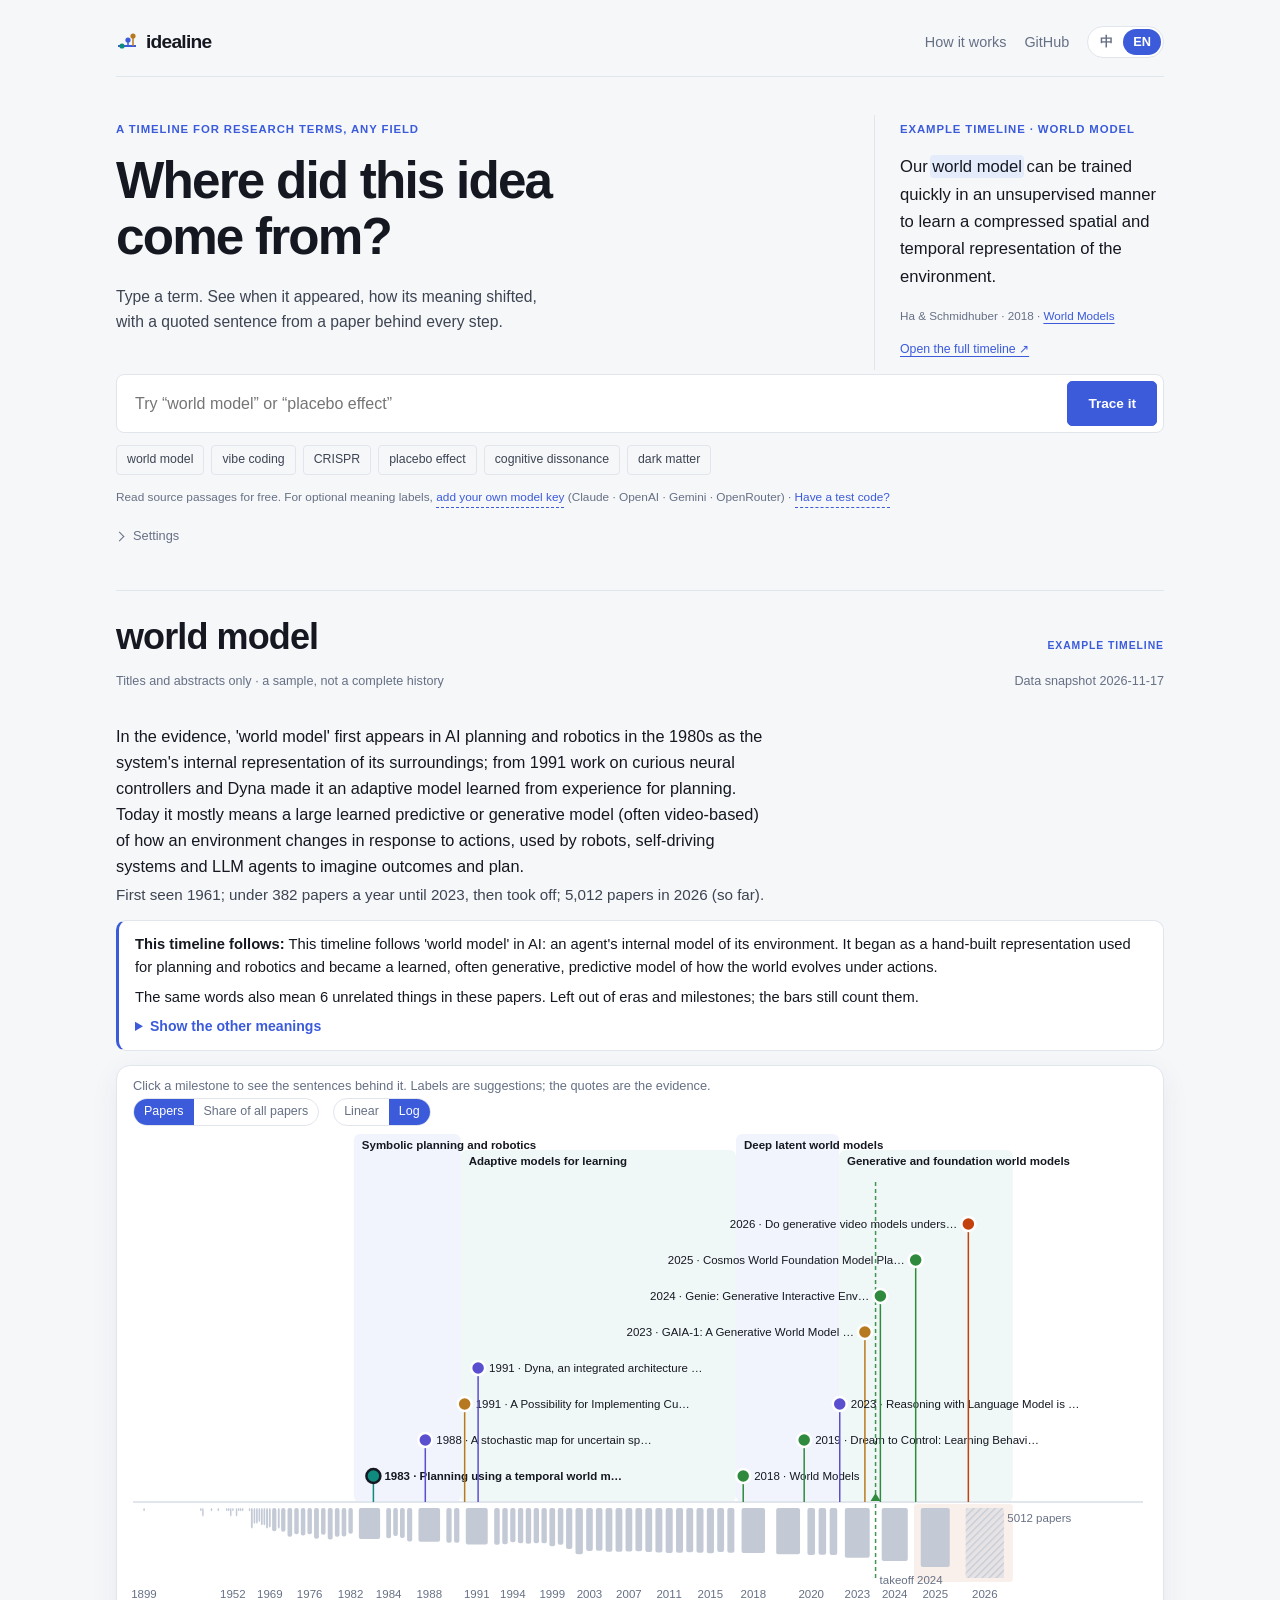
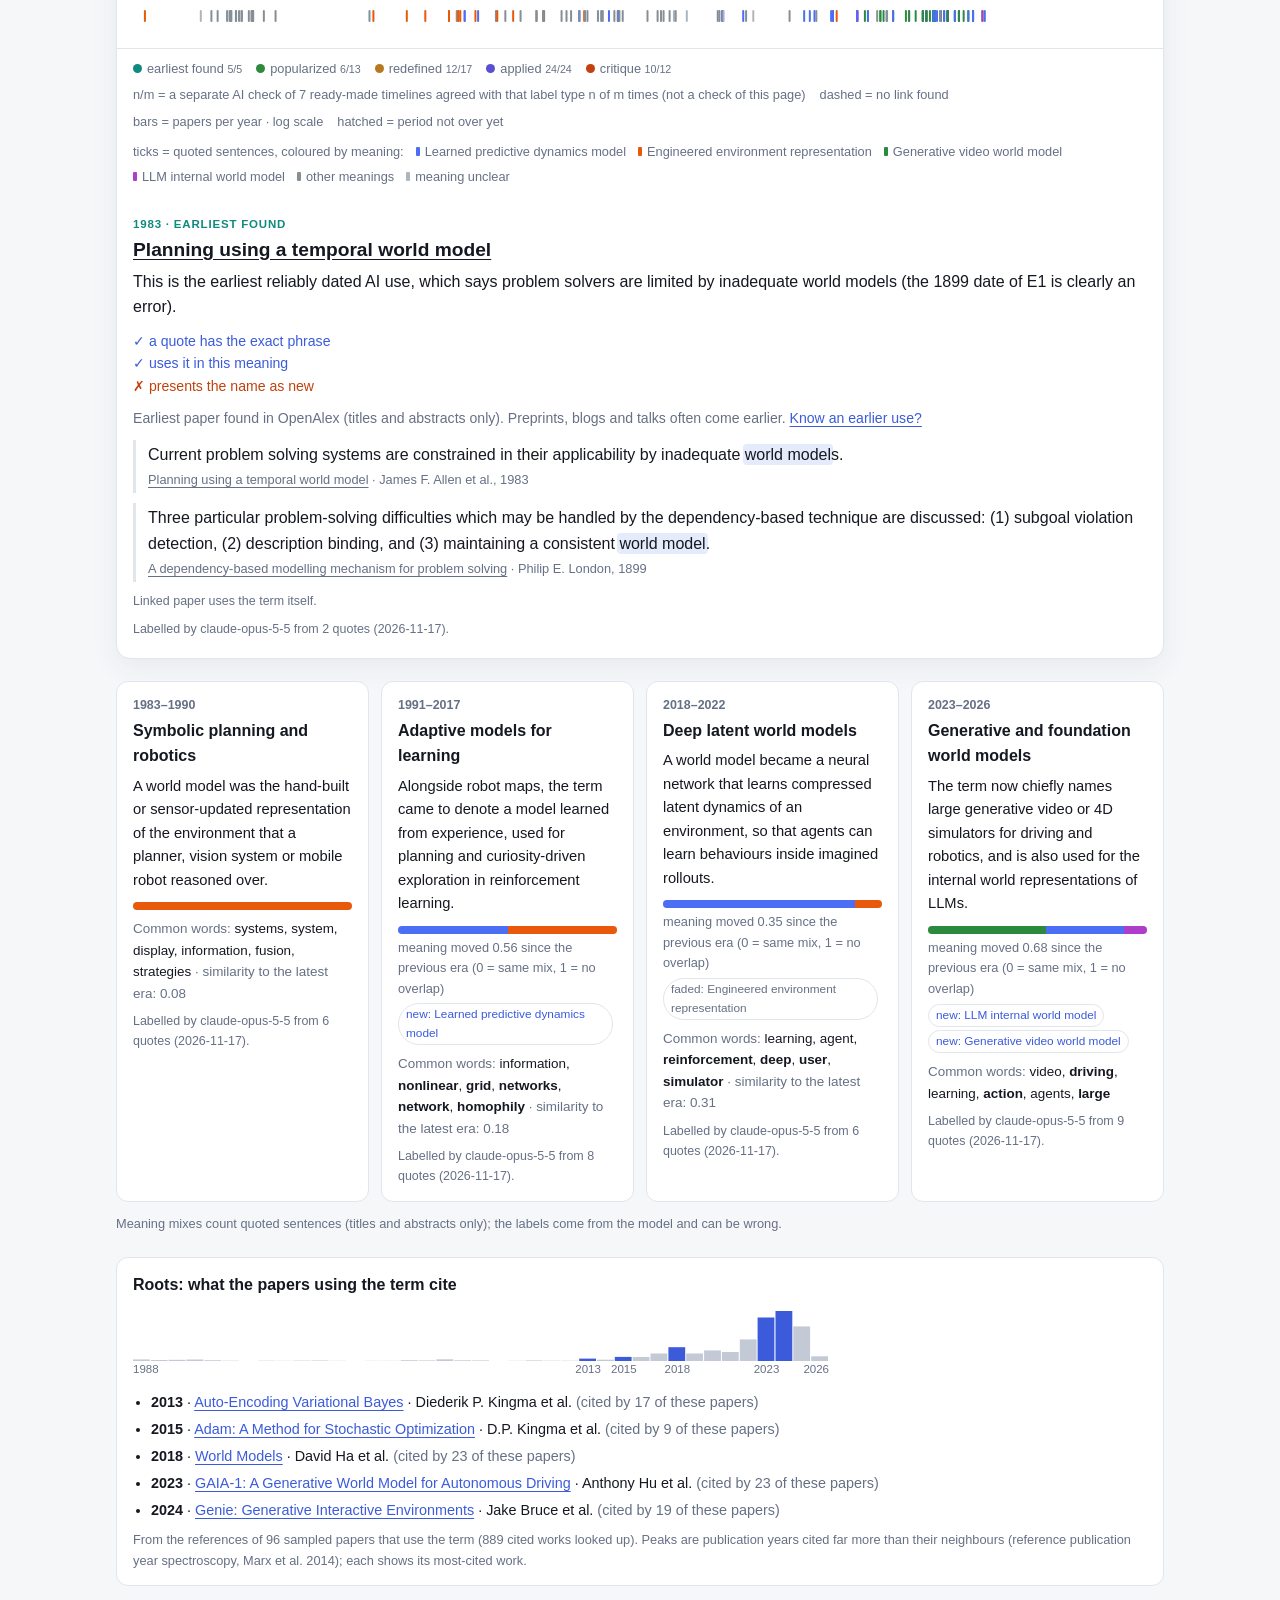
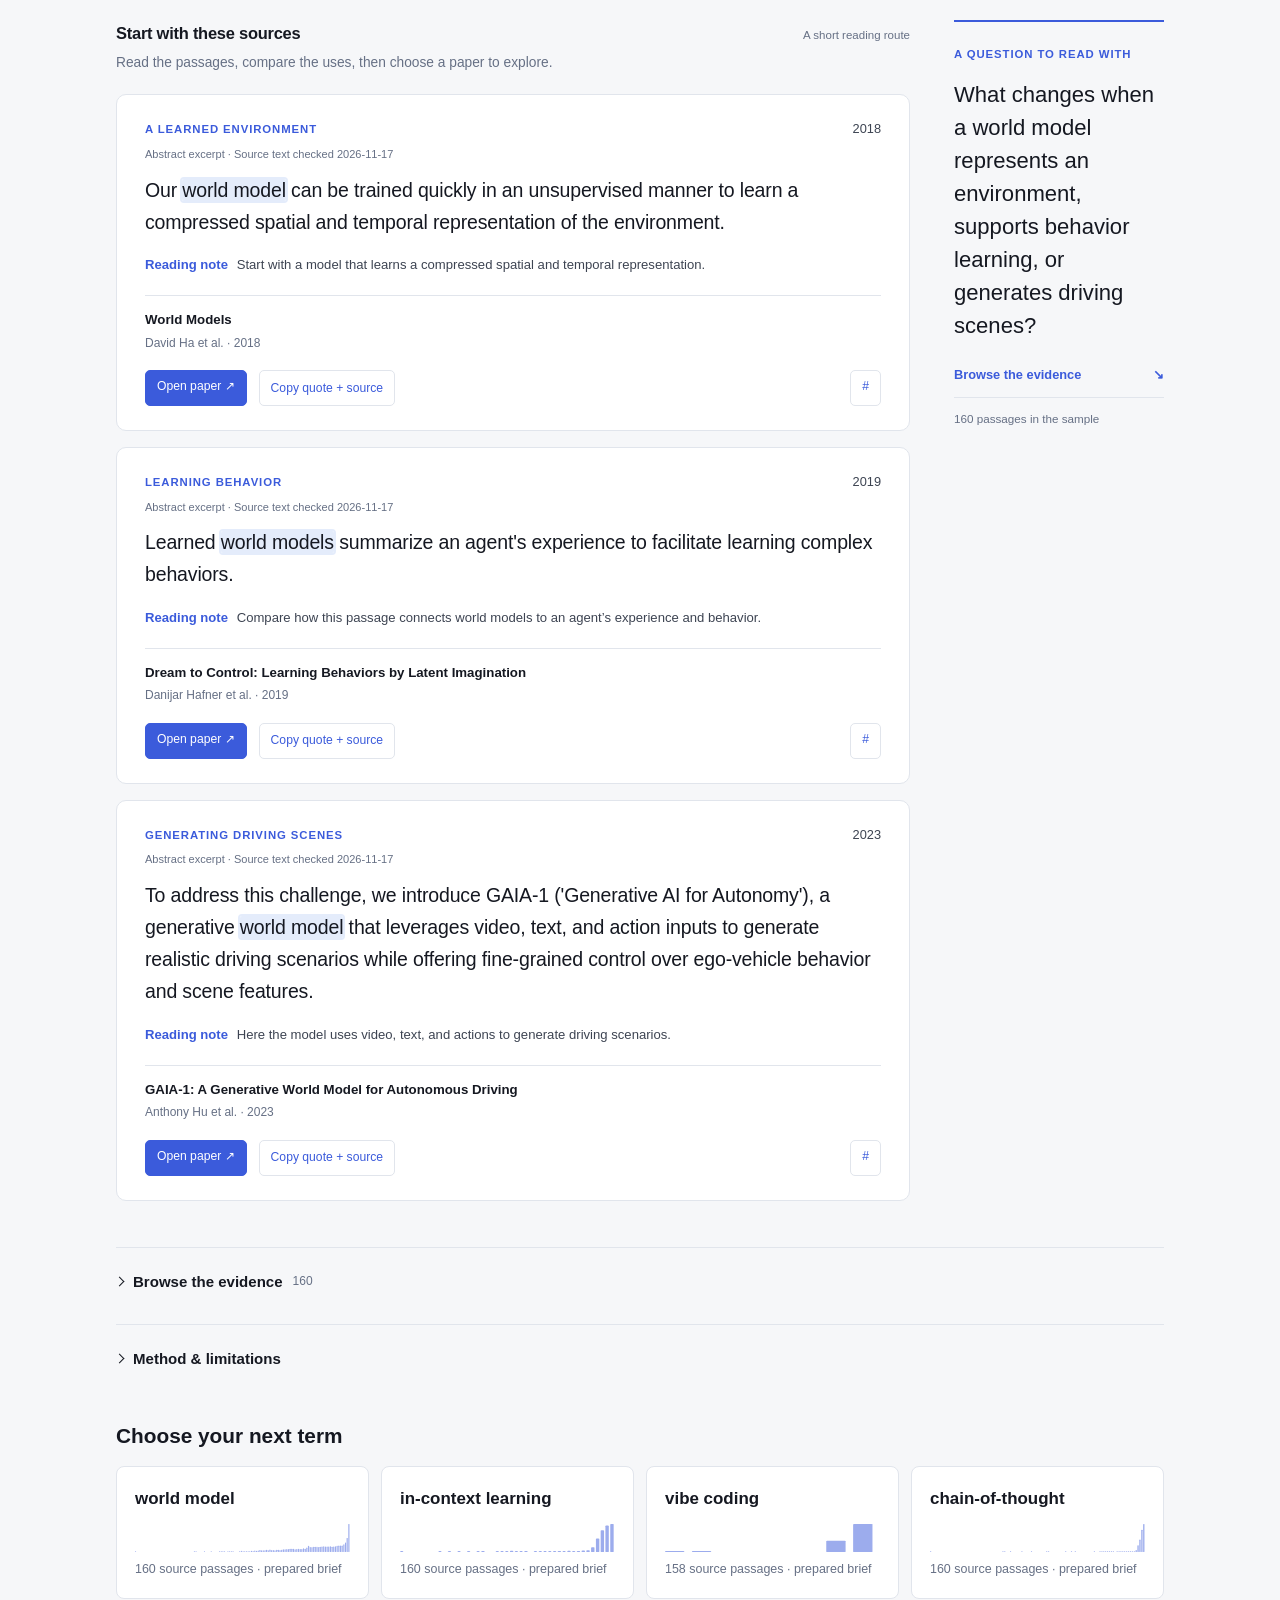
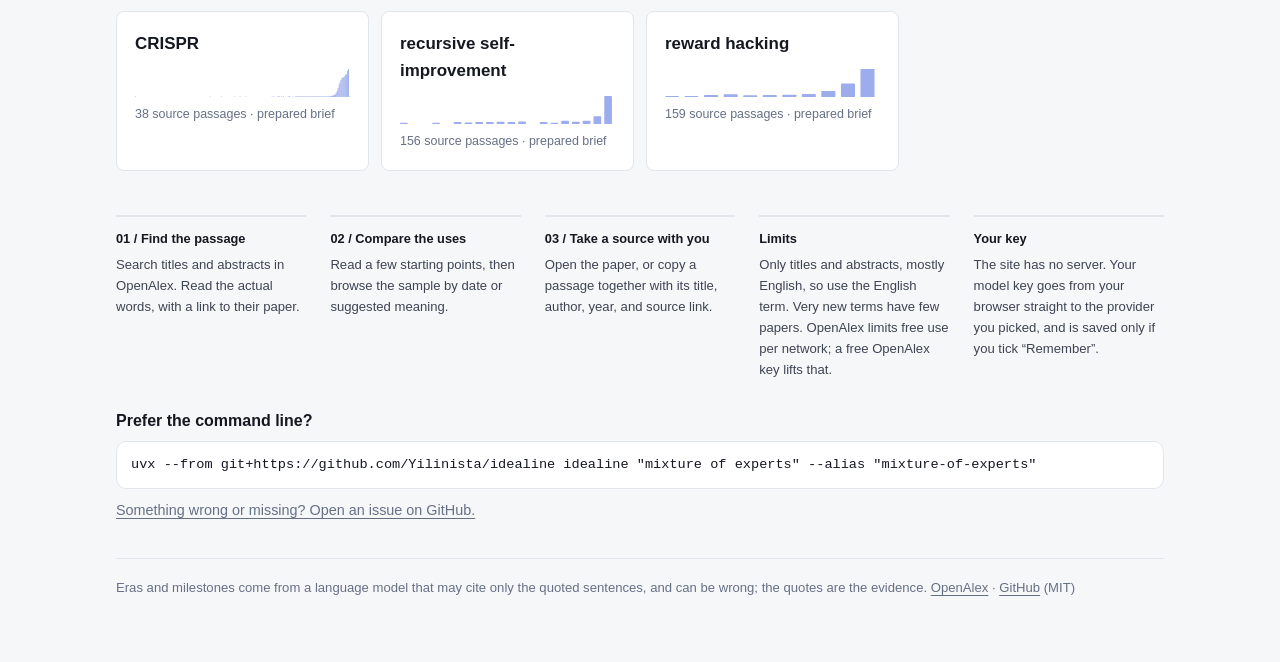
==== docs/index.html @ 63fa47ad "Leave out records from before a named thing existed, and misdated early papers - Wikidata says wheth" ====
<!doctype html>
<html lang="en"><head><meta charset="utf-8"><meta name="viewport" content="width=device-width,initial-scale=1">
<meta http-equiv="Content-Security-Policy" content="default-src 'none'; script-src 'self'; style-src 'self' 'unsafe-inline'; img-src 'self' data:; connect-src 'self' https://api.openalex.org https://api.anthropic.com https://api.openai.com https://generativelanguage.googleapis.com https://openrouter.ai; base-uri 'none'; form-action 'none'">
<meta name="referrer" content="no-referrer">
<title>idealine · where did this idea come from?</title>
<meta name="description" content="Type a research term from any field and see when it appeared in papers and how its meaning shifted, with a quoted sentence behind every step.">
<style>
:root{--bg:#f6f7f9;--panel:#ffffff;--fg:#151821;--muted:#667085;--ink-soft:#3d4452;--line:#e1e5ec;--accent:#3b5bdb;--on-accent:#ffffff;
--ancestor:#7a6aa8;--origin:#0f8a7e;--coined:#3b5bdb;--popularized:#2f8a3e;--redefined:#b7791f;--applied:#5a4fcf;--critique:#c2410c;
--bar:#c3cad6;--era1:rgba(59,91,219,.07);--era2:rgba(15,138,126,.06);--glow:#e8edff;--shadow:0 8px 28px rgba(40,50,90,.07)}
@media (prefers-color-scheme:dark){:root:not([data-theme=light]){--bg:#0c0f15;--panel:#141922;--fg:#e7eaf0;--muted:#8a93a5;--ink-soft:#c2c8d3;--line:#252c39;--accent:#7c9cff;--on-accent:#0a0f1f;
--ancestor:#b6a6ff;--origin:#5fd3c4;--coined:#7ea2ff;--popularized:#7bd88f;--redefined:#e3b341;--applied:#a99cf5;--critique:#ff8a65;
--bar:#3a4050;--era1:rgba(124,156,255,.08);--era2:rgba(95,211,196,.06);--glow:rgba(124,156,255,.10);--shadow:0 12px 40px rgba(0,0,0,.45)}}
*{box-sizing:border-box}
body{margin:0;background:radial-gradient(1200px 500px at 50% -120px,var(--glow) 0%,transparent 70%) no-repeat,var(--bg);color:var(--fg);font:16px/1.6 ui-sans-serif,-apple-system,BlinkMacSystemFont,"Segoe UI","PingFang SC","Hiragino Sans GB","Noto Sans SC",sans-serif}
main{max-width:1080px;margin:0 auto;padding:28px 16px 64px}
.brand{font-size:.8rem;letter-spacing:.08em;text-transform:uppercase;color:var(--muted)}
.brand a{color:inherit}
h1{font-weight:650;letter-spacing:-.02em;font-size:clamp(1.8rem,4vw,2.6rem);line-height:1.15;margin:6px 0 10px}
.summary{font-size:1.08rem;max-width:760px;margin:0 0 8px;color:var(--ink-soft)}
.meta{color:var(--muted);font-size:.86rem}
.card{background:var(--panel);border:1px solid var(--line);border-radius:14px;margin-top:22px;box-shadow:var(--shadow);overflow:hidden}
.scroller{overflow-x:auto;-webkit-overflow-scrolling:touch}
svg text{fill:var(--fg);font-size:11.5px}
svg .muted{fill:var(--muted)}
.ms{cursor:pointer;outline:none}
.ms circle{stroke:var(--panel);stroke-width:2.5}
.ms:hover circle,.ms:focus circle,.ms.sel circle{stroke:var(--fg)}
.ms.sel text{font-weight:700}
.legend{display:flex;flex-wrap:wrap;gap:6px 14px;padding:10px 16px;border-top:1px solid var(--line);font-size:.8rem;color:var(--muted)}
.legend i{display:inline-block;width:9px;height:9px;border-radius:50%;margin-right:5px;vertical-align:0}
.hint{font-size:.8rem;color:var(--muted);padding:10px 16px 0}
.detail{padding:18px 20px}
.kind{font-size:.72rem;font-weight:700;letter-spacing:.07em;text-transform:uppercase}
.detail h2{font-size:1.2rem;font-weight:650;margin:4px 0 6px;line-height:1.3}
.detail h2 a{color:inherit}
.why{margin:0 0 10px}
.status{font-size:.78rem;color:var(--muted)}
blockquote{margin:10px 0;padding:2px 0 2px 12px;border-left:3px solid var(--line);color:var(--fg)}
blockquote cite{display:block;font-style:normal;color:var(--muted);font-size:.8rem;margin-top:3px}
blockquote cite a{color:inherit}
mark{background:transparent;color:inherit;font-weight:650;text-decoration:underline;text-decoration-color:var(--accent);text-decoration-thickness:2px}
.headline{margin:-6px 0 12px;font-size:.95rem;color:var(--ink-soft)}
.headline:empty{display:none}
.headline .dnote{display:block;margin-top:4px;font-size:.85rem}
.headline .dnote a{color:inherit;text-decoration:underline}
.tlbar{display:flex;flex-wrap:wrap;gap:8px 14px;margin:2px 0 8px}
.tlseg{display:inline-flex;border:1px solid var(--line);border-radius:999px;overflow:hidden}
.tlseg button{font:inherit;font-size:.78rem;padding:3px 10px;border:0;background:transparent;color:var(--muted);cursor:pointer}
.tlseg button[aria-pressed=true]{background:var(--accent);color:var(--on-accent)}
.lanekey{flex-basis:100%;display:flex;flex-wrap:wrap;gap:4px 12px;margin-top:4px}
.lanekey i{border-radius:1px;width:4px}
.mslist{list-style:none;margin:10px 0 0;padding:0}
.mslist button{display:block;width:100%;text-align:left;font:inherit;font-size:.88rem;padding:6px 8px;border:0;border-radius:8px;background:transparent;color:var(--fg);cursor:pointer}
.mslist button.sel,.mslist button:hover{background:var(--era1)}
.mslist b{display:inline-block;min-width:1.4em;color:var(--accent)}
.checks{list-style:none;padding:0;margin:4px 0 10px;font-size:.88rem}
.checks li.ok{color:var(--coined)}.checks li.no{color:var(--critique)}
.shift,.caveat{font-size:.88rem;color:var(--muted);margin:4px 0 10px}
.prov{font-size:.78rem;color:var(--muted);margin-top:8px}
.era .mix{display:flex;height:8px;border-radius:4px;overflow:hidden;margin:10px 0 4px;background:var(--line)}
.era .mix span{display:block;height:100%}
.era .small{font-size:.8rem;margin:2px 0}
.era .badge{display:inline-block;font-size:.74rem;padding:1px 7px;border-radius:999px;margin:2px 4px 0 0;border:1px solid var(--line)}
.era .badge.new{color:var(--coined)}.era .badge.faded{color:var(--muted)}
.era .words{font-size:.84rem;margin-top:8px}
.era .words.thin{opacity:.6}
.era .words .nw{font-weight:600;color:var(--fg)}
.era .muted,.mixnote{color:var(--muted)}
.mixnote{grid-column:1/-1;font-size:.8rem;margin:0}
.qtick:hover rect:first-child{opacity:.6}
.roots:empty{display:none}
.roots{margin-top:22px;padding:14px 16px;border:1px solid var(--line);border-radius:12px;background:var(--panel)}
.roots h3{margin:0 0 8px;font-size:1rem}
.roots ul{margin:8px 0;padding-left:18px;font-size:.9rem}
.roots li{margin:0 0 4px}
.roots .muted{color:var(--muted)}.roots .small{font-size:.8rem;margin:6px 0 0}
.roots svg text{fill:var(--muted)}
.senses:empty{display:none}
.senses{margin:4px 0 14px;padding:12px 16px;border:1px solid var(--line);border-left:3px solid var(--accent);border-radius:10px;background:var(--panel);font-size:.92rem}
.senses p{margin:0 0 6px}
.senses details{margin-top:6px}
.senses summary{cursor:pointer;color:var(--accent);font-weight:600}
.senses ul{margin:8px 0 0;padding-left:18px}
.senses li{margin:0 0 8px}
.senses .muted{color:var(--muted)}
.senses li q{display:block;color:var(--muted);font-size:.86rem;margin-top:2px}
.eras{display:grid;grid-template-columns:repeat(auto-fit,minmax(230px,1fr));gap:12px;margin-top:22px}
.era{background:var(--panel);border:1px solid var(--line);border-radius:12px;padding:14px 16px}
.era b{display:block;font-size:.78rem;color:var(--muted);font-weight:600}
.era h3{margin:2px 0 6px;font-size:1rem}
.era p{margin:0;font-size:.92rem}
details{margin-top:28px;color:var(--muted);font-size:.88rem}
details summary{cursor:pointer}
footer{margin-top:36px;color:var(--muted);font-size:.82rem}
footer a{color:inherit}

/* Shared reading surface: quiet paper, ink, and selective evidence highlights. */
:root{--quote-mark:#e4ecfb;--warning-bg:#fff0ce}
@media(prefers-color-scheme:dark){:root:not([data-theme=light]){--quote-mark:#26345a;--warning-bg:#4a4024}}
body{background:var(--bg);font-size:16px;line-height:1.6}
main{max-width:1120px;padding:26px 36px 64px}
a{color:var(--accent);text-underline-offset:3px}
button,input,select,textarea{font:inherit}
button,a,summary,input,select,textarea{-webkit-tap-highlight-color:transparent}
:focus-visible{outline:2px solid var(--accent);outline-offset:4px}
[hidden]{display:none!important}
.site-nav{display:flex;align-items:center;justify-content:space-between;gap:20px;padding-bottom:22px;border-bottom:1px solid var(--line)}
.site-nav .wordmark{font-weight:750;font-size:1.2rem;text-decoration:none;color:var(--fg);letter-spacing:-.04em}
.reading-lang{display:flex;gap:3px;padding:3px;border:1px solid var(--line);border-radius:8px}
.reading-lang button{border:0;background:transparent;color:var(--muted);padding:4px 10px;border-radius:5px;cursor:pointer}
.reading-lang button[aria-pressed=true]{background:var(--accent);color:var(--on-accent)}
.term-header{padding:26px 0 4px}
.term-header>a{font-size:.83rem;text-decoration:none}
.term-header h1{font-weight:650;letter-spacing:-.025em;font-size:clamp(2rem,5vw,3.5rem);margin:18px 0 0}
.eyebrow,.source-label{font-size:.71rem;font-weight:700;letter-spacing:.08em;text-transform:uppercase;color:var(--accent)}
.brief-meta{display:flex;flex-wrap:wrap;gap:4px 20px;padding:12px 0 26px;color:var(--muted);font-size:.79rem}
.brief-meta span+span{margin-left:auto}
.reading-layout{display:grid;grid-template-columns:minmax(0,1fr) 210px;gap:44px;align-items:start}
.reading-main{min-width:0}
.section-heading{display:flex;align-items:baseline;justify-content:space-between;gap:8px 16px;flex-wrap:wrap}
.section-heading h3{font-size:1.03rem;letter-spacing:-.015em;margin:0;color:var(--fg)}
.section-heading>span{font-size:.72rem;color:var(--muted)}
.section-intro{font-size:.86rem;color:var(--muted);margin:6px 0 20px;max-width:65ch}
.source-card{padding:24px 28px;margin:0 0 16px;border:1px solid var(--line);border-radius:10px;background:var(--panel);scroll-margin:20px}
.source-card:focus{outline:2px solid var(--accent);outline-offset:3px}
.source-top{display:flex;justify-content:space-between;gap:12px;align-items:baseline}
.source-year{color:var(--ink-soft);font-size:.8rem;font-variant-numeric:tabular-nums;white-space:nowrap}
.source-type{font-size:.69rem;color:var(--muted);margin:6px 0 10px}
.source-type span{color:var(--muted)}
.source-card blockquote{font-size:1.22rem;line-height:1.65;letter-spacing:-.008em;margin:0;padding:0;border:0;overflow-wrap:anywhere}
mark{background:var(--quote-mark);color:var(--fg);font-weight:inherit;text-decoration:none;box-decoration-break:clone;-webkit-box-decoration-break:clone;padding:0;border-radius:2px;box-shadow:0 0 0 2px var(--quote-mark)}
.reading-note{font-size:.82rem;color:var(--ink-soft);margin:16px 0 0;line-height:1.6}
.reading-note b{font-weight:600;color:var(--accent);margin-right:5px}
.source-citation{border-top:1px solid var(--line);padding-top:14px;margin-top:20px}
.source-citation h4{font-size:.83rem;font-weight:600;line-height:1.5;margin:0;overflow-wrap:anywhere}
.source-citation h4 a{color:var(--fg);text-decoration:none}
.source-citation h4 a:hover{text-decoration:underline}
.source-citation p{font-size:.75rem;color:var(--muted);margin:4px 0 0}
.source-actions{display:flex;gap:12px;align-items:center;flex-wrap:wrap;margin-top:17px;font-size:.76rem}
.source-actions button,.source-actions a{cursor:pointer;min-height:36px;padding:7px 11px;border:1px solid var(--line);border-radius:5px;background:transparent;color:var(--accent);text-decoration:none;line-height:1.4}
.source-actions .paper-link{background:var(--accent);border-color:var(--accent);color:var(--on-accent)}
.source-actions .passage-link{margin-left:auto}
.source-actions button:hover{border-color:var(--accent)}
.source-warning{background:var(--warning-bg);color:var(--fg);font-size:.76rem;padding:6px 10px;border-radius:4px;margin:12px 0 0}
.copy-status{font-size:.75rem;color:var(--accent)}
.copy-status:not(:empty){margin-top:10px}
.copy-status textarea{display:block;width:100%;min-height:150px;border:1px solid var(--line);background:var(--bg);color:var(--fg);padding:12px;margin-top:8px;font-size:.8rem}
.reading-aside{border-top:2px solid var(--accent);padding-top:18px;position:sticky;top:22px}
.reading-aside>p{font-size:1.38rem;line-height:1.5;margin:12px 0 22px}
.reading-aside>a{display:flex;align-items:center;justify-content:space-between;text-decoration:none;font-size:.8rem;font-weight:600;border-bottom:1px solid var(--line);padding-bottom:12px}
.aside-count{font-size:.73rem;color:var(--muted);padding-top:12px}
.evidence-browser,.method-panel{border-top:1px solid var(--line);padding-top:22px;margin-top:30px;color:var(--ink-soft)}
.evidence-browser>summary,.method-panel>summary,.timeline-diagnostics>summary{font-size:.94rem;color:var(--fg);font-weight:600;cursor:pointer}
.evidence-browser>summary span{font-size:.75rem;margin-left:8px;font-weight:400;color:var(--muted)}
.evidence-browser>p,.method-panel>p{font-size:.84rem;max-width:76ch}
.evidence-filters{display:flex;gap:10px 12px;flex-wrap:wrap;align-items:flex-end;max-width:780px;margin:18px 0 6px}
.evidence-filters label{display:flex;flex-direction:column;gap:4px;font-size:.72rem;color:var(--muted);min-width:0;flex:0 1 auto}
.evidence-filters select{height:34px;background:var(--panel);color:var(--fg);border:1px solid var(--line);border-radius:6px;padding:0 32px 0 10px;font-size:.8rem;min-width:120px;max-width:280px;text-overflow:ellipsis}
.filter-status{font-size:.75rem;color:var(--muted);margin:0 0 8px auto;font-variant-numeric:tabular-nums}
.quote-results{max-width:780px;border-top:1px solid var(--line);margin-top:6px}
.load-more{margin-top:16px;padding:9px 18px;border:1px solid var(--accent);border-radius:5px;background:transparent;color:var(--accent);cursor:pointer}
.empty-state{border:1px dashed var(--line);padding:24px;border-radius:8px;font-size:.88rem}
.usage-panel{border-top:1px solid var(--line);padding-top:24px;margin-top:30px}
.usage-panel>p{font-size:.78rem;color:var(--muted);max-width:76ch;margin:8px 0 22px}
.usage-panel svg{display:block;width:100%;height:82px;fill:var(--accent)}
.usage-panel .partial-bar{opacity:.4}
.usage-axis{display:flex;justify-content:space-between;font-size:.71rem;color:var(--muted);margin-top:8px}
.method-panel h3{font-size:.88rem}
.timeline-diagnostics{margin-top:20px}
.file-tools{border-top:1px solid var(--line);margin-top:22px;padding-top:20px}
.file-tools>summary{font-size:.84rem;cursor:pointer}
.file-tools .actions{padding-top:12px}
.home main{max-width:1120px}
.home nav{padding-bottom:18px;border-bottom:1px solid var(--line)}
.home nav .logo{font-size:1.2rem;letter-spacing:-.04em}
.home .hero{text-align:left;max-width:none;margin:38px 0 0;display:grid;grid-template-columns:minmax(0,1fr) 290px;gap:0 56px}
.home .hero-copy h1{font-size:clamp(2.1rem,4.2vw,3.2rem);font-weight:700;letter-spacing:-.035em;line-height:1.1;margin:12px 0 18px;max-width:530px}
.home .hero-copy>p{font-size:.98rem;max-width:49ch;color:var(--ink-soft);margin:0 0 22px}
.home .hero-example{border-left:1px solid var(--line);padding:0 0 10px 25px;align-self:start}
.hero-example blockquote{font-size:1.04rem;line-height:1.65;border:0;padding:0;margin:12px 0}
.hero-example cite{font-size:.73rem;color:var(--muted);font-style:normal}
.hero-example>a{display:block;font-size:.77rem;margin-top:12px}
.home #trace-form{grid-column:1/-1;max-width:none;margin-top:4px}
.home .search{max-width:none;margin:0;border-radius:8px;padding:6px 6px 6px 18px;box-shadow:none}
.home .search input{font-size:1rem}
.home .btn{border-radius:5px;font-size:.85rem;padding:11px 20px}
.home .chips{justify-content:flex-start;max-width:none;margin-top:12px;gap:7px}
.home .chip{font-size:.77rem;padding:4px 10px;background:transparent;border:1px solid var(--line);color:var(--ink-soft);border-radius:4px}
.home .chip:hover{border-color:var(--accent);color:var(--accent)}
.home .keyline{font-size:.74rem;margin-top:13px}
.home #formmsg{margin:0;grid-column:1/-1;min-height:0}
.home #formmsg:not(:empty){padding-top:12px}
.home #result{margin-top:38px;border-top:1px solid var(--line);padding-top:24px}
.home .result-h h2{font-size:2.25rem;font-weight:650;letter-spacing:-.025em}
.home .tag{font-size:.65rem;letter-spacing:.09em}
.home #result.pending [data-part=reading],.home #result.pending .file-tools{display:none}
.home .section-h{font-size:1.3rem;font-weight:650;margin-top:48px}
.home .grid{grid-template-columns:repeat(auto-fit,minmax(225px,1fr));gap:12px}
.home .tcard{border-radius:8px;box-shadow:none;padding:18px;transition:border-color .15s}
.home .tcard:hover,.home .tcard:focus{transform:none;border-color:var(--accent)}
.home .tcard h3{font-size:1.06rem}
.home .tcard .spark{height:28px;opacity:.5}
.home .how{margin-top:44px;gap:24px;grid-template-columns:repeat(auto-fit,minmax(170px,1fr))}
.home .how b{font-size:.8rem}
.home .how p{font-size:.82rem}
.home .cli{margin-top:28px;max-width:none}
.home footer{border-top:1px solid var(--line);padding-top:18px;max-width:none}
.skip-link{position:absolute;left:12px;top:-100px;background:var(--panel);padding:10px;z-index:5}
.skip-link:focus{top:12px}
@media(max-width:760px){main{padding:18px 20px 44px}.reading-layout{grid-template-columns:minmax(0,1fr);gap:16px}.reading-aside{position:static;grid-row:1;padding:12px 0;border-top:0;border-bottom:1px solid var(--line)}.reading-aside>p{font-size:1.12rem;margin:6px 0 12px}.reading-aside>a{border:0;padding:0}.aside-count{display:none}.source-card{padding:20px}.home .hero{grid-template-columns:1fr;gap:0;margin-top:28px}.home .hero-example{display:none}.home .hero-copy h1{max-width:550px}.home .hero-copy>p{margin-bottom:18px}.brief-meta span+span{margin-left:0}.home .keyline{line-height:1.7}.home .result-h h2{font-size:1.9rem}}
@media(max-width:460px){main{padding:16px 14px 36px}.source-card{padding:18px 16px}.source-card blockquote{font-size:1.12rem}.source-actions{gap:8px}.source-actions button,.source-actions a{min-height:40px}.home nav .links{gap:10px}.home nav .links>a{font-size:.75rem}.home .hero-copy h1{font-size:2.2rem}.home .search{padding-left:12px}.home .search input{font-size:.89rem}.home .btn{padding:11px 12px}.evidence-filters label{min-width:120px}.section-heading>span{width:100%}}
/* The timeline leads the result; the source cards below are its evidence. */
.timeline-main{margin:6px 0 34px}
.timeline-main .timeline-summary{font-size:1.02rem;line-height:1.6;max-width:72ch;color:var(--fg);margin:0 0 10px}
.timeline-main .card{margin-top:8px}

/* Toolbar lines up with the hint text inside the timeline card. */
.card>.tlbar{padding:0 16px}
/* The roots spectrum scales down on narrow screens instead of widening the page. */
.roots svg{max-width:100%;height:auto}

/* Native selects get one look everywhere: same height as inputs, a quiet chevron. */
.select{position:relative;display:block}
.select select{appearance:none;-webkit-appearance:none;cursor:pointer;width:100%}
.select::after{content:"";position:absolute;right:13px;top:50%;width:6px;height:6px;border-right:1.5px solid var(--muted);border-bottom:1.5px solid var(--muted);transform:translateY(-70%) rotate(45deg);pointer-events:none}

/* Disclosure headings share one chevron instead of the browser triangle. */
.evidence-browser>summary,.method-panel>summary,.file-tools>summary,.timeline-diagnostics>summary,.home .opts>summary{list-style:none;display:flex;align-items:center;gap:10px;width:fit-content}
.evidence-browser>summary::-webkit-details-marker,.method-panel>summary::-webkit-details-marker,.file-tools>summary::-webkit-details-marker,.timeline-diagnostics>summary::-webkit-details-marker,.home .opts>summary::-webkit-details-marker{display:none}
.evidence-browser>summary::before,.method-panel>summary::before,.file-tools>summary::before,.timeline-diagnostics>summary::before,.home .opts>summary::before{content:"";flex:none;width:6px;height:6px;border-right:1.5px solid currentColor;border-bottom:1.5px solid currentColor;transform:rotate(-45deg);transition:transform .15s}
.evidence-browser[open]>summary::before,.method-panel[open]>summary::before,.file-tools[open]>summary::before,.timeline-diagnostics[open]>summary::before,.home .opts[open]>summary::before{transform:rotate(45deg)}
.evidence-browser>summary span{margin-left:0;font-variant-numeric:tabular-nums}

/* Evidence list: compact rows, year first, so many passages can be scanned. */
.quote-row{display:grid;grid-template-columns:52px minmax(0,1fr);gap:0 16px;padding:18px 0;border-bottom:1px solid var(--line);scroll-margin:20px}
.quote-row:focus{outline:2px solid var(--accent);outline-offset:4px}
.qr-year{font-size:.84rem;font-weight:600;color:var(--ink-soft);font-variant-numeric:tabular-nums;padding-top:3px}
.quote-row blockquote{font-size:1rem;line-height:1.7;color:var(--fg);margin:0;padding:0;border:0;overflow-wrap:anywhere}
.qr-cite{font-size:.8rem;color:var(--muted);margin:8px 0 0;line-height:1.5;overflow-wrap:anywhere}
.qr-cite a{color:var(--fg);font-weight:600;text-decoration:none}
.qr-cite a:hover{color:var(--accent);text-decoration:underline}
.qr-foot{display:flex;flex-wrap:wrap;align-items:center;gap:6px 8px;margin-top:8px;font-size:.73rem}
.qr-tag{padding:1px 9px;border-radius:999px;background:color-mix(in srgb,var(--accent) 9%,transparent);color:var(--accent);line-height:1.6}
.qr-tag.plain{background:transparent;box-shadow:inset 0 0 0 1px var(--line);color:var(--muted)}
.qr-warn{background:var(--warning-bg);color:var(--fg);padding:1px 8px;border-radius:4px;line-height:1.6}
.qr-actions{margin-left:auto;display:flex;gap:2px}
.qr-actions button,.qr-actions a{background:none;border:0;color:var(--muted);cursor:pointer;padding:4px 8px;border-radius:5px;text-decoration:none;font-size:.73rem;line-height:1.4}
.qr-actions button:hover,.qr-actions a:hover{color:var(--accent);background:color-mix(in srgb,var(--accent) 8%,transparent)}
.quote-row .copy-status:not(:empty){margin-top:6px}

@media(max-width:760px){.evidence-filters label{flex:1 1 140px}.evidence-filters select{max-width:none}.filter-status{flex-basis:100%;margin:0}}
@media(max-width:460px){.quote-row{grid-template-columns:1fr}.qr-year{padding:0 0 2px}.qr-actions{margin-left:0}}
.alt-row{display:flex;flex-wrap:wrap;gap:6px;margin:0 0 16px}
.alt-row .chip{margin:0;border-color:var(--accent);color:var(--accent)}

/* Settings: one light column. Provider is a row of buttons, the version a menu,
   rarely needed fields fold under "More options". */
.home .opts{max-width:none;margin:12px 0 0;padding:0;border:0;border-radius:0;background:transparent}
.home .opts[open]{padding:0}
.home .opts>summary{font-size:.8rem;color:var(--muted);padding:6px 0}
.home .opts>summary:hover{color:var(--fg)}
/* Settings as a list: label left, current value right, tap a row to edit it in place. */
.opts-body.slist{margin-top:8px;max-width:560px;padding:0;border:1px solid var(--line);border-radius:12px;background:var(--panel);overflow:hidden}
.srow{margin:0;padding:0;border:0;border-top:1px solid var(--line);border-radius:0;background:transparent;font-size:inherit;color:var(--fg)}
.slist>.srow:first-child{border-top:0}
#keyrow>.srow{border-top:1px solid var(--line)}
.srow>summary{list-style:none;display:flex;align-items:center;gap:12px;padding:13px 16px;cursor:pointer;font-size:.86rem}
.srow>summary::-webkit-details-marker{display:none}
.srow>summary:hover{background:color-mix(in srgb,var(--fg) 3%,transparent)}
.srow>summary:focus-visible{outline:2px solid var(--accent);outline-offset:-2px}
.srow>summary::after{content:"";flex:none;width:6px;height:6px;margin-left:2px;border-right:1.5px solid var(--muted);border-bottom:1.5px solid var(--muted);transform:rotate(-45deg);transition:transform .15s}
.srow[open]>summary::after{transform:rotate(45deg)}
.sl{flex:none;color:var(--fg)}
.sv{flex:1;min-width:0;text-align:right;color:var(--muted);white-space:nowrap;overflow:hidden;text-overflow:ellipsis}
.sv.ok{color:var(--accent)}
.sv.link{color:var(--accent)}
.sedit{display:flex;flex-direction:column;gap:10px;padding:2px 16px 16px}
.opts .sedit .opts-hint,.home .opts .sedit .privacy{margin:0;font-size:.76rem;color:var(--muted);line-height:1.55}
.opts-hint{font-size:.74rem;font-weight:400;color:var(--muted)}
.seg{display:flex;flex-wrap:wrap;gap:6px}
.seg button{font:inherit;font-size:.8rem;padding:6px 12px;border:1px solid var(--line);border-radius:999px;background:transparent;color:var(--ink-soft);cursor:pointer}
.seg button:hover{border-color:var(--accent);color:var(--accent)}
.seg button[aria-pressed=true]{background:var(--accent);border-color:var(--accent);color:var(--on-accent)}
.opts input:not([type=checkbox]),.opts select{width:100%;height:36px;padding:0 11px;font:inherit;font-size:.85rem;border:1px solid var(--line);border-radius:8px;background:var(--panel);color:var(--fg)}
.opts input:not([type=checkbox]):focus,.opts select:focus{outline:none;border-color:var(--accent);box-shadow:0 0 0 3px color-mix(in srgb,var(--accent) 16%,transparent)}
.opts .select{display:block}
.opts .select select{padding-right:32px}
.keybox{display:flex;align-items:center;border:1px solid var(--line);border-radius:8px;background:var(--panel);padding:3px}
.keybox:focus-within{border-color:var(--accent);box-shadow:0 0 0 3px color-mix(in srgb,var(--accent) 16%,transparent)}
.opts .keybox input{border:0;height:30px;box-shadow:none;flex:1;min-width:0}
.opts .keybox input:focus{box-shadow:none}
.keybox button{font:inherit;font-size:.78rem;font-weight:600;height:30px;padding:0 14px;border:0;border-radius:6px;background:var(--accent);color:var(--on-accent);cursor:pointer;white-space:nowrap}
.keybox button:disabled{opacity:.55;cursor:wait}
.slink{font-size:.78rem;color:var(--accent);width:fit-content}
#keycheck{font-size:.78rem}
#keycheck:empty{display:none}
.oa-how{margin:0;padding-left:18px;font-size:.76rem;color:var(--muted);line-height:1.65}
.oa-how a{color:var(--accent)}
.opts label.sswitch,.sswitch{display:flex;align-items:center;gap:12px;padding:12px 16px;border-top:1px solid var(--line);margin:0;cursor:pointer;font-size:.86rem}
.sswitch .sl{flex:1;display:flex;flex-direction:column;gap:2px}
.opts input.switch{appearance:none;-webkit-appearance:none;flex:none;width:40px;height:24px;margin:0;border-radius:999px;background:var(--line);position:relative;cursor:pointer;transition:background .15s}
.opts input.switch::before{content:"";position:absolute;top:3px;left:3px;width:18px;height:18px;border-radius:50%;background:#fff;box-shadow:0 1px 2px rgba(0,0,0,.25);transition:transform .15s}
.opts input.switch:checked{background:var(--accent)}
.opts input.switch:checked::before{transform:translateX(16px)}
.opts input.switch:focus-visible{outline:2px solid var(--accent);outline-offset:2px}
.sfoot{display:flex;justify-content:flex-end;padding:10px 16px;border-top:1px solid var(--line);background:color-mix(in srgb,var(--fg) 2%,transparent)}
.sfoot .linkbtn{font-size:.76rem}
@media(max-width:460px){.srow>summary,.opts label.sswitch{padding:12px 14px}.sedit{padding:2px 14px 14px}}

/* Evidence filters: meaning and period as chips with counts, order as a toggle. */
.ev-filters{max-width:780px;margin:16px 0 0;display:flex;flex-direction:column;gap:10px}
.frow{display:grid;grid-template-columns:52px minmax(0,1fr);gap:8px;align-items:start}
.flabel{font-size:.74rem;color:var(--muted);padding-top:6px}
.fchips{display:flex;flex-wrap:wrap;gap:6px}
.fchip{display:inline-flex;align-items:center;gap:6px;font:inherit;font-size:.78rem;line-height:1.4;padding:4px 10px;border:1px solid var(--line);border-radius:999px;background:var(--panel);color:var(--ink-soft);cursor:pointer}
.fchip i,.qr-tag i{display:inline-block;width:7px;height:7px;border-radius:50%;flex:none}
.qr-tag i{margin-right:5px;vertical-align:1px}
.fchip .n{font-size:.7rem;color:var(--muted);font-variant-numeric:tabular-nums}
.fchip:hover{border-color:var(--accent)}
.fchip[aria-pressed=true]{background:color-mix(in srgb,var(--accent) 10%,var(--panel));border-color:var(--accent);color:var(--fg)}
.fchip[aria-pressed=true] .n{color:var(--accent)}
.fbar{display:flex;align-items:center;justify-content:space-between;gap:10px;margin-top:4px}
.fbar .filter-status{margin:0}
.sortseg{display:inline-flex;border:1px solid var(--line);border-radius:8px;padding:2px;background:var(--panel)}
.sortseg button{font:inherit;font-size:.74rem;border:0;background:transparent;color:var(--muted);padding:3px 10px;border-radius:6px;cursor:pointer}
.sortseg button[aria-pressed=true]{background:var(--accent);color:var(--on-accent)}
@media(max-width:460px){.frow{grid-template-columns:1fr;gap:4px}.flabel{padding-top:0}}

/* Free result: say what a model key adds, with one button to the settings row. */
.upsell{display:flex;align-items:center;gap:14px;max-width:780px;margin:12px 0 0;padding:12px 14px;border:1px solid color-mix(in srgb,var(--accent) 30%,var(--line));border-radius:10px;background:color-mix(in srgb,var(--accent) 6%,var(--panel))}
.upsell[hidden]{display:none}
.upsell p{margin:0;flex:1;font-size:.82rem;line-height:1.55;color:var(--ink-soft)}
.upsell .btn{flex:none;white-space:nowrap}
@media(max-width:560px){.upsell{flex-direction:column;align-items:flex-start}}

/* One left inset (16px) for everything inside the timeline card. */
.card .mslist{padding:0 8px}
.card .detail{padding:18px 16px}
.mslist button{display:grid;grid-template-columns:1.6em minmax(0,1fr);align-items:baseline}

/* Test-code row: hidden unless the site carries a sealed test key. */
#tester-msg{font-size:.78rem}
#tester-msg:empty{display:none}
.slist>.srow[hidden]:first-child+.srow{border-top:0}

/* Notes under the headline: names, left-out records */
.headline .dnote{display:block;margin-top:4px;font-size:.85rem;color:var(--ink-soft)}
.headline .dnote a{color:inherit;text-decoration:underline;text-underline-offset:2px}

main{max-width:1120px}
nav{display:flex;justify-content:space-between;align-items:center;gap:12px;font-size:.9rem;color:var(--muted)}
nav .logo{display:flex;align-items:center;gap:8px;font-weight:700;color:var(--fg);letter-spacing:-.01em;font-size:1.05rem;text-decoration:none}
nav .links{display:flex;align-items:center;gap:18px}
nav a{color:inherit;text-decoration:none}
nav a:hover{color:var(--fg)}
.langseg{display:inline-flex;border:1px solid var(--line);border-radius:999px;background:var(--panel);padding:2px}
.langseg button{font:inherit;font-size:.8rem;font-weight:600;color:var(--muted);background:none;border:0;border-radius:999px;padding:3px 10px;cursor:pointer}
.langseg button[aria-pressed=true]{background:var(--accent);color:var(--on-accent)}
.langseg button:focus{outline:none}
.langseg button:focus-visible{outline:2px solid var(--accent);outline-offset:2px}
.keyok{color:var(--origin);font-weight:600}
#keycheck{font-size:.85rem;color:var(--muted)}
#keycheck.ok,#tester-msg.ok{color:var(--origin)}
#keycheck.error,#tester-msg.error{color:var(--critique)}
.hero{text-align:center;max-width:760px;margin:60px auto 0}
.hero h1{font-size:clamp(2.1rem,5.4vw,3.6rem);letter-spacing:-.02em;margin:0 0 14px}
.hero>p{font-size:1.1rem;color:var(--ink-soft);margin:0 auto 28px;max-width:600px}
.search{display:flex;align-items:center;gap:8px;background:var(--panel);border:1px solid var(--line);border-radius:999px;padding:7px 7px 7px 22px;box-shadow:var(--shadow);max-width:640px;margin:0 auto}
.search:focus-within{border-color:var(--accent)}
.search input{flex:1;border:0;outline:0;background:transparent;font:inherit;font-size:1.08rem;color:var(--fg);min-width:0;padding:6px 0}
.btn{font:inherit;font-weight:650;border:1px solid var(--accent);border-radius:999px;background:var(--accent);color:var(--on-accent);padding:10px 22px;cursor:pointer;white-space:nowrap}
.btn:disabled{opacity:.55;cursor:wait}
.btn.ghost{background:transparent;color:var(--accent);padding:8px 16px;font-size:.9rem}
.chips{display:flex;flex-wrap:wrap;justify-content:center;gap:8px;margin:18px auto 0;max-width:680px}
.chip{font:inherit;font-size:.86rem;padding:5px 12px;border-radius:999px;background:color-mix(in srgb,var(--accent) 8%,transparent);color:var(--accent);border:1px solid color-mix(in srgb,var(--accent) 28%,transparent);cursor:pointer}
.chip:hover{background:color-mix(in srgb,var(--accent) 15%,transparent)}
.keyline{margin:16px auto 0;font-size:.87rem;color:var(--muted)}
.keyline .linkish{font:inherit;background:none;border:0;padding:0;color:var(--accent);border-bottom:1px dashed var(--accent);cursor:pointer}
.opts{max-width:640px;margin:14px auto 0;text-align:left;background:var(--panel);border:1px solid var(--line);border-radius:14px;padding:4px 18px;font-size:.92rem;color:var(--fg)}
.opts>summary{cursor:pointer;color:var(--muted);padding:10px 0;font-size:.88rem}
.opts[open]{padding-bottom:16px}
.row{display:flex;flex-wrap:wrap;gap:10px;margin-bottom:10px}
.row>*{flex:1 1 220px;min-width:0}
.opts input{width:100%;font:inherit;padding:8px 12px;border:1px solid var(--line);border-radius:8px;background:var(--bg);color:var(--fg)}
.opts label{display:block;font-size:.78rem;color:var(--muted);margin-bottom:3px}
.opts label.check{display:flex;align-items:center;gap:6px;font-size:.85rem;color:var(--fg);margin:0}
.opts label.check input{width:auto}
.opts .privacy{font-size:.82rem;color:var(--muted);margin:8px 0 12px}
.opts a{color:var(--accent)}
.actions{display:flex;flex-wrap:wrap;align-items:center;gap:12px}
.linkbtn{font:inherit;font-size:.82rem;background:none;border:0;color:var(--muted);text-decoration:underline;cursor:pointer;padding:0}
.progress{list-style:none;max-width:640px;margin:18px auto 0;padding:12px 18px;text-align:left;background:var(--panel);border:1px solid var(--line);border-radius:14px;font-size:.9rem}
.progress li{position:relative;padding:3px 0 3px 26px;color:var(--muted)}
.progress li::before{content:"";position:absolute;left:4px;top:.55em;width:10px;height:10px;border-radius:50%;border:2px solid var(--line)}
.progress li.done{color:var(--fg)}
.progress li.done::before{content:"✓";border:0;width:auto;height:auto;top:3px;left:3px;color:var(--origin);font-weight:700}
.progress li.active{color:var(--fg);font-weight:600}
.progress li.active::before{border-color:var(--accent);border-top-color:transparent;animation:spin .8s linear infinite}
.progress .clock{font-weight:400;color:var(--muted)}
@keyframes spin{to{transform:rotate(360deg)}}
.tag.pulse{animation:pulse 1.4s ease-in-out infinite}
@keyframes pulse{50%{opacity:.45}}
@media (prefers-reduced-motion:reduce){.progress li.active::before,.tag.pulse{animation:none}}
#formmsg{min-height:1.5em;margin:12px auto 0;max-width:640px;font-size:.9rem;color:var(--muted)}
#formmsg.error{color:var(--critique)}
#status{margin:10px 0 0;font-size:.95rem;color:var(--muted)}
#status:empty{display:none}
#result .progress{margin:16px 0 0}
#result.pending .summary,#result.pending .meta,#result.pending .card,#result.pending .eras,#result.pending .roots,#result.pending .senses,#result.pending .headline,#result.pending .tlbar,#result.pending #r-actions{display:none}
.suggest{margin-top:14px}
.suggest p{margin:0 0 8px;color:var(--muted);font-size:.9rem}
.suggest .chip{margin:0 6px 6px 0}
.how{row-gap:22px}
#status.error{color:var(--critique)}
#result{margin-top:44px;scroll-margin-top:16px}
.result-h{display:flex;justify-content:space-between;align-items:baseline;gap:4px 12px;flex-wrap:wrap}
.result-h h2{letter-spacing:-.02em;font-size:clamp(1.5rem,3.4vw,2rem);font-weight:600;margin:0;line-height:1.2}
.tag{font-size:.75rem;font-weight:700;letter-spacing:.08em;text-transform:uppercase;color:var(--accent)}
#result .summary{margin-top:8px}
#result .actions{margin-top:16px}
.section-h{font-size:1.4rem;font-weight:600;margin:56px 0 14px}
.grid{display:grid;grid-template-columns:repeat(auto-fill,minmax(250px,1fr));gap:14px}
.tcard{display:block;background:var(--panel);border:1px solid var(--line);border-radius:14px;padding:16px 18px 14px;color:inherit;text-decoration:none;transition:transform .15s,box-shadow .15s,border-color .15s}
.tcard:hover,.tcard:focus{transform:translateY(-2px);box-shadow:var(--shadow);border-color:var(--accent)}
.tcard h3{margin:0 0 4px;font-size:1.15rem;font-weight:600}
.spark{display:block;width:100%;height:46px;margin:12px 0 8px;fill:var(--accent);opacity:.75}
.tmeta{font-size:.78rem;color:var(--muted)}
.how{display:grid;grid-template-columns:repeat(auto-fit,minmax(220px,1fr));gap:18px;margin-top:56px}
.how div{border-top:2px solid var(--line);padding-top:12px}
.how b{display:block;margin-bottom:4px}
.how p{margin:0;font-size:.92rem;color:var(--ink-soft)}
.cli{margin-top:40px;max-width:760px}
.cli h2{font-size:1rem;margin:0 0 8px}
.cli pre{background:var(--panel);border:1px solid var(--line);border-radius:10px;padding:12px 14px;overflow-x:auto;font-size:.85rem;margin:0 0 10px}
.cli p{font-size:.9rem;color:var(--muted);margin:0}
.cli a{color:inherit}
:lang(zh) .hero h1,:lang(zh) .section-h,:lang(zh) .result-h h2{letter-spacing:0}
@media (max-width:560px){.hero{margin-top:36px}.search{padding-left:16px}.btn{padding:10px 16px}}
</style></head>
<body class="home"><a class="skip-link" href="#result">Skip to sources</a><main>
<nav>
  <a class="logo" href="./"><svg width="22" height="22" viewBox="0 0 22 22" aria-hidden="true"><line x1="2" y1="15" x2="20" y2="15" stroke="var(--accent)" stroke-width="2"/><circle cx="6" cy="15" r="2.6" fill="var(--origin)"/><line x1="12" y1="9" x2="12" y2="15" stroke="var(--coined)" stroke-width="1.5"/><circle cx="12" cy="9" r="2.6" fill="var(--coined)"/><line x1="17" y1="5" x2="17" y2="15" stroke="var(--redefined)" stroke-width="1.5"/><circle cx="17" cy="5" r="2.6" fill="var(--redefined)"/></svg>idealine</a>
  <span class="links"><a href="#how" data-i18n="navHow">How it works</a><a href="https://github.com/Yilinista/idealine">GitHub</a><span class="langseg" id="lang" role="group" aria-label="Language"><button type="button" data-lang="zh" aria-pressed="false">中</button><button type="button" data-lang="en" aria-pressed="true">EN</button></span></span>
</nav>
<section class="hero">
  <div class="hero-copy"><span class="eyebrow" data-i18n="heroEyebrow">A timeline for research terms, any field</span>
  <h1 data-i18n="heroTitle">Where did this idea come from?</h1>
  <p data-i18n="heroSub">Type a term. See when it appeared, how its meaning shifted, with a quoted sentence from a paper behind every step.</p></div>
  <aside class="hero-example"><span class="eyebrow" data-i18n="exampleEyebrow">Example timeline · world model</span><blockquote>Our <mark>world model</mark> can be trained quickly in an unsupervised manner to learn a compressed spatial and temporal representation of the environment.</blockquote><cite>Ha &amp; Schmidhuber · 2018 · <a href="https://arxiv.org/abs/1803.10122" target="_blank" rel="noopener noreferrer">World Models</a></cite><a href="terms/world-model.html" data-i18n="exampleLink">Explore the reading brief ↗</a></aside>
  
<form id="trace-form" autocomplete="off">
  <div class="search">
    <input id="term" required minlength="2" maxlength="80" aria-label="Term" data-i18n-aria="termLabel" data-i18n-ph="termPh" placeholder="Try “world model” or “in-context learning”">
    <button class="btn" id="go" type="submit" data-i18n="go">Trace it</button>
  </div>
  <div class="chips"><button type="button" class="chip">world model</button><button type="button" class="chip">vibe coding</button><button type="button" class="chip">CRISPR</button><button type="button" class="chip">placebo effect</button><button type="button" class="chip">cognitive dissonance</button><button type="button" class="chip">dark matter</button></div>
  <div class="keyline"><span id="keyline-free"><span data-i18n="freeLine">Free: usage curve + key papers. For eras and milestones,</span> <button type="button" class="linkish" id="open-opts" data-i18n="addKey">add your own model key</button> (Claude · OpenAI · Gemini · OpenRouter)<span id="tester-link" hidden> · <button type="button" class="linkish" id="open-tester" data-i18n="haveCode">Have a test code?</button></span></span><span id="keyline-on" hidden><span id="keyline-text"></span> <button type="button" class="linkish" id="change-key" data-i18n="change">Change</button></span></div>
  <details class="opts" id="opts">
    <summary data-i18n="optsSummary">Settings</summary>
    <div class="opts-body slist">
      <details class="srow" id="row-tester" hidden><summary><span class="sl" data-i18n="testerLabel">Test code</span><span class="sv" id="sv-tester"></span></summary>
        <div class="sedit"><p class="opts-hint" data-i18n="testerHint">Got a test code from the author? Enter it to use a shared test key. No key of your own needed.</p><div class="keybox"><input id="tester-code" spellcheck="false" autocomplete="off" autocapitalize="off" aria-label="Test code" data-i18n-aria="testerLabel" placeholder="xxxx-xxxx-xxxx"><button id="tester-unlock" type="button" data-i18n="testerUnlock">Unlock</button></div><div id="tester-msg" role="status" aria-live="polite"></div></div></details>
      <details class="srow" id="row-provider"><summary><span class="sl" data-i18n="optsModelH">Model</span><span class="sv" id="sv-provider"></span></summary>
        <div class="sedit"><p class="opts-hint" data-i18n="optsModelP">Optional · adds eras, milestones and meaning labels</p><div class="seg" id="prov-seg" role="group" aria-label="Model" data-i18n-aria="optsModelH"></div><select id="provider" hidden aria-hidden="true" tabindex="-1"><option value="none" data-i18n="providerNone">No model</option></select><p class="privacy" id="privacy"></p></div></details>
      <div id="keyrow" hidden>
      <details class="srow" id="row-key"><summary><span class="sl" data-i18n="keyLabel">API key</span><span class="sv" id="sv-key"></span></summary>
        <div class="sedit"><div class="keybox"><input id="key" type="password" spellcheck="false" autocomplete="off" aria-label="API key" data-i18n-aria="keyLabel"><button id="save-key" type="button" data-i18n="saveKey">Check</button></div><div id="keycheck" role="status" aria-live="polite"></div><a id="keylink" class="slink" target="_blank" rel="noopener noreferrer" href="#">Get a key</a></div></details>
      <details class="srow" id="row-model"><summary><span class="sl" data-i18n="modelLabel">Version</span><span class="sv" id="sv-model"></span></summary>
        <div class="sedit"><span class="select"><select id="model" aria-label="Version" data-i18n-aria="modelLabel"></select></span></div></details>
      </div>
      <details class="srow" id="row-aliases"><summary><span class="sl" data-i18n="aliasesShort">Other spellings</span><span class="sv" id="sv-aliases"></span></summary>
        <div class="sedit"><input id="aliases" maxlength="200" aria-label="Other spellings" data-i18n-aria="aliasesLabel" data-i18n-ph="aliasesPh" placeholder="e.g. mixture-of-experts, MoE layer"><p class="opts-hint" data-i18n="aliasesLabel">Other spellings, comma-separated</p></div></details>
      <details class="srow" id="row-meaning"><summary><span class="sl" data-i18n="meaningShort">Which meaning?</span><span class="sv" id="sv-meaning"></span></summary>
        <div class="sedit"><input id="meaning" maxlength="200" aria-label="Which meaning?" data-i18n-aria="meaningLabel" data-i18n-ph="meaningPh" placeholder="e.g. AI agents that plan and use tools on their own"><p class="opts-hint" data-i18n="meaningHint">Needs a model. Describe the meaning you want the timeline to follow.</p></div></details>
      <details class="srow" id="row-oakey"><summary><span class="sl" data-i18n="oakeyLabel">OpenAlex key (free)</span><span class="sv" id="sv-oakey"></span></summary>
        <div class="sedit"><input id="oakey" type="password" spellcheck="false" autocomplete="off" aria-label="OpenAlex key" data-i18n-aria="oakeyLabel"><p class="opts-hint" data-i18n="optsDeviceP">Only needed if OpenAlex says the daily budget is used up.</p><ol class="oa-how"><li><span data-i18n="oaStep1">Create a free account at</span> <a href="https://openalex.org/signup" target="_blank" rel="noopener noreferrer">openalex.org/signup</a> <span data-i18n="oaStep1b">(about 30 seconds).</span></li><li><span data-i18n="oaStep2">Open</span> <a href="https://openalex.org/settings/api-key" target="_blank" rel="noopener noreferrer" data-i18n="oaStep2Link">Settings → API key</a> <span data-i18n="oaStep2b">and copy the key.</span></li><li data-i18n="oaStep3">Paste it above. It gives about 10× the free daily budget.</li></ol></div></details>
      <label class="sswitch"><span class="sl"><span data-i18n="remember">Remember keys on this device</span><span class="opts-hint" data-i18n="rememberHint">Leave off on a shared computer</span></span><input type="checkbox" id="remember" class="switch"></label>
      <div class="sfoot"><button class="linkbtn" id="forget" type="button" data-i18n="forget">Forget saved keys</button></div>
    </div>
  </details>
</form>
<div id="formmsg" role="status" aria-live="polite"></div>

</section>

<section id="result" aria-live="polite">
  <div class="result-h"><h2 id="r-term"></h2><span class="tag" id="r-tag" data-i18n="exampleTag">Example timeline</span></div>
  <ol id="progress" class="progress" hidden></ol>
  <div id="status" role="status" aria-live="polite"></div>
  <div id="r-suggest" class="suggest" hidden></div>
  <div id="r-upsell" class="upsell" hidden><p data-i18n="upsellText">Free view: the markers are the earliest and most-cited papers, picked by counting. With your own model key, idealine also splits the history into eras, finds the turning points and labels each passage by meaning.</p><button type="button" class="btn" id="r-addkey" data-i18n="upsellBtn">Add a model key</button></div>
  <div data-part="reading"></div>
  <details class="file-tools" id="r-actions" hidden><summary data-i18n="downloads">Downloads &amp; tools</summary><div class="actions">
    <button class="btn ghost" id="r-roots" type="button" hidden></button>
    <button class="btn ghost" id="dl-html" type="button" data-i18n="dlHtml">Download page (.html)</button>
    <button class="btn ghost" id="dl-json" type="button" data-i18n="dlJson">Download data (.json)</button>
    <button class="btn ghost" id="r-live" type="button" data-i18n="traceLive" hidden>Trace again with live data</button>
  </div></details>
</section>

<h2 class="section-h" data-i18n="moreH">More timelines</h2>
<div class="grid" id="grid"><a class="tcard" href="terms/world-model.html" data-href-en="terms/world-model.html" data-href-zh="terms/zh/world-model.html"><h3>world model</h3><svg class="spark" viewBox="0 0 240 46" preserveAspectRatio="none" aria-hidden="true"><rect x="0.0" y="44.5" width="1.3" height="1.5" rx="1"/><rect x="65.6" y="44.5" width="1.3" height="1.5" rx="1"/><rect x="67.5" y="44.5" width="1.3" height="1.5" rx="1"/><rect x="76.9" y="44.5" width="1.3" height="1.5" rx="1"/><rect x="84.4" y="44.5" width="1.3" height="1.5" rx="1"/><rect x="93.8" y="44.5" width="1.3" height="1.5" rx="1"/><rect x="95.6" y="44.5" width="1.3" height="1.5" rx="1"/><rect x="97.5" y="44.5" width="1.3" height="1.5" rx="1"/><rect x="99.4" y="44.5" width="1.3" height="1.5" rx="1"/><rect x="103.1" y="44.5" width="1.3" height="1.5" rx="1"/><rect x="105.0" y="44.5" width="1.3" height="1.5" rx="1"/><rect x="106.9" y="44.5" width="1.3" height="1.5" rx="1"/><rect x="108.8" y="44.5" width="1.3" height="1.5" rx="1"/><rect x="116.2" y="44.5" width="1.3" height="1.5" rx="1"/><rect x="118.1" y="44.1" width="1.3" height="1.9" rx="1"/><rect x="120.0" y="44.5" width="1.3" height="1.5" rx="1"/><rect x="121.9" y="44.5" width="1.3" height="1.5" rx="1"/><rect x="123.8" y="44.5" width="1.3" height="1.5" rx="1"/><rect x="125.6" y="44.4" width="1.3" height="1.6" rx="1"/><rect x="127.5" y="44.4" width="1.3" height="1.6" rx="1"/><rect x="129.4" y="44.1" width="1.3" height="1.9" rx="1"/><rect x="131.2" y="44.2" width="1.3" height="1.8" rx="1"/><rect x="133.1" y="43.7" width="1.3" height="2.3" rx="1"/><rect x="135.0" y="44.1" width="1.3" height="1.9" rx="1"/><rect x="136.9" y="43.6" width="1.3" height="2.4" rx="1"/><rect x="138.8" y="42.7" width="1.3" height="3.3" rx="1"/><rect x="140.6" y="43.2" width="1.3" height="2.8" rx="1"/><rect x="142.5" y="43.0" width="1.3" height="3.0" rx="1"/><rect x="144.4" y="43.2" width="1.3" height="2.8" rx="1"/><rect x="146.2" y="42.2" width="1.3" height="3.8" rx="1"/><rect x="148.1" y="43.1" width="1.3" height="2.9" rx="1"/><rect x="150.0" y="42.0" width="1.3" height="4.0" rx="1"/><rect x="151.9" y="42.7" width="1.3" height="3.3" rx="1"/><rect x="153.8" y="42.8" width="1.3" height="3.2" rx="1"/><rect x="155.6" y="43.2" width="1.3" height="2.8" rx="1"/><rect x="157.5" y="42.2" width="1.3" height="3.8" rx="1"/><rect x="159.4" y="42.3" width="1.3" height="3.7" rx="1"/><rect x="161.2" y="42.8" width="1.3" height="3.2" rx="1"/><rect x="163.1" y="42.4" width="1.3" height="3.6" rx="1"/><rect x="165.0" y="41.5" width="1.3" height="4.5" rx="1"/><rect x="166.9" y="41.4" width="1.3" height="4.6" rx="1"/><rect x="168.8" y="41.1" width="1.3" height="4.9" rx="1"/><rect x="170.6" y="41.1" width="1.3" height="4.9" rx="1"/><rect x="172.5" y="40.5" width="1.3" height="5.5" rx="1"/><rect x="174.4" y="40.5" width="1.3" height="5.5" rx="1"/><rect x="176.2" y="40.7" width="1.3" height="5.3" rx="1"/><rect x="178.1" y="41.3" width="1.3" height="4.7" rx="1"/><rect x="180.0" y="41.0" width="1.3" height="5.0" rx="1"/><rect x="181.9" y="40.8" width="1.3" height="5.2" rx="1"/><rect x="183.8" y="41.0" width="1.3" height="5.0" rx="1"/><rect x="185.6" y="41.0" width="1.3" height="5.0" rx="1"/><rect x="187.5" y="39.9" width="1.3" height="6.1" rx="1"/><rect x="189.4" y="40.5" width="1.3" height="5.5" rx="1"/><rect x="191.2" y="38.8" width="1.3" height="7.2" rx="1"/><rect x="193.1" y="35.9" width="1.3" height="10.1" rx="1"/><rect x="195.0" y="37.8" width="1.3" height="8.2" rx="1"/><rect x="196.9" y="37.9" width="1.3" height="8.1" rx="1"/><rect x="198.8" y="37.4" width="1.3" height="8.6" rx="1"/><rect x="200.6" y="37.3" width="1.3" height="8.7" rx="1"/><rect x="202.5" y="37.5" width="1.3" height="8.5" rx="1"/><rect x="204.4" y="37.6" width="1.3" height="8.4" rx="1"/><rect x="206.2" y="37.2" width="1.3" height="8.8" rx="1"/><rect x="208.1" y="37.0" width="1.3" height="9.0" rx="1"/><rect x="210.0" y="36.7" width="1.3" height="9.3" rx="1"/><rect x="211.9" y="36.8" width="1.3" height="9.2" rx="1"/><rect x="213.8" y="37.1" width="1.3" height="8.9" rx="1"/><rect x="215.6" y="36.8" width="1.3" height="9.2" rx="1"/><rect x="217.5" y="36.5" width="1.3" height="9.5" rx="1"/><rect x="219.4" y="37.2" width="1.3" height="8.8" rx="1"/><rect x="221.2" y="36.8" width="1.3" height="9.2" rx="1"/><rect x="223.1" y="36.7" width="1.3" height="9.3" rx="1"/><rect x="225.0" y="35.8" width="1.3" height="10.2" rx="1"/><rect x="226.9" y="35.4" width="1.3" height="10.6" rx="1"/><rect x="228.8" y="35.5" width="1.3" height="10.5" rx="1"/><rect x="230.6" y="35.4" width="1.3" height="10.6" rx="1"/><rect x="232.5" y="33.3" width="1.3" height="12.7" rx="1"/><rect x="234.4" y="30.3" width="1.3" height="15.7" rx="1"/><rect x="236.2" y="23.0" width="1.3" height="23.0" rx="1"/><rect x="238.1" y="0.0" width="1.3" height="46.0" rx="1"/></svg><div class="tmeta"><span class="cardmeta" data-total="12954" data-n="160">160 source passages · prepared brief</span></div></a><a class="tcard" href="terms/in-context-learning.html" data-href-en="terms/in-context-learning.html" data-href-zh="terms/zh/in-context-learning.html"><h3>in-context learning</h3><svg class="spark" viewBox="0 0 240 46" preserveAspectRatio="none" aria-hidden="true"><rect x="0.0" y="44.5" width="3.8" height="1.5" rx="1"/><rect x="42.7" y="44.5" width="3.8" height="1.5" rx="1"/><rect x="53.3" y="44.5" width="3.8" height="1.5" rx="1"/><rect x="64.0" y="44.5" width="3.8" height="1.5" rx="1"/><rect x="74.7" y="44.5" width="3.8" height="1.5" rx="1"/><rect x="85.3" y="44.5" width="3.8" height="1.5" rx="1"/><rect x="90.7" y="44.3" width="3.8" height="1.7" rx="1"/><rect x="106.7" y="44.5" width="3.8" height="1.5" rx="1"/><rect x="112.0" y="44.5" width="3.8" height="1.5" rx="1"/><rect x="117.3" y="44.5" width="3.8" height="1.5" rx="1"/><rect x="122.7" y="44.1" width="3.8" height="1.9" rx="1"/><rect x="128.0" y="44.5" width="3.8" height="1.5" rx="1"/><rect x="133.3" y="44.5" width="3.8" height="1.5" rx="1"/><rect x="138.7" y="44.3" width="3.8" height="1.7" rx="1"/><rect x="149.3" y="44.5" width="3.8" height="1.5" rx="1"/><rect x="154.7" y="44.5" width="3.8" height="1.5" rx="1"/><rect x="160.0" y="44.5" width="3.8" height="1.5" rx="1"/><rect x="165.3" y="44.5" width="3.8" height="1.5" rx="1"/><rect x="170.7" y="44.5" width="3.8" height="1.5" rx="1"/><rect x="176.0" y="44.3" width="3.8" height="1.7" rx="1"/><rect x="181.3" y="44.5" width="3.8" height="1.5" rx="1"/><rect x="186.7" y="44.1" width="3.8" height="1.9" rx="1"/><rect x="192.0" y="44.5" width="3.8" height="1.5" rx="1"/><rect x="197.3" y="44.3" width="3.8" height="1.7" rx="1"/><rect x="202.7" y="43.4" width="3.8" height="2.6" rx="1"/><rect x="208.0" y="43.1" width="3.8" height="2.9" rx="1"/><rect x="213.3" y="38.1" width="3.8" height="7.9" rx="1"/><rect x="218.7" y="23.7" width="3.8" height="22.3" rx="1"/><rect x="224.0" y="10.3" width="3.8" height="35.7" rx="1"/><rect x="229.3" y="2.6" width="3.8" height="43.4" rx="1"/><rect x="234.7" y="0.0" width="3.8" height="46.0" rx="1"/></svg><div class="tmeta"><span class="cardmeta" data-total="6281" data-n="160">160 source passages · prepared brief</span></div></a><a class="tcard" href="terms/vibe-coding.html" data-href-en="terms/vibe-coding.html" data-href-zh="terms/zh/vibe-coding.html"><h3>vibe coding</h3><svg class="spark" viewBox="0 0 240 46" preserveAspectRatio="none" aria-hidden="true"><rect x="0.0" y="44.3" width="21.6" height="1.7" rx="1"/><rect x="30.0" y="44.3" width="21.6" height="1.7" rx="1"/><rect x="180.0" y="27.4" width="21.6" height="18.6" rx="1"/><rect x="210.0" y="0.0" width="21.6" height="46.0" rx="1"/></svg><div class="tmeta"><span class="cardmeta" data-total="906" data-n="158">158 source passages · prepared brief</span></div></a><a class="tcard" href="terms/chain-of-thought.html" data-href-en="terms/chain-of-thought.html" data-href-zh="terms/zh/chain-of-thought.html"><h3>chain-of-thought</h3><svg class="spark" viewBox="0 0 240 46" preserveAspectRatio="none" aria-hidden="true"><rect x="0.0" y="44.5" width="1.5" height="1.5" rx="1"/><rect x="80.7" y="44.5" width="1.5" height="1.5" rx="1"/><rect x="82.8" y="44.5" width="1.5" height="1.5" rx="1"/><rect x="89.2" y="44.5" width="1.5" height="1.5" rx="1"/><rect x="101.9" y="44.5" width="1.5" height="1.5" rx="1"/><rect x="112.6" y="44.5" width="1.5" height="1.5" rx="1"/><rect x="129.6" y="44.5" width="1.5" height="1.5" rx="1"/><rect x="131.7" y="44.5" width="1.5" height="1.5" rx="1"/><rect x="150.8" y="44.5" width="1.5" height="1.5" rx="1"/><rect x="157.2" y="44.5" width="1.5" height="1.5" rx="1"/><rect x="161.4" y="44.5" width="1.5" height="1.5" rx="1"/><rect x="182.7" y="44.5" width="1.5" height="1.5" rx="1"/><rect x="189.0" y="44.5" width="1.5" height="1.5" rx="1"/><rect x="191.2" y="44.5" width="1.5" height="1.5" rx="1"/><rect x="193.3" y="44.5" width="1.5" height="1.5" rx="1"/><rect x="195.4" y="44.5" width="1.5" height="1.5" rx="1"/><rect x="197.5" y="44.5" width="1.5" height="1.5" rx="1"/><rect x="199.6" y="44.5" width="1.5" height="1.5" rx="1"/><rect x="201.8" y="44.5" width="1.5" height="1.5" rx="1"/><rect x="203.9" y="44.5" width="1.5" height="1.5" rx="1"/><rect x="208.1" y="44.5" width="1.5" height="1.5" rx="1"/><rect x="210.3" y="44.5" width="1.5" height="1.5" rx="1"/><rect x="212.4" y="44.5" width="1.5" height="1.5" rx="1"/><rect x="214.5" y="44.5" width="1.5" height="1.5" rx="1"/><rect x="216.6" y="44.5" width="1.5" height="1.5" rx="1"/><rect x="218.8" y="44.4" width="1.5" height="1.6" rx="1"/><rect x="220.9" y="44.5" width="1.5" height="1.5" rx="1"/><rect x="223.0" y="44.5" width="1.5" height="1.5" rx="1"/><rect x="225.1" y="44.5" width="1.5" height="1.5" rx="1"/><rect x="227.3" y="44.5" width="1.5" height="1.5" rx="1"/><rect x="229.4" y="42.8" width="1.5" height="3.2" rx="1"/><rect x="231.5" y="34.9" width="1.5" height="11.1" rx="1"/><rect x="233.6" y="25.6" width="1.5" height="20.4" rx="1"/><rect x="235.8" y="9.4" width="1.5" height="36.6" rx="1"/><rect x="237.9" y="0.0" width="1.5" height="46.0" rx="1"/></svg><div class="tmeta"><span class="cardmeta" data-total="12091" data-n="160">160 source passages · prepared brief</span></div></a><a class="tcard" href="terms/crispr.html" data-href-en="terms/crispr.html"><h3>CRISPR</h3><svg class="spark" viewBox="0 0 240 46" preserveAspectRatio="none" aria-hidden="true"><rect x="0.0" y="44.5" width="1.0" height="1.5" rx="1"/><rect x="83.2" y="44.5" width="1.0" height="1.5" rx="1"/><rect x="95.8" y="44.5" width="1.0" height="1.5" rx="1"/><rect x="110.5" y="44.5" width="1.0" height="1.5" rx="1"/><rect x="116.8" y="44.5" width="1.0" height="1.5" rx="1"/><rect x="123.2" y="44.5" width="1.0" height="1.5" rx="1"/><rect x="152.6" y="44.5" width="1.0" height="1.5" rx="1"/><rect x="154.7" y="44.5" width="1.0" height="1.5" rx="1"/><rect x="158.9" y="44.5" width="1.0" height="1.5" rx="1"/><rect x="160.0" y="44.5" width="1.0" height="1.5" rx="1"/><rect x="161.1" y="44.5" width="1.0" height="1.5" rx="1"/><rect x="163.2" y="44.5" width="1.0" height="1.5" rx="1"/><rect x="165.3" y="44.5" width="1.0" height="1.5" rx="1"/><rect x="170.5" y="44.5" width="1.0" height="1.5" rx="1"/><rect x="171.6" y="44.5" width="1.0" height="1.5" rx="1"/><rect x="172.6" y="44.5" width="1.0" height="1.5" rx="1"/><rect x="175.8" y="44.5" width="1.0" height="1.5" rx="1"/><rect x="178.9" y="44.5" width="1.0" height="1.5" rx="1"/><rect x="180.0" y="44.5" width="1.0" height="1.5" rx="1"/><rect x="181.1" y="44.5" width="1.0" height="1.5" rx="1"/><rect x="182.1" y="44.5" width="1.0" height="1.5" rx="1"/><rect x="183.2" y="44.5" width="1.0" height="1.5" rx="1"/><rect x="184.2" y="44.5" width="1.0" height="1.5" rx="1"/><rect x="185.3" y="44.5" width="1.0" height="1.5" rx="1"/><rect x="186.3" y="44.5" width="1.0" height="1.5" rx="1"/><rect x="187.4" y="44.5" width="1.0" height="1.5" rx="1"/><rect x="188.4" y="44.5" width="1.0" height="1.5" rx="1"/><rect x="189.5" y="44.5" width="1.0" height="1.5" rx="1"/><rect x="190.5" y="44.5" width="1.0" height="1.5" rx="1"/><rect x="191.6" y="44.5" width="1.0" height="1.5" rx="1"/><rect x="192.6" y="44.5" width="1.0" height="1.5" rx="1"/><rect x="193.7" y="44.5" width="1.0" height="1.5" rx="1"/><rect x="194.7" y="44.5" width="1.0" height="1.5" rx="1"/><rect x="195.8" y="44.5" width="1.0" height="1.5" rx="1"/><rect x="196.8" y="44.5" width="1.0" height="1.5" rx="1"/><rect x="197.9" y="44.4" width="1.0" height="1.6" rx="1"/><rect x="198.9" y="44.5" width="1.0" height="1.5" rx="1"/><rect x="200.0" y="44.5" width="1.0" height="1.5" rx="1"/><rect x="201.1" y="44.5" width="1.0" height="1.5" rx="1"/><rect x="202.1" y="44.5" width="1.0" height="1.5" rx="1"/><rect x="203.2" y="44.5" width="1.0" height="1.5" rx="1"/><rect x="204.2" y="44.5" width="1.0" height="1.5" rx="1"/><rect x="205.3" y="44.5" width="1.0" height="1.5" rx="1"/><rect x="206.3" y="44.5" width="1.0" height="1.5" rx="1"/><rect x="207.4" y="44.5" width="1.0" height="1.5" rx="1"/><rect x="208.4" y="44.5" width="1.0" height="1.5" rx="1"/><rect x="209.5" y="44.5" width="1.0" height="1.5" rx="1"/><rect x="210.5" y="44.5" width="1.0" height="1.5" rx="1"/><rect x="211.6" y="44.5" width="1.0" height="1.5" rx="1"/><rect x="212.6" y="44.5" width="1.0" height="1.5" rx="1"/><rect x="213.7" y="44.5" width="1.0" height="1.5" rx="1"/><rect x="214.7" y="44.5" width="1.0" height="1.5" rx="1"/><rect x="215.8" y="44.5" width="1.0" height="1.5" rx="1"/><rect x="216.8" y="44.5" width="1.0" height="1.5" rx="1"/><rect x="217.9" y="44.1" width="1.0" height="1.9" rx="1"/><rect x="218.9" y="44.0" width="1.0" height="2.0" rx="1"/><rect x="220.0" y="43.5" width="1.0" height="2.5" rx="1"/><rect x="221.1" y="43.0" width="1.0" height="3.0" rx="1"/><rect x="222.1" y="42.2" width="1.0" height="3.8" rx="1"/><rect x="223.2" y="41.2" width="1.0" height="4.8" rx="1"/><rect x="224.2" y="38.6" width="1.0" height="7.4" rx="1"/><rect x="225.3" y="35.1" width="1.0" height="10.9" rx="1"/><rect x="226.3" y="30.7" width="1.0" height="15.3" rx="1"/><rect x="227.4" y="25.0" width="1.0" height="21.0" rx="1"/><rect x="228.4" y="21.4" width="1.0" height="24.6" rx="1"/><rect x="229.5" y="17.6" width="1.0" height="28.4" rx="1"/><rect x="230.5" y="14.7" width="1.0" height="31.3" rx="1"/><rect x="231.6" y="13.7" width="1.0" height="32.3" rx="1"/><rect x="232.6" y="13.4" width="1.0" height="32.6" rx="1"/><rect x="233.7" y="11.4" width="1.0" height="34.6" rx="1"/><rect x="234.7" y="9.0" width="1.0" height="37.0" rx="1"/><rect x="235.8" y="8.1" width="1.0" height="37.9" rx="1"/><rect x="236.8" y="2.3" width="1.0" height="43.7" rx="1"/><rect x="237.9" y="0.0" width="1.0" height="46.0" rx="1"/><rect x="238.9" y="44.5" width="1.0" height="1.5" rx="1"/></svg><div class="tmeta"><span class="cardmeta" data-total="125120" data-n="38">38 source passages · prepared brief</span></div></a><a class="tcard" href="terms/recursive-self-improvement.html" data-href-en="terms/recursive-self-improvement.html" data-href-zh="terms/zh/recursive-self-improvement.html"><h3>recursive self-improvement</h3><svg class="spark" viewBox="0 0 240 46" preserveAspectRatio="none" aria-hidden="true"><rect x="0.0" y="44.1" width="8.6" height="1.9" rx="1"/><rect x="36.0" y="44.1" width="8.6" height="1.9" rx="1"/><rect x="60.0" y="42.8" width="8.6" height="3.2" rx="1"/><rect x="72.0" y="43.4" width="8.6" height="2.6" rx="1"/><rect x="84.0" y="42.8" width="8.6" height="3.2" rx="1"/><rect x="96.0" y="42.8" width="8.6" height="3.2" rx="1"/><rect x="108.0" y="42.3" width="8.6" height="3.7" rx="1"/><rect x="120.0" y="42.8" width="8.6" height="3.2" rx="1"/><rect x="132.0" y="41.8" width="8.6" height="4.2" rx="1"/><rect x="156.0" y="42.8" width="8.6" height="3.2" rx="1"/><rect x="168.0" y="44.1" width="8.6" height="1.9" rx="1"/><rect x="180.0" y="40.7" width="8.6" height="5.3" rx="1"/><rect x="192.0" y="42.3" width="8.6" height="3.7" rx="1"/><rect x="204.0" y="40.7" width="8.6" height="5.3" rx="1"/><rect x="216.0" y="33.2" width="8.6" height="12.8" rx="1"/><rect x="228.0" y="0.0" width="8.6" height="46.0" rx="1"/></svg><div class="tmeta"><span class="cardmeta" data-total="707" data-n="156">156 source passages · prepared brief</span></div></a><a class="tcard" href="terms/reward-hacking.html" data-href-en="terms/reward-hacking.html" data-href-zh="terms/zh/reward-hacking.html"><h3>reward hacking</h3><svg class="spark" viewBox="0 0 240 46" preserveAspectRatio="none" aria-hidden="true"><rect x="0.0" y="44.5" width="15.7" height="1.5" rx="1"/><rect x="21.8" y="44.5" width="15.7" height="1.5" rx="1"/><rect x="43.6" y="42.9" width="15.7" height="3.1" rx="1"/><rect x="65.5" y="41.6" width="15.7" height="4.4" rx="1"/><rect x="87.3" y="43.3" width="15.7" height="2.7" rx="1"/><rect x="109.1" y="42.9" width="15.7" height="3.1" rx="1"/><rect x="130.9" y="42.2" width="15.7" height="3.8" rx="1"/><rect x="152.7" y="41.1" width="15.7" height="4.9" rx="1"/><rect x="174.5" y="36.2" width="15.7" height="9.8" rx="1"/><rect x="196.4" y="23.8" width="15.7" height="22.2" rx="1"/><rect x="218.2" y="0.0" width="15.7" height="46.0" rx="1"/></svg><div class="tmeta"><span class="cardmeta" data-total="1166" data-n="159">159 source passages · prepared brief</span></div></a></div>
<section class="how" id="how">
  <div><b data-i18n="how1h">1 · Count</b><p data-i18n="how1">Papers per year in OpenAlex that use the exact phrase in a title or abstract.</p></div>
  <div><b data-i18n="how2h">2 · Quote</b><p data-i18n="how2">The sentences that use it, from the earliest, most-cited, and newest papers.</p></div>
  <div><b data-i18n="how3h">3 · Explain</b><p data-i18n="how3">A model groups them into eras and milestones, and may cite only those quotes.</p></div>
  <div><b data-i18n="howLimitsH">Limits</b><p data-i18n="howLimits"></p></div>
  <div><b data-i18n="howKeyH">Your key</b><p data-i18n="howKey"></p></div>
</section>
<section class="cli">
  <h2 data-i18n="cliH">Prefer the command line?</h2>
  <pre>uvx --from git+https://github.com/Yilinista/idealine idealine "mixture of experts" --alias "mixture-of-experts"</pre>
  <p><a href="https://github.com/Yilinista/idealine/issues/new?template=feedback.yml" data-i18n="feedback">Something wrong or missing? Open an issue on GitHub.</a></p>
</section>
<footer><span data-i18n="footer">Eras and milestones come from a language model that may cite only the quoted sentences, and can be wrong; the quotes are the evidence.</span> <a href="https://openalex.org">OpenAlex</a> · <a href="https://github.com/Yilinista/idealine">GitHub</a> (MIT)</footer>
</main>
<script type="application/json" id="spec">{"system": "You are a careful historian of ideas. You trace where a technical\nterm came from and how its meaning changed, using only the evidence given.\n\nYou get: the term, its number of papers per year, and numbered sentences (E1, E2,\n...) from papers that use it, each with year, title, and citation count.\n\nThe same words often name unrelated things: a sports \"super agent\" and a software\n\"super agent\" share a name, not a history. First pick the meaning to follow: the one\nthe reader describes under \"Meaning the reader has in mind\", if given; otherwise the\nmeaning most common in the newest papers. Eras, milestones, and the summary follow\nonly that meaning, plus earlier ideas the evidence shows it grew out of (as\nancestor). Meanings that merely share the words are listed in senses with related: false,\nnever in eras or milestones.\n\nReturn:\n- focus: one sentence naming the meaning this timeline follows.\n- summary: two plain sentences a newcomer can read: where the term came from and\n  what it mostly means now.\n- senses: every distinct meaning of the words in the evidence, keyed S1, S2, ... For\n  each: a 1-4 word label, a one-line definition as the quotes use it, and related:\n  true for the followed meaning, its sub-senses, and earlier ideas it grew out of;\n  false for meanings that merely share the words. Split the followed meaning into\n  sub-senses only where the quotes clearly use it differently (for example a method\n  versus a product category).\n- quote_senses: for every evidence ID, the key of the sense that sentence uses, or\n  \"unclear\" when you cannot tell. Do not guess.\n- eras: 2 to 5 consecutive periods in which the term was used in a recognizably\n  different way. For each: start_year, end_year, a 2-5 word label, one sentence on\n  what the term meant then, and the IDs of sentences that show it.\n- milestones: 4 to 12 key moments. Kinds:\n  ancestor (an earlier idea the term grew out of, named in the evidence),\n  origin (earliest use in the evidence), coined (someone is credited with the name),\n  popularized, redefined (meaning changed), applied (moved into a new area),\n  critique (pushback).\n  For each: year, kind, title (the paper title, or how the evidence names the work,\n  e.g. \"Good, 'Speculations Concerning the First Ultraintelligent Machine'\"),\n  why (one sentence), evidence IDs, and work_ref: the evidence ID whose own paper IS\n  this milestone, or \"\" if the milestone is a work that the sentences name or cite.\n  Also for each: in_sense (true if its quotes use the term in the followed meaning),\n  coinage (true only if the work itself presents the name as new, e.g. \"we call this\n  ...\" or \"we introduce the term\"), and shift: for redefined or applied, one of\n  broadening, narrowing, metaphor, new field; otherwise none.\n\nPublication years come from OpenAlex and are occasionally wrong (a modern paper\ndated 1800, say). If a sentence clearly does not fit its year (it names later\nmethods, tools, or events), do not treat it as the origin.\n\nRules: every era and milestone needs at least one evidence ID. Never use outside\nknowledge to add works, dates, or people that the evidence does not mention; it is\nfine to leave gaps. Prefer fewer, well-supported items.", "schema": {"type": "object", "properties": {"focus": {"type": "string"}, "summary": {"type": "string"}, "senses": {"type": "array", "items": {"type": "object", "properties": {"key": {"type": "string"}, "label": {"type": "string"}, "definition": {"type": "string"}, "related": {"type": "boolean"}}, "required": ["key", "label", "definition", "related"], "additionalProperties": false}}, "quote_senses": {"type": "array", "items": {"type": "object", "properties": {"id": {"type": "string"}, "sense": {"type": "string"}}, "required": ["id", "sense"], "additionalProperties": false}}, "eras": {"type": "array", "items": {"type": "object", "properties": {"start_year": {"type": "integer"}, "end_year": {"type": "integer"}, "label": {"type": "string"}, "meaning": {"type": "string"}, "evidence": {"type": "array", "items": {"type": "string"}}}, "required": ["start_year", "end_year", "label", "meaning", "evidence"], "additionalProperties": false}}, "milestones": {"type": "array", "items": {"type": "object", "properties": {"year": {"type": "integer"}, "kind": {"type": "string", "enum": ["ancestor", "origin", "coined", "popularized", "redefined", "applied", "critique"]}, "title": {"type": "string"}, "why": {"type": "string"}, "evidence": {"type": "array", "items": {"type": "string"}}, "work_ref": {"type": "string"}, "in_sense": {"type": "boolean"}, "coinage": {"type": "boolean"}, "shift": {"type": "string", "enum": ["none", "broadening", "narrowing", "metaphor", "new field"]}}, "required": ["year", "kind", "title", "why", "evidence", "work_ref", "in_sense", "coinage", "shift"], "additionalProperties": false}}}, "required": ["focus", "summary", "senses", "quote_senses", "eras", "milestones"], "additionalProperties": false}, "css": "\n:root{--bg:#f6f7f9;--panel:#ffffff;--fg:#151821;--muted:#667085;--ink-soft:#3d4452;--line:#e1e5ec;--accent:#3b5bdb;--on-accent:#ffffff;\n--ancestor:#7a6aa8;--origin:#0f8a7e;--coined:#3b5bdb;--popularized:#2f8a3e;--redefined:#b7791f;--applied:#5a4fcf;--critique:#c2410c;\n--bar:#c3cad6;--era1:rgba(59,91,219,.07);--era2:rgba(15,138,126,.06);--glow:#e8edff;--shadow:0 8px 28px rgba(40,50,90,.07)}\n@media (prefers-color-scheme:dark){:root:not([data-theme=light]){--bg:#0c0f15;--panel:#141922;--fg:#e7eaf0;--muted:#8a93a5;--ink-soft:#c2c8d3;--line:#252c39;--accent:#7c9cff;--on-accent:#0a0f1f;\n--ancestor:#b6a6ff;--origin:#5fd3c4;--coined:#7ea2ff;--popularized:#7bd88f;--redefined:#e3b341;--applied:#a99cf5;--critique:#ff8a65;\n--bar:#3a4050;--era1:rgba(124,156,255,.08);--era2:rgba(95,211,196,.06);--glow:rgba(124,156,255,.10);--shadow:0 12px 40px rgba(0,0,0,.45)}}\n*{box-sizing:border-box}\nbody{margin:0;background:radial-gradient(1200px 500px at 50% -120px,var(--glow) 0%,transparent 70%) no-repeat,var(--bg);color:var(--fg);font:16px/1.6 ui-sans-serif,-apple-system,BlinkMacSystemFont,\"Segoe UI\",\"PingFang SC\",\"Hiragino Sans GB\",\"Noto Sans SC\",sans-serif}\nmain{max-width:1080px;margin:0 auto;padding:28px 16px 64px}\n.brand{font-size:.8rem;letter-spacing:.08em;text-transform:uppercase;color:var(--muted)}\n.brand a{color:inherit}\nh1{font-weight:650;letter-spacing:-.02em;font-size:clamp(1.8rem,4vw,2.6rem);line-height:1.15;margin:6px 0 10px}\n.summary{font-size:1.08rem;max-width:760px;margin:0 0 8px;color:var(--ink-soft)}\n.meta{color:var(--muted);font-size:.86rem}\n.card{background:var(--panel);border:1px solid var(--line);border-radius:14px;margin-top:22px;box-shadow:var(--shadow);overflow:hidden}\n.scroller{overflow-x:auto;-webkit-overflow-scrolling:touch}\nsvg text{fill:var(--fg);font-size:11.5px}\nsvg .muted{fill:var(--muted)}\n.ms{cursor:pointer;outline:none}\n.ms circle{stroke:var(--panel);stroke-width:2.5}\n.ms:hover circle,.ms:focus circle,.ms.sel circle{stroke:var(--fg)}\n.ms.sel text{font-weight:700}\n.legend{display:flex;flex-wrap:wrap;gap:6px 14px;padding:10px 16px;border-top:1px solid var(--line);font-size:.8rem;color:var(--muted)}\n.legend i{display:inline-block;width:9px;height:9px;border-radius:50%;margin-right:5px;vertical-align:0}\n.hint{font-size:.8rem;color:var(--muted);padding:10px 16px 0}\n.detail{padding:18px 20px}\n.kind{font-size:.72rem;font-weight:700;letter-spacing:.07em;text-transform:uppercase}\n.detail h2{font-size:1.2rem;font-weight:650;margin:4px 0 6px;line-height:1.3}\n.detail h2 a{color:inherit}\n.why{margin:0 0 10px}\n.status{font-size:.78rem;color:var(--muted)}\nblockquote{margin:10px 0;padding:2px 0 2px 12px;border-left:3px solid var(--line);color:var(--fg)}\nblockquote cite{display:block;font-style:normal;color:var(--muted);font-size:.8rem;margin-top:3px}\nblockquote cite a{color:inherit}\nmark{background:transparent;color:inherit;font-weight:650;text-decoration:underline;text-decoration-color:var(--accent);text-decoration-thickness:2px}\n.headline{margin:-6px 0 12px;font-size:.95rem;color:var(--ink-soft)}\n.headline:empty{display:none}\n.headline .dnote{display:block;margin-top:4px;font-size:.85rem}\n.headline .dnote a{color:inherit;text-decoration:underline}\n.tlbar{display:flex;flex-wrap:wrap;gap:8px 14px;margin:2px 0 8px}\n.tlseg{display:inline-flex;border:1px solid var(--line);border-radius:999px;overflow:hidden}\n.tlseg button{font:inherit;font-size:.78rem;padding:3px 10px;border:0;background:transparent;color:var(--muted);cursor:pointer}\n.tlseg button[aria-pressed=true]{background:var(--accent);color:var(--on-accent)}\n.lanekey{flex-basis:100%;display:flex;flex-wrap:wrap;gap:4px 12px;margin-top:4px}\n.lanekey i{border-radius:1px;width:4px}\n.mslist{list-style:none;margin:10px 0 0;padding:0}\n.mslist button{display:block;width:100%;text-align:left;font:inherit;font-size:.88rem;padding:6px 8px;border:0;border-radius:8px;background:transparent;color:var(--fg);cursor:pointer}\n.mslist button.sel,.mslist button:hover{background:var(--era1)}\n.mslist b{display:inline-block;min-width:1.4em;color:var(--accent)}\n.checks{list-style:none;padding:0;margin:4px 0 10px;font-size:.88rem}\n.checks li.ok{color:var(--coined)}.checks li.no{color:var(--critique)}\n.shift,.caveat{font-size:.88rem;color:var(--muted);margin:4px 0 10px}\n.prov{font-size:.78rem;color:var(--muted);margin-top:8px}\n.era .mix{display:flex;height:8px;border-radius:4px;overflow:hidden;margin:10px 0 4px;background:var(--line)}\n.era .mix span{display:block;height:100%}\n.era .small{font-size:.8rem;margin:2px 0}\n.era .badge{display:inline-block;font-size:.74rem;padding:1px 7px;border-radius:999px;margin:2px 4px 0 0;border:1px solid var(--line)}\n.era .badge.new{color:var(--coined)}.era .badge.faded{color:var(--muted)}\n.era .words{font-size:.84rem;margin-top:8px}\n.era .words.thin{opacity:.6}\n.era .words .nw{font-weight:600;color:var(--fg)}\n.era .muted,.mixnote{color:var(--muted)}\n.mixnote{grid-column:1/-1;font-size:.8rem;margin:0}\n.qtick:hover rect:first-child{opacity:.6}\n.roots:empty{display:none}\n.roots{margin-top:22px;padding:14px 16px;border:1px solid var(--line);border-radius:12px;background:var(--panel)}\n.roots h3{margin:0 0 8px;font-size:1rem}\n.roots ul{margin:8px 0;padding-left:18px;font-size:.9rem}\n.roots li{margin:0 0 4px}\n.roots .muted{color:var(--muted)}.roots .small{font-size:.8rem;margin:6px 0 0}\n.roots svg text{fill:var(--muted)}\n.senses:empty{display:none}\n.senses{margin:4px 0 14px;padding:12px 16px;border:1px solid var(--line);border-left:3px solid var(--accent);border-radius:10px;background:var(--panel);font-size:.92rem}\n.senses p{margin:0 0 6px}\n.senses details{margin-top:6px}\n.senses summary{cursor:pointer;color:var(--accent);font-weight:600}\n.senses ul{margin:8px 0 0;padding-left:18px}\n.senses li{margin:0 0 8px}\n.senses .muted{color:var(--muted)}\n.senses li q{display:block;color:var(--muted);font-size:.86rem;margin-top:2px}\n.eras{display:grid;grid-template-columns:repeat(auto-fit,minmax(230px,1fr));gap:12px;margin-top:22px}\n.era{background:var(--panel);border:1px solid var(--line);border-radius:12px;padding:14px 16px}\n.era b{display:block;font-size:.78rem;color:var(--muted);font-weight:600}\n.era h3{margin:2px 0 6px;font-size:1rem}\n.era p{margin:0;font-size:.92rem}\ndetails{margin-top:28px;color:var(--muted);font-size:.88rem}\ndetails summary{cursor:pointer}\nfooter{margin-top:36px;color:var(--muted);font-size:.82rem}\nfooter a{color:inherit}\n\n/* Shared reading surface: quiet paper, ink, and selective evidence highlights. */\n:root{--quote-mark:#e4ecfb;--warning-bg:#fff0ce}\n@media(prefers-color-scheme:dark){:root:not([data-theme=light]){--quote-mark:#26345a;--warning-bg:#4a4024}}\nbody{background:var(--bg);font-size:16px;line-height:1.6}\nmain{max-width:1120px;padding:26px 36px 64px}\na{color:var(--accent);text-underline-offset:3px}\nbutton,input,select,textarea{font:inherit}\nbutton,a,summary,input,select,textarea{-webkit-tap-highlight-color:transparent}\n:focus-visible{outline:2px solid var(--accent);outline-offset:4px}\n[hidden]{display:none!important}\n.site-nav{display:flex;align-items:center;justify-content:space-between;gap:20px;padding-bottom:22px;border-bottom:1px solid var(--line)}\n.site-nav .wordmark{font-weight:750;font-size:1.2rem;text-decoration:none;color:var(--fg);letter-spacing:-.04em}\n.reading-lang{display:flex;gap:3px;padding:3px;border:1px solid var(--line);border-radius:8px}\n.reading-lang button{border:0;background:transparent;color:var(--muted);padding:4px 10px;border-radius:5px;cursor:pointer}\n.reading-lang button[aria-pressed=true]{background:var(--accent);color:var(--on-accent)}\n.term-header{padding:26px 0 4px}\n.term-header>a{font-size:.83rem;text-decoration:none}\n.term-header h1{font-weight:650;letter-spacing:-.025em;font-size:clamp(2rem,5vw,3.5rem);margin:18px 0 0}\n.eyebrow,.source-label{font-size:.71rem;font-weight:700;letter-spacing:.08em;text-transform:uppercase;color:var(--accent)}\n.brief-meta{display:flex;flex-wrap:wrap;gap:4px 20px;padding:12px 0 26px;color:var(--muted);font-size:.79rem}\n.brief-meta span+span{margin-left:auto}\n.reading-layout{display:grid;grid-template-columns:minmax(0,1fr) 210px;gap:44px;align-items:start}\n.reading-main{min-width:0}\n.section-heading{display:flex;align-items:baseline;justify-content:space-between;gap:8px 16px;flex-wrap:wrap}\n.section-heading h3{font-size:1.03rem;letter-spacing:-.015em;margin:0;color:var(--fg)}\n.section-heading>span{font-size:.72rem;color:var(--muted)}\n.section-intro{font-size:.86rem;color:var(--muted);margin:6px 0 20px;max-width:65ch}\n.source-card{padding:24px 28px;margin:0 0 16px;border:1px solid var(--line);border-radius:10px;background:var(--panel);scroll-margin:20px}\n.source-card:focus{outline:2px solid var(--accent);outline-offset:3px}\n.source-top{display:flex;justify-content:space-between;gap:12px;align-items:baseline}\n.source-year{color:var(--ink-soft);font-size:.8rem;font-variant-numeric:tabular-nums;white-space:nowrap}\n.source-type{font-size:.69rem;color:var(--muted);margin:6px 0 10px}\n.source-type span{color:var(--muted)}\n.source-card blockquote{font-size:1.22rem;line-height:1.65;letter-spacing:-.008em;margin:0;padding:0;border:0;overflow-wrap:anywhere}\nmark{background:var(--quote-mark);color:var(--fg);font-weight:inherit;text-decoration:none;box-decoration-break:clone;-webkit-box-decoration-break:clone;padding:0;border-radius:2px;box-shadow:0 0 0 2px var(--quote-mark)}\n.reading-note{font-size:.82rem;color:var(--ink-soft);margin:16px 0 0;line-height:1.6}\n.reading-note b{font-weight:600;color:var(--accent);margin-right:5px}\n.source-citation{border-top:1px solid var(--line);padding-top:14px;margin-top:20px}\n.source-citation h4{font-size:.83rem;font-weight:600;line-height:1.5;margin:0;overflow-wrap:anywhere}\n.source-citation h4 a{color:var(--fg);text-decoration:none}\n.source-citation h4 a:hover{text-decoration:underline}\n.source-citation p{font-size:.75rem;color:var(--muted);margin:4px 0 0}\n.source-actions{display:flex;gap:12px;align-items:center;flex-wrap:wrap;margin-top:17px;font-size:.76rem}\n.source-actions button,.source-actions a{cursor:pointer;min-height:36px;padding:7px 11px;border:1px solid var(--line);border-radius:5px;background:transparent;color:var(--accent);text-decoration:none;line-height:1.4}\n.source-actions .paper-link{background:var(--accent);border-color:var(--accent);color:var(--on-accent)}\n.source-actions .passage-link{margin-left:auto}\n.source-actions button:hover{border-color:var(--accent)}\n.source-warning{background:var(--warning-bg);color:var(--fg);font-size:.76rem;padding:6px 10px;border-radius:4px;margin:12px 0 0}\n.copy-status{font-size:.75rem;color:var(--accent)}\n.copy-status:not(:empty){margin-top:10px}\n.copy-status textarea{display:block;width:100%;min-height:150px;border:1px solid var(--line);background:var(--bg);color:var(--fg);padding:12px;margin-top:8px;font-size:.8rem}\n.reading-aside{border-top:2px solid var(--accent);padding-top:18px;position:sticky;top:22px}\n.reading-aside>p{font-size:1.38rem;line-height:1.5;margin:12px 0 22px}\n.reading-aside>a{display:flex;align-items:center;justify-content:space-between;text-decoration:none;font-size:.8rem;font-weight:600;border-bottom:1px solid var(--line);padding-bottom:12px}\n.aside-count{font-size:.73rem;color:var(--muted);padding-top:12px}\n.evidence-browser,.method-panel{border-top:1px solid var(--line);padding-top:22px;margin-top:30px;color:var(--ink-soft)}\n.evidence-browser>summary,.method-panel>summary,.timeline-diagnostics>summary{font-size:.94rem;color:var(--fg);font-weight:600;cursor:pointer}\n.evidence-browser>summary span{font-size:.75rem;margin-left:8px;font-weight:400;color:var(--muted)}\n.evidence-browser>p,.method-panel>p{font-size:.84rem;max-width:76ch}\n.evidence-filters{display:flex;gap:10px 12px;flex-wrap:wrap;align-items:flex-end;max-width:780px;margin:18px 0 6px}\n.evidence-filters label{display:flex;flex-direction:column;gap:4px;font-size:.72rem;color:var(--muted);min-width:0;flex:0 1 auto}\n.evidence-filters select{height:34px;background:var(--panel);color:var(--fg);border:1px solid var(--line);border-radius:6px;padding:0 32px 0 10px;font-size:.8rem;min-width:120px;max-width:280px;text-overflow:ellipsis}\n.filter-status{font-size:.75rem;color:var(--muted);margin:0 0 8px auto;font-variant-numeric:tabular-nums}\n.quote-results{max-width:780px;border-top:1px solid var(--line);margin-top:6px}\n.load-more{margin-top:16px;padding:9px 18px;border:1px solid var(--accent);border-radius:5px;background:transparent;color:var(--accent);cursor:pointer}\n.empty-state{border:1px dashed var(--line);padding:24px;border-radius:8px;font-size:.88rem}\n.usage-panel{border-top:1px solid var(--line);padding-top:24px;margin-top:30px}\n.usage-panel>p{font-size:.78rem;color:var(--muted);max-width:76ch;margin:8px 0 22px}\n.usage-panel svg{display:block;width:100%;height:82px;fill:var(--accent)}\n.usage-panel .partial-bar{opacity:.4}\n.usage-axis{display:flex;justify-content:space-between;font-size:.71rem;color:var(--muted);margin-top:8px}\n.method-panel h3{font-size:.88rem}\n.timeline-diagnostics{margin-top:20px}\n.file-tools{border-top:1px solid var(--line);margin-top:22px;padding-top:20px}\n.file-tools>summary{font-size:.84rem;cursor:pointer}\n.file-tools .actions{padding-top:12px}\n.home main{max-width:1120px}\n.home nav{padding-bottom:18px;border-bottom:1px solid var(--line)}\n.home nav .logo{font-size:1.2rem;letter-spacing:-.04em}\n.home .hero{text-align:left;max-width:none;margin:38px 0 0;display:grid;grid-template-columns:minmax(0,1fr) 290px;gap:0 56px}\n.home .hero-copy h1{font-size:clamp(2.1rem,4.2vw,3.2rem);font-weight:700;letter-spacing:-.035em;line-height:1.1;margin:12px 0 18px;max-width:530px}\n.home .hero-copy>p{font-size:.98rem;max-width:49ch;color:var(--ink-soft);margin:0 0 22px}\n.home .hero-example{border-left:1px solid var(--line);padding:0 0 10px 25px;align-self:start}\n.hero-example blockquote{font-size:1.04rem;line-height:1.65;border:0;padding:0;margin:12px 0}\n.hero-example cite{font-size:.73rem;color:var(--muted);font-style:normal}\n.hero-example>a{display:block;font-size:.77rem;margin-top:12px}\n.home #trace-form{grid-column:1/-1;max-width:none;margin-top:4px}\n.home .search{max-width:none;margin:0;border-radius:8px;padding:6px 6px 6px 18px;box-shadow:none}\n.home .search input{font-size:1rem}\n.home .btn{border-radius:5px;font-size:.85rem;padding:11px 20px}\n.home .chips{justify-content:flex-start;max-width:none;margin-top:12px;gap:7px}\n.home .chip{font-size:.77rem;padding:4px 10px;background:transparent;border:1px solid var(--line);color:var(--ink-soft);border-radius:4px}\n.home .chip:hover{border-color:var(--accent);color:var(--accent)}\n.home .keyline{font-size:.74rem;margin-top:13px}\n.home #formmsg{margin:0;grid-column:1/-1;min-height:0}\n.home #formmsg:not(:empty){padding-top:12px}\n.home #result{margin-top:38px;border-top:1px solid var(--line);padding-top:24px}\n.home .result-h h2{font-size:2.25rem;font-weight:650;letter-spacing:-.025em}\n.home .tag{font-size:.65rem;letter-spacing:.09em}\n.home #result.pending [data-part=reading],.home #result.pending .file-tools{display:none}\n.home .section-h{font-size:1.3rem;font-weight:650;margin-top:48px}\n.home .grid{grid-template-columns:repeat(auto-fit,minmax(225px,1fr));gap:12px}\n.home .tcard{border-radius:8px;box-shadow:none;padding:18px;transition:border-color .15s}\n.home .tcard:hover,.home .tcard:focus{transform:none;border-color:var(--accent)}\n.home .tcard h3{font-size:1.06rem}\n.home .tcard .spark{height:28px;opacity:.5}\n.home .how{margin-top:44px;gap:24px;grid-template-columns:repeat(auto-fit,minmax(170px,1fr))}\n.home .how b{font-size:.8rem}\n.home .how p{font-size:.82rem}\n.home .cli{margin-top:28px;max-width:none}\n.home footer{border-top:1px solid var(--line);padding-top:18px;max-width:none}\n.skip-link{position:absolute;left:12px;top:-100px;background:var(--panel);padding:10px;z-index:5}\n.skip-link:focus{top:12px}\n@media(max-width:760px){main{padding:18px 20px 44px}.reading-layout{grid-template-columns:minmax(0,1fr);gap:16px}.reading-aside{position:static;grid-row:1;padding:12px 0;border-top:0;border-bottom:1px solid var(--line)}.reading-aside>p{font-size:1.12rem;margin:6px 0 12px}.reading-aside>a{border:0;padding:0}.aside-count{display:none}.source-card{padding:20px}.home .hero{grid-template-columns:1fr;gap:0;margin-top:28px}.home .hero-example{display:none}.home .hero-copy h1{max-width:550px}.home .hero-copy>p{margin-bottom:18px}.brief-meta span+span{margin-left:0}.home .keyline{line-height:1.7}.home .result-h h2{font-size:1.9rem}}\n@media(max-width:460px){main{padding:16px 14px 36px}.source-card{padding:18px 16px}.source-card blockquote{font-size:1.12rem}.source-actions{gap:8px}.source-actions button,.source-actions a{min-height:40px}.home nav .links{gap:10px}.home nav .links>a{font-size:.75rem}.home .hero-copy h1{font-size:2.2rem}.home .search{padding-left:12px}.home .search input{font-size:.89rem}.home .btn{padding:11px 12px}.evidence-filters label{min-width:120px}.section-heading>span{width:100%}}\n/* The timeline leads the result; the source cards below are its evidence. */\n.timeline-main{margin:6px 0 34px}\n.timeline-main .timeline-summary{font-size:1.02rem;line-height:1.6;max-width:72ch;color:var(--fg);margin:0 0 10px}\n.timeline-main .card{margin-top:8px}\n\n/* Toolbar lines up with the hint text inside the timeline card. */\n.card>.tlbar{padding:0 16px}\n/* The roots spectrum scales down on narrow screens instead of widening the page. */\n.roots svg{max-width:100%;height:auto}\n\n/* Native selects get one look everywhere: same height as inputs, a quiet chevron. */\n.select{position:relative;display:block}\n.select select{appearance:none;-webkit-appearance:none;cursor:pointer;width:100%}\n.select::after{content:\"\";position:absolute;right:13px;top:50%;width:6px;height:6px;border-right:1.5px solid var(--muted);border-bottom:1.5px solid var(--muted);transform:translateY(-70%) rotate(45deg);pointer-events:none}\n\n/* Disclosure headings share one chevron instead of the browser triangle. */\n.evidence-browser>summary,.method-panel>summary,.file-tools>summary,.timeline-diagnostics>summary,.home .opts>summary{list-style:none;display:flex;align-items:center;gap:10px;width:fit-content}\n.evidence-browser>summary::-webkit-details-marker,.method-panel>summary::-webkit-details-marker,.file-tools>summary::-webkit-details-marker,.timeline-diagnostics>summary::-webkit-details-marker,.home .opts>summary::-webkit-details-marker{display:none}\n.evidence-browser>summary::before,.method-panel>summary::before,.file-tools>summary::before,.timeline-diagnostics>summary::before,.home .opts>summary::before{content:\"\";flex:none;width:6px;height:6px;border-right:1.5px solid currentColor;border-bottom:1.5px solid currentColor;transform:rotate(-45deg);transition:transform .15s}\n.evidence-browser[open]>summary::before,.method-panel[open]>summary::before,.file-tools[open]>summary::before,.timeline-diagnostics[open]>summary::before,.home .opts[open]>summary::before{transform:rotate(45deg)}\n.evidence-browser>summary span{margin-left:0;font-variant-numeric:tabular-nums}\n\n/* Evidence list: compact rows, year first, so many passages can be scanned. */\n.quote-row{display:grid;grid-template-columns:52px minmax(0,1fr);gap:0 16px;padding:18px 0;border-bottom:1px solid var(--line);scroll-margin:20px}\n.quote-row:focus{outline:2px solid var(--accent);outline-offset:4px}\n.qr-year{font-size:.84rem;font-weight:600;color:var(--ink-soft);font-variant-numeric:tabular-nums;padding-top:3px}\n.quote-row blockquote{font-size:1rem;line-height:1.7;color:var(--fg);margin:0;padding:0;border:0;overflow-wrap:anywhere}\n.qr-cite{font-size:.8rem;color:var(--muted);margin:8px 0 0;line-height:1.5;overflow-wrap:anywhere}\n.qr-cite a{color:var(--fg);font-weight:600;text-decoration:none}\n.qr-cite a:hover{color:var(--accent);text-decoration:underline}\n.qr-foot{display:flex;flex-wrap:wrap;align-items:center;gap:6px 8px;margin-top:8px;font-size:.73rem}\n.qr-tag{padding:1px 9px;border-radius:999px;background:color-mix(in srgb,var(--accent) 9%,transparent);color:var(--accent);line-height:1.6}\n.qr-tag.plain{background:transparent;box-shadow:inset 0 0 0 1px var(--line);color:var(--muted)}\n.qr-warn{background:var(--warning-bg);color:var(--fg);padding:1px 8px;border-radius:4px;line-height:1.6}\n.qr-actions{margin-left:auto;display:flex;gap:2px}\n.qr-actions button,.qr-actions a{background:none;border:0;color:var(--muted);cursor:pointer;padding:4px 8px;border-radius:5px;text-decoration:none;font-size:.73rem;line-height:1.4}\n.qr-actions button:hover,.qr-actions a:hover{color:var(--accent);background:color-mix(in srgb,var(--accent) 8%,transparent)}\n.quote-row .copy-status:not(:empty){margin-top:6px}\n\n@media(max-width:760px){.evidence-filters label{flex:1 1 140px}.evidence-filters select{max-width:none}.filter-status{flex-basis:100%;margin:0}}\n@media(max-width:460px){.quote-row{grid-template-columns:1fr}.qr-year{padding:0 0 2px}.qr-actions{margin-left:0}}\n.alt-row{display:flex;flex-wrap:wrap;gap:6px;margin:0 0 16px}\n.alt-row .chip{margin:0;border-color:var(--accent);color:var(--accent)}\n\n/* Settings: one light column. Provider is a row of buttons, the version a menu,\n   rarely needed fields fold under \"More options\". */\n.home .opts{max-width:none;margin:12px 0 0;padding:0;border:0;border-radius:0;background:transparent}\n.home .opts[open]{padding:0}\n.home .opts>summary{font-size:.8rem;color:var(--muted);padding:6px 0}\n.home .opts>summary:hover{color:var(--fg)}\n/* Settings as a list: label left, current value right, tap a row to edit it in place. */\n.opts-body.slist{margin-top:8px;max-width:560px;padding:0;border:1px solid var(--line);border-radius:12px;background:var(--panel);overflow:hidden}\n.srow{margin:0;padding:0;border:0;border-top:1px solid var(--line);border-radius:0;background:transparent;font-size:inherit;color:var(--fg)}\n.slist>.srow:first-child{border-top:0}\n#keyrow>.srow{border-top:1px solid var(--line)}\n.srow>summary{list-style:none;display:flex;align-items:center;gap:12px;padding:13px 16px;cursor:pointer;font-size:.86rem}\n.srow>summary::-webkit-details-marker{display:none}\n.srow>summary:hover{background:color-mix(in srgb,var(--fg) 3%,transparent)}\n.srow>summary:focus-visible{outline:2px solid var(--accent);outline-offset:-2px}\n.srow>summary::after{content:\"\";flex:none;width:6px;height:6px;margin-left:2px;border-right:1.5px solid var(--muted);border-bottom:1.5px solid var(--muted);transform:rotate(-45deg);transition:transform .15s}\n.srow[open]>summary::after{transform:rotate(45deg)}\n.sl{flex:none;color:var(--fg)}\n.sv{flex:1;min-width:0;text-align:right;color:var(--muted);white-space:nowrap;overflow:hidden;text-overflow:ellipsis}\n.sv.ok{color:var(--accent)}\n.sv.link{color:var(--accent)}\n.sedit{display:flex;flex-direction:column;gap:10px;padding:2px 16px 16px}\n.opts .sedit .opts-hint,.home .opts .sedit .privacy{margin:0;font-size:.76rem;color:var(--muted);line-height:1.55}\n.opts-hint{font-size:.74rem;font-weight:400;color:var(--muted)}\n.seg{display:flex;flex-wrap:wrap;gap:6px}\n.seg button{font:inherit;font-size:.8rem;padding:6px 12px;border:1px solid var(--line);border-radius:999px;background:transparent;color:var(--ink-soft);cursor:pointer}\n.seg button:hover{border-color:var(--accent);color:var(--accent)}\n.seg button[aria-pressed=true]{background:var(--accent);border-color:var(--accent);color:var(--on-accent)}\n.opts input:not([type=checkbox]),.opts select{width:100%;height:36px;padding:0 11px;font:inherit;font-size:.85rem;border:1px solid var(--line);border-radius:8px;background:var(--panel);color:var(--fg)}\n.opts input:not([type=checkbox]):focus,.opts select:focus{outline:none;border-color:var(--accent);box-shadow:0 0 0 3px color-mix(in srgb,var(--accent) 16%,transparent)}\n.opts .select{display:block}\n.opts .select select{padding-right:32px}\n.keybox{display:flex;align-items:center;border:1px solid var(--line);border-radius:8px;background:var(--panel);padding:3px}\n.keybox:focus-within{border-color:var(--accent);box-shadow:0 0 0 3px color-mix(in srgb,var(--accent) 16%,transparent)}\n.opts .keybox input{border:0;height:30px;box-shadow:none;flex:1;min-width:0}\n.opts .keybox input:focus{box-shadow:none}\n.keybox button{font:inherit;font-size:.78rem;font-weight:600;height:30px;padding:0 14px;border:0;border-radius:6px;background:var(--accent);color:var(--on-accent);cursor:pointer;white-space:nowrap}\n.keybox button:disabled{opacity:.55;cursor:wait}\n.slink{font-size:.78rem;color:var(--accent);width:fit-content}\n#keycheck{font-size:.78rem}\n#keycheck:empty{display:none}\n.oa-how{margin:0;padding-left:18px;font-size:.76rem;color:var(--muted);line-height:1.65}\n.oa-how a{color:var(--accent)}\n.opts label.sswitch,.sswitch{display:flex;align-items:center;gap:12px;padding:12px 16px;border-top:1px solid var(--line);margin:0;cursor:pointer;font-size:.86rem}\n.sswitch .sl{flex:1;display:flex;flex-direction:column;gap:2px}\n.opts input.switch{appearance:none;-webkit-appearance:none;flex:none;width:40px;height:24px;margin:0;border-radius:999px;background:var(--line);position:relative;cursor:pointer;transition:background .15s}\n.opts input.switch::before{content:\"\";position:absolute;top:3px;left:3px;width:18px;height:18px;border-radius:50%;background:#fff;box-shadow:0 1px 2px rgba(0,0,0,.25);transition:transform .15s}\n.opts input.switch:checked{background:var(--accent)}\n.opts input.switch:checked::before{transform:translateX(16px)}\n.opts input.switch:focus-visible{outline:2px solid var(--accent);outline-offset:2px}\n.sfoot{display:flex;justify-content:flex-end;padding:10px 16px;border-top:1px solid var(--line);background:color-mix(in srgb,var(--fg) 2%,transparent)}\n.sfoot .linkbtn{font-size:.76rem}\n@media(max-width:460px){.srow>summary,.opts label.sswitch{padding:12px 14px}.sedit{padding:2px 14px 14px}}\n\n/* Evidence filters: meaning and period as chips with counts, order as a toggle. */\n.ev-filters{max-width:780px;margin:16px 0 0;display:flex;flex-direction:column;gap:10px}\n.frow{display:grid;grid-template-columns:52px minmax(0,1fr);gap:8px;align-items:start}\n.flabel{font-size:.74rem;color:var(--muted);padding-top:6px}\n.fchips{display:flex;flex-wrap:wrap;gap:6px}\n.fchip{display:inline-flex;align-items:center;gap:6px;font:inherit;font-size:.78rem;line-height:1.4;padding:4px 10px;border:1px solid var(--line);border-radius:999px;background:var(--panel);color:var(--ink-soft);cursor:pointer}\n.fchip i,.qr-tag i{display:inline-block;width:7px;height:7px;border-radius:50%;flex:none}\n.qr-tag i{margin-right:5px;vertical-align:1px}\n.fchip .n{font-size:.7rem;color:var(--muted);font-variant-numeric:tabular-nums}\n.fchip:hover{border-color:var(--accent)}\n.fchip[aria-pressed=true]{background:color-mix(in srgb,var(--accent) 10%,var(--panel));border-color:var(--accent);color:var(--fg)}\n.fchip[aria-pressed=true] .n{color:var(--accent)}\n.fbar{display:flex;align-items:center;justify-content:space-between;gap:10px;margin-top:4px}\n.fbar .filter-status{margin:0}\n.sortseg{display:inline-flex;border:1px solid var(--line);border-radius:8px;padding:2px;background:var(--panel)}\n.sortseg button{font:inherit;font-size:.74rem;border:0;background:transparent;color:var(--muted);padding:3px 10px;border-radius:6px;cursor:pointer}\n.sortseg button[aria-pressed=true]{background:var(--accent);color:var(--on-accent)}\n@media(max-width:460px){.frow{grid-template-columns:1fr;gap:4px}.flabel{padding-top:0}}\n\n/* Free result: say what a model key adds, with one button to the settings row. */\n.upsell{display:flex;align-items:center;gap:14px;max-width:780px;margin:12px 0 0;padding:12px 14px;border:1px solid color-mix(in srgb,var(--accent) 30%,var(--line));border-radius:10px;background:color-mix(in srgb,var(--accent) 6%,var(--panel))}\n.upsell[hidden]{display:none}\n.upsell p{margin:0;flex:1;font-size:.82rem;line-height:1.55;color:var(--ink-soft)}\n.upsell .btn{flex:none;white-space:nowrap}\n@media(max-width:560px){.upsell{flex-direction:column;align-items:flex-start}}\n\n/* One left inset (16px) for everything inside the timeline card. */\n.card .mslist{padding:0 8px}\n.card .detail{padding:18px 16px}\n.mslist button{display:grid;grid-template-columns:1.6em minmax(0,1fr);align-items:baseline}\n\n/* Test-code row: hidden unless the site carries a sealed test key. */\n#tester-msg{font-size:.78rem}\n#tester-msg:empty{display:none}\n.slist>.srow[hidden]:first-child+.srow{border-top:0}\n\n/* Notes under the headline: names, left-out records */\n.headline .dnote{display:block;margin-top:4px;font-size:.85rem;color:var(--ink-soft)}\n.headline .dnote a{color:inherit;text-decoration:underline;text-underline-offset:2px}\n", "timelineJs": "// idealine timeline renderer. renderTimeline(D, root) draws the interactive\n// timeline for one term into the elements under `root` marked with data-part:\n// headline, senses, chart, legend, detail, eras. Used by the static term pages and\n// the web app. All text from data is inserted with textContent or escaped; links\n// must be http(s). The pure helpers at the top (takeoff, burst, sense mix, co-terms)\n// have no DOM access and are exported for tests.\n(function (global) {\n  'use strict';\n  const KINDS = ['ancestor', 'origin', 'coined', 'popularized', 'redefined', 'applied', 'critique'];\n  const NS = 'http://www.w3.org/2000/svg';\n  const ISSUES = 'https://github.com/Yilinista/idealine/issues/new';\n  const SITE = 'https://yilinista.github.io/idealine/';\n  // Categorical colours for the evidence lane and the sense mix; grey = unknown/unclear.\n  const PALETTE = ['#4c6ef5', '#e8590c', '#2b8a3e', '#ae3ec9', '#c92a2a', '#1098ad', '#f59f00', '#5c7cfa'];\n  const GREY = '#adb5bd', OTHER = '#868e96';\n  const esc = s => String(s ?? '').replace(/[&\u003c>\"']/g, c => ({ '&': '&amp;', '\u003c': '&lt;', '>': '&gt;', '\"': '&quot;', \"'\": '&#39;' }[c]));\n  const safeUrl = u => (typeof u === 'string' && /^https?:\\/\\//i.test(u) ? u : null);\n  const reEsc = w => w.replace(/[.*+?^${}()|[\\]\\\\]/g, '\\\\$&');\n\n  // --- pure helpers ---------------------------------------------------------------\n\n  // Same onset rule as core.js: first year by which the term has 3 papers or 1% of all.\n  function onsetYear(counts) {\n    const total = counts.reduce((n, [, c]) => n + c, 0), need = Math.max(3, total * 0.01);\n    let acc = 0;\n    for (const [y, c] of [...counts].sort((a, b) => a[0] - b[0])) { acc += c; if (acc >= need) return y; }\n    return null;\n  }\n\n  // Yearly series with missing years filled with 0, from `from` to `to`.\n  function fill(counts, from, to) {\n    const m = new Map(counts);\n    const out = [];\n    for (let y = from; y \u003c= to; y++) out.push([y, m.get(y) || 0]);\n    return out;\n  }\n\n  // Ke et al. (PNAS 2015) awakening time: the year before the peak that lies farthest\n  // below the straight line from the first year to the peak. Null when the curve is\n  // too short or too small to have a slow start worth naming.\n  function awakening(counts) {\n    if (!counts.length) return null;\n    const peak = counts.reduce((a, b) => (b[1] > a[1] ? b : a));\n    const first = Math.max(counts[0][0], peak[0] - 60);\n    const s = fill(counts, first, peak[0]);\n    if (peak[1] \u003c 10 || s.length \u003c 4) return null;\n    const [t0, c0] = s[0], [tm, cm] = s[s.length - 1];\n    let best = null, bestD = 0;\n    for (const [t, c] of s) {\n      const d = ((cm - c0) / (tm - t0)) * (t - t0) + c0 - c;  // how far below the line\n      if (d > bestD) { bestD = d; best = t; }\n    }\n    return best != null && best > t0 && best \u003c tm ? best : null;\n  }\n\n  // Takeoff year: from the awakening point, the first year clearly above the slow\n  // start (more than twice its highest yearly count, and at least 3 papers). The\n  // awakening point itself can be the last quiet year, before the term even exists.\n  function takeoff(counts) {\n    const ta = awakening(counts);\n    if (ta == null) return null;\n    const m = new Map(counts);\n    const before = Math.max(0, ...counts.filter(([y]) => y \u003c ta).map(([, c]) => c));\n    const last = counts[counts.length - 1][0];\n    for (let y = ta; y \u003c= last; y++) if ((m.get(y) || 0) > Math.max(2 * before, 2)) return y;\n    return null;\n  }\n\n  // Takeoff of the main run of use: skip stray records cut off from it by more than\n  // three empty years (often misdated), the same rule the source cards use. The chart\n  // and the headline both use this, so they name the same year.\n  function mainRun(cs) {\n    const on = onsetYear(cs);\n    const nz = cs.filter(([, c]) => c > 0).map(([y]) => y);\n    let first = nz[0];\n    for (let i = 1; i \u003c nz.length; i++) if (nz[i] - nz[i - 1] > 3 && on && nz[i] \u003c= on) first = nz[i];\n    const main = cs.filter(([y]) => y >= first);\n    const ta0 = main.length >= 3 ? takeoff(main) : null;\n    return { first, main, ta: ta0 && ta0 > first ? ta0 : null };\n  }\n\n  // Kleinberg (2002) two-state burst detection on yearly counts. With per-year totals\n  // it uses the batched (binomial) form on shares; without, a Poisson form on counts.\n  // Returns [[startYear, endYear], ...] for the runs spent in the burst state.\n  function bursts(counts, totals, s = 2, gamma = 1) {\n    if (counts.length \u003c 3) return [];\n    const series = fill(counts, counts[0][0], counts[counts.length - 1][0]);\n    const tot = new Map(totals || []);\n    const useTot = series.every(([y]) => tot.get(y) > 0);\n    const n = series.length, R = series.reduce((a, [, r]) => a + r, 0);\n    let cost;\n    if (useTot) {\n      const D = series.reduce((a, [y]) => a + tot.get(y), 0), p = [R / D, Math.min(0.9999, (s * R) / D)];\n      cost = (i, y, r) => -(r * Math.log(p[i]) + (tot.get(y) - r) * Math.log(1 - p[i]));\n    } else {\n      const lam = [R / n, (s * R) / n];\n      cost = (i, y, r) => lam[i] - r * Math.log(lam[i]);\n    }\n    const up = gamma * Math.log(n);\n    let c = [0, up];\n    const back = [];\n    for (const [y, r] of series) {\n      const stay0 = c[0], from1to0 = c[1], to1from0 = c[0] + up, stay1 = c[1];\n      const n0 = Math.min(stay0, from1to0), n1 = Math.min(to1from0, stay1);\n      back.push([stay0 \u003c= from1to0 ? 0 : 1, to1from0 \u003c stay1 ? 0 : 1]);\n      c = [n0 + cost(0, y, r), n1 + cost(1, y, r)];\n    }\n    let st = c[0] \u003c= c[1] ? 0 : 1;\n    const states = new Array(n);\n    for (let i = n - 1; i >= 0; i--) { states[i] = st; st = back[i][st]; }\n    const out = [];\n    states.forEach((v, i) => {\n      if (!v) return;\n      const y = series[i][0];\n      if (out.length && out[out.length - 1][1] === y - 1) out[out.length - 1][1] = y; else out.push([y, y]);\n    });\n    return out.filter(([a, b]) => series.some(([y, r]) => y >= a && y \u003c= b && r > 0));\n  }\n\n  // Jensen-Shannon distance (base 2, 0..1) between two {key: count} maps.\n  function jsDistance(a, b) {\n    const keys = new Set([...Object.keys(a), ...Object.keys(b)]);\n    const sa = Object.values(a).reduce((x, y) => x + y, 0), sb = Object.values(b).reduce((x, y) => x + y, 0);\n    if (!sa || !sb) return null;\n    let d = 0;\n    for (const k of keys) {\n      const p = (a[k] || 0) / sa, q = (b[k] || 0) / sb, m = (p + q) / 2;\n      if (p) d += 0.5 * p * Math.log2(p / m);\n      if (q) d += 0.5 * q * Math.log2(q / m);\n    }\n    return Math.sqrt(Math.max(0, d));\n  }\n\n  // SemEval-2020 Task 1 binary change rule for small samples: a sense is new when it\n  // goes from at most k uses to at least n uses, faded the other way round.\n  function senseChange(prev, cur, k = 2, n = 5) {\n    const keys = new Set([...Object.keys(prev), ...Object.keys(cur)]);\n    const gained = [], lost = [];\n    for (const key of keys) {\n      if ((prev[key] || 0) \u003c= k && (cur[key] || 0) >= n) gained.push(key);\n      if ((prev[key] || 0) >= n && (cur[key] || 0) \u003c= k) lost.push(key);\n    }\n    return { gained, lost };\n  }\n\n  const STOP = new Set(('a about above after again against all also am an and any are as at be because been before being below between both but by can could did do does doing down during each few for from further had has have having here how however i if in into is it its itself just more most no nor not now of off on once only or other our out over own paper papers present propose proposed same she should so some such than that the their them then there these they this those through to too under until up use used uses using very via was we were what when where which while who whom why will with within without would you your study studies approach approaches based results show shows new also one two three may well like many much often recent including').split(' '));\n\n  // Word counts of the quotes, without stop words, numbers, or the term's own words.\n  function wordCounts(texts, termWords) {\n    const m = new Map();\n    for (const s of texts) {\n      for (const w of String(s).toLowerCase().match(/\\p{L}[\\p{L}\\p{N}-]{2,}/gu) || []) {\n        if (STOP.has(w) || termWords.has(w)) continue;\n        m.set(w, (m.get(w) || 0) + 1);\n      }\n    }\n    return m;\n  }\n\n  function cosine(a, b) {\n    let dot = 0, na = 0, nb = 0;\n    for (const [k, v] of a) { na += v * v; if (b.has(k)) dot += v * b.get(k); }\n    for (const v of b.values()) nb += v * v;\n    return na && nb ? dot / Math.sqrt(na * nb) : 0;\n  }\n\n  // Time of a quote or milestone as a fractional year: its month when the date agrees\n  // with its year and is not OpenAlex's 1 January stand-in for \"year only\".\n  function timeOf(year, date, fallback) {\n    const d = /^(\\d{4})-(\\d{2})/.exec(date || '');\n    const yearOnly = /^\\d{4}-01-01/.test(date || '');\n    return d && +d[1] === year && !yearOnly ? year + (+d[2] - 0.5) / 12 : year + fallback;\n  }\n\n  // --- interface text ---------------------------------------------------------------\n\n  // Pass a partial object as the third argument to translate it.\n  const fmtShare = v => { const pm = v * 1e6; return pm >= 10 ? Math.round(pm).toLocaleString('en-US') : pm.toFixed(pm >= 1 ? 1 : 2); };\n  const LABELS_EN = {\n    kinds: { origin: 'earliest found' },\n    msg: s => s,\n    papers: n => `${n} papers`,\n    yearPapers: (y, n) => `${y}: ${n} papers`,\n    timelineOf: term => `Timeline of ${term}`,\n    inSample: 'Linked paper uses the term itself.',\n    resolved: title => `Named in the quotes; matched to “${title}” in OpenAlex. Check the match.`,\n    unresolved: 'Named in the quotes but not found in OpenAlex, so there is no link.',\n    titleOf: 'Title of ',\n    legendDashed: 'dashed = no link found',\n    legendBars: 'bars = papers per year',\n    legendBarsQ: 'bars = papers per year; recent years by quarter',\n    legendShare: 'bars = papers per million in all of OpenAlex that year',\n    legendLog: 'log scale',\n    legendPartial: 'hatched = period not over yet',\n    noTotal: ys => `no full-year OpenAlex total for ${ys} yet, so no bar`,\n    follows: 'This timeline follows:',\n    otherSenses: n => `The same words also mean ${n === 1 ? 'one unrelated thing' : n + ' unrelated things'} in these papers. Left out of eras and milestones; the bars still count them.`,\n    otherSensesShow: 'Show the other meanings',\n    quotesN: n => `${n} quote${n === 1 ? '' : 's'}`,\n    wrongSense: '',\n    quarterPapers: (y, q, n) => `${y} Q${q}: ${n} papers`,\n    undated: n => `${n} dated only by year, not in any quarter`,\n    yLabel: 'Bars', yPapers: 'Papers', yShare: 'Share of all papers',\n    scaleLabel: 'Scale', scaleLinear: 'Linear', scaleLog: 'Log',\n    shareOf: (y, v) => `${y}: ${fmtShare(v)} per million papers in OpenAlex`,\n    perMillion: v => `${fmtShare(v)} per million`,\n    partial: d => `not over yet (data as of ${d})`,\n    burst: 'burst', takeoff: y => `takeoff ${y}`,\n    takeoffTip: 'Takeoff: the year the curve leaves its slow start (Ke et al. 2015). Burst: years of unusually high use (Kleinberg 2002). Both are computed from the counts.',\n    headline: h => `First seen ${h.first}` + (h.ta ? `; under ${h.before} papers a year until ${h.ta - 1}, then took off` : '') + `; ${h.peak.toLocaleString('en-US')} papers in ${h.peakYear}` + (h.partialPeak ? ' (so far)' : '') + '.',\n    laneBySense: 'ticks = quoted sentences, coloured by meaning',\n    laneByField: 'ticks = quoted sentences, coloured by the paper’s field',\n    fieldUnknown: 'field unknown', otherFields: 'other fields', unclear: 'meaning unclear', otherMeanings: 'other meanings',\n    mixTitle: 'Meanings in this era',\n    moved: v => `meaning moved ${v} since the previous era (0 = same mix, 1 = no overlap)`,\n    newSense: l => `new: ${l}`, fadedSense: l => `faded: ${l}`,\n    fewQuotes: n => `${n} tagged quote${n === 1 ? '' : 's'}: too few to compare`,\n    fewPrevQuotes: n => `previous era has only ${n} tagged quote${n === 1 ? '' : 's'}: too few to compare`,\n    mixNote: 'Meaning mixes count quoted sentences (titles and abstracts only); the labels come from the model and can be wrong.',\n    words: 'Common words', newWords: 'new', simLatest: v => `similarity to the latest era: ${v}`,\n    provCounted: 'Counted from OpenAlex; no model.',\n    provModel: (model, n, date) => `Labelled by ${model} from ${n} quote${n === 1 ? '' : 's'} (${date}).`,\n    earliestCaveat: 'Earliest paper found in OpenAlex (titles and abstracts only). Preprints, blogs and talks often come earlier.',\n    earlierUse: 'Know an earlier use?',\n    entityNote: (label, kind, date) => `${label} is ${kind === 'organization' ? 'an organization' : 'software'}, started ${date}: this timeline shows how papers write about it, not where an idea came from.`,\n    hiddenNamed: (n, y, label, date) => `Left out: ${n.toLocaleString('en-US')} paper${n === 1 ? '' : 's'} dated before ${y}, well before ${label} existed (${date}); the dates are wrong, or the words mean something else.`,\n    hiddenAsked: (n, y) => `Showing papers from ${y} on; ${n.toLocaleString('en-US')} earlier paper${n === 1 ? ' is' : 's are'} left out.`,\n    olderUse: (n, label, date) => `${n.toLocaleString('en-US')} papers used these words before ${label} existed (${date}), in another sense; they are included.`,\n    showAll: 'Show all years',\n    onlySince: y => `Show only papers from ${y} on`,\n    misdated: n => `Left out: ${n} early paper${n === 1 ? '' : 's'} with a wrong date (${n === 1 ? 'it cites' : 'they cite'} later work).`,\n    misdatedEg: (y, c) => `E.g. dated ${y}, cites a ${c} paper:`,\n    checkExact: 'a quote has the exact phrase', checkSense: 'uses it in this meaning', checkCoin: 'presents the name as new',\n    shiftOf: s => `kind of change: ${({ broadening: 'broader', narrowing: 'narrower', metaphor: 'metaphor', 'new field': 'new field' })[s] || s}`,\n    checksNote: 'n/m = a separate AI check of 7 ready-made timelines agreed with that label type n of m times (not a check of this page)',\n    checked: (ok, n) => `A separate AI check of the ready-made timelines agreed with this label ${ok} times out of ${n}.`,\n    rootsTitle: 'Roots: what the papers using the term cite',\n    rootsNote: (p, r) => `From the references of ${p} sampled papers that use the term (${r} cited works looked up). Peaks are publication years cited far more than their neighbours (reference publication year spectroscopy, Marx et al. 2014); each shows its most-cited work.`,\n    rootsCites: n => `cited by ${n} of these papers`,\n    rootsBtn: n => `Find roots (about ${n} OpenAlex requests)`,\n  };\n\n  // Notes under the headline (HTML, escaped here): the name the term stands for, records\n  // left out, and a link to the narrower search when the words had an older meaning.\n  function scopeNotes(D, L) {\n    const out = [], e = D.entity, h = D.hiddenBefore, o = D.olderUse, bad = D.misdated || [];\n    const link = (u, t) => (safeUrl(u) ? `\u003ca href=\"${esc(u)}\" target=\"_blank\" rel=\"noopener noreferrer\">${esc(t)}\u003c/a>` : esc(t));\n    if (e) out.push(esc(L.entityNote(e.label, e.kind, e.date)) + ' ' + link(e.url, 'Wikidata'));\n    // Links rerun the search on the site (this page itself when it is the app).\n    const app = global.document && global.document.getElementById && global.document.getElementById('trace-form');\n    const base = app && global.location && /^https?:$/.test(global.location.protocol) ? global.location.origin + global.location.pathname : SITE;\n    const rerun = since => `${base}?term=${encodeURIComponent(D.term)}` + ((D.aliases || []).length ? '&alias=' + encodeURIComponent(D.aliases.join(', ')) : '') +\n      (D.meaning ? '&meaning=' + encodeURIComponent(D.meaning) : '') + `&since=${since}`;\n    if (h) {\n      out.push(esc(h.named && e ? L.hiddenNamed(h.n, h.year, e.label, e.date) : L.hiddenAsked(h.n, h.year)) + ` \u003ca href=\"${esc(rerun('all'))}\">${esc(L.showAll)}\u003c/a>`);\n    }\n    if (o && e) out.push(esc(L.olderUse(o.n, e.label, e.date)) + ` \u003ca href=\"${esc(rerun(o.year))}\">${esc(L.onlySince(o.year))}\u003c/a>`);\n    if (bad.length) {\n      const w = bad[0];\n      out.push(esc(L.misdated(bad.length)) + ' ' + esc(L.misdatedEg(w.year, w.cites)) + ' ' + link(w.url, w.title));\n    }\n    return out;\n  }\n\n  // --- renderer ---------------------------------------------------------------------\n\n  function renderTimeline(D, root, labels) {\n    root = root || document;\n    const L = Object.assign({}, LABELS_EN, labels || {});\n    const css = n => getComputedStyle(document.documentElement).getPropertyValue('--' + n).trim();\n    const el = (tag, attrs = {}, parent) => {\n      const e = document.createElementNS(NS, tag);\n      for (const k in attrs) e.setAttribute(k, attrs[k]);\n      if (parent) parent.appendChild(e);\n      return e;\n    };\n    const kindName = k => (L.kinds && L.kinds[k]) || k;\n    const part = name => root.querySelector(`[data-part=\"${name}\"]`);\n    const chart = part('chart'), detail = part('detail');\n    chart.textContent = '';\n    const KIND_OK = k => (KINDS.includes(k) ? k : 'origin');\n    const phrases = [D.term, ...(D.aliases || [])].filter(p => p && p.trim());\n    const termSrc = '(' + phrases.map(p => p.split(/[\\s-]+/).filter(Boolean).map(reEsc).join('[\\\\s-]+')).join('|') + ')';\n    const termRe = new RegExp(termSrc, 'igu'), termTest = new RegExp(termSrc, 'iu');\n    const termWords = new Set(phrases.flatMap(p => p.toLowerCase().split(/[\\s-]+/)).flatMap(w => [w, w + 's', w.replace(/s$/, '')]));\n    // Split the raw text first, then escape each piece, so entities are never cut.\n    const mark = s => String(s ?? '').split(termRe).map((p, i) => (i % 2 ? `\u003cmark>${esc(p)}\u003c/mark>` : esc(p))).join('');\n    const quotes = Array.isArray(D.quotes) ? D.quotes : [];\n    const senses = Array.isArray(D.senses) ? D.senses : [];\n    const related = new Set(senses.filter(s => s.related).map(s => s.key));\n    const sensesOn = senses.length > 0 && quotes.some(q => q.sense);\n    const totals = new Map(D.totals || []);\n    // Totals fetched in an earlier year than this data: their last year was not over yet,\n    // so its share would be too high. Leave those years out of the share view.\n    const asofY = /^\\d{4}/.test(D.totalsAsOf || '') ? +D.totalsAsOf.slice(0, 4) : 0;\n    if (asofY && /^\\d{4}/.test(D.generated || '') && +D.generated.slice(0, 4) > asofY) for (const y of [...totals.keys()]) if (y >= asofY) totals.delete(y);\n    const missingTot = totals.size ? D.counts.filter(([y, c]) => c > 0 && !totals.get(y)).map(([y]) => y) : [];\n    const genDate = /^\\d{4}-\\d{2}-\\d{2}$/.test(D.generated || '') ? D.generated : null;\n    const prov = n => (D.model ? L.provModel(D.model, n, D.generated || '') : L.provCounted);\n\n    // View state: bar height (papers or share) and scale (auto, linear, log), kept in the URL.\n    const params = new URLSearchParams(global.location ? global.location.search : '');\n    const view = { y: params.get('y') === 'share' && totals.size ? 'share' : 'papers', scale: ['linear', 'log'].includes(params.get('scale')) ? params.get('scale') : 'auto' };\n    let msLaid = [], selected = -1, logOn = false;\n\n    // Colour of a quote tick: by meaning when the model tagged quotes, else by field.\n    const colorKey = (() => {\n      if (sensesOn) {\n        const map = new Map();\n        senses.filter(s => s.related).forEach((s, i) => map.set(s.key, PALETTE[i % PALETTE.length]));\n        const items = senses.filter(s => s.related && quotes.some(q => q.sense === s.key)).map(s => [s.label, map.get(s.key)]);\n        if (quotes.some(q => q.sense && q.sense !== 'unclear' && !related.has(q.sense))) items.push([L.otherMeanings, OTHER]);\n        if (quotes.some(q => !q.sense || q.sense === 'unclear')) items.push([L.unclear, GREY]);\n        return { of: q => (related.has(q.sense) ? map.get(q.sense) : q.sense && q.sense !== 'unclear' ? OTHER : GREY), items, title: L.laneBySense };\n      }\n      const byField = new Map();\n      for (const q of quotes) if (q.field) byField.set(q.field, (byField.get(q.field) || 0) + 1);\n      const top = [...byField].sort((a, b) => b[1] - a[1]).slice(0, 6).map(([f]) => f);\n      const map = new Map(top.map((f, i) => [f, PALETTE[i]]));\n      const items = top.map(f => [f, map.get(f)]);\n      if (quotes.some(q => q.field && !map.has(q.field))) items.push([L.otherFields, OTHER]);\n      if (quotes.some(q => !q.field)) items.push([L.fieldUnknown, GREY]);\n      return { of: q => (!q.field ? GREY : map.get(q.field) || OTHER), items, title: L.laneByField };\n    })();\n\n    function build() {\n      chart.textContent = '';\n      const counts = new Map(D.counts);\n      const years = [...counts.keys(), ...D.milestones.map(m => m.year), ...D.eras.flatMap(e => [e.start, e.end])].filter(Boolean);\n      if (!years.length) return;\n      const nowYear = Math.max(...years), minYear = Math.max(Math.min(...years), nowYear - 600);\n      const avail = Math.max(320, chart.parentElement.clientWidth || 900);\n      const compact = avail \u003c 600;  // phones: numbered dots, cards listed below\n      const left = 26, labelRoom = compact ? 40 : 150, width = Math.max(compact ? 340 : 600, avail);\n      const share = view.y === 'share';\n      // Slots along the axis: one per year, or one per quarter for the years that\n      // data.quarters covers (young terms; not in the share view, which is yearly).\n      const qByYear = new Map();\n      if (!share) for (const [k, c] of D.quarters || []) {\n        const m = /^(\\d{4})-Q([1-4])$/.exec(k);\n        if (m) (qByYear.get(+m[1]) || qByYear.set(+m[1], []).get(+m[1])).push([+m[2], c]);\n      }\n      const msT = D.milestones.map(m => timeOf(m.year, m.date, 0.02));\n      const slots = [];\n      for (let y = minYear; y \u003c= nowYear; y++) {\n        const qs = qByYear.get(y);\n        if (qs) qs.sort((p, q) => p[0] - q[0]).forEach(([q, c]) => slots.push({ y, q, t0: y + (q - 1) / 4, t1: y + q / 4, c }));\n        else slots.push({ y, q: 0, t0: y, t1: y + 1, c: counts.get(y) || 0 });\n      }\n      // Bar value: papers, or papers per all OpenAlex works that year.\n      // Years with papers but no shipped total (newer than the snapshot) get no bar; the legend says so.\n      for (const s of slots) s.v = share ? (totals.get(s.y) ? s.c / totals.get(s.y) : 0) : s.c;\n      // The period the data was fetched in is not over yet.\n      if (genDate) {\n        const gy = +genDate.slice(0, 4), gq = Math.ceil(+genDate.slice(5, 7) / 3);\n        for (const s of slots) s.partial = s.y === gy && (!s.q || s.q === gq);\n      }\n      // Each slot gets width by how much happens in it: milestone slots and busy slots\n      // are wide, quiet ones thin. A century of rare use stays a short strip.\n      const peakC = Math.max(1, ...slots.map(s => s.c));\n      const hasMs = s => msT.some(t => t >= s.t0 && t \u003c s.t1);\n      const raw = s => (hasMs(s) ? (compact ? 18 : 30) : 0) + 34 * Math.sqrt(s.c / peakC) + (s.q ? 12 : s.c / peakC > 0.002 ? 6 : 2);\n      const total = slots.reduce((a, s) => a + raw(s), 0);\n      const scale = Math.max(0.4, Math.min(2.2, (width - left - labelRoom) / total));\n      let acc = left;\n      for (const s of slots) { s.x0 = acc; acc += raw(s) * scale; s.x1 = acc; s.xc = (s.x0 + s.x1) / 2; }\n      const X = t => {\n        const s = slots.find(s => t >= s.t0 && t \u003c s.t1) || (t \u003c slots[0].t0 ? slots[0] : slots[slots.length - 1]);\n        const f = Math.max(0, Math.min(1, (t - s.t0) / (s.t1 - s.t0)));\n        return s.x0 + f * (s.x1 - s.x0);\n      };\n      const fine = slots.some(s => s.q);\n\n      // Lay out milestone labels in lanes so they do not overlap. Phones show numbers.\n      const lanes = [], laneH = compact ? 26 : 36, axisPad = 26;\n      msLaid = D.milestones.map((m, i) => {\n        const label = compact ? String(i + 1) : m.title.length > 34 ? m.title.slice(0, 33) + '…' : m.title;\n        const text = compact ? label : `${m.year} · ${label}`;\n        const w = [...text].reduce((s, c) => s + (/[A-Z]/.test(c) ? 8 : 6.3), 0) + 22, x = X(msT[i]);\n        // A label that would run past the right edge goes on the left of its dot, so the\n        // chart fits the card instead of scrolling for one label.\n        const flip = !compact && x + w + 24 > width && x - w > left;\n        let lane = 0;\n        while ((lanes[lane] ?? -1e9) > (flip ? x - w : x) - 6) lane++;\n        lanes[lane] = flip ? x + 10 : x + w;\n        return { ...m, kind: KIND_OK(m.kind), i, label, text, x, lane, flip };\n      });\n      const nLanes = Math.max(1, lanes.length);\n      const W = Math.max(width, ...lanes.map(r => r + 24), acc + 20);\n      const eraH = D.eras.length ? 44 : 0, top = eraH + 10;\n      const axisY = top + nLanes * laneH + axisPad, barH = 70;\n      const tickY = axisY + barH + 26, laneY = tickY + (fine ? 26 : 12), hasLane = quotes.length > 0;\n      const H = laneY + (hasLane ? 22 : 0) + 8;\n      const svg = el('svg', { width: W, height: H, viewBox: `0 0 ${W} ${H}`, role: 'img', 'aria-label': L.timelineOf(D.term) });\n      const defs = el('defs', {}, svg);\n      const pat = el('pattern', { id: 'idl-hatch', width: 5, height: 5, patternUnits: 'userSpaceOnUse', patternTransform: 'rotate(45)' }, defs);\n      el('rect', { width: 5, height: 5, fill: css('bar'), opacity: 0.35 }, pat);\n      el('line', { x1: 0, y1: 0, x2: 0, y2: 5, stroke: css('bar'), 'stroke-width': 2.5 }, pat);\n\n      // Era bands; labels alternate between two rows and are cut to fit.\n      D.eras.forEach((e, k) => {\n        const xa = X(e.start), xb = X(e.end + 1 - 1e-6), row = k % 2;\n        el('rect', { x: xa, y: row * 16, width: Math.max(4, xb - xa), height: axisY - row * 16, fill: css(k % 2 ? 'era2' : 'era1'), rx: 6 }, svg);\n        const next = D.eras[k + 2], room = (next ? X(next.start) : W) - xa - 12;\n        const maxChars = Math.max(compact ? 4 : 8, Math.floor(room / 6.6));\n        const label = e.label.length > maxChars ? e.label.slice(0, maxChars - 1) + '…' : e.label;\n        const t = el('text', { x: xa + 8, y: 15 + row * 16, 'font-weight': 600, 'font-size': 11 }, svg);\n        t.textContent = label;\n        el('title', {}, t).textContent = `${e.start}–${e.end}: ${e.label}`;\n      });\n\n      // Takeoff and bursts, computed from the yearly counts (shares when totals exist).\n      const ta = (D.counts || []).length ? mainRun(D.counts).ta : null, bs = bursts(D.counts, D.totals);\n      for (const [a, b] of bs) {\n        const xa = X(a), xb = X(b + 1 - 1e-6);\n        const r = el('rect', { x: xa, y: axisY + 2, width: Math.max(3, xb - xa), height: barH + 8, fill: css('critique'), opacity: 0.08, rx: 3 }, svg);\n        el('title', {}, r).textContent = `${L.burst} ${a === b ? a : a + '–' + b}. ${L.takeoffTip}`;\n      }\n\n      // Bars hang below the axis. Linear or log height; log by default when the\n      // values span more than 50x, so the early years are not flattened to nothing.\n      const vals = slots.map(s => s.v).filter(v => v > 0);\n      const vmax = Math.max(...vals, 1e-12), vmin = Math.min(...vals, vmax);\n      logOn = view.scale === 'log' || (view.scale === 'auto' && vmax / vmin > 50);\n      const lmin = Math.log(vmin) - 0.4, lmax = Math.log(vmax);\n      const hOf = v => (v \u003c= 0 ? 0 : Math.max(1.5, logOn ? ((Math.log(v) - lmin) / (lmax - lmin || 1)) * barH : (v / vmax) * barH));\n      for (const s of slots) {\n        if (!s.v) continue;\n        const wd = s.x1 - s.x0;\n        const r = el('rect', { x: s.xc - wd * 0.34, y: axisY + 6, width: Math.max(1.5, wd * 0.68), height: hOf(s.v), fill: s.partial ? 'url(#idl-hatch)' : css('bar'), rx: 2 }, svg);\n        let tip = share ? L.shareOf(s.y, s.v) : s.q ? L.quarterPapers(s.y, s.q, s.c) : L.yearPapers(s.y, s.c);\n        if (s.partial) tip += ' · ' + L.partial(genDate);\n        el('title', {}, r).textContent = tip;\n      }\n      el('line', { x1: left - 10, x2: W - 20, y1: axisY, y2: axisY, stroke: css('line'), 'stroke-width': 2 }, svg);\n      if (ta) {\n        // At the start of the takeoff year, in the gap between bars, and through the whole\n        // chart so it reads as \"everything right of this line came after takeoff\".\n        const x = X(ta);\n        el('line', { x1: x, x2: x, y1: Math.max(0, top - 6), y2: axisY + barH + 6, stroke: css('popularized'), 'stroke-width': 1.5, 'stroke-dasharray': '4 3', opacity: 0.9 }, svg);\n        el('path', { d: `M${x - 5},${axisY - 1} L${x + 5},${axisY - 1} L${x},${axisY - 9} Z`, fill: css('popularized') }, svg);\n        const t = el('text', { x: x + 4, y: axisY + barH + 12, class: 'muted', 'font-size': 10 }, svg);\n        t.textContent = L.takeoff(ta);\n        el('title', {}, t).textContent = L.takeoffTip;\n      }\n      // Quarter years: Q labels per slot, the year centred underneath.\n      for (const [y] of qByYear) {\n        const qs = slots.filter(s => s.y === y && s.q);\n        if (!qs.length) continue;\n        qs.forEach(s => { if (s.x1 - s.x0 >= 16) el('text', { x: s.xc, y: tickY, 'text-anchor': 'middle', class: 'muted', 'font-size': 10.5 }, svg).textContent = 'Q' + s.q; });\n        const yl = el('text', { x: (qs[0].x0 + qs[qs.length - 1].x1) / 2, y: tickY + 16, 'text-anchor': 'middle', class: 'muted', 'font-weight': 600 }, svg);\n        yl.textContent = y;\n        const und = new Map(D.undated || []).get(y);\n        el('title', {}, yl).textContent = L.yearPapers(y, counts.get(y) || 0) + (und ? ' · ' + L.undated(und) : '');\n      }\n      // Year labels: never closer than 36px; the newest year always gets one.\n      const yearSlots = slots.filter(s => !s.q && (s.c || D.milestones.some(m => m.year === s.y)));\n      let last = qByYear.size ? Math.min(...slots.filter(s => s.q).map(s => s.x0)) + 18 : 1e9;\n      yearSlots.sort((a, b) => b.y - a.y).forEach(s => {\n        if (last - s.xc \u003c 36) return;\n        el('text', { x: s.xc, y: tickY, 'text-anchor': 'middle', class: 'muted' }, svg).textContent = s.y;\n        last = s.xc;\n      });\n      const peak = slots.reduce((a, s) => (s.v > (a ? a.v : 0) ? s : a), null);\n      if (peak) {\n        const t = el('text', { x: peak.xc + (peak.x1 - peak.x0) * 0.4, y: axisY + 20, class: 'muted', 'font-size': 10.5 }, svg);\n        t.textContent = share ? L.perMillion(peak.v) : L.papers(peak.c);\n      }\n\n      // Evidence lane: one tick per quoted sentence, at its month when known.\n      if (hasLane) {\n        for (const q of quotes) {\n          if (!q.year) continue;\n          const x = X(timeOf(q.year, q.date, 0.5));\n          const g = el('g', { class: 'qtick' }, svg);\n          el('rect', { x: x - 1, y: laneY, width: 2, height: 12, fill: colorKey.of(q), rx: 1 }, g);\n          el('rect', { x: x - 3, y: laneY - 2, width: 6, height: 16, fill: 'transparent' }, g);\n          const txt = String(q.text || '');\n          el('title', {}, g).textContent = `${q.year} · ${q.title}: ${txt.length > 220 ? txt.slice(0, 219) + '…' : txt}`;\n          const u = safeUrl(q.url);\n          if (u) { g.style.cursor = 'pointer'; g.addEventListener('click', () => global.open(u, '_blank', 'noopener')); }\n        }\n      }\n\n      msLaid.forEach(m => {\n        const y = axisY - axisPad - m.lane * laneH;\n        const g = el('g', { class: 'ms', tabindex: 0, role: 'button', 'aria-label': `${m.year} ${kindName(m.kind)}: ${m.title}` }, svg);\n        const hitW = m.text.length * 6.3 + (compact ? 24 : 70);\n        el('rect', { x: m.flip ? m.x + 10 - hitW : m.x - 10, y: y - 12, width: hitW, height: 24, fill: 'transparent' }, g);\n        el('line', { x1: m.x, x2: m.x, y1: y, y2: axisY, stroke: css(m.kind), 'stroke-width': 1.5, 'stroke-dasharray': m.link === 'unresolved' ? '3 3' : '' }, g);\n        el('circle', { cx: m.x, cy: y, r: 7, fill: css(m.kind) }, g);\n        const t = el('text', m.flip ? { x: m.x - 11, y: y + 4, 'text-anchor': 'end' } : { x: m.x + 11, y: y + 4 }, g);\n        t.textContent = m.text;\n        g.addEventListener('click', () => select(m.i, true));\n        g.addEventListener('keydown', ev => { if (ev.key === 'Enter' || ev.key === ' ') { ev.preventDefault(); select(m.i, true); } });\n        m.g = g;\n      });\n      chart.appendChild(svg);\n      renderList(compact);\n      renderLegend();\n      if (selected >= 0) msLaid.forEach(x => x.g && x.g.classList.toggle('sel', x.i === selected));\n    }\n\n    // Stable deep-link slug per milestone: #m-2025-coined (-2, -3 for repeats).\n    const slugs = (() => {\n      const seen = new Map();\n      return D.milestones.map(m => {\n        const base = `m-${m.year}-${String(m.kind).replace(/\\s+/g, '-')}`, n = (seen.get(base) || 0) + 1;\n        seen.set(base, n);\n        return n > 1 ? `${base}-${n}` : base;\n      });\n    })();\n\n    function select(i, fromUser) {\n      const m = D.milestones[i];\n      if (!m || !detail) return;\n      selected = i;\n      const kind = KIND_OK(m.kind);\n      msLaid.forEach(x => x.g && x.g.classList.toggle('sel', x.i === i));\n      root.querySelectorAll('.mslist button').forEach((b, k) => b.classList.toggle('sel', k === i));\n      if (fromUser && global.history && global.location) {\n        try { global.history.replaceState(null, '', global.location.pathname + global.location.search + '#' + slugs[i]); } catch (e) { /* file:// pages */ }\n      }\n      const url = safeUrl(m.url);\n      const title = url ? `\u003ca href=\"${esc(url)}\" target=\"_blank\" rel=\"noopener noreferrer\">${esc(m.title)}\u003c/a>` : esc(m.title);\n      const status = {\n        'in-sample': esc(L.inSample),\n        'resolved': esc(L.resolved(m.workTitle || '')),\n        'unresolved': esc(L.unresolved),\n      }[m.link] || '';\n      const quotesHtml = (m.evidence || []).map(e => {\n        const eu = safeUrl(e.url);\n        const src = eu ? `\u003ca href=\"${esc(eu)}\" target=\"_blank\" rel=\"noopener noreferrer\">${esc(e.title)}\u003c/a>` : esc(e.title);\n        return `\u003cblockquote>${mark(e.text)}\u003ccite>${e.fromTitle ? esc(L.titleOf) : ''}${src} · ${esc(e.authors)}, ${esc(e.year)}\u003c/cite>\u003c/blockquote>`;\n      }).join('');\n      // Checkable claims for naming and earliest-use milestones; change type otherwise.\n      let checks = '';\n      if (kind === 'coined' || kind === 'origin') {\n        const tick = v => (v === true ? '✓' : v === false ? '✗' : '?');\n        const c = m.checks || {};\n        const exact = (m.evidence || []).some(e => termTest.test(e.text || ''));\n        const items = [[exact, L.checkExact]];\n        if (c.inSense != null) items.push([c.inSense, L.checkSense]);\n        if (c.coinage != null) items.push([c.coinage, L.checkCoin]);\n        checks = `\u003cul class=\"checks\">${items.map(([v, t]) => `\u003cli class=\"${v === true ? 'ok' : v === false ? 'no' : ''}\">${tick(v)} ${esc(t)}\u003c/li>`).join('')}\u003c/ul>`;\n      } else if (m.shift) {\n        checks = `\u003cp class=\"shift\">${esc(L.shiftOf(m.shift))}\u003c/p>`;\n      }\n      const caveat = kind === 'origin'\n        ? `\u003cp class=\"caveat\">${esc(L.earliestCaveat)} \u003ca href=\"${esc(ISSUES)}?template=feedback.yml&title=${encodeURIComponent('Earlier use of \"' + D.term + '\"')}&term=${encodeURIComponent(D.term)}\" target=\"_blank\" rel=\"noopener noreferrer\">${esc(L.earlierUse)}\u003c/a>\u003c/p>` : '';\n      detail.innerHTML = `\u003cdiv class=\"kind\" style=\"color:var(--${kind})\">${esc(m.year)} · ${esc(kindName(kind))}\u003c/div>\u003ch2>${title}\u003c/h2>` +\n        `\u003cp class=\"why\">${esc(L.msg(m.why))}\u003c/p>${checks}${caveat}${quotesHtml}\u003cdiv class=\"status\">${status}\u003c/div>\u003cdiv class=\"prov\">${esc(prov((m.evidence || []).length))}\u003c/div>`;\n    }\n\n    // Phones: the chart shows numbers; the milestones are listed under it.\n    function renderList(compact) {\n      const card = chart.closest('.card');\n      if (!card) return;\n      let list = card.querySelector('.mslist');\n      if (!compact) { if (list) list.remove(); return; }\n      if (!list) {\n        list = document.createElement('ol');\n        list.className = 'mslist';\n        const lg = card.querySelector('[data-part=\"legend\"]');\n        card.insertBefore(list, lg ? lg.nextSibling : null);\n      }\n      list.innerHTML = D.milestones.map((m, i) => `\u003cli>\u003cbutton type=\"button\"${i === selected ? ' class=\"sel\"' : ''}>\u003cb>${i + 1}\u003c/b> ${esc(m.year)} · ${esc(kindName(KIND_OK(m.kind)))} · ${esc(m.title)}\u003c/button>\u003c/li>`).join('');\n      list.querySelectorAll('button').forEach((b, i) => b.addEventListener('click', () => { select(i, true); if (detail.scrollIntoView) detail.scrollIntoView({ block: 'nearest' }); }));\n    }\n\n    // View controls (bar height and scale) above the chart.\n    function renderBar() {\n      const scroller = chart.closest('.scroller') || chart;\n      const host = scroller.parentElement;\n      if (!host) return;\n      let bar = host.querySelector(':scope > .tlbar');\n      if (!bar) { bar = document.createElement('div'); bar.className = 'tlbar'; host.insertBefore(bar, scroller); }\n      const seg = (label, key, opts) => `\u003cspan class=\"tlseg\" role=\"group\" aria-label=\"${esc(label)}\">${opts.map(([v, t, on]) =>\n        `\u003cbutton type=\"button\" data-k=\"${key}\" data-v=\"${v}\" aria-pressed=\"${on}\">${esc(t)}\u003c/button>`).join('')}\u003c/span>`;\n      bar.innerHTML = (totals.size ? seg(L.yLabel, 'y', [['papers', L.yPapers, view.y === 'papers'], ['share', L.yShare, view.y === 'share']]) : '') +\n        seg(L.scaleLabel, 'scale', [['linear', L.scaleLinear, !logOn], ['log', L.scaleLog, logOn]]);\n      bar.querySelectorAll('button').forEach(b => b.addEventListener('click', () => {\n        view[b.dataset.k] = b.dataset.v;\n        if (global.history && global.location) {\n          const u = new URL(global.location.href);\n          u.searchParams.set('y', view.y); u.searchParams.set('scale', view.scale);\n          try { global.history.replaceState(null, '', u); } catch (e) { /* file:// pages */ }\n        }\n        build();\n        renderBar();\n      }));\n    }\n\n    function renderLegend() {\n      const legend = part('legend');\n      if (!legend) return;\n      const bars = view.y === 'share' ? L.legendShare : (D.quarters || []).length ? L.legendBarsQ : L.legendBars;\n      legend.innerHTML = KINDS.filter(k => D.milestones.some(m => m.kind === k)).map(k => {\n        const c = (D.kindChecks || L.checks || {})[k];\n        return `\u003cspan${c ? ` title=\"${esc(L.checked(c[0], c[1]))}\"` : ''}>\u003ci style=\"background:var(--${k})\">\u003c/i>${esc(kindName(k))}${c ? ` \u003csmall>${esc(c[0] + '/' + c[1])}\u003c/small>` : ''}\u003c/span>`;\n      }).join('') +\n        (KINDS.some(k => D.milestones.some(m => m.kind === k) && (D.kindChecks || L.checks || {})[k]) ? `\u003cspan>${esc(L.checksNote)}\u003c/span>` : '') +\n        `\u003cspan>${esc(L.legendDashed)}\u003c/span>\u003cspan>${esc(bars + (logOn ? ' · ' + L.legendLog : ''))}\u003c/span>` +\n        (genDate && D.counts.some(([y]) => y === +genDate.slice(0, 4)) ? `\u003cspan>${esc(L.legendPartial)}\u003c/span>` : '') +\n        (view.y === 'share' && missingTot.length ? `\u003cspan>${esc(L.noTotal(missingTot.join(', ')))}\u003c/span>` : '') +\n        (quotes.length ? `\u003cdiv class=\"lanekey\">\u003cspan>${esc(colorKey.title)}:\u003c/span>${colorKey.items.map(([t, c]) => `\u003cspan>\u003ci style=\"background:${c}\">\u003c/i>${esc(t)}\u003c/span>`).join('')}\u003c/div>` : '');\n    }\n\n    // Headline: a data-only sentence about the curve (no model needed).\n    const headline = part('headline');\n    if (headline) {\n      const cs = D.counts || [];\n      if (cs.length && (D.total || cs.reduce((a, [, c]) => a + c, 0)) >= 20) {\n        const { first, main, ta } = mainRun(cs);\n        const pk = main.reduce((a, b) => (b[1] > a[1] ? b : a));\n        const before = ta ? Math.max(...main.filter(([y]) => y \u003c ta).map(([, c]) => c), 0) + 1 : 0;\n        headline.textContent = L.headline({ first, ta, before, peak: pk[1], peakYear: pk[0], partialPeak: genDate && +genDate.slice(0, 4) === pk[0] });\n      } else headline.textContent = '';\n      // Names and left-out records: say what the counts leave out, and why.\n      const notes = scopeNotes(D, L);\n      if (notes.length) headline.insertAdjacentHTML('beforeend', notes.map(n => `\u003cspan class=\"dnote\">${n}\u003c/span>`).join(''));\n    }\n\n    renderBar();\n    build();\n    renderBar();  // the scale buttons show the scale build() chose\n\n    // Which meaning the timeline follows, and the unrelated meanings left out.\n    const sensesEl = part('senses');\n    if (sensesEl) {\n      const other = D.otherSenses || [];\n      sensesEl.innerHTML = D.focus && other.length\n        ? `\u003cp>\u003cb>${esc(L.follows)}\u003c/b> ${esc(D.focus)}\u003c/p>\u003cp>${esc(L.otherSenses(other.length))}\u003c/p>` +\n          `\u003cdetails>\u003csummary>${esc(L.otherSensesShow)}\u003c/summary>\u003cul>${other.map(s => {\n            const q = (s.evidence || [])[0];\n            return `\u003cli>\u003cb>${esc(s.label)}\u003c/b> · ${esc(s.meaning)} \u003cspan class=\"muted\">(${esc(L.quotesN((s.evidence || []).length))})\u003c/span>` +\n              (q ? `\u003cq>${mark(q.text)} — ${esc(q.title)}, ${esc(q.year)}\u003c/q>` : '') + '\u003c/li>';\n          }).join('')}\u003c/ul>${L.wrongSense && document.getElementById('meaning') ? `\u003cp class=\"muted\">${esc(L.wrongSense)}\u003c/p>` : ''}\u003c/details>`\n        : '';\n    }\n\n    // Era cards: meaning, the mix of meanings among its quotes, and its common words.\n    const eras = part('eras');\n    if (eras) {\n      const inFocus = q => !sensesOn || !q.sense || q.sense === 'unclear' || related.has(q.sense);\n      // Older data has no full quote list: fall back to each era's own quotes.\n      const eraQuotes = D.eras.map(e => (quotes.length ? quotes.filter(q => q.year >= e.start && q.year \u003c= e.end) : e.evidence || []));\n      const mixes = eraQuotes.map(qs => {\n        const m = {};\n        for (const q of qs) if (related.has(q.sense)) m[q.sense] = (m[q.sense] || 0) + 1;\n        return m;\n      });\n      const words = eraQuotes.map(qs => wordCounts(qs.filter(inFocus).map(q => q.text), termWords));\n      const latest = words[words.length - 1];\n      const senseColor = new Map(senses.filter(s => s.related).map((s, i) => [s.key, PALETTE[i % PALETTE.length]]));\n      const senseLabel = new Map(senses.map(s => [s.key, s.label]));\n      eras.innerHTML = D.eras.map((e, k) => {\n        let mixHtml = '';\n        if (sensesOn) {\n          const mix = mixes[k], n = Object.values(mix).reduce((a, b) => a + b, 0);\n          if (n) {\n            mixHtml = `\u003cdiv class=\"mix\" title=\"${esc(L.mixTitle)}\">${Object.entries(mix).sort((a, b) => b[1] - a[1]).map(([key, c]) =>\n              `\u003cspan style=\"width:${(100 * c) / n}%;background:${senseColor.get(key) || OTHER}\" title=\"${esc(senseLabel.get(key) || key)}: ${c}\">\u003c/span>`).join('')}\u003c/div>`;\n          }\n          if (k > 0) {\n            const pn = Object.values(mixes[k - 1]).reduce((a, b) => a + b, 0);\n            if (n \u003c 8 || pn \u003c 8) mixHtml += `\u003cp class=\"muted small\">${esc(n \u003c 8 ? L.fewQuotes(n) : L.fewPrevQuotes(pn))}\u003c/p>`;\n            else {\n              const d = jsDistance(mixes[k - 1], mix), ch = senseChange(mixes[k - 1], mix);\n              mixHtml += `\u003cp class=\"muted small\">${esc(L.moved(d.toFixed(2)))}\u003c/p>` +\n                [...ch.gained.map(g => `\u003cspan class=\"badge new\">${esc(L.newSense(senseLabel.get(g) || g))}\u003c/span>`),\n                  ...ch.lost.map(g => `\u003cspan class=\"badge faded\">${esc(L.fadedSense(senseLabel.get(g) || g))}\u003c/span>`)].join('');\n            }\n          }\n        }\n        const w = words[k], prev = k > 0 ? words[k - 1] : null;\n        const topWords = [...w].filter(([, c]) => c >= 2).sort((a, b) => b[1] - a[1]).slice(0, 6).map(([t]) => t);\n        const fresh = prev ? topWords.filter(t => !prev.has(t)) : [];\n        const nq = eraQuotes[k].filter(inFocus).length;\n        const sim = k \u003c D.eras.length - 1 && latest && latest.size ? cosine(w, latest) : null;\n        const wordsHtml = topWords.length ? `\u003cp class=\"words${nq \u003c 5 ? ' thin' : ''}\">\u003cspan class=\"muted\">${esc(L.words)}:\u003c/span> ${topWords.map(t => (fresh.includes(t) ? `\u003cstrong class=\"nw\" title=\"${esc(L.newWords)}\">${esc(t)}\u003c/strong>` : esc(t))).join(', ')}` +\n          (sim != null ? ` \u003cspan class=\"muted\">· ${esc(L.simLatest(sim.toFixed(2)))}\u003c/span>` : '') + '\u003c/p>' : '';\n        return `\u003cdiv class=\"era\">\u003cb>${esc(e.start)}–${esc(e.end)}\u003c/b>\u003ch3>${esc(e.label)}\u003c/h3>\u003cp>${esc(e.meaning)}\u003c/p>${mixHtml}${wordsHtml}\u003cdiv class=\"prov\">${esc(prov((e.evidence || []).length))}\u003c/div>\u003c/div>`;\n      }).join('') + (sensesOn && D.eras.length ? `\u003cp class=\"mixnote muted\">${esc(L.mixNote)}\u003c/p>` : '');\n    }\n\n    // Roots: cited works by publication year, peaks marked, with their top work.\n    const rootsEl = part('roots');\n    if (rootsEl) {\n      const R = D.roots;\n      if (R && Array.isArray(R.spectrum) && R.spectrum.length && Array.isArray(R.peaks)) {\n        const first = R.peaks.length ? Math.min(...R.peaks.map(p => p.year)) : R.spectrum[0][0];\n        const sp = R.spectrum.filter(([y]) => y >= Math.max(R.spectrum[0][0], first - 25));\n        const peakYears = new Set(R.peaks.map(p => p.year));\n        const w = Math.max(240, Math.min(760, (rootsEl.clientWidth || 700) - 4)), h = 70, bw = w / Math.max(1, sp.length);\n        const mx = Math.max(1, ...sp.map(([, c]) => c));\n        const bars = sp.map(([y, c], i) => `\u003crect x=\"${(i * bw).toFixed(1)}\" y=\"${(h - 14 - (c / mx) * (h - 20)).toFixed(1)}\" width=\"${Math.max(1, bw - 1).toFixed(1)}\" height=\"${((c / mx) * (h - 20)).toFixed(1)}\" fill=\"${peakYears.has(y) ? 'var(--accent)' : 'var(--bar)'}\">\u003ctitle>${esc(y)}: ${esc(c)}\u003c/title>\u003c/rect>`).join('');\n        // Year labels: first, last and peaks, never closer than 30px; ends anchored inside.\n        let lastX = -1e9;\n        const ticks = sp.map(([y], i) => [y, i]).filter(([y, i]) => peakYears.has(y) || i === 0 || i === sp.length - 1).map(([y, i]) => {\n          const x = (i + 0.5) * bw, anchor = i === 0 ? 'start' : i === sp.length - 1 ? 'end' : 'middle';\n          const xx = i === 0 ? 0 : i === sp.length - 1 ? w : x;\n          if (xx - lastX \u003c 30) return '';\n          lastX = xx;\n          return `\u003ctext x=\"${xx.toFixed(1)}\" y=\"${h - 2}\" text-anchor=\"${anchor}\" font-size=\"10\" class=\"muted\">${esc(y)}\u003c/text>`;\n        }).join('');\n        rootsEl.innerHTML = `\u003ch3>${esc(L.rootsTitle)}\u003c/h3>\u003csvg width=\"${w}\" height=\"${h}\" viewBox=\"0 0 ${w} ${h}\" role=\"img\" aria-label=\"${esc(L.rootsTitle)}\">${bars}${ticks}\u003c/svg>` +\n          `\u003cul>${R.peaks.map(p => {\n            const u = safeUrl(p.url);\n            const t = u ? `\u003ca href=\"${esc(u)}\" target=\"_blank\" rel=\"noopener noreferrer\">${esc(p.title)}\u003c/a>` : esc(p.title);\n            return `\u003cli>\u003cb>${esc(p.year)}\u003c/b> · ${t} · ${esc(p.authors || '')} \u003cspan class=\"muted\">(${esc(L.rootsCites(p.cites))})\u003c/span>\u003c/li>`;\n          }).join('')}\u003c/ul>\u003cp class=\"muted small\">${esc(L.rootsNote(R.papers || 0, R.refs || 0))}\u003c/p>`;\n      } else rootsEl.innerHTML = '';\n    }\n\n    if (detail) detail.textContent = '';\n    // Open the milestone named in the URL (#m-2025-coined), else the first one.\n    let want = '';\n    try { want = global.location ? decodeURIComponent((global.location.hash || '').slice(1)) : ''; } catch (e) { /* bad % escape */ }\n    const hit = want ? slugs.indexOf(want) : -1;\n    select(hit >= 0 ? hit : 0, false);\n    if (hit >= 0 && detail && detail.scrollIntoView) setTimeout(() => detail.scrollIntoView({ block: 'center' }), 0);\n    // Start scrolled so the newest milestone's dot and label are in view (narrow screens).\n    const sc = chart.closest('.scroller');\n    if (sc) {\n      const lastX = Math.max(0, ...msLaid.map(m => m.x));\n      sc.scrollLeft = lastX ? Math.min(sc.scrollWidth - sc.clientWidth, lastX - 24) : sc.scrollWidth;\n    }\n  }\n\n  global.renderTimeline = renderTimeline;\n  const helpers = { onsetYear, awakening, takeoff, mainRun, bursts, jsDistance, senseChange, wordCounts, cosine, timeOf, scopeNotes, LABELS_EN };\n  global.IdealineTimeline = helpers;\n  if (typeof module !== 'undefined' && module.exports) module.exports = Object.assign({ renderTimeline }, helpers);\n})(typeof window !== 'undefined' ? window : globalThis);\n", "readingJs": "// Evidence-first reading brief, shared by live results and self-contained pages.\n(function (global) {\n  'use strict';\n\n  const TEXT = {\n    en: {\n      start: 'Start with these sources', browse: 'Browse the evidence',\n      route: 'A short reading route', suggested: 'Suggested starting points',\n      intro: 'Read the passages, compare the uses, then choose a paper to explore.',\n      auto: 'Selected from the sample for different dates or suggested meanings. Check each source; this is not a complete reading list.',\n      scope: 'Titles and abstracts only · a sample, not a complete history',\n      saved: 'Data snapshot', question: 'A question to read with',\n      defaultQuestion: 'How do these papers use the same term?',\n      source: 'Abstract excerpt', titleOnly: 'Title match only', open: 'Open paper ↗',\n      copy: 'Copy quote + source', copied: 'Copied with source', copyFail: 'Copy unavailable. Select the text below and copy it.',\n      link: 'Link to passage', noLink: 'No source link available', unknownYear: 'Year unknown', unknownAuthor: 'Authors unavailable',\n      checked: 'Source text checked', suggestedMeaning: 'Suggested meaning', untagged: 'Not assigned a meaning',\n      note: 'Reading note', earlier: 'An earlier sampled use', different: 'Another sampled use', recent: 'A recent sampled use',\n      dateWarning: 'Sparse early record — check the date', futureWarning: 'Date is after this snapshot — check the source',\n      year: 'Year', allYears: 'All years', meaning: 'Suggested meaning', allMeanings: 'All meanings',\n      period: 'Period', meaningShort: 'Meaning', otherMeanings: 'Other meanings', otherTip: 'Meanings that only share the words', all: 'All', decade: d => `${d}s`, andEarlier: y => `${y} and earlier`, newestShort: 'Newest', oldestShort: 'Oldest',\n      sort: 'Order', newest: 'Newest first', oldest: 'Oldest first', more: 'Show more passages',\n      shown: (n, total) => `${n} of ${total} passages`, matches: n => `${n} passages in the sample`,\n      none: 'No passages match these filters. Try another year or meaning.',\n      noQuotes: 'No source passages are available in this result. Try a different spelling or another term.',\n      noFeatured: 'No linked abstract passages with usable dates are available as starting points. Browse the sample below.',\n      meaningNote: 'Meaning labels are model suggestions. The original passages stay in their source language.',\n      curve: 'How often the phrase appears', curveNote: 'All phrase matches in OpenAlex titles and abstracts, including other meanings. Counts do not establish who introduced an idea.',\n      count: n => `${n.toLocaleString('en-US')} phrase matches`, partial: 'Snapshot year; incomplete',\n      method: 'Method & limitations', diagnostics: 'Explore the original timeline & diagnostics', timelineTitle: 'How the term developed',\n      methodText: 'OpenAlex supplies phrase counts and a sample of early, highly cited, and recent papers. Abstracts can be missing or truncated, and metadata can be wrong. A title match is not an abstract quotation. Books, posts, and ideas expressed in other words may be absent.',\n      methodModel: 'The optional model proposes meanings, eras, and milestones from these passages. A source link does not prove a model label. Diagnostic plots describe the sample, not a validated history.',\n      modelSummary: 'Model interpretation — verify against the passages',\n      noModel: 'No model was used. The passages are available without meaning labels.',\n      modelPending: 'The model is still reading; suggested meaning labels will appear when it is done.',\n      originalHint: 'Click a milestone to see the sentences behind it. Labels are suggestions; the quotes are the evidence.',\n    },\n    zh: {\n      start: '从这些原文开始', browse: '浏览原文证据', route: '简短阅读路线', suggested: '建议阅读起点',\n      intro: '读原句、比较用法，再选一篇论文深入阅读。',\n      auto: '从样本中按年份或建议词义选取。请核对来源；这不是完整的阅读清单。',\n      scope: '仅限标题与摘要 · 抽样证据，不是完整历史', saved: '数据快照', question: '带着这个问题读',\n      defaultQuestion: '这些论文如何使用同一个术语？', source: '摘要原文', titleOnly: '仅标题匹配', open: '打开论文 ↗',\n      copy: '复制原文与出处', copied: '已复制原文与出处', copyFail: '无法自动复制。请选中下方文字并复制。',\n      link: '链接到这段原文', noLink: '暂无来源链接', unknownYear: '年份未知', unknownAuthor: '作者信息缺失',\n      checked: '已核对来源原文', suggestedMeaning: '建议词义', untagged: '未标注词义', note: '阅读提示',\n      earlier: '样本中较早的用法', different: '另一种样本用法', recent: '样本中较新的用法',\n      dateWarning: '稀疏早期记录，请核对日期', futureWarning: '日期晚于数据快照，请核对来源',\n      year: '年份', allYears: '所有年份', meaning: '建议词义', allMeanings: '所有词义', sort: '排序',\n      period: '年代', meaningShort: '词义', otherMeanings: '其他意思', otherTip: '只是同名、与本时间线无关的意思', all: '全部', decade: d => `${d} 年代`, andEarlier: y => `${y} 年及以前`, newestShort: '最新', oldestShort: '最早',\n      newest: '从新到旧', oldest: '从旧到新', more: '显示更多原文',\n      shown: (n, total) => `已显示 ${n} / ${total} 段原文`, matches: n => `样本包含 ${n} 段原文`,\n      none: '没有符合筛选条件的原文。请换一个年份或词义。',\n      noQuotes: '这个结果暂无来源原文。请尝试其他写法或术语。',\n      noFeatured: '暂无日期可用且带链接的摘要原文作为阅读起点。可浏览下方完整样本。',\n      meaningNote: '词义标签是模型的建议；原文保留来源语言。',\n      curve: '词组出现的频率', curveNote: '统计 OpenAlex 标题与摘要中的所有词组匹配，包括其他含义。数量不能证明谁最先提出一个概念。',\n      count: n => `${n.toLocaleString('en-US')} 条词组匹配`, partial: '快照所在年份，尚不完整',\n      method: '方法与局限', diagnostics: '查看原时间线与诊断图表', timelineTitle: '这个词的来龙去脉',\n      methodText: 'OpenAlex 提供词组数量，以及较早、被引较多和近期论文的样本。摘要可能缺失或截断，元数据可能有误。标题匹配不等于摘要引文。书籍、博客及使用其他表达的概念可能未收录。',\n      methodModel: '可选模型根据这些原文提出词义、时期和里程碑。来源链接不能证明模型标签正确；诊断图表描述的是样本，不是已验证的历史。',\n      modelSummary: '模型解读，请对照原文核实', noModel: '未使用模型。可以直接阅读原文，没有模型词义标签。', modelPending: '模型还在阅读，完成后会给出建议的词义标签。',\n      originalHint: '点击里程碑，看它依据的原句。标签只是建议，原句才是证据。',\n    },\n  };\n  const esc = s => String(s ?? '').replace(/[&\u003c>\"']/g, c => ({'&':'&amp;','\u003c':'&lt;','>':'&gt;','\"':'&quot;',\"'\":'&#39;'}[c]));\n  function safeUrl(value) {\n    try { const u = new URL(value); return /^https?:$/.test(u.protocol) ? u.href : ''; } catch (_) { return ''; }\n  }\n  const localized = (value, lang) => typeof value === 'string' ? value : (value && (value[lang] || value.en)) || '';\n  const yearOf = q => Number.isInteger(q.year) && q.year > 0 ? q.year : null;\n  const sourceKey = q => q.url || `${q.title}\\n${q.authors}\\n${q.year}`;\n\n  function readingModel(d) {\n    const raw = Array.isArray(d.quotes) ? d.quotes : [...(d.milestones || []), ...(d.eras || [])].flatMap(m => m.evidence || []);\n    const seen = new Set(), ids = new Set();\n    const quotes = raw.filter(q => q && typeof q.text === 'string' && q.text.trim()).map((q, i) => {\n      let id = String(q.id || `quote-${i + 1}`).replace(/[^a-zA-Z0-9_-]/g, '-');\n      while (ids.has(id)) id += '-2';\n      ids.add(id);\n      return { ...q, id, url: safeUrl(q.url), year: yearOf(q) };\n    }).filter(q => {\n      const key = `${sourceKey(q)}\\n${q.text}`;\n      if (seen.has(key)) return false;\n      seen.add(key); return true;\n    });\n    const counts = (d.counts || []).filter(([y, n]) => Number.isInteger(y) && Number.isFinite(n) && n > 0).sort((a,b) => a[0]-b[0]);\n    const threshold = Math.max(3, counts.reduce((sum, [, n]) => sum + n, 0) * .01);\n    let sum = 0;\n    const onset = counts.find(([, n]) => (sum += n) >= threshold)?.[0];\n    // Doubtful early dates: records cut off from the main run of use by more than three\n    // empty years before the onset (e.g. a misdated 2019 \"vibe coding\" paper). Papers just\n    // before the onset of a fast-growing term are real early uses, not date errors.\n    let mainStart = counts.length ? counts[0][0] : null;\n    for (let i = 1; i \u003c counts.length; i++) if (counts[i][0] - counts[i - 1][0] > 3 && onset && counts[i][0] \u003c= onset) mainStart = counts[i][0];\n    const snapshot = Number(String(d.generated || '').slice(0,4)) || null;\n    const entries = d.readingGuide?.entries || [];\n    for (const q of quotes) {\n      // A reviewed selection is tied to the exact saved passage and its own source.\n      q.review = entries.find(e => e.id === q.id && e.text === q.text && safeUrl(e.url) === q.url && e.year === q.year && safeUrl(e.checkedUrl)) || null;\n      q.warning = q.year && snapshot && q.year > snapshot ? 'futureWarning' : q.year && mainStart && q.year \u003c mainStart && !q.review ? 'dateWarning' : '';\n    }\n    const featured = entries.map(e => quotes.find(q => q.review === e && !q.warning && !q.fromTitle)).filter(Boolean).slice(0,3);\n    const curated = featured.length > 0;\n    if (!curated) {\n      const senses = d.senses || [];\n      const related = new Set(senses.filter(s => s.related).map(s => s.key));\n      const eligible = quotes.filter(q => q.url && q.year && !q.warning && !q.fromTitle && (!related.size || related.has(q.sense))).sort((a,b) => a.year-b.year);\n      const add = q => { if (q && !featured.some(x => sourceKey(x) === sourceKey(q))) featured.push(q); };\n      add(eligible[0]);\n      add(eligible.find(q => q.sense && q.sense !== featured[0]?.sense && sourceKey(q) !== sourceKey(featured[0] || {})));\n      add([...eligible].reverse().find(q => !featured.some(x => sourceKey(x) === sourceKey(q))));\n      for (const q of eligible) { if (featured.length >= 3) break; add(q); }\n      featured.sort((a,b) => a.year-b.year);\n    }\n    return { quotes, featured, curated, counts, snapshot };\n  }\n\n  const senseKey = q => (q.sense && q.sense !== 'unclear' ? q.sense : 'untagged');\n  // year: '' (all), 'unknown', a single year, or a range 'from-to'.\n  function inYear(q, year) {\n    if (!year) return true;\n    if (year === 'unknown') return !q.year;\n    const [a, b = a] = String(year).split('-').map(Number);\n    return !!q.year && q.year >= a && q.year \u003c= b;\n  }\n  // sense 'other' means any key in `others` (meanings that only share the words).\n  function filterQuotes(quotes, {year = '', sense = '', order = 'newest', others = null} = {}) {\n    return quotes.filter(q => inYear(q, year) && (!sense || (sense === 'other' && others ? others.has(senseKey(q)) : senseKey(q) === sense)))\n      .sort((a,b) => {\n        if (a.year == null || b.year == null) return a.year == null ? (b.year == null ? 0 : 1) : -1;\n        return (a.year-b.year) * (order === 'oldest' ? 1 : -1);\n      });\n  }\n\n  // Year chips: the three latest years one by one, older years by decade (the newest\n  // four decades; anything older in one \"and earlier\" chip). Few years: one chip each.\n  function yearBuckets(quotes, T) {\n    const ys = [...new Set(quotes.map(q => q.year).filter(Number.isFinite))].sort((a, b) => b - a);\n    const n = v => quotes.filter(q => inYear(q, v)).length;\n    let out = [];\n    if (ys.length \u003c= 6) out = ys.map(y => ({ v: `${y}`, label: `${y}` }));\n    else {\n      const recent = ys.slice(0, 3), cut = recent[2];\n      out = recent.map(y => ({ v: `${y}`, label: `${y}` }));\n      const decades = [...new Set(ys.filter(y => y \u003c cut).map(y => Math.floor(y / 10) * 10))].sort((a, b) => b - a);\n      const keep = decades.slice(0, 4), rest = decades.slice(4);\n      for (const d of keep) {\n        const hi = Math.min(d + 9, cut - 1);\n        out.push({ v: `${d}-${hi}`, label: hi === d + 9 ? T.decade(d) : d === hi ? `${d}` : `${d}–${hi}` });\n      }\n      if (rest.length) out.push({ v: `0-${rest[0] + 9}`, label: T.andEarlier(rest[0] + 9) });\n    }\n    if (quotes.some(q => !q.year)) out.push({ v: 'unknown', label: T.unknownYear });\n    return out.map(b => ({ ...b, n: n(b.v) })).filter(b => b.n);\n  }\n\n  // Same colours as the timeline: related meanings in order, other meanings and\n  // unlabelled passages in two greys.\n  const PALETTE = ['#4c6ef5', '#e8590c', '#2b8a3e', '#ae3ec9', '#c92a2a', '#1098ad', '#f59f00', '#5c7cfa'];\n  function senseColors(senses) {\n    const m = new Map((senses || []).filter(s => s.related).map((s, i) => [s.key, PALETTE[i % PALETTE.length]]));\n    return key => (key === 'untagged' ? '#adb5bd' : m.get(key) || '#868e96');\n  }\n\n  function citationText(q, lang = 'en') {\n    const T = TEXT[lang] || TEXT.en;\n    const source = safeUrl(q.review?.checkedUrl) || safeUrl(q.url);\n    return `${q.fromTitle ? T.titleOnly : T.source}:\\n“${q.text}”\\n\\n${q.title || ''}\\n${q.authors || T.unknownAuthor} · ${q.year || T.unknownYear}\\n${source || T.noLink}${q.warning ? '\\n' + T[q.warning] : ''}`;\n  }\n\n  function highlight(text, terms) {\n    const parts = terms.filter(t => typeof t === 'string' && t.trim()).map(t => t.trim().split(/[\\s-]+/).map(w => w.replace(/[.*+?^${}()|[\\]\\\\]/g,'\\\\$&')).join('[\\\\s-]+'));\n    if (!parts.length) return esc(text);\n    return String(text).split(new RegExp(`((?:${parts.join('|')})(?:e?s)?)`,'igu')).map((part,i) => i%2 ? `\u003cmark>${esc(part)}\u003c/mark>` : esc(part)).join('');\n  }\n\n  function quoteCard(q, { lang = 'en', terms = [], label = '', featured = false } = {}) {\n    const T = TEXT[lang] || TEXT.en, url = safeUrl(q.review?.checkedUrl) || q.url;\n    const note = localized(q.review?.note, lang);\n    return `\u003carticle class=\"source-card${featured ? ' featured-source' : ''}\" id=\"${featured ? 'q-' : 'sample-'}${esc(q.id)}\">\n      \u003cdiv class=\"source-top\">\u003cspan class=\"source-label\">${esc(localized(q.review?.label,lang) || label)}\u003c/span>\u003cspan class=\"source-year\">${esc(q.year || T.unknownYear)}\u003c/span>\u003c/div>\n      \u003cp class=\"source-type\">${esc(q.fromTitle ? T.titleOnly : T.source)}${q.review ? ` \u003cspan>· ${esc(T.checked)} ${esc(q.review.checked)}\u003c/span>` : ''}\u003c/p>\n      \u003cblockquote>${highlight(q.text, terms)}\u003c/blockquote>\n      ${note ? `\u003cp class=\"reading-note\">\u003cb>${esc(T.note)}\u003c/b> ${esc(note)}\u003c/p>` : ''}\n      \u003cdiv class=\"source-citation\">\u003ch4>${url ? `\u003ca href=\"${esc(url)}\" target=\"_blank\" rel=\"noopener noreferrer\">${esc(q.title || '')}\u003c/a>` : esc(q.title || '')}\u003c/h4>\u003cp>${esc(q.authors || T.unknownAuthor)} · ${esc(q.year || T.unknownYear)}\u003c/p>\u003c/div>\n      ${q.warning ? `\u003cp class=\"source-warning\">${esc(T[q.warning])}\u003c/p>` : ''}\n      \u003cdiv class=\"source-actions\">${url ? `\u003ca class=\"paper-link\" href=\"${esc(url)}\" target=\"_blank\" rel=\"noopener noreferrer\">${esc(T.open)}\u003c/a>` : `\u003cspan class=\"muted\">${esc(T.noLink)}\u003c/span>`}\u003cbutton type=\"button\" data-copy=\"${esc(q.id)}\">${esc(T.copy)}\u003c/button>\u003ca class=\"passage-link\" href=\"#q-${esc(q.id)}\" data-passage=\"${esc(q.id)}\" aria-label=\"${esc(T.link)}\">#\u003c/a>\u003c/div>\n      \u003cdiv class=\"copy-status\" role=\"status\" aria-live=\"polite\">\u003c/div>\n    \u003c/article>`;\n  }\n\n  function quoteRow(q, { lang = 'en', terms = [], sense = '', color = '' } = {}) {\n    const T = TEXT[lang] || TEXT.en, url = safeUrl(q.review?.checkedUrl) || safeUrl(q.url);\n    const title = esc(q.title || '');\n    return `\u003carticle class=\"quote-row\" id=\"sample-${esc(q.id)}\">\n      \u003cdiv class=\"qr-year\">${esc(q.year || '—')}\u003c/div>\n      \u003cdiv class=\"qr-body\">\u003cblockquote>${highlight(q.text, terms)}\u003c/blockquote>\n      \u003cp class=\"qr-cite\">${url ? `\u003ca href=\"${esc(url)}\" target=\"_blank\" rel=\"noopener noreferrer\">${title}\u003c/a>` : title} \u003cspan>· ${esc(q.authors || T.unknownAuthor)}\u003c/span>\u003c/p>\n      \u003cdiv class=\"qr-foot\">${sense ? `\u003cspan class=\"qr-tag\" title=\"${esc(T.suggestedMeaning)}\">${color ? `\u003ci style=\"background:${esc(color)}\">\u003c/i>` : ''}${esc(sense)}\u003c/span>` : ''}${q.fromTitle ? `\u003cspan class=\"qr-tag plain\">${esc(T.titleOnly)}\u003c/span>` : ''}${q.warning ? `\u003cspan class=\"qr-warn\">${esc(T[q.warning])}\u003c/span>` : ''}\n      \u003cspan class=\"qr-actions\">\u003cbutton type=\"button\" data-copy=\"${esc(q.id)}\">${esc(T.copy)}\u003c/button>\u003ca href=\"#q-${esc(q.id)}\" data-passage=\"${esc(q.id)}\" aria-label=\"${esc(T.link)}\" title=\"${esc(T.link)}\">#\u003c/a>\u003c/span>\u003c/div>\n      \u003cdiv class=\"copy-status\" role=\"status\" aria-live=\"polite\">\u003c/div>\u003c/div>\n    \u003c/article>`;\n  }\n\n  // opts.pending: a model is still reading; opts.applyHash: false for the built-in example;\n  // opts.showRoots: scroll to the roots section after a roots lookup.\n  function renderReadingBrief(d, root, lang = 'en', opts = {}) {\n    lang = lang === 'zh' ? 'zh' : 'en';\n    const T = TEXT[lang], model = readingModel(d), host = root.querySelector('[data-part=\"reading\"]');\n    if (!host) return;\n    const terms = [d.term, ...(d.aliases || [])];\n    const senseMap = new Map((d.senses || []).map(s => [s.key, s.label]));\n    const card = (q, featured, index) => quoteCard(q, {lang, terms, featured,\n      label: featured ? [T.earlier,T.different,T.recent][index] : q.sense ? `${T.suggestedMeaning}: ${senseMap.get(q.sense) || T.untagged}` : T.untagged});\n    const colorOf = senseColors(d.senses);\n    const present = new Set(model.quotes.map(senseKey));\n    const order = [...(d.senses || []).filter(s => s.related), ...(d.senses || []).filter(s => !s.related)].map(s => s.key);\n    // Meanings this timeline follows get their own chip; meanings that only share the\n    // words go together under \"Other meanings\".\n    const related = new Set((d.senses || []).filter(s => s.related).map(s => s.key));\n    const others = new Set([...present].filter(k => k !== 'untagged' && !related.has(k)));\n    const senseKeys = [...order.filter(k => related.has(k) && present.has(k)), ...(others.size ? ['other'] : []), ...(present.has('untagged') ? ['untagged'] : [])];\n    const buckets = yearBuckets(model.quotes, T);\n    const chip = (v, label, n, color, tip) => `\u003cbutton type=\"button\" class=\"fchip\" data-v=\"${esc(v)}\"${tip ? ` title=\"${esc(tip)}\"` : ''}>${color ? `\u003ci style=\"background:${esc(color)}\">\u003c/i>` : ''}${esc(label)}\u003cspan class=\"n\">${n}\u003c/span>\u003c/button>`;\n    host.innerHTML = `\u003cdiv class=\"brief-meta\">\u003cspan>${esc(T.scope)}\u003c/span>\u003cspan>${esc(T.saved)} ${esc(d.generated || '—')}\u003c/span>\u003c/div>\n      \u003csection class=\"timeline-main\" aria-label=\"${esc(T.timelineTitle)}\">${d.summary ? `\u003cp class=\"timeline-summary\">${esc(d.summary)}\u003c/p>` : ''}\u003cp class=\"headline\" data-part=\"headline\">\u003c/p>\n      \u003cdiv class=\"senses\" data-part=\"senses\">\u003c/div>\u003cdiv class=\"card\">\u003cdiv class=\"hint\">${esc(T.originalHint)}\u003c/div>\u003cdiv class=\"scroller\">\u003cdiv data-part=\"chart\">\u003c/div>\u003c/div>\u003cdiv class=\"legend\" data-part=\"legend\">\u003c/div>\u003cdiv class=\"detail\" data-part=\"detail\" aria-live=\"polite\">\u003c/div>\u003c/div>\n      \u003cdiv class=\"eras\" data-part=\"eras\">\u003c/div>\u003cdiv class=\"roots\" data-part=\"roots\">\u003c/div>\u003c/section>\n      \u003cdiv class=\"reading-layout\">\u003csection class=\"reading-main\">\u003cdiv class=\"section-heading\">\u003ch3>${esc(T.start)}\u003c/h3>\u003cspan>${esc(model.curated ? T.route : T.suggested)}\u003c/span>\u003c/div>\u003cp class=\"section-intro\">${esc(model.curated ? T.intro : T.auto)}\u003c/p>\n      ${model.featured.map((q,i)=>card(q,true,i)).join('') || `\u003cp class=\"empty-state\">${esc(model.quotes.length ? T.noFeatured : T.noQuotes)}\u003c/p>`}\u003c/section>\n      \u003caside class=\"reading-aside\">\u003cspan class=\"eyebrow\">${esc(T.question)}\u003c/span>\u003cp>${esc(localized(d.readingGuide?.question,lang) || T.defaultQuestion)}\u003c/p>\u003ca href=\"#evidence\" data-browse>${esc(T.browse)} \u003cspan>↘\u003c/span>\u003c/a>\u003cdiv class=\"aside-count\">${esc(T.matches(model.quotes.length))}\u003c/div>\u003c/aside>\u003c/div>\n      \u003cdetails class=\"evidence-browser\" id=\"evidence\">\u003csummary>${esc(T.browse)} \u003cspan>${model.quotes.length}\u003c/span>\u003c/summary>\n      \u003cp>${esc(d.model ? T.meaningNote : opts.pending ? T.modelPending : T.noModel)}\u003c/p>\u003cdiv class=\"ev-filters\">\n      ${senseKeys.some(k=>k!=='untagged') ? `\u003cdiv class=\"frow\">\u003cspan class=\"flabel\">${esc(T.meaningShort)}\u003c/span>\u003cdiv class=\"fchips\" data-f=\"sense\" role=\"group\" aria-label=\"${esc(T.meaning)}\">${chip('', T.all, model.quotes.length)}${senseKeys.map(k=>k === 'other' ? chip('other', T.otherMeanings, model.quotes.filter(q=>others.has(senseKey(q))).length, '#868e96', T.otherTip) : chip(k, senseMap.get(k) || T.untagged, model.quotes.filter(q=>senseKey(q)===k).length, colorOf(k))).join('')}\u003c/div>\u003c/div>` : ''}\n      ${buckets.length > 1 ? `\u003cdiv class=\"frow\">\u003cspan class=\"flabel\">${esc(T.period)}\u003c/span>\u003cdiv class=\"fchips\" data-f=\"year\" role=\"group\" aria-label=\"${esc(T.year)}\">${chip('', T.all, model.quotes.length)}${buckets.map(b=>chip(b.v, b.label, b.n)).join('')}\u003c/div>\u003c/div>` : ''}\n      \u003cdiv class=\"fbar\">\u003cp class=\"filter-status\" role=\"status\" aria-live=\"polite\">\u003c/p>\u003cdiv class=\"sortseg\" data-f=\"order\" role=\"group\" aria-label=\"${esc(T.sort)}\">\u003cbutton type=\"button\" data-v=\"newest\">${esc(T.newestShort)}\u003c/button>\u003cbutton type=\"button\" data-v=\"oldest\">${esc(T.oldestShort)}\u003c/button>\u003c/div>\u003c/div>\u003c/div>\u003cdiv class=\"quote-results\">\u003c/div>\u003cbutton type=\"button\" class=\"load-more\">${esc(T.more)}\u003c/button>\u003c/details>\n      \u003cdetails class=\"method-panel\">\u003csummary>${esc(T.method)}\u003c/summary>\u003cp>${esc(T.methodText)}\u003c/p>\u003cp>${esc(d.model ? T.methodModel : opts.pending ? T.modelPending : T.noModel)}\u003c/p>\u003c/details>`;\n    const browser = host.querySelector('.evidence-browser'), list = host.querySelector('.quote-results'), more = host.querySelector('.load-more');\n    let limit = 12;\n    const state = { sense: '', year: '', order: 'newest' };\n    function refresh() {\n      host.querySelectorAll('[data-f]').forEach(g => g.querySelectorAll('button').forEach(b => b.setAttribute('aria-pressed', String(b.dataset.v === state[g.dataset.f]))));\n      const filtered = filterQuotes(model.quotes,{...state,others});\n      list.innerHTML = filtered.slice(0,limit).map(q=>quoteRow(q,{lang,terms,sense:q.sense && senseMap.has(q.sense) ? senseMap.get(q.sense) : '',color:colorOf(senseKey(q))})).join('') || `\u003cp class=\"empty-state\">${esc(T.none)}\u003c/p>`;\n      host.querySelector('.filter-status').textContent = T.shown(Math.min(limit,filtered.length),filtered.length);\n      more.hidden = filtered.length \u003c= limit;\n    }\n    host.querySelector('.ev-filters').addEventListener('click', ev => {\n      const b = ev.target.closest('[data-f] button'); if (!b) return;\n      state[b.closest('[data-f]').dataset.f] = b.dataset.v; limit = 12; refresh();\n    });\n    more.addEventListener('click',()=>{limit+=12;refresh();});\n    refresh();\n    function reveal(id) {\n      const q = model.quotes.find(q=>q.id===id);\n      if (!q) return;\n      let target = [...host.querySelectorAll('.featured-source')].find(el=>el.id===`q-${id}`);\n      if (!target) {\n        browser.open = true;\n        Object.assign(state, { sense: '', year: '', order: 'newest' });\n        limit = model.quotes.length; refresh();\n        target = [...list.children].find(el=>el.id===`sample-${id}`);\n      }\n      target?.scrollIntoView({block:'center'});\n      if (target) {target.tabIndex=-1;target.focus({preventScroll:true});}\n    }\n    host.onclick = async ev => {\n      const button = ev.target.closest('[data-copy]'), passage = ev.target.closest('[data-passage]');\n      if (ev.target.closest('[data-browse]')) { ev.preventDefault(); browser.open=true; browser.scrollIntoView({block:'start'}); }\n      if (passage) {ev.preventDefault(); global.history.replaceState(null,'',`#q-${passage.dataset.passage}`);reveal(passage.dataset.passage);}\n      if (!button) return;\n      const q = model.quotes.find(q=>q.id===button.dataset.copy), status = button.closest('article').querySelector('.copy-status');\n      if (!q) return;\n      const text = citationText(q,lang);\n      try {await global.navigator.clipboard.writeText(text);status.textContent=T.copied;}\n      catch (_) {\n        status.textContent=T.copyFail;\n        const area=document.createElement('textarea');area.readOnly=true;area.value=text;area.setAttribute('aria-label',T.copy);\n        status.appendChild(area);area.focus();area.select();\n      }\n    };\n    // The timeline leads the page: where the term came from and how its meaning moved.\n    // The source cards below are the evidence for it.\n    const timeline=host.querySelector('.timeline-main');\n    if (global.renderTimeline) {\n      const I=global.IdealineI18n, labels=I ? Object.assign({kinds:I.KINDS[lang]},I.T[lang]) : {};\n      global.renderTimeline(d,timeline,labels);\n    }\n    const hash=opts.applyHash === false ? '' : global.location?.hash || '';\n    if (hash.startsWith('#q-')) reveal(hash.slice(3));\n    if (opts.showRoots) setTimeout(() => host.querySelector('[data-part=\"roots\"]')?.scrollIntoView({block:'start'}), 50);\n  }\n\n  function mountPage(d, lang) {\n    let current = lang === 'zh' ? 'zh' : 'en';\n    const render = () => {\n      document.documentElement.lang=current==='zh'?'zh-CN':'en';\n      document.querySelectorAll('[data-reading-lang]').forEach(b=>b.setAttribute('aria-pressed',String(b.dataset.readingLang===current)));\n      const back=document.querySelector('[data-reading-back]');if(back)back.textContent=current==='zh'?'← 查找其他术语':'← Find another term';\n      renderReadingBrief(d,document,current);\n    };\n    document.querySelectorAll('[data-reading-lang]').forEach(b=>b.addEventListener('click',()=>{current=b.dataset.readingLang;render();}));\n    render();\n  }\n  function pageHtml(d, spec, lang = 'en') {\n    lang = lang === 'zh' ? 'zh' : 'en';\n    const values = {home:esc(spec.siteUrl), term:esc(d.term), en:String(lang==='en'), zh:String(lang==='zh'), back:lang==='zh'?'← 查找其他术语':'← Find another term'};\n    const body=spec.pageShell.replace(/\\{(\\w+)\\}/g,(_,key)=>values[key] || '');\n    const noEnd=js=>js.replace(/\u003c\\/script/gi,'\u003c\\\\/script');\n    const libraries=[spec.i18nJs,spec.timelineJs,spec.readingJs].map(noEnd).join('\\n');\n    return `\u003c!doctype html>\\n\u003chtml lang=\"${lang==='zh'?'zh-CN':'en'}\">\u003chead>\u003cmeta charset=\"utf-8\">\u003cmeta name=\"viewport\" content=\"width=device-width,initial-scale=1\">\u003ctitle>${esc(d.term)} · idealine\u003c/title>\u003cstyle>${spec.css}\u003c/style>\u003c/head>\u003cbody>${body}\u003cscript type=\"application/json\" id=\"data\">${JSON.stringify(d).replace(/\u003c/g,'\\\\u003c')}\u003c/script>\u003cscript>${libraries}\\nIdealineReading.mountPage(JSON.parse(document.getElementById('data').textContent),${JSON.stringify(lang)});\u003c/script>\u003c/body>\u003c/html>`;\n  }\n  const api={TEXT,safeUrl,readingModel,filterQuotes,citationText,highlight,quoteCard,quoteRow,renderReadingBrief,mountPage,pageHtml};\n  global.IdealineReading=api;\n  if(typeof module!=='undefined' && module.exports)module.exports=api;\n})(typeof window!=='undefined'?window:globalThis);\n", "pageShell": "\n\u003ca class=\"skip-link\" href=\"#reading\">Skip to sources\u003c/a>\n\u003cmain>\n\u003cnav class=\"site-nav\">\u003ca class=\"wordmark\" href=\"{home}\">idealine\u003cspan aria-hidden=\"true\"> ↗\u003c/span>\u003c/a>\n\u003cdiv class=\"reading-lang\" role=\"group\" aria-label=\"Language\">\u003cbutton type=\"button\" data-reading-lang=\"en\" aria-pressed=\"{en}\">EN\u003c/button>\u003cbutton type=\"button\" data-reading-lang=\"zh\" aria-pressed=\"{zh}\">中\u003c/button>\u003c/div>\u003c/nav>\n\u003cheader class=\"term-header\">\u003ca data-reading-back href=\"{home}\">{back}\u003c/a>\u003ch1>{term}\u003c/h1>\u003c/header>\n\u003cdiv data-part=\"reading\" id=\"reading\">\u003c/div>\n\u003cnoscript>This reading brief needs JavaScript to display the saved source passages.\u003c/noscript>\n\u003cfooter>idealine · \u003ca href=\"https://openalex.org\">OpenAlex\u003c/a> · \u003ca href=\"https://github.com/Yilinista/idealine\">Source &amp; feedback\u003c/a>\u003c/footer>\n\u003c/main>\n", "siteUrl": "https://yilinista.github.io/idealine/", "outputLang": {"zh": "Write the focus, summary, era labels, era meanings, sense labels and definitions, and every milestone \"why\" in Simplified Chinese. Keep milestone titles as the work titles in their original language, and keep evidence IDs unchanged."}, "pageText": {"en": {"tagline": "where did this idea come from?", "meta": "{total} papers in OpenAlex use this term ({span}). ", "asof": " Data as of {date}.", "how_model": "Proposed by \u003ccode>{model}\u003c/code> from {n} quoted sentences only; every milestone shows its quotes so you can check it.", "how_none": "No model was used: milestones are the earliest and most-cited papers that use the term.", "hint": "Click a dot to see the quotes behind it. Scroll sideways for earlier years.", "details": "How this was made and what it can miss", "details_body": "Counts and papers come from \u003ca href=\"https://openalex.org\">OpenAlex\u003c/a>, searching titles and abstracts for the exact phrase. Sentences come from abstracts, so works without an abstract (often older books and essays) only appear if the newer papers name them. Labels are generated and can be wrong; the quotes are the evidence. Generated {generated}.", "footer": "Made with \u003ca href=\"{repo}\">idealine\u003c/a>. Want another term? \u003ca href=\"{site}\">Trace it yourself\u003c/a>."}, "zh": {"tagline": "这个概念从哪里来？", "meta": "OpenAlex 中有 {total} 篇论文使用这个词（{span}）。", "asof": "数据截至 {date}。", "how_model": "时期和里程碑由 \u003ccode>{model}\u003c/code> 仅根据 {n} 条原句生成；每个里程碑都附有原句，方便核对。", "how_none": "未使用模型：里程碑是使用这个词的最早和被引最多的论文。", "hint": "点击圆点查看背后的原文句子。左右滑动可以看更早的年份。", "details": "这页是怎么做的，可能漏掉什么", "details_body": "数量和论文来自 \u003ca href=\"https://openalex.org\">OpenAlex\u003c/a>，在标题和摘要里搜索完全一致的词组。句子取自摘要，所以没有摘要的作品（常见于较早的书和文章）只有在后来的论文提到时才会出现。标签由模型生成，可能有误，请以原句为准。生成于 {generated}。", "footer": "由 \u003ca href=\"{repo}\">idealine\u003c/a> 生成。想查别的词？\u003ca href=\"{site}\">自己追溯一个\u003c/a>。"}}, "i18nJs": "// idealine interface text in English and Simplified Chinese.\n// Static text: elements with data-i18n (text), data-i18n-ph (placeholder), data-i18n-title.\n// Runtime messages from core.js / providers.js are English; trMessage() translates\n// the known ones and leaves anything else as is. Paper titles and quotes are never translated.\n(function (global) {\n  'use strict';\n\n  const KINDS = {\n    en: { ancestor: 'ancestor', origin: 'earliest found', coined: 'coined', popularized: 'popularized', redefined: 'redefined', applied: 'applied', critique: 'critique' },\n    zh: { ancestor: '前身', origin: '最早记录', coined: '命名', popularized: '流行', redefined: '含义转变', applied: '跨界应用', critique: '批评' },\n  };\n\n  const fmtShare = v => { const pm = v * 1e6; return pm >= 10 ? Math.round(pm).toLocaleString('en-US') : pm.toFixed(pm >= 1 ? 1 : 2); };\n\n  const T = {\n    en: {\n      langGroup: 'Language',\n      saveKey: 'Check', checking: 'Checking the key…',\n      keyOk: short => `${short} accepted the key. You're set: press Trace it.`,\n      modelOn: (short, model) => `Using ${short} (${model}) for suggested meanings and diagnostics.`, modelOff: 'not checked yet', change: 'Change',\n      heroEyebrow: 'A timeline for research terms, any field', exampleEyebrow: 'Example timeline · world model', exampleLink: 'Open the full timeline ↗', downloads: 'Downloads & tools',\n      heroTitle: 'Where did this idea come from?',\n      heroSub: 'Type a term. See when it appeared, how its meaning shifted, with a quoted sentence from a paper behind every step.',\n      termPh: 'Try “world model” or “placebo effect”', termLabel: 'Term', go: 'Trace it',\n      freeLine: 'Read source passages for free. For optional meaning labels,', addKey: 'add your own model key',\n      upsellText: 'Free view: the markers are the earliest and most-cited papers, picked by counting. With your own model key (Claude, OpenAI, Gemini or OpenRouter), idealine also splits the history into eras, finds the turning points and labels each passage by meaning.', upsellBtn: 'Add a model key',\n      testerLabel: 'Test code', testerHint: 'Got a test code from the author? Enter it to use a shared test key. No key of your own needed.', testerUnlock: 'Unlock', haveCode: 'Have a test code?',\n      testerOk: p => `Unlocked. Using the shared ${p} test key.`, testerBad: 'That code did not work. Check it and try again.', svTesterOn: 'In use ✓',\n      optsSummary: 'Settings', optsMore: 'More options', provNone: 'No model', aliasesShort: 'Other spellings', meaningShort: 'Which meaning?', meaningHint: 'Needs a model. Describe the meaning you want the timeline to follow.', rememberHint: 'Leave off on a shared computer',\n      svNone: 'Not set', svSet: 'Set', svKeySet: 'Added, not checked', svKeyOk: 'Checked ✓', svOaHow: 'Not set · how to get one', recommended: 'recommended', tier_faster: 'faster, cheaper', tier_fastest: 'fastest, cheapest',\n      oaStep1: 'Create a free account at', oaStep1b: '(about 30 seconds).', oaStep2: 'Open', oaStep2Link: 'Settings → API key', oaStep2b: 'and copy the key.', oaStep3: 'Paste it above. It gives about 10× the free daily budget.',\n      optsModelH: 'Model', optsModelP: 'Optional · adds eras, milestones and meaning labels',\n      optsSearchH: 'Search', optsSearchP: 'Optional. Narrow what counts as this term.',\n      optsDeviceH: 'OpenAlex & this device', optsDeviceP: 'Only needed if OpenAlex says the daily budget is used up.',\n      aliasesLabel: 'Other spellings, comma-separated', aliasesPh: 'e.g. mixture-of-experts, MoE layer',\n      meaningLabel: 'Which meaning? (needs a model)', meaningPh: 'e.g. AI agents that plan and use tools on their own',\n      providerLabel: 'Model', providerNone: 'No model (free source passages)',\n      keyLabel: 'API key', modelLabel: 'Version', remember: 'Remember keys on this device',\n      getKey: p => `Get a ${p} key`,\n      privacyFree: 'Read source passages and phrase counts without a model. OpenAlex may require its free key if your network reaches its daily budget.',\n      privacyKey: (host, short) => `Your key goes straight from your browser to ${host}. This site has no server and never sees it. One request per term, about 15–25k input tokens, billed to your ${short} account.`,\n      oakeyLabel: 'OpenAlex key (free)',\n      forget: 'Forget saved keys', forgotten: 'Saved keys removed from this browser.',\n      exampleTag: 'Example timeline', resultTag: 'Your timeline', interimTag: 'First look · the model is still reading',\n      step_count: 'Counting papers per year in OpenAlex', step_early: 'Reading the earliest papers', step_cited: 'Reading the most-cited papers',\n      step_recent: 'Reading recent papers', step_model: 'The model reads the quotes and builds eras and milestones', step_links: 'Linking milestones to papers',\n      stepModelN: (short, n) => `${short} reads ${n} quoted sentences and builds eras and milestones (often 30–90 s)`,\n      stepModelLive: (short, stage, k, n) => `${short} is writing: ` + ({\n        senses: `sorting out meanings (${k} so far)`,\n        tags: `tagging sentences by meaning (${Math.min(k, n)} of ${n})`,\n        eras: `eras (${k} so far)`,\n        milestones: `milestones (${k} so far)`,\n      }[stage] || '…'),\n      seconds: n => ` · ${n} s`,\n      keptFree: 'Showing the free source passages instead.',\n      tracingTag: 'Finding sources…', failedTag: 'No sources yet', readyTag: 'Ready-made timeline',\n      readyNote: date => `Made in advance (${date}), so it opens instantly.`,\n      traceLive: 'Refresh from live data',\n      thin: n => `Only ${n} papers use this term, so it is very new or rare; the timeline will be thin.`,\n      suggest: 'Meanwhile, these ready-made timelines open instantly:',\n      altIntro: 'Papers do use these shorter forms. Click one to trace it:', altCount: n => `${n.toLocaleString('en-US')} papers`,\n      howKindsH: 'Milestone types',\n      howKinds: 'origin: first use · coined: someone names it · popularized: it spreads · redefined: the meaning shifts · applied: used in a new field · critique: pushback · ancestor: an older idea it builds on',\n      howLimitsH: 'Limits',\n      howLimits: 'Only titles and abstracts, mostly English, so use the English term. Very new terms have few papers. OpenAlex limits free use per network; a free OpenAlex key lifts that.',\n      howKeyH: 'Your key',\n      howKey: 'The site has no server. Your model key goes from your browser straight to the provider you picked, and is saved only if you tick “Remember”.',\n      hint: 'Click a dot to see the quotes behind it. Scroll sideways for earlier years.',\n      dlHtml: 'Download page (.html)', dlJson: 'Download data (.json)',\n      moreH: 'Choose your next term',\n      how1h: '01 / Find the passage', how1: 'Search titles and abstracts in OpenAlex. Read the actual words, with a link to their paper.',\n      how2h: '02 / Compare the uses', how2: 'Read a few starting points, then browse the sample by date or suggested meaning.',\n      how3h: '03 / Take a source with you', how3: 'Open the paper, or copy a passage together with its title, author, year, and source link.',\n      cliH: 'Prefer the command line?',\n      feedback: 'Something wrong or missing? Open an issue on GitHub.',\n      footer: 'Eras and milestones come from a language model that may cite only the quoted sentences, and can be wrong; the quotes are the evidence.',\n      navHow: 'How it works',\n      meta: (total, span, model, n) => `${total.toLocaleString('en-US')} papers in OpenAlex use this term (${span}). ` + (model ? `Proposed by ${model} from ${n} quoted sentences only; check the quotes.` : 'No model: milestones are the earliest and most-cited papers that use the term.'),\n      cardMeta: (total, n) => `${n} source passages · prepared brief`,\n      needTerm: 'Type a term first.',\n      needKey: short => `Paste your ${short} key, or pick “No model” for the free view.`,\n      asking: (short, model, n) => `Asking ${short} (${model}) to read ${n} sentences. This can take a minute…`,\n      noPapers: term => `No paper titles or abstracts in OpenAlex use “${term}”. Try another spelling or add one under “Other spellings”.`,\n      noPapersCjk: term => `No paper titles or abstracts in OpenAlex use “${term}”. Most papers there are in English, so try the English term (for example “vibe coding”).`,\n      noMilestones: 'The model returned no milestones backed by the quoted sentences. Try again, or try another model.',\n      acronym: 'Tip: acronyms often match other fields; the spelled-out term usually gives a cleaner timeline.',\n      pressTrace: 'Press Trace it to run it with your key.',\n      wentWrong: m => 'Something went wrong: ' + m,\n      // timeline\n      legendDashed: 'dashed = no link found', legendBars: 'bars = papers per year',\n      legendBarsQ: 'bars = papers per year; recent years by quarter',\n      follows: 'This timeline follows:',\n      otherSenses: n => `The same words also mean ${n === 1 ? 'one unrelated thing' : n + ' unrelated things'} in these papers. Left out of eras and milestones; the bars still count them.`,\n      otherSensesShow: 'Show the other meanings',\n      quotesN: n => `${n} quote${n === 1 ? '' : 's'}`,\n      wrongSense: 'Meant another one? Describe it under “Settings → Which meaning?”, then trace again.',\n      quarterPapers: (y, q, n) => `${y} Q${q}: ${n} papers`,\n      undated: n => `${n} dated only by year, not in any quarter`,\n      papers: n => `${n} papers`, yearPapers: (y, n) => `${y}: ${n} papers`, timelineOf: term => `Timeline of ${term}`,\n      inSample: 'Linked paper uses the term itself.',\n      resolved: title => `Named in the quotes; matched to “${title}” in OpenAlex. Check the match.`,\n      unresolved: 'Named in the quotes but not found in OpenAlex, so there is no link.',\n      titleOf: 'Title of ',\n      msg: s => s,\n      legendShare: 'bars = papers per million in all of OpenAlex that year', legendLog: 'log scale', legendPartial: 'hatched = period not over yet', noTotal: ys => `no full-year OpenAlex total for ${ys} yet, so no bar`,\n      yLabel: 'Bars', yPapers: 'Papers', yShare: 'Share of all papers', scaleLabel: 'Scale', scaleLinear: 'Linear', scaleLog: 'Log',\n      shareOf: (y, v) => `${y}: ${fmtShare(v)} per million papers in OpenAlex`, perMillion: v => `${fmtShare(v)} per million`,\n      partial: d => `not over yet (data as of ${d})`, burst: 'burst', takeoff: y => `takeoff ${y}`,\n      takeoffTip: 'Takeoff: the year the curve leaves its slow start (Ke et al. 2015). Burst: years of unusually high use (Kleinberg 2002). Both are computed from the counts.',\n      headline: h => `First seen ${h.first}` + (h.ta ? `; under ${h.before} papers a year until ${h.ta - 1}, then took off` : '') + `; ${h.peak.toLocaleString('en-US')} papers in ${h.peakYear}` + (h.partialPeak ? ' (so far)' : '') + '.',\n      laneBySense: 'ticks = quoted sentences, coloured by meaning', laneByField: 'ticks = quoted sentences, coloured by the paper’s field',\n      fieldUnknown: 'field unknown', otherFields: 'other fields', unclear: 'meaning unclear', otherMeanings: 'other meanings',\n      mixTitle: 'Meanings in this era', moved: v => `meaning moved ${v} since the previous era (0 = same mix, 1 = no overlap)`,\n      newSense: l => `new: ${l}`, fadedSense: l => `faded: ${l}`, fewQuotes: n => `${n} tagged quote${n === 1 ? '' : 's'}: too few to compare`, fewPrevQuotes: n => `previous era has only ${n} tagged quote${n === 1 ? '' : 's'}: too few to compare`,\n      mixNote: 'Meaning mixes count quoted sentences (titles and abstracts only); the labels come from the model and can be wrong.',\n      words: 'Common words', newWords: 'new', simLatest: v => `similarity to the latest era: ${v}`,\n      provCounted: 'Counted from OpenAlex; no model.', provModel: (model, n, date) => `Labelled by ${model} from ${n} quote${n === 1 ? '' : 's'} (${date}).`,\n      earliestCaveat: 'Earliest paper found in OpenAlex (titles and abstracts only). Preprints, blogs and talks often come earlier.', earlierUse: 'Know an earlier use?',\n      entityNote: (label, kind, date) => `${label} is ${kind === 'organization' ? 'an organization' : 'software'}, started ${date}: this timeline shows how papers write about it, not where an idea came from.`,\n      hiddenNamed: (n, y, label, date) => `Left out: ${n.toLocaleString('en-US')} paper${n === 1 ? '' : 's'} dated before ${y}, well before ${label} existed (${date}); the dates are wrong, or the words mean something else.`,\n      hiddenAsked: (n, y) => `Showing papers from ${y} on; ${n.toLocaleString('en-US')} earlier paper${n === 1 ? ' is' : 's are'} left out.`,\n      olderUse: (n, label, date) => `${n.toLocaleString('en-US')} papers used these words before ${label} existed (${date}), in another sense; they are included.`,\n      showAll: 'Show all years',\n      noPapersSince: (term, y, n) => `No papers from ${y} on use “${term}”; ${n.toLocaleString('en-US')} earlier paper${n === 1 ? ' was' : 's were'} left out.`,\n      onlySince: y => `Show only papers from ${y} on`,\n      misdated: n => `Left out: ${n} early paper${n === 1 ? '' : 's'} with a wrong date (${n === 1 ? 'it cites' : 'they cite'} later work).`,\n      misdatedEg: (y, c) => `E.g. dated ${y}, cites a ${c} paper:`,\n      checkExact: 'a quote has the exact phrase', checkSense: 'uses it in this meaning', checkCoin: 'presents the name as new',\n      shiftOf: s => `kind of change: ${({ broadening: 'broader', narrowing: 'narrower', metaphor: 'metaphor', 'new field': 'new field' })[s] || s}`,\n      checksNote: 'n/m = a separate AI check of 7 ready-made timelines agreed with that label type n of m times (not a check of this page)',\n      checked: (ok, n) => `A separate AI check of the ready-made timelines agreed with this label ${ok} times out of ${n}.`,\n      rootsTitle: 'Roots: what the papers using the term cite',\n      rootsNote: (p, r) => `From the references of ${p} sampled papers that use the term (${r} cited works looked up). Peaks are publication years cited far more than their neighbours (reference publication year spectroscopy, Marx et al. 2014); each shows its most-cited work.`,\n      rootsCites: n => `cited by ${n} of these papers`,\n      rootsBtn: n => `Find roots (about ${n} OpenAlex requests)`,\n    },\n    zh: {\n      langGroup: '语言',\n      saveKey: '检查', checking: '正在检查 key……',\n      keyOk: short => `${short} 的 key 可用，已就绪：点击“画时间线”。`,\n      modelOn: (short, model) => `已启用模型：${short}（${model}），用于建议词义与诊断图表。`, modelOff: '尚未检查', change: '更改',\n      heroEyebrow: '学术术语的时间线 · 不限领域', exampleEyebrow: '示例时间线 · world model', exampleLink: '打开完整时间线 ↗', downloads: '下载与工具',\n      heroTitle: '这个概念是从哪来的？',\n      heroSub: '输入一个术语，看它何时出现、含义怎么变，每一步都有论文原句作证。',\n      termPh: '输入英文术语，如 “world model” 或 “placebo effect”', termLabel: '术语', go: '画时间线',\n      freeLine: '免费阅读原文。若想使用可选词义标签，', addKey: '填入你自己的模型 key',\n      upsellText: '这是免费视图：竖线标的是按计数挑出的最早和被引最多的论文。填入你自己的模型 key（Claude、OpenAI、Gemini 或 OpenRouter）后，还会划分时期、找出转折点，并给每段原文标上含义。', upsellBtn: '填入模型 key',\n      testerLabel: '测试口令', testerHint: '收到作者给的测试口令？输入后就能用共享的测试 key，不需要你自己的 key。', testerUnlock: '解锁', haveCode: '有测试口令？',\n      testerOk: p => `已解锁，正在使用共享的 ${p} 测试 key。`, testerBad: '口令不对，请检查后再试。', svTesterOn: '已启用 ✓',\n      optsSummary: '设置', optsMore: '更多选项', provNone: '不用模型', aliasesShort: '其他写法', meaningShort: '你指的是哪个意思', meaningHint: '需要模型。写一句你想追踪的意思。', rememberHint: '公共电脑请勿打开',\n      svNone: '未填', svSet: '已填', svKeySet: '已填，未检查', svKeyOk: '已检查 ✓', svOaHow: '未填 · 怎么申请', recommended: '推荐', tier_faster: '更快更省', tier_fastest: '最快最省',\n      oaStep1: '在', oaStep1b: '免费注册一个账号（约 30 秒）。', oaStep2: '打开', oaStep2Link: '设置 → API key', oaStep2b: '，复制里面的 key。', oaStep3: '粘贴到上面的框里。有 key 后每日额度约为免费的 10 倍。',\n      optsModelH: '模型', optsModelP: '可选 · 用来划分时期、里程碑和词义标签',\n      optsSearchH: '搜索', optsSearchP: '可选。限定哪些用法算这个词。',\n      optsDeviceH: 'OpenAlex 与本机', optsDeviceP: '只有提示 OpenAlex 今日额度用完时才需要。',\n      aliasesLabel: '其他写法，用逗号分隔', aliasesPh: '例如 mixture-of-experts, MoE layer',\n      meaningLabel: '你指的是哪个意思？（需要模型）', meaningPh: '例如：能自己规划、调用工具的 AI 智能体',\n      providerLabel: '模型', providerNone: '不用模型（免费原文证据）',\n      keyLabel: 'API key', modelLabel: '型号', remember: '在本机记住 key',\n      getKey: p => `获取 ${p} key`,\n      privacyFree: '无需模型即可阅读原文和词组数量。若所在网络达到 OpenAlex 每日限额，可填写免费的 OpenAlex key。',\n      privacyKey: (host, short) => `你的 key 只会从你的浏览器直接发给 ${host}。本站没有服务器，看不到你的 key。每个术语一次请求，约 1.5–2.5 万输入 token，费用记在你的 ${short} 账户。`,\n      oakeyLabel: 'OpenAlex key（免费）',\n      forget: '清除已保存的 key', forgotten: '已从这个浏览器清除保存的 key。',\n      exampleTag: '示例时间线', resultTag: '你的时间线', interimTag: '初步结果 · 模型还在阅读',\n      step_count: '统计 OpenAlex 每年的论文数', step_early: '读取最早的论文', step_cited: '读取被引最多的论文',\n      step_recent: '读取最新的论文', step_model: '模型阅读原句，划分时期和里程碑', step_links: '把里程碑链接到论文',\n      stepModelN: (short, n) => `${short} 正在阅读 ${n} 条原句，划分时期和里程碑（通常 30–90 秒）`,\n      stepModelLive: (short, stage, k, n) => `${short} 正在写：` + ({\n        senses: `区分词义（已 ${k} 个）`,\n        tags: `给原句标词义（${Math.min(k, n)} / ${n}）`,\n        eras: `时期（已 ${k} 个）`,\n        milestones: `里程碑（已 ${k} 个）`,\n      }[stage] || '…'),\n      seconds: n => ` · ${n} 秒`,\n      keptFree: '先为你显示免费的原文证据。',\n      tracingTag: '正在画时间线……', failedTag: '暂时没有来源', readyTag: '现成的时间线',\n      readyNote: date => `这是预先生成的完整版（${date}），所以能直接打开。`,\n      traceLive: '用实时数据刷新',\n      thin: n => `只有 ${n} 篇论文用到这个词，说明它很新或很少见，时间线会比较单薄。`,\n      suggest: '可以先看看这些现成的时间线，点开即看：',\n      altIntro: '论文里用的是这些更短的说法，点一下就能画时间线：', altCount: n => `${n.toLocaleString('en-US')} 篇`,\n      howKindsH: '里程碑类型',\n      howKinds: '起源：最早使用 · 命名：有人给它起了名 · 流行：开始被广泛使用 · 含义转变：意思变了 · 跨界应用：用到新领域 · 批评：反对或质疑 · 前身：它所继承的更早的想法',\n      howLimitsH: '局限',\n      howLimits: '只看标题和摘要，而且大多是英文，所以请输入英文术语。很新的词论文很少。OpenAlex 对每个网络的免费用量有限，填一个免费的 OpenAlex key 就不受限。',\n      howKeyH: '你的 key',\n      howKey: '本站没有服务器。你的模型 key 只从你的浏览器直接发给你选的模型提供方；只有勾选“记住”才会保存在本机。',\n      hint: '点击圆点查看背后的原文句子。左右滑动可以看更早的年份。',\n      dlHtml: '下载网页（.html）', dlJson: '下载数据（.json）',\n      moreH: '下一个想了解的术语',\n      how1h: '01 / 找到原文', how1: '在 OpenAlex 标题与摘要中搜索，直接阅读带有论文链接的原句。',\n      how2h: '02 / 比较用法', how2: '从几段建议原文开始，再按年份或建议词义浏览完整样本。',\n      how3h: '03 / 留下出处', how3: '打开论文，或连同标题、作者、年份和来源链接一起复制原文。',\n      cliH: '想用命令行？',\n      feedback: '发现问题或缺了什么？欢迎在 GitHub 上提 issue。',\n      footer: '时期和里程碑由语言模型根据引用的原句生成，可能有误，请以原句为准。数据与源码：',\n      navHow: '原理',\n      meta: (total, span, model, n) => `OpenAlex 中有 ${total.toLocaleString('zh-CN')} 篇论文使用这个词（${span}）。` + (model ? `时期和里程碑由 ${model} 仅根据 ${n} 条原句生成，请核对原句。` : '未使用模型：里程碑是使用这个词的最早和被引最多的论文。'),\n      cardMeta: (total, n) => `${n} 段原文 · 阅读简报`,\n      needTerm: '请先输入一个术语。',\n      needKey: short => `请粘贴你的 ${short} key，或者选“不用模型”使用免费模式。`,\n      asking: (short, model, n) => `正在请 ${short}（${model}）阅读 ${n} 条句子，可能需要一分钟……`,\n      noPapers: term => `OpenAlex 里没有论文的标题或摘要用到“${term}”。换个写法，或在“其他写法”里补充。`,\n      noPapersCjk: term => `OpenAlex 里没有论文的标题或摘要用到“${term}”。那里的论文大多是英文，请输入英文术语（例如 “vibe coding”）。`,\n      noMilestones: '模型没有给出有原句支撑的里程碑。请重试，或换一个模型。',\n      acronym: '提示：缩写常会匹配到其他领域，写全称通常更准确。',\n      pressTrace: '点击“画时间线”用你的 key 运行。',\n      wentWrong: m => '出错了：' + m,\n      legendDashed: '虚线 = 没找到链接', legendBars: '柱子 = 每年论文数',\n      legendBarsQ: '柱子 = 每年论文数，近几年按季度',\n      follows: '这条时间线跟踪的意思：',\n      otherSenses: n => `这些论文里，同一个词还有 ${n} 种不相干的意思。它们没放进时期和里程碑，但柱子里的论文数仍包括它们。`,\n      otherSensesShow: '看看其他意思', quotesN: n => `${n} 句原文`,\n      wrongSense: '不是你想要的意思？在“设置 → 你指的是哪个意思”里写一句描述，再追溯一次。', quarterPapers: (y, q, n) => `${y} 年第 ${q} 季度：${n} 篇`,\n      undated: n => `其中 ${n} 篇只标了年份，没算进任何季度`,\n      papers: n => `${n} 篇`, yearPapers: (y, n) => `${y} 年：${n} 篇`, timelineOf: term => `${term} 的时间线`,\n      inSample: '链接的论文本身就用到了这个词。',\n      resolved: title => `原句提到了这项工作，已在 OpenAlex 匹配到《${title}》，请核对是否匹配正确。`,\n      unresolved: '原句提到了这项工作，但在 OpenAlex 里没找到，所以没有链接。',\n      titleOf: '标题：',\n      msg: s => trMessage('zh', s),\n      legendShare: '柱子 = 当年 OpenAlex 每百万篇论文中的篇数', legendLog: '对数刻度', legendPartial: '斜线 = 这一期还没结束', noTotal: ys => `${ys} 还没有完整一年的 OpenAlex 总数，所以不画柱`,\n      yLabel: '柱子', yPapers: '论文数', yShare: '占全部论文', scaleLabel: '刻度', scaleLinear: '线性', scaleLog: '对数',\n      shareOf: (y, v) => `${y} 年：OpenAlex 每百万篇论文中 ${fmtShare(v)} 篇`, perMillion: v => `每百万篇 ${fmtShare(v)} 篇`,\n      partial: d => `还没结束（数据截至 ${d}）`, burst: '爆发期', takeoff: y => `${y} 起飞`,\n      takeoffTip: '起飞点：曲线离开缓慢起步的那一年（Ke 等，2015）。爆发期：使用量异常高的年份（Kleinberg，2002）。两者都由论文数算出，没用模型。',\n      headline: h => `最早见于 ${h.first} 年` + (h.ta ? `；到 ${h.ta - 1} 年为止每年不到 ${h.before} 篇，之后起飞` : '') + `；${h.peakYear} 年 ${h.peak.toLocaleString('en-US')} 篇` + (h.partialPeak ? '（截至目前）' : '') + '。',\n      laneBySense: '刻度 = 每句原文，颜色表示词义', laneByField: '刻度 = 每句原文，颜色表示论文所属领域',\n      fieldUnknown: '领域未知', otherFields: '其他领域', unclear: '词义不确定', otherMeanings: '其他意思',\n      mixTitle: '这个时期里的词义构成', moved: v => `和上一时期相比，词义变化 ${v}（0 = 构成相同，1 = 完全不同）`,\n      newSense: l => `新出现：${l}`, fadedSense: l => `淡出：${l}`, fewQuotes: n => `只有 ${n} 句标了词义，太少，不比较`, fewPrevQuotes: n => `上一时期只有 ${n} 句标了词义，太少，不比较`,\n      mixNote: '词义构成按原文句子计数（只有标题和摘要）；词义标签由模型给出，可能有误。',\n      words: '常见词', newWords: '新出现', simLatest: v => `与最近时期的相似度：${v}`,\n      provCounted: '由 OpenAlex 计数得出，未使用模型。', provModel: (model, n, date) => `由 ${model} 根据 ${n} 句原文标注（${date}）。`,\n      earliestCaveat: '这是在 OpenAlex（只查标题和摘要）里找到的最早论文。预印本、博客和演讲往往更早。', earlierUse: '知道更早的用法？',\n      entityNote: (label, kind, date) => `${label} 是一个${kind === 'organization' ? '机构' : '软件'}，始于 ${date}：这条时间线展示的是论文怎么写到它，而不是一个想法从哪里来。`,\n      hiddenNamed: (n, y, label, date) => `已排除 ${n.toLocaleString('en-US')} 篇标注在 ${y} 年之前的论文：远早于 ${label} 出现（${date}），年份标错了，或者是同词不同义。`,\n      hiddenAsked: (n, y) => `只显示 ${y} 年起的论文；更早的 ${n.toLocaleString('en-US')} 篇未计入。`,\n      olderUse: (n, label, date) => `在 ${label} 出现（${date}）之前，已有 ${n.toLocaleString('en-US')} 篇论文用过这几个词，是另一种意思；这些也算在内。`,\n      showAll: '显示全部年份',\n      noPapersSince: (term, y, n) => `${y} 年起没有论文用到“${term}”；更早的 ${n.toLocaleString('en-US')} 篇未计入。`,\n      onlySince: y => `只看 ${y} 年起的论文`,\n      misdated: n => `已排除 ${n} 篇年份标错的早期论文（引用了比自己更晚发表的文献）。`,\n      misdatedEg: (y, c) => `例如标注为 ${y} 年，却引用了 ${c} 年的论文：`,\n      checkExact: '原文里有这个完整词组', checkSense: '用的是这个意思', checkCoin: '把这个名字当作新提出的',\n      shiftOf: s => `变化类型：${({ broadening: '范围变宽', narrowing: '范围变窄', metaphor: '比喻用法', 'new field': '进入新领域' })[s] || s}`,\n      checksNote: 'n/m = 另一轮 AI 抽查 7 条现成时间线时，这类标签 m 个里有 n 个被认为标得对（不是对本页的检查）',\n      checked: (ok, n) => `另一轮 AI 抽查现成时间线：这类标签 ${n} 个里有 ${ok} 个被认为标得对。`,\n      rootsTitle: '根源：用到这个词的论文都在引用什么',\n      rootsNote: (p, r) => `取自抽样中 ${p} 篇用到这个词的论文的参考文献（查了 ${r} 篇被引文献）。峰值年份是被引次数远高于前后几年的出版年份（参考文献出版年谱分析，Marx 等，2014），每个峰值列出当年被引最多的作品。`,\n      rootsCites: n => `被其中 ${n} 篇引用`,\n      rootsBtn: n => `查找根源（约 ${n} 个 OpenAlex 请求）`,\n    },\n  };\n\n  // Known English runtime messages -> Chinese. Anything unmatched stays English.\n  const MSG_ZH = [\n    [/^Counting papers per year…$/, () => '正在统计每年的论文数……'],\n    [/^Counting papers per quarter…$/, () => '正在按季度统计论文数……'],\n    [/^Looking up cited works \\((\\d+) of (\\d+)\\)…$/, m => `正在查找被引文献（${m[1]} / ${m[2]}）……`],\n    [/^One of the earliest uses found\\.$/, () => '找到的最早用法之一。'],\n    [/^Earliest record found, from before the term was in regular use\\./, () => '找到的最早记录，早于这个词被经常使用的时候。OpenAlex 对罕见早期记录的年份有时有误，请核对原文。'],\n    [/^Cited by (\\d+) of the sampled papers that use the term \\((\\d+) times overall\\)\\.$/, m => `被抽样的、用到这个词的论文引用 ${m[1]} 次（总被引 ${m[2]} 次）。`],\n    [/^Cited (\\d+) times\\.$/, m => `被引 ${m[1]} 次。`],\n    [/^The most-cited use from (\\d+) in the sample \\((\\d+) citations\\)\\.$/, m => `样本中 ${m[1]} 年被引最多的用法（被引 ${m[2]} 次）。`],\n    [/^Reading the earliest papers…$/, () => '正在读取最早的论文……'],\n    [/^Reading the most-cited papers…$/, () => '正在读取被引最多的论文……'],\n    [/^Reading recent papers…$/, () => '正在读取最新的论文……'],\n    [/^Looking up “(.*)”…$/, m => `正在查找“${m[1]}”……`],\n    [/^OpenAlex is busy; retrying in (\\d+) s…$/, m => `OpenAlex 繁忙，${m[1]} 秒后重试……`],\n    [/^OpenAlex returned (\\d+); retrying…$/, m => `OpenAlex 返回 ${m[1]}，正在重试……`],\n    [/^OpenAlex's free daily budget for your network is used up \\(resets in about (.+?), at midnight UTC\\)\\./, m => `你所在网络的 OpenAlex 免费额度今天已用完（大约 ${m[1].replace(' min', ' 分钟').replace(' h', ' 小时')}后重置，即 UTC 午夜）。可以在“设置 → OpenAlex key”里填一个免费的 key（有申请步骤），或稍后再试。`],\n    [/^OpenAlex is rate-limiting requests right now/, () => 'OpenAlex 正在限流，请等一分钟再试。'],\n    [/^Could not reach OpenAlex/, () => '连不上 OpenAlex，请检查网络后重试。'],\n    [/^OpenAlex error (\\d+)\\.$/, m => `OpenAlex 出错（${m[1]}）。`],\n    [/^OpenAlex kept failing/, () => 'OpenAlex 一直失败，请过一分钟再试。'],\n    [/^(.+?) rejected the key \\((\\d+)\\)\\. Check that you pasted the whole key and that it is active\\.(.*)$/s, m => `${m[1]} 拒绝了这个 key（${m[2]}）。请确认 key 完整且有效。${detail(m[3])}`],\n    [/^(.+?) does not know that model \\(404\\)\\. Check the model ID\\.(.*)$/s, m => `${m[1]} 不认识这个模型（404），请检查模型 ID。${detail(m[2])}`],\n    [/^(.+?) says you hit a rate or spending limit \\(429\\)\\. Wait a bit or check your account's billing\\.(.*)$/s, m => `${m[1]} 提示你触发了速率或额度上限（429）。请稍后再试，或检查账户余额。${detail(m[2])}`],\n    [/^(.+?) refused the request \\(400\\)\\.(.*?)(?: ?Some models do not support[^]*)?$/s, m => `${m[1]} 拒绝了这次请求（400）。${detail(m[2])} 部分模型不支持结构化 JSON 输出或这些设置，可以试试默认模型。`],\n    [/^(.+?) error (\\d+)\\.(.*)$/s, m => `${m[1]} 出错（${m[2]}）。${detail(m[3])}`],\n    [/^Google stopped the answer \\((.+)\\)\\.$/, m => `Google 中止了回答（${m[1]}）。`],\n    [/^Unknown provider\\.$/, () => '未知的模型提供方。'],\n    [/^Paste your API key first\\.$/, () => '请先粘贴你的 API key。'],\n    [/^Type a model ID\\.$/, () => '请填写模型 ID。'],\n    [/^Could not reach (.+?)\\. /, m => `连不上 ${m[1]}，请检查网络（或广告拦截插件）后重试。`],\n    [/^(.+?) is overloaded right now/, m => `${m[1]} 当前过载，请等一分钟再试。`],\n    [/^(.+?) stopped with an error: ([\\s\\S]*)$/, m => `${m[1]} 中途出错：${m[2]}`],\n    [/^The connection dropped while the answer was coming in/, () => '回答传输到一半时连接断了，请重试。'],\n    [/^(.+?) returned an empty answer/, m => `${m[1]} 返回了空答案，请重试。`],\n    [/^(.+?) returned text that is not valid JSON/, m => `${m[1]} 返回的内容不是有效的 JSON，请重试或换个模型。`],\n    [/^The model declined this request\\.$/, () => '模型拒绝了这个请求。'],\n    [/^The answer was cut off/, () => '回答被截断了（超出最大 token），请重试。'],\n    [/^(.+?)'s content filter blocked the answer\\.$/, m => `${m[1]} 的内容过滤拦截了回答。`],\n    [/^(.+?) reported an error(.*)$/s, m => { const d = m[2].replace(/^[:.]\\s*/, '').trim(); return `${m[1]} 报错${d ? '：' + d : '。'}`; }],\n    [/^(.+?) returned no answer(?: \\(blocked: (.+?)\\))?\\.$/, m => `${m[1]} 没有返回答案${m[2] ? `（被拦截：${m[2]}）` : ''}。`],\n    [/^That Gemini model ID has characters/, () => '这个 Gemini 模型 ID 含有不该有的字符。'],\n  ];\n\n  // Provider's own error text (kept in its original language), appended after the translation.\n  function detail(s) {\n    const d = String(s || '').trim();\n    return d ? ' ' + d : '';\n  }\n\n  function detectLang(stored, navLang) {\n    if (stored === 'en' || stored === 'zh') return stored;\n    return /^zh\\b/i.test(navLang || '') ? 'zh' : 'en';\n  }\n\n  function trMessage(lang, msg) {\n    if (lang !== 'zh' || typeof msg !== 'string') return msg;\n    for (const [re, fn] of MSG_ZH) {\n      const m = msg.match(re);\n      if (m) return fn(m);\n    }\n    return msg;\n  }\n\n  const api = { T, KINDS, detectLang, trMessage };\n  global.IdealineI18n = api;\n  if (typeof module !== 'undefined' && module.exports) module.exports = api;\n})(typeof window !== 'undefined' ? window : globalThis);\n"}</script>
<script type="application/json" id="example">{"en": {"term": "world model", "aliases": [], "summary": "In the evidence, 'world model' first appears in AI planning and robotics in the 1980s as the system's internal representation of its surroundings; from 1991 work on curious neural controllers and Dyna made it an adaptive model learned from experience for planning. Today it mostly means a large learned predictive or generative model (often video-based) of how an environment changes in response to actions, used by robots, self-driving systems and LLM agents to imagine outcomes and plan.", "counts": [[1899, 1], [1934, 1], [1935, 2], [1940, 1], [1944, 1], [1949, 1], [1950, 1], [1951, 2], [1952, 1], [1954, 2], [1955, 1], [1956, 1], [1957, 1], [1961, 1], [1962, 9], [1963, 5], [1964, 5], [1965, 4], [1966, 6], [1967, 6], [1968, 9], [1969, 8], [1970, 13], [1971, 9], [1972, 14], [1973, 26], [1974, 19], [1975, 22], [1976, 19], [1977, 34], [1978, 20], [1979, 37], [1980, 26], [1981, 25], [1982, 18], [1983, 35], [1984, 32], [1985, 24], [1986, 31], [1987, 48], [1988, 50], [1989, 56], [1990, 57], [1991, 71], [1992, 72], [1993, 67], [1994, 53], [1995, 59], [1996, 64], [1997, 60], [1998, 59], [1999, 87], [2000, 72], [2001, 124], [2002, 243], [2003, 160], [2004, 154], [2005, 176], [2006, 178], [2007, 172], [2008, 168], [2009, 182], [2010, 193], [2011, 207], [2012, 199], [2013, 188], [2014, 201], [2015, 213], [2016, 183], [2017, 201], [2018, 205], [2019, 245], [2020, 268], [2021, 259], [2022, 265], [2023, 381], [2024, 581], [2025, 1248], [2026, 5012]], "quarters": [], "undated": [], "totals": [[1899, 76763], [1900, 93237], [1901, 84568], [1902, 85195], [1903, 85898], [1904, 88083], [1905, 93457], [1906, 91311], [1907, 92802], [1908, 96786], [1909, 101648], [1910, 106843], [1911, 107994], [1912, 108013], [1913, 111523], [1914, 107043], [1915, 96856], [1916, 92958], [1917, 89646], [1918, 87966], [1919, 93201], [1920, 106357], [1921, 111236], [1922, 121285], [1923, 122247], [1924, 129221], [1925, 134401], [1926, 152453], [1927, 152498], [1928, 155127], [1929, 161062], [1930, 172079], [1931, 166799], [1932, 169221], [1933, 166479], [1934, 167417], [1935, 175481], [1936, 179062], [1937, 179504], [1938, 183106], [1939, 179158], [1940, 190016], [1941, 159107], [1942, 147898], [1943, 137792], [1944, 129555], [1945, 133340], [1946, 164564], [1947, 193866], [1948, 220726], [1949, 236764], [1950, 303938], [1951, 310928], [1952, 323252], [1953, 338601], [1954, 347259], [1955, 357867], [1956, 365616], [1957, 386613], [1958, 406198], [1959, 430067], [1960, 485792], [1961, 479135], [1962, 505793], [1963, 556711], [1964, 587802], [1965, 631468], [1966, 670245], [1967, 721736], [1968, 767232], [1969, 812930], [1970, 952991], [1971, 882971], [1972, 924499], [1973, 947199], [1974, 983414], [1975, 1023309], [1976, 1048106], [1977, 1089439], [1978, 1139301], [1979, 1190981], [1980, 1300404], [1981, 1291099], [1982, 1324842], [1983, 1374666], [1984, 1427816], [1985, 1488565], [1986, 1563942], [1987, 1648997], [1988, 1729626], [1989, 1830595], [1990, 1995458], [1991, 1989397], [1992, 2075541], [1993, 2169232], [1994, 2281914], [1995, 2430990], [1996, 2593987], [1997, 2700791], [1998, 2835895], [1999, 2979925], [2000, 3396678], [2001, 3585372], [2002, 4173629], [2003, 4403763], [2004, 4744244], [2005, 5138846], [2006, 5584169], [2007, 6047822], [2008, 6448492], [2009, 6975803], [2010, 7439321], [2011, 7942884], [2012, 8252143], [2013, 8640926], [2014, 9129466], [2015, 9352128], [2016, 9772181], [2017, 9658892], [2018, 9620609], [2019, 10105903], [2020, 10710989], [2021, 10234246], [2022, 9919123], [2023, 10662282], [2024, 10984643], [2025, 14188833], [2026, 18745510]], "roots": {"spectrum": [[1927, 2], [1928, 0], [1929, 2], [1930, 0], [1931, 0], [1932, 0], [1933, 0], [1934, 0], [1935, 0], [1936, 0], [1937, 0], [1938, 0], [1939, 0], [1940, 0], [1941, 0], [1942, 0], [1943, 2], [1944, 0], [1945, 0], [1946, 0], [1947, 0], [1948, 4], [1949, 0], [1950, 0], [1951, 0], [1952, 0], [1953, 0], [1954, 0], [1955, 0], [1956, 0], [1957, 0], [1958, 0], [1959, 0], [1960, 0], [1961, 2], [1962, 0], [1963, 0], [1964, 2], [1965, 2], [1966, 0], [1967, 0], [1968, 0], [1969, 0], [1970, 0], [1971, 8], [1972, 0], [1973, 2], [1974, 0], [1975, 0], [1976, 0], [1977, 4], [1978, 0], [1979, 0], [1980, 2], [1981, 0], [1982, 4], [1983, 4], [1984, 0], [1985, 4], [1986, 11], [1987, 6], [1988, 20], [1989, 13], [1990, 15], [1991, 19], [1992, 10], [1993, 4], [1994, 0], [1995, 4], [1996, 3], [1997, 5], [1998, 6], [1999, 2], [2000, 0], [2001, 2], [2002, 2], [2003, 10], [2004, 7], [2005, 22], [2006, 9], [2007, 7], [2008, 0], [2009, 3], [2010, 7], [2011, 4], [2012, 4], [2013, 30], [2014, 17], [2015, 52], [2016, 51], [2017, 95], [2018, 175], [2019, 95], [2020, 134], [2021, 114], [2022, 274], [2023, 551], [2024, 634], [2025, 439], [2026, 59]], "peaks": [{"year": 2013, "count": 30, "title": "Auto-Encoding Variational Bayes", "url": "https://doi.org/10.48550/arxiv.1312.6114", "authors": "Diederik P. Kingma et al.", "cites": 17}, {"year": 2015, "count": 52, "title": "Adam: A Method for Stochastic Optimization", "url": "https://doi.org/10.48550/arxiv.1412.6980", "authors": "D.P. Kingma et al.", "cites": 9}, {"year": 2018, "count": 175, "title": "World Models", "url": "https://doi.org/10.5281/zenodo.1207631", "authors": "David Ha et al.", "cites": 23}, {"year": 2023, "count": 551, "title": "GAIA-1: A Generative World Model for Autonomous Driving", "url": "https://doi.org/10.48550/arxiv.2309.17080", "authors": "Anthony Hu et al.", "cites": 23}, {"year": 2024, "count": 634, "title": "Genie: Generative Interactive Environments", "url": "https://doi.org/10.48550/arxiv.2402.15391", "authors": "Jake Bruce et al.", "cites": 19}], "papers": 96, "refs": 889}, "quotes": [{"id": "E1", "text": "Three particular problem-solving difficulties which may be handled by the dependency-based technique are discussed: (1) subgoal violation detection, (2) description binding, and (3) maintaining a consistent world model.", "title": "A dependency-based modelling mechanism for problem solving", "year": 1899, "date": "1899-12-30", "url": "https://doi.org/10.1109/afips.1978.6", "authors": "Philip E. London", "fromTitle": false, "field": "Computer Science", "inSet": 0, "sense": "S2"}, {"id": "E2", "text": "World-models and the world-picture", "title": "World-models and the world-picture", "year": 1934, "date": "1934-01-01", "url": "https://openalex.org/W3041098624", "authors": "E. A. Milne", "fromTitle": true, "field": "Physics and Astronomy", "inSet": 0, "sense": "unclear"}, {"id": "E3", "text": "Relativistic Mechanics: I. The world-model, and the description of physical objects", "title": "Relativistic Mechanics: I. The world-model, and the description of physical objects", "year": 1940, "date": "1940-01-01", "url": "https://doi.org/10.1112/plms/s2-46.1.113", "authors": "A. G. Walker", "fromTitle": true, "field": "Physics and Astronomy", "inSet": 0, "sense": "S5"}, {"id": "E4", "text": "The indebtedness of our earliest American fiction to old world models has been made plain on numerous occasions.", "title": "Preciosité Crosses the Atlantic", "year": 1944, "date": "1944-03-01", "url": "https://doi.org/10.2307/458849", "authors": "Thomas P. Haviland", "fromTitle": false, "field": "Arts and Humanities", "inSet": 0, "sense": "S10"}, {"id": "E5", "text": "Most of those trying to lead a life of Christian perfection in the world model their spiritual life on one or other of the religious Orders, following its spirit and finding in the ideals of the religious family to which they have attached themselves, if only by ties of affection and reverence, an encouragement, an inspiration and a spiritual strength.", "title": "A Carmelite Lay Institute", "year": 1949, "date": "1949-09-01", "url": "https://doi.org/10.1017/s0269359300028470", "authors": "Unknown authors", "fromTitle": false, "field": "Arts and Humanities", "inSet": 0, "sense": "S10"}, {"id": "E6", "text": "The energy spectrum and possible total intensity of gravitationally accelerated material are examined; it is shown that an expression can be obtained for the former which is consistent with cosmic-ray data, but because the world-model considered is not sufficiently sharply defined, no order of magnitude can be obtained for the latter.", "title": "A critical examination of the gravitational theory of the origin of cosmic rays", "year": 1950, "date": "1950-12-07", "url": "https://doi.org/10.1098/rspa.1950.0173", "authors": "P. J. D. Gething", "fromTitle": false, "field": "Physics and Astronomy", "inSet": 0, "sense": "S5"}, {"id": "E7", "text": "Whitehead's relativity and philosophy of Nature requires an understanding of the development of the theory of relativity, the world- models of the relativistic cosmologies, and the attempts at a unified field theory.", "title": "The physical cosmology of Alfred North Whitehead", "year": 1951, "date": "1951-01-01", "url": "https://openalex.org/W2911426417", "authors": "W. Edward Cushen", "fromTitle": false, "field": "Arts and Humanities", "inSet": 0, "sense": "S5"}, {"id": "E8", "text": "A class of homogeneous expanding world-models, which includes Milne's uniformly expanding model as a particular case, is analysed by the methods of kinematic relativity, red-shifts being attributed in each case to the Doppler effect associated with mutual recession.", "title": "Expanding World-models Characterized by a Dimensionless Invariant", "year": 1951, "date": "1951-10-01", "url": "https://doi.org/10.1093/mnras/111.5.455", "authors": "Gerald J. Whitrow et al.", "fromTitle": false, "field": "Physics and Astronomy", "inSet": 0, "sense": "S5"}, {"id": "E9", "text": "In particular, a uniformly expanding homogeneous world-model is constructed which differs significantly both from Milne’s model and that of special relativity.", "title": "The application of the Whitehead theory of relativity to non-static, spherically symmetrical systems", "year": 1954, "date": "1954-03-23", "url": "https://doi.org/10.1098/rspa.1954.0092", "authors": "C. B. Rayner", "fromTitle": false, "field": "Physics and Astronomy", "inSet": 0, "sense": "S5"}, {"id": "E10", "text": "A new criterion is obtained, independent of any partiular choice of world-model, for helping to decide between the recessional and non recessional hypotheses concerning the extragalactic red-shifts.", "title": "On the Interpretation of the Extragalactic Red-shifts", "year": 1954, "date": "1954-04-01", "url": "https://doi.org/10.1093/mnras/114.2.180", "authors": "Gerald J. Whitrow", "fromTitle": false, "field": "Physics and Astronomy", "inSet": 0, "sense": "S5"}, {"id": "E11", "text": "As a result, we have been able to obtain two kinds of world-models in which a reasonable type of the equation of state is statisfied.", "title": "On a New Approach to the Construction of a Smoothed-out Model of the Universe", "year": 1955, "date": "1955-09-30", "url": "https://doi.org/10.1093/pasj/7.3.144", "authors": "Hidekazu Nariai", "fromTitle": false, "field": "Physics and Astronomy", "inSet": 0, "sense": "S5"}, {"id": "E12", "text": "Visual Horizons in World Models", "title": "Visual Horizons in World Models", "year": 1956, "date": "1956-12-01", "url": "https://doi.org/10.1093/mnras/116.6.662", "authors": "Wolfgang Rindler", "fromTitle": true, "field": "Physics and Astronomy", "inSet": 0, "sense": "S5"}, {"id": "E13", "text": "In this paper the formula is derived by studying small perturbations of the density and velocity in an expanding Newtonian world-model.", "title": "Jeans' Formula for Gravitational Instability", "year": 1957, "date": "1957-02-01", "url": "https://doi.org/10.1093/mnras/117.1.104", "authors": "W. B. Bonnor", "fromTitle": false, "field": "Physics and Astronomy", "inSet": 0, "sense": "S5"}, {"id": "E14", "text": "The present paper reviews several tests which can be performed to decide between world models.", "title": "The Ability of the 200-INCH Telescope to Discriminate Between Selected World Models.", "year": 1961, "date": "1961-03-01", "url": "https://doi.org/10.1086/147041", "authors": "Allan Sandage", "fromTitle": false, "field": "Physics and Astronomy", "inSet": 3, "sense": "S5"}, {"id": "E15", "text": "The observed slope of the log N /log S relation for radio sources has been interpreted as positive evidence against the steady-state world-model.", "title": "Clustering, Cosmology and Source Counts", "year": 1962, "date": "1962-01-01", "url": "https://doi.org/10.1093/mnras/124.1.35", "authors": "R. H. Brown", "fromTitle": false, "field": "Physics and Astronomy", "inSet": 0, "sense": "S5"}, {"id": "E16", "text": "For several decades Venezuela served as a world model for a 50/50 sharing of profits between the government and private enterprise.", "title": "Comparison of Conditions Affecting Exploration in South America: ABSTRACT", "year": 1962, "date": "1962-01-01", "url": "https://doi.org/10.1306/bc7437b5-16be-11d7-8645000102c1865d", "authors": "Arthur S. Huey", "fromTitle": false, "field": "Economics, Econometrics and Finance", "inSet": 0, "sense": "S6"}, {"id": "E17", "text": "Direction of Time and the Equivalence of \"Expanding\" and \"Contracting\" World Models.", "title": "Direction of Time and the Equivalence of \"Expanding\" and \"Contracting\" World Models.", "year": 1962, "date": "1962-06-01", "url": "https://doi.org/10.1086/108883", "authors": "D. L. Schumacher et al.", "fromTitle": true, "field": "Physics and Astronomy", "inSet": 0, "sense": "S5"}, {"id": "E18", "text": "The theory and numerical results of the deceleration are presented for four selected world models.", "title": "The Change of Redshift and Apparent Luminosity of Galaxies due to the Deceleration of Selected Expanding Universes.", "year": 1962, "date": "1962-09-01", "url": "https://doi.org/10.1086/147385", "authors": "Allan Sandage", "fromTitle": false, "field": "Physics and Astronomy", "inSet": 1, "sense": "S5"}, {"id": "E19", "text": "Sandage, The ability of the 200-inch telescope to discriminate between selected world models, Astrophys.", "title": "Gravitational Multipole Radiation", "year": 1962, "date": "1962-12-01", "url": "https://doi.org/10.1137/0110059", "authors": "Jon Mathews", "fromTitle": false, "field": "Physics and Astronomy", "inSet": 0, "sense": "S5"}, {"id": "E20", "text": "Sandage, The ability of the 200-inch telescope to discriminate between selected world models, Astrophys.", "title": "General Relativity: Theory and Experiment", "year": 1962, "date": "1962-12-01", "url": "https://doi.org/10.1137/0110061", "authors": "Leonard I. Schiff", "fromTitle": false, "field": "Physics and Astronomy", "inSet": 0, "sense": "S5"}, {"id": "E21", "text": "A number of theorems and definitions which are useful in the global analysis of relativistic world models are presented.", "title": "Topology in General Relativity", "year": 1967, "date": "1967-04-01", "url": "https://doi.org/10.1063/1.1705276", "authors": "Robert Geroch", "fromTitle": false, "field": "Physics and Astronomy", "inSet": 0, "sense": "S5"}, {"id": "E22", "text": "The consequences of choosing L to be a function ϕ of R alone are tentatively examined under specialized circumstances, with particular attention to an open world-model oscillating between non-singular states.", "title": "Non-Linear Lagrangians and Cosmological Theory", "year": 1970, "date": "1970-09-01", "url": "https://doi.org/10.1093/mnras/150.1.1", "authors": "H. A. Buchdahl", "fromTitle": false, "field": "Physics and Astronomy", "inSet": 0, "sense": "S5"}, {"id": "E23", "text": "A world model of soil carbon dioxide", "title": "A world model of soil carbon dioxide", "year": 1983, "date": "1983-01-01", "url": "https://doi.org/10.1002/esp.3290080108", "authors": "George A. Brook et al.", "fromTitle": true, "field": "Agricultural and Biological Sciences", "inSet": 0, "sense": "S6"}, {"id": "E24", "text": "Current problem solving systems are constrained in their applicability by inadequate world models.", "title": "Planning using a temporal world model", "year": 1983, "date": "1983-08-08", "url": "https://openalex.org/W166266902", "authors": "James F. Allen et al.", "fromTitle": false, "field": "Computer Science", "inSet": 0, "sense": "S2"}, {"id": "E25", "text": "Contour correlation and high order world models are the basic elements of the method, realised in a special multi-microprocessor (on board) computer system.", "title": "A Curvature-based Scheme for Improving Road Vehicle Guidance by Computer Vision", "year": 1987, "date": "1987-02-25", "url": "https://doi.org/10.1117/12.937795", "authors": "Ernst D. Dickmanns et al.", "fromTitle": false, "field": "Engineering", "inSet": 0, "sense": "S2"}, {"id": "E26", "text": "We will show how new constraint information, usually obtained by measurement, can be used to update the world model of relationships consistently, and in some situations, optimally.", "title": "A stochastic map for uncertain spatial relationships", "year": 1988, "date": "1988-05-01", "url": "https://openalex.org/W1606157100", "authors": "Randall K. Smith et al.", "fromTitle": false, "field": "Computer Science", "inSet": 1, "sense": "S2"}, {"id": "E27", "text": "General multisensor fusion methods, sensor selection strategies, and world models are examined, along with approaches to the integration and fusion of information from combinations of different types of sensors.", "title": "Multisensor integration and fusion in intelligent systems", "year": 1989, "date": "1989-01-01", "url": "https://doi.org/10.1109/21.44007", "authors": "Ren C. Luo et al.", "fromTitle": false, "field": "Computer Science", "inSet": 0, "sense": "S2"}, {"id": "E28", "text": "The omnidirectional mobile robot uses stereo vision, odometry, and contact bumpers to instantiate a symbolic world model.", "title": "Stereo vision and navigation in buildings for mobile robots", "year": 1989, "date": "1989-01-01", "url": "https://doi.org/10.1109/70.88100", "authors": "David Juris Kriegman et al.", "fromTitle": false, "field": "Computer Science", "inSet": 0, "sense": "S2"}, {"id": "E29", "text": "The setup embodies a low-level real-world model controlled by an operator and a high-level abstract model virtually controlled by a manager.", "title": "On the consistency of hierarchical supervision in discrete-event systems", "year": 1990, "date": "1990-01-01", "url": "https://doi.org/10.1109/9.58555", "authors": "Hao Zhong et al.", "fromTitle": false, "field": "Computer Science", "inSet": 0, "sense": "S8"}, {"id": "E30", "text": "The molecular docking system results are new.Our principal conclusions are:• Haptic display as an augmentation to visual display can improve perception and understanding both of force fields and of world models populated with impenetrable objects.• Whereas man-machine systems can outperform computer-only systems by orders of magnitude on some problems, haptic-augmented interactive systems seem to give about a two-fold performance improvement ove…", "title": "Project GROPEHaptic displays for scientific visualization", "year": 1990, "date": "1990-09-01", "url": "https://doi.org/10.1145/97879.97899", "authors": "Frederick P. Brooks et al.", "fromTitle": false, "field": "Engineering", "inSet": 0, "sense": "S2"}, {"id": "E31", "text": "The molecular docking system results are new.Our principal conclusions are:• Haptic display as an augmentation to visual display can improve perception and understanding both of force fields and of world models populated with impenetrable objects.• Whereas man-machine systems can outperform computer-only systems by orders of magnitude on some problems, haptic-augmented interactive systems seem to give about a two-fold performance improvement ove…", "title": "Project GROPEHaptic displays for scientific visualization", "year": 1990, "date": "1990-09-01", "url": "https://doi.org/10.1145/97880.97899", "authors": "Frederick P. Brooks et al.", "fromTitle": false, "field": "Engineering", "inSet": 0, "sense": "S2"}, {"id": "E32", "text": "Carberry then outlines computational strategies for interpreting two kinds of problematic utterances: utterances that violate the pragmatic rules of the system's world model and intersentential elliptical fragments.", "title": "Plan Recognition in Natural Language Dialogue", "year": 1990, "date": "1990-12-03", "url": "https://openalex.org/W2145855082", "authors": "Sandra Carberry", "fromTitle": false, "field": "Computer Science", "inSet": 0, "sense": "S2"}, {"id": "E33", "text": "Meyer, Suk-Ying Wong, Knowledge for the Masses: World Models and National Curricula, 1920-1986, American Sociological Review, Vol. 56, No. 1 (Feb., 1991), pp. 85-100", "title": "Knowledge for the Masses: World Models and National Curricula, 1920-1986", "year": 1991, "date": "1991-02-01", "url": "https://doi.org/10.2307/2095675", "authors": "Aaron Benavot et al.", "fromTitle": false, "field": "Social Sciences", "inSet": 0, "sense": "S7"}, {"id": "E34", "text": "This paper introduces a framework for `curious neural controllers' which employ an adaptive world model for goal directed on-line learning.", "title": "A Possibility for Implementing Curiosity and Boredom in Model-Building Neural Controllers", "year": 1991, "date": "1991-02-04", "url": "https://doi.org/10.7551/mitpress/3115.003.0030", "authors": "Jürgen Schmidhuber", "fromTitle": false, "field": "Computer Science", "inSet": 5, "sense": "S1"}, {"id": "E35", "text": "The VFH method uses a two-dimensional Cartesian histogram grid as a world model.", "title": "The vector field histogram-fast obstacle avoidance for mobile robots", "year": 1991, "date": "1991-06-01", "url": "https://doi.org/10.1109/70.88137", "authors": "J. Borenstein et al.", "fromTitle": false, "field": "Engineering", "inSet": 0, "sense": "S2"}, {"id": "E36", "text": "Planning is incremental and can use the probabilistic and ofttimes incorrect world models generated by learning processes.", "title": "Dyna, an integrated architecture for learning, planning, and reacting", "year": 1991, "date": "1991-07-01", "url": "https://doi.org/10.1145/122344.122377", "authors": "Richard S. Sutton", "fromTitle": false, "field": "Computer Science", "inSet": 12, "sense": "S1"}, {"id": "E37", "text": "School Knowledge for the Masses: World Models and National Primary Curricular Categories in the Twentieth Century", "title": "School Knowledge for the Masses: World Models and National Primary Curricular Categories in the Twentieth Century", "year": 1992, "date": "1992-05-01", "url": "https://openalex.org/W3145174855", "authors": "Meyer Et A", "fromTitle": true, "field": "Social Sciences", "inSet": 1, "sense": "S7"}, {"id": "E38", "text": "The central result of this work is to show that completely unmodified classical AI programming methodologies using centralized world models can be usefully incorporated into real-world embedded reactive systems.", "title": "Integrating planning and reacting in a heterogeneous asynchronous architecture for controlling real-world mobile robots", "year": 1992, "date": "1992-07-12", "url": "https://openalex.org/W184814775", "authors": "Erann Gat", "fromTitle": false, "field": "Computer Science", "inSet": 0, "sense": "S2"}, {"id": "E39", "text": "Part 1 The worldwide institutionalization of primary school curricula: background - a perspective on the curriculum sand curricular research description of the curriculum database and the methodologies employed knowledge for the masses - world models and national curricula, 1920-1986 the origins and expansion of primary school curricula - 1800-1920 variant forms - cases of countries with distinct curricula.", "title": "School Knowledge for the Masses: World Models and National Primary Curricular Categories in the Twentieth Century.", "year": 1993, "date": "1993-07-01", "url": "https://doi.org/10.2307/2074396", "authors": "Kenneth Teitelbaum et al.", "fromTitle": false, "field": "Social Sciences", "inSet": 1, "sense": "S7"}, {"id": "E40", "text": "The reason is that knowledge resources (lexicons, grammar rules, world models) must be painstakingly handcrafted from scratch.", "title": "Building a Large-Scale Knowledge Base for Machine Translation", "year": 1994, "date": "1994-07-29", "url": "https://doi.org/10.48550/arxiv.cmp-lg/9407029", "authors": "Kevin K. Knight et al.", "fromTitle": false, "field": "Computer Science", "inSet": 0, "sense": "S2"}, {"id": "E41", "text": "The New Zealand Experiment: A World Model for Structural Adjustment?", "title": "The New Zealand Experiment: A World Model for Structural Adjustment?", "year": 1995, "date": "1995-01-01", "url": "https://doi.org/10.7810/9781869401306", "authors": "Jane Kelsey", "fromTitle": true, "field": "Economics, Econometrics and Finance", "inSet": 0, "sense": "S6"}, {"id": "E42", "text": "The Virtualized Reality world model consists of real images and depth information computed from these images.", "title": "Virtualized reality: constructing virtual worlds from real scenes", "year": 1997, "date": "1997-01-01", "url": "https://doi.org/10.1109/93.580394", "authors": "Takeo Kanade A et al.", "fromTitle": false, "field": "Computer Science", "inSet": 0, "sense": "S2"}, {"id": "E43", "text": "Topics and key features: * Thorough coverage of derivation and methods of solutions for all fundamental nonlinear model equations, which include Korteweg--de Vries, Boussinesq, Burgers, Fisher, nonlinear reaction-diffusion, Euler--Lagrange, nonlinear Klein--Gordon, sine-Gordon, nonlinear Schrödinger, Euler, Water Waves, Camassa and Holm, Johnson, Davey-Stewartson, Kolmogorov, Petrovsky and Piscunov, Kadomtsev and Petviashivilli, Benjamin, Bona a…", "title": "Nonlinear Partial Differential Equations for Scientists and Engineers", "year": 1997, "date": "1997-01-01", "url": "https://doi.org/10.1007/978-1-4899-2846-7", "authors": "Lokenath Debnath", "fromTitle": false, "field": "Physics and Astronomy", "inSet": 0, "sense": "unclear"}, {"id": "E44", "text": "The authors analyze the nation‐state as a worldwide institution constructed by worldwide cultural and associational processes, developing four main topics: (1) properties of nation‐states that result from their exogenously driven construction, including isomorphism, decoupling, and expansive structuration; (2) processes by which rationalistic world culture affects national states; (3) characteristics of world society that enhance the impact of w…", "title": "World Society and the Nation‐State", "year": 1997, "date": "1997-07-01", "url": "https://doi.org/10.1086/231174", "authors": "John W. Meyer et al.", "fromTitle": false, "field": "Social Sciences", "inSet": 1, "sense": "S7"}, {"id": "E45", "text": "Automatic finite element mesh generation techniques have become commonly used tools for the analysis of complex, real-world models.", "title": "An Approach to Combined Laplacian and Optimization-Based Smoothing for Triangular, Quadrilateral, and Quad-Dominant Meshes.", "year": 1998, "date": "1998-01-01", "url": "https://openalex.org/W12947790", "authors": "Scott A. Canann et al.", "fromTitle": false, "field": "Computer Science", "inSet": 0, "sense": "S8"}, {"id": "E46", "text": "The job of the sensing system is to translate raw sensor input (usually sonar or vision data) into a world model.", "title": "On Three-Layer Architectures", "year": 1998, "date": "1998-05-01", "url": "https://openalex.org/W211918120", "authors": "Erann Gat", "fromTitle": false, "field": "Computer Science", "inSet": 0, "sense": "S2"}, {"id": "E47", "text": "With even crude redshift information (say from broadband colors), it should be possible to constrain the cosmological world model.", "title": "Weak Lensing and Cosmology", "year": 1998, "date": "1998-05-01", "url": "https://doi.org/10.1086/305515", "authors": "N. Kaiser", "fromTitle": false, "field": "Physics and Astronomy", "inSet": 0, "sense": "S5"}, {"id": "E48", "text": "In the present paper the gauge-invariant formalism is developed for perturbations of the brane world model in which our universe is realized as a boundary of a higher dimensional spacetime.", "title": "Brane world cosmology: Gauge-invariant formalism for perturbation", "year": 2000, "date": "2000-08-23", "url": "https://doi.org/10.1103/physrevd.62.064022", "authors": "Hideo Kodama et al.", "fromTitle": false, "field": "Physics and Astronomy", "inSet": 6, "sense": "S9"}, {"id": "E49", "text": "This point is illustrated by a comparison of anomaly driven inflation in four dimensions and in a Randall-Sundrum brane-world model.", "title": "Trace anomaly driven inflation", "year": 2001, "date": "2001-03-05", "url": "https://doi.org/10.1103/physrevd.63.083504", "authors": "Stephen William Hawking et al.", "fromTitle": false, "field": "Physics and Astronomy", "inSet": 4, "sense": "S9"}, {"id": "E50", "text": "The near-uniform light-curve and spectral evolution of SNe Ia can be used as accurate cosmic clocks to demonstrate the time dilation as predicted from expanding world models.", "title": "Cosmological Implications from Observations of Type Ia Supernovae", "year": 2001, "date": "2001-09-01", "url": "https://doi.org/10.1146/annurev.astro.39.1.67", "authors": "BRUNO LEIBUNDGUT", "fromTitle": false, "field": "Physics and Astronomy", "inSet": 0, "sense": "S5"}, {"id": "E51", "text": "Given this prior uncertainty over possible environments, the optimal-learning agent must collect and use information in an intelligent way, balancing greedy exploitation of certainty-equivalent world models with exploratory actions aimed at discerning the true state of nature.", "title": "Optimal learning: computational procedures for bayes-adaptive markov decision processes", "year": 2002, "date": "2002-01-01", "url": "https://openalex.org/W1497039698", "authors": "Michael O. Duff et al.", "fromTitle": false, "field": "Decision Sciences", "inSet": 1, "sense": "S1"}, {"id": "E52", "text": "We use gigaparticle N -body simulations to study galaxy cluster populations in Hubble volumes of ΛCDM (Ω m = 0.3, Ω Λ = 0.7) and τCDM (Ω m = 1) world models.", "title": "Galaxy Clusters in Hubble Volume Simulations: Cosmological Constraints from Sky Survey Populations", "year": 2002, "date": "2002-07-01", "url": "https://doi.org/10.1086/340551", "authors": "AUGUST E. EVRARD et al.", "fromTitle": false, "field": "Physics and Astronomy", "inSet": 0, "sense": "S5"}, {"id": "E53", "text": "The VFH method uses a two-dimensional Cartesian histogram grid as a world model.", "title": "Real-time obstacle avoidance for fast mobile robots in cluttered environments", "year": 2002, "date": "2002-12-04", "url": "https://doi.org/10.1109/robot.1990.126042", "authors": "J. Borenstein et al.", "fromTitle": false, "field": "Engineering", "inSet": 0, "sense": "S2"}, {"id": "E54", "text": "The junction conditions are applied to simple brane world models, and are compared to the many contradictory results in the literature.", "title": "Generalized Israel junction conditions for a Gauss-Bonnet brane world", "year": 2003, "date": "2003-01-28", "url": "https://doi.org/10.1103/physrevd.67.024030", "authors": "Stephen C. Davis", "fromTitle": false, "field": "Physics and Astronomy", "inSet": 0, "sense": "S9"}, {"id": "E55", "text": "We begin our review with the simplest consistent brane world model: a single brane embedded in a five-dimensional anti-de Sitter spacetime.", "title": "Cosmology and brane worlds: a review", "year": 2003, "date": "2003-04-15", "url": "https://doi.org/10.1088/0264-9381/20/9/202", "authors": "Philippe Brax et al.", "fromTitle": false, "field": "Physics and Astronomy", "inSet": 3, "sense": "S9"}, {"id": "E56", "text": "We consider the instability of the Friedmann world model to second order in perturbations.", "title": "Second-order perturbations of the Friedmann world model", "year": 2004, "date": "2004-05-14", "url": "https://doi.org/10.1103/physrevd.69.104011", "authors": "Hyerim Noh et al.", "fromTitle": false, "field": "Physics and Astronomy", "inSet": 0, "sense": "S5"}, {"id": "E57", "text": "At 3.6 and 4.5 μm, the galaxy counts follow the expectations of a Euclidean world model down to ∼16 mag and drop below the Euclidean curve for fainter magnitudes.", "title": "Number Counts at 3 μm \u003c λ \u003c 10 μm from the Spitzer Space Telescope", "year": 2004, "date": "2004-09-01", "url": "https://doi.org/10.1086/422585", "authors": "Giovanni G. Fazio et al.", "fromTitle": false, "field": "Physics and Astronomy", "inSet": 0, "sense": "S5"}, {"id": "E58", "text": "Cosmological perturbations are briefly discussed as well as early universe scenarios such as the cyclic model and the born-again brane world model.", "title": "Brane world cosmology", "year": 2004, "date": "2004-11-03", "url": "https://doi.org/10.1088/0034-4885/67/12/r02", "authors": "Philippe Brax et al.", "fromTitle": false, "field": "Physics and Astronomy", "inSet": 1, "sense": "S9"}, {"id": "E59", "text": "We also present a SARSA based extension of GPTD, termed GPSARSA, that allows the selection of actions and the gradual improvement of policies without requiring a world-model.", "title": "Reinforcement learning with Gaussian processes", "year": 2005, "date": "2005-01-01", "url": "https://doi.org/10.1145/1102351.1102377", "authors": "Yaakov Engel et al.", "fromTitle": false, "field": "Computer Science", "inSet": 1, "sense": "S1"}, {"id": "E60", "text": "The DGP brane-world model provides an alternative to the standard LCDM cosmology, in which the late universe accelerates due to a modification of gravity rather than vacuum energy.", "title": "Structure formation in the Dvali–Gabadadze–Porrati cosmological model", "year": 2006, "date": "2006-01-18", "url": "https://doi.org/10.1088/1475-7516/2006/01/016", "authors": "Kazuya Koyama et al.", "fromTitle": false, "field": "Physics and Astronomy", "inSet": 1, "sense": "S9"}, {"id": "E61", "text": "CONCLUSION: The developed world model of personal ownership of a phone may not be appropriate to the developing world in which shared mobile telephone use is important.", "title": "Can the ubiquitous power of mobile phones be used to improve health outcomes in developing countries?", "year": 2006, "date": "2006-05-23", "url": "https://doi.org/10.1186/1744-8603-2-9", "authors": "Warren Allan Kaplan", "fromTitle": false, "field": "Health Professions", "inSet": 0, "sense": "S10"}, {"id": "E62", "text": "Using some sort of adaptive predictive world model, they improve their ability to answer questions such as what happens if I do this or that?", "title": "Developmental robotics, optimal artificial curiosity, creativity, music, and the fine arts", "year": 2006, "date": "2006-06-01", "url": "https://doi.org/10.1080/09540090600768658", "authors": "Jürgen Schmidhuber", "fromTitle": false, "field": "Computer Science", "inSet": 2, "sense": "S1"}, {"id": "E63", "text": "Wormhole solutions are considered in the Einstein minimally coupled theory and in the brane world model.", "title": "Gravitational lensing by wormholes", "year": 2006, "date": "2006-07-20", "url": "https://doi.org/10.1103/physrevd.74.024020", "authors": "Kamal Kanti Nandi et al.", "fromTitle": false, "field": "Physics and Astronomy", "inSet": 0, "sense": "S9"}, {"id": "E64", "text": "Finally, the authors consider the relevance of small-world models for understanding the emergence of complex behaviors and the resilience of brain systems to pathological attack by disease or aberrant development.", "title": "Small-World Brain Networks", "year": 2006, "date": "2006-11-01", "url": "https://doi.org/10.1177/1073858406293182", "authors": "Danielle S. Bassett et al.", "fromTitle": false, "field": "Neuroscience", "inSet": 0, "sense": "S10"}, {"id": "E65", "text": "The broad aim of the competition was to create better understanding between researchers and practitioners by allowing emerging techniques to be developed and tested on real-world models of timetabling problems.", "title": "Setting the Research Agenda in Automated Timetabling: The Second International Timetabling Competition", "year": 2009, "date": "2009-05-19", "url": "https://doi.org/10.1287/ijoc.1090.0320", "authors": "Barry McCollum et al.", "fromTitle": false, "field": "Decision Sciences", "inSet": 0, "sense": "S8"}, {"id": "E66", "text": "The inclusion of brane thickness can realize a variety of possible brane world models.", "title": "Thick brane solutions", "year": 2010, "date": "2010-05-20", "url": "https://doi.org/10.1088/0034-4885/73/6/066901", "authors": "Джунушалиев Владимир Джумакадырович et al.", "fromTitle": false, "field": "Physics and Astronomy", "inSet": 0, "sense": "S9"}, {"id": "E67", "text": "Brane-world models offer a phenomenological way to test some of the novel predictions and corrections to general relativity that are implied by M theory.", "title": "Brane-World Gravity", "year": 2010, "date": "2010-09-14", "url": "https://doi.org/10.12942/lrr-2010-5", "authors": "Roy Maartens et al.", "fromTitle": false, "field": "Physics and Astronomy", "inSet": 0, "sense": "S9"}, {"id": "E68", "text": "This global reform wave—across countries and domains of sexual activity—followed from the reconstitution of world models of society around individuals rather than corporate bodies.", "title": "Worldwide Trends in the Criminal Regulation of Sex, 1945 to 2005", "year": 2010, "date": "2010-12-01", "url": "https://doi.org/10.1177/0003122410388493", "authors": "David John Frank et al.", "fromTitle": false, "field": "Social Sciences", "inSet": 0, "sense": "S7"}, {"id": "E69", "text": "Perturbations of black holes, initially considered in the context of possible observations of astrophysical effects, have been studied for the past 10 years in string theory, brane-world models, and quantum gravity.", "title": "Quasinormal modes of black holes: From astrophysics to string theory", "year": 2011, "date": "2011-07-11", "url": "https://doi.org/10.1103/revmodphys.83.793", "authors": "R. A. Konoplya et al.", "fromTitle": false, "field": "Physics and Astronomy", "inSet": 0, "sense": "S9"}, {"id": "E70", "text": "Preface 1) Introduction -Getting Connected -Networks as Information Maps -Leaders and Followers -Networks as Conduits -The Point of View 2) Basic Network Concepts, Part I: Individual Members of Networks -Introduction -What Is a Network? -Sociological Questions about Relationships Connections Propinquity Homophily Individual-Level Homophily Homophily and Collectivities -Dyads and Mutuality -Balance and Triads -Where We Are Now 3) Basic Network Co…", "title": "Understanding Social Networks: Theories, Concepts, and Findings", "year": 2011, "date": "2011-12-05", "url": "https://openalex.org/W581043525", "authors": "Charles Kadushin", "fromTitle": false, "field": "Physics and Astronomy", "inSet": 0, "sense": "unclear"}, {"id": "E71", "text": "The first RNA World models were based on the concept of an RNA replicase - a ribozyme that was a good enough RNA polymerase that it could catalyze its own replication.", "title": "The eightfold path to non-enzymatic RNA replication", "year": 2012, "date": "2012-02-03", "url": "https://doi.org/10.1186/1759-2208-3-2", "authors": "Jack W. Szostak", "fromTitle": false, "field": "Physics and Astronomy", "inSet": 0, "sense": "S10"}, {"id": "E72", "text": "In this paper we provide an overview of a new framework for robot perception, real-world modelling, and navigation that uses a stochastic tesselated representation of spatial information called the Occupancy Grid.", "title": "Occupancy Grids: A Stochastic Spatial Representation for Active Robot Perception", "year": 2013, "date": "2013-03-27", "url": "https://doi.org/10.48550/arxiv.1304.1098", "authors": "Alberto Elfes", "fromTitle": false, "field": "Computer Science", "inSet": 0, "sense": "unclear"}, {"id": "E73", "text": "A more complicated capture-fraction analysis with a real-world model is presented to demonstrate the types of analyses that can be performed using Python and FloPy.", "title": "Scripting MODFLOW Model Development Using Python and FloPy", "year": 2016, "date": "2016-03-30", "url": "https://doi.org/10.1111/gwat.12413", "authors": "Mark Bakker et al.", "fromTitle": false, "field": "Environmental Science", "inSet": 0, "sense": "S8"}, {"id": "E74", "text": "Via analysis of both geometric (e.g., triangle aspect ratios, manifoldness) and contextual (e.g., licenses, tags, classes) characteristics, we demonstrate that this dataset represents a more concise summary of real-world models used for 3D printing compared to existing datasets.", "title": "Thingi10K: A Dataset of 10,000 3D-Printing Models", "year": 2016, "date": "2016-05-16", "url": "https://doi.org/10.48550/arxiv.1605.04797", "authors": "Qingnan Zhou et al.", "fromTitle": false, "field": "Computer Science", "inSet": 0, "sense": "S8"}, {"id": "E75", "text": "Empirical studies are performed on various real world models and datasets, on which our method is competitive with existing state-of-the-art methods.", "title": "Stein Variational Gradient Descent: A General Purpose Bayesian Inference Algorithm", "year": 2016, "date": "2016-08-16", "url": "https://doi.org/10.48550/arxiv.1608.04471", "authors": "Qiang Liu et al.", "fromTitle": false, "field": "Mathematics", "inSet": 0, "sense": "S8"}, {"id": "E76", "text": "A seemingly distinct challenge is that, cognitively, theories of RL have largely involved procedural and semantic memory, the way in which knowledge about action values or world models extracted gradually from many experiences can drive choice.", "title": "Reinforcement Learning and Episodic Memory in Humans and Animals: An Integrative Framework", "year": 2016, "date": "2016-09-12", "url": "https://doi.org/10.1146/annurev-psych-122414-033625", "authors": "Samuel Joseph Gershman et al.", "fromTitle": false, "field": "Computer Science", "inSet": 0, "sense": "S1"}, {"id": "E77", "text": "Our experiments shows our approach compares favorably with various baselines that have been developed for dealing with simulation to real world model discrepancy, including output error control and Gaussian dynamics adaptation.", "title": "Transfer from Simulation to Real World through Learning Deep Inverse Dynamics Model", "year": 2016, "date": "2016-10-11", "url": "https://doi.org/10.48550/arxiv.1610.03518", "authors": "Paul F. Christiano et al.", "fromTitle": false, "field": "Computer Science", "inSet": 0, "sense": "unclear"}, {"id": "E78", "text": "Training a task-completion dialogue agent via reinforcement learning (RL) is costly because it requires many interactions with real users.One common alternative is to use a user simulator.However, a user simulator usually lacks the language complexity of human interlocutors and the biases in its design may tend to degrade the agent.To address these issues, we present Deep Dyna-Q, which to our knowledge is the first deep RL framework that integra…", "title": "Deep Dyna-Q: Integrating Planning for Task-Completion Dialogue Policy Learning", "year": 2018, "date": "2018-01-01", "url": "https://doi.org/10.18653/v1/p18-1203", "authors": "Baolin Peng et al.", "fromTitle": false, "field": "Computer Science", "inSet": 0, "sense": "unclear"}, {"id": "E79", "text": "Our world model can be trained quickly in an unsupervised manner to learn a compressed spatial and temporal representation of the environment.", "title": "World Models", "year": 2018, "date": "2018-03-27", "url": "https://doi.org/10.5281/zenodo.1207631", "authors": "David Ha et al.", "fromTitle": false, "field": "Computer Science", "inSet": 24, "sense": "S1"}, {"id": "E80", "text": "Second, we carefully separate the system under test and driver, in order to correctly represent the open world model of typical stream processing deployments and can, therefore, measure system performance under realistic conditions.", "title": "Benchmarking Distributed Stream Data Processing Systems", "year": 2018, "date": "2018-04-01", "url": "https://doi.org/10.1109/icde.2018.00169", "authors": "Jeyhun Karimov et al.", "fromTitle": false, "field": "Computer Science", "inSet": 0, "sense": "S10"}, {"id": "E81", "text": "Along with six real-world models, we benchmark Google's Cloud TPU v2/v3, NVIDIA's V100 GPU, and an Intel Skylake CPU platform.", "title": "Benchmarking TPU, GPU, and CPU Platforms for Deep Learning", "year": 2019, "date": "2019-07-24", "url": "https://doi.org/10.48550/arxiv.1907.10701", "authors": "Yu Emma Wang et al.", "fromTitle": false, "field": "Computer Science", "inSet": 0, "sense": "S8"}, {"id": "E82", "text": "Learned world models summarize an agent's experience to facilitate learning complex behaviors.", "title": "Dream to Control: Learning Behaviors by Latent Imagination", "year": 2019, "date": "2019-12-03", "url": "https://doi.org/10.48550/arxiv.1912.01603", "authors": "Danijar Hafner et al.", "fromTitle": false, "field": "Computer Science", "inSet": 21, "sense": "S1"}, {"id": "E83", "text": "Planning to Explore via Self-Supervised World Models", "title": "Planning to Explore via Self-Supervised World Models", "year": 2020, "date": "2020-05-12", "url": "https://doi.org/10.48550/arxiv.2005.05960", "authors": "R. Sekar et al.", "fromTitle": true, "field": "Computer Science", "inSet": 6, "sense": "S1"}, {"id": "E84", "text": "World models facilitate such generalization and allow learning behaviors from imagined outcomes to increase sample-efficiency.", "title": "Mastering Atari with Discrete World Models", "year": 2020, "date": "2020-10-05", "url": "https://doi.org/10.48550/arxiv.2010.02193", "authors": "Danijar Hafner et al.", "fromTitle": false, "field": "Computer Science", "inSet": 14, "sense": "S1"}, {"id": "E85", "text": "Abstract We discuss holographic models of extremal and non-extremal black holes in contact with a bath in d dimensions, based on a brane world model introduced in [1].", "title": "Quantum extremal islands made easy. Part II. Black holes on the brane", "year": 2020, "date": "2020-12-01", "url": "https://doi.org/10.1007/jhep12(2020)025", "authors": "Hong Zhe Chen et al.", "fromTitle": false, "field": "Physics and Astronomy", "inSet": 0, "sense": "S9"}, {"id": "E86", "text": "Deep learning, reinforcement learning, and world models", "title": "Deep learning, reinforcement learning, and world models", "year": 2022, "date": "2022-04-19", "url": "https://doi.org/10.1016/j.neunet.2022.03.037", "authors": "Yutaka Matsuo et al.", "fromTitle": true, "field": "Computer Science", "inSet": 1, "sense": "S1"}, {"id": "E87", "text": "We show that a baseline model based on multi-context imitation learning performs poorly on CALVIN, suggesting that there is significant room for developing innovative agents that learn to relate human language to their world models with this benchmark.", "title": "CALVIN: A Benchmark for Language-Conditioned Policy Learning for Long-Horizon Robot Manipulation Tasks", "year": 2022, "date": "2022-06-03", "url": "https://doi.org/10.1109/lra.2022.3180108", "authors": "Oier Mees et al.", "fromTitle": false, "field": "Engineering", "inSet": 3, "sense": "S1"}, {"id": "E88", "text": "The Dreamer algorithm has recently shown great promise for learning from small amounts of interaction by planning within a learned world model, outperforming pure reinforcement learning in video games.", "title": "DayDreamer: World Models for Physical Robot Learning", "year": 2022, "date": "2022-06-28", "url": "https://doi.org/10.48550/arxiv.2206.14176", "authors": "Philipp Wu et al.", "fromTitle": false, "field": "Computer Science", "inSet": 2, "sense": "S1"}, {"id": "E89", "text": "To enable systematic exploration of the reasoning ability of LLMs, we present a new synthetic question-answering dataset called PrOntoQA, where each example is generated from a synthetic world model represented in first-order logic.", "title": "Language Models Are Greedy Reasoners: A Systematic Formal Analysis of Chain-of-Thought", "year": 2022, "date": "2022-10-03", "url": "https://doi.org/10.48550/arxiv.2210.01240", "authors": "Abulhair Saparov et al.", "fromTitle": false, "field": "Computer Science", "inSet": 1, "sense": "S2"}, {"id": "E90", "text": "Large language models (LLMs) have shown remarkable reasoning capabilities, particularly with chain-of-thought (CoT) prompting.However, LLMs sometimes still struggle with problems that are easy for humans, such as generating action plans to achieve given goals in an environment, or performing complex math or logical reasoning.The deficiency stems from the key fact that LLMs lack an internal world model to predict the world state (e.g., environmen…", "title": "Reasoning with Language Model is Planning with World Model", "year": 2023, "date": "2023-01-01", "url": "https://doi.org/10.18653/v1/2023.emnlp-main.507", "authors": "Shibo Hao et al.", "fromTitle": false, "field": "Computer Science", "inSet": 4, "sense": "S4"}, {"id": "E91", "text": "The world model and the policy can be combined in a search algorithm, such as Monte Carlo Tree Search (MCTS), to scale up task planning.", "title": "Large Language Models as Commonsense Knowledge for Large-Scale Task Planning", "year": 2023, "date": "2023-01-01", "url": "https://doi.org/10.52202/075280-1387", "authors": "Zirui Zhao et al.", "fromTitle": false, "field": "Computer Science", "inSet": 1, "sense": "S1"}, {"id": "E92", "text": "\"opponent's colour\" may be a simple yet powerful way to interpret the model's internal state.This precise understanding of the internal representations allows us to control the model's behaviour with simple vector arithmetic.Linear representations enable significant interpretability progress, which we demonstrate with further exploration of how the world model is computed.", "title": "Emergent Linear Representations in World Models of Self-Supervised Sequence Models", "year": 2023, "date": "2023-01-01", "url": "https://doi.org/10.18653/v1/2023.blackboxnlp-1.2", "authors": "Neel Nanda et al.", "fromTitle": false, "field": "Computer Science", "inSet": 1, "sense": "S4"}, {"id": "E93", "text": "Leveraging Pre-trained Large Language Models to Construct and Utilize World Models for Model-based Task Planning", "title": "Leveraging Pre-trained Large Language Models to Construct and Utilize World Models for Model-based Task Planning", "year": 2023, "date": "2023-01-01", "url": "https://doi.org/10.52202/075280-3459", "authors": "Lin Guan et al.", "fromTitle": true, "field": "Computer Science", "inSet": 1, "sense": "S1"}, {"id": "E94", "text": "To address this challenge, we introduce GAIA-1 ('Generative AI for Autonomy'), a generative world model that leverages video, text, and action inputs to generate realistic driving scenarios while offering fine-grained control over ego-vehicle behavior and scene features.", "title": "GAIA-1: A Generative World Model for Autonomous Driving", "year": 2023, "date": "2023-09-29", "url": "https://doi.org/10.48550/arxiv.2309.17080", "authors": "Anthony Hu et al.", "fromTitle": false, "field": "Engineering", "inSet": 24, "sense": "S3"}, {"id": "E95", "text": "While further investigation is needed, our results suggest modern LLMs learn rich spatiotemporal representations of the real world and possess basic ingredients of a world model.", "title": "Language Models Represent Space and Time", "year": 2023, "date": "2023-10-03", "url": "https://doi.org/10.48550/arxiv.2310.02207", "authors": "Wes Gurnee et al.", "fromTitle": false, "field": "Computer Science", "inSet": 1, "sense": "S4"}, {"id": "E96", "text": "TD-MPC is a model-based reinforcement learning (RL) algorithm that performs local trajectory optimization in the latent space of a learned implicit (decoder-free) world model.", "title": "TD-MPC2: Scalable, Robust World Models for Continuous Control", "year": 2023, "date": "2023-10-25", "url": "https://doi.org/10.48550/arxiv.2310.16828", "authors": "Nicklas Hansen et al.", "fromTitle": false, "field": "Computer Science", "inSet": 6, "sense": "S1"}, {"id": "E97", "text": "Grounded SAM: Assembling Open-World Models for Diverse Visual Tasks", "title": "Grounded SAM: Assembling Open-World Models for Diverse Visual Tasks", "year": 2024, "date": "2024-01-25", "url": "https://doi.org/10.48550/arxiv.2401.14159", "authors": "Tianhe Ren et al.", "fromTitle": true, "field": "Computer Science", "inSet": 3, "sense": "S10"}, {"id": "E98", "text": "World Model on Million-Length Video And Language With Blockwise RingAttention", "title": "World Model on Million-Length Video And Language With Blockwise RingAttention", "year": 2024, "date": "2024-02-13", "url": "https://doi.org/10.48550/arxiv.2402.08268", "authors": "Hao Liu et al.", "fromTitle": true, "field": "Computer Science", "inSet": 6, "sense": "S3"}, {"id": "E99", "text": "At 11B parameters, Genie can be considered a foundation world model.", "title": "Genie: Generative Interactive Environments", "year": 2024, "date": "2024-02-23", "url": "https://doi.org/10.48550/arxiv.2402.15391", "authors": "Jake Bruce et al.", "fromTitle": false, "field": "Computer Science", "inSet": 21, "sense": "S3"}, {"id": "E100", "text": "In contrast, human beings are endowed with world models that depict imagination about future scenarios to plan actions accordingly.", "title": "3D-VLA: A 3D Vision-Language-Action Generative World Model", "year": 2024, "date": "2024-03-14", "url": "https://doi.org/10.48550/arxiv.2403.09631", "authors": "Haoyu Zhen et al.", "fromTitle": false, "field": "Engineering", "inSet": 6, "sense": "S3"}, {"id": "E101", "text": "This is heavily limiting in decision-making, where we seek a powerful world model to synthesize plans of unseen combinations of objects and actions in order to solve previously unseen tasks in new environments.", "title": "RoboDreamer: Learning Compositional World Models for Robot Imagination", "year": 2024, "date": "2024-04-18", "url": "https://doi.org/10.48550/arxiv.2404.12377", "authors": "Siyuan Zhou et al.", "fromTitle": false, "field": "Computer Science", "inSet": 6, "sense": "S1"}, {"id": "E102", "text": "Results show that TorchDynamo is able to capture graphs more robustly than prior approaches while adding minimal overhead, and TorchInductor is able to provide a 2.27× inference and 1.41× training geometric mean speedup on an NVIDIA A100 GPU across 180+ real-world models, which outperforms six other compilers.", "title": "PyTorch 2: Faster Machine Learning Through Dynamic Python Bytecode Transformation and Graph Compilation", "year": 2024, "date": "2024-04-22", "url": "https://doi.org/10.1145/3620665.3640366", "authors": "Jason Ansel et al.", "fromTitle": false, "field": "Computer Science", "inSet": 0, "sense": "S8"}, {"id": "E103", "text": "To this end, we propose Drive-Wm, the first driving world model compatible with existing end-to-end planning models.", "title": "Driving Into the Future: Multiview Visual Forecasting and Planning with World Model for Autonomous Driving", "year": 2024, "date": "2024-06-16", "url": "https://doi.org/10.1109/cvpr52733.2024.01397", "authors": "Yuqi Wang et al.", "fromTitle": false, "field": "Engineering", "inSet": 10, "sense": "S3"}, {"id": "E104", "text": "We hope this inspires and stimulates future research at the intersection of Embod-ied AI, conversational agents, and world models.", "title": "OpenEQA: Embodied Question Answering in the Era of Foundation Models", "year": 2024, "date": "2024-06-16", "url": "https://doi.org/10.1109/cvpr52733.2024.01560", "authors": "Arjun Majumdar et al.", "fromTitle": false, "field": "Computer Science", "inSet": 3, "sense": "S1"}, {"id": "E105", "text": "OccWorld: Learning a 3D Occupancy World Model for Autonomous Driving", "title": "OccWorld: Learning a 3D Occupancy World Model for Autonomous Driving", "year": 2024, "date": "2024-10-25", "url": "https://doi.org/10.1007/978-3-031-72624-8_4", "authors": "Wenzhao Zheng et al.", "fromTitle": true, "field": "Engineering", "inSet": 6, "sense": "S3"}, {"id": "E106", "text": "However, such predictive models, often called world models, remains challenging to learn and are typically developed for task-specific solutions with online policy learning.", "title": "DINO-WM: World Models on Pre-trained Visual Features enable Zero-shot Planning", "year": 2024, "date": "2024-11-07", "url": "https://doi.org/10.48550/arxiv.2411.04983", "authors": "Gaoyue Zhou et al.", "fromTitle": false, "field": "Computer Science", "inSet": 4, "sense": "S1"}, {"id": "E107", "text": "DriveDreamer: Towards Real-World-Drive World Models for Autonomous Driving", "title": "DriveDreamer: Towards Real-World-Drive World Models for Autonomous Driving", "year": 2024, "date": "2024-11-26", "url": "https://doi.org/10.1007/978-3-031-73195-2_4", "authors": "Xiaofeng Wang et al.", "fromTitle": true, "field": "Engineering", "inSet": 15, "sense": "S3"}, {"id": "E108", "text": "FSDrive first operates as a world model, generating a unified future frame that combines a predicted background with explicit, physically-plausible priors like future lane dividers and 3D object boxes.", "title": "FutureSightDrive: Thinking Visually with Spatio-Temporal CoT for Autonomous Driving", "year": 2025, "date": "2025-01-01", "url": "https://doi.org/10.52202/085713-2257", "authors": "Shuang Zeng et al.", "fromTitle": false, "field": "Engineering", "inSet": 0, "sense": "S3"}, {"id": "E109", "text": "Video generation models have rapidly progressed, positioning themselves as video world models capable of supporting decision-making applications like robotics and autonomous driving.", "title": "WorldModelBench: Judging Video Generation Models As World Models", "year": 2025, "date": "2025-01-01", "url": "https://doi.org/10.52202/085713-1834", "authors": "Dacheng Li et al.", "fromTitle": false, "field": "Computer Science", "inSet": 0, "sense": "S3"}, {"id": "E110", "text": "Emerging world models autoregressively generate video frames in response to actions, such as camera movements and text prompts, among other control signals.", "title": "Video World Models with Long-term Spatial Memory", "year": 2025, "date": "2025-01-01", "url": "https://doi.org/10.52202/085713-1651", "authors": "Tong Wu et al.", "fromTitle": false, "field": "Computer Science", "inSet": 1, "sense": "S3"}, {"id": "E111", "text": "Agent self-improvement, where agents autonomously train their underlying Large Language Model (LLM) on self-sampled trajectories, shows promising results but often stagnates in web environments due to limited exploration and under-utilization of pretrained web knowledge.To improve the performance of self-improvement, we propose a novel framework that introduces a co-evolving World Model LLM.This world model predicts the next observation based on…", "title": "WebEvolver: Enhancing Web Agent Self-Improvement with Co-evolving World Model", "year": 2025, "date": "2025-01-01", "url": "https://doi.org/10.18653/v1/2025.emnlp-main.454", "authors": "Tianqing Fang et al.", "fromTitle": false, "field": "Computer Science", "inSet": 0, "sense": "S1"}, {"id": "E112", "text": "It needs a digital twin of itself, the policy model, and a digital twin of the world, the world model.", "title": "Cosmos World Foundation Model Platform for Physical AI", "year": 2025, "date": "2025-01-07", "url": "https://doi.org/10.48550/arxiv.2501.03575", "authors": "NVIDIA et al.", "fromTitle": false, "field": "Computer Science", "inSet": 17, "sense": "S3"}, {"id": "E113", "text": "We introduce GAIA-2, Generative AI for Autonomy, a latent diffusion world model that unifies these capabilities within a single generative framework.", "title": "GAIA-2: A Controllable Multi-View Generative World Model for Autonomous Driving", "year": 2025, "date": "2025-03-26", "url": "https://doi.org/10.48550/arxiv.2503.20523", "authors": "Lloyd E. Russell et al.", "fromTitle": false, "field": "Computer Science", "inSet": 4, "sense": "S3"}, {"id": "E114", "text": "Specifically, at each timestep, the LLM is prompted to forecast the navigational chain-of-thought by: 1) acting as a world model to imagine the next observation according to the instruction, 2) selecting the candidate observation that best aligns with the imagination, and 3) determining the action based on the reasoning from the prior steps.", "title": "NavCoT: Boosting LLM-Based Vision-and-Language Navigation via Learning Disentangled Reasoning", "year": 2025, "date": "2025-03-26", "url": "https://doi.org/10.1109/tpami.2025.3554559", "authors": "Bingqian Lin et al.", "fromTitle": false, "field": "Computer Science", "inSet": 0, "sense": "S4"}, {"id": "E115", "text": "To achieve real \"world models\" through video generation, the next frontier lies in intrinsic faithfulness to ensure that generated videos adhere to physical laws, commonsense reasoning, anatomical correctness, and compositional integrity.", "title": "VBench-2.0: Advancing Video Generation Benchmark Suite for Intrinsic Faithfulness", "year": 2025, "date": "2025-03-27", "url": "https://doi.org/10.48550/arxiv.2503.21755", "authors": "Dian Zheng et al.", "fromTitle": false, "field": "Computer Science", "inSet": 1, "sense": "S3"}, {"id": "E116", "text": "Mastering diverse control tasks through world models", "title": "Mastering diverse control tasks through world models", "year": 2025, "date": "2025-04-02", "url": "https://doi.org/10.1038/s41586-025-08744-2", "authors": "Danijar Hafner et al.", "fromTitle": true, "field": "Computer Science", "inSet": 14, "sense": "S1"}, {"id": "E117", "text": "World models have demonstrated superiority in autonomous driving, particularly in the generation of multi-view driving videos.", "title": "DriveDreamer-2: LLM-Enhanced World Models for Diverse Driving Video Generation", "year": 2025, "date": "2025-04-11", "url": "https://doi.org/10.1609/aaai.v39i10.33130", "authors": "Guosheng Zhao et al.", "fromTitle": false, "field": "Computer Science", "inSet": 7, "sense": "S3"}, {"id": "E118", "text": "World modeling is a crucial task for enabling intelligent agents to effectively interact with humans and operate in dynamic environments.", "title": "MineWorld: a Real-Time and Open-Source Interactive World Model on Minecraft", "year": 2025, "date": "2025-04-11", "url": "https://doi.org/10.48550/arxiv.2504.08388", "authors": "Guo, Junliang et al.", "fromTitle": false, "field": "Computer Science", "inSet": 4, "sense": "S3"}, {"id": "E119", "text": "To this end, we introduce SocioVerse, an LLM-agent-driven world model for social simulation.", "title": "SocioVerse: A World Model for Social Simulation Powered by LLM Agents and A Pool of 10 Million Real-World Users", "year": 2025, "date": "2025-04-14", "url": "https://doi.org/10.48550/arxiv.2504.10157", "authors": "Xinnong Zhang et al.", "fromTitle": false, "field": "Computer Science", "inSet": 1, "sense": "S1"}, {"id": "E120", "text": "This paper presents an effective approach for learning novel 4D embodied world models, which predict the dynamic evolution of 3D scenes over time in response to an embodied agent's actions, providing both spatial and temporal consistency.", "title": "TesserAct: Learning 4D Embodied World Models", "year": 2025, "date": "2025-04-29", "url": "https://doi.org/10.48550/arxiv.2504.20995", "authors": "Haoyu Zhen et al.", "fromTitle": false, "field": "Engineering", "inSet": 3, "sense": "S3"}, {"id": "E121", "text": "We introduce DreamGen, a simple yet highly effective 4-stage pipeline for training robot policies that generalize across behaviors and environments through neural trajectories - synthetic robot data generated from video world models.", "title": "DreamGen: Unlocking Generalization in Robot Learning through Video World Models", "year": 2025, "date": "2025-05-19", "url": "https://doi.org/10.48550/arxiv.2505.12705", "authors": "Joel Jang et al.", "fromTitle": false, "field": "Computer Science", "inSet": 7, "sense": "S3"}, {"id": "E122", "text": "We probe models to express how they think in space both linguistically and visually and find that while spatial reasoning capabilities remain the primary bottleneck for MLLMs to reach higher benchmark performance, local world models and spatial awareness do emerge within these models.", "title": "Thinking in Space: How Multimodal Large Language Models See, Remember, and Recall Spaces", "year": 2025, "date": "2025-06-10", "url": "https://doi.org/10.1109/cvpr52734.2025.00994", "authors": "Jihan Yang et al.", "fromTitle": false, "field": "Computer Science", "inSet": 2, "sense": "S4"}, {"id": "E123", "text": "We introduce a Navigation World Model (NWM), a controllable video generation model that predicts future visual observations based on past observations and navigation actions.", "title": "Navigation World Models", "year": 2025, "date": "2025-06-10", "url": "https://doi.org/10.1109/cvpr52734.2025.01472", "authors": "Amir Bar et al.", "fromTitle": false, "field": "Computer Science", "inSet": 5, "sense": "S3"}, {"id": "E124", "text": "Our results showcase emergent behaviors, such as realistic physics, suggesting the potential of motion prompts for probing video models and interacting with future generative world models.", "title": "Motion Prompting: Controlling Video Generation with Motion Trajectories", "year": 2025, "date": "2025-06-10", "url": "https://doi.org/10.1109/cvpr52734.2025.00010", "authors": "Daniel Geng et al.", "fromTitle": false, "field": "Computer Science", "inSet": 2, "sense": "S3"}, {"id": "E125", "text": "Recent advancements in autonomous-driving world models have demonstrated the potential to generate diverse driving videos.", "title": "DriveDreamer4D: World Models Are Effective Data Machines for 4D Driving Scene Representation", "year": 2025, "date": "2025-06-10", "url": "https://doi.org/10.1109/cvpr52734.2025.01122", "authors": "Guosheng Zhao et al.", "fromTitle": false, "field": "Computer Science", "inSet": 3, "sense": "S3"}, {"id": "E126", "text": "Recent works have demonstrated that integrating world model knowledge alleviates these issues.", "title": "ReconDreamer: Crafting World Models for Driving Scene Reconstruction via Online Restoration", "year": 2025, "date": "2025-06-10", "url": "https://doi.org/10.1109/cvpr52734.2025.00153", "authors": "Chaojun Ni et al.", "fromTitle": false, "field": "Computer Science", "inSet": 1, "sense": "S3"}, {"id": "E127", "text": "Finally, we show how self-supervised learning can be applied to robotic planning tasks by post-training a latent action-conditioned world model, V-JEPA 2-AC, using less than 62 hours of unlabeled robot videos from the Droid dataset.", "title": "V-JEPA 2: Self-Supervised Video Models Enable Understanding, Prediction and Planning", "year": 2025, "date": "2025-06-11", "url": "https://doi.org/10.48550/arxiv.2506.09985", "authors": "Assran, Mido et al.", "fromTitle": false, "field": "Computer Science", "inSet": 9, "sense": "S1"}, {"id": "E128", "text": "Imitation learning has emerged as a promising approach towards building generalist robots.However, scaling imitation learning for large robot foundation models remains challenging due to its reliance on high-quality expert demonstrations.Meanwhile, large amounts of video data depicting a wide range of environments and diverse behaviors are readily available.This data provides a rich source of information about real-world dynamics and agent-envir…", "title": "Unified World Models: Coupling Video and Action Diffusion for Pretraining on Large Robotic Datasets", "year": 2025, "date": "2025-06-21", "url": "https://doi.org/10.15607/rss.2025.xxi.015", "authors": "Chuning Zhu et al.", "fromTitle": false, "field": "Computer Science", "inSet": 7, "sense": "S3"}, {"id": "E129", "text": "The concept of world models has garnered significant attention due to advancements in multimodal large language models such as GPT-4 and video generation models such as Sora, which are central to the pursuit of artificial general intelligence.", "title": "Understanding World or Predicting Future? A Comprehensive Survey of World Models", "year": 2025, "date": "2025-06-27", "url": "https://doi.org/10.1145/3746449", "authors": "Jingtao Ding et al.", "fromTitle": false, "field": "Computer Science", "inSet": 2, "sense": "S1"}, {"id": "E130", "text": "Recently, the emergence of multimodal large models (MLMs) and World models (WMs) have attracted significant attention due to their remarkable perception, interaction, and reasoning capabilities, making them a promising architecture for embodied agents.", "title": "Aligning Cyber Space With Physical World: A Comprehensive Survey on Embodied AI", "year": 2025, "date": "2025-07-28", "url": "https://doi.org/10.1109/tmech.2025.3574943", "authors": "Yang Liu et al.", "fromTitle": false, "field": "Computer Science", "inSet": 0, "sense": "S1"}, {"id": "E131", "text": "To address this gap, we propose CityGPT, a systematic framework designed to enhance LLMs' understanding of urban space and improve their ability to solve the related urban tasks by integrating a city-scale 'world model' into the model.", "title": "CityGPT: Empowering Urban Spatial Cognition of Large Language Models", "year": 2025, "date": "2025-08-01", "url": "https://doi.org/10.1145/3711896.3736878", "authors": "Jie Feng et al.", "fromTitle": false, "field": "Computer Science", "inSet": 1, "sense": "S4"}, {"id": "E132", "text": "It comprises a world model that generates theories to explain data and a question-answering inference machine.", "title": "Superintelligent Agents Pose Catastrophic Risks: Can Scientist AI Offer a Safer Path?", "year": 2025, "date": "2025-08-15", "url": "https://doi.org/10.70777/si.v2i5.15569", "authors": "Yoshua Bengio et al.", "fromTitle": false, "field": "Computer Science", "inSet": 0, "sense": "S1"}, {"id": "E133", "text": "Recent advances in interactive video generations have demonstrated diffusion model's potential as world models by capturing complex physical dynamics and interactive behaviors.", "title": "Matrix-game 2.0: An open-source, real-time, and streaming interactive world model", "year": 2025, "date": "2025-08-18", "url": "https://doi.org/10.48550/arxiv.2508.13009", "authors": "He, Xianglong et al.", "fromTitle": false, "field": "Computer Science", "inSet": 5, "sense": "S3"}, {"id": "E134", "text": "MCP-Universe: Benchmarking Large Language Models with Real-World Model Context Protocol Servers", "title": "MCP-Universe: Benchmarking Large Language Models with Real-World Model Context Protocol Servers", "year": 2025, "date": "2025-08-20", "url": "https://doi.org/10.48550/arxiv.2508.14704", "authors": "Luo, Ziyang et al.", "fromTitle": true, "field": "Computer Science", "inSet": 0, "sense": "S8"}, {"id": "E135", "text": "AriGraph: Learning Knowledge Graph World Models with Episodic Memory for LLM Agents", "title": "AriGraph: Learning Knowledge Graph World Models with Episodic Memory for LLM Agents", "year": 2025, "date": "2025-09-01", "url": "https://doi.org/10.24963/ijcai.2025/2", "authors": "Petr Anokhin et al.", "fromTitle": true, "field": "Computer Science", "inSet": 0, "sense": "S1"}, {"id": "E136", "text": "World models learn general knowledge from videos and simulate experience for training behaviors in imagination, offering a path towards intelligent agents.", "title": "Training Agents Inside of Scalable World Models", "year": 2025, "date": "2025-09-29", "url": "https://doi.org/10.48550/arxiv.2509.24527", "authors": "Danijar Hafner et al.", "fromTitle": false, "field": "Computer Science", "inSet": 5, "sense": "S1"}, {"id": "E137", "text": "World models offer a promising, scalable alternative by enabling policies to rollout within imagination space.", "title": "Ctrl-World: A Controllable Generative World Model for Robot Manipulation", "year": 2025, "date": "2025-10-11", "url": "https://doi.org/10.48550/arxiv.2510.10125", "authors": "Yanjiang Guo et al.", "fromTitle": false, "field": "Computer Science", "inSet": 4, "sense": "S3"}, {"id": "E138", "text": "To remedy this, we propose \\textbf{DriveVLA-W0}, a training paradigm that employs world modeling to predict future images.", "title": "DriveVLA-W0: World Models Amplify Data Scaling Law in Autonomous Driving", "year": 2025, "date": "2025-10-14", "url": "https://doi.org/10.48550/arxiv.2510.12796", "authors": "Yingyan Li et al.", "fromTitle": false, "field": "Engineering", "inSet": 0, "sense": "S3"}, {"id": "E139", "text": "This goal can be achieved by employing a world model to capture environmental dynamics and predict future states.", "title": "End-to-End Driving with Online Trajectory Evaluation via BEV World Model", "year": 2025, "date": "2025-10-19", "url": "https://doi.org/10.1109/iccv51701.2025.02519", "authors": "Yingyan Li et al.", "fromTitle": false, "field": "Engineering", "inSet": 1, "sense": "S1"}, {"id": "E140", "text": "World models allow autonomous agents to plan and explore by predicting the visual outcomes of different actions.", "title": "IRASim: A Fine-Grained World Model for Robot Manipulation", "year": 2025, "date": "2025-10-19", "url": "https://doi.org/10.1109/iccv51701.2025.00917", "authors": "Fangqi Zhu et al.", "fromTitle": false, "field": "Computer Science", "inSet": 6, "sense": "S3"}, {"id": "E141", "text": "Diffusion models have demonstrated exceptional visual quality in video generation, making them promising for autonomous driving world modeling.", "title": "Epona: Autoregressive Diffusion World Model for Autonomous Driving", "year": 2025, "date": "2025-10-19", "url": "https://doi.org/10.1109/iccv51701.2025.02527", "authors": "Kaiwen Zhang et al.", "fromTitle": false, "field": "Computer Science", "inSet": 0, "sense": "S3"}, {"id": "E142", "text": "A critical research challenge arises: constructing an informative driving world model to enable perception annotation-free, end-to-end planning via self-supervised learning.", "title": "World4Drive: End-to-End Autonomous Driving via Intention-Aware Physical Latent World Model", "year": 2025, "date": "2025-10-19", "url": "https://doi.org/10.1109/iccv51701.2025.02659", "authors": "Yupeng Zheng et al.", "fromTitle": false, "field": "Engineering", "inSet": 0, "sense": "S1"}, {"id": "E143", "text": "World model-based searching and planning are widely recognized as a promising path toward human-level physical intelligence.", "title": "DrivingGPT: Unifying Driving World Modeling and Planning with Multi-Modal Autoregressive Transformers", "year": 2025, "date": "2025-10-19", "url": "https://doi.org/10.1109/iccv51701.2025.02496", "authors": "Yuntao Chen et al.", "fromTitle": false, "field": "Engineering", "inSet": 3, "sense": "S1"}, {"id": "E144", "text": "This paper proposes Aether, a unified framework that enables geometry-aware reasoning in world models by jointly optimizing three core capabilities: (1) 4D dynamic reconstruction, (2) action-conditioned video prediction, and (3) goal-conditioned visual planning.", "title": "AETHER: Geometric-Aware Unified World Modeling", "year": 2025, "date": "2025-10-19", "url": "https://doi.org/10.1109/iccv51701.2025.00799", "authors": "Haoyi Zhu et al.", "fromTitle": false, "field": "Computer Science", "inSet": 2, "sense": "S3"}, {"id": "E145", "text": "A truly interactive world model requires three key ingredients: real-time long-horizon streaming, consistent spatial memory, and precise user control.", "title": "RELIC: Interactive Video World Model with Long-Horizon Memory", "year": 2025, "date": "2025-12-03", "url": "https://doi.org/10.48550/arxiv.2512.04040", "authors": "Yicong Hong et al.", "fromTitle": false, "field": "Computer Science", "inSet": 3, "sense": "S3"}, {"id": "E146", "text": "While a general embodied agent must function as a unified system, current methods are built on isolated models for understanding, world modeling, and control.", "title": "Motus: A Unified Latent Action World Model", "year": 2025, "date": "2025-12-15", "url": "https://doi.org/10.48550/arxiv.2512.13030", "authors": "Bi, Hongzhe et al.", "fromTitle": false, "field": "Computer Science", "inSet": 4, "sense": "S1"}, {"id": "E147", "text": "Building upon this foundation, the tutorial develops an LAM-based Agentic AI system for intelligent communications, elaborating on its core components—including agents, world models, planners, knowledge bases, tools, and memory modules— as well as their interaction mechanisms.", "title": "From Large AI Models to Agentic AI: A Tutorial on Future Intelligent Communications", "year": 2026, "date": "2026-01-01", "url": "https://doi.org/10.1109/jsac.2026.3660010", "authors": "Feibo Jiang et al.", "fromTitle": false, "field": "Engineering", "inSet": 0, "sense": "S1"}, {"id": "E148", "text": "We introduce PointWorld, a large pre-trained 3D world model that unifies state and action in a shared 3D space as 3D point flows: given one or few RGB-D images and a sequence of low-level robot action commands, PointWorld forecasts per-pixel displacements in 3D that respond to the given actions.", "title": "PointWorld: Scaling 3D World Models for In-The-Wild Robotic Manipulation", "year": 2026, "date": "2026-01-07", "url": "https://doi.org/10.48550/arxiv.2601.03782", "authors": "Wenlong Huang et al.", "fromTitle": false, "field": "Engineering", "inSet": 1, "sense": "S3"}, {"id": "E149", "text": "Finally, we open-source a gold subset of 220 tasks and provide a public automated grading service at evals.openai.com to facilitate future research in understanding real-world model capabilities.", "title": "GDPVAL: Evaluating AI Model Performance on Real-World Economically Valuable Tasks", "year": 2026, "date": "2026-01-21", "url": "https://doi.org/10.70777/si.v2i4.17197", "authors": "Tejal Patwardhan et al.", "fromTitle": false, "field": "Computer Science", "inSet": 0, "sense": "S8"}, {"id": "E150", "text": "Furthermore, given policy rollout data, Cosmos Policy can learn from experience to refine its world model and value function and leverage model-based planning to achieve even higher success rates in challenging tasks.", "title": "Cosmos Policy: Fine-Tuning Video Models for Visuomotor Control and Planning", "year": 2026, "date": "2026-01-22", "url": "https://doi.org/10.48550/arxiv.2601.16163", "authors": "Moo Jin Kim et al.", "fromTitle": false, "field": "Engineering", "inSet": 4, "sense": "S1"}, {"id": "E151", "text": "Positioned as a top-tier world model, LingBot-World offers the following features.", "title": "Advancing Open-source World Models", "year": 2026, "date": "2026-01-28", "url": "https://doi.org/10.48550/arxiv.2601.20540", "authors": "Robbyant Team et al.", "fromTitle": false, "field": "Computer Science", "inSet": 4, "sense": "S3"}, {"id": "E152", "text": "As an endeavor towards this end, we introduce DreamDojo, a foundation world model that learns diverse interactions and dexterous controls from 44k hours of egocentric human videos.", "title": "DreamDojo: A Generalist Robot World Model from Large-Scale Human Videos", "year": 2026, "date": "2026-02-06", "url": "https://doi.org/10.48550/arxiv.2602.06949", "authors": "Shenyuan Gao et al.", "fromTitle": false, "field": "Computer Science", "inSet": 3, "sense": "S3"}, {"id": "E153", "text": "These advances have led to a passionate scientific debate: Do video models learn \"world models\" that discover laws of physics—or, alternatively, are they merely sophisticated pixel predictors that achieve visual realism without understanding the physical principles of reality?", "title": "Do generative video models understand physical principles?", "year": 2026, "date": "2026-03-06", "url": "https://doi.org/10.1109/wacv61042.2026.00099", "authors": "Saman Motamed et al.", "fromTitle": false, "field": "Computer Science", "inSet": 4, "sense": "S3"}, {"id": "E154", "text": "Joint Embedding Predictive Architectures (JEPAs) offer a compelling framework for learning world models in compact latent spaces, yet existing methods remain fragile, relying on complex multi-term losses, exponential moving averages, pre-trained encoders, or auxiliary supervision to avoid representation collapse.", "title": "LeWorldModel: Stable End-to-End Joint-Embedding Predictive Architecture from Pixels", "year": 2026, "date": "2026-03-13", "url": "https://doi.org/10.48550/arxiv.2603.19312", "authors": "Lucas Maes et al.", "fromTitle": false, "field": "Computer Science", "inSet": 1, "sense": "S1"}, {"id": "E155", "text": "Building generalist embodied agents requires integrating perception, language understanding, and action, which are core capabilities addressed by Vision-Language-Action (VLA) approaches based on multimodal foundation models, including recent advances in vision-language models and world models.", "title": "StarVLA: A Lego-like Codebase for Vision-Language-Action Model Developing", "year": 2026, "date": "2026-04-06", "url": "https://doi.org/10.48550/arxiv.2604.05014", "authors": "StarVLA Community", "fromTitle": false, "field": "Engineering", "inSet": 1, "sense": "S1"}, {"id": "E156", "text": "With the advancement of interactive video generation, diffusion models have increasingly demonstrated their potential as world models.", "title": "Matrix-Game 3.0: Real-Time and Streaming Interactive World Model with Long-Horizon Memory", "year": 2026, "date": "2026-04-10", "url": "https://doi.org/10.48550/arxiv.2604.08995", "authors": "Zile Wang et al.", "fromTitle": false, "field": "Computer Science", "inSet": 0, "sense": "S3"}, {"id": "E157", "text": "We propose X-WAM, a Unified 4D World Model that unifies real-time robotic action execution and high-fidelity 4D world synthesis (video + 3D reconstruction) in a single framework, addressing the critical limitations of prior unified world models (e.g., UWM) that only model 2D pixel-space and fail to balance action efficiency and world modeling quality.", "title": "Unified 4D World Action Modeling from Video Priors with Asynchronous Denoising", "year": 2026, "date": "2026-04-29", "url": "https://doi.org/10.48550/arxiv.2604.26694", "authors": "Jun Guo et al.", "fromTitle": false, "field": "Engineering", "inSet": 0, "sense": "S3"}, {"id": "E158", "text": "Experiments across six simulation benchmarks and diverse real-world tasks show that Being-H0.7 achieves state-of-the-art or comparable performance, combining the predictive benefits of world models with the efficiency and deployability of direct VLA policies.", "title": "Being-H0.7: A Latent World-Action Model from Egocentric Videos", "year": 2026, "date": "2026-04-30", "url": "https://doi.org/10.48550/arxiv.2605.00078", "authors": "Hao Luo et al.", "fromTitle": false, "field": "Engineering", "inSet": 0, "sense": "S1"}, {"id": "E159", "text": "We introduce Cosmos 3, a family of omnimodal world models designed to jointly process and generate language, image, video, audio, and action sequences within a unified mixture-of-transformers architecture.", "title": "Cosmos 3: Omnimodal World Models for Physical AI", "year": 2026, "date": "2026-06-01", "url": "https://doi.org/10.48550/arxiv.2606.02800", "authors": "NVIDIA et al.", "fromTitle": false, "field": "Computer Science", "inSet": 0, "sense": "S3"}, {"id": "E160", "text": "Language Modeling Materializes a World Model of Protein Biology", "title": "Language Modeling Materializes a World Model of Protein Biology", "year": 2026, "date": "2026-06-04", "url": "https://doi.org/10.64898/2026.06.03.729735", "authors": "Salvatore Candido et al.", "fromTitle": true, "field": "Biochemistry, Genetics and Molecular Biology", "inSet": 0, "sense": "S4"}], "total": 12954, "model": "claude-opus-5-5", "generated": "2026-11-17", "lang": "en", "meaning": "", "focus": "This timeline follows 'world model' in AI: an agent's internal model of its environment. It began as a hand-built representation used for planning and robotics and became a learned, often generative, predictive model of how the world evolves under actions.", "otherSenses": [{"label": "Cosmological world model", "meaning": "A mathematical model of the universe as a whole in relativistic cosmology.", "evidence": [{"id": "E3", "text": "Relativistic Mechanics: I. The world-model, and the description of physical objects", "title": "Relativistic Mechanics: I. The world-model, and the description of physical objects", "year": 1940, "date": "1940-01-01", "url": "https://doi.org/10.1112/plms/s2-46.1.113", "authors": "A. G. Walker", "fromTitle": true, "field": "Physics and Astronomy", "inSet": 0, "sense": "S5"}, {"id": "E6", "text": "The energy spectrum and possible total intensity of gravitationally accelerated material are examined; it is shown that an expression can be obtained for the former which is consistent with cosmic-ray data, but because the world-model considered is not sufficiently sharply defined, no order of magnitude can be obtained for the latter.", "title": "A critical examination of the gravitational theory of the origin of cosmic rays", "year": 1950, "date": "1950-12-07", "url": "https://doi.org/10.1098/rspa.1950.0173", "authors": "P. J. D. Gething", "fromTitle": false, "field": "Physics and Astronomy", "inSet": 0, "sense": "S5"}, {"id": "E7", "text": "Whitehead's relativity and philosophy of Nature requires an understanding of the development of the theory of relativity, the world- models of the relativistic cosmologies, and the attempts at a unified field theory.", "title": "The physical cosmology of Alfred North Whitehead", "year": 1951, "date": "1951-01-01", "url": "https://openalex.org/W2911426417", "authors": "W. Edward Cushen", "fromTitle": false, "field": "Arts and Humanities", "inSet": 0, "sense": "S5"}, {"id": "E8", "text": "A class of homogeneous expanding world-models, which includes Milne's uniformly expanding model as a particular case, is analysed by the methods of kinematic relativity, red-shifts being attributed in each case to the Doppler effect associated with mutual recession.", "title": "Expanding World-models Characterized by a Dimensionless Invariant", "year": 1951, "date": "1951-10-01", "url": "https://doi.org/10.1093/mnras/111.5.455", "authors": "Gerald J. Whitrow et al.", "fromTitle": false, "field": "Physics and Astronomy", "inSet": 0, "sense": "S5"}, {"id": "E9", "text": "In particular, a uniformly expanding homogeneous world-model is constructed which differs significantly both from Milne’s model and that of special relativity.", "title": "The application of the Whitehead theory of relativity to non-static, spherically symmetrical systems", "year": 1954, "date": "1954-03-23", "url": "https://doi.org/10.1098/rspa.1954.0092", "authors": "C. B. Rayner", "fromTitle": false, "field": "Physics and Astronomy", "inSet": 0, "sense": "S5"}, {"id": "E10", "text": "A new criterion is obtained, independent of any partiular choice of world-model, for helping to decide between the recessional and non recessional hypotheses concerning the extragalactic red-shifts.", "title": "On the Interpretation of the Extragalactic Red-shifts", "year": 1954, "date": "1954-04-01", "url": "https://doi.org/10.1093/mnras/114.2.180", "authors": "Gerald J. Whitrow", "fromTitle": false, "field": "Physics and Astronomy", "inSet": 0, "sense": "S5"}, {"id": "E11", "text": "As a result, we have been able to obtain two kinds of world-models in which a reasonable type of the equation of state is statisfied.", "title": "On a New Approach to the Construction of a Smoothed-out Model of the Universe", "year": 1955, "date": "1955-09-30", "url": "https://doi.org/10.1093/pasj/7.3.144", "authors": "Hidekazu Nariai", "fromTitle": false, "field": "Physics and Astronomy", "inSet": 0, "sense": "S5"}, {"id": "E12", "text": "Visual Horizons in World Models", "title": "Visual Horizons in World Models", "year": 1956, "date": "1956-12-01", "url": "https://doi.org/10.1093/mnras/116.6.662", "authors": "Wolfgang Rindler", "fromTitle": true, "field": "Physics and Astronomy", "inSet": 0, "sense": "S5"}, {"id": "E13", "text": "In this paper the formula is derived by studying small perturbations of the density and velocity in an expanding Newtonian world-model.", "title": "Jeans' Formula for Gravitational Instability", "year": 1957, "date": "1957-02-01", "url": "https://doi.org/10.1093/mnras/117.1.104", "authors": "W. B. Bonnor", "fromTitle": false, "field": "Physics and Astronomy", "inSet": 0, "sense": "S5"}, {"id": "E14", "text": "The present paper reviews several tests which can be performed to decide between world models.", "title": "The Ability of the 200-INCH Telescope to Discriminate Between Selected World Models.", "year": 1961, "date": "1961-03-01", "url": "https://doi.org/10.1086/147041", "authors": "Allan Sandage", "fromTitle": false, "field": "Physics and Astronomy", "inSet": 3, "sense": "S5"}, {"id": "E15", "text": "The observed slope of the log N /log S relation for radio sources has been interpreted as positive evidence against the steady-state world-model.", "title": "Clustering, Cosmology and Source Counts", "year": 1962, "date": "1962-01-01", "url": "https://doi.org/10.1093/mnras/124.1.35", "authors": "R. H. Brown", "fromTitle": false, "field": "Physics and Astronomy", "inSet": 0, "sense": "S5"}, {"id": "E17", "text": "Direction of Time and the Equivalence of \"Expanding\" and \"Contracting\" World Models.", "title": "Direction of Time and the Equivalence of \"Expanding\" and \"Contracting\" World Models.", "year": 1962, "date": "1962-06-01", "url": "https://doi.org/10.1086/108883", "authors": "D. L. Schumacher et al.", "fromTitle": true, "field": "Physics and Astronomy", "inSet": 0, "sense": "S5"}, {"id": "E18", "text": "The theory and numerical results of the deceleration are presented for four selected world models.", "title": "The Change of Redshift and Apparent Luminosity of Galaxies due to the Deceleration of Selected Expanding Universes.", "year": 1962, "date": "1962-09-01", "url": "https://doi.org/10.1086/147385", "authors": "Allan Sandage", "fromTitle": false, "field": "Physics and Astronomy", "inSet": 1, "sense": "S5"}, {"id": "E19", "text": "Sandage, The ability of the 200-inch telescope to discriminate between selected world models, Astrophys.", "title": "Gravitational Multipole Radiation", "year": 1962, "date": "1962-12-01", "url": "https://doi.org/10.1137/0110059", "authors": "Jon Mathews", "fromTitle": false, "field": "Physics and Astronomy", "inSet": 0, "sense": "S5"}, {"id": "E20", "text": "Sandage, The ability of the 200-inch telescope to discriminate between selected world models, Astrophys.", "title": "General Relativity: Theory and Experiment", "year": 1962, "date": "1962-12-01", "url": "https://doi.org/10.1137/0110061", "authors": "Leonard I. Schiff", "fromTitle": false, "field": "Physics and Astronomy", "inSet": 0, "sense": "S5"}, {"id": "E21", "text": "A number of theorems and definitions which are useful in the global analysis of relativistic world models are presented.", "title": "Topology in General Relativity", "year": 1967, "date": "1967-04-01", "url": "https://doi.org/10.1063/1.1705276", "authors": "Robert Geroch", "fromTitle": false, "field": "Physics and Astronomy", "inSet": 0, "sense": "S5"}, {"id": "E22", "text": "The consequences of choosing L to be a function ϕ of R alone are tentatively examined under specialized circumstances, with particular attention to an open world-model oscillating between non-singular states.", "title": "Non-Linear Lagrangians and Cosmological Theory", "year": 1970, "date": "1970-09-01", "url": "https://doi.org/10.1093/mnras/150.1.1", "authors": "H. A. Buchdahl", "fromTitle": false, "field": "Physics and Astronomy", "inSet": 0, "sense": "S5"}, {"id": "E47", "text": "With even crude redshift information (say from broadband colors), it should be possible to constrain the cosmological world model.", "title": "Weak Lensing and Cosmology", "year": 1998, "date": "1998-05-01", "url": "https://doi.org/10.1086/305515", "authors": "N. Kaiser", "fromTitle": false, "field": "Physics and Astronomy", "inSet": 0, "sense": "S5"}, {"id": "E50", "text": "The near-uniform light-curve and spectral evolution of SNe Ia can be used as accurate cosmic clocks to demonstrate the time dilation as predicted from expanding world models.", "title": "Cosmological Implications from Observations of Type Ia Supernovae", "year": 2001, "date": "2001-09-01", "url": "https://doi.org/10.1146/annurev.astro.39.1.67", "authors": "BRUNO LEIBUNDGUT", "fromTitle": false, "field": "Physics and Astronomy", "inSet": 0, "sense": "S5"}, {"id": "E52", "text": "We use gigaparticle N -body simulations to study galaxy cluster populations in Hubble volumes of ΛCDM (Ω m = 0.3, Ω Λ = 0.7) and τCDM (Ω m = 1) world models.", "title": "Galaxy Clusters in Hubble Volume Simulations: Cosmological Constraints from Sky Survey Populations", "year": 2002, "date": "2002-07-01", "url": "https://doi.org/10.1086/340551", "authors": "AUGUST E. EVRARD et al.", "fromTitle": false, "field": "Physics and Astronomy", "inSet": 0, "sense": "S5"}, {"id": "E56", "text": "We consider the instability of the Friedmann world model to second order in perturbations.", "title": "Second-order perturbations of the Friedmann world model", "year": 2004, "date": "2004-05-14", "url": "https://doi.org/10.1103/physrevd.69.104011", "authors": "Hyerim Noh et al.", "fromTitle": false, "field": "Physics and Astronomy", "inSet": 0, "sense": "S5"}, {"id": "E57", "text": "At 3.6 and 4.5 μm, the galaxy counts follow the expectations of a Euclidean world model down to ∼16 mag and drop below the Euclidean curve for fainter magnitudes.", "title": "Number Counts at 3 μm \u003c λ \u003c 10 μm from the Spitzer Space Telescope", "year": 2004, "date": "2004-09-01", "url": "https://doi.org/10.1086/422585", "authors": "Giovanni G. Fazio et al.", "fromTitle": false, "field": "Physics and Astronomy", "inSet": 0, "sense": "S5"}]}, {"label": "Global or exemplary model", "meaning": "A model at global scale, or a country or practice held up as a model for the world to follow.", "evidence": [{"id": "E16", "text": "For several decades Venezuela served as a world model for a 50/50 sharing of profits between the government and private enterprise.", "title": "Comparison of Conditions Affecting Exploration in South America: ABSTRACT", "year": 1962, "date": "1962-01-01", "url": "https://doi.org/10.1306/bc7437b5-16be-11d7-8645000102c1865d", "authors": "Arthur S. Huey", "fromTitle": false, "field": "Economics, Econometrics and Finance", "inSet": 0, "sense": "S6"}, {"id": "E23", "text": "A world model of soil carbon dioxide", "title": "A world model of soil carbon dioxide", "year": 1983, "date": "1983-01-01", "url": "https://doi.org/10.1002/esp.3290080108", "authors": "George A. Brook et al.", "fromTitle": true, "field": "Agricultural and Biological Sciences", "inSet": 0, "sense": "S6"}, {"id": "E41", "text": "The New Zealand Experiment: A World Model for Structural Adjustment?", "title": "The New Zealand Experiment: A World Model for Structural Adjustment?", "year": 1995, "date": "1995-01-01", "url": "https://doi.org/10.7810/9781869401306", "authors": "Jane Kelsey", "fromTitle": true, "field": "Economics, Econometrics and Finance", "inSet": 0, "sense": "S6"}]}, {"label": "Sociological world models", "meaning": "Globally institutionalized cultural templates of society, curricula or the state in world-society theory.", "evidence": [{"id": "E33", "text": "Meyer, Suk-Ying Wong, Knowledge for the Masses: World Models and National Curricula, 1920-1986, American Sociological Review, Vol. 56, No. 1 (Feb., 1991), pp. 85-100", "title": "Knowledge for the Masses: World Models and National Curricula, 1920-1986", "year": 1991, "date": "1991-02-01", "url": "https://doi.org/10.2307/2095675", "authors": "Aaron Benavot et al.", "fromTitle": false, "field": "Social Sciences", "inSet": 0, "sense": "S7"}, {"id": "E37", "text": "School Knowledge for the Masses: World Models and National Primary Curricular Categories in the Twentieth Century", "title": "School Knowledge for the Masses: World Models and National Primary Curricular Categories in the Twentieth Century", "year": 1992, "date": "1992-05-01", "url": "https://openalex.org/W3145174855", "authors": "Meyer Et A", "fromTitle": true, "field": "Social Sciences", "inSet": 1, "sense": "S7"}, {"id": "E39", "text": "Part 1 The worldwide institutionalization of primary school curricula: background - a perspective on the curriculum sand curricular research description of the curriculum database and the methodologies employed knowledge for the masses - world models and national curricula, 1920-1986 the origins and expansion of primary school curricula - 1800-1920 variant forms - cases of countries with distinct curricula.", "title": "School Knowledge for the Masses: World Models and National Primary Curricular Categories in the Twentieth Century.", "year": 1993, "date": "1993-07-01", "url": "https://doi.org/10.2307/2074396", "authors": "Kenneth Teitelbaum et al.", "fromTitle": false, "field": "Social Sciences", "inSet": 1, "sense": "S7"}, {"id": "E44", "text": "The authors analyze the nation‐state as a worldwide institution constructed by worldwide cultural and associational processes, developing four main topics: (1) properties of nation‐states that result from their exogenously driven construction, including isomorphism, decoupling, and expansive structuration; (2) processes by which rationalistic world culture affects national states; (3) characteristics of world society that enhance the impact of w…", "title": "World Society and the Nation‐State", "year": 1997, "date": "1997-07-01", "url": "https://doi.org/10.1086/231174", "authors": "John W. Meyer et al.", "fromTitle": false, "field": "Social Sciences", "inSet": 1, "sense": "S7"}, {"id": "E68", "text": "This global reform wave—across countries and domains of sexual activity—followed from the reconstitution of world models of society around individuals rather than corporate bodies.", "title": "Worldwide Trends in the Criminal Regulation of Sex, 1945 to 2005", "year": 2010, "date": "2010-12-01", "url": "https://doi.org/10.1177/0003122410388493", "authors": "David John Frank et al.", "fromTitle": false, "field": "Social Sciences", "inSet": 0, "sense": "S7"}]}, {"label": "Real-world model", "meaning": "A model drawn from real-world practice rather than a toy example (the phrase 'real-world model').", "evidence": [{"id": "E29", "text": "The setup embodies a low-level real-world model controlled by an operator and a high-level abstract model virtually controlled by a manager.", "title": "On the consistency of hierarchical supervision in discrete-event systems", "year": 1990, "date": "1990-01-01", "url": "https://doi.org/10.1109/9.58555", "authors": "Hao Zhong et al.", "fromTitle": false, "field": "Computer Science", "inSet": 0, "sense": "S8"}, {"id": "E45", "text": "Automatic finite element mesh generation techniques have become commonly used tools for the analysis of complex, real-world models.", "title": "An Approach to Combined Laplacian and Optimization-Based Smoothing for Triangular, Quadrilateral, and Quad-Dominant Meshes.", "year": 1998, "date": "1998-01-01", "url": "https://openalex.org/W12947790", "authors": "Scott A. Canann et al.", "fromTitle": false, "field": "Computer Science", "inSet": 0, "sense": "S8"}, {"id": "E65", "text": "The broad aim of the competition was to create better understanding between researchers and practitioners by allowing emerging techniques to be developed and tested on real-world models of timetabling problems.", "title": "Setting the Research Agenda in Automated Timetabling: The Second International Timetabling Competition", "year": 2009, "date": "2009-05-19", "url": "https://doi.org/10.1287/ijoc.1090.0320", "authors": "Barry McCollum et al.", "fromTitle": false, "field": "Decision Sciences", "inSet": 0, "sense": "S8"}, {"id": "E73", "text": "A more complicated capture-fraction analysis with a real-world model is presented to demonstrate the types of analyses that can be performed using Python and FloPy.", "title": "Scripting MODFLOW Model Development Using Python and FloPy", "year": 2016, "date": "2016-03-30", "url": "https://doi.org/10.1111/gwat.12413", "authors": "Mark Bakker et al.", "fromTitle": false, "field": "Environmental Science", "inSet": 0, "sense": "S8"}, {"id": "E74", "text": "Via analysis of both geometric (e.g., triangle aspect ratios, manifoldness) and contextual (e.g., licenses, tags, classes) characteristics, we demonstrate that this dataset represents a more concise summary of real-world models used for 3D printing compared to existing datasets.", "title": "Thingi10K: A Dataset of 10,000 3D-Printing Models", "year": 2016, "date": "2016-05-16", "url": "https://doi.org/10.48550/arxiv.1605.04797", "authors": "Qingnan Zhou et al.", "fromTitle": false, "field": "Computer Science", "inSet": 0, "sense": "S8"}, {"id": "E75", "text": "Empirical studies are performed on various real world models and datasets, on which our method is competitive with existing state-of-the-art methods.", "title": "Stein Variational Gradient Descent: A General Purpose Bayesian Inference Algorithm", "year": 2016, "date": "2016-08-16", "url": "https://doi.org/10.48550/arxiv.1608.04471", "authors": "Qiang Liu et al.", "fromTitle": false, "field": "Mathematics", "inSet": 0, "sense": "S8"}, {"id": "E81", "text": "Along with six real-world models, we benchmark Google's Cloud TPU v2/v3, NVIDIA's V100 GPU, and an Intel Skylake CPU platform.", "title": "Benchmarking TPU, GPU, and CPU Platforms for Deep Learning", "year": 2019, "date": "2019-07-24", "url": "https://doi.org/10.48550/arxiv.1907.10701", "authors": "Yu Emma Wang et al.", "fromTitle": false, "field": "Computer Science", "inSet": 0, "sense": "S8"}, {"id": "E102", "text": "Results show that TorchDynamo is able to capture graphs more robustly than prior approaches while adding minimal overhead, and TorchInductor is able to provide a 2.27× inference and 1.41× training geometric mean speedup on an NVIDIA A100 GPU across 180+ real-world models, which outperforms six other compilers.", "title": "PyTorch 2: Faster Machine Learning Through Dynamic Python Bytecode Transformation and Graph Compilation", "year": 2024, "date": "2024-04-22", "url": "https://doi.org/10.1145/3620665.3640366", "authors": "Jason Ansel et al.", "fromTitle": false, "field": "Computer Science", "inSet": 0, "sense": "S8"}, {"id": "E134", "text": "MCP-Universe: Benchmarking Large Language Models with Real-World Model Context Protocol Servers", "title": "MCP-Universe: Benchmarking Large Language Models with Real-World Model Context Protocol Servers", "year": 2025, "date": "2025-08-20", "url": "https://doi.org/10.48550/arxiv.2508.14704", "authors": "Luo, Ziyang et al.", "fromTitle": true, "field": "Computer Science", "inSet": 0, "sense": "S8"}, {"id": "E149", "text": "Finally, we open-source a gold subset of 220 tasks and provide a public automated grading service at evals.openai.com to facilitate future research in understanding real-world model capabilities.", "title": "GDPVAL: Evaluating AI Model Performance on Real-World Economically Valuable Tasks", "year": 2026, "date": "2026-01-21", "url": "https://doi.org/10.70777/si.v2i4.17197", "authors": "Tejal Patwardhan et al.", "fromTitle": false, "field": "Computer Science", "inSet": 0, "sense": "S8"}]}, {"label": "Brane-world model", "meaning": "A cosmological model in which our universe is a brane in a higher-dimensional spacetime.", "evidence": [{"id": "E48", "text": "In the present paper the gauge-invariant formalism is developed for perturbations of the brane world model in which our universe is realized as a boundary of a higher dimensional spacetime.", "title": "Brane world cosmology: Gauge-invariant formalism for perturbation", "year": 2000, "date": "2000-08-23", "url": "https://doi.org/10.1103/physrevd.62.064022", "authors": "Hideo Kodama et al.", "fromTitle": false, "field": "Physics and Astronomy", "inSet": 6, "sense": "S9"}, {"id": "E49", "text": "This point is illustrated by a comparison of anomaly driven inflation in four dimensions and in a Randall-Sundrum brane-world model.", "title": "Trace anomaly driven inflation", "year": 2001, "date": "2001-03-05", "url": "https://doi.org/10.1103/physrevd.63.083504", "authors": "Stephen William Hawking et al.", "fromTitle": false, "field": "Physics and Astronomy", "inSet": 4, "sense": "S9"}, {"id": "E54", "text": "The junction conditions are applied to simple brane world models, and are compared to the many contradictory results in the literature.", "title": "Generalized Israel junction conditions for a Gauss-Bonnet brane world", "year": 2003, "date": "2003-01-28", "url": "https://doi.org/10.1103/physrevd.67.024030", "authors": "Stephen C. Davis", "fromTitle": false, "field": "Physics and Astronomy", "inSet": 0, "sense": "S9"}, {"id": "E55", "text": "We begin our review with the simplest consistent brane world model: a single brane embedded in a five-dimensional anti-de Sitter spacetime.", "title": "Cosmology and brane worlds: a review", "year": 2003, "date": "2003-04-15", "url": "https://doi.org/10.1088/0264-9381/20/9/202", "authors": "Philippe Brax et al.", "fromTitle": false, "field": "Physics and Astronomy", "inSet": 3, "sense": "S9"}, {"id": "E58", "text": "Cosmological perturbations are briefly discussed as well as early universe scenarios such as the cyclic model and the born-again brane world model.", "title": "Brane world cosmology", "year": 2004, "date": "2004-11-03", "url": "https://doi.org/10.1088/0034-4885/67/12/r02", "authors": "Philippe Brax et al.", "fromTitle": false, "field": "Physics and Astronomy", "inSet": 1, "sense": "S9"}, {"id": "E60", "text": "The DGP brane-world model provides an alternative to the standard LCDM cosmology, in which the late universe accelerates due to a modification of gravity rather than vacuum energy.", "title": "Structure formation in the Dvali–Gabadadze–Porrati cosmological model", "year": 2006, "date": "2006-01-18", "url": "https://doi.org/10.1088/1475-7516/2006/01/016", "authors": "Kazuya Koyama et al.", "fromTitle": false, "field": "Physics and Astronomy", "inSet": 1, "sense": "S9"}, {"id": "E63", "text": "Wormhole solutions are considered in the Einstein minimally coupled theory and in the brane world model.", "title": "Gravitational lensing by wormholes", "year": 2006, "date": "2006-07-20", "url": "https://doi.org/10.1103/physrevd.74.024020", "authors": "Kamal Kanti Nandi et al.", "fromTitle": false, "field": "Physics and Astronomy", "inSet": 0, "sense": "S9"}, {"id": "E66", "text": "The inclusion of brane thickness can realize a variety of possible brane world models.", "title": "Thick brane solutions", "year": 2010, "date": "2010-05-20", "url": "https://doi.org/10.1088/0034-4885/73/6/066901", "authors": "Джунушалиев Владимир Джумакадырович et al.", "fromTitle": false, "field": "Physics and Astronomy", "inSet": 0, "sense": "S9"}, {"id": "E67", "text": "Brane-world models offer a phenomenological way to test some of the novel predictions and corrections to general relativity that are implied by M theory.", "title": "Brane-World Gravity", "year": 2010, "date": "2010-09-14", "url": "https://doi.org/10.12942/lrr-2010-5", "authors": "Roy Maartens et al.", "fromTitle": false, "field": "Physics and Astronomy", "inSet": 0, "sense": "S9"}, {"id": "E69", "text": "Perturbations of black holes, initially considered in the context of possible observations of astrophysical effects, have been studied for the past 10 years in string theory, brane-world models, and quantum gravity.", "title": "Quasinormal modes of black holes: From astrophysics to string theory", "year": 2011, "date": "2011-07-11", "url": "https://doi.org/10.1103/revmodphys.83.793", "authors": "R. A. Konoplya et al.", "fromTitle": false, "field": "Physics and Astronomy", "inSet": 0, "sense": "S9"}, {"id": "E85", "text": "Abstract We discuss holographic models of extremal and non-extremal black holes in contact with a bath in d dimensions, based on a brane world model introduced in [1].", "title": "Quantum extremal islands made easy. Part II. Black holes on the brane", "year": 2020, "date": "2020-12-01", "url": "https://doi.org/10.1007/jhep12(2020)025", "authors": "Hong Zhe Chen et al.", "fromTitle": false, "field": "Physics and Astronomy", "inSet": 0, "sense": "S9"}]}, {"label": "Other compound phrases", "meaning": "Accidental word sequences such as old world, developed world, open world, small-world, RNA World, or 'world' followed by the verb 'model'.", "evidence": [{"id": "E4", "text": "The indebtedness of our earliest American fiction to old world models has been made plain on numerous occasions.", "title": "Preciosité Crosses the Atlantic", "year": 1944, "date": "1944-03-01", "url": "https://doi.org/10.2307/458849", "authors": "Thomas P. Haviland", "fromTitle": false, "field": "Arts and Humanities", "inSet": 0, "sense": "S10"}, {"id": "E5", "text": "Most of those trying to lead a life of Christian perfection in the world model their spiritual life on one or other of the religious Orders, following its spirit and finding in the ideals of the religious family to which they have attached themselves, if only by ties of affection and reverence, an encouragement, an inspiration and a spiritual strength.", "title": "A Carmelite Lay Institute", "year": 1949, "date": "1949-09-01", "url": "https://doi.org/10.1017/s0269359300028470", "authors": "Unknown authors", "fromTitle": false, "field": "Arts and Humanities", "inSet": 0, "sense": "S10"}, {"id": "E61", "text": "CONCLUSION: The developed world model of personal ownership of a phone may not be appropriate to the developing world in which shared mobile telephone use is important.", "title": "Can the ubiquitous power of mobile phones be used to improve health outcomes in developing countries?", "year": 2006, "date": "2006-05-23", "url": "https://doi.org/10.1186/1744-8603-2-9", "authors": "Warren Allan Kaplan", "fromTitle": false, "field": "Health Professions", "inSet": 0, "sense": "S10"}, {"id": "E64", "text": "Finally, the authors consider the relevance of small-world models for understanding the emergence of complex behaviors and the resilience of brain systems to pathological attack by disease or aberrant development.", "title": "Small-World Brain Networks", "year": 2006, "date": "2006-11-01", "url": "https://doi.org/10.1177/1073858406293182", "authors": "Danielle S. Bassett et al.", "fromTitle": false, "field": "Neuroscience", "inSet": 0, "sense": "S10"}, {"id": "E71", "text": "The first RNA World models were based on the concept of an RNA replicase - a ribozyme that was a good enough RNA polymerase that it could catalyze its own replication.", "title": "The eightfold path to non-enzymatic RNA replication", "year": 2012, "date": "2012-02-03", "url": "https://doi.org/10.1186/1759-2208-3-2", "authors": "Jack W. Szostak", "fromTitle": false, "field": "Physics and Astronomy", "inSet": 0, "sense": "S10"}, {"id": "E80", "text": "Second, we carefully separate the system under test and driver, in order to correctly represent the open world model of typical stream processing deployments and can, therefore, measure system performance under realistic conditions.", "title": "Benchmarking Distributed Stream Data Processing Systems", "year": 2018, "date": "2018-04-01", "url": "https://doi.org/10.1109/icde.2018.00169", "authors": "Jeyhun Karimov et al.", "fromTitle": false, "field": "Computer Science", "inSet": 0, "sense": "S10"}, {"id": "E97", "text": "Grounded SAM: Assembling Open-World Models for Diverse Visual Tasks", "title": "Grounded SAM: Assembling Open-World Models for Diverse Visual Tasks", "year": 2024, "date": "2024-01-25", "url": "https://doi.org/10.48550/arxiv.2401.14159", "authors": "Tianhe Ren et al.", "fromTitle": true, "field": "Computer Science", "inSet": 3, "sense": "S10"}]}], "senses": [{"key": "S1", "label": "Learned predictive dynamics model", "definition": "A model learned from experience that predicts how the environment responds to actions, used for planning, exploration or training agents in imagination.", "related": true}, {"key": "S2", "label": "Engineered environment representation", "definition": "A hand-built or sensor-built symbolic, geometric or knowledge representation of the world kept by a planner, robot or AI system.", "related": true}, {"key": "S3", "label": "Generative video world model", "definition": "A large generative (often video or 4D) model that simulates future scenes conditioned on actions, presented as a foundation model or product for driving, robotics or games.", "related": true}, {"key": "S4", "label": "LLM internal world model", "definition": "The internal representation of world state that a language or sequence model is argued to contain or can be made to act as.", "related": true}, {"key": "S5", "label": "Cosmological world model", "definition": "A mathematical model of the universe as a whole in relativistic cosmology.", "related": false}, {"key": "S6", "label": "Global or exemplary model", "definition": "A model at global scale, or a country or practice held up as a model for the world to follow.", "related": false}, {"key": "S7", "label": "Sociological world models", "definition": "Globally institutionalized cultural templates of society, curricula or the state in world-society theory.", "related": false}, {"key": "S8", "label": "Real-world model", "definition": "A model drawn from real-world practice rather than a toy example (the phrase 'real-world model').", "related": false}, {"key": "S9", "label": "Brane-world model", "definition": "A cosmological model in which our universe is a brane in a higher-dimensional spacetime.", "related": false}, {"key": "S10", "label": "Other compound phrases", "definition": "Accidental word sequences such as old world, developed world, open world, small-world, RNA World, or 'world' followed by the verb 'model'.", "related": false}], "evidenceCount": 160, "eras": [{"start": 1983, "end": 1990, "label": "Symbolic planning and robotics", "meaning": "A world model was the hand-built or sensor-updated representation of the environment that a planner, vision system or mobile robot reasoned over.", "evidence": [{"id": "E24", "text": "Current problem solving systems are constrained in their applicability by inadequate world models.", "title": "Planning using a temporal world model", "year": 1983, "date": "1983-08-08", "url": "https://openalex.org/W166266902", "authors": "James F. Allen et al.", "fromTitle": false, "field": "Computer Science", "inSet": 0, "sense": "S2"}, {"id": "E25", "text": "Contour correlation and high order world models are the basic elements of the method, realised in a special multi-microprocessor (on board) computer system.", "title": "A Curvature-based Scheme for Improving Road Vehicle Guidance by Computer Vision", "year": 1987, "date": "1987-02-25", "url": "https://doi.org/10.1117/12.937795", "authors": "Ernst D. Dickmanns et al.", "fromTitle": false, "field": "Engineering", "inSet": 0, "sense": "S2"}, {"id": "E26", "text": "We will show how new constraint information, usually obtained by measurement, can be used to update the world model of relationships consistently, and in some situations, optimally.", "title": "A stochastic map for uncertain spatial relationships", "year": 1988, "date": "1988-05-01", "url": "https://openalex.org/W1606157100", "authors": "Randall K. Smith et al.", "fromTitle": false, "field": "Computer Science", "inSet": 1, "sense": "S2"}, {"id": "E27", "text": "General multisensor fusion methods, sensor selection strategies, and world models are examined, along with approaches to the integration and fusion of information from combinations of different types of sensors.", "title": "Multisensor integration and fusion in intelligent systems", "year": 1989, "date": "1989-01-01", "url": "https://doi.org/10.1109/21.44007", "authors": "Ren C. Luo et al.", "fromTitle": false, "field": "Computer Science", "inSet": 0, "sense": "S2"}, {"id": "E28", "text": "The omnidirectional mobile robot uses stereo vision, odometry, and contact bumpers to instantiate a symbolic world model.", "title": "Stereo vision and navigation in buildings for mobile robots", "year": 1989, "date": "1989-01-01", "url": "https://doi.org/10.1109/70.88100", "authors": "David Juris Kriegman et al.", "fromTitle": false, "field": "Computer Science", "inSet": 0, "sense": "S2"}, {"id": "E32", "text": "Carberry then outlines computational strategies for interpreting two kinds of problematic utterances: utterances that violate the pragmatic rules of the system's world model and intersentential elliptical fragments.", "title": "Plan Recognition in Natural Language Dialogue", "year": 1990, "date": "1990-12-03", "url": "https://openalex.org/W2145855082", "authors": "Sandra Carberry", "fromTitle": false, "field": "Computer Science", "inSet": 0, "sense": "S2"}]}, {"start": 1991, "end": 2017, "label": "Adaptive models for learning", "meaning": "Alongside robot maps, the term came to denote a model learned from experience, used for planning and curiosity-driven exploration in reinforcement learning.", "evidence": [{"id": "E34", "text": "This paper introduces a framework for `curious neural controllers' which employ an adaptive world model for goal directed on-line learning.", "title": "A Possibility for Implementing Curiosity and Boredom in Model-Building Neural Controllers", "year": 1991, "date": "1991-02-04", "url": "https://doi.org/10.7551/mitpress/3115.003.0030", "authors": "Jürgen Schmidhuber", "fromTitle": false, "field": "Computer Science", "inSet": 5, "sense": "S1"}, {"id": "E36", "text": "Planning is incremental and can use the probabilistic and ofttimes incorrect world models generated by learning processes.", "title": "Dyna, an integrated architecture for learning, planning, and reacting", "year": 1991, "date": "1991-07-01", "url": "https://doi.org/10.1145/122344.122377", "authors": "Richard S. Sutton", "fromTitle": false, "field": "Computer Science", "inSet": 12, "sense": "S1"}, {"id": "E35", "text": "The VFH method uses a two-dimensional Cartesian histogram grid as a world model.", "title": "The vector field histogram-fast obstacle avoidance for mobile robots", "year": 1991, "date": "1991-06-01", "url": "https://doi.org/10.1109/70.88137", "authors": "J. Borenstein et al.", "fromTitle": false, "field": "Engineering", "inSet": 0, "sense": "S2"}, {"id": "E46", "text": "The job of the sensing system is to translate raw sensor input (usually sonar or vision data) into a world model.", "title": "On Three-Layer Architectures", "year": 1998, "date": "1998-05-01", "url": "https://openalex.org/W211918120", "authors": "Erann Gat", "fromTitle": false, "field": "Computer Science", "inSet": 0, "sense": "S2"}, {"id": "E51", "text": "Given this prior uncertainty over possible environments, the optimal-learning agent must collect and use information in an intelligent way, balancing greedy exploitation of certainty-equivalent world models with exploratory actions aimed at discerning the true state of nature.", "title": "Optimal learning: computational procedures for bayes-adaptive markov decision processes", "year": 2002, "date": "2002-01-01", "url": "https://openalex.org/W1497039698", "authors": "Michael O. Duff et al.", "fromTitle": false, "field": "Decision Sciences", "inSet": 1, "sense": "S1"}, {"id": "E59", "text": "We also present a SARSA based extension of GPTD, termed GPSARSA, that allows the selection of actions and the gradual improvement of policies without requiring a world-model.", "title": "Reinforcement learning with Gaussian processes", "year": 2005, "date": "2005-01-01", "url": "https://doi.org/10.1145/1102351.1102377", "authors": "Yaakov Engel et al.", "fromTitle": false, "field": "Computer Science", "inSet": 1, "sense": "S1"}, {"id": "E62", "text": "Using some sort of adaptive predictive world model, they improve their ability to answer questions such as what happens if I do this or that?", "title": "Developmental robotics, optimal artificial curiosity, creativity, music, and the fine arts", "year": 2006, "date": "2006-06-01", "url": "https://doi.org/10.1080/09540090600768658", "authors": "Jürgen Schmidhuber", "fromTitle": false, "field": "Computer Science", "inSet": 2, "sense": "S1"}, {"id": "E76", "text": "A seemingly distinct challenge is that, cognitively, theories of RL have largely involved procedural and semantic memory, the way in which knowledge about action values or world models extracted gradually from many experiences can drive choice.", "title": "Reinforcement Learning and Episodic Memory in Humans and Animals: An Integrative Framework", "year": 2016, "date": "2016-09-12", "url": "https://doi.org/10.1146/annurev-psych-122414-033625", "authors": "Samuel Joseph Gershman et al.", "fromTitle": false, "field": "Computer Science", "inSet": 0, "sense": "S1"}]}, {"start": 2018, "end": 2022, "label": "Deep latent world models", "meaning": "A world model became a neural network that learns compressed latent dynamics of an environment, so that agents can learn behaviours inside imagined rollouts.", "evidence": [{"id": "E79", "text": "Our world model can be trained quickly in an unsupervised manner to learn a compressed spatial and temporal representation of the environment.", "title": "World Models", "year": 2018, "date": "2018-03-27", "url": "https://doi.org/10.5281/zenodo.1207631", "authors": "David Ha et al.", "fromTitle": false, "field": "Computer Science", "inSet": 24, "sense": "S1"}, {"id": "E82", "text": "Learned world models summarize an agent's experience to facilitate learning complex behaviors.", "title": "Dream to Control: Learning Behaviors by Latent Imagination", "year": 2019, "date": "2019-12-03", "url": "https://doi.org/10.48550/arxiv.1912.01603", "authors": "Danijar Hafner et al.", "fromTitle": false, "field": "Computer Science", "inSet": 21, "sense": "S1"}, {"id": "E83", "text": "Planning to Explore via Self-Supervised World Models", "title": "Planning to Explore via Self-Supervised World Models", "year": 2020, "date": "2020-05-12", "url": "https://doi.org/10.48550/arxiv.2005.05960", "authors": "R. Sekar et al.", "fromTitle": true, "field": "Computer Science", "inSet": 6, "sense": "S1"}, {"id": "E84", "text": "World models facilitate such generalization and allow learning behaviors from imagined outcomes to increase sample-efficiency.", "title": "Mastering Atari with Discrete World Models", "year": 2020, "date": "2020-10-05", "url": "https://doi.org/10.48550/arxiv.2010.02193", "authors": "Danijar Hafner et al.", "fromTitle": false, "field": "Computer Science", "inSet": 14, "sense": "S1"}, {"id": "E86", "text": "Deep learning, reinforcement learning, and world models", "title": "Deep learning, reinforcement learning, and world models", "year": 2022, "date": "2022-04-19", "url": "https://doi.org/10.1016/j.neunet.2022.03.037", "authors": "Yutaka Matsuo et al.", "fromTitle": true, "field": "Computer Science", "inSet": 1, "sense": "S1"}, {"id": "E88", "text": "The Dreamer algorithm has recently shown great promise for learning from small amounts of interaction by planning within a learned world model, outperforming pure reinforcement learning in video games.", "title": "DayDreamer: World Models for Physical Robot Learning", "year": 2022, "date": "2022-06-28", "url": "https://doi.org/10.48550/arxiv.2206.14176", "authors": "Philipp Wu et al.", "fromTitle": false, "field": "Computer Science", "inSet": 2, "sense": "S1"}]}, {"start": 2023, "end": 2026, "label": "Generative and foundation world models", "meaning": "The term now chiefly names large generative video or 4D simulators for driving and robotics, and is also used for the internal world representations of LLMs.", "evidence": [{"id": "E94", "text": "To address this challenge, we introduce GAIA-1 ('Generative AI for Autonomy'), a generative world model that leverages video, text, and action inputs to generate realistic driving scenarios while offering fine-grained control over ego-vehicle behavior and scene features.", "title": "GAIA-1: A Generative World Model for Autonomous Driving", "year": 2023, "date": "2023-09-29", "url": "https://doi.org/10.48550/arxiv.2309.17080", "authors": "Anthony Hu et al.", "fromTitle": false, "field": "Engineering", "inSet": 24, "sense": "S3"}, {"id": "E99", "text": "At 11B parameters, Genie can be considered a foundation world model.", "title": "Genie: Generative Interactive Environments", "year": 2024, "date": "2024-02-23", "url": "https://doi.org/10.48550/arxiv.2402.15391", "authors": "Jake Bruce et al.", "fromTitle": false, "field": "Computer Science", "inSet": 21, "sense": "S3"}, {"id": "E112", "text": "It needs a digital twin of itself, the policy model, and a digital twin of the world, the world model.", "title": "Cosmos World Foundation Model Platform for Physical AI", "year": 2025, "date": "2025-01-07", "url": "https://doi.org/10.48550/arxiv.2501.03575", "authors": "NVIDIA et al.", "fromTitle": false, "field": "Computer Science", "inSet": 17, "sense": "S3"}, {"id": "E90", "text": "Large language models (LLMs) have shown remarkable reasoning capabilities, particularly with chain-of-thought (CoT) prompting.However, LLMs sometimes still struggle with problems that are easy for humans, such as generating action plans to achieve given goals in an environment, or performing complex math or logical reasoning.The deficiency stems from the key fact that LLMs lack an internal world model to predict the world state (e.g., environmen…", "title": "Reasoning with Language Model is Planning with World Model", "year": 2023, "date": "2023-01-01", "url": "https://doi.org/10.18653/v1/2023.emnlp-main.507", "authors": "Shibo Hao et al.", "fromTitle": false, "field": "Computer Science", "inSet": 4, "sense": "S4"}, {"id": "E95", "text": "While further investigation is needed, our results suggest modern LLMs learn rich spatiotemporal representations of the real world and possess basic ingredients of a world model.", "title": "Language Models Represent Space and Time", "year": 2023, "date": "2023-10-03", "url": "https://doi.org/10.48550/arxiv.2310.02207", "authors": "Wes Gurnee et al.", "fromTitle": false, "field": "Computer Science", "inSet": 1, "sense": "S4"}, {"id": "E129", "text": "The concept of world models has garnered significant attention due to advancements in multimodal large language models such as GPT-4 and video generation models such as Sora, which are central to the pursuit of artificial general intelligence.", "title": "Understanding World or Predicting Future? A Comprehensive Survey of World Models", "year": 2025, "date": "2025-06-27", "url": "https://doi.org/10.1145/3746449", "authors": "Jingtao Ding et al.", "fromTitle": false, "field": "Computer Science", "inSet": 2, "sense": "S1"}, {"id": "E152", "text": "As an endeavor towards this end, we introduce DreamDojo, a foundation world model that learns diverse interactions and dexterous controls from 44k hours of egocentric human videos.", "title": "DreamDojo: A Generalist Robot World Model from Large-Scale Human Videos", "year": 2026, "date": "2026-02-06", "url": "https://doi.org/10.48550/arxiv.2602.06949", "authors": "Shenyuan Gao et al.", "fromTitle": false, "field": "Computer Science", "inSet": 3, "sense": "S3"}, {"id": "E153", "text": "These advances have led to a passionate scientific debate: Do video models learn \"world models\" that discover laws of physics—or, alternatively, are they merely sophisticated pixel predictors that achieve visual realism without understanding the physical principles of reality?", "title": "Do generative video models understand physical principles?", "year": 2026, "date": "2026-03-06", "url": "https://doi.org/10.1109/wacv61042.2026.00099", "authors": "Saman Motamed et al.", "fromTitle": false, "field": "Computer Science", "inSet": 4, "sense": "S3"}, {"id": "E159", "text": "We introduce Cosmos 3, a family of omnimodal world models designed to jointly process and generate language, image, video, audio, and action sequences within a unified mixture-of-transformers architecture.", "title": "Cosmos 3: Omnimodal World Models for Physical AI", "year": 2026, "date": "2026-06-01", "url": "https://doi.org/10.48550/arxiv.2606.02800", "authors": "NVIDIA et al.", "fromTitle": false, "field": "Computer Science", "inSet": 0, "sense": "S3"}]}], "milestones": [{"year": 1983, "kind": "origin", "title": "Planning using a temporal world model", "why": "This is the earliest reliably dated AI use, which says problem solvers are limited by inadequate world models (the 1899 date of E1 is clearly an error).", "url": "https://openalex.org/W166266902", "date": "1983-08-08", "workTitle": "Planning using a temporal world model", "authors": "James F. Allen et al.", "link": "in-sample", "evidence": [{"id": "E24", "text": "Current problem solving systems are constrained in their applicability by inadequate world models.", "title": "Planning using a temporal world model", "year": 1983, "date": "1983-08-08", "url": "https://openalex.org/W166266902", "authors": "James F. Allen et al.", "fromTitle": false, "field": "Computer Science", "inSet": 0, "sense": "S2"}, {"id": "E1", "text": "Three particular problem-solving difficulties which may be handled by the dependency-based technique are discussed: (1) subgoal violation detection, (2) description binding, and (3) maintaining a consistent world model.", "title": "A dependency-based modelling mechanism for problem solving", "year": 1899, "date": "1899-12-30", "url": "https://doi.org/10.1109/afips.1978.6", "authors": "Philip E. London", "fromTitle": false, "field": "Computer Science", "inSet": 0, "sense": "S2"}], "checks": {"inSense": true, "coinage": false}, "shift": ""}, {"year": 1988, "kind": "applied", "title": "A stochastic map for uncertain spatial relationships", "why": "The world model became a measurement-updated spatial map for robot perception and navigation.", "url": "https://openalex.org/W1606157100", "date": "1988-05-01", "workTitle": "A stochastic map for uncertain spatial relationships", "authors": "Randall K. Smith et al.", "link": "in-sample", "evidence": [{"id": "E26", "text": "We will show how new constraint information, usually obtained by measurement, can be used to update the world model of relationships consistently, and in some situations, optimally.", "title": "A stochastic map for uncertain spatial relationships", "year": 1988, "date": "1988-05-01", "url": "https://openalex.org/W1606157100", "authors": "Randall K. Smith et al.", "fromTitle": false, "field": "Computer Science", "inSet": 1, "sense": "S2"}, {"id": "E28", "text": "The omnidirectional mobile robot uses stereo vision, odometry, and contact bumpers to instantiate a symbolic world model.", "title": "Stereo vision and navigation in buildings for mobile robots", "year": 1989, "date": "1989-01-01", "url": "https://doi.org/10.1109/70.88100", "authors": "David Juris Kriegman et al.", "fromTitle": false, "field": "Computer Science", "inSet": 0, "sense": "S2"}, {"id": "E35", "text": "The VFH method uses a two-dimensional Cartesian histogram grid as a world model.", "title": "The vector field histogram-fast obstacle avoidance for mobile robots", "year": 1991, "date": "1991-06-01", "url": "https://doi.org/10.1109/70.88137", "authors": "J. Borenstein et al.", "fromTitle": false, "field": "Engineering", "inSet": 0, "sense": "S2"}], "checks": {"inSense": true, "coinage": false}, "shift": "new field"}, {"year": 1991, "kind": "redefined", "title": "A Possibility for Implementing Curiosity and Boredom in Model-Building Neural Controllers", "why": "This work introduced an adaptive world model learned by neural controllers for goal-directed on-line learning.", "url": "https://doi.org/10.7551/mitpress/3115.003.0030", "date": "1991-02-04", "workTitle": "A Possibility for Implementing Curiosity and Boredom in Model-Building Neural Controllers", "authors": "Jürgen Schmidhuber", "link": "in-sample", "evidence": [{"id": "E34", "text": "This paper introduces a framework for `curious neural controllers' which employ an adaptive world model for goal directed on-line learning.", "title": "A Possibility for Implementing Curiosity and Boredom in Model-Building Neural Controllers", "year": 1991, "date": "1991-02-04", "url": "https://doi.org/10.7551/mitpress/3115.003.0030", "authors": "Jürgen Schmidhuber", "fromTitle": false, "field": "Computer Science", "inSet": 5, "sense": "S1"}, {"id": "E62", "text": "Using some sort of adaptive predictive world model, they improve their ability to answer questions such as what happens if I do this or that?", "title": "Developmental robotics, optimal artificial curiosity, creativity, music, and the fine arts", "year": 2006, "date": "2006-06-01", "url": "https://doi.org/10.1080/09540090600768658", "authors": "Jürgen Schmidhuber", "fromTitle": false, "field": "Computer Science", "inSet": 2, "sense": "S1"}], "checks": {"inSense": true, "coinage": false}, "shift": "new field"}, {"year": 1991, "kind": "applied", "title": "Dyna, an integrated architecture for learning, planning, and reacting", "why": "Dyna planned with world models generated by learning processes, which tied the term to model-based reinforcement learning.", "url": "https://doi.org/10.1145/122344.122377", "date": "1991-07-01", "workTitle": "Dyna, an integrated architecture for learning, planning, and reacting", "authors": "Richard S. Sutton", "link": "in-sample", "evidence": [{"id": "E36", "text": "Planning is incremental and can use the probabilistic and ofttimes incorrect world models generated by learning processes.", "title": "Dyna, an integrated architecture for learning, planning, and reacting", "year": 1991, "date": "1991-07-01", "url": "https://doi.org/10.1145/122344.122377", "authors": "Richard S. Sutton", "fromTitle": false, "field": "Computer Science", "inSet": 12, "sense": "S1"}, {"id": "E51", "text": "Given this prior uncertainty over possible environments, the optimal-learning agent must collect and use information in an intelligent way, balancing greedy exploitation of certainty-equivalent world models with exploratory actions aimed at discerning the true state of nature.", "title": "Optimal learning: computational procedures for bayes-adaptive markov decision processes", "year": 2002, "date": "2002-01-01", "url": "https://openalex.org/W1497039698", "authors": "Michael O. Duff et al.", "fromTitle": false, "field": "Decision Sciences", "inSet": 1, "sense": "S1"}, {"id": "E59", "text": "We also present a SARSA based extension of GPTD, termed GPSARSA, that allows the selection of actions and the gradual improvement of policies without requiring a world-model.", "title": "Reinforcement learning with Gaussian processes", "year": 2005, "date": "2005-01-01", "url": "https://doi.org/10.1145/1102351.1102377", "authors": "Yaakov Engel et al.", "fromTitle": false, "field": "Computer Science", "inSet": 1, "sense": "S1"}], "checks": {"inSense": true, "coinage": false}, "shift": "narrowing"}, {"year": 2018, "kind": "popularized", "title": "World Models", "why": "This widely cited paper showed a world model trained unsupervised to learn compressed spatial and temporal representations of an environment.", "url": "https://doi.org/10.5281/zenodo.1207631", "date": "2018-03-27", "workTitle": "World Models", "authors": "David Ha et al.", "link": "in-sample", "evidence": [{"id": "E79", "text": "Our world model can be trained quickly in an unsupervised manner to learn a compressed spatial and temporal representation of the environment.", "title": "World Models", "year": 2018, "date": "2018-03-27", "url": "https://doi.org/10.5281/zenodo.1207631", "authors": "David Ha et al.", "fromTitle": false, "field": "Computer Science", "inSet": 24, "sense": "S1"}], "checks": {"inSense": true, "coinage": false}, "shift": ""}, {"year": 2019, "kind": "popularized", "title": "Dream to Control: Learning Behaviors by Latent Imagination", "why": "Dreamer made learned world models a standard tool for learning behaviours by imagination, and a line of follow-ups built on it.", "url": "https://doi.org/10.48550/arxiv.1912.01603", "date": "2019-12-03", "workTitle": "Dream to Control: Learning Behaviors by Latent Imagination", "authors": "Danijar Hafner et al.", "link": "in-sample", "evidence": [{"id": "E82", "text": "Learned world models summarize an agent's experience to facilitate learning complex behaviors.", "title": "Dream to Control: Learning Behaviors by Latent Imagination", "year": 2019, "date": "2019-12-03", "url": "https://doi.org/10.48550/arxiv.1912.01603", "authors": "Danijar Hafner et al.", "fromTitle": false, "field": "Computer Science", "inSet": 21, "sense": "S1"}, {"id": "E84", "text": "World models facilitate such generalization and allow learning behaviors from imagined outcomes to increase sample-efficiency.", "title": "Mastering Atari with Discrete World Models", "year": 2020, "date": "2020-10-05", "url": "https://doi.org/10.48550/arxiv.2010.02193", "authors": "Danijar Hafner et al.", "fromTitle": false, "field": "Computer Science", "inSet": 14, "sense": "S1"}, {"id": "E88", "text": "The Dreamer algorithm has recently shown great promise for learning from small amounts of interaction by planning within a learned world model, outperforming pure reinforcement learning in video games.", "title": "DayDreamer: World Models for Physical Robot Learning", "year": 2022, "date": "2022-06-28", "url": "https://doi.org/10.48550/arxiv.2206.14176", "authors": "Philipp Wu et al.", "fromTitle": false, "field": "Computer Science", "inSet": 2, "sense": "S1"}, {"id": "E116", "text": "Mastering diverse control tasks through world models", "title": "Mastering diverse control tasks through world models", "year": 2025, "date": "2025-04-02", "url": "https://doi.org/10.1038/s41586-025-08744-2", "authors": "Danijar Hafner et al.", "fromTitle": true, "field": "Computer Science", "inSet": 14, "sense": "S1"}], "checks": {"inSense": true, "coinage": false}, "shift": ""}, {"year": 2023, "kind": "redefined", "title": "GAIA-1: A Generative World Model for Autonomous Driving", "why": "The world model was recast as a large generative video model that produces realistic driving scenarios, and many later driving world models followed.", "url": "https://doi.org/10.48550/arxiv.2309.17080", "date": "2023-09-29", "workTitle": "GAIA-1: A Generative World Model for Autonomous Driving", "authors": "Anthony Hu et al.", "link": "in-sample", "evidence": [{"id": "E94", "text": "To address this challenge, we introduce GAIA-1 ('Generative AI for Autonomy'), a generative world model that leverages video, text, and action inputs to generate realistic driving scenarios while offering fine-grained control over ego-vehicle behavior and scene features.", "title": "GAIA-1: A Generative World Model for Autonomous Driving", "year": 2023, "date": "2023-09-29", "url": "https://doi.org/10.48550/arxiv.2309.17080", "authors": "Anthony Hu et al.", "fromTitle": false, "field": "Engineering", "inSet": 24, "sense": "S3"}, {"id": "E107", "text": "DriveDreamer: Towards Real-World-Drive World Models for Autonomous Driving", "title": "DriveDreamer: Towards Real-World-Drive World Models for Autonomous Driving", "year": 2024, "date": "2024-11-26", "url": "https://doi.org/10.1007/978-3-031-73195-2_4", "authors": "Xiaofeng Wang et al.", "fromTitle": true, "field": "Engineering", "inSet": 15, "sense": "S3"}, {"id": "E117", "text": "World models have demonstrated superiority in autonomous driving, particularly in the generation of multi-view driving videos.", "title": "DriveDreamer-2: LLM-Enhanced World Models for Diverse Driving Video Generation", "year": 2025, "date": "2025-04-11", "url": "https://doi.org/10.1609/aaai.v39i10.33130", "authors": "Guosheng Zhao et al.", "fromTitle": false, "field": "Computer Science", "inSet": 7, "sense": "S3"}], "checks": {"inSense": true, "coinage": false}, "shift": "broadening"}, {"year": 2023, "kind": "applied", "title": "Reasoning with Language Model is Planning with World Model", "why": "The concept was carried over to LLMs, framed as lacking or containing internal world models for reasoning and planning.", "url": "https://doi.org/10.18653/v1/2023.emnlp-main.507", "date": "2023-01-01", "workTitle": "Reasoning with Language Model is Planning with World Model", "authors": "Shibo Hao et al.", "link": "in-sample", "evidence": [{"id": "E90", "text": "Large language models (LLMs) have shown remarkable reasoning capabilities, particularly with chain-of-thought (CoT) prompting.However, LLMs sometimes still struggle with problems that are easy for humans, such as generating action plans to achieve given goals in an environment, or performing complex math or logical reasoning.The deficiency stems from the key fact that LLMs lack an internal world model to predict the world state (e.g., environmen…", "title": "Reasoning with Language Model is Planning with World Model", "year": 2023, "date": "2023-01-01", "url": "https://doi.org/10.18653/v1/2023.emnlp-main.507", "authors": "Shibo Hao et al.", "fromTitle": false, "field": "Computer Science", "inSet": 4, "sense": "S4"}, {"id": "E95", "text": "While further investigation is needed, our results suggest modern LLMs learn rich spatiotemporal representations of the real world and possess basic ingredients of a world model.", "title": "Language Models Represent Space and Time", "year": 2023, "date": "2023-10-03", "url": "https://doi.org/10.48550/arxiv.2310.02207", "authors": "Wes Gurnee et al.", "fromTitle": false, "field": "Computer Science", "inSet": 1, "sense": "S4"}, {"id": "E92", "text": "\"opponent's colour\" may be a simple yet powerful way to interpret the model's internal state.This precise understanding of the internal representations allows us to control the model's behaviour with simple vector arithmetic.Linear representations enable significant interpretability progress, which we demonstrate with further exploration of how the world model is computed.", "title": "Emergent Linear Representations in World Models of Self-Supervised Sequence Models", "year": 2023, "date": "2023-01-01", "url": "https://doi.org/10.18653/v1/2023.blackboxnlp-1.2", "authors": "Neel Nanda et al.", "fromTitle": false, "field": "Computer Science", "inSet": 1, "sense": "S4"}], "checks": {"inSense": true, "coinage": false}, "shift": "new field"}, {"year": 2024, "kind": "popularized", "title": "Genie: Generative Interactive Environments", "why": "Genie framed an 11B-parameter interactive environment generator as a foundation world model.", "url": "https://doi.org/10.48550/arxiv.2402.15391", "date": "2024-02-23", "workTitle": "Genie: Generative Interactive Environments", "authors": "Jake Bruce et al.", "link": "in-sample", "evidence": [{"id": "E99", "text": "At 11B parameters, Genie can be considered a foundation world model.", "title": "Genie: Generative Interactive Environments", "year": 2024, "date": "2024-02-23", "url": "https://doi.org/10.48550/arxiv.2402.15391", "authors": "Jake Bruce et al.", "fromTitle": false, "field": "Computer Science", "inSet": 21, "sense": "S3"}], "checks": {"inSense": true, "coinage": false}, "shift": ""}, {"year": 2025, "kind": "popularized", "title": "Cosmos World Foundation Model Platform for Physical AI", "why": "Cosmos established world foundation models as a platform category for physical AI, defined as a digital twin of the world.", "url": "https://doi.org/10.48550/arxiv.2501.03575", "date": "2025-01-07", "workTitle": "Cosmos World Foundation Model Platform for Physical AI", "authors": "NVIDIA et al.", "link": "in-sample", "evidence": [{"id": "E112", "text": "It needs a digital twin of itself, the policy model, and a digital twin of the world, the world model.", "title": "Cosmos World Foundation Model Platform for Physical AI", "year": 2025, "date": "2025-01-07", "url": "https://doi.org/10.48550/arxiv.2501.03575", "authors": "NVIDIA et al.", "fromTitle": false, "field": "Computer Science", "inSet": 17, "sense": "S3"}, {"id": "E159", "text": "We introduce Cosmos 3, a family of omnimodal world models designed to jointly process and generate language, image, video, audio, and action sequences within a unified mixture-of-transformers architecture.", "title": "Cosmos 3: Omnimodal World Models for Physical AI", "year": 2026, "date": "2026-06-01", "url": "https://doi.org/10.48550/arxiv.2606.02800", "authors": "NVIDIA et al.", "fromTitle": false, "field": "Computer Science", "inSet": 0, "sense": "S3"}], "checks": {"inSense": true, "coinage": false}, "shift": ""}, {"year": 2026, "kind": "critique", "title": "Do generative video models understand physical principles?", "why": "This paper questions whether video models truly learn world models or are merely sophisticated pixel predictors.", "url": "https://doi.org/10.1109/wacv61042.2026.00099", "date": "2026-03-06", "workTitle": "Do generative video models understand physical principles?", "authors": "Saman Motamed et al.", "link": "in-sample", "evidence": [{"id": "E153", "text": "These advances have led to a passionate scientific debate: Do video models learn \"world models\" that discover laws of physics—or, alternatively, are they merely sophisticated pixel predictors that achieve visual realism without understanding the physical principles of reality?", "title": "Do generative video models understand physical principles?", "year": 2026, "date": "2026-03-06", "url": "https://doi.org/10.1109/wacv61042.2026.00099", "authors": "Saman Motamed et al.", "fromTitle": false, "field": "Computer Science", "inSet": 4, "sense": "S3"}, {"id": "E115", "text": "To achieve real \"world models\" through video generation, the next frontier lies in intrinsic faithfulness to ensure that generated videos adhere to physical laws, commonsense reasoning, anatomical correctness, and compositional integrity.", "title": "VBench-2.0: Advancing Video Generation Benchmark Suite for Intrinsic Faithfulness", "year": 2025, "date": "2025-03-27", "url": "https://doi.org/10.48550/arxiv.2503.21755", "authors": "Dian Zheng et al.", "fromTitle": false, "field": "Computer Science", "inSet": 1, "sense": "S3"}], "checks": {"inSense": true, "coinage": false}, "shift": ""}], "totalsAsOf": "2026-11-17", "readingGuide": {"question": {"en": "What changes when a world model represents an environment, supports behavior learning, or generates driving scenes?", "zh": "当世界模型用于表示环境、学习行为或生成驾驶场景时，用法有什么不同？"}, "entries": [{"id": "E79", "text": "Our world model can be trained quickly in an unsupervised manner to learn a compressed spatial and temporal representation of the environment.", "url": "https://doi.org/10.5281/zenodo.1207631", "year": 2018, "checkedUrl": "https://arxiv.org/abs/1803.10122", "checked": "2026-11-17", "label": {"en": "A learned environment", "zh": "学习得到的环境表示"}, "note": {"en": "Start with a model that learns a compressed spatial and temporal representation.", "zh": "从学习压缩的空间与时间表示开始。"}}, {"id": "E82", "text": "Learned world models summarize an agent's experience to facilitate learning complex behaviors.", "url": "https://doi.org/10.48550/arxiv.1912.01603", "year": 2019, "checkedUrl": "https://arxiv.org/abs/1912.01603", "checked": "2026-11-17", "label": {"en": "Learning behavior", "zh": "学习行为"}, "note": {"en": "Compare how this passage connects world models to an agent’s experience and behavior.", "zh": "比较这段原文如何把世界模型与智能体经验、行为学习联系起来。"}}, {"id": "E94", "text": "To address this challenge, we introduce GAIA-1 ('Generative AI for Autonomy'), a generative world model that leverages video, text, and action inputs to generate realistic driving scenarios while offering fine-grained control over ego-vehicle behavior and scene features.", "url": "https://doi.org/10.48550/arxiv.2309.17080", "year": 2023, "checkedUrl": "https://arxiv.org/abs/2309.17080", "checked": "2026-11-17", "label": {"en": "Generating driving scenes", "zh": "生成驾驶场景"}, "note": {"en": "Here the model uses video, text, and actions to generate driving scenarios.", "zh": "这里的模型用视频、文本和动作生成驾驶场景。"}}]}}, "zh": {"term": "world model", "aliases": [], "summary": "“世界模型”在本证据中最早见于20世纪80年代的AI规划与机器人研究，指系统用于规划和导航的环境表示；1991年前后开始指强化学习中可学习的、能预测环境变化的模型。2018年以来，尤其是2023年后，它主要指能根据动作预测或生成未来观测的大规模学习模型，广泛用于自动驾驶、机器人和大语言模型推理，近年论文数量随之激增。", "counts": [[1899, 1], [1934, 1], [1935, 2], [1940, 1], [1944, 1], [1949, 1], [1950, 1], [1951, 2], [1952, 1], [1954, 2], [1955, 1], [1956, 1], [1957, 1], [1961, 1], [1962, 9], [1963, 5], [1964, 5], [1965, 4], [1966, 6], [1967, 6], [1968, 9], [1969, 8], [1970, 13], [1971, 9], [1972, 14], [1973, 26], [1974, 19], [1975, 22], [1976, 19], [1977, 34], [1978, 20], [1979, 37], [1980, 26], [1981, 25], [1982, 18], [1983, 35], [1984, 32], [1985, 24], [1986, 31], [1987, 48], [1988, 50], [1989, 56], [1990, 57], [1991, 71], [1992, 72], [1993, 67], [1994, 53], [1995, 59], [1996, 64], [1997, 60], [1998, 59], [1999, 87], [2000, 72], [2001, 124], [2002, 243], [2003, 160], [2004, 154], [2005, 176], [2006, 178], [2007, 172], [2008, 168], [2009, 182], [2010, 193], [2011, 207], [2012, 199], [2013, 188], [2014, 201], [2015, 213], [2016, 183], [2017, 201], [2018, 205], [2019, 245], [2020, 268], [2021, 259], [2022, 265], [2023, 381], [2024, 581], [2025, 1248], [2026, 5012]], "quarters": [], "undated": [], "totals": [[1899, 76763], [1900, 93237], [1901, 84568], [1902, 85195], [1903, 85898], [1904, 88083], [1905, 93457], [1906, 91311], [1907, 92802], [1908, 96786], [1909, 101648], [1910, 106843], [1911, 107994], [1912, 108013], [1913, 111523], [1914, 107043], [1915, 96856], [1916, 92958], [1917, 89646], [1918, 87966], [1919, 93201], [1920, 106357], [1921, 111236], [1922, 121285], [1923, 122247], [1924, 129221], [1925, 134401], [1926, 152453], [1927, 152498], [1928, 155127], [1929, 161062], [1930, 172079], [1931, 166799], [1932, 169221], [1933, 166479], [1934, 167417], [1935, 175481], [1936, 179062], [1937, 179504], [1938, 183106], [1939, 179158], [1940, 190016], [1941, 159107], [1942, 147898], [1943, 137792], [1944, 129555], [1945, 133340], [1946, 164564], [1947, 193866], [1948, 220726], [1949, 236764], [1950, 303938], [1951, 310928], [1952, 323252], [1953, 338601], [1954, 347259], [1955, 357867], [1956, 365616], [1957, 386613], [1958, 406198], [1959, 430067], [1960, 485792], [1961, 479135], [1962, 505793], [1963, 556711], [1964, 587802], [1965, 631468], [1966, 670245], [1967, 721736], [1968, 767232], [1969, 812930], [1970, 952991], [1971, 882971], [1972, 924499], [1973, 947199], [1974, 983414], [1975, 1023309], [1976, 1048106], [1977, 1089439], [1978, 1139301], [1979, 1190981], [1980, 1300404], [1981, 1291099], [1982, 1324842], [1983, 1374666], [1984, 1427816], [1985, 1488565], [1986, 1563942], [1987, 1648997], [1988, 1729626], [1989, 1830595], [1990, 1995458], [1991, 1989397], [1992, 2075541], [1993, 2169232], [1994, 2281914], [1995, 2430990], [1996, 2593987], [1997, 2700791], [1998, 2835895], [1999, 2979925], [2000, 3396678], [2001, 3585372], [2002, 4173629], [2003, 4403763], [2004, 4744244], [2005, 5138846], [2006, 5584169], [2007, 6047822], [2008, 6448492], [2009, 6975803], [2010, 7439321], [2011, 7942884], [2012, 8252143], [2013, 8640926], [2014, 9129466], [2015, 9352128], [2016, 9772181], [2017, 9658892], [2018, 9620609], [2019, 10105903], [2020, 10710989], [2021, 10234246], [2022, 9919123], [2023, 10662282], [2024, 10984643], [2025, 14188833], [2026, 18745510]], "roots": {"spectrum": [[1927, 2], [1928, 0], [1929, 2], [1930, 0], [1931, 0], [1932, 0], [1933, 0], [1934, 0], [1935, 0], [1936, 0], [1937, 0], [1938, 0], [1939, 0], [1940, 0], [1941, 0], [1942, 0], [1943, 2], [1944, 0], [1945, 0], [1946, 0], [1947, 0], [1948, 4], [1949, 0], [1950, 0], [1951, 0], [1952, 0], [1953, 0], [1954, 0], [1955, 0], [1956, 0], [1957, 0], [1958, 0], [1959, 0], [1960, 0], [1961, 2], [1962, 0], [1963, 0], [1964, 2], [1965, 2], [1966, 0], [1967, 0], [1968, 0], [1969, 0], [1970, 0], [1971, 8], [1972, 0], [1973, 2], [1974, 0], [1975, 0], [1976, 0], [1977, 4], [1978, 0], [1979, 0], [1980, 2], [1981, 0], [1982, 4], [1983, 4], [1984, 0], [1985, 4], [1986, 11], [1987, 6], [1988, 20], [1989, 13], [1990, 15], [1991, 19], [1992, 10], [1993, 4], [1994, 0], [1995, 4], [1996, 3], [1997, 5], [1998, 6], [1999, 2], [2000, 0], [2001, 2], [2002, 2], [2003, 10], [2004, 7], [2005, 22], [2006, 9], [2007, 7], [2008, 0], [2009, 3], [2010, 7], [2011, 4], [2012, 4], [2013, 30], [2014, 17], [2015, 52], [2016, 51], [2017, 95], [2018, 175], [2019, 95], [2020, 134], [2021, 114], [2022, 274], [2023, 551], [2024, 634], [2025, 439], [2026, 59]], "peaks": [{"year": 2013, "count": 30, "title": "Auto-Encoding Variational Bayes", "url": "https://doi.org/10.48550/arxiv.1312.6114", "authors": "Diederik P. Kingma et al.", "cites": 17}, {"year": 2015, "count": 52, "title": "Adam: A Method for Stochastic Optimization", "url": "https://doi.org/10.48550/arxiv.1412.6980", "authors": "D.P. Kingma et al.", "cites": 9}, {"year": 2018, "count": 175, "title": "World Models", "url": "https://doi.org/10.5281/zenodo.1207631", "authors": "David Ha et al.", "cites": 23}, {"year": 2023, "count": 551, "title": "GAIA-1: A Generative World Model for Autonomous Driving", "url": "https://doi.org/10.48550/arxiv.2309.17080", "authors": "Anthony Hu et al.", "cites": 23}, {"year": 2024, "count": 634, "title": "Genie: Generative Interactive Environments", "url": "https://doi.org/10.48550/arxiv.2402.15391", "authors": "Jake Bruce et al.", "cites": 19}], "papers": 95, "refs": 889}, "quotes": [{"id": "E1", "text": "Three particular problem-solving difficulties which may be handled by the dependency-based technique are discussed: (1) subgoal violation detection, (2) description binding, and (3) maintaining a consistent world model.", "title": "A dependency-based modelling mechanism for problem solving", "year": 1899, "date": "1899-12-30", "url": "https://doi.org/10.1109/afips.1978.6", "authors": "Philip E. London", "fromTitle": false, "field": "Computer Science", "inSet": 0, "sense": "S2"}, {"id": "E2", "text": "World-models and the world-picture", "title": "World-models and the world-picture", "year": 1934, "date": "1934-01-01", "url": "https://openalex.org/W3041098624", "authors": "E. A. Milne", "fromTitle": true, "field": "Physics and Astronomy", "inSet": 0, "sense": "unclear"}, {"id": "E3", "text": "Relativistic Mechanics: I. The world-model, and the description of physical objects", "title": "Relativistic Mechanics: I. The world-model, and the description of physical objects", "year": 1940, "date": "1940-01-01", "url": "https://doi.org/10.1112/plms/s2-46.1.113", "authors": "A. G. Walker", "fromTitle": true, "field": "Physics and Astronomy", "inSet": 0, "sense": "S6"}, {"id": "E4", "text": "The indebtedness of our earliest American fiction to old world models has been made plain on numerous occasions.", "title": "Preciosité Crosses the Atlantic", "year": 1944, "date": "1944-03-01", "url": "https://doi.org/10.2307/458849", "authors": "Thomas P. Haviland", "fromTitle": false, "field": "Arts and Humanities", "inSet": 0, "sense": "S9"}, {"id": "E5", "text": "Most of those trying to lead a life of Christian perfection in the world model their spiritual life on one or other of the religious Orders, following its spirit and finding in the ideals of the religious family to which they have attached themselves, if only by ties of affection and reverence, an encouragement, an inspiration and a spiritual strength.", "title": "A Carmelite Lay Institute", "year": 1949, "date": "1949-09-01", "url": "https://doi.org/10.1017/s0269359300028470", "authors": "Unknown authors", "fromTitle": false, "field": "Arts and Humanities", "inSet": 0, "sense": ""}, {"id": "E6", "text": "The energy spectrum and possible total intensity of gravitationally accelerated material are examined; it is shown that an expression can be obtained for the former which is consistent with cosmic-ray data, but because the world-model considered is not sufficiently sharply defined, no order of magnitude can be obtained for the latter.", "title": "A critical examination of the gravitational theory of the origin of cosmic rays", "year": 1950, "date": "1950-12-07", "url": "https://doi.org/10.1098/rspa.1950.0173", "authors": "P. J. D. Gething", "fromTitle": false, "field": "Physics and Astronomy", "inSet": 0, "sense": "S6"}, {"id": "E7", "text": "Whitehead's relativity and philosophy of Nature requires an understanding of the development of the theory of relativity, the world- models of the relativistic cosmologies, and the attempts at a unified field theory.", "title": "The physical cosmology of Alfred North Whitehead", "year": 1951, "date": "1951-01-01", "url": "https://openalex.org/W2911426417", "authors": "W. Edward Cushen", "fromTitle": false, "field": "Arts and Humanities", "inSet": 0, "sense": "S6"}, {"id": "E8", "text": "A class of homogeneous expanding world-models, which includes Milne's uniformly expanding model as a particular case, is analysed by the methods of kinematic relativity, red-shifts being attributed in each case to the Doppler effect associated with mutual recession.", "title": "Expanding World-models Characterized by a Dimensionless Invariant", "year": 1951, "date": "1951-10-01", "url": "https://doi.org/10.1093/mnras/111.5.455", "authors": "Gerald J. Whitrow et al.", "fromTitle": false, "field": "Physics and Astronomy", "inSet": 0, "sense": "S6"}, {"id": "E9", "text": "In particular, a uniformly expanding homogeneous world-model is constructed which differs significantly both from Milne’s model and that of special relativity.", "title": "The application of the Whitehead theory of relativity to non-static, spherically symmetrical systems", "year": 1954, "date": "1954-03-23", "url": "https://doi.org/10.1098/rspa.1954.0092", "authors": "C. B. Rayner", "fromTitle": false, "field": "Physics and Astronomy", "inSet": 0, "sense": "S6"}, {"id": "E10", "text": "A new criterion is obtained, independent of any partiular choice of world-model, for helping to decide between the recessional and non recessional hypotheses concerning the extragalactic red-shifts.", "title": "On the Interpretation of the Extragalactic Red-shifts", "year": 1954, "date": "1954-04-01", "url": "https://doi.org/10.1093/mnras/114.2.180", "authors": "Gerald J. Whitrow", "fromTitle": false, "field": "Physics and Astronomy", "inSet": 0, "sense": "S6"}, {"id": "E11", "text": "As a result, we have been able to obtain two kinds of world-models in which a reasonable type of the equation of state is statisfied.", "title": "On a New Approach to the Construction of a Smoothed-out Model of the Universe", "year": 1955, "date": "1955-09-30", "url": "https://doi.org/10.1093/pasj/7.3.144", "authors": "Hidekazu Nariai", "fromTitle": false, "field": "Physics and Astronomy", "inSet": 0, "sense": "S6"}, {"id": "E12", "text": "Visual Horizons in World Models", "title": "Visual Horizons in World Models", "year": 1956, "date": "1956-12-01", "url": "https://doi.org/10.1093/mnras/116.6.662", "authors": "Wolfgang Rindler", "fromTitle": true, "field": "Physics and Astronomy", "inSet": 0, "sense": "S6"}, {"id": "E13", "text": "In this paper the formula is derived by studying small perturbations of the density and velocity in an expanding Newtonian world-model.", "title": "Jeans' Formula for Gravitational Instability", "year": 1957, "date": "1957-02-01", "url": "https://doi.org/10.1093/mnras/117.1.104", "authors": "W. B. Bonnor", "fromTitle": false, "field": "Physics and Astronomy", "inSet": 0, "sense": "S6"}, {"id": "E14", "text": "The present paper reviews several tests which can be performed to decide between world models.", "title": "The Ability of the 200-INCH Telescope to Discriminate Between Selected World Models.", "year": 1961, "date": "1961-03-01", "url": "https://doi.org/10.1086/147041", "authors": "Allan Sandage", "fromTitle": false, "field": "Physics and Astronomy", "inSet": 3, "sense": "S6"}, {"id": "E15", "text": "The observed slope of the log N /log S relation for radio sources has been interpreted as positive evidence against the steady-state world-model.", "title": "Clustering, Cosmology and Source Counts", "year": 1962, "date": "1962-01-01", "url": "https://doi.org/10.1093/mnras/124.1.35", "authors": "R. H. Brown", "fromTitle": false, "field": "Physics and Astronomy", "inSet": 0, "sense": "S6"}, {"id": "E16", "text": "For several decades Venezuela served as a world model for a 50/50 sharing of profits between the government and private enterprise.", "title": "Comparison of Conditions Affecting Exploration in South America: ABSTRACT", "year": 1962, "date": "1962-01-01", "url": "https://doi.org/10.1306/bc7437b5-16be-11d7-8645000102c1865d", "authors": "Arthur S. Huey", "fromTitle": false, "field": "Economics, Econometrics and Finance", "inSet": 0, "sense": "S9"}, {"id": "E17", "text": "Direction of Time and the Equivalence of \"Expanding\" and \"Contracting\" World Models.", "title": "Direction of Time and the Equivalence of \"Expanding\" and \"Contracting\" World Models.", "year": 1962, "date": "1962-06-01", "url": "https://doi.org/10.1086/108883", "authors": "D. L. Schumacher et al.", "fromTitle": true, "field": "Physics and Astronomy", "inSet": 0, "sense": "S6"}, {"id": "E18", "text": "The theory and numerical results of the deceleration are presented for four selected world models.", "title": "The Change of Redshift and Apparent Luminosity of Galaxies due to the Deceleration of Selected Expanding Universes.", "year": 1962, "date": "1962-09-01", "url": "https://doi.org/10.1086/147385", "authors": "Allan Sandage", "fromTitle": false, "field": "Physics and Astronomy", "inSet": 1, "sense": "S6"}, {"id": "E19", "text": "Sandage, The ability of the 200-inch telescope to discriminate between selected world models, Astrophys.", "title": "Gravitational Multipole Radiation", "year": 1962, "date": "1962-12-01", "url": "https://doi.org/10.1137/0110059", "authors": "Jon Mathews", "fromTitle": false, "field": "Physics and Astronomy", "inSet": 0, "sense": "S6"}, {"id": "E20", "text": "Sandage, The ability of the 200-inch telescope to discriminate between selected world models, Astrophys.", "title": "General Relativity: Theory and Experiment", "year": 1962, "date": "1962-12-01", "url": "https://doi.org/10.1137/0110061", "authors": "Leonard I. Schiff", "fromTitle": false, "field": "Physics and Astronomy", "inSet": 0, "sense": "S6"}, {"id": "E21", "text": "A number of theorems and definitions which are useful in the global analysis of relativistic world models are presented.", "title": "Topology in General Relativity", "year": 1967, "date": "1967-04-01", "url": "https://doi.org/10.1063/1.1705276", "authors": "Robert Geroch", "fromTitle": false, "field": "Physics and Astronomy", "inSet": 0, "sense": "S6"}, {"id": "E22", "text": "The consequences of choosing L to be a function ϕ of R alone are tentatively examined under specialized circumstances, with particular attention to an open world-model oscillating between non-singular states.", "title": "Non-Linear Lagrangians and Cosmological Theory", "year": 1970, "date": "1970-09-01", "url": "https://doi.org/10.1093/mnras/150.1.1", "authors": "H. A. Buchdahl", "fromTitle": false, "field": "Physics and Astronomy", "inSet": 0, "sense": "S6"}, {"id": "E23", "text": "A world model of soil carbon dioxide", "title": "A world model of soil carbon dioxide", "year": 1983, "date": "1983-01-01", "url": "https://doi.org/10.1002/esp.3290080108", "authors": "George A. Brook et al.", "fromTitle": true, "field": "Agricultural and Biological Sciences", "inSet": 0, "sense": ""}, {"id": "E24", "text": "Current problem solving systems are constrained in their applicability by inadequate world models.", "title": "Planning using a temporal world model", "year": 1983, "date": "1983-08-08", "url": "https://openalex.org/W166266902", "authors": "James F. Allen et al.", "fromTitle": false, "field": "Computer Science", "inSet": 0, "sense": "S2"}, {"id": "E25", "text": "Contour correlation and high order world models are the basic elements of the method, realised in a special multi-microprocessor (on board) computer system.", "title": "A Curvature-based Scheme for Improving Road Vehicle Guidance by Computer Vision", "year": 1987, "date": "1987-02-25", "url": "https://doi.org/10.1117/12.937795", "authors": "Ernst D. Dickmanns et al.", "fromTitle": false, "field": "Engineering", "inSet": 0, "sense": "S2"}, {"id": "E26", "text": "We will show how new constraint information, usually obtained by measurement, can be used to update the world model of relationships consistently, and in some situations, optimally.", "title": "A stochastic map for uncertain spatial relationships", "year": 1988, "date": "1988-05-01", "url": "https://openalex.org/W1606157100", "authors": "Randall K. Smith et al.", "fromTitle": false, "field": "Computer Science", "inSet": 1, "sense": "S2"}, {"id": "E27", "text": "General multisensor fusion methods, sensor selection strategies, and world models are examined, along with approaches to the integration and fusion of information from combinations of different types of sensors.", "title": "Multisensor integration and fusion in intelligent systems", "year": 1989, "date": "1989-01-01", "url": "https://doi.org/10.1109/21.44007", "authors": "Ren C. Luo et al.", "fromTitle": false, "field": "Computer Science", "inSet": 0, "sense": "S2"}, {"id": "E28", "text": "The omnidirectional mobile robot uses stereo vision, odometry, and contact bumpers to instantiate a symbolic world model.", "title": "Stereo vision and navigation in buildings for mobile robots", "year": 1989, "date": "1989-01-01", "url": "https://doi.org/10.1109/70.88100", "authors": "David Juris Kriegman et al.", "fromTitle": false, "field": "Computer Science", "inSet": 0, "sense": "S2"}, {"id": "E29", "text": "The setup embodies a low-level real-world model controlled by an operator and a high-level abstract model virtually controlled by a manager.", "title": "On the consistency of hierarchical supervision in discrete-event systems", "year": 1990, "date": "1990-01-01", "url": "https://doi.org/10.1109/9.58555", "authors": "Hao Zhong et al.", "fromTitle": false, "field": "Computer Science", "inSet": 0, "sense": "S10"}, {"id": "E30", "text": "The molecular docking system results are new.Our principal conclusions are:• Haptic display as an augmentation to visual display can improve perception and understanding both of force fields and of world models populated with impenetrable objects.• Whereas man-machine systems can outperform computer-only systems by orders of magnitude on some problems, haptic-augmented interactive systems seem to give about a two-fold performance improvement ove…", "title": "Project GROPEHaptic displays for scientific visualization", "year": 1990, "date": "1990-09-01", "url": "https://doi.org/10.1145/97879.97899", "authors": "Frederick P. Brooks et al.", "fromTitle": false, "field": "Engineering", "inSet": 0, "sense": "S2"}, {"id": "E31", "text": "The molecular docking system results are new.Our principal conclusions are:• Haptic display as an augmentation to visual display can improve perception and understanding both of force fields and of world models populated with impenetrable objects.• Whereas man-machine systems can outperform computer-only systems by orders of magnitude on some problems, haptic-augmented interactive systems seem to give about a two-fold performance improvement ove…", "title": "Project GROPEHaptic displays for scientific visualization", "year": 1990, "date": "1990-09-01", "url": "https://doi.org/10.1145/97880.97899", "authors": "Frederick P. Brooks et al.", "fromTitle": false, "field": "Engineering", "inSet": 0, "sense": "S2"}, {"id": "E32", "text": "Carberry then outlines computational strategies for interpreting two kinds of problematic utterances: utterances that violate the pragmatic rules of the system's world model and intersentential elliptical fragments.", "title": "Plan Recognition in Natural Language Dialogue", "year": 1990, "date": "1990-12-03", "url": "https://openalex.org/W2145855082", "authors": "Sandra Carberry", "fromTitle": false, "field": "Computer Science", "inSet": 0, "sense": "S2"}, {"id": "E33", "text": "Meyer, Suk-Ying Wong, Knowledge for the Masses: World Models and National Curricula, 1920-1986, American Sociological Review, Vol. 56, No. 1 (Feb., 1991), pp. 85-100", "title": "Knowledge for the Masses: World Models and National Curricula, 1920-1986", "year": 1991, "date": "1991-02-01", "url": "https://doi.org/10.2307/2095675", "authors": "Aaron Benavot et al.", "fromTitle": false, "field": "Social Sciences", "inSet": 0, "sense": "S8"}, {"id": "E34", "text": "This paper introduces a framework for `curious neural controllers' which employ an adaptive world model for goal directed on-line learning.", "title": "A Possibility for Implementing Curiosity and Boredom in Model-Building Neural Controllers", "year": 1991, "date": "1991-02-04", "url": "https://doi.org/10.7551/mitpress/3115.003.0030", "authors": "Jürgen Schmidhuber", "fromTitle": false, "field": "Computer Science", "inSet": 5, "sense": "S3"}, {"id": "E35", "text": "The VFH method uses a two-dimensional Cartesian histogram grid as a world model.", "title": "The vector field histogram-fast obstacle avoidance for mobile robots", "year": 1991, "date": "1991-06-01", "url": "https://doi.org/10.1109/70.88137", "authors": "J. Borenstein et al.", "fromTitle": false, "field": "Engineering", "inSet": 0, "sense": "S2"}, {"id": "E36", "text": "Planning is incremental and can use the probabilistic and ofttimes incorrect world models generated by learning processes.", "title": "Dyna, an integrated architecture for learning, planning, and reacting", "year": 1991, "date": "1991-07-01", "url": "https://doi.org/10.1145/122344.122377", "authors": "Richard S. Sutton", "fromTitle": false, "field": "Computer Science", "inSet": 12, "sense": "S3"}, {"id": "E37", "text": "School Knowledge for the Masses: World Models and National Primary Curricular Categories in the Twentieth Century", "title": "School Knowledge for the Masses: World Models and National Primary Curricular Categories in the Twentieth Century", "year": 1992, "date": "1992-05-01", "url": "https://openalex.org/W3145174855", "authors": "Meyer Et A", "fromTitle": true, "field": "Social Sciences", "inSet": 1, "sense": "S8"}, {"id": "E38", "text": "The central result of this work is to show that completely unmodified classical AI programming methodologies using centralized world models can be usefully incorporated into real-world embedded reactive systems.", "title": "Integrating planning and reacting in a heterogeneous asynchronous architecture for controlling real-world mobile robots", "year": 1992, "date": "1992-07-12", "url": "https://openalex.org/W184814775", "authors": "Erann Gat", "fromTitle": false, "field": "Computer Science", "inSet": 0, "sense": "S2"}, {"id": "E39", "text": "Part 1 The worldwide institutionalization of primary school curricula: background - a perspective on the curriculum sand curricular research description of the curriculum database and the methodologies employed knowledge for the masses - world models and national curricula, 1920-1986 the origins and expansion of primary school curricula - 1800-1920 variant forms - cases of countries with distinct curricula.", "title": "School Knowledge for the Masses: World Models and National Primary Curricular Categories in the Twentieth Century.", "year": 1993, "date": "1993-07-01", "url": "https://doi.org/10.2307/2074396", "authors": "Kenneth Teitelbaum et al.", "fromTitle": false, "field": "Social Sciences", "inSet": 1, "sense": "S8"}, {"id": "E40", "text": "The reason is that knowledge resources (lexicons, grammar rules, world models) must be painstakingly handcrafted from scratch.", "title": "Building a Large-Scale Knowledge Base for Machine Translation", "year": 1994, "date": "1994-07-29", "url": "https://doi.org/10.48550/arxiv.cmp-lg/9407029", "authors": "Kevin K. Knight et al.", "fromTitle": false, "field": "Computer Science", "inSet": 0, "sense": "S2"}, {"id": "E41", "text": "The New Zealand Experiment: A World Model for Structural Adjustment?", "title": "The New Zealand Experiment: A World Model for Structural Adjustment?", "year": 1995, "date": "1995-01-01", "url": "https://doi.org/10.7810/9781869401306", "authors": "Jane Kelsey", "fromTitle": true, "field": "Economics, Econometrics and Finance", "inSet": 0, "sense": "S9"}, {"id": "E42", "text": "The Virtualized Reality world model consists of real images and depth information computed from these images.", "title": "Virtualized reality: constructing virtual worlds from real scenes", "year": 1997, "date": "1997-01-01", "url": "https://doi.org/10.1109/93.580394", "authors": "Takeo Kanade A et al.", "fromTitle": false, "field": "Computer Science", "inSet": 0, "sense": "S2"}, {"id": "E43", "text": "Topics and key features: * Thorough coverage of derivation and methods of solutions for all fundamental nonlinear model equations, which include Korteweg--de Vries, Boussinesq, Burgers, Fisher, nonlinear reaction-diffusion, Euler--Lagrange, nonlinear Klein--Gordon, sine-Gordon, nonlinear Schrödinger, Euler, Water Waves, Camassa and Holm, Johnson, Davey-Stewartson, Kolmogorov, Petrovsky and Piscunov, Kadomtsev and Petviashivilli, Benjamin, Bona a…", "title": "Nonlinear Partial Differential Equations for Scientists and Engineers", "year": 1997, "date": "1997-01-01", "url": "https://doi.org/10.1007/978-1-4899-2846-7", "authors": "Lokenath Debnath", "fromTitle": false, "field": "Physics and Astronomy", "inSet": 0, "sense": "unclear"}, {"id": "E44", "text": "The authors analyze the nation‐state as a worldwide institution constructed by worldwide cultural and associational processes, developing four main topics: (1) properties of nation‐states that result from their exogenously driven construction, including isomorphism, decoupling, and expansive structuration; (2) processes by which rationalistic world culture affects national states; (3) characteristics of world society that enhance the impact of w…", "title": "World Society and the Nation‐State", "year": 1997, "date": "1997-07-01", "url": "https://doi.org/10.1086/231174", "authors": "John W. Meyer et al.", "fromTitle": false, "field": "Social Sciences", "inSet": 1, "sense": "unclear"}, {"id": "E45", "text": "Automatic finite element mesh generation techniques have become commonly used tools for the analysis of complex, real-world models.", "title": "An Approach to Combined Laplacian and Optimization-Based Smoothing for Triangular, Quadrilateral, and Quad-Dominant Meshes.", "year": 1998, "date": "1998-01-01", "url": "https://openalex.org/W12947790", "authors": "Scott A. Canann et al.", "fromTitle": false, "field": "Computer Science", "inSet": 0, "sense": "S10"}, {"id": "E46", "text": "The job of the sensing system is to translate raw sensor input (usually sonar or vision data) into a world model.", "title": "On Three-Layer Architectures", "year": 1998, "date": "1998-05-01", "url": "https://openalex.org/W211918120", "authors": "Erann Gat", "fromTitle": false, "field": "Computer Science", "inSet": 0, "sense": "S2"}, {"id": "E47", "text": "With even crude redshift information (say from broadband colors), it should be possible to constrain the cosmological world model.", "title": "Weak Lensing and Cosmology", "year": 1998, "date": "1998-05-01", "url": "https://doi.org/10.1086/305515", "authors": "N. Kaiser", "fromTitle": false, "field": "Physics and Astronomy", "inSet": 0, "sense": "S6"}, {"id": "E48", "text": "In the present paper the gauge-invariant formalism is developed for perturbations of the brane world model in which our universe is realized as a boundary of a higher dimensional spacetime.", "title": "Brane world cosmology: Gauge-invariant formalism for perturbation", "year": 2000, "date": "2000-08-23", "url": "https://doi.org/10.1103/physrevd.62.064022", "authors": "Hideo Kodama et al.", "fromTitle": false, "field": "Physics and Astronomy", "inSet": 6, "sense": "S7"}, {"id": "E49", "text": "This point is illustrated by a comparison of anomaly driven inflation in four dimensions and in a Randall-Sundrum brane-world model.", "title": "Trace anomaly driven inflation", "year": 2001, "date": "2001-03-05", "url": "https://doi.org/10.1103/physrevd.63.083504", "authors": "Stephen William Hawking et al.", "fromTitle": false, "field": "Physics and Astronomy", "inSet": 4, "sense": "S7"}, {"id": "E50", "text": "The near-uniform light-curve and spectral evolution of SNe Ia can be used as accurate cosmic clocks to demonstrate the time dilation as predicted from expanding world models.", "title": "Cosmological Implications from Observations of Type Ia Supernovae", "year": 2001, "date": "2001-09-01", "url": "https://doi.org/10.1146/annurev.astro.39.1.67", "authors": "BRUNO LEIBUNDGUT", "fromTitle": false, "field": "Physics and Astronomy", "inSet": 0, "sense": "S6"}, {"id": "E51", "text": "Given this prior uncertainty over possible environments, the optimal-learning agent must collect and use information in an intelligent way, balancing greedy exploitation of certainty-equivalent world models with exploratory actions aimed at discerning the true state of nature.", "title": "Optimal learning: computational procedures for bayes-adaptive markov decision processes", "year": 2002, "date": "2002-01-01", "url": "https://openalex.org/W1497039698", "authors": "Michael O. Duff et al.", "fromTitle": false, "field": "Decision Sciences", "inSet": 1, "sense": "S3"}, {"id": "E52", "text": "We use gigaparticle N -body simulations to study galaxy cluster populations in Hubble volumes of ΛCDM (Ω m = 0.3, Ω Λ = 0.7) and τCDM (Ω m = 1) world models.", "title": "Galaxy Clusters in Hubble Volume Simulations: Cosmological Constraints from Sky Survey Populations", "year": 2002, "date": "2002-07-01", "url": "https://doi.org/10.1086/340551", "authors": "AUGUST E. EVRARD et al.", "fromTitle": false, "field": "Physics and Astronomy", "inSet": 0, "sense": "S6"}, {"id": "E53", "text": "The VFH method uses a two-dimensional Cartesian histogram grid as a world model.", "title": "Real-time obstacle avoidance for fast mobile robots in cluttered environments", "year": 2002, "date": "2002-12-04", "url": "https://doi.org/10.1109/robot.1990.126042", "authors": "J. Borenstein et al.", "fromTitle": false, "field": "Engineering", "inSet": 0, "sense": "S2"}, {"id": "E54", "text": "The junction conditions are applied to simple brane world models, and are compared to the many contradictory results in the literature.", "title": "Generalized Israel junction conditions for a Gauss-Bonnet brane world", "year": 2003, "date": "2003-01-28", "url": "https://doi.org/10.1103/physrevd.67.024030", "authors": "Stephen C. Davis", "fromTitle": false, "field": "Physics and Astronomy", "inSet": 0, "sense": "S7"}, {"id": "E55", "text": "We begin our review with the simplest consistent brane world model: a single brane embedded in a five-dimensional anti-de Sitter spacetime.", "title": "Cosmology and brane worlds: a review", "year": 2003, "date": "2003-04-15", "url": "https://doi.org/10.1088/0264-9381/20/9/202", "authors": "Philippe Brax et al.", "fromTitle": false, "field": "Physics and Astronomy", "inSet": 3, "sense": "S7"}, {"id": "E56", "text": "We consider the instability of the Friedmann world model to second order in perturbations.", "title": "Second-order perturbations of the Friedmann world model", "year": 2004, "date": "2004-05-14", "url": "https://doi.org/10.1103/physrevd.69.104011", "authors": "Hyerim Noh et al.", "fromTitle": false, "field": "Physics and Astronomy", "inSet": 0, "sense": "S6"}, {"id": "E57", "text": "At 3.6 and 4.5 μm, the galaxy counts follow the expectations of a Euclidean world model down to ∼16 mag and drop below the Euclidean curve for fainter magnitudes.", "title": "Number Counts at 3 μm \u003c λ \u003c 10 μm from the Spitzer Space Telescope", "year": 2004, "date": "2004-09-01", "url": "https://doi.org/10.1086/422585", "authors": "Giovanni G. Fazio et al.", "fromTitle": false, "field": "Physics and Astronomy", "inSet": 0, "sense": "S6"}, {"id": "E58", "text": "Cosmological perturbations are briefly discussed as well as early universe scenarios such as the cyclic model and the born-again brane world model.", "title": "Brane world cosmology", "year": 2004, "date": "2004-11-03", "url": "https://doi.org/10.1088/0034-4885/67/12/r02", "authors": "Philippe Brax et al.", "fromTitle": false, "field": "Physics and Astronomy", "inSet": 1, "sense": "S7"}, {"id": "E59", "text": "We also present a SARSA based extension of GPTD, termed GPSARSA, that allows the selection of actions and the gradual improvement of policies without requiring a world-model.", "title": "Reinforcement learning with Gaussian processes", "year": 2005, "date": "2005-01-01", "url": "https://doi.org/10.1145/1102351.1102377", "authors": "Yaakov Engel et al.", "fromTitle": false, "field": "Computer Science", "inSet": 1, "sense": "S3"}, {"id": "E60", "text": "The DGP brane-world model provides an alternative to the standard LCDM cosmology, in which the late universe accelerates due to a modification of gravity rather than vacuum energy.", "title": "Structure formation in the Dvali–Gabadadze–Porrati cosmological model", "year": 2006, "date": "2006-01-18", "url": "https://doi.org/10.1088/1475-7516/2006/01/016", "authors": "Kazuya Koyama et al.", "fromTitle": false, "field": "Physics and Astronomy", "inSet": 1, "sense": "S7"}, {"id": "E61", "text": "CONCLUSION: The developed world model of personal ownership of a phone may not be appropriate to the developing world in which shared mobile telephone use is important.", "title": "Can the ubiquitous power of mobile phones be used to improve health outcomes in developing countries?", "year": 2006, "date": "2006-05-23", "url": "https://doi.org/10.1186/1744-8603-2-9", "authors": "Warren Allan Kaplan", "fromTitle": false, "field": "Health Professions", "inSet": 0, "sense": "S9"}, {"id": "E62", "text": "Using some sort of adaptive predictive world model, they improve their ability to answer questions such as what happens if I do this or that?", "title": "Developmental robotics, optimal artificial curiosity, creativity, music, and the fine arts", "year": 2006, "date": "2006-06-01", "url": "https://doi.org/10.1080/09540090600768658", "authors": "Jürgen Schmidhuber", "fromTitle": false, "field": "Computer Science", "inSet": 2, "sense": "S3"}, {"id": "E63", "text": "Wormhole solutions are considered in the Einstein minimally coupled theory and in the brane world model.", "title": "Gravitational lensing by wormholes", "year": 2006, "date": "2006-07-20", "url": "https://doi.org/10.1103/physrevd.74.024020", "authors": "Kamal Kanti Nandi et al.", "fromTitle": false, "field": "Physics and Astronomy", "inSet": 0, "sense": "S7"}, {"id": "E64", "text": "Finally, the authors consider the relevance of small-world models for understanding the emergence of complex behaviors and the resilience of brain systems to pathological attack by disease or aberrant development.", "title": "Small-World Brain Networks", "year": 2006, "date": "2006-11-01", "url": "https://doi.org/10.1177/1073858406293182", "authors": "Danielle S. Bassett et al.", "fromTitle": false, "field": "Neuroscience", "inSet": 0, "sense": "S12"}, {"id": "E65", "text": "The broad aim of the competition was to create better understanding between researchers and practitioners by allowing emerging techniques to be developed and tested on real-world models of timetabling problems.", "title": "Setting the Research Agenda in Automated Timetabling: The Second International Timetabling Competition", "year": 2009, "date": "2009-05-19", "url": "https://doi.org/10.1287/ijoc.1090.0320", "authors": "Barry McCollum et al.", "fromTitle": false, "field": "Decision Sciences", "inSet": 0, "sense": "S10"}, {"id": "E66", "text": "The inclusion of brane thickness can realize a variety of possible brane world models.", "title": "Thick brane solutions", "year": 2010, "date": "2010-05-20", "url": "https://doi.org/10.1088/0034-4885/73/6/066901", "authors": "Джунушалиев Владимир Джумакадырович et al.", "fromTitle": false, "field": "Physics and Astronomy", "inSet": 0, "sense": "S7"}, {"id": "E67", "text": "Brane-world models offer a phenomenological way to test some of the novel predictions and corrections to general relativity that are implied by M theory.", "title": "Brane-World Gravity", "year": 2010, "date": "2010-09-14", "url": "https://doi.org/10.12942/lrr-2010-5", "authors": "Roy Maartens et al.", "fromTitle": false, "field": "Physics and Astronomy", "inSet": 0, "sense": "S7"}, {"id": "E68", "text": "This global reform wave—across countries and domains of sexual activity—followed from the reconstitution of world models of society around individuals rather than corporate bodies.", "title": "Worldwide Trends in the Criminal Regulation of Sex, 1945 to 2005", "year": 2010, "date": "2010-12-01", "url": "https://doi.org/10.1177/0003122410388493", "authors": "David John Frank et al.", "fromTitle": false, "field": "Social Sciences", "inSet": 0, "sense": "S8"}, {"id": "E69", "text": "Perturbations of black holes, initially considered in the context of possible observations of astrophysical effects, have been studied for the past 10 years in string theory, brane-world models, and quantum gravity.", "title": "Quasinormal modes of black holes: From astrophysics to string theory", "year": 2011, "date": "2011-07-11", "url": "https://doi.org/10.1103/revmodphys.83.793", "authors": "R. A. Konoplya et al.", "fromTitle": false, "field": "Physics and Astronomy", "inSet": 0, "sense": "S7"}, {"id": "E70", "text": "Preface 1) Introduction -Getting Connected -Networks as Information Maps -Leaders and Followers -Networks as Conduits -The Point of View 2) Basic Network Concepts, Part I: Individual Members of Networks -Introduction -What Is a Network? -Sociological Questions about Relationships Connections Propinquity Homophily Individual-Level Homophily Homophily and Collectivities -Dyads and Mutuality -Balance and Triads -Where We Are Now 3) Basic Network Co…", "title": "Understanding Social Networks: Theories, Concepts, and Findings", "year": 2011, "date": "2011-12-05", "url": "https://openalex.org/W581043525", "authors": "Charles Kadushin", "fromTitle": false, "field": "Physics and Astronomy", "inSet": 0, "sense": "unclear"}, {"id": "E71", "text": "The first RNA World models were based on the concept of an RNA replicase - a ribozyme that was a good enough RNA polymerase that it could catalyze its own replication.", "title": "The eightfold path to non-enzymatic RNA replication", "year": 2012, "date": "2012-02-03", "url": "https://doi.org/10.1186/1759-2208-3-2", "authors": "Jack W. Szostak", "fromTitle": false, "field": "Physics and Astronomy", "inSet": 0, "sense": ""}, {"id": "E72", "text": "In this paper we provide an overview of a new framework for robot perception, real-world modelling, and navigation that uses a stochastic tesselated representation of spatial information called the Occupancy Grid.", "title": "Occupancy Grids: A Stochastic Spatial Representation for Active Robot Perception", "year": 2013, "date": "2013-03-27", "url": "https://doi.org/10.48550/arxiv.1304.1098", "authors": "Alberto Elfes", "fromTitle": false, "field": "Computer Science", "inSet": 0, "sense": "unclear"}, {"id": "E73", "text": "A more complicated capture-fraction analysis with a real-world model is presented to demonstrate the types of analyses that can be performed using Python and FloPy.", "title": "Scripting MODFLOW Model Development Using Python and FloPy", "year": 2016, "date": "2016-03-30", "url": "https://doi.org/10.1111/gwat.12413", "authors": "Mark Bakker et al.", "fromTitle": false, "field": "Environmental Science", "inSet": 0, "sense": "S10"}, {"id": "E74", "text": "Via analysis of both geometric (e.g., triangle aspect ratios, manifoldness) and contextual (e.g., licenses, tags, classes) characteristics, we demonstrate that this dataset represents a more concise summary of real-world models used for 3D printing compared to existing datasets.", "title": "Thingi10K: A Dataset of 10,000 3D-Printing Models", "year": 2016, "date": "2016-05-16", "url": "https://doi.org/10.48550/arxiv.1605.04797", "authors": "Qingnan Zhou et al.", "fromTitle": false, "field": "Computer Science", "inSet": 0, "sense": "S10"}, {"id": "E75", "text": "Empirical studies are performed on various real world models and datasets, on which our method is competitive with existing state-of-the-art methods.", "title": "Stein Variational Gradient Descent: A General Purpose Bayesian Inference Algorithm", "year": 2016, "date": "2016-08-16", "url": "https://doi.org/10.48550/arxiv.1608.04471", "authors": "Qiang Liu et al.", "fromTitle": false, "field": "Mathematics", "inSet": 0, "sense": "S10"}, {"id": "E76", "text": "A seemingly distinct challenge is that, cognitively, theories of RL have largely involved procedural and semantic memory, the way in which knowledge about action values or world models extracted gradually from many experiences can drive choice.", "title": "Reinforcement Learning and Episodic Memory in Humans and Animals: An Integrative Framework", "year": 2016, "date": "2016-09-12", "url": "https://doi.org/10.1146/annurev-psych-122414-033625", "authors": "Samuel Joseph Gershman et al.", "fromTitle": false, "field": "Computer Science", "inSet": 0, "sense": "S3"}, {"id": "E77", "text": "Our experiments shows our approach compares favorably with various baselines that have been developed for dealing with simulation to real world model discrepancy, including output error control and Gaussian dynamics adaptation.", "title": "Transfer from Simulation to Real World through Learning Deep Inverse Dynamics Model", "year": 2016, "date": "2016-10-11", "url": "https://doi.org/10.48550/arxiv.1610.03518", "authors": "Paul F. Christiano et al.", "fromTitle": false, "field": "Computer Science", "inSet": 0, "sense": "S10"}, {"id": "E78", "text": "Training a task-completion dialogue agent via reinforcement learning (RL) is costly because it requires many interactions with real users.One common alternative is to use a user simulator.However, a user simulator usually lacks the language complexity of human interlocutors and the biases in its design may tend to degrade the agent.To address these issues, we present Deep Dyna-Q, which to our knowledge is the first deep RL framework that integra…", "title": "Deep Dyna-Q: Integrating Planning for Task-Completion Dialogue Policy Learning", "year": 2018, "date": "2018-01-01", "url": "https://doi.org/10.18653/v1/p18-1203", "authors": "Baolin Peng et al.", "fromTitle": false, "field": "Computer Science", "inSet": 0, "sense": "unclear"}, {"id": "E79", "text": "Our world model can be trained quickly in an unsupervised manner to learn a compressed spatial and temporal representation of the environment.", "title": "World Models", "year": 2018, "date": "2018-03-27", "url": "https://doi.org/10.5281/zenodo.1207631", "authors": "David Ha et al.", "fromTitle": false, "field": "Computer Science", "inSet": 24, "sense": "S3"}, {"id": "E80", "text": "Second, we carefully separate the system under test and driver, in order to correctly represent the open world model of typical stream processing deployments and can, therefore, measure system performance under realistic conditions.", "title": "Benchmarking Distributed Stream Data Processing Systems", "year": 2018, "date": "2018-04-01", "url": "https://doi.org/10.1109/icde.2018.00169", "authors": "Jeyhun Karimov et al.", "fromTitle": false, "field": "Computer Science", "inSet": 0, "sense": "S11"}, {"id": "E81", "text": "Along with six real-world models, we benchmark Google's Cloud TPU v2/v3, NVIDIA's V100 GPU, and an Intel Skylake CPU platform.", "title": "Benchmarking TPU, GPU, and CPU Platforms for Deep Learning", "year": 2019, "date": "2019-07-24", "url": "https://doi.org/10.48550/arxiv.1907.10701", "authors": "Yu Emma Wang et al.", "fromTitle": false, "field": "Computer Science", "inSet": 0, "sense": "S10"}, {"id": "E82", "text": "Learned world models summarize an agent's experience to facilitate learning complex behaviors.", "title": "Dream to Control: Learning Behaviors by Latent Imagination", "year": 2019, "date": "2019-12-03", "url": "https://doi.org/10.48550/arxiv.1912.01603", "authors": "Danijar Hafner et al.", "fromTitle": false, "field": "Computer Science", "inSet": 21, "sense": "S3"}, {"id": "E83", "text": "Planning to Explore via Self-Supervised World Models", "title": "Planning to Explore via Self-Supervised World Models", "year": 2020, "date": "2020-05-12", "url": "https://doi.org/10.48550/arxiv.2005.05960", "authors": "R. Sekar et al.", "fromTitle": true, "field": "Computer Science", "inSet": 6, "sense": "S3"}, {"id": "E84", "text": "World models facilitate such generalization and allow learning behaviors from imagined outcomes to increase sample-efficiency.", "title": "Mastering Atari with Discrete World Models", "year": 2020, "date": "2020-10-05", "url": "https://doi.org/10.48550/arxiv.2010.02193", "authors": "Danijar Hafner et al.", "fromTitle": false, "field": "Computer Science", "inSet": 14, "sense": "S3"}, {"id": "E85", "text": "Abstract We discuss holographic models of extremal and non-extremal black holes in contact with a bath in d dimensions, based on a brane world model introduced in [1].", "title": "Quantum extremal islands made easy. Part II. Black holes on the brane", "year": 2020, "date": "2020-12-01", "url": "https://doi.org/10.1007/jhep12(2020)025", "authors": "Hong Zhe Chen et al.", "fromTitle": false, "field": "Physics and Astronomy", "inSet": 0, "sense": "S7"}, {"id": "E86", "text": "Deep learning, reinforcement learning, and world models", "title": "Deep learning, reinforcement learning, and world models", "year": 2022, "date": "2022-04-19", "url": "https://doi.org/10.1016/j.neunet.2022.03.037", "authors": "Yutaka Matsuo et al.", "fromTitle": true, "field": "Computer Science", "inSet": 1, "sense": "S3"}, {"id": "E87", "text": "We show that a baseline model based on multi-context imitation learning performs poorly on CALVIN, suggesting that there is significant room for developing innovative agents that learn to relate human language to their world models with this benchmark.", "title": "CALVIN: A Benchmark for Language-Conditioned Policy Learning for Long-Horizon Robot Manipulation Tasks", "year": 2022, "date": "2022-06-03", "url": "https://doi.org/10.1109/lra.2022.3180108", "authors": "Oier Mees et al.", "fromTitle": false, "field": "Engineering", "inSet": 3, "sense": "S3"}, {"id": "E88", "text": "The Dreamer algorithm has recently shown great promise for learning from small amounts of interaction by planning within a learned world model, outperforming pure reinforcement learning in video games.", "title": "DayDreamer: World Models for Physical Robot Learning", "year": 2022, "date": "2022-06-28", "url": "https://doi.org/10.48550/arxiv.2206.14176", "authors": "Philipp Wu et al.", "fromTitle": false, "field": "Computer Science", "inSet": 2, "sense": "S3"}, {"id": "E89", "text": "To enable systematic exploration of the reasoning ability of LLMs, we present a new synthetic question-answering dataset called PrOntoQA, where each example is generated from a synthetic world model represented in first-order logic.", "title": "Language Models Are Greedy Reasoners: A Systematic Formal Analysis of Chain-of-Thought", "year": 2022, "date": "2022-10-03", "url": "https://doi.org/10.48550/arxiv.2210.01240", "authors": "Abulhair Saparov et al.", "fromTitle": false, "field": "Computer Science", "inSet": 1, "sense": "S2"}, {"id": "E90", "text": "Large language models (LLMs) have shown remarkable reasoning capabilities, particularly with chain-of-thought (CoT) prompting.However, LLMs sometimes still struggle with problems that are easy for humans, such as generating action plans to achieve given goals in an environment, or performing complex math or logical reasoning.The deficiency stems from the key fact that LLMs lack an internal world model to predict the world state (e.g., environmen…", "title": "Reasoning with Language Model is Planning with World Model", "year": 2023, "date": "2023-01-01", "url": "https://doi.org/10.18653/v1/2023.emnlp-main.507", "authors": "Shibo Hao et al.", "fromTitle": false, "field": "Computer Science", "inSet": 4, "sense": "S5"}, {"id": "E91", "text": "The world model and the policy can be combined in a search algorithm, such as Monte Carlo Tree Search (MCTS), to scale up task planning.", "title": "Large Language Models as Commonsense Knowledge for Large-Scale Task Planning", "year": 2023, "date": "2023-01-01", "url": "https://doi.org/10.52202/075280-1387", "authors": "Zirui Zhao et al.", "fromTitle": false, "field": "Computer Science", "inSet": 1, "sense": "S5"}, {"id": "E92", "text": "\"opponent's colour\" may be a simple yet powerful way to interpret the model's internal state.This precise understanding of the internal representations allows us to control the model's behaviour with simple vector arithmetic.Linear representations enable significant interpretability progress, which we demonstrate with further exploration of how the world model is computed.", "title": "Emergent Linear Representations in World Models of Self-Supervised Sequence Models", "year": 2023, "date": "2023-01-01", "url": "https://doi.org/10.18653/v1/2023.blackboxnlp-1.2", "authors": "Neel Nanda et al.", "fromTitle": false, "field": "Computer Science", "inSet": 1, "sense": "S5"}, {"id": "E93", "text": "Leveraging Pre-trained Large Language Models to Construct and Utilize World Models for Model-based Task Planning", "title": "Leveraging Pre-trained Large Language Models to Construct and Utilize World Models for Model-based Task Planning", "year": 2023, "date": "2023-01-01", "url": "https://doi.org/10.52202/075280-3459", "authors": "Lin Guan et al.", "fromTitle": true, "field": "Computer Science", "inSet": 1, "sense": "S5"}, {"id": "E94", "text": "To address this challenge, we introduce GAIA-1 ('Generative AI for Autonomy'), a generative world model that leverages video, text, and action inputs to generate realistic driving scenarios while offering fine-grained control over ego-vehicle behavior and scene features.", "title": "GAIA-1: A Generative World Model for Autonomous Driving", "year": 2023, "date": "2023-09-29", "url": "https://doi.org/10.48550/arxiv.2309.17080", "authors": "Anthony Hu et al.", "fromTitle": false, "field": "Engineering", "inSet": 24, "sense": "S4"}, {"id": "E95", "text": "While further investigation is needed, our results suggest modern LLMs learn rich spatiotemporal representations of the real world and possess basic ingredients of a world model.", "title": "Language Models Represent Space and Time", "year": 2023, "date": "2023-10-03", "url": "https://doi.org/10.48550/arxiv.2310.02207", "authors": "Wes Gurnee et al.", "fromTitle": false, "field": "Computer Science", "inSet": 1, "sense": "S5"}, {"id": "E96", "text": "TD-MPC is a model-based reinforcement learning (RL) algorithm that performs local trajectory optimization in the latent space of a learned implicit (decoder-free) world model.", "title": "TD-MPC2: Scalable, Robust World Models for Continuous Control", "year": 2023, "date": "2023-10-25", "url": "https://doi.org/10.48550/arxiv.2310.16828", "authors": "Nicklas Hansen et al.", "fromTitle": false, "field": "Computer Science", "inSet": 6, "sense": "S3"}, {"id": "E97", "text": "Grounded SAM: Assembling Open-World Models for Diverse Visual Tasks", "title": "Grounded SAM: Assembling Open-World Models for Diverse Visual Tasks", "year": 2024, "date": "2024-01-25", "url": "https://doi.org/10.48550/arxiv.2401.14159", "authors": "Tianhe Ren et al.", "fromTitle": true, "field": "Computer Science", "inSet": 3, "sense": "S11"}, {"id": "E98", "text": "World Model on Million-Length Video And Language With Blockwise RingAttention", "title": "World Model on Million-Length Video And Language With Blockwise RingAttention", "year": 2024, "date": "2024-02-13", "url": "https://doi.org/10.48550/arxiv.2402.08268", "authors": "Hao Liu et al.", "fromTitle": true, "field": "Computer Science", "inSet": 6, "sense": "S4"}, {"id": "E99", "text": "At 11B parameters, Genie can be considered a foundation world model.", "title": "Genie: Generative Interactive Environments", "year": 2024, "date": "2024-02-23", "url": "https://doi.org/10.48550/arxiv.2402.15391", "authors": "Jake Bruce et al.", "fromTitle": false, "field": "Computer Science", "inSet": 21, "sense": "S4"}, {"id": "E100", "text": "In contrast, human beings are endowed with world models that depict imagination about future scenarios to plan actions accordingly.", "title": "3D-VLA: A 3D Vision-Language-Action Generative World Model", "year": 2024, "date": "2024-03-14", "url": "https://doi.org/10.48550/arxiv.2403.09631", "authors": "Haoyu Zhen et al.", "fromTitle": false, "field": "Engineering", "inSet": 6, "sense": "S4"}, {"id": "E101", "text": "This is heavily limiting in decision-making, where we seek a powerful world model to synthesize plans of unseen combinations of objects and actions in order to solve previously unseen tasks in new environments.", "title": "RoboDreamer: Learning Compositional World Models for Robot Imagination", "year": 2024, "date": "2024-04-18", "url": "https://doi.org/10.48550/arxiv.2404.12377", "authors": "Siyuan Zhou et al.", "fromTitle": false, "field": "Computer Science", "inSet": 6, "sense": "S4"}, {"id": "E102", "text": "Results show that TorchDynamo is able to capture graphs more robustly than prior approaches while adding minimal overhead, and TorchInductor is able to provide a 2.27× inference and 1.41× training geometric mean speedup on an NVIDIA A100 GPU across 180+ real-world models, which outperforms six other compilers.", "title": "PyTorch 2: Faster Machine Learning Through Dynamic Python Bytecode Transformation and Graph Compilation", "year": 2024, "date": "2024-04-22", "url": "https://doi.org/10.1145/3620665.3640366", "authors": "Jason Ansel et al.", "fromTitle": false, "field": "Computer Science", "inSet": 0, "sense": "S10"}, {"id": "E103", "text": "To this end, we propose Drive-Wm, the first driving world model compatible with existing end-to-end planning models.", "title": "Driving Into the Future: Multiview Visual Forecasting and Planning with World Model for Autonomous Driving", "year": 2024, "date": "2024-06-16", "url": "https://doi.org/10.1109/cvpr52733.2024.01397", "authors": "Yuqi Wang et al.", "fromTitle": false, "field": "Engineering", "inSet": 10, "sense": "S4"}, {"id": "E104", "text": "We hope this inspires and stimulates future research at the intersection of Embod-ied AI, conversational agents, and world models.", "title": "OpenEQA: Embodied Question Answering in the Era of Foundation Models", "year": 2024, "date": "2024-06-16", "url": "https://doi.org/10.1109/cvpr52733.2024.01560", "authors": "Arjun Majumdar et al.", "fromTitle": false, "field": "Computer Science", "inSet": 3, "sense": "unclear"}, {"id": "E105", "text": "OccWorld: Learning a 3D Occupancy World Model for Autonomous Driving", "title": "OccWorld: Learning a 3D Occupancy World Model for Autonomous Driving", "year": 2024, "date": "2024-10-25", "url": "https://doi.org/10.1007/978-3-031-72624-8_4", "authors": "Wenzhao Zheng et al.", "fromTitle": true, "field": "Engineering", "inSet": 6, "sense": "S4"}, {"id": "E106", "text": "However, such predictive models, often called world models, remains challenging to learn and are typically developed for task-specific solutions with online policy learning.", "title": "DINO-WM: World Models on Pre-trained Visual Features enable Zero-shot Planning", "year": 2024, "date": "2024-11-07", "url": "https://doi.org/10.48550/arxiv.2411.04983", "authors": "Gaoyue Zhou et al.", "fromTitle": false, "field": "Computer Science", "inSet": 4, "sense": "S3"}, {"id": "E107", "text": "DriveDreamer: Towards Real-World-Drive World Models for Autonomous Driving", "title": "DriveDreamer: Towards Real-World-Drive World Models for Autonomous Driving", "year": 2024, "date": "2024-11-26", "url": "https://doi.org/10.1007/978-3-031-73195-2_4", "authors": "Xiaofeng Wang et al.", "fromTitle": true, "field": "Engineering", "inSet": 15, "sense": "S4"}, {"id": "E108", "text": "FSDrive first operates as a world model, generating a unified future frame that combines a predicted background with explicit, physically-plausible priors like future lane dividers and 3D object boxes.", "title": "FutureSightDrive: Thinking Visually with Spatio-Temporal CoT for Autonomous Driving", "year": 2025, "date": "2025-01-01", "url": "https://doi.org/10.52202/085713-2257", "authors": "Shuang Zeng et al.", "fromTitle": false, "field": "Engineering", "inSet": 0, "sense": "S4"}, {"id": "E109", "text": "Video generation models have rapidly progressed, positioning themselves as video world models capable of supporting decision-making applications like robotics and autonomous driving.", "title": "WorldModelBench: Judging Video Generation Models As World Models", "year": 2025, "date": "2025-01-01", "url": "https://doi.org/10.52202/085713-1834", "authors": "Dacheng Li et al.", "fromTitle": false, "field": "Computer Science", "inSet": 0, "sense": "S4"}, {"id": "E110", "text": "Emerging world models autoregressively generate video frames in response to actions, such as camera movements and text prompts, among other control signals.", "title": "Video World Models with Long-term Spatial Memory", "year": 2025, "date": "2025-01-01", "url": "https://doi.org/10.52202/085713-1651", "authors": "Tong Wu et al.", "fromTitle": false, "field": "Computer Science", "inSet": 1, "sense": "S4"}, {"id": "E111", "text": "Agent self-improvement, where agents autonomously train their underlying Large Language Model (LLM) on self-sampled trajectories, shows promising results but often stagnates in web environments due to limited exploration and under-utilization of pretrained web knowledge.To improve the performance of self-improvement, we propose a novel framework that introduces a co-evolving World Model LLM.This world model predicts the next observation based on…", "title": "WebEvolver: Enhancing Web Agent Self-Improvement with Co-evolving World Model", "year": 2025, "date": "2025-01-01", "url": "https://doi.org/10.18653/v1/2025.emnlp-main.454", "authors": "Tianqing Fang et al.", "fromTitle": false, "field": "Computer Science", "inSet": 0, "sense": "S5"}, {"id": "E112", "text": "It needs a digital twin of itself, the policy model, and a digital twin of the world, the world model.", "title": "Cosmos World Foundation Model Platform for Physical AI", "year": 2025, "date": "2025-01-07", "url": "https://doi.org/10.48550/arxiv.2501.03575", "authors": "NVIDIA et al.", "fromTitle": false, "field": "Computer Science", "inSet": 17, "sense": "S4"}, {"id": "E113", "text": "We introduce GAIA-2, Generative AI for Autonomy, a latent diffusion world model that unifies these capabilities within a single generative framework.", "title": "GAIA-2: A Controllable Multi-View Generative World Model for Autonomous Driving", "year": 2025, "date": "2025-03-26", "url": "https://doi.org/10.48550/arxiv.2503.20523", "authors": "Lloyd E. Russell et al.", "fromTitle": false, "field": "Computer Science", "inSet": 4, "sense": "S4"}, {"id": "E114", "text": "Specifically, at each timestep, the LLM is prompted to forecast the navigational chain-of-thought by: 1) acting as a world model to imagine the next observation according to the instruction, 2) selecting the candidate observation that best aligns with the imagination, and 3) determining the action based on the reasoning from the prior steps.", "title": "NavCoT: Boosting LLM-Based Vision-and-Language Navigation via Learning Disentangled Reasoning", "year": 2025, "date": "2025-03-26", "url": "https://doi.org/10.1109/tpami.2025.3554559", "authors": "Bingqian Lin et al.", "fromTitle": false, "field": "Computer Science", "inSet": 0, "sense": "S5"}, {"id": "E115", "text": "To achieve real \"world models\" through video generation, the next frontier lies in intrinsic faithfulness to ensure that generated videos adhere to physical laws, commonsense reasoning, anatomical correctness, and compositional integrity.", "title": "VBench-2.0: Advancing Video Generation Benchmark Suite for Intrinsic Faithfulness", "year": 2025, "date": "2025-03-27", "url": "https://doi.org/10.48550/arxiv.2503.21755", "authors": "Dian Zheng et al.", "fromTitle": false, "field": "Computer Science", "inSet": 1, "sense": "S4"}, {"id": "E116", "text": "Mastering diverse control tasks through world models", "title": "Mastering diverse control tasks through world models", "year": 2025, "date": "2025-04-02", "url": "https://doi.org/10.1038/s41586-025-08744-2", "authors": "Danijar Hafner et al.", "fromTitle": true, "field": "Computer Science", "inSet": 14, "sense": "S3"}, {"id": "E117", "text": "World models have demonstrated superiority in autonomous driving, particularly in the generation of multi-view driving videos.", "title": "DriveDreamer-2: LLM-Enhanced World Models for Diverse Driving Video Generation", "year": 2025, "date": "2025-04-11", "url": "https://doi.org/10.1609/aaai.v39i10.33130", "authors": "Guosheng Zhao et al.", "fromTitle": false, "field": "Computer Science", "inSet": 7, "sense": "S4"}, {"id": "E118", "text": "World modeling is a crucial task for enabling intelligent agents to effectively interact with humans and operate in dynamic environments.", "title": "MineWorld: a Real-Time and Open-Source Interactive World Model on Minecraft", "year": 2025, "date": "2025-04-11", "url": "https://doi.org/10.48550/arxiv.2504.08388", "authors": "Guo, Junliang et al.", "fromTitle": false, "field": "Computer Science", "inSet": 4, "sense": "S4"}, {"id": "E119", "text": "To this end, we introduce SocioVerse, an LLM-agent-driven world model for social simulation.", "title": "SocioVerse: A World Model for Social Simulation Powered by LLM Agents and A Pool of 10 Million Real-World Users", "year": 2025, "date": "2025-04-14", "url": "https://doi.org/10.48550/arxiv.2504.10157", "authors": "Xinnong Zhang et al.", "fromTitle": false, "field": "Computer Science", "inSet": 1, "sense": "S5"}, {"id": "E120", "text": "This paper presents an effective approach for learning novel 4D embodied world models, which predict the dynamic evolution of 3D scenes over time in response to an embodied agent's actions, providing both spatial and temporal consistency.", "title": "TesserAct: Learning 4D Embodied World Models", "year": 2025, "date": "2025-04-29", "url": "https://doi.org/10.48550/arxiv.2504.20995", "authors": "Haoyu Zhen et al.", "fromTitle": false, "field": "Engineering", "inSet": 3, "sense": "S4"}, {"id": "E121", "text": "We introduce DreamGen, a simple yet highly effective 4-stage pipeline for training robot policies that generalize across behaviors and environments through neural trajectories - synthetic robot data generated from video world models.", "title": "DreamGen: Unlocking Generalization in Robot Learning through Video World Models", "year": 2025, "date": "2025-05-19", "url": "https://doi.org/10.48550/arxiv.2505.12705", "authors": "Joel Jang et al.", "fromTitle": false, "field": "Computer Science", "inSet": 7, "sense": "S4"}, {"id": "E122", "text": "We probe models to express how they think in space both linguistically and visually and find that while spatial reasoning capabilities remain the primary bottleneck for MLLMs to reach higher benchmark performance, local world models and spatial awareness do emerge within these models.", "title": "Thinking in Space: How Multimodal Large Language Models See, Remember, and Recall Spaces", "year": 2025, "date": "2025-06-10", "url": "https://doi.org/10.1109/cvpr52734.2025.00994", "authors": "Jihan Yang et al.", "fromTitle": false, "field": "Computer Science", "inSet": 2, "sense": "S5"}, {"id": "E123", "text": "We introduce a Navigation World Model (NWM), a controllable video generation model that predicts future visual observations based on past observations and navigation actions.", "title": "Navigation World Models", "year": 2025, "date": "2025-06-10", "url": "https://doi.org/10.1109/cvpr52734.2025.01472", "authors": "Amir Bar et al.", "fromTitle": false, "field": "Computer Science", "inSet": 5, "sense": "S4"}, {"id": "E124", "text": "Our results showcase emergent behaviors, such as realistic physics, suggesting the potential of motion prompts for probing video models and interacting with future generative world models.", "title": "Motion Prompting: Controlling Video Generation with Motion Trajectories", "year": 2025, "date": "2025-06-10", "url": "https://doi.org/10.1109/cvpr52734.2025.00010", "authors": "Daniel Geng et al.", "fromTitle": false, "field": "Computer Science", "inSet": 2, "sense": "S4"}, {"id": "E125", "text": "Recent advancements in autonomous-driving world models have demonstrated the potential to generate diverse driving videos.", "title": "DriveDreamer4D: World Models Are Effective Data Machines for 4D Driving Scene Representation", "year": 2025, "date": "2025-06-10", "url": "https://doi.org/10.1109/cvpr52734.2025.01122", "authors": "Guosheng Zhao et al.", "fromTitle": false, "field": "Computer Science", "inSet": 3, "sense": "S4"}, {"id": "E126", "text": "Recent works have demonstrated that integrating world model knowledge alleviates these issues.", "title": "ReconDreamer: Crafting World Models for Driving Scene Reconstruction via Online Restoration", "year": 2025, "date": "2025-06-10", "url": "https://doi.org/10.1109/cvpr52734.2025.00153", "authors": "Chaojun Ni et al.", "fromTitle": false, "field": "Computer Science", "inSet": 1, "sense": "S4"}, {"id": "E127", "text": "Finally, we show how self-supervised learning can be applied to robotic planning tasks by post-training a latent action-conditioned world model, V-JEPA 2-AC, using less than 62 hours of unlabeled robot videos from the Droid dataset.", "title": "V-JEPA 2: Self-Supervised Video Models Enable Understanding, Prediction and Planning", "year": 2025, "date": "2025-06-11", "url": "https://doi.org/10.48550/arxiv.2506.09985", "authors": "Assran, Mido et al.", "fromTitle": false, "field": "Computer Science", "inSet": 9, "sense": "S4"}, {"id": "E128", "text": "Imitation learning has emerged as a promising approach towards building generalist robots.However, scaling imitation learning for large robot foundation models remains challenging due to its reliance on high-quality expert demonstrations.Meanwhile, large amounts of video data depicting a wide range of environments and diverse behaviors are readily available.This data provides a rich source of information about real-world dynamics and agent-envir…", "title": "Unified World Models: Coupling Video and Action Diffusion for Pretraining on Large Robotic Datasets", "year": 2025, "date": "2025-06-21", "url": "https://doi.org/10.15607/rss.2025.xxi.015", "authors": "Chuning Zhu et al.", "fromTitle": false, "field": "Computer Science", "inSet": 7, "sense": "S4"}, {"id": "E129", "text": "The concept of world models has garnered significant attention due to advancements in multimodal large language models such as GPT-4 and video generation models such as Sora, which are central to the pursuit of artificial general intelligence.", "title": "Understanding World or Predicting Future? A Comprehensive Survey of World Models", "year": 2025, "date": "2025-06-27", "url": "https://doi.org/10.1145/3746449", "authors": "Jingtao Ding et al.", "fromTitle": false, "field": "Computer Science", "inSet": 2, "sense": "S1"}, {"id": "E130", "text": "Recently, the emergence of multimodal large models (MLMs) and World models (WMs) have attracted significant attention due to their remarkable perception, interaction, and reasoning capabilities, making them a promising architecture for embodied agents.", "title": "Aligning Cyber Space With Physical World: A Comprehensive Survey on Embodied AI", "year": 2025, "date": "2025-07-28", "url": "https://doi.org/10.1109/tmech.2025.3574943", "authors": "Yang Liu et al.", "fromTitle": false, "field": "Computer Science", "inSet": 0, "sense": "S1"}, {"id": "E131", "text": "To address this gap, we propose CityGPT, a systematic framework designed to enhance LLMs' understanding of urban space and improve their ability to solve the related urban tasks by integrating a city-scale 'world model' into the model.", "title": "CityGPT: Empowering Urban Spatial Cognition of Large Language Models", "year": 2025, "date": "2025-08-01", "url": "https://doi.org/10.1145/3711896.3736878", "authors": "Jie Feng et al.", "fromTitle": false, "field": "Computer Science", "inSet": 1, "sense": "S5"}, {"id": "E132", "text": "It comprises a world model that generates theories to explain data and a question-answering inference machine.", "title": "Superintelligent Agents Pose Catastrophic Risks: Can Scientist AI Offer a Safer Path?", "year": 2025, "date": "2025-08-15", "url": "https://doi.org/10.70777/si.v2i5.15569", "authors": "Yoshua Bengio et al.", "fromTitle": false, "field": "Computer Science", "inSet": 0, "sense": "S5"}, {"id": "E133", "text": "Recent advances in interactive video generations have demonstrated diffusion model's potential as world models by capturing complex physical dynamics and interactive behaviors.", "title": "Matrix-game 2.0: An open-source, real-time, and streaming interactive world model", "year": 2025, "date": "2025-08-18", "url": "https://doi.org/10.48550/arxiv.2508.13009", "authors": "He, Xianglong et al.", "fromTitle": false, "field": "Computer Science", "inSet": 5, "sense": "S4"}, {"id": "E134", "text": "MCP-Universe: Benchmarking Large Language Models with Real-World Model Context Protocol Servers", "title": "MCP-Universe: Benchmarking Large Language Models with Real-World Model Context Protocol Servers", "year": 2025, "date": "2025-08-20", "url": "https://doi.org/10.48550/arxiv.2508.14704", "authors": "Luo, Ziyang et al.", "fromTitle": true, "field": "Computer Science", "inSet": 0, "sense": "S10"}, {"id": "E135", "text": "AriGraph: Learning Knowledge Graph World Models with Episodic Memory for LLM Agents", "title": "AriGraph: Learning Knowledge Graph World Models with Episodic Memory for LLM Agents", "year": 2025, "date": "2025-09-01", "url": "https://doi.org/10.24963/ijcai.2025/2", "authors": "Petr Anokhin et al.", "fromTitle": true, "field": "Computer Science", "inSet": 0, "sense": "S5"}, {"id": "E136", "text": "World models learn general knowledge from videos and simulate experience for training behaviors in imagination, offering a path towards intelligent agents.", "title": "Training Agents Inside of Scalable World Models", "year": 2025, "date": "2025-09-29", "url": "https://doi.org/10.48550/arxiv.2509.24527", "authors": "Danijar Hafner et al.", "fromTitle": false, "field": "Computer Science", "inSet": 5, "sense": "S3"}, {"id": "E137", "text": "World models offer a promising, scalable alternative by enabling policies to rollout within imagination space.", "title": "Ctrl-World: A Controllable Generative World Model for Robot Manipulation", "year": 2025, "date": "2025-10-11", "url": "https://doi.org/10.48550/arxiv.2510.10125", "authors": "Yanjiang Guo et al.", "fromTitle": false, "field": "Computer Science", "inSet": 4, "sense": "S4"}, {"id": "E138", "text": "To remedy this, we propose \\textbf{DriveVLA-W0}, a training paradigm that employs world modeling to predict future images.", "title": "DriveVLA-W0: World Models Amplify Data Scaling Law in Autonomous Driving", "year": 2025, "date": "2025-10-14", "url": "https://doi.org/10.48550/arxiv.2510.12796", "authors": "Yingyan Li et al.", "fromTitle": false, "field": "Engineering", "inSet": 0, "sense": "S4"}, {"id": "E139", "text": "This goal can be achieved by employing a world model to capture environmental dynamics and predict future states.", "title": "End-to-End Driving with Online Trajectory Evaluation via BEV World Model", "year": 2025, "date": "2025-10-19", "url": "https://doi.org/10.1109/iccv51701.2025.02519", "authors": "Yingyan Li et al.", "fromTitle": false, "field": "Engineering", "inSet": 1, "sense": "S4"}, {"id": "E140", "text": "World models allow autonomous agents to plan and explore by predicting the visual outcomes of different actions.", "title": "IRASim: A Fine-Grained World Model for Robot Manipulation", "year": 2025, "date": "2025-10-19", "url": "https://doi.org/10.1109/iccv51701.2025.00917", "authors": "Fangqi Zhu et al.", "fromTitle": false, "field": "Computer Science", "inSet": 6, "sense": "S4"}, {"id": "E141", "text": "Diffusion models have demonstrated exceptional visual quality in video generation, making them promising for autonomous driving world modeling.", "title": "Epona: Autoregressive Diffusion World Model for Autonomous Driving", "year": 2025, "date": "2025-10-19", "url": "https://doi.org/10.1109/iccv51701.2025.02527", "authors": "Kaiwen Zhang et al.", "fromTitle": false, "field": "Computer Science", "inSet": 0, "sense": "S4"}, {"id": "E142", "text": "A critical research challenge arises: constructing an informative driving world model to enable perception annotation-free, end-to-end planning via self-supervised learning.", "title": "World4Drive: End-to-End Autonomous Driving via Intention-Aware Physical Latent World Model", "year": 2025, "date": "2025-10-19", "url": "https://doi.org/10.1109/iccv51701.2025.02659", "authors": "Yupeng Zheng et al.", "fromTitle": false, "field": "Engineering", "inSet": 0, "sense": "S4"}, {"id": "E143", "text": "World model-based searching and planning are widely recognized as a promising path toward human-level physical intelligence.", "title": "DrivingGPT: Unifying Driving World Modeling and Planning with Multi-Modal Autoregressive Transformers", "year": 2025, "date": "2025-10-19", "url": "https://doi.org/10.1109/iccv51701.2025.02496", "authors": "Yuntao Chen et al.", "fromTitle": false, "field": "Engineering", "inSet": 3, "sense": "S4"}, {"id": "E144", "text": "This paper proposes Aether, a unified framework that enables geometry-aware reasoning in world models by jointly optimizing three core capabilities: (1) 4D dynamic reconstruction, (2) action-conditioned video prediction, and (3) goal-conditioned visual planning.", "title": "AETHER: Geometric-Aware Unified World Modeling", "year": 2025, "date": "2025-10-19", "url": "https://doi.org/10.1109/iccv51701.2025.00799", "authors": "Haoyi Zhu et al.", "fromTitle": false, "field": "Computer Science", "inSet": 2, "sense": "S4"}, {"id": "E145", "text": "A truly interactive world model requires three key ingredients: real-time long-horizon streaming, consistent spatial memory, and precise user control.", "title": "RELIC: Interactive Video World Model with Long-Horizon Memory", "year": 2025, "date": "2025-12-03", "url": "https://doi.org/10.48550/arxiv.2512.04040", "authors": "Yicong Hong et al.", "fromTitle": false, "field": "Computer Science", "inSet": 3, "sense": "S4"}, {"id": "E146", "text": "While a general embodied agent must function as a unified system, current methods are built on isolated models for understanding, world modeling, and control.", "title": "Motus: A Unified Latent Action World Model", "year": 2025, "date": "2025-12-15", "url": "https://doi.org/10.48550/arxiv.2512.13030", "authors": "Bi, Hongzhe et al.", "fromTitle": false, "field": "Computer Science", "inSet": 4, "sense": "S4"}, {"id": "E147", "text": "Building upon this foundation, the tutorial develops an LAM-based Agentic AI system for intelligent communications, elaborating on its core components—including agents, world models, planners, knowledge bases, tools, and memory modules— as well as their interaction mechanisms.", "title": "From Large AI Models to Agentic AI: A Tutorial on Future Intelligent Communications", "year": 2026, "date": "2026-01-01", "url": "https://doi.org/10.1109/jsac.2026.3660010", "authors": "Feibo Jiang et al.", "fromTitle": false, "field": "Engineering", "inSet": 0, "sense": "S5"}, {"id": "E148", "text": "We introduce PointWorld, a large pre-trained 3D world model that unifies state and action in a shared 3D space as 3D point flows: given one or few RGB-D images and a sequence of low-level robot action commands, PointWorld forecasts per-pixel displacements in 3D that respond to the given actions.", "title": "PointWorld: Scaling 3D World Models for In-The-Wild Robotic Manipulation", "year": 2026, "date": "2026-01-07", "url": "https://doi.org/10.48550/arxiv.2601.03782", "authors": "Wenlong Huang et al.", "fromTitle": false, "field": "Engineering", "inSet": 1, "sense": "S4"}, {"id": "E149", "text": "Finally, we open-source a gold subset of 220 tasks and provide a public automated grading service at evals.openai.com to facilitate future research in understanding real-world model capabilities.", "title": "GDPVAL: Evaluating AI Model Performance on Real-World Economically Valuable Tasks", "year": 2026, "date": "2026-01-21", "url": "https://doi.org/10.70777/si.v2i4.17197", "authors": "Tejal Patwardhan et al.", "fromTitle": false, "field": "Computer Science", "inSet": 0, "sense": "S10"}, {"id": "E150", "text": "Furthermore, given policy rollout data, Cosmos Policy can learn from experience to refine its world model and value function and leverage model-based planning to achieve even higher success rates in challenging tasks.", "title": "Cosmos Policy: Fine-Tuning Video Models for Visuomotor Control and Planning", "year": 2026, "date": "2026-01-22", "url": "https://doi.org/10.48550/arxiv.2601.16163", "authors": "Moo Jin Kim et al.", "fromTitle": false, "field": "Engineering", "inSet": 4, "sense": "S4"}, {"id": "E151", "text": "Positioned as a top-tier world model, LingBot-World offers the following features.", "title": "Advancing Open-source World Models", "year": 2026, "date": "2026-01-28", "url": "https://doi.org/10.48550/arxiv.2601.20540", "authors": "Robbyant Team et al.", "fromTitle": false, "field": "Computer Science", "inSet": 4, "sense": "S4"}, {"id": "E152", "text": "As an endeavor towards this end, we introduce DreamDojo, a foundation world model that learns diverse interactions and dexterous controls from 44k hours of egocentric human videos.", "title": "DreamDojo: A Generalist Robot World Model from Large-Scale Human Videos", "year": 2026, "date": "2026-02-06", "url": "https://doi.org/10.48550/arxiv.2602.06949", "authors": "Shenyuan Gao et al.", "fromTitle": false, "field": "Computer Science", "inSet": 3, "sense": "S4"}, {"id": "E153", "text": "These advances have led to a passionate scientific debate: Do video models learn \"world models\" that discover laws of physics—or, alternatively, are they merely sophisticated pixel predictors that achieve visual realism without understanding the physical principles of reality?", "title": "Do generative video models understand physical principles?", "year": 2026, "date": "2026-03-06", "url": "https://doi.org/10.1109/wacv61042.2026.00099", "authors": "Saman Motamed et al.", "fromTitle": false, "field": "Computer Science", "inSet": 4, "sense": "S4"}, {"id": "E154", "text": "Joint Embedding Predictive Architectures (JEPAs) offer a compelling framework for learning world models in compact latent spaces, yet existing methods remain fragile, relying on complex multi-term losses, exponential moving averages, pre-trained encoders, or auxiliary supervision to avoid representation collapse.", "title": "LeWorldModel: Stable End-to-End Joint-Embedding Predictive Architecture from Pixels", "year": 2026, "date": "2026-03-13", "url": "https://doi.org/10.48550/arxiv.2603.19312", "authors": "Lucas Maes et al.", "fromTitle": false, "field": "Computer Science", "inSet": 1, "sense": "S3"}, {"id": "E155", "text": "Building generalist embodied agents requires integrating perception, language understanding, and action, which are core capabilities addressed by Vision-Language-Action (VLA) approaches based on multimodal foundation models, including recent advances in vision-language models and world models.", "title": "StarVLA: A Lego-like Codebase for Vision-Language-Action Model Developing", "year": 2026, "date": "2026-04-06", "url": "https://doi.org/10.48550/arxiv.2604.05014", "authors": "StarVLA Community", "fromTitle": false, "field": "Engineering", "inSet": 1, "sense": "S4"}, {"id": "E156", "text": "With the advancement of interactive video generation, diffusion models have increasingly demonstrated their potential as world models.", "title": "Matrix-Game 3.0: Real-Time and Streaming Interactive World Model with Long-Horizon Memory", "year": 2026, "date": "2026-04-10", "url": "https://doi.org/10.48550/arxiv.2604.08995", "authors": "Zile Wang et al.", "fromTitle": false, "field": "Computer Science", "inSet": 0, "sense": "S4"}, {"id": "E157", "text": "We propose X-WAM, a Unified 4D World Model that unifies real-time robotic action execution and high-fidelity 4D world synthesis (video + 3D reconstruction) in a single framework, addressing the critical limitations of prior unified world models (e.g., UWM) that only model 2D pixel-space and fail to balance action efficiency and world modeling quality.", "title": "Unified 4D World Action Modeling from Video Priors with Asynchronous Denoising", "year": 2026, "date": "2026-04-29", "url": "https://doi.org/10.48550/arxiv.2604.26694", "authors": "Jun Guo et al.", "fromTitle": false, "field": "Engineering", "inSet": 0, "sense": "S4"}, {"id": "E158", "text": "Experiments across six simulation benchmarks and diverse real-world tasks show that Being-H0.7 achieves state-of-the-art or comparable performance, combining the predictive benefits of world models with the efficiency and deployability of direct VLA policies.", "title": "Being-H0.7: A Latent World-Action Model from Egocentric Videos", "year": 2026, "date": "2026-04-30", "url": "https://doi.org/10.48550/arxiv.2605.00078", "authors": "Hao Luo et al.", "fromTitle": false, "field": "Engineering", "inSet": 0, "sense": "S4"}, {"id": "E159", "text": "We introduce Cosmos 3, a family of omnimodal world models designed to jointly process and generate language, image, video, audio, and action sequences within a unified mixture-of-transformers architecture.", "title": "Cosmos 3: Omnimodal World Models for Physical AI", "year": 2026, "date": "2026-06-01", "url": "https://doi.org/10.48550/arxiv.2606.02800", "authors": "NVIDIA et al.", "fromTitle": false, "field": "Computer Science", "inSet": 0, "sense": "S4"}, {"id": "E160", "text": "Language Modeling Materializes a World Model of Protein Biology", "title": "Language Modeling Materializes a World Model of Protein Biology", "year": 2026, "date": "2026-06-04", "url": "https://doi.org/10.64898/2026.06.03.729735", "authors": "Salvatore Candido et al.", "fromTitle": true, "field": "Biochemistry, Genetics and Molecular Biology", "inSet": 0, "sense": "S5"}], "total": 12954, "model": "claude-opus-5-5", "generated": "2026-11-17", "lang": "zh", "meaning": "", "focus": "本时间线追踪人工智能中的“世界模型”：智能体（或模型）内部对环境的表示，用来预测状态变化并据此规划或决策。它从经典AI规划和机器人中的环境表示，发展为强化学习中学到的预测模型，再到如今的生成式视频世界模型和大语言模型的世界模型。", "otherSenses": [{"label": "宇宙学世界模型", "meaning": "相对论宇宙学中描述整个宇宙结构与膨胀的模型。", "evidence": [{"id": "E3", "text": "Relativistic Mechanics: I. The world-model, and the description of physical objects", "title": "Relativistic Mechanics: I. The world-model, and the description of physical objects", "year": 1940, "date": "1940-01-01", "url": "https://doi.org/10.1112/plms/s2-46.1.113", "authors": "A. G. Walker", "fromTitle": true, "field": "Physics and Astronomy", "inSet": 0, "sense": "S6"}, {"id": "E6", "text": "The energy spectrum and possible total intensity of gravitationally accelerated material are examined; it is shown that an expression can be obtained for the former which is consistent with cosmic-ray data, but because the world-model considered is not sufficiently sharply defined, no order of magnitude can be obtained for the latter.", "title": "A critical examination of the gravitational theory of the origin of cosmic rays", "year": 1950, "date": "1950-12-07", "url": "https://doi.org/10.1098/rspa.1950.0173", "authors": "P. J. D. Gething", "fromTitle": false, "field": "Physics and Astronomy", "inSet": 0, "sense": "S6"}, {"id": "E7", "text": "Whitehead's relativity and philosophy of Nature requires an understanding of the development of the theory of relativity, the world- models of the relativistic cosmologies, and the attempts at a unified field theory.", "title": "The physical cosmology of Alfred North Whitehead", "year": 1951, "date": "1951-01-01", "url": "https://openalex.org/W2911426417", "authors": "W. Edward Cushen", "fromTitle": false, "field": "Arts and Humanities", "inSet": 0, "sense": "S6"}, {"id": "E8", "text": "A class of homogeneous expanding world-models, which includes Milne's uniformly expanding model as a particular case, is analysed by the methods of kinematic relativity, red-shifts being attributed in each case to the Doppler effect associated with mutual recession.", "title": "Expanding World-models Characterized by a Dimensionless Invariant", "year": 1951, "date": "1951-10-01", "url": "https://doi.org/10.1093/mnras/111.5.455", "authors": "Gerald J. Whitrow et al.", "fromTitle": false, "field": "Physics and Astronomy", "inSet": 0, "sense": "S6"}, {"id": "E9", "text": "In particular, a uniformly expanding homogeneous world-model is constructed which differs significantly both from Milne’s model and that of special relativity.", "title": "The application of the Whitehead theory of relativity to non-static, spherically symmetrical systems", "year": 1954, "date": "1954-03-23", "url": "https://doi.org/10.1098/rspa.1954.0092", "authors": "C. B. Rayner", "fromTitle": false, "field": "Physics and Astronomy", "inSet": 0, "sense": "S6"}, {"id": "E10", "text": "A new criterion is obtained, independent of any partiular choice of world-model, for helping to decide between the recessional and non recessional hypotheses concerning the extragalactic red-shifts.", "title": "On the Interpretation of the Extragalactic Red-shifts", "year": 1954, "date": "1954-04-01", "url": "https://doi.org/10.1093/mnras/114.2.180", "authors": "Gerald J. Whitrow", "fromTitle": false, "field": "Physics and Astronomy", "inSet": 0, "sense": "S6"}, {"id": "E11", "text": "As a result, we have been able to obtain two kinds of world-models in which a reasonable type of the equation of state is statisfied.", "title": "On a New Approach to the Construction of a Smoothed-out Model of the Universe", "year": 1955, "date": "1955-09-30", "url": "https://doi.org/10.1093/pasj/7.3.144", "authors": "Hidekazu Nariai", "fromTitle": false, "field": "Physics and Astronomy", "inSet": 0, "sense": "S6"}, {"id": "E12", "text": "Visual Horizons in World Models", "title": "Visual Horizons in World Models", "year": 1956, "date": "1956-12-01", "url": "https://doi.org/10.1093/mnras/116.6.662", "authors": "Wolfgang Rindler", "fromTitle": true, "field": "Physics and Astronomy", "inSet": 0, "sense": "S6"}, {"id": "E13", "text": "In this paper the formula is derived by studying small perturbations of the density and velocity in an expanding Newtonian world-model.", "title": "Jeans' Formula for Gravitational Instability", "year": 1957, "date": "1957-02-01", "url": "https://doi.org/10.1093/mnras/117.1.104", "authors": "W. B. Bonnor", "fromTitle": false, "field": "Physics and Astronomy", "inSet": 0, "sense": "S6"}, {"id": "E14", "text": "The present paper reviews several tests which can be performed to decide between world models.", "title": "The Ability of the 200-INCH Telescope to Discriminate Between Selected World Models.", "year": 1961, "date": "1961-03-01", "url": "https://doi.org/10.1086/147041", "authors": "Allan Sandage", "fromTitle": false, "field": "Physics and Astronomy", "inSet": 3, "sense": "S6"}, {"id": "E15", "text": "The observed slope of the log N /log S relation for radio sources has been interpreted as positive evidence against the steady-state world-model.", "title": "Clustering, Cosmology and Source Counts", "year": 1962, "date": "1962-01-01", "url": "https://doi.org/10.1093/mnras/124.1.35", "authors": "R. H. Brown", "fromTitle": false, "field": "Physics and Astronomy", "inSet": 0, "sense": "S6"}, {"id": "E17", "text": "Direction of Time and the Equivalence of \"Expanding\" and \"Contracting\" World Models.", "title": "Direction of Time and the Equivalence of \"Expanding\" and \"Contracting\" World Models.", "year": 1962, "date": "1962-06-01", "url": "https://doi.org/10.1086/108883", "authors": "D. L. Schumacher et al.", "fromTitle": true, "field": "Physics and Astronomy", "inSet": 0, "sense": "S6"}, {"id": "E18", "text": "The theory and numerical results of the deceleration are presented for four selected world models.", "title": "The Change of Redshift and Apparent Luminosity of Galaxies due to the Deceleration of Selected Expanding Universes.", "year": 1962, "date": "1962-09-01", "url": "https://doi.org/10.1086/147385", "authors": "Allan Sandage", "fromTitle": false, "field": "Physics and Astronomy", "inSet": 1, "sense": "S6"}, {"id": "E19", "text": "Sandage, The ability of the 200-inch telescope to discriminate between selected world models, Astrophys.", "title": "Gravitational Multipole Radiation", "year": 1962, "date": "1962-12-01", "url": "https://doi.org/10.1137/0110059", "authors": "Jon Mathews", "fromTitle": false, "field": "Physics and Astronomy", "inSet": 0, "sense": "S6"}, {"id": "E20", "text": "Sandage, The ability of the 200-inch telescope to discriminate between selected world models, Astrophys.", "title": "General Relativity: Theory and Experiment", "year": 1962, "date": "1962-12-01", "url": "https://doi.org/10.1137/0110061", "authors": "Leonard I. Schiff", "fromTitle": false, "field": "Physics and Astronomy", "inSet": 0, "sense": "S6"}, {"id": "E21", "text": "A number of theorems and definitions which are useful in the global analysis of relativistic world models are presented.", "title": "Topology in General Relativity", "year": 1967, "date": "1967-04-01", "url": "https://doi.org/10.1063/1.1705276", "authors": "Robert Geroch", "fromTitle": false, "field": "Physics and Astronomy", "inSet": 0, "sense": "S6"}, {"id": "E22", "text": "The consequences of choosing L to be a function ϕ of R alone are tentatively examined under specialized circumstances, with particular attention to an open world-model oscillating between non-singular states.", "title": "Non-Linear Lagrangians and Cosmological Theory", "year": 1970, "date": "1970-09-01", "url": "https://doi.org/10.1093/mnras/150.1.1", "authors": "H. A. Buchdahl", "fromTitle": false, "field": "Physics and Astronomy", "inSet": 0, "sense": "S6"}, {"id": "E47", "text": "With even crude redshift information (say from broadband colors), it should be possible to constrain the cosmological world model.", "title": "Weak Lensing and Cosmology", "year": 1998, "date": "1998-05-01", "url": "https://doi.org/10.1086/305515", "authors": "N. Kaiser", "fromTitle": false, "field": "Physics and Astronomy", "inSet": 0, "sense": "S6"}, {"id": "E50", "text": "The near-uniform light-curve and spectral evolution of SNe Ia can be used as accurate cosmic clocks to demonstrate the time dilation as predicted from expanding world models.", "title": "Cosmological Implications from Observations of Type Ia Supernovae", "year": 2001, "date": "2001-09-01", "url": "https://doi.org/10.1146/annurev.astro.39.1.67", "authors": "BRUNO LEIBUNDGUT", "fromTitle": false, "field": "Physics and Astronomy", "inSet": 0, "sense": "S6"}, {"id": "E52", "text": "We use gigaparticle N -body simulations to study galaxy cluster populations in Hubble volumes of ΛCDM (Ω m = 0.3, Ω Λ = 0.7) and τCDM (Ω m = 1) world models.", "title": "Galaxy Clusters in Hubble Volume Simulations: Cosmological Constraints from Sky Survey Populations", "year": 2002, "date": "2002-07-01", "url": "https://doi.org/10.1086/340551", "authors": "AUGUST E. EVRARD et al.", "fromTitle": false, "field": "Physics and Astronomy", "inSet": 0, "sense": "S6"}, {"id": "E56", "text": "We consider the instability of the Friedmann world model to second order in perturbations.", "title": "Second-order perturbations of the Friedmann world model", "year": 2004, "date": "2004-05-14", "url": "https://doi.org/10.1103/physrevd.69.104011", "authors": "Hyerim Noh et al.", "fromTitle": false, "field": "Physics and Astronomy", "inSet": 0, "sense": "S6"}, {"id": "E57", "text": "At 3.6 and 4.5 μm, the galaxy counts follow the expectations of a Euclidean world model down to ∼16 mag and drop below the Euclidean curve for fainter magnitudes.", "title": "Number Counts at 3 μm \u003c λ \u003c 10 μm from the Spitzer Space Telescope", "year": 2004, "date": "2004-09-01", "url": "https://doi.org/10.1086/422585", "authors": "Giovanni G. Fazio et al.", "fromTitle": false, "field": "Physics and Astronomy", "inSet": 0, "sense": "S6"}]}, {"label": "膜世界模型", "meaning": "把我们的宇宙视为高维时空中一张膜的引力与宇宙学模型。", "evidence": [{"id": "E48", "text": "In the present paper the gauge-invariant formalism is developed for perturbations of the brane world model in which our universe is realized as a boundary of a higher dimensional spacetime.", "title": "Brane world cosmology: Gauge-invariant formalism for perturbation", "year": 2000, "date": "2000-08-23", "url": "https://doi.org/10.1103/physrevd.62.064022", "authors": "Hideo Kodama et al.", "fromTitle": false, "field": "Physics and Astronomy", "inSet": 6, "sense": "S7"}, {"id": "E49", "text": "This point is illustrated by a comparison of anomaly driven inflation in four dimensions and in a Randall-Sundrum brane-world model.", "title": "Trace anomaly driven inflation", "year": 2001, "date": "2001-03-05", "url": "https://doi.org/10.1103/physrevd.63.083504", "authors": "Stephen William Hawking et al.", "fromTitle": false, "field": "Physics and Astronomy", "inSet": 4, "sense": "S7"}, {"id": "E54", "text": "The junction conditions are applied to simple brane world models, and are compared to the many contradictory results in the literature.", "title": "Generalized Israel junction conditions for a Gauss-Bonnet brane world", "year": 2003, "date": "2003-01-28", "url": "https://doi.org/10.1103/physrevd.67.024030", "authors": "Stephen C. Davis", "fromTitle": false, "field": "Physics and Astronomy", "inSet": 0, "sense": "S7"}, {"id": "E55", "text": "We begin our review with the simplest consistent brane world model: a single brane embedded in a five-dimensional anti-de Sitter spacetime.", "title": "Cosmology and brane worlds: a review", "year": 2003, "date": "2003-04-15", "url": "https://doi.org/10.1088/0264-9381/20/9/202", "authors": "Philippe Brax et al.", "fromTitle": false, "field": "Physics and Astronomy", "inSet": 3, "sense": "S7"}, {"id": "E58", "text": "Cosmological perturbations are briefly discussed as well as early universe scenarios such as the cyclic model and the born-again brane world model.", "title": "Brane world cosmology", "year": 2004, "date": "2004-11-03", "url": "https://doi.org/10.1088/0034-4885/67/12/r02", "authors": "Philippe Brax et al.", "fromTitle": false, "field": "Physics and Astronomy", "inSet": 1, "sense": "S7"}, {"id": "E60", "text": "The DGP brane-world model provides an alternative to the standard LCDM cosmology, in which the late universe accelerates due to a modification of gravity rather than vacuum energy.", "title": "Structure formation in the Dvali–Gabadadze–Porrati cosmological model", "year": 2006, "date": "2006-01-18", "url": "https://doi.org/10.1088/1475-7516/2006/01/016", "authors": "Kazuya Koyama et al.", "fromTitle": false, "field": "Physics and Astronomy", "inSet": 1, "sense": "S7"}, {"id": "E63", "text": "Wormhole solutions are considered in the Einstein minimally coupled theory and in the brane world model.", "title": "Gravitational lensing by wormholes", "year": 2006, "date": "2006-07-20", "url": "https://doi.org/10.1103/physrevd.74.024020", "authors": "Kamal Kanti Nandi et al.", "fromTitle": false, "field": "Physics and Astronomy", "inSet": 0, "sense": "S7"}, {"id": "E66", "text": "The inclusion of brane thickness can realize a variety of possible brane world models.", "title": "Thick brane solutions", "year": 2010, "date": "2010-05-20", "url": "https://doi.org/10.1088/0034-4885/73/6/066901", "authors": "Джунушалиев Владимир Джумакадырович et al.", "fromTitle": false, "field": "Physics and Astronomy", "inSet": 0, "sense": "S7"}, {"id": "E67", "text": "Brane-world models offer a phenomenological way to test some of the novel predictions and corrections to general relativity that are implied by M theory.", "title": "Brane-World Gravity", "year": 2010, "date": "2010-09-14", "url": "https://doi.org/10.12942/lrr-2010-5", "authors": "Roy Maartens et al.", "fromTitle": false, "field": "Physics and Astronomy", "inSet": 0, "sense": "S7"}, {"id": "E69", "text": "Perturbations of black holes, initially considered in the context of possible observations of astrophysical effects, have been studied for the past 10 years in string theory, brane-world models, and quantum gravity.", "title": "Quasinormal modes of black holes: From astrophysics to string theory", "year": 2011, "date": "2011-07-11", "url": "https://doi.org/10.1103/revmodphys.83.793", "authors": "R. A. Konoplya et al.", "fromTitle": false, "field": "Physics and Astronomy", "inSet": 0, "sense": "S7"}, {"id": "E85", "text": "Abstract We discuss holographic models of extremal and non-extremal black holes in contact with a bath in d dimensions, based on a brane world model introduced in [1].", "title": "Quantum extremal islands made easy. Part II. Black holes on the brane", "year": 2020, "date": "2020-12-01", "url": "https://doi.org/10.1007/jhep12(2020)025", "authors": "Hong Zhe Chen et al.", "fromTitle": false, "field": "Physics and Astronomy", "inSet": 0, "sense": "S7"}]}, {"label": "社会学世界模式", "meaning": "世界社会或全球文化中形成的制度模板，例如课程模式、社会模式。", "evidence": [{"id": "E33", "text": "Meyer, Suk-Ying Wong, Knowledge for the Masses: World Models and National Curricula, 1920-1986, American Sociological Review, Vol. 56, No. 1 (Feb., 1991), pp. 85-100", "title": "Knowledge for the Masses: World Models and National Curricula, 1920-1986", "year": 1991, "date": "1991-02-01", "url": "https://doi.org/10.2307/2095675", "authors": "Aaron Benavot et al.", "fromTitle": false, "field": "Social Sciences", "inSet": 0, "sense": "S8"}, {"id": "E37", "text": "School Knowledge for the Masses: World Models and National Primary Curricular Categories in the Twentieth Century", "title": "School Knowledge for the Masses: World Models and National Primary Curricular Categories in the Twentieth Century", "year": 1992, "date": "1992-05-01", "url": "https://openalex.org/W3145174855", "authors": "Meyer Et A", "fromTitle": true, "field": "Social Sciences", "inSet": 1, "sense": "S8"}, {"id": "E39", "text": "Part 1 The worldwide institutionalization of primary school curricula: background - a perspective on the curriculum sand curricular research description of the curriculum database and the methodologies employed knowledge for the masses - world models and national curricula, 1920-1986 the origins and expansion of primary school curricula - 1800-1920 variant forms - cases of countries with distinct curricula.", "title": "School Knowledge for the Masses: World Models and National Primary Curricular Categories in the Twentieth Century.", "year": 1993, "date": "1993-07-01", "url": "https://doi.org/10.2307/2074396", "authors": "Kenneth Teitelbaum et al.", "fromTitle": false, "field": "Social Sciences", "inSet": 1, "sense": "S8"}, {"id": "E68", "text": "This global reform wave—across countries and domains of sexual activity—followed from the reconstitution of world models of society around individuals rather than corporate bodies.", "title": "Worldwide Trends in the Criminal Regulation of Sex, 1945 to 2005", "year": 2010, "date": "2010-12-01", "url": "https://doi.org/10.1177/0003122410388493", "authors": "David John Frank et al.", "fromTitle": false, "field": "Social Sciences", "inSet": 0, "sense": "S8"}]}, {"label": "世界典范", "meaning": "被世界各国效仿的范例，或“旧世界”“发达世界”的做法。", "evidence": [{"id": "E4", "text": "The indebtedness of our earliest American fiction to old world models has been made plain on numerous occasions.", "title": "Preciosité Crosses the Atlantic", "year": 1944, "date": "1944-03-01", "url": "https://doi.org/10.2307/458849", "authors": "Thomas P. Haviland", "fromTitle": false, "field": "Arts and Humanities", "inSet": 0, "sense": "S9"}, {"id": "E16", "text": "For several decades Venezuela served as a world model for a 50/50 sharing of profits between the government and private enterprise.", "title": "Comparison of Conditions Affecting Exploration in South America: ABSTRACT", "year": 1962, "date": "1962-01-01", "url": "https://doi.org/10.1306/bc7437b5-16be-11d7-8645000102c1865d", "authors": "Arthur S. Huey", "fromTitle": false, "field": "Economics, Econometrics and Finance", "inSet": 0, "sense": "S9"}, {"id": "E41", "text": "The New Zealand Experiment: A World Model for Structural Adjustment?", "title": "The New Zealand Experiment: A World Model for Structural Adjustment?", "year": 1995, "date": "1995-01-01", "url": "https://doi.org/10.7810/9781869401306", "authors": "Jane Kelsey", "fromTitle": true, "field": "Economics, Econometrics and Finance", "inSet": 0, "sense": "S9"}, {"id": "E61", "text": "CONCLUSION: The developed world model of personal ownership of a phone may not be appropriate to the developing world in which shared mobile telephone use is important.", "title": "Can the ubiquitous power of mobile phones be used to improve health outcomes in developing countries?", "year": 2006, "date": "2006-05-23", "url": "https://doi.org/10.1186/1744-8603-2-9", "authors": "Warren Allan Kaplan", "fromTitle": false, "field": "Health Professions", "inSet": 0, "sense": "S9"}]}, {"label": "真实世界模型", "meaning": "real-world model，即来自实际应用的模型或实例。", "evidence": [{"id": "E29", "text": "The setup embodies a low-level real-world model controlled by an operator and a high-level abstract model virtually controlled by a manager.", "title": "On the consistency of hierarchical supervision in discrete-event systems", "year": 1990, "date": "1990-01-01", "url": "https://doi.org/10.1109/9.58555", "authors": "Hao Zhong et al.", "fromTitle": false, "field": "Computer Science", "inSet": 0, "sense": "S10"}, {"id": "E45", "text": "Automatic finite element mesh generation techniques have become commonly used tools for the analysis of complex, real-world models.", "title": "An Approach to Combined Laplacian and Optimization-Based Smoothing for Triangular, Quadrilateral, and Quad-Dominant Meshes.", "year": 1998, "date": "1998-01-01", "url": "https://openalex.org/W12947790", "authors": "Scott A. Canann et al.", "fromTitle": false, "field": "Computer Science", "inSet": 0, "sense": "S10"}, {"id": "E65", "text": "The broad aim of the competition was to create better understanding between researchers and practitioners by allowing emerging techniques to be developed and tested on real-world models of timetabling problems.", "title": "Setting the Research Agenda in Automated Timetabling: The Second International Timetabling Competition", "year": 2009, "date": "2009-05-19", "url": "https://doi.org/10.1287/ijoc.1090.0320", "authors": "Barry McCollum et al.", "fromTitle": false, "field": "Decision Sciences", "inSet": 0, "sense": "S10"}, {"id": "E73", "text": "A more complicated capture-fraction analysis with a real-world model is presented to demonstrate the types of analyses that can be performed using Python and FloPy.", "title": "Scripting MODFLOW Model Development Using Python and FloPy", "year": 2016, "date": "2016-03-30", "url": "https://doi.org/10.1111/gwat.12413", "authors": "Mark Bakker et al.", "fromTitle": false, "field": "Environmental Science", "inSet": 0, "sense": "S10"}, {"id": "E74", "text": "Via analysis of both geometric (e.g., triangle aspect ratios, manifoldness) and contextual (e.g., licenses, tags, classes) characteristics, we demonstrate that this dataset represents a more concise summary of real-world models used for 3D printing compared to existing datasets.", "title": "Thingi10K: A Dataset of 10,000 3D-Printing Models", "year": 2016, "date": "2016-05-16", "url": "https://doi.org/10.48550/arxiv.1605.04797", "authors": "Qingnan Zhou et al.", "fromTitle": false, "field": "Computer Science", "inSet": 0, "sense": "S10"}, {"id": "E75", "text": "Empirical studies are performed on various real world models and datasets, on which our method is competitive with existing state-of-the-art methods.", "title": "Stein Variational Gradient Descent: A General Purpose Bayesian Inference Algorithm", "year": 2016, "date": "2016-08-16", "url": "https://doi.org/10.48550/arxiv.1608.04471", "authors": "Qiang Liu et al.", "fromTitle": false, "field": "Mathematics", "inSet": 0, "sense": "S10"}, {"id": "E77", "text": "Our experiments shows our approach compares favorably with various baselines that have been developed for dealing with simulation to real world model discrepancy, including output error control and Gaussian dynamics adaptation.", "title": "Transfer from Simulation to Real World through Learning Deep Inverse Dynamics Model", "year": 2016, "date": "2016-10-11", "url": "https://doi.org/10.48550/arxiv.1610.03518", "authors": "Paul F. Christiano et al.", "fromTitle": false, "field": "Computer Science", "inSet": 0, "sense": "S10"}, {"id": "E81", "text": "Along with six real-world models, we benchmark Google's Cloud TPU v2/v3, NVIDIA's V100 GPU, and an Intel Skylake CPU platform.", "title": "Benchmarking TPU, GPU, and CPU Platforms for Deep Learning", "year": 2019, "date": "2019-07-24", "url": "https://doi.org/10.48550/arxiv.1907.10701", "authors": "Yu Emma Wang et al.", "fromTitle": false, "field": "Computer Science", "inSet": 0, "sense": "S10"}, {"id": "E102", "text": "Results show that TorchDynamo is able to capture graphs more robustly than prior approaches while adding minimal overhead, and TorchInductor is able to provide a 2.27× inference and 1.41× training geometric mean speedup on an NVIDIA A100 GPU across 180+ real-world models, which outperforms six other compilers.", "title": "PyTorch 2: Faster Machine Learning Through Dynamic Python Bytecode Transformation and Graph Compilation", "year": 2024, "date": "2024-04-22", "url": "https://doi.org/10.1145/3620665.3640366", "authors": "Jason Ansel et al.", "fromTitle": false, "field": "Computer Science", "inSet": 0, "sense": "S10"}, {"id": "E134", "text": "MCP-Universe: Benchmarking Large Language Models with Real-World Model Context Protocol Servers", "title": "MCP-Universe: Benchmarking Large Language Models with Real-World Model Context Protocol Servers", "year": 2025, "date": "2025-08-20", "url": "https://doi.org/10.48550/arxiv.2508.14704", "authors": "Luo, Ziyang et al.", "fromTitle": true, "field": "Computer Science", "inSet": 0, "sense": "S10"}, {"id": "E149", "text": "Finally, we open-source a gold subset of 220 tasks and provide a public automated grading service at evals.openai.com to facilitate future research in understanding real-world model capabilities.", "title": "GDPVAL: Evaluating AI Model Performance on Real-World Economically Valuable Tasks", "year": 2026, "date": "2026-01-21", "url": "https://doi.org/10.70777/si.v2i4.17197", "authors": "Tejal Patwardhan et al.", "fromTitle": false, "field": "Computer Science", "inSet": 0, "sense": "S10"}]}, {"label": "开放世界模型", "meaning": "open-world model，指面向开放类别或开放环境的模型或系统设定。", "evidence": [{"id": "E80", "text": "Second, we carefully separate the system under test and driver, in order to correctly represent the open world model of typical stream processing deployments and can, therefore, measure system performance under realistic conditions.", "title": "Benchmarking Distributed Stream Data Processing Systems", "year": 2018, "date": "2018-04-01", "url": "https://doi.org/10.1109/icde.2018.00169", "authors": "Jeyhun Karimov et al.", "fromTitle": false, "field": "Computer Science", "inSet": 0, "sense": "S11"}, {"id": "E97", "text": "Grounded SAM: Assembling Open-World Models for Diverse Visual Tasks", "title": "Grounded SAM: Assembling Open-World Models for Diverse Visual Tasks", "year": 2024, "date": "2024-01-25", "url": "https://doi.org/10.48550/arxiv.2401.14159", "authors": "Tianhe Ren et al.", "fromTitle": true, "field": "Computer Science", "inSet": 3, "sense": "S11"}]}], "senses": [{"key": "S1", "label": "AI世界模型（总称）", "definition": "智能体或AI系统内部对外部环境的表示，用来预测、规划和决策。", "related": true}, {"key": "S2", "label": "经典AI/机器人环境表示", "definition": "规划系统、机器人或知识系统中手工构建或由传感器实例化的环境表示，可以是符号式或栅格式。", "related": true}, {"key": "S3", "label": "强化学习中的学习型世界模型", "definition": "从经验中学到的环境动力学预测模型，智能体可在其中规划或“想象”训练。", "related": true}, {"key": "S4", "label": "生成式/基础世界模型", "definition": "大规模视频或多模态生成模型，可根据动作生成未来场景，用于驾驶、机器人和交互式环境。", "related": true}, {"key": "S5", "label": "大语言模型的世界模型", "definition": "大语言模型内部形成的世界表示，或把大语言模型当作预测环境状态的世界模型来使用。", "related": true}, {"key": "S6", "label": "宇宙学世界模型", "definition": "相对论宇宙学中描述整个宇宙结构与膨胀的模型。", "related": false}, {"key": "S7", "label": "膜世界模型", "definition": "把我们的宇宙视为高维时空中一张膜的引力与宇宙学模型。", "related": false}, {"key": "S8", "label": "社会学世界模式", "definition": "世界社会或全球文化中形成的制度模板，例如课程模式、社会模式。", "related": false}, {"key": "S9", "label": "世界典范", "definition": "被世界各国效仿的范例，或“旧世界”“发达世界”的做法。", "related": false}, {"key": "S10", "label": "真实世界模型", "definition": "real-world model，即来自实际应用的模型或实例。", "related": false}, {"key": "S11", "label": "开放世界模型", "definition": "open-world model，指面向开放类别或开放环境的模型或系统设定。", "related": false}, {"key": "S12", "label": "小世界模型", "definition": "网络科学中具有小世界特性的网络模型。", "related": false}], "evidenceCount": 160, "eras": [{"start": 1983, "end": 1990, "label": "经典AI与机器人表示", "meaning": "世界模型指规划系统和机器人用于推理、导航的环境表示，通常手工构建，或由传感器数据实例化为符号或栅格形式。", "evidence": [{"id": "E1", "text": "Three particular problem-solving difficulties which may be handled by the dependency-based technique are discussed: (1) subgoal violation detection, (2) description binding, and (3) maintaining a consistent world model.", "title": "A dependency-based modelling mechanism for problem solving", "year": 1899, "date": "1899-12-30", "url": "https://doi.org/10.1109/afips.1978.6", "authors": "Philip E. London", "fromTitle": false, "field": "Computer Science", "inSet": 0, "sense": "S2"}, {"id": "E24", "text": "Current problem solving systems are constrained in their applicability by inadequate world models.", "title": "Planning using a temporal world model", "year": 1983, "date": "1983-08-08", "url": "https://openalex.org/W166266902", "authors": "James F. Allen et al.", "fromTitle": false, "field": "Computer Science", "inSet": 0, "sense": "S2"}, {"id": "E26", "text": "We will show how new constraint information, usually obtained by measurement, can be used to update the world model of relationships consistently, and in some situations, optimally.", "title": "A stochastic map for uncertain spatial relationships", "year": 1988, "date": "1988-05-01", "url": "https://openalex.org/W1606157100", "authors": "Randall K. Smith et al.", "fromTitle": false, "field": "Computer Science", "inSet": 1, "sense": "S2"}, {"id": "E27", "text": "General multisensor fusion methods, sensor selection strategies, and world models are examined, along with approaches to the integration and fusion of information from combinations of different types of sensors.", "title": "Multisensor integration and fusion in intelligent systems", "year": 1989, "date": "1989-01-01", "url": "https://doi.org/10.1109/21.44007", "authors": "Ren C. Luo et al.", "fromTitle": false, "field": "Computer Science", "inSet": 0, "sense": "S2"}, {"id": "E28", "text": "The omnidirectional mobile robot uses stereo vision, odometry, and contact bumpers to instantiate a symbolic world model.", "title": "Stereo vision and navigation in buildings for mobile robots", "year": 1989, "date": "1989-01-01", "url": "https://doi.org/10.1109/70.88100", "authors": "David Juris Kriegman et al.", "fromTitle": false, "field": "Computer Science", "inSet": 0, "sense": "S2"}, {"id": "E32", "text": "Carberry then outlines computational strategies for interpreting two kinds of problematic utterances: utterances that violate the pragmatic rules of the system's world model and intersentential elliptical fragments.", "title": "Plan Recognition in Natural Language Dialogue", "year": 1990, "date": "1990-12-03", "url": "https://openalex.org/W2145855082", "authors": "Sandra Carberry", "fromTitle": false, "field": "Computer Science", "inSet": 0, "sense": "S2"}]}, {"start": 1991, "end": 2017, "label": "强化学习中的学习模型", "meaning": "世界模型开始指智能体从经验中学到的环境预测模型，用于规划和探索，同时机器人领域仍沿用环境表示的用法。", "evidence": [{"id": "E34", "text": "This paper introduces a framework for `curious neural controllers' which employ an adaptive world model for goal directed on-line learning.", "title": "A Possibility for Implementing Curiosity and Boredom in Model-Building Neural Controllers", "year": 1991, "date": "1991-02-04", "url": "https://doi.org/10.7551/mitpress/3115.003.0030", "authors": "Jürgen Schmidhuber", "fromTitle": false, "field": "Computer Science", "inSet": 5, "sense": "S3"}, {"id": "E35", "text": "The VFH method uses a two-dimensional Cartesian histogram grid as a world model.", "title": "The vector field histogram-fast obstacle avoidance for mobile robots", "year": 1991, "date": "1991-06-01", "url": "https://doi.org/10.1109/70.88137", "authors": "J. Borenstein et al.", "fromTitle": false, "field": "Engineering", "inSet": 0, "sense": "S2"}, {"id": "E36", "text": "Planning is incremental and can use the probabilistic and ofttimes incorrect world models generated by learning processes.", "title": "Dyna, an integrated architecture for learning, planning, and reacting", "year": 1991, "date": "1991-07-01", "url": "https://doi.org/10.1145/122344.122377", "authors": "Richard S. Sutton", "fromTitle": false, "field": "Computer Science", "inSet": 12, "sense": "S3"}, {"id": "E38", "text": "The central result of this work is to show that completely unmodified classical AI programming methodologies using centralized world models can be usefully incorporated into real-world embedded reactive systems.", "title": "Integrating planning and reacting in a heterogeneous asynchronous architecture for controlling real-world mobile robots", "year": 1992, "date": "1992-07-12", "url": "https://openalex.org/W184814775", "authors": "Erann Gat", "fromTitle": false, "field": "Computer Science", "inSet": 0, "sense": "S2"}, {"id": "E46", "text": "The job of the sensing system is to translate raw sensor input (usually sonar or vision data) into a world model.", "title": "On Three-Layer Architectures", "year": 1998, "date": "1998-05-01", "url": "https://openalex.org/W211918120", "authors": "Erann Gat", "fromTitle": false, "field": "Computer Science", "inSet": 0, "sense": "S2"}, {"id": "E51", "text": "Given this prior uncertainty over possible environments, the optimal-learning agent must collect and use information in an intelligent way, balancing greedy exploitation of certainty-equivalent world models with exploratory actions aimed at discerning the true state of nature.", "title": "Optimal learning: computational procedures for bayes-adaptive markov decision processes", "year": 2002, "date": "2002-01-01", "url": "https://openalex.org/W1497039698", "authors": "Michael O. Duff et al.", "fromTitle": false, "field": "Decision Sciences", "inSet": 1, "sense": "S3"}, {"id": "E59", "text": "We also present a SARSA based extension of GPTD, termed GPSARSA, that allows the selection of actions and the gradual improvement of policies without requiring a world-model.", "title": "Reinforcement learning with Gaussian processes", "year": 2005, "date": "2005-01-01", "url": "https://doi.org/10.1145/1102351.1102377", "authors": "Yaakov Engel et al.", "fromTitle": false, "field": "Computer Science", "inSet": 1, "sense": "S3"}, {"id": "E62", "text": "Using some sort of adaptive predictive world model, they improve their ability to answer questions such as what happens if I do this or that?", "title": "Developmental robotics, optimal artificial curiosity, creativity, music, and the fine arts", "year": 2006, "date": "2006-06-01", "url": "https://doi.org/10.1080/09540090600768658", "authors": "Jürgen Schmidhuber", "fromTitle": false, "field": "Computer Science", "inSet": 2, "sense": "S3"}, {"id": "E76", "text": "A seemingly distinct challenge is that, cognitively, theories of RL have largely involved procedural and semantic memory, the way in which knowledge about action values or world models extracted gradually from many experiences can drive choice.", "title": "Reinforcement Learning and Episodic Memory in Humans and Animals: An Integrative Framework", "year": 2016, "date": "2016-09-12", "url": "https://doi.org/10.1146/annurev-psych-122414-033625", "authors": "Samuel Joseph Gershman et al.", "fromTitle": false, "field": "Computer Science", "inSet": 0, "sense": "S3"}]}, {"start": 2018, "end": 2022, "label": "深度学习世界模型", "meaning": "世界模型指用神经网络学习的压缩时空表示，智能体可以在“想象”中学习行为，以提高样本效率。", "evidence": [{"id": "E79", "text": "Our world model can be trained quickly in an unsupervised manner to learn a compressed spatial and temporal representation of the environment.", "title": "World Models", "year": 2018, "date": "2018-03-27", "url": "https://doi.org/10.5281/zenodo.1207631", "authors": "David Ha et al.", "fromTitle": false, "field": "Computer Science", "inSet": 24, "sense": "S3"}, {"id": "E82", "text": "Learned world models summarize an agent's experience to facilitate learning complex behaviors.", "title": "Dream to Control: Learning Behaviors by Latent Imagination", "year": 2019, "date": "2019-12-03", "url": "https://doi.org/10.48550/arxiv.1912.01603", "authors": "Danijar Hafner et al.", "fromTitle": false, "field": "Computer Science", "inSet": 21, "sense": "S3"}, {"id": "E83", "text": "Planning to Explore via Self-Supervised World Models", "title": "Planning to Explore via Self-Supervised World Models", "year": 2020, "date": "2020-05-12", "url": "https://doi.org/10.48550/arxiv.2005.05960", "authors": "R. Sekar et al.", "fromTitle": true, "field": "Computer Science", "inSet": 6, "sense": "S3"}, {"id": "E84", "text": "World models facilitate such generalization and allow learning behaviors from imagined outcomes to increase sample-efficiency.", "title": "Mastering Atari with Discrete World Models", "year": 2020, "date": "2020-10-05", "url": "https://doi.org/10.48550/arxiv.2010.02193", "authors": "Danijar Hafner et al.", "fromTitle": false, "field": "Computer Science", "inSet": 14, "sense": "S3"}, {"id": "E86", "text": "Deep learning, reinforcement learning, and world models", "title": "Deep learning, reinforcement learning, and world models", "year": 2022, "date": "2022-04-19", "url": "https://doi.org/10.1016/j.neunet.2022.03.037", "authors": "Yutaka Matsuo et al.", "fromTitle": true, "field": "Computer Science", "inSet": 1, "sense": "S3"}, {"id": "E88", "text": "The Dreamer algorithm has recently shown great promise for learning from small amounts of interaction by planning within a learned world model, outperforming pure reinforcement learning in video games.", "title": "DayDreamer: World Models for Physical Robot Learning", "year": 2022, "date": "2022-06-28", "url": "https://doi.org/10.48550/arxiv.2206.14176", "authors": "Philipp Wu et al.", "fromTitle": false, "field": "Computer Science", "inSet": 2, "sense": "S3"}]}, {"start": 2023, "end": 2026, "label": "生成式与大模型世界模型", "meaning": "世界模型扩展为大规模生成式视频或多模态基础模型，以及大语言模型内部的世界表示，广泛用于自动驾驶、机器人和智能体，其是否真正理解物理规律也引发争论。", "evidence": [{"id": "E90", "text": "Large language models (LLMs) have shown remarkable reasoning capabilities, particularly with chain-of-thought (CoT) prompting.However, LLMs sometimes still struggle with problems that are easy for humans, such as generating action plans to achieve given goals in an environment, or performing complex math or logical reasoning.The deficiency stems from the key fact that LLMs lack an internal world model to predict the world state (e.g., environmen…", "title": "Reasoning with Language Model is Planning with World Model", "year": 2023, "date": "2023-01-01", "url": "https://doi.org/10.18653/v1/2023.emnlp-main.507", "authors": "Shibo Hao et al.", "fromTitle": false, "field": "Computer Science", "inSet": 4, "sense": "S5"}, {"id": "E94", "text": "To address this challenge, we introduce GAIA-1 ('Generative AI for Autonomy'), a generative world model that leverages video, text, and action inputs to generate realistic driving scenarios while offering fine-grained control over ego-vehicle behavior and scene features.", "title": "GAIA-1: A Generative World Model for Autonomous Driving", "year": 2023, "date": "2023-09-29", "url": "https://doi.org/10.48550/arxiv.2309.17080", "authors": "Anthony Hu et al.", "fromTitle": false, "field": "Engineering", "inSet": 24, "sense": "S4"}, {"id": "E95", "text": "While further investigation is needed, our results suggest modern LLMs learn rich spatiotemporal representations of the real world and possess basic ingredients of a world model.", "title": "Language Models Represent Space and Time", "year": 2023, "date": "2023-10-03", "url": "https://doi.org/10.48550/arxiv.2310.02207", "authors": "Wes Gurnee et al.", "fromTitle": false, "field": "Computer Science", "inSet": 1, "sense": "S5"}, {"id": "E99", "text": "At 11B parameters, Genie can be considered a foundation world model.", "title": "Genie: Generative Interactive Environments", "year": 2024, "date": "2024-02-23", "url": "https://doi.org/10.48550/arxiv.2402.15391", "authors": "Jake Bruce et al.", "fromTitle": false, "field": "Computer Science", "inSet": 21, "sense": "S4"}, {"id": "E112", "text": "It needs a digital twin of itself, the policy model, and a digital twin of the world, the world model.", "title": "Cosmos World Foundation Model Platform for Physical AI", "year": 2025, "date": "2025-01-07", "url": "https://doi.org/10.48550/arxiv.2501.03575", "authors": "NVIDIA et al.", "fromTitle": false, "field": "Computer Science", "inSet": 17, "sense": "S4"}, {"id": "E129", "text": "The concept of world models has garnered significant attention due to advancements in multimodal large language models such as GPT-4 and video generation models such as Sora, which are central to the pursuit of artificial general intelligence.", "title": "Understanding World or Predicting Future? A Comprehensive Survey of World Models", "year": 2025, "date": "2025-06-27", "url": "https://doi.org/10.1145/3746449", "authors": "Jingtao Ding et al.", "fromTitle": false, "field": "Computer Science", "inSet": 2, "sense": "S1"}, {"id": "E153", "text": "These advances have led to a passionate scientific debate: Do video models learn \"world models\" that discover laws of physics—or, alternatively, are they merely sophisticated pixel predictors that achieve visual realism without understanding the physical principles of reality?", "title": "Do generative video models understand physical principles?", "year": 2026, "date": "2026-03-06", "url": "https://doi.org/10.1109/wacv61042.2026.00099", "authors": "Saman Motamed et al.", "fromTitle": false, "field": "Computer Science", "inSet": 4, "sense": "S4"}, {"id": "E159", "text": "We introduce Cosmos 3, a family of omnimodal world models designed to jointly process and generate language, image, video, audio, and action sequences within a unified mixture-of-transformers architecture.", "title": "Cosmos 3: Omnimodal World Models for Physical AI", "year": 2026, "date": "2026-06-01", "url": "https://doi.org/10.48550/arxiv.2606.02800", "authors": "NVIDIA et al.", "fromTitle": false, "field": "Computer Science", "inSet": 0, "sense": "S4"}]}], "milestones": [{"year": 1983, "kind": "origin", "title": "Planning using a temporal world model", "why": "在年代可靠的证据中，这是最早以AI规划语境使用“世界模型”的文献，并指出现有问题求解系统受制于不完善的世界模型。", "url": "https://openalex.org/W166266902", "date": "1983-08-08", "workTitle": "Planning using a temporal world model", "authors": "James F. Allen et al.", "link": "in-sample", "evidence": [{"id": "E24", "text": "Current problem solving systems are constrained in their applicability by inadequate world models.", "title": "Planning using a temporal world model", "year": 1983, "date": "1983-08-08", "url": "https://openalex.org/W166266902", "authors": "James F. Allen et al.", "fromTitle": false, "field": "Computer Science", "inSet": 0, "sense": "S2"}], "checks": {"inSense": true, "coinage": false}, "shift": ""}, {"year": 1989, "kind": "applied", "title": "Stereo vision and navigation in buildings for mobile robots", "why": "移动机器人借助立体视觉、里程计和碰撞传感器实例化符号世界模型，把这一概念带入机器人感知与导航领域。", "url": "https://doi.org/10.1109/70.88100", "date": "1989-01-01", "workTitle": "Stereo vision and navigation in buildings for mobile robots", "authors": "David Juris Kriegman et al.", "link": "in-sample", "evidence": [{"id": "E28", "text": "The omnidirectional mobile robot uses stereo vision, odometry, and contact bumpers to instantiate a symbolic world model.", "title": "Stereo vision and navigation in buildings for mobile robots", "year": 1989, "date": "1989-01-01", "url": "https://doi.org/10.1109/70.88100", "authors": "David Juris Kriegman et al.", "fromTitle": false, "field": "Computer Science", "inSet": 0, "sense": "S2"}, {"id": "E26", "text": "We will show how new constraint information, usually obtained by measurement, can be used to update the world model of relationships consistently, and in some situations, optimally.", "title": "A stochastic map for uncertain spatial relationships", "year": 1988, "date": "1988-05-01", "url": "https://openalex.org/W1606157100", "authors": "Randall K. Smith et al.", "fromTitle": false, "field": "Computer Science", "inSet": 1, "sense": "S2"}, {"id": "E27", "text": "General multisensor fusion methods, sensor selection strategies, and world models are examined, along with approaches to the integration and fusion of information from combinations of different types of sensors.", "title": "Multisensor integration and fusion in intelligent systems", "year": 1989, "date": "1989-01-01", "url": "https://doi.org/10.1109/21.44007", "authors": "Ren C. Luo et al.", "fromTitle": false, "field": "Computer Science", "inSet": 0, "sense": "S2"}], "checks": {"inSense": true, "coinage": false}, "shift": "new field"}, {"year": 1991, "kind": "redefined", "title": "A Possibility for Implementing Curiosity and Boredom in Model-Building Neural Controllers", "why": "提出由神经控制器在线学习的自适应世界模型，使世界模型从预先构建的表示转变为可学习的预测模型。", "url": "https://doi.org/10.7551/mitpress/3115.003.0030", "date": "1991-02-04", "workTitle": "A Possibility for Implementing Curiosity and Boredom in Model-Building Neural Controllers", "authors": "Jürgen Schmidhuber", "link": "in-sample", "evidence": [{"id": "E34", "text": "This paper introduces a framework for `curious neural controllers' which employ an adaptive world model for goal directed on-line learning.", "title": "A Possibility for Implementing Curiosity and Boredom in Model-Building Neural Controllers", "year": 1991, "date": "1991-02-04", "url": "https://doi.org/10.7551/mitpress/3115.003.0030", "authors": "Jürgen Schmidhuber", "fromTitle": false, "field": "Computer Science", "inSet": 5, "sense": "S3"}, {"id": "E62", "text": "Using some sort of adaptive predictive world model, they improve their ability to answer questions such as what happens if I do this or that?", "title": "Developmental robotics, optimal artificial curiosity, creativity, music, and the fine arts", "year": 2006, "date": "2006-06-01", "url": "https://doi.org/10.1080/09540090600768658", "authors": "Jürgen Schmidhuber", "fromTitle": false, "field": "Computer Science", "inSet": 2, "sense": "S3"}], "checks": {"inSense": true, "coinage": false}, "shift": "new field"}, {"year": 1991, "kind": "popularized", "title": "Dyna, an integrated architecture for learning, planning, and reacting", "why": "Dyna让规划利用学习得到的概率世界模型，这一思路在证据中被广泛引用，并延续到后来的Deep Dyna-Q。", "url": "https://doi.org/10.1145/122344.122377", "date": "1991-07-01", "workTitle": "Dyna, an integrated architecture for learning, planning, and reacting", "authors": "Richard S. Sutton", "link": "in-sample", "evidence": [{"id": "E36", "text": "Planning is incremental and can use the probabilistic and ofttimes incorrect world models generated by learning processes.", "title": "Dyna, an integrated architecture for learning, planning, and reacting", "year": 1991, "date": "1991-07-01", "url": "https://doi.org/10.1145/122344.122377", "authors": "Richard S. Sutton", "fromTitle": false, "field": "Computer Science", "inSet": 12, "sense": "S3"}], "checks": {"inSense": true, "coinage": false}, "shift": ""}, {"year": 2018, "kind": "popularized", "title": "World Models", "why": "以“世界模型”为题，展示可无监督训练的压缩时空环境表示，成为后续研究的高引用核心文献。", "url": "https://doi.org/10.5281/zenodo.1207631", "date": "2018-03-27", "workTitle": "World Models", "authors": "David Ha et al.", "link": "in-sample", "evidence": [{"id": "E79", "text": "Our world model can be trained quickly in an unsupervised manner to learn a compressed spatial and temporal representation of the environment.", "title": "World Models", "year": 2018, "date": "2018-03-27", "url": "https://doi.org/10.5281/zenodo.1207631", "authors": "David Ha et al.", "fromTitle": false, "field": "Computer Science", "inSet": 24, "sense": "S3"}], "checks": {"inSense": true, "coinage": false}, "shift": ""}, {"year": 2019, "kind": "popularized", "title": "Dream to Control: Learning Behaviors by Latent Imagination", "why": "Dreamer系列让智能体在学到的世界模型中通过“想象”学习行为，确立了这一主流范式，并被后续机器人工作采用。", "url": "https://doi.org/10.48550/arxiv.1912.01603", "date": "2019-12-03", "workTitle": "Dream to Control: Learning Behaviors by Latent Imagination", "authors": "Danijar Hafner et al.", "link": "in-sample", "evidence": [{"id": "E82", "text": "Learned world models summarize an agent's experience to facilitate learning complex behaviors.", "title": "Dream to Control: Learning Behaviors by Latent Imagination", "year": 2019, "date": "2019-12-03", "url": "https://doi.org/10.48550/arxiv.1912.01603", "authors": "Danijar Hafner et al.", "fromTitle": false, "field": "Computer Science", "inSet": 21, "sense": "S3"}, {"id": "E84", "text": "World models facilitate such generalization and allow learning behaviors from imagined outcomes to increase sample-efficiency.", "title": "Mastering Atari with Discrete World Models", "year": 2020, "date": "2020-10-05", "url": "https://doi.org/10.48550/arxiv.2010.02193", "authors": "Danijar Hafner et al.", "fromTitle": false, "field": "Computer Science", "inSet": 14, "sense": "S3"}, {"id": "E88", "text": "The Dreamer algorithm has recently shown great promise for learning from small amounts of interaction by planning within a learned world model, outperforming pure reinforcement learning in video games.", "title": "DayDreamer: World Models for Physical Robot Learning", "year": 2022, "date": "2022-06-28", "url": "https://doi.org/10.48550/arxiv.2206.14176", "authors": "Philipp Wu et al.", "fromTitle": false, "field": "Computer Science", "inSet": 2, "sense": "S3"}, {"id": "E116", "text": "Mastering diverse control tasks through world models", "title": "Mastering diverse control tasks through world models", "year": 2025, "date": "2025-04-02", "url": "https://doi.org/10.1038/s41586-025-08744-2", "authors": "Danijar Hafner et al.", "fromTitle": true, "field": "Computer Science", "inSet": 14, "sense": "S3"}], "checks": {"inSense": true, "coinage": false}, "shift": ""}, {"year": 2023, "kind": "applied", "title": "Reasoning with Language Model is Planning with World Model", "why": "把世界模型的概念引入大语言模型推理，认为大语言模型缺乏预测世界状态的内部世界模型。", "url": "https://doi.org/10.18653/v1/2023.emnlp-main.507", "date": "2023-01-01", "workTitle": "Reasoning with Language Model is Planning with World Model", "authors": "Shibo Hao et al.", "link": "in-sample", "evidence": [{"id": "E90", "text": "Large language models (LLMs) have shown remarkable reasoning capabilities, particularly with chain-of-thought (CoT) prompting.However, LLMs sometimes still struggle with problems that are easy for humans, such as generating action plans to achieve given goals in an environment, or performing complex math or logical reasoning.The deficiency stems from the key fact that LLMs lack an internal world model to predict the world state (e.g., environmen…", "title": "Reasoning with Language Model is Planning with World Model", "year": 2023, "date": "2023-01-01", "url": "https://doi.org/10.18653/v1/2023.emnlp-main.507", "authors": "Shibo Hao et al.", "fromTitle": false, "field": "Computer Science", "inSet": 4, "sense": "S5"}, {"id": "E93", "text": "Leveraging Pre-trained Large Language Models to Construct and Utilize World Models for Model-based Task Planning", "title": "Leveraging Pre-trained Large Language Models to Construct and Utilize World Models for Model-based Task Planning", "year": 2023, "date": "2023-01-01", "url": "https://doi.org/10.52202/075280-3459", "authors": "Lin Guan et al.", "fromTitle": true, "field": "Computer Science", "inSet": 1, "sense": "S5"}, {"id": "E95", "text": "While further investigation is needed, our results suggest modern LLMs learn rich spatiotemporal representations of the real world and possess basic ingredients of a world model.", "title": "Language Models Represent Space and Time", "year": 2023, "date": "2023-10-03", "url": "https://doi.org/10.48550/arxiv.2310.02207", "authors": "Wes Gurnee et al.", "fromTitle": false, "field": "Computer Science", "inSet": 1, "sense": "S5"}], "checks": {"inSense": true, "coinage": false}, "shift": "new field"}, {"year": 2023, "kind": "redefined", "title": "GAIA-1: A Generative World Model for Autonomous Driving", "why": "把世界模型界定为可生成逼真驾驶场景的生成式视频模型，开启了自动驾驶领域大量生成式世界模型研究。", "url": "https://doi.org/10.48550/arxiv.2309.17080", "date": "2023-09-29", "workTitle": "GAIA-1: A Generative World Model for Autonomous Driving", "authors": "Anthony Hu et al.", "link": "in-sample", "evidence": [{"id": "E94", "text": "To address this challenge, we introduce GAIA-1 ('Generative AI for Autonomy'), a generative world model that leverages video, text, and action inputs to generate realistic driving scenarios while offering fine-grained control over ego-vehicle behavior and scene features.", "title": "GAIA-1: A Generative World Model for Autonomous Driving", "year": 2023, "date": "2023-09-29", "url": "https://doi.org/10.48550/arxiv.2309.17080", "authors": "Anthony Hu et al.", "fromTitle": false, "field": "Engineering", "inSet": 24, "sense": "S4"}, {"id": "E103", "text": "To this end, we propose Drive-Wm, the first driving world model compatible with existing end-to-end planning models.", "title": "Driving Into the Future: Multiview Visual Forecasting and Planning with World Model for Autonomous Driving", "year": 2024, "date": "2024-06-16", "url": "https://doi.org/10.1109/cvpr52733.2024.01397", "authors": "Yuqi Wang et al.", "fromTitle": false, "field": "Engineering", "inSet": 10, "sense": "S4"}, {"id": "E107", "text": "DriveDreamer: Towards Real-World-Drive World Models for Autonomous Driving", "title": "DriveDreamer: Towards Real-World-Drive World Models for Autonomous Driving", "year": 2024, "date": "2024-11-26", "url": "https://doi.org/10.1007/978-3-031-73195-2_4", "authors": "Xiaofeng Wang et al.", "fromTitle": true, "field": "Engineering", "inSet": 15, "sense": "S4"}, {"id": "E117", "text": "World models have demonstrated superiority in autonomous driving, particularly in the generation of multi-view driving videos.", "title": "DriveDreamer-2: LLM-Enhanced World Models for Diverse Driving Video Generation", "year": 2025, "date": "2025-04-11", "url": "https://doi.org/10.1609/aaai.v39i10.33130", "authors": "Guosheng Zhao et al.", "fromTitle": false, "field": "Computer Science", "inSet": 7, "sense": "S4"}], "checks": {"inSense": true, "coinage": false}, "shift": "broadening"}, {"year": 2024, "kind": "redefined", "title": "Genie: Generative Interactive Environments", "why": "提出“基础世界模型”的说法，把世界模型推向大规模可交互生成环境。", "url": "https://doi.org/10.48550/arxiv.2402.15391", "date": "2024-02-23", "workTitle": "Genie: Generative Interactive Environments", "authors": "Jake Bruce et al.", "link": "in-sample", "evidence": [{"id": "E99", "text": "At 11B parameters, Genie can be considered a foundation world model.", "title": "Genie: Generative Interactive Environments", "year": 2024, "date": "2024-02-23", "url": "https://doi.org/10.48550/arxiv.2402.15391", "authors": "Jake Bruce et al.", "fromTitle": false, "field": "Computer Science", "inSet": 21, "sense": "S4"}, {"id": "E133", "text": "Recent advances in interactive video generations have demonstrated diffusion model's potential as world models by capturing complex physical dynamics and interactive behaviors.", "title": "Matrix-game 2.0: An open-source, real-time, and streaming interactive world model", "year": 2025, "date": "2025-08-18", "url": "https://doi.org/10.48550/arxiv.2508.13009", "authors": "He, Xianglong et al.", "fromTitle": false, "field": "Computer Science", "inSet": 5, "sense": "S4"}, {"id": "E152", "text": "As an endeavor towards this end, we introduce DreamDojo, a foundation world model that learns diverse interactions and dexterous controls from 44k hours of egocentric human videos.", "title": "DreamDojo: A Generalist Robot World Model from Large-Scale Human Videos", "year": 2026, "date": "2026-02-06", "url": "https://doi.org/10.48550/arxiv.2602.06949", "authors": "Shenyuan Gao et al.", "fromTitle": false, "field": "Computer Science", "inSet": 3, "sense": "S4"}], "checks": {"inSense": true, "coinage": false}, "shift": "broadening"}, {"year": 2025, "kind": "popularized", "title": "Cosmos World Foundation Model Platform for Physical AI", "why": "把世界模型定位为面向物理AI的“世界数字孪生”平台，与2025—2026年论文数量的激增同步。", "url": "https://doi.org/10.48550/arxiv.2501.03575", "date": "2025-01-07", "workTitle": "Cosmos World Foundation Model Platform for Physical AI", "authors": "NVIDIA et al.", "link": "in-sample", "evidence": [{"id": "E112", "text": "It needs a digital twin of itself, the policy model, and a digital twin of the world, the world model.", "title": "Cosmos World Foundation Model Platform for Physical AI", "year": 2025, "date": "2025-01-07", "url": "https://doi.org/10.48550/arxiv.2501.03575", "authors": "NVIDIA et al.", "fromTitle": false, "field": "Computer Science", "inSet": 17, "sense": "S4"}, {"id": "E159", "text": "We introduce Cosmos 3, a family of omnimodal world models designed to jointly process and generate language, image, video, audio, and action sequences within a unified mixture-of-transformers architecture.", "title": "Cosmos 3: Omnimodal World Models for Physical AI", "year": 2026, "date": "2026-06-01", "url": "https://doi.org/10.48550/arxiv.2606.02800", "authors": "NVIDIA et al.", "fromTitle": false, "field": "Computer Science", "inSet": 0, "sense": "S4"}], "checks": {"inSense": true, "coinage": false}, "shift": ""}, {"year": 2026, "kind": "critique", "title": "Do generative video models understand physical principles?", "why": "质疑视频生成模型究竟学到了发现物理规律的世界模型，还是只是追求视觉逼真的像素预测器。", "url": "https://doi.org/10.1109/wacv61042.2026.00099", "date": "2026-03-06", "workTitle": "Do generative video models understand physical principles?", "authors": "Saman Motamed et al.", "link": "in-sample", "evidence": [{"id": "E153", "text": "These advances have led to a passionate scientific debate: Do video models learn \"world models\" that discover laws of physics—or, alternatively, are they merely sophisticated pixel predictors that achieve visual realism without understanding the physical principles of reality?", "title": "Do generative video models understand physical principles?", "year": 2026, "date": "2026-03-06", "url": "https://doi.org/10.1109/wacv61042.2026.00099", "authors": "Saman Motamed et al.", "fromTitle": false, "field": "Computer Science", "inSet": 4, "sense": "S4"}, {"id": "E115", "text": "To achieve real \"world models\" through video generation, the next frontier lies in intrinsic faithfulness to ensure that generated videos adhere to physical laws, commonsense reasoning, anatomical correctness, and compositional integrity.", "title": "VBench-2.0: Advancing Video Generation Benchmark Suite for Intrinsic Faithfulness", "year": 2025, "date": "2025-03-27", "url": "https://doi.org/10.48550/arxiv.2503.21755", "authors": "Dian Zheng et al.", "fromTitle": false, "field": "Computer Science", "inSet": 1, "sense": "S4"}], "checks": {"inSense": true, "coinage": false}, "shift": ""}], "totalsAsOf": "2026-11-17", "readingGuide": {"question": {"en": "What changes when a world model represents an environment, supports behavior learning, or generates driving scenes?", "zh": "当世界模型用于表示环境、学习行为或生成驾驶场景时，用法有什么不同？"}, "entries": [{"id": "E79", "text": "Our world model can be trained quickly in an unsupervised manner to learn a compressed spatial and temporal representation of the environment.", "url": "https://doi.org/10.5281/zenodo.1207631", "year": 2018, "checkedUrl": "https://arxiv.org/abs/1803.10122", "checked": "2026-11-17", "label": {"en": "A learned environment", "zh": "学习得到的环境表示"}, "note": {"en": "Start with a model that learns a compressed spatial and temporal representation.", "zh": "从学习压缩的空间与时间表示开始。"}}, {"id": "E82", "text": "Learned world models summarize an agent's experience to facilitate learning complex behaviors.", "url": "https://doi.org/10.48550/arxiv.1912.01603", "year": 2019, "checkedUrl": "https://arxiv.org/abs/1912.01603", "checked": "2026-11-17", "label": {"en": "Learning behavior", "zh": "学习行为"}, "note": {"en": "Compare how this passage connects world models to an agent’s experience and behavior.", "zh": "比较这段原文如何把世界模型与智能体经验、行为学习联系起来。"}}, {"id": "E94", "text": "To address this challenge, we introduce GAIA-1 ('Generative AI for Autonomy'), a generative world model that leverages video, text, and action inputs to generate realistic driving scenarios while offering fine-grained control over ego-vehicle behavior and scene features.", "url": "https://doi.org/10.48550/arxiv.2309.17080", "year": 2023, "checkedUrl": "https://arxiv.org/abs/2309.17080", "checked": "2026-11-17", "label": {"en": "Generating driving scenes", "zh": "生成驾驶场景"}, "note": {"en": "Here the model uses video, text, and actions to generate driving scenarios.", "zh": "这里的模型用视频、文本和动作生成驾驶场景。"}}]}}}</script>
<script type="application/json" id="ready">{"world model": {"term": "world model", "en": "terms/world-model.json", "zh": "terms/zh/world-model.json"}, "in-context learning": {"term": "in-context learning", "en": "terms/in-context-learning.json", "zh": "terms/zh/in-context-learning.json"}, "in context learning": {"term": "in-context learning", "en": "terms/in-context-learning.json", "zh": "terms/zh/in-context-learning.json"}, "vibe coding": {"term": "vibe coding", "en": "terms/vibe-coding.json", "zh": "terms/zh/vibe-coding.json"}, "chain-of-thought": {"term": "chain-of-thought", "en": "terms/chain-of-thought.json", "zh": "terms/zh/chain-of-thought.json"}, "chain of thought prompting": {"term": "chain-of-thought", "en": "terms/chain-of-thought.json", "zh": "terms/zh/chain-of-thought.json"}, "crispr": {"term": "CRISPR", "en": "terms/crispr.json"}, "crispr-cas9": {"term": "CRISPR", "en": "terms/crispr.json"}, "recursive self-improvement": {"term": "recursive self-improvement", "en": "terms/recursive-self-improvement.json", "zh": "terms/zh/recursive-self-improvement.json"}, "reward hacking": {"term": "reward hacking", "en": "terms/reward-hacking.json", "zh": "terms/zh/reward-hacking.json"}}</script>
<script type="application/json" id="tester-key">{"v": 1, "provider": "openai", "iter": 600000, "salt": "joThfSeEmubWeygKP94sHw==", "iv": "s6kawbtGx4QjghC1", "ct": "p7zt2abEbrMPzbS5GAbXjuCU/cGKFNqfjd/lMFpAoB/9WNo6Wa9yD/zKZ3GfOO51C3/EMniDoYl/Irmlyfu1HfxHJbgy97y6CYsXkcfI+ga29sGv0r6e7TwCO3vWi53NKGN01DsWCjoTPzyjvj30m30za6BQYDpjJVciM50ko1K+24FZnRxo24eaorKrDTDT+ACK6EwJ1iPrSVQ83cG3x8pnsdYSEHzh2ALpORfFsgrnZklL"}</script>
<script src="assets/i18n.js?v=f84d7fec31"></script><script src="assets/core.js?v=14c82d212d"></script><script src="assets/providers.js?v=35a01535d6"></script><script src="assets/timeline.js?v=572bcca154"></script><script src="assets/reading.js?v=df87be0002"></script><script src="assets/app.js?v=e63d628828"></script>
</body></html>
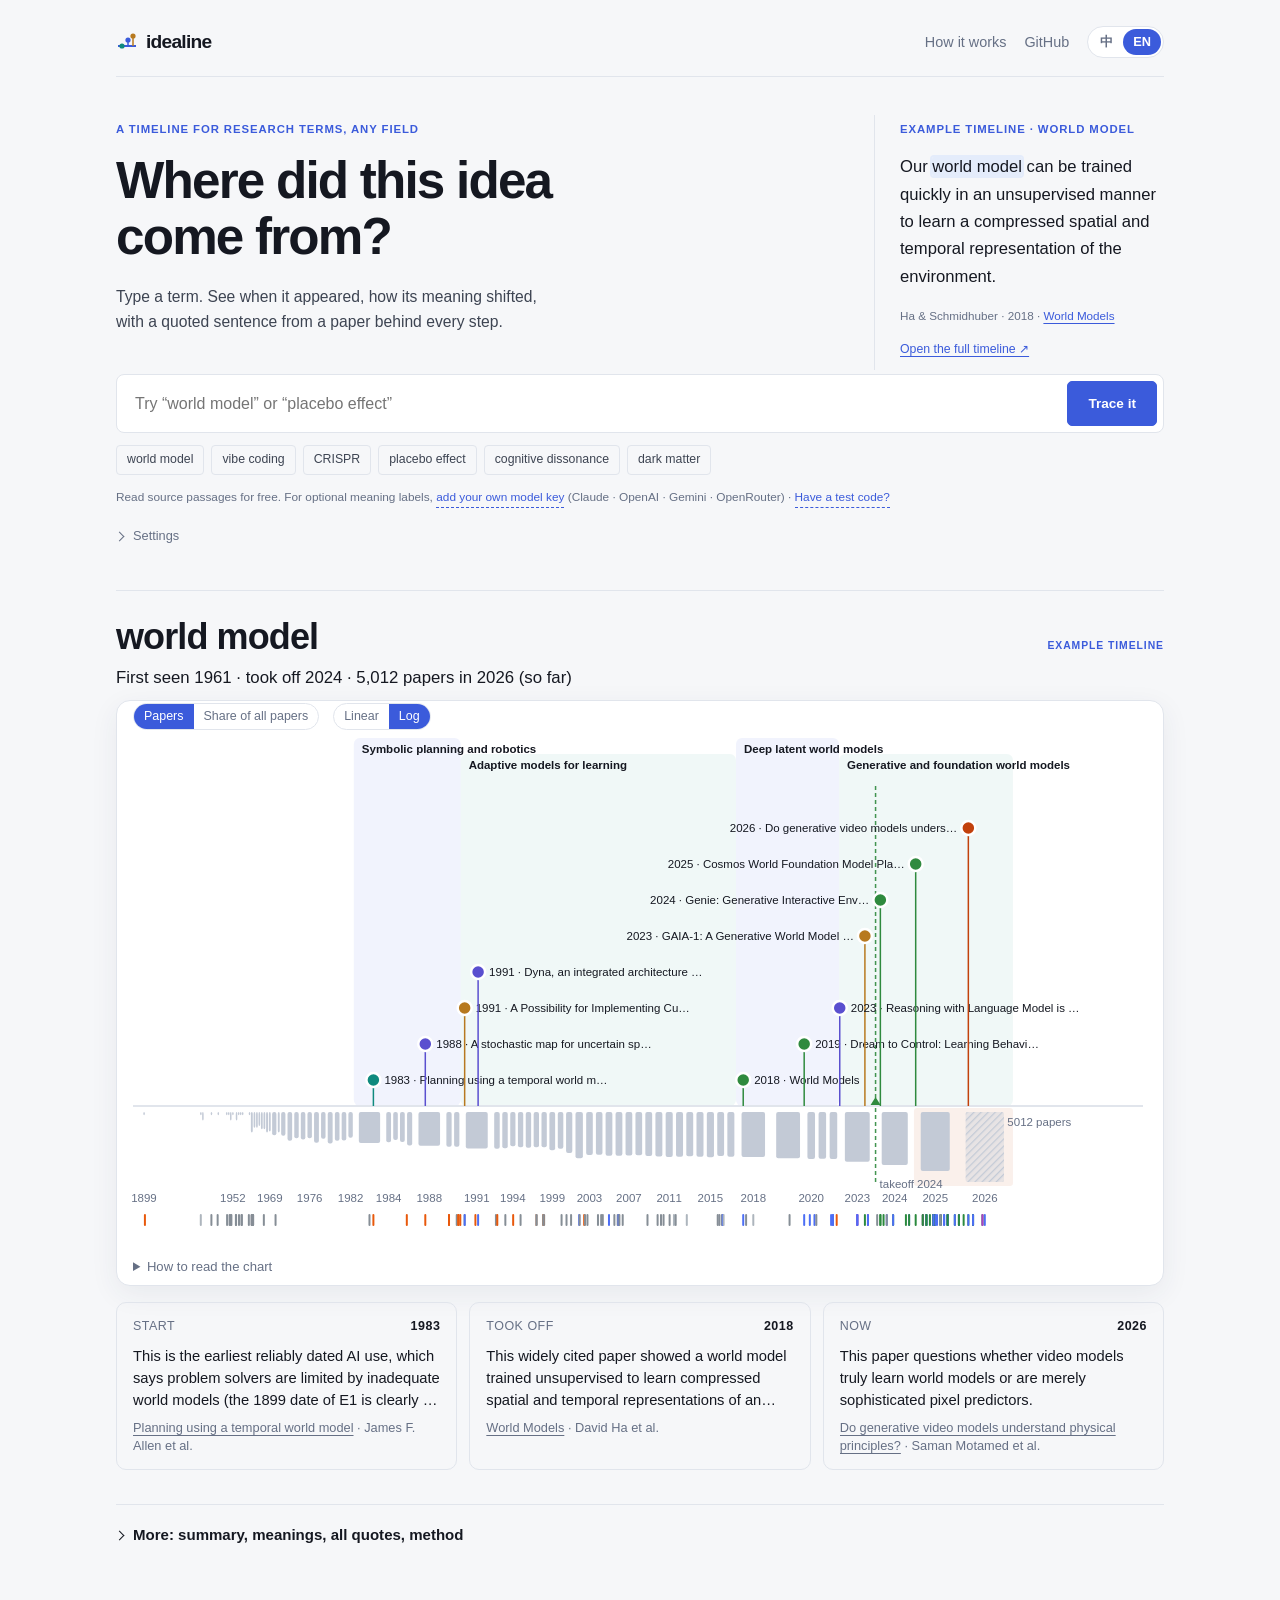
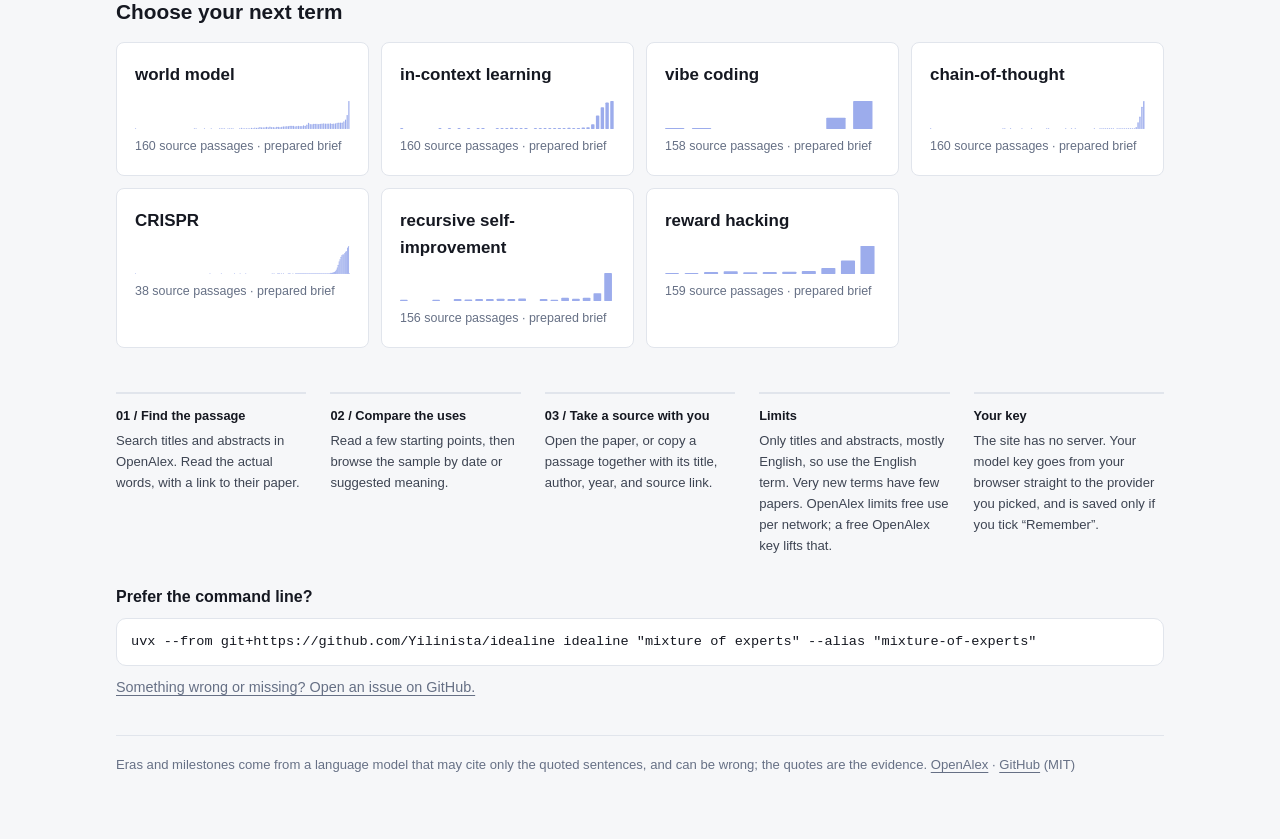
==== commit 1065edd3: "Shorter result page: headline, chart and three cards (start, took off, now); fold the rest under Mor" ====
--- a/docs/index.html
+++ b/docs/index.html
@@ -1,6 +1,6 @@
 <!doctype html>
 <html lang="en"><head><meta charset="utf-8"><meta name="viewport" content="width=device-width,initial-scale=1">
-<meta http-equiv="Content-Security-Policy" content="default-src 'none'; script-src 'self'; style-src 'self' 'unsafe-inline'; img-src 'self' data:; connect-src 'self' https://api.openalex.org https://api.anthropic.com https://api.openai.com https://generativelanguage.googleapis.com https://openrouter.ai; base-uri 'none'; form-action 'none'">
+<meta http-equiv="Content-Security-Policy" content="default-src 'none'; script-src 'self'; style-src 'self' 'unsafe-inline'; img-src 'self' data:; connect-src 'self' https://api.openalex.org https://www.wikidata.org https://api.anthropic.com https://api.openai.com https://generativelanguage.googleapis.com https://openrouter.ai; base-uri 'none'; form-action 'none'">
 <meta name="referrer" content="no-referrer">
 <title>idealine · where did this idea come from?</title>
 <meta name="description" content="Type a research term from any field and see when it appeared in papers and how its meaning shifted, with a quoted sentence behind every step.">
@@ -42,8 +42,6 @@
 mark{background:transparent;color:inherit;font-weight:650;text-decoration:underline;text-decoration-color:var(--accent);text-decoration-thickness:2px}
 .headline{margin:-6px 0 12px;font-size:.95rem;color:var(--ink-soft)}
 .headline:empty{display:none}
-.headline .dnote{display:block;margin-top:4px;font-size:.85rem}
-.headline .dnote a{color:inherit;text-decoration:underline}
 .tlbar{display:flex;flex-wrap:wrap;gap:8px 14px;margin:2px 0 8px}
 .tlseg{display:inline-flex;border:1px solid var(--line);border-radius:999px;overflow:hidden}
 .tlseg button{font:inherit;font-size:.78rem;padding:3px 10px;border:0;background:transparent;color:var(--muted);cursor:pointer}
@@ -226,10 +224,10 @@
 .select::after{content:"";position:absolute;right:13px;top:50%;width:6px;height:6px;border-right:1.5px solid var(--muted);border-bottom:1.5px solid var(--muted);transform:translateY(-70%) rotate(45deg);pointer-events:none}
 
 /* Disclosure headings share one chevron instead of the browser triangle. */
-.evidence-browser>summary,.method-panel>summary,.file-tools>summary,.timeline-diagnostics>summary,.home .opts>summary{list-style:none;display:flex;align-items:center;gap:10px;width:fit-content}
-.evidence-browser>summary::-webkit-details-marker,.method-panel>summary::-webkit-details-marker,.file-tools>summary::-webkit-details-marker,.timeline-diagnostics>summary::-webkit-details-marker,.home .opts>summary::-webkit-details-marker{display:none}
-.evidence-browser>summary::before,.method-panel>summary::before,.file-tools>summary::before,.timeline-diagnostics>summary::before,.home .opts>summary::before{content:"";flex:none;width:6px;height:6px;border-right:1.5px solid currentColor;border-bottom:1.5px solid currentColor;transform:rotate(-45deg);transition:transform .15s}
-.evidence-browser[open]>summary::before,.method-panel[open]>summary::before,.file-tools[open]>summary::before,.timeline-diagnostics[open]>summary::before,.home .opts[open]>summary::before{transform:rotate(45deg)}
+.evidence-browser>summary,.method-panel>summary,.more-panel>summary,.file-tools>summary,.timeline-diagnostics>summary,.home .opts>summary{list-style:none;display:flex;align-items:center;gap:10px;width:fit-content}
+.evidence-browser>summary::-webkit-details-marker,.method-panel>summary::-webkit-details-marker,.more-panel>summary::-webkit-details-marker,.file-tools>summary::-webkit-details-marker,.timeline-diagnostics>summary::-webkit-details-marker,.home .opts>summary::-webkit-details-marker{display:none}
+.evidence-browser>summary::before,.method-panel>summary::before,.more-panel>summary::before,.file-tools>summary::before,.timeline-diagnostics>summary::before,.home .opts>summary::before{content:"";flex:none;width:6px;height:6px;border-right:1.5px solid currentColor;border-bottom:1.5px solid currentColor;transform:rotate(-45deg);transition:transform .15s}
+.evidence-browser[open]>summary::before,.method-panel[open]>summary::before,.more-panel[open]>summary::before,.file-tools[open]>summary::before,.timeline-diagnostics[open]>summary::before,.home .opts[open]>summary::before{transform:rotate(45deg)}
 .evidence-browser>summary span{margin-left:0;font-variant-numeric:tabular-nums}
 
 /* Evidence list: compact rows, year first, so many passages can be scanned. */
@@ -344,9 +342,27 @@
 #tester-msg:empty{display:none}
 .slist>.srow[hidden]:first-child+.srow{border-top:0}
 
-/* Notes under the headline: names, left-out records */
-.headline .dnote{display:block;margin-top:4px;font-size:.85rem;color:var(--ink-soft)}
-.headline .dnote a{color:inherit;text-decoration:underline;text-underline-offset:2px}
+/* Short result: headline, chart, three cards. Everything else is folded. */
+.timeline-main .headline{font-size:1.05rem;color:var(--fg);margin:0 0 6px}
+.dnotes,.chart-key,.msfold{font-size:.82rem;color:var(--ink-soft);margin:4px 0 8px}
+.dnotes>summary,.chart-key>summary,.msfold>summary,.more-panel>summary{cursor:pointer;color:var(--muted);width:fit-content}
+.dnotes .dnote{margin:6px 0 0;line-height:1.5}
+.dnotes .dnote a{color:inherit;text-decoration:underline;text-underline-offset:2px}
+.card .chart-key,.card .msfold{padding:0 16px}
+.card .chart-key .hint{padding:6px 0 0}
+.card .detail:empty{display:none}
+.story{display:grid;grid-template-columns:repeat(3,minmax(0,1fr));gap:12px;margin-top:16px}
+.story-card{border:1px solid var(--line);border-radius:10px;padding:14px 16px;min-width:0}
+.sc-top{display:flex;justify-content:space-between;align-items:baseline;font-size:.78rem;color:var(--muted);text-transform:uppercase;letter-spacing:.04em}
+.sc-year{font-variant-numeric:tabular-nums;font-weight:600;color:var(--fg)}
+.sc-line{margin:8px 0;font-size:.92rem;line-height:1.5;color:var(--fg);display:-webkit-box;-webkit-line-clamp:3;-webkit-box-orient:vertical;overflow:hidden}
+.sc-src{margin:0;font-size:.8rem;line-height:1.4;color:var(--muted);display:-webkit-box;-webkit-line-clamp:2;-webkit-box-orient:vertical;overflow:hidden}
+.sc-src a{color:inherit}
+.more-panel{border-top:1px solid var(--line);padding-top:18px;margin-top:8px}
+.more-panel>summary{font-size:.94rem;font-weight:600;color:var(--fg)}
+.more-panel[open]>summary{margin-bottom:14px}
+.more-panel .brief-meta{padding:0;display:block}
+@media(max-width:760px){.story{grid-template-columns:minmax(0,1fr)}}
 
 main{max-width:1120px}
 nav{display:flex;justify-content:space-between;align-items:center;gap:12px;font-size:.9rem;color:var(--muted)}
@@ -515,9 +531,9 @@
 </section>
 <footer><span data-i18n="footer">Eras and milestones come from a language model that may cite only the quoted sentences, and can be wrong; the quotes are the evidence.</span> <a href="https://openalex.org">OpenAlex</a> · <a href="https://github.com/Yilinista/idealine">GitHub</a> (MIT)</footer>
 </main>
-<script type="application/json" id="spec">{"system": "You are a careful historian of ideas. You trace where a technical\nterm came from and how its meaning changed, using only the evidence given.\n\nYou get: the term, its number of papers per year, and numbered sentences (E1, E2,\n...) from papers that use it, each with year, title, and citation count.\n\nThe same words often name unrelated things: a sports \"super agent\" and a software\n\"super agent\" share a name, not a history. First pick the meaning to follow: the one\nthe reader describes under \"Meaning the reader has in mind\", if given; otherwise the\nmeaning most common in the newest papers. Eras, milestones, and the summary follow\nonly that meaning, plus earlier ideas the evidence shows it grew out of (as\nancestor). Meanings that merely share the words are listed in senses with related: false,\nnever in eras or milestones.\n\nReturn:\n- focus: one sentence naming the meaning this timeline follows.\n- summary: two plain sentences a newcomer can read: where the term came from and\n  what it mostly means now.\n- senses: every distinct meaning of the words in the evidence, keyed S1, S2, ... For\n  each: a 1-4 word label, a one-line definition as the quotes use it, and related:\n  true for the followed meaning, its sub-senses, and earlier ideas it grew out of;\n  false for meanings that merely share the words. Split the followed meaning into\n  sub-senses only where the quotes clearly use it differently (for example a method\n  versus a product category).\n- quote_senses: for every evidence ID, the key of the sense that sentence uses, or\n  \"unclear\" when you cannot tell. Do not guess.\n- eras: 2 to 5 consecutive periods in which the term was used in a recognizably\n  different way. For each: start_year, end_year, a 2-5 word label, one sentence on\n  what the term meant then, and the IDs of sentences that show it.\n- milestones: 4 to 12 key moments. Kinds:\n  ancestor (an earlier idea the term grew out of, named in the evidence),\n  origin (earliest use in the evidence), coined (someone is credited with the name),\n  popularized, redefined (meaning changed), applied (moved into a new area),\n  critique (pushback).\n  For each: year, kind, title (the paper title, or how the evidence names the work,\n  e.g. \"Good, 'Speculations Concerning the First Ultraintelligent Machine'\"),\n  why (one sentence), evidence IDs, and work_ref: the evidence ID whose own paper IS\n  this milestone, or \"\" if the milestone is a work that the sentences name or cite.\n  Also for each: in_sense (true if its quotes use the term in the followed meaning),\n  coinage (true only if the work itself presents the name as new, e.g. \"we call this\n  ...\" or \"we introduce the term\"), and shift: for redefined or applied, one of\n  broadening, narrowing, metaphor, new field; otherwise none.\n\nPublication years come from OpenAlex and are occasionally wrong (a modern paper\ndated 1800, say). If a sentence clearly does not fit its year (it names later\nmethods, tools, or events), do not treat it as the origin.\n\nRules: every era and milestone needs at least one evidence ID. Never use outside\nknowledge to add works, dates, or people that the evidence does not mention; it is\nfine to leave gaps. Prefer fewer, well-supported items.", "schema": {"type": "object", "properties": {"focus": {"type": "string"}, "summary": {"type": "string"}, "senses": {"type": "array", "items": {"type": "object", "properties": {"key": {"type": "string"}, "label": {"type": "string"}, "definition": {"type": "string"}, "related": {"type": "boolean"}}, "required": ["key", "label", "definition", "related"], "additionalProperties": false}}, "quote_senses": {"type": "array", "items": {"type": "object", "properties": {"id": {"type": "string"}, "sense": {"type": "string"}}, "required": ["id", "sense"], "additionalProperties": false}}, "eras": {"type": "array", "items": {"type": "object", "properties": {"start_year": {"type": "integer"}, "end_year": {"type": "integer"}, "label": {"type": "string"}, "meaning": {"type": "string"}, "evidence": {"type": "array", "items": {"type": "string"}}}, "required": ["start_year", "end_year", "label", "meaning", "evidence"], "additionalProperties": false}}, "milestones": {"type": "array", "items": {"type": "object", "properties": {"year": {"type": "integer"}, "kind": {"type": "string", "enum": ["ancestor", "origin", "coined", "popularized", "redefined", "applied", "critique"]}, "title": {"type": "string"}, "why": {"type": "string"}, "evidence": {"type": "array", "items": {"type": "string"}}, "work_ref": {"type": "string"}, "in_sense": {"type": "boolean"}, "coinage": {"type": "boolean"}, "shift": {"type": "string", "enum": ["none", "broadening", "narrowing", "metaphor", "new field"]}}, "required": ["year", "kind", "title", "why", "evidence", "work_ref", "in_sense", "coinage", "shift"], "additionalProperties": false}}}, "required": ["focus", "summary", "senses", "quote_senses", "eras", "milestones"], "additionalProperties": false}, "css": "\n:root{--bg:#f6f7f9;--panel:#ffffff;--fg:#151821;--muted:#667085;--ink-soft:#3d4452;--line:#e1e5ec;--accent:#3b5bdb;--on-accent:#ffffff;\n--ancestor:#7a6aa8;--origin:#0f8a7e;--coined:#3b5bdb;--popularized:#2f8a3e;--redefined:#b7791f;--applied:#5a4fcf;--critique:#c2410c;\n--bar:#c3cad6;--era1:rgba(59,91,219,.07);--era2:rgba(15,138,126,.06);--glow:#e8edff;--shadow:0 8px 28px rgba(40,50,90,.07)}\n@media (prefers-color-scheme:dark){:root:not([data-theme=light]){--bg:#0c0f15;--panel:#141922;--fg:#e7eaf0;--muted:#8a93a5;--ink-soft:#c2c8d3;--line:#252c39;--accent:#7c9cff;--on-accent:#0a0f1f;\n--ancestor:#b6a6ff;--origin:#5fd3c4;--coined:#7ea2ff;--popularized:#7bd88f;--redefined:#e3b341;--applied:#a99cf5;--critique:#ff8a65;\n--bar:#3a4050;--era1:rgba(124,156,255,.08);--era2:rgba(95,211,196,.06);--glow:rgba(124,156,255,.10);--shadow:0 12px 40px rgba(0,0,0,.45)}}\n*{box-sizing:border-box}\nbody{margin:0;background:radial-gradient(1200px 500px at 50% -120px,var(--glow) 0%,transparent 70%) no-repeat,var(--bg);color:var(--fg);font:16px/1.6 ui-sans-serif,-apple-system,BlinkMacSystemFont,\"Segoe UI\",\"PingFang SC\",\"Hiragino Sans GB\",\"Noto Sans SC\",sans-serif}\nmain{max-width:1080px;margin:0 auto;padding:28px 16px 64px}\n.brand{font-size:.8rem;letter-spacing:.08em;text-transform:uppercase;color:var(--muted)}\n.brand a{color:inherit}\nh1{font-weight:650;letter-spacing:-.02em;font-size:clamp(1.8rem,4vw,2.6rem);line-height:1.15;margin:6px 0 10px}\n.summary{font-size:1.08rem;max-width:760px;margin:0 0 8px;color:var(--ink-soft)}\n.meta{color:var(--muted);font-size:.86rem}\n.card{background:var(--panel);border:1px solid var(--line);border-radius:14px;margin-top:22px;box-shadow:var(--shadow);overflow:hidden}\n.scroller{overflow-x:auto;-webkit-overflow-scrolling:touch}\nsvg text{fill:var(--fg);font-size:11.5px}\nsvg .muted{fill:var(--muted)}\n.ms{cursor:pointer;outline:none}\n.ms circle{stroke:var(--panel);stroke-width:2.5}\n.ms:hover circle,.ms:focus circle,.ms.sel circle{stroke:var(--fg)}\n.ms.sel text{font-weight:700}\n.legend{display:flex;flex-wrap:wrap;gap:6px 14px;padding:10px 16px;border-top:1px solid var(--line);font-size:.8rem;color:var(--muted)}\n.legend i{display:inline-block;width:9px;height:9px;border-radius:50%;margin-right:5px;vertical-align:0}\n.hint{font-size:.8rem;color:var(--muted);padding:10px 16px 0}\n.detail{padding:18px 20px}\n.kind{font-size:.72rem;font-weight:700;letter-spacing:.07em;text-transform:uppercase}\n.detail h2{font-size:1.2rem;font-weight:650;margin:4px 0 6px;line-height:1.3}\n.detail h2 a{color:inherit}\n.why{margin:0 0 10px}\n.status{font-size:.78rem;color:var(--muted)}\nblockquote{margin:10px 0;padding:2px 0 2px 12px;border-left:3px solid var(--line);color:var(--fg)}\nblockquote cite{display:block;font-style:normal;color:var(--muted);font-size:.8rem;margin-top:3px}\nblockquote cite a{color:inherit}\nmark{background:transparent;color:inherit;font-weight:650;text-decoration:underline;text-decoration-color:var(--accent);text-decoration-thickness:2px}\n.headline{margin:-6px 0 12px;font-size:.95rem;color:var(--ink-soft)}\n.headline:empty{display:none}\n.headline .dnote{display:block;margin-top:4px;font-size:.85rem}\n.headline .dnote a{color:inherit;text-decoration:underline}\n.tlbar{display:flex;flex-wrap:wrap;gap:8px 14px;margin:2px 0 8px}\n.tlseg{display:inline-flex;border:1px solid var(--line);border-radius:999px;overflow:hidden}\n.tlseg button{font:inherit;font-size:.78rem;padding:3px 10px;border:0;background:transparent;color:var(--muted);cursor:pointer}\n.tlseg button[aria-pressed=true]{background:var(--accent);color:var(--on-accent)}\n.lanekey{flex-basis:100%;display:flex;flex-wrap:wrap;gap:4px 12px;margin-top:4px}\n.lanekey i{border-radius:1px;width:4px}\n.mslist{list-style:none;margin:10px 0 0;padding:0}\n.mslist button{display:block;width:100%;text-align:left;font:inherit;font-size:.88rem;padding:6px 8px;border:0;border-radius:8px;background:transparent;color:var(--fg);cursor:pointer}\n.mslist button.sel,.mslist button:hover{background:var(--era1)}\n.mslist b{display:inline-block;min-width:1.4em;color:var(--accent)}\n.checks{list-style:none;padding:0;margin:4px 0 10px;font-size:.88rem}\n.checks li.ok{color:var(--coined)}.checks li.no{color:var(--critique)}\n.shift,.caveat{font-size:.88rem;color:var(--muted);margin:4px 0 10px}\n.prov{font-size:.78rem;color:var(--muted);margin-top:8px}\n.era .mix{display:flex;height:8px;border-radius:4px;overflow:hidden;margin:10px 0 4px;background:var(--line)}\n.era .mix span{display:block;height:100%}\n.era .small{font-size:.8rem;margin:2px 0}\n.era .badge{display:inline-block;font-size:.74rem;padding:1px 7px;border-radius:999px;margin:2px 4px 0 0;border:1px solid var(--line)}\n.era .badge.new{color:var(--coined)}.era .badge.faded{color:var(--muted)}\n.era .words{font-size:.84rem;margin-top:8px}\n.era .words.thin{opacity:.6}\n.era .words .nw{font-weight:600;color:var(--fg)}\n.era .muted,.mixnote{color:var(--muted)}\n.mixnote{grid-column:1/-1;font-size:.8rem;margin:0}\n.qtick:hover rect:first-child{opacity:.6}\n.roots:empty{display:none}\n.roots{margin-top:22px;padding:14px 16px;border:1px solid var(--line);border-radius:12px;background:var(--panel)}\n.roots h3{margin:0 0 8px;font-size:1rem}\n.roots ul{margin:8px 0;padding-left:18px;font-size:.9rem}\n.roots li{margin:0 0 4px}\n.roots .muted{color:var(--muted)}.roots .small{font-size:.8rem;margin:6px 0 0}\n.roots svg text{fill:var(--muted)}\n.senses:empty{display:none}\n.senses{margin:4px 0 14px;padding:12px 16px;border:1px solid var(--line);border-left:3px solid var(--accent);border-radius:10px;background:var(--panel);font-size:.92rem}\n.senses p{margin:0 0 6px}\n.senses details{margin-top:6px}\n.senses summary{cursor:pointer;color:var(--accent);font-weight:600}\n.senses ul{margin:8px 0 0;padding-left:18px}\n.senses li{margin:0 0 8px}\n.senses .muted{color:var(--muted)}\n.senses li q{display:block;color:var(--muted);font-size:.86rem;margin-top:2px}\n.eras{display:grid;grid-template-columns:repeat(auto-fit,minmax(230px,1fr));gap:12px;margin-top:22px}\n.era{background:var(--panel);border:1px solid var(--line);border-radius:12px;padding:14px 16px}\n.era b{display:block;font-size:.78rem;color:var(--muted);font-weight:600}\n.era h3{margin:2px 0 6px;font-size:1rem}\n.era p{margin:0;font-size:.92rem}\ndetails{margin-top:28px;color:var(--muted);font-size:.88rem}\ndetails summary{cursor:pointer}\nfooter{margin-top:36px;color:var(--muted);font-size:.82rem}\nfooter a{color:inherit}\n\n/* Shared reading surface: quiet paper, ink, and selective evidence highlights. */\n:root{--quote-mark:#e4ecfb;--warning-bg:#fff0ce}\n@media(prefers-color-scheme:dark){:root:not([data-theme=light]){--quote-mark:#26345a;--warning-bg:#4a4024}}\nbody{background:var(--bg);font-size:16px;line-height:1.6}\nmain{max-width:1120px;padding:26px 36px 64px}\na{color:var(--accent);text-underline-offset:3px}\nbutton,input,select,textarea{font:inherit}\nbutton,a,summary,input,select,textarea{-webkit-tap-highlight-color:transparent}\n:focus-visible{outline:2px solid var(--accent);outline-offset:4px}\n[hidden]{display:none!important}\n.site-nav{display:flex;align-items:center;justify-content:space-between;gap:20px;padding-bottom:22px;border-bottom:1px solid var(--line)}\n.site-nav .wordmark{font-weight:750;font-size:1.2rem;text-decoration:none;color:var(--fg);letter-spacing:-.04em}\n.reading-lang{display:flex;gap:3px;padding:3px;border:1px solid var(--line);border-radius:8px}\n.reading-lang button{border:0;background:transparent;color:var(--muted);padding:4px 10px;border-radius:5px;cursor:pointer}\n.reading-lang button[aria-pressed=true]{background:var(--accent);color:var(--on-accent)}\n.term-header{padding:26px 0 4px}\n.term-header>a{font-size:.83rem;text-decoration:none}\n.term-header h1{font-weight:650;letter-spacing:-.025em;font-size:clamp(2rem,5vw,3.5rem);margin:18px 0 0}\n.eyebrow,.source-label{font-size:.71rem;font-weight:700;letter-spacing:.08em;text-transform:uppercase;color:var(--accent)}\n.brief-meta{display:flex;flex-wrap:wrap;gap:4px 20px;padding:12px 0 26px;color:var(--muted);font-size:.79rem}\n.brief-meta span+span{margin-left:auto}\n.reading-layout{display:grid;grid-template-columns:minmax(0,1fr) 210px;gap:44px;align-items:start}\n.reading-main{min-width:0}\n.section-heading{display:flex;align-items:baseline;justify-content:space-between;gap:8px 16px;flex-wrap:wrap}\n.section-heading h3{font-size:1.03rem;letter-spacing:-.015em;margin:0;color:var(--fg)}\n.section-heading>span{font-size:.72rem;color:var(--muted)}\n.section-intro{font-size:.86rem;color:var(--muted);margin:6px 0 20px;max-width:65ch}\n.source-card{padding:24px 28px;margin:0 0 16px;border:1px solid var(--line);border-radius:10px;background:var(--panel);scroll-margin:20px}\n.source-card:focus{outline:2px solid var(--accent);outline-offset:3px}\n.source-top{display:flex;justify-content:space-between;gap:12px;align-items:baseline}\n.source-year{color:var(--ink-soft);font-size:.8rem;font-variant-numeric:tabular-nums;white-space:nowrap}\n.source-type{font-size:.69rem;color:var(--muted);margin:6px 0 10px}\n.source-type span{color:var(--muted)}\n.source-card blockquote{font-size:1.22rem;line-height:1.65;letter-spacing:-.008em;margin:0;padding:0;border:0;overflow-wrap:anywhere}\nmark{background:var(--quote-mark);color:var(--fg);font-weight:inherit;text-decoration:none;box-decoration-break:clone;-webkit-box-decoration-break:clone;padding:0;border-radius:2px;box-shadow:0 0 0 2px var(--quote-mark)}\n.reading-note{font-size:.82rem;color:var(--ink-soft);margin:16px 0 0;line-height:1.6}\n.reading-note b{font-weight:600;color:var(--accent);margin-right:5px}\n.source-citation{border-top:1px solid var(--line);padding-top:14px;margin-top:20px}\n.source-citation h4{font-size:.83rem;font-weight:600;line-height:1.5;margin:0;overflow-wrap:anywhere}\n.source-citation h4 a{color:var(--fg);text-decoration:none}\n.source-citation h4 a:hover{text-decoration:underline}\n.source-citation p{font-size:.75rem;color:var(--muted);margin:4px 0 0}\n.source-actions{display:flex;gap:12px;align-items:center;flex-wrap:wrap;margin-top:17px;font-size:.76rem}\n.source-actions button,.source-actions a{cursor:pointer;min-height:36px;padding:7px 11px;border:1px solid var(--line);border-radius:5px;background:transparent;color:var(--accent);text-decoration:none;line-height:1.4}\n.source-actions .paper-link{background:var(--accent);border-color:var(--accent);color:var(--on-accent)}\n.source-actions .passage-link{margin-left:auto}\n.source-actions button:hover{border-color:var(--accent)}\n.source-warning{background:var(--warning-bg);color:var(--fg);font-size:.76rem;padding:6px 10px;border-radius:4px;margin:12px 0 0}\n.copy-status{font-size:.75rem;color:var(--accent)}\n.copy-status:not(:empty){margin-top:10px}\n.copy-status textarea{display:block;width:100%;min-height:150px;border:1px solid var(--line);background:var(--bg);color:var(--fg);padding:12px;margin-top:8px;font-size:.8rem}\n.reading-aside{border-top:2px solid var(--accent);padding-top:18px;position:sticky;top:22px}\n.reading-aside>p{font-size:1.38rem;line-height:1.5;margin:12px 0 22px}\n.reading-aside>a{display:flex;align-items:center;justify-content:space-between;text-decoration:none;font-size:.8rem;font-weight:600;border-bottom:1px solid var(--line);padding-bottom:12px}\n.aside-count{font-size:.73rem;color:var(--muted);padding-top:12px}\n.evidence-browser,.method-panel{border-top:1px solid var(--line);padding-top:22px;margin-top:30px;color:var(--ink-soft)}\n.evidence-browser>summary,.method-panel>summary,.timeline-diagnostics>summary{font-size:.94rem;color:var(--fg);font-weight:600;cursor:pointer}\n.evidence-browser>summary span{font-size:.75rem;margin-left:8px;font-weight:400;color:var(--muted)}\n.evidence-browser>p,.method-panel>p{font-size:.84rem;max-width:76ch}\n.evidence-filters{display:flex;gap:10px 12px;flex-wrap:wrap;align-items:flex-end;max-width:780px;margin:18px 0 6px}\n.evidence-filters label{display:flex;flex-direction:column;gap:4px;font-size:.72rem;color:var(--muted);min-width:0;flex:0 1 auto}\n.evidence-filters select{height:34px;background:var(--panel);color:var(--fg);border:1px solid var(--line);border-radius:6px;padding:0 32px 0 10px;font-size:.8rem;min-width:120px;max-width:280px;text-overflow:ellipsis}\n.filter-status{font-size:.75rem;color:var(--muted);margin:0 0 8px auto;font-variant-numeric:tabular-nums}\n.quote-results{max-width:780px;border-top:1px solid var(--line);margin-top:6px}\n.load-more{margin-top:16px;padding:9px 18px;border:1px solid var(--accent);border-radius:5px;background:transparent;color:var(--accent);cursor:pointer}\n.empty-state{border:1px dashed var(--line);padding:24px;border-radius:8px;font-size:.88rem}\n.usage-panel{border-top:1px solid var(--line);padding-top:24px;margin-top:30px}\n.usage-panel>p{font-size:.78rem;color:var(--muted);max-width:76ch;margin:8px 0 22px}\n.usage-panel svg{display:block;width:100%;height:82px;fill:var(--accent)}\n.usage-panel .partial-bar{opacity:.4}\n.usage-axis{display:flex;justify-content:space-between;font-size:.71rem;color:var(--muted);margin-top:8px}\n.method-panel h3{font-size:.88rem}\n.timeline-diagnostics{margin-top:20px}\n.file-tools{border-top:1px solid var(--line);margin-top:22px;padding-top:20px}\n.file-tools>summary{font-size:.84rem;cursor:pointer}\n.file-tools .actions{padding-top:12px}\n.home main{max-width:1120px}\n.home nav{padding-bottom:18px;border-bottom:1px solid var(--line)}\n.home nav .logo{font-size:1.2rem;letter-spacing:-.04em}\n.home .hero{text-align:left;max-width:none;margin:38px 0 0;display:grid;grid-template-columns:minmax(0,1fr) 290px;gap:0 56px}\n.home .hero-copy h1{font-size:clamp(2.1rem,4.2vw,3.2rem);font-weight:700;letter-spacing:-.035em;line-height:1.1;margin:12px 0 18px;max-width:530px}\n.home .hero-copy>p{font-size:.98rem;max-width:49ch;color:var(--ink-soft);margin:0 0 22px}\n.home .hero-example{border-left:1px solid var(--line);padding:0 0 10px 25px;align-self:start}\n.hero-example blockquote{font-size:1.04rem;line-height:1.65;border:0;padding:0;margin:12px 0}\n.hero-example cite{font-size:.73rem;color:var(--muted);font-style:normal}\n.hero-example>a{display:block;font-size:.77rem;margin-top:12px}\n.home #trace-form{grid-column:1/-1;max-width:none;margin-top:4px}\n.home .search{max-width:none;margin:0;border-radius:8px;padding:6px 6px 6px 18px;box-shadow:none}\n.home .search input{font-size:1rem}\n.home .btn{border-radius:5px;font-size:.85rem;padding:11px 20px}\n.home .chips{justify-content:flex-start;max-width:none;margin-top:12px;gap:7px}\n.home .chip{font-size:.77rem;padding:4px 10px;background:transparent;border:1px solid var(--line);color:var(--ink-soft);border-radius:4px}\n.home .chip:hover{border-color:var(--accent);color:var(--accent)}\n.home .keyline{font-size:.74rem;margin-top:13px}\n.home #formmsg{margin:0;grid-column:1/-1;min-height:0}\n.home #formmsg:not(:empty){padding-top:12px}\n.home #result{margin-top:38px;border-top:1px solid var(--line);padding-top:24px}\n.home .result-h h2{font-size:2.25rem;font-weight:650;letter-spacing:-.025em}\n.home .tag{font-size:.65rem;letter-spacing:.09em}\n.home #result.pending [data-part=reading],.home #result.pending .file-tools{display:none}\n.home .section-h{font-size:1.3rem;font-weight:650;margin-top:48px}\n.home .grid{grid-template-columns:repeat(auto-fit,minmax(225px,1fr));gap:12px}\n.home .tcard{border-radius:8px;box-shadow:none;padding:18px;transition:border-color .15s}\n.home .tcard:hover,.home .tcard:focus{transform:none;border-color:var(--accent)}\n.home .tcard h3{font-size:1.06rem}\n.home .tcard .spark{height:28px;opacity:.5}\n.home .how{margin-top:44px;gap:24px;grid-template-columns:repeat(auto-fit,minmax(170px,1fr))}\n.home .how b{font-size:.8rem}\n.home .how p{font-size:.82rem}\n.home .cli{margin-top:28px;max-width:none}\n.home footer{border-top:1px solid var(--line);padding-top:18px;max-width:none}\n.skip-link{position:absolute;left:12px;top:-100px;background:var(--panel);padding:10px;z-index:5}\n.skip-link:focus{top:12px}\n@media(max-width:760px){main{padding:18px 20px 44px}.reading-layout{grid-template-columns:minmax(0,1fr);gap:16px}.reading-aside{position:static;grid-row:1;padding:12px 0;border-top:0;border-bottom:1px solid var(--line)}.reading-aside>p{font-size:1.12rem;margin:6px 0 12px}.reading-aside>a{border:0;padding:0}.aside-count{display:none}.source-card{padding:20px}.home .hero{grid-template-columns:1fr;gap:0;margin-top:28px}.home .hero-example{display:none}.home .hero-copy h1{max-width:550px}.home .hero-copy>p{margin-bottom:18px}.brief-meta span+span{margin-left:0}.home .keyline{line-height:1.7}.home .result-h h2{font-size:1.9rem}}\n@media(max-width:460px){main{padding:16px 14px 36px}.source-card{padding:18px 16px}.source-card blockquote{font-size:1.12rem}.source-actions{gap:8px}.source-actions button,.source-actions a{min-height:40px}.home nav .links{gap:10px}.home nav .links>a{font-size:.75rem}.home .hero-copy h1{font-size:2.2rem}.home .search{padding-left:12px}.home .search input{font-size:.89rem}.home .btn{padding:11px 12px}.evidence-filters label{min-width:120px}.section-heading>span{width:100%}}\n/* The timeline leads the result; the source cards below are its evidence. */\n.timeline-main{margin:6px 0 34px}\n.timeline-main .timeline-summary{font-size:1.02rem;line-height:1.6;max-width:72ch;color:var(--fg);margin:0 0 10px}\n.timeline-main .card{margin-top:8px}\n\n/* Toolbar lines up with the hint text inside the timeline card. */\n.card>.tlbar{padding:0 16px}\n/* The roots spectrum scales down on narrow screens instead of widening the page. */\n.roots svg{max-width:100%;height:auto}\n\n/* Native selects get one look everywhere: same height as inputs, a quiet chevron. */\n.select{position:relative;display:block}\n.select select{appearance:none;-webkit-appearance:none;cursor:pointer;width:100%}\n.select::after{content:\"\";position:absolute;right:13px;top:50%;width:6px;height:6px;border-right:1.5px solid var(--muted);border-bottom:1.5px solid var(--muted);transform:translateY(-70%) rotate(45deg);pointer-events:none}\n\n/* Disclosure headings share one chevron instead of the browser triangle. */\n.evidence-browser>summary,.method-panel>summary,.file-tools>summary,.timeline-diagnostics>summary,.home .opts>summary{list-style:none;display:flex;align-items:center;gap:10px;width:fit-content}\n.evidence-browser>summary::-webkit-details-marker,.method-panel>summary::-webkit-details-marker,.file-tools>summary::-webkit-details-marker,.timeline-diagnostics>summary::-webkit-details-marker,.home .opts>summary::-webkit-details-marker{display:none}\n.evidence-browser>summary::before,.method-panel>summary::before,.file-tools>summary::before,.timeline-diagnostics>summary::before,.home .opts>summary::before{content:\"\";flex:none;width:6px;height:6px;border-right:1.5px solid currentColor;border-bottom:1.5px solid currentColor;transform:rotate(-45deg);transition:transform .15s}\n.evidence-browser[open]>summary::before,.method-panel[open]>summary::before,.file-tools[open]>summary::before,.timeline-diagnostics[open]>summary::before,.home .opts[open]>summary::before{transform:rotate(45deg)}\n.evidence-browser>summary span{margin-left:0;font-variant-numeric:tabular-nums}\n\n/* Evidence list: compact rows, year first, so many passages can be scanned. */\n.quote-row{display:grid;grid-template-columns:52px minmax(0,1fr);gap:0 16px;padding:18px 0;border-bottom:1px solid var(--line);scroll-margin:20px}\n.quote-row:focus{outline:2px solid var(--accent);outline-offset:4px}\n.qr-year{font-size:.84rem;font-weight:600;color:var(--ink-soft);font-variant-numeric:tabular-nums;padding-top:3px}\n.quote-row blockquote{font-size:1rem;line-height:1.7;color:var(--fg);margin:0;padding:0;border:0;overflow-wrap:anywhere}\n.qr-cite{font-size:.8rem;color:var(--muted);margin:8px 0 0;line-height:1.5;overflow-wrap:anywhere}\n.qr-cite a{color:var(--fg);font-weight:600;text-decoration:none}\n.qr-cite a:hover{color:var(--accent);text-decoration:underline}\n.qr-foot{display:flex;flex-wrap:wrap;align-items:center;gap:6px 8px;margin-top:8px;font-size:.73rem}\n.qr-tag{padding:1px 9px;border-radius:999px;background:color-mix(in srgb,var(--accent) 9%,transparent);color:var(--accent);line-height:1.6}\n.qr-tag.plain{background:transparent;box-shadow:inset 0 0 0 1px var(--line);color:var(--muted)}\n.qr-warn{background:var(--warning-bg);color:var(--fg);padding:1px 8px;border-radius:4px;line-height:1.6}\n.qr-actions{margin-left:auto;display:flex;gap:2px}\n.qr-actions button,.qr-actions a{background:none;border:0;color:var(--muted);cursor:pointer;padding:4px 8px;border-radius:5px;text-decoration:none;font-size:.73rem;line-height:1.4}\n.qr-actions button:hover,.qr-actions a:hover{color:var(--accent);background:color-mix(in srgb,var(--accent) 8%,transparent)}\n.quote-row .copy-status:not(:empty){margin-top:6px}\n\n@media(max-width:760px){.evidence-filters label{flex:1 1 140px}.evidence-filters select{max-width:none}.filter-status{flex-basis:100%;margin:0}}\n@media(max-width:460px){.quote-row{grid-template-columns:1fr}.qr-year{padding:0 0 2px}.qr-actions{margin-left:0}}\n.alt-row{display:flex;flex-wrap:wrap;gap:6px;margin:0 0 16px}\n.alt-row .chip{margin:0;border-color:var(--accent);color:var(--accent)}\n\n/* Settings: one light column. Provider is a row of buttons, the version a menu,\n   rarely needed fields fold under \"More options\". */\n.home .opts{max-width:none;margin:12px 0 0;padding:0;border:0;border-radius:0;background:transparent}\n.home .opts[open]{padding:0}\n.home .opts>summary{font-size:.8rem;color:var(--muted);padding:6px 0}\n.home .opts>summary:hover{color:var(--fg)}\n/* Settings as a list: label left, current value right, tap a row to edit it in place. */\n.opts-body.slist{margin-top:8px;max-width:560px;padding:0;border:1px solid var(--line);border-radius:12px;background:var(--panel);overflow:hidden}\n.srow{margin:0;padding:0;border:0;border-top:1px solid var(--line);border-radius:0;background:transparent;font-size:inherit;color:var(--fg)}\n.slist>.srow:first-child{border-top:0}\n#keyrow>.srow{border-top:1px solid var(--line)}\n.srow>summary{list-style:none;display:flex;align-items:center;gap:12px;padding:13px 16px;cursor:pointer;font-size:.86rem}\n.srow>summary::-webkit-details-marker{display:none}\n.srow>summary:hover{background:color-mix(in srgb,var(--fg) 3%,transparent)}\n.srow>summary:focus-visible{outline:2px solid var(--accent);outline-offset:-2px}\n.srow>summary::after{content:\"\";flex:none;width:6px;height:6px;margin-left:2px;border-right:1.5px solid var(--muted);border-bottom:1.5px solid var(--muted);transform:rotate(-45deg);transition:transform .15s}\n.srow[open]>summary::after{transform:rotate(45deg)}\n.sl{flex:none;color:var(--fg)}\n.sv{flex:1;min-width:0;text-align:right;color:var(--muted);white-space:nowrap;overflow:hidden;text-overflow:ellipsis}\n.sv.ok{color:var(--accent)}\n.sv.link{color:var(--accent)}\n.sedit{display:flex;flex-direction:column;gap:10px;padding:2px 16px 16px}\n.opts .sedit .opts-hint,.home .opts .sedit .privacy{margin:0;font-size:.76rem;color:var(--muted);line-height:1.55}\n.opts-hint{font-size:.74rem;font-weight:400;color:var(--muted)}\n.seg{display:flex;flex-wrap:wrap;gap:6px}\n.seg button{font:inherit;font-size:.8rem;padding:6px 12px;border:1px solid var(--line);border-radius:999px;background:transparent;color:var(--ink-soft);cursor:pointer}\n.seg button:hover{border-color:var(--accent);color:var(--accent)}\n.seg button[aria-pressed=true]{background:var(--accent);border-color:var(--accent);color:var(--on-accent)}\n.opts input:not([type=checkbox]),.opts select{width:100%;height:36px;padding:0 11px;font:inherit;font-size:.85rem;border:1px solid var(--line);border-radius:8px;background:var(--panel);color:var(--fg)}\n.opts input:not([type=checkbox]):focus,.opts select:focus{outline:none;border-color:var(--accent);box-shadow:0 0 0 3px color-mix(in srgb,var(--accent) 16%,transparent)}\n.opts .select{display:block}\n.opts .select select{padding-right:32px}\n.keybox{display:flex;align-items:center;border:1px solid var(--line);border-radius:8px;background:var(--panel);padding:3px}\n.keybox:focus-within{border-color:var(--accent);box-shadow:0 0 0 3px color-mix(in srgb,var(--accent) 16%,transparent)}\n.opts .keybox input{border:0;height:30px;box-shadow:none;flex:1;min-width:0}\n.opts .keybox input:focus{box-shadow:none}\n.keybox button{font:inherit;font-size:.78rem;font-weight:600;height:30px;padding:0 14px;border:0;border-radius:6px;background:var(--accent);color:var(--on-accent);cursor:pointer;white-space:nowrap}\n.keybox button:disabled{opacity:.55;cursor:wait}\n.slink{font-size:.78rem;color:var(--accent);width:fit-content}\n#keycheck{font-size:.78rem}\n#keycheck:empty{display:none}\n.oa-how{margin:0;padding-left:18px;font-size:.76rem;color:var(--muted);line-height:1.65}\n.oa-how a{color:var(--accent)}\n.opts label.sswitch,.sswitch{display:flex;align-items:center;gap:12px;padding:12px 16px;border-top:1px solid var(--line);margin:0;cursor:pointer;font-size:.86rem}\n.sswitch .sl{flex:1;display:flex;flex-direction:column;gap:2px}\n.opts input.switch{appearance:none;-webkit-appearance:none;flex:none;width:40px;height:24px;margin:0;border-radius:999px;background:var(--line);position:relative;cursor:pointer;transition:background .15s}\n.opts input.switch::before{content:\"\";position:absolute;top:3px;left:3px;width:18px;height:18px;border-radius:50%;background:#fff;box-shadow:0 1px 2px rgba(0,0,0,.25);transition:transform .15s}\n.opts input.switch:checked{background:var(--accent)}\n.opts input.switch:checked::before{transform:translateX(16px)}\n.opts input.switch:focus-visible{outline:2px solid var(--accent);outline-offset:2px}\n.sfoot{display:flex;justify-content:flex-end;padding:10px 16px;border-top:1px solid var(--line);background:color-mix(in srgb,var(--fg) 2%,transparent)}\n.sfoot .linkbtn{font-size:.76rem}\n@media(max-width:460px){.srow>summary,.opts label.sswitch{padding:12px 14px}.sedit{padding:2px 14px 14px}}\n\n/* Evidence filters: meaning and period as chips with counts, order as a toggle. */\n.ev-filters{max-width:780px;margin:16px 0 0;display:flex;flex-direction:column;gap:10px}\n.frow{display:grid;grid-template-columns:52px minmax(0,1fr);gap:8px;align-items:start}\n.flabel{font-size:.74rem;color:var(--muted);padding-top:6px}\n.fchips{display:flex;flex-wrap:wrap;gap:6px}\n.fchip{display:inline-flex;align-items:center;gap:6px;font:inherit;font-size:.78rem;line-height:1.4;padding:4px 10px;border:1px solid var(--line);border-radius:999px;background:var(--panel);color:var(--ink-soft);cursor:pointer}\n.fchip i,.qr-tag i{display:inline-block;width:7px;height:7px;border-radius:50%;flex:none}\n.qr-tag i{margin-right:5px;vertical-align:1px}\n.fchip .n{font-size:.7rem;color:var(--muted);font-variant-numeric:tabular-nums}\n.fchip:hover{border-color:var(--accent)}\n.fchip[aria-pressed=true]{background:color-mix(in srgb,var(--accent) 10%,var(--panel));border-color:var(--accent);color:var(--fg)}\n.fchip[aria-pressed=true] .n{color:var(--accent)}\n.fbar{display:flex;align-items:center;justify-content:space-between;gap:10px;margin-top:4px}\n.fbar .filter-status{margin:0}\n.sortseg{display:inline-flex;border:1px solid var(--line);border-radius:8px;padding:2px;background:var(--panel)}\n.sortseg button{font:inherit;font-size:.74rem;border:0;background:transparent;color:var(--muted);padding:3px 10px;border-radius:6px;cursor:pointer}\n.sortseg button[aria-pressed=true]{background:var(--accent);color:var(--on-accent)}\n@media(max-width:460px){.frow{grid-template-columns:1fr;gap:4px}.flabel{padding-top:0}}\n\n/* Free result: say what a model key adds, with one button to the settings row. */\n.upsell{display:flex;align-items:center;gap:14px;max-width:780px;margin:12px 0 0;padding:12px 14px;border:1px solid color-mix(in srgb,var(--accent) 30%,var(--line));border-radius:10px;background:color-mix(in srgb,var(--accent) 6%,var(--panel))}\n.upsell[hidden]{display:none}\n.upsell p{margin:0;flex:1;font-size:.82rem;line-height:1.55;color:var(--ink-soft)}\n.upsell .btn{flex:none;white-space:nowrap}\n@media(max-width:560px){.upsell{flex-direction:column;align-items:flex-start}}\n\n/* One left inset (16px) for everything inside the timeline card. */\n.card .mslist{padding:0 8px}\n.card .detail{padding:18px 16px}\n.mslist button{display:grid;grid-template-columns:1.6em minmax(0,1fr);align-items:baseline}\n\n/* Test-code row: hidden unless the site carries a sealed test key. */\n#tester-msg{font-size:.78rem}\n#tester-msg:empty{display:none}\n.slist>.srow[hidden]:first-child+.srow{border-top:0}\n\n/* Notes under the headline: names, left-out records */\n.headline .dnote{display:block;margin-top:4px;font-size:.85rem;color:var(--ink-soft)}\n.headline .dnote a{color:inherit;text-decoration:underline;text-underline-offset:2px}\n", "timelineJs": "// idealine timeline renderer. renderTimeline(D, root) draws the interactive\n// timeline for one term into the elements under `root` marked with data-part:\n// headline, senses, chart, legend, detail, eras. Used by the static term pages and\n// the web app. All text from data is inserted with textContent or escaped; links\n// must be http(s). The pure helpers at the top (takeoff, burst, sense mix, co-terms)\n// have no DOM access and are exported for tests.\n(function (global) {\n  'use strict';\n  const KINDS = ['ancestor', 'origin', 'coined', 'popularized', 'redefined', 'applied', 'critique'];\n  const NS = 'http://www.w3.org/2000/svg';\n  const ISSUES = 'https://github.com/Yilinista/idealine/issues/new';\n  const SITE = 'https://yilinista.github.io/idealine/';\n  // Categorical colours for the evidence lane and the sense mix; grey = unknown/unclear.\n  const PALETTE = ['#4c6ef5', '#e8590c', '#2b8a3e', '#ae3ec9', '#c92a2a', '#1098ad', '#f59f00', '#5c7cfa'];\n  const GREY = '#adb5bd', OTHER = '#868e96';\n  const esc = s => String(s ?? '').replace(/[&\u003c>\"']/g, c => ({ '&': '&amp;', '\u003c': '&lt;', '>': '&gt;', '\"': '&quot;', \"'\": '&#39;' }[c]));\n  const safeUrl = u => (typeof u === 'string' && /^https?:\\/\\//i.test(u) ? u : null);\n  const reEsc = w => w.replace(/[.*+?^${}()|[\\]\\\\]/g, '\\\\$&');\n\n  // --- pure helpers ---------------------------------------------------------------\n\n  // Same onset rule as core.js: first year by which the term has 3 papers or 1% of all.\n  function onsetYear(counts) {\n    const total = counts.reduce((n, [, c]) => n + c, 0), need = Math.max(3, total * 0.01);\n    let acc = 0;\n    for (const [y, c] of [...counts].sort((a, b) => a[0] - b[0])) { acc += c; if (acc >= need) return y; }\n    return null;\n  }\n\n  // Yearly series with missing years filled with 0, from `from` to `to`.\n  function fill(counts, from, to) {\n    const m = new Map(counts);\n    const out = [];\n    for (let y = from; y \u003c= to; y++) out.push([y, m.get(y) || 0]);\n    return out;\n  }\n\n  // Ke et al. (PNAS 2015) awakening time: the year before the peak that lies farthest\n  // below the straight line from the first year to the peak. Null when the curve is\n  // too short or too small to have a slow start worth naming.\n  function awakening(counts) {\n    if (!counts.length) return null;\n    const peak = counts.reduce((a, b) => (b[1] > a[1] ? b : a));\n    const first = Math.max(counts[0][0], peak[0] - 60);\n    const s = fill(counts, first, peak[0]);\n    if (peak[1] \u003c 10 || s.length \u003c 4) return null;\n    const [t0, c0] = s[0], [tm, cm] = s[s.length - 1];\n    let best = null, bestD = 0;\n    for (const [t, c] of s) {\n      const d = ((cm - c0) / (tm - t0)) * (t - t0) + c0 - c;  // how far below the line\n      if (d > bestD) { bestD = d; best = t; }\n    }\n    return best != null && best > t0 && best \u003c tm ? best : null;\n  }\n\n  // Takeoff year: from the awakening point, the first year clearly above the slow\n  // start (more than twice its highest yearly count, and at least 3 papers). The\n  // awakening point itself can be the last quiet year, before the term even exists.\n  function takeoff(counts) {\n    const ta = awakening(counts);\n    if (ta == null) return null;\n    const m = new Map(counts);\n    const before = Math.max(0, ...counts.filter(([y]) => y \u003c ta).map(([, c]) => c));\n    const last = counts[counts.length - 1][0];\n    for (let y = ta; y \u003c= last; y++) if ((m.get(y) || 0) > Math.max(2 * before, 2)) return y;\n    return null;\n  }\n\n  // Takeoff of the main run of use: skip stray records cut off from it by more than\n  // three empty years (often misdated), the same rule the source cards use. The chart\n  // and the headline both use this, so they name the same year.\n  function mainRun(cs) {\n    const on = onsetYear(cs);\n    const nz = cs.filter(([, c]) => c > 0).map(([y]) => y);\n    let first = nz[0];\n    for (let i = 1; i \u003c nz.length; i++) if (nz[i] - nz[i - 1] > 3 && on && nz[i] \u003c= on) first = nz[i];\n    const main = cs.filter(([y]) => y >= first);\n    const ta0 = main.length >= 3 ? takeoff(main) : null;\n    return { first, main, ta: ta0 && ta0 > first ? ta0 : null };\n  }\n\n  // Kleinberg (2002) two-state burst detection on yearly counts. With per-year totals\n  // it uses the batched (binomial) form on shares; without, a Poisson form on counts.\n  // Returns [[startYear, endYear], ...] for the runs spent in the burst state.\n  function bursts(counts, totals, s = 2, gamma = 1) {\n    if (counts.length \u003c 3) return [];\n    const series = fill(counts, counts[0][0], counts[counts.length - 1][0]);\n    const tot = new Map(totals || []);\n    const useTot = series.every(([y]) => tot.get(y) > 0);\n    const n = series.length, R = series.reduce((a, [, r]) => a + r, 0);\n    let cost;\n    if (useTot) {\n      const D = series.reduce((a, [y]) => a + tot.get(y), 0), p = [R / D, Math.min(0.9999, (s * R) / D)];\n      cost = (i, y, r) => -(r * Math.log(p[i]) + (tot.get(y) - r) * Math.log(1 - p[i]));\n    } else {\n      const lam = [R / n, (s * R) / n];\n      cost = (i, y, r) => lam[i] - r * Math.log(lam[i]);\n    }\n    const up = gamma * Math.log(n);\n    let c = [0, up];\n    const back = [];\n    for (const [y, r] of series) {\n      const stay0 = c[0], from1to0 = c[1], to1from0 = c[0] + up, stay1 = c[1];\n      const n0 = Math.min(stay0, from1to0), n1 = Math.min(to1from0, stay1);\n      back.push([stay0 \u003c= from1to0 ? 0 : 1, to1from0 \u003c stay1 ? 0 : 1]);\n      c = [n0 + cost(0, y, r), n1 + cost(1, y, r)];\n    }\n    let st = c[0] \u003c= c[1] ? 0 : 1;\n    const states = new Array(n);\n    for (let i = n - 1; i >= 0; i--) { states[i] = st; st = back[i][st]; }\n    const out = [];\n    states.forEach((v, i) => {\n      if (!v) return;\n      const y = series[i][0];\n      if (out.length && out[out.length - 1][1] === y - 1) out[out.length - 1][1] = y; else out.push([y, y]);\n    });\n    return out.filter(([a, b]) => series.some(([y, r]) => y >= a && y \u003c= b && r > 0));\n  }\n\n  // Jensen-Shannon distance (base 2, 0..1) between two {key: count} maps.\n  function jsDistance(a, b) {\n    const keys = new Set([...Object.keys(a), ...Object.keys(b)]);\n    const sa = Object.values(a).reduce((x, y) => x + y, 0), sb = Object.values(b).reduce((x, y) => x + y, 0);\n    if (!sa || !sb) return null;\n    let d = 0;\n    for (const k of keys) {\n      const p = (a[k] || 0) / sa, q = (b[k] || 0) / sb, m = (p + q) / 2;\n      if (p) d += 0.5 * p * Math.log2(p / m);\n      if (q) d += 0.5 * q * Math.log2(q / m);\n    }\n    return Math.sqrt(Math.max(0, d));\n  }\n\n  // SemEval-2020 Task 1 binary change rule for small samples: a sense is new when it\n  // goes from at most k uses to at least n uses, faded the other way round.\n  function senseChange(prev, cur, k = 2, n = 5) {\n    const keys = new Set([...Object.keys(prev), ...Object.keys(cur)]);\n    const gained = [], lost = [];\n    for (const key of keys) {\n      if ((prev[key] || 0) \u003c= k && (cur[key] || 0) >= n) gained.push(key);\n      if ((prev[key] || 0) >= n && (cur[key] || 0) \u003c= k) lost.push(key);\n    }\n    return { gained, lost };\n  }\n\n  const STOP = new Set(('a about above after again against all also am an and any are as at be because been before being below between both but by can could did do does doing down during each few for from further had has have having here how however i if in into is it its itself just more most no nor not now of off on once only or other our out over own paper papers present propose proposed same she should so some such than that the their them then there these they this those through to too under until up use used uses using very via was we were what when where which while who whom why will with within without would you your study studies approach approaches based results show shows new also one two three may well like many much often recent including').split(' '));\n\n  // Word counts of the quotes, without stop words, numbers, or the term's own words.\n  function wordCounts(texts, termWords) {\n    const m = new Map();\n    for (const s of texts) {\n      for (const w of String(s).toLowerCase().match(/\\p{L}[\\p{L}\\p{N}-]{2,}/gu) || []) {\n        if (STOP.has(w) || termWords.has(w)) continue;\n        m.set(w, (m.get(w) || 0) + 1);\n      }\n    }\n    return m;\n  }\n\n  function cosine(a, b) {\n    let dot = 0, na = 0, nb = 0;\n    for (const [k, v] of a) { na += v * v; if (b.has(k)) dot += v * b.get(k); }\n    for (const v of b.values()) nb += v * v;\n    return na && nb ? dot / Math.sqrt(na * nb) : 0;\n  }\n\n  // Time of a quote or milestone as a fractional year: its month when the date agrees\n  // with its year and is not OpenAlex's 1 January stand-in for \"year only\".\n  function timeOf(year, date, fallback) {\n    const d = /^(\\d{4})-(\\d{2})/.exec(date || '');\n    const yearOnly = /^\\d{4}-01-01/.test(date || '');\n    return d && +d[1] === year && !yearOnly ? year + (+d[2] - 0.5) / 12 : year + fallback;\n  }\n\n  // --- interface text ---------------------------------------------------------------\n\n  // Pass a partial object as the third argument to translate it.\n  const fmtShare = v => { const pm = v * 1e6; return pm >= 10 ? Math.round(pm).toLocaleString('en-US') : pm.toFixed(pm >= 1 ? 1 : 2); };\n  const LABELS_EN = {\n    kinds: { origin: 'earliest found' },\n    msg: s => s,\n    papers: n => `${n} papers`,\n    yearPapers: (y, n) => `${y}: ${n} papers`,\n    timelineOf: term => `Timeline of ${term}`,\n    inSample: 'Linked paper uses the term itself.',\n    resolved: title => `Named in the quotes; matched to “${title}” in OpenAlex. Check the match.`,\n    unresolved: 'Named in the quotes but not found in OpenAlex, so there is no link.',\n    titleOf: 'Title of ',\n    legendDashed: 'dashed = no link found',\n    legendBars: 'bars = papers per year',\n    legendBarsQ: 'bars = papers per year; recent years by quarter',\n    legendShare: 'bars = papers per million in all of OpenAlex that year',\n    legendLog: 'log scale',\n    legendPartial: 'hatched = period not over yet',\n    noTotal: ys => `no full-year OpenAlex total for ${ys} yet, so no bar`,\n    follows: 'This timeline follows:',\n    otherSenses: n => `The same words also mean ${n === 1 ? 'one unrelated thing' : n + ' unrelated things'} in these papers. Left out of eras and milestones; the bars still count them.`,\n    otherSensesShow: 'Show the other meanings',\n    quotesN: n => `${n} quote${n === 1 ? '' : 's'}`,\n    wrongSense: '',\n    quarterPapers: (y, q, n) => `${y} Q${q}: ${n} papers`,\n    undated: n => `${n} dated only by year, not in any quarter`,\n    yLabel: 'Bars', yPapers: 'Papers', yShare: 'Share of all papers',\n    scaleLabel: 'Scale', scaleLinear: 'Linear', scaleLog: 'Log',\n    shareOf: (y, v) => `${y}: ${fmtShare(v)} per million papers in OpenAlex`,\n    perMillion: v => `${fmtShare(v)} per million`,\n    partial: d => `not over yet (data as of ${d})`,\n    burst: 'burst', takeoff: y => `takeoff ${y}`,\n    takeoffTip: 'Takeoff: the year the curve leaves its slow start (Ke et al. 2015). Burst: years of unusually high use (Kleinberg 2002). Both are computed from the counts.',\n    headline: h => `First seen ${h.first}` + (h.ta ? `; under ${h.before} papers a year until ${h.ta - 1}, then took off` : '') + `; ${h.peak.toLocaleString('en-US')} papers in ${h.peakYear}` + (h.partialPeak ? ' (so far)' : '') + '.',\n    laneBySense: 'ticks = quoted sentences, coloured by meaning',\n    laneByField: 'ticks = quoted sentences, coloured by the paper’s field',\n    fieldUnknown: 'field unknown', otherFields: 'other fields', unclear: 'meaning unclear', otherMeanings: 'other meanings',\n    mixTitle: 'Meanings in this era',\n    moved: v => `meaning moved ${v} since the previous era (0 = same mix, 1 = no overlap)`,\n    newSense: l => `new: ${l}`, fadedSense: l => `faded: ${l}`,\n    fewQuotes: n => `${n} tagged quote${n === 1 ? '' : 's'}: too few to compare`,\n    fewPrevQuotes: n => `previous era has only ${n} tagged quote${n === 1 ? '' : 's'}: too few to compare`,\n    mixNote: 'Meaning mixes count quoted sentences (titles and abstracts only); the labels come from the model and can be wrong.',\n    words: 'Common words', newWords: 'new', simLatest: v => `similarity to the latest era: ${v}`,\n    provCounted: 'Counted from OpenAlex; no model.',\n    provModel: (model, n, date) => `Labelled by ${model} from ${n} quote${n === 1 ? '' : 's'} (${date}).`,\n    earliestCaveat: 'Earliest paper found in OpenAlex (titles and abstracts only). Preprints, blogs and talks often come earlier.',\n    earlierUse: 'Know an earlier use?',\n    entityNote: (label, kind, date) => `${label} is ${kind === 'organization' ? 'an organization' : 'software'}, started ${date}: this timeline shows how papers write about it, not where an idea came from.`,\n    hiddenNamed: (n, y, label, date) => `Left out: ${n.toLocaleString('en-US')} paper${n === 1 ? '' : 's'} dated before ${y}, well before ${label} existed (${date}); the dates are wrong, or the words mean something else.`,\n    hiddenAsked: (n, y) => `Showing papers from ${y} on; ${n.toLocaleString('en-US')} earlier paper${n === 1 ? ' is' : 's are'} left out.`,\n    olderUse: (n, label, date) => `${n.toLocaleString('en-US')} papers used these words before ${label} existed (${date}), in another sense; they are included.`,\n    showAll: 'Show all years',\n    onlySince: y => `Show only papers from ${y} on`,\n    misdated: n => `Left out: ${n} early paper${n === 1 ? '' : 's'} with a wrong date (${n === 1 ? 'it cites' : 'they cite'} later work).`,\n    misdatedEg: (y, c) => `E.g. dated ${y}, cites a ${c} paper:`,\n    checkExact: 'a quote has the exact phrase', checkSense: 'uses it in this meaning', checkCoin: 'presents the name as new',\n    shiftOf: s => `kind of change: ${({ broadening: 'broader', narrowing: 'narrower', metaphor: 'metaphor', 'new field': 'new field' })[s] || s}`,\n    checksNote: 'n/m = a separate AI check of 7 ready-made timelines agreed with that label type n of m times (not a check of this page)',\n    checked: (ok, n) => `A separate AI check of the ready-made timelines agreed with this label ${ok} times out of ${n}.`,\n    rootsTitle: 'Roots: what the papers using the term cite',\n    rootsNote: (p, r) => `From the references of ${p} sampled papers that use the term (${r} cited works looked up). Peaks are publication years cited far more than their neighbours (reference publication year spectroscopy, Marx et al. 2014); each shows its most-cited work.`,\n    rootsCites: n => `cited by ${n} of these papers`,\n    rootsBtn: n => `Find roots (about ${n} OpenAlex requests)`,\n  };\n\n  // Notes under the headline (HTML, escaped here): the name the term stands for, records\n  // left out, and a link to the narrower search when the words had an older meaning.\n  function scopeNotes(D, L) {\n    const out = [], e = D.entity, h = D.hiddenBefore, o = D.olderUse, bad = D.misdated || [];\n    const link = (u, t) => (safeUrl(u) ? `\u003ca href=\"${esc(u)}\" target=\"_blank\" rel=\"noopener noreferrer\">${esc(t)}\u003c/a>` : esc(t));\n    if (e) out.push(esc(L.entityNote(e.label, e.kind, e.date)) + ' ' + link(e.url, 'Wikidata'));\n    // Links rerun the search on the site (this page itself when it is the app).\n    const app = global.document && global.document.getElementById && global.document.getElementById('trace-form');\n    const base = app && global.location && /^https?:$/.test(global.location.protocol) ? global.location.origin + global.location.pathname : SITE;\n    const rerun = since => `${base}?term=${encodeURIComponent(D.term)}` + ((D.aliases || []).length ? '&alias=' + encodeURIComponent(D.aliases.join(', ')) : '') +\n      (D.meaning ? '&meaning=' + encodeURIComponent(D.meaning) : '') + `&since=${since}`;\n    if (h) {\n      out.push(esc(h.named && e ? L.hiddenNamed(h.n, h.year, e.label, e.date) : L.hiddenAsked(h.n, h.year)) + ` \u003ca href=\"${esc(rerun('all'))}\">${esc(L.showAll)}\u003c/a>`);\n    }\n    if (o && e) out.push(esc(L.olderUse(o.n, e.label, e.date)) + ` \u003ca href=\"${esc(rerun(o.year))}\">${esc(L.onlySince(o.year))}\u003c/a>`);\n    if (bad.length) {\n      const w = bad[0];\n      out.push(esc(L.misdated(bad.length)) + ' ' + esc(L.misdatedEg(w.year, w.cites)) + ' ' + link(w.url, w.title));\n    }\n    return out;\n  }\n\n  // --- renderer ---------------------------------------------------------------------\n\n  function renderTimeline(D, root, labels) {\n    root = root || document;\n    const L = Object.assign({}, LABELS_EN, labels || {});\n    const css = n => getComputedStyle(document.documentElement).getPropertyValue('--' + n).trim();\n    const el = (tag, attrs = {}, parent) => {\n      const e = document.createElementNS(NS, tag);\n      for (const k in attrs) e.setAttribute(k, attrs[k]);\n      if (parent) parent.appendChild(e);\n      return e;\n    };\n    const kindName = k => (L.kinds && L.kinds[k]) || k;\n    const part = name => root.querySelector(`[data-part=\"${name}\"]`);\n    const chart = part('chart'), detail = part('detail');\n    chart.textContent = '';\n    const KIND_OK = k => (KINDS.includes(k) ? k : 'origin');\n    const phrases = [D.term, ...(D.aliases || [])].filter(p => p && p.trim());\n    const termSrc = '(' + phrases.map(p => p.split(/[\\s-]+/).filter(Boolean).map(reEsc).join('[\\\\s-]+')).join('|') + ')';\n    const termRe = new RegExp(termSrc, 'igu'), termTest = new RegExp(termSrc, 'iu');\n    const termWords = new Set(phrases.flatMap(p => p.toLowerCase().split(/[\\s-]+/)).flatMap(w => [w, w + 's', w.replace(/s$/, '')]));\n    // Split the raw text first, then escape each piece, so entities are never cut.\n    const mark = s => String(s ?? '').split(termRe).map((p, i) => (i % 2 ? `\u003cmark>${esc(p)}\u003c/mark>` : esc(p))).join('');\n    const quotes = Array.isArray(D.quotes) ? D.quotes : [];\n    const senses = Array.isArray(D.senses) ? D.senses : [];\n    const related = new Set(senses.filter(s => s.related).map(s => s.key));\n    const sensesOn = senses.length > 0 && quotes.some(q => q.sense);\n    const totals = new Map(D.totals || []);\n    // Totals fetched in an earlier year than this data: their last year was not over yet,\n    // so its share would be too high. Leave those years out of the share view.\n    const asofY = /^\\d{4}/.test(D.totalsAsOf || '') ? +D.totalsAsOf.slice(0, 4) : 0;\n    if (asofY && /^\\d{4}/.test(D.generated || '') && +D.generated.slice(0, 4) > asofY) for (const y of [...totals.keys()]) if (y >= asofY) totals.delete(y);\n    const missingTot = totals.size ? D.counts.filter(([y, c]) => c > 0 && !totals.get(y)).map(([y]) => y) : [];\n    const genDate = /^\\d{4}-\\d{2}-\\d{2}$/.test(D.generated || '') ? D.generated : null;\n    const prov = n => (D.model ? L.provModel(D.model, n, D.generated || '') : L.provCounted);\n\n    // View state: bar height (papers or share) and scale (auto, linear, log), kept in the URL.\n    const params = new URLSearchParams(global.location ? global.location.search : '');\n    const view = { y: params.get('y') === 'share' && totals.size ? 'share' : 'papers', scale: ['linear', 'log'].includes(params.get('scale')) ? params.get('scale') : 'auto' };\n    let msLaid = [], selected = -1, logOn = false;\n\n    // Colour of a quote tick: by meaning when the model tagged quotes, else by field.\n    const colorKey = (() => {\n      if (sensesOn) {\n        const map = new Map();\n        senses.filter(s => s.related).forEach((s, i) => map.set(s.key, PALETTE[i % PALETTE.length]));\n        const items = senses.filter(s => s.related && quotes.some(q => q.sense === s.key)).map(s => [s.label, map.get(s.key)]);\n        if (quotes.some(q => q.sense && q.sense !== 'unclear' && !related.has(q.sense))) items.push([L.otherMeanings, OTHER]);\n        if (quotes.some(q => !q.sense || q.sense === 'unclear')) items.push([L.unclear, GREY]);\n        return { of: q => (related.has(q.sense) ? map.get(q.sense) : q.sense && q.sense !== 'unclear' ? OTHER : GREY), items, title: L.laneBySense };\n      }\n      const byField = new Map();\n      for (const q of quotes) if (q.field) byField.set(q.field, (byField.get(q.field) || 0) + 1);\n      const top = [...byField].sort((a, b) => b[1] - a[1]).slice(0, 6).map(([f]) => f);\n      const map = new Map(top.map((f, i) => [f, PALETTE[i]]));\n      const items = top.map(f => [f, map.get(f)]);\n      if (quotes.some(q => q.field && !map.has(q.field))) items.push([L.otherFields, OTHER]);\n      if (quotes.some(q => !q.field)) items.push([L.fieldUnknown, GREY]);\n      return { of: q => (!q.field ? GREY : map.get(q.field) || OTHER), items, title: L.laneByField };\n    })();\n\n    function build() {\n      chart.textContent = '';\n      const counts = new Map(D.counts);\n      const years = [...counts.keys(), ...D.milestones.map(m => m.year), ...D.eras.flatMap(e => [e.start, e.end])].filter(Boolean);\n      if (!years.length) return;\n      const nowYear = Math.max(...years), minYear = Math.max(Math.min(...years), nowYear - 600);\n      const avail = Math.max(320, chart.parentElement.clientWidth || 900);\n      const compact = avail \u003c 600;  // phones: numbered dots, cards listed below\n      const left = 26, labelRoom = compact ? 40 : 150, width = Math.max(compact ? 340 : 600, avail);\n      const share = view.y === 'share';\n      // Slots along the axis: one per year, or one per quarter for the years that\n      // data.quarters covers (young terms; not in the share view, which is yearly).\n      const qByYear = new Map();\n      if (!share) for (const [k, c] of D.quarters || []) {\n        const m = /^(\\d{4})-Q([1-4])$/.exec(k);\n        if (m) (qByYear.get(+m[1]) || qByYear.set(+m[1], []).get(+m[1])).push([+m[2], c]);\n      }\n      const msT = D.milestones.map(m => timeOf(m.year, m.date, 0.02));\n      const slots = [];\n      for (let y = minYear; y \u003c= nowYear; y++) {\n        const qs = qByYear.get(y);\n        if (qs) qs.sort((p, q) => p[0] - q[0]).forEach(([q, c]) => slots.push({ y, q, t0: y + (q - 1) / 4, t1: y + q / 4, c }));\n        else slots.push({ y, q: 0, t0: y, t1: y + 1, c: counts.get(y) || 0 });\n      }\n      // Bar value: papers, or papers per all OpenAlex works that year.\n      // Years with papers but no shipped total (newer than the snapshot) get no bar; the legend says so.\n      for (const s of slots) s.v = share ? (totals.get(s.y) ? s.c / totals.get(s.y) : 0) : s.c;\n      // The period the data was fetched in is not over yet.\n      if (genDate) {\n        const gy = +genDate.slice(0, 4), gq = Math.ceil(+genDate.slice(5, 7) / 3);\n        for (const s of slots) s.partial = s.y === gy && (!s.q || s.q === gq);\n      }\n      // Each slot gets width by how much happens in it: milestone slots and busy slots\n      // are wide, quiet ones thin. A century of rare use stays a short strip.\n      const peakC = Math.max(1, ...slots.map(s => s.c));\n      const hasMs = s => msT.some(t => t >= s.t0 && t \u003c s.t1);\n      const raw = s => (hasMs(s) ? (compact ? 18 : 30) : 0) + 34 * Math.sqrt(s.c / peakC) + (s.q ? 12 : s.c / peakC > 0.002 ? 6 : 2);\n      const total = slots.reduce((a, s) => a + raw(s), 0);\n      const scale = Math.max(0.4, Math.min(2.2, (width - left - labelRoom) / total));\n      let acc = left;\n      for (const s of slots) { s.x0 = acc; acc += raw(s) * scale; s.x1 = acc; s.xc = (s.x0 + s.x1) / 2; }\n      const X = t => {\n        const s = slots.find(s => t >= s.t0 && t \u003c s.t1) || (t \u003c slots[0].t0 ? slots[0] : slots[slots.length - 1]);\n        const f = Math.max(0, Math.min(1, (t - s.t0) / (s.t1 - s.t0)));\n        return s.x0 + f * (s.x1 - s.x0);\n      };\n      const fine = slots.some(s => s.q);\n\n      // Lay out milestone labels in lanes so they do not overlap. Phones show numbers.\n      const lanes = [], laneH = compact ? 26 : 36, axisPad = 26;\n      msLaid = D.milestones.map((m, i) => {\n        const label = compact ? String(i + 1) : m.title.length > 34 ? m.title.slice(0, 33) + '…' : m.title;\n        const text = compact ? label : `${m.year} · ${label}`;\n        const w = [...text].reduce((s, c) => s + (/[A-Z]/.test(c) ? 8 : 6.3), 0) + 22, x = X(msT[i]);\n        // A label that would run past the right edge goes on the left of its dot, so the\n        // chart fits the card instead of scrolling for one label.\n        const flip = !compact && x + w + 24 > width && x - w > left;\n        let lane = 0;\n        while ((lanes[lane] ?? -1e9) > (flip ? x - w : x) - 6) lane++;\n        lanes[lane] = flip ? x + 10 : x + w;\n        return { ...m, kind: KIND_OK(m.kind), i, label, text, x, lane, flip };\n      });\n      const nLanes = Math.max(1, lanes.length);\n      const W = Math.max(width, ...lanes.map(r => r + 24), acc + 20);\n      const eraH = D.eras.length ? 44 : 0, top = eraH + 10;\n      const axisY = top + nLanes * laneH + axisPad, barH = 70;\n      const tickY = axisY + barH + 26, laneY = tickY + (fine ? 26 : 12), hasLane = quotes.length > 0;\n      const H = laneY + (hasLane ? 22 : 0) + 8;\n      const svg = el('svg', { width: W, height: H, viewBox: `0 0 ${W} ${H}`, role: 'img', 'aria-label': L.timelineOf(D.term) });\n      const defs = el('defs', {}, svg);\n      const pat = el('pattern', { id: 'idl-hatch', width: 5, height: 5, patternUnits: 'userSpaceOnUse', patternTransform: 'rotate(45)' }, defs);\n      el('rect', { width: 5, height: 5, fill: css('bar'), opacity: 0.35 }, pat);\n      el('line', { x1: 0, y1: 0, x2: 0, y2: 5, stroke: css('bar'), 'stroke-width': 2.5 }, pat);\n\n      // Era bands; labels alternate between two rows and are cut to fit.\n      D.eras.forEach((e, k) => {\n        const xa = X(e.start), xb = X(e.end + 1 - 1e-6), row = k % 2;\n        el('rect', { x: xa, y: row * 16, width: Math.max(4, xb - xa), height: axisY - row * 16, fill: css(k % 2 ? 'era2' : 'era1'), rx: 6 }, svg);\n        const next = D.eras[k + 2], room = (next ? X(next.start) : W) - xa - 12;\n        const maxChars = Math.max(compact ? 4 : 8, Math.floor(room / 6.6));\n        const label = e.label.length > maxChars ? e.label.slice(0, maxChars - 1) + '…' : e.label;\n        const t = el('text', { x: xa + 8, y: 15 + row * 16, 'font-weight': 600, 'font-size': 11 }, svg);\n        t.textContent = label;\n        el('title', {}, t).textContent = `${e.start}–${e.end}: ${e.label}`;\n      });\n\n      // Takeoff and bursts, computed from the yearly counts (shares when totals exist).\n      const ta = (D.counts || []).length ? mainRun(D.counts).ta : null, bs = bursts(D.counts, D.totals);\n      for (const [a, b] of bs) {\n        const xa = X(a), xb = X(b + 1 - 1e-6);\n        const r = el('rect', { x: xa, y: axisY + 2, width: Math.max(3, xb - xa), height: barH + 8, fill: css('critique'), opacity: 0.08, rx: 3 }, svg);\n        el('title', {}, r).textContent = `${L.burst} ${a === b ? a : a + '–' + b}. ${L.takeoffTip}`;\n      }\n\n      // Bars hang below the axis. Linear or log height; log by default when the\n      // values span more than 50x, so the early years are not flattened to nothing.\n      const vals = slots.map(s => s.v).filter(v => v > 0);\n      const vmax = Math.max(...vals, 1e-12), vmin = Math.min(...vals, vmax);\n      logOn = view.scale === 'log' || (view.scale === 'auto' && vmax / vmin > 50);\n      const lmin = Math.log(vmin) - 0.4, lmax = Math.log(vmax);\n      const hOf = v => (v \u003c= 0 ? 0 : Math.max(1.5, logOn ? ((Math.log(v) - lmin) / (lmax - lmin || 1)) * barH : (v / vmax) * barH));\n      for (const s of slots) {\n        if (!s.v) continue;\n        const wd = s.x1 - s.x0;\n        const r = el('rect', { x: s.xc - wd * 0.34, y: axisY + 6, width: Math.max(1.5, wd * 0.68), height: hOf(s.v), fill: s.partial ? 'url(#idl-hatch)' : css('bar'), rx: 2 }, svg);\n        let tip = share ? L.shareOf(s.y, s.v) : s.q ? L.quarterPapers(s.y, s.q, s.c) : L.yearPapers(s.y, s.c);\n        if (s.partial) tip += ' · ' + L.partial(genDate);\n        el('title', {}, r).textContent = tip;\n      }\n      el('line', { x1: left - 10, x2: W - 20, y1: axisY, y2: axisY, stroke: css('line'), 'stroke-width': 2 }, svg);\n      if (ta) {\n        // At the start of the takeoff year, in the gap between bars, and through the whole\n        // chart so it reads as \"everything right of this line came after takeoff\".\n        const x = X(ta);\n        el('line', { x1: x, x2: x, y1: Math.max(0, top - 6), y2: axisY + barH + 6, stroke: css('popularized'), 'stroke-width': 1.5, 'stroke-dasharray': '4 3', opacity: 0.9 }, svg);\n        el('path', { d: `M${x - 5},${axisY - 1} L${x + 5},${axisY - 1} L${x},${axisY - 9} Z`, fill: css('popularized') }, svg);\n        const t = el('text', { x: x + 4, y: axisY + barH + 12, class: 'muted', 'font-size': 10 }, svg);\n        t.textContent = L.takeoff(ta);\n        el('title', {}, t).textContent = L.takeoffTip;\n      }\n      // Quarter years: Q labels per slot, the year centred underneath.\n      for (const [y] of qByYear) {\n        const qs = slots.filter(s => s.y === y && s.q);\n        if (!qs.length) continue;\n        qs.forEach(s => { if (s.x1 - s.x0 >= 16) el('text', { x: s.xc, y: tickY, 'text-anchor': 'middle', class: 'muted', 'font-size': 10.5 }, svg).textContent = 'Q' + s.q; });\n        const yl = el('text', { x: (qs[0].x0 + qs[qs.length - 1].x1) / 2, y: tickY + 16, 'text-anchor': 'middle', class: 'muted', 'font-weight': 600 }, svg);\n        yl.textContent = y;\n        const und = new Map(D.undated || []).get(y);\n        el('title', {}, yl).textContent = L.yearPapers(y, counts.get(y) || 0) + (und ? ' · ' + L.undated(und) : '');\n      }\n      // Year labels: never closer than 36px; the newest year always gets one.\n      const yearSlots = slots.filter(s => !s.q && (s.c || D.milestones.some(m => m.year === s.y)));\n      let last = qByYear.size ? Math.min(...slots.filter(s => s.q).map(s => s.x0)) + 18 : 1e9;\n      yearSlots.sort((a, b) => b.y - a.y).forEach(s => {\n        if (last - s.xc \u003c 36) return;\n        el('text', { x: s.xc, y: tickY, 'text-anchor': 'middle', class: 'muted' }, svg).textContent = s.y;\n        last = s.xc;\n      });\n      const peak = slots.reduce((a, s) => (s.v > (a ? a.v : 0) ? s : a), null);\n      if (peak) {\n        const t = el('text', { x: peak.xc + (peak.x1 - peak.x0) * 0.4, y: axisY + 20, class: 'muted', 'font-size': 10.5 }, svg);\n        t.textContent = share ? L.perMillion(peak.v) : L.papers(peak.c);\n      }\n\n      // Evidence lane: one tick per quoted sentence, at its month when known.\n      if (hasLane) {\n        for (const q of quotes) {\n          if (!q.year) continue;\n          const x = X(timeOf(q.year, q.date, 0.5));\n          const g = el('g', { class: 'qtick' }, svg);\n          el('rect', { x: x - 1, y: laneY, width: 2, height: 12, fill: colorKey.of(q), rx: 1 }, g);\n          el('rect', { x: x - 3, y: laneY - 2, width: 6, height: 16, fill: 'transparent' }, g);\n          const txt = String(q.text || '');\n          el('title', {}, g).textContent = `${q.year} · ${q.title}: ${txt.length > 220 ? txt.slice(0, 219) + '…' : txt}`;\n          const u = safeUrl(q.url);\n          if (u) { g.style.cursor = 'pointer'; g.addEventListener('click', () => global.open(u, '_blank', 'noopener')); }\n        }\n      }\n\n      msLaid.forEach(m => {\n        const y = axisY - axisPad - m.lane * laneH;\n        const g = el('g', { class: 'ms', tabindex: 0, role: 'button', 'aria-label': `${m.year} ${kindName(m.kind)}: ${m.title}` }, svg);\n        const hitW = m.text.length * 6.3 + (compact ? 24 : 70);\n        el('rect', { x: m.flip ? m.x + 10 - hitW : m.x - 10, y: y - 12, width: hitW, height: 24, fill: 'transparent' }, g);\n        el('line', { x1: m.x, x2: m.x, y1: y, y2: axisY, stroke: css(m.kind), 'stroke-width': 1.5, 'stroke-dasharray': m.link === 'unresolved' ? '3 3' : '' }, g);\n        el('circle', { cx: m.x, cy: y, r: 7, fill: css(m.kind) }, g);\n        const t = el('text', m.flip ? { x: m.x - 11, y: y + 4, 'text-anchor': 'end' } : { x: m.x + 11, y: y + 4 }, g);\n        t.textContent = m.text;\n        g.addEventListener('click', () => select(m.i, true));\n        g.addEventListener('keydown', ev => { if (ev.key === 'Enter' || ev.key === ' ') { ev.preventDefault(); select(m.i, true); } });\n        m.g = g;\n      });\n      chart.appendChild(svg);\n      renderList(compact);\n      renderLegend();\n      if (selected >= 0) msLaid.forEach(x => x.g && x.g.classList.toggle('sel', x.i === selected));\n    }\n\n    // Stable deep-link slug per milestone: #m-2025-coined (-2, -3 for repeats).\n    const slugs = (() => {\n      const seen = new Map();\n      return D.milestones.map(m => {\n        const base = `m-${m.year}-${String(m.kind).replace(/\\s+/g, '-')}`, n = (seen.get(base) || 0) + 1;\n        seen.set(base, n);\n        return n > 1 ? `${base}-${n}` : base;\n      });\n    })();\n\n    function select(i, fromUser) {\n      const m = D.milestones[i];\n      if (!m || !detail) return;\n      selected = i;\n      const kind = KIND_OK(m.kind);\n      msLaid.forEach(x => x.g && x.g.classList.toggle('sel', x.i === i));\n      root.querySelectorAll('.mslist button').forEach((b, k) => b.classList.toggle('sel', k === i));\n      if (fromUser && global.history && global.location) {\n        try { global.history.replaceState(null, '', global.location.pathname + global.location.search + '#' + slugs[i]); } catch (e) { /* file:// pages */ }\n      }\n      const url = safeUrl(m.url);\n      const title = url ? `\u003ca href=\"${esc(url)}\" target=\"_blank\" rel=\"noopener noreferrer\">${esc(m.title)}\u003c/a>` : esc(m.title);\n      const status = {\n        'in-sample': esc(L.inSample),\n        'resolved': esc(L.resolved(m.workTitle || '')),\n        'unresolved': esc(L.unresolved),\n      }[m.link] || '';\n      const quotesHtml = (m.evidence || []).map(e => {\n        const eu = safeUrl(e.url);\n        const src = eu ? `\u003ca href=\"${esc(eu)}\" target=\"_blank\" rel=\"noopener noreferrer\">${esc(e.title)}\u003c/a>` : esc(e.title);\n        return `\u003cblockquote>${mark(e.text)}\u003ccite>${e.fromTitle ? esc(L.titleOf) : ''}${src} · ${esc(e.authors)}, ${esc(e.year)}\u003c/cite>\u003c/blockquote>`;\n      }).join('');\n      // Checkable claims for naming and earliest-use milestones; change type otherwise.\n      let checks = '';\n      if (kind === 'coined' || kind === 'origin') {\n        const tick = v => (v === true ? '✓' : v === false ? '✗' : '?');\n        const c = m.checks || {};\n        const exact = (m.evidence || []).some(e => termTest.test(e.text || ''));\n        const items = [[exact, L.checkExact]];\n        if (c.inSense != null) items.push([c.inSense, L.checkSense]);\n        if (c.coinage != null) items.push([c.coinage, L.checkCoin]);\n        checks = `\u003cul class=\"checks\">${items.map(([v, t]) => `\u003cli class=\"${v === true ? 'ok' : v === false ? 'no' : ''}\">${tick(v)} ${esc(t)}\u003c/li>`).join('')}\u003c/ul>`;\n      } else if (m.shift) {\n        checks = `\u003cp class=\"shift\">${esc(L.shiftOf(m.shift))}\u003c/p>`;\n      }\n      const caveat = kind === 'origin'\n        ? `\u003cp class=\"caveat\">${esc(L.earliestCaveat)} \u003ca href=\"${esc(ISSUES)}?template=feedback.yml&title=${encodeURIComponent('Earlier use of \"' + D.term + '\"')}&term=${encodeURIComponent(D.term)}\" target=\"_blank\" rel=\"noopener noreferrer\">${esc(L.earlierUse)}\u003c/a>\u003c/p>` : '';\n      detail.innerHTML = `\u003cdiv class=\"kind\" style=\"color:var(--${kind})\">${esc(m.year)} · ${esc(kindName(kind))}\u003c/div>\u003ch2>${title}\u003c/h2>` +\n        `\u003cp class=\"why\">${esc(L.msg(m.why))}\u003c/p>${checks}${caveat}${quotesHtml}\u003cdiv class=\"status\">${status}\u003c/div>\u003cdiv class=\"prov\">${esc(prov((m.evidence || []).length))}\u003c/div>`;\n    }\n\n    // Phones: the chart shows numbers; the milestones are listed under it.\n    function renderList(compact) {\n      const card = chart.closest('.card');\n      if (!card) return;\n      let list = card.querySelector('.mslist');\n      if (!compact) { if (list) list.remove(); return; }\n      if (!list) {\n        list = document.createElement('ol');\n        list.className = 'mslist';\n        const lg = card.querySelector('[data-part=\"legend\"]');\n        card.insertBefore(list, lg ? lg.nextSibling : null);\n      }\n      list.innerHTML = D.milestones.map((m, i) => `\u003cli>\u003cbutton type=\"button\"${i === selected ? ' class=\"sel\"' : ''}>\u003cb>${i + 1}\u003c/b> ${esc(m.year)} · ${esc(kindName(KIND_OK(m.kind)))} · ${esc(m.title)}\u003c/button>\u003c/li>`).join('');\n      list.querySelectorAll('button').forEach((b, i) => b.addEventListener('click', () => { select(i, true); if (detail.scrollIntoView) detail.scrollIntoView({ block: 'nearest' }); }));\n    }\n\n    // View controls (bar height and scale) above the chart.\n    function renderBar() {\n      const scroller = chart.closest('.scroller') || chart;\n      const host = scroller.parentElement;\n      if (!host) return;\n      let bar = host.querySelector(':scope > .tlbar');\n      if (!bar) { bar = document.createElement('div'); bar.className = 'tlbar'; host.insertBefore(bar, scroller); }\n      const seg = (label, key, opts) => `\u003cspan class=\"tlseg\" role=\"group\" aria-label=\"${esc(label)}\">${opts.map(([v, t, on]) =>\n        `\u003cbutton type=\"button\" data-k=\"${key}\" data-v=\"${v}\" aria-pressed=\"${on}\">${esc(t)}\u003c/button>`).join('')}\u003c/span>`;\n      bar.innerHTML = (totals.size ? seg(L.yLabel, 'y', [['papers', L.yPapers, view.y === 'papers'], ['share', L.yShare, view.y === 'share']]) : '') +\n        seg(L.scaleLabel, 'scale', [['linear', L.scaleLinear, !logOn], ['log', L.scaleLog, logOn]]);\n      bar.querySelectorAll('button').forEach(b => b.addEventListener('click', () => {\n        view[b.dataset.k] = b.dataset.v;\n        if (global.history && global.location) {\n          const u = new URL(global.location.href);\n          u.searchParams.set('y', view.y); u.searchParams.set('scale', view.scale);\n          try { global.history.replaceState(null, '', u); } catch (e) { /* file:// pages */ }\n        }\n        build();\n        renderBar();\n      }));\n    }\n\n    function renderLegend() {\n      const legend = part('legend');\n      if (!legend) return;\n      const bars = view.y === 'share' ? L.legendShare : (D.quarters || []).length ? L.legendBarsQ : L.legendBars;\n      legend.innerHTML = KINDS.filter(k => D.milestones.some(m => m.kind === k)).map(k => {\n        const c = (D.kindChecks || L.checks || {})[k];\n        return `\u003cspan${c ? ` title=\"${esc(L.checked(c[0], c[1]))}\"` : ''}>\u003ci style=\"background:var(--${k})\">\u003c/i>${esc(kindName(k))}${c ? ` \u003csmall>${esc(c[0] + '/' + c[1])}\u003c/small>` : ''}\u003c/span>`;\n      }).join('') +\n        (KINDS.some(k => D.milestones.some(m => m.kind === k) && (D.kindChecks || L.checks || {})[k]) ? `\u003cspan>${esc(L.checksNote)}\u003c/span>` : '') +\n        `\u003cspan>${esc(L.legendDashed)}\u003c/span>\u003cspan>${esc(bars + (logOn ? ' · ' + L.legendLog : ''))}\u003c/span>` +\n        (genDate && D.counts.some(([y]) => y === +genDate.slice(0, 4)) ? `\u003cspan>${esc(L.legendPartial)}\u003c/span>` : '') +\n        (view.y === 'share' && missingTot.length ? `\u003cspan>${esc(L.noTotal(missingTot.join(', ')))}\u003c/span>` : '') +\n        (quotes.length ? `\u003cdiv class=\"lanekey\">\u003cspan>${esc(colorKey.title)}:\u003c/span>${colorKey.items.map(([t, c]) => `\u003cspan>\u003ci style=\"background:${c}\">\u003c/i>${esc(t)}\u003c/span>`).join('')}\u003c/div>` : '');\n    }\n\n    // Headline: a data-only sentence about the curve (no model needed).\n    const headline = part('headline');\n    if (headline) {\n      const cs = D.counts || [];\n      if (cs.length && (D.total || cs.reduce((a, [, c]) => a + c, 0)) >= 20) {\n        const { first, main, ta } = mainRun(cs);\n        const pk = main.reduce((a, b) => (b[1] > a[1] ? b : a));\n        const before = ta ? Math.max(...main.filter(([y]) => y \u003c ta).map(([, c]) => c), 0) + 1 : 0;\n        headline.textContent = L.headline({ first, ta, before, peak: pk[1], peakYear: pk[0], partialPeak: genDate && +genDate.slice(0, 4) === pk[0] });\n      } else headline.textContent = '';\n      // Names and left-out records: say what the counts leave out, and why.\n      const notes = scopeNotes(D, L);\n      if (notes.length) headline.insertAdjacentHTML('beforeend', notes.map(n => `\u003cspan class=\"dnote\">${n}\u003c/span>`).join(''));\n    }\n\n    renderBar();\n    build();\n    renderBar();  // the scale buttons show the scale build() chose\n\n    // Which meaning the timeline follows, and the unrelated meanings left out.\n    const sensesEl = part('senses');\n    if (sensesEl) {\n      const other = D.otherSenses || [];\n      sensesEl.innerHTML = D.focus && other.length\n        ? `\u003cp>\u003cb>${esc(L.follows)}\u003c/b> ${esc(D.focus)}\u003c/p>\u003cp>${esc(L.otherSenses(other.length))}\u003c/p>` +\n          `\u003cdetails>\u003csummary>${esc(L.otherSensesShow)}\u003c/summary>\u003cul>${other.map(s => {\n            const q = (s.evidence || [])[0];\n            return `\u003cli>\u003cb>${esc(s.label)}\u003c/b> · ${esc(s.meaning)} \u003cspan class=\"muted\">(${esc(L.quotesN((s.evidence || []).length))})\u003c/span>` +\n              (q ? `\u003cq>${mark(q.text)} — ${esc(q.title)}, ${esc(q.year)}\u003c/q>` : '') + '\u003c/li>';\n          }).join('')}\u003c/ul>${L.wrongSense && document.getElementById('meaning') ? `\u003cp class=\"muted\">${esc(L.wrongSense)}\u003c/p>` : ''}\u003c/details>`\n        : '';\n    }\n\n    // Era cards: meaning, the mix of meanings among its quotes, and its common words.\n    const eras = part('eras');\n    if (eras) {\n      const inFocus = q => !sensesOn || !q.sense || q.sense === 'unclear' || related.has(q.sense);\n      // Older data has no full quote list: fall back to each era's own quotes.\n      const eraQuotes = D.eras.map(e => (quotes.length ? quotes.filter(q => q.year >= e.start && q.year \u003c= e.end) : e.evidence || []));\n      const mixes = eraQuotes.map(qs => {\n        const m = {};\n        for (const q of qs) if (related.has(q.sense)) m[q.sense] = (m[q.sense] || 0) + 1;\n        return m;\n      });\n      const words = eraQuotes.map(qs => wordCounts(qs.filter(inFocus).map(q => q.text), termWords));\n      const latest = words[words.length - 1];\n      const senseColor = new Map(senses.filter(s => s.related).map((s, i) => [s.key, PALETTE[i % PALETTE.length]]));\n      const senseLabel = new Map(senses.map(s => [s.key, s.label]));\n      eras.innerHTML = D.eras.map((e, k) => {\n        let mixHtml = '';\n        if (sensesOn) {\n          const mix = mixes[k], n = Object.values(mix).reduce((a, b) => a + b, 0);\n          if (n) {\n            mixHtml = `\u003cdiv class=\"mix\" title=\"${esc(L.mixTitle)}\">${Object.entries(mix).sort((a, b) => b[1] - a[1]).map(([key, c]) =>\n              `\u003cspan style=\"width:${(100 * c) / n}%;background:${senseColor.get(key) || OTHER}\" title=\"${esc(senseLabel.get(key) || key)}: ${c}\">\u003c/span>`).join('')}\u003c/div>`;\n          }\n          if (k > 0) {\n            const pn = Object.values(mixes[k - 1]).reduce((a, b) => a + b, 0);\n            if (n \u003c 8 || pn \u003c 8) mixHtml += `\u003cp class=\"muted small\">${esc(n \u003c 8 ? L.fewQuotes(n) : L.fewPrevQuotes(pn))}\u003c/p>`;\n            else {\n              const d = jsDistance(mixes[k - 1], mix), ch = senseChange(mixes[k - 1], mix);\n              mixHtml += `\u003cp class=\"muted small\">${esc(L.moved(d.toFixed(2)))}\u003c/p>` +\n                [...ch.gained.map(g => `\u003cspan class=\"badge new\">${esc(L.newSense(senseLabel.get(g) || g))}\u003c/span>`),\n                  ...ch.lost.map(g => `\u003cspan class=\"badge faded\">${esc(L.fadedSense(senseLabel.get(g) || g))}\u003c/span>`)].join('');\n            }\n          }\n        }\n        const w = words[k], prev = k > 0 ? words[k - 1] : null;\n        const topWords = [...w].filter(([, c]) => c >= 2).sort((a, b) => b[1] - a[1]).slice(0, 6).map(([t]) => t);\n        const fresh = prev ? topWords.filter(t => !prev.has(t)) : [];\n        const nq = eraQuotes[k].filter(inFocus).length;\n        const sim = k \u003c D.eras.length - 1 && latest && latest.size ? cosine(w, latest) : null;\n        const wordsHtml = topWords.length ? `\u003cp class=\"words${nq \u003c 5 ? ' thin' : ''}\">\u003cspan class=\"muted\">${esc(L.words)}:\u003c/span> ${topWords.map(t => (fresh.includes(t) ? `\u003cstrong class=\"nw\" title=\"${esc(L.newWords)}\">${esc(t)}\u003c/strong>` : esc(t))).join(', ')}` +\n          (sim != null ? ` \u003cspan class=\"muted\">· ${esc(L.simLatest(sim.toFixed(2)))}\u003c/span>` : '') + '\u003c/p>' : '';\n        return `\u003cdiv class=\"era\">\u003cb>${esc(e.start)}–${esc(e.end)}\u003c/b>\u003ch3>${esc(e.label)}\u003c/h3>\u003cp>${esc(e.meaning)}\u003c/p>${mixHtml}${wordsHtml}\u003cdiv class=\"prov\">${esc(prov((e.evidence || []).length))}\u003c/div>\u003c/div>`;\n      }).join('') + (sensesOn && D.eras.length ? `\u003cp class=\"mixnote muted\">${esc(L.mixNote)}\u003c/p>` : '');\n    }\n\n    // Roots: cited works by publication year, peaks marked, with their top work.\n    const rootsEl = part('roots');\n    if (rootsEl) {\n      const R = D.roots;\n      if (R && Array.isArray(R.spectrum) && R.spectrum.length && Array.isArray(R.peaks)) {\n        const first = R.peaks.length ? Math.min(...R.peaks.map(p => p.year)) : R.spectrum[0][0];\n        const sp = R.spectrum.filter(([y]) => y >= Math.max(R.spectrum[0][0], first - 25));\n        const peakYears = new Set(R.peaks.map(p => p.year));\n        const w = Math.max(240, Math.min(760, (rootsEl.clientWidth || 700) - 4)), h = 70, bw = w / Math.max(1, sp.length);\n        const mx = Math.max(1, ...sp.map(([, c]) => c));\n        const bars = sp.map(([y, c], i) => `\u003crect x=\"${(i * bw).toFixed(1)}\" y=\"${(h - 14 - (c / mx) * (h - 20)).toFixed(1)}\" width=\"${Math.max(1, bw - 1).toFixed(1)}\" height=\"${((c / mx) * (h - 20)).toFixed(1)}\" fill=\"${peakYears.has(y) ? 'var(--accent)' : 'var(--bar)'}\">\u003ctitle>${esc(y)}: ${esc(c)}\u003c/title>\u003c/rect>`).join('');\n        // Year labels: first, last and peaks, never closer than 30px; ends anchored inside.\n        let lastX = -1e9;\n        const ticks = sp.map(([y], i) => [y, i]).filter(([y, i]) => peakYears.has(y) || i === 0 || i === sp.length - 1).map(([y, i]) => {\n          const x = (i + 0.5) * bw, anchor = i === 0 ? 'start' : i === sp.length - 1 ? 'end' : 'middle';\n          const xx = i === 0 ? 0 : i === sp.length - 1 ? w : x;\n          if (xx - lastX \u003c 30) return '';\n          lastX = xx;\n          return `\u003ctext x=\"${xx.toFixed(1)}\" y=\"${h - 2}\" text-anchor=\"${anchor}\" font-size=\"10\" class=\"muted\">${esc(y)}\u003c/text>`;\n        }).join('');\n        rootsEl.innerHTML = `\u003ch3>${esc(L.rootsTitle)}\u003c/h3>\u003csvg width=\"${w}\" height=\"${h}\" viewBox=\"0 0 ${w} ${h}\" role=\"img\" aria-label=\"${esc(L.rootsTitle)}\">${bars}${ticks}\u003c/svg>` +\n          `\u003cul>${R.peaks.map(p => {\n            const u = safeUrl(p.url);\n            const t = u ? `\u003ca href=\"${esc(u)}\" target=\"_blank\" rel=\"noopener noreferrer\">${esc(p.title)}\u003c/a>` : esc(p.title);\n            return `\u003cli>\u003cb>${esc(p.year)}\u003c/b> · ${t} · ${esc(p.authors || '')} \u003cspan class=\"muted\">(${esc(L.rootsCites(p.cites))})\u003c/span>\u003c/li>`;\n          }).join('')}\u003c/ul>\u003cp class=\"muted small\">${esc(L.rootsNote(R.papers || 0, R.refs || 0))}\u003c/p>`;\n      } else rootsEl.innerHTML = '';\n    }\n\n    if (detail) detail.textContent = '';\n    // Open the milestone named in the URL (#m-2025-coined), else the first one.\n    let want = '';\n    try { want = global.location ? decodeURIComponent((global.location.hash || '').slice(1)) : ''; } catch (e) { /* bad % escape */ }\n    const hit = want ? slugs.indexOf(want) : -1;\n    select(hit >= 0 ? hit : 0, false);\n    if (hit >= 0 && detail && detail.scrollIntoView) setTimeout(() => detail.scrollIntoView({ block: 'center' }), 0);\n    // Start scrolled so the newest milestone's dot and label are in view (narrow screens).\n    const sc = chart.closest('.scroller');\n    if (sc) {\n      const lastX = Math.max(0, ...msLaid.map(m => m.x));\n      sc.scrollLeft = lastX ? Math.min(sc.scrollWidth - sc.clientWidth, lastX - 24) : sc.scrollWidth;\n    }\n  }\n\n  global.renderTimeline = renderTimeline;\n  const helpers = { onsetYear, awakening, takeoff, mainRun, bursts, jsDistance, senseChange, wordCounts, cosine, timeOf, scopeNotes, LABELS_EN };\n  global.IdealineTimeline = helpers;\n  if (typeof module !== 'undefined' && module.exports) module.exports = Object.assign({ renderTimeline }, helpers);\n})(typeof window !== 'undefined' ? window : globalThis);\n", "readingJs": "// Evidence-first reading brief, shared by live results and self-contained pages.\n(function (global) {\n  'use strict';\n\n  const TEXT = {\n    en: {\n      start: 'Start with these sources', browse: 'Browse the evidence',\n      route: 'A short reading route', suggested: 'Suggested starting points',\n      intro: 'Read the passages, compare the uses, then choose a paper to explore.',\n      auto: 'Selected from the sample for different dates or suggested meanings. Check each source; this is not a complete reading list.',\n      scope: 'Titles and abstracts only · a sample, not a complete history',\n      saved: 'Data snapshot', question: 'A question to read with',\n      defaultQuestion: 'How do these papers use the same term?',\n      source: 'Abstract excerpt', titleOnly: 'Title match only', open: 'Open paper ↗',\n      copy: 'Copy quote + source', copied: 'Copied with source', copyFail: 'Copy unavailable. Select the text below and copy it.',\n      link: 'Link to passage', noLink: 'No source link available', unknownYear: 'Year unknown', unknownAuthor: 'Authors unavailable',\n      checked: 'Source text checked', suggestedMeaning: 'Suggested meaning', untagged: 'Not assigned a meaning',\n      note: 'Reading note', earlier: 'An earlier sampled use', different: 'Another sampled use', recent: 'A recent sampled use',\n      dateWarning: 'Sparse early record — check the date', futureWarning: 'Date is after this snapshot — check the source',\n      year: 'Year', allYears: 'All years', meaning: 'Suggested meaning', allMeanings: 'All meanings',\n      period: 'Period', meaningShort: 'Meaning', otherMeanings: 'Other meanings', otherTip: 'Meanings that only share the words', all: 'All', decade: d => `${d}s`, andEarlier: y => `${y} and earlier`, newestShort: 'Newest', oldestShort: 'Oldest',\n      sort: 'Order', newest: 'Newest first', oldest: 'Oldest first', more: 'Show more passages',\n      shown: (n, total) => `${n} of ${total} passages`, matches: n => `${n} passages in the sample`,\n      none: 'No passages match these filters. Try another year or meaning.',\n      noQuotes: 'No source passages are available in this result. Try a different spelling or another term.',\n      noFeatured: 'No linked abstract passages with usable dates are available as starting points. Browse the sample below.',\n      meaningNote: 'Meaning labels are model suggestions. The original passages stay in their source language.',\n      curve: 'How often the phrase appears', curveNote: 'All phrase matches in OpenAlex titles and abstracts, including other meanings. Counts do not establish who introduced an idea.',\n      count: n => `${n.toLocaleString('en-US')} phrase matches`, partial: 'Snapshot year; incomplete',\n      method: 'Method & limitations', diagnostics: 'Explore the original timeline & diagnostics', timelineTitle: 'How the term developed',\n      methodText: 'OpenAlex supplies phrase counts and a sample of early, highly cited, and recent papers. Abstracts can be missing or truncated, and metadata can be wrong. A title match is not an abstract quotation. Books, posts, and ideas expressed in other words may be absent.',\n      methodModel: 'The optional model proposes meanings, eras, and milestones from these passages. A source link does not prove a model label. Diagnostic plots describe the sample, not a validated history.',\n      modelSummary: 'Model interpretation — verify against the passages',\n      noModel: 'No model was used. The passages are available without meaning labels.',\n      modelPending: 'The model is still reading; suggested meaning labels will appear when it is done.',\n      originalHint: 'Click a milestone to see the sentences behind it. Labels are suggestions; the quotes are the evidence.',\n    },\n    zh: {\n      start: '从这些原文开始', browse: '浏览原文证据', route: '简短阅读路线', suggested: '建议阅读起点',\n      intro: '读原句、比较用法，再选一篇论文深入阅读。',\n      auto: '从样本中按年份或建议词义选取。请核对来源；这不是完整的阅读清单。',\n      scope: '仅限标题与摘要 · 抽样证据，不是完整历史', saved: '数据快照', question: '带着这个问题读',\n      defaultQuestion: '这些论文如何使用同一个术语？', source: '摘要原文', titleOnly: '仅标题匹配', open: '打开论文 ↗',\n      copy: '复制原文与出处', copied: '已复制原文与出处', copyFail: '无法自动复制。请选中下方文字并复制。',\n      link: '链接到这段原文', noLink: '暂无来源链接', unknownYear: '年份未知', unknownAuthor: '作者信息缺失',\n      checked: '已核对来源原文', suggestedMeaning: '建议词义', untagged: '未标注词义', note: '阅读提示',\n      earlier: '样本中较早的用法', different: '另一种样本用法', recent: '样本中较新的用法',\n      dateWarning: '稀疏早期记录，请核对日期', futureWarning: '日期晚于数据快照，请核对来源',\n      year: '年份', allYears: '所有年份', meaning: '建议词义', allMeanings: '所有词义', sort: '排序',\n      period: '年代', meaningShort: '词义', otherMeanings: '其他意思', otherTip: '只是同名、与本时间线无关的意思', all: '全部', decade: d => `${d} 年代`, andEarlier: y => `${y} 年及以前`, newestShort: '最新', oldestShort: '最早',\n      newest: '从新到旧', oldest: '从旧到新', more: '显示更多原文',\n      shown: (n, total) => `已显示 ${n} / ${total} 段原文`, matches: n => `样本包含 ${n} 段原文`,\n      none: '没有符合筛选条件的原文。请换一个年份或词义。',\n      noQuotes: '这个结果暂无来源原文。请尝试其他写法或术语。',\n      noFeatured: '暂无日期可用且带链接的摘要原文作为阅读起点。可浏览下方完整样本。',\n      meaningNote: '词义标签是模型的建议；原文保留来源语言。',\n      curve: '词组出现的频率', curveNote: '统计 OpenAlex 标题与摘要中的所有词组匹配，包括其他含义。数量不能证明谁最先提出一个概念。',\n      count: n => `${n.toLocaleString('en-US')} 条词组匹配`, partial: '快照所在年份，尚不完整',\n      method: '方法与局限', diagnostics: '查看原时间线与诊断图表', timelineTitle: '这个词的来龙去脉',\n      methodText: 'OpenAlex 提供词组数量，以及较早、被引较多和近期论文的样本。摘要可能缺失或截断，元数据可能有误。标题匹配不等于摘要引文。书籍、博客及使用其他表达的概念可能未收录。',\n      methodModel: '可选模型根据这些原文提出词义、时期和里程碑。来源链接不能证明模型标签正确；诊断图表描述的是样本，不是已验证的历史。',\n      modelSummary: '模型解读，请对照原文核实', noModel: '未使用模型。可以直接阅读原文，没有模型词义标签。', modelPending: '模型还在阅读，完成后会给出建议的词义标签。',\n      originalHint: '点击里程碑，看它依据的原句。标签只是建议，原句才是证据。',\n    },\n  };\n  const esc = s => String(s ?? '').replace(/[&\u003c>\"']/g, c => ({'&':'&amp;','\u003c':'&lt;','>':'&gt;','\"':'&quot;',\"'\":'&#39;'}[c]));\n  function safeUrl(value) {\n    try { const u = new URL(value); return /^https?:$/.test(u.protocol) ? u.href : ''; } catch (_) { return ''; }\n  }\n  const localized = (value, lang) => typeof value === 'string' ? value : (value && (value[lang] || value.en)) || '';\n  const yearOf = q => Number.isInteger(q.year) && q.year > 0 ? q.year : null;\n  const sourceKey = q => q.url || `${q.title}\\n${q.authors}\\n${q.year}`;\n\n  function readingModel(d) {\n    const raw = Array.isArray(d.quotes) ? d.quotes : [...(d.milestones || []), ...(d.eras || [])].flatMap(m => m.evidence || []);\n    const seen = new Set(), ids = new Set();\n    const quotes = raw.filter(q => q && typeof q.text === 'string' && q.text.trim()).map((q, i) => {\n      let id = String(q.id || `quote-${i + 1}`).replace(/[^a-zA-Z0-9_-]/g, '-');\n      while (ids.has(id)) id += '-2';\n      ids.add(id);\n      return { ...q, id, url: safeUrl(q.url), year: yearOf(q) };\n    }).filter(q => {\n      const key = `${sourceKey(q)}\\n${q.text}`;\n      if (seen.has(key)) return false;\n      seen.add(key); return true;\n    });\n    const counts = (d.counts || []).filter(([y, n]) => Number.isInteger(y) && Number.isFinite(n) && n > 0).sort((a,b) => a[0]-b[0]);\n    const threshold = Math.max(3, counts.reduce((sum, [, n]) => sum + n, 0) * .01);\n    let sum = 0;\n    const onset = counts.find(([, n]) => (sum += n) >= threshold)?.[0];\n    // Doubtful early dates: records cut off from the main run of use by more than three\n    // empty years before the onset (e.g. a misdated 2019 \"vibe coding\" paper). Papers just\n    // before the onset of a fast-growing term are real early uses, not date errors.\n    let mainStart = counts.length ? counts[0][0] : null;\n    for (let i = 1; i \u003c counts.length; i++) if (counts[i][0] - counts[i - 1][0] > 3 && onset && counts[i][0] \u003c= onset) mainStart = counts[i][0];\n    const snapshot = Number(String(d.generated || '').slice(0,4)) || null;\n    const entries = d.readingGuide?.entries || [];\n    for (const q of quotes) {\n      // A reviewed selection is tied to the exact saved passage and its own source.\n      q.review = entries.find(e => e.id === q.id && e.text === q.text && safeUrl(e.url) === q.url && e.year === q.year && safeUrl(e.checkedUrl)) || null;\n      q.warning = q.year && snapshot && q.year > snapshot ? 'futureWarning' : q.year && mainStart && q.year \u003c mainStart && !q.review ? 'dateWarning' : '';\n    }\n    const featured = entries.map(e => quotes.find(q => q.review === e && !q.warning && !q.fromTitle)).filter(Boolean).slice(0,3);\n    const curated = featured.length > 0;\n    if (!curated) {\n      const senses = d.senses || [];\n      const related = new Set(senses.filter(s => s.related).map(s => s.key));\n      const eligible = quotes.filter(q => q.url && q.year && !q.warning && !q.fromTitle && (!related.size || related.has(q.sense))).sort((a,b) => a.year-b.year);\n      const add = q => { if (q && !featured.some(x => sourceKey(x) === sourceKey(q))) featured.push(q); };\n      add(eligible[0]);\n      add(eligible.find(q => q.sense && q.sense !== featured[0]?.sense && sourceKey(q) !== sourceKey(featured[0] || {})));\n      add([...eligible].reverse().find(q => !featured.some(x => sourceKey(x) === sourceKey(q))));\n      for (const q of eligible) { if (featured.length >= 3) break; add(q); }\n      featured.sort((a,b) => a.year-b.year);\n    }\n    return { quotes, featured, curated, counts, snapshot };\n  }\n\n  const senseKey = q => (q.sense && q.sense !== 'unclear' ? q.sense : 'untagged');\n  // year: '' (all), 'unknown', a single year, or a range 'from-to'.\n  function inYear(q, year) {\n    if (!year) return true;\n    if (year === 'unknown') return !q.year;\n    const [a, b = a] = String(year).split('-').map(Number);\n    return !!q.year && q.year >= a && q.year \u003c= b;\n  }\n  // sense 'other' means any key in `others` (meanings that only share the words).\n  function filterQuotes(quotes, {year = '', sense = '', order = 'newest', others = null} = {}) {\n    return quotes.filter(q => inYear(q, year) && (!sense || (sense === 'other' && others ? others.has(senseKey(q)) : senseKey(q) === sense)))\n      .sort((a,b) => {\n        if (a.year == null || b.year == null) return a.year == null ? (b.year == null ? 0 : 1) : -1;\n        return (a.year-b.year) * (order === 'oldest' ? 1 : -1);\n      });\n  }\n\n  // Year chips: the three latest years one by one, older years by decade (the newest\n  // four decades; anything older in one \"and earlier\" chip). Few years: one chip each.\n  function yearBuckets(quotes, T) {\n    const ys = [...new Set(quotes.map(q => q.year).filter(Number.isFinite))].sort((a, b) => b - a);\n    const n = v => quotes.filter(q => inYear(q, v)).length;\n    let out = [];\n    if (ys.length \u003c= 6) out = ys.map(y => ({ v: `${y}`, label: `${y}` }));\n    else {\n      const recent = ys.slice(0, 3), cut = recent[2];\n      out = recent.map(y => ({ v: `${y}`, label: `${y}` }));\n      const decades = [...new Set(ys.filter(y => y \u003c cut).map(y => Math.floor(y / 10) * 10))].sort((a, b) => b - a);\n      const keep = decades.slice(0, 4), rest = decades.slice(4);\n      for (const d of keep) {\n        const hi = Math.min(d + 9, cut - 1);\n        out.push({ v: `${d}-${hi}`, label: hi === d + 9 ? T.decade(d) : d === hi ? `${d}` : `${d}–${hi}` });\n      }\n      if (rest.length) out.push({ v: `0-${rest[0] + 9}`, label: T.andEarlier(rest[0] + 9) });\n    }\n    if (quotes.some(q => !q.year)) out.push({ v: 'unknown', label: T.unknownYear });\n    return out.map(b => ({ ...b, n: n(b.v) })).filter(b => b.n);\n  }\n\n  // Same colours as the timeline: related meanings in order, other meanings and\n  // unlabelled passages in two greys.\n  const PALETTE = ['#4c6ef5', '#e8590c', '#2b8a3e', '#ae3ec9', '#c92a2a', '#1098ad', '#f59f00', '#5c7cfa'];\n  function senseColors(senses) {\n    const m = new Map((senses || []).filter(s => s.related).map((s, i) => [s.key, PALETTE[i % PALETTE.length]]));\n    return key => (key === 'untagged' ? '#adb5bd' : m.get(key) || '#868e96');\n  }\n\n  function citationText(q, lang = 'en') {\n    const T = TEXT[lang] || TEXT.en;\n    const source = safeUrl(q.review?.checkedUrl) || safeUrl(q.url);\n    return `${q.fromTitle ? T.titleOnly : T.source}:\\n“${q.text}”\\n\\n${q.title || ''}\\n${q.authors || T.unknownAuthor} · ${q.year || T.unknownYear}\\n${source || T.noLink}${q.warning ? '\\n' + T[q.warning] : ''}`;\n  }\n\n  function highlight(text, terms) {\n    const parts = terms.filter(t => typeof t === 'string' && t.trim()).map(t => t.trim().split(/[\\s-]+/).map(w => w.replace(/[.*+?^${}()|[\\]\\\\]/g,'\\\\$&')).join('[\\\\s-]+'));\n    if (!parts.length) return esc(text);\n    return String(text).split(new RegExp(`((?:${parts.join('|')})(?:e?s)?)`,'igu')).map((part,i) => i%2 ? `\u003cmark>${esc(part)}\u003c/mark>` : esc(part)).join('');\n  }\n\n  function quoteCard(q, { lang = 'en', terms = [], label = '', featured = false } = {}) {\n    const T = TEXT[lang] || TEXT.en, url = safeUrl(q.review?.checkedUrl) || q.url;\n    const note = localized(q.review?.note, lang);\n    return `\u003carticle class=\"source-card${featured ? ' featured-source' : ''}\" id=\"${featured ? 'q-' : 'sample-'}${esc(q.id)}\">\n      \u003cdiv class=\"source-top\">\u003cspan class=\"source-label\">${esc(localized(q.review?.label,lang) || label)}\u003c/span>\u003cspan class=\"source-year\">${esc(q.year || T.unknownYear)}\u003c/span>\u003c/div>\n      \u003cp class=\"source-type\">${esc(q.fromTitle ? T.titleOnly : T.source)}${q.review ? ` \u003cspan>· ${esc(T.checked)} ${esc(q.review.checked)}\u003c/span>` : ''}\u003c/p>\n      \u003cblockquote>${highlight(q.text, terms)}\u003c/blockquote>\n      ${note ? `\u003cp class=\"reading-note\">\u003cb>${esc(T.note)}\u003c/b> ${esc(note)}\u003c/p>` : ''}\n      \u003cdiv class=\"source-citation\">\u003ch4>${url ? `\u003ca href=\"${esc(url)}\" target=\"_blank\" rel=\"noopener noreferrer\">${esc(q.title || '')}\u003c/a>` : esc(q.title || '')}\u003c/h4>\u003cp>${esc(q.authors || T.unknownAuthor)} · ${esc(q.year || T.unknownYear)}\u003c/p>\u003c/div>\n      ${q.warning ? `\u003cp class=\"source-warning\">${esc(T[q.warning])}\u003c/p>` : ''}\n      \u003cdiv class=\"source-actions\">${url ? `\u003ca class=\"paper-link\" href=\"${esc(url)}\" target=\"_blank\" rel=\"noopener noreferrer\">${esc(T.open)}\u003c/a>` : `\u003cspan class=\"muted\">${esc(T.noLink)}\u003c/span>`}\u003cbutton type=\"button\" data-copy=\"${esc(q.id)}\">${esc(T.copy)}\u003c/button>\u003ca class=\"passage-link\" href=\"#q-${esc(q.id)}\" data-passage=\"${esc(q.id)}\" aria-label=\"${esc(T.link)}\">#\u003c/a>\u003c/div>\n      \u003cdiv class=\"copy-status\" role=\"status\" aria-live=\"polite\">\u003c/div>\n    \u003c/article>`;\n  }\n\n  function quoteRow(q, { lang = 'en', terms = [], sense = '', color = '' } = {}) {\n    const T = TEXT[lang] || TEXT.en, url = safeUrl(q.review?.checkedUrl) || safeUrl(q.url);\n    const title = esc(q.title || '');\n    return `\u003carticle class=\"quote-row\" id=\"sample-${esc(q.id)}\">\n      \u003cdiv class=\"qr-year\">${esc(q.year || '—')}\u003c/div>\n      \u003cdiv class=\"qr-body\">\u003cblockquote>${highlight(q.text, terms)}\u003c/blockquote>\n      \u003cp class=\"qr-cite\">${url ? `\u003ca href=\"${esc(url)}\" target=\"_blank\" rel=\"noopener noreferrer\">${title}\u003c/a>` : title} \u003cspan>· ${esc(q.authors || T.unknownAuthor)}\u003c/span>\u003c/p>\n      \u003cdiv class=\"qr-foot\">${sense ? `\u003cspan class=\"qr-tag\" title=\"${esc(T.suggestedMeaning)}\">${color ? `\u003ci style=\"background:${esc(color)}\">\u003c/i>` : ''}${esc(sense)}\u003c/span>` : ''}${q.fromTitle ? `\u003cspan class=\"qr-tag plain\">${esc(T.titleOnly)}\u003c/span>` : ''}${q.warning ? `\u003cspan class=\"qr-warn\">${esc(T[q.warning])}\u003c/span>` : ''}\n      \u003cspan class=\"qr-actions\">\u003cbutton type=\"button\" data-copy=\"${esc(q.id)}\">${esc(T.copy)}\u003c/button>\u003ca href=\"#q-${esc(q.id)}\" data-passage=\"${esc(q.id)}\" aria-label=\"${esc(T.link)}\" title=\"${esc(T.link)}\">#\u003c/a>\u003c/span>\u003c/div>\n      \u003cdiv class=\"copy-status\" role=\"status\" aria-live=\"polite\">\u003c/div>\u003c/div>\n    \u003c/article>`;\n  }\n\n  // opts.pending: a model is still reading; opts.applyHash: false for the built-in example;\n  // opts.showRoots: scroll to the roots section after a roots lookup.\n  function renderReadingBrief(d, root, lang = 'en', opts = {}) {\n    lang = lang === 'zh' ? 'zh' : 'en';\n    const T = TEXT[lang], model = readingModel(d), host = root.querySelector('[data-part=\"reading\"]');\n    if (!host) return;\n    const terms = [d.term, ...(d.aliases || [])];\n    const senseMap = new Map((d.senses || []).map(s => [s.key, s.label]));\n    const card = (q, featured, index) => quoteCard(q, {lang, terms, featured,\n      label: featured ? [T.earlier,T.different,T.recent][index] : q.sense ? `${T.suggestedMeaning}: ${senseMap.get(q.sense) || T.untagged}` : T.untagged});\n    const colorOf = senseColors(d.senses);\n    const present = new Set(model.quotes.map(senseKey));\n    const order = [...(d.senses || []).filter(s => s.related), ...(d.senses || []).filter(s => !s.related)].map(s => s.key);\n    // Meanings this timeline follows get their own chip; meanings that only share the\n    // words go together under \"Other meanings\".\n    const related = new Set((d.senses || []).filter(s => s.related).map(s => s.key));\n    const others = new Set([...present].filter(k => k !== 'untagged' && !related.has(k)));\n    const senseKeys = [...order.filter(k => related.has(k) && present.has(k)), ...(others.size ? ['other'] : []), ...(present.has('untagged') ? ['untagged'] : [])];\n    const buckets = yearBuckets(model.quotes, T);\n    const chip = (v, label, n, color, tip) => `\u003cbutton type=\"button\" class=\"fchip\" data-v=\"${esc(v)}\"${tip ? ` title=\"${esc(tip)}\"` : ''}>${color ? `\u003ci style=\"background:${esc(color)}\">\u003c/i>` : ''}${esc(label)}\u003cspan class=\"n\">${n}\u003c/span>\u003c/button>`;\n    host.innerHTML = `\u003cdiv class=\"brief-meta\">\u003cspan>${esc(T.scope)}\u003c/span>\u003cspan>${esc(T.saved)} ${esc(d.generated || '—')}\u003c/span>\u003c/div>\n      \u003csection class=\"timeline-main\" aria-label=\"${esc(T.timelineTitle)}\">${d.summary ? `\u003cp class=\"timeline-summary\">${esc(d.summary)}\u003c/p>` : ''}\u003cp class=\"headline\" data-part=\"headline\">\u003c/p>\n      \u003cdiv class=\"senses\" data-part=\"senses\">\u003c/div>\u003cdiv class=\"card\">\u003cdiv class=\"hint\">${esc(T.originalHint)}\u003c/div>\u003cdiv class=\"scroller\">\u003cdiv data-part=\"chart\">\u003c/div>\u003c/div>\u003cdiv class=\"legend\" data-part=\"legend\">\u003c/div>\u003cdiv class=\"detail\" data-part=\"detail\" aria-live=\"polite\">\u003c/div>\u003c/div>\n      \u003cdiv class=\"eras\" data-part=\"eras\">\u003c/div>\u003cdiv class=\"roots\" data-part=\"roots\">\u003c/div>\u003c/section>\n      \u003cdiv class=\"reading-layout\">\u003csection class=\"reading-main\">\u003cdiv class=\"section-heading\">\u003ch3>${esc(T.start)}\u003c/h3>\u003cspan>${esc(model.curated ? T.route : T.suggested)}\u003c/span>\u003c/div>\u003cp class=\"section-intro\">${esc(model.curated ? T.intro : T.auto)}\u003c/p>\n      ${model.featured.map((q,i)=>card(q,true,i)).join('') || `\u003cp class=\"empty-state\">${esc(model.quotes.length ? T.noFeatured : T.noQuotes)}\u003c/p>`}\u003c/section>\n      \u003caside class=\"reading-aside\">\u003cspan class=\"eyebrow\">${esc(T.question)}\u003c/span>\u003cp>${esc(localized(d.readingGuide?.question,lang) || T.defaultQuestion)}\u003c/p>\u003ca href=\"#evidence\" data-browse>${esc(T.browse)} \u003cspan>↘\u003c/span>\u003c/a>\u003cdiv class=\"aside-count\">${esc(T.matches(model.quotes.length))}\u003c/div>\u003c/aside>\u003c/div>\n      \u003cdetails class=\"evidence-browser\" id=\"evidence\">\u003csummary>${esc(T.browse)} \u003cspan>${model.quotes.length}\u003c/span>\u003c/summary>\n      \u003cp>${esc(d.model ? T.meaningNote : opts.pending ? T.modelPending : T.noModel)}\u003c/p>\u003cdiv class=\"ev-filters\">\n      ${senseKeys.some(k=>k!=='untagged') ? `\u003cdiv class=\"frow\">\u003cspan class=\"flabel\">${esc(T.meaningShort)}\u003c/span>\u003cdiv class=\"fchips\" data-f=\"sense\" role=\"group\" aria-label=\"${esc(T.meaning)}\">${chip('', T.all, model.quotes.length)}${senseKeys.map(k=>k === 'other' ? chip('other', T.otherMeanings, model.quotes.filter(q=>others.has(senseKey(q))).length, '#868e96', T.otherTip) : chip(k, senseMap.get(k) || T.untagged, model.quotes.filter(q=>senseKey(q)===k).length, colorOf(k))).join('')}\u003c/div>\u003c/div>` : ''}\n      ${buckets.length > 1 ? `\u003cdiv class=\"frow\">\u003cspan class=\"flabel\">${esc(T.period)}\u003c/span>\u003cdiv class=\"fchips\" data-f=\"year\" role=\"group\" aria-label=\"${esc(T.year)}\">${chip('', T.all, model.quotes.length)}${buckets.map(b=>chip(b.v, b.label, b.n)).join('')}\u003c/div>\u003c/div>` : ''}\n      \u003cdiv class=\"fbar\">\u003cp class=\"filter-status\" role=\"status\" aria-live=\"polite\">\u003c/p>\u003cdiv class=\"sortseg\" data-f=\"order\" role=\"group\" aria-label=\"${esc(T.sort)}\">\u003cbutton type=\"button\" data-v=\"newest\">${esc(T.newestShort)}\u003c/button>\u003cbutton type=\"button\" data-v=\"oldest\">${esc(T.oldestShort)}\u003c/button>\u003c/div>\u003c/div>\u003c/div>\u003cdiv class=\"quote-results\">\u003c/div>\u003cbutton type=\"button\" class=\"load-more\">${esc(T.more)}\u003c/button>\u003c/details>\n      \u003cdetails class=\"method-panel\">\u003csummary>${esc(T.method)}\u003c/summary>\u003cp>${esc(T.methodText)}\u003c/p>\u003cp>${esc(d.model ? T.methodModel : opts.pending ? T.modelPending : T.noModel)}\u003c/p>\u003c/details>`;\n    const browser = host.querySelector('.evidence-browser'), list = host.querySelector('.quote-results'), more = host.querySelector('.load-more');\n    let limit = 12;\n    const state = { sense: '', year: '', order: 'newest' };\n    function refresh() {\n      host.querySelectorAll('[data-f]').forEach(g => g.querySelectorAll('button').forEach(b => b.setAttribute('aria-pressed', String(b.dataset.v === state[g.dataset.f]))));\n      const filtered = filterQuotes(model.quotes,{...state,others});\n      list.innerHTML = filtered.slice(0,limit).map(q=>quoteRow(q,{lang,terms,sense:q.sense && senseMap.has(q.sense) ? senseMap.get(q.sense) : '',color:colorOf(senseKey(q))})).join('') || `\u003cp class=\"empty-state\">${esc(T.none)}\u003c/p>`;\n      host.querySelector('.filter-status').textContent = T.shown(Math.min(limit,filtered.length),filtered.length);\n      more.hidden = filtered.length \u003c= limit;\n    }\n    host.querySelector('.ev-filters').addEventListener('click', ev => {\n      const b = ev.target.closest('[data-f] button'); if (!b) return;\n      state[b.closest('[data-f]').dataset.f] = b.dataset.v; limit = 12; refresh();\n    });\n    more.addEventListener('click',()=>{limit+=12;refresh();});\n    refresh();\n    function reveal(id) {\n      const q = model.quotes.find(q=>q.id===id);\n      if (!q) return;\n      let target = [...host.querySelectorAll('.featured-source')].find(el=>el.id===`q-${id}`);\n      if (!target) {\n        browser.open = true;\n        Object.assign(state, { sense: '', year: '', order: 'newest' });\n        limit = model.quotes.length; refresh();\n        target = [...list.children].find(el=>el.id===`sample-${id}`);\n      }\n      target?.scrollIntoView({block:'center'});\n      if (target) {target.tabIndex=-1;target.focus({preventScroll:true});}\n    }\n    host.onclick = async ev => {\n      const button = ev.target.closest('[data-copy]'), passage = ev.target.closest('[data-passage]');\n      if (ev.target.closest('[data-browse]')) { ev.preventDefault(); browser.open=true; browser.scrollIntoView({block:'start'}); }\n      if (passage) {ev.preventDefault(); global.history.replaceState(null,'',`#q-${passage.dataset.passage}`);reveal(passage.dataset.passage);}\n      if (!button) return;\n      const q = model.quotes.find(q=>q.id===button.dataset.copy), status = button.closest('article').querySelector('.copy-status');\n      if (!q) return;\n      const text = citationText(q,lang);\n      try {await global.navigator.clipboard.writeText(text);status.textContent=T.copied;}\n      catch (_) {\n        status.textContent=T.copyFail;\n        const area=document.createElement('textarea');area.readOnly=true;area.value=text;area.setAttribute('aria-label',T.copy);\n        status.appendChild(area);area.focus();area.select();\n      }\n    };\n    // The timeline leads the page: where the term came from and how its meaning moved.\n    // The source cards below are the evidence for it.\n    const timeline=host.querySelector('.timeline-main');\n    if (global.renderTimeline) {\n      const I=global.IdealineI18n, labels=I ? Object.assign({kinds:I.KINDS[lang]},I.T[lang]) : {};\n      global.renderTimeline(d,timeline,labels);\n    }\n    const hash=opts.applyHash === false ? '' : global.location?.hash || '';\n    if (hash.startsWith('#q-')) reveal(hash.slice(3));\n    if (opts.showRoots) setTimeout(() => host.querySelector('[data-part=\"roots\"]')?.scrollIntoView({block:'start'}), 50);\n  }\n\n  function mountPage(d, lang) {\n    let current = lang === 'zh' ? 'zh' : 'en';\n    const render = () => {\n      document.documentElement.lang=current==='zh'?'zh-CN':'en';\n      document.querySelectorAll('[data-reading-lang]').forEach(b=>b.setAttribute('aria-pressed',String(b.dataset.readingLang===current)));\n      const back=document.querySelector('[data-reading-back]');if(back)back.textContent=current==='zh'?'← 查找其他术语':'← Find another term';\n      renderReadingBrief(d,document,current);\n    };\n    document.querySelectorAll('[data-reading-lang]').forEach(b=>b.addEventListener('click',()=>{current=b.dataset.readingLang;render();}));\n    render();\n  }\n  function pageHtml(d, spec, lang = 'en') {\n    lang = lang === 'zh' ? 'zh' : 'en';\n    const values = {home:esc(spec.siteUrl), term:esc(d.term), en:String(lang==='en'), zh:String(lang==='zh'), back:lang==='zh'?'← 查找其他术语':'← Find another term'};\n    const body=spec.pageShell.replace(/\\{(\\w+)\\}/g,(_,key)=>values[key] || '');\n    const noEnd=js=>js.replace(/\u003c\\/script/gi,'\u003c\\\\/script');\n    const libraries=[spec.i18nJs,spec.timelineJs,spec.readingJs].map(noEnd).join('\\n');\n    return `\u003c!doctype html>\\n\u003chtml lang=\"${lang==='zh'?'zh-CN':'en'}\">\u003chead>\u003cmeta charset=\"utf-8\">\u003cmeta name=\"viewport\" content=\"width=device-width,initial-scale=1\">\u003ctitle>${esc(d.term)} · idealine\u003c/title>\u003cstyle>${spec.css}\u003c/style>\u003c/head>\u003cbody>${body}\u003cscript type=\"application/json\" id=\"data\">${JSON.stringify(d).replace(/\u003c/g,'\\\\u003c')}\u003c/script>\u003cscript>${libraries}\\nIdealineReading.mountPage(JSON.parse(document.getElementById('data').textContent),${JSON.stringify(lang)});\u003c/script>\u003c/body>\u003c/html>`;\n  }\n  const api={TEXT,safeUrl,readingModel,filterQuotes,citationText,highlight,quoteCard,quoteRow,renderReadingBrief,mountPage,pageHtml};\n  global.IdealineReading=api;\n  if(typeof module!=='undefined' && module.exports)module.exports=api;\n})(typeof window!=='undefined'?window:globalThis);\n", "pageShell": "\n\u003ca class=\"skip-link\" href=\"#reading\">Skip to sources\u003c/a>\n\u003cmain>\n\u003cnav class=\"site-nav\">\u003ca class=\"wordmark\" href=\"{home}\">idealine\u003cspan aria-hidden=\"true\"> ↗\u003c/span>\u003c/a>\n\u003cdiv class=\"reading-lang\" role=\"group\" aria-label=\"Language\">\u003cbutton type=\"button\" data-reading-lang=\"en\" aria-pressed=\"{en}\">EN\u003c/button>\u003cbutton type=\"button\" data-reading-lang=\"zh\" aria-pressed=\"{zh}\">中\u003c/button>\u003c/div>\u003c/nav>\n\u003cheader class=\"term-header\">\u003ca data-reading-back href=\"{home}\">{back}\u003c/a>\u003ch1>{term}\u003c/h1>\u003c/header>\n\u003cdiv data-part=\"reading\" id=\"reading\">\u003c/div>\n\u003cnoscript>This reading brief needs JavaScript to display the saved source passages.\u003c/noscript>\n\u003cfooter>idealine · \u003ca href=\"https://openalex.org\">OpenAlex\u003c/a> · \u003ca href=\"https://github.com/Yilinista/idealine\">Source &amp; feedback\u003c/a>\u003c/footer>\n\u003c/main>\n", "siteUrl": "https://yilinista.github.io/idealine/", "outputLang": {"zh": "Write the focus, summary, era labels, era meanings, sense labels and definitions, and every milestone \"why\" in Simplified Chinese. Keep milestone titles as the work titles in their original language, and keep evidence IDs unchanged."}, "pageText": {"en": {"tagline": "where did this idea come from?", "meta": "{total} papers in OpenAlex use this term ({span}). ", "asof": " Data as of {date}.", "how_model": "Proposed by \u003ccode>{model}\u003c/code> from {n} quoted sentences only; every milestone shows its quotes so you can check it.", "how_none": "No model was used: milestones are the earliest and most-cited papers that use the term.", "hint": "Click a dot to see the quotes behind it. Scroll sideways for earlier years.", "details": "How this was made and what it can miss", "details_body": "Counts and papers come from \u003ca href=\"https://openalex.org\">OpenAlex\u003c/a>, searching titles and abstracts for the exact phrase. Sentences come from abstracts, so works without an abstract (often older books and essays) only appear if the newer papers name them. Labels are generated and can be wrong; the quotes are the evidence. Generated {generated}.", "footer": "Made with \u003ca href=\"{repo}\">idealine\u003c/a>. Want another term? \u003ca href=\"{site}\">Trace it yourself\u003c/a>."}, "zh": {"tagline": "这个概念从哪里来？", "meta": "OpenAlex 中有 {total} 篇论文使用这个词（{span}）。", "asof": "数据截至 {date}。", "how_model": "时期和里程碑由 \u003ccode>{model}\u003c/code> 仅根据 {n} 条原句生成；每个里程碑都附有原句，方便核对。", "how_none": "未使用模型：里程碑是使用这个词的最早和被引最多的论文。", "hint": "点击圆点查看背后的原文句子。左右滑动可以看更早的年份。", "details": "这页是怎么做的，可能漏掉什么", "details_body": "数量和论文来自 \u003ca href=\"https://openalex.org\">OpenAlex\u003c/a>，在标题和摘要里搜索完全一致的词组。句子取自摘要，所以没有摘要的作品（常见于较早的书和文章）只有在后来的论文提到时才会出现。标签由模型生成，可能有误，请以原句为准。生成于 {generated}。", "footer": "由 \u003ca href=\"{repo}\">idealine\u003c/a> 生成。想查别的词？\u003ca href=\"{site}\">自己追溯一个\u003c/a>。"}}, "i18nJs": "// idealine interface text in English and Simplified Chinese.\n// Static text: elements with data-i18n (text), data-i18n-ph (placeholder), data-i18n-title.\n// Runtime messages from core.js / providers.js are English; trMessage() translates\n// the known ones and leaves anything else as is. Paper titles and quotes are never translated.\n(function (global) {\n  'use strict';\n\n  const KINDS = {\n    en: { ancestor: 'ancestor', origin: 'earliest found', coined: 'coined', popularized: 'popularized', redefined: 'redefined', applied: 'applied', critique: 'critique' },\n    zh: { ancestor: '前身', origin: '最早记录', coined: '命名', popularized: '流行', redefined: '含义转变', applied: '跨界应用', critique: '批评' },\n  };\n\n  const fmtShare = v => { const pm = v * 1e6; return pm >= 10 ? Math.round(pm).toLocaleString('en-US') : pm.toFixed(pm >= 1 ? 1 : 2); };\n\n  const T = {\n    en: {\n      langGroup: 'Language',\n      saveKey: 'Check', checking: 'Checking the key…',\n      keyOk: short => `${short} accepted the key. You're set: press Trace it.`,\n      modelOn: (short, model) => `Using ${short} (${model}) for suggested meanings and diagnostics.`, modelOff: 'not checked yet', change: 'Change',\n      heroEyebrow: 'A timeline for research terms, any field', exampleEyebrow: 'Example timeline · world model', exampleLink: 'Open the full timeline ↗', downloads: 'Downloads & tools',\n      heroTitle: 'Where did this idea come from?',\n      heroSub: 'Type a term. See when it appeared, how its meaning shifted, with a quoted sentence from a paper behind every step.',\n      termPh: 'Try “world model” or “placebo effect”', termLabel: 'Term', go: 'Trace it',\n      freeLine: 'Read source passages for free. For optional meaning labels,', addKey: 'add your own model key',\n      upsellText: 'Free view: the markers are the earliest and most-cited papers, picked by counting. With your own model key (Claude, OpenAI, Gemini or OpenRouter), idealine also splits the history into eras, finds the turning points and labels each passage by meaning.', upsellBtn: 'Add a model key',\n      testerLabel: 'Test code', testerHint: 'Got a test code from the author? Enter it to use a shared test key. No key of your own needed.', testerUnlock: 'Unlock', haveCode: 'Have a test code?',\n      testerOk: p => `Unlocked. Using the shared ${p} test key.`, testerBad: 'That code did not work. Check it and try again.', svTesterOn: 'In use ✓',\n      optsSummary: 'Settings', optsMore: 'More options', provNone: 'No model', aliasesShort: 'Other spellings', meaningShort: 'Which meaning?', meaningHint: 'Needs a model. Describe the meaning you want the timeline to follow.', rememberHint: 'Leave off on a shared computer',\n      svNone: 'Not set', svSet: 'Set', svKeySet: 'Added, not checked', svKeyOk: 'Checked ✓', svOaHow: 'Not set · how to get one', recommended: 'recommended', tier_faster: 'faster, cheaper', tier_fastest: 'fastest, cheapest',\n      oaStep1: 'Create a free account at', oaStep1b: '(about 30 seconds).', oaStep2: 'Open', oaStep2Link: 'Settings → API key', oaStep2b: 'and copy the key.', oaStep3: 'Paste it above. It gives about 10× the free daily budget.',\n      optsModelH: 'Model', optsModelP: 'Optional · adds eras, milestones and meaning labels',\n      optsSearchH: 'Search', optsSearchP: 'Optional. Narrow what counts as this term.',\n      optsDeviceH: 'OpenAlex & this device', optsDeviceP: 'Only needed if OpenAlex says the daily budget is used up.',\n      aliasesLabel: 'Other spellings, comma-separated', aliasesPh: 'e.g. mixture-of-experts, MoE layer',\n      meaningLabel: 'Which meaning? (needs a model)', meaningPh: 'e.g. AI agents that plan and use tools on their own',\n      providerLabel: 'Model', providerNone: 'No model (free source passages)',\n      keyLabel: 'API key', modelLabel: 'Version', remember: 'Remember keys on this device',\n      getKey: p => `Get a ${p} key`,\n      privacyFree: 'Read source passages and phrase counts without a model. OpenAlex may require its free key if your network reaches its daily budget.',\n      privacyKey: (host, short) => `Your key goes straight from your browser to ${host}. This site has no server and never sees it. One request per term, about 15–25k input tokens, billed to your ${short} account.`,\n      oakeyLabel: 'OpenAlex key (free)',\n      forget: 'Forget saved keys', forgotten: 'Saved keys removed from this browser.',\n      exampleTag: 'Example timeline', resultTag: 'Your timeline', interimTag: 'First look · the model is still reading',\n      step_count: 'Counting papers per year in OpenAlex', step_early: 'Reading the earliest papers', step_cited: 'Reading the most-cited papers',\n      step_recent: 'Reading recent papers', step_model: 'The model reads the quotes and builds eras and milestones', step_links: 'Linking milestones to papers',\n      stepModelN: (short, n) => `${short} reads ${n} quoted sentences and builds eras and milestones (often 30–90 s)`,\n      stepModelLive: (short, stage, k, n) => `${short} is writing: ` + ({\n        senses: `sorting out meanings (${k} so far)`,\n        tags: `tagging sentences by meaning (${Math.min(k, n)} of ${n})`,\n        eras: `eras (${k} so far)`,\n        milestones: `milestones (${k} so far)`,\n      }[stage] || '…'),\n      seconds: n => ` · ${n} s`,\n      keptFree: 'Showing the free source passages instead.',\n      tracingTag: 'Finding sources…', failedTag: 'No sources yet', readyTag: 'Ready-made timeline',\n      readyNote: date => `Made in advance (${date}), so it opens instantly.`,\n      traceLive: 'Refresh from live data',\n      thin: n => `Only ${n} papers use this term, so it is very new or rare; the timeline will be thin.`,\n      suggest: 'Meanwhile, these ready-made timelines open instantly:',\n      altIntro: 'Papers do use these shorter forms. Click one to trace it:', altCount: n => `${n.toLocaleString('en-US')} papers`,\n      howKindsH: 'Milestone types',\n      howKinds: 'origin: first use · coined: someone names it · popularized: it spreads · redefined: the meaning shifts · applied: used in a new field · critique: pushback · ancestor: an older idea it builds on',\n      howLimitsH: 'Limits',\n      howLimits: 'Only titles and abstracts, mostly English, so use the English term. Very new terms have few papers. OpenAlex limits free use per network; a free OpenAlex key lifts that.',\n      howKeyH: 'Your key',\n      howKey: 'The site has no server. Your model key goes from your browser straight to the provider you picked, and is saved only if you tick “Remember”.',\n      hint: 'Click a dot to see the quotes behind it. Scroll sideways for earlier years.',\n      dlHtml: 'Download page (.html)', dlJson: 'Download data (.json)',\n      moreH: 'Choose your next term',\n      how1h: '01 / Find the passage', how1: 'Search titles and abstracts in OpenAlex. Read the actual words, with a link to their paper.',\n      how2h: '02 / Compare the uses', how2: 'Read a few starting points, then browse the sample by date or suggested meaning.',\n      how3h: '03 / Take a source with you', how3: 'Open the paper, or copy a passage together with its title, author, year, and source link.',\n      cliH: 'Prefer the command line?',\n      feedback: 'Something wrong or missing? Open an issue on GitHub.',\n      footer: 'Eras and milestones come from a language model that may cite only the quoted sentences, and can be wrong; the quotes are the evidence.',\n      navHow: 'How it works',\n      meta: (total, span, model, n) => `${total.toLocaleString('en-US')} papers in OpenAlex use this term (${span}). ` + (model ? `Proposed by ${model} from ${n} quoted sentences only; check the quotes.` : 'No model: milestones are the earliest and most-cited papers that use the term.'),\n      cardMeta: (total, n) => `${n} source passages · prepared brief`,\n      needTerm: 'Type a term first.',\n      needKey: short => `Paste your ${short} key, or pick “No model” for the free view.`,\n      asking: (short, model, n) => `Asking ${short} (${model}) to read ${n} sentences. This can take a minute…`,\n      noPapers: term => `No paper titles or abstracts in OpenAlex use “${term}”. Try another spelling or add one under “Other spellings”.`,\n      noPapersCjk: term => `No paper titles or abstracts in OpenAlex use “${term}”. Most papers there are in English, so try the English term (for example “vibe coding”).`,\n      noMilestones: 'The model returned no milestones backed by the quoted sentences. Try again, or try another model.',\n      acronym: 'Tip: acronyms often match other fields; the spelled-out term usually gives a cleaner timeline.',\n      pressTrace: 'Press Trace it to run it with your key.',\n      wentWrong: m => 'Something went wrong: ' + m,\n      // timeline\n      legendDashed: 'dashed = no link found', legendBars: 'bars = papers per year',\n      legendBarsQ: 'bars = papers per year; recent years by quarter',\n      follows: 'This timeline follows:',\n      otherSenses: n => `The same words also mean ${n === 1 ? 'one unrelated thing' : n + ' unrelated things'} in these papers. Left out of eras and milestones; the bars still count them.`,\n      otherSensesShow: 'Show the other meanings',\n      quotesN: n => `${n} quote${n === 1 ? '' : 's'}`,\n      wrongSense: 'Meant another one? Describe it under “Settings → Which meaning?”, then trace again.',\n      quarterPapers: (y, q, n) => `${y} Q${q}: ${n} papers`,\n      undated: n => `${n} dated only by year, not in any quarter`,\n      papers: n => `${n} papers`, yearPapers: (y, n) => `${y}: ${n} papers`, timelineOf: term => `Timeline of ${term}`,\n      inSample: 'Linked paper uses the term itself.',\n      resolved: title => `Named in the quotes; matched to “${title}” in OpenAlex. Check the match.`,\n      unresolved: 'Named in the quotes but not found in OpenAlex, so there is no link.',\n      titleOf: 'Title of ',\n      msg: s => s,\n      legendShare: 'bars = papers per million in all of OpenAlex that year', legendLog: 'log scale', legendPartial: 'hatched = period not over yet', noTotal: ys => `no full-year OpenAlex total for ${ys} yet, so no bar`,\n      yLabel: 'Bars', yPapers: 'Papers', yShare: 'Share of all papers', scaleLabel: 'Scale', scaleLinear: 'Linear', scaleLog: 'Log',\n      shareOf: (y, v) => `${y}: ${fmtShare(v)} per million papers in OpenAlex`, perMillion: v => `${fmtShare(v)} per million`,\n      partial: d => `not over yet (data as of ${d})`, burst: 'burst', takeoff: y => `takeoff ${y}`,\n      takeoffTip: 'Takeoff: the year the curve leaves its slow start (Ke et al. 2015). Burst: years of unusually high use (Kleinberg 2002). Both are computed from the counts.',\n      headline: h => `First seen ${h.first}` + (h.ta ? `; under ${h.before} papers a year until ${h.ta - 1}, then took off` : '') + `; ${h.peak.toLocaleString('en-US')} papers in ${h.peakYear}` + (h.partialPeak ? ' (so far)' : '') + '.',\n      laneBySense: 'ticks = quoted sentences, coloured by meaning', laneByField: 'ticks = quoted sentences, coloured by the paper’s field',\n      fieldUnknown: 'field unknown', otherFields: 'other fields', unclear: 'meaning unclear', otherMeanings: 'other meanings',\n      mixTitle: 'Meanings in this era', moved: v => `meaning moved ${v} since the previous era (0 = same mix, 1 = no overlap)`,\n      newSense: l => `new: ${l}`, fadedSense: l => `faded: ${l}`, fewQuotes: n => `${n} tagged quote${n === 1 ? '' : 's'}: too few to compare`, fewPrevQuotes: n => `previous era has only ${n} tagged quote${n === 1 ? '' : 's'}: too few to compare`,\n      mixNote: 'Meaning mixes count quoted sentences (titles and abstracts only); the labels come from the model and can be wrong.',\n      words: 'Common words', newWords: 'new', simLatest: v => `similarity to the latest era: ${v}`,\n      provCounted: 'Counted from OpenAlex; no model.', provModel: (model, n, date) => `Labelled by ${model} from ${n} quote${n === 1 ? '' : 's'} (${date}).`,\n      earliestCaveat: 'Earliest paper found in OpenAlex (titles and abstracts only). Preprints, blogs and talks often come earlier.', earlierUse: 'Know an earlier use?',\n      entityNote: (label, kind, date) => `${label} is ${kind === 'organization' ? 'an organization' : 'software'}, started ${date}: this timeline shows how papers write about it, not where an idea came from.`,\n      hiddenNamed: (n, y, label, date) => `Left out: ${n.toLocaleString('en-US')} paper${n === 1 ? '' : 's'} dated before ${y}, well before ${label} existed (${date}); the dates are wrong, or the words mean something else.`,\n      hiddenAsked: (n, y) => `Showing papers from ${y} on; ${n.toLocaleString('en-US')} earlier paper${n === 1 ? ' is' : 's are'} left out.`,\n      olderUse: (n, label, date) => `${n.toLocaleString('en-US')} papers used these words before ${label} existed (${date}), in another sense; they are included.`,\n      showAll: 'Show all years',\n      noPapersSince: (term, y, n) => `No papers from ${y} on use “${term}”; ${n.toLocaleString('en-US')} earlier paper${n === 1 ? ' was' : 's were'} left out.`,\n      onlySince: y => `Show only papers from ${y} on`,\n      misdated: n => `Left out: ${n} early paper${n === 1 ? '' : 's'} with a wrong date (${n === 1 ? 'it cites' : 'they cite'} later work).`,\n      misdatedEg: (y, c) => `E.g. dated ${y}, cites a ${c} paper:`,\n      checkExact: 'a quote has the exact phrase', checkSense: 'uses it in this meaning', checkCoin: 'presents the name as new',\n      shiftOf: s => `kind of change: ${({ broadening: 'broader', narrowing: 'narrower', metaphor: 'metaphor', 'new field': 'new field' })[s] || s}`,\n      checksNote: 'n/m = a separate AI check of 7 ready-made timelines agreed with that label type n of m times (not a check of this page)',\n      checked: (ok, n) => `A separate AI check of the ready-made timelines agreed with this label ${ok} times out of ${n}.`,\n      rootsTitle: 'Roots: what the papers using the term cite',\n      rootsNote: (p, r) => `From the references of ${p} sampled papers that use the term (${r} cited works looked up). Peaks are publication years cited far more than their neighbours (reference publication year spectroscopy, Marx et al. 2014); each shows its most-cited work.`,\n      rootsCites: n => `cited by ${n} of these papers`,\n      rootsBtn: n => `Find roots (about ${n} OpenAlex requests)`,\n    },\n    zh: {\n      langGroup: '语言',\n      saveKey: '检查', checking: '正在检查 key……',\n      keyOk: short => `${short} 的 key 可用，已就绪：点击“画时间线”。`,\n      modelOn: (short, model) => `已启用模型：${short}（${model}），用于建议词义与诊断图表。`, modelOff: '尚未检查', change: '更改',\n      heroEyebrow: '学术术语的时间线 · 不限领域', exampleEyebrow: '示例时间线 · world model', exampleLink: '打开完整时间线 ↗', downloads: '下载与工具',\n      heroTitle: '这个概念是从哪来的？',\n      heroSub: '输入一个术语，看它何时出现、含义怎么变，每一步都有论文原句作证。',\n      termPh: '输入英文术语，如 “world model” 或 “placebo effect”', termLabel: '术语', go: '画时间线',\n      freeLine: '免费阅读原文。若想使用可选词义标签，', addKey: '填入你自己的模型 key',\n      upsellText: '这是免费视图：竖线标的是按计数挑出的最早和被引最多的论文。填入你自己的模型 key（Claude、OpenAI、Gemini 或 OpenRouter）后，还会划分时期、找出转折点，并给每段原文标上含义。', upsellBtn: '填入模型 key',\n      testerLabel: '测试口令', testerHint: '收到作者给的测试口令？输入后就能用共享的测试 key，不需要你自己的 key。', testerUnlock: '解锁', haveCode: '有测试口令？',\n      testerOk: p => `已解锁，正在使用共享的 ${p} 测试 key。`, testerBad: '口令不对，请检查后再试。', svTesterOn: '已启用 ✓',\n      optsSummary: '设置', optsMore: '更多选项', provNone: '不用模型', aliasesShort: '其他写法', meaningShort: '你指的是哪个意思', meaningHint: '需要模型。写一句你想追踪的意思。', rememberHint: '公共电脑请勿打开',\n      svNone: '未填', svSet: '已填', svKeySet: '已填，未检查', svKeyOk: '已检查 ✓', svOaHow: '未填 · 怎么申请', recommended: '推荐', tier_faster: '更快更省', tier_fastest: '最快最省',\n      oaStep1: '在', oaStep1b: '免费注册一个账号（约 30 秒）。', oaStep2: '打开', oaStep2Link: '设置 → API key', oaStep2b: '，复制里面的 key。', oaStep3: '粘贴到上面的框里。有 key 后每日额度约为免费的 10 倍。',\n      optsModelH: '模型', optsModelP: '可选 · 用来划分时期、里程碑和词义标签',\n      optsSearchH: '搜索', optsSearchP: '可选。限定哪些用法算这个词。',\n      optsDeviceH: 'OpenAlex 与本机', optsDeviceP: '只有提示 OpenAlex 今日额度用完时才需要。',\n      aliasesLabel: '其他写法，用逗号分隔', aliasesPh: '例如 mixture-of-experts, MoE layer',\n      meaningLabel: '你指的是哪个意思？（需要模型）', meaningPh: '例如：能自己规划、调用工具的 AI 智能体',\n      providerLabel: '模型', providerNone: '不用模型（免费原文证据）',\n      keyLabel: 'API key', modelLabel: '型号', remember: '在本机记住 key',\n      getKey: p => `获取 ${p} key`,\n      privacyFree: '无需模型即可阅读原文和词组数量。若所在网络达到 OpenAlex 每日限额，可填写免费的 OpenAlex key。',\n      privacyKey: (host, short) => `你的 key 只会从你的浏览器直接发给 ${host}。本站没有服务器，看不到你的 key。每个术语一次请求，约 1.5–2.5 万输入 token，费用记在你的 ${short} 账户。`,\n      oakeyLabel: 'OpenAlex key（免费）',\n      forget: '清除已保存的 key', forgotten: '已从这个浏览器清除保存的 key。',\n      exampleTag: '示例时间线', resultTag: '你的时间线', interimTag: '初步结果 · 模型还在阅读',\n      step_count: '统计 OpenAlex 每年的论文数', step_early: '读取最早的论文', step_cited: '读取被引最多的论文',\n      step_recent: '读取最新的论文', step_model: '模型阅读原句，划分时期和里程碑', step_links: '把里程碑链接到论文',\n      stepModelN: (short, n) => `${short} 正在阅读 ${n} 条原句，划分时期和里程碑（通常 30–90 秒）`,\n      stepModelLive: (short, stage, k, n) => `${short} 正在写：` + ({\n        senses: `区分词义（已 ${k} 个）`,\n        tags: `给原句标词义（${Math.min(k, n)} / ${n}）`,\n        eras: `时期（已 ${k} 个）`,\n        milestones: `里程碑（已 ${k} 个）`,\n      }[stage] || '…'),\n      seconds: n => ` · ${n} 秒`,\n      keptFree: '先为你显示免费的原文证据。',\n      tracingTag: '正在画时间线……', failedTag: '暂时没有来源', readyTag: '现成的时间线',\n      readyNote: date => `这是预先生成的完整版（${date}），所以能直接打开。`,\n      traceLive: '用实时数据刷新',\n      thin: n => `只有 ${n} 篇论文用到这个词，说明它很新或很少见，时间线会比较单薄。`,\n      suggest: '可以先看看这些现成的时间线，点开即看：',\n      altIntro: '论文里用的是这些更短的说法，点一下就能画时间线：', altCount: n => `${n.toLocaleString('en-US')} 篇`,\n      howKindsH: '里程碑类型',\n      howKinds: '起源：最早使用 · 命名：有人给它起了名 · 流行：开始被广泛使用 · 含义转变：意思变了 · 跨界应用：用到新领域 · 批评：反对或质疑 · 前身：它所继承的更早的想法',\n      howLimitsH: '局限',\n      howLimits: '只看标题和摘要，而且大多是英文，所以请输入英文术语。很新的词论文很少。OpenAlex 对每个网络的免费用量有限，填一个免费的 OpenAlex key 就不受限。',\n      howKeyH: '你的 key',\n      howKey: '本站没有服务器。你的模型 key 只从你的浏览器直接发给你选的模型提供方；只有勾选“记住”才会保存在本机。',\n      hint: '点击圆点查看背后的原文句子。左右滑动可以看更早的年份。',\n      dlHtml: '下载网页（.html）', dlJson: '下载数据（.json）',\n      moreH: '下一个想了解的术语',\n      how1h: '01 / 找到原文', how1: '在 OpenAlex 标题与摘要中搜索，直接阅读带有论文链接的原句。',\n      how2h: '02 / 比较用法', how2: '从几段建议原文开始，再按年份或建议词义浏览完整样本。',\n      how3h: '03 / 留下出处', how3: '打开论文，或连同标题、作者、年份和来源链接一起复制原文。',\n      cliH: '想用命令行？',\n      feedback: '发现问题或缺了什么？欢迎在 GitHub 上提 issue。',\n      footer: '时期和里程碑由语言模型根据引用的原句生成，可能有误，请以原句为准。数据与源码：',\n      navHow: '原理',\n      meta: (total, span, model, n) => `OpenAlex 中有 ${total.toLocaleString('zh-CN')} 篇论文使用这个词（${span}）。` + (model ? `时期和里程碑由 ${model} 仅根据 ${n} 条原句生成，请核对原句。` : '未使用模型：里程碑是使用这个词的最早和被引最多的论文。'),\n      cardMeta: (total, n) => `${n} 段原文 · 阅读简报`,\n      needTerm: '请先输入一个术语。',\n      needKey: short => `请粘贴你的 ${short} key，或者选“不用模型”使用免费模式。`,\n      asking: (short, model, n) => `正在请 ${short}（${model}）阅读 ${n} 条句子，可能需要一分钟……`,\n      noPapers: term => `OpenAlex 里没有论文的标题或摘要用到“${term}”。换个写法，或在“其他写法”里补充。`,\n      noPapersCjk: term => `OpenAlex 里没有论文的标题或摘要用到“${term}”。那里的论文大多是英文，请输入英文术语（例如 “vibe coding”）。`,\n      noMilestones: '模型没有给出有原句支撑的里程碑。请重试，或换一个模型。',\n      acronym: '提示：缩写常会匹配到其他领域，写全称通常更准确。',\n      pressTrace: '点击“画时间线”用你的 key 运行。',\n      wentWrong: m => '出错了：' + m,\n      legendDashed: '虚线 = 没找到链接', legendBars: '柱子 = 每年论文数',\n      legendBarsQ: '柱子 = 每年论文数，近几年按季度',\n      follows: '这条时间线跟踪的意思：',\n      otherSenses: n => `这些论文里，同一个词还有 ${n} 种不相干的意思。它们没放进时期和里程碑，但柱子里的论文数仍包括它们。`,\n      otherSensesShow: '看看其他意思', quotesN: n => `${n} 句原文`,\n      wrongSense: '不是你想要的意思？在“设置 → 你指的是哪个意思”里写一句描述，再追溯一次。', quarterPapers: (y, q, n) => `${y} 年第 ${q} 季度：${n} 篇`,\n      undated: n => `其中 ${n} 篇只标了年份，没算进任何季度`,\n      papers: n => `${n} 篇`, yearPapers: (y, n) => `${y} 年：${n} 篇`, timelineOf: term => `${term} 的时间线`,\n      inSample: '链接的论文本身就用到了这个词。',\n      resolved: title => `原句提到了这项工作，已在 OpenAlex 匹配到《${title}》，请核对是否匹配正确。`,\n      unresolved: '原句提到了这项工作，但在 OpenAlex 里没找到，所以没有链接。',\n      titleOf: '标题：',\n      msg: s => trMessage('zh', s),\n      legendShare: '柱子 = 当年 OpenAlex 每百万篇论文中的篇数', legendLog: '对数刻度', legendPartial: '斜线 = 这一期还没结束', noTotal: ys => `${ys} 还没有完整一年的 OpenAlex 总数，所以不画柱`,\n      yLabel: '柱子', yPapers: '论文数', yShare: '占全部论文', scaleLabel: '刻度', scaleLinear: '线性', scaleLog: '对数',\n      shareOf: (y, v) => `${y} 年：OpenAlex 每百万篇论文中 ${fmtShare(v)} 篇`, perMillion: v => `每百万篇 ${fmtShare(v)} 篇`,\n      partial: d => `还没结束（数据截至 ${d}）`, burst: '爆发期', takeoff: y => `${y} 起飞`,\n      takeoffTip: '起飞点：曲线离开缓慢起步的那一年（Ke 等，2015）。爆发期：使用量异常高的年份（Kleinberg，2002）。两者都由论文数算出，没用模型。',\n      headline: h => `最早见于 ${h.first} 年` + (h.ta ? `；到 ${h.ta - 1} 年为止每年不到 ${h.before} 篇，之后起飞` : '') + `；${h.peakYear} 年 ${h.peak.toLocaleString('en-US')} 篇` + (h.partialPeak ? '（截至目前）' : '') + '。',\n      laneBySense: '刻度 = 每句原文，颜色表示词义', laneByField: '刻度 = 每句原文，颜色表示论文所属领域',\n      fieldUnknown: '领域未知', otherFields: '其他领域', unclear: '词义不确定', otherMeanings: '其他意思',\n      mixTitle: '这个时期里的词义构成', moved: v => `和上一时期相比，词义变化 ${v}（0 = 构成相同，1 = 完全不同）`,\n      newSense: l => `新出现：${l}`, fadedSense: l => `淡出：${l}`, fewQuotes: n => `只有 ${n} 句标了词义，太少，不比较`, fewPrevQuotes: n => `上一时期只有 ${n} 句标了词义，太少，不比较`,\n      mixNote: '词义构成按原文句子计数（只有标题和摘要）；词义标签由模型给出，可能有误。',\n      words: '常见词', newWords: '新出现', simLatest: v => `与最近时期的相似度：${v}`,\n      provCounted: '由 OpenAlex 计数得出，未使用模型。', provModel: (model, n, date) => `由 ${model} 根据 ${n} 句原文标注（${date}）。`,\n      earliestCaveat: '这是在 OpenAlex（只查标题和摘要）里找到的最早论文。预印本、博客和演讲往往更早。', earlierUse: '知道更早的用法？',\n      entityNote: (label, kind, date) => `${label} 是一个${kind === 'organization' ? '机构' : '软件'}，始于 ${date}：这条时间线展示的是论文怎么写到它，而不是一个想法从哪里来。`,\n      hiddenNamed: (n, y, label, date) => `已排除 ${n.toLocaleString('en-US')} 篇标注在 ${y} 年之前的论文：远早于 ${label} 出现（${date}），年份标错了，或者是同词不同义。`,\n      hiddenAsked: (n, y) => `只显示 ${y} 年起的论文；更早的 ${n.toLocaleString('en-US')} 篇未计入。`,\n      olderUse: (n, label, date) => `在 ${label} 出现（${date}）之前，已有 ${n.toLocaleString('en-US')} 篇论文用过这几个词，是另一种意思；这些也算在内。`,\n      showAll: '显示全部年份',\n      noPapersSince: (term, y, n) => `${y} 年起没有论文用到“${term}”；更早的 ${n.toLocaleString('en-US')} 篇未计入。`,\n      onlySince: y => `只看 ${y} 年起的论文`,\n      misdated: n => `已排除 ${n} 篇年份标错的早期论文（引用了比自己更晚发表的文献）。`,\n      misdatedEg: (y, c) => `例如标注为 ${y} 年，却引用了 ${c} 年的论文：`,\n      checkExact: '原文里有这个完整词组', checkSense: '用的是这个意思', checkCoin: '把这个名字当作新提出的',\n      shiftOf: s => `变化类型：${({ broadening: '范围变宽', narrowing: '范围变窄', metaphor: '比喻用法', 'new field': '进入新领域' })[s] || s}`,\n      checksNote: 'n/m = 另一轮 AI 抽查 7 条现成时间线时，这类标签 m 个里有 n 个被认为标得对（不是对本页的检查）',\n      checked: (ok, n) => `另一轮 AI 抽查现成时间线：这类标签 ${n} 个里有 ${ok} 个被认为标得对。`,\n      rootsTitle: '根源：用到这个词的论文都在引用什么',\n      rootsNote: (p, r) => `取自抽样中 ${p} 篇用到这个词的论文的参考文献（查了 ${r} 篇被引文献）。峰值年份是被引次数远高于前后几年的出版年份（参考文献出版年谱分析，Marx 等，2014），每个峰值列出当年被引最多的作品。`,\n      rootsCites: n => `被其中 ${n} 篇引用`,\n      rootsBtn: n => `查找根源（约 ${n} 个 OpenAlex 请求）`,\n    },\n  };\n\n  // Known English runtime messages -> Chinese. Anything unmatched stays English.\n  const MSG_ZH = [\n    [/^Counting papers per year…$/, () => '正在统计每年的论文数……'],\n    [/^Counting papers per quarter…$/, () => '正在按季度统计论文数……'],\n    [/^Looking up cited works \\((\\d+) of (\\d+)\\)…$/, m => `正在查找被引文献（${m[1]} / ${m[2]}）……`],\n    [/^One of the earliest uses found\\.$/, () => '找到的最早用法之一。'],\n    [/^Earliest record found, from before the term was in regular use\\./, () => '找到的最早记录，早于这个词被经常使用的时候。OpenAlex 对罕见早期记录的年份有时有误，请核对原文。'],\n    [/^Cited by (\\d+) of the sampled papers that use the term \\((\\d+) times overall\\)\\.$/, m => `被抽样的、用到这个词的论文引用 ${m[1]} 次（总被引 ${m[2]} 次）。`],\n    [/^Cited (\\d+) times\\.$/, m => `被引 ${m[1]} 次。`],\n    [/^The most-cited use from (\\d+) in the sample \\((\\d+) citations\\)\\.$/, m => `样本中 ${m[1]} 年被引最多的用法（被引 ${m[2]} 次）。`],\n    [/^Reading the earliest papers…$/, () => '正在读取最早的论文……'],\n    [/^Reading the most-cited papers…$/, () => '正在读取被引最多的论文……'],\n    [/^Reading recent papers…$/, () => '正在读取最新的论文……'],\n    [/^Looking up “(.*)”…$/, m => `正在查找“${m[1]}”……`],\n    [/^OpenAlex is busy; retrying in (\\d+) s…$/, m => `OpenAlex 繁忙，${m[1]} 秒后重试……`],\n    [/^OpenAlex returned (\\d+); retrying…$/, m => `OpenAlex 返回 ${m[1]}，正在重试……`],\n    [/^OpenAlex's free daily budget for your network is used up \\(resets in about (.+?), at midnight UTC\\)\\./, m => `你所在网络的 OpenAlex 免费额度今天已用完（大约 ${m[1].replace(' min', ' 分钟').replace(' h', ' 小时')}后重置，即 UTC 午夜）。可以在“设置 → OpenAlex key”里填一个免费的 key（有申请步骤），或稍后再试。`],\n    [/^OpenAlex is rate-limiting requests right now/, () => 'OpenAlex 正在限流，请等一分钟再试。'],\n    [/^Could not reach OpenAlex/, () => '连不上 OpenAlex，请检查网络后重试。'],\n    [/^OpenAlex error (\\d+)\\.$/, m => `OpenAlex 出错（${m[1]}）。`],\n    [/^OpenAlex kept failing/, () => 'OpenAlex 一直失败，请过一分钟再试。'],\n    [/^(.+?) rejected the key \\((\\d+)\\)\\. Check that you pasted the whole key and that it is active\\.(.*)$/s, m => `${m[1]} 拒绝了这个 key（${m[2]}）。请确认 key 完整且有效。${detail(m[3])}`],\n    [/^(.+?) does not know that model \\(404\\)\\. Check the model ID\\.(.*)$/s, m => `${m[1]} 不认识这个模型（404），请检查模型 ID。${detail(m[2])}`],\n    [/^(.+?) says you hit a rate or spending limit \\(429\\)\\. Wait a bit or check your account's billing\\.(.*)$/s, m => `${m[1]} 提示你触发了速率或额度上限（429）。请稍后再试，或检查账户余额。${detail(m[2])}`],\n    [/^(.+?) refused the request \\(400\\)\\.(.*?)(?: ?Some models do not support[^]*)?$/s, m => `${m[1]} 拒绝了这次请求（400）。${detail(m[2])} 部分模型不支持结构化 JSON 输出或这些设置，可以试试默认模型。`],\n    [/^(.+?) error (\\d+)\\.(.*)$/s, m => `${m[1]} 出错（${m[2]}）。${detail(m[3])}`],\n    [/^Google stopped the answer \\((.+)\\)\\.$/, m => `Google 中止了回答（${m[1]}）。`],\n    [/^Unknown provider\\.$/, () => '未知的模型提供方。'],\n    [/^Paste your API key first\\.$/, () => '请先粘贴你的 API key。'],\n    [/^Type a model ID\\.$/, () => '请填写模型 ID。'],\n    [/^Could not reach (.+?)\\. /, m => `连不上 ${m[1]}，请检查网络（或广告拦截插件）后重试。`],\n    [/^(.+?) is overloaded right now/, m => `${m[1]} 当前过载，请等一分钟再试。`],\n    [/^(.+?) stopped with an error: ([\\s\\S]*)$/, m => `${m[1]} 中途出错：${m[2]}`],\n    [/^The connection dropped while the answer was coming in/, () => '回答传输到一半时连接断了，请重试。'],\n    [/^(.+?) returned an empty answer/, m => `${m[1]} 返回了空答案，请重试。`],\n    [/^(.+?) returned text that is not valid JSON/, m => `${m[1]} 返回的内容不是有效的 JSON，请重试或换个模型。`],\n    [/^The model declined this request\\.$/, () => '模型拒绝了这个请求。'],\n    [/^The answer was cut off/, () => '回答被截断了（超出最大 token），请重试。'],\n    [/^(.+?)'s content filter blocked the answer\\.$/, m => `${m[1]} 的内容过滤拦截了回答。`],\n    [/^(.+?) reported an error(.*)$/s, m => { const d = m[2].replace(/^[:.]\\s*/, '').trim(); return `${m[1]} 报错${d ? '：' + d : '。'}`; }],\n    [/^(.+?) returned no answer(?: \\(blocked: (.+?)\\))?\\.$/, m => `${m[1]} 没有返回答案${m[2] ? `（被拦截：${m[2]}）` : ''}。`],\n    [/^That Gemini model ID has characters/, () => '这个 Gemini 模型 ID 含有不该有的字符。'],\n  ];\n\n  // Provider's own error text (kept in its original language), appended after the translation.\n  function detail(s) {\n    const d = String(s || '').trim();\n    return d ? ' ' + d : '';\n  }\n\n  function detectLang(stored, navLang) {\n    if (stored === 'en' || stored === 'zh') return stored;\n    return /^zh\\b/i.test(navLang || '') ? 'zh' : 'en';\n  }\n\n  function trMessage(lang, msg) {\n    if (lang !== 'zh' || typeof msg !== 'string') return msg;\n    for (const [re, fn] of MSG_ZH) {\n      const m = msg.match(re);\n      if (m) return fn(m);\n    }\n    return msg;\n  }\n\n  const api = { T, KINDS, detectLang, trMessage };\n  global.IdealineI18n = api;\n  if (typeof module !== 'undefined' && module.exports) module.exports = api;\n})(typeof window !== 'undefined' ? window : globalThis);\n"}</script>
+<script type="application/json" id="spec">{"system": "You are a careful historian of ideas. You trace where a technical\nterm came from and how its meaning changed, using only the evidence given.\n\nYou get: the term, its number of papers per year, and numbered sentences (E1, E2,\n...) from papers that use it, each with year, title, and citation count.\n\nThe same words often name unrelated things: a sports \"super agent\" and a software\n\"super agent\" share a name, not a history. First pick the meaning to follow: the one\nthe reader describes under \"Meaning the reader has in mind\", if given; otherwise the\nmeaning most common in the newest papers. Eras, milestones, and the summary follow\nonly that meaning, plus earlier ideas the evidence shows it grew out of (as\nancestor). Meanings that merely share the words are listed in senses with related: false,\nnever in eras or milestones.\n\nReturn:\n- focus: one sentence naming the meaning this timeline follows.\n- summary: two plain sentences a newcomer can read: where the term came from and\n  what it mostly means now.\n- senses: every distinct meaning of the words in the evidence, keyed S1, S2, ... For\n  each: a 1-4 word label, a one-line definition as the quotes use it, and related:\n  true for the followed meaning, its sub-senses, and earlier ideas it grew out of;\n  false for meanings that merely share the words. Split the followed meaning into\n  sub-senses only where the quotes clearly use it differently (for example a method\n  versus a product category).\n- quote_senses: for every evidence ID, the key of the sense that sentence uses, or\n  \"unclear\" when you cannot tell. Do not guess.\n- eras: 2 to 5 consecutive periods in which the term was used in a recognizably\n  different way. For each: start_year, end_year, a 2-5 word label, one sentence on\n  what the term meant then, and the IDs of sentences that show it.\n- milestones: 4 to 12 key moments. Kinds:\n  ancestor (an earlier idea the term grew out of, named in the evidence),\n  origin (earliest use in the evidence), coined (someone is credited with the name),\n  popularized, redefined (meaning changed), applied (moved into a new area),\n  critique (pushback).\n  For each: year, kind, title (the paper title, or how the evidence names the work,\n  e.g. \"Good, 'Speculations Concerning the First Ultraintelligent Machine'\"),\n  why (one sentence), evidence IDs, and work_ref: the evidence ID whose own paper IS\n  this milestone, or \"\" if the milestone is a work that the sentences name or cite.\n  Also for each: in_sense (true if its quotes use the term in the followed meaning),\n  coinage (true only if the work itself presents the name as new, e.g. \"we call this\n  ...\" or \"we introduce the term\"), and shift: for redefined or applied, one of\n  broadening, narrowing, metaphor, new field; otherwise none.\n\nPublication years come from OpenAlex and are occasionally wrong (a modern paper\ndated 1800, say). If a sentence clearly does not fit its year (it names later\nmethods, tools, or events), do not treat it as the origin.\n\nRules: every era and milestone needs at least one evidence ID. Never use outside\nknowledge to add works, dates, or people that the evidence does not mention; it is\nfine to leave gaps. Prefer fewer, well-supported items.", "schema": {"type": "object", "properties": {"focus": {"type": "string"}, "summary": {"type": "string"}, "senses": {"type": "array", "items": {"type": "object", "properties": {"key": {"type": "string"}, "label": {"type": "string"}, "definition": {"type": "string"}, "related": {"type": "boolean"}}, "required": ["key", "label", "definition", "related"], "additionalProperties": false}}, "quote_senses": {"type": "array", "items": {"type": "object", "properties": {"id": {"type": "string"}, "sense": {"type": "string"}}, "required": ["id", "sense"], "additionalProperties": false}}, "eras": {"type": "array", "items": {"type": "object", "properties": {"start_year": {"type": "integer"}, "end_year": {"type": "integer"}, "label": {"type": "string"}, "meaning": {"type": "string"}, "evidence": {"type": "array", "items": {"type": "string"}}}, "required": ["start_year", "end_year", "label", "meaning", "evidence"], "additionalProperties": false}}, "milestones": {"type": "array", "items": {"type": "object", "properties": {"year": {"type": "integer"}, "kind": {"type": "string", "enum": ["ancestor", "origin", "coined", "popularized", "redefined", "applied", "critique"]}, "title": {"type": "string"}, "why": {"type": "string"}, "evidence": {"type": "array", "items": {"type": "string"}}, "work_ref": {"type": "string"}, "in_sense": {"type": "boolean"}, "coinage": {"type": "boolean"}, "shift": {"type": "string", "enum": ["none", "broadening", "narrowing", "metaphor", "new field"]}}, "required": ["year", "kind", "title", "why", "evidence", "work_ref", "in_sense", "coinage", "shift"], "additionalProperties": false}}}, "required": ["focus", "summary", "senses", "quote_senses", "eras", "milestones"], "additionalProperties": false}, "css": "\n:root{--bg:#f6f7f9;--panel:#ffffff;--fg:#151821;--muted:#667085;--ink-soft:#3d4452;--line:#e1e5ec;--accent:#3b5bdb;--on-accent:#ffffff;\n--ancestor:#7a6aa8;--origin:#0f8a7e;--coined:#3b5bdb;--popularized:#2f8a3e;--redefined:#b7791f;--applied:#5a4fcf;--critique:#c2410c;\n--bar:#c3cad6;--era1:rgba(59,91,219,.07);--era2:rgba(15,138,126,.06);--glow:#e8edff;--shadow:0 8px 28px rgba(40,50,90,.07)}\n@media (prefers-color-scheme:dark){:root:not([data-theme=light]){--bg:#0c0f15;--panel:#141922;--fg:#e7eaf0;--muted:#8a93a5;--ink-soft:#c2c8d3;--line:#252c39;--accent:#7c9cff;--on-accent:#0a0f1f;\n--ancestor:#b6a6ff;--origin:#5fd3c4;--coined:#7ea2ff;--popularized:#7bd88f;--redefined:#e3b341;--applied:#a99cf5;--critique:#ff8a65;\n--bar:#3a4050;--era1:rgba(124,156,255,.08);--era2:rgba(95,211,196,.06);--glow:rgba(124,156,255,.10);--shadow:0 12px 40px rgba(0,0,0,.45)}}\n*{box-sizing:border-box}\nbody{margin:0;background:radial-gradient(1200px 500px at 50% -120px,var(--glow) 0%,transparent 70%) no-repeat,var(--bg);color:var(--fg);font:16px/1.6 ui-sans-serif,-apple-system,BlinkMacSystemFont,\"Segoe UI\",\"PingFang SC\",\"Hiragino Sans GB\",\"Noto Sans SC\",sans-serif}\nmain{max-width:1080px;margin:0 auto;padding:28px 16px 64px}\n.brand{font-size:.8rem;letter-spacing:.08em;text-transform:uppercase;color:var(--muted)}\n.brand a{color:inherit}\nh1{font-weight:650;letter-spacing:-.02em;font-size:clamp(1.8rem,4vw,2.6rem);line-height:1.15;margin:6px 0 10px}\n.summary{font-size:1.08rem;max-width:760px;margin:0 0 8px;color:var(--ink-soft)}\n.meta{color:var(--muted);font-size:.86rem}\n.card{background:var(--panel);border:1px solid var(--line);border-radius:14px;margin-top:22px;box-shadow:var(--shadow);overflow:hidden}\n.scroller{overflow-x:auto;-webkit-overflow-scrolling:touch}\nsvg text{fill:var(--fg);font-size:11.5px}\nsvg .muted{fill:var(--muted)}\n.ms{cursor:pointer;outline:none}\n.ms circle{stroke:var(--panel);stroke-width:2.5}\n.ms:hover circle,.ms:focus circle,.ms.sel circle{stroke:var(--fg)}\n.ms.sel text{font-weight:700}\n.legend{display:flex;flex-wrap:wrap;gap:6px 14px;padding:10px 16px;border-top:1px solid var(--line);font-size:.8rem;color:var(--muted)}\n.legend i{display:inline-block;width:9px;height:9px;border-radius:50%;margin-right:5px;vertical-align:0}\n.hint{font-size:.8rem;color:var(--muted);padding:10px 16px 0}\n.detail{padding:18px 20px}\n.kind{font-size:.72rem;font-weight:700;letter-spacing:.07em;text-transform:uppercase}\n.detail h2{font-size:1.2rem;font-weight:650;margin:4px 0 6px;line-height:1.3}\n.detail h2 a{color:inherit}\n.why{margin:0 0 10px}\n.status{font-size:.78rem;color:var(--muted)}\nblockquote{margin:10px 0;padding:2px 0 2px 12px;border-left:3px solid var(--line);color:var(--fg)}\nblockquote cite{display:block;font-style:normal;color:var(--muted);font-size:.8rem;margin-top:3px}\nblockquote cite a{color:inherit}\nmark{background:transparent;color:inherit;font-weight:650;text-decoration:underline;text-decoration-color:var(--accent);text-decoration-thickness:2px}\n.headline{margin:-6px 0 12px;font-size:.95rem;color:var(--ink-soft)}\n.headline:empty{display:none}\n.tlbar{display:flex;flex-wrap:wrap;gap:8px 14px;margin:2px 0 8px}\n.tlseg{display:inline-flex;border:1px solid var(--line);border-radius:999px;overflow:hidden}\n.tlseg button{font:inherit;font-size:.78rem;padding:3px 10px;border:0;background:transparent;color:var(--muted);cursor:pointer}\n.tlseg button[aria-pressed=true]{background:var(--accent);color:var(--on-accent)}\n.lanekey{flex-basis:100%;display:flex;flex-wrap:wrap;gap:4px 12px;margin-top:4px}\n.lanekey i{border-radius:1px;width:4px}\n.mslist{list-style:none;margin:10px 0 0;padding:0}\n.mslist button{display:block;width:100%;text-align:left;font:inherit;font-size:.88rem;padding:6px 8px;border:0;border-radius:8px;background:transparent;color:var(--fg);cursor:pointer}\n.mslist button.sel,.mslist button:hover{background:var(--era1)}\n.mslist b{display:inline-block;min-width:1.4em;color:var(--accent)}\n.checks{list-style:none;padding:0;margin:4px 0 10px;font-size:.88rem}\n.checks li.ok{color:var(--coined)}.checks li.no{color:var(--critique)}\n.shift,.caveat{font-size:.88rem;color:var(--muted);margin:4px 0 10px}\n.prov{font-size:.78rem;color:var(--muted);margin-top:8px}\n.era .mix{display:flex;height:8px;border-radius:4px;overflow:hidden;margin:10px 0 4px;background:var(--line)}\n.era .mix span{display:block;height:100%}\n.era .small{font-size:.8rem;margin:2px 0}\n.era .badge{display:inline-block;font-size:.74rem;padding:1px 7px;border-radius:999px;margin:2px 4px 0 0;border:1px solid var(--line)}\n.era .badge.new{color:var(--coined)}.era .badge.faded{color:var(--muted)}\n.era .words{font-size:.84rem;margin-top:8px}\n.era .words.thin{opacity:.6}\n.era .words .nw{font-weight:600;color:var(--fg)}\n.era .muted,.mixnote{color:var(--muted)}\n.mixnote{grid-column:1/-1;font-size:.8rem;margin:0}\n.qtick:hover rect:first-child{opacity:.6}\n.roots:empty{display:none}\n.roots{margin-top:22px;padding:14px 16px;border:1px solid var(--line);border-radius:12px;background:var(--panel)}\n.roots h3{margin:0 0 8px;font-size:1rem}\n.roots ul{margin:8px 0;padding-left:18px;font-size:.9rem}\n.roots li{margin:0 0 4px}\n.roots .muted{color:var(--muted)}.roots .small{font-size:.8rem;margin:6px 0 0}\n.roots svg text{fill:var(--muted)}\n.senses:empty{display:none}\n.senses{margin:4px 0 14px;padding:12px 16px;border:1px solid var(--line);border-left:3px solid var(--accent);border-radius:10px;background:var(--panel);font-size:.92rem}\n.senses p{margin:0 0 6px}\n.senses details{margin-top:6px}\n.senses summary{cursor:pointer;color:var(--accent);font-weight:600}\n.senses ul{margin:8px 0 0;padding-left:18px}\n.senses li{margin:0 0 8px}\n.senses .muted{color:var(--muted)}\n.senses li q{display:block;color:var(--muted);font-size:.86rem;margin-top:2px}\n.eras{display:grid;grid-template-columns:repeat(auto-fit,minmax(230px,1fr));gap:12px;margin-top:22px}\n.era{background:var(--panel);border:1px solid var(--line);border-radius:12px;padding:14px 16px}\n.era b{display:block;font-size:.78rem;color:var(--muted);font-weight:600}\n.era h3{margin:2px 0 6px;font-size:1rem}\n.era p{margin:0;font-size:.92rem}\ndetails{margin-top:28px;color:var(--muted);font-size:.88rem}\ndetails summary{cursor:pointer}\nfooter{margin-top:36px;color:var(--muted);font-size:.82rem}\nfooter a{color:inherit}\n\n/* Shared reading surface: quiet paper, ink, and selective evidence highlights. */\n:root{--quote-mark:#e4ecfb;--warning-bg:#fff0ce}\n@media(prefers-color-scheme:dark){:root:not([data-theme=light]){--quote-mark:#26345a;--warning-bg:#4a4024}}\nbody{background:var(--bg);font-size:16px;line-height:1.6}\nmain{max-width:1120px;padding:26px 36px 64px}\na{color:var(--accent);text-underline-offset:3px}\nbutton,input,select,textarea{font:inherit}\nbutton,a,summary,input,select,textarea{-webkit-tap-highlight-color:transparent}\n:focus-visible{outline:2px solid var(--accent);outline-offset:4px}\n[hidden]{display:none!important}\n.site-nav{display:flex;align-items:center;justify-content:space-between;gap:20px;padding-bottom:22px;border-bottom:1px solid var(--line)}\n.site-nav .wordmark{font-weight:750;font-size:1.2rem;text-decoration:none;color:var(--fg);letter-spacing:-.04em}\n.reading-lang{display:flex;gap:3px;padding:3px;border:1px solid var(--line);border-radius:8px}\n.reading-lang button{border:0;background:transparent;color:var(--muted);padding:4px 10px;border-radius:5px;cursor:pointer}\n.reading-lang button[aria-pressed=true]{background:var(--accent);color:var(--on-accent)}\n.term-header{padding:26px 0 4px}\n.term-header>a{font-size:.83rem;text-decoration:none}\n.term-header h1{font-weight:650;letter-spacing:-.025em;font-size:clamp(2rem,5vw,3.5rem);margin:18px 0 0}\n.eyebrow,.source-label{font-size:.71rem;font-weight:700;letter-spacing:.08em;text-transform:uppercase;color:var(--accent)}\n.brief-meta{display:flex;flex-wrap:wrap;gap:4px 20px;padding:12px 0 26px;color:var(--muted);font-size:.79rem}\n.brief-meta span+span{margin-left:auto}\n.reading-layout{display:grid;grid-template-columns:minmax(0,1fr) 210px;gap:44px;align-items:start}\n.reading-main{min-width:0}\n.section-heading{display:flex;align-items:baseline;justify-content:space-between;gap:8px 16px;flex-wrap:wrap}\n.section-heading h3{font-size:1.03rem;letter-spacing:-.015em;margin:0;color:var(--fg)}\n.section-heading>span{font-size:.72rem;color:var(--muted)}\n.section-intro{font-size:.86rem;color:var(--muted);margin:6px 0 20px;max-width:65ch}\n.source-card{padding:24px 28px;margin:0 0 16px;border:1px solid var(--line);border-radius:10px;background:var(--panel);scroll-margin:20px}\n.source-card:focus{outline:2px solid var(--accent);outline-offset:3px}\n.source-top{display:flex;justify-content:space-between;gap:12px;align-items:baseline}\n.source-year{color:var(--ink-soft);font-size:.8rem;font-variant-numeric:tabular-nums;white-space:nowrap}\n.source-type{font-size:.69rem;color:var(--muted);margin:6px 0 10px}\n.source-type span{color:var(--muted)}\n.source-card blockquote{font-size:1.22rem;line-height:1.65;letter-spacing:-.008em;margin:0;padding:0;border:0;overflow-wrap:anywhere}\nmark{background:var(--quote-mark);color:var(--fg);font-weight:inherit;text-decoration:none;box-decoration-break:clone;-webkit-box-decoration-break:clone;padding:0;border-radius:2px;box-shadow:0 0 0 2px var(--quote-mark)}\n.reading-note{font-size:.82rem;color:var(--ink-soft);margin:16px 0 0;line-height:1.6}\n.reading-note b{font-weight:600;color:var(--accent);margin-right:5px}\n.source-citation{border-top:1px solid var(--line);padding-top:14px;margin-top:20px}\n.source-citation h4{font-size:.83rem;font-weight:600;line-height:1.5;margin:0;overflow-wrap:anywhere}\n.source-citation h4 a{color:var(--fg);text-decoration:none}\n.source-citation h4 a:hover{text-decoration:underline}\n.source-citation p{font-size:.75rem;color:var(--muted);margin:4px 0 0}\n.source-actions{display:flex;gap:12px;align-items:center;flex-wrap:wrap;margin-top:17px;font-size:.76rem}\n.source-actions button,.source-actions a{cursor:pointer;min-height:36px;padding:7px 11px;border:1px solid var(--line);border-radius:5px;background:transparent;color:var(--accent);text-decoration:none;line-height:1.4}\n.source-actions .paper-link{background:var(--accent);border-color:var(--accent);color:var(--on-accent)}\n.source-actions .passage-link{margin-left:auto}\n.source-actions button:hover{border-color:var(--accent)}\n.source-warning{background:var(--warning-bg);color:var(--fg);font-size:.76rem;padding:6px 10px;border-radius:4px;margin:12px 0 0}\n.copy-status{font-size:.75rem;color:var(--accent)}\n.copy-status:not(:empty){margin-top:10px}\n.copy-status textarea{display:block;width:100%;min-height:150px;border:1px solid var(--line);background:var(--bg);color:var(--fg);padding:12px;margin-top:8px;font-size:.8rem}\n.reading-aside{border-top:2px solid var(--accent);padding-top:18px;position:sticky;top:22px}\n.reading-aside>p{font-size:1.38rem;line-height:1.5;margin:12px 0 22px}\n.reading-aside>a{display:flex;align-items:center;justify-content:space-between;text-decoration:none;font-size:.8rem;font-weight:600;border-bottom:1px solid var(--line);padding-bottom:12px}\n.aside-count{font-size:.73rem;color:var(--muted);padding-top:12px}\n.evidence-browser,.method-panel{border-top:1px solid var(--line);padding-top:22px;margin-top:30px;color:var(--ink-soft)}\n.evidence-browser>summary,.method-panel>summary,.timeline-diagnostics>summary{font-size:.94rem;color:var(--fg);font-weight:600;cursor:pointer}\n.evidence-browser>summary span{font-size:.75rem;margin-left:8px;font-weight:400;color:var(--muted)}\n.evidence-browser>p,.method-panel>p{font-size:.84rem;max-width:76ch}\n.evidence-filters{display:flex;gap:10px 12px;flex-wrap:wrap;align-items:flex-end;max-width:780px;margin:18px 0 6px}\n.evidence-filters label{display:flex;flex-direction:column;gap:4px;font-size:.72rem;color:var(--muted);min-width:0;flex:0 1 auto}\n.evidence-filters select{height:34px;background:var(--panel);color:var(--fg);border:1px solid var(--line);border-radius:6px;padding:0 32px 0 10px;font-size:.8rem;min-width:120px;max-width:280px;text-overflow:ellipsis}\n.filter-status{font-size:.75rem;color:var(--muted);margin:0 0 8px auto;font-variant-numeric:tabular-nums}\n.quote-results{max-width:780px;border-top:1px solid var(--line);margin-top:6px}\n.load-more{margin-top:16px;padding:9px 18px;border:1px solid var(--accent);border-radius:5px;background:transparent;color:var(--accent);cursor:pointer}\n.empty-state{border:1px dashed var(--line);padding:24px;border-radius:8px;font-size:.88rem}\n.usage-panel{border-top:1px solid var(--line);padding-top:24px;margin-top:30px}\n.usage-panel>p{font-size:.78rem;color:var(--muted);max-width:76ch;margin:8px 0 22px}\n.usage-panel svg{display:block;width:100%;height:82px;fill:var(--accent)}\n.usage-panel .partial-bar{opacity:.4}\n.usage-axis{display:flex;justify-content:space-between;font-size:.71rem;color:var(--muted);margin-top:8px}\n.method-panel h3{font-size:.88rem}\n.timeline-diagnostics{margin-top:20px}\n.file-tools{border-top:1px solid var(--line);margin-top:22px;padding-top:20px}\n.file-tools>summary{font-size:.84rem;cursor:pointer}\n.file-tools .actions{padding-top:12px}\n.home main{max-width:1120px}\n.home nav{padding-bottom:18px;border-bottom:1px solid var(--line)}\n.home nav .logo{font-size:1.2rem;letter-spacing:-.04em}\n.home .hero{text-align:left;max-width:none;margin:38px 0 0;display:grid;grid-template-columns:minmax(0,1fr) 290px;gap:0 56px}\n.home .hero-copy h1{font-size:clamp(2.1rem,4.2vw,3.2rem);font-weight:700;letter-spacing:-.035em;line-height:1.1;margin:12px 0 18px;max-width:530px}\n.home .hero-copy>p{font-size:.98rem;max-width:49ch;color:var(--ink-soft);margin:0 0 22px}\n.home .hero-example{border-left:1px solid var(--line);padding:0 0 10px 25px;align-self:start}\n.hero-example blockquote{font-size:1.04rem;line-height:1.65;border:0;padding:0;margin:12px 0}\n.hero-example cite{font-size:.73rem;color:var(--muted);font-style:normal}\n.hero-example>a{display:block;font-size:.77rem;margin-top:12px}\n.home #trace-form{grid-column:1/-1;max-width:none;margin-top:4px}\n.home .search{max-width:none;margin:0;border-radius:8px;padding:6px 6px 6px 18px;box-shadow:none}\n.home .search input{font-size:1rem}\n.home .btn{border-radius:5px;font-size:.85rem;padding:11px 20px}\n.home .chips{justify-content:flex-start;max-width:none;margin-top:12px;gap:7px}\n.home .chip{font-size:.77rem;padding:4px 10px;background:transparent;border:1px solid var(--line);color:var(--ink-soft);border-radius:4px}\n.home .chip:hover{border-color:var(--accent);color:var(--accent)}\n.home .keyline{font-size:.74rem;margin-top:13px}\n.home #formmsg{margin:0;grid-column:1/-1;min-height:0}\n.home #formmsg:not(:empty){padding-top:12px}\n.home #result{margin-top:38px;border-top:1px solid var(--line);padding-top:24px}\n.home .result-h h2{font-size:2.25rem;font-weight:650;letter-spacing:-.025em}\n.home .tag{font-size:.65rem;letter-spacing:.09em}\n.home #result.pending [data-part=reading],.home #result.pending .file-tools{display:none}\n.home .section-h{font-size:1.3rem;font-weight:650;margin-top:48px}\n.home .grid{grid-template-columns:repeat(auto-fit,minmax(225px,1fr));gap:12px}\n.home .tcard{border-radius:8px;box-shadow:none;padding:18px;transition:border-color .15s}\n.home .tcard:hover,.home .tcard:focus{transform:none;border-color:var(--accent)}\n.home .tcard h3{font-size:1.06rem}\n.home .tcard .spark{height:28px;opacity:.5}\n.home .how{margin-top:44px;gap:24px;grid-template-columns:repeat(auto-fit,minmax(170px,1fr))}\n.home .how b{font-size:.8rem}\n.home .how p{font-size:.82rem}\n.home .cli{margin-top:28px;max-width:none}\n.home footer{border-top:1px solid var(--line);padding-top:18px;max-width:none}\n.skip-link{position:absolute;left:12px;top:-100px;background:var(--panel);padding:10px;z-index:5}\n.skip-link:focus{top:12px}\n@media(max-width:760px){main{padding:18px 20px 44px}.reading-layout{grid-template-columns:minmax(0,1fr);gap:16px}.reading-aside{position:static;grid-row:1;padding:12px 0;border-top:0;border-bottom:1px solid var(--line)}.reading-aside>p{font-size:1.12rem;margin:6px 0 12px}.reading-aside>a{border:0;padding:0}.aside-count{display:none}.source-card{padding:20px}.home .hero{grid-template-columns:1fr;gap:0;margin-top:28px}.home .hero-example{display:none}.home .hero-copy h1{max-width:550px}.home .hero-copy>p{margin-bottom:18px}.brief-meta span+span{margin-left:0}.home .keyline{line-height:1.7}.home .result-h h2{font-size:1.9rem}}\n@media(max-width:460px){main{padding:16px 14px 36px}.source-card{padding:18px 16px}.source-card blockquote{font-size:1.12rem}.source-actions{gap:8px}.source-actions button,.source-actions a{min-height:40px}.home nav .links{gap:10px}.home nav .links>a{font-size:.75rem}.home .hero-copy h1{font-size:2.2rem}.home .search{padding-left:12px}.home .search input{font-size:.89rem}.home .btn{padding:11px 12px}.evidence-filters label{min-width:120px}.section-heading>span{width:100%}}\n/* The timeline leads the result; the source cards below are its evidence. */\n.timeline-main{margin:6px 0 34px}\n.timeline-main .timeline-summary{font-size:1.02rem;line-height:1.6;max-width:72ch;color:var(--fg);margin:0 0 10px}\n.timeline-main .card{margin-top:8px}\n\n/* Toolbar lines up with the hint text inside the timeline card. */\n.card>.tlbar{padding:0 16px}\n/* The roots spectrum scales down on narrow screens instead of widening the page. */\n.roots svg{max-width:100%;height:auto}\n\n/* Native selects get one look everywhere: same height as inputs, a quiet chevron. */\n.select{position:relative;display:block}\n.select select{appearance:none;-webkit-appearance:none;cursor:pointer;width:100%}\n.select::after{content:\"\";position:absolute;right:13px;top:50%;width:6px;height:6px;border-right:1.5px solid var(--muted);border-bottom:1.5px solid var(--muted);transform:translateY(-70%) rotate(45deg);pointer-events:none}\n\n/* Disclosure headings share one chevron instead of the browser triangle. */\n.evidence-browser>summary,.method-panel>summary,.more-panel>summary,.file-tools>summary,.timeline-diagnostics>summary,.home .opts>summary{list-style:none;display:flex;align-items:center;gap:10px;width:fit-content}\n.evidence-browser>summary::-webkit-details-marker,.method-panel>summary::-webkit-details-marker,.more-panel>summary::-webkit-details-marker,.file-tools>summary::-webkit-details-marker,.timeline-diagnostics>summary::-webkit-details-marker,.home .opts>summary::-webkit-details-marker{display:none}\n.evidence-browser>summary::before,.method-panel>summary::before,.more-panel>summary::before,.file-tools>summary::before,.timeline-diagnostics>summary::before,.home .opts>summary::before{content:\"\";flex:none;width:6px;height:6px;border-right:1.5px solid currentColor;border-bottom:1.5px solid currentColor;transform:rotate(-45deg);transition:transform .15s}\n.evidence-browser[open]>summary::before,.method-panel[open]>summary::before,.more-panel[open]>summary::before,.file-tools[open]>summary::before,.timeline-diagnostics[open]>summary::before,.home .opts[open]>summary::before{transform:rotate(45deg)}\n.evidence-browser>summary span{margin-left:0;font-variant-numeric:tabular-nums}\n\n/* Evidence list: compact rows, year first, so many passages can be scanned. */\n.quote-row{display:grid;grid-template-columns:52px minmax(0,1fr);gap:0 16px;padding:18px 0;border-bottom:1px solid var(--line);scroll-margin:20px}\n.quote-row:focus{outline:2px solid var(--accent);outline-offset:4px}\n.qr-year{font-size:.84rem;font-weight:600;color:var(--ink-soft);font-variant-numeric:tabular-nums;padding-top:3px}\n.quote-row blockquote{font-size:1rem;line-height:1.7;color:var(--fg);margin:0;padding:0;border:0;overflow-wrap:anywhere}\n.qr-cite{font-size:.8rem;color:var(--muted);margin:8px 0 0;line-height:1.5;overflow-wrap:anywhere}\n.qr-cite a{color:var(--fg);font-weight:600;text-decoration:none}\n.qr-cite a:hover{color:var(--accent);text-decoration:underline}\n.qr-foot{display:flex;flex-wrap:wrap;align-items:center;gap:6px 8px;margin-top:8px;font-size:.73rem}\n.qr-tag{padding:1px 9px;border-radius:999px;background:color-mix(in srgb,var(--accent) 9%,transparent);color:var(--accent);line-height:1.6}\n.qr-tag.plain{background:transparent;box-shadow:inset 0 0 0 1px var(--line);color:var(--muted)}\n.qr-warn{background:var(--warning-bg);color:var(--fg);padding:1px 8px;border-radius:4px;line-height:1.6}\n.qr-actions{margin-left:auto;display:flex;gap:2px}\n.qr-actions button,.qr-actions a{background:none;border:0;color:var(--muted);cursor:pointer;padding:4px 8px;border-radius:5px;text-decoration:none;font-size:.73rem;line-height:1.4}\n.qr-actions button:hover,.qr-actions a:hover{color:var(--accent);background:color-mix(in srgb,var(--accent) 8%,transparent)}\n.quote-row .copy-status:not(:empty){margin-top:6px}\n\n@media(max-width:760px){.evidence-filters label{flex:1 1 140px}.evidence-filters select{max-width:none}.filter-status{flex-basis:100%;margin:0}}\n@media(max-width:460px){.quote-row{grid-template-columns:1fr}.qr-year{padding:0 0 2px}.qr-actions{margin-left:0}}\n.alt-row{display:flex;flex-wrap:wrap;gap:6px;margin:0 0 16px}\n.alt-row .chip{margin:0;border-color:var(--accent);color:var(--accent)}\n\n/* Settings: one light column. Provider is a row of buttons, the version a menu,\n   rarely needed fields fold under \"More options\". */\n.home .opts{max-width:none;margin:12px 0 0;padding:0;border:0;border-radius:0;background:transparent}\n.home .opts[open]{padding:0}\n.home .opts>summary{font-size:.8rem;color:var(--muted);padding:6px 0}\n.home .opts>summary:hover{color:var(--fg)}\n/* Settings as a list: label left, current value right, tap a row to edit it in place. */\n.opts-body.slist{margin-top:8px;max-width:560px;padding:0;border:1px solid var(--line);border-radius:12px;background:var(--panel);overflow:hidden}\n.srow{margin:0;padding:0;border:0;border-top:1px solid var(--line);border-radius:0;background:transparent;font-size:inherit;color:var(--fg)}\n.slist>.srow:first-child{border-top:0}\n#keyrow>.srow{border-top:1px solid var(--line)}\n.srow>summary{list-style:none;display:flex;align-items:center;gap:12px;padding:13px 16px;cursor:pointer;font-size:.86rem}\n.srow>summary::-webkit-details-marker{display:none}\n.srow>summary:hover{background:color-mix(in srgb,var(--fg) 3%,transparent)}\n.srow>summary:focus-visible{outline:2px solid var(--accent);outline-offset:-2px}\n.srow>summary::after{content:\"\";flex:none;width:6px;height:6px;margin-left:2px;border-right:1.5px solid var(--muted);border-bottom:1.5px solid var(--muted);transform:rotate(-45deg);transition:transform .15s}\n.srow[open]>summary::after{transform:rotate(45deg)}\n.sl{flex:none;color:var(--fg)}\n.sv{flex:1;min-width:0;text-align:right;color:var(--muted);white-space:nowrap;overflow:hidden;text-overflow:ellipsis}\n.sv.ok{color:var(--accent)}\n.sv.link{color:var(--accent)}\n.sedit{display:flex;flex-direction:column;gap:10px;padding:2px 16px 16px}\n.opts .sedit .opts-hint,.home .opts .sedit .privacy{margin:0;font-size:.76rem;color:var(--muted);line-height:1.55}\n.opts-hint{font-size:.74rem;font-weight:400;color:var(--muted)}\n.seg{display:flex;flex-wrap:wrap;gap:6px}\n.seg button{font:inherit;font-size:.8rem;padding:6px 12px;border:1px solid var(--line);border-radius:999px;background:transparent;color:var(--ink-soft);cursor:pointer}\n.seg button:hover{border-color:var(--accent);color:var(--accent)}\n.seg button[aria-pressed=true]{background:var(--accent);border-color:var(--accent);color:var(--on-accent)}\n.opts input:not([type=checkbox]),.opts select{width:100%;height:36px;padding:0 11px;font:inherit;font-size:.85rem;border:1px solid var(--line);border-radius:8px;background:var(--panel);color:var(--fg)}\n.opts input:not([type=checkbox]):focus,.opts select:focus{outline:none;border-color:var(--accent);box-shadow:0 0 0 3px color-mix(in srgb,var(--accent) 16%,transparent)}\n.opts .select{display:block}\n.opts .select select{padding-right:32px}\n.keybox{display:flex;align-items:center;border:1px solid var(--line);border-radius:8px;background:var(--panel);padding:3px}\n.keybox:focus-within{border-color:var(--accent);box-shadow:0 0 0 3px color-mix(in srgb,var(--accent) 16%,transparent)}\n.opts .keybox input{border:0;height:30px;box-shadow:none;flex:1;min-width:0}\n.opts .keybox input:focus{box-shadow:none}\n.keybox button{font:inherit;font-size:.78rem;font-weight:600;height:30px;padding:0 14px;border:0;border-radius:6px;background:var(--accent);color:var(--on-accent);cursor:pointer;white-space:nowrap}\n.keybox button:disabled{opacity:.55;cursor:wait}\n.slink{font-size:.78rem;color:var(--accent);width:fit-content}\n#keycheck{font-size:.78rem}\n#keycheck:empty{display:none}\n.oa-how{margin:0;padding-left:18px;font-size:.76rem;color:var(--muted);line-height:1.65}\n.oa-how a{color:var(--accent)}\n.opts label.sswitch,.sswitch{display:flex;align-items:center;gap:12px;padding:12px 16px;border-top:1px solid var(--line);margin:0;cursor:pointer;font-size:.86rem}\n.sswitch .sl{flex:1;display:flex;flex-direction:column;gap:2px}\n.opts input.switch{appearance:none;-webkit-appearance:none;flex:none;width:40px;height:24px;margin:0;border-radius:999px;background:var(--line);position:relative;cursor:pointer;transition:background .15s}\n.opts input.switch::before{content:\"\";position:absolute;top:3px;left:3px;width:18px;height:18px;border-radius:50%;background:#fff;box-shadow:0 1px 2px rgba(0,0,0,.25);transition:transform .15s}\n.opts input.switch:checked{background:var(--accent)}\n.opts input.switch:checked::before{transform:translateX(16px)}\n.opts input.switch:focus-visible{outline:2px solid var(--accent);outline-offset:2px}\n.sfoot{display:flex;justify-content:flex-end;padding:10px 16px;border-top:1px solid var(--line);background:color-mix(in srgb,var(--fg) 2%,transparent)}\n.sfoot .linkbtn{font-size:.76rem}\n@media(max-width:460px){.srow>summary,.opts label.sswitch{padding:12px 14px}.sedit{padding:2px 14px 14px}}\n\n/* Evidence filters: meaning and period as chips with counts, order as a toggle. */\n.ev-filters{max-width:780px;margin:16px 0 0;display:flex;flex-direction:column;gap:10px}\n.frow{display:grid;grid-template-columns:52px minmax(0,1fr);gap:8px;align-items:start}\n.flabel{font-size:.74rem;color:var(--muted);padding-top:6px}\n.fchips{display:flex;flex-wrap:wrap;gap:6px}\n.fchip{display:inline-flex;align-items:center;gap:6px;font:inherit;font-size:.78rem;line-height:1.4;padding:4px 10px;border:1px solid var(--line);border-radius:999px;background:var(--panel);color:var(--ink-soft);cursor:pointer}\n.fchip i,.qr-tag i{display:inline-block;width:7px;height:7px;border-radius:50%;flex:none}\n.qr-tag i{margin-right:5px;vertical-align:1px}\n.fchip .n{font-size:.7rem;color:var(--muted);font-variant-numeric:tabular-nums}\n.fchip:hover{border-color:var(--accent)}\n.fchip[aria-pressed=true]{background:color-mix(in srgb,var(--accent) 10%,var(--panel));border-color:var(--accent);color:var(--fg)}\n.fchip[aria-pressed=true] .n{color:var(--accent)}\n.fbar{display:flex;align-items:center;justify-content:space-between;gap:10px;margin-top:4px}\n.fbar .filter-status{margin:0}\n.sortseg{display:inline-flex;border:1px solid var(--line);border-radius:8px;padding:2px;background:var(--panel)}\n.sortseg button{font:inherit;font-size:.74rem;border:0;background:transparent;color:var(--muted);padding:3px 10px;border-radius:6px;cursor:pointer}\n.sortseg button[aria-pressed=true]{background:var(--accent);color:var(--on-accent)}\n@media(max-width:460px){.frow{grid-template-columns:1fr;gap:4px}.flabel{padding-top:0}}\n\n/* Free result: say what a model key adds, with one button to the settings row. */\n.upsell{display:flex;align-items:center;gap:14px;max-width:780px;margin:12px 0 0;padding:12px 14px;border:1px solid color-mix(in srgb,var(--accent) 30%,var(--line));border-radius:10px;background:color-mix(in srgb,var(--accent) 6%,var(--panel))}\n.upsell[hidden]{display:none}\n.upsell p{margin:0;flex:1;font-size:.82rem;line-height:1.55;color:var(--ink-soft)}\n.upsell .btn{flex:none;white-space:nowrap}\n@media(max-width:560px){.upsell{flex-direction:column;align-items:flex-start}}\n\n/* One left inset (16px) for everything inside the timeline card. */\n.card .mslist{padding:0 8px}\n.card .detail{padding:18px 16px}\n.mslist button{display:grid;grid-template-columns:1.6em minmax(0,1fr);align-items:baseline}\n\n/* Test-code row: hidden unless the site carries a sealed test key. */\n#tester-msg{font-size:.78rem}\n#tester-msg:empty{display:none}\n.slist>.srow[hidden]:first-child+.srow{border-top:0}\n\n/* Short result: headline, chart, three cards. Everything else is folded. */\n.timeline-main .headline{font-size:1.05rem;color:var(--fg);margin:0 0 6px}\n.dnotes,.chart-key,.msfold{font-size:.82rem;color:var(--ink-soft);margin:4px 0 8px}\n.dnotes>summary,.chart-key>summary,.msfold>summary,.more-panel>summary{cursor:pointer;color:var(--muted);width:fit-content}\n.dnotes .dnote{margin:6px 0 0;line-height:1.5}\n.dnotes .dnote a{color:inherit;text-decoration:underline;text-underline-offset:2px}\n.card .chart-key,.card .msfold{padding:0 16px}\n.card .chart-key .hint{padding:6px 0 0}\n.card .detail:empty{display:none}\n.story{display:grid;grid-template-columns:repeat(3,minmax(0,1fr));gap:12px;margin-top:16px}\n.story-card{border:1px solid var(--line);border-radius:10px;padding:14px 16px;min-width:0}\n.sc-top{display:flex;justify-content:space-between;align-items:baseline;font-size:.78rem;color:var(--muted);text-transform:uppercase;letter-spacing:.04em}\n.sc-year{font-variant-numeric:tabular-nums;font-weight:600;color:var(--fg)}\n.sc-line{margin:8px 0;font-size:.92rem;line-height:1.5;color:var(--fg);display:-webkit-box;-webkit-line-clamp:3;-webkit-box-orient:vertical;overflow:hidden}\n.sc-src{margin:0;font-size:.8rem;line-height:1.4;color:var(--muted);display:-webkit-box;-webkit-line-clamp:2;-webkit-box-orient:vertical;overflow:hidden}\n.sc-src a{color:inherit}\n.more-panel{border-top:1px solid var(--line);padding-top:18px;margin-top:8px}\n.more-panel>summary{font-size:.94rem;font-weight:600;color:var(--fg)}\n.more-panel[open]>summary{margin-bottom:14px}\n.more-panel .brief-meta{padding:0;display:block}\n@media(max-width:760px){.story{grid-template-columns:minmax(0,1fr)}}\n", "timelineJs": "// idealine timeline renderer. renderTimeline(D, root) draws the interactive\n// timeline for one term into the elements under `root` marked with data-part:\n// headline, senses, chart, legend, detail, eras. Used by the static term pages and\n// the web app. All text from data is inserted with textContent or escaped; links\n// must be http(s). The pure helpers at the top (takeoff, burst, sense mix, co-terms)\n// have no DOM access and are exported for tests.\n(function (global) {\n  'use strict';\n  const KINDS = ['ancestor', 'origin', 'coined', 'popularized', 'redefined', 'applied', 'critique'];\n  const NS = 'http://www.w3.org/2000/svg';\n  const ISSUES = 'https://github.com/Yilinista/idealine/issues/new';\n  const SITE = 'https://yilinista.github.io/idealine/';\n  // Categorical colours for the evidence lane and the sense mix; grey = unknown/unclear.\n  const PALETTE = ['#4c6ef5', '#e8590c', '#2b8a3e', '#ae3ec9', '#c92a2a', '#1098ad', '#f59f00', '#5c7cfa'];\n  const GREY = '#adb5bd', OTHER = '#868e96';\n  const esc = s => String(s ?? '').replace(/[&\u003c>\"']/g, c => ({ '&': '&amp;', '\u003c': '&lt;', '>': '&gt;', '\"': '&quot;', \"'\": '&#39;' }[c]));\n  const safeUrl = u => (typeof u === 'string' && /^https?:\\/\\//i.test(u) ? u : null);\n  const reEsc = w => w.replace(/[.*+?^${}()|[\\]\\\\]/g, '\\\\$&');\n\n  // --- pure helpers ---------------------------------------------------------------\n\n  // Same onset rule as core.js: first year by which the term has 3 papers or 1% of all.\n  function onsetYear(counts) {\n    const total = counts.reduce((n, [, c]) => n + c, 0), need = Math.max(3, total * 0.01);\n    let acc = 0;\n    for (const [y, c] of [...counts].sort((a, b) => a[0] - b[0])) { acc += c; if (acc >= need) return y; }\n    return null;\n  }\n\n  // Yearly series with missing years filled with 0, from `from` to `to`.\n  function fill(counts, from, to) {\n    const m = new Map(counts);\n    const out = [];\n    for (let y = from; y \u003c= to; y++) out.push([y, m.get(y) || 0]);\n    return out;\n  }\n\n  // Ke et al. (PNAS 2015) awakening time: the year before the peak that lies farthest\n  // below the straight line from the first year to the peak. Null when the curve is\n  // too short or too small to have a slow start worth naming.\n  function awakening(counts) {\n    if (!counts.length) return null;\n    const peak = counts.reduce((a, b) => (b[1] > a[1] ? b : a));\n    const first = Math.max(counts[0][0], peak[0] - 60);\n    const s = fill(counts, first, peak[0]);\n    if (peak[1] \u003c 10 || s.length \u003c 4) return null;\n    const [t0, c0] = s[0], [tm, cm] = s[s.length - 1];\n    let best = null, bestD = 0;\n    for (const [t, c] of s) {\n      const d = ((cm - c0) / (tm - t0)) * (t - t0) + c0 - c;  // how far below the line\n      if (d > bestD) { bestD = d; best = t; }\n    }\n    return best != null && best > t0 && best \u003c tm ? best : null;\n  }\n\n  // Takeoff year: from the awakening point, the first year clearly above the slow\n  // start (more than twice its highest yearly count, and at least 3 papers). The\n  // awakening point itself can be the last quiet year, before the term even exists.\n  function takeoff(counts) {\n    const ta = awakening(counts);\n    if (ta == null) return null;\n    const m = new Map(counts);\n    const before = Math.max(0, ...counts.filter(([y]) => y \u003c ta).map(([, c]) => c));\n    const last = counts[counts.length - 1][0];\n    for (let y = ta; y \u003c= last; y++) if ((m.get(y) || 0) > Math.max(2 * before, 2)) return y;\n    return null;\n  }\n\n  // Takeoff of the main run of use: skip stray records cut off from it by more than\n  // three empty years (often misdated), the same rule the source cards use. The chart\n  // and the headline both use this, so they name the same year.\n  function mainRun(cs) {\n    const on = onsetYear(cs);\n    const nz = cs.filter(([, c]) => c > 0).map(([y]) => y);\n    let first = nz[0];\n    for (let i = 1; i \u003c nz.length; i++) if (nz[i] - nz[i - 1] > 3 && on && nz[i] \u003c= on) first = nz[i];\n    const main = cs.filter(([y]) => y >= first);\n    const ta0 = main.length >= 3 ? takeoff(main) : null;\n    return { first, main, ta: ta0 && ta0 > first ? ta0 : null };\n  }\n\n  // Kleinberg (2002) two-state burst detection on yearly counts. With per-year totals\n  // it uses the batched (binomial) form on shares; without, a Poisson form on counts.\n  // Returns [[startYear, endYear], ...] for the runs spent in the burst state.\n  function bursts(counts, totals, s = 2, gamma = 1) {\n    if (counts.length \u003c 3) return [];\n    const series = fill(counts, counts[0][0], counts[counts.length - 1][0]);\n    const tot = new Map(totals || []);\n    const useTot = series.every(([y]) => tot.get(y) > 0);\n    const n = series.length, R = series.reduce((a, [, r]) => a + r, 0);\n    let cost;\n    if (useTot) {\n      const D = series.reduce((a, [y]) => a + tot.get(y), 0), p = [R / D, Math.min(0.9999, (s * R) / D)];\n      cost = (i, y, r) => -(r * Math.log(p[i]) + (tot.get(y) - r) * Math.log(1 - p[i]));\n    } else {\n      const lam = [R / n, (s * R) / n];\n      cost = (i, y, r) => lam[i] - r * Math.log(lam[i]);\n    }\n    const up = gamma * Math.log(n);\n    let c = [0, up];\n    const back = [];\n    for (const [y, r] of series) {\n      const stay0 = c[0], from1to0 = c[1], to1from0 = c[0] + up, stay1 = c[1];\n      const n0 = Math.min(stay0, from1to0), n1 = Math.min(to1from0, stay1);\n      back.push([stay0 \u003c= from1to0 ? 0 : 1, to1from0 \u003c stay1 ? 0 : 1]);\n      c = [n0 + cost(0, y, r), n1 + cost(1, y, r)];\n    }\n    let st = c[0] \u003c= c[1] ? 0 : 1;\n    const states = new Array(n);\n    for (let i = n - 1; i >= 0; i--) { states[i] = st; st = back[i][st]; }\n    const out = [];\n    states.forEach((v, i) => {\n      if (!v) return;\n      const y = series[i][0];\n      if (out.length && out[out.length - 1][1] === y - 1) out[out.length - 1][1] = y; else out.push([y, y]);\n    });\n    return out.filter(([a, b]) => series.some(([y, r]) => y >= a && y \u003c= b && r > 0));\n  }\n\n  // Jensen-Shannon distance (base 2, 0..1) between two {key: count} maps.\n  function jsDistance(a, b) {\n    const keys = new Set([...Object.keys(a), ...Object.keys(b)]);\n    const sa = Object.values(a).reduce((x, y) => x + y, 0), sb = Object.values(b).reduce((x, y) => x + y, 0);\n    if (!sa || !sb) return null;\n    let d = 0;\n    for (const k of keys) {\n      const p = (a[k] || 0) / sa, q = (b[k] || 0) / sb, m = (p + q) / 2;\n      if (p) d += 0.5 * p * Math.log2(p / m);\n      if (q) d += 0.5 * q * Math.log2(q / m);\n    }\n    return Math.sqrt(Math.max(0, d));\n  }\n\n  // SemEval-2020 Task 1 binary change rule for small samples: a sense is new when it\n  // goes from at most k uses to at least n uses, faded the other way round.\n  function senseChange(prev, cur, k = 2, n = 5) {\n    const keys = new Set([...Object.keys(prev), ...Object.keys(cur)]);\n    const gained = [], lost = [];\n    for (const key of keys) {\n      if ((prev[key] || 0) \u003c= k && (cur[key] || 0) >= n) gained.push(key);\n      if ((prev[key] || 0) >= n && (cur[key] || 0) \u003c= k) lost.push(key);\n    }\n    return { gained, lost };\n  }\n\n  const STOP = new Set(('a about above after again against all also am an and any are as at be because been before being below between both but by can could did do does doing down during each few for from further had has have having here how however i if in into is it its itself just more most no nor not now of off on once only or other our out over own paper papers present propose proposed same she should so some such than that the their them then there these they this those through to too under until up use used uses using very via was we were what when where which while who whom why will with within without would you your study studies approach approaches based results show shows new also one two three may well like many much often recent including').split(' '));\n\n  // Word counts of the quotes, without stop words, numbers, or the term's own words.\n  function wordCounts(texts, termWords) {\n    const m = new Map();\n    for (const s of texts) {\n      for (const w of String(s).toLowerCase().match(/\\p{L}[\\p{L}\\p{N}-]{2,}/gu) || []) {\n        if (STOP.has(w) || termWords.has(w)) continue;\n        m.set(w, (m.get(w) || 0) + 1);\n      }\n    }\n    return m;\n  }\n\n  function cosine(a, b) {\n    let dot = 0, na = 0, nb = 0;\n    for (const [k, v] of a) { na += v * v; if (b.has(k)) dot += v * b.get(k); }\n    for (const v of b.values()) nb += v * v;\n    return na && nb ? dot / Math.sqrt(na * nb) : 0;\n  }\n\n  // Time of a quote or milestone as a fractional year: its month when the date agrees\n  // with its year and is not OpenAlex's 1 January stand-in for \"year only\".\n  function timeOf(year, date, fallback) {\n    const d = /^(\\d{4})-(\\d{2})/.exec(date || '');\n    const yearOnly = /^\\d{4}-01-01/.test(date || '');\n    return d && +d[1] === year && !yearOnly ? year + (+d[2] - 0.5) / 12 : year + fallback;\n  }\n\n  // --- interface text ---------------------------------------------------------------\n\n  // Pass a partial object as the third argument to translate it.\n  const fmtShare = v => { const pm = v * 1e6; return pm >= 10 ? Math.round(pm).toLocaleString('en-US') : pm.toFixed(pm >= 1 ? 1 : 2); };\n  const LABELS_EN = {\n    kinds: { origin: 'earliest found' },\n    msg: s => s,\n    papers: n => `${n} papers`,\n    yearPapers: (y, n) => `${y}: ${n} papers`,\n    timelineOf: term => `Timeline of ${term}`,\n    inSample: 'Linked paper uses the term itself.',\n    resolved: title => `Named in the quotes; matched to “${title}” in OpenAlex. Check the match.`,\n    unresolved: 'Named in the quotes but not found in OpenAlex, so there is no link.',\n    titleOf: 'Title of ',\n    legendDashed: 'dashed = no link found',\n    legendBars: 'bars = papers per year',\n    legendBarsQ: 'bars = papers per year; recent years by quarter',\n    legendShare: 'bars = papers per million in all of OpenAlex that year',\n    legendLog: 'log scale',\n    legendPartial: 'hatched = period not over yet',\n    noTotal: ys => `no full-year OpenAlex total for ${ys} yet, so no bar`,\n    follows: 'This timeline follows:',\n    otherSenses: n => `The same words also mean ${n === 1 ? 'one unrelated thing' : n + ' unrelated things'} in these papers. Left out of eras and milestones; the bars still count them.`,\n    otherSensesShow: 'Show the other meanings',\n    quotesN: n => `${n} quote${n === 1 ? '' : 's'}`,\n    wrongSense: '',\n    quarterPapers: (y, q, n) => `${y} Q${q}: ${n} papers`,\n    undated: n => `${n} dated only by year, not in any quarter`,\n    yLabel: 'Bars', yPapers: 'Papers', yShare: 'Share of all papers',\n    scaleLabel: 'Scale', scaleLinear: 'Linear', scaleLog: 'Log',\n    shareOf: (y, v) => `${y}: ${fmtShare(v)} per million papers in OpenAlex`,\n    perMillion: v => `${fmtShare(v)} per million`,\n    partial: d => `not over yet (data as of ${d})`,\n    burst: 'burst', takeoff: y => `takeoff ${y}`,\n    takeoffTip: 'Takeoff: the year the curve leaves its slow start (Ke et al. 2015). Burst: years of unusually high use (Kleinberg 2002). Both are computed from the counts.',\n    headline: h => `First seen ${h.first}` + (h.ta ? ` · took off ${h.ta}` : '') + ` · ${h.peak.toLocaleString('en-US')} papers in ${h.peakYear}` + (h.partialPeak ? ' (so far)' : ''),\n    notesN: n => `${n} note${n === 1 ? '' : 's'} on the data`,\n    milestonesN: n => `All ${n} milestones`,\n    laneBySense: 'ticks = quoted sentences, coloured by meaning',\n    laneByField: 'ticks = quoted sentences, coloured by the paper’s field',\n    fieldUnknown: 'field unknown', otherFields: 'other fields', unclear: 'meaning unclear', otherMeanings: 'other meanings',\n    mixTitle: 'Meanings in this era',\n    moved: v => `meaning moved ${v} since the previous era (0 = same mix, 1 = no overlap)`,\n    newSense: l => `new: ${l}`, fadedSense: l => `faded: ${l}`,\n    fewQuotes: n => `${n} tagged quote${n === 1 ? '' : 's'}: too few to compare`,\n    fewPrevQuotes: n => `previous era has only ${n} tagged quote${n === 1 ? '' : 's'}: too few to compare`,\n    mixNote: 'Meaning mixes count quoted sentences (titles and abstracts only); the labels come from the model and can be wrong.',\n    words: 'Common words', newWords: 'new', simLatest: v => `similarity to the latest era: ${v}`,\n    provCounted: 'Counted from OpenAlex; no model.',\n    provModel: (model, n, date) => `Labelled by ${model} from ${n} quote${n === 1 ? '' : 's'} (${date}).`,\n    earliestCaveat: 'Earliest paper found in OpenAlex (titles and abstracts only). Preprints, blogs and talks often come earlier.',\n    earlierUse: 'Know an earlier use?',\n    entityNote: (label, kind, date) => `${label} is ${kind === 'organization' ? 'an organization' : 'software'}, started ${date}: this timeline shows how papers write about it, not where an idea came from.`,\n    hiddenNamed: (n, y, label, date) => `Left out: ${n.toLocaleString('en-US')} paper${n === 1 ? '' : 's'} dated before ${y}, well before ${label} existed (${date}); the dates are wrong, or the words mean something else.`,\n    hiddenAsked: (n, y) => `Showing papers from ${y} on; ${n.toLocaleString('en-US')} earlier paper${n === 1 ? ' is' : 's are'} left out.`,\n    olderUse: (n, label, date) => `${n.toLocaleString('en-US')} papers used these words before ${label} existed (${date}), in another sense; they are included.`,\n    showAll: 'Show all years',\n    onlySince: y => `Show only papers from ${y} on`,\n    misdated: n => `Left out: ${n} early paper${n === 1 ? '' : 's'} with a wrong date (${n === 1 ? 'it cites or is copyrighted' : 'they cite or are copyrighted'} years later).`,\n    misdatedEg: (y, c, why) => (why === 'copyright' ? `E.g. dated ${y}, but its text says © ${c}:` : `E.g. dated ${y}, cites a ${c} paper:`),\n    checkExact: 'a quote has the exact phrase', checkSense: 'uses it in this meaning', checkCoin: 'presents the name as new',\n    shiftOf: s => `kind of change: ${({ broadening: 'broader', narrowing: 'narrower', metaphor: 'metaphor', 'new field': 'new field' })[s] || s}`,\n    checksNote: 'n/m = a separate AI check of 7 ready-made timelines agreed with that label type n of m times (not a check of this page)',\n    checked: (ok, n) => `A separate AI check of the ready-made timelines agreed with this label ${ok} times out of ${n}.`,\n    rootsTitle: 'Roots: what the papers using the term cite',\n    rootsNote: (p, r) => `From the references of ${p} sampled papers that use the term (${r} cited works looked up). Peaks are publication years cited far more than their neighbours (reference publication year spectroscopy, Marx et al. 2014); each shows its most-cited work.`,\n    rootsCites: n => `cited by ${n} of these papers`,\n    rootsBtn: n => `Find roots (about ${n} OpenAlex requests)`,\n  };\n\n  // Notes under the headline (HTML, escaped here): the name the term stands for, records\n  // left out, and a link to the narrower search when the words had an older meaning.\n  function scopeNotes(D, L) {\n    const out = [], e = D.entity, h = D.hiddenBefore, o = D.olderUse, bad = D.misdated || [];\n    const link = (u, t) => (safeUrl(u) ? `\u003ca href=\"${esc(u)}\" target=\"_blank\" rel=\"noopener noreferrer\">${esc(t)}\u003c/a>` : esc(t));\n    if (e) out.push(esc(L.entityNote(e.label, e.kind, e.date)) + ' ' + link(e.url, 'Wikidata'));\n    // Links rerun the search on the site (this page itself when it is the app).\n    const app = global.document && global.document.getElementById && global.document.getElementById('trace-form');\n    const base = app && global.location && /^https?:$/.test(global.location.protocol) ? global.location.origin + global.location.pathname : SITE;\n    const rerun = since => `${base}?term=${encodeURIComponent(D.term)}` + ((D.aliases || []).length ? '&alias=' + encodeURIComponent(D.aliases.join(', ')) : '') +\n      (D.meaning ? '&meaning=' + encodeURIComponent(D.meaning) : '') + `&since=${since}`;\n    if (h) {\n      out.push(esc(h.named && e ? L.hiddenNamed(h.n, h.year, e.label, e.date) : L.hiddenAsked(h.n, h.year)) + ` \u003ca href=\"${esc(rerun('all'))}\">${esc(L.showAll)}\u003c/a>`);\n    }\n    if (o && e) out.push(esc(L.olderUse(o.n, e.label, e.date)) + ` \u003ca href=\"${esc(rerun(o.year))}\">${esc(L.onlySince(o.year))}\u003c/a>`);\n    if (bad.length) {\n      const w = bad[0];\n      out.push(esc(L.misdated(bad.length)) + ' ' + esc(L.misdatedEg(w.year, w.cites, w.why)) + ' ' + link(w.url, w.title));\n    }\n    return out;\n  }\n\n  // --- renderer ---------------------------------------------------------------------\n\n  function renderTimeline(D, root, labels) {\n    root = root || document;\n    const L = Object.assign({}, LABELS_EN, labels || {});\n    const css = n => getComputedStyle(document.documentElement).getPropertyValue('--' + n).trim();\n    const el = (tag, attrs = {}, parent) => {\n      const e = document.createElementNS(NS, tag);\n      for (const k in attrs) e.setAttribute(k, attrs[k]);\n      if (parent) parent.appendChild(e);\n      return e;\n    };\n    const kindName = k => (L.kinds && L.kinds[k]) || k;\n    const part = name => root.querySelector(`[data-part=\"${name}\"]`);\n    const chart = part('chart'), detail = part('detail');\n    chart.textContent = '';\n    const KIND_OK = k => (KINDS.includes(k) ? k : 'origin');\n    const phrases = [D.term, ...(D.aliases || [])].filter(p => p && p.trim());\n    const termSrc = '(' + phrases.map(p => p.split(/[\\s-]+/).filter(Boolean).map(reEsc).join('[\\\\s-]+')).join('|') + ')';\n    const termRe = new RegExp(termSrc, 'igu'), termTest = new RegExp(termSrc, 'iu');\n    const termWords = new Set(phrases.flatMap(p => p.toLowerCase().split(/[\\s-]+/)).flatMap(w => [w, w + 's', w.replace(/s$/, '')]));\n    // Split the raw text first, then escape each piece, so entities are never cut.\n    const mark = s => String(s ?? '').split(termRe).map((p, i) => (i % 2 ? `\u003cmark>${esc(p)}\u003c/mark>` : esc(p))).join('');\n    const quotes = Array.isArray(D.quotes) ? D.quotes : [];\n    const senses = Array.isArray(D.senses) ? D.senses : [];\n    const related = new Set(senses.filter(s => s.related).map(s => s.key));\n    const sensesOn = senses.length > 0 && quotes.some(q => q.sense);\n    const totals = new Map(D.totals || []);\n    // Totals fetched in an earlier year than this data: their last year was not over yet,\n    // so its share would be too high. Leave those years out of the share view.\n    const asofY = /^\\d{4}/.test(D.totalsAsOf || '') ? +D.totalsAsOf.slice(0, 4) : 0;\n    if (asofY && /^\\d{4}/.test(D.generated || '') && +D.generated.slice(0, 4) > asofY) for (const y of [...totals.keys()]) if (y >= asofY) totals.delete(y);\n    const missingTot = totals.size ? D.counts.filter(([y, c]) => c > 0 && !totals.get(y)).map(([y]) => y) : [];\n    const genDate = /^\\d{4}-\\d{2}-\\d{2}$/.test(D.generated || '') ? D.generated : null;\n    const prov = n => (D.model ? L.provModel(D.model, n, D.generated || '') : L.provCounted);\n\n    // View state: bar height (papers or share) and scale (auto, linear, log), kept in the URL.\n    const params = new URLSearchParams(global.location ? global.location.search : '');\n    const view = { y: params.get('y') === 'share' && totals.size ? 'share' : 'papers', scale: ['linear', 'log'].includes(params.get('scale')) ? params.get('scale') : 'auto' };\n    let msLaid = [], selected = -1, logOn = false;\n\n    // Colour of a quote tick: by meaning when the model tagged quotes, else by field.\n    const colorKey = (() => {\n      if (sensesOn) {\n        const map = new Map();\n        senses.filter(s => s.related).forEach((s, i) => map.set(s.key, PALETTE[i % PALETTE.length]));\n        const items = senses.filter(s => s.related && quotes.some(q => q.sense === s.key)).map(s => [s.label, map.get(s.key)]);\n        if (quotes.some(q => q.sense && q.sense !== 'unclear' && !related.has(q.sense))) items.push([L.otherMeanings, OTHER]);\n        if (quotes.some(q => !q.sense || q.sense === 'unclear')) items.push([L.unclear, GREY]);\n        return { of: q => (related.has(q.sense) ? map.get(q.sense) : q.sense && q.sense !== 'unclear' ? OTHER : GREY), items, title: L.laneBySense };\n      }\n      const byField = new Map();\n      for (const q of quotes) if (q.field) byField.set(q.field, (byField.get(q.field) || 0) + 1);\n      const top = [...byField].sort((a, b) => b[1] - a[1]).slice(0, 6).map(([f]) => f);\n      const map = new Map(top.map((f, i) => [f, PALETTE[i]]));\n      const items = top.map(f => [f, map.get(f)]);\n      if (quotes.some(q => q.field && !map.has(q.field))) items.push([L.otherFields, OTHER]);\n      if (quotes.some(q => !q.field)) items.push([L.fieldUnknown, GREY]);\n      return { of: q => (!q.field ? GREY : map.get(q.field) || OTHER), items, title: L.laneByField };\n    })();\n\n    function build() {\n      chart.textContent = '';\n      const counts = new Map(D.counts);\n      const years = [...counts.keys(), ...D.milestones.map(m => m.year), ...D.eras.flatMap(e => [e.start, e.end])].filter(Boolean);\n      if (!years.length) return;\n      const nowYear = Math.max(...years), minYear = Math.max(Math.min(...years), nowYear - 600);\n      const avail = Math.max(320, chart.parentElement.clientWidth || 900);\n      const compact = avail \u003c 600;  // phones: numbered dots, cards listed below\n      const left = 26, labelRoom = compact ? 40 : 150, width = Math.max(compact ? 340 : 600, avail);\n      const share = view.y === 'share';\n      // Slots along the axis: one per year, or one per quarter for the years that\n      // data.quarters covers (young terms; not in the share view, which is yearly).\n      const qByYear = new Map();\n      if (!share) for (const [k, c] of D.quarters || []) {\n        const m = /^(\\d{4})-Q([1-4])$/.exec(k);\n        if (m) (qByYear.get(+m[1]) || qByYear.set(+m[1], []).get(+m[1])).push([+m[2], c]);\n      }\n      const msT = D.milestones.map(m => timeOf(m.year, m.date, 0.02));\n      const slots = [];\n      for (let y = minYear; y \u003c= nowYear; y++) {\n        const qs = qByYear.get(y);\n        if (qs) qs.sort((p, q) => p[0] - q[0]).forEach(([q, c]) => slots.push({ y, q, t0: y + (q - 1) / 4, t1: y + q / 4, c }));\n        else slots.push({ y, q: 0, t0: y, t1: y + 1, c: counts.get(y) || 0 });\n      }\n      // Bar value: papers, or papers per all OpenAlex works that year.\n      // Years with papers but no shipped total (newer than the snapshot) get no bar; the legend says so.\n      for (const s of slots) s.v = share ? (totals.get(s.y) ? s.c / totals.get(s.y) : 0) : s.c;\n      // The period the data was fetched in is not over yet.\n      if (genDate) {\n        const gy = +genDate.slice(0, 4), gq = Math.ceil(+genDate.slice(5, 7) / 3);\n        for (const s of slots) s.partial = s.y === gy && (!s.q || s.q === gq);\n      }\n      // Each slot gets width by how much happens in it: milestone slots and busy slots\n      // are wide, quiet ones thin. A century of rare use stays a short strip.\n      const peakC = Math.max(1, ...slots.map(s => s.c));\n      const hasMs = s => msT.some(t => t >= s.t0 && t \u003c s.t1);\n      const raw = s => (hasMs(s) ? (compact ? 18 : 30) : 0) + 34 * Math.sqrt(s.c / peakC) + (s.q ? 12 : s.c / peakC > 0.002 ? 6 : 2);\n      const total = slots.reduce((a, s) => a + raw(s), 0);\n      const scale = Math.max(0.4, Math.min(2.2, (width - left - labelRoom) / total));\n      let acc = left;\n      for (const s of slots) { s.x0 = acc; acc += raw(s) * scale; s.x1 = acc; s.xc = (s.x0 + s.x1) / 2; }\n      const X = t => {\n        const s = slots.find(s => t >= s.t0 && t \u003c s.t1) || (t \u003c slots[0].t0 ? slots[0] : slots[slots.length - 1]);\n        const f = Math.max(0, Math.min(1, (t - s.t0) / (s.t1 - s.t0)));\n        return s.x0 + f * (s.x1 - s.x0);\n      };\n      const fine = slots.some(s => s.q);\n\n      // Lay out milestone labels in lanes so they do not overlap. Phones show numbers.\n      const lanes = [], laneH = compact ? 26 : 36, axisPad = 26;\n      msLaid = D.milestones.map((m, i) => {\n        const label = compact ? String(i + 1) : m.title.length > 34 ? m.title.slice(0, 33) + '…' : m.title;\n        const text = compact ? label : `${m.year} · ${label}`;\n        const w = [...text].reduce((s, c) => s + (/[A-Z]/.test(c) ? 8 : 6.3), 0) + 22, x = X(msT[i]);\n        // A label that would run past the right edge goes on the left of its dot, so the\n        // chart fits the card instead of scrolling for one label.\n        const flip = !compact && x + w + 24 > width && x - w > left;\n        let lane = 0;\n        while ((lanes[lane] ?? -1e9) > (flip ? x - w : x) - 6) lane++;\n        lanes[lane] = flip ? x + 10 : x + w;\n        return { ...m, kind: KIND_OK(m.kind), i, label, text, x, lane, flip };\n      });\n      const nLanes = Math.max(1, lanes.length);\n      const W = Math.max(width, ...lanes.map(r => r + 24), acc + 20);\n      const eraH = D.eras.length ? 44 : 0, top = eraH + 10;\n      const axisY = top + nLanes * laneH + axisPad, barH = 70;\n      const tickY = axisY + barH + 26, laneY = tickY + (fine ? 26 : 12), hasLane = quotes.length > 0;\n      const H = laneY + (hasLane ? 22 : 0) + 8;\n      const svg = el('svg', { width: W, height: H, viewBox: `0 0 ${W} ${H}`, role: 'img', 'aria-label': L.timelineOf(D.term) });\n      const defs = el('defs', {}, svg);\n      const pat = el('pattern', { id: 'idl-hatch', width: 5, height: 5, patternUnits: 'userSpaceOnUse', patternTransform: 'rotate(45)' }, defs);\n      el('rect', { width: 5, height: 5, fill: css('bar'), opacity: 0.35 }, pat);\n      el('line', { x1: 0, y1: 0, x2: 0, y2: 5, stroke: css('bar'), 'stroke-width': 2.5 }, pat);\n\n      // Era bands; labels alternate between two rows and are cut to fit.\n      D.eras.forEach((e, k) => {\n        const xa = X(e.start), xb = X(e.end + 1 - 1e-6), row = k % 2;\n        el('rect', { x: xa, y: row * 16, width: Math.max(4, xb - xa), height: axisY - row * 16, fill: css(k % 2 ? 'era2' : 'era1'), rx: 6 }, svg);\n        const next = D.eras[k + 2], room = (next ? X(next.start) : W) - xa - 12;\n        const maxChars = Math.max(compact ? 4 : 8, Math.floor(room / 6.6));\n        const label = e.label.length > maxChars ? e.label.slice(0, maxChars - 1) + '…' : e.label;\n        const t = el('text', { x: xa + 8, y: 15 + row * 16, 'font-weight': 600, 'font-size': 11 }, svg);\n        t.textContent = label;\n        el('title', {}, t).textContent = `${e.start}–${e.end}: ${e.label}`;\n      });\n\n      // Takeoff and bursts, computed from the yearly counts (shares when totals exist).\n      const ta = (D.counts || []).length ? mainRun(D.counts).ta : null, bs = bursts(D.counts, D.totals);\n      for (const [a, b] of bs) {\n        const xa = X(a), xb = X(b + 1 - 1e-6);\n        const r = el('rect', { x: xa, y: axisY + 2, width: Math.max(3, xb - xa), height: barH + 8, fill: css('critique'), opacity: 0.08, rx: 3 }, svg);\n        el('title', {}, r).textContent = `${L.burst} ${a === b ? a : a + '–' + b}. ${L.takeoffTip}`;\n      }\n\n      // Bars hang below the axis. Linear or log height; log by default when the\n      // values span more than 50x, so the early years are not flattened to nothing.\n      const vals = slots.map(s => s.v).filter(v => v > 0);\n      const vmax = Math.max(...vals, 1e-12), vmin = Math.min(...vals, vmax);\n      logOn = view.scale === 'log' || (view.scale === 'auto' && vmax / vmin > 50);\n      const lmin = Math.log(vmin) - 0.4, lmax = Math.log(vmax);\n      const hOf = v => (v \u003c= 0 ? 0 : Math.max(1.5, logOn ? ((Math.log(v) - lmin) / (lmax - lmin || 1)) * barH : (v / vmax) * barH));\n      for (const s of slots) {\n        if (!s.v) continue;\n        const wd = s.x1 - s.x0;\n        const r = el('rect', { x: s.xc - wd * 0.34, y: axisY + 6, width: Math.max(1.5, wd * 0.68), height: hOf(s.v), fill: s.partial ? 'url(#idl-hatch)' : css('bar'), rx: 2 }, svg);\n        let tip = share ? L.shareOf(s.y, s.v) : s.q ? L.quarterPapers(s.y, s.q, s.c) : L.yearPapers(s.y, s.c);\n        if (s.partial) tip += ' · ' + L.partial(genDate);\n        el('title', {}, r).textContent = tip;\n      }\n      el('line', { x1: left - 10, x2: W - 20, y1: axisY, y2: axisY, stroke: css('line'), 'stroke-width': 2 }, svg);\n      if (ta) {\n        // At the start of the takeoff year, in the gap between bars, and through the whole\n        // chart so it reads as \"everything right of this line came after takeoff\".\n        const x = X(ta);\n        el('line', { x1: x, x2: x, y1: Math.max(0, top - 6), y2: axisY + barH + 6, stroke: css('popularized'), 'stroke-width': 1.5, 'stroke-dasharray': '4 3', opacity: 0.9 }, svg);\n        el('path', { d: `M${x - 5},${axisY - 1} L${x + 5},${axisY - 1} L${x},${axisY - 9} Z`, fill: css('popularized') }, svg);\n        const t = el('text', { x: x + 4, y: axisY + barH + 12, class: 'muted', 'font-size': 10 }, svg);\n        t.textContent = L.takeoff(ta);\n        el('title', {}, t).textContent = L.takeoffTip;\n      }\n      // Quarter years: Q labels per slot, the year centred underneath.\n      for (const [y] of qByYear) {\n        const qs = slots.filter(s => s.y === y && s.q);\n        if (!qs.length) continue;\n        qs.forEach(s => { if (s.x1 - s.x0 >= 16) el('text', { x: s.xc, y: tickY, 'text-anchor': 'middle', class: 'muted', 'font-size': 10.5 }, svg).textContent = 'Q' + s.q; });\n        const yl = el('text', { x: (qs[0].x0 + qs[qs.length - 1].x1) / 2, y: tickY + 16, 'text-anchor': 'middle', class: 'muted', 'font-weight': 600 }, svg);\n        yl.textContent = y;\n        const und = new Map(D.undated || []).get(y);\n        el('title', {}, yl).textContent = L.yearPapers(y, counts.get(y) || 0) + (und ? ' · ' + L.undated(und) : '');\n      }\n      // Year labels: never closer than 36px; the newest year always gets one.\n      const yearSlots = slots.filter(s => !s.q && (s.c || D.milestones.some(m => m.year === s.y)));\n      let last = qByYear.size ? Math.min(...slots.filter(s => s.q).map(s => s.x0)) + 18 : 1e9;\n      yearSlots.sort((a, b) => b.y - a.y).forEach(s => {\n        if (last - s.xc \u003c 36) return;\n        el('text', { x: s.xc, y: tickY, 'text-anchor': 'middle', class: 'muted' }, svg).textContent = s.y;\n        last = s.xc;\n      });\n      const peak = slots.reduce((a, s) => (s.v > (a ? a.v : 0) ? s : a), null);\n      if (peak) {\n        const t = el('text', { x: peak.xc + (peak.x1 - peak.x0) * 0.4, y: axisY + 20, class: 'muted', 'font-size': 10.5 }, svg);\n        t.textContent = share ? L.perMillion(peak.v) : L.papers(peak.c);\n      }\n\n      // Evidence lane: one tick per quoted sentence, at its month when known.\n      if (hasLane) {\n        for (const q of quotes) {\n          if (!q.year) continue;\n          const x = X(timeOf(q.year, q.date, 0.5));\n          const g = el('g', { class: 'qtick' }, svg);\n          el('rect', { x: x - 1, y: laneY, width: 2, height: 12, fill: colorKey.of(q), rx: 1 }, g);\n          el('rect', { x: x - 3, y: laneY - 2, width: 6, height: 16, fill: 'transparent' }, g);\n          const txt = String(q.text || '');\n          el('title', {}, g).textContent = `${q.year} · ${q.title}: ${txt.length > 220 ? txt.slice(0, 219) + '…' : txt}`;\n          const u = safeUrl(q.url);\n          if (u) { g.style.cursor = 'pointer'; g.addEventListener('click', () => global.open(u, '_blank', 'noopener')); }\n        }\n      }\n\n      msLaid.forEach(m => {\n        const y = axisY - axisPad - m.lane * laneH;\n        const g = el('g', { class: 'ms', tabindex: 0, role: 'button', 'aria-label': `${m.year} ${kindName(m.kind)}: ${m.title}` }, svg);\n        const hitW = m.text.length * 6.3 + (compact ? 24 : 70);\n        el('rect', { x: m.flip ? m.x + 10 - hitW : m.x - 10, y: y - 12, width: hitW, height: 24, fill: 'transparent' }, g);\n        el('line', { x1: m.x, x2: m.x, y1: y, y2: axisY, stroke: css(m.kind), 'stroke-width': 1.5, 'stroke-dasharray': m.link === 'unresolved' ? '3 3' : '' }, g);\n        el('circle', { cx: m.x, cy: y, r: 7, fill: css(m.kind) }, g);\n        const t = el('text', m.flip ? { x: m.x - 11, y: y + 4, 'text-anchor': 'end' } : { x: m.x + 11, y: y + 4 }, g);\n        t.textContent = m.text;\n        g.addEventListener('click', () => select(m.i, true));\n        g.addEventListener('keydown', ev => { if (ev.key === 'Enter' || ev.key === ' ') { ev.preventDefault(); select(m.i, true); } });\n        m.g = g;\n      });\n      chart.appendChild(svg);\n      renderList(compact);\n      renderLegend();\n      if (selected >= 0) msLaid.forEach(x => x.g && x.g.classList.toggle('sel', x.i === selected));\n    }\n\n    // Stable deep-link slug per milestone: #m-2025-coined (-2, -3 for repeats).\n    const slugs = (() => {\n      const seen = new Map();\n      return D.milestones.map(m => {\n        const base = `m-${m.year}-${String(m.kind).replace(/\\s+/g, '-')}`, n = (seen.get(base) || 0) + 1;\n        seen.set(base, n);\n        return n > 1 ? `${base}-${n}` : base;\n      });\n    })();\n\n    function select(i, fromUser) {\n      const m = D.milestones[i];\n      if (!m || !detail) return;\n      selected = i;\n      const kind = KIND_OK(m.kind);\n      msLaid.forEach(x => x.g && x.g.classList.toggle('sel', x.i === i));\n      root.querySelectorAll('.mslist button').forEach((b, k) => b.classList.toggle('sel', k === i));\n      if (fromUser && global.history && global.location) {\n        try { global.history.replaceState(null, '', global.location.pathname + global.location.search + '#' + slugs[i]); } catch (e) { /* file:// pages */ }\n      }\n      const url = safeUrl(m.url);\n      const title = url ? `\u003ca href=\"${esc(url)}\" target=\"_blank\" rel=\"noopener noreferrer\">${esc(m.title)}\u003c/a>` : esc(m.title);\n      const status = {\n        'in-sample': esc(L.inSample),\n        'resolved': esc(L.resolved(m.workTitle || '')),\n        'unresolved': esc(L.unresolved),\n      }[m.link] || '';\n      const quotesHtml = (m.evidence || []).map(e => {\n        const eu = safeUrl(e.url);\n        const src = eu ? `\u003ca href=\"${esc(eu)}\" target=\"_blank\" rel=\"noopener noreferrer\">${esc(e.title)}\u003c/a>` : esc(e.title);\n        return `\u003cblockquote>${mark(e.text)}\u003ccite>${e.fromTitle ? esc(L.titleOf) : ''}${src} · ${esc(e.authors)}, ${esc(e.year)}\u003c/cite>\u003c/blockquote>`;\n      }).join('');\n      // Checkable claims for naming and earliest-use milestones; change type otherwise.\n      let checks = '';\n      if (kind === 'coined' || kind === 'origin') {\n        const tick = v => (v === true ? '✓' : v === false ? '✗' : '?');\n        const c = m.checks || {};\n        const exact = (m.evidence || []).some(e => termTest.test(e.text || ''));\n        const items = [[exact, L.checkExact]];\n        if (c.inSense != null) items.push([c.inSense, L.checkSense]);\n        if (c.coinage != null) items.push([c.coinage, L.checkCoin]);\n        checks = `\u003cul class=\"checks\">${items.map(([v, t]) => `\u003cli class=\"${v === true ? 'ok' : v === false ? 'no' : ''}\">${tick(v)} ${esc(t)}\u003c/li>`).join('')}\u003c/ul>`;\n      } else if (m.shift) {\n        checks = `\u003cp class=\"shift\">${esc(L.shiftOf(m.shift))}\u003c/p>`;\n      }\n      const caveat = kind === 'origin'\n        ? `\u003cp class=\"caveat\">${esc(L.earliestCaveat)} \u003ca href=\"${esc(ISSUES)}?template=feedback.yml&title=${encodeURIComponent('Earlier use of \"' + D.term + '\"')}&term=${encodeURIComponent(D.term)}\" target=\"_blank\" rel=\"noopener noreferrer\">${esc(L.earlierUse)}\u003c/a>\u003c/p>` : '';\n      detail.innerHTML = `\u003cdiv class=\"kind\" style=\"color:var(--${kind})\">${esc(m.year)} · ${esc(kindName(kind))}\u003c/div>\u003ch2>${title}\u003c/h2>` +\n        `\u003cp class=\"why\">${esc(L.msg(m.why))}\u003c/p>${checks}${caveat}${quotesHtml}\u003cdiv class=\"status\">${status}\u003c/div>\u003cdiv class=\"prov\">${esc(prov((m.evidence || []).length))}\u003c/div>`;\n    }\n\n    // Phones: the chart shows numbers; the milestones are listed under it.\n    function renderList(compact) {\n      const card = chart.closest('.card');\n      if (!card) return;\n      let fold = card.querySelector('.msfold');\n      if (!compact) { if (fold) fold.remove(); return; }\n      if (!fold) {\n        fold = document.createElement('details');\n        fold.className = 'msfold';\n        fold.innerHTML = `\u003csummary>${esc(L.milestonesN(D.milestones.length))}\u003c/summary>\u003col class=\"mslist\">\u003c/ol>`;\n        const key = card.querySelector('.chart-key');\n        card.insertBefore(fold, key || null);\n      }\n      const list = fold.querySelector('.mslist');\n      list.innerHTML = D.milestones.map((m, i) => `\u003cli>\u003cbutton type=\"button\"${i === selected ? ' class=\"sel\"' : ''}>\u003cb>${i + 1}\u003c/b> ${esc(m.year)} · ${esc(kindName(KIND_OK(m.kind)))} · ${esc(m.title)}\u003c/button>\u003c/li>`).join('');\n      list.querySelectorAll('button').forEach((b, i) => b.addEventListener('click', () => { select(i, true); if (detail.scrollIntoView) detail.scrollIntoView({ block: 'nearest' }); }));\n    }\n\n    // View controls (bar height and scale) above the chart.\n    function renderBar() {\n      const scroller = chart.closest('.scroller') || chart;\n      const host = scroller.parentElement;\n      if (!host) return;\n      let bar = host.querySelector(':scope > .tlbar');\n      if (!bar) { bar = document.createElement('div'); bar.className = 'tlbar'; host.insertBefore(bar, scroller); }\n      const seg = (label, key, opts) => `\u003cspan class=\"tlseg\" role=\"group\" aria-label=\"${esc(label)}\">${opts.map(([v, t, on]) =>\n        `\u003cbutton type=\"button\" data-k=\"${key}\" data-v=\"${v}\" aria-pressed=\"${on}\">${esc(t)}\u003c/button>`).join('')}\u003c/span>`;\n      bar.innerHTML = (totals.size ? seg(L.yLabel, 'y', [['papers', L.yPapers, view.y === 'papers'], ['share', L.yShare, view.y === 'share']]) : '') +\n        seg(L.scaleLabel, 'scale', [['linear', L.scaleLinear, !logOn], ['log', L.scaleLog, logOn]]);\n      bar.querySelectorAll('button').forEach(b => b.addEventListener('click', () => {\n        view[b.dataset.k] = b.dataset.v;\n        if (global.history && global.location) {\n          const u = new URL(global.location.href);\n          u.searchParams.set('y', view.y); u.searchParams.set('scale', view.scale);\n          try { global.history.replaceState(null, '', u); } catch (e) { /* file:// pages */ }\n        }\n        build();\n        renderBar();\n      }));\n    }\n\n    function renderLegend() {\n      const legend = part('legend');\n      if (!legend) return;\n      const bars = view.y === 'share' ? L.legendShare : (D.quarters || []).length ? L.legendBarsQ : L.legendBars;\n      legend.innerHTML = KINDS.filter(k => D.milestones.some(m => m.kind === k)).map(k => {\n        const c = (D.kindChecks || L.checks || {})[k];\n        return `\u003cspan${c ? ` title=\"${esc(L.checked(c[0], c[1]))}\"` : ''}>\u003ci style=\"background:var(--${k})\">\u003c/i>${esc(kindName(k))}${c ? ` \u003csmall>${esc(c[0] + '/' + c[1])}\u003c/small>` : ''}\u003c/span>`;\n      }).join('') +\n        (KINDS.some(k => D.milestones.some(m => m.kind === k) && (D.kindChecks || L.checks || {})[k]) ? `\u003cspan>${esc(L.checksNote)}\u003c/span>` : '') +\n        `\u003cspan>${esc(L.legendDashed)}\u003c/span>\u003cspan>${esc(bars + (logOn ? ' · ' + L.legendLog : ''))}\u003c/span>` +\n        (genDate && D.counts.some(([y]) => y === +genDate.slice(0, 4)) ? `\u003cspan>${esc(L.legendPartial)}\u003c/span>` : '') +\n        (view.y === 'share' && missingTot.length ? `\u003cspan>${esc(L.noTotal(missingTot.join(', ')))}\u003c/span>` : '') +\n        (quotes.length ? `\u003cdiv class=\"lanekey\">\u003cspan>${esc(colorKey.title)}:\u003c/span>${colorKey.items.map(([t, c]) => `\u003cspan>\u003ci style=\"background:${c}\">\u003c/i>${esc(t)}\u003c/span>`).join('')}\u003c/div>` : '');\n    }\n\n    // Headline: a data-only sentence about the curve (no model needed).\n    const headline = part('headline');\n    if (headline) {\n      const cs = D.counts || [];\n      if (cs.length && (D.total || cs.reduce((a, [, c]) => a + c, 0)) >= 20) {\n        const { first, main, ta } = mainRun(cs);\n        const pk = main.reduce((a, b) => (b[1] > a[1] ? b : a));\n        const before = ta ? Math.max(...main.filter(([y]) => y \u003c ta).map(([, c]) => c), 0) + 1 : 0;\n        headline.textContent = L.headline({ first, ta, before, peak: pk[1], peakYear: pk[0], partialPeak: genDate && +genDate.slice(0, 4) === pk[0] });\n      } else headline.textContent = '';\n      // Names and left-out records: say what the counts leave out, and why.\n      const notes = scopeNotes(D, L);\n      // Folded under the headline: they matter for trust, but most readers skip them.\n      const old = headline.nextElementSibling;\n      if (old && old.classList.contains('dnotes')) old.remove();\n      if (notes.length) headline.insertAdjacentHTML('afterend', `\u003cdetails class=\"dnotes\">\u003csummary>${esc(L.notesN(notes.length))}\u003c/summary>${notes.map(n => `\u003cp class=\"dnote\">${n}\u003c/p>`).join('')}\u003c/details>`);\n    }\n\n    renderBar();\n    build();\n    renderBar();  // the scale buttons show the scale build() chose\n\n    // Which meaning the timeline follows, and the unrelated meanings left out.\n    const sensesEl = part('senses');\n    if (sensesEl) {\n      const other = D.otherSenses || [];\n      sensesEl.innerHTML = D.focus && other.length\n        ? `\u003cp>\u003cb>${esc(L.follows)}\u003c/b> ${esc(D.focus)}\u003c/p>\u003cp>${esc(L.otherSenses(other.length))}\u003c/p>` +\n          `\u003cdetails>\u003csummary>${esc(L.otherSensesShow)}\u003c/summary>\u003cul>${other.map(s => {\n            const q = (s.evidence || [])[0];\n            return `\u003cli>\u003cb>${esc(s.label)}\u003c/b> · ${esc(s.meaning)} \u003cspan class=\"muted\">(${esc(L.quotesN((s.evidence || []).length))})\u003c/span>` +\n              (q ? `\u003cq>${mark(q.text)} — ${esc(q.title)}, ${esc(q.year)}\u003c/q>` : '') + '\u003c/li>';\n          }).join('')}\u003c/ul>${L.wrongSense && document.getElementById('meaning') ? `\u003cp class=\"muted\">${esc(L.wrongSense)}\u003c/p>` : ''}\u003c/details>`\n        : '';\n    }\n\n    // Era cards: meaning, the mix of meanings among its quotes, and its common words.\n    const eras = part('eras');\n    if (eras) {\n      const inFocus = q => !sensesOn || !q.sense || q.sense === 'unclear' || related.has(q.sense);\n      // Older data has no full quote list: fall back to each era's own quotes.\n      const eraQuotes = D.eras.map(e => (quotes.length ? quotes.filter(q => q.year >= e.start && q.year \u003c= e.end) : e.evidence || []));\n      const mixes = eraQuotes.map(qs => {\n        const m = {};\n        for (const q of qs) if (related.has(q.sense)) m[q.sense] = (m[q.sense] || 0) + 1;\n        return m;\n      });\n      const words = eraQuotes.map(qs => wordCounts(qs.filter(inFocus).map(q => q.text), termWords));\n      const latest = words[words.length - 1];\n      const senseColor = new Map(senses.filter(s => s.related).map((s, i) => [s.key, PALETTE[i % PALETTE.length]]));\n      const senseLabel = new Map(senses.map(s => [s.key, s.label]));\n      eras.innerHTML = D.eras.map((e, k) => {\n        let mixHtml = '';\n        if (sensesOn) {\n          const mix = mixes[k], n = Object.values(mix).reduce((a, b) => a + b, 0);\n          if (n) {\n            mixHtml = `\u003cdiv class=\"mix\" title=\"${esc(L.mixTitle)}\">${Object.entries(mix).sort((a, b) => b[1] - a[1]).map(([key, c]) =>\n              `\u003cspan style=\"width:${(100 * c) / n}%;background:${senseColor.get(key) || OTHER}\" title=\"${esc(senseLabel.get(key) || key)}: ${c}\">\u003c/span>`).join('')}\u003c/div>`;\n          }\n          if (k > 0) {\n            const pn = Object.values(mixes[k - 1]).reduce((a, b) => a + b, 0);\n            if (n \u003c 8 || pn \u003c 8) mixHtml += `\u003cp class=\"muted small\">${esc(n \u003c 8 ? L.fewQuotes(n) : L.fewPrevQuotes(pn))}\u003c/p>`;\n            else {\n              const d = jsDistance(mixes[k - 1], mix), ch = senseChange(mixes[k - 1], mix);\n              mixHtml += `\u003cp class=\"muted small\">${esc(L.moved(d.toFixed(2)))}\u003c/p>` +\n                [...ch.gained.map(g => `\u003cspan class=\"badge new\">${esc(L.newSense(senseLabel.get(g) || g))}\u003c/span>`),\n                  ...ch.lost.map(g => `\u003cspan class=\"badge faded\">${esc(L.fadedSense(senseLabel.get(g) || g))}\u003c/span>`)].join('');\n            }\n          }\n        }\n        const w = words[k], prev = k > 0 ? words[k - 1] : null;\n        const topWords = [...w].filter(([, c]) => c >= 2).sort((a, b) => b[1] - a[1]).slice(0, 6).map(([t]) => t);\n        const fresh = prev ? topWords.filter(t => !prev.has(t)) : [];\n        const nq = eraQuotes[k].filter(inFocus).length;\n        const sim = k \u003c D.eras.length - 1 && latest && latest.size ? cosine(w, latest) : null;\n        const wordsHtml = topWords.length ? `\u003cp class=\"words${nq \u003c 5 ? ' thin' : ''}\">\u003cspan class=\"muted\">${esc(L.words)}:\u003c/span> ${topWords.map(t => (fresh.includes(t) ? `\u003cstrong class=\"nw\" title=\"${esc(L.newWords)}\">${esc(t)}\u003c/strong>` : esc(t))).join(', ')}` +\n          (sim != null ? ` \u003cspan class=\"muted\">· ${esc(L.simLatest(sim.toFixed(2)))}\u003c/span>` : '') + '\u003c/p>' : '';\n        return `\u003cdiv class=\"era\">\u003cb>${esc(e.start)}–${esc(e.end)}\u003c/b>\u003ch3>${esc(e.label)}\u003c/h3>\u003cp>${esc(e.meaning)}\u003c/p>${mixHtml}${wordsHtml}\u003cdiv class=\"prov\">${esc(prov((e.evidence || []).length))}\u003c/div>\u003c/div>`;\n      }).join('') + (sensesOn && D.eras.length ? `\u003cp class=\"mixnote muted\">${esc(L.mixNote)}\u003c/p>` : '');\n    }\n\n    // Roots: cited works by publication year, peaks marked, with their top work.\n    const rootsEl = part('roots');\n    if (rootsEl) {\n      const R = D.roots;\n      if (R && Array.isArray(R.spectrum) && R.spectrum.length && Array.isArray(R.peaks)) {\n        const first = R.peaks.length ? Math.min(...R.peaks.map(p => p.year)) : R.spectrum[0][0];\n        const sp = R.spectrum.filter(([y]) => y >= Math.max(R.spectrum[0][0], first - 25));\n        const peakYears = new Set(R.peaks.map(p => p.year));\n        const w = Math.max(240, Math.min(760, (rootsEl.clientWidth || 700) - 4)), h = 70, bw = w / Math.max(1, sp.length);\n        const mx = Math.max(1, ...sp.map(([, c]) => c));\n        const bars = sp.map(([y, c], i) => `\u003crect x=\"${(i * bw).toFixed(1)}\" y=\"${(h - 14 - (c / mx) * (h - 20)).toFixed(1)}\" width=\"${Math.max(1, bw - 1).toFixed(1)}\" height=\"${((c / mx) * (h - 20)).toFixed(1)}\" fill=\"${peakYears.has(y) ? 'var(--accent)' : 'var(--bar)'}\">\u003ctitle>${esc(y)}: ${esc(c)}\u003c/title>\u003c/rect>`).join('');\n        // Year labels: first, last and peaks, never closer than 30px; ends anchored inside.\n        let lastX = -1e9;\n        const ticks = sp.map(([y], i) => [y, i]).filter(([y, i]) => peakYears.has(y) || i === 0 || i === sp.length - 1).map(([y, i]) => {\n          const x = (i + 0.5) * bw, anchor = i === 0 ? 'start' : i === sp.length - 1 ? 'end' : 'middle';\n          const xx = i === 0 ? 0 : i === sp.length - 1 ? w : x;\n          if (xx - lastX \u003c 30) return '';\n          lastX = xx;\n          return `\u003ctext x=\"${xx.toFixed(1)}\" y=\"${h - 2}\" text-anchor=\"${anchor}\" font-size=\"10\" class=\"muted\">${esc(y)}\u003c/text>`;\n        }).join('');\n        rootsEl.innerHTML = `\u003ch3>${esc(L.rootsTitle)}\u003c/h3>\u003csvg width=\"${w}\" height=\"${h}\" viewBox=\"0 0 ${w} ${h}\" role=\"img\" aria-label=\"${esc(L.rootsTitle)}\">${bars}${ticks}\u003c/svg>` +\n          `\u003cul>${R.peaks.map(p => {\n            const u = safeUrl(p.url);\n            const t = u ? `\u003ca href=\"${esc(u)}\" target=\"_blank\" rel=\"noopener noreferrer\">${esc(p.title)}\u003c/a>` : esc(p.title);\n            return `\u003cli>\u003cb>${esc(p.year)}\u003c/b> · ${t} · ${esc(p.authors || '')} \u003cspan class=\"muted\">(${esc(L.rootsCites(p.cites))})\u003c/span>\u003c/li>`;\n          }).join('')}\u003c/ul>\u003cp class=\"muted small\">${esc(L.rootsNote(R.papers || 0, R.refs || 0))}\u003c/p>`;\n      } else rootsEl.innerHTML = '';\n    }\n\n    if (detail) detail.textContent = '';\n    // Open the milestone named in the URL (#m-2025-coined), else the first one.\n    let want = '';\n    try { want = global.location ? decodeURIComponent((global.location.hash || '').slice(1)) : ''; } catch (e) { /* bad % escape */ }\n    const hit = want ? slugs.indexOf(want) : -1;\n    // No milestone open by default: the three cards under the chart are the summary.\n    if (hit >= 0) select(hit, false);\n    if (hit >= 0 && detail && detail.scrollIntoView) setTimeout(() => detail.scrollIntoView({ block: 'center' }), 0);\n    // Start scrolled so the newest milestone's dot and label are in view (narrow screens).\n    const sc = chart.closest('.scroller');\n    if (sc) {\n      const lastX = Math.max(0, ...msLaid.map(m => m.x));\n      sc.scrollLeft = lastX ? Math.min(sc.scrollWidth - sc.clientWidth, lastX - 24) : sc.scrollWidth;\n    }\n  }\n\n  global.renderTimeline = renderTimeline;\n  const helpers = { onsetYear, awakening, takeoff, mainRun, bursts, jsDistance, senseChange, wordCounts, cosine, timeOf, scopeNotes, LABELS_EN };\n  global.IdealineTimeline = helpers;\n  if (typeof module !== 'undefined' && module.exports) module.exports = Object.assign({ renderTimeline }, helpers);\n})(typeof window !== 'undefined' ? window : globalThis);\n", "readingJs": "// Evidence-first reading brief, shared by live results and self-contained pages.\n(function (global) {\n  'use strict';\n\n  const TEXT = {\n    en: {\n      start: 'Start with these sources', browse: 'Browse the evidence',\n      route: 'A short reading route', suggested: 'Suggested starting points',\n      intro: 'Read the passages, compare the uses, then choose a paper to explore.',\n      auto: 'Selected from the sample for different dates or suggested meanings. Check each source; this is not a complete reading list.',\n      scope: 'Titles and abstracts only · a sample, not a complete history',\n      saved: 'Data snapshot', question: 'A question to read with',\n      defaultQuestion: 'How do these papers use the same term?',\n      source: 'Abstract excerpt', titleOnly: 'Title match only', open: 'Open paper ↗',\n      copy: 'Copy quote + source', copied: 'Copied with source', copyFail: 'Copy unavailable. Select the text below and copy it.',\n      link: 'Link to passage', noLink: 'No source link available', unknownYear: 'Year unknown', unknownAuthor: 'Authors unavailable',\n      checked: 'Source text checked', suggestedMeaning: 'Suggested meaning', untagged: 'Not assigned a meaning',\n      note: 'Reading note', earlier: 'An earlier sampled use', different: 'Another sampled use', recent: 'A recent sampled use',\n      dateWarning: 'Sparse early record — check the date', futureWarning: 'Date is after this snapshot — check the source',\n      year: 'Year', allYears: 'All years', meaning: 'Suggested meaning', allMeanings: 'All meanings',\n      period: 'Period', meaningShort: 'Meaning', otherMeanings: 'Other meanings', otherTip: 'Meanings that only share the words', all: 'All', decade: d => `${d}s`, andEarlier: y => `${y} and earlier`, newestShort: 'Newest', oldestShort: 'Oldest',\n      sort: 'Order', newest: 'Newest first', oldest: 'Oldest first', morePassages: 'Show more passages',\n      shown: (n, total) => `${n} of ${total} passages`, matches: n => `${n} passages in the sample`,\n      none: 'No passages match these filters. Try another year or meaning.',\n      noQuotes: 'No source passages are available in this result. Try a different spelling or another term.',\n      noFeatured: 'No linked abstract passages with usable dates are available as starting points. Browse the sample below.',\n      meaningNote: 'Meaning labels are model suggestions. The original passages stay in their source language.',\n      curve: 'How often the phrase appears', curveNote: 'All phrase matches in OpenAlex titles and abstracts, including other meanings. Counts do not establish who introduced an idea.',\n      count: n => `${n.toLocaleString('en-US')} phrase matches`, partial: 'Snapshot year; incomplete',\n      method: 'Method & limitations', diagnostics: 'Explore the original timeline & diagnostics', timelineTitle: 'How the term developed',\n      methodText: 'OpenAlex supplies phrase counts and a sample of early, highly cited, and recent papers. Abstracts can be missing or truncated, and metadata can be wrong. A title match is not an abstract quotation. Books, posts, and ideas expressed in other words may be absent.',\n      methodModel: 'The optional model proposes meanings, eras, and milestones from these passages. A source link does not prove a model label. Diagnostic plots describe the sample, not a validated history.',\n      modelSummary: 'Model interpretation — verify against the passages',\n      noModel: 'No model was used. The passages are available without meaning labels.',\n      modelPending: 'The model is still reading; suggested meaning labels will appear when it is done.',\n      originalHint: 'Click a milestone to see the sentences behind it. Labels are suggestions; the quotes are the evidence.',\n      story: { start: 'Start', takeoff: 'Took off', now: 'Now' }, storyTitle: 'Three moments', chartKey: 'How to read the chart',\n      more: 'More: summary, meanings, all quotes, method',\n    },\n    zh: {\n      start: '从这些原文开始', browse: '浏览原文证据', route: '简短阅读路线', suggested: '建议阅读起点',\n      intro: '读原句、比较用法，再选一篇论文深入阅读。',\n      auto: '从样本中按年份或建议词义选取。请核对来源；这不是完整的阅读清单。',\n      scope: '仅限标题与摘要 · 抽样证据，不是完整历史', saved: '数据快照', question: '带着这个问题读',\n      defaultQuestion: '这些论文如何使用同一个术语？', source: '摘要原文', titleOnly: '仅标题匹配', open: '打开论文 ↗',\n      copy: '复制原文与出处', copied: '已复制原文与出处', copyFail: '无法自动复制。请选中下方文字并复制。',\n      link: '链接到这段原文', noLink: '暂无来源链接', unknownYear: '年份未知', unknownAuthor: '作者信息缺失',\n      checked: '已核对来源原文', suggestedMeaning: '建议词义', untagged: '未标注词义', note: '阅读提示',\n      earlier: '样本中较早的用法', different: '另一种样本用法', recent: '样本中较新的用法',\n      dateWarning: '稀疏早期记录，请核对日期', futureWarning: '日期晚于数据快照，请核对来源',\n      year: '年份', allYears: '所有年份', meaning: '建议词义', allMeanings: '所有词义', sort: '排序',\n      period: '年代', meaningShort: '词义', otherMeanings: '其他意思', otherTip: '只是同名、与本时间线无关的意思', all: '全部', decade: d => `${d} 年代`, andEarlier: y => `${y} 年及以前`, newestShort: '最新', oldestShort: '最早',\n      newest: '从新到旧', oldest: '从旧到新', morePassages: '显示更多原文',\n      shown: (n, total) => `已显示 ${n} / ${total} 段原文`, matches: n => `样本包含 ${n} 段原文`,\n      none: '没有符合筛选条件的原文。请换一个年份或词义。',\n      noQuotes: '这个结果暂无来源原文。请尝试其他写法或术语。',\n      noFeatured: '暂无日期可用且带链接的摘要原文作为阅读起点。可浏览下方完整样本。',\n      meaningNote: '词义标签是模型的建议；原文保留来源语言。',\n      curve: '词组出现的频率', curveNote: '统计 OpenAlex 标题与摘要中的所有词组匹配，包括其他含义。数量不能证明谁最先提出一个概念。',\n      count: n => `${n.toLocaleString('en-US')} 条词组匹配`, partial: '快照所在年份，尚不完整',\n      method: '方法与局限', diagnostics: '查看原时间线与诊断图表', timelineTitle: '这个词的来龙去脉',\n      methodText: 'OpenAlex 提供词组数量，以及较早、被引较多和近期论文的样本。摘要可能缺失或截断，元数据可能有误。标题匹配不等于摘要引文。书籍、博客及使用其他表达的概念可能未收录。',\n      methodModel: '可选模型根据这些原文提出词义、时期和里程碑。来源链接不能证明模型标签正确；诊断图表描述的是样本，不是已验证的历史。',\n      modelSummary: '模型解读，请对照原文核实', noModel: '未使用模型。可以直接阅读原文，没有模型词义标签。', modelPending: '模型还在阅读，完成后会给出建议的词义标签。',\n      originalHint: '点击里程碑，看它依据的原句。标签只是建议，原句才是证据。',\n      story: { start: '起点', takeoff: '起飞', now: '现在' }, storyTitle: '三个时刻', chartKey: '怎么看这张图',\n      more: '更多：总结、词义、全部原文、方法',\n    },\n  };\n  const esc = s => String(s ?? '').replace(/[&\u003c>\"']/g, c => ({'&':'&amp;','\u003c':'&lt;','>':'&gt;','\"':'&quot;',\"'\":'&#39;'}[c]));\n  function safeUrl(value) {\n    try { const u = new URL(value); return /^https?:$/.test(u.protocol) ? u.href : ''; } catch (_) { return ''; }\n  }\n  const localized = (value, lang) => typeof value === 'string' ? value : (value && (value[lang] || value.en)) || '';\n  const yearOf = q => Number.isInteger(q.year) && q.year > 0 ? q.year : null;\n  const sourceKey = q => q.url || `${q.title}\\n${q.authors}\\n${q.year}`;\n\n  function readingModel(d) {\n    const raw = Array.isArray(d.quotes) ? d.quotes : [...(d.milestones || []), ...(d.eras || [])].flatMap(m => m.evidence || []);\n    const seen = new Set(), ids = new Set();\n    const quotes = raw.filter(q => q && typeof q.text === 'string' && q.text.trim()).map((q, i) => {\n      let id = String(q.id || `quote-${i + 1}`).replace(/[^a-zA-Z0-9_-]/g, '-');\n      while (ids.has(id)) id += '-2';\n      ids.add(id);\n      return { ...q, id, url: safeUrl(q.url), year: yearOf(q) };\n    }).filter(q => {\n      const key = `${sourceKey(q)}\\n${q.text}`;\n      if (seen.has(key)) return false;\n      seen.add(key); return true;\n    });\n    const counts = (d.counts || []).filter(([y, n]) => Number.isInteger(y) && Number.isFinite(n) && n > 0).sort((a,b) => a[0]-b[0]);\n    const threshold = Math.max(3, counts.reduce((sum, [, n]) => sum + n, 0) * .01);\n    let sum = 0;\n    const onset = counts.find(([, n]) => (sum += n) >= threshold)?.[0];\n    // Doubtful early dates: records cut off from the main run of use by more than three\n    // empty years before the onset (e.g. a misdated 2019 \"vibe coding\" paper). Papers just\n    // before the onset of a fast-growing term are real early uses, not date errors.\n    let mainStart = counts.length ? counts[0][0] : null;\n    for (let i = 1; i \u003c counts.length; i++) if (counts[i][0] - counts[i - 1][0] > 3 && onset && counts[i][0] \u003c= onset) mainStart = counts[i][0];\n    const snapshot = Number(String(d.generated || '').slice(0,4)) || null;\n    const entries = d.readingGuide?.entries || [];\n    for (const q of quotes) {\n      // A reviewed selection is tied to the exact saved passage and its own source.\n      q.review = entries.find(e => e.id === q.id && e.text === q.text && safeUrl(e.url) === q.url && e.year === q.year && safeUrl(e.checkedUrl)) || null;\n      q.warning = q.year && snapshot && q.year > snapshot ? 'futureWarning' : q.year && mainStart && q.year \u003c mainStart && !q.review ? 'dateWarning' : '';\n    }\n    const featured = entries.map(e => quotes.find(q => q.review === e && !q.warning && !q.fromTitle)).filter(Boolean).slice(0,3);\n    const curated = featured.length > 0;\n    if (!curated) {\n      const senses = d.senses || [];\n      const related = new Set(senses.filter(s => s.related).map(s => s.key));\n      const eligible = quotes.filter(q => q.url && q.year && !q.warning && !q.fromTitle && (!related.size || related.has(q.sense))).sort((a,b) => a.year-b.year);\n      const add = q => { if (q && !featured.some(x => sourceKey(x) === sourceKey(q))) featured.push(q); };\n      add(eligible[0]);\n      add(eligible.find(q => q.sense && q.sense !== featured[0]?.sense && sourceKey(q) !== sourceKey(featured[0] || {})));\n      add([...eligible].reverse().find(q => !featured.some(x => sourceKey(x) === sourceKey(q))));\n      for (const q of eligible) { if (featured.length >= 3) break; add(q); }\n      featured.sort((a,b) => a.year-b.year);\n    }\n    const senses = d.senses || [];\n    const relatedKeys = new Set(senses.filter(s => s.related).map(s => s.key));\n    const eligible = quotes.filter(q => q.url && q.year && !q.warning && !q.fromTitle && (!relatedKeys.size || relatedKeys.has(q.sense))).sort((a,b) => a.year-b.year);\n    return { quotes, featured, curated, counts, snapshot, eligible };\n  }\n\n  // Three moments for the top of the page: where the term starts, when it took off, and\n  // where it is now. From the model's milestones when there are any (their one-line\n  // \"why\" is easier to read than an abstract), else from sampled passages.\n  function storyCards(d, model) {\n    const TL = global.IdealineTimeline;\n    const run = TL && model.counts.length ? TL.mainRun(model.counts) : null;\n    const ta = run && run.ta || null;\n    const out = [], used = new Set();\n    const ms = (d.milestones || []).filter(m => m && m.kind !== 'ancestor' && Number(m.year)).sort((a, b) => a.year - b.year);\n    const add = (key, x, fromQuote) => {\n      if (!x) return;\n      used.add(x);\n      out.push(fromQuote\n        ? { key, year: x.year, title: x.title || '', url: x.url, authors: x.authors || '', line: x.text, quote: true }\n        : { key, year: +x.year, title: x.title || '', url: safeUrl(x.url), authors: x.authors || '', line: x.why || '', quote: false });\n    };\n    const free = list => list.filter(x => !used.has(x));\n    if (ms.length) {\n      add('start', ms.find(m => m.kind === 'origin' || m.kind === 'coined') || ms[0]);\n      if (ta) add('takeoff', free(ms).find(m => m.kind === 'popularized') || free(ms).find(m => +m.year >= ta));\n      add('now', free(ms).pop());\n    } else {\n      const el = model.eligible || [];\n      add('start', el[0], true);\n      if (ta) add('takeoff', free(el).find(q => q.year >= ta), true);\n      add('now', free(el).pop(), true);\n    }\n    return out;\n  }\n\n  function storyCard(c, T, terms) {\n    const title = esc(c.title);\n    return `\u003carticle class=\"story-card\">\u003cdiv class=\"sc-top\">\u003cspan class=\"sc-label\">${esc(T.story[c.key])}\u003c/span>\u003cspan class=\"sc-year\">${esc(c.year)}\u003c/span>\u003c/div>\n      ${c.line ? `\u003cp class=\"sc-line\">${c.quote ? `“${highlight(c.line, terms)}”` : esc(c.line)}\u003c/p>` : ''}\n      \u003cp class=\"sc-src\">${c.url ? `\u003ca href=\"${esc(c.url)}\" target=\"_blank\" rel=\"noopener noreferrer\">${title}\u003c/a>` : title}${c.authors ? ` \u003cspan>· ${esc(c.authors)}\u003c/span>` : ''}\u003c/p>\u003c/article>`;\n  }\n\n  const senseKey = q => (q.sense && q.sense !== 'unclear' ? q.sense : 'untagged');\n  // year: '' (all), 'unknown', a single year, or a range 'from-to'.\n  function inYear(q, year) {\n    if (!year) return true;\n    if (year === 'unknown') return !q.year;\n    const [a, b = a] = String(year).split('-').map(Number);\n    return !!q.year && q.year >= a && q.year \u003c= b;\n  }\n  // sense 'other' means any key in `others` (meanings that only share the words).\n  function filterQuotes(quotes, {year = '', sense = '', order = 'newest', others = null} = {}) {\n    return quotes.filter(q => inYear(q, year) && (!sense || (sense === 'other' && others ? others.has(senseKey(q)) : senseKey(q) === sense)))\n      .sort((a,b) => {\n        if (a.year == null || b.year == null) return a.year == null ? (b.year == null ? 0 : 1) : -1;\n        return (a.year-b.year) * (order === 'oldest' ? 1 : -1);\n      });\n  }\n\n  // Year chips: the three latest years one by one, older years by decade (the newest\n  // four decades; anything older in one \"and earlier\" chip). Few years: one chip each.\n  function yearBuckets(quotes, T) {\n    const ys = [...new Set(quotes.map(q => q.year).filter(Number.isFinite))].sort((a, b) => b - a);\n    const n = v => quotes.filter(q => inYear(q, v)).length;\n    let out = [];\n    if (ys.length \u003c= 6) out = ys.map(y => ({ v: `${y}`, label: `${y}` }));\n    else {\n      const recent = ys.slice(0, 3), cut = recent[2];\n      out = recent.map(y => ({ v: `${y}`, label: `${y}` }));\n      const decades = [...new Set(ys.filter(y => y \u003c cut).map(y => Math.floor(y / 10) * 10))].sort((a, b) => b - a);\n      const keep = decades.slice(0, 4), rest = decades.slice(4);\n      for (const d of keep) {\n        const hi = Math.min(d + 9, cut - 1);\n        out.push({ v: `${d}-${hi}`, label: hi === d + 9 ? T.decade(d) : d === hi ? `${d}` : `${d}–${hi}` });\n      }\n      if (rest.length) out.push({ v: `0-${rest[0] + 9}`, label: T.andEarlier(rest[0] + 9) });\n    }\n    if (quotes.some(q => !q.year)) out.push({ v: 'unknown', label: T.unknownYear });\n    return out.map(b => ({ ...b, n: n(b.v) })).filter(b => b.n);\n  }\n\n  // Same colours as the timeline: related meanings in order, other meanings and\n  // unlabelled passages in two greys.\n  const PALETTE = ['#4c6ef5', '#e8590c', '#2b8a3e', '#ae3ec9', '#c92a2a', '#1098ad', '#f59f00', '#5c7cfa'];\n  function senseColors(senses) {\n    const m = new Map((senses || []).filter(s => s.related).map((s, i) => [s.key, PALETTE[i % PALETTE.length]]));\n    return key => (key === 'untagged' ? '#adb5bd' : m.get(key) || '#868e96');\n  }\n\n  function citationText(q, lang = 'en') {\n    const T = TEXT[lang] || TEXT.en;\n    const source = safeUrl(q.review?.checkedUrl) || safeUrl(q.url);\n    return `${q.fromTitle ? T.titleOnly : T.source}:\\n“${q.text}”\\n\\n${q.title || ''}\\n${q.authors || T.unknownAuthor} · ${q.year || T.unknownYear}\\n${source || T.noLink}${q.warning ? '\\n' + T[q.warning] : ''}`;\n  }\n\n  function highlight(text, terms) {\n    const parts = terms.filter(t => typeof t === 'string' && t.trim()).map(t => t.trim().split(/[\\s-]+/).map(w => w.replace(/[.*+?^${}()|[\\]\\\\]/g,'\\\\$&')).join('[\\\\s-]+'));\n    if (!parts.length) return esc(text);\n    return String(text).split(new RegExp(`((?:${parts.join('|')})(?:e?s)?)`,'igu')).map((part,i) => i%2 ? `\u003cmark>${esc(part)}\u003c/mark>` : esc(part)).join('');\n  }\n\n  function quoteCard(q, { lang = 'en', terms = [], label = '', featured = false } = {}) {\n    const T = TEXT[lang] || TEXT.en, url = safeUrl(q.review?.checkedUrl) || q.url;\n    const note = localized(q.review?.note, lang);\n    return `\u003carticle class=\"source-card${featured ? ' featured-source' : ''}\" id=\"${featured ? 'q-' : 'sample-'}${esc(q.id)}\">\n      \u003cdiv class=\"source-top\">\u003cspan class=\"source-label\">${esc(localized(q.review?.label,lang) || label)}\u003c/span>\u003cspan class=\"source-year\">${esc(q.year || T.unknownYear)}\u003c/span>\u003c/div>\n      \u003cp class=\"source-type\">${esc(q.fromTitle ? T.titleOnly : T.source)}${q.review ? ` \u003cspan>· ${esc(T.checked)} ${esc(q.review.checked)}\u003c/span>` : ''}\u003c/p>\n      \u003cblockquote>${highlight(q.text, terms)}\u003c/blockquote>\n      ${note ? `\u003cp class=\"reading-note\">\u003cb>${esc(T.note)}\u003c/b> ${esc(note)}\u003c/p>` : ''}\n      \u003cdiv class=\"source-citation\">\u003ch4>${url ? `\u003ca href=\"${esc(url)}\" target=\"_blank\" rel=\"noopener noreferrer\">${esc(q.title || '')}\u003c/a>` : esc(q.title || '')}\u003c/h4>\u003cp>${esc(q.authors || T.unknownAuthor)} · ${esc(q.year || T.unknownYear)}\u003c/p>\u003c/div>\n      ${q.warning ? `\u003cp class=\"source-warning\">${esc(T[q.warning])}\u003c/p>` : ''}\n      \u003cdiv class=\"source-actions\">${url ? `\u003ca class=\"paper-link\" href=\"${esc(url)}\" target=\"_blank\" rel=\"noopener noreferrer\">${esc(T.open)}\u003c/a>` : `\u003cspan class=\"muted\">${esc(T.noLink)}\u003c/span>`}\u003cbutton type=\"button\" data-copy=\"${esc(q.id)}\">${esc(T.copy)}\u003c/button>\u003ca class=\"passage-link\" href=\"#q-${esc(q.id)}\" data-passage=\"${esc(q.id)}\" aria-label=\"${esc(T.link)}\">#\u003c/a>\u003c/div>\n      \u003cdiv class=\"copy-status\" role=\"status\" aria-live=\"polite\">\u003c/div>\n    \u003c/article>`;\n  }\n\n  function quoteRow(q, { lang = 'en', terms = [], sense = '', color = '' } = {}) {\n    const T = TEXT[lang] || TEXT.en, url = safeUrl(q.review?.checkedUrl) || safeUrl(q.url);\n    const title = esc(q.title || '');\n    return `\u003carticle class=\"quote-row\" id=\"sample-${esc(q.id)}\">\n      \u003cdiv class=\"qr-year\">${esc(q.year || '—')}\u003c/div>\n      \u003cdiv class=\"qr-body\">\u003cblockquote>${highlight(q.text, terms)}\u003c/blockquote>\n      \u003cp class=\"qr-cite\">${url ? `\u003ca href=\"${esc(url)}\" target=\"_blank\" rel=\"noopener noreferrer\">${title}\u003c/a>` : title} \u003cspan>· ${esc(q.authors || T.unknownAuthor)}\u003c/span>\u003c/p>\n      \u003cdiv class=\"qr-foot\">${sense ? `\u003cspan class=\"qr-tag\" title=\"${esc(T.suggestedMeaning)}\">${color ? `\u003ci style=\"background:${esc(color)}\">\u003c/i>` : ''}${esc(sense)}\u003c/span>` : ''}${q.fromTitle ? `\u003cspan class=\"qr-tag plain\">${esc(T.titleOnly)}\u003c/span>` : ''}${q.warning ? `\u003cspan class=\"qr-warn\">${esc(T[q.warning])}\u003c/span>` : ''}\n      \u003cspan class=\"qr-actions\">\u003cbutton type=\"button\" data-copy=\"${esc(q.id)}\">${esc(T.copy)}\u003c/button>\u003ca href=\"#q-${esc(q.id)}\" data-passage=\"${esc(q.id)}\" aria-label=\"${esc(T.link)}\" title=\"${esc(T.link)}\">#\u003c/a>\u003c/span>\u003c/div>\n      \u003cdiv class=\"copy-status\" role=\"status\" aria-live=\"polite\">\u003c/div>\u003c/div>\n    \u003c/article>`;\n  }\n\n  // opts.pending: a model is still reading; opts.applyHash: false for the built-in example;\n  // opts.showRoots: scroll to the roots section after a roots lookup.\n  function renderReadingBrief(d, root, lang = 'en', opts = {}) {\n    lang = lang === 'zh' ? 'zh' : 'en';\n    const T = TEXT[lang], model = readingModel(d), host = root.querySelector('[data-part=\"reading\"]');\n    if (!host) return;\n    const terms = [d.term, ...(d.aliases || [])];\n    const senseMap = new Map((d.senses || []).map(s => [s.key, s.label]));\n    const colorOf = senseColors(d.senses);\n    const present = new Set(model.quotes.map(senseKey));\n    const order = [...(d.senses || []).filter(s => s.related), ...(d.senses || []).filter(s => !s.related)].map(s => s.key);\n    // Meanings this timeline follows get their own chip; meanings that only share the\n    // words go together under \"Other meanings\".\n    const related = new Set((d.senses || []).filter(s => s.related).map(s => s.key));\n    const others = new Set([...present].filter(k => k !== 'untagged' && !related.has(k)));\n    const senseKeys = [...order.filter(k => related.has(k) && present.has(k)), ...(others.size ? ['other'] : []), ...(present.has('untagged') ? ['untagged'] : [])];\n    const buckets = yearBuckets(model.quotes, T);\n    const chip = (v, label, n, color, tip) => `\u003cbutton type=\"button\" class=\"fchip\" data-v=\"${esc(v)}\"${tip ? ` title=\"${esc(tip)}\"` : ''}>${color ? `\u003ci style=\"background:${esc(color)}\">\u003c/i>` : ''}${esc(label)}\u003cspan class=\"n\">${n}\u003c/span>\u003c/button>`;\n    const story = storyCards(d, model);\n    host.innerHTML = `\u003csection class=\"timeline-main\" aria-label=\"${esc(T.timelineTitle)}\">\u003cp class=\"headline\" data-part=\"headline\">\u003c/p>\n      \u003cdiv class=\"card\">\u003cdiv class=\"scroller\">\u003cdiv data-part=\"chart\">\u003c/div>\u003c/div>\u003cdiv class=\"detail\" data-part=\"detail\" aria-live=\"polite\">\u003c/div>\u003cdetails class=\"chart-key\">\u003csummary>${esc(T.chartKey)}\u003c/summary>\u003cp class=\"hint\">${esc(T.originalHint)}\u003c/p>\u003cdiv class=\"legend\" data-part=\"legend\">\u003c/div>\u003c/details>\u003c/div>\n      ${story.length ? `\u003cdiv class=\"story\" aria-label=\"${esc(T.storyTitle)}\">${story.map(c => storyCard(c, T, terms)).join('')}\u003c/div>` : ''}\u003c/section>\n      \u003cdetails class=\"more-panel\">\u003csummary>${esc(T.more)}\u003c/summary>\n      ${d.summary ? `\u003cp class=\"timeline-summary\">${esc(d.summary)}\u003c/p>` : ''}\u003cdiv class=\"senses\" data-part=\"senses\">\u003c/div>\u003cdiv class=\"eras\" data-part=\"eras\">\u003c/div>\u003cdiv class=\"roots\" data-part=\"roots\">\u003c/div>\n      \u003cdetails class=\"evidence-browser\" id=\"evidence\">\u003csummary>${esc(T.browse)} \u003cspan>${model.quotes.length}\u003c/span>\u003c/summary>\n      \u003cp>${esc(d.model ? T.meaningNote : opts.pending ? T.modelPending : T.noModel)}\u003c/p>\u003cdiv class=\"ev-filters\">\n      ${senseKeys.some(k=>k!=='untagged') ? `\u003cdiv class=\"frow\">\u003cspan class=\"flabel\">${esc(T.meaningShort)}\u003c/span>\u003cdiv class=\"fchips\" data-f=\"sense\" role=\"group\" aria-label=\"${esc(T.meaning)}\">${chip('', T.all, model.quotes.length)}${senseKeys.map(k=>k === 'other' ? chip('other', T.otherMeanings, model.quotes.filter(q=>others.has(senseKey(q))).length, '#868e96', T.otherTip) : chip(k, senseMap.get(k) || T.untagged, model.quotes.filter(q=>senseKey(q)===k).length, colorOf(k))).join('')}\u003c/div>\u003c/div>` : ''}\n      ${buckets.length > 1 ? `\u003cdiv class=\"frow\">\u003cspan class=\"flabel\">${esc(T.period)}\u003c/span>\u003cdiv class=\"fchips\" data-f=\"year\" role=\"group\" aria-label=\"${esc(T.year)}\">${chip('', T.all, model.quotes.length)}${buckets.map(b=>chip(b.v, b.label, b.n)).join('')}\u003c/div>\u003c/div>` : ''}\n      \u003cdiv class=\"fbar\">\u003cp class=\"filter-status\" role=\"status\" aria-live=\"polite\">\u003c/p>\u003cdiv class=\"sortseg\" data-f=\"order\" role=\"group\" aria-label=\"${esc(T.sort)}\">\u003cbutton type=\"button\" data-v=\"newest\">${esc(T.newestShort)}\u003c/button>\u003cbutton type=\"button\" data-v=\"oldest\">${esc(T.oldestShort)}\u003c/button>\u003c/div>\u003c/div>\u003c/div>\u003cdiv class=\"quote-results\">\u003c/div>\u003cbutton type=\"button\" class=\"load-more\">${esc(T.morePassages)}\u003c/button>\u003c/details>\n      \u003cdetails class=\"method-panel\">\u003csummary>${esc(T.method)}\u003c/summary>\u003cp class=\"brief-meta\">\u003cspan>${esc(T.scope)}\u003c/span> \u003cspan>${esc(T.saved)} ${esc(d.generated || '—')}\u003c/span>\u003c/p>\u003cp>${esc(T.methodText)}\u003c/p>\u003cp>${esc(d.model ? T.methodModel : opts.pending ? T.modelPending : T.noModel)}\u003c/p>\u003c/details>\u003c/details>`;\n    const browser = host.querySelector('.evidence-browser'), list = host.querySelector('.quote-results'), more = host.querySelector('.load-more');\n    let limit = 12;\n    const state = { sense: '', year: '', order: 'newest' };\n    function refresh() {\n      host.querySelectorAll('[data-f]').forEach(g => g.querySelectorAll('button').forEach(b => b.setAttribute('aria-pressed', String(b.dataset.v === state[g.dataset.f]))));\n      const filtered = filterQuotes(model.quotes,{...state,others});\n      list.innerHTML = filtered.slice(0,limit).map(q=>quoteRow(q,{lang,terms,sense:q.sense && senseMap.has(q.sense) ? senseMap.get(q.sense) : '',color:colorOf(senseKey(q))})).join('') || `\u003cp class=\"empty-state\">${esc(T.none)}\u003c/p>`;\n      host.querySelector('.filter-status').textContent = T.shown(Math.min(limit,filtered.length),filtered.length);\n      more.hidden = filtered.length \u003c= limit;\n    }\n    host.querySelector('.ev-filters').addEventListener('click', ev => {\n      const b = ev.target.closest('[data-f] button'); if (!b) return;\n      state[b.closest('[data-f]').dataset.f] = b.dataset.v; limit = 12; refresh();\n    });\n    more.addEventListener('click',()=>{limit+=12;refresh();});\n    refresh();\n    function reveal(id) {\n      const q = model.quotes.find(q=>q.id===id);\n      if (!q) return;\n      let target = null;\n      {\n        host.querySelector('.more-panel').open = true;\n        browser.open = true;\n        Object.assign(state, { sense: '', year: '', order: 'newest' });\n        limit = model.quotes.length; refresh();\n        target = [...list.children].find(el=>el.id===`sample-${id}`);\n      }\n      target?.scrollIntoView({block:'center'});\n      if (target) {target.tabIndex=-1;target.focus({preventScroll:true});}\n    }\n    host.onclick = async ev => {\n      const button = ev.target.closest('[data-copy]'), passage = ev.target.closest('[data-passage]');\n      if (passage) {ev.preventDefault(); global.history.replaceState(null,'',`#q-${passage.dataset.passage}`);reveal(passage.dataset.passage);}\n      if (!button) return;\n      const q = model.quotes.find(q=>q.id===button.dataset.copy), status = button.closest('article').querySelector('.copy-status');\n      if (!q) return;\n      const text = citationText(q,lang);\n      try {await global.navigator.clipboard.writeText(text);status.textContent=T.copied;}\n      catch (_) {\n        status.textContent=T.copyFail;\n        const area=document.createElement('textarea');area.readOnly=true;area.value=text;area.setAttribute('aria-label',T.copy);\n        status.appendChild(area);area.focus();area.select();\n      }\n    };\n    // The timeline leads the page: where the term came from and how its meaning moved.\n    // The source cards below are the evidence for it.\n    const timeline=host.querySelector('.timeline-main');\n    if (global.renderTimeline) {\n      const I=global.IdealineI18n, labels=I ? Object.assign({kinds:I.KINDS[lang]},I.T[lang]) : {};\n      global.renderTimeline(d,timeline,labels);\n    }\n    const hash=opts.applyHash === false ? '' : global.location?.hash || '';\n    if (hash.startsWith('#q-')) reveal(hash.slice(3));\n    if (opts.showRoots) setTimeout(() => host.querySelector('[data-part=\"roots\"]')?.scrollIntoView({block:'start'}), 50);\n  }\n\n  function mountPage(d, lang) {\n    let current = lang === 'zh' ? 'zh' : 'en';\n    const render = () => {\n      document.documentElement.lang=current==='zh'?'zh-CN':'en';\n      document.querySelectorAll('[data-reading-lang]').forEach(b=>b.setAttribute('aria-pressed',String(b.dataset.readingLang===current)));\n      const back=document.querySelector('[data-reading-back]');if(back)back.textContent=current==='zh'?'← 查找其他术语':'← Find another term';\n      renderReadingBrief(d,document,current);\n    };\n    document.querySelectorAll('[data-reading-lang]').forEach(b=>b.addEventListener('click',()=>{current=b.dataset.readingLang;render();}));\n    render();\n  }\n  function pageHtml(d, spec, lang = 'en') {\n    lang = lang === 'zh' ? 'zh' : 'en';\n    const values = {home:esc(spec.siteUrl), term:esc(d.term), en:String(lang==='en'), zh:String(lang==='zh'), back:lang==='zh'?'← 查找其他术语':'← Find another term'};\n    const body=spec.pageShell.replace(/\\{(\\w+)\\}/g,(_,key)=>values[key] || '');\n    const noEnd=js=>js.replace(/\u003c\\/script/gi,'\u003c\\\\/script');\n    const libraries=[spec.i18nJs,spec.timelineJs,spec.readingJs].map(noEnd).join('\\n');\n    return `\u003c!doctype html>\\n\u003chtml lang=\"${lang==='zh'?'zh-CN':'en'}\">\u003chead>\u003cmeta charset=\"utf-8\">\u003cmeta name=\"viewport\" content=\"width=device-width,initial-scale=1\">\u003ctitle>${esc(d.term)} · idealine\u003c/title>\u003cstyle>${spec.css}\u003c/style>\u003c/head>\u003cbody>${body}\u003cscript type=\"application/json\" id=\"data\">${JSON.stringify(d).replace(/\u003c/g,'\\\\u003c')}\u003c/script>\u003cscript>${libraries}\\nIdealineReading.mountPage(JSON.parse(document.getElementById('data').textContent),${JSON.stringify(lang)});\u003c/script>\u003c/body>\u003c/html>`;\n  }\n  const api={TEXT,safeUrl,readingModel,storyCards,filterQuotes,citationText,highlight,quoteCard,quoteRow,renderReadingBrief,mountPage,pageHtml};\n  global.IdealineReading=api;\n  if(typeof module!=='undefined' && module.exports)module.exports=api;\n})(typeof window!=='undefined'?window:globalThis);\n", "pageShell": "\n\u003ca class=\"skip-link\" href=\"#reading\">Skip to sources\u003c/a>\n\u003cmain>\n\u003cnav class=\"site-nav\">\u003ca class=\"wordmark\" href=\"{home}\">idealine\u003cspan aria-hidden=\"true\"> ↗\u003c/span>\u003c/a>\n\u003cdiv class=\"reading-lang\" role=\"group\" aria-label=\"Language\">\u003cbutton type=\"button\" data-reading-lang=\"en\" aria-pressed=\"{en}\">EN\u003c/button>\u003cbutton type=\"button\" data-reading-lang=\"zh\" aria-pressed=\"{zh}\">中\u003c/button>\u003c/div>\u003c/nav>\n\u003cheader class=\"term-header\">\u003ca data-reading-back href=\"{home}\">{back}\u003c/a>\u003ch1>{term}\u003c/h1>\u003c/header>\n\u003cdiv data-part=\"reading\" id=\"reading\">\u003c/div>\n\u003cnoscript>This reading brief needs JavaScript to display the saved source passages.\u003c/noscript>\n\u003cfooter>idealine · \u003ca href=\"https://openalex.org\">OpenAlex\u003c/a> · \u003ca href=\"https://github.com/Yilinista/idealine\">Source &amp; feedback\u003c/a>\u003c/footer>\n\u003c/main>\n", "siteUrl": "https://yilinista.github.io/idealine/", "outputLang": {"zh": "Write the focus, summary, era labels, era meanings, sense labels and definitions, and every milestone \"why\" in Simplified Chinese. Keep milestone titles as the work titles in their original language, and keep evidence IDs unchanged."}, "pageText": {"en": {"tagline": "where did this idea come from?", "meta": "{total} papers in OpenAlex use this term ({span}). ", "asof": " Data as of {date}.", "how_model": "Proposed by \u003ccode>{model}\u003c/code> from {n} quoted sentences only; every milestone shows its quotes so you can check it.", "how_none": "No model was used: milestones are the earliest and most-cited papers that use the term.", "hint": "Click a dot to see the quotes behind it. Scroll sideways for earlier years.", "details": "How this was made and what it can miss", "details_body": "Counts and papers come from \u003ca href=\"https://openalex.org\">OpenAlex\u003c/a>, searching titles and abstracts for the exact phrase. Sentences come from abstracts, so works without an abstract (often older books and essays) only appear if the newer papers name them. Labels are generated and can be wrong; the quotes are the evidence. Generated {generated}.", "footer": "Made with \u003ca href=\"{repo}\">idealine\u003c/a>. Want another term? \u003ca href=\"{site}\">Trace it yourself\u003c/a>."}, "zh": {"tagline": "这个概念从哪里来？", "meta": "OpenAlex 中有 {total} 篇论文使用这个词（{span}）。", "asof": "数据截至 {date}。", "how_model": "时期和里程碑由 \u003ccode>{model}\u003c/code> 仅根据 {n} 条原句生成；每个里程碑都附有原句，方便核对。", "how_none": "未使用模型：里程碑是使用这个词的最早和被引最多的论文。", "hint": "点击圆点查看背后的原文句子。左右滑动可以看更早的年份。", "details": "这页是怎么做的，可能漏掉什么", "details_body": "数量和论文来自 \u003ca href=\"https://openalex.org\">OpenAlex\u003c/a>，在标题和摘要里搜索完全一致的词组。句子取自摘要，所以没有摘要的作品（常见于较早的书和文章）只有在后来的论文提到时才会出现。标签由模型生成，可能有误，请以原句为准。生成于 {generated}。", "footer": "由 \u003ca href=\"{repo}\">idealine\u003c/a> 生成。想查别的词？\u003ca href=\"{site}\">自己追溯一个\u003c/a>。"}}, "i18nJs": "// idealine interface text in English and Simplified Chinese.\n// Static text: elements with data-i18n (text), data-i18n-ph (placeholder), data-i18n-title.\n// Runtime messages from core.js / providers.js are English; trMessage() translates\n// the known ones and leaves anything else as is. Paper titles and quotes are never translated.\n(function (global) {\n  'use strict';\n\n  const KINDS = {\n    en: { ancestor: 'ancestor', origin: 'earliest found', coined: 'coined', popularized: 'popularized', redefined: 'redefined', applied: 'applied', critique: 'critique' },\n    zh: { ancestor: '前身', origin: '最早记录', coined: '命名', popularized: '流行', redefined: '含义转变', applied: '跨界应用', critique: '批评' },\n  };\n\n  const fmtShare = v => { const pm = v * 1e6; return pm >= 10 ? Math.round(pm).toLocaleString('en-US') : pm.toFixed(pm >= 1 ? 1 : 2); };\n\n  const T = {\n    en: {\n      langGroup: 'Language',\n      saveKey: 'Check', checking: 'Checking the key…',\n      keyOk: short => `${short} accepted the key. You're set: press Trace it.`,\n      modelOn: (short, model) => `Using ${short} (${model}) for suggested meanings and diagnostics.`, modelOff: 'not checked yet', change: 'Change',\n      heroEyebrow: 'A timeline for research terms, any field', exampleEyebrow: 'Example timeline · world model', exampleLink: 'Open the full timeline ↗', downloads: 'Downloads & tools',\n      heroTitle: 'Where did this idea come from?',\n      heroSub: 'Type a term. See when it appeared, how its meaning shifted, with a quoted sentence from a paper behind every step.',\n      termPh: 'Try “world model” or “placebo effect”', termLabel: 'Term', go: 'Trace it',\n      freeLine: 'Read source passages for free. For optional meaning labels,', addKey: 'add your own model key',\n      upsellText: 'Free view: the markers are the earliest and most-cited papers, picked by counting. With your own model key (Claude, OpenAI, Gemini or OpenRouter), idealine also splits the history into eras, finds the turning points and labels each passage by meaning.', upsellBtn: 'Add a model key',\n      testerLabel: 'Test code', testerHint: 'Got a test code from the author? Enter it to use a shared test key. No key of your own needed.', testerUnlock: 'Unlock', haveCode: 'Have a test code?',\n      testerOk: p => `Unlocked. Using the shared ${p} test key.`, testerBad: 'That code did not work. Check it and try again.', svTesterOn: 'In use ✓',\n      optsSummary: 'Settings', optsMore: 'More options', provNone: 'No model', aliasesShort: 'Other spellings', meaningShort: 'Which meaning?', meaningHint: 'Needs a model. Describe the meaning you want the timeline to follow.', rememberHint: 'Leave off on a shared computer',\n      svNone: 'Not set', svSet: 'Set', svKeySet: 'Added, not checked', svKeyOk: 'Checked ✓', svOaHow: 'Not set · how to get one', recommended: 'recommended', tier_faster: 'faster, cheaper', tier_fastest: 'fastest, cheapest',\n      oaStep1: 'Create a free account at', oaStep1b: '(about 30 seconds).', oaStep2: 'Open', oaStep2Link: 'Settings → API key', oaStep2b: 'and copy the key.', oaStep3: 'Paste it above. It gives about 10× the free daily budget.',\n      optsModelH: 'Model', optsModelP: 'Optional · adds eras, milestones and meaning labels',\n      optsSearchH: 'Search', optsSearchP: 'Optional. Narrow what counts as this term.',\n      optsDeviceH: 'OpenAlex & this device', optsDeviceP: 'Only needed if OpenAlex says the daily budget is used up.',\n      aliasesLabel: 'Other spellings, comma-separated', aliasesPh: 'e.g. mixture-of-experts, MoE layer',\n      meaningLabel: 'Which meaning? (needs a model)', meaningPh: 'e.g. AI agents that plan and use tools on their own',\n      providerLabel: 'Model', providerNone: 'No model (free source passages)',\n      keyLabel: 'API key', modelLabel: 'Version', remember: 'Remember keys on this device',\n      getKey: p => `Get a ${p} key`,\n      privacyFree: 'Read source passages and phrase counts without a model. OpenAlex may require its free key if your network reaches its daily budget.',\n      privacyKey: (host, short) => `Your key goes straight from your browser to ${host}. This site has no server and never sees it. One request per term, about 15–25k input tokens, billed to your ${short} account.`,\n      oakeyLabel: 'OpenAlex key (free)',\n      forget: 'Forget saved keys', forgotten: 'Saved keys removed from this browser.',\n      exampleTag: 'Example timeline', resultTag: 'Your timeline', interimTag: 'First look · the model is still reading',\n      step_count: 'Counting papers per year in OpenAlex', step_early: 'Reading the earliest papers', step_cited: 'Reading the most-cited papers',\n      step_recent: 'Reading recent papers', step_model: 'The model reads the quotes and builds eras and milestones', step_links: 'Linking milestones to papers',\n      stepModelN: (short, n) => `${short} reads ${n} quoted sentences and builds eras and milestones (often 30–90 s)`,\n      stepModelLive: (short, stage, k, n) => `${short} is writing: ` + ({\n        senses: `sorting out meanings (${k} so far)`,\n        tags: `tagging sentences by meaning (${Math.min(k, n)} of ${n})`,\n        eras: `eras (${k} so far)`,\n        milestones: `milestones (${k} so far)`,\n      }[stage] || '…'),\n      seconds: n => ` · ${n} s`,\n      keptFree: 'Showing the free source passages instead.',\n      tracingTag: 'Finding sources…', failedTag: 'No sources yet', readyTag: 'Ready-made timeline',\n      readyNote: date => `Made in advance (${date}), so it opens instantly.`,\n      traceLive: 'Refresh from live data',\n      thin: n => `Only ${n} papers use this term, so it is very new or rare; the timeline will be thin.`,\n      suggest: 'Meanwhile, these ready-made timelines open instantly:',\n      altIntro: 'Papers do use these shorter forms. Click one to trace it:', altCount: n => `${n.toLocaleString('en-US')} papers`,\n      howKindsH: 'Milestone types',\n      howKinds: 'origin: first use · coined: someone names it · popularized: it spreads · redefined: the meaning shifts · applied: used in a new field · critique: pushback · ancestor: an older idea it builds on',\n      howLimitsH: 'Limits',\n      howLimits: 'Only titles and abstracts, mostly English, so use the English term. Very new terms have few papers. OpenAlex limits free use per network; a free OpenAlex key lifts that.',\n      howKeyH: 'Your key',\n      howKey: 'The site has no server. Your model key goes from your browser straight to the provider you picked, and is saved only if you tick “Remember”.',\n      hint: 'Click a dot to see the quotes behind it. Scroll sideways for earlier years.',\n      dlHtml: 'Download page (.html)', dlJson: 'Download data (.json)',\n      moreH: 'Choose your next term',\n      how1h: '01 / Find the passage', how1: 'Search titles and abstracts in OpenAlex. Read the actual words, with a link to their paper.',\n      how2h: '02 / Compare the uses', how2: 'Read a few starting points, then browse the sample by date or suggested meaning.',\n      how3h: '03 / Take a source with you', how3: 'Open the paper, or copy a passage together with its title, author, year, and source link.',\n      cliH: 'Prefer the command line?',\n      feedback: 'Something wrong or missing? Open an issue on GitHub.',\n      footer: 'Eras and milestones come from a language model that may cite only the quoted sentences, and can be wrong; the quotes are the evidence.',\n      navHow: 'How it works',\n      meta: (total, span, model, n) => `${total.toLocaleString('en-US')} papers in OpenAlex use this term (${span}). ` + (model ? `Proposed by ${model} from ${n} quoted sentences only; check the quotes.` : 'No model: milestones are the earliest and most-cited papers that use the term.'),\n      cardMeta: (total, n) => `${n} source passages · prepared brief`,\n      needTerm: 'Type a term first.',\n      needKey: short => `Paste your ${short} key, or pick “No model” for the free view.`,\n      asking: (short, model, n) => `Asking ${short} (${model}) to read ${n} sentences. This can take a minute…`,\n      noPapers: term => `No paper titles or abstracts in OpenAlex use “${term}”. Try another spelling or add one under “Other spellings”.`,\n      noPapersCjk: term => `No paper titles or abstracts in OpenAlex use “${term}”. Most papers there are in English, so try the English term (for example “vibe coding”).`,\n      noMilestones: 'The model returned no milestones backed by the quoted sentences. Try again, or try another model.',\n      acronym: 'Tip: acronyms often match other fields; the spelled-out term usually gives a cleaner timeline.',\n      pressTrace: 'Press Trace it to run it with your key.',\n      wentWrong: m => 'Something went wrong: ' + m,\n      // timeline\n      legendDashed: 'dashed = no link found', legendBars: 'bars = papers per year',\n      legendBarsQ: 'bars = papers per year; recent years by quarter',\n      follows: 'This timeline follows:',\n      otherSenses: n => `The same words also mean ${n === 1 ? 'one unrelated thing' : n + ' unrelated things'} in these papers. Left out of eras and milestones; the bars still count them.`,\n      otherSensesShow: 'Show the other meanings',\n      quotesN: n => `${n} quote${n === 1 ? '' : 's'}`,\n      wrongSense: 'Meant another one? Describe it under “Settings → Which meaning?”, then trace again.',\n      quarterPapers: (y, q, n) => `${y} Q${q}: ${n} papers`,\n      undated: n => `${n} dated only by year, not in any quarter`,\n      papers: n => `${n} papers`, yearPapers: (y, n) => `${y}: ${n} papers`, timelineOf: term => `Timeline of ${term}`,\n      inSample: 'Linked paper uses the term itself.',\n      resolved: title => `Named in the quotes; matched to “${title}” in OpenAlex. Check the match.`,\n      unresolved: 'Named in the quotes but not found in OpenAlex, so there is no link.',\n      titleOf: 'Title of ',\n      msg: s => s,\n      legendShare: 'bars = papers per million in all of OpenAlex that year', legendLog: 'log scale', legendPartial: 'hatched = period not over yet', noTotal: ys => `no full-year OpenAlex total for ${ys} yet, so no bar`,\n      yLabel: 'Bars', yPapers: 'Papers', yShare: 'Share of all papers', scaleLabel: 'Scale', scaleLinear: 'Linear', scaleLog: 'Log',\n      shareOf: (y, v) => `${y}: ${fmtShare(v)} per million papers in OpenAlex`, perMillion: v => `${fmtShare(v)} per million`,\n      partial: d => `not over yet (data as of ${d})`, burst: 'burst', takeoff: y => `takeoff ${y}`,\n      takeoffTip: 'Takeoff: the year the curve leaves its slow start (Ke et al. 2015). Burst: years of unusually high use (Kleinberg 2002). Both are computed from the counts.',\n      headline: h => `First seen ${h.first}` + (h.ta ? ` · took off ${h.ta}` : '') + ` · ${h.peak.toLocaleString('en-US')} papers in ${h.peakYear}` + (h.partialPeak ? ' (so far)' : ''),\n      notesN: n => `${n} note${n === 1 ? '' : 's'} on the data`,\n      milestonesN: n => `All ${n} milestones`,\n      laneBySense: 'ticks = quoted sentences, coloured by meaning', laneByField: 'ticks = quoted sentences, coloured by the paper’s field',\n      fieldUnknown: 'field unknown', otherFields: 'other fields', unclear: 'meaning unclear', otherMeanings: 'other meanings',\n      mixTitle: 'Meanings in this era', moved: v => `meaning moved ${v} since the previous era (0 = same mix, 1 = no overlap)`,\n      newSense: l => `new: ${l}`, fadedSense: l => `faded: ${l}`, fewQuotes: n => `${n} tagged quote${n === 1 ? '' : 's'}: too few to compare`, fewPrevQuotes: n => `previous era has only ${n} tagged quote${n === 1 ? '' : 's'}: too few to compare`,\n      mixNote: 'Meaning mixes count quoted sentences (titles and abstracts only); the labels come from the model and can be wrong.',\n      words: 'Common words', newWords: 'new', simLatest: v => `similarity to the latest era: ${v}`,\n      provCounted: 'Counted from OpenAlex; no model.', provModel: (model, n, date) => `Labelled by ${model} from ${n} quote${n === 1 ? '' : 's'} (${date}).`,\n      earliestCaveat: 'Earliest paper found in OpenAlex (titles and abstracts only). Preprints, blogs and talks often come earlier.', earlierUse: 'Know an earlier use?',\n      entityNote: (label, kind, date) => `${label} is ${kind === 'organization' ? 'an organization' : 'software'}, started ${date}: this timeline shows how papers write about it, not where an idea came from.`,\n      hiddenNamed: (n, y, label, date) => `Left out: ${n.toLocaleString('en-US')} paper${n === 1 ? '' : 's'} dated before ${y}, well before ${label} existed (${date}); the dates are wrong, or the words mean something else.`,\n      hiddenAsked: (n, y) => `Showing papers from ${y} on; ${n.toLocaleString('en-US')} earlier paper${n === 1 ? ' is' : 's are'} left out.`,\n      olderUse: (n, label, date) => `${n.toLocaleString('en-US')} papers used these words before ${label} existed (${date}), in another sense; they are included.`,\n      showAll: 'Show all years',\n      noPapersSince: (term, y, n) => `No papers from ${y} on use “${term}”; ${n.toLocaleString('en-US')} earlier paper${n === 1 ? ' was' : 's were'} left out.`,\n      onlySince: y => `Show only papers from ${y} on`,\n      misdated: n => `Left out: ${n} early paper${n === 1 ? '' : 's'} with a wrong date (${n === 1 ? 'it cites or is copyrighted' : 'they cite or are copyrighted'} years later).`,\n      misdatedEg: (y, c, why) => (why === 'copyright' ? `E.g. dated ${y}, but its text says © ${c}:` : `E.g. dated ${y}, cites a ${c} paper:`),\n      checkExact: 'a quote has the exact phrase', checkSense: 'uses it in this meaning', checkCoin: 'presents the name as new',\n      shiftOf: s => `kind of change: ${({ broadening: 'broader', narrowing: 'narrower', metaphor: 'metaphor', 'new field': 'new field' })[s] || s}`,\n      checksNote: 'n/m = a separate AI check of 7 ready-made timelines agreed with that label type n of m times (not a check of this page)',\n      checked: (ok, n) => `A separate AI check of the ready-made timelines agreed with this label ${ok} times out of ${n}.`,\n      rootsTitle: 'Roots: what the papers using the term cite',\n      rootsNote: (p, r) => `From the references of ${p} sampled papers that use the term (${r} cited works looked up). Peaks are publication years cited far more than their neighbours (reference publication year spectroscopy, Marx et al. 2014); each shows its most-cited work.`,\n      rootsCites: n => `cited by ${n} of these papers`,\n      rootsBtn: n => `Find roots (about ${n} OpenAlex requests)`,\n    },\n    zh: {\n      langGroup: '语言',\n      saveKey: '检查', checking: '正在检查 key……',\n      keyOk: short => `${short} 的 key 可用，已就绪：点击“画时间线”。`,\n      modelOn: (short, model) => `已启用模型：${short}（${model}），用于建议词义与诊断图表。`, modelOff: '尚未检查', change: '更改',\n      heroEyebrow: '学术术语的时间线 · 不限领域', exampleEyebrow: '示例时间线 · world model', exampleLink: '打开完整时间线 ↗', downloads: '下载与工具',\n      heroTitle: '这个概念是从哪来的？',\n      heroSub: '输入一个术语，看它何时出现、含义怎么变，每一步都有论文原句作证。',\n      termPh: '输入英文术语，如 “world model” 或 “placebo effect”', termLabel: '术语', go: '画时间线',\n      freeLine: '免费阅读原文。若想使用可选词义标签，', addKey: '填入你自己的模型 key',\n      upsellText: '这是免费视图：竖线标的是按计数挑出的最早和被引最多的论文。填入你自己的模型 key（Claude、OpenAI、Gemini 或 OpenRouter）后，还会划分时期、找出转折点，并给每段原文标上含义。', upsellBtn: '填入模型 key',\n      testerLabel: '测试口令', testerHint: '收到作者给的测试口令？输入后就能用共享的测试 key，不需要你自己的 key。', testerUnlock: '解锁', haveCode: '有测试口令？',\n      testerOk: p => `已解锁，正在使用共享的 ${p} 测试 key。`, testerBad: '口令不对，请检查后再试。', svTesterOn: '已启用 ✓',\n      optsSummary: '设置', optsMore: '更多选项', provNone: '不用模型', aliasesShort: '其他写法', meaningShort: '你指的是哪个意思', meaningHint: '需要模型。写一句你想追踪的意思。', rememberHint: '公共电脑请勿打开',\n      svNone: '未填', svSet: '已填', svKeySet: '已填，未检查', svKeyOk: '已检查 ✓', svOaHow: '未填 · 怎么申请', recommended: '推荐', tier_faster: '更快更省', tier_fastest: '最快最省',\n      oaStep1: '在', oaStep1b: '免费注册一个账号（约 30 秒）。', oaStep2: '打开', oaStep2Link: '设置 → API key', oaStep2b: '，复制里面的 key。', oaStep3: '粘贴到上面的框里。有 key 后每日额度约为免费的 10 倍。',\n      optsModelH: '模型', optsModelP: '可选 · 用来划分时期、里程碑和词义标签',\n      optsSearchH: '搜索', optsSearchP: '可选。限定哪些用法算这个词。',\n      optsDeviceH: 'OpenAlex 与本机', optsDeviceP: '只有提示 OpenAlex 今日额度用完时才需要。',\n      aliasesLabel: '其他写法，用逗号分隔', aliasesPh: '例如 mixture-of-experts, MoE layer',\n      meaningLabel: '你指的是哪个意思？（需要模型）', meaningPh: '例如：能自己规划、调用工具的 AI 智能体',\n      providerLabel: '模型', providerNone: '不用模型（免费原文证据）',\n      keyLabel: 'API key', modelLabel: '型号', remember: '在本机记住 key',\n      getKey: p => `获取 ${p} key`,\n      privacyFree: '无需模型即可阅读原文和词组数量。若所在网络达到 OpenAlex 每日限额，可填写免费的 OpenAlex key。',\n      privacyKey: (host, short) => `你的 key 只会从你的浏览器直接发给 ${host}。本站没有服务器，看不到你的 key。每个术语一次请求，约 1.5–2.5 万输入 token，费用记在你的 ${short} 账户。`,\n      oakeyLabel: 'OpenAlex key（免费）',\n      forget: '清除已保存的 key', forgotten: '已从这个浏览器清除保存的 key。',\n      exampleTag: '示例时间线', resultTag: '你的时间线', interimTag: '初步结果 · 模型还在阅读',\n      step_count: '统计 OpenAlex 每年的论文数', step_early: '读取最早的论文', step_cited: '读取被引最多的论文',\n      step_recent: '读取最新的论文', step_model: '模型阅读原句，划分时期和里程碑', step_links: '把里程碑链接到论文',\n      stepModelN: (short, n) => `${short} 正在阅读 ${n} 条原句，划分时期和里程碑（通常 30–90 秒）`,\n      stepModelLive: (short, stage, k, n) => `${short} 正在写：` + ({\n        senses: `区分词义（已 ${k} 个）`,\n        tags: `给原句标词义（${Math.min(k, n)} / ${n}）`,\n        eras: `时期（已 ${k} 个）`,\n        milestones: `里程碑（已 ${k} 个）`,\n      }[stage] || '…'),\n      seconds: n => ` · ${n} 秒`,\n      keptFree: '先为你显示免费的原文证据。',\n      tracingTag: '正在画时间线……', failedTag: '暂时没有来源', readyTag: '现成的时间线',\n      readyNote: date => `这是预先生成的完整版（${date}），所以能直接打开。`,\n      traceLive: '用实时数据刷新',\n      thin: n => `只有 ${n} 篇论文用到这个词，说明它很新或很少见，时间线会比较单薄。`,\n      suggest: '可以先看看这些现成的时间线，点开即看：',\n      altIntro: '论文里用的是这些更短的说法，点一下就能画时间线：', altCount: n => `${n.toLocaleString('en-US')} 篇`,\n      howKindsH: '里程碑类型',\n      howKinds: '起源：最早使用 · 命名：有人给它起了名 · 流行：开始被广泛使用 · 含义转变：意思变了 · 跨界应用：用到新领域 · 批评：反对或质疑 · 前身：它所继承的更早的想法',\n      howLimitsH: '局限',\n      howLimits: '只看标题和摘要，而且大多是英文，所以请输入英文术语。很新的词论文很少。OpenAlex 对每个网络的免费用量有限，填一个免费的 OpenAlex key 就不受限。',\n      howKeyH: '你的 key',\n      howKey: '本站没有服务器。你的模型 key 只从你的浏览器直接发给你选的模型提供方；只有勾选“记住”才会保存在本机。',\n      hint: '点击圆点查看背后的原文句子。左右滑动可以看更早的年份。',\n      dlHtml: '下载网页（.html）', dlJson: '下载数据（.json）',\n      moreH: '下一个想了解的术语',\n      how1h: '01 / 找到原文', how1: '在 OpenAlex 标题与摘要中搜索，直接阅读带有论文链接的原句。',\n      how2h: '02 / 比较用法', how2: '从几段建议原文开始，再按年份或建议词义浏览完整样本。',\n      how3h: '03 / 留下出处', how3: '打开论文，或连同标题、作者、年份和来源链接一起复制原文。',\n      cliH: '想用命令行？',\n      feedback: '发现问题或缺了什么？欢迎在 GitHub 上提 issue。',\n      footer: '时期和里程碑由语言模型根据引用的原句生成，可能有误，请以原句为准。数据与源码：',\n      navHow: '原理',\n      meta: (total, span, model, n) => `OpenAlex 中有 ${total.toLocaleString('zh-CN')} 篇论文使用这个词（${span}）。` + (model ? `时期和里程碑由 ${model} 仅根据 ${n} 条原句生成，请核对原句。` : '未使用模型：里程碑是使用这个词的最早和被引最多的论文。'),\n      cardMeta: (total, n) => `${n} 段原文 · 阅读简报`,\n      needTerm: '请先输入一个术语。',\n      needKey: short => `请粘贴你的 ${short} key，或者选“不用模型”使用免费模式。`,\n      asking: (short, model, n) => `正在请 ${short}（${model}）阅读 ${n} 条句子，可能需要一分钟……`,\n      noPapers: term => `OpenAlex 里没有论文的标题或摘要用到“${term}”。换个写法，或在“其他写法”里补充。`,\n      noPapersCjk: term => `OpenAlex 里没有论文的标题或摘要用到“${term}”。那里的论文大多是英文，请输入英文术语（例如 “vibe coding”）。`,\n      noMilestones: '模型没有给出有原句支撑的里程碑。请重试，或换一个模型。',\n      acronym: '提示：缩写常会匹配到其他领域，写全称通常更准确。',\n      pressTrace: '点击“画时间线”用你的 key 运行。',\n      wentWrong: m => '出错了：' + m,\n      legendDashed: '虚线 = 没找到链接', legendBars: '柱子 = 每年论文数',\n      legendBarsQ: '柱子 = 每年论文数，近几年按季度',\n      follows: '这条时间线跟踪的意思：',\n      otherSenses: n => `这些论文里，同一个词还有 ${n} 种不相干的意思。它们没放进时期和里程碑，但柱子里的论文数仍包括它们。`,\n      otherSensesShow: '看看其他意思', quotesN: n => `${n} 句原文`,\n      wrongSense: '不是你想要的意思？在“设置 → 你指的是哪个意思”里写一句描述，再追溯一次。', quarterPapers: (y, q, n) => `${y} 年第 ${q} 季度：${n} 篇`,\n      undated: n => `其中 ${n} 篇只标了年份，没算进任何季度`,\n      papers: n => `${n} 篇`, yearPapers: (y, n) => `${y} 年：${n} 篇`, timelineOf: term => `${term} 的时间线`,\n      inSample: '链接的论文本身就用到了这个词。',\n      resolved: title => `原句提到了这项工作，已在 OpenAlex 匹配到《${title}》，请核对是否匹配正确。`,\n      unresolved: '原句提到了这项工作，但在 OpenAlex 里没找到，所以没有链接。',\n      titleOf: '标题：',\n      msg: s => trMessage('zh', s),\n      legendShare: '柱子 = 当年 OpenAlex 每百万篇论文中的篇数', legendLog: '对数刻度', legendPartial: '斜线 = 这一期还没结束', noTotal: ys => `${ys} 还没有完整一年的 OpenAlex 总数，所以不画柱`,\n      yLabel: '柱子', yPapers: '论文数', yShare: '占全部论文', scaleLabel: '刻度', scaleLinear: '线性', scaleLog: '对数',\n      shareOf: (y, v) => `${y} 年：OpenAlex 每百万篇论文中 ${fmtShare(v)} 篇`, perMillion: v => `每百万篇 ${fmtShare(v)} 篇`,\n      partial: d => `还没结束（数据截至 ${d}）`, burst: '爆发期', takeoff: y => `${y} 起飞`,\n      takeoffTip: '起飞点：曲线离开缓慢起步的那一年（Ke 等，2015）。爆发期：使用量异常高的年份（Kleinberg，2002）。两者都由论文数算出，没用模型。',\n      headline: h => `最早见于 ${h.first} 年` + (h.ta ? ` · ${h.ta} 年起飞` : '') + ` · ${h.peakYear} 年 ${h.peak.toLocaleString('en-US')} 篇` + (h.partialPeak ? '（截至目前）' : ''),\n      notesN: n => `${n} 条数据说明`,\n      milestonesN: n => `全部 ${n} 个里程碑`,\n      laneBySense: '刻度 = 每句原文，颜色表示词义', laneByField: '刻度 = 每句原文，颜色表示论文所属领域',\n      fieldUnknown: '领域未知', otherFields: '其他领域', unclear: '词义不确定', otherMeanings: '其他意思',\n      mixTitle: '这个时期里的词义构成', moved: v => `和上一时期相比，词义变化 ${v}（0 = 构成相同，1 = 完全不同）`,\n      newSense: l => `新出现：${l}`, fadedSense: l => `淡出：${l}`, fewQuotes: n => `只有 ${n} 句标了词义，太少，不比较`, fewPrevQuotes: n => `上一时期只有 ${n} 句标了词义，太少，不比较`,\n      mixNote: '词义构成按原文句子计数（只有标题和摘要）；词义标签由模型给出，可能有误。',\n      words: '常见词', newWords: '新出现', simLatest: v => `与最近时期的相似度：${v}`,\n      provCounted: '由 OpenAlex 计数得出，未使用模型。', provModel: (model, n, date) => `由 ${model} 根据 ${n} 句原文标注（${date}）。`,\n      earliestCaveat: '这是在 OpenAlex（只查标题和摘要）里找到的最早论文。预印本、博客和演讲往往更早。', earlierUse: '知道更早的用法？',\n      entityNote: (label, kind, date) => `${label} 是一个${kind === 'organization' ? '机构' : '软件'}，始于 ${date}：这条时间线展示的是论文怎么写到它，而不是一个想法从哪里来。`,\n      hiddenNamed: (n, y, label, date) => `已排除 ${n.toLocaleString('en-US')} 篇标注在 ${y} 年之前的论文：远早于 ${label} 出现（${date}），年份标错了，或者是同词不同义。`,\n      hiddenAsked: (n, y) => `只显示 ${y} 年起的论文；更早的 ${n.toLocaleString('en-US')} 篇未计入。`,\n      olderUse: (n, label, date) => `在 ${label} 出现（${date}）之前，已有 ${n.toLocaleString('en-US')} 篇论文用过这几个词，是另一种意思；这些也算在内。`,\n      showAll: '显示全部年份',\n      noPapersSince: (term, y, n) => `${y} 年起没有论文用到“${term}”；更早的 ${n.toLocaleString('en-US')} 篇未计入。`,\n      onlySince: y => `只看 ${y} 年起的论文`,\n      misdated: n => `已排除 ${n} 篇年份标错的早期论文（引用了更晚的文献，或正文写着更晚的版权年份）。`,\n      misdatedEg: (y, c, why) => (why === 'copyright' ? `例如标注为 ${y} 年，正文却写着 © ${c}：` : `例如标注为 ${y} 年，却引用了 ${c} 年的论文：`),\n      checkExact: '原文里有这个完整词组', checkSense: '用的是这个意思', checkCoin: '把这个名字当作新提出的',\n      shiftOf: s => `变化类型：${({ broadening: '范围变宽', narrowing: '范围变窄', metaphor: '比喻用法', 'new field': '进入新领域' })[s] || s}`,\n      checksNote: 'n/m = 另一轮 AI 抽查 7 条现成时间线时，这类标签 m 个里有 n 个被认为标得对（不是对本页的检查）',\n      checked: (ok, n) => `另一轮 AI 抽查现成时间线：这类标签 ${n} 个里有 ${ok} 个被认为标得对。`,\n      rootsTitle: '根源：用到这个词的论文都在引用什么',\n      rootsNote: (p, r) => `取自抽样中 ${p} 篇用到这个词的论文的参考文献（查了 ${r} 篇被引文献）。峰值年份是被引次数远高于前后几年的出版年份（参考文献出版年谱分析，Marx 等，2014），每个峰值列出当年被引最多的作品。`,\n      rootsCites: n => `被其中 ${n} 篇引用`,\n      rootsBtn: n => `查找根源（约 ${n} 个 OpenAlex 请求）`,\n    },\n  };\n\n  // Known English runtime messages -> Chinese. Anything unmatched stays English.\n  const MSG_ZH = [\n    [/^Counting papers per year…$/, () => '正在统计每年的论文数……'],\n    [/^Counting papers per quarter…$/, () => '正在按季度统计论文数……'],\n    [/^Looking up cited works \\((\\d+) of (\\d+)\\)…$/, m => `正在查找被引文献（${m[1]} / ${m[2]}）……`],\n    [/^One of the earliest uses found\\.$/, () => '找到的最早用法之一。'],\n    [/^Earliest record found, from before the term was in regular use\\./, () => '找到的最早记录，早于这个词被经常使用的时候。OpenAlex 对罕见早期记录的年份有时有误，请核对原文。'],\n    [/^Cited by (\\d+) of the sampled papers that use the term \\((\\d+) times overall\\)\\.$/, m => `被抽样的、用到这个词的论文引用 ${m[1]} 次（总被引 ${m[2]} 次）。`],\n    [/^Cited (\\d+) times\\.$/, m => `被引 ${m[1]} 次。`],\n    [/^The most-cited use from (\\d+) in the sample \\((\\d+) citations\\)\\.$/, m => `样本中 ${m[1]} 年被引最多的用法（被引 ${m[2]} 次）。`],\n    [/^Reading the earliest papers…$/, () => '正在读取最早的论文……'],\n    [/^Reading the most-cited papers…$/, () => '正在读取被引最多的论文……'],\n    [/^Reading recent papers…$/, () => '正在读取最新的论文……'],\n    [/^Looking up “(.*)”…$/, m => `正在查找“${m[1]}”……`],\n    [/^OpenAlex is busy; retrying in (\\d+) s…$/, m => `OpenAlex 繁忙，${m[1]} 秒后重试……`],\n    [/^OpenAlex returned (\\d+); retrying…$/, m => `OpenAlex 返回 ${m[1]}，正在重试……`],\n    [/^OpenAlex's free daily budget for your network is used up \\(resets in about (.+?), at midnight UTC\\)\\./, m => `你所在网络的 OpenAlex 免费额度今天已用完（大约 ${m[1].replace(' min', ' 分钟').replace(' h', ' 小时')}后重置，即 UTC 午夜）。可以在“设置 → OpenAlex key”里填一个免费的 key（有申请步骤），或稍后再试。`],\n    [/^OpenAlex is rate-limiting requests right now/, () => 'OpenAlex 正在限流，请等一分钟再试。'],\n    [/^Could not reach OpenAlex/, () => '连不上 OpenAlex，请检查网络后重试。'],\n    [/^OpenAlex error (\\d+)\\.$/, m => `OpenAlex 出错（${m[1]}）。`],\n    [/^OpenAlex kept failing/, () => 'OpenAlex 一直失败，请过一分钟再试。'],\n    [/^(.+?) rejected the key \\((\\d+)\\)\\. Check that you pasted the whole key and that it is active\\.(.*)$/s, m => `${m[1]} 拒绝了这个 key（${m[2]}）。请确认 key 完整且有效。${detail(m[3])}`],\n    [/^(.+?) does not know that model \\(404\\)\\. Check the model ID\\.(.*)$/s, m => `${m[1]} 不认识这个模型（404），请检查模型 ID。${detail(m[2])}`],\n    [/^(.+?) says you hit a rate or spending limit \\(429\\)\\. Wait a bit or check your account's billing\\.(.*)$/s, m => `${m[1]} 提示你触发了速率或额度上限（429）。请稍后再试，或检查账户余额。${detail(m[2])}`],\n    [/^(.+?) refused the request \\(400\\)\\.(.*?)(?: ?Some models do not support[^]*)?$/s, m => `${m[1]} 拒绝了这次请求（400）。${detail(m[2])} 部分模型不支持结构化 JSON 输出或这些设置，可以试试默认模型。`],\n    [/^(.+?) error (\\d+)\\.(.*)$/s, m => `${m[1]} 出错（${m[2]}）。${detail(m[3])}`],\n    [/^Google stopped the answer \\((.+)\\)\\.$/, m => `Google 中止了回答（${m[1]}）。`],\n    [/^Unknown provider\\.$/, () => '未知的模型提供方。'],\n    [/^Paste your API key first\\.$/, () => '请先粘贴你的 API key。'],\n    [/^Type a model ID\\.$/, () => '请填写模型 ID。'],\n    [/^Could not reach (.+?)\\. /, m => `连不上 ${m[1]}，请检查网络（或广告拦截插件）后重试。`],\n    [/^(.+?) is overloaded right now/, m => `${m[1]} 当前过载，请等一分钟再试。`],\n    [/^(.+?) stopped with an error: ([\\s\\S]*)$/, m => `${m[1]} 中途出错：${m[2]}`],\n    [/^The connection dropped while the answer was coming in/, () => '回答传输到一半时连接断了，请重试。'],\n    [/^(.+?) returned an empty answer/, m => `${m[1]} 返回了空答案，请重试。`],\n    [/^(.+?) returned text that is not valid JSON/, m => `${m[1]} 返回的内容不是有效的 JSON，请重试或换个模型。`],\n    [/^The model declined this request\\.$/, () => '模型拒绝了这个请求。'],\n    [/^The answer was cut off/, () => '回答被截断了（超出最大 token），请重试。'],\n    [/^(.+?)'s content filter blocked the answer\\.$/, m => `${m[1]} 的内容过滤拦截了回答。`],\n    [/^(.+?) reported an error(.*)$/s, m => { const d = m[2].replace(/^[:.]\\s*/, '').trim(); return `${m[1]} 报错${d ? '：' + d : '。'}`; }],\n    [/^(.+?) returned no answer(?: \\(blocked: (.+?)\\))?\\.$/, m => `${m[1]} 没有返回答案${m[2] ? `（被拦截：${m[2]}）` : ''}。`],\n    [/^That Gemini model ID has characters/, () => '这个 Gemini 模型 ID 含有不该有的字符。'],\n  ];\n\n  // Provider's own error text (kept in its original language), appended after the translation.\n  function detail(s) {\n    const d = String(s || '').trim();\n    return d ? ' ' + d : '';\n  }\n\n  function detectLang(stored, navLang) {\n    if (stored === 'en' || stored === 'zh') return stored;\n    return /^zh\\b/i.test(navLang || '') ? 'zh' : 'en';\n  }\n\n  function trMessage(lang, msg) {\n    if (lang !== 'zh' || typeof msg !== 'string') return msg;\n    for (const [re, fn] of MSG_ZH) {\n      const m = msg.match(re);\n      if (m) return fn(m);\n    }\n    return msg;\n  }\n\n  const api = { T, KINDS, detectLang, trMessage };\n  global.IdealineI18n = api;\n  if (typeof module !== 'undefined' && module.exports) module.exports = api;\n})(typeof window !== 'undefined' ? window : globalThis);\n"}</script>
 <script type="application/json" id="example">{"en": {"term": "world model", "aliases": [], "summary": "In the evidence, 'world model' first appears in AI planning and robotics in the 1980s as the system's internal representation of its surroundings; from 1991 work on curious neural controllers and Dyna made it an adaptive model learned from experience for planning. Today it mostly means a large learned predictive or generative model (often video-based) of how an environment changes in response to actions, used by robots, self-driving systems and LLM agents to imagine outcomes and plan.", "counts": [[1899, 1], [1934, 1], [1935, 2], [1940, 1], [1944, 1], [1949, 1], [1950, 1], [1951, 2], [1952, 1], [1954, 2], [1955, 1], [1956, 1], [1957, 1], [1961, 1], [1962, 9], [1963, 5], [1964, 5], [1965, 4], [1966, 6], [1967, 6], [1968, 9], [1969, 8], [1970, 13], [1971, 9], [1972, 14], [1973, 26], [1974, 19], [1975, 22], [1976, 19], [1977, 34], [1978, 20], [1979, 37], [1980, 26], [1981, 25], [1982, 18], [1983, 35], [1984, 32], [1985, 24], [1986, 31], [1987, 48], [1988, 50], [1989, 56], [1990, 57], [1991, 71], [1992, 72], [1993, 67], [1994, 53], [1995, 59], [1996, 64], [1997, 60], [1998, 59], [1999, 87], [2000, 72], [2001, 124], [2002, 243], [2003, 160], [2004, 154], [2005, 176], [2006, 178], [2007, 172], [2008, 168], [2009, 182], [2010, 193], [2011, 207], [2012, 199], [2013, 188], [2014, 201], [2015, 213], [2016, 183], [2017, 201], [2018, 205], [2019, 245], [2020, 268], [2021, 259], [2022, 265], [2023, 381], [2024, 581], [2025, 1248], [2026, 5012]], "quarters": [], "undated": [], "totals": [[1899, 76763], [1900, 93237], [1901, 84568], [1902, 85195], [1903, 85898], [1904, 88083], [1905, 93457], [1906, 91311], [1907, 92802], [1908, 96786], [1909, 101648], [1910, 106843], [1911, 107994], [1912, 108013], [1913, 111523], [1914, 107043], [1915, 96856], [1916, 92958], [1917, 89646], [1918, 87966], [1919, 93201], [1920, 106357], [1921, 111236], [1922, 121285], [1923, 122247], [1924, 129221], [1925, 134401], [1926, 152453], [1927, 152498], [1928, 155127], [1929, 161062], [1930, 172079], [1931, 166799], [1932, 169221], [1933, 166479], [1934, 167417], [1935, 175481], [1936, 179062], [1937, 179504], [1938, 183106], [1939, 179158], [1940, 190016], [1941, 159107], [1942, 147898], [1943, 137792], [1944, 129555], [1945, 133340], [1946, 164564], [1947, 193866], [1948, 220726], [1949, 236764], [1950, 303938], [1951, 310928], [1952, 323252], [1953, 338601], [1954, 347259], [1955, 357867], [1956, 365616], [1957, 386613], [1958, 406198], [1959, 430067], [1960, 485792], [1961, 479135], [1962, 505793], [1963, 556711], [1964, 587802], [1965, 631468], [1966, 670245], [1967, 721736], [1968, 767232], [1969, 812930], [1970, 952991], [1971, 882971], [1972, 924499], [1973, 947199], [1974, 983414], [1975, 1023309], [1976, 1048106], [1977, 1089439], [1978, 1139301], [1979, 1190981], [1980, 1300404], [1981, 1291099], [1982, 1324842], [1983, 1374666], [1984, 1427816], [1985, 1488565], [1986, 1563942], [1987, 1648997], [1988, 1729626], [1989, 1830595], [1990, 1995458], [1991, 1989397], [1992, 2075541], [1993, 2169232], [1994, 2281914], [1995, 2430990], [1996, 2593987], [1997, 2700791], [1998, 2835895], [1999, 2979925], [2000, 3396678], [2001, 3585372], [2002, 4173629], [2003, 4403763], [2004, 4744244], [2005, 5138846], [2006, 5584169], [2007, 6047822], [2008, 6448492], [2009, 6975803], [2010, 7439321], [2011, 7942884], [2012, 8252143], [2013, 8640926], [2014, 9129466], [2015, 9352128], [2016, 9772181], [2017, 9658892], [2018, 9620609], [2019, 10105903], [2020, 10710989], [2021, 10234246], [2022, 9919123], [2023, 10662282], [2024, 10984643], [2025, 14188833], [2026, 18745510]], "roots": {"spectrum": [[1927, 2], [1928, 0], [1929, 2], [1930, 0], [1931, 0], [1932, 0], [1933, 0], [1934, 0], [1935, 0], [1936, 0], [1937, 0], [1938, 0], [1939, 0], [1940, 0], [1941, 0], [1942, 0], [1943, 2], [1944, 0], [1945, 0], [1946, 0], [1947, 0], [1948, 4], [1949, 0], [1950, 0], [1951, 0], [1952, 0], [1953, 0], [1954, 0], [1955, 0], [1956, 0], [1957, 0], [1958, 0], [1959, 0], [1960, 0], [1961, 2], [1962, 0], [1963, 0], [1964, 2], [1965, 2], [1966, 0], [1967, 0], [1968, 0], [1969, 0], [1970, 0], [1971, 8], [1972, 0], [1973, 2], [1974, 0], [1975, 0], [1976, 0], [1977, 4], [1978, 0], [1979, 0], [1980, 2], [1981, 0], [1982, 4], [1983, 4], [1984, 0], [1985, 4], [1986, 11], [1987, 6], [1988, 20], [1989, 13], [1990, 15], [1991, 19], [1992, 10], [1993, 4], [1994, 0], [1995, 4], [1996, 3], [1997, 5], [1998, 6], [1999, 2], [2000, 0], [2001, 2], [2002, 2], [2003, 10], [2004, 7], [2005, 22], [2006, 9], [2007, 7], [2008, 0], [2009, 3], [2010, 7], [2011, 4], [2012, 4], [2013, 30], [2014, 17], [2015, 52], [2016, 51], [2017, 95], [2018, 175], [2019, 95], [2020, 134], [2021, 114], [2022, 274], [2023, 551], [2024, 634], [2025, 439], [2026, 59]], "peaks": [{"year": 2013, "count": 30, "title": "Auto-Encoding Variational Bayes", "url": "https://doi.org/10.48550/arxiv.1312.6114", "authors": "Diederik P. Kingma et al.", "cites": 17}, {"year": 2015, "count": 52, "title": "Adam: A Method for Stochastic Optimization", "url": "https://doi.org/10.48550/arxiv.1412.6980", "authors": "D.P. Kingma et al.", "cites": 9}, {"year": 2018, "count": 175, "title": "World Models", "url": "https://doi.org/10.5281/zenodo.1207631", "authors": "David Ha et al.", "cites": 23}, {"year": 2023, "count": 551, "title": "GAIA-1: A Generative World Model for Autonomous Driving", "url": "https://doi.org/10.48550/arxiv.2309.17080", "authors": "Anthony Hu et al.", "cites": 23}, {"year": 2024, "count": 634, "title": "Genie: Generative Interactive Environments", "url": "https://doi.org/10.48550/arxiv.2402.15391", "authors": "Jake Bruce et al.", "cites": 19}], "papers": 96, "refs": 889}, "quotes": [{"id": "E1", "text": "Three particular problem-solving difficulties which may be handled by the dependency-based technique are discussed: (1) subgoal violation detection, (2) description binding, and (3) maintaining a consistent world model.", "title": "A dependency-based modelling mechanism for problem solving", "year": 1899, "date": "1899-12-30", "url": "https://doi.org/10.1109/afips.1978.6", "authors": "Philip E. London", "fromTitle": false, "field": "Computer Science", "inSet": 0, "sense": "S2"}, {"id": "E2", "text": "World-models and the world-picture", "title": "World-models and the world-picture", "year": 1934, "date": "1934-01-01", "url": "https://openalex.org/W3041098624", "authors": "E. A. Milne", "fromTitle": true, "field": "Physics and Astron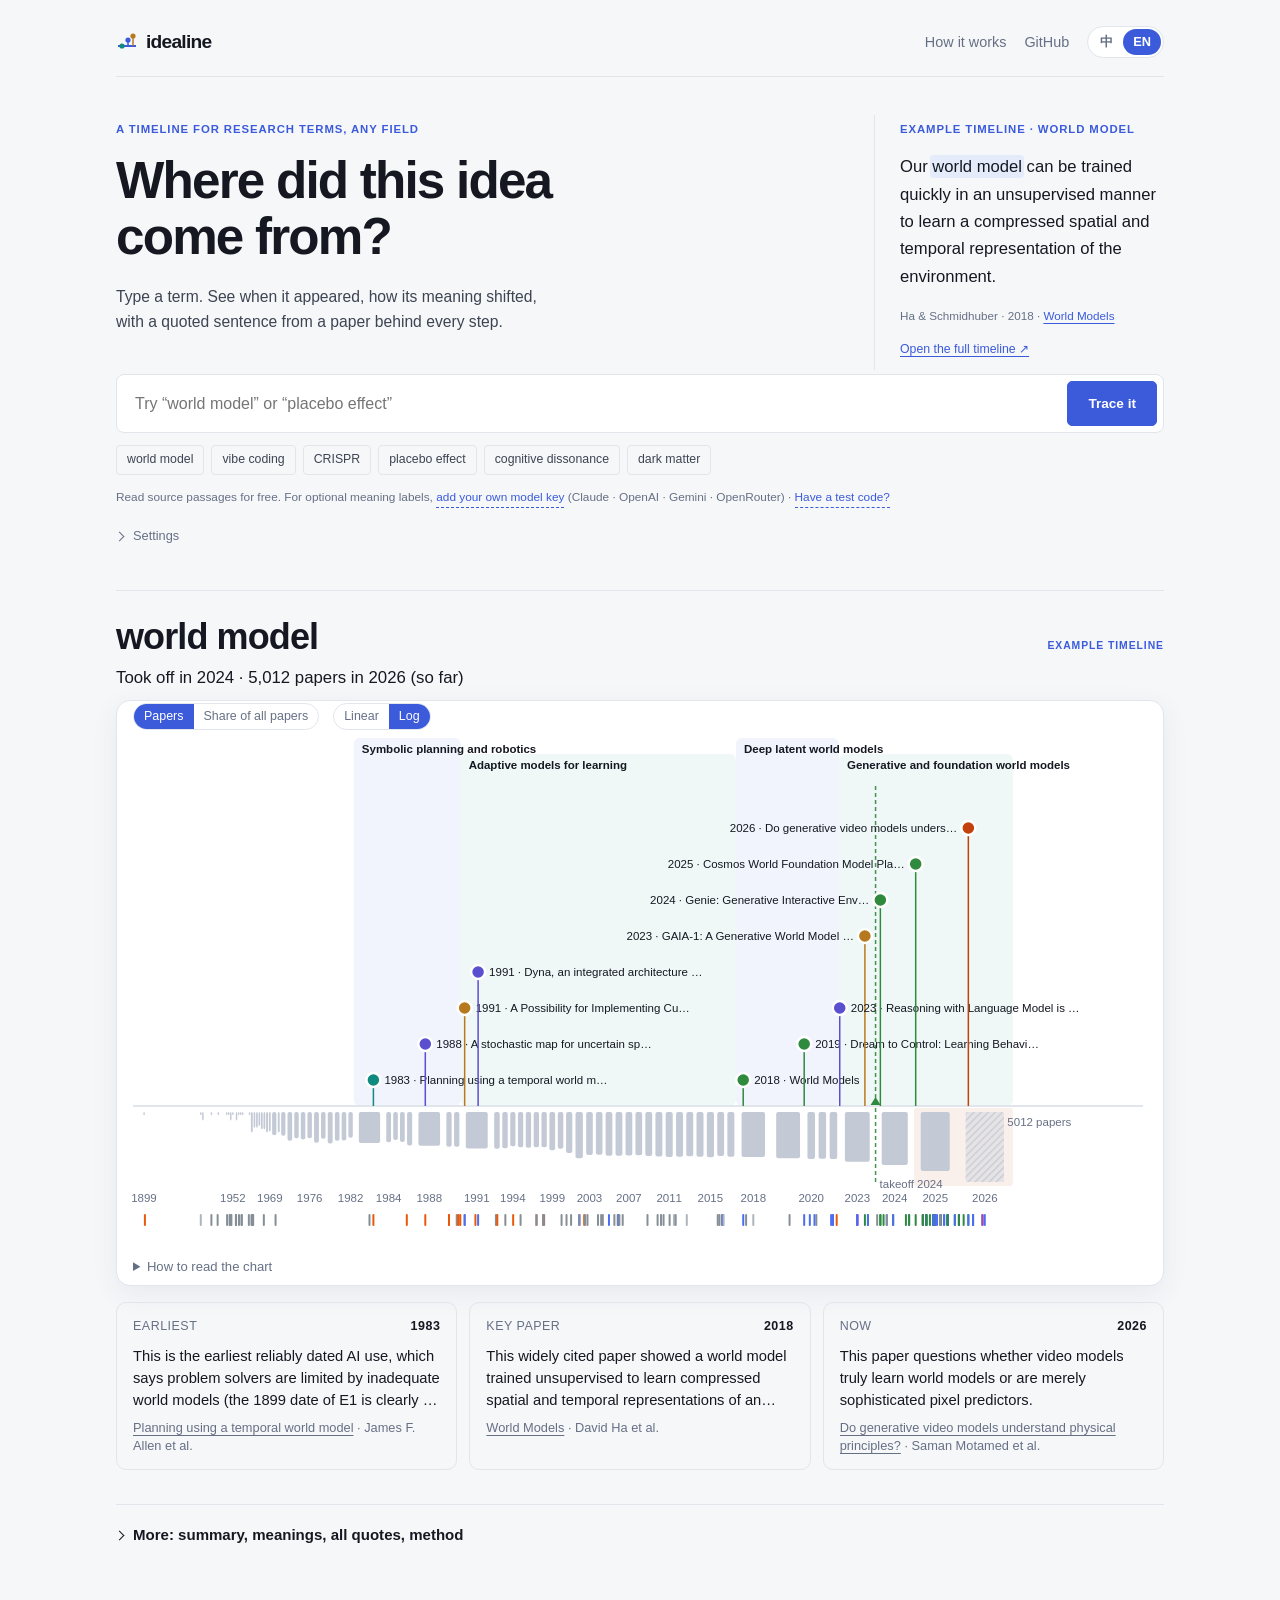
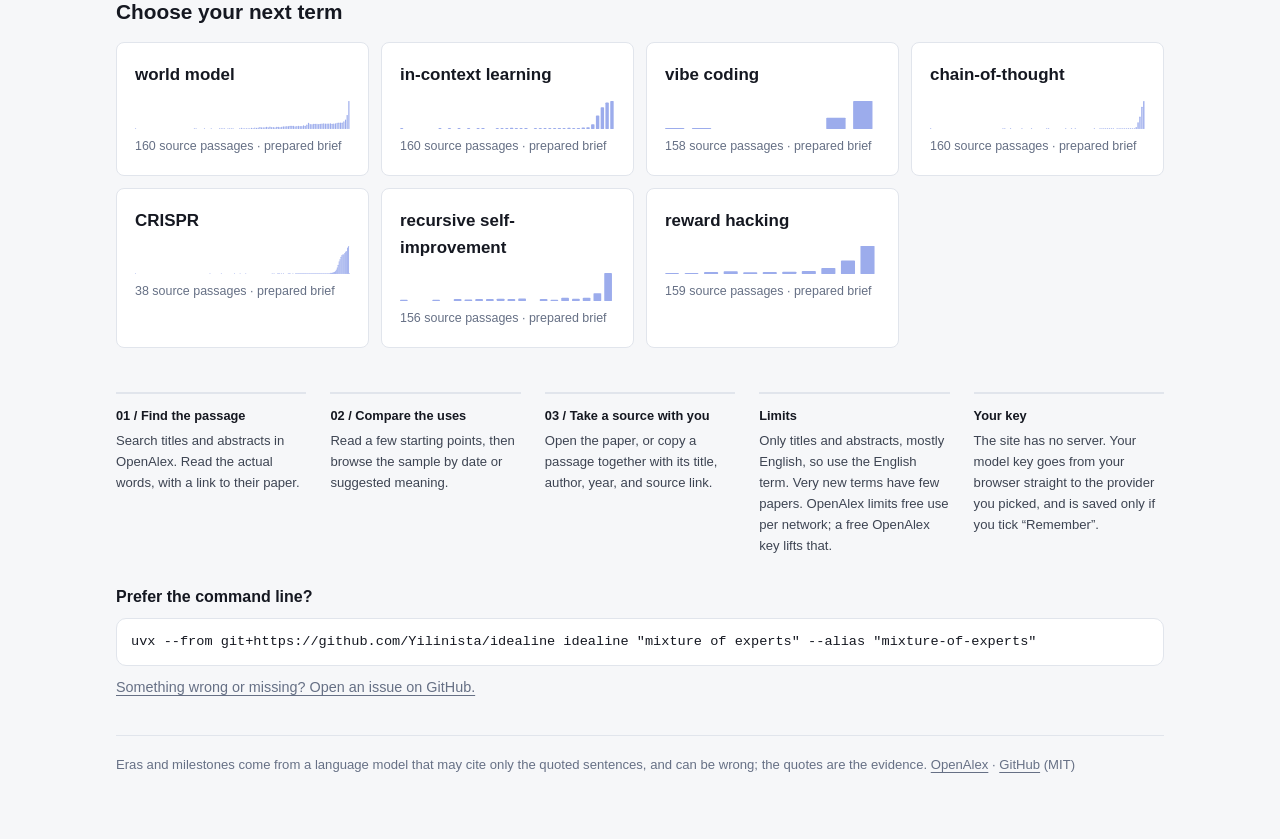
==== commit 4018a5a6: "One set of years per page: fix takeoff after a later slump, drop first-seen from the headline, key p" ====
--- a/docs/index.html
+++ b/docs/index.html
@@ -531,9 +531,9 @@
 </section>
 <footer><span data-i18n="footer">Eras and milestones come from a language model that may cite only the quoted sentences, and can be wrong; the quotes are the evidence.</span> <a href="https://openalex.org">OpenAlex</a> · <a href="https://github.com/Yilinista/idealine">GitHub</a> (MIT)</footer>
 </main>
-<script type="application/json" id="spec">{"system": "You are a careful historian of ideas. You trace where a technical\nterm came from and how its meaning changed, using only the evidence given.\n\nYou get: the term, its number of papers per year, and numbered sentences (E1, E2,\n...) from papers that use it, each with year, title, and citation count.\n\nThe same words often name unrelated things: a sports \"super agent\" and a software\n\"super agent\" share a name, not a history. First pick the meaning to follow: the one\nthe reader describes under \"Meaning the reader has in mind\", if given; otherwise the\nmeaning most common in the newest papers. Eras, milestones, and the summary follow\nonly that meaning, plus earlier ideas the evidence shows it grew out of (as\nancestor). Meanings that merely share the words are listed in senses with related: false,\nnever in eras or milestones.\n\nReturn:\n- focus: one sentence naming the meaning this timeline follows.\n- summary: two plain sentences a newcomer can read: where the term came from and\n  what it mostly means now.\n- senses: every distinct meaning of the words in the evidence, keyed S1, S2, ... For\n  each: a 1-4 word label, a one-line definition as the quotes use it, and related:\n  true for the followed meaning, its sub-senses, and earlier ideas it grew out of;\n  false for meanings that merely share the words. Split the followed meaning into\n  sub-senses only where the quotes clearly use it differently (for example a method\n  versus a product category).\n- quote_senses: for every evidence ID, the key of the sense that sentence uses, or\n  \"unclear\" when you cannot tell. Do not guess.\n- eras: 2 to 5 consecutive periods in which the term was used in a recognizably\n  different way. For each: start_year, end_year, a 2-5 word label, one sentence on\n  what the term meant then, and the IDs of sentences that show it.\n- milestones: 4 to 12 key moments. Kinds:\n  ancestor (an earlier idea the term grew out of, named in the evidence),\n  origin (earliest use in the evidence), coined (someone is credited with the name),\n  popularized, redefined (meaning changed), applied (moved into a new area),\n  critique (pushback).\n  For each: year, kind, title (the paper title, or how the evidence names the work,\n  e.g. \"Good, 'Speculations Concerning the First Ultraintelligent Machine'\"),\n  why (one sentence), evidence IDs, and work_ref: the evidence ID whose own paper IS\n  this milestone, or \"\" if the milestone is a work that the sentences name or cite.\n  Also for each: in_sense (true if its quotes use the term in the followed meaning),\n  coinage (true only if the work itself presents the name as new, e.g. \"we call this\n  ...\" or \"we introduce the term\"), and shift: for redefined or applied, one of\n  broadening, narrowing, metaphor, new field; otherwise none.\n\nPublication years come from OpenAlex and are occasionally wrong (a modern paper\ndated 1800, say). If a sentence clearly does not fit its year (it names later\nmethods, tools, or events), do not treat it as the origin.\n\nRules: every era and milestone needs at least one evidence ID. Never use outside\nknowledge to add works, dates, or people that the evidence does not mention; it is\nfine to leave gaps. Prefer fewer, well-supported items.", "schema": {"type": "object", "properties": {"focus": {"type": "string"}, "summary": {"type": "string"}, "senses": {"type": "array", "items": {"type": "object", "properties": {"key": {"type": "string"}, "label": {"type": "string"}, "definition": {"type": "string"}, "related": {"type": "boolean"}}, "required": ["key", "label", "definition", "related"], "additionalProperties": false}}, "quote_senses": {"type": "array", "items": {"type": "object", "properties": {"id": {"type": "string"}, "sense": {"type": "string"}}, "required": ["id", "sense"], "additionalProperties": false}}, "eras": {"type": "array", "items": {"type": "object", "properties": {"start_year": {"type": "integer"}, "end_year": {"type": "integer"}, "label": {"type": "string"}, "meaning": {"type": "string"}, "evidence": {"type": "array", "items": {"type": "string"}}}, "required": ["start_year", "end_year", "label", "meaning", "evidence"], "additionalProperties": false}}, "milestones": {"type": "array", "items": {"type": "object", "properties": {"year": {"type": "integer"}, "kind": {"type": "string", "enum": ["ancestor", "origin", "coined", "popularized", "redefined", "applied", "critique"]}, "title": {"type": "string"}, "why": {"type": "string"}, "evidence": {"type": "array", "items": {"type": "string"}}, "work_ref": {"type": "string"}, "in_sense": {"type": "boolean"}, "coinage": {"type": "boolean"}, "shift": {"type": "string", "enum": ["none", "broadening", "narrowing", "metaphor", "new field"]}}, "required": ["year", "kind", "title", "why", "evidence", "work_ref", "in_sense", "coinage", "shift"], "additionalProperties": false}}}, "required": ["focus", "summary", "senses", "quote_senses", "eras", "milestones"], "additionalProperties": false}, "css": "\n:root{--bg:#f6f7f9;--panel:#ffffff;--fg:#151821;--muted:#667085;--ink-soft:#3d4452;--line:#e1e5ec;--accent:#3b5bdb;--on-accent:#ffffff;\n--ancestor:#7a6aa8;--origin:#0f8a7e;--coined:#3b5bdb;--popularized:#2f8a3e;--redefined:#b7791f;--applied:#5a4fcf;--critique:#c2410c;\n--bar:#c3cad6;--era1:rgba(59,91,219,.07);--era2:rgba(15,138,126,.06);--glow:#e8edff;--shadow:0 8px 28px rgba(40,50,90,.07)}\n@media (prefers-color-scheme:dark){:root:not([data-theme=light]){--bg:#0c0f15;--panel:#141922;--fg:#e7eaf0;--muted:#8a93a5;--ink-soft:#c2c8d3;--line:#252c39;--accent:#7c9cff;--on-accent:#0a0f1f;\n--ancestor:#b6a6ff;--origin:#5fd3c4;--coined:#7ea2ff;--popularized:#7bd88f;--redefined:#e3b341;--applied:#a99cf5;--critique:#ff8a65;\n--bar:#3a4050;--era1:rgba(124,156,255,.08);--era2:rgba(95,211,196,.06);--glow:rgba(124,156,255,.10);--shadow:0 12px 40px rgba(0,0,0,.45)}}\n*{box-sizing:border-box}\nbody{margin:0;background:radial-gradient(1200px 500px at 50% -120px,var(--glow) 0%,transparent 70%) no-repeat,var(--bg);color:var(--fg);font:16px/1.6 ui-sans-serif,-apple-system,BlinkMacSystemFont,\"Segoe UI\",\"PingFang SC\",\"Hiragino Sans GB\",\"Noto Sans SC\",sans-serif}\nmain{max-width:1080px;margin:0 auto;padding:28px 16px 64px}\n.brand{font-size:.8rem;letter-spacing:.08em;text-transform:uppercase;color:var(--muted)}\n.brand a{color:inherit}\nh1{font-weight:650;letter-spacing:-.02em;font-size:clamp(1.8rem,4vw,2.6rem);line-height:1.15;margin:6px 0 10px}\n.summary{font-size:1.08rem;max-width:760px;margin:0 0 8px;color:var(--ink-soft)}\n.meta{color:var(--muted);font-size:.86rem}\n.card{background:var(--panel);border:1px solid var(--line);border-radius:14px;margin-top:22px;box-shadow:var(--shadow);overflow:hidden}\n.scroller{overflow-x:auto;-webkit-overflow-scrolling:touch}\nsvg text{fill:var(--fg);font-size:11.5px}\nsvg .muted{fill:var(--muted)}\n.ms{cursor:pointer;outline:none}\n.ms circle{stroke:var(--panel);stroke-width:2.5}\n.ms:hover circle,.ms:focus circle,.ms.sel circle{stroke:var(--fg)}\n.ms.sel text{font-weight:700}\n.legend{display:flex;flex-wrap:wrap;gap:6px 14px;padding:10px 16px;border-top:1px solid var(--line);font-size:.8rem;color:var(--muted)}\n.legend i{display:inline-block;width:9px;height:9px;border-radius:50%;margin-right:5px;vertical-align:0}\n.hint{font-size:.8rem;color:var(--muted);padding:10px 16px 0}\n.detail{padding:18px 20px}\n.kind{font-size:.72rem;font-weight:700;letter-spacing:.07em;text-transform:uppercase}\n.detail h2{font-size:1.2rem;font-weight:650;margin:4px 0 6px;line-height:1.3}\n.detail h2 a{color:inherit}\n.why{margin:0 0 10px}\n.status{font-size:.78rem;color:var(--muted)}\nblockquote{margin:10px 0;padding:2px 0 2px 12px;border-left:3px solid var(--line);color:var(--fg)}\nblockquote cite{display:block;font-style:normal;color:var(--muted);font-size:.8rem;margin-top:3px}\nblockquote cite a{color:inherit}\nmark{background:transparent;color:inherit;font-weight:650;text-decoration:underline;text-decoration-color:var(--accent);text-decoration-thickness:2px}\n.headline{margin:-6px 0 12px;font-size:.95rem;color:var(--ink-soft)}\n.headline:empty{display:none}\n.tlbar{display:flex;flex-wrap:wrap;gap:8px 14px;margin:2px 0 8px}\n.tlseg{display:inline-flex;border:1px solid var(--line);border-radius:999px;overflow:hidden}\n.tlseg button{font:inherit;font-size:.78rem;padding:3px 10px;border:0;background:transparent;color:var(--muted);cursor:pointer}\n.tlseg button[aria-pressed=true]{background:var(--accent);color:var(--on-accent)}\n.lanekey{flex-basis:100%;display:flex;flex-wrap:wrap;gap:4px 12px;margin-top:4px}\n.lanekey i{border-radius:1px;width:4px}\n.mslist{list-style:none;margin:10px 0 0;padding:0}\n.mslist button{display:block;width:100%;text-align:left;font:inherit;font-size:.88rem;padding:6px 8px;border:0;border-radius:8px;background:transparent;color:var(--fg);cursor:pointer}\n.mslist button.sel,.mslist button:hover{background:var(--era1)}\n.mslist b{display:inline-block;min-width:1.4em;color:var(--accent)}\n.checks{list-style:none;padding:0;margin:4px 0 10px;font-size:.88rem}\n.checks li.ok{color:var(--coined)}.checks li.no{color:var(--critique)}\n.shift,.caveat{font-size:.88rem;color:var(--muted);margin:4px 0 10px}\n.prov{font-size:.78rem;color:var(--muted);margin-top:8px}\n.era .mix{display:flex;height:8px;border-radius:4px;overflow:hidden;margin:10px 0 4px;background:var(--line)}\n.era .mix span{display:block;height:100%}\n.era .small{font-size:.8rem;margin:2px 0}\n.era .badge{display:inline-block;font-size:.74rem;padding:1px 7px;border-radius:999px;margin:2px 4px 0 0;border:1px solid var(--line)}\n.era .badge.new{color:var(--coined)}.era .badge.faded{color:var(--muted)}\n.era .words{font-size:.84rem;margin-top:8px}\n.era .words.thin{opacity:.6}\n.era .words .nw{font-weight:600;color:var(--fg)}\n.era .muted,.mixnote{color:var(--muted)}\n.mixnote{grid-column:1/-1;font-size:.8rem;margin:0}\n.qtick:hover rect:first-child{opacity:.6}\n.roots:empty{display:none}\n.roots{margin-top:22px;padding:14px 16px;border:1px solid var(--line);border-radius:12px;background:var(--panel)}\n.roots h3{margin:0 0 8px;font-size:1rem}\n.roots ul{margin:8px 0;padding-left:18px;font-size:.9rem}\n.roots li{margin:0 0 4px}\n.roots .muted{color:var(--muted)}.roots .small{font-size:.8rem;margin:6px 0 0}\n.roots svg text{fill:var(--muted)}\n.senses:empty{display:none}\n.senses{margin:4px 0 14px;padding:12px 16px;border:1px solid var(--line);border-left:3px solid var(--accent);border-radius:10px;background:var(--panel);font-size:.92rem}\n.senses p{margin:0 0 6px}\n.senses details{margin-top:6px}\n.senses summary{cursor:pointer;color:var(--accent);font-weight:600}\n.senses ul{margin:8px 0 0;padding-left:18px}\n.senses li{margin:0 0 8px}\n.senses .muted{color:var(--muted)}\n.senses li q{display:block;color:var(--muted);font-size:.86rem;margin-top:2px}\n.eras{display:grid;grid-template-columns:repeat(auto-fit,minmax(230px,1fr));gap:12px;margin-top:22px}\n.era{background:var(--panel);border:1px solid var(--line);border-radius:12px;padding:14px 16px}\n.era b{display:block;font-size:.78rem;color:var(--muted);font-weight:600}\n.era h3{margin:2px 0 6px;font-size:1rem}\n.era p{margin:0;font-size:.92rem}\ndetails{margin-top:28px;color:var(--muted);font-size:.88rem}\ndetails summary{cursor:pointer}\nfooter{margin-top:36px;color:var(--muted);font-size:.82rem}\nfooter a{color:inherit}\n\n/* Shared reading surface: quiet paper, ink, and selective evidence highlights. */\n:root{--quote-mark:#e4ecfb;--warning-bg:#fff0ce}\n@media(prefers-color-scheme:dark){:root:not([data-theme=light]){--quote-mark:#26345a;--warning-bg:#4a4024}}\nbody{background:var(--bg);font-size:16px;line-height:1.6}\nmain{max-width:1120px;padding:26px 36px 64px}\na{color:var(--accent);text-underline-offset:3px}\nbutton,input,select,textarea{font:inherit}\nbutton,a,summary,input,select,textarea{-webkit-tap-highlight-color:transparent}\n:focus-visible{outline:2px solid var(--accent);outline-offset:4px}\n[hidden]{display:none!important}\n.site-nav{display:flex;align-items:center;justify-content:space-between;gap:20px;padding-bottom:22px;border-bottom:1px solid var(--line)}\n.site-nav .wordmark{font-weight:750;font-size:1.2rem;text-decoration:none;color:var(--fg);letter-spacing:-.04em}\n.reading-lang{display:flex;gap:3px;padding:3px;border:1px solid var(--line);border-radius:8px}\n.reading-lang button{border:0;background:transparent;color:var(--muted);padding:4px 10px;border-radius:5px;cursor:pointer}\n.reading-lang button[aria-pressed=true]{background:var(--accent);color:var(--on-accent)}\n.term-header{padding:26px 0 4px}\n.term-header>a{font-size:.83rem;text-decoration:none}\n.term-header h1{font-weight:650;letter-spacing:-.025em;font-size:clamp(2rem,5vw,3.5rem);margin:18px 0 0}\n.eyebrow,.source-label{font-size:.71rem;font-weight:700;letter-spacing:.08em;text-transform:uppercase;color:var(--accent)}\n.brief-meta{display:flex;flex-wrap:wrap;gap:4px 20px;padding:12px 0 26px;color:var(--muted);font-size:.79rem}\n.brief-meta span+span{margin-left:auto}\n.reading-layout{display:grid;grid-template-columns:minmax(0,1fr) 210px;gap:44px;align-items:start}\n.reading-main{min-width:0}\n.section-heading{display:flex;align-items:baseline;justify-content:space-between;gap:8px 16px;flex-wrap:wrap}\n.section-heading h3{font-size:1.03rem;letter-spacing:-.015em;margin:0;color:var(--fg)}\n.section-heading>span{font-size:.72rem;color:var(--muted)}\n.section-intro{font-size:.86rem;color:var(--muted);margin:6px 0 20px;max-width:65ch}\n.source-card{padding:24px 28px;margin:0 0 16px;border:1px solid var(--line);border-radius:10px;background:var(--panel);scroll-margin:20px}\n.source-card:focus{outline:2px solid var(--accent);outline-offset:3px}\n.source-top{display:flex;justify-content:space-between;gap:12px;align-items:baseline}\n.source-year{color:var(--ink-soft);font-size:.8rem;font-variant-numeric:tabular-nums;white-space:nowrap}\n.source-type{font-size:.69rem;color:var(--muted);margin:6px 0 10px}\n.source-type span{color:var(--muted)}\n.source-card blockquote{font-size:1.22rem;line-height:1.65;letter-spacing:-.008em;margin:0;padding:0;border:0;overflow-wrap:anywhere}\nmark{background:var(--quote-mark);color:var(--fg);font-weight:inherit;text-decoration:none;box-decoration-break:clone;-webkit-box-decoration-break:clone;padding:0;border-radius:2px;box-shadow:0 0 0 2px var(--quote-mark)}\n.reading-note{font-size:.82rem;color:var(--ink-soft);margin:16px 0 0;line-height:1.6}\n.reading-note b{font-weight:600;color:var(--accent);margin-right:5px}\n.source-citation{border-top:1px solid var(--line);padding-top:14px;margin-top:20px}\n.source-citation h4{font-size:.83rem;font-weight:600;line-height:1.5;margin:0;overflow-wrap:anywhere}\n.source-citation h4 a{color:var(--fg);text-decoration:none}\n.source-citation h4 a:hover{text-decoration:underline}\n.source-citation p{font-size:.75rem;color:var(--muted);margin:4px 0 0}\n.source-actions{display:flex;gap:12px;align-items:center;flex-wrap:wrap;margin-top:17px;font-size:.76rem}\n.source-actions button,.source-actions a{cursor:pointer;min-height:36px;padding:7px 11px;border:1px solid var(--line);border-radius:5px;background:transparent;color:var(--accent);text-decoration:none;line-height:1.4}\n.source-actions .paper-link{background:var(--accent);border-color:var(--accent);color:var(--on-accent)}\n.source-actions .passage-link{margin-left:auto}\n.source-actions button:hover{border-color:var(--accent)}\n.source-warning{background:var(--warning-bg);color:var(--fg);font-size:.76rem;padding:6px 10px;border-radius:4px;margin:12px 0 0}\n.copy-status{font-size:.75rem;color:var(--accent)}\n.copy-status:not(:empty){margin-top:10px}\n.copy-status textarea{display:block;width:100%;min-height:150px;border:1px solid var(--line);background:var(--bg);color:var(--fg);padding:12px;margin-top:8px;font-size:.8rem}\n.reading-aside{border-top:2px solid var(--accent);padding-top:18px;position:sticky;top:22px}\n.reading-aside>p{font-size:1.38rem;line-height:1.5;margin:12px 0 22px}\n.reading-aside>a{display:flex;align-items:center;justify-content:space-between;text-decoration:none;font-size:.8rem;font-weight:600;border-bottom:1px solid var(--line);padding-bottom:12px}\n.aside-count{font-size:.73rem;color:var(--muted);padding-top:12px}\n.evidence-browser,.method-panel{border-top:1px solid var(--line);padding-top:22px;margin-top:30px;color:var(--ink-soft)}\n.evidence-browser>summary,.method-panel>summary,.timeline-diagnostics>summary{font-size:.94rem;color:var(--fg);font-weight:600;cursor:pointer}\n.evidence-browser>summary span{font-size:.75rem;margin-left:8px;font-weight:400;color:var(--muted)}\n.evidence-browser>p,.method-panel>p{font-size:.84rem;max-width:76ch}\n.evidence-filters{display:flex;gap:10px 12px;flex-wrap:wrap;align-items:flex-end;max-width:780px;margin:18px 0 6px}\n.evidence-filters label{display:flex;flex-direction:column;gap:4px;font-size:.72rem;color:var(--muted);min-width:0;flex:0 1 auto}\n.evidence-filters select{height:34px;background:var(--panel);color:var(--fg);border:1px solid var(--line);border-radius:6px;padding:0 32px 0 10px;font-size:.8rem;min-width:120px;max-width:280px;text-overflow:ellipsis}\n.filter-status{font-size:.75rem;color:var(--muted);margin:0 0 8px auto;font-variant-numeric:tabular-nums}\n.quote-results{max-width:780px;border-top:1px solid var(--line);margin-top:6px}\n.load-more{margin-top:16px;padding:9px 18px;border:1px solid var(--accent);border-radius:5px;background:transparent;color:var(--accent);cursor:pointer}\n.empty-state{border:1px dashed var(--line);padding:24px;border-radius:8px;font-size:.88rem}\n.usage-panel{border-top:1px solid var(--line);padding-top:24px;margin-top:30px}\n.usage-panel>p{font-size:.78rem;color:var(--muted);max-width:76ch;margin:8px 0 22px}\n.usage-panel svg{display:block;width:100%;height:82px;fill:var(--accent)}\n.usage-panel .partial-bar{opacity:.4}\n.usage-axis{display:flex;justify-content:space-between;font-size:.71rem;color:var(--muted);margin-top:8px}\n.method-panel h3{font-size:.88rem}\n.timeline-diagnostics{margin-top:20px}\n.file-tools{border-top:1px solid var(--line);margin-top:22px;padding-top:20px}\n.file-tools>summary{font-size:.84rem;cursor:pointer}\n.file-tools .actions{padding-top:12px}\n.home main{max-width:1120px}\n.home nav{padding-bottom:18px;border-bottom:1px solid var(--line)}\n.home nav .logo{font-size:1.2rem;letter-spacing:-.04em}\n.home .hero{text-align:left;max-width:none;margin:38px 0 0;display:grid;grid-template-columns:minmax(0,1fr) 290px;gap:0 56px}\n.home .hero-copy h1{font-size:clamp(2.1rem,4.2vw,3.2rem);font-weight:700;letter-spacing:-.035em;line-height:1.1;margin:12px 0 18px;max-width:530px}\n.home .hero-copy>p{font-size:.98rem;max-width:49ch;color:var(--ink-soft);margin:0 0 22px}\n.home .hero-example{border-left:1px solid var(--line);padding:0 0 10px 25px;align-self:start}\n.hero-example blockquote{font-size:1.04rem;line-height:1.65;border:0;padding:0;margin:12px 0}\n.hero-example cite{font-size:.73rem;color:var(--muted);font-style:normal}\n.hero-example>a{display:block;font-size:.77rem;margin-top:12px}\n.home #trace-form{grid-column:1/-1;max-width:none;margin-top:4px}\n.home .search{max-width:none;margin:0;border-radius:8px;padding:6px 6px 6px 18px;box-shadow:none}\n.home .search input{font-size:1rem}\n.home .btn{border-radius:5px;font-size:.85rem;padding:11px 20px}\n.home .chips{justify-content:flex-start;max-width:none;margin-top:12px;gap:7px}\n.home .chip{font-size:.77rem;padding:4px 10px;background:transparent;border:1px solid var(--line);color:var(--ink-soft);border-radius:4px}\n.home .chip:hover{border-color:var(--accent);color:var(--accent)}\n.home .keyline{font-size:.74rem;margin-top:13px}\n.home #formmsg{margin:0;grid-column:1/-1;min-height:0}\n.home #formmsg:not(:empty){padding-top:12px}\n.home #result{margin-top:38px;border-top:1px solid var(--line);padding-top:24px}\n.home .result-h h2{font-size:2.25rem;font-weight:650;letter-spacing:-.025em}\n.home .tag{font-size:.65rem;letter-spacing:.09em}\n.home #result.pending [data-part=reading],.home #result.pending .file-tools{display:none}\n.home .section-h{font-size:1.3rem;font-weight:650;margin-top:48px}\n.home .grid{grid-template-columns:repeat(auto-fit,minmax(225px,1fr));gap:12px}\n.home .tcard{border-radius:8px;box-shadow:none;padding:18px;transition:border-color .15s}\n.home .tcard:hover,.home .tcard:focus{transform:none;border-color:var(--accent)}\n.home .tcard h3{font-size:1.06rem}\n.home .tcard .spark{height:28px;opacity:.5}\n.home .how{margin-top:44px;gap:24px;grid-template-columns:repeat(auto-fit,minmax(170px,1fr))}\n.home .how b{font-size:.8rem}\n.home .how p{font-size:.82rem}\n.home .cli{margin-top:28px;max-width:none}\n.home footer{border-top:1px solid var(--line);padding-top:18px;max-width:none}\n.skip-link{position:absolute;left:12px;top:-100px;background:var(--panel);padding:10px;z-index:5}\n.skip-link:focus{top:12px}\n@media(max-width:760px){main{padding:18px 20px 44px}.reading-layout{grid-template-columns:minmax(0,1fr);gap:16px}.reading-aside{position:static;grid-row:1;padding:12px 0;border-top:0;border-bottom:1px solid var(--line)}.reading-aside>p{font-size:1.12rem;margin:6px 0 12px}.reading-aside>a{border:0;padding:0}.aside-count{display:none}.source-card{padding:20px}.home .hero{grid-template-columns:1fr;gap:0;margin-top:28px}.home .hero-example{display:none}.home .hero-copy h1{max-width:550px}.home .hero-copy>p{margin-bottom:18px}.brief-meta span+span{margin-left:0}.home .keyline{line-height:1.7}.home .result-h h2{font-size:1.9rem}}\n@media(max-width:460px){main{padding:16px 14px 36px}.source-card{padding:18px 16px}.source-card blockquote{font-size:1.12rem}.source-actions{gap:8px}.source-actions button,.source-actions a{min-height:40px}.home nav .links{gap:10px}.home nav .links>a{font-size:.75rem}.home .hero-copy h1{font-size:2.2rem}.home .search{padding-left:12px}.home .search input{font-size:.89rem}.home .btn{padding:11px 12px}.evidence-filters label{min-width:120px}.section-heading>span{width:100%}}\n/* The timeline leads the result; the source cards below are its evidence. */\n.timeline-main{margin:6px 0 34px}\n.timeline-main .timeline-summary{font-size:1.02rem;line-height:1.6;max-width:72ch;color:var(--fg);margin:0 0 10px}\n.timeline-main .card{margin-top:8px}\n\n/* Toolbar lines up with the hint text inside the timeline card. */\n.card>.tlbar{padding:0 16px}\n/* The roots spectrum scales down on narrow screens instead of widening the page. */\n.roots svg{max-width:100%;height:auto}\n\n/* Native selects get one look everywhere: same height as inputs, a quiet chevron. */\n.select{position:relative;display:block}\n.select select{appearance:none;-webkit-appearance:none;cursor:pointer;width:100%}\n.select::after{content:\"\";position:absolute;right:13px;top:50%;width:6px;height:6px;border-right:1.5px solid var(--muted);border-bottom:1.5px solid var(--muted);transform:translateY(-70%) rotate(45deg);pointer-events:none}\n\n/* Disclosure headings share one chevron instead of the browser triangle. */\n.evidence-browser>summary,.method-panel>summary,.more-panel>summary,.file-tools>summary,.timeline-diagnostics>summary,.home .opts>summary{list-style:none;display:flex;align-items:center;gap:10px;width:fit-content}\n.evidence-browser>summary::-webkit-details-marker,.method-panel>summary::-webkit-details-marker,.more-panel>summary::-webkit-details-marker,.file-tools>summary::-webkit-details-marker,.timeline-diagnostics>summary::-webkit-details-marker,.home .opts>summary::-webkit-details-marker{display:none}\n.evidence-browser>summary::before,.method-panel>summary::before,.more-panel>summary::before,.file-tools>summary::before,.timeline-diagnostics>summary::before,.home .opts>summary::before{content:\"\";flex:none;width:6px;height:6px;border-right:1.5px solid currentColor;border-bottom:1.5px solid currentColor;transform:rotate(-45deg);transition:transform .15s}\n.evidence-browser[open]>summary::before,.method-panel[open]>summary::before,.more-panel[open]>summary::before,.file-tools[open]>summary::before,.timeline-diagnostics[open]>summary::before,.home .opts[open]>summary::before{transform:rotate(45deg)}\n.evidence-browser>summary span{margin-left:0;font-variant-numeric:tabular-nums}\n\n/* Evidence list: compact rows, year first, so many passages can be scanned. */\n.quote-row{display:grid;grid-template-columns:52px minmax(0,1fr);gap:0 16px;padding:18px 0;border-bottom:1px solid var(--line);scroll-margin:20px}\n.quote-row:focus{outline:2px solid var(--accent);outline-offset:4px}\n.qr-year{font-size:.84rem;font-weight:600;color:var(--ink-soft);font-variant-numeric:tabular-nums;padding-top:3px}\n.quote-row blockquote{font-size:1rem;line-height:1.7;color:var(--fg);margin:0;padding:0;border:0;overflow-wrap:anywhere}\n.qr-cite{font-size:.8rem;color:var(--muted);margin:8px 0 0;line-height:1.5;overflow-wrap:anywhere}\n.qr-cite a{color:var(--fg);font-weight:600;text-decoration:none}\n.qr-cite a:hover{color:var(--accent);text-decoration:underline}\n.qr-foot{display:flex;flex-wrap:wrap;align-items:center;gap:6px 8px;margin-top:8px;font-size:.73rem}\n.qr-tag{padding:1px 9px;border-radius:999px;background:color-mix(in srgb,var(--accent) 9%,transparent);color:var(--accent);line-height:1.6}\n.qr-tag.plain{background:transparent;box-shadow:inset 0 0 0 1px var(--line);color:var(--muted)}\n.qr-warn{background:var(--warning-bg);color:var(--fg);padding:1px 8px;border-radius:4px;line-height:1.6}\n.qr-actions{margin-left:auto;display:flex;gap:2px}\n.qr-actions button,.qr-actions a{background:none;border:0;color:var(--muted);cursor:pointer;padding:4px 8px;border-radius:5px;text-decoration:none;font-size:.73rem;line-height:1.4}\n.qr-actions button:hover,.qr-actions a:hover{color:var(--accent);background:color-mix(in srgb,var(--accent) 8%,transparent)}\n.quote-row .copy-status:not(:empty){margin-top:6px}\n\n@media(max-width:760px){.evidence-filters label{flex:1 1 140px}.evidence-filters select{max-width:none}.filter-status{flex-basis:100%;margin:0}}\n@media(max-width:460px){.quote-row{grid-template-columns:1fr}.qr-year{padding:0 0 2px}.qr-actions{margin-left:0}}\n.alt-row{display:flex;flex-wrap:wrap;gap:6px;margin:0 0 16px}\n.alt-row .chip{margin:0;border-color:var(--accent);color:var(--accent)}\n\n/* Settings: one light column. Provider is a row of buttons, the version a menu,\n   rarely needed fields fold under \"More options\". */\n.home .opts{max-width:none;margin:12px 0 0;padding:0;border:0;border-radius:0;background:transparent}\n.home .opts[open]{padding:0}\n.home .opts>summary{font-size:.8rem;color:var(--muted);padding:6px 0}\n.home .opts>summary:hover{color:var(--fg)}\n/* Settings as a list: label left, current value right, tap a row to edit it in place. */\n.opts-body.slist{margin-top:8px;max-width:560px;padding:0;border:1px solid var(--line);border-radius:12px;background:var(--panel);overflow:hidden}\n.srow{margin:0;padding:0;border:0;border-top:1px solid var(--line);border-radius:0;background:transparent;font-size:inherit;color:var(--fg)}\n.slist>.srow:first-child{border-top:0}\n#keyrow>.srow{border-top:1px solid var(--line)}\n.srow>summary{list-style:none;display:flex;align-items:center;gap:12px;padding:13px 16px;cursor:pointer;font-size:.86rem}\n.srow>summary::-webkit-details-marker{display:none}\n.srow>summary:hover{background:color-mix(in srgb,var(--fg) 3%,transparent)}\n.srow>summary:focus-visible{outline:2px solid var(--accent);outline-offset:-2px}\n.srow>summary::after{content:\"\";flex:none;width:6px;height:6px;margin-left:2px;border-right:1.5px solid var(--muted);border-bottom:1.5px solid var(--muted);transform:rotate(-45deg);transition:transform .15s}\n.srow[open]>summary::after{transform:rotate(45deg)}\n.sl{flex:none;color:var(--fg)}\n.sv{flex:1;min-width:0;text-align:right;color:var(--muted);white-space:nowrap;overflow:hidden;text-overflow:ellipsis}\n.sv.ok{color:var(--accent)}\n.sv.link{color:var(--accent)}\n.sedit{display:flex;flex-direction:column;gap:10px;padding:2px 16px 16px}\n.opts .sedit .opts-hint,.home .opts .sedit .privacy{margin:0;font-size:.76rem;color:var(--muted);line-height:1.55}\n.opts-hint{font-size:.74rem;font-weight:400;color:var(--muted)}\n.seg{display:flex;flex-wrap:wrap;gap:6px}\n.seg button{font:inherit;font-size:.8rem;padding:6px 12px;border:1px solid var(--line);border-radius:999px;background:transparent;color:var(--ink-soft);cursor:pointer}\n.seg button:hover{border-color:var(--accent);color:var(--accent)}\n.seg button[aria-pressed=true]{background:var(--accent);border-color:var(--accent);color:var(--on-accent)}\n.opts input:not([type=checkbox]),.opts select{width:100%;height:36px;padding:0 11px;font:inherit;font-size:.85rem;border:1px solid var(--line);border-radius:8px;background:var(--panel);color:var(--fg)}\n.opts input:not([type=checkbox]):focus,.opts select:focus{outline:none;border-color:var(--accent);box-shadow:0 0 0 3px color-mix(in srgb,var(--accent) 16%,transparent)}\n.opts .select{display:block}\n.opts .select select{padding-right:32px}\n.keybox{display:flex;align-items:center;border:1px solid var(--line);border-radius:8px;background:var(--panel);padding:3px}\n.keybox:focus-within{border-color:var(--accent);box-shadow:0 0 0 3px color-mix(in srgb,var(--accent) 16%,transparent)}\n.opts .keybox input{border:0;height:30px;box-shadow:none;flex:1;min-width:0}\n.opts .keybox input:focus{box-shadow:none}\n.keybox button{font:inherit;font-size:.78rem;font-weight:600;height:30px;padding:0 14px;border:0;border-radius:6px;background:var(--accent);color:var(--on-accent);cursor:pointer;white-space:nowrap}\n.keybox button:disabled{opacity:.55;cursor:wait}\n.slink{font-size:.78rem;color:var(--accent);width:fit-content}\n#keycheck{font-size:.78rem}\n#keycheck:empty{display:none}\n.oa-how{margin:0;padding-left:18px;font-size:.76rem;color:var(--muted);line-height:1.65}\n.oa-how a{color:var(--accent)}\n.opts label.sswitch,.sswitch{display:flex;align-items:center;gap:12px;padding:12px 16px;border-top:1px solid var(--line);margin:0;cursor:pointer;font-size:.86rem}\n.sswitch .sl{flex:1;display:flex;flex-direction:column;gap:2px}\n.opts input.switch{appearance:none;-webkit-appearance:none;flex:none;width:40px;height:24px;margin:0;border-radius:999px;background:var(--line);position:relative;cursor:pointer;transition:background .15s}\n.opts input.switch::before{content:\"\";position:absolute;top:3px;left:3px;width:18px;height:18px;border-radius:50%;background:#fff;box-shadow:0 1px 2px rgba(0,0,0,.25);transition:transform .15s}\n.opts input.switch:checked{background:var(--accent)}\n.opts input.switch:checked::before{transform:translateX(16px)}\n.opts input.switch:focus-visible{outline:2px solid var(--accent);outline-offset:2px}\n.sfoot{display:flex;justify-content:flex-end;padding:10px 16px;border-top:1px solid var(--line);background:color-mix(in srgb,var(--fg) 2%,transparent)}\n.sfoot .linkbtn{font-size:.76rem}\n@media(max-width:460px){.srow>summary,.opts label.sswitch{padding:12px 14px}.sedit{padding:2px 14px 14px}}\n\n/* Evidence filters: meaning and period as chips with counts, order as a toggle. */\n.ev-filters{max-width:780px;margin:16px 0 0;display:flex;flex-direction:column;gap:10px}\n.frow{display:grid;grid-template-columns:52px minmax(0,1fr);gap:8px;align-items:start}\n.flabel{font-size:.74rem;color:var(--muted);padding-top:6px}\n.fchips{display:flex;flex-wrap:wrap;gap:6px}\n.fchip{display:inline-flex;align-items:center;gap:6px;font:inherit;font-size:.78rem;line-height:1.4;padding:4px 10px;border:1px solid var(--line);border-radius:999px;background:var(--panel);color:var(--ink-soft);cursor:pointer}\n.fchip i,.qr-tag i{display:inline-block;width:7px;height:7px;border-radius:50%;flex:none}\n.qr-tag i{margin-right:5px;vertical-align:1px}\n.fchip .n{font-size:.7rem;color:var(--muted);font-variant-numeric:tabular-nums}\n.fchip:hover{border-color:var(--accent)}\n.fchip[aria-pressed=true]{background:color-mix(in srgb,var(--accent) 10%,var(--panel));border-color:var(--accent);color:var(--fg)}\n.fchip[aria-pressed=true] .n{color:var(--accent)}\n.fbar{display:flex;align-items:center;justify-content:space-between;gap:10px;margin-top:4px}\n.fbar .filter-status{margin:0}\n.sortseg{display:inline-flex;border:1px solid var(--line);border-radius:8px;padding:2px;background:var(--panel)}\n.sortseg button{font:inherit;font-size:.74rem;border:0;background:transparent;color:var(--muted);padding:3px 10px;border-radius:6px;cursor:pointer}\n.sortseg button[aria-pressed=true]{background:var(--accent);color:var(--on-accent)}\n@media(max-width:460px){.frow{grid-template-columns:1fr;gap:4px}.flabel{padding-top:0}}\n\n/* Free result: say what a model key adds, with one button to the settings row. */\n.upsell{display:flex;align-items:center;gap:14px;max-width:780px;margin:12px 0 0;padding:12px 14px;border:1px solid color-mix(in srgb,var(--accent) 30%,var(--line));border-radius:10px;background:color-mix(in srgb,var(--accent) 6%,var(--panel))}\n.upsell[hidden]{display:none}\n.upsell p{margin:0;flex:1;font-size:.82rem;line-height:1.55;color:var(--ink-soft)}\n.upsell .btn{flex:none;white-space:nowrap}\n@media(max-width:560px){.upsell{flex-direction:column;align-items:flex-start}}\n\n/* One left inset (16px) for everything inside the timeline card. */\n.card .mslist{padding:0 8px}\n.card .detail{padding:18px 16px}\n.mslist button{display:grid;grid-template-columns:1.6em minmax(0,1fr);align-items:baseline}\n\n/* Test-code row: hidden unless the site carries a sealed test key. */\n#tester-msg{font-size:.78rem}\n#tester-msg:empty{display:none}\n.slist>.srow[hidden]:first-child+.srow{border-top:0}\n\n/* Short result: headline, chart, three cards. Everything else is folded. */\n.timeline-main .headline{font-size:1.05rem;color:var(--fg);margin:0 0 6px}\n.dnotes,.chart-key,.msfold{font-size:.82rem;color:var(--ink-soft);margin:4px 0 8px}\n.dnotes>summary,.chart-key>summary,.msfold>summary,.more-panel>summary{cursor:pointer;color:var(--muted);width:fit-content}\n.dnotes .dnote{margin:6px 0 0;line-height:1.5}\n.dnotes .dnote a{color:inherit;text-decoration:underline;text-underline-offset:2px}\n.card .chart-key,.card .msfold{padding:0 16px}\n.card .chart-key .hint{padding:6px 0 0}\n.card .detail:empty{display:none}\n.story{display:grid;grid-template-columns:repeat(3,minmax(0,1fr));gap:12px;margin-top:16px}\n.story-card{border:1px solid var(--line);border-radius:10px;padding:14px 16px;min-width:0}\n.sc-top{display:flex;justify-content:space-between;align-items:baseline;font-size:.78rem;color:var(--muted);text-transform:uppercase;letter-spacing:.04em}\n.sc-year{font-variant-numeric:tabular-nums;font-weight:600;color:var(--fg)}\n.sc-line{margin:8px 0;font-size:.92rem;line-height:1.5;color:var(--fg);display:-webkit-box;-webkit-line-clamp:3;-webkit-box-orient:vertical;overflow:hidden}\n.sc-src{margin:0;font-size:.8rem;line-height:1.4;color:var(--muted);display:-webkit-box;-webkit-line-clamp:2;-webkit-box-orient:vertical;overflow:hidden}\n.sc-src a{color:inherit}\n.more-panel{border-top:1px solid var(--line);padding-top:18px;margin-top:8px}\n.more-panel>summary{font-size:.94rem;font-weight:600;color:var(--fg)}\n.more-panel[open]>summary{margin-bottom:14px}\n.more-panel .brief-meta{padding:0;display:block}\n@media(max-width:760px){.story{grid-template-columns:minmax(0,1fr)}}\n", "timelineJs": "// idealine timeline renderer. renderTimeline(D, root) draws the interactive\n// timeline for one term into the elements under `root` marked with data-part:\n// headline, senses, chart, legend, detail, eras. Used by the static term pages and\n// the web app. All text from data is inserted with textContent or escaped; links\n// must be http(s). The pure helpers at the top (takeoff, burst, sense mix, co-terms)\n// have no DOM access and are exported for tests.\n(function (global) {\n  'use strict';\n  const KINDS = ['ancestor', 'origin', 'coined', 'popularized', 'redefined', 'applied', 'critique'];\n  const NS = 'http://www.w3.org/2000/svg';\n  const ISSUES = 'https://github.com/Yilinista/idealine/issues/new';\n  const SITE = 'https://yilinista.github.io/idealine/';\n  // Categorical colours for the evidence lane and the sense mix; grey = unknown/unclear.\n  const PALETTE = ['#4c6ef5', '#e8590c', '#2b8a3e', '#ae3ec9', '#c92a2a', '#1098ad', '#f59f00', '#5c7cfa'];\n  const GREY = '#adb5bd', OTHER = '#868e96';\n  const esc = s => String(s ?? '').replace(/[&\u003c>\"']/g, c => ({ '&': '&amp;', '\u003c': '&lt;', '>': '&gt;', '\"': '&quot;', \"'\": '&#39;' }[c]));\n  const safeUrl = u => (typeof u === 'string' && /^https?:\\/\\//i.test(u) ? u : null);\n  const reEsc = w => w.replace(/[.*+?^${}()|[\\]\\\\]/g, '\\\\$&');\n\n  // --- pure helpers ---------------------------------------------------------------\n\n  // Same onset rule as core.js: first year by which the term has 3 papers or 1% of all.\n  function onsetYear(counts) {\n    const total = counts.reduce((n, [, c]) => n + c, 0), need = Math.max(3, total * 0.01);\n    let acc = 0;\n    for (const [y, c] of [...counts].sort((a, b) => a[0] - b[0])) { acc += c; if (acc >= need) return y; }\n    return null;\n  }\n\n  // Yearly series with missing years filled with 0, from `from` to `to`.\n  function fill(counts, from, to) {\n    const m = new Map(counts);\n    const out = [];\n    for (let y = from; y \u003c= to; y++) out.push([y, m.get(y) || 0]);\n    return out;\n  }\n\n  // Ke et al. (PNAS 2015) awakening time: the year before the peak that lies farthest\n  // below the straight line from the first year to the peak. Null when the curve is\n  // too short or too small to have a slow start worth naming.\n  function awakening(counts) {\n    if (!counts.length) return null;\n    const peak = counts.reduce((a, b) => (b[1] > a[1] ? b : a));\n    const first = Math.max(counts[0][0], peak[0] - 60);\n    const s = fill(counts, first, peak[0]);\n    if (peak[1] \u003c 10 || s.length \u003c 4) return null;\n    const [t0, c0] = s[0], [tm, cm] = s[s.length - 1];\n    let best = null, bestD = 0;\n    for (const [t, c] of s) {\n      const d = ((cm - c0) / (tm - t0)) * (t - t0) + c0 - c;  // how far below the line\n      if (d > bestD) { bestD = d; best = t; }\n    }\n    return best != null && best > t0 && best \u003c tm ? best : null;\n  }\n\n  // Takeoff year: from the awakening point, the first year clearly above the slow\n  // start (more than twice its highest yearly count, and at least 3 papers). The\n  // awakening point itself can be the last quiet year, before the term even exists.\n  function takeoff(counts) {\n    const ta = awakening(counts);\n    if (ta == null) return null;\n    const m = new Map(counts);\n    const before = Math.max(0, ...counts.filter(([y]) => y \u003c ta).map(([, c]) => c));\n    const last = counts[counts.length - 1][0];\n    for (let y = ta; y \u003c= last; y++) if ((m.get(y) || 0) > Math.max(2 * before, 2)) return y;\n    return null;\n  }\n\n  // Takeoff of the main run of use: skip stray records cut off from it by more than\n  // three empty years (often misdated), the same rule the source cards use. The chart\n  // and the headline both use this, so they name the same year.\n  function mainRun(cs) {\n    const on = onsetYear(cs);\n    const nz = cs.filter(([, c]) => c > 0).map(([y]) => y);\n    let first = nz[0];\n    for (let i = 1; i \u003c nz.length; i++) if (nz[i] - nz[i - 1] > 3 && on && nz[i] \u003c= on) first = nz[i];\n    const main = cs.filter(([y]) => y >= first);\n    const ta0 = main.length >= 3 ? takeoff(main) : null;\n    return { first, main, ta: ta0 && ta0 > first ? ta0 : null };\n  }\n\n  // Kleinberg (2002) two-state burst detection on yearly counts. With per-year totals\n  // it uses the batched (binomial) form on shares; without, a Poisson form on counts.\n  // Returns [[startYear, endYear], ...] for the runs spent in the burst state.\n  function bursts(counts, totals, s = 2, gamma = 1) {\n    if (counts.length \u003c 3) return [];\n    const series = fill(counts, counts[0][0], counts[counts.length - 1][0]);\n    const tot = new Map(totals || []);\n    const useTot = series.every(([y]) => tot.get(y) > 0);\n    const n = series.length, R = series.reduce((a, [, r]) => a + r, 0);\n    let cost;\n    if (useTot) {\n      const D = series.reduce((a, [y]) => a + tot.get(y), 0), p = [R / D, Math.min(0.9999, (s * R) / D)];\n      cost = (i, y, r) => -(r * Math.log(p[i]) + (tot.get(y) - r) * Math.log(1 - p[i]));\n    } else {\n      const lam = [R / n, (s * R) / n];\n      cost = (i, y, r) => lam[i] - r * Math.log(lam[i]);\n    }\n    const up = gamma * Math.log(n);\n    let c = [0, up];\n    const back = [];\n    for (const [y, r] of series) {\n      const stay0 = c[0], from1to0 = c[1], to1from0 = c[0] + up, stay1 = c[1];\n      const n0 = Math.min(stay0, from1to0), n1 = Math.min(to1from0, stay1);\n      back.push([stay0 \u003c= from1to0 ? 0 : 1, to1from0 \u003c stay1 ? 0 : 1]);\n      c = [n0 + cost(0, y, r), n1 + cost(1, y, r)];\n    }\n    let st = c[0] \u003c= c[1] ? 0 : 1;\n    const states = new Array(n);\n    for (let i = n - 1; i >= 0; i--) { states[i] = st; st = back[i][st]; }\n    const out = [];\n    states.forEach((v, i) => {\n      if (!v) return;\n      const y = series[i][0];\n      if (out.length && out[out.length - 1][1] === y - 1) out[out.length - 1][1] = y; else out.push([y, y]);\n    });\n    return out.filter(([a, b]) => series.some(([y, r]) => y >= a && y \u003c= b && r > 0));\n  }\n\n  // Jensen-Shannon distance (base 2, 0..1) between two {key: count} maps.\n  function jsDistance(a, b) {\n    const keys = new Set([...Object.keys(a), ...Object.keys(b)]);\n    const sa = Object.values(a).reduce((x, y) => x + y, 0), sb = Object.values(b).reduce((x, y) => x + y, 0);\n    if (!sa || !sb) return null;\n    let d = 0;\n    for (const k of keys) {\n      const p = (a[k] || 0) / sa, q = (b[k] || 0) / sb, m = (p + q) / 2;\n      if (p) d += 0.5 * p * Math.log2(p / m);\n      if (q) d += 0.5 * q * Math.log2(q / m);\n    }\n    return Math.sqrt(Math.max(0, d));\n  }\n\n  // SemEval-2020 Task 1 binary change rule for small samples: a sense is new when it\n  // goes from at most k uses to at least n uses, faded the other way round.\n  function senseChange(prev, cur, k = 2, n = 5) {\n    const keys = new Set([...Object.keys(prev), ...Object.keys(cur)]);\n    const gained = [], lost = [];\n    for (const key of keys) {\n      if ((prev[key] || 0) \u003c= k && (cur[key] || 0) >= n) gained.push(key);\n      if ((prev[key] || 0) >= n && (cur[key] || 0) \u003c= k) lost.push(key);\n    }\n    return { gained, lost };\n  }\n\n  const STOP = new Set(('a about above after again against all also am an and any are as at be because been before being below between both but by can could did do does doing down during each few for from further had has have having here how however i if in into is it its itself just more most no nor not now of off on once only or other our out over own paper papers present propose proposed same she should so some such than that the their them then there these they this those through to too under until up use used uses using very via was we were what when where which while who whom why will with within without would you your study studies approach approaches based results show shows new also one two three may well like many much often recent including').split(' '));\n\n  // Word counts of the quotes, without stop words, numbers, or the term's own words.\n  function wordCounts(texts, termWords) {\n    const m = new Map();\n    for (const s of texts) {\n      for (const w of String(s).toLowerCase().match(/\\p{L}[\\p{L}\\p{N}-]{2,}/gu) || []) {\n        if (STOP.has(w) || termWords.has(w)) continue;\n        m.set(w, (m.get(w) || 0) + 1);\n      }\n    }\n    return m;\n  }\n\n  function cosine(a, b) {\n    let dot = 0, na = 0, nb = 0;\n    for (const [k, v] of a) { na += v * v; if (b.has(k)) dot += v * b.get(k); }\n    for (const v of b.values()) nb += v * v;\n    return na && nb ? dot / Math.sqrt(na * nb) : 0;\n  }\n\n  // Time of a quote or milestone as a fractional year: its month when the date agrees\n  // with its year and is not OpenAlex's 1 January stand-in for \"year only\".\n  function timeOf(year, date, fallback) {\n    const d = /^(\\d{4})-(\\d{2})/.exec(date || '');\n    const yearOnly = /^\\d{4}-01-01/.test(date || '');\n    return d && +d[1] === year && !yearOnly ? year + (+d[2] - 0.5) / 12 : year + fallback;\n  }\n\n  // --- interface text ---------------------------------------------------------------\n\n  // Pass a partial object as the third argument to translate it.\n  const fmtShare = v => { const pm = v * 1e6; return pm >= 10 ? Math.round(pm).toLocaleString('en-US') : pm.toFixed(pm >= 1 ? 1 : 2); };\n  const LABELS_EN = {\n    kinds: { origin: 'earliest found' },\n    msg: s => s,\n    papers: n => `${n} papers`,\n    yearPapers: (y, n) => `${y}: ${n} papers`,\n    timelineOf: term => `Timeline of ${term}`,\n    inSample: 'Linked paper uses the term itself.',\n    resolved: title => `Named in the quotes; matched to “${title}” in OpenAlex. Check the match.`,\n    unresolved: 'Named in the quotes but not found in OpenAlex, so there is no link.',\n    titleOf: 'Title of ',\n    legendDashed: 'dashed = no link found',\n    legendBars: 'bars = papers per year',\n    legendBarsQ: 'bars = papers per year; recent years by quarter',\n    legendShare: 'bars = papers per million in all of OpenAlex that year',\n    legendLog: 'log scale',\n    legendPartial: 'hatched = period not over yet',\n    noTotal: ys => `no full-year OpenAlex total for ${ys} yet, so no bar`,\n    follows: 'This timeline follows:',\n    otherSenses: n => `The same words also mean ${n === 1 ? 'one unrelated thing' : n + ' unrelated things'} in these papers. Left out of eras and milestones; the bars still count them.`,\n    otherSensesShow: 'Show the other meanings',\n    quotesN: n => `${n} quote${n === 1 ? '' : 's'}`,\n    wrongSense: '',\n    quarterPapers: (y, q, n) => `${y} Q${q}: ${n} papers`,\n    undated: n => `${n} dated only by year, not in any quarter`,\n    yLabel: 'Bars', yPapers: 'Papers', yShare: 'Share of all papers',\n    scaleLabel: 'Scale', scaleLinear: 'Linear', scaleLog: 'Log',\n    shareOf: (y, v) => `${y}: ${fmtShare(v)} per million papers in OpenAlex`,\n    perMillion: v => `${fmtShare(v)} per million`,\n    partial: d => `not over yet (data as of ${d})`,\n    burst: 'burst', takeoff: y => `takeoff ${y}`,\n    takeoffTip: 'Takeoff: the year the curve leaves its slow start (Ke et al. 2015). Burst: years of unusually high use (Kleinberg 2002). Both are computed from the counts.',\n    headline: h => `First seen ${h.first}` + (h.ta ? ` · took off ${h.ta}` : '') + ` · ${h.peak.toLocaleString('en-US')} papers in ${h.peakYear}` + (h.partialPeak ? ' (so far)' : ''),\n    notesN: n => `${n} note${n === 1 ? '' : 's'} on the data`,\n    milestonesN: n => `All ${n} milestones`,\n    laneBySense: 'ticks = quoted sentences, coloured by meaning',\n    laneByField: 'ticks = quoted sentences, coloured by the paper’s field',\n    fieldUnknown: 'field unknown', otherFields: 'other fields', unclear: 'meaning unclear', otherMeanings: 'other meanings',\n    mixTitle: 'Meanings in this era',\n    moved: v => `meaning moved ${v} since the previous era (0 = same mix, 1 = no overlap)`,\n    newSense: l => `new: ${l}`, fadedSense: l => `faded: ${l}`,\n    fewQuotes: n => `${n} tagged quote${n === 1 ? '' : 's'}: too few to compare`,\n    fewPrevQuotes: n => `previous era has only ${n} tagged quote${n === 1 ? '' : 's'}: too few to compare`,\n    mixNote: 'Meaning mixes count quoted sentences (titles and abstracts only); the labels come from the model and can be wrong.',\n    words: 'Common words', newWords: 'new', simLatest: v => `similarity to the latest era: ${v}`,\n    provCounted: 'Counted from OpenAlex; no model.',\n    provModel: (model, n, date) => `Labelled by ${model} from ${n} quote${n === 1 ? '' : 's'} (${date}).`,\n    earliestCaveat: 'Earliest paper found in OpenAlex (titles and abstracts only). Preprints, blogs and talks often come earlier.',\n    earlierUse: 'Know an earlier use?',\n    entityNote: (label, kind, date) => `${label} is ${kind === 'organization' ? 'an organization' : 'software'}, started ${date}: this timeline shows how papers write about it, not where an idea came from.`,\n    hiddenNamed: (n, y, label, date) => `Left out: ${n.toLocaleString('en-US')} paper${n === 1 ? '' : 's'} dated before ${y}, well before ${label} existed (${date}); the dates are wrong, or the words mean something else.`,\n    hiddenAsked: (n, y) => `Showing papers from ${y} on; ${n.toLocaleString('en-US')} earlier paper${n === 1 ? ' is' : 's are'} left out.`,\n    olderUse: (n, label, date) => `${n.toLocaleString('en-US')} papers used these words before ${label} existed (${date}), in another sense; they are included.`,\n    showAll: 'Show all years',\n    onlySince: y => `Show only papers from ${y} on`,\n    misdated: n => `Left out: ${n} early paper${n === 1 ? '' : 's'} with a wrong date (${n === 1 ? 'it cites or is copyrighted' : 'they cite or are copyrighted'} years later).`,\n    misdatedEg: (y, c, why) => (why === 'copyright' ? `E.g. dated ${y}, but its text says © ${c}:` : `E.g. dated ${y}, cites a ${c} paper:`),\n    checkExact: 'a quote has the exact phrase', checkSense: 'uses it in this meaning', checkCoin: 'presents the name as new',\n    shiftOf: s => `kind of change: ${({ broadening: 'broader', narrowing: 'narrower', metaphor: 'metaphor', 'new field': 'new field' })[s] || s}`,\n    checksNote: 'n/m = a separate AI check of 7 ready-made timelines agreed with that label type n of m times (not a check of this page)',\n    checked: (ok, n) => `A separate AI check of the ready-made timelines agreed with this label ${ok} times out of ${n}.`,\n    rootsTitle: 'Roots: what the papers using the term cite',\n    rootsNote: (p, r) => `From the references of ${p} sampled papers that use the term (${r} cited works looked up). Peaks are publication years cited far more than their neighbours (reference publication year spectroscopy, Marx et al. 2014); each shows its most-cited work.`,\n    rootsCites: n => `cited by ${n} of these papers`,\n    rootsBtn: n => `Find roots (about ${n} OpenAlex requests)`,\n  };\n\n  // Notes under the headline (HTML, escaped here): the name the term stands for, records\n  // left out, and a link to the narrower search when the words had an older meaning.\n  function scopeNotes(D, L) {\n    const out = [], e = D.entity, h = D.hiddenBefore, o = D.olderUse, bad = D.misdated || [];\n    const link = (u, t) => (safeUrl(u) ? `\u003ca href=\"${esc(u)}\" target=\"_blank\" rel=\"noopener noreferrer\">${esc(t)}\u003c/a>` : esc(t));\n    if (e) out.push(esc(L.entityNote(e.label, e.kind, e.date)) + ' ' + link(e.url, 'Wikidata'));\n    // Links rerun the search on the site (this page itself when it is the app).\n    const app = global.document && global.document.getElementById && global.document.getElementById('trace-form');\n    const base = app && global.location && /^https?:$/.test(global.location.protocol) ? global.location.origin + global.location.pathname : SITE;\n    const rerun = since => `${base}?term=${encodeURIComponent(D.term)}` + ((D.aliases || []).length ? '&alias=' + encodeURIComponent(D.aliases.join(', ')) : '') +\n      (D.meaning ? '&meaning=' + encodeURIComponent(D.meaning) : '') + `&since=${since}`;\n    if (h) {\n      out.push(esc(h.named && e ? L.hiddenNamed(h.n, h.year, e.label, e.date) : L.hiddenAsked(h.n, h.year)) + ` \u003ca href=\"${esc(rerun('all'))}\">${esc(L.showAll)}\u003c/a>`);\n    }\n    if (o && e) out.push(esc(L.olderUse(o.n, e.label, e.date)) + ` \u003ca href=\"${esc(rerun(o.year))}\">${esc(L.onlySince(o.year))}\u003c/a>`);\n    if (bad.length) {\n      const w = bad[0];\n      out.push(esc(L.misdated(bad.length)) + ' ' + esc(L.misdatedEg(w.year, w.cites, w.why)) + ' ' + link(w.url, w.title));\n    }\n    return out;\n  }\n\n  // --- renderer ---------------------------------------------------------------------\n\n  function renderTimeline(D, root, labels) {\n    root = root || document;\n    const L = Object.assign({}, LABELS_EN, labels || {});\n    const css = n => getComputedStyle(document.documentElement).getPropertyValue('--' + n).trim();\n    const el = (tag, attrs = {}, parent) => {\n      const e = document.createElementNS(NS, tag);\n      for (const k in attrs) e.setAttribute(k, attrs[k]);\n      if (parent) parent.appendChild(e);\n      return e;\n    };\n    const kindName = k => (L.kinds && L.kinds[k]) || k;\n    const part = name => root.querySelector(`[data-part=\"${name}\"]`);\n    const chart = part('chart'), detail = part('detail');\n    chart.textContent = '';\n    const KIND_OK = k => (KINDS.includes(k) ? k : 'origin');\n    const phrases = [D.term, ...(D.aliases || [])].filter(p => p && p.trim());\n    const termSrc = '(' + phrases.map(p => p.split(/[\\s-]+/).filter(Boolean).map(reEsc).join('[\\\\s-]+')).join('|') + ')';\n    const termRe = new RegExp(termSrc, 'igu'), termTest = new RegExp(termSrc, 'iu');\n    const termWords = new Set(phrases.flatMap(p => p.toLowerCase().split(/[\\s-]+/)).flatMap(w => [w, w + 's', w.replace(/s$/, '')]));\n    // Split the raw text first, then escape each piece, so entities are never cut.\n    const mark = s => String(s ?? '').split(termRe).map((p, i) => (i % 2 ? `\u003cmark>${esc(p)}\u003c/mark>` : esc(p))).join('');\n    const quotes = Array.isArray(D.quotes) ? D.quotes : [];\n    const senses = Array.isArray(D.senses) ? D.senses : [];\n    const related = new Set(senses.filter(s => s.related).map(s => s.key));\n    const sensesOn = senses.length > 0 && quotes.some(q => q.sense);\n    const totals = new Map(D.totals || []);\n    // Totals fetched in an earlier year than this data: their last year was not over yet,\n    // so its share would be too high. Leave those years out of the share view.\n    const asofY = /^\\d{4}/.test(D.totalsAsOf || '') ? +D.totalsAsOf.slice(0, 4) : 0;\n    if (asofY && /^\\d{4}/.test(D.generated || '') && +D.generated.slice(0, 4) > asofY) for (const y of [...totals.keys()]) if (y >= asofY) totals.delete(y);\n    const missingTot = totals.size ? D.counts.filter(([y, c]) => c > 0 && !totals.get(y)).map(([y]) => y) : [];\n    const genDate = /^\\d{4}-\\d{2}-\\d{2}$/.test(D.generated || '') ? D.generated : null;\n    const prov = n => (D.model ? L.provModel(D.model, n, D.generated || '') : L.provCounted);\n\n    // View state: bar height (papers or share) and scale (auto, linear, log), kept in the URL.\n    const params = new URLSearchParams(global.location ? global.location.search : '');\n    const view = { y: params.get('y') === 'share' && totals.size ? 'share' : 'papers', scale: ['linear', 'log'].includes(params.get('scale')) ? params.get('scale') : 'auto' };\n    let msLaid = [], selected = -1, logOn = false;\n\n    // Colour of a quote tick: by meaning when the model tagged quotes, else by field.\n    const colorKey = (() => {\n      if (sensesOn) {\n        const map = new Map();\n        senses.filter(s => s.related).forEach((s, i) => map.set(s.key, PALETTE[i % PALETTE.length]));\n        const items = senses.filter(s => s.related && quotes.some(q => q.sense === s.key)).map(s => [s.label, map.get(s.key)]);\n        if (quotes.some(q => q.sense && q.sense !== 'unclear' && !related.has(q.sense))) items.push([L.otherMeanings, OTHER]);\n        if (quotes.some(q => !q.sense || q.sense === 'unclear')) items.push([L.unclear, GREY]);\n        return { of: q => (related.has(q.sense) ? map.get(q.sense) : q.sense && q.sense !== 'unclear' ? OTHER : GREY), items, title: L.laneBySense };\n      }\n      const byField = new Map();\n      for (const q of quotes) if (q.field) byField.set(q.field, (byField.get(q.field) || 0) + 1);\n      const top = [...byField].sort((a, b) => b[1] - a[1]).slice(0, 6).map(([f]) => f);\n      const map = new Map(top.map((f, i) => [f, PALETTE[i]]));\n      const items = top.map(f => [f, map.get(f)]);\n      if (quotes.some(q => q.field && !map.has(q.field))) items.push([L.otherFields, OTHER]);\n      if (quotes.some(q => !q.field)) items.push([L.fieldUnknown, GREY]);\n      return { of: q => (!q.field ? GREY : map.get(q.field) || OTHER), items, title: L.laneByField };\n    })();\n\n    function build() {\n      chart.textContent = '';\n      const counts = new Map(D.counts);\n      const years = [...counts.keys(), ...D.milestones.map(m => m.year), ...D.eras.flatMap(e => [e.start, e.end])].filter(Boolean);\n      if (!years.length) return;\n      const nowYear = Math.max(...years), minYear = Math.max(Math.min(...years), nowYear - 600);\n      const avail = Math.max(320, chart.parentElement.clientWidth || 900);\n      const compact = avail \u003c 600;  // phones: numbered dots, cards listed below\n      const left = 26, labelRoom = compact ? 40 : 150, width = Math.max(compact ? 340 : 600, avail);\n      const share = view.y === 'share';\n      // Slots along the axis: one per year, or one per quarter for the years that\n      // data.quarters covers (young terms; not in the share view, which is yearly).\n      const qByYear = new Map();\n      if (!share) for (const [k, c] of D.quarters || []) {\n        const m = /^(\\d{4})-Q([1-4])$/.exec(k);\n        if (m) (qByYear.get(+m[1]) || qByYear.set(+m[1], []).get(+m[1])).push([+m[2], c]);\n      }\n      const msT = D.milestones.map(m => timeOf(m.year, m.date, 0.02));\n      const slots = [];\n      for (let y = minYear; y \u003c= nowYear; y++) {\n        const qs = qByYear.get(y);\n        if (qs) qs.sort((p, q) => p[0] - q[0]).forEach(([q, c]) => slots.push({ y, q, t0: y + (q - 1) / 4, t1: y + q / 4, c }));\n        else slots.push({ y, q: 0, t0: y, t1: y + 1, c: counts.get(y) || 0 });\n      }\n      // Bar value: papers, or papers per all OpenAlex works that year.\n      // Years with papers but no shipped total (newer than the snapshot) get no bar; the legend says so.\n      for (const s of slots) s.v = share ? (totals.get(s.y) ? s.c / totals.get(s.y) : 0) : s.c;\n      // The period the data was fetched in is not over yet.\n      if (genDate) {\n        const gy = +genDate.slice(0, 4), gq = Math.ceil(+genDate.slice(5, 7) / 3);\n        for (const s of slots) s.partial = s.y === gy && (!s.q || s.q === gq);\n      }\n      // Each slot gets width by how much happens in it: milestone slots and busy slots\n      // are wide, quiet ones thin. A century of rare use stays a short strip.\n      const peakC = Math.max(1, ...slots.map(s => s.c));\n      const hasMs = s => msT.some(t => t >= s.t0 && t \u003c s.t1);\n      const raw = s => (hasMs(s) ? (compact ? 18 : 30) : 0) + 34 * Math.sqrt(s.c / peakC) + (s.q ? 12 : s.c / peakC > 0.002 ? 6 : 2);\n      const total = slots.reduce((a, s) => a + raw(s), 0);\n      const scale = Math.max(0.4, Math.min(2.2, (width - left - labelRoom) / total));\n      let acc = left;\n      for (const s of slots) { s.x0 = acc; acc += raw(s) * scale; s.x1 = acc; s.xc = (s.x0 + s.x1) / 2; }\n      const X = t => {\n        const s = slots.find(s => t >= s.t0 && t \u003c s.t1) || (t \u003c slots[0].t0 ? slots[0] : slots[slots.length - 1]);\n        const f = Math.max(0, Math.min(1, (t - s.t0) / (s.t1 - s.t0)));\n        return s.x0 + f * (s.x1 - s.x0);\n      };\n      const fine = slots.some(s => s.q);\n\n      // Lay out milestone labels in lanes so they do not overlap. Phones show numbers.\n      const lanes = [], laneH = compact ? 26 : 36, axisPad = 26;\n      msLaid = D.milestones.map((m, i) => {\n        const label = compact ? String(i + 1) : m.title.length > 34 ? m.title.slice(0, 33) + '…' : m.title;\n        const text = compact ? label : `${m.year} · ${label}`;\n        const w = [...text].reduce((s, c) => s + (/[A-Z]/.test(c) ? 8 : 6.3), 0) + 22, x = X(msT[i]);\n        // A label that would run past the right edge goes on the left of its dot, so the\n        // chart fits the card instead of scrolling for one label.\n        const flip = !compact && x + w + 24 > width && x - w > left;\n        let lane = 0;\n        while ((lanes[lane] ?? -1e9) > (flip ? x - w : x) - 6) lane++;\n        lanes[lane] = flip ? x + 10 : x + w;\n        return { ...m, kind: KIND_OK(m.kind), i, label, text, x, lane, flip };\n      });\n      const nLanes = Math.max(1, lanes.length);\n      const W = Math.max(width, ...lanes.map(r => r + 24), acc + 20);\n      const eraH = D.eras.length ? 44 : 0, top = eraH + 10;\n      const axisY = top + nLanes * laneH + axisPad, barH = 70;\n      const tickY = axisY + barH + 26, laneY = tickY + (fine ? 26 : 12), hasLane = quotes.length > 0;\n      const H = laneY + (hasLane ? 22 : 0) + 8;\n      const svg = el('svg', { width: W, height: H, viewBox: `0 0 ${W} ${H}`, role: 'img', 'aria-label': L.timelineOf(D.term) });\n      const defs = el('defs', {}, svg);\n      const pat = el('pattern', { id: 'idl-hatch', width: 5, height: 5, patternUnits: 'userSpaceOnUse', patternTransform: 'rotate(45)' }, defs);\n      el('rect', { width: 5, height: 5, fill: css('bar'), opacity: 0.35 }, pat);\n      el('line', { x1: 0, y1: 0, x2: 0, y2: 5, stroke: css('bar'), 'stroke-width': 2.5 }, pat);\n\n      // Era bands; labels alternate between two rows and are cut to fit.\n      D.eras.forEach((e, k) => {\n        const xa = X(e.start), xb = X(e.end + 1 - 1e-6), row = k % 2;\n        el('rect', { x: xa, y: row * 16, width: Math.max(4, xb - xa), height: axisY - row * 16, fill: css(k % 2 ? 'era2' : 'era1'), rx: 6 }, svg);\n        const next = D.eras[k + 2], room = (next ? X(next.start) : W) - xa - 12;\n        const maxChars = Math.max(compact ? 4 : 8, Math.floor(room / 6.6));\n        const label = e.label.length > maxChars ? e.label.slice(0, maxChars - 1) + '…' : e.label;\n        const t = el('text', { x: xa + 8, y: 15 + row * 16, 'font-weight': 600, 'font-size': 11 }, svg);\n        t.textContent = label;\n        el('title', {}, t).textContent = `${e.start}–${e.end}: ${e.label}`;\n      });\n\n      // Takeoff and bursts, computed from the yearly counts (shares when totals exist).\n      const ta = (D.counts || []).length ? mainRun(D.counts).ta : null, bs = bursts(D.counts, D.totals);\n      for (const [a, b] of bs) {\n        const xa = X(a), xb = X(b + 1 - 1e-6);\n        const r = el('rect', { x: xa, y: axisY + 2, width: Math.max(3, xb - xa), height: barH + 8, fill: css('critique'), opacity: 0.08, rx: 3 }, svg);\n        el('title', {}, r).textContent = `${L.burst} ${a === b ? a : a + '–' + b}. ${L.takeoffTip}`;\n      }\n\n      // Bars hang below the axis. Linear or log height; log by default when the\n      // values span more than 50x, so the early years are not flattened to nothing.\n      const vals = slots.map(s => s.v).filter(v => v > 0);\n      const vmax = Math.max(...vals, 1e-12), vmin = Math.min(...vals, vmax);\n      logOn = view.scale === 'log' || (view.scale === 'auto' && vmax / vmin > 50);\n      const lmin = Math.log(vmin) - 0.4, lmax = Math.log(vmax);\n      const hOf = v => (v \u003c= 0 ? 0 : Math.max(1.5, logOn ? ((Math.log(v) - lmin) / (lmax - lmin || 1)) * barH : (v / vmax) * barH));\n      for (const s of slots) {\n        if (!s.v) continue;\n        const wd = s.x1 - s.x0;\n        const r = el('rect', { x: s.xc - wd * 0.34, y: axisY + 6, width: Math.max(1.5, wd * 0.68), height: hOf(s.v), fill: s.partial ? 'url(#idl-hatch)' : css('bar'), rx: 2 }, svg);\n        let tip = share ? L.shareOf(s.y, s.v) : s.q ? L.quarterPapers(s.y, s.q, s.c) : L.yearPapers(s.y, s.c);\n        if (s.partial) tip += ' · ' + L.partial(genDate);\n        el('title', {}, r).textContent = tip;\n      }\n      el('line', { x1: left - 10, x2: W - 20, y1: axisY, y2: axisY, stroke: css('line'), 'stroke-width': 2 }, svg);\n      if (ta) {\n        // At the start of the takeoff year, in the gap between bars, and through the whole\n        // chart so it reads as \"everything right of this line came after takeoff\".\n        const x = X(ta);\n        el('line', { x1: x, x2: x, y1: Math.max(0, top - 6), y2: axisY + barH + 6, stroke: css('popularized'), 'stroke-width': 1.5, 'stroke-dasharray': '4 3', opacity: 0.9 }, svg);\n        el('path', { d: `M${x - 5},${axisY - 1} L${x + 5},${axisY - 1} L${x},${axisY - 9} Z`, fill: css('popularized') }, svg);\n        const t = el('text', { x: x + 4, y: axisY + barH + 12, class: 'muted', 'font-size': 10 }, svg);\n        t.textContent = L.takeoff(ta);\n        el('title', {}, t).textContent = L.takeoffTip;\n      }\n      // Quarter years: Q labels per slot, the year centred underneath.\n      for (const [y] of qByYear) {\n        const qs = slots.filter(s => s.y === y && s.q);\n        if (!qs.length) continue;\n        qs.forEach(s => { if (s.x1 - s.x0 >= 16) el('text', { x: s.xc, y: tickY, 'text-anchor': 'middle', class: 'muted', 'font-size': 10.5 }, svg).textContent = 'Q' + s.q; });\n        const yl = el('text', { x: (qs[0].x0 + qs[qs.length - 1].x1) / 2, y: tickY + 16, 'text-anchor': 'middle', class: 'muted', 'font-weight': 600 }, svg);\n        yl.textContent = y;\n        const und = new Map(D.undated || []).get(y);\n        el('title', {}, yl).textContent = L.yearPapers(y, counts.get(y) || 0) + (und ? ' · ' + L.undated(und) : '');\n      }\n      // Year labels: never closer than 36px; the newest year always gets one.\n      const yearSlots = slots.filter(s => !s.q && (s.c || D.milestones.some(m => m.year === s.y)));\n      let last = qByYear.size ? Math.min(...slots.filter(s => s.q).map(s => s.x0)) + 18 : 1e9;\n      yearSlots.sort((a, b) => b.y - a.y).forEach(s => {\n        if (last - s.xc \u003c 36) return;\n        el('text', { x: s.xc, y: tickY, 'text-anchor': 'middle', class: 'muted' }, svg).textContent = s.y;\n        last = s.xc;\n      });\n      const peak = slots.reduce((a, s) => (s.v > (a ? a.v : 0) ? s : a), null);\n      if (peak) {\n        const t = el('text', { x: peak.xc + (peak.x1 - peak.x0) * 0.4, y: axisY + 20, class: 'muted', 'font-size': 10.5 }, svg);\n        t.textContent = share ? L.perMillion(peak.v) : L.papers(peak.c);\n      }\n\n      // Evidence lane: one tick per quoted sentence, at its month when known.\n      if (hasLane) {\n        for (const q of quotes) {\n          if (!q.year) continue;\n          const x = X(timeOf(q.year, q.date, 0.5));\n          const g = el('g', { class: 'qtick' }, svg);\n          el('rect', { x: x - 1, y: laneY, width: 2, height: 12, fill: colorKey.of(q), rx: 1 }, g);\n          el('rect', { x: x - 3, y: laneY - 2, width: 6, height: 16, fill: 'transparent' }, g);\n          const txt = String(q.text || '');\n          el('title', {}, g).textContent = `${q.year} · ${q.title}: ${txt.length > 220 ? txt.slice(0, 219) + '…' : txt}`;\n          const u = safeUrl(q.url);\n          if (u) { g.style.cursor = 'pointer'; g.addEventListener('click', () => global.open(u, '_blank', 'noopener')); }\n        }\n      }\n\n      msLaid.forEach(m => {\n        const y = axisY - axisPad - m.lane * laneH;\n        const g = el('g', { class: 'ms', tabindex: 0, role: 'button', 'aria-label': `${m.year} ${kindName(m.kind)}: ${m.title}` }, svg);\n        const hitW = m.text.length * 6.3 + (compact ? 24 : 70);\n        el('rect', { x: m.flip ? m.x + 10 - hitW : m.x - 10, y: y - 12, width: hitW, height: 24, fill: 'transparent' }, g);\n        el('line', { x1: m.x, x2: m.x, y1: y, y2: axisY, stroke: css(m.kind), 'stroke-width': 1.5, 'stroke-dasharray': m.link === 'unresolved' ? '3 3' : '' }, g);\n        el('circle', { cx: m.x, cy: y, r: 7, fill: css(m.kind) }, g);\n        const t = el('text', m.flip ? { x: m.x - 11, y: y + 4, 'text-anchor': 'end' } : { x: m.x + 11, y: y + 4 }, g);\n        t.textContent = m.text;\n        g.addEventListener('click', () => select(m.i, true));\n        g.addEventListener('keydown', ev => { if (ev.key === 'Enter' || ev.key === ' ') { ev.preventDefault(); select(m.i, true); } });\n        m.g = g;\n      });\n      chart.appendChild(svg);\n      renderList(compact);\n      renderLegend();\n      if (selected >= 0) msLaid.forEach(x => x.g && x.g.classList.toggle('sel', x.i === selected));\n    }\n\n    // Stable deep-link slug per milestone: #m-2025-coined (-2, -3 for repeats).\n    const slugs = (() => {\n      const seen = new Map();\n      return D.milestones.map(m => {\n        const base = `m-${m.year}-${String(m.kind).replace(/\\s+/g, '-')}`, n = (seen.get(base) || 0) + 1;\n        seen.set(base, n);\n        return n > 1 ? `${base}-${n}` : base;\n      });\n    })();\n\n    function select(i, fromUser) {\n      const m = D.milestones[i];\n      if (!m || !detail) return;\n      selected = i;\n      const kind = KIND_OK(m.kind);\n      msLaid.forEach(x => x.g && x.g.classList.toggle('sel', x.i === i));\n      root.querySelectorAll('.mslist button').forEach((b, k) => b.classList.toggle('sel', k === i));\n      if (fromUser && global.history && global.location) {\n        try { global.history.replaceState(null, '', global.location.pathname + global.location.search + '#' + slugs[i]); } catch (e) { /* file:// pages */ }\n      }\n      const url = safeUrl(m.url);\n      const title = url ? `\u003ca href=\"${esc(url)}\" target=\"_blank\" rel=\"noopener noreferrer\">${esc(m.title)}\u003c/a>` : esc(m.title);\n      const status = {\n        'in-sample': esc(L.inSample),\n        'resolved': esc(L.resolved(m.workTitle || '')),\n        'unresolved': esc(L.unresolved),\n      }[m.link] || '';\n      const quotesHtml = (m.evidence || []).map(e => {\n        const eu = safeUrl(e.url);\n        const src = eu ? `\u003ca href=\"${esc(eu)}\" target=\"_blank\" rel=\"noopener noreferrer\">${esc(e.title)}\u003c/a>` : esc(e.title);\n        return `\u003cblockquote>${mark(e.text)}\u003ccite>${e.fromTitle ? esc(L.titleOf) : ''}${src} · ${esc(e.authors)}, ${esc(e.year)}\u003c/cite>\u003c/blockquote>`;\n      }).join('');\n      // Checkable claims for naming and earliest-use milestones; change type otherwise.\n      let checks = '';\n      if (kind === 'coined' || kind === 'origin') {\n        const tick = v => (v === true ? '✓' : v === false ? '✗' : '?');\n        const c = m.checks || {};\n        const exact = (m.evidence || []).some(e => termTest.test(e.text || ''));\n        const items = [[exact, L.checkExact]];\n        if (c.inSense != null) items.push([c.inSense, L.checkSense]);\n        if (c.coinage != null) items.push([c.coinage, L.checkCoin]);\n        checks = `\u003cul class=\"checks\">${items.map(([v, t]) => `\u003cli class=\"${v === true ? 'ok' : v === false ? 'no' : ''}\">${tick(v)} ${esc(t)}\u003c/li>`).join('')}\u003c/ul>`;\n      } else if (m.shift) {\n        checks = `\u003cp class=\"shift\">${esc(L.shiftOf(m.shift))}\u003c/p>`;\n      }\n      const caveat = kind === 'origin'\n        ? `\u003cp class=\"caveat\">${esc(L.earliestCaveat)} \u003ca href=\"${esc(ISSUES)}?template=feedback.yml&title=${encodeURIComponent('Earlier use of \"' + D.term + '\"')}&term=${encodeURIComponent(D.term)}\" target=\"_blank\" rel=\"noopener noreferrer\">${esc(L.earlierUse)}\u003c/a>\u003c/p>` : '';\n      detail.innerHTML = `\u003cdiv class=\"kind\" style=\"color:var(--${kind})\">${esc(m.year)} · ${esc(kindName(kind))}\u003c/div>\u003ch2>${title}\u003c/h2>` +\n        `\u003cp class=\"why\">${esc(L.msg(m.why))}\u003c/p>${checks}${caveat}${quotesHtml}\u003cdiv class=\"status\">${status}\u003c/div>\u003cdiv class=\"prov\">${esc(prov((m.evidence || []).length))}\u003c/div>`;\n    }\n\n    // Phones: the chart shows numbers; the milestones are listed under it.\n    function renderList(compact) {\n      const card = chart.closest('.card');\n      if (!card) return;\n      let fold = card.querySelector('.msfold');\n      if (!compact) { if (fold) fold.remove(); return; }\n      if (!fold) {\n        fold = document.createElement('details');\n        fold.className = 'msfold';\n        fold.innerHTML = `\u003csummary>${esc(L.milestonesN(D.milestones.length))}\u003c/summary>\u003col class=\"mslist\">\u003c/ol>`;\n        const key = card.querySelector('.chart-key');\n        card.insertBefore(fold, key || null);\n      }\n      const list = fold.querySelector('.mslist');\n      list.innerHTML = D.milestones.map((m, i) => `\u003cli>\u003cbutton type=\"button\"${i === selected ? ' class=\"sel\"' : ''}>\u003cb>${i + 1}\u003c/b> ${esc(m.year)} · ${esc(kindName(KIND_OK(m.kind)))} · ${esc(m.title)}\u003c/button>\u003c/li>`).join('');\n      list.querySelectorAll('button').forEach((b, i) => b.addEventListener('click', () => { select(i, true); if (detail.scrollIntoView) detail.scrollIntoView({ block: 'nearest' }); }));\n    }\n\n    // View controls (bar height and scale) above the chart.\n    function renderBar() {\n      const scroller = chart.closest('.scroller') || chart;\n      const host = scroller.parentElement;\n      if (!host) return;\n      let bar = host.querySelector(':scope > .tlbar');\n      if (!bar) { bar = document.createElement('div'); bar.className = 'tlbar'; host.insertBefore(bar, scroller); }\n      const seg = (label, key, opts) => `\u003cspan class=\"tlseg\" role=\"group\" aria-label=\"${esc(label)}\">${opts.map(([v, t, on]) =>\n        `\u003cbutton type=\"button\" data-k=\"${key}\" data-v=\"${v}\" aria-pressed=\"${on}\">${esc(t)}\u003c/button>`).join('')}\u003c/span>`;\n      bar.innerHTML = (totals.size ? seg(L.yLabel, 'y', [['papers', L.yPapers, view.y === 'papers'], ['share', L.yShare, view.y === 'share']]) : '') +\n        seg(L.scaleLabel, 'scale', [['linear', L.scaleLinear, !logOn], ['log', L.scaleLog, logOn]]);\n      bar.querySelectorAll('button').forEach(b => b.addEventListener('click', () => {\n        view[b.dataset.k] = b.dataset.v;\n        if (global.history && global.location) {\n          const u = new URL(global.location.href);\n          u.searchParams.set('y', view.y); u.searchParams.set('scale', view.scale);\n          try { global.history.replaceState(null, '', u); } catch (e) { /* file:// pages */ }\n        }\n        build();\n        renderBar();\n      }));\n    }\n\n    function renderLegend() {\n      const legend = part('legend');\n      if (!legend) return;\n      const bars = view.y === 'share' ? L.legendShare : (D.quarters || []).length ? L.legendBarsQ : L.legendBars;\n      legend.innerHTML = KINDS.filter(k => D.milestones.some(m => m.kind === k)).map(k => {\n        const c = (D.kindChecks || L.checks || {})[k];\n        return `\u003cspan${c ? ` title=\"${esc(L.checked(c[0], c[1]))}\"` : ''}>\u003ci style=\"background:var(--${k})\">\u003c/i>${esc(kindName(k))}${c ? ` \u003csmall>${esc(c[0] + '/' + c[1])}\u003c/small>` : ''}\u003c/span>`;\n      }).join('') +\n        (KINDS.some(k => D.milestones.some(m => m.kind === k) && (D.kindChecks || L.checks || {})[k]) ? `\u003cspan>${esc(L.checksNote)}\u003c/span>` : '') +\n        `\u003cspan>${esc(L.legendDashed)}\u003c/span>\u003cspan>${esc(bars + (logOn ? ' · ' + L.legendLog : ''))}\u003c/span>` +\n        (genDate && D.counts.some(([y]) => y === +genDate.slice(0, 4)) ? `\u003cspan>${esc(L.legendPartial)}\u003c/span>` : '') +\n        (view.y === 'share' && missingTot.length ? `\u003cspan>${esc(L.noTotal(missingTot.join(', ')))}\u003c/span>` : '') +\n        (quotes.length ? `\u003cdiv class=\"lanekey\">\u003cspan>${esc(colorKey.title)}:\u003c/span>${colorKey.items.map(([t, c]) => `\u003cspan>\u003ci style=\"background:${c}\">\u003c/i>${esc(t)}\u003c/span>`).join('')}\u003c/div>` : '');\n    }\n\n    // Headline: a data-only sentence about the curve (no model needed).\n    const headline = part('headline');\n    if (headline) {\n      const cs = D.counts || [];\n      if (cs.length && (D.total || cs.reduce((a, [, c]) => a + c, 0)) >= 20) {\n        const { first, main, ta } = mainRun(cs);\n        const pk = main.reduce((a, b) => (b[1] > a[1] ? b : a));\n        const before = ta ? Math.max(...main.filter(([y]) => y \u003c ta).map(([, c]) => c), 0) + 1 : 0;\n        headline.textContent = L.headline({ first, ta, before, peak: pk[1], peakYear: pk[0], partialPeak: genDate && +genDate.slice(0, 4) === pk[0] });\n      } else headline.textContent = '';\n      // Names and left-out records: say what the counts leave out, and why.\n      const notes = scopeNotes(D, L);\n      // Folded under the headline: they matter for trust, but most readers skip them.\n      const old = headline.nextElementSibling;\n      if (old && old.classList.contains('dnotes')) old.remove();\n      if (notes.length) headline.insertAdjacentHTML('afterend', `\u003cdetails class=\"dnotes\">\u003csummary>${esc(L.notesN(notes.length))}\u003c/summary>${notes.map(n => `\u003cp class=\"dnote\">${n}\u003c/p>`).join('')}\u003c/details>`);\n    }\n\n    renderBar();\n    build();\n    renderBar();  // the scale buttons show the scale build() chose\n\n    // Which meaning the timeline follows, and the unrelated meanings left out.\n    const sensesEl = part('senses');\n    if (sensesEl) {\n      const other = D.otherSenses || [];\n      sensesEl.innerHTML = D.focus && other.length\n        ? `\u003cp>\u003cb>${esc(L.follows)}\u003c/b> ${esc(D.focus)}\u003c/p>\u003cp>${esc(L.otherSenses(other.length))}\u003c/p>` +\n          `\u003cdetails>\u003csummary>${esc(L.otherSensesShow)}\u003c/summary>\u003cul>${other.map(s => {\n            const q = (s.evidence || [])[0];\n            return `\u003cli>\u003cb>${esc(s.label)}\u003c/b> · ${esc(s.meaning)} \u003cspan class=\"muted\">(${esc(L.quotesN((s.evidence || []).length))})\u003c/span>` +\n              (q ? `\u003cq>${mark(q.text)} — ${esc(q.title)}, ${esc(q.year)}\u003c/q>` : '') + '\u003c/li>';\n          }).join('')}\u003c/ul>${L.wrongSense && document.getElementById('meaning') ? `\u003cp class=\"muted\">${esc(L.wrongSense)}\u003c/p>` : ''}\u003c/details>`\n        : '';\n    }\n\n    // Era cards: meaning, the mix of meanings among its quotes, and its common words.\n    const eras = part('eras');\n    if (eras) {\n      const inFocus = q => !sensesOn || !q.sense || q.sense === 'unclear' || related.has(q.sense);\n      // Older data has no full quote list: fall back to each era's own quotes.\n      const eraQuotes = D.eras.map(e => (quotes.length ? quotes.filter(q => q.year >= e.start && q.year \u003c= e.end) : e.evidence || []));\n      const mixes = eraQuotes.map(qs => {\n        const m = {};\n        for (const q of qs) if (related.has(q.sense)) m[q.sense] = (m[q.sense] || 0) + 1;\n        return m;\n      });\n      const words = eraQuotes.map(qs => wordCounts(qs.filter(inFocus).map(q => q.text), termWords));\n      const latest = words[words.length - 1];\n      const senseColor = new Map(senses.filter(s => s.related).map((s, i) => [s.key, PALETTE[i % PALETTE.length]]));\n      const senseLabel = new Map(senses.map(s => [s.key, s.label]));\n      eras.innerHTML = D.eras.map((e, k) => {\n        let mixHtml = '';\n        if (sensesOn) {\n          const mix = mixes[k], n = Object.values(mix).reduce((a, b) => a + b, 0);\n          if (n) {\n            mixHtml = `\u003cdiv class=\"mix\" title=\"${esc(L.mixTitle)}\">${Object.entries(mix).sort((a, b) => b[1] - a[1]).map(([key, c]) =>\n              `\u003cspan style=\"width:${(100 * c) / n}%;background:${senseColor.get(key) || OTHER}\" title=\"${esc(senseLabel.get(key) || key)}: ${c}\">\u003c/span>`).join('')}\u003c/div>`;\n          }\n          if (k > 0) {\n            const pn = Object.values(mixes[k - 1]).reduce((a, b) => a + b, 0);\n            if (n \u003c 8 || pn \u003c 8) mixHtml += `\u003cp class=\"muted small\">${esc(n \u003c 8 ? L.fewQuotes(n) : L.fewPrevQuotes(pn))}\u003c/p>`;\n            else {\n              const d = jsDistance(mixes[k - 1], mix), ch = senseChange(mixes[k - 1], mix);\n              mixHtml += `\u003cp class=\"muted small\">${esc(L.moved(d.toFixed(2)))}\u003c/p>` +\n                [...ch.gained.map(g => `\u003cspan class=\"badge new\">${esc(L.newSense(senseLabel.get(g) || g))}\u003c/span>`),\n                  ...ch.lost.map(g => `\u003cspan class=\"badge faded\">${esc(L.fadedSense(senseLabel.get(g) || g))}\u003c/span>`)].join('');\n            }\n          }\n        }\n        const w = words[k], prev = k > 0 ? words[k - 1] : null;\n        const topWords = [...w].filter(([, c]) => c >= 2).sort((a, b) => b[1] - a[1]).slice(0, 6).map(([t]) => t);\n        const fresh = prev ? topWords.filter(t => !prev.has(t)) : [];\n        const nq = eraQuotes[k].filter(inFocus).length;\n        const sim = k \u003c D.eras.length - 1 && latest && latest.size ? cosine(w, latest) : null;\n        const wordsHtml = topWords.length ? `\u003cp class=\"words${nq \u003c 5 ? ' thin' : ''}\">\u003cspan class=\"muted\">${esc(L.words)}:\u003c/span> ${topWords.map(t => (fresh.includes(t) ? `\u003cstrong class=\"nw\" title=\"${esc(L.newWords)}\">${esc(t)}\u003c/strong>` : esc(t))).join(', ')}` +\n          (sim != null ? ` \u003cspan class=\"muted\">· ${esc(L.simLatest(sim.toFixed(2)))}\u003c/span>` : '') + '\u003c/p>' : '';\n        return `\u003cdiv class=\"era\">\u003cb>${esc(e.start)}–${esc(e.end)}\u003c/b>\u003ch3>${esc(e.label)}\u003c/h3>\u003cp>${esc(e.meaning)}\u003c/p>${mixHtml}${wordsHtml}\u003cdiv class=\"prov\">${esc(prov((e.evidence || []).length))}\u003c/div>\u003c/div>`;\n      }).join('') + (sensesOn && D.eras.length ? `\u003cp class=\"mixnote muted\">${esc(L.mixNote)}\u003c/p>` : '');\n    }\n\n    // Roots: cited works by publication year, peaks marked, with their top work.\n    const rootsEl = part('roots');\n    if (rootsEl) {\n      const R = D.roots;\n      if (R && Array.isArray(R.spectrum) && R.spectrum.length && Array.isArray(R.peaks)) {\n        const first = R.peaks.length ? Math.min(...R.peaks.map(p => p.year)) : R.spectrum[0][0];\n        const sp = R.spectrum.filter(([y]) => y >= Math.max(R.spectrum[0][0], first - 25));\n        const peakYears = new Set(R.peaks.map(p => p.year));\n        const w = Math.max(240, Math.min(760, (rootsEl.clientWidth || 700) - 4)), h = 70, bw = w / Math.max(1, sp.length);\n        const mx = Math.max(1, ...sp.map(([, c]) => c));\n        const bars = sp.map(([y, c], i) => `\u003crect x=\"${(i * bw).toFixed(1)}\" y=\"${(h - 14 - (c / mx) * (h - 20)).toFixed(1)}\" width=\"${Math.max(1, bw - 1).toFixed(1)}\" height=\"${((c / mx) * (h - 20)).toFixed(1)}\" fill=\"${peakYears.has(y) ? 'var(--accent)' : 'var(--bar)'}\">\u003ctitle>${esc(y)}: ${esc(c)}\u003c/title>\u003c/rect>`).join('');\n        // Year labels: first, last and peaks, never closer than 30px; ends anchored inside.\n        let lastX = -1e9;\n        const ticks = sp.map(([y], i) => [y, i]).filter(([y, i]) => peakYears.has(y) || i === 0 || i === sp.length - 1).map(([y, i]) => {\n          const x = (i + 0.5) * bw, anchor = i === 0 ? 'start' : i === sp.length - 1 ? 'end' : 'middle';\n          const xx = i === 0 ? 0 : i === sp.length - 1 ? w : x;\n          if (xx - lastX \u003c 30) return '';\n          lastX = xx;\n          return `\u003ctext x=\"${xx.toFixed(1)}\" y=\"${h - 2}\" text-anchor=\"${anchor}\" font-size=\"10\" class=\"muted\">${esc(y)}\u003c/text>`;\n        }).join('');\n        rootsEl.innerHTML = `\u003ch3>${esc(L.rootsTitle)}\u003c/h3>\u003csvg width=\"${w}\" height=\"${h}\" viewBox=\"0 0 ${w} ${h}\" role=\"img\" aria-label=\"${esc(L.rootsTitle)}\">${bars}${ticks}\u003c/svg>` +\n          `\u003cul>${R.peaks.map(p => {\n            const u = safeUrl(p.url);\n            const t = u ? `\u003ca href=\"${esc(u)}\" target=\"_blank\" rel=\"noopener noreferrer\">${esc(p.title)}\u003c/a>` : esc(p.title);\n            return `\u003cli>\u003cb>${esc(p.year)}\u003c/b> · ${t} · ${esc(p.authors || '')} \u003cspan class=\"muted\">(${esc(L.rootsCites(p.cites))})\u003c/span>\u003c/li>`;\n          }).join('')}\u003c/ul>\u003cp class=\"muted small\">${esc(L.rootsNote(R.papers || 0, R.refs || 0))}\u003c/p>`;\n      } else rootsEl.innerHTML = '';\n    }\n\n    if (detail) detail.textContent = '';\n    // Open the milestone named in the URL (#m-2025-coined), else the first one.\n    let want = '';\n    try { want = global.location ? decodeURIComponent((global.location.hash || '').slice(1)) : ''; } catch (e) { /* bad % escape */ }\n    const hit = want ? slugs.indexOf(want) : -1;\n    // No milestone open by default: the three cards under the chart are the summary.\n    if (hit >= 0) select(hit, false);\n    if (hit >= 0 && detail && detail.scrollIntoView) setTimeout(() => detail.scrollIntoView({ block: 'center' }), 0);\n    // Start scrolled so the newest milestone's dot and label are in view (narrow screens).\n    const sc = chart.closest('.scroller');\n    if (sc) {\n      const lastX = Math.max(0, ...msLaid.map(m => m.x));\n      sc.scrollLeft = lastX ? Math.min(sc.scrollWidth - sc.clientWidth, lastX - 24) : sc.scrollWidth;\n    }\n  }\n\n  global.renderTimeline = renderTimeline;\n  const helpers = { onsetYear, awakening, takeoff, mainRun, bursts, jsDistance, senseChange, wordCounts, cosine, timeOf, scopeNotes, LABELS_EN };\n  global.IdealineTimeline = helpers;\n  if (typeof module !== 'undefined' && module.exports) module.exports = Object.assign({ renderTimeline }, helpers);\n})(typeof window !== 'undefined' ? window : globalThis);\n", "readingJs": "// Evidence-first reading brief, shared by live results and self-contained pages.\n(function (global) {\n  'use strict';\n\n  const TEXT = {\n    en: {\n      start: 'Start with these sources', browse: 'Browse the evidence',\n      route: 'A short reading route', suggested: 'Suggested starting points',\n      intro: 'Read the passages, compare the uses, then choose a paper to explore.',\n      auto: 'Selected from the sample for different dates or suggested meanings. Check each source; this is not a complete reading list.',\n      scope: 'Titles and abstracts only · a sample, not a complete history',\n      saved: 'Data snapshot', question: 'A question to read with',\n      defaultQuestion: 'How do these papers use the same term?',\n      source: 'Abstract excerpt', titleOnly: 'Title match only', open: 'Open paper ↗',\n      copy: 'Copy quote + source', copied: 'Copied with source', copyFail: 'Copy unavailable. Select the text below and copy it.',\n      link: 'Link to passage', noLink: 'No source link available', unknownYear: 'Year unknown', unknownAuthor: 'Authors unavailable',\n      checked: 'Source text checked', suggestedMeaning: 'Suggested meaning', untagged: 'Not assigned a meaning',\n      note: 'Reading note', earlier: 'An earlier sampled use', different: 'Another sampled use', recent: 'A recent sampled use',\n      dateWarning: 'Sparse early record — check the date', futureWarning: 'Date is after this snapshot — check the source',\n      year: 'Year', allYears: 'All years', meaning: 'Suggested meaning', allMeanings: 'All meanings',\n      period: 'Period', meaningShort: 'Meaning', otherMeanings: 'Other meanings', otherTip: 'Meanings that only share the words', all: 'All', decade: d => `${d}s`, andEarlier: y => `${y} and earlier`, newestShort: 'Newest', oldestShort: 'Oldest',\n      sort: 'Order', newest: 'Newest first', oldest: 'Oldest first', morePassages: 'Show more passages',\n      shown: (n, total) => `${n} of ${total} passages`, matches: n => `${n} passages in the sample`,\n      none: 'No passages match these filters. Try another year or meaning.',\n      noQuotes: 'No source passages are available in this result. Try a different spelling or another term.',\n      noFeatured: 'No linked abstract passages with usable dates are available as starting points. Browse the sample below.',\n      meaningNote: 'Meaning labels are model suggestions. The original passages stay in their source language.',\n      curve: 'How often the phrase appears', curveNote: 'All phrase matches in OpenAlex titles and abstracts, including other meanings. Counts do not establish who introduced an idea.',\n      count: n => `${n.toLocaleString('en-US')} phrase matches`, partial: 'Snapshot year; incomplete',\n      method: 'Method & limitations', diagnostics: 'Explore the original timeline & diagnostics', timelineTitle: 'How the term developed',\n      methodText: 'OpenAlex supplies phrase counts and a sample of early, highly cited, and recent papers. Abstracts can be missing or truncated, and metadata can be wrong. A title match is not an abstract quotation. Books, posts, and ideas expressed in other words may be absent.',\n      methodModel: 'The optional model proposes meanings, eras, and milestones from these passages. A source link does not prove a model label. Diagnostic plots describe the sample, not a validated history.',\n      modelSummary: 'Model interpretation — verify against the passages',\n      noModel: 'No model was used. The passages are available without meaning labels.',\n      modelPending: 'The model is still reading; suggested meaning labels will appear when it is done.',\n      originalHint: 'Click a milestone to see the sentences behind it. Labels are suggestions; the quotes are the evidence.',\n      story: { start: 'Start', takeoff: 'Took off', now: 'Now' }, storyTitle: 'Three moments', chartKey: 'How to read the chart',\n      more: 'More: summary, meanings, all quotes, method',\n    },\n    zh: {\n      start: '从这些原文开始', browse: '浏览原文证据', route: '简短阅读路线', suggested: '建议阅读起点',\n      intro: '读原句、比较用法，再选一篇论文深入阅读。',\n      auto: '从样本中按年份或建议词义选取。请核对来源；这不是完整的阅读清单。',\n      scope: '仅限标题与摘要 · 抽样证据，不是完整历史', saved: '数据快照', question: '带着这个问题读',\n      defaultQuestion: '这些论文如何使用同一个术语？', source: '摘要原文', titleOnly: '仅标题匹配', open: '打开论文 ↗',\n      copy: '复制原文与出处', copied: '已复制原文与出处', copyFail: '无法自动复制。请选中下方文字并复制。',\n      link: '链接到这段原文', noLink: '暂无来源链接', unknownYear: '年份未知', unknownAuthor: '作者信息缺失',\n      checked: '已核对来源原文', suggestedMeaning: '建议词义', untagged: '未标注词义', note: '阅读提示',\n      earlier: '样本中较早的用法', different: '另一种样本用法', recent: '样本中较新的用法',\n      dateWarning: '稀疏早期记录，请核对日期', futureWarning: '日期晚于数据快照，请核对来源',\n      year: '年份', allYears: '所有年份', meaning: '建议词义', allMeanings: '所有词义', sort: '排序',\n      period: '年代', meaningShort: '词义', otherMeanings: '其他意思', otherTip: '只是同名、与本时间线无关的意思', all: '全部', decade: d => `${d} 年代`, andEarlier: y => `${y} 年及以前`, newestShort: '最新', oldestShort: '最早',\n      newest: '从新到旧', oldest: '从旧到新', morePassages: '显示更多原文',\n      shown: (n, total) => `已显示 ${n} / ${total} 段原文`, matches: n => `样本包含 ${n} 段原文`,\n      none: '没有符合筛选条件的原文。请换一个年份或词义。',\n      noQuotes: '这个结果暂无来源原文。请尝试其他写法或术语。',\n      noFeatured: '暂无日期可用且带链接的摘要原文作为阅读起点。可浏览下方完整样本。',\n      meaningNote: '词义标签是模型的建议；原文保留来源语言。',\n      curve: '词组出现的频率', curveNote: '统计 OpenAlex 标题与摘要中的所有词组匹配，包括其他含义。数量不能证明谁最先提出一个概念。',\n      count: n => `${n.toLocaleString('en-US')} 条词组匹配`, partial: '快照所在年份，尚不完整',\n      method: '方法与局限', diagnostics: '查看原时间线与诊断图表', timelineTitle: '这个词的来龙去脉',\n      methodText: 'OpenAlex 提供词组数量，以及较早、被引较多和近期论文的样本。摘要可能缺失或截断，元数据可能有误。标题匹配不等于摘要引文。书籍、博客及使用其他表达的概念可能未收录。',\n      methodModel: '可选模型根据这些原文提出词义、时期和里程碑。来源链接不能证明模型标签正确；诊断图表描述的是样本，不是已验证的历史。',\n      modelSummary: '模型解读，请对照原文核实', noModel: '未使用模型。可以直接阅读原文，没有模型词义标签。', modelPending: '模型还在阅读，完成后会给出建议的词义标签。',\n      originalHint: '点击里程碑，看它依据的原句。标签只是建议，原句才是证据。',\n      story: { start: '起点', takeoff: '起飞', now: '现在' }, storyTitle: '三个时刻', chartKey: '怎么看这张图',\n      more: '更多：总结、词义、全部原文、方法',\n    },\n  };\n  const esc = s => String(s ?? '').replace(/[&\u003c>\"']/g, c => ({'&':'&amp;','\u003c':'&lt;','>':'&gt;','\"':'&quot;',\"'\":'&#39;'}[c]));\n  function safeUrl(value) {\n    try { const u = new URL(value); return /^https?:$/.test(u.protocol) ? u.href : ''; } catch (_) { return ''; }\n  }\n  const localized = (value, lang) => typeof value === 'string' ? value : (value && (value[lang] || value.en)) || '';\n  const yearOf = q => Number.isInteger(q.year) && q.year > 0 ? q.year : null;\n  const sourceKey = q => q.url || `${q.title}\\n${q.authors}\\n${q.year}`;\n\n  function readingModel(d) {\n    const raw = Array.isArray(d.quotes) ? d.quotes : [...(d.milestones || []), ...(d.eras || [])].flatMap(m => m.evidence || []);\n    const seen = new Set(), ids = new Set();\n    const quotes = raw.filter(q => q && typeof q.text === 'string' && q.text.trim()).map((q, i) => {\n      let id = String(q.id || `quote-${i + 1}`).replace(/[^a-zA-Z0-9_-]/g, '-');\n      while (ids.has(id)) id += '-2';\n      ids.add(id);\n      return { ...q, id, url: safeUrl(q.url), year: yearOf(q) };\n    }).filter(q => {\n      const key = `${sourceKey(q)}\\n${q.text}`;\n      if (seen.has(key)) return false;\n      seen.add(key); return true;\n    });\n    const counts = (d.counts || []).filter(([y, n]) => Number.isInteger(y) && Number.isFinite(n) && n > 0).sort((a,b) => a[0]-b[0]);\n    const threshold = Math.max(3, counts.reduce((sum, [, n]) => sum + n, 0) * .01);\n    let sum = 0;\n    const onset = counts.find(([, n]) => (sum += n) >= threshold)?.[0];\n    // Doubtful early dates: records cut off from the main run of use by more than three\n    // empty years before the onset (e.g. a misdated 2019 \"vibe coding\" paper). Papers just\n    // before the onset of a fast-growing term are real early uses, not date errors.\n    let mainStart = counts.length ? counts[0][0] : null;\n    for (let i = 1; i \u003c counts.length; i++) if (counts[i][0] - counts[i - 1][0] > 3 && onset && counts[i][0] \u003c= onset) mainStart = counts[i][0];\n    const snapshot = Number(String(d.generated || '').slice(0,4)) || null;\n    const entries = d.readingGuide?.entries || [];\n    for (const q of quotes) {\n      // A reviewed selection is tied to the exact saved passage and its own source.\n      q.review = entries.find(e => e.id === q.id && e.text === q.text && safeUrl(e.url) === q.url && e.year === q.year && safeUrl(e.checkedUrl)) || null;\n      q.warning = q.year && snapshot && q.year > snapshot ? 'futureWarning' : q.year && mainStart && q.year \u003c mainStart && !q.review ? 'dateWarning' : '';\n    }\n    const featured = entries.map(e => quotes.find(q => q.review === e && !q.warning && !q.fromTitle)).filter(Boolean).slice(0,3);\n    const curated = featured.length > 0;\n    if (!curated) {\n      const senses = d.senses || [];\n      const related = new Set(senses.filter(s => s.related).map(s => s.key));\n      const eligible = quotes.filter(q => q.url && q.year && !q.warning && !q.fromTitle && (!related.size || related.has(q.sense))).sort((a,b) => a.year-b.year);\n      const add = q => { if (q && !featured.some(x => sourceKey(x) === sourceKey(q))) featured.push(q); };\n      add(eligible[0]);\n      add(eligible.find(q => q.sense && q.sense !== featured[0]?.sense && sourceKey(q) !== sourceKey(featured[0] || {})));\n      add([...eligible].reverse().find(q => !featured.some(x => sourceKey(x) === sourceKey(q))));\n      for (const q of eligible) { if (featured.length >= 3) break; add(q); }\n      featured.sort((a,b) => a.year-b.year);\n    }\n    const senses = d.senses || [];\n    const relatedKeys = new Set(senses.filter(s => s.related).map(s => s.key));\n    const eligible = quotes.filter(q => q.url && q.year && !q.warning && !q.fromTitle && (!relatedKeys.size || relatedKeys.has(q.sense))).sort((a,b) => a.year-b.year);\n    return { quotes, featured, curated, counts, snapshot, eligible };\n  }\n\n  // Three moments for the top of the page: where the term starts, when it took off, and\n  // where it is now. From the model's milestones when there are any (their one-line\n  // \"why\" is easier to read than an abstract), else from sampled passages.\n  function storyCards(d, model) {\n    const TL = global.IdealineTimeline;\n    const run = TL && model.counts.length ? TL.mainRun(model.counts) : null;\n    const ta = run && run.ta || null;\n    const out = [], used = new Set();\n    const ms = (d.milestones || []).filter(m => m && m.kind !== 'ancestor' && Number(m.year)).sort((a, b) => a.year - b.year);\n    const add = (key, x, fromQuote) => {\n      if (!x) return;\n      used.add(x);\n      out.push(fromQuote\n        ? { key, year: x.year, title: x.title || '', url: x.url, authors: x.authors || '', line: x.text, quote: true }\n        : { key, year: +x.year, title: x.title || '', url: safeUrl(x.url), authors: x.authors || '', line: x.why || '', quote: false });\n    };\n    const free = list => list.filter(x => !used.has(x));\n    if (ms.length) {\n      add('start', ms.find(m => m.kind === 'origin' || m.kind === 'coined') || ms[0]);\n      if (ta) add('takeoff', free(ms).find(m => m.kind === 'popularized') || free(ms).find(m => +m.year >= ta));\n      add('now', free(ms).pop());\n    } else {\n      const el = model.eligible || [];\n      add('start', el[0], true);\n      if (ta) add('takeoff', free(el).find(q => q.year >= ta), true);\n      add('now', free(el).pop(), true);\n    }\n    return out;\n  }\n\n  function storyCard(c, T, terms) {\n    const title = esc(c.title);\n    return `\u003carticle class=\"story-card\">\u003cdiv class=\"sc-top\">\u003cspan class=\"sc-label\">${esc(T.story[c.key])}\u003c/span>\u003cspan class=\"sc-year\">${esc(c.year)}\u003c/span>\u003c/div>\n      ${c.line ? `\u003cp class=\"sc-line\">${c.quote ? `“${highlight(c.line, terms)}”` : esc(c.line)}\u003c/p>` : ''}\n      \u003cp class=\"sc-src\">${c.url ? `\u003ca href=\"${esc(c.url)}\" target=\"_blank\" rel=\"noopener noreferrer\">${title}\u003c/a>` : title}${c.authors ? ` \u003cspan>· ${esc(c.authors)}\u003c/span>` : ''}\u003c/p>\u003c/article>`;\n  }\n\n  const senseKey = q => (q.sense && q.sense !== 'unclear' ? q.sense : 'untagged');\n  // year: '' (all), 'unknown', a single year, or a range 'from-to'.\n  function inYear(q, year) {\n    if (!year) return true;\n    if (year === 'unknown') return !q.year;\n    const [a, b = a] = String(year).split('-').map(Number);\n    return !!q.year && q.year >= a && q.year \u003c= b;\n  }\n  // sense 'other' means any key in `others` (meanings that only share the words).\n  function filterQuotes(quotes, {year = '', sense = '', order = 'newest', others = null} = {}) {\n    return quotes.filter(q => inYear(q, year) && (!sense || (sense === 'other' && others ? others.has(senseKey(q)) : senseKey(q) === sense)))\n      .sort((a,b) => {\n        if (a.year == null || b.year == null) return a.year == null ? (b.year == null ? 0 : 1) : -1;\n        return (a.year-b.year) * (order === 'oldest' ? 1 : -1);\n      });\n  }\n\n  // Year chips: the three latest years one by one, older years by decade (the newest\n  // four decades; anything older in one \"and earlier\" chip). Few years: one chip each.\n  function yearBuckets(quotes, T) {\n    const ys = [...new Set(quotes.map(q => q.year).filter(Number.isFinite))].sort((a, b) => b - a);\n    const n = v => quotes.filter(q => inYear(q, v)).length;\n    let out = [];\n    if (ys.length \u003c= 6) out = ys.map(y => ({ v: `${y}`, label: `${y}` }));\n    else {\n      const recent = ys.slice(0, 3), cut = recent[2];\n      out = recent.map(y => ({ v: `${y}`, label: `${y}` }));\n      const decades = [...new Set(ys.filter(y => y \u003c cut).map(y => Math.floor(y / 10) * 10))].sort((a, b) => b - a);\n      const keep = decades.slice(0, 4), rest = decades.slice(4);\n      for (const d of keep) {\n        const hi = Math.min(d + 9, cut - 1);\n        out.push({ v: `${d}-${hi}`, label: hi === d + 9 ? T.decade(d) : d === hi ? `${d}` : `${d}–${hi}` });\n      }\n      if (rest.length) out.push({ v: `0-${rest[0] + 9}`, label: T.andEarlier(rest[0] + 9) });\n    }\n    if (quotes.some(q => !q.year)) out.push({ v: 'unknown', label: T.unknownYear });\n    return out.map(b => ({ ...b, n: n(b.v) })).filter(b => b.n);\n  }\n\n  // Same colours as the timeline: related meanings in order, other meanings and\n  // unlabelled passages in two greys.\n  const PALETTE = ['#4c6ef5', '#e8590c', '#2b8a3e', '#ae3ec9', '#c92a2a', '#1098ad', '#f59f00', '#5c7cfa'];\n  function senseColors(senses) {\n    const m = new Map((senses || []).filter(s => s.related).map((s, i) => [s.key, PALETTE[i % PALETTE.length]]));\n    return key => (key === 'untagged' ? '#adb5bd' : m.get(key) || '#868e96');\n  }\n\n  function citationText(q, lang = 'en') {\n    const T = TEXT[lang] || TEXT.en;\n    const source = safeUrl(q.review?.checkedUrl) || safeUrl(q.url);\n    return `${q.fromTitle ? T.titleOnly : T.source}:\\n“${q.text}”\\n\\n${q.title || ''}\\n${q.authors || T.unknownAuthor} · ${q.year || T.unknownYear}\\n${source || T.noLink}${q.warning ? '\\n' + T[q.warning] : ''}`;\n  }\n\n  function highlight(text, terms) {\n    const parts = terms.filter(t => typeof t === 'string' && t.trim()).map(t => t.trim().split(/[\\s-]+/).map(w => w.replace(/[.*+?^${}()|[\\]\\\\]/g,'\\\\$&')).join('[\\\\s-]+'));\n    if (!parts.length) return esc(text);\n    return String(text).split(new RegExp(`((?:${parts.join('|')})(?:e?s)?)`,'igu')).map((part,i) => i%2 ? `\u003cmark>${esc(part)}\u003c/mark>` : esc(part)).join('');\n  }\n\n  function quoteCard(q, { lang = 'en', terms = [], label = '', featured = false } = {}) {\n    const T = TEXT[lang] || TEXT.en, url = safeUrl(q.review?.checkedUrl) || q.url;\n    const note = localized(q.review?.note, lang);\n    return `\u003carticle class=\"source-card${featured ? ' featured-source' : ''}\" id=\"${featured ? 'q-' : 'sample-'}${esc(q.id)}\">\n      \u003cdiv class=\"source-top\">\u003cspan class=\"source-label\">${esc(localized(q.review?.label,lang) || label)}\u003c/span>\u003cspan class=\"source-year\">${esc(q.year || T.unknownYear)}\u003c/span>\u003c/div>\n      \u003cp class=\"source-type\">${esc(q.fromTitle ? T.titleOnly : T.source)}${q.review ? ` \u003cspan>· ${esc(T.checked)} ${esc(q.review.checked)}\u003c/span>` : ''}\u003c/p>\n      \u003cblockquote>${highlight(q.text, terms)}\u003c/blockquote>\n      ${note ? `\u003cp class=\"reading-note\">\u003cb>${esc(T.note)}\u003c/b> ${esc(note)}\u003c/p>` : ''}\n      \u003cdiv class=\"source-citation\">\u003ch4>${url ? `\u003ca href=\"${esc(url)}\" target=\"_blank\" rel=\"noopener noreferrer\">${esc(q.title || '')}\u003c/a>` : esc(q.title || '')}\u003c/h4>\u003cp>${esc(q.authors || T.unknownAuthor)} · ${esc(q.year || T.unknownYear)}\u003c/p>\u003c/div>\n      ${q.warning ? `\u003cp class=\"source-warning\">${esc(T[q.warning])}\u003c/p>` : ''}\n      \u003cdiv class=\"source-actions\">${url ? `\u003ca class=\"paper-link\" href=\"${esc(url)}\" target=\"_blank\" rel=\"noopener noreferrer\">${esc(T.open)}\u003c/a>` : `\u003cspan class=\"muted\">${esc(T.noLink)}\u003c/span>`}\u003cbutton type=\"button\" data-copy=\"${esc(q.id)}\">${esc(T.copy)}\u003c/button>\u003ca class=\"passage-link\" href=\"#q-${esc(q.id)}\" data-passage=\"${esc(q.id)}\" aria-label=\"${esc(T.link)}\">#\u003c/a>\u003c/div>\n      \u003cdiv class=\"copy-status\" role=\"status\" aria-live=\"polite\">\u003c/div>\n    \u003c/article>`;\n  }\n\n  function quoteRow(q, { lang = 'en', terms = [], sense = '', color = '' } = {}) {\n    const T = TEXT[lang] || TEXT.en, url = safeUrl(q.review?.checkedUrl) || safeUrl(q.url);\n    const title = esc(q.title || '');\n    return `\u003carticle class=\"quote-row\" id=\"sample-${esc(q.id)}\">\n      \u003cdiv class=\"qr-year\">${esc(q.year || '—')}\u003c/div>\n      \u003cdiv class=\"qr-body\">\u003cblockquote>${highlight(q.text, terms)}\u003c/blockquote>\n      \u003cp class=\"qr-cite\">${url ? `\u003ca href=\"${esc(url)}\" target=\"_blank\" rel=\"noopener noreferrer\">${title}\u003c/a>` : title} \u003cspan>· ${esc(q.authors || T.unknownAuthor)}\u003c/span>\u003c/p>\n      \u003cdiv class=\"qr-foot\">${sense ? `\u003cspan class=\"qr-tag\" title=\"${esc(T.suggestedMeaning)}\">${color ? `\u003ci style=\"background:${esc(color)}\">\u003c/i>` : ''}${esc(sense)}\u003c/span>` : ''}${q.fromTitle ? `\u003cspan class=\"qr-tag plain\">${esc(T.titleOnly)}\u003c/span>` : ''}${q.warning ? `\u003cspan class=\"qr-warn\">${esc(T[q.warning])}\u003c/span>` : ''}\n      \u003cspan class=\"qr-actions\">\u003cbutton type=\"button\" data-copy=\"${esc(q.id)}\">${esc(T.copy)}\u003c/button>\u003ca href=\"#q-${esc(q.id)}\" data-passage=\"${esc(q.id)}\" aria-label=\"${esc(T.link)}\" title=\"${esc(T.link)}\">#\u003c/a>\u003c/span>\u003c/div>\n      \u003cdiv class=\"copy-status\" role=\"status\" aria-live=\"polite\">\u003c/div>\u003c/div>\n    \u003c/article>`;\n  }\n\n  // opts.pending: a model is still reading; opts.applyHash: false for the built-in example;\n  // opts.showRoots: scroll to the roots section after a roots lookup.\n  function renderReadingBrief(d, root, lang = 'en', opts = {}) {\n    lang = lang === 'zh' ? 'zh' : 'en';\n    const T = TEXT[lang], model = readingModel(d), host = root.querySelector('[data-part=\"reading\"]');\n    if (!host) return;\n    const terms = [d.term, ...(d.aliases || [])];\n    const senseMap = new Map((d.senses || []).map(s => [s.key, s.label]));\n    const colorOf = senseColors(d.senses);\n    const present = new Set(model.quotes.map(senseKey));\n    const order = [...(d.senses || []).filter(s => s.related), ...(d.senses || []).filter(s => !s.related)].map(s => s.key);\n    // Meanings this timeline follows get their own chip; meanings that only share the\n    // words go together under \"Other meanings\".\n    const related = new Set((d.senses || []).filter(s => s.related).map(s => s.key));\n    const others = new Set([...present].filter(k => k !== 'untagged' && !related.has(k)));\n    const senseKeys = [...order.filter(k => related.has(k) && present.has(k)), ...(others.size ? ['other'] : []), ...(present.has('untagged') ? ['untagged'] : [])];\n    const buckets = yearBuckets(model.quotes, T);\n    const chip = (v, label, n, color, tip) => `\u003cbutton type=\"button\" class=\"fchip\" data-v=\"${esc(v)}\"${tip ? ` title=\"${esc(tip)}\"` : ''}>${color ? `\u003ci style=\"background:${esc(color)}\">\u003c/i>` : ''}${esc(label)}\u003cspan class=\"n\">${n}\u003c/span>\u003c/button>`;\n    const story = storyCards(d, model);\n    host.innerHTML = `\u003csection class=\"timeline-main\" aria-label=\"${esc(T.timelineTitle)}\">\u003cp class=\"headline\" data-part=\"headline\">\u003c/p>\n      \u003cdiv class=\"card\">\u003cdiv class=\"scroller\">\u003cdiv data-part=\"chart\">\u003c/div>\u003c/div>\u003cdiv class=\"detail\" data-part=\"detail\" aria-live=\"polite\">\u003c/div>\u003cdetails class=\"chart-key\">\u003csummary>${esc(T.chartKey)}\u003c/summary>\u003cp class=\"hint\">${esc(T.originalHint)}\u003c/p>\u003cdiv class=\"legend\" data-part=\"legend\">\u003c/div>\u003c/details>\u003c/div>\n      ${story.length ? `\u003cdiv class=\"story\" aria-label=\"${esc(T.storyTitle)}\">${story.map(c => storyCard(c, T, terms)).join('')}\u003c/div>` : ''}\u003c/section>\n      \u003cdetails class=\"more-panel\">\u003csummary>${esc(T.more)}\u003c/summary>\n      ${d.summary ? `\u003cp class=\"timeline-summary\">${esc(d.summary)}\u003c/p>` : ''}\u003cdiv class=\"senses\" data-part=\"senses\">\u003c/div>\u003cdiv class=\"eras\" data-part=\"eras\">\u003c/div>\u003cdiv class=\"roots\" data-part=\"roots\">\u003c/div>\n      \u003cdetails class=\"evidence-browser\" id=\"evidence\">\u003csummary>${esc(T.browse)} \u003cspan>${model.quotes.length}\u003c/span>\u003c/summary>\n      \u003cp>${esc(d.model ? T.meaningNote : opts.pending ? T.modelPending : T.noModel)}\u003c/p>\u003cdiv class=\"ev-filters\">\n      ${senseKeys.some(k=>k!=='untagged') ? `\u003cdiv class=\"frow\">\u003cspan class=\"flabel\">${esc(T.meaningShort)}\u003c/span>\u003cdiv class=\"fchips\" data-f=\"sense\" role=\"group\" aria-label=\"${esc(T.meaning)}\">${chip('', T.all, model.quotes.length)}${senseKeys.map(k=>k === 'other' ? chip('other', T.otherMeanings, model.quotes.filter(q=>others.has(senseKey(q))).length, '#868e96', T.otherTip) : chip(k, senseMap.get(k) || T.untagged, model.quotes.filter(q=>senseKey(q)===k).length, colorOf(k))).join('')}\u003c/div>\u003c/div>` : ''}\n      ${buckets.length > 1 ? `\u003cdiv class=\"frow\">\u003cspan class=\"flabel\">${esc(T.period)}\u003c/span>\u003cdiv class=\"fchips\" data-f=\"year\" role=\"group\" aria-label=\"${esc(T.year)}\">${chip('', T.all, model.quotes.length)}${buckets.map(b=>chip(b.v, b.label, b.n)).join('')}\u003c/div>\u003c/div>` : ''}\n      \u003cdiv class=\"fbar\">\u003cp class=\"filter-status\" role=\"status\" aria-live=\"polite\">\u003c/p>\u003cdiv class=\"sortseg\" data-f=\"order\" role=\"group\" aria-label=\"${esc(T.sort)}\">\u003cbutton type=\"button\" data-v=\"newest\">${esc(T.newestShort)}\u003c/button>\u003cbutton type=\"button\" data-v=\"oldest\">${esc(T.oldestShort)}\u003c/button>\u003c/div>\u003c/div>\u003c/div>\u003cdiv class=\"quote-results\">\u003c/div>\u003cbutton type=\"button\" class=\"load-more\">${esc(T.morePassages)}\u003c/button>\u003c/details>\n      \u003cdetails class=\"method-panel\">\u003csummary>${esc(T.method)}\u003c/summary>\u003cp class=\"brief-meta\">\u003cspan>${esc(T.scope)}\u003c/span> \u003cspan>${esc(T.saved)} ${esc(d.generated || '—')}\u003c/span>\u003c/p>\u003cp>${esc(T.methodText)}\u003c/p>\u003cp>${esc(d.model ? T.methodModel : opts.pending ? T.modelPending : T.noModel)}\u003c/p>\u003c/details>\u003c/details>`;\n    const browser = host.querySelector('.evidence-browser'), list = host.querySelector('.quote-results'), more = host.querySelector('.load-more');\n    let limit = 12;\n    const state = { sense: '', year: '', order: 'newest' };\n    function refresh() {\n      host.querySelectorAll('[data-f]').forEach(g => g.querySelectorAll('button').forEach(b => b.setAttribute('aria-pressed', String(b.dataset.v === state[g.dataset.f]))));\n      const filtered = filterQuotes(model.quotes,{...state,others});\n      list.innerHTML = filtered.slice(0,limit).map(q=>quoteRow(q,{lang,terms,sense:q.sense && senseMap.has(q.sense) ? senseMap.get(q.sense) : '',color:colorOf(senseKey(q))})).join('') || `\u003cp class=\"empty-state\">${esc(T.none)}\u003c/p>`;\n      host.querySelector('.filter-status').textContent = T.shown(Math.min(limit,filtered.length),filtered.length);\n      more.hidden = filtered.length \u003c= limit;\n    }\n    host.querySelector('.ev-filters').addEventListener('click', ev => {\n      const b = ev.target.closest('[data-f] button'); if (!b) return;\n      state[b.closest('[data-f]').dataset.f] = b.dataset.v; limit = 12; refresh();\n    });\n    more.addEventListener('click',()=>{limit+=12;refresh();});\n    refresh();\n    function reveal(id) {\n      const q = model.quotes.find(q=>q.id===id);\n      if (!q) return;\n      let target = null;\n      {\n        host.querySelector('.more-panel').open = true;\n        browser.open = true;\n        Object.assign(state, { sense: '', year: '', order: 'newest' });\n        limit = model.quotes.length; refresh();\n        target = [...list.children].find(el=>el.id===`sample-${id}`);\n      }\n      target?.scrollIntoView({block:'center'});\n      if (target) {target.tabIndex=-1;target.focus({preventScroll:true});}\n    }\n    host.onclick = async ev => {\n      const button = ev.target.closest('[data-copy]'), passage = ev.target.closest('[data-passage]');\n      if (passage) {ev.preventDefault(); global.history.replaceState(null,'',`#q-${passage.dataset.passage}`);reveal(passage.dataset.passage);}\n      if (!button) return;\n      const q = model.quotes.find(q=>q.id===button.dataset.copy), status = button.closest('article').querySelector('.copy-status');\n      if (!q) return;\n      const text = citationText(q,lang);\n      try {await global.navigator.clipboard.writeText(text);status.textContent=T.copied;}\n      catch (_) {\n        status.textContent=T.copyFail;\n        const area=document.createElement('textarea');area.readOnly=true;area.value=text;area.setAttribute('aria-label',T.copy);\n        status.appendChild(area);area.focus();area.select();\n      }\n    };\n    // The timeline leads the page: where the term came from and how its meaning moved.\n    // The source cards below are the evidence for it.\n    const timeline=host.querySelector('.timeline-main');\n    if (global.renderTimeline) {\n      const I=global.IdealineI18n, labels=I ? Object.assign({kinds:I.KINDS[lang]},I.T[lang]) : {};\n      global.renderTimeline(d,timeline,labels);\n    }\n    const hash=opts.applyHash === false ? '' : global.location?.hash || '';\n    if (hash.startsWith('#q-')) reveal(hash.slice(3));\n    if (opts.showRoots) setTimeout(() => host.querySelector('[data-part=\"roots\"]')?.scrollIntoView({block:'start'}), 50);\n  }\n\n  function mountPage(d, lang) {\n    let current = lang === 'zh' ? 'zh' : 'en';\n    const render = () => {\n      document.documentElement.lang=current==='zh'?'zh-CN':'en';\n      document.querySelectorAll('[data-reading-lang]').forEach(b=>b.setAttribute('aria-pressed',String(b.dataset.readingLang===current)));\n      const back=document.querySelector('[data-reading-back]');if(back)back.textContent=current==='zh'?'← 查找其他术语':'← Find another term';\n      renderReadingBrief(d,document,current);\n    };\n    document.querySelectorAll('[data-reading-lang]').forEach(b=>b.addEventListener('click',()=>{current=b.dataset.readingLang;render();}));\n    render();\n  }\n  function pageHtml(d, spec, lang = 'en') {\n    lang = lang === 'zh' ? 'zh' : 'en';\n    const values = {home:esc(spec.siteUrl), term:esc(d.term), en:String(lang==='en'), zh:String(lang==='zh'), back:lang==='zh'?'← 查找其他术语':'← Find another term'};\n    const body=spec.pageShell.replace(/\\{(\\w+)\\}/g,(_,key)=>values[key] || '');\n    const noEnd=js=>js.replace(/\u003c\\/script/gi,'\u003c\\\\/script');\n    const libraries=[spec.i18nJs,spec.timelineJs,spec.readingJs].map(noEnd).join('\\n');\n    return `\u003c!doctype html>\\n\u003chtml lang=\"${lang==='zh'?'zh-CN':'en'}\">\u003chead>\u003cmeta charset=\"utf-8\">\u003cmeta name=\"viewport\" content=\"width=device-width,initial-scale=1\">\u003ctitle>${esc(d.term)} · idealine\u003c/title>\u003cstyle>${spec.css}\u003c/style>\u003c/head>\u003cbody>${body}\u003cscript type=\"application/json\" id=\"data\">${JSON.stringify(d).replace(/\u003c/g,'\\\\u003c')}\u003c/script>\u003cscript>${libraries}\\nIdealineReading.mountPage(JSON.parse(document.getElementById('data').textContent),${JSON.stringify(lang)});\u003c/script>\u003c/body>\u003c/html>`;\n  }\n  const api={TEXT,safeUrl,readingModel,storyCards,filterQuotes,citationText,highlight,quoteCard,quoteRow,renderReadingBrief,mountPage,pageHtml};\n  global.IdealineReading=api;\n  if(typeof module!=='undefined' && module.exports)module.exports=api;\n})(typeof window!=='undefined'?window:globalThis);\n", "pageShell": "\n\u003ca class=\"skip-link\" href=\"#reading\">Skip to sources\u003c/a>\n\u003cmain>\n\u003cnav class=\"site-nav\">\u003ca class=\"wordmark\" href=\"{home}\">idealine\u003cspan aria-hidden=\"true\"> ↗\u003c/span>\u003c/a>\n\u003cdiv class=\"reading-lang\" role=\"group\" aria-label=\"Language\">\u003cbutton type=\"button\" data-reading-lang=\"en\" aria-pressed=\"{en}\">EN\u003c/button>\u003cbutton type=\"button\" data-reading-lang=\"zh\" aria-pressed=\"{zh}\">中\u003c/button>\u003c/div>\u003c/nav>\n\u003cheader class=\"term-header\">\u003ca data-reading-back href=\"{home}\">{back}\u003c/a>\u003ch1>{term}\u003c/h1>\u003c/header>\n\u003cdiv data-part=\"reading\" id=\"reading\">\u003c/div>\n\u003cnoscript>This reading brief needs JavaScript to display the saved source passages.\u003c/noscript>\n\u003cfooter>idealine · \u003ca href=\"https://openalex.org\">OpenAlex\u003c/a> · \u003ca href=\"https://github.com/Yilinista/idealine\">Source &amp; feedback\u003c/a>\u003c/footer>\n\u003c/main>\n", "siteUrl": "https://yilinista.github.io/idealine/", "outputLang": {"zh": "Write the focus, summary, era labels, era meanings, sense labels and definitions, and every milestone \"why\" in Simplified Chinese. Keep milestone titles as the work titles in their original language, and keep evidence IDs unchanged."}, "pageText": {"en": {"tagline": "where did this idea come from?", "meta": "{total} papers in OpenAlex use this term ({span}). ", "asof": " Data as of {date}.", "how_model": "Proposed by \u003ccode>{model}\u003c/code> from {n} quoted sentences only; every milestone shows its quotes so you can check it.", "how_none": "No model was used: milestones are the earliest and most-cited papers that use the term.", "hint": "Click a dot to see the quotes behind it. Scroll sideways for earlier years.", "details": "How this was made and what it can miss", "details_body": "Counts and papers come from \u003ca href=\"https://openalex.org\">OpenAlex\u003c/a>, searching titles and abstracts for the exact phrase. Sentences come from abstracts, so works without an abstract (often older books and essays) only appear if the newer papers name them. Labels are generated and can be wrong; the quotes are the evidence. Generated {generated}.", "footer": "Made with \u003ca href=\"{repo}\">idealine\u003c/a>. Want another term? \u003ca href=\"{site}\">Trace it yourself\u003c/a>."}, "zh": {"tagline": "这个概念从哪里来？", "meta": "OpenAlex 中有 {total} 篇论文使用这个词（{span}）。", "asof": "数据截至 {date}。", "how_model": "时期和里程碑由 \u003ccode>{model}\u003c/code> 仅根据 {n} 条原句生成；每个里程碑都附有原句，方便核对。", "how_none": "未使用模型：里程碑是使用这个词的最早和被引最多的论文。", "hint": "点击圆点查看背后的原文句子。左右滑动可以看更早的年份。", "details": "这页是怎么做的，可能漏掉什么", "details_body": "数量和论文来自 \u003ca href=\"https://openalex.org\">OpenAlex\u003c/a>，在标题和摘要里搜索完全一致的词组。句子取自摘要，所以没有摘要的作品（常见于较早的书和文章）只有在后来的论文提到时才会出现。标签由模型生成，可能有误，请以原句为准。生成于 {generated}。", "footer": "由 \u003ca href=\"{repo}\">idealine\u003c/a> 生成。想查别的词？\u003ca href=\"{site}\">自己追溯一个\u003c/a>。"}}, "i18nJs": "// idealine interface text in English and Simplified Chinese.\n// Static text: elements with data-i18n (text), data-i18n-ph (placeholder), data-i18n-title.\n// Runtime messages from core.js / providers.js are English; trMessage() translates\n// the known ones and leaves anything else as is. Paper titles and quotes are never translated.\n(function (global) {\n  'use strict';\n\n  const KINDS = {\n    en: { ancestor: 'ancestor', origin: 'earliest found', coined: 'coined', popularized: 'popularized', redefined: 'redefined', applied: 'applied', critique: 'critique' },\n    zh: { ancestor: '前身', origin: '最早记录', coined: '命名', popularized: '流行', redefined: '含义转变', applied: '跨界应用', critique: '批评' },\n  };\n\n  const fmtShare = v => { const pm = v * 1e6; return pm >= 10 ? Math.round(pm).toLocaleString('en-US') : pm.toFixed(pm >= 1 ? 1 : 2); };\n\n  const T = {\n    en: {\n      langGroup: 'Language',\n      saveKey: 'Check', checking: 'Checking the key…',\n      keyOk: short => `${short} accepted the key. You're set: press Trace it.`,\n      modelOn: (short, model) => `Using ${short} (${model}) for suggested meanings and diagnostics.`, modelOff: 'not checked yet', change: 'Change',\n      heroEyebrow: 'A timeline for research terms, any field', exampleEyebrow: 'Example timeline · world model', exampleLink: 'Open the full timeline ↗', downloads: 'Downloads & tools',\n      heroTitle: 'Where did this idea come from?',\n      heroSub: 'Type a term. See when it appeared, how its meaning shifted, with a quoted sentence from a paper behind every step.',\n      termPh: 'Try “world model” or “placebo effect”', termLabel: 'Term', go: 'Trace it',\n      freeLine: 'Read source passages for free. For optional meaning labels,', addKey: 'add your own model key',\n      upsellText: 'Free view: the markers are the earliest and most-cited papers, picked by counting. With your own model key (Claude, OpenAI, Gemini or OpenRouter), idealine also splits the history into eras, finds the turning points and labels each passage by meaning.', upsellBtn: 'Add a model key',\n      testerLabel: 'Test code', testerHint: 'Got a test code from the author? Enter it to use a shared test key. No key of your own needed.', testerUnlock: 'Unlock', haveCode: 'Have a test code?',\n      testerOk: p => `Unlocked. Using the shared ${p} test key.`, testerBad: 'That code did not work. Check it and try again.', svTesterOn: 'In use ✓',\n      optsSummary: 'Settings', optsMore: 'More options', provNone: 'No model', aliasesShort: 'Other spellings', meaningShort: 'Which meaning?', meaningHint: 'Needs a model. Describe the meaning you want the timeline to follow.', rememberHint: 'Leave off on a shared computer',\n      svNone: 'Not set', svSet: 'Set', svKeySet: 'Added, not checked', svKeyOk: 'Checked ✓', svOaHow: 'Not set · how to get one', recommended: 'recommended', tier_faster: 'faster, cheaper', tier_fastest: 'fastest, cheapest',\n      oaStep1: 'Create a free account at', oaStep1b: '(about 30 seconds).', oaStep2: 'Open', oaStep2Link: 'Settings → API key', oaStep2b: 'and copy the key.', oaStep3: 'Paste it above. It gives about 10× the free daily budget.',\n      optsModelH: 'Model', optsModelP: 'Optional · adds eras, milestones and meaning labels',\n      optsSearchH: 'Search', optsSearchP: 'Optional. Narrow what counts as this term.',\n      optsDeviceH: 'OpenAlex & this device', optsDeviceP: 'Only needed if OpenAlex says the daily budget is used up.',\n      aliasesLabel: 'Other spellings, comma-separated', aliasesPh: 'e.g. mixture-of-experts, MoE layer',\n      meaningLabel: 'Which meaning? (needs a model)', meaningPh: 'e.g. AI agents that plan and use tools on their own',\n      providerLabel: 'Model', providerNone: 'No model (free source passages)',\n      keyLabel: 'API key', modelLabel: 'Version', remember: 'Remember keys on this device',\n      getKey: p => `Get a ${p} key`,\n      privacyFree: 'Read source passages and phrase counts without a model. OpenAlex may require its free key if your network reaches its daily budget.',\n      privacyKey: (host, short) => `Your key goes straight from your browser to ${host}. This site has no server and never sees it. One request per term, about 15–25k input tokens, billed to your ${short} account.`,\n      oakeyLabel: 'OpenAlex key (free)',\n      forget: 'Forget saved keys', forgotten: 'Saved keys removed from this browser.',\n      exampleTag: 'Example timeline', resultTag: 'Your timeline', interimTag: 'First look · the model is still reading',\n      step_count: 'Counting papers per year in OpenAlex', step_early: 'Reading the earliest papers', step_cited: 'Reading the most-cited papers',\n      step_recent: 'Reading recent papers', step_model: 'The model reads the quotes and builds eras and milestones', step_links: 'Linking milestones to papers',\n      stepModelN: (short, n) => `${short} reads ${n} quoted sentences and builds eras and milestones (often 30–90 s)`,\n      stepModelLive: (short, stage, k, n) => `${short} is writing: ` + ({\n        senses: `sorting out meanings (${k} so far)`,\n        tags: `tagging sentences by meaning (${Math.min(k, n)} of ${n})`,\n        eras: `eras (${k} so far)`,\n        milestones: `milestones (${k} so far)`,\n      }[stage] || '…'),\n      seconds: n => ` · ${n} s`,\n      keptFree: 'Showing the free source passages instead.',\n      tracingTag: 'Finding sources…', failedTag: 'No sources yet', readyTag: 'Ready-made timeline',\n      readyNote: date => `Made in advance (${date}), so it opens instantly.`,\n      traceLive: 'Refresh from live data',\n      thin: n => `Only ${n} papers use this term, so it is very new or rare; the timeline will be thin.`,\n      suggest: 'Meanwhile, these ready-made timelines open instantly:',\n      altIntro: 'Papers do use these shorter forms. Click one to trace it:', altCount: n => `${n.toLocaleString('en-US')} papers`,\n      howKindsH: 'Milestone types',\n      howKinds: 'origin: first use · coined: someone names it · popularized: it spreads · redefined: the meaning shifts · applied: used in a new field · critique: pushback · ancestor: an older idea it builds on',\n      howLimitsH: 'Limits',\n      howLimits: 'Only titles and abstracts, mostly English, so use the English term. Very new terms have few papers. OpenAlex limits free use per network; a free OpenAlex key lifts that.',\n      howKeyH: 'Your key',\n      howKey: 'The site has no server. Your model key goes from your browser straight to the provider you picked, and is saved only if you tick “Remember”.',\n      hint: 'Click a dot to see the quotes behind it. Scroll sideways for earlier years.',\n      dlHtml: 'Download page (.html)', dlJson: 'Download data (.json)',\n      moreH: 'Choose your next term',\n      how1h: '01 / Find the passage', how1: 'Search titles and abstracts in OpenAlex. Read the actual words, with a link to their paper.',\n      how2h: '02 / Compare the uses', how2: 'Read a few starting points, then browse the sample by date or suggested meaning.',\n      how3h: '03 / Take a source with you', how3: 'Open the paper, or copy a passage together with its title, author, year, and source link.',\n      cliH: 'Prefer the command line?',\n      feedback: 'Something wrong or missing? Open an issue on GitHub.',\n      footer: 'Eras and milestones come from a language model that may cite only the quoted sentences, and can be wrong; the quotes are the evidence.',\n      navHow: 'How it works',\n      meta: (total, span, model, n) => `${total.toLocaleString('en-US')} papers in OpenAlex use this term (${span}). ` + (model ? `Proposed by ${model} from ${n} quoted sentences only; check the quotes.` : 'No model: milestones are the earliest and most-cited papers that use the term.'),\n      cardMeta: (total, n) => `${n} source passages · prepared brief`,\n      needTerm: 'Type a term first.',\n      needKey: short => `Paste your ${short} key, or pick “No model” for the free view.`,\n      asking: (short, model, n) => `Asking ${short} (${model}) to read ${n} sentences. This can take a minute…`,\n      noPapers: term => `No paper titles or abstracts in OpenAlex use “${term}”. Try another spelling or add one under “Other spellings”.`,\n      noPapersCjk: term => `No paper titles or abstracts in OpenAlex use “${term}”. Most papers there are in English, so try the English term (for example “vibe coding”).`,\n      noMilestones: 'The model returned no milestones backed by the quoted sentences. Try again, or try another model.',\n      acronym: 'Tip: acronyms often match other fields; the spelled-out term usually gives a cleaner timeline.',\n      pressTrace: 'Press Trace it to run it with your key.',\n      wentWrong: m => 'Something went wrong: ' + m,\n      // timeline\n      legendDashed: 'dashed = no link found', legendBars: 'bars = papers per year',\n      legendBarsQ: 'bars = papers per year; recent years by quarter',\n      follows: 'This timeline follows:',\n      otherSenses: n => `The same words also mean ${n === 1 ? 'one unrelated thing' : n + ' unrelated things'} in these papers. Left out of eras and milestones; the bars still count them.`,\n      otherSensesShow: 'Show the other meanings',\n      quotesN: n => `${n} quote${n === 1 ? '' : 's'}`,\n      wrongSense: 'Meant another one? Describe it under “Settings → Which meaning?”, then trace again.',\n      quarterPapers: (y, q, n) => `${y} Q${q}: ${n} papers`,\n      undated: n => `${n} dated only by year, not in any quarter`,\n      papers: n => `${n} papers`, yearPapers: (y, n) => `${y}: ${n} papers`, timelineOf: term => `Timeline of ${term}`,\n      inSample: 'Linked paper uses the term itself.',\n      resolved: title => `Named in the quotes; matched to “${title}” in OpenAlex. Check the match.`,\n      unresolved: 'Named in the quotes but not found in OpenAlex, so there is no link.',\n      titleOf: 'Title of ',\n      msg: s => s,\n      legendShare: 'bars = papers per million in all of OpenAlex that year', legendLog: 'log scale', legendPartial: 'hatched = period not over yet', noTotal: ys => `no full-year OpenAlex total for ${ys} yet, so no bar`,\n      yLabel: 'Bars', yPapers: 'Papers', yShare: 'Share of all papers', scaleLabel: 'Scale', scaleLinear: 'Linear', scaleLog: 'Log',\n      shareOf: (y, v) => `${y}: ${fmtShare(v)} per million papers in OpenAlex`, perMillion: v => `${fmtShare(v)} per million`,\n      partial: d => `not over yet (data as of ${d})`, burst: 'burst', takeoff: y => `takeoff ${y}`,\n      takeoffTip: 'Takeoff: the year the curve leaves its slow start (Ke et al. 2015). Burst: years of unusually high use (Kleinberg 2002). Both are computed from the counts.',\n      headline: h => `First seen ${h.first}` + (h.ta ? ` · took off ${h.ta}` : '') + ` · ${h.peak.toLocaleString('en-US')} papers in ${h.peakYear}` + (h.partialPeak ? ' (so far)' : ''),\n      notesN: n => `${n} note${n === 1 ? '' : 's'} on the data`,\n      milestonesN: n => `All ${n} milestones`,\n      laneBySense: 'ticks = quoted sentences, coloured by meaning', laneByField: 'ticks = quoted sentences, coloured by the paper’s field',\n      fieldUnknown: 'field unknown', otherFields: 'other fields', unclear: 'meaning unclear', otherMeanings: 'other meanings',\n      mixTitle: 'Meanings in this era', moved: v => `meaning moved ${v} since the previous era (0 = same mix, 1 = no overlap)`,\n      newSense: l => `new: ${l}`, fadedSense: l => `faded: ${l}`, fewQuotes: n => `${n} tagged quote${n === 1 ? '' : 's'}: too few to compare`, fewPrevQuotes: n => `previous era has only ${n} tagged quote${n === 1 ? '' : 's'}: too few to compare`,\n      mixNote: 'Meaning mixes count quoted sentences (titles and abstracts only); the labels come from the model and can be wrong.',\n      words: 'Common words', newWords: 'new', simLatest: v => `similarity to the latest era: ${v}`,\n      provCounted: 'Counted from OpenAlex; no model.', provModel: (model, n, date) => `Labelled by ${model} from ${n} quote${n === 1 ? '' : 's'} (${date}).`,\n      earliestCaveat: 'Earliest paper found in OpenAlex (titles and abstracts only). Preprints, blogs and talks often come earlier.', earlierUse: 'Know an earlier use?',\n      entityNote: (label, kind, date) => `${label} is ${kind === 'organization' ? 'an organization' : 'software'}, started ${date}: this timeline shows how papers write about it, not where an idea came from.`,\n      hiddenNamed: (n, y, label, date) => `Left out: ${n.toLocaleString('en-US')} paper${n === 1 ? '' : 's'} dated before ${y}, well before ${label} existed (${date}); the dates are wrong, or the words mean something else.`,\n      hiddenAsked: (n, y) => `Showing papers from ${y} on; ${n.toLocaleString('en-US')} earlier paper${n === 1 ? ' is' : 's are'} left out.`,\n      olderUse: (n, label, date) => `${n.toLocaleString('en-US')} papers used these words before ${label} existed (${date}), in another sense; they are included.`,\n      showAll: 'Show all years',\n      noPapersSince: (term, y, n) => `No papers from ${y} on use “${term}”; ${n.toLocaleString('en-US')} earlier paper${n === 1 ? ' was' : 's were'} left out.`,\n      onlySince: y => `Show only papers from ${y} on`,\n      misdated: n => `Left out: ${n} early paper${n === 1 ? '' : 's'} with a wrong date (${n === 1 ? 'it cites or is copyrighted' : 'they cite or are copyrighted'} years later).`,\n      misdatedEg: (y, c, why) => (why === 'copyright' ? `E.g. dated ${y}, but its text says © ${c}:` : `E.g. dated ${y}, cites a ${c} paper:`),\n      checkExact: 'a quote has the exact phrase', checkSense: 'uses it in this meaning', checkCoin: 'presents the name as new',\n      shiftOf: s => `kind of change: ${({ broadening: 'broader', narrowing: 'narrower', metaphor: 'metaphor', 'new field': 'new field' })[s] || s}`,\n      checksNote: 'n/m = a separate AI check of 7 ready-made timelines agreed with that label type n of m times (not a check of this page)',\n      checked: (ok, n) => `A separate AI check of the ready-made timelines agreed with this label ${ok} times out of ${n}.`,\n      rootsTitle: 'Roots: what the papers using the term cite',\n      rootsNote: (p, r) => `From the references of ${p} sampled papers that use the term (${r} cited works looked up). Peaks are publication years cited far more than their neighbours (reference publication year spectroscopy, Marx et al. 2014); each shows its most-cited work.`,\n      rootsCites: n => `cited by ${n} of these papers`,\n      rootsBtn: n => `Find roots (about ${n} OpenAlex requests)`,\n    },\n    zh: {\n      langGroup: '语言',\n      saveKey: '检查', checking: '正在检查 key……',\n      keyOk: short => `${short} 的 key 可用，已就绪：点击“画时间线”。`,\n      modelOn: (short, model) => `已启用模型：${short}（${model}），用于建议词义与诊断图表。`, modelOff: '尚未检查', change: '更改',\n      heroEyebrow: '学术术语的时间线 · 不限领域', exampleEyebrow: '示例时间线 · world model', exampleLink: '打开完整时间线 ↗', downloads: '下载与工具',\n      heroTitle: '这个概念是从哪来的？',\n      heroSub: '输入一个术语，看它何时出现、含义怎么变，每一步都有论文原句作证。',\n      termPh: '输入英文术语，如 “world model” 或 “placebo effect”', termLabel: '术语', go: '画时间线',\n      freeLine: '免费阅读原文。若想使用可选词义标签，', addKey: '填入你自己的模型 key',\n      upsellText: '这是免费视图：竖线标的是按计数挑出的最早和被引最多的论文。填入你自己的模型 key（Claude、OpenAI、Gemini 或 OpenRouter）后，还会划分时期、找出转折点，并给每段原文标上含义。', upsellBtn: '填入模型 key',\n      testerLabel: '测试口令', testerHint: '收到作者给的测试口令？输入后就能用共享的测试 key，不需要你自己的 key。', testerUnlock: '解锁', haveCode: '有测试口令？',\n      testerOk: p => `已解锁，正在使用共享的 ${p} 测试 key。`, testerBad: '口令不对，请检查后再试。', svTesterOn: '已启用 ✓',\n      optsSummary: '设置', optsMore: '更多选项', provNone: '不用模型', aliasesShort: '其他写法', meaningShort: '你指的是哪个意思', meaningHint: '需要模型。写一句你想追踪的意思。', rememberHint: '公共电脑请勿打开',\n      svNone: '未填', svSet: '已填', svKeySet: '已填，未检查', svKeyOk: '已检查 ✓', svOaHow: '未填 · 怎么申请', recommended: '推荐', tier_faster: '更快更省', tier_fastest: '最快最省',\n      oaStep1: '在', oaStep1b: '免费注册一个账号（约 30 秒）。', oaStep2: '打开', oaStep2Link: '设置 → API key', oaStep2b: '，复制里面的 key。', oaStep3: '粘贴到上面的框里。有 key 后每日额度约为免费的 10 倍。',\n      optsModelH: '模型', optsModelP: '可选 · 用来划分时期、里程碑和词义标签',\n      optsSearchH: '搜索', optsSearchP: '可选。限定哪些用法算这个词。',\n      optsDeviceH: 'OpenAlex 与本机', optsDeviceP: '只有提示 OpenAlex 今日额度用完时才需要。',\n      aliasesLabel: '其他写法，用逗号分隔', aliasesPh: '例如 mixture-of-experts, MoE layer',\n      meaningLabel: '你指的是哪个意思？（需要模型）', meaningPh: '例如：能自己规划、调用工具的 AI 智能体',\n      providerLabel: '模型', providerNone: '不用模型（免费原文证据）',\n      keyLabel: 'API key', modelLabel: '型号', remember: '在本机记住 key',\n      getKey: p => `获取 ${p} key`,\n      privacyFree: '无需模型即可阅读原文和词组数量。若所在网络达到 OpenAlex 每日限额，可填写免费的 OpenAlex key。',\n      privacyKey: (host, short) => `你的 key 只会从你的浏览器直接发给 ${host}。本站没有服务器，看不到你的 key。每个术语一次请求，约 1.5–2.5 万输入 token，费用记在你的 ${short} 账户。`,\n      oakeyLabel: 'OpenAlex key（免费）',\n      forget: '清除已保存的 key', forgotten: '已从这个浏览器清除保存的 key。',\n      exampleTag: '示例时间线', resultTag: '你的时间线', interimTag: '初步结果 · 模型还在阅读',\n      step_count: '统计 OpenAlex 每年的论文数', step_early: '读取最早的论文', step_cited: '读取被引最多的论文',\n      step_recent: '读取最新的论文', step_model: '模型阅读原句，划分时期和里程碑', step_links: '把里程碑链接到论文',\n      stepModelN: (short, n) => `${short} 正在阅读 ${n} 条原句，划分时期和里程碑（通常 30–90 秒）`,\n      stepModelLive: (short, stage, k, n) => `${short} 正在写：` + ({\n        senses: `区分词义（已 ${k} 个）`,\n        tags: `给原句标词义（${Math.min(k, n)} / ${n}）`,\n        eras: `时期（已 ${k} 个）`,\n        milestones: `里程碑（已 ${k} 个）`,\n      }[stage] || '…'),\n      seconds: n => ` · ${n} 秒`,\n      keptFree: '先为你显示免费的原文证据。',\n      tracingTag: '正在画时间线……', failedTag: '暂时没有来源', readyTag: '现成的时间线',\n      readyNote: date => `这是预先生成的完整版（${date}），所以能直接打开。`,\n      traceLive: '用实时数据刷新',\n      thin: n => `只有 ${n} 篇论文用到这个词，说明它很新或很少见，时间线会比较单薄。`,\n      suggest: '可以先看看这些现成的时间线，点开即看：',\n      altIntro: '论文里用的是这些更短的说法，点一下就能画时间线：', altCount: n => `${n.toLocaleString('en-US')} 篇`,\n      howKindsH: '里程碑类型',\n      howKinds: '起源：最早使用 · 命名：有人给它起了名 · 流行：开始被广泛使用 · 含义转变：意思变了 · 跨界应用：用到新领域 · 批评：反对或质疑 · 前身：它所继承的更早的想法',\n      howLimitsH: '局限',\n      howLimits: '只看标题和摘要，而且大多是英文，所以请输入英文术语。很新的词论文很少。OpenAlex 对每个网络的免费用量有限，填一个免费的 OpenAlex key 就不受限。',\n      howKeyH: '你的 key',\n      howKey: '本站没有服务器。你的模型 key 只从你的浏览器直接发给你选的模型提供方；只有勾选“记住”才会保存在本机。',\n      hint: '点击圆点查看背后的原文句子。左右滑动可以看更早的年份。',\n      dlHtml: '下载网页（.html）', dlJson: '下载数据（.json）',\n      moreH: '下一个想了解的术语',\n      how1h: '01 / 找到原文', how1: '在 OpenAlex 标题与摘要中搜索，直接阅读带有论文链接的原句。',\n      how2h: '02 / 比较用法', how2: '从几段建议原文开始，再按年份或建议词义浏览完整样本。',\n      how3h: '03 / 留下出处', how3: '打开论文，或连同标题、作者、年份和来源链接一起复制原文。',\n      cliH: '想用命令行？',\n      feedback: '发现问题或缺了什么？欢迎在 GitHub 上提 issue。',\n      footer: '时期和里程碑由语言模型根据引用的原句生成，可能有误，请以原句为准。数据与源码：',\n      navHow: '原理',\n      meta: (total, span, model, n) => `OpenAlex 中有 ${total.toLocaleString('zh-CN')} 篇论文使用这个词（${span}）。` + (model ? `时期和里程碑由 ${model} 仅根据 ${n} 条原句生成，请核对原句。` : '未使用模型：里程碑是使用这个词的最早和被引最多的论文。'),\n      cardMeta: (total, n) => `${n} 段原文 · 阅读简报`,\n      needTerm: '请先输入一个术语。',\n      needKey: short => `请粘贴你的 ${short} key，或者选“不用模型”使用免费模式。`,\n      asking: (short, model, n) => `正在请 ${short}（${model}）阅读 ${n} 条句子，可能需要一分钟……`,\n      noPapers: term => `OpenAlex 里没有论文的标题或摘要用到“${term}”。换个写法，或在“其他写法”里补充。`,\n      noPapersCjk: term => `OpenAlex 里没有论文的标题或摘要用到“${term}”。那里的论文大多是英文，请输入英文术语（例如 “vibe coding”）。`,\n      noMilestones: '模型没有给出有原句支撑的里程碑。请重试，或换一个模型。',\n      acronym: '提示：缩写常会匹配到其他领域，写全称通常更准确。',\n      pressTrace: '点击“画时间线”用你的 key 运行。',\n      wentWrong: m => '出错了：' + m,\n      legendDashed: '虚线 = 没找到链接', legendBars: '柱子 = 每年论文数',\n      legendBarsQ: '柱子 = 每年论文数，近几年按季度',\n      follows: '这条时间线跟踪的意思：',\n      otherSenses: n => `这些论文里，同一个词还有 ${n} 种不相干的意思。它们没放进时期和里程碑，但柱子里的论文数仍包括它们。`,\n      otherSensesShow: '看看其他意思', quotesN: n => `${n} 句原文`,\n      wrongSense: '不是你想要的意思？在“设置 → 你指的是哪个意思”里写一句描述，再追溯一次。', quarterPapers: (y, q, n) => `${y} 年第 ${q} 季度：${n} 篇`,\n      undated: n => `其中 ${n} 篇只标了年份，没算进任何季度`,\n      papers: n => `${n} 篇`, yearPapers: (y, n) => `${y} 年：${n} 篇`, timelineOf: term => `${term} 的时间线`,\n      inSample: '链接的论文本身就用到了这个词。',\n      resolved: title => `原句提到了这项工作，已在 OpenAlex 匹配到《${title}》，请核对是否匹配正确。`,\n      unresolved: '原句提到了这项工作，但在 OpenAlex 里没找到，所以没有链接。',\n      titleOf: '标题：',\n      msg: s => trMessage('zh', s),\n      legendShare: '柱子 = 当年 OpenAlex 每百万篇论文中的篇数', legendLog: '对数刻度', legendPartial: '斜线 = 这一期还没结束', noTotal: ys => `${ys} 还没有完整一年的 OpenAlex 总数，所以不画柱`,\n      yLabel: '柱子', yPapers: '论文数', yShare: '占全部论文', scaleLabel: '刻度', scaleLinear: '线性', scaleLog: '对数',\n      shareOf: (y, v) => `${y} 年：OpenAlex 每百万篇论文中 ${fmtShare(v)} 篇`, perMillion: v => `每百万篇 ${fmtShare(v)} 篇`,\n      partial: d => `还没结束（数据截至 ${d}）`, burst: '爆发期', takeoff: y => `${y} 起飞`,\n      takeoffTip: '起飞点：曲线离开缓慢起步的那一年（Ke 等，2015）。爆发期：使用量异常高的年份（Kleinberg，2002）。两者都由论文数算出，没用模型。',\n      headline: h => `最早见于 ${h.first} 年` + (h.ta ? ` · ${h.ta} 年起飞` : '') + ` · ${h.peakYear} 年 ${h.peak.toLocaleString('en-US')} 篇` + (h.partialPeak ? '（截至目前）' : ''),\n      notesN: n => `${n} 条数据说明`,\n      milestonesN: n => `全部 ${n} 个里程碑`,\n      laneBySense: '刻度 = 每句原文，颜色表示词义', laneByField: '刻度 = 每句原文，颜色表示论文所属领域',\n      fieldUnknown: '领域未知', otherFields: '其他领域', unclear: '词义不确定', otherMeanings: '其他意思',\n      mixTitle: '这个时期里的词义构成', moved: v => `和上一时期相比，词义变化 ${v}（0 = 构成相同，1 = 完全不同）`,\n      newSense: l => `新出现：${l}`, fadedSense: l => `淡出：${l}`, fewQuotes: n => `只有 ${n} 句标了词义，太少，不比较`, fewPrevQuotes: n => `上一时期只有 ${n} 句标了词义，太少，不比较`,\n      mixNote: '词义构成按原文句子计数（只有标题和摘要）；词义标签由模型给出，可能有误。',\n      words: '常见词', newWords: '新出现', simLatest: v => `与最近时期的相似度：${v}`,\n      provCounted: '由 OpenAlex 计数得出，未使用模型。', provModel: (model, n, date) => `由 ${model} 根据 ${n} 句原文标注（${date}）。`,\n      earliestCaveat: '这是在 OpenAlex（只查标题和摘要）里找到的最早论文。预印本、博客和演讲往往更早。', earlierUse: '知道更早的用法？',\n      entityNote: (label, kind, date) => `${label} 是一个${kind === 'organization' ? '机构' : '软件'}，始于 ${date}：这条时间线展示的是论文怎么写到它，而不是一个想法从哪里来。`,\n      hiddenNamed: (n, y, label, date) => `已排除 ${n.toLocaleString('en-US')} 篇标注在 ${y} 年之前的论文：远早于 ${label} 出现（${date}），年份标错了，或者是同词不同义。`,\n      hiddenAsked: (n, y) => `只显示 ${y} 年起的论文；更早的 ${n.toLocaleString('en-US')} 篇未计入。`,\n      olderUse: (n, label, date) => `在 ${label} 出现（${date}）之前，已有 ${n.toLocaleString('en-US')} 篇论文用过这几个词，是另一种意思；这些也算在内。`,\n      showAll: '显示全部年份',\n      noPapersSince: (term, y, n) => `${y} 年起没有论文用到“${term}”；更早的 ${n.toLocaleString('en-US')} 篇未计入。`,\n      onlySince: y => `只看 ${y} 年起的论文`,\n      misdated: n => `已排除 ${n} 篇年份标错的早期论文（引用了更晚的文献，或正文写着更晚的版权年份）。`,\n      misdatedEg: (y, c, why) => (why === 'copyright' ? `例如标注为 ${y} 年，正文却写着 © ${c}：` : `例如标注为 ${y} 年，却引用了 ${c} 年的论文：`),\n      checkExact: '原文里有这个完整词组', checkSense: '用的是这个意思', checkCoin: '把这个名字当作新提出的',\n      shiftOf: s => `变化类型：${({ broadening: '范围变宽', narrowing: '范围变窄', metaphor: '比喻用法', 'new field': '进入新领域' })[s] || s}`,\n      checksNote: 'n/m = 另一轮 AI 抽查 7 条现成时间线时，这类标签 m 个里有 n 个被认为标得对（不是对本页的检查）',\n      checked: (ok, n) => `另一轮 AI 抽查现成时间线：这类标签 ${n} 个里有 ${ok} 个被认为标得对。`,\n      rootsTitle: '根源：用到这个词的论文都在引用什么',\n      rootsNote: (p, r) => `取自抽样中 ${p} 篇用到这个词的论文的参考文献（查了 ${r} 篇被引文献）。峰值年份是被引次数远高于前后几年的出版年份（参考文献出版年谱分析，Marx 等，2014），每个峰值列出当年被引最多的作品。`,\n      rootsCites: n => `被其中 ${n} 篇引用`,\n      rootsBtn: n => `查找根源（约 ${n} 个 OpenAlex 请求）`,\n    },\n  };\n\n  // Known English runtime messages -> Chinese. Anything unmatched stays English.\n  const MSG_ZH = [\n    [/^Counting papers per year…$/, () => '正在统计每年的论文数……'],\n    [/^Counting papers per quarter…$/, () => '正在按季度统计论文数……'],\n    [/^Looking up cited works \\((\\d+) of (\\d+)\\)…$/, m => `正在查找被引文献（${m[1]} / ${m[2]}）……`],\n    [/^One of the earliest uses found\\.$/, () => '找到的最早用法之一。'],\n    [/^Earliest record found, from before the term was in regular use\\./, () => '找到的最早记录，早于这个词被经常使用的时候。OpenAlex 对罕见早期记录的年份有时有误，请核对原文。'],\n    [/^Cited by (\\d+) of the sampled papers that use the term \\((\\d+) times overall\\)\\.$/, m => `被抽样的、用到这个词的论文引用 ${m[1]} 次（总被引 ${m[2]} 次）。`],\n    [/^Cited (\\d+) times\\.$/, m => `被引 ${m[1]} 次。`],\n    [/^The most-cited use from (\\d+) in the sample \\((\\d+) citations\\)\\.$/, m => `样本中 ${m[1]} 年被引最多的用法（被引 ${m[2]} 次）。`],\n    [/^Reading the earliest papers…$/, () => '正在读取最早的论文……'],\n    [/^Reading the most-cited papers…$/, () => '正在读取被引最多的论文……'],\n    [/^Reading recent papers…$/, () => '正在读取最新的论文……'],\n    [/^Looking up “(.*)”…$/, m => `正在查找“${m[1]}”……`],\n    [/^OpenAlex is busy; retrying in (\\d+) s…$/, m => `OpenAlex 繁忙，${m[1]} 秒后重试……`],\n    [/^OpenAlex returned (\\d+); retrying…$/, m => `OpenAlex 返回 ${m[1]}，正在重试……`],\n    [/^OpenAlex's free daily budget for your network is used up \\(resets in about (.+?), at midnight UTC\\)\\./, m => `你所在网络的 OpenAlex 免费额度今天已用完（大约 ${m[1].replace(' min', ' 分钟').replace(' h', ' 小时')}后重置，即 UTC 午夜）。可以在“设置 → OpenAlex key”里填一个免费的 key（有申请步骤），或稍后再试。`],\n    [/^OpenAlex is rate-limiting requests right now/, () => 'OpenAlex 正在限流，请等一分钟再试。'],\n    [/^Could not reach OpenAlex/, () => '连不上 OpenAlex，请检查网络后重试。'],\n    [/^OpenAlex error (\\d+)\\.$/, m => `OpenAlex 出错（${m[1]}）。`],\n    [/^OpenAlex kept failing/, () => 'OpenAlex 一直失败，请过一分钟再试。'],\n    [/^(.+?) rejected the key \\((\\d+)\\)\\. Check that you pasted the whole key and that it is active\\.(.*)$/s, m => `${m[1]} 拒绝了这个 key（${m[2]}）。请确认 key 完整且有效。${detail(m[3])}`],\n    [/^(.+?) does not know that model \\(404\\)\\. Check the model ID\\.(.*)$/s, m => `${m[1]} 不认识这个模型（404），请检查模型 ID。${detail(m[2])}`],\n    [/^(.+?) says you hit a rate or spending limit \\(429\\)\\. Wait a bit or check your account's billing\\.(.*)$/s, m => `${m[1]} 提示你触发了速率或额度上限（429）。请稍后再试，或检查账户余额。${detail(m[2])}`],\n    [/^(.+?) refused the request \\(400\\)\\.(.*?)(?: ?Some models do not support[^]*)?$/s, m => `${m[1]} 拒绝了这次请求（400）。${detail(m[2])} 部分模型不支持结构化 JSON 输出或这些设置，可以试试默认模型。`],\n    [/^(.+?) error (\\d+)\\.(.*)$/s, m => `${m[1]} 出错（${m[2]}）。${detail(m[3])}`],\n    [/^Google stopped the answer \\((.+)\\)\\.$/, m => `Google 中止了回答（${m[1]}）。`],\n    [/^Unknown provider\\.$/, () => '未知的模型提供方。'],\n    [/^Paste your API key first\\.$/, () => '请先粘贴你的 API key。'],\n    [/^Type a model ID\\.$/, () => '请填写模型 ID。'],\n    [/^Could not reach (.+?)\\. /, m => `连不上 ${m[1]}，请检查网络（或广告拦截插件）后重试。`],\n    [/^(.+?) is overloaded right now/, m => `${m[1]} 当前过载，请等一分钟再试。`],\n    [/^(.+?) stopped with an error: ([\\s\\S]*)$/, m => `${m[1]} 中途出错：${m[2]}`],\n    [/^The connection dropped while the answer was coming in/, () => '回答传输到一半时连接断了，请重试。'],\n    [/^(.+?) returned an empty answer/, m => `${m[1]} 返回了空答案，请重试。`],\n    [/^(.+?) returned text that is not valid JSON/, m => `${m[1]} 返回的内容不是有效的 JSON，请重试或换个模型。`],\n    [/^The model declined this request\\.$/, () => '模型拒绝了这个请求。'],\n    [/^The answer was cut off/, () => '回答被截断了（超出最大 token），请重试。'],\n    [/^(.+?)'s content filter blocked the answer\\.$/, m => `${m[1]} 的内容过滤拦截了回答。`],\n    [/^(.+?) reported an error(.*)$/s, m => { const d = m[2].replace(/^[:.]\\s*/, '').trim(); return `${m[1]} 报错${d ? '：' + d : '。'}`; }],\n    [/^(.+?) returned no answer(?: \\(blocked: (.+?)\\))?\\.$/, m => `${m[1]} 没有返回答案${m[2] ? `（被拦截：${m[2]}）` : ''}。`],\n    [/^That Gemini model ID has characters/, () => '这个 Gemini 模型 ID 含有不该有的字符。'],\n  ];\n\n  // Provider's own error text (kept in its original language), appended after the translation.\n  function detail(s) {\n    const d = String(s || '').trim();\n    return d ? ' ' + d : '';\n  }\n\n  function detectLang(stored, navLang) {\n    if (stored === 'en' || stored === 'zh') return stored;\n    return /^zh\\b/i.test(navLang || '') ? 'zh' : 'en';\n  }\n\n  function trMessage(lang, msg) {\n    if (lang !== 'zh' || typeof msg !== 'string') return msg;\n    for (const [re, fn] of MSG_ZH) {\n      const m = msg.match(re);\n      if (m) return fn(m);\n    }\n    return msg;\n  }\n\n  const api = { T, KINDS, detectLang, trMessage };\n  global.IdealineI18n = api;\n  if (typeof module !== 'undefined' && module.exports) module.exports = api;\n})(typeof window !== 'undefined' ? window : globalThis);\n"}</script>
+<script type="application/json" id="spec">{"system": "You are a careful historian of ideas. You trace where a technical\nterm came from and how its meaning changed, using only the evidence given.\n\nYou get: the term, its number of papers per year, and numbered sentences (E1, E2,\n...) from papers that use it, each with year, title, and citation count.\n\nThe same words often name unrelated things: a sports \"super agent\" and a software\n\"super agent\" share a name, not a history. First pick the meaning to follow: the one\nthe reader describes under \"Meaning the reader has in mind\", if given; otherwise the\nmeaning most common in the newest papers. Eras, milestones, and the summary follow\nonly that meaning, plus earlier ideas the evidence shows it grew out of (as\nancestor). Meanings that merely share the words are listed in senses with related: false,\nnever in eras or milestones.\n\nReturn:\n- focus: one sentence naming the meaning this timeline follows.\n- summary: two plain sentences a newcomer can read: where the term came from and\n  what it mostly means now.\n- senses: every distinct meaning of the words in the evidence, keyed S1, S2, ... For\n  each: a 1-4 word label, a one-line definition as the quotes use it, and related:\n  true for the followed meaning, its sub-senses, and earlier ideas it grew out of;\n  false for meanings that merely share the words. Split the followed meaning into\n  sub-senses only where the quotes clearly use it differently (for example a method\n  versus a product category).\n- quote_senses: for every evidence ID, the key of the sense that sentence uses, or\n  \"unclear\" when you cannot tell. Do not guess.\n- eras: 2 to 5 consecutive periods in which the term was used in a recognizably\n  different way. For each: start_year, end_year, a 2-5 word label, one sentence on\n  what the term meant then, and the IDs of sentences that show it.\n- milestones: 4 to 12 key moments. Kinds:\n  ancestor (an earlier idea the term grew out of, named in the evidence),\n  origin (earliest use in the evidence), coined (someone is credited with the name),\n  popularized, redefined (meaning changed), applied (moved into a new area),\n  critique (pushback).\n  For each: year, kind, title (the paper title, or how the evidence names the work,\n  e.g. \"Good, 'Speculations Concerning the First Ultraintelligent Machine'\"),\n  why (one sentence), evidence IDs, and work_ref: the evidence ID whose own paper IS\n  this milestone, or \"\" if the milestone is a work that the sentences name or cite.\n  Also for each: in_sense (true if its quotes use the term in the followed meaning),\n  coinage (true only if the work itself presents the name as new, e.g. \"we call this\n  ...\" or \"we introduce the term\"), and shift: for redefined or applied, one of\n  broadening, narrowing, metaphor, new field; otherwise none.\n\nPublication years come from OpenAlex and are occasionally wrong (a modern paper\ndated 1800, say). If a sentence clearly does not fit its year (it names later\nmethods, tools, or events), do not treat it as the origin.\n\nRules: every era and milestone needs at least one evidence ID. Never use outside\nknowledge to add works, dates, or people that the evidence does not mention; it is\nfine to leave gaps. Prefer fewer, well-supported items.", "schema": {"type": "object", "properties": {"focus": {"type": "string"}, "summary": {"type": "string"}, "senses": {"type": "array", "items": {"type": "object", "properties": {"key": {"type": "string"}, "label": {"type": "string"}, "definition": {"type": "string"}, "related": {"type": "boolean"}}, "required": ["key", "label", "definition", "related"], "additionalProperties": false}}, "quote_senses": {"type": "array", "items": {"type": "object", "properties": {"id": {"type": "string"}, "sense": {"type": "string"}}, "required": ["id", "sense"], "additionalProperties": false}}, "eras": {"type": "array", "items": {"type": "object", "properties": {"start_year": {"type": "integer"}, "end_year": {"type": "integer"}, "label": {"type": "string"}, "meaning": {"type": "string"}, "evidence": {"type": "array", "items": {"type": "string"}}}, "required": ["start_year", "end_year", "label", "meaning", "evidence"], "additionalProperties": false}}, "milestones": {"type": "array", "items": {"type": "object", "properties": {"year": {"type": "integer"}, "kind": {"type": "string", "enum": ["ancestor", "origin", "coined", "popularized", "redefined", "applied", "critique"]}, "title": {"type": "string"}, "why": {"type": "string"}, "evidence": {"type": "array", "items": {"type": "string"}}, "work_ref": {"type": "string"}, "in_sense": {"type": "boolean"}, "coinage": {"type": "boolean"}, "shift": {"type": "string", "enum": ["none", "broadening", "narrowing", "metaphor", "new field"]}}, "required": ["year", "kind", "title", "why", "evidence", "work_ref", "in_sense", "coinage", "shift"], "additionalProperties": false}}}, "required": ["focus", "summary", "senses", "quote_senses", "eras", "milestones"], "additionalProperties": false}, "css": "\n:root{--bg:#f6f7f9;--panel:#ffffff;--fg:#151821;--muted:#667085;--ink-soft:#3d4452;--line:#e1e5ec;--accent:#3b5bdb;--on-accent:#ffffff;\n--ancestor:#7a6aa8;--origin:#0f8a7e;--coined:#3b5bdb;--popularized:#2f8a3e;--redefined:#b7791f;--applied:#5a4fcf;--critique:#c2410c;\n--bar:#c3cad6;--era1:rgba(59,91,219,.07);--era2:rgba(15,138,126,.06);--glow:#e8edff;--shadow:0 8px 28px rgba(40,50,90,.07)}\n@media (prefers-color-scheme:dark){:root:not([data-theme=light]){--bg:#0c0f15;--panel:#141922;--fg:#e7eaf0;--muted:#8a93a5;--ink-soft:#c2c8d3;--line:#252c39;--accent:#7c9cff;--on-accent:#0a0f1f;\n--ancestor:#b6a6ff;--origin:#5fd3c4;--coined:#7ea2ff;--popularized:#7bd88f;--redefined:#e3b341;--applied:#a99cf5;--critique:#ff8a65;\n--bar:#3a4050;--era1:rgba(124,156,255,.08);--era2:rgba(95,211,196,.06);--glow:rgba(124,156,255,.10);--shadow:0 12px 40px rgba(0,0,0,.45)}}\n*{box-sizing:border-box}\nbody{margin:0;background:radial-gradient(1200px 500px at 50% -120px,var(--glow) 0%,transparent 70%) no-repeat,var(--bg);color:var(--fg);font:16px/1.6 ui-sans-serif,-apple-system,BlinkMacSystemFont,\"Segoe UI\",\"PingFang SC\",\"Hiragino Sans GB\",\"Noto Sans SC\",sans-serif}\nmain{max-width:1080px;margin:0 auto;padding:28px 16px 64px}\n.brand{font-size:.8rem;letter-spacing:.08em;text-transform:uppercase;color:var(--muted)}\n.brand a{color:inherit}\nh1{font-weight:650;letter-spacing:-.02em;font-size:clamp(1.8rem,4vw,2.6rem);line-height:1.15;margin:6px 0 10px}\n.summary{font-size:1.08rem;max-width:760px;margin:0 0 8px;color:var(--ink-soft)}\n.meta{color:var(--muted);font-size:.86rem}\n.card{background:var(--panel);border:1px solid var(--line);border-radius:14px;margin-top:22px;box-shadow:var(--shadow);overflow:hidden}\n.scroller{overflow-x:auto;-webkit-overflow-scrolling:touch}\nsvg text{fill:var(--fg);font-size:11.5px}\nsvg .muted{fill:var(--muted)}\n.ms{cursor:pointer;outline:none}\n.ms circle{stroke:var(--panel);stroke-width:2.5}\n.ms:hover circle,.ms:focus circle,.ms.sel circle{stroke:var(--fg)}\n.ms.sel text{font-weight:700}\n.legend{display:flex;flex-wrap:wrap;gap:6px 14px;padding:10px 16px;border-top:1px solid var(--line);font-size:.8rem;color:var(--muted)}\n.legend i{display:inline-block;width:9px;height:9px;border-radius:50%;margin-right:5px;vertical-align:0}\n.hint{font-size:.8rem;color:var(--muted);padding:10px 16px 0}\n.detail{padding:18px 20px}\n.kind{font-size:.72rem;font-weight:700;letter-spacing:.07em;text-transform:uppercase}\n.detail h2{font-size:1.2rem;font-weight:650;margin:4px 0 6px;line-height:1.3}\n.detail h2 a{color:inherit}\n.why{margin:0 0 10px}\n.status{font-size:.78rem;color:var(--muted)}\nblockquote{margin:10px 0;padding:2px 0 2px 12px;border-left:3px solid var(--line);color:var(--fg)}\nblockquote cite{display:block;font-style:normal;color:var(--muted);font-size:.8rem;margin-top:3px}\nblockquote cite a{color:inherit}\nmark{background:transparent;color:inherit;font-weight:650;text-decoration:underline;text-decoration-color:var(--accent);text-decoration-thickness:2px}\n.headline{margin:-6px 0 12px;font-size:.95rem;color:var(--ink-soft)}\n.headline:empty{display:none}\n.tlbar{display:flex;flex-wrap:wrap;gap:8px 14px;margin:2px 0 8px}\n.tlseg{display:inline-flex;border:1px solid var(--line);border-radius:999px;overflow:hidden}\n.tlseg button{font:inherit;font-size:.78rem;padding:3px 10px;border:0;background:transparent;color:var(--muted);cursor:pointer}\n.tlseg button[aria-pressed=true]{background:var(--accent);color:var(--on-accent)}\n.lanekey{flex-basis:100%;display:flex;flex-wrap:wrap;gap:4px 12px;margin-top:4px}\n.lanekey i{border-radius:1px;width:4px}\n.mslist{list-style:none;margin:10px 0 0;padding:0}\n.mslist button{display:block;width:100%;text-align:left;font:inherit;font-size:.88rem;padding:6px 8px;border:0;border-radius:8px;background:transparent;color:var(--fg);cursor:pointer}\n.mslist button.sel,.mslist button:hover{background:var(--era1)}\n.mslist b{display:inline-block;min-width:1.4em;color:var(--accent)}\n.checks{list-style:none;padding:0;margin:4px 0 10px;font-size:.88rem}\n.checks li.ok{color:var(--coined)}.checks li.no{color:var(--critique)}\n.shift,.caveat{font-size:.88rem;color:var(--muted);margin:4px 0 10px}\n.prov{font-size:.78rem;color:var(--muted);margin-top:8px}\n.era .mix{display:flex;height:8px;border-radius:4px;overflow:hidden;margin:10px 0 4px;background:var(--line)}\n.era .mix span{display:block;height:100%}\n.era .small{font-size:.8rem;margin:2px 0}\n.era .badge{display:inline-block;font-size:.74rem;padding:1px 7px;border-radius:999px;margin:2px 4px 0 0;border:1px solid var(--line)}\n.era .badge.new{color:var(--coined)}.era .badge.faded{color:var(--muted)}\n.era .words{font-size:.84rem;margin-top:8px}\n.era .words.thin{opacity:.6}\n.era .words .nw{font-weight:600;color:var(--fg)}\n.era .muted,.mixnote{color:var(--muted)}\n.mixnote{grid-column:1/-1;font-size:.8rem;margin:0}\n.qtick:hover rect:first-child{opacity:.6}\n.roots:empty{display:none}\n.roots{margin-top:22px;padding:14px 16px;border:1px solid var(--line);border-radius:12px;background:var(--panel)}\n.roots h3{margin:0 0 8px;font-size:1rem}\n.roots ul{margin:8px 0;padding-left:18px;font-size:.9rem}\n.roots li{margin:0 0 4px}\n.roots .muted{color:var(--muted)}.roots .small{font-size:.8rem;margin:6px 0 0}\n.roots svg text{fill:var(--muted)}\n.senses:empty{display:none}\n.senses{margin:4px 0 14px;padding:12px 16px;border:1px solid var(--line);border-left:3px solid var(--accent);border-radius:10px;background:var(--panel);font-size:.92rem}\n.senses p{margin:0 0 6px}\n.senses details{margin-top:6px}\n.senses summary{cursor:pointer;color:var(--accent);font-weight:600}\n.senses ul{margin:8px 0 0;padding-left:18px}\n.senses li{margin:0 0 8px}\n.senses .muted{color:var(--muted)}\n.senses li q{display:block;color:var(--muted);font-size:.86rem;margin-top:2px}\n.eras{display:grid;grid-template-columns:repeat(auto-fit,minmax(230px,1fr));gap:12px;margin-top:22px}\n.era{background:var(--panel);border:1px solid var(--line);border-radius:12px;padding:14px 16px}\n.era b{display:block;font-size:.78rem;color:var(--muted);font-weight:600}\n.era h3{margin:2px 0 6px;font-size:1rem}\n.era p{margin:0;font-size:.92rem}\ndetails{margin-top:28px;color:var(--muted);font-size:.88rem}\ndetails summary{cursor:pointer}\nfooter{margin-top:36px;color:var(--muted);font-size:.82rem}\nfooter a{color:inherit}\n\n/* Shared reading surface: quiet paper, ink, and selective evidence highlights. */\n:root{--quote-mark:#e4ecfb;--warning-bg:#fff0ce}\n@media(prefers-color-scheme:dark){:root:not([data-theme=light]){--quote-mark:#26345a;--warning-bg:#4a4024}}\nbody{background:var(--bg);font-size:16px;line-height:1.6}\nmain{max-width:1120px;padding:26px 36px 64px}\na{color:var(--accent);text-underline-offset:3px}\nbutton,input,select,textarea{font:inherit}\nbutton,a,summary,input,select,textarea{-webkit-tap-highlight-color:transparent}\n:focus-visible{outline:2px solid var(--accent);outline-offset:4px}\n[hidden]{display:none!important}\n.site-nav{display:flex;align-items:center;justify-content:space-between;gap:20px;padding-bottom:22px;border-bottom:1px solid var(--line)}\n.site-nav .wordmark{font-weight:750;font-size:1.2rem;text-decoration:none;color:var(--fg);letter-spacing:-.04em}\n.reading-lang{display:flex;gap:3px;padding:3px;border:1px solid var(--line);border-radius:8px}\n.reading-lang button{border:0;background:transparent;color:var(--muted);padding:4px 10px;border-radius:5px;cursor:pointer}\n.reading-lang button[aria-pressed=true]{background:var(--accent);color:var(--on-accent)}\n.term-header{padding:26px 0 4px}\n.term-header>a{font-size:.83rem;text-decoration:none}\n.term-header h1{font-weight:650;letter-spacing:-.025em;font-size:clamp(2rem,5vw,3.5rem);margin:18px 0 0}\n.eyebrow,.source-label{font-size:.71rem;font-weight:700;letter-spacing:.08em;text-transform:uppercase;color:var(--accent)}\n.brief-meta{display:flex;flex-wrap:wrap;gap:4px 20px;padding:12px 0 26px;color:var(--muted);font-size:.79rem}\n.brief-meta span+span{margin-left:auto}\n.reading-layout{display:grid;grid-template-columns:minmax(0,1fr) 210px;gap:44px;align-items:start}\n.reading-main{min-width:0}\n.section-heading{display:flex;align-items:baseline;justify-content:space-between;gap:8px 16px;flex-wrap:wrap}\n.section-heading h3{font-size:1.03rem;letter-spacing:-.015em;margin:0;color:var(--fg)}\n.section-heading>span{font-size:.72rem;color:var(--muted)}\n.section-intro{font-size:.86rem;color:var(--muted);margin:6px 0 20px;max-width:65ch}\n.source-card{padding:24px 28px;margin:0 0 16px;border:1px solid var(--line);border-radius:10px;background:var(--panel);scroll-margin:20px}\n.source-card:focus{outline:2px solid var(--accent);outline-offset:3px}\n.source-top{display:flex;justify-content:space-between;gap:12px;align-items:baseline}\n.source-year{color:var(--ink-soft);font-size:.8rem;font-variant-numeric:tabular-nums;white-space:nowrap}\n.source-type{font-size:.69rem;color:var(--muted);margin:6px 0 10px}\n.source-type span{color:var(--muted)}\n.source-card blockquote{font-size:1.22rem;line-height:1.65;letter-spacing:-.008em;margin:0;padding:0;border:0;overflow-wrap:anywhere}\nmark{background:var(--quote-mark);color:var(--fg);font-weight:inherit;text-decoration:none;box-decoration-break:clone;-webkit-box-decoration-break:clone;padding:0;border-radius:2px;box-shadow:0 0 0 2px var(--quote-mark)}\n.reading-note{font-size:.82rem;color:var(--ink-soft);margin:16px 0 0;line-height:1.6}\n.reading-note b{font-weight:600;color:var(--accent);margin-right:5px}\n.source-citation{border-top:1px solid var(--line);padding-top:14px;margin-top:20px}\n.source-citation h4{font-size:.83rem;font-weight:600;line-height:1.5;margin:0;overflow-wrap:anywhere}\n.source-citation h4 a{color:var(--fg);text-decoration:none}\n.source-citation h4 a:hover{text-decoration:underline}\n.source-citation p{font-size:.75rem;color:var(--muted);margin:4px 0 0}\n.source-actions{display:flex;gap:12px;align-items:center;flex-wrap:wrap;margin-top:17px;font-size:.76rem}\n.source-actions button,.source-actions a{cursor:pointer;min-height:36px;padding:7px 11px;border:1px solid var(--line);border-radius:5px;background:transparent;color:var(--accent);text-decoration:none;line-height:1.4}\n.source-actions .paper-link{background:var(--accent);border-color:var(--accent);color:var(--on-accent)}\n.source-actions .passage-link{margin-left:auto}\n.source-actions button:hover{border-color:var(--accent)}\n.source-warning{background:var(--warning-bg);color:var(--fg);font-size:.76rem;padding:6px 10px;border-radius:4px;margin:12px 0 0}\n.copy-status{font-size:.75rem;color:var(--accent)}\n.copy-status:not(:empty){margin-top:10px}\n.copy-status textarea{display:block;width:100%;min-height:150px;border:1px solid var(--line);background:var(--bg);color:var(--fg);padding:12px;margin-top:8px;font-size:.8rem}\n.reading-aside{border-top:2px solid var(--accent);padding-top:18px;position:sticky;top:22px}\n.reading-aside>p{font-size:1.38rem;line-height:1.5;margin:12px 0 22px}\n.reading-aside>a{display:flex;align-items:center;justify-content:space-between;text-decoration:none;font-size:.8rem;font-weight:600;border-bottom:1px solid var(--line);padding-bottom:12px}\n.aside-count{font-size:.73rem;color:var(--muted);padding-top:12px}\n.evidence-browser,.method-panel{border-top:1px solid var(--line);padding-top:22px;margin-top:30px;color:var(--ink-soft)}\n.evidence-browser>summary,.method-panel>summary,.timeline-diagnostics>summary{font-size:.94rem;color:var(--fg);font-weight:600;cursor:pointer}\n.evidence-browser>summary span{font-size:.75rem;margin-left:8px;font-weight:400;color:var(--muted)}\n.evidence-browser>p,.method-panel>p{font-size:.84rem;max-width:76ch}\n.evidence-filters{display:flex;gap:10px 12px;flex-wrap:wrap;align-items:flex-end;max-width:780px;margin:18px 0 6px}\n.evidence-filters label{display:flex;flex-direction:column;gap:4px;font-size:.72rem;color:var(--muted);min-width:0;flex:0 1 auto}\n.evidence-filters select{height:34px;background:var(--panel);color:var(--fg);border:1px solid var(--line);border-radius:6px;padding:0 32px 0 10px;font-size:.8rem;min-width:120px;max-width:280px;text-overflow:ellipsis}\n.filter-status{font-size:.75rem;color:var(--muted);margin:0 0 8px auto;font-variant-numeric:tabular-nums}\n.quote-results{max-width:780px;border-top:1px solid var(--line);margin-top:6px}\n.load-more{margin-top:16px;padding:9px 18px;border:1px solid var(--accent);border-radius:5px;background:transparent;color:var(--accent);cursor:pointer}\n.empty-state{border:1px dashed var(--line);padding:24px;border-radius:8px;font-size:.88rem}\n.usage-panel{border-top:1px solid var(--line);padding-top:24px;margin-top:30px}\n.usage-panel>p{font-size:.78rem;color:var(--muted);max-width:76ch;margin:8px 0 22px}\n.usage-panel svg{display:block;width:100%;height:82px;fill:var(--accent)}\n.usage-panel .partial-bar{opacity:.4}\n.usage-axis{display:flex;justify-content:space-between;font-size:.71rem;color:var(--muted);margin-top:8px}\n.method-panel h3{font-size:.88rem}\n.timeline-diagnostics{margin-top:20px}\n.file-tools{border-top:1px solid var(--line);margin-top:22px;padding-top:20px}\n.file-tools>summary{font-size:.84rem;cursor:pointer}\n.file-tools .actions{padding-top:12px}\n.home main{max-width:1120px}\n.home nav{padding-bottom:18px;border-bottom:1px solid var(--line)}\n.home nav .logo{font-size:1.2rem;letter-spacing:-.04em}\n.home .hero{text-align:left;max-width:none;margin:38px 0 0;display:grid;grid-template-columns:minmax(0,1fr) 290px;gap:0 56px}\n.home .hero-copy h1{font-size:clamp(2.1rem,4.2vw,3.2rem);font-weight:700;letter-spacing:-.035em;line-height:1.1;margin:12px 0 18px;max-width:530px}\n.home .hero-copy>p{font-size:.98rem;max-width:49ch;color:var(--ink-soft);margin:0 0 22px}\n.home .hero-example{border-left:1px solid var(--line);padding:0 0 10px 25px;align-self:start}\n.hero-example blockquote{font-size:1.04rem;line-height:1.65;border:0;padding:0;margin:12px 0}\n.hero-example cite{font-size:.73rem;color:var(--muted);font-style:normal}\n.hero-example>a{display:block;font-size:.77rem;margin-top:12px}\n.home #trace-form{grid-column:1/-1;max-width:none;margin-top:4px}\n.home .search{max-width:none;margin:0;border-radius:8px;padding:6px 6px 6px 18px;box-shadow:none}\n.home .search input{font-size:1rem}\n.home .btn{border-radius:5px;font-size:.85rem;padding:11px 20px}\n.home .chips{justify-content:flex-start;max-width:none;margin-top:12px;gap:7px}\n.home .chip{font-size:.77rem;padding:4px 10px;background:transparent;border:1px solid var(--line);color:var(--ink-soft);border-radius:4px}\n.home .chip:hover{border-color:var(--accent);color:var(--accent)}\n.home .keyline{font-size:.74rem;margin-top:13px}\n.home #formmsg{margin:0;grid-column:1/-1;min-height:0}\n.home #formmsg:not(:empty){padding-top:12px}\n.home #result{margin-top:38px;border-top:1px solid var(--line);padding-top:24px}\n.home .result-h h2{font-size:2.25rem;font-weight:650;letter-spacing:-.025em}\n.home .tag{font-size:.65rem;letter-spacing:.09em}\n.home #result.pending [data-part=reading],.home #result.pending .file-tools{display:none}\n.home .section-h{font-size:1.3rem;font-weight:650;margin-top:48px}\n.home .grid{grid-template-columns:repeat(auto-fit,minmax(225px,1fr));gap:12px}\n.home .tcard{border-radius:8px;box-shadow:none;padding:18px;transition:border-color .15s}\n.home .tcard:hover,.home .tcard:focus{transform:none;border-color:var(--accent)}\n.home .tcard h3{font-size:1.06rem}\n.home .tcard .spark{height:28px;opacity:.5}\n.home .how{margin-top:44px;gap:24px;grid-template-columns:repeat(auto-fit,minmax(170px,1fr))}\n.home .how b{font-size:.8rem}\n.home .how p{font-size:.82rem}\n.home .cli{margin-top:28px;max-width:none}\n.home footer{border-top:1px solid var(--line);padding-top:18px;max-width:none}\n.skip-link{position:absolute;left:12px;top:-100px;background:var(--panel);padding:10px;z-index:5}\n.skip-link:focus{top:12px}\n@media(max-width:760px){main{padding:18px 20px 44px}.reading-layout{grid-template-columns:minmax(0,1fr);gap:16px}.reading-aside{position:static;grid-row:1;padding:12px 0;border-top:0;border-bottom:1px solid var(--line)}.reading-aside>p{font-size:1.12rem;margin:6px 0 12px}.reading-aside>a{border:0;padding:0}.aside-count{display:none}.source-card{padding:20px}.home .hero{grid-template-columns:1fr;gap:0;margin-top:28px}.home .hero-example{display:none}.home .hero-copy h1{max-width:550px}.home .hero-copy>p{margin-bottom:18px}.brief-meta span+span{margin-left:0}.home .keyline{line-height:1.7}.home .result-h h2{font-size:1.9rem}}\n@media(max-width:460px){main{padding:16px 14px 36px}.source-card{padding:18px 16px}.source-card blockquote{font-size:1.12rem}.source-actions{gap:8px}.source-actions button,.source-actions a{min-height:40px}.home nav .links{gap:10px}.home nav .links>a{font-size:.75rem}.home .hero-copy h1{font-size:2.2rem}.home .search{padding-left:12px}.home .search input{font-size:.89rem}.home .btn{padding:11px 12px}.evidence-filters label{min-width:120px}.section-heading>span{width:100%}}\n/* The timeline leads the result; the source cards below are its evidence. */\n.timeline-main{margin:6px 0 34px}\n.timeline-main .timeline-summary{font-size:1.02rem;line-height:1.6;max-width:72ch;color:var(--fg);margin:0 0 10px}\n.timeline-main .card{margin-top:8px}\n\n/* Toolbar lines up with the hint text inside the timeline card. */\n.card>.tlbar{padding:0 16px}\n/* The roots spectrum scales down on narrow screens instead of widening the page. */\n.roots svg{max-width:100%;height:auto}\n\n/* Native selects get one look everywhere: same height as inputs, a quiet chevron. */\n.select{position:relative;display:block}\n.select select{appearance:none;-webkit-appearance:none;cursor:pointer;width:100%}\n.select::after{content:\"\";position:absolute;right:13px;top:50%;width:6px;height:6px;border-right:1.5px solid var(--muted);border-bottom:1.5px solid var(--muted);transform:translateY(-70%) rotate(45deg);pointer-events:none}\n\n/* Disclosure headings share one chevron instead of the browser triangle. */\n.evidence-browser>summary,.method-panel>summary,.more-panel>summary,.file-tools>summary,.timeline-diagnostics>summary,.home .opts>summary{list-style:none;display:flex;align-items:center;gap:10px;width:fit-content}\n.evidence-browser>summary::-webkit-details-marker,.method-panel>summary::-webkit-details-marker,.more-panel>summary::-webkit-details-marker,.file-tools>summary::-webkit-details-marker,.timeline-diagnostics>summary::-webkit-details-marker,.home .opts>summary::-webkit-details-marker{display:none}\n.evidence-browser>summary::before,.method-panel>summary::before,.more-panel>summary::before,.file-tools>summary::before,.timeline-diagnostics>summary::before,.home .opts>summary::before{content:\"\";flex:none;width:6px;height:6px;border-right:1.5px solid currentColor;border-bottom:1.5px solid currentColor;transform:rotate(-45deg);transition:transform .15s}\n.evidence-browser[open]>summary::before,.method-panel[open]>summary::before,.more-panel[open]>summary::before,.file-tools[open]>summary::before,.timeline-diagnostics[open]>summary::before,.home .opts[open]>summary::before{transform:rotate(45deg)}\n.evidence-browser>summary span{margin-left:0;font-variant-numeric:tabular-nums}\n\n/* Evidence list: compact rows, year first, so many passages can be scanned. */\n.quote-row{display:grid;grid-template-columns:52px minmax(0,1fr);gap:0 16px;padding:18px 0;border-bottom:1px solid var(--line);scroll-margin:20px}\n.quote-row:focus{outline:2px solid var(--accent);outline-offset:4px}\n.qr-year{font-size:.84rem;font-weight:600;color:var(--ink-soft);font-variant-numeric:tabular-nums;padding-top:3px}\n.quote-row blockquote{font-size:1rem;line-height:1.7;color:var(--fg);margin:0;padding:0;border:0;overflow-wrap:anywhere}\n.qr-cite{font-size:.8rem;color:var(--muted);margin:8px 0 0;line-height:1.5;overflow-wrap:anywhere}\n.qr-cite a{color:var(--fg);font-weight:600;text-decoration:none}\n.qr-cite a:hover{color:var(--accent);text-decoration:underline}\n.qr-foot{display:flex;flex-wrap:wrap;align-items:center;gap:6px 8px;margin-top:8px;font-size:.73rem}\n.qr-tag{padding:1px 9px;border-radius:999px;background:color-mix(in srgb,var(--accent) 9%,transparent);color:var(--accent);line-height:1.6}\n.qr-tag.plain{background:transparent;box-shadow:inset 0 0 0 1px var(--line);color:var(--muted)}\n.qr-warn{background:var(--warning-bg);color:var(--fg);padding:1px 8px;border-radius:4px;line-height:1.6}\n.qr-actions{margin-left:auto;display:flex;gap:2px}\n.qr-actions button,.qr-actions a{background:none;border:0;color:var(--muted);cursor:pointer;padding:4px 8px;border-radius:5px;text-decoration:none;font-size:.73rem;line-height:1.4}\n.qr-actions button:hover,.qr-actions a:hover{color:var(--accent);background:color-mix(in srgb,var(--accent) 8%,transparent)}\n.quote-row .copy-status:not(:empty){margin-top:6px}\n\n@media(max-width:760px){.evidence-filters label{flex:1 1 140px}.evidence-filters select{max-width:none}.filter-status{flex-basis:100%;margin:0}}\n@media(max-width:460px){.quote-row{grid-template-columns:1fr}.qr-year{padding:0 0 2px}.qr-actions{margin-left:0}}\n.alt-row{display:flex;flex-wrap:wrap;gap:6px;margin:0 0 16px}\n.alt-row .chip{margin:0;border-color:var(--accent);color:var(--accent)}\n\n/* Settings: one light column. Provider is a row of buttons, the version a menu,\n   rarely needed fields fold under \"More options\". */\n.home .opts{max-width:none;margin:12px 0 0;padding:0;border:0;border-radius:0;background:transparent}\n.home .opts[open]{padding:0}\n.home .opts>summary{font-size:.8rem;color:var(--muted);padding:6px 0}\n.home .opts>summary:hover{color:var(--fg)}\n/* Settings as a list: label left, current value right, tap a row to edit it in place. */\n.opts-body.slist{margin-top:8px;max-width:560px;padding:0;border:1px solid var(--line);border-radius:12px;background:var(--panel);overflow:hidden}\n.srow{margin:0;padding:0;border:0;border-top:1px solid var(--line);border-radius:0;background:transparent;font-size:inherit;color:var(--fg)}\n.slist>.srow:first-child{border-top:0}\n#keyrow>.srow{border-top:1px solid var(--line)}\n.srow>summary{list-style:none;display:flex;align-items:center;gap:12px;padding:13px 16px;cursor:pointer;font-size:.86rem}\n.srow>summary::-webkit-details-marker{display:none}\n.srow>summary:hover{background:color-mix(in srgb,var(--fg) 3%,transparent)}\n.srow>summary:focus-visible{outline:2px solid var(--accent);outline-offset:-2px}\n.srow>summary::after{content:\"\";flex:none;width:6px;height:6px;margin-left:2px;border-right:1.5px solid var(--muted);border-bottom:1.5px solid var(--muted);transform:rotate(-45deg);transition:transform .15s}\n.srow[open]>summary::after{transform:rotate(45deg)}\n.sl{flex:none;color:var(--fg)}\n.sv{flex:1;min-width:0;text-align:right;color:var(--muted);white-space:nowrap;overflow:hidden;text-overflow:ellipsis}\n.sv.ok{color:var(--accent)}\n.sv.link{color:var(--accent)}\n.sedit{display:flex;flex-direction:column;gap:10px;padding:2px 16px 16px}\n.opts .sedit .opts-hint,.home .opts .sedit .privacy{margin:0;font-size:.76rem;color:var(--muted);line-height:1.55}\n.opts-hint{font-size:.74rem;font-weight:400;color:var(--muted)}\n.seg{display:flex;flex-wrap:wrap;gap:6px}\n.seg button{font:inherit;font-size:.8rem;padding:6px 12px;border:1px solid var(--line);border-radius:999px;background:transparent;color:var(--ink-soft);cursor:pointer}\n.seg button:hover{border-color:var(--accent);color:var(--accent)}\n.seg button[aria-pressed=true]{background:var(--accent);border-color:var(--accent);color:var(--on-accent)}\n.opts input:not([type=checkbox]),.opts select{width:100%;height:36px;padding:0 11px;font:inherit;font-size:.85rem;border:1px solid var(--line);border-radius:8px;background:var(--panel);color:var(--fg)}\n.opts input:not([type=checkbox]):focus,.opts select:focus{outline:none;border-color:var(--accent);box-shadow:0 0 0 3px color-mix(in srgb,var(--accent) 16%,transparent)}\n.opts .select{display:block}\n.opts .select select{padding-right:32px}\n.keybox{display:flex;align-items:center;border:1px solid var(--line);border-radius:8px;background:var(--panel);padding:3px}\n.keybox:focus-within{border-color:var(--accent);box-shadow:0 0 0 3px color-mix(in srgb,var(--accent) 16%,transparent)}\n.opts .keybox input{border:0;height:30px;box-shadow:none;flex:1;min-width:0}\n.opts .keybox input:focus{box-shadow:none}\n.keybox button{font:inherit;font-size:.78rem;font-weight:600;height:30px;padding:0 14px;border:0;border-radius:6px;background:var(--accent);color:var(--on-accent);cursor:pointer;white-space:nowrap}\n.keybox button:disabled{opacity:.55;cursor:wait}\n.slink{font-size:.78rem;color:var(--accent);width:fit-content}\n#keycheck{font-size:.78rem}\n#keycheck:empty{display:none}\n.oa-how{margin:0;padding-left:18px;font-size:.76rem;color:var(--muted);line-height:1.65}\n.oa-how a{color:var(--accent)}\n.opts label.sswitch,.sswitch{display:flex;align-items:center;gap:12px;padding:12px 16px;border-top:1px solid var(--line);margin:0;cursor:pointer;font-size:.86rem}\n.sswitch .sl{flex:1;display:flex;flex-direction:column;gap:2px}\n.opts input.switch{appearance:none;-webkit-appearance:none;flex:none;width:40px;height:24px;margin:0;border-radius:999px;background:var(--line);position:relative;cursor:pointer;transition:background .15s}\n.opts input.switch::before{content:\"\";position:absolute;top:3px;left:3px;width:18px;height:18px;border-radius:50%;background:#fff;box-shadow:0 1px 2px rgba(0,0,0,.25);transition:transform .15s}\n.opts input.switch:checked{background:var(--accent)}\n.opts input.switch:checked::before{transform:translateX(16px)}\n.opts input.switch:focus-visible{outline:2px solid var(--accent);outline-offset:2px}\n.sfoot{display:flex;justify-content:flex-end;padding:10px 16px;border-top:1px solid var(--line);background:color-mix(in srgb,var(--fg) 2%,transparent)}\n.sfoot .linkbtn{font-size:.76rem}\n@media(max-width:460px){.srow>summary,.opts label.sswitch{padding:12px 14px}.sedit{padding:2px 14px 14px}}\n\n/* Evidence filters: meaning and period as chips with counts, order as a toggle. */\n.ev-filters{max-width:780px;margin:16px 0 0;display:flex;flex-direction:column;gap:10px}\n.frow{display:grid;grid-template-columns:52px minmax(0,1fr);gap:8px;align-items:start}\n.flabel{font-size:.74rem;color:var(--muted);padding-top:6px}\n.fchips{display:flex;flex-wrap:wrap;gap:6px}\n.fchip{display:inline-flex;align-items:center;gap:6px;font:inherit;font-size:.78rem;line-height:1.4;padding:4px 10px;border:1px solid var(--line);border-radius:999px;background:var(--panel);color:var(--ink-soft);cursor:pointer}\n.fchip i,.qr-tag i{display:inline-block;width:7px;height:7px;border-radius:50%;flex:none}\n.qr-tag i{margin-right:5px;vertical-align:1px}\n.fchip .n{font-size:.7rem;color:var(--muted);font-variant-numeric:tabular-nums}\n.fchip:hover{border-color:var(--accent)}\n.fchip[aria-pressed=true]{background:color-mix(in srgb,var(--accent) 10%,var(--panel));border-color:var(--accent);color:var(--fg)}\n.fchip[aria-pressed=true] .n{color:var(--accent)}\n.fbar{display:flex;align-items:center;justify-content:space-between;gap:10px;margin-top:4px}\n.fbar .filter-status{margin:0}\n.sortseg{display:inline-flex;border:1px solid var(--line);border-radius:8px;padding:2px;background:var(--panel)}\n.sortseg button{font:inherit;font-size:.74rem;border:0;background:transparent;color:var(--muted);padding:3px 10px;border-radius:6px;cursor:pointer}\n.sortseg button[aria-pressed=true]{background:var(--accent);color:var(--on-accent)}\n@media(max-width:460px){.frow{grid-template-columns:1fr;gap:4px}.flabel{padding-top:0}}\n\n/* Free result: say what a model key adds, with one button to the settings row. */\n.upsell{display:flex;align-items:center;gap:14px;max-width:780px;margin:12px 0 0;padding:12px 14px;border:1px solid color-mix(in srgb,var(--accent) 30%,var(--line));border-radius:10px;background:color-mix(in srgb,var(--accent) 6%,var(--panel))}\n.upsell[hidden]{display:none}\n.upsell p{margin:0;flex:1;font-size:.82rem;line-height:1.55;color:var(--ink-soft)}\n.upsell .btn{flex:none;white-space:nowrap}\n@media(max-width:560px){.upsell{flex-direction:column;align-items:flex-start}}\n\n/* One left inset (16px) for everything inside the timeline card. */\n.card .mslist{padding:0 8px}\n.card .detail{padding:18px 16px}\n.mslist button{display:grid;grid-template-columns:1.6em minmax(0,1fr);align-items:baseline}\n\n/* Test-code row: hidden unless the site carries a sealed test key. */\n#tester-msg{font-size:.78rem}\n#tester-msg:empty{display:none}\n.slist>.srow[hidden]:first-child+.srow{border-top:0}\n\n/* Short result: headline, chart, three cards. Everything else is folded. */\n.timeline-main .headline{font-size:1.05rem;color:var(--fg);margin:0 0 6px}\n.dnotes,.chart-key,.msfold{font-size:.82rem;color:var(--ink-soft);margin:4px 0 8px}\n.dnotes>summary,.chart-key>summary,.msfold>summary,.more-panel>summary{cursor:pointer;color:var(--muted);width:fit-content}\n.dnotes .dnote{margin:6px 0 0;line-height:1.5}\n.dnotes .dnote a{color:inherit;text-decoration:underline;text-underline-offset:2px}\n.card .chart-key,.card .msfold{padding:0 16px}\n.card .chart-key .hint{padding:6px 0 0}\n.card .detail:empty{display:none}\n.story{display:grid;grid-template-columns:repeat(3,minmax(0,1fr));gap:12px;margin-top:16px}\n.story-card{border:1px solid var(--line);border-radius:10px;padding:14px 16px;min-width:0}\n.sc-top{display:flex;justify-content:space-between;align-items:baseline;font-size:.78rem;color:var(--muted);text-transform:uppercase;letter-spacing:.04em}\n.sc-year{font-variant-numeric:tabular-nums;font-weight:600;color:var(--fg)}\n.sc-line{margin:8px 0;font-size:.92rem;line-height:1.5;color:var(--fg);display:-webkit-box;-webkit-line-clamp:3;-webkit-box-orient:vertical;overflow:hidden}\n.sc-src{margin:0;font-size:.8rem;line-height:1.4;color:var(--muted);display:-webkit-box;-webkit-line-clamp:2;-webkit-box-orient:vertical;overflow:hidden}\n.sc-src a{color:inherit}\n.more-panel{border-top:1px solid var(--line);padding-top:18px;margin-top:8px}\n.more-panel>summary{font-size:.94rem;font-weight:600;color:var(--fg)}\n.more-panel[open]>summary{margin-bottom:14px}\n.more-panel .brief-meta{padding:0;display:block}\n@media(max-width:760px){.story{grid-template-columns:minmax(0,1fr)}}\n", "timelineJs": "// idealine timeline renderer. renderTimeline(D, root) draws the interactive\n// timeline for one term into the elements under `root` marked with data-part:\n// headline, senses, chart, legend, detail, eras. Used by the static term pages and\n// the web app. All text from data is inserted with textContent or escaped; links\n// must be http(s). The pure helpers at the top (takeoff, burst, sense mix, co-terms)\n// have no DOM access and are exported for tests.\n(function (global) {\n  'use strict';\n  const KINDS = ['ancestor', 'origin', 'coined', 'popularized', 'redefined', 'applied', 'critique'];\n  const NS = 'http://www.w3.org/2000/svg';\n  const ISSUES = 'https://github.com/Yilinista/idealine/issues/new';\n  const SITE = 'https://yilinista.github.io/idealine/';\n  // Categorical colours for the evidence lane and the sense mix; grey = unknown/unclear.\n  const PALETTE = ['#4c6ef5', '#e8590c', '#2b8a3e', '#ae3ec9', '#c92a2a', '#1098ad', '#f59f00', '#5c7cfa'];\n  const GREY = '#adb5bd', OTHER = '#868e96';\n  const esc = s => String(s ?? '').replace(/[&\u003c>\"']/g, c => ({ '&': '&amp;', '\u003c': '&lt;', '>': '&gt;', '\"': '&quot;', \"'\": '&#39;' }[c]));\n  const safeUrl = u => (typeof u === 'string' && /^https?:\\/\\//i.test(u) ? u : null);\n  const reEsc = w => w.replace(/[.*+?^${}()|[\\]\\\\]/g, '\\\\$&');\n\n  // --- pure helpers ---------------------------------------------------------------\n\n  // Same onset rule as core.js: first year by which the term has 3 papers or 1% of all.\n  function onsetYear(counts) {\n    const total = counts.reduce((n, [, c]) => n + c, 0), need = Math.max(3, total * 0.01);\n    let acc = 0;\n    for (const [y, c] of [...counts].sort((a, b) => a[0] - b[0])) { acc += c; if (acc >= need) return y; }\n    return null;\n  }\n\n  // Yearly series with missing years filled with 0, from `from` to `to`.\n  function fill(counts, from, to) {\n    const m = new Map(counts);\n    const out = [];\n    for (let y = from; y \u003c= to; y++) out.push([y, m.get(y) || 0]);\n    return out;\n  }\n\n  // Ke et al. (PNAS 2015) awakening time: the year before the peak that lies farthest\n  // below the straight line from the first year to the peak. Null when the curve is\n  // too short or too small to have a slow start worth naming.\n  function awakening(counts) {\n    if (!counts.length) return null;\n    const peak = counts.reduce((a, b) => (b[1] > a[1] ? b : a));\n    const first = Math.max(counts[0][0], peak[0] - 60);\n    const s = fill(counts, first, peak[0]);\n    if (peak[1] \u003c 10 || s.length \u003c 4) return null;\n    const [t0, c0] = s[0], [tm, cm] = s[s.length - 1];\n    // Only before the curve first reaches a quarter of its peak: a later slump (overtourism\n    // in 2021-22, after its 2018 rise) is not the slow start.\n    const rise = (s.find(([, c]) => c >= cm / 4) || s[s.length - 1])[0];\n    let best = null, bestD = 0;\n    for (const [t, c] of s) {\n      if (t >= rise) break;\n      const d = ((cm - c0) / (tm - t0)) * (t - t0) + c0 - c;  // how far below the line\n      if (d > bestD) { bestD = d; best = t; }\n    }\n    return best != null && best > t0 && best \u003c tm ? best : null;\n  }\n\n  // Takeoff year: from the awakening point, the first year clearly above the slow\n  // start (more than twice its highest yearly count, and at least 3 papers). The\n  // awakening point itself can be the last quiet year, before the term even exists.\n  function takeoff(counts) {\n    const ta = awakening(counts);\n    if (ta == null) return null;\n    const m = new Map(counts);\n    const before = Math.max(0, ...counts.filter(([y]) => y \u003c ta).map(([, c]) => c));\n    const last = counts[counts.length - 1][0];\n    for (let y = ta; y \u003c= last; y++) if ((m.get(y) || 0) > Math.max(2 * before, 2)) return y;\n    return null;\n  }\n\n  // Takeoff of the main run of use: skip stray records cut off from it by more than\n  // three empty years (often misdated), the same rule the source cards use. The chart\n  // and the headline both use this, so they name the same year.\n  function mainRun(cs) {\n    const on = onsetYear(cs);\n    const nz = cs.filter(([, c]) => c > 0).map(([y]) => y);\n    let first = nz[0];\n    for (let i = 1; i \u003c nz.length; i++) if (nz[i] - nz[i - 1] > 3 && on && nz[i] \u003c= on) first = nz[i];\n    const main = cs.filter(([y]) => y >= first);\n    const ta0 = main.length >= 3 ? takeoff(main) : null;\n    return { first, main, ta: ta0 && ta0 > first ? ta0 : null };\n  }\n\n  // Kleinberg (2002) two-state burst detection on yearly counts. With per-year totals\n  // it uses the batched (binomial) form on shares; without, a Poisson form on counts.\n  // Returns [[startYear, endYear], ...] for the runs spent in the burst state.\n  function bursts(counts, totals, s = 2, gamma = 1) {\n    if (counts.length \u003c 3) return [];\n    const series = fill(counts, counts[0][0], counts[counts.length - 1][0]);\n    const tot = new Map(totals || []);\n    const useTot = series.every(([y]) => tot.get(y) > 0);\n    const n = series.length, R = series.reduce((a, [, r]) => a + r, 0);\n    let cost;\n    if (useTot) {\n      const D = series.reduce((a, [y]) => a + tot.get(y), 0), p = [R / D, Math.min(0.9999, (s * R) / D)];\n      cost = (i, y, r) => -(r * Math.log(p[i]) + (tot.get(y) - r) * Math.log(1 - p[i]));\n    } else {\n      const lam = [R / n, (s * R) / n];\n      cost = (i, y, r) => lam[i] - r * Math.log(lam[i]);\n    }\n    const up = gamma * Math.log(n);\n    let c = [0, up];\n    const back = [];\n    for (const [y, r] of series) {\n      const stay0 = c[0], from1to0 = c[1], to1from0 = c[0] + up, stay1 = c[1];\n      const n0 = Math.min(stay0, from1to0), n1 = Math.min(to1from0, stay1);\n      back.push([stay0 \u003c= from1to0 ? 0 : 1, to1from0 \u003c stay1 ? 0 : 1]);\n      c = [n0 + cost(0, y, r), n1 + cost(1, y, r)];\n    }\n    let st = c[0] \u003c= c[1] ? 0 : 1;\n    const states = new Array(n);\n    for (let i = n - 1; i >= 0; i--) { states[i] = st; st = back[i][st]; }\n    const out = [];\n    states.forEach((v, i) => {\n      if (!v) return;\n      const y = series[i][0];\n      if (out.length && out[out.length - 1][1] === y - 1) out[out.length - 1][1] = y; else out.push([y, y]);\n    });\n    return out.filter(([a, b]) => series.some(([y, r]) => y >= a && y \u003c= b && r > 0));\n  }\n\n  // Jensen-Shannon distance (base 2, 0..1) between two {key: count} maps.\n  function jsDistance(a, b) {\n    const keys = new Set([...Object.keys(a), ...Object.keys(b)]);\n    const sa = Object.values(a).reduce((x, y) => x + y, 0), sb = Object.values(b).reduce((x, y) => x + y, 0);\n    if (!sa || !sb) return null;\n    let d = 0;\n    for (const k of keys) {\n      const p = (a[k] || 0) / sa, q = (b[k] || 0) / sb, m = (p + q) / 2;\n      if (p) d += 0.5 * p * Math.log2(p / m);\n      if (q) d += 0.5 * q * Math.log2(q / m);\n    }\n    return Math.sqrt(Math.max(0, d));\n  }\n\n  // SemEval-2020 Task 1 binary change rule for small samples: a sense is new when it\n  // goes from at most k uses to at least n uses, faded the other way round.\n  function senseChange(prev, cur, k = 2, n = 5) {\n    const keys = new Set([...Object.keys(prev), ...Object.keys(cur)]);\n    const gained = [], lost = [];\n    for (const key of keys) {\n      if ((prev[key] || 0) \u003c= k && (cur[key] || 0) >= n) gained.push(key);\n      if ((prev[key] || 0) >= n && (cur[key] || 0) \u003c= k) lost.push(key);\n    }\n    return { gained, lost };\n  }\n\n  const STOP = new Set(('a about above after again against all also am an and any are as at be because been before being below between both but by can could did do does doing down during each few for from further had has have having here how however i if in into is it its itself just more most no nor not now of off on once only or other our out over own paper papers present propose proposed same she should so some such than that the their them then there these they this those through to too under until up use used uses using very via was we were what when where which while who whom why will with within without would you your study studies approach approaches based results show shows new also one two three may well like many much often recent including').split(' '));\n\n  // Word counts of the quotes, without stop words, numbers, or the term's own words.\n  function wordCounts(texts, termWords) {\n    const m = new Map();\n    for (const s of texts) {\n      for (const w of String(s).toLowerCase().match(/\\p{L}[\\p{L}\\p{N}-]{2,}/gu) || []) {\n        if (STOP.has(w) || termWords.has(w)) continue;\n        m.set(w, (m.get(w) || 0) + 1);\n      }\n    }\n    return m;\n  }\n\n  function cosine(a, b) {\n    let dot = 0, na = 0, nb = 0;\n    for (const [k, v] of a) { na += v * v; if (b.has(k)) dot += v * b.get(k); }\n    for (const v of b.values()) nb += v * v;\n    return na && nb ? dot / Math.sqrt(na * nb) : 0;\n  }\n\n  // Time of a quote or milestone as a fractional year: its month when the date agrees\n  // with its year and is not OpenAlex's 1 January stand-in for \"year only\".\n  function timeOf(year, date, fallback) {\n    const d = /^(\\d{4})-(\\d{2})/.exec(date || '');\n    const yearOnly = /^\\d{4}-01-01/.test(date || '');\n    return d && +d[1] === year && !yearOnly ? year + (+d[2] - 0.5) / 12 : year + fallback;\n  }\n\n  // --- interface text ---------------------------------------------------------------\n\n  // Pass a partial object as the third argument to translate it.\n  const fmtShare = v => { const pm = v * 1e6; return pm >= 10 ? Math.round(pm).toLocaleString('en-US') : pm.toFixed(pm >= 1 ? 1 : 2); };\n  const LABELS_EN = {\n    kinds: { origin: 'earliest found' },\n    msg: s => s,\n    papers: n => `${n} papers`,\n    yearPapers: (y, n) => `${y}: ${n} papers`,\n    timelineOf: term => `Timeline of ${term}`,\n    inSample: 'Linked paper uses the term itself.',\n    resolved: title => `Named in the quotes; matched to “${title}” in OpenAlex. Check the match.`,\n    unresolved: 'Named in the quotes but not found in OpenAlex, so there is no link.',\n    titleOf: 'Title of ',\n    legendDashed: 'dashed = no link found',\n    legendBars: 'bars = papers per year',\n    legendBarsQ: 'bars = papers per year; recent years by quarter',\n    legendShare: 'bars = papers per million in all of OpenAlex that year',\n    legendLog: 'log scale',\n    legendPartial: 'hatched = period not over yet',\n    noTotal: ys => `no full-year OpenAlex total for ${ys} yet, so no bar`,\n    follows: 'This timeline follows:',\n    otherSenses: n => `The same words also mean ${n === 1 ? 'one unrelated thing' : n + ' unrelated things'} in these papers. Left out of eras and milestones; the bars still count them.`,\n    otherSensesShow: 'Show the other meanings',\n    quotesN: n => `${n} quote${n === 1 ? '' : 's'}`,\n    wrongSense: '',\n    quarterPapers: (y, q, n) => `${y} Q${q}: ${n} papers`,\n    undated: n => `${n} dated only by year, not in any quarter`,\n    yLabel: 'Bars', yPapers: 'Papers', yShare: 'Share of all papers',\n    scaleLabel: 'Scale', scaleLinear: 'Linear', scaleLog: 'Log',\n    shareOf: (y, v) => `${y}: ${fmtShare(v)} per million papers in OpenAlex`,\n    perMillion: v => `${fmtShare(v)} per million`,\n    partial: d => `not over yet (data as of ${d})`,\n    burst: 'burst', takeoff: y => `takeoff ${y}`,\n    takeoffTip: 'Takeoff: the year the curve leaves its slow start (Ke et al. 2015). Burst: years of unusually high use (Kleinberg 2002). Both are computed from the counts.',\n    headline: h => (h.ta ? `Took off in ${h.ta} · ` : '') + `${h.peak.toLocaleString('en-US')} papers in ${h.peakYear}` + (h.partialPeak ? ' (so far)' : ''),\n    notesN: n => `${n} note${n === 1 ? '' : 's'} on the data`,\n    milestonesN: n => `All ${n} milestones`,\n    laneBySense: 'ticks = quoted sentences, coloured by meaning',\n    laneByField: 'ticks = quoted sentences, coloured by the paper’s field',\n    fieldUnknown: 'field unknown', otherFields: 'other fields', unclear: 'meaning unclear', otherMeanings: 'other meanings',\n    mixTitle: 'Meanings in this era',\n    moved: v => `meaning moved ${v} since the previous era (0 = same mix, 1 = no overlap)`,\n    newSense: l => `new: ${l}`, fadedSense: l => `faded: ${l}`,\n    fewQuotes: n => `${n} tagged quote${n === 1 ? '' : 's'}: too few to compare`,\n    fewPrevQuotes: n => `previous era has only ${n} tagged quote${n === 1 ? '' : 's'}: too few to compare`,\n    mixNote: 'Meaning mixes count quoted sentences (titles and abstracts only); the labels come from the model and can be wrong.',\n    words: 'Common words', newWords: 'new', simLatest: v => `similarity to the latest era: ${v}`,\n    provCounted: 'Counted from OpenAlex; no model.',\n    provModel: (model, n, date) => `Labelled by ${model} from ${n} quote${n === 1 ? '' : 's'} (${date}).`,\n    earliestCaveat: 'Earliest paper found in OpenAlex (titles and abstracts only). Preprints, blogs and talks often come earlier.',\n    earlierUse: 'Know an earlier use?',\n    entityNote: (label, kind, date) => `${label} is ${kind === 'organization' ? 'an organization' : 'software'}, started ${date}: this timeline shows how papers write about it, not where an idea came from.`,\n    hiddenNamed: (n, y, label, date) => `Left out: ${n.toLocaleString('en-US')} paper${n === 1 ? '' : 's'} dated before ${y}, well before ${label} existed (${date}); the dates are wrong, or the words mean something else.`,\n    hiddenAsked: (n, y) => `Showing papers from ${y} on; ${n.toLocaleString('en-US')} earlier paper${n === 1 ? ' is' : 's are'} left out.`,\n    olderUse: (n, label, date) => `${n.toLocaleString('en-US')} papers used these words before ${label} existed (${date}), in another sense; they are included.`,\n    showAll: 'Show all years',\n    onlySince: y => `Show only papers from ${y} on`,\n    misdated: n => `Left out: ${n} early paper${n === 1 ? '' : 's'} with a wrong date (${n === 1 ? 'it cites or is copyrighted' : 'they cite or are copyrighted'} years later).`,\n    misdatedEg: (y, c, why) => (why === 'copyright' ? `E.g. dated ${y}, but its text says © ${c}:` : `E.g. dated ${y}, cites a ${c} paper:`),\n    checkExact: 'a quote has the exact phrase', checkSense: 'uses it in this meaning', checkCoin: 'presents the name as new',\n    shiftOf: s => `kind of change: ${({ broadening: 'broader', narrowing: 'narrower', metaphor: 'metaphor', 'new field': 'new field' })[s] || s}`,\n    checksNote: 'n/m = a separate AI check of 7 ready-made timelines agreed with that label type n of m times (not a check of this page)',\n    checked: (ok, n) => `A separate AI check of the ready-made timelines agreed with this label ${ok} times out of ${n}.`,\n    rootsTitle: 'Roots: what the papers using the term cite',\n    rootsNote: (p, r) => `From the references of ${p} sampled papers that use the term (${r} cited works looked up). Peaks are publication years cited far more than their neighbours (reference publication year spectroscopy, Marx et al. 2014); each shows its most-cited work.`,\n    rootsCites: n => `cited by ${n} of these papers`,\n    rootsBtn: n => `Find roots (about ${n} OpenAlex requests)`,\n  };\n\n  // Notes under the headline (HTML, escaped here): the name the term stands for, records\n  // left out, and a link to the narrower search when the words had an older meaning.\n  function scopeNotes(D, L) {\n    const out = [], e = D.entity, h = D.hiddenBefore, o = D.olderUse, bad = D.misdated || [];\n    const link = (u, t) => (safeUrl(u) ? `\u003ca href=\"${esc(u)}\" target=\"_blank\" rel=\"noopener noreferrer\">${esc(t)}\u003c/a>` : esc(t));\n    if (e) out.push(esc(L.entityNote(e.label, e.kind, e.date)) + ' ' + link(e.url, 'Wikidata'));\n    // Links rerun the search on the site (this page itself when it is the app).\n    const app = global.document && global.document.getElementById && global.document.getElementById('trace-form');\n    const base = app && global.location && /^https?:$/.test(global.location.protocol) ? global.location.origin + global.location.pathname : SITE;\n    const rerun = since => `${base}?term=${encodeURIComponent(D.term)}` + ((D.aliases || []).length ? '&alias=' + encodeURIComponent(D.aliases.join(', ')) : '') +\n      (D.meaning ? '&meaning=' + encodeURIComponent(D.meaning) : '') + `&since=${since}`;\n    if (h) {\n      out.push(esc(h.named && e ? L.hiddenNamed(h.n, h.year, e.label, e.date) : L.hiddenAsked(h.n, h.year)) + ` \u003ca href=\"${esc(rerun('all'))}\">${esc(L.showAll)}\u003c/a>`);\n    }\n    if (o && e) out.push(esc(L.olderUse(o.n, e.label, e.date)) + ` \u003ca href=\"${esc(rerun(o.year))}\">${esc(L.onlySince(o.year))}\u003c/a>`);\n    if (bad.length) {\n      const w = bad[0];\n      out.push(esc(L.misdated(bad.length)) + ' ' + esc(L.misdatedEg(w.year, w.cites, w.why)) + ' ' + link(w.url, w.title));\n    }\n    return out;\n  }\n\n  // --- renderer ---------------------------------------------------------------------\n\n  function renderTimeline(D, root, labels) {\n    root = root || document;\n    const L = Object.assign({}, LABELS_EN, labels || {});\n    const css = n => getComputedStyle(document.documentElement).getPropertyValue('--' + n).trim();\n    const el = (tag, attrs = {}, parent) => {\n      const e = document.createElementNS(NS, tag);\n      for (const k in attrs) e.setAttribute(k, attrs[k]);\n      if (parent) parent.appendChild(e);\n      return e;\n    };\n    const kindName = k => (L.kinds && L.kinds[k]) || k;\n    const part = name => root.querySelector(`[data-part=\"${name}\"]`);\n    const chart = part('chart'), detail = part('detail');\n    chart.textContent = '';\n    const KIND_OK = k => (KINDS.includes(k) ? k : 'origin');\n    const phrases = [D.term, ...(D.aliases || [])].filter(p => p && p.trim());\n    const termSrc = '(' + phrases.map(p => p.split(/[\\s-]+/).filter(Boolean).map(reEsc).join('[\\\\s-]+')).join('|') + ')';\n    const termRe = new RegExp(termSrc, 'igu'), termTest = new RegExp(termSrc, 'iu');\n    const termWords = new Set(phrases.flatMap(p => p.toLowerCase().split(/[\\s-]+/)).flatMap(w => [w, w + 's', w.replace(/s$/, '')]));\n    // Split the raw text first, then escape each piece, so entities are never cut.\n    const mark = s => String(s ?? '').split(termRe).map((p, i) => (i % 2 ? `\u003cmark>${esc(p)}\u003c/mark>` : esc(p))).join('');\n    const quotes = Array.isArray(D.quotes) ? D.quotes : [];\n    const senses = Array.isArray(D.senses) ? D.senses : [];\n    const related = new Set(senses.filter(s => s.related).map(s => s.key));\n    const sensesOn = senses.length > 0 && quotes.some(q => q.sense);\n    const totals = new Map(D.totals || []);\n    // Totals fetched in an earlier year than this data: their last year was not over yet,\n    // so its share would be too high. Leave those years out of the share view.\n    const asofY = /^\\d{4}/.test(D.totalsAsOf || '') ? +D.totalsAsOf.slice(0, 4) : 0;\n    if (asofY && /^\\d{4}/.test(D.generated || '') && +D.generated.slice(0, 4) > asofY) for (const y of [...totals.keys()]) if (y >= asofY) totals.delete(y);\n    const missingTot = totals.size ? D.counts.filter(([y, c]) => c > 0 && !totals.get(y)).map(([y]) => y) : [];\n    const genDate = /^\\d{4}-\\d{2}-\\d{2}$/.test(D.generated || '') ? D.generated : null;\n    const prov = n => (D.model ? L.provModel(D.model, n, D.generated || '') : L.provCounted);\n\n    // View state: bar height (papers or share) and scale (auto, linear, log), kept in the URL.\n    const params = new URLSearchParams(global.location ? global.location.search : '');\n    const view = { y: params.get('y') === 'share' && totals.size ? 'share' : 'papers', scale: ['linear', 'log'].includes(params.get('scale')) ? params.get('scale') : 'auto' };\n    let msLaid = [], selected = -1, logOn = false;\n\n    // Colour of a quote tick: by meaning when the model tagged quotes, else by field.\n    const colorKey = (() => {\n      if (sensesOn) {\n        const map = new Map();\n        senses.filter(s => s.related).forEach((s, i) => map.set(s.key, PALETTE[i % PALETTE.length]));\n        const items = senses.filter(s => s.related && quotes.some(q => q.sense === s.key)).map(s => [s.label, map.get(s.key)]);\n        if (quotes.some(q => q.sense && q.sense !== 'unclear' && !related.has(q.sense))) items.push([L.otherMeanings, OTHER]);\n        if (quotes.some(q => !q.sense || q.sense === 'unclear')) items.push([L.unclear, GREY]);\n        return { of: q => (related.has(q.sense) ? map.get(q.sense) : q.sense && q.sense !== 'unclear' ? OTHER : GREY), items, title: L.laneBySense };\n      }\n      const byField = new Map();\n      for (const q of quotes) if (q.field) byField.set(q.field, (byField.get(q.field) || 0) + 1);\n      const top = [...byField].sort((a, b) => b[1] - a[1]).slice(0, 6).map(([f]) => f);\n      const map = new Map(top.map((f, i) => [f, PALETTE[i]]));\n      const items = top.map(f => [f, map.get(f)]);\n      if (quotes.some(q => q.field && !map.has(q.field))) items.push([L.otherFields, OTHER]);\n      if (quotes.some(q => !q.field)) items.push([L.fieldUnknown, GREY]);\n      return { of: q => (!q.field ? GREY : map.get(q.field) || OTHER), items, title: L.laneByField };\n    })();\n\n    function build() {\n      chart.textContent = '';\n      const counts = new Map(D.counts);\n      const years = [...counts.keys(), ...D.milestones.map(m => m.year), ...D.eras.flatMap(e => [e.start, e.end])].filter(Boolean);\n      if (!years.length) return;\n      const nowYear = Math.max(...years), minYear = Math.max(Math.min(...years), nowYear - 600);\n      const avail = Math.max(320, chart.parentElement.clientWidth || 900);\n      const compact = avail \u003c 600;  // phones: numbered dots, cards listed below\n      const left = 26, labelRoom = compact ? 40 : 150, width = Math.max(compact ? 340 : 600, avail);\n      const share = view.y === 'share';\n      // Slots along the axis: one per year, or one per quarter for the years that\n      // data.quarters covers (young terms; not in the share view, which is yearly).\n      const qByYear = new Map();\n      if (!share) for (const [k, c] of D.quarters || []) {\n        const m = /^(\\d{4})-Q([1-4])$/.exec(k);\n        if (m) (qByYear.get(+m[1]) || qByYear.set(+m[1], []).get(+m[1])).push([+m[2], c]);\n      }\n      const msT = D.milestones.map(m => timeOf(m.year, m.date, 0.02));\n      const slots = [];\n      for (let y = minYear; y \u003c= nowYear; y++) {\n        const qs = qByYear.get(y);\n        if (qs) qs.sort((p, q) => p[0] - q[0]).forEach(([q, c]) => slots.push({ y, q, t0: y + (q - 1) / 4, t1: y + q / 4, c }));\n        else slots.push({ y, q: 0, t0: y, t1: y + 1, c: counts.get(y) || 0 });\n      }\n      // Bar value: papers, or papers per all OpenAlex works that year.\n      // Years with papers but no shipped total (newer than the snapshot) get no bar; the legend says so.\n      for (const s of slots) s.v = share ? (totals.get(s.y) ? s.c / totals.get(s.y) : 0) : s.c;\n      // The period the data was fetched in is not over yet.\n      if (genDate) {\n        const gy = +genDate.slice(0, 4), gq = Math.ceil(+genDate.slice(5, 7) / 3);\n        for (const s of slots) s.partial = s.y === gy && (!s.q || s.q === gq);\n      }\n      // Each slot gets width by how much happens in it: milestone slots and busy slots\n      // are wide, quiet ones thin. A century of rare use stays a short strip.\n      const peakC = Math.max(1, ...slots.map(s => s.c));\n      const hasMs = s => msT.some(t => t >= s.t0 && t \u003c s.t1);\n      const raw = s => (hasMs(s) ? (compact ? 18 : 30) : 0) + 34 * Math.sqrt(s.c / peakC) + (s.q ? 12 : s.c / peakC > 0.002 ? 6 : 2);\n      const total = slots.reduce((a, s) => a + raw(s), 0);\n      const scale = Math.max(0.4, Math.min(2.2, (width - left - labelRoom) / total));\n      let acc = left;\n      for (const s of slots) { s.x0 = acc; acc += raw(s) * scale; s.x1 = acc; s.xc = (s.x0 + s.x1) / 2; }\n      const X = t => {\n        const s = slots.find(s => t >= s.t0 && t \u003c s.t1) || (t \u003c slots[0].t0 ? slots[0] : slots[slots.length - 1]);\n        const f = Math.max(0, Math.min(1, (t - s.t0) / (s.t1 - s.t0)));\n        return s.x0 + f * (s.x1 - s.x0);\n      };\n      const fine = slots.some(s => s.q);\n\n      // Lay out milestone labels in lanes so they do not overlap. Phones show numbers.\n      const lanes = [], laneH = compact ? 26 : 36, axisPad = 26;\n      msLaid = D.milestones.map((m, i) => {\n        const label = compact ? String(i + 1) : m.title.length > 34 ? m.title.slice(0, 33) + '…' : m.title;\n        const text = compact ? label : `${m.year} · ${label}`;\n        const w = [...text].reduce((s, c) => s + (/[A-Z]/.test(c) ? 8 : 6.3), 0) + 22, x = X(msT[i]);\n        // A label that would run past the right edge goes on the left of its dot, so the\n        // chart fits the card instead of scrolling for one label.\n        const flip = !compact && x + w + 24 > width && x - w > left;\n        let lane = 0;\n        while ((lanes[lane] ?? -1e9) > (flip ? x - w : x) - 6) lane++;\n        lanes[lane] = flip ? x + 10 : x + w;\n        return { ...m, kind: KIND_OK(m.kind), i, label, text, x, lane, flip };\n      });\n      const nLanes = Math.max(1, lanes.length);\n      const W = Math.max(width, ...lanes.map(r => r + 24), acc + 20);\n      const eraH = D.eras.length ? 44 : 0, top = eraH + 10;\n      const axisY = top + nLanes * laneH + axisPad, barH = 70;\n      const tickY = axisY + barH + 26, laneY = tickY + (fine ? 26 : 12), hasLane = quotes.length > 0;\n      const H = laneY + (hasLane ? 22 : 0) + 8;\n      const svg = el('svg', { width: W, height: H, viewBox: `0 0 ${W} ${H}`, role: 'img', 'aria-label': L.timelineOf(D.term) });\n      const defs = el('defs', {}, svg);\n      const pat = el('pattern', { id: 'idl-hatch', width: 5, height: 5, patternUnits: 'userSpaceOnUse', patternTransform: 'rotate(45)' }, defs);\n      el('rect', { width: 5, height: 5, fill: css('bar'), opacity: 0.35 }, pat);\n      el('line', { x1: 0, y1: 0, x2: 0, y2: 5, stroke: css('bar'), 'stroke-width': 2.5 }, pat);\n\n      // Era bands; labels alternate between two rows and are cut to fit.\n      D.eras.forEach((e, k) => {\n        const xa = X(e.start), xb = X(e.end + 1 - 1e-6), row = k % 2;\n        el('rect', { x: xa, y: row * 16, width: Math.max(4, xb - xa), height: axisY - row * 16, fill: css(k % 2 ? 'era2' : 'era1'), rx: 6 }, svg);\n        const next = D.eras[k + 2], room = (next ? X(next.start) : W) - xa - 12;\n        const maxChars = Math.max(compact ? 4 : 8, Math.floor(room / 6.6));\n        const label = e.label.length > maxChars ? e.label.slice(0, maxChars - 1) + '…' : e.label;\n        const t = el('text', { x: xa + 8, y: 15 + row * 16, 'font-weight': 600, 'font-size': 11 }, svg);\n        t.textContent = label;\n        el('title', {}, t).textContent = `${e.start}–${e.end}: ${e.label}`;\n      });\n\n      // Takeoff and bursts, computed from the yearly counts (shares when totals exist).\n      const ta = (D.counts || []).length ? mainRun(D.counts).ta : null, bs = bursts(D.counts, D.totals);\n      for (const [a, b] of bs) {\n        const xa = X(a), xb = X(b + 1 - 1e-6);\n        const r = el('rect', { x: xa, y: axisY + 2, width: Math.max(3, xb - xa), height: barH + 8, fill: css('critique'), opacity: 0.08, rx: 3 }, svg);\n        el('title', {}, r).textContent = `${L.burst} ${a === b ? a : a + '–' + b}. ${L.takeoffTip}`;\n      }\n\n      // Bars hang below the axis. Linear or log height; log by default when the\n      // values span more than 50x, so the early years are not flattened to nothing.\n      const vals = slots.map(s => s.v).filter(v => v > 0);\n      const vmax = Math.max(...vals, 1e-12), vmin = Math.min(...vals, vmax);\n      logOn = view.scale === 'log' || (view.scale === 'auto' && vmax / vmin > 50);\n      const lmin = Math.log(vmin) - 0.4, lmax = Math.log(vmax);\n      const hOf = v => (v \u003c= 0 ? 0 : Math.max(1.5, logOn ? ((Math.log(v) - lmin) / (lmax - lmin || 1)) * barH : (v / vmax) * barH));\n      for (const s of slots) {\n        if (!s.v) continue;\n        const wd = s.x1 - s.x0;\n        const r = el('rect', { x: s.xc - wd * 0.34, y: axisY + 6, width: Math.max(1.5, wd * 0.68), height: hOf(s.v), fill: s.partial ? 'url(#idl-hatch)' : css('bar'), rx: 2 }, svg);\n        let tip = share ? L.shareOf(s.y, s.v) : s.q ? L.quarterPapers(s.y, s.q, s.c) : L.yearPapers(s.y, s.c);\n        if (s.partial) tip += ' · ' + L.partial(genDate);\n        el('title', {}, r).textContent = tip;\n      }\n      el('line', { x1: left - 10, x2: W - 20, y1: axisY, y2: axisY, stroke: css('line'), 'stroke-width': 2 }, svg);\n      if (ta) {\n        // At the start of the takeoff year, in the gap between bars, and through the whole\n        // chart so it reads as \"everything right of this line came after takeoff\".\n        const x = X(ta);\n        el('line', { x1: x, x2: x, y1: Math.max(0, top - 6), y2: axisY + barH + 6, stroke: css('popularized'), 'stroke-width': 1.5, 'stroke-dasharray': '4 3', opacity: 0.9 }, svg);\n        el('path', { d: `M${x - 5},${axisY - 1} L${x + 5},${axisY - 1} L${x},${axisY - 9} Z`, fill: css('popularized') }, svg);\n        const t = el('text', { x: x + 4, y: axisY + barH + 12, class: 'muted', 'font-size': 10 }, svg);\n        t.textContent = L.takeoff(ta);\n        el('title', {}, t).textContent = L.takeoffTip;\n      }\n      // Quarter years: Q labels per slot, the year centred underneath.\n      for (const [y] of qByYear) {\n        const qs = slots.filter(s => s.y === y && s.q);\n        if (!qs.length) continue;\n        qs.forEach(s => { if (s.x1 - s.x0 >= 16) el('text', { x: s.xc, y: tickY, 'text-anchor': 'middle', class: 'muted', 'font-size': 10.5 }, svg).textContent = 'Q' + s.q; });\n        const yl = el('text', { x: (qs[0].x0 + qs[qs.length - 1].x1) / 2, y: tickY + 16, 'text-anchor': 'middle', class: 'muted', 'font-weight': 600 }, svg);\n        yl.textContent = y;\n        const und = new Map(D.undated || []).get(y);\n        el('title', {}, yl).textContent = L.yearPapers(y, counts.get(y) || 0) + (und ? ' · ' + L.undated(und) : '');\n      }\n      // Year labels: never closer than 36px; the newest year always gets one.\n      const yearSlots = slots.filter(s => !s.q && (s.c || D.milestones.some(m => m.year === s.y)));\n      let last = qByYear.size ? Math.min(...slots.filter(s => s.q).map(s => s.x0)) + 18 : 1e9;\n      yearSlots.sort((a, b) => b.y - a.y).forEach(s => {\n        if (last - s.xc \u003c 36) return;\n        el('text', { x: s.xc, y: tickY, 'text-anchor': 'middle', class: 'muted' }, svg).textContent = s.y;\n        last = s.xc;\n      });\n      const peak = slots.reduce((a, s) => (s.v > (a ? a.v : 0) ? s : a), null);\n      if (peak) {\n        const t = el('text', { x: peak.xc + (peak.x1 - peak.x0) * 0.4, y: axisY + 20, class: 'muted', 'font-size': 10.5 }, svg);\n        t.textContent = share ? L.perMillion(peak.v) : L.papers(peak.c);\n      }\n\n      // Evidence lane: one tick per quoted sentence, at its month when known.\n      if (hasLane) {\n        for (const q of quotes) {\n          if (!q.year) continue;\n          const x = X(timeOf(q.year, q.date, 0.5));\n          const g = el('g', { class: 'qtick' }, svg);\n          el('rect', { x: x - 1, y: laneY, width: 2, height: 12, fill: colorKey.of(q), rx: 1 }, g);\n          el('rect', { x: x - 3, y: laneY - 2, width: 6, height: 16, fill: 'transparent' }, g);\n          const txt = String(q.text || '');\n          el('title', {}, g).textContent = `${q.year} · ${q.title}: ${txt.length > 220 ? txt.slice(0, 219) + '…' : txt}`;\n          const u = safeUrl(q.url);\n          if (u) { g.style.cursor = 'pointer'; g.addEventListener('click', () => global.open(u, '_blank', 'noopener')); }\n        }\n      }\n\n      msLaid.forEach(m => {\n        const y = axisY - axisPad - m.lane * laneH;\n        const g = el('g', { class: 'ms', tabindex: 0, role: 'button', 'aria-label': `${m.year} ${kindName(m.kind)}: ${m.title}` }, svg);\n        const hitW = m.text.length * 6.3 + (compact ? 24 : 70);\n        el('rect', { x: m.flip ? m.x + 10 - hitW : m.x - 10, y: y - 12, width: hitW, height: 24, fill: 'transparent' }, g);\n        el('line', { x1: m.x, x2: m.x, y1: y, y2: axisY, stroke: css(m.kind), 'stroke-width': 1.5, 'stroke-dasharray': m.link === 'unresolved' ? '3 3' : '' }, g);\n        el('circle', { cx: m.x, cy: y, r: 7, fill: css(m.kind) }, g);\n        const t = el('text', m.flip ? { x: m.x - 11, y: y + 4, 'text-anchor': 'end' } : { x: m.x + 11, y: y + 4 }, g);\n        t.textContent = m.text;\n        g.addEventListener('click', () => select(m.i, true));\n        g.addEventListener('keydown', ev => { if (ev.key === 'Enter' || ev.key === ' ') { ev.preventDefault(); select(m.i, true); } });\n        m.g = g;\n      });\n      chart.appendChild(svg);\n      renderList(compact);\n      renderLegend();\n      if (selected >= 0) msLaid.forEach(x => x.g && x.g.classList.toggle('sel', x.i === selected));\n    }\n\n    // Stable deep-link slug per milestone: #m-2025-coined (-2, -3 for repeats).\n    const slugs = (() => {\n      const seen = new Map();\n      return D.milestones.map(m => {\n        const base = `m-${m.year}-${String(m.kind).replace(/\\s+/g, '-')}`, n = (seen.get(base) || 0) + 1;\n        seen.set(base, n);\n        return n > 1 ? `${base}-${n}` : base;\n      });\n    })();\n\n    function select(i, fromUser) {\n      const m = D.milestones[i];\n      if (!m || !detail) return;\n      selected = i;\n      const kind = KIND_OK(m.kind);\n      msLaid.forEach(x => x.g && x.g.classList.toggle('sel', x.i === i));\n      root.querySelectorAll('.mslist button').forEach((b, k) => b.classList.toggle('sel', k === i));\n      if (fromUser && global.history && global.location) {\n        try { global.history.replaceState(null, '', global.location.pathname + global.location.search + '#' + slugs[i]); } catch (e) { /* file:// pages */ }\n      }\n      const url = safeUrl(m.url);\n      const title = url ? `\u003ca href=\"${esc(url)}\" target=\"_blank\" rel=\"noopener noreferrer\">${esc(m.title)}\u003c/a>` : esc(m.title);\n      const status = {\n        'in-sample': esc(L.inSample),\n        'resolved': esc(L.resolved(m.workTitle || '')),\n        'unresolved': esc(L.unresolved),\n      }[m.link] || '';\n      const quotesHtml = (m.evidence || []).map(e => {\n        const eu = safeUrl(e.url);\n        const src = eu ? `\u003ca href=\"${esc(eu)}\" target=\"_blank\" rel=\"noopener noreferrer\">${esc(e.title)}\u003c/a>` : esc(e.title);\n        return `\u003cblockquote>${mark(e.text)}\u003ccite>${e.fromTitle ? esc(L.titleOf) : ''}${src} · ${esc(e.authors)}, ${esc(e.year)}\u003c/cite>\u003c/blockquote>`;\n      }).join('');\n      // Checkable claims for naming and earliest-use milestones; change type otherwise.\n      let checks = '';\n      if (kind === 'coined' || kind === 'origin') {\n        const tick = v => (v === true ? '✓' : v === false ? '✗' : '?');\n        const c = m.checks || {};\n        const exact = (m.evidence || []).some(e => termTest.test(e.text || ''));\n        const items = [[exact, L.checkExact]];\n        if (c.inSense != null) items.push([c.inSense, L.checkSense]);\n        if (c.coinage != null) items.push([c.coinage, L.checkCoin]);\n        checks = `\u003cul class=\"checks\">${items.map(([v, t]) => `\u003cli class=\"${v === true ? 'ok' : v === false ? 'no' : ''}\">${tick(v)} ${esc(t)}\u003c/li>`).join('')}\u003c/ul>`;\n      } else if (m.shift) {\n        checks = `\u003cp class=\"shift\">${esc(L.shiftOf(m.shift))}\u003c/p>`;\n      }\n      const caveat = kind === 'origin'\n        ? `\u003cp class=\"caveat\">${esc(L.earliestCaveat)} \u003ca href=\"${esc(ISSUES)}?template=feedback.yml&title=${encodeURIComponent('Earlier use of \"' + D.term + '\"')}&term=${encodeURIComponent(D.term)}\" target=\"_blank\" rel=\"noopener noreferrer\">${esc(L.earlierUse)}\u003c/a>\u003c/p>` : '';\n      detail.innerHTML = `\u003cdiv class=\"kind\" style=\"color:var(--${kind})\">${esc(m.year)} · ${esc(kindName(kind))}\u003c/div>\u003ch2>${title}\u003c/h2>` +\n        `\u003cp class=\"why\">${esc(L.msg(m.why))}\u003c/p>${checks}${caveat}${quotesHtml}\u003cdiv class=\"status\">${status}\u003c/div>\u003cdiv class=\"prov\">${esc(prov((m.evidence || []).length))}\u003c/div>`;\n    }\n\n    // Phones: the chart shows numbers; the milestones are listed under it.\n    function renderList(compact) {\n      const card = chart.closest('.card');\n      if (!card) return;\n      let fold = card.querySelector('.msfold');\n      if (!compact) { if (fold) fold.remove(); return; }\n      if (!fold) {\n        fold = document.createElement('details');\n        fold.className = 'msfold';\n        fold.innerHTML = `\u003csummary>${esc(L.milestonesN(D.milestones.length))}\u003c/summary>\u003col class=\"mslist\">\u003c/ol>`;\n        const key = card.querySelector('.chart-key');\n        card.insertBefore(fold, key || null);\n      }\n      const list = fold.querySelector('.mslist');\n      list.innerHTML = D.milestones.map((m, i) => `\u003cli>\u003cbutton type=\"button\"${i === selected ? ' class=\"sel\"' : ''}>\u003cb>${i + 1}\u003c/b> ${esc(m.year)} · ${esc(kindName(KIND_OK(m.kind)))} · ${esc(m.title)}\u003c/button>\u003c/li>`).join('');\n      list.querySelectorAll('button').forEach((b, i) => b.addEventListener('click', () => { select(i, true); if (detail.scrollIntoView) detail.scrollIntoView({ block: 'nearest' }); }));\n    }\n\n    // View controls (bar height and scale) above the chart.\n    function renderBar() {\n      const scroller = chart.closest('.scroller') || chart;\n      const host = scroller.parentElement;\n      if (!host) return;\n      let bar = host.querySelector(':scope > .tlbar');\n      if (!bar) { bar = document.createElement('div'); bar.className = 'tlbar'; host.insertBefore(bar, scroller); }\n      const seg = (label, key, opts) => `\u003cspan class=\"tlseg\" role=\"group\" aria-label=\"${esc(label)}\">${opts.map(([v, t, on]) =>\n        `\u003cbutton type=\"button\" data-k=\"${key}\" data-v=\"${v}\" aria-pressed=\"${on}\">${esc(t)}\u003c/button>`).join('')}\u003c/span>`;\n      bar.innerHTML = (totals.size ? seg(L.yLabel, 'y', [['papers', L.yPapers, view.y === 'papers'], ['share', L.yShare, view.y === 'share']]) : '') +\n        seg(L.scaleLabel, 'scale', [['linear', L.scaleLinear, !logOn], ['log', L.scaleLog, logOn]]);\n      bar.querySelectorAll('button').forEach(b => b.addEventListener('click', () => {\n        view[b.dataset.k] = b.dataset.v;\n        if (global.history && global.location) {\n          const u = new URL(global.location.href);\n          u.searchParams.set('y', view.y); u.searchParams.set('scale', view.scale);\n          try { global.history.replaceState(null, '', u); } catch (e) { /* file:// pages */ }\n        }\n        build();\n        renderBar();\n      }));\n    }\n\n    function renderLegend() {\n      const legend = part('legend');\n      if (!legend) return;\n      const bars = view.y === 'share' ? L.legendShare : (D.quarters || []).length ? L.legendBarsQ : L.legendBars;\n      legend.innerHTML = KINDS.filter(k => D.milestones.some(m => m.kind === k)).map(k => {\n        const c = (D.kindChecks || L.checks || {})[k];\n        return `\u003cspan${c ? ` title=\"${esc(L.checked(c[0], c[1]))}\"` : ''}>\u003ci style=\"background:var(--${k})\">\u003c/i>${esc(kindName(k))}${c ? ` \u003csmall>${esc(c[0] + '/' + c[1])}\u003c/small>` : ''}\u003c/span>`;\n      }).join('') +\n        (KINDS.some(k => D.milestones.some(m => m.kind === k) && (D.kindChecks || L.checks || {})[k]) ? `\u003cspan>${esc(L.checksNote)}\u003c/span>` : '') +\n        `\u003cspan>${esc(L.legendDashed)}\u003c/span>\u003cspan>${esc(bars + (logOn ? ' · ' + L.legendLog : ''))}\u003c/span>` +\n        (genDate && D.counts.some(([y]) => y === +genDate.slice(0, 4)) ? `\u003cspan>${esc(L.legendPartial)}\u003c/span>` : '') +\n        (view.y === 'share' && missingTot.length ? `\u003cspan>${esc(L.noTotal(missingTot.join(', ')))}\u003c/span>` : '') +\n        (quotes.length ? `\u003cdiv class=\"lanekey\">\u003cspan>${esc(colorKey.title)}:\u003c/span>${colorKey.items.map(([t, c]) => `\u003cspan>\u003ci style=\"background:${c}\">\u003c/i>${esc(t)}\u003c/span>`).join('')}\u003c/div>` : '');\n    }\n\n    // Headline: a data-only sentence about the curve (no model needed).\n    const headline = part('headline');\n    if (headline) {\n      const cs = D.counts || [];\n      if (cs.length && (D.total || cs.reduce((a, [, c]) => a + c, 0)) >= 20) {\n        const { first, main, ta } = mainRun(cs);\n        const pk = main.reduce((a, b) => (b[1] > a[1] ? b : a));\n        const before = ta ? Math.max(...main.filter(([y]) => y \u003c ta).map(([, c]) => c), 0) + 1 : 0;\n        headline.textContent = L.headline({ first, ta, before, peak: pk[1], peakYear: pk[0], partialPeak: genDate && +genDate.slice(0, 4) === pk[0] });\n      } else headline.textContent = '';\n      // Names and left-out records: say what the counts leave out, and why.\n      const notes = scopeNotes(D, L);\n      // Folded under the headline: they matter for trust, but most readers skip them.\n      const old = headline.nextElementSibling;\n      if (old && old.classList.contains('dnotes')) old.remove();\n      if (notes.length) headline.insertAdjacentHTML('afterend', `\u003cdetails class=\"dnotes\">\u003csummary>${esc(L.notesN(notes.length))}\u003c/summary>${notes.map(n => `\u003cp class=\"dnote\">${n}\u003c/p>`).join('')}\u003c/details>`);\n    }\n\n    renderBar();\n    build();\n    renderBar();  // the scale buttons show the scale build() chose\n\n    // Which meaning the timeline follows, and the unrelated meanings left out.\n    const sensesEl = part('senses');\n    if (sensesEl) {\n      const other = D.otherSenses || [];\n      sensesEl.innerHTML = D.focus && other.length\n        ? `\u003cp>\u003cb>${esc(L.follows)}\u003c/b> ${esc(D.focus)}\u003c/p>\u003cp>${esc(L.otherSenses(other.length))}\u003c/p>` +\n          `\u003cdetails>\u003csummary>${esc(L.otherSensesShow)}\u003c/summary>\u003cul>${other.map(s => {\n            const q = (s.evidence || [])[0];\n            return `\u003cli>\u003cb>${esc(s.label)}\u003c/b> · ${esc(s.meaning)} \u003cspan class=\"muted\">(${esc(L.quotesN((s.evidence || []).length))})\u003c/span>` +\n              (q ? `\u003cq>${mark(q.text)} — ${esc(q.title)}, ${esc(q.year)}\u003c/q>` : '') + '\u003c/li>';\n          }).join('')}\u003c/ul>${L.wrongSense && document.getElementById('meaning') ? `\u003cp class=\"muted\">${esc(L.wrongSense)}\u003c/p>` : ''}\u003c/details>`\n        : '';\n    }\n\n    // Era cards: meaning, the mix of meanings among its quotes, and its common words.\n    const eras = part('eras');\n    if (eras) {\n      const inFocus = q => !sensesOn || !q.sense || q.sense === 'unclear' || related.has(q.sense);\n      // Older data has no full quote list: fall back to each era's own quotes.\n      const eraQuotes = D.eras.map(e => (quotes.length ? quotes.filter(q => q.year >= e.start && q.year \u003c= e.end) : e.evidence || []));\n      const mixes = eraQuotes.map(qs => {\n        const m = {};\n        for (const q of qs) if (related.has(q.sense)) m[q.sense] = (m[q.sense] || 0) + 1;\n        return m;\n      });\n      const words = eraQuotes.map(qs => wordCounts(qs.filter(inFocus).map(q => q.text), termWords));\n      const latest = words[words.length - 1];\n      const senseColor = new Map(senses.filter(s => s.related).map((s, i) => [s.key, PALETTE[i % PALETTE.length]]));\n      const senseLabel = new Map(senses.map(s => [s.key, s.label]));\n      eras.innerHTML = D.eras.map((e, k) => {\n        let mixHtml = '';\n        if (sensesOn) {\n          const mix = mixes[k], n = Object.values(mix).reduce((a, b) => a + b, 0);\n          if (n) {\n            mixHtml = `\u003cdiv class=\"mix\" title=\"${esc(L.mixTitle)}\">${Object.entries(mix).sort((a, b) => b[1] - a[1]).map(([key, c]) =>\n              `\u003cspan style=\"width:${(100 * c) / n}%;background:${senseColor.get(key) || OTHER}\" title=\"${esc(senseLabel.get(key) || key)}: ${c}\">\u003c/span>`).join('')}\u003c/div>`;\n          }\n          if (k > 0) {\n            const pn = Object.values(mixes[k - 1]).reduce((a, b) => a + b, 0);\n            if (n \u003c 8 || pn \u003c 8) mixHtml += `\u003cp class=\"muted small\">${esc(n \u003c 8 ? L.fewQuotes(n) : L.fewPrevQuotes(pn))}\u003c/p>`;\n            else {\n              const d = jsDistance(mixes[k - 1], mix), ch = senseChange(mixes[k - 1], mix);\n              mixHtml += `\u003cp class=\"muted small\">${esc(L.moved(d.toFixed(2)))}\u003c/p>` +\n                [...ch.gained.map(g => `\u003cspan class=\"badge new\">${esc(L.newSense(senseLabel.get(g) || g))}\u003c/span>`),\n                  ...ch.lost.map(g => `\u003cspan class=\"badge faded\">${esc(L.fadedSense(senseLabel.get(g) || g))}\u003c/span>`)].join('');\n            }\n          }\n        }\n        const w = words[k], prev = k > 0 ? words[k - 1] : null;\n        const topWords = [...w].filter(([, c]) => c >= 2).sort((a, b) => b[1] - a[1]).slice(0, 6).map(([t]) => t);\n        const fresh = prev ? topWords.filter(t => !prev.has(t)) : [];\n        const nq = eraQuotes[k].filter(inFocus).length;\n        const sim = k \u003c D.eras.length - 1 && latest && latest.size ? cosine(w, latest) : null;\n        const wordsHtml = topWords.length ? `\u003cp class=\"words${nq \u003c 5 ? ' thin' : ''}\">\u003cspan class=\"muted\">${esc(L.words)}:\u003c/span> ${topWords.map(t => (fresh.includes(t) ? `\u003cstrong class=\"nw\" title=\"${esc(L.newWords)}\">${esc(t)}\u003c/strong>` : esc(t))).join(', ')}` +\n          (sim != null ? ` \u003cspan class=\"muted\">· ${esc(L.simLatest(sim.toFixed(2)))}\u003c/span>` : '') + '\u003c/p>' : '';\n        return `\u003cdiv class=\"era\">\u003cb>${esc(e.start)}–${esc(e.end)}\u003c/b>\u003ch3>${esc(e.label)}\u003c/h3>\u003cp>${esc(e.meaning)}\u003c/p>${mixHtml}${wordsHtml}\u003cdiv class=\"prov\">${esc(prov((e.evidence || []).length))}\u003c/div>\u003c/div>`;\n      }).join('') + (sensesOn && D.eras.length ? `\u003cp class=\"mixnote muted\">${esc(L.mixNote)}\u003c/p>` : '');\n    }\n\n    // Roots: cited works by publication year, peaks marked, with their top work.\n    const rootsEl = part('roots');\n    if (rootsEl) {\n      const R = D.roots;\n      if (R && Array.isArray(R.spectrum) && R.spectrum.length && Array.isArray(R.peaks)) {\n        const first = R.peaks.length ? Math.min(...R.peaks.map(p => p.year)) : R.spectrum[0][0];\n        const sp = R.spectrum.filter(([y]) => y >= Math.max(R.spectrum[0][0], first - 25));\n        const peakYears = new Set(R.peaks.map(p => p.year));\n        const w = Math.max(240, Math.min(760, (rootsEl.clientWidth || 700) - 4)), h = 70, bw = w / Math.max(1, sp.length);\n        const mx = Math.max(1, ...sp.map(([, c]) => c));\n        const bars = sp.map(([y, c], i) => `\u003crect x=\"${(i * bw).toFixed(1)}\" y=\"${(h - 14 - (c / mx) * (h - 20)).toFixed(1)}\" width=\"${Math.max(1, bw - 1).toFixed(1)}\" height=\"${((c / mx) * (h - 20)).toFixed(1)}\" fill=\"${peakYears.has(y) ? 'var(--accent)' : 'var(--bar)'}\">\u003ctitle>${esc(y)}: ${esc(c)}\u003c/title>\u003c/rect>`).join('');\n        // Year labels: first, last and peaks, never closer than 30px; ends anchored inside.\n        let lastX = -1e9;\n        const ticks = sp.map(([y], i) => [y, i]).filter(([y, i]) => peakYears.has(y) || i === 0 || i === sp.length - 1).map(([y, i]) => {\n          const x = (i + 0.5) * bw, anchor = i === 0 ? 'start' : i === sp.length - 1 ? 'end' : 'middle';\n          const xx = i === 0 ? 0 : i === sp.length - 1 ? w : x;\n          if (xx - lastX \u003c 30) return '';\n          lastX = xx;\n          return `\u003ctext x=\"${xx.toFixed(1)}\" y=\"${h - 2}\" text-anchor=\"${anchor}\" font-size=\"10\" class=\"muted\">${esc(y)}\u003c/text>`;\n        }).join('');\n        rootsEl.innerHTML = `\u003ch3>${esc(L.rootsTitle)}\u003c/h3>\u003csvg width=\"${w}\" height=\"${h}\" viewBox=\"0 0 ${w} ${h}\" role=\"img\" aria-label=\"${esc(L.rootsTitle)}\">${bars}${ticks}\u003c/svg>` +\n          `\u003cul>${R.peaks.map(p => {\n            const u = safeUrl(p.url);\n            const t = u ? `\u003ca href=\"${esc(u)}\" target=\"_blank\" rel=\"noopener noreferrer\">${esc(p.title)}\u003c/a>` : esc(p.title);\n            return `\u003cli>\u003cb>${esc(p.year)}\u003c/b> · ${t} · ${esc(p.authors || '')} \u003cspan class=\"muted\">(${esc(L.rootsCites(p.cites))})\u003c/span>\u003c/li>`;\n          }).join('')}\u003c/ul>\u003cp class=\"muted small\">${esc(L.rootsNote(R.papers || 0, R.refs || 0))}\u003c/p>`;\n      } else rootsEl.innerHTML = '';\n    }\n\n    if (detail) detail.textContent = '';\n    // Open the milestone named in the URL (#m-2025-coined), else the first one.\n    let want = '';\n    try { want = global.location ? decodeURIComponent((global.location.hash || '').slice(1)) : ''; } catch (e) { /* bad % escape */ }\n    const hit = want ? slugs.indexOf(want) : -1;\n    // No milestone open by default: the three cards under the chart are the summary.\n    if (hit >= 0) select(hit, false);\n    if (hit >= 0 && detail && detail.scrollIntoView) setTimeout(() => detail.scrollIntoView({ block: 'center' }), 0);\n    // Start scrolled so the newest milestone's dot and label are in view (narrow screens).\n    const sc = chart.closest('.scroller');\n    if (sc) {\n      const lastX = Math.max(0, ...msLaid.map(m => m.x));\n      sc.scrollLeft = lastX ? Math.min(sc.scrollWidth - sc.clientWidth, lastX - 24) : sc.scrollWidth;\n    }\n  }\n\n  global.renderTimeline = renderTimeline;\n  const helpers = { onsetYear, awakening, takeoff, mainRun, bursts, jsDistance, senseChange, wordCounts, cosine, timeOf, scopeNotes, LABELS_EN };\n  global.IdealineTimeline = helpers;\n  if (typeof module !== 'undefined' && module.exports) module.exports = Object.assign({ renderTimeline }, helpers);\n})(typeof window !== 'undefined' ? window : globalThis);\n", "readingJs": "// Evidence-first reading brief, shared by live results and self-contained pages.\n(function (global) {\n  'use strict';\n\n  const TEXT = {\n    en: {\n      start: 'Start with these sources', browse: 'Browse the evidence',\n      route: 'A short reading route', suggested: 'Suggested starting points',\n      intro: 'Read the passages, compare the uses, then choose a paper to explore.',\n      auto: 'Selected from the sample for different dates or suggested meanings. Check each source; this is not a complete reading list.',\n      scope: 'Titles and abstracts only · a sample, not a complete history',\n      saved: 'Data snapshot', question: 'A question to read with',\n      defaultQuestion: 'How do these papers use the same term?',\n      source: 'Abstract excerpt', titleOnly: 'Title match only', open: 'Open paper ↗',\n      copy: 'Copy quote + source', copied: 'Copied with source', copyFail: 'Copy unavailable. Select the text below and copy it.',\n      link: 'Link to passage', noLink: 'No source link available', unknownYear: 'Year unknown', unknownAuthor: 'Authors unavailable',\n      checked: 'Source text checked', suggestedMeaning: 'Suggested meaning', untagged: 'Not assigned a meaning',\n      note: 'Reading note', earlier: 'An earlier sampled use', different: 'Another sampled use', recent: 'A recent sampled use',\n      dateWarning: 'Sparse early record — check the date', futureWarning: 'Date is after this snapshot — check the source',\n      year: 'Year', allYears: 'All years', meaning: 'Suggested meaning', allMeanings: 'All meanings',\n      period: 'Period', meaningShort: 'Meaning', otherMeanings: 'Other meanings', otherTip: 'Meanings that only share the words', all: 'All', decade: d => `${d}s`, andEarlier: y => `${y} and earlier`, newestShort: 'Newest', oldestShort: 'Oldest',\n      sort: 'Order', newest: 'Newest first', oldest: 'Oldest first', morePassages: 'Show more passages',\n      shown: (n, total) => `${n} of ${total} passages`, matches: n => `${n} passages in the sample`,\n      none: 'No passages match these filters. Try another year or meaning.',\n      noQuotes: 'No source passages are available in this result. Try a different spelling or another term.',\n      noFeatured: 'No linked abstract passages with usable dates are available as starting points. Browse the sample below.',\n      meaningNote: 'Meaning labels are model suggestions. The original passages stay in their source language.',\n      curve: 'How often the phrase appears', curveNote: 'All phrase matches in OpenAlex titles and abstracts, including other meanings. Counts do not establish who introduced an idea.',\n      count: n => `${n.toLocaleString('en-US')} phrase matches`, partial: 'Snapshot year; incomplete',\n      method: 'Method & limitations', diagnostics: 'Explore the original timeline & diagnostics', timelineTitle: 'How the term developed',\n      methodText: 'OpenAlex supplies phrase counts and a sample of early, highly cited, and recent papers. Abstracts can be missing or truncated, and metadata can be wrong. A title match is not an abstract quotation. Books, posts, and ideas expressed in other words may be absent.',\n      methodModel: 'The optional model proposes meanings, eras, and milestones from these passages. A source link does not prove a model label. Diagnostic plots describe the sample, not a validated history.',\n      modelSummary: 'Model interpretation — verify against the passages',\n      noModel: 'No model was used. The passages are available without meaning labels.',\n      modelPending: 'The model is still reading; suggested meaning labels will appear when it is done.',\n      originalHint: 'Click a milestone to see the sentences behind it. Labels are suggestions; the quotes are the evidence.',\n      story: { start: 'Earliest', key: 'Key paper', now: 'Now' }, storyTitle: 'Three moments', chartKey: 'How to read the chart',\n      more: 'More: summary, meanings, all quotes, method',\n    },\n    zh: {\n      start: '从这些原文开始', browse: '浏览原文证据', route: '简短阅读路线', suggested: '建议阅读起点',\n      intro: '读原句、比较用法，再选一篇论文深入阅读。',\n      auto: '从样本中按年份或建议词义选取。请核对来源；这不是完整的阅读清单。',\n      scope: '仅限标题与摘要 · 抽样证据，不是完整历史', saved: '数据快照', question: '带着这个问题读',\n      defaultQuestion: '这些论文如何使用同一个术语？', source: '摘要原文', titleOnly: '仅标题匹配', open: '打开论文 ↗',\n      copy: '复制原文与出处', copied: '已复制原文与出处', copyFail: '无法自动复制。请选中下方文字并复制。',\n      link: '链接到这段原文', noLink: '暂无来源链接', unknownYear: '年份未知', unknownAuthor: '作者信息缺失',\n      checked: '已核对来源原文', suggestedMeaning: '建议词义', untagged: '未标注词义', note: '阅读提示',\n      earlier: '样本中较早的用法', different: '另一种样本用法', recent: '样本中较新的用法',\n      dateWarning: '稀疏早期记录，请核对日期', futureWarning: '日期晚于数据快照，请核对来源',\n      year: '年份', allYears: '所有年份', meaning: '建议词义', allMeanings: '所有词义', sort: '排序',\n      period: '年代', meaningShort: '词义', otherMeanings: '其他意思', otherTip: '只是同名、与本时间线无关的意思', all: '全部', decade: d => `${d} 年代`, andEarlier: y => `${y} 年及以前`, newestShort: '最新', oldestShort: '最早',\n      newest: '从新到旧', oldest: '从旧到新', morePassages: '显示更多原文',\n      shown: (n, total) => `已显示 ${n} / ${total} 段原文`, matches: n => `样本包含 ${n} 段原文`,\n      none: '没有符合筛选条件的原文。请换一个年份或词义。',\n      noQuotes: '这个结果暂无来源原文。请尝试其他写法或术语。',\n      noFeatured: '暂无日期可用且带链接的摘要原文作为阅读起点。可浏览下方完整样本。',\n      meaningNote: '词义标签是模型的建议；原文保留来源语言。',\n      curve: '词组出现的频率', curveNote: '统计 OpenAlex 标题与摘要中的所有词组匹配，包括其他含义。数量不能证明谁最先提出一个概念。',\n      count: n => `${n.toLocaleString('en-US')} 条词组匹配`, partial: '快照所在年份，尚不完整',\n      method: '方法与局限', diagnostics: '查看原时间线与诊断图表', timelineTitle: '这个词的来龙去脉',\n      methodText: 'OpenAlex 提供词组数量，以及较早、被引较多和近期论文的样本。摘要可能缺失或截断，元数据可能有误。标题匹配不等于摘要引文。书籍、博客及使用其他表达的概念可能未收录。',\n      methodModel: '可选模型根据这些原文提出词义、时期和里程碑。来源链接不能证明模型标签正确；诊断图表描述的是样本，不是已验证的历史。',\n      modelSummary: '模型解读，请对照原文核实', noModel: '未使用模型。可以直接阅读原文，没有模型词义标签。', modelPending: '模型还在阅读，完成后会给出建议的词义标签。',\n      originalHint: '点击里程碑，看它依据的原句。标签只是建议，原句才是证据。',\n      story: { start: '最早', key: '关键论文', now: '现在' }, storyTitle: '三个时刻', chartKey: '怎么看这张图',\n      more: '更多：总结、词义、全部原文、方法',\n    },\n  };\n  const esc = s => String(s ?? '').replace(/[&\u003c>\"']/g, c => ({'&':'&amp;','\u003c':'&lt;','>':'&gt;','\"':'&quot;',\"'\":'&#39;'}[c]));\n  function safeUrl(value) {\n    try { const u = new URL(value); return /^https?:$/.test(u.protocol) ? u.href : ''; } catch (_) { return ''; }\n  }\n  const localized = (value, lang) => typeof value === 'string' ? value : (value && (value[lang] || value.en)) || '';\n  const yearOf = q => Number.isInteger(q.year) && q.year > 0 ? q.year : null;\n  const sourceKey = q => q.url || `${q.title}\\n${q.authors}\\n${q.year}`;\n\n  function readingModel(d) {\n    const raw = Array.isArray(d.quotes) ? d.quotes : [...(d.milestones || []), ...(d.eras || [])].flatMap(m => m.evidence || []);\n    const seen = new Set(), ids = new Set();\n    const quotes = raw.filter(q => q && typeof q.text === 'string' && q.text.trim()).map((q, i) => {\n      let id = String(q.id || `quote-${i + 1}`).replace(/[^a-zA-Z0-9_-]/g, '-');\n      while (ids.has(id)) id += '-2';\n      ids.add(id);\n      return { ...q, id, url: safeUrl(q.url), year: yearOf(q) };\n    }).filter(q => {\n      const key = `${sourceKey(q)}\\n${q.text}`;\n      if (seen.has(key)) return false;\n      seen.add(key); return true;\n    });\n    const counts = (d.counts || []).filter(([y, n]) => Number.isInteger(y) && Number.isFinite(n) && n > 0).sort((a,b) => a[0]-b[0]);\n    const threshold = Math.max(3, counts.reduce((sum, [, n]) => sum + n, 0) * .01);\n    let sum = 0;\n    const onset = counts.find(([, n]) => (sum += n) >= threshold)?.[0];\n    // Doubtful early dates: records cut off from the main run of use by more than three\n    // empty years before the onset (e.g. a misdated 2019 \"vibe coding\" paper). Papers just\n    // before the onset of a fast-growing term are real early uses, not date errors.\n    let mainStart = counts.length ? counts[0][0] : null;\n    for (let i = 1; i \u003c counts.length; i++) if (counts[i][0] - counts[i - 1][0] > 3 && onset && counts[i][0] \u003c= onset) mainStart = counts[i][0];\n    const snapshot = Number(String(d.generated || '').slice(0,4)) || null;\n    const entries = d.readingGuide?.entries || [];\n    for (const q of quotes) {\n      // A reviewed selection is tied to the exact saved passage and its own source.\n      q.review = entries.find(e => e.id === q.id && e.text === q.text && safeUrl(e.url) === q.url && e.year === q.year && safeUrl(e.checkedUrl)) || null;\n      q.warning = q.year && snapshot && q.year > snapshot ? 'futureWarning' : q.year && mainStart && q.year \u003c mainStart && !q.review ? 'dateWarning' : '';\n    }\n    const featured = entries.map(e => quotes.find(q => q.review === e && !q.warning && !q.fromTitle)).filter(Boolean).slice(0,3);\n    const curated = featured.length > 0;\n    if (!curated) {\n      const senses = d.senses || [];\n      const related = new Set(senses.filter(s => s.related).map(s => s.key));\n      const eligible = quotes.filter(q => q.url && q.year && !q.warning && !q.fromTitle && (!related.size || related.has(q.sense))).sort((a,b) => a.year-b.year);\n      const add = q => { if (q && !featured.some(x => sourceKey(x) === sourceKey(q))) featured.push(q); };\n      add(eligible[0]);\n      add(eligible.find(q => q.sense && q.sense !== featured[0]?.sense && sourceKey(q) !== sourceKey(featured[0] || {})));\n      add([...eligible].reverse().find(q => !featured.some(x => sourceKey(x) === sourceKey(q))));\n      for (const q of eligible) { if (featured.length >= 3) break; add(q); }\n      featured.sort((a,b) => a.year-b.year);\n    }\n    const senses = d.senses || [];\n    const relatedKeys = new Set(senses.filter(s => s.related).map(s => s.key));\n    const eligible = quotes.filter(q => q.url && q.year && !q.warning && !q.fromTitle && (!relatedKeys.size || relatedKeys.has(q.sense))).sort((a,b) => a.year-b.year);\n    return { quotes, featured, curated, counts, snapshot, eligible };\n  }\n\n  // Three moments for the top of the page: where the term starts, when it took off, and\n  // where it is now. From the model's milestones when there are any (their one-line\n  // \"why\" is easier to read than an abstract), else from sampled passages.\n  function storyCards(d, model) {\n    const TL = global.IdealineTimeline;\n    // The main run of use starts after stray early records (often misdated); the chart\n    // and headline skip them too, so the start card never shows an earlier year.\n    const first = TL && model.counts.length ? TL.mainRun(model.counts).first : null;\n    const inRun = y => !first || +y >= first;\n    const out = [], used = new Set();\n    const inSet = new Map(model.quotes.map(q => [q.id, q.inSet || 0]));\n    const ms = (d.milestones || []).filter(m => m && m.kind !== 'ancestor' && Number(m.year) && inRun(m.year)).sort((a, b) => a.year - b.year);\n    const add = (key, x, fromQuote) => {\n      if (!x) return;\n      used.add(x);\n      out.push(fromQuote\n        ? { key, year: x.year, title: x.title || '', url: x.url, authors: x.authors || '', line: x.text, quote: true }\n        : { key, year: +x.year, title: x.title || '', url: safeUrl(x.url), authors: x.authors || '', line: x.why || '', quote: false });\n    };\n    const free = list => list.filter(x => !used.has(x));\n    // Key paper: the model's pick of the paper that spread the term; without a model,\n    // the one the sampled papers cite most.\n    const cited = list => [...list].sort((a, b) => b.n - a.n)[0]?.x;\n    if (ms.length) {\n      add('start', ms[0]);\n      add('key', d.model ? free(ms).find(m => m.kind === 'popularized') || free(ms).find(m => m.kind === 'redefined')\n        : cited(free(ms).map(m => ({ x: m, n: Math.max(0, ...(m.evidence || []).map(e => inSet.get(e.id) || 0)) })).filter(c => c.n > 0)));\n      add('now', free(ms).pop());\n    } else {\n      const el = (model.eligible || []).filter(q => inRun(q.year));\n      add('start', el[0], true);\n      add('key', cited(free(el).map(q => ({ x: q, n: q.inSet || 0 })).filter(c => c.n > 0)), true);\n      add('now', free(el).pop(), true);\n    }\n    return out;\n  }\n\n  function storyCard(c, T, terms, msg) {\n    const title = esc(c.title);\n    return `\u003carticle class=\"story-card\">\u003cdiv class=\"sc-top\">\u003cspan class=\"sc-label\">${esc(T.story[c.key])}\u003c/span>\u003cspan class=\"sc-year\">${esc(c.year)}\u003c/span>\u003c/div>\n      ${c.line ? `\u003cp class=\"sc-line\">${c.quote ? `“${highlight(c.line, terms)}”` : esc(msg(c.line))}\u003c/p>` : ''}\n      \u003cp class=\"sc-src\">${c.url ? `\u003ca href=\"${esc(c.url)}\" target=\"_blank\" rel=\"noopener noreferrer\">${title}\u003c/a>` : title}${c.authors ? ` \u003cspan>· ${esc(c.authors)}\u003c/span>` : ''}\u003c/p>\u003c/article>`;\n  }\n\n  const senseKey = q => (q.sense && q.sense !== 'unclear' ? q.sense : 'untagged');\n  // year: '' (all), 'unknown', a single year, or a range 'from-to'.\n  function inYear(q, year) {\n    if (!year) return true;\n    if (year === 'unknown') return !q.year;\n    const [a, b = a] = String(year).split('-').map(Number);\n    return !!q.year && q.year >= a && q.year \u003c= b;\n  }\n  // sense 'other' means any key in `others` (meanings that only share the words).\n  function filterQuotes(quotes, {year = '', sense = '', order = 'newest', others = null} = {}) {\n    return quotes.filter(q => inYear(q, year) && (!sense || (sense === 'other' && others ? others.has(senseKey(q)) : senseKey(q) === sense)))\n      .sort((a,b) => {\n        if (a.year == null || b.year == null) return a.year == null ? (b.year == null ? 0 : 1) : -1;\n        return (a.year-b.year) * (order === 'oldest' ? 1 : -1);\n      });\n  }\n\n  // Year chips: the three latest years one by one, older years by decade (the newest\n  // four decades; anything older in one \"and earlier\" chip). Few years: one chip each.\n  function yearBuckets(quotes, T) {\n    const ys = [...new Set(quotes.map(q => q.year).filter(Number.isFinite))].sort((a, b) => b - a);\n    const n = v => quotes.filter(q => inYear(q, v)).length;\n    let out = [];\n    if (ys.length \u003c= 6) out = ys.map(y => ({ v: `${y}`, label: `${y}` }));\n    else {\n      const recent = ys.slice(0, 3), cut = recent[2];\n      out = recent.map(y => ({ v: `${y}`, label: `${y}` }));\n      const decades = [...new Set(ys.filter(y => y \u003c cut).map(y => Math.floor(y / 10) * 10))].sort((a, b) => b - a);\n      const keep = decades.slice(0, 4), rest = decades.slice(4);\n      for (const d of keep) {\n        const hi = Math.min(d + 9, cut - 1);\n        out.push({ v: `${d}-${hi}`, label: hi === d + 9 ? T.decade(d) : d === hi ? `${d}` : `${d}–${hi}` });\n      }\n      if (rest.length) out.push({ v: `0-${rest[0] + 9}`, label: T.andEarlier(rest[0] + 9) });\n    }\n    if (quotes.some(q => !q.year)) out.push({ v: 'unknown', label: T.unknownYear });\n    return out.map(b => ({ ...b, n: n(b.v) })).filter(b => b.n);\n  }\n\n  // Same colours as the timeline: related meanings in order, other meanings and\n  // unlabelled passages in two greys.\n  const PALETTE = ['#4c6ef5', '#e8590c', '#2b8a3e', '#ae3ec9', '#c92a2a', '#1098ad', '#f59f00', '#5c7cfa'];\n  function senseColors(senses) {\n    const m = new Map((senses || []).filter(s => s.related).map((s, i) => [s.key, PALETTE[i % PALETTE.length]]));\n    return key => (key === 'untagged' ? '#adb5bd' : m.get(key) || '#868e96');\n  }\n\n  function citationText(q, lang = 'en') {\n    const T = TEXT[lang] || TEXT.en;\n    const source = safeUrl(q.review?.checkedUrl) || safeUrl(q.url);\n    return `${q.fromTitle ? T.titleOnly : T.source}:\\n“${q.text}”\\n\\n${q.title || ''}\\n${q.authors || T.unknownAuthor} · ${q.year || T.unknownYear}\\n${source || T.noLink}${q.warning ? '\\n' + T[q.warning] : ''}`;\n  }\n\n  function highlight(text, terms) {\n    const parts = terms.filter(t => typeof t === 'string' && t.trim()).map(t => t.trim().split(/[\\s-]+/).map(w => w.replace(/[.*+?^${}()|[\\]\\\\]/g,'\\\\$&')).join('[\\\\s-]+'));\n    if (!parts.length) return esc(text);\n    return String(text).split(new RegExp(`((?:${parts.join('|')})(?:e?s)?)`,'igu')).map((part,i) => i%2 ? `\u003cmark>${esc(part)}\u003c/mark>` : esc(part)).join('');\n  }\n\n  function quoteCard(q, { lang = 'en', terms = [], label = '', featured = false } = {}) {\n    const T = TEXT[lang] || TEXT.en, url = safeUrl(q.review?.checkedUrl) || q.url;\n    const note = localized(q.review?.note, lang);\n    return `\u003carticle class=\"source-card${featured ? ' featured-source' : ''}\" id=\"${featured ? 'q-' : 'sample-'}${esc(q.id)}\">\n      \u003cdiv class=\"source-top\">\u003cspan class=\"source-label\">${esc(localized(q.review?.label,lang) || label)}\u003c/span>\u003cspan class=\"source-year\">${esc(q.year || T.unknownYear)}\u003c/span>\u003c/div>\n      \u003cp class=\"source-type\">${esc(q.fromTitle ? T.titleOnly : T.source)}${q.review ? ` \u003cspan>· ${esc(T.checked)} ${esc(q.review.checked)}\u003c/span>` : ''}\u003c/p>\n      \u003cblockquote>${highlight(q.text, terms)}\u003c/blockquote>\n      ${note ? `\u003cp class=\"reading-note\">\u003cb>${esc(T.note)}\u003c/b> ${esc(note)}\u003c/p>` : ''}\n      \u003cdiv class=\"source-citation\">\u003ch4>${url ? `\u003ca href=\"${esc(url)}\" target=\"_blank\" rel=\"noopener noreferrer\">${esc(q.title || '')}\u003c/a>` : esc(q.title || '')}\u003c/h4>\u003cp>${esc(q.authors || T.unknownAuthor)} · ${esc(q.year || T.unknownYear)}\u003c/p>\u003c/div>\n      ${q.warning ? `\u003cp class=\"source-warning\">${esc(T[q.warning])}\u003c/p>` : ''}\n      \u003cdiv class=\"source-actions\">${url ? `\u003ca class=\"paper-link\" href=\"${esc(url)}\" target=\"_blank\" rel=\"noopener noreferrer\">${esc(T.open)}\u003c/a>` : `\u003cspan class=\"muted\">${esc(T.noLink)}\u003c/span>`}\u003cbutton type=\"button\" data-copy=\"${esc(q.id)}\">${esc(T.copy)}\u003c/button>\u003ca class=\"passage-link\" href=\"#q-${esc(q.id)}\" data-passage=\"${esc(q.id)}\" aria-label=\"${esc(T.link)}\">#\u003c/a>\u003c/div>\n      \u003cdiv class=\"copy-status\" role=\"status\" aria-live=\"polite\">\u003c/div>\n    \u003c/article>`;\n  }\n\n  function quoteRow(q, { lang = 'en', terms = [], sense = '', color = '' } = {}) {\n    const T = TEXT[lang] || TEXT.en, url = safeUrl(q.review?.checkedUrl) || safeUrl(q.url);\n    const title = esc(q.title || '');\n    return `\u003carticle class=\"quote-row\" id=\"sample-${esc(q.id)}\">\n      \u003cdiv class=\"qr-year\">${esc(q.year || '—')}\u003c/div>\n      \u003cdiv class=\"qr-body\">\u003cblockquote>${highlight(q.text, terms)}\u003c/blockquote>\n      \u003cp class=\"qr-cite\">${url ? `\u003ca href=\"${esc(url)}\" target=\"_blank\" rel=\"noopener noreferrer\">${title}\u003c/a>` : title} \u003cspan>· ${esc(q.authors || T.unknownAuthor)}\u003c/span>\u003c/p>\n      \u003cdiv class=\"qr-foot\">${sense ? `\u003cspan class=\"qr-tag\" title=\"${esc(T.suggestedMeaning)}\">${color ? `\u003ci style=\"background:${esc(color)}\">\u003c/i>` : ''}${esc(sense)}\u003c/span>` : ''}${q.fromTitle ? `\u003cspan class=\"qr-tag plain\">${esc(T.titleOnly)}\u003c/span>` : ''}${q.warning ? `\u003cspan class=\"qr-warn\">${esc(T[q.warning])}\u003c/span>` : ''}\n      \u003cspan class=\"qr-actions\">\u003cbutton type=\"button\" data-copy=\"${esc(q.id)}\">${esc(T.copy)}\u003c/button>\u003ca href=\"#q-${esc(q.id)}\" data-passage=\"${esc(q.id)}\" aria-label=\"${esc(T.link)}\" title=\"${esc(T.link)}\">#\u003c/a>\u003c/span>\u003c/div>\n      \u003cdiv class=\"copy-status\" role=\"status\" aria-live=\"polite\">\u003c/div>\u003c/div>\n    \u003c/article>`;\n  }\n\n  // opts.pending: a model is still reading; opts.applyHash: false for the built-in example;\n  // opts.showRoots: scroll to the roots section after a roots lookup.\n  function renderReadingBrief(d, root, lang = 'en', opts = {}) {\n    lang = lang === 'zh' ? 'zh' : 'en';\n    const T = TEXT[lang], model = readingModel(d), host = root.querySelector('[data-part=\"reading\"]');\n    if (!host) return;\n    const terms = [d.term, ...(d.aliases || [])];\n    const senseMap = new Map((d.senses || []).map(s => [s.key, s.label]));\n    const colorOf = senseColors(d.senses);\n    const present = new Set(model.quotes.map(senseKey));\n    const order = [...(d.senses || []).filter(s => s.related), ...(d.senses || []).filter(s => !s.related)].map(s => s.key);\n    // Meanings this timeline follows get their own chip; meanings that only share the\n    // words go together under \"Other meanings\".\n    const related = new Set((d.senses || []).filter(s => s.related).map(s => s.key));\n    const others = new Set([...present].filter(k => k !== 'untagged' && !related.has(k)));\n    const senseKeys = [...order.filter(k => related.has(k) && present.has(k)), ...(others.size ? ['other'] : []), ...(present.has('untagged') ? ['untagged'] : [])];\n    const buckets = yearBuckets(model.quotes, T);\n    const chip = (v, label, n, color, tip) => `\u003cbutton type=\"button\" class=\"fchip\" data-v=\"${esc(v)}\"${tip ? ` title=\"${esc(tip)}\"` : ''}>${color ? `\u003ci style=\"background:${esc(color)}\">\u003c/i>` : ''}${esc(label)}\u003cspan class=\"n\">${n}\u003c/span>\u003c/button>`;\n    const story = storyCards(d, model);\n    host.innerHTML = `\u003csection class=\"timeline-main\" aria-label=\"${esc(T.timelineTitle)}\">\u003cp class=\"headline\" data-part=\"headline\">\u003c/p>\n      \u003cdiv class=\"card\">\u003cdiv class=\"scroller\">\u003cdiv data-part=\"chart\">\u003c/div>\u003c/div>\u003cdiv class=\"detail\" data-part=\"detail\" aria-live=\"polite\">\u003c/div>\u003cdetails class=\"chart-key\">\u003csummary>${esc(T.chartKey)}\u003c/summary>\u003cp class=\"hint\">${esc(T.originalHint)}\u003c/p>\u003cdiv class=\"legend\" data-part=\"legend\">\u003c/div>\u003c/details>\u003c/div>\n      ${story.length ? `\u003cdiv class=\"story\" aria-label=\"${esc(T.storyTitle)}\">${story.map(c => storyCard(c, T, terms, global.IdealineI18n?.T?.[lang]?.msg || (x => x))).join('')}\u003c/div>` : ''}\u003c/section>\n      \u003cdetails class=\"more-panel\">\u003csummary>${esc(T.more)}\u003c/summary>\n      ${d.summary ? `\u003cp class=\"timeline-summary\">${esc(d.summary)}\u003c/p>` : ''}\u003cdiv class=\"senses\" data-part=\"senses\">\u003c/div>\u003cdiv class=\"eras\" data-part=\"eras\">\u003c/div>\u003cdiv class=\"roots\" data-part=\"roots\">\u003c/div>\n      \u003cdetails class=\"evidence-browser\" id=\"evidence\">\u003csummary>${esc(T.browse)} \u003cspan>${model.quotes.length}\u003c/span>\u003c/summary>\n      \u003cp>${esc(d.model ? T.meaningNote : opts.pending ? T.modelPending : T.noModel)}\u003c/p>\u003cdiv class=\"ev-filters\">\n      ${senseKeys.some(k=>k!=='untagged') ? `\u003cdiv class=\"frow\">\u003cspan class=\"flabel\">${esc(T.meaningShort)}\u003c/span>\u003cdiv class=\"fchips\" data-f=\"sense\" role=\"group\" aria-label=\"${esc(T.meaning)}\">${chip('', T.all, model.quotes.length)}${senseKeys.map(k=>k === 'other' ? chip('other', T.otherMeanings, model.quotes.filter(q=>others.has(senseKey(q))).length, '#868e96', T.otherTip) : chip(k, senseMap.get(k) || T.untagged, model.quotes.filter(q=>senseKey(q)===k).length, colorOf(k))).join('')}\u003c/div>\u003c/div>` : ''}\n      ${buckets.length > 1 ? `\u003cdiv class=\"frow\">\u003cspan class=\"flabel\">${esc(T.period)}\u003c/span>\u003cdiv class=\"fchips\" data-f=\"year\" role=\"group\" aria-label=\"${esc(T.year)}\">${chip('', T.all, model.quotes.length)}${buckets.map(b=>chip(b.v, b.label, b.n)).join('')}\u003c/div>\u003c/div>` : ''}\n      \u003cdiv class=\"fbar\">\u003cp class=\"filter-status\" role=\"status\" aria-live=\"polite\">\u003c/p>\u003cdiv class=\"sortseg\" data-f=\"order\" role=\"group\" aria-label=\"${esc(T.sort)}\">\u003cbutton type=\"button\" data-v=\"newest\">${esc(T.newestShort)}\u003c/button>\u003cbutton type=\"button\" data-v=\"oldest\">${esc(T.oldestShort)}\u003c/button>\u003c/div>\u003c/div>\u003c/div>\u003cdiv class=\"quote-results\">\u003c/div>\u003cbutton type=\"button\" class=\"load-more\">${esc(T.morePassages)}\u003c/button>\u003c/details>\n      \u003cdetails class=\"method-panel\">\u003csummary>${esc(T.method)}\u003c/summary>\u003cp class=\"brief-meta\">\u003cspan>${esc(T.scope)}\u003c/span> \u003cspan>${esc(T.saved)} ${esc(d.generated || '—')}\u003c/span>\u003c/p>\u003cp>${esc(T.methodText)}\u003c/p>\u003cp>${esc(d.model ? T.methodModel : opts.pending ? T.modelPending : T.noModel)}\u003c/p>\u003c/details>\u003c/details>`;\n    const browser = host.querySelector('.evidence-browser'), list = host.querySelector('.quote-results'), more = host.querySelector('.load-more');\n    let limit = 12;\n    const state = { sense: '', year: '', order: 'newest' };\n    function refresh() {\n      host.querySelectorAll('[data-f]').forEach(g => g.querySelectorAll('button').forEach(b => b.setAttribute('aria-pressed', String(b.dataset.v === state[g.dataset.f]))));\n      const filtered = filterQuotes(model.quotes,{...state,others});\n      list.innerHTML = filtered.slice(0,limit).map(q=>quoteRow(q,{lang,terms,sense:q.sense && senseMap.has(q.sense) ? senseMap.get(q.sense) : '',color:colorOf(senseKey(q))})).join('') || `\u003cp class=\"empty-state\">${esc(T.none)}\u003c/p>`;\n      host.querySelector('.filter-status').textContent = T.shown(Math.min(limit,filtered.length),filtered.length);\n      more.hidden = filtered.length \u003c= limit;\n    }\n    host.querySelector('.ev-filters').addEventListener('click', ev => {\n      const b = ev.target.closest('[data-f] button'); if (!b) return;\n      state[b.closest('[data-f]').dataset.f] = b.dataset.v; limit = 12; refresh();\n    });\n    more.addEventListener('click',()=>{limit+=12;refresh();});\n    refresh();\n    function reveal(id) {\n      const q = model.quotes.find(q=>q.id===id);\n      if (!q) return;\n      let target = null;\n      {\n        host.querySelector('.more-panel').open = true;\n        browser.open = true;\n        Object.assign(state, { sense: '', year: '', order: 'newest' });\n        limit = model.quotes.length; refresh();\n        target = [...list.children].find(el=>el.id===`sample-${id}`);\n      }\n      target?.scrollIntoView({block:'center'});\n      if (target) {target.tabIndex=-1;target.focus({preventScroll:true});}\n    }\n    host.onclick = async ev => {\n      const button = ev.target.closest('[data-copy]'), passage = ev.target.closest('[data-passage]');\n      if (passage) {ev.preventDefault(); global.history.replaceState(null,'',`#q-${passage.dataset.passage}`);reveal(passage.dataset.passage);}\n      if (!button) return;\n      const q = model.quotes.find(q=>q.id===button.dataset.copy), status = button.closest('article').querySelector('.copy-status');\n      if (!q) return;\n      const text = citationText(q,lang);\n      try {await global.navigator.clipboard.writeText(text);status.textContent=T.copied;}\n      catch (_) {\n        status.textContent=T.copyFail;\n        const area=document.createElement('textarea');area.readOnly=true;area.value=text;area.setAttribute('aria-label',T.copy);\n        status.appendChild(area);area.focus();area.select();\n      }\n    };\n    // The timeline leads the page: where the term came from and how its meaning moved.\n    // The source cards below are the evidence for it.\n    const timeline=host.querySelector('.timeline-main');\n    if (global.renderTimeline) {\n      const I=global.IdealineI18n, labels=I ? Object.assign({kinds:I.KINDS[lang]},I.T[lang]) : {};\n      global.renderTimeline(d,timeline,labels);\n    }\n    const hash=opts.applyHash === false ? '' : global.location?.hash || '';\n    if (hash.startsWith('#q-')) reveal(hash.slice(3));\n    if (opts.showRoots) setTimeout(() => host.querySelector('[data-part=\"roots\"]')?.scrollIntoView({block:'start'}), 50);\n  }\n\n  function mountPage(d, lang) {\n    let current = lang === 'zh' ? 'zh' : 'en';\n    const render = () => {\n      document.documentElement.lang=current==='zh'?'zh-CN':'en';\n      document.querySelectorAll('[data-reading-lang]').forEach(b=>b.setAttribute('aria-pressed',String(b.dataset.readingLang===current)));\n      const back=document.querySelector('[data-reading-back]');if(back)back.textContent=current==='zh'?'← 查找其他术语':'← Find another term';\n      renderReadingBrief(d,document,current);\n    };\n    document.querySelectorAll('[data-reading-lang]').forEach(b=>b.addEventListener('click',()=>{current=b.dataset.readingLang;render();}));\n    render();\n  }\n  function pageHtml(d, spec, lang = 'en') {\n    lang = lang === 'zh' ? 'zh' : 'en';\n    const values = {home:esc(spec.siteUrl), term:esc(d.term), en:String(lang==='en'), zh:String(lang==='zh'), back:lang==='zh'?'← 查找其他术语':'← Find another term'};\n    const body=spec.pageShell.replace(/\\{(\\w+)\\}/g,(_,key)=>values[key] || '');\n    const noEnd=js=>js.replace(/\u003c\\/script/gi,'\u003c\\\\/script');\n    const libraries=[spec.i18nJs,spec.timelineJs,spec.readingJs].map(noEnd).join('\\n');\n    return `\u003c!doctype html>\\n\u003chtml lang=\"${lang==='zh'?'zh-CN':'en'}\">\u003chead>\u003cmeta charset=\"utf-8\">\u003cmeta name=\"viewport\" content=\"width=device-width,initial-scale=1\">\u003ctitle>${esc(d.term)} · idealine\u003c/title>\u003cstyle>${spec.css}\u003c/style>\u003c/head>\u003cbody>${body}\u003cscript type=\"application/json\" id=\"data\">${JSON.stringify(d).replace(/\u003c/g,'\\\\u003c')}\u003c/script>\u003cscript>${libraries}\\nIdealineReading.mountPage(JSON.parse(document.getElementById('data').textContent),${JSON.stringify(lang)});\u003c/script>\u003c/body>\u003c/html>`;\n  }\n  const api={TEXT,safeUrl,readingModel,storyCards,filterQuotes,citationText,highlight,quoteCard,quoteRow,renderReadingBrief,mountPage,pageHtml};\n  global.IdealineReading=api;\n  if(typeof module!=='undefined' && module.exports)module.exports=api;\n})(typeof window!=='undefined'?window:globalThis);\n", "pageShell": "\n\u003ca class=\"skip-link\" href=\"#reading\">Skip to sources\u003c/a>\n\u003cmain>\n\u003cnav class=\"site-nav\">\u003ca class=\"wordmark\" href=\"{home}\">idealine\u003cspan aria-hidden=\"true\"> ↗\u003c/span>\u003c/a>\n\u003cdiv class=\"reading-lang\" role=\"group\" aria-label=\"Language\">\u003cbutton type=\"button\" data-reading-lang=\"en\" aria-pressed=\"{en}\">EN\u003c/button>\u003cbutton type=\"button\" data-reading-lang=\"zh\" aria-pressed=\"{zh}\">中\u003c/button>\u003c/div>\u003c/nav>\n\u003cheader class=\"term-header\">\u003ca data-reading-back href=\"{home}\">{back}\u003c/a>\u003ch1>{term}\u003c/h1>\u003c/header>\n\u003cdiv data-part=\"reading\" id=\"reading\">\u003c/div>\n\u003cnoscript>This reading brief needs JavaScript to display the saved source passages.\u003c/noscript>\n\u003cfooter>idealine · \u003ca href=\"https://openalex.org\">OpenAlex\u003c/a> · \u003ca href=\"https://github.com/Yilinista/idealine\">Source &amp; feedback\u003c/a>\u003c/footer>\n\u003c/main>\n", "siteUrl": "https://yilinista.github.io/idealine/", "outputLang": {"zh": "Write the focus, summary, era labels, era meanings, sense labels and definitions, and every milestone \"why\" in Simplified Chinese. Keep milestone titles as the work titles in their original language, and keep evidence IDs unchanged."}, "pageText": {"en": {"tagline": "where did this idea come from?", "meta": "{total} papers in OpenAlex use this term ({span}). ", "asof": " Data as of {date}.", "how_model": "Proposed by \u003ccode>{model}\u003c/code> from {n} quoted sentences only; every milestone shows its quotes so you can check it.", "how_none": "No model was used: milestones are the earliest and most-cited papers that use the term.", "hint": "Click a dot to see the quotes behind it. Scroll sideways for earlier years.", "details": "How this was made and what it can miss", "details_body": "Counts and papers come from \u003ca href=\"https://openalex.org\">OpenAlex\u003c/a>, searching titles and abstracts for the exact phrase. Sentences come from abstracts, so works without an abstract (often older books and essays) only appear if the newer papers name them. Labels are generated and can be wrong; the quotes are the evidence. Generated {generated}.", "footer": "Made with \u003ca href=\"{repo}\">idealine\u003c/a>. Want another term? \u003ca href=\"{site}\">Trace it yourself\u003c/a>."}, "zh": {"tagline": "这个概念从哪里来？", "meta": "OpenAlex 中有 {total} 篇论文使用这个词（{span}）。", "asof": "数据截至 {date}。", "how_model": "时期和里程碑由 \u003ccode>{model}\u003c/code> 仅根据 {n} 条原句生成；每个里程碑都附有原句，方便核对。", "how_none": "未使用模型：里程碑是使用这个词的最早和被引最多的论文。", "hint": "点击圆点查看背后的原文句子。左右滑动可以看更早的年份。", "details": "这页是怎么做的，可能漏掉什么", "details_body": "数量和论文来自 \u003ca href=\"https://openalex.org\">OpenAlex\u003c/a>，在标题和摘要里搜索完全一致的词组。句子取自摘要，所以没有摘要的作品（常见于较早的书和文章）只有在后来的论文提到时才会出现。标签由模型生成，可能有误，请以原句为准。生成于 {generated}。", "footer": "由 \u003ca href=\"{repo}\">idealine\u003c/a> 生成。想查别的词？\u003ca href=\"{site}\">自己追溯一个\u003c/a>。"}}, "i18nJs": "// idealine interface text in English and Simplified Chinese.\n// Static text: elements with data-i18n (text), data-i18n-ph (placeholder), data-i18n-title.\n// Runtime messages from core.js / providers.js are English; trMessage() translates\n// the known ones and leaves anything else as is. Paper titles and quotes are never translated.\n(function (global) {\n  'use strict';\n\n  const KINDS = {\n    en: { ancestor: 'ancestor', origin: 'earliest found', coined: 'coined', popularized: 'popularized', redefined: 'redefined', applied: 'applied', critique: 'critique' },\n    zh: { ancestor: '前身', origin: '最早记录', coined: '命名', popularized: '流行', redefined: '含义转变', applied: '跨界应用', critique: '批评' },\n  };\n\n  const fmtShare = v => { const pm = v * 1e6; return pm >= 10 ? Math.round(pm).toLocaleString('en-US') : pm.toFixed(pm >= 1 ? 1 : 2); };\n\n  const T = {\n    en: {\n      langGroup: 'Language',\n      saveKey: 'Check', checking: 'Checking the key…',\n      keyOk: short => `${short} accepted the key. You're set: press Trace it.`,\n      modelOn: (short, model) => `Using ${short} (${model}) for suggested meanings and diagnostics.`, modelOff: 'not checked yet', change: 'Change',\n      heroEyebrow: 'A timeline for research terms, any field', exampleEyebrow: 'Example timeline · world model', exampleLink: 'Open the full timeline ↗', downloads: 'Downloads & tools',\n      heroTitle: 'Where did this idea come from?',\n      heroSub: 'Type a term. See when it appeared, how its meaning shifted, with a quoted sentence from a paper behind every step.',\n      termPh: 'Try “world model” or “placebo effect”', termLabel: 'Term', go: 'Trace it',\n      freeLine: 'Read source passages for free. For optional meaning labels,', addKey: 'add your own model key',\n      upsellText: 'Free view: the markers are the earliest and most-cited papers, picked by counting. With your own model key (Claude, OpenAI, Gemini or OpenRouter), idealine also splits the history into eras, finds the turning points and labels each passage by meaning.', upsellBtn: 'Add a model key',\n      testerLabel: 'Test code', testerHint: 'Got a test code from the author? Enter it to use a shared test key. No key of your own needed.', testerUnlock: 'Unlock', haveCode: 'Have a test code?',\n      testerOk: p => `Unlocked. Using the shared ${p} test key.`, testerBad: 'That code did not work. Check it and try again.', svTesterOn: 'In use ✓',\n      optsSummary: 'Settings', optsMore: 'More options', provNone: 'No model', aliasesShort: 'Other spellings', meaningShort: 'Which meaning?', meaningHint: 'Needs a model. Describe the meaning you want the timeline to follow.', rememberHint: 'Leave off on a shared computer',\n      svNone: 'Not set', svSet: 'Set', svKeySet: 'Added, not checked', svKeyOk: 'Checked ✓', svOaHow: 'Not set · how to get one', recommended: 'recommended', tier_faster: 'faster, cheaper', tier_fastest: 'fastest, cheapest',\n      oaStep1: 'Create a free account at', oaStep1b: '(about 30 seconds).', oaStep2: 'Open', oaStep2Link: 'Settings → API key', oaStep2b: 'and copy the key.', oaStep3: 'Paste it above. It gives about 10× the free daily budget.',\n      optsModelH: 'Model', optsModelP: 'Optional · adds eras, milestones and meaning labels',\n      optsSearchH: 'Search', optsSearchP: 'Optional. Narrow what counts as this term.',\n      optsDeviceH: 'OpenAlex & this device', optsDeviceP: 'Only needed if OpenAlex says the daily budget is used up.',\n      aliasesLabel: 'Other spellings, comma-separated', aliasesPh: 'e.g. mixture-of-experts, MoE layer',\n      meaningLabel: 'Which meaning? (needs a model)', meaningPh: 'e.g. AI agents that plan and use tools on their own',\n      providerLabel: 'Model', providerNone: 'No model (free source passages)',\n      keyLabel: 'API key', modelLabel: 'Version', remember: 'Remember keys on this device',\n      getKey: p => `Get a ${p} key`,\n      privacyFree: 'Read source passages and phrase counts without a model. OpenAlex may require its free key if your network reaches its daily budget.',\n      privacyKey: (host, short) => `Your key goes straight from your browser to ${host}. This site has no server and never sees it. One request per term, about 15–25k input tokens, billed to your ${short} account.`,\n      oakeyLabel: 'OpenAlex key (free)',\n      forget: 'Forget saved keys', forgotten: 'Saved keys removed from this browser.',\n      exampleTag: 'Example timeline', resultTag: 'Your timeline', interimTag: 'First look · the model is still reading',\n      step_count: 'Counting papers per year in OpenAlex', step_early: 'Reading the earliest papers', step_cited: 'Reading the most-cited papers',\n      step_recent: 'Reading recent papers', step_model: 'The model reads the quotes and builds eras and milestones', step_links: 'Linking milestones to papers',\n      stepModelN: (short, n) => `${short} reads ${n} quoted sentences and builds eras and milestones (often 30–90 s)`,\n      stepModelLive: (short, stage, k, n) => `${short} is writing: ` + ({\n        senses: `sorting out meanings (${k} so far)`,\n        tags: `tagging sentences by meaning (${Math.min(k, n)} of ${n})`,\n        eras: `eras (${k} so far)`,\n        milestones: `milestones (${k} so far)`,\n      }[stage] || '…'),\n      seconds: n => ` · ${n} s`,\n      keptFree: 'Showing the free source passages instead.',\n      tracingTag: 'Finding sources…', failedTag: 'No sources yet', readyTag: 'Ready-made timeline',\n      readyNote: date => `Made in advance (${date}), so it opens instantly.`,\n      traceLive: 'Refresh from live data',\n      thin: n => `Only ${n} papers use this term, so it is very new or rare; the timeline will be thin.`,\n      suggest: 'Meanwhile, these ready-made timelines open instantly:',\n      altIntro: 'Papers do use these shorter forms. Click one to trace it:', altCount: n => `${n.toLocaleString('en-US')} papers`,\n      howKindsH: 'Milestone types',\n      howKinds: 'origin: first use · coined: someone names it · popularized: it spreads · redefined: the meaning shifts · applied: used in a new field · critique: pushback · ancestor: an older idea it builds on',\n      howLimitsH: 'Limits',\n      howLimits: 'Only titles and abstracts, mostly English, so use the English term. Very new terms have few papers. OpenAlex limits free use per network; a free OpenAlex key lifts that.',\n      howKeyH: 'Your key',\n      howKey: 'The site has no server. Your model key goes from your browser straight to the provider you picked, and is saved only if you tick “Remember”.',\n      hint: 'Click a dot to see the quotes behind it. Scroll sideways for earlier years.',\n      dlHtml: 'Download page (.html)', dlJson: 'Download data (.json)',\n      moreH: 'Choose your next term',\n      how1h: '01 / Find the passage', how1: 'Search titles and abstracts in OpenAlex. Read the actual words, with a link to their paper.',\n      how2h: '02 / Compare the uses', how2: 'Read a few starting points, then browse the sample by date or suggested meaning.',\n      how3h: '03 / Take a source with you', how3: 'Open the paper, or copy a passage together with its title, author, year, and source link.',\n      cliH: 'Prefer the command line?',\n      feedback: 'Something wrong or missing? Open an issue on GitHub.',\n      footer: 'Eras and milestones come from a language model that may cite only the quoted sentences, and can be wrong; the quotes are the evidence.',\n      navHow: 'How it works',\n      meta: (total, span, model, n) => `${total.toLocaleString('en-US')} papers in OpenAlex use this term (${span}). ` + (model ? `Proposed by ${model} from ${n} quoted sentences only; check the quotes.` : 'No model: milestones are the earliest and most-cited papers that use the term.'),\n      cardMeta: (total, n) => `${n} source passages · prepared brief`,\n      needTerm: 'Type a term first.',\n      needKey: short => `Paste your ${short} key, or pick “No model” for the free view.`,\n      asking: (short, model, n) => `Asking ${short} (${model}) to read ${n} sentences. This can take a minute…`,\n      noPapers: term => `No paper titles or abstracts in OpenAlex use “${term}”. Try another spelling or add one under “Other spellings”.`,\n      noPapersCjk: term => `No paper titles or abstracts in OpenAlex use “${term}”. Most papers there are in English, so try the English term (for example “vibe coding”).`,\n      noMilestones: 'The model returned no milestones backed by the quoted sentences. Try again, or try another model.',\n      acronym: 'Tip: acronyms often match other fields; the spelled-out term usually gives a cleaner timeline.',\n      pressTrace: 'Press Trace it to run it with your key.',\n      wentWrong: m => 'Something went wrong: ' + m,\n      // timeline\n      legendDashed: 'dashed = no link found', legendBars: 'bars = papers per year',\n      legendBarsQ: 'bars = papers per year; recent years by quarter',\n      follows: 'This timeline follows:',\n      otherSenses: n => `The same words also mean ${n === 1 ? 'one unrelated thing' : n + ' unrelated things'} in these papers. Left out of eras and milestones; the bars still count them.`,\n      otherSensesShow: 'Show the other meanings',\n      quotesN: n => `${n} quote${n === 1 ? '' : 's'}`,\n      wrongSense: 'Meant another one? Describe it under “Settings → Which meaning?”, then trace again.',\n      quarterPapers: (y, q, n) => `${y} Q${q}: ${n} papers`,\n      undated: n => `${n} dated only by year, not in any quarter`,\n      papers: n => `${n} papers`, yearPapers: (y, n) => `${y}: ${n} papers`, timelineOf: term => `Timeline of ${term}`,\n      inSample: 'Linked paper uses the term itself.',\n      resolved: title => `Named in the quotes; matched to “${title}” in OpenAlex. Check the match.`,\n      unresolved: 'Named in the quotes but not found in OpenAlex, so there is no link.',\n      titleOf: 'Title of ',\n      msg: s => s,\n      legendShare: 'bars = papers per million in all of OpenAlex that year', legendLog: 'log scale', legendPartial: 'hatched = period not over yet', noTotal: ys => `no full-year OpenAlex total for ${ys} yet, so no bar`,\n      yLabel: 'Bars', yPapers: 'Papers', yShare: 'Share of all papers', scaleLabel: 'Scale', scaleLinear: 'Linear', scaleLog: 'Log',\n      shareOf: (y, v) => `${y}: ${fmtShare(v)} per million papers in OpenAlex`, perMillion: v => `${fmtShare(v)} per million`,\n      partial: d => `not over yet (data as of ${d})`, burst: 'burst', takeoff: y => `takeoff ${y}`,\n      takeoffTip: 'Takeoff: the year the curve leaves its slow start (Ke et al. 2015). Burst: years of unusually high use (Kleinberg 2002). Both are computed from the counts.',\n      headline: h => (h.ta ? `Took off in ${h.ta} · ` : '') + `${h.peak.toLocaleString('en-US')} papers in ${h.peakYear}` + (h.partialPeak ? ' (so far)' : ''),\n      notesN: n => `${n} note${n === 1 ? '' : 's'} on the data`,\n      milestonesN: n => `All ${n} milestones`,\n      laneBySense: 'ticks = quoted sentences, coloured by meaning', laneByField: 'ticks = quoted sentences, coloured by the paper’s field',\n      fieldUnknown: 'field unknown', otherFields: 'other fields', unclear: 'meaning unclear', otherMeanings: 'other meanings',\n      mixTitle: 'Meanings in this era', moved: v => `meaning moved ${v} since the previous era (0 = same mix, 1 = no overlap)`,\n      newSense: l => `new: ${l}`, fadedSense: l => `faded: ${l}`, fewQuotes: n => `${n} tagged quote${n === 1 ? '' : 's'}: too few to compare`, fewPrevQuotes: n => `previous era has only ${n} tagged quote${n === 1 ? '' : 's'}: too few to compare`,\n      mixNote: 'Meaning mixes count quoted sentences (titles and abstracts only); the labels come from the model and can be wrong.',\n      words: 'Common words', newWords: 'new', simLatest: v => `similarity to the latest era: ${v}`,\n      provCounted: 'Counted from OpenAlex; no model.', provModel: (model, n, date) => `Labelled by ${model} from ${n} quote${n === 1 ? '' : 's'} (${date}).`,\n      earliestCaveat: 'Earliest paper found in OpenAlex (titles and abstracts only). Preprints, blogs and talks often come earlier.', earlierUse: 'Know an earlier use?',\n      entityNote: (label, kind, date) => `${label} is ${kind === 'organization' ? 'an organization' : 'software'}, started ${date}: this timeline shows how papers write about it, not where an idea came from.`,\n      hiddenNamed: (n, y, label, date) => `Left out: ${n.toLocaleString('en-US')} paper${n === 1 ? '' : 's'} dated before ${y}, well before ${label} existed (${date}); the dates are wrong, or the words mean something else.`,\n      hiddenAsked: (n, y) => `Showing papers from ${y} on; ${n.toLocaleString('en-US')} earlier paper${n === 1 ? ' is' : 's are'} left out.`,\n      olderUse: (n, label, date) => `${n.toLocaleString('en-US')} papers used these words before ${label} existed (${date}), in another sense; they are included.`,\n      showAll: 'Show all years',\n      noPapersSince: (term, y, n) => `No papers from ${y} on use “${term}”; ${n.toLocaleString('en-US')} earlier paper${n === 1 ? ' was' : 's were'} left out.`,\n      onlySince: y => `Show only papers from ${y} on`,\n      misdated: n => `Left out: ${n} early paper${n === 1 ? '' : 's'} with a wrong date (${n === 1 ? 'it cites or is copyrighted' : 'they cite or are copyrighted'} years later).`,\n      misdatedEg: (y, c, why) => (why === 'copyright' ? `E.g. dated ${y}, but its text says © ${c}:` : `E.g. dated ${y}, cites a ${c} paper:`),\n      checkExact: 'a quote has the exact phrase', checkSense: 'uses it in this meaning', checkCoin: 'presents the name as new',\n      shiftOf: s => `kind of change: ${({ broadening: 'broader', narrowing: 'narrower', metaphor: 'metaphor', 'new field': 'new field' })[s] || s}`,\n      checksNote: 'n/m = a separate AI check of 7 ready-made timelines agreed with that label type n of m times (not a check of this page)',\n      checked: (ok, n) => `A separate AI check of the ready-made timelines agreed with this label ${ok} times out of ${n}.`,\n      rootsTitle: 'Roots: what the papers using the term cite',\n      rootsNote: (p, r) => `From the references of ${p} sampled papers that use the term (${r} cited works looked up). Peaks are publication years cited far more than their neighbours (reference publication year spectroscopy, Marx et al. 2014); each shows its most-cited work.`,\n      rootsCites: n => `cited by ${n} of these papers`,\n      rootsBtn: n => `Find roots (about ${n} OpenAlex requests)`,\n    },\n    zh: {\n      langGroup: '语言',\n      saveKey: '检查', checking: '正在检查 key……',\n      keyOk: short => `${short} 的 key 可用，已就绪：点击“画时间线”。`,\n      modelOn: (short, model) => `已启用模型：${short}（${model}），用于建议词义与诊断图表。`, modelOff: '尚未检查', change: '更改',\n      heroEyebrow: '学术术语的时间线 · 不限领域', exampleEyebrow: '示例时间线 · world model', exampleLink: '打开完整时间线 ↗', downloads: '下载与工具',\n      heroTitle: '这个概念是从哪来的？',\n      heroSub: '输入一个术语，看它何时出现、含义怎么变，每一步都有论文原句作证。',\n      termPh: '输入英文术语，如 “world model” 或 “placebo effect”', termLabel: '术语', go: '画时间线',\n      freeLine: '免费阅读原文。若想使用可选词义标签，', addKey: '填入你自己的模型 key',\n      upsellText: '这是免费视图：竖线标的是按计数挑出的最早和被引最多的论文。填入你自己的模型 key（Claude、OpenAI、Gemini 或 OpenRouter）后，还会划分时期、找出转折点，并给每段原文标上含义。', upsellBtn: '填入模型 key',\n      testerLabel: '测试口令', testerHint: '收到作者给的测试口令？输入后就能用共享的测试 key，不需要你自己的 key。', testerUnlock: '解锁', haveCode: '有测试口令？',\n      testerOk: p => `已解锁，正在使用共享的 ${p} 测试 key。`, testerBad: '口令不对，请检查后再试。', svTesterOn: '已启用 ✓',\n      optsSummary: '设置', optsMore: '更多选项', provNone: '不用模型', aliasesShort: '其他写法', meaningShort: '你指的是哪个意思', meaningHint: '需要模型。写一句你想追踪的意思。', rememberHint: '公共电脑请勿打开',\n      svNone: '未填', svSet: '已填', svKeySet: '已填，未检查', svKeyOk: '已检查 ✓', svOaHow: '未填 · 怎么申请', recommended: '推荐', tier_faster: '更快更省', tier_fastest: '最快最省',\n      oaStep1: '在', oaStep1b: '免费注册一个账号（约 30 秒）。', oaStep2: '打开', oaStep2Link: '设置 → API key', oaStep2b: '，复制里面的 key。', oaStep3: '粘贴到上面的框里。有 key 后每日额度约为免费的 10 倍。',\n      optsModelH: '模型', optsModelP: '可选 · 用来划分时期、里程碑和词义标签',\n      optsSearchH: '搜索', optsSearchP: '可选。限定哪些用法算这个词。',\n      optsDeviceH: 'OpenAlex 与本机', optsDeviceP: '只有提示 OpenAlex 今日额度用完时才需要。',\n      aliasesLabel: '其他写法，用逗号分隔', aliasesPh: '例如 mixture-of-experts, MoE layer',\n      meaningLabel: '你指的是哪个意思？（需要模型）', meaningPh: '例如：能自己规划、调用工具的 AI 智能体',\n      providerLabel: '模型', providerNone: '不用模型（免费原文证据）',\n      keyLabel: 'API key', modelLabel: '型号', remember: '在本机记住 key',\n      getKey: p => `获取 ${p} key`,\n      privacyFree: '无需模型即可阅读原文和词组数量。若所在网络达到 OpenAlex 每日限额，可填写免费的 OpenAlex key。',\n      privacyKey: (host, short) => `你的 key 只会从你的浏览器直接发给 ${host}。本站没有服务器，看不到你的 key。每个术语一次请求，约 1.5–2.5 万输入 token，费用记在你的 ${short} 账户。`,\n      oakeyLabel: 'OpenAlex key（免费）',\n      forget: '清除已保存的 key', forgotten: '已从这个浏览器清除保存的 key。',\n      exampleTag: '示例时间线', resultTag: '你的时间线', interimTag: '初步结果 · 模型还在阅读',\n      step_count: '统计 OpenAlex 每年的论文数', step_early: '读取最早的论文', step_cited: '读取被引最多的论文',\n      step_recent: '读取最新的论文', step_model: '模型阅读原句，划分时期和里程碑', step_links: '把里程碑链接到论文',\n      stepModelN: (short, n) => `${short} 正在阅读 ${n} 条原句，划分时期和里程碑（通常 30–90 秒）`,\n      stepModelLive: (short, stage, k, n) => `${short} 正在写：` + ({\n        senses: `区分词义（已 ${k} 个）`,\n        tags: `给原句标词义（${Math.min(k, n)} / ${n}）`,\n        eras: `时期（已 ${k} 个）`,\n        milestones: `里程碑（已 ${k} 个）`,\n      }[stage] || '…'),\n      seconds: n => ` · ${n} 秒`,\n      keptFree: '先为你显示免费的原文证据。',\n      tracingTag: '正在画时间线……', failedTag: '暂时没有来源', readyTag: '现成的时间线',\n      readyNote: date => `这是预先生成的完整版（${date}），所以能直接打开。`,\n      traceLive: '用实时数据刷新',\n      thin: n => `只有 ${n} 篇论文用到这个词，说明它很新或很少见，时间线会比较单薄。`,\n      suggest: '可以先看看这些现成的时间线，点开即看：',\n      altIntro: '论文里用的是这些更短的说法，点一下就能画时间线：', altCount: n => `${n.toLocaleString('en-US')} 篇`,\n      howKindsH: '里程碑类型',\n      howKinds: '起源：最早使用 · 命名：有人给它起了名 · 流行：开始被广泛使用 · 含义转变：意思变了 · 跨界应用：用到新领域 · 批评：反对或质疑 · 前身：它所继承的更早的想法',\n      howLimitsH: '局限',\n      howLimits: '只看标题和摘要，而且大多是英文，所以请输入英文术语。很新的词论文很少。OpenAlex 对每个网络的免费用量有限，填一个免费的 OpenAlex key 就不受限。',\n      howKeyH: '你的 key',\n      howKey: '本站没有服务器。你的模型 key 只从你的浏览器直接发给你选的模型提供方；只有勾选“记住”才会保存在本机。',\n      hint: '点击圆点查看背后的原文句子。左右滑动可以看更早的年份。',\n      dlHtml: '下载网页（.html）', dlJson: '下载数据（.json）',\n      moreH: '下一个想了解的术语',\n      how1h: '01 / 找到原文', how1: '在 OpenAlex 标题与摘要中搜索，直接阅读带有论文链接的原句。',\n      how2h: '02 / 比较用法', how2: '从几段建议原文开始，再按年份或建议词义浏览完整样本。',\n      how3h: '03 / 留下出处', how3: '打开论文，或连同标题、作者、年份和来源链接一起复制原文。',\n      cliH: '想用命令行？',\n      feedback: '发现问题或缺了什么？欢迎在 GitHub 上提 issue。',\n      footer: '时期和里程碑由语言模型根据引用的原句生成，可能有误，请以原句为准。数据与源码：',\n      navHow: '原理',\n      meta: (total, span, model, n) => `OpenAlex 中有 ${total.toLocaleString('zh-CN')} 篇论文使用这个词（${span}）。` + (model ? `时期和里程碑由 ${model} 仅根据 ${n} 条原句生成，请核对原句。` : '未使用模型：里程碑是使用这个词的最早和被引最多的论文。'),\n      cardMeta: (total, n) => `${n} 段原文 · 阅读简报`,\n      needTerm: '请先输入一个术语。',\n      needKey: short => `请粘贴你的 ${short} key，或者选“不用模型”使用免费模式。`,\n      asking: (short, model, n) => `正在请 ${short}（${model}）阅读 ${n} 条句子，可能需要一分钟……`,\n      noPapers: term => `OpenAlex 里没有论文的标题或摘要用到“${term}”。换个写法，或在“其他写法”里补充。`,\n      noPapersCjk: term => `OpenAlex 里没有论文的标题或摘要用到“${term}”。那里的论文大多是英文，请输入英文术语（例如 “vibe coding”）。`,\n      noMilestones: '模型没有给出有原句支撑的里程碑。请重试，或换一个模型。',\n      acronym: '提示：缩写常会匹配到其他领域，写全称通常更准确。',\n      pressTrace: '点击“画时间线”用你的 key 运行。',\n      wentWrong: m => '出错了：' + m,\n      legendDashed: '虚线 = 没找到链接', legendBars: '柱子 = 每年论文数',\n      legendBarsQ: '柱子 = 每年论文数，近几年按季度',\n      follows: '这条时间线跟踪的意思：',\n      otherSenses: n => `这些论文里，同一个词还有 ${n} 种不相干的意思。它们没放进时期和里程碑，但柱子里的论文数仍包括它们。`,\n      otherSensesShow: '看看其他意思', quotesN: n => `${n} 句原文`,\n      wrongSense: '不是你想要的意思？在“设置 → 你指的是哪个意思”里写一句描述，再追溯一次。', quarterPapers: (y, q, n) => `${y} 年第 ${q} 季度：${n} 篇`,\n      undated: n => `其中 ${n} 篇只标了年份，没算进任何季度`,\n      papers: n => `${n} 篇`, yearPapers: (y, n) => `${y} 年：${n} 篇`, timelineOf: term => `${term} 的时间线`,\n      inSample: '链接的论文本身就用到了这个词。',\n      resolved: title => `原句提到了这项工作，已在 OpenAlex 匹配到《${title}》，请核对是否匹配正确。`,\n      unresolved: '原句提到了这项工作，但在 OpenAlex 里没找到，所以没有链接。',\n      titleOf: '标题：',\n      msg: s => trMessage('zh', s),\n      legendShare: '柱子 = 当年 OpenAlex 每百万篇论文中的篇数', legendLog: '对数刻度', legendPartial: '斜线 = 这一期还没结束', noTotal: ys => `${ys} 还没有完整一年的 OpenAlex 总数，所以不画柱`,\n      yLabel: '柱子', yPapers: '论文数', yShare: '占全部论文', scaleLabel: '刻度', scaleLinear: '线性', scaleLog: '对数',\n      shareOf: (y, v) => `${y} 年：OpenAlex 每百万篇论文中 ${fmtShare(v)} 篇`, perMillion: v => `每百万篇 ${fmtShare(v)} 篇`,\n      partial: d => `还没结束（数据截至 ${d}）`, burst: '爆发期', takeoff: y => `${y} 起飞`,\n      takeoffTip: '起飞点：曲线离开缓慢起步的那一年（Ke 等，2015）。爆发期：使用量异常高的年份（Kleinberg，2002）。两者都由论文数算出，没用模型。',\n      headline: h => (h.ta ? `${h.ta} 年起飞 · ` : '') + `${h.peakYear} 年 ${h.peak.toLocaleString('en-US')} 篇` + (h.partialPeak ? '（截至目前）' : ''),\n      notesN: n => `${n} 条数据说明`,\n      milestonesN: n => `全部 ${n} 个里程碑`,\n      laneBySense: '刻度 = 每句原文，颜色表示词义', laneByField: '刻度 = 每句原文，颜色表示论文所属领域',\n      fieldUnknown: '领域未知', otherFields: '其他领域', unclear: '词义不确定', otherMeanings: '其他意思',\n      mixTitle: '这个时期里的词义构成', moved: v => `和上一时期相比，词义变化 ${v}（0 = 构成相同，1 = 完全不同）`,\n      newSense: l => `新出现：${l}`, fadedSense: l => `淡出：${l}`, fewQuotes: n => `只有 ${n} 句标了词义，太少，不比较`, fewPrevQuotes: n => `上一时期只有 ${n} 句标了词义，太少，不比较`,\n      mixNote: '词义构成按原文句子计数（只有标题和摘要）；词义标签由模型给出，可能有误。',\n      words: '常见词', newWords: '新出现', simLatest: v => `与最近时期的相似度：${v}`,\n      provCounted: '由 OpenAlex 计数得出，未使用模型。', provModel: (model, n, date) => `由 ${model} 根据 ${n} 句原文标注（${date}）。`,\n      earliestCaveat: '这是在 OpenAlex（只查标题和摘要）里找到的最早论文。预印本、博客和演讲往往更早。', earlierUse: '知道更早的用法？',\n      entityNote: (label, kind, date) => `${label} 是一个${kind === 'organization' ? '机构' : '软件'}，始于 ${date}：这条时间线展示的是论文怎么写到它，而不是一个想法从哪里来。`,\n      hiddenNamed: (n, y, label, date) => `已排除 ${n.toLocaleString('en-US')} 篇标注在 ${y} 年之前的论文：远早于 ${label} 出现（${date}），年份标错了，或者是同词不同义。`,\n      hiddenAsked: (n, y) => `只显示 ${y} 年起的论文；更早的 ${n.toLocaleString('en-US')} 篇未计入。`,\n      olderUse: (n, label, date) => `在 ${label} 出现（${date}）之前，已有 ${n.toLocaleString('en-US')} 篇论文用过这几个词，是另一种意思；这些也算在内。`,\n      showAll: '显示全部年份',\n      noPapersSince: (term, y, n) => `${y} 年起没有论文用到“${term}”；更早的 ${n.toLocaleString('en-US')} 篇未计入。`,\n      onlySince: y => `只看 ${y} 年起的论文`,\n      misdated: n => `已排除 ${n} 篇年份标错的早期论文（引用了更晚的文献，或正文写着更晚的版权年份）。`,\n      misdatedEg: (y, c, why) => (why === 'copyright' ? `例如标注为 ${y} 年，正文却写着 © ${c}：` : `例如标注为 ${y} 年，却引用了 ${c} 年的论文：`),\n      checkExact: '原文里有这个完整词组', checkSense: '用的是这个意思', checkCoin: '把这个名字当作新提出的',\n      shiftOf: s => `变化类型：${({ broadening: '范围变宽', narrowing: '范围变窄', metaphor: '比喻用法', 'new field': '进入新领域' })[s] || s}`,\n      checksNote: 'n/m = 另一轮 AI 抽查 7 条现成时间线时，这类标签 m 个里有 n 个被认为标得对（不是对本页的检查）',\n      checked: (ok, n) => `另一轮 AI 抽查现成时间线：这类标签 ${n} 个里有 ${ok} 个被认为标得对。`,\n      rootsTitle: '根源：用到这个词的论文都在引用什么',\n      rootsNote: (p, r) => `取自抽样中 ${p} 篇用到这个词的论文的参考文献（查了 ${r} 篇被引文献）。峰值年份是被引次数远高于前后几年的出版年份（参考文献出版年谱分析，Marx 等，2014），每个峰值列出当年被引最多的作品。`,\n      rootsCites: n => `被其中 ${n} 篇引用`,\n      rootsBtn: n => `查找根源（约 ${n} 个 OpenAlex 请求）`,\n    },\n  };\n\n  // Known English runtime messages -> Chinese. Anything unmatched stays English.\n  const MSG_ZH = [\n    [/^Counting papers per year…$/, () => '正在统计每年的论文数……'],\n    [/^Counting papers per quarter…$/, () => '正在按季度统计论文数……'],\n    [/^Looking up cited works \\((\\d+) of (\\d+)\\)…$/, m => `正在查找被引文献（${m[1]} / ${m[2]}）……`],\n    [/^One of the earliest uses found\\.$/, () => '找到的最早用法之一。'],\n    [/^Earliest record found, from before the term was in regular use\\./, () => '找到的最早记录，早于这个词被经常使用的时候。OpenAlex 对罕见早期记录的年份有时有误，请核对原文。'],\n    [/^Cited by (\\d+) of the sampled papers that use the term \\((\\d+) times overall\\)\\.$/, m => `被抽样的、用到这个词的论文引用 ${m[1]} 次（总被引 ${m[2]} 次）。`],\n    [/^Cited (\\d+) times\\.$/, m => `被引 ${m[1]} 次。`],\n    [/^The most-cited use from (\\d+) in the sample \\((\\d+) citations\\)\\.$/, m => `样本中 ${m[1]} 年被引最多的用法（被引 ${m[2]} 次）。`],\n    [/^Reading the earliest papers…$/, () => '正在读取最早的论文……'],\n    [/^Reading the most-cited papers…$/, () => '正在读取被引最多的论文……'],\n    [/^Reading recent papers…$/, () => '正在读取最新的论文……'],\n    [/^Looking up “(.*)”…$/, m => `正在查找“${m[1]}”……`],\n    [/^OpenAlex is busy; retrying in (\\d+) s…$/, m => `OpenAlex 繁忙，${m[1]} 秒后重试……`],\n    [/^OpenAlex returned (\\d+); retrying…$/, m => `OpenAlex 返回 ${m[1]}，正在重试……`],\n    [/^OpenAlex's free daily budget for your network is used up \\(resets in about (.+?), at midnight UTC\\)\\./, m => `你所在网络的 OpenAlex 免费额度今天已用完（大约 ${m[1].replace(' min', ' 分钟').replace(' h', ' 小时')}后重置，即 UTC 午夜）。可以在“设置 → OpenAlex key”里填一个免费的 key（有申请步骤），或稍后再试。`],\n    [/^OpenAlex is rate-limiting requests right now/, () => 'OpenAlex 正在限流，请等一分钟再试。'],\n    [/^Could not reach OpenAlex/, () => '连不上 OpenAlex，请检查网络后重试。'],\n    [/^OpenAlex error (\\d+)\\.$/, m => `OpenAlex 出错（${m[1]}）。`],\n    [/^OpenAlex kept failing/, () => 'OpenAlex 一直失败，请过一分钟再试。'],\n    [/^(.+?) rejected the key \\((\\d+)\\)\\. Check that you pasted the whole key and that it is active\\.(.*)$/s, m => `${m[1]} 拒绝了这个 key（${m[2]}）。请确认 key 完整且有效。${detail(m[3])}`],\n    [/^(.+?) does not know that model \\(404\\)\\. Check the model ID\\.(.*)$/s, m => `${m[1]} 不认识这个模型（404），请检查模型 ID。${detail(m[2])}`],\n    [/^(.+?) says you hit a rate or spending limit \\(429\\)\\. Wait a bit or check your account's billing\\.(.*)$/s, m => `${m[1]} 提示你触发了速率或额度上限（429）。请稍后再试，或检查账户余额。${detail(m[2])}`],\n    [/^(.+?) refused the request \\(400\\)\\.(.*?)(?: ?Some models do not support[^]*)?$/s, m => `${m[1]} 拒绝了这次请求（400）。${detail(m[2])} 部分模型不支持结构化 JSON 输出或这些设置，可以试试默认模型。`],\n    [/^(.+?) error (\\d+)\\.(.*)$/s, m => `${m[1]} 出错（${m[2]}）。${detail(m[3])}`],\n    [/^Google stopped the answer \\((.+)\\)\\.$/, m => `Google 中止了回答（${m[1]}）。`],\n    [/^Unknown provider\\.$/, () => '未知的模型提供方。'],\n    [/^Paste your API key first\\.$/, () => '请先粘贴你的 API key。'],\n    [/^Type a model ID\\.$/, () => '请填写模型 ID。'],\n    [/^Could not reach (.+?)\\. /, m => `连不上 ${m[1]}，请检查网络（或广告拦截插件）后重试。`],\n    [/^(.+?) is overloaded right now/, m => `${m[1]} 当前过载，请等一分钟再试。`],\n    [/^(.+?) stopped with an error: ([\\s\\S]*)$/, m => `${m[1]} 中途出错：${m[2]}`],\n    [/^The connection dropped while the answer was coming in/, () => '回答传输到一半时连接断了，请重试。'],\n    [/^(.+?) returned an empty answer/, m => `${m[1]} 返回了空答案，请重试。`],\n    [/^(.+?) returned text that is not valid JSON/, m => `${m[1]} 返回的内容不是有效的 JSON，请重试或换个模型。`],\n    [/^The model declined this request\\.$/, () => '模型拒绝了这个请求。'],\n    [/^The answer was cut off/, () => '回答被截断了（超出最大 token），请重试。'],\n    [/^(.+?)'s content filter blocked the answer\\.$/, m => `${m[1]} 的内容过滤拦截了回答。`],\n    [/^(.+?) reported an error(.*)$/s, m => { const d = m[2].replace(/^[:.]\\s*/, '').trim(); return `${m[1]} 报错${d ? '：' + d : '。'}`; }],\n    [/^(.+?) returned no answer(?: \\(blocked: (.+?)\\))?\\.$/, m => `${m[1]} 没有返回答案${m[2] ? `（被拦截：${m[2]}）` : ''}。`],\n    [/^That Gemini model ID has characters/, () => '这个 Gemini 模型 ID 含有不该有的字符。'],\n  ];\n\n  // Provider's own error text (kept in its original language), appended after the translation.\n  function detail(s) {\n    const d = String(s || '').trim();\n    return d ? ' ' + d : '';\n  }\n\n  function detectLang(stored, navLang) {\n    if (stored === 'en' || stored === 'zh') return stored;\n    return /^zh\\b/i.test(navLang || '') ? 'zh' : 'en';\n  }\n\n  function trMessage(lang, msg) {\n    if (lang !== 'zh' || typeof msg !== 'string') return msg;\n    for (const [re, fn] of MSG_ZH) {\n      const m = msg.match(re);\n      if (m) return fn(m);\n    }\n    return msg;\n  }\n\n  const api = { T, KINDS, detectLang, trMessage };\n  global.IdealineI18n = api;\n  if (typeof module !== 'undefined' && module.exports) module.exports = api;\n})(typeof window !== 'undefined' ? window : globalThis);\n"}</script>
 <script type="application/json" id="example">{"en": {"term": "world model", "aliases": [], "summary": "In the evidence, 'world model' first appears in AI planning and robotics in the 1980s as the system's internal representation of its surroundings; from 1991 work on curious neural controllers and Dyna made it an adaptive model learned from experience for planning. Today it mostly means a large learned predictive or generative model (often video-based) of how an environment changes in response to actions, used by robots, self-driving systems and LLM agents to imagine outcomes and plan.", "counts": [[1899, 1], [1934, 1], [1935, 2], [1940, 1], [1944, 1], [1949, 1], [1950, 1], [1951, 2], [1952, 1], [1954, 2], [1955, 1], [1956, 1], [1957, 1], [1961, 1], [1962, 9], [1963, 5], [1964, 5], [1965, 4], [1966, 6], [1967, 6], [1968, 9], [1969, 8], [1970, 13], [1971, 9], [1972, 14], [1973, 26], [1974, 19], [1975, 22], [1976, 19], [1977, 34], [1978, 20], [1979, 37], [1980, 26], [1981, 25], [1982, 18], [1983, 35], [1984, 32], [1985, 24], [1986, 31], [1987, 48], [1988, 50], [1989, 56], [1990, 57], [1991, 71], [1992, 72], [1993, 67], [1994, 53], [1995, 59], [1996, 64], [1997, 60], [1998, 59], [1999, 87], [2000, 72], [2001, 124], [2002, 243], [2003, 160], [2004, 154], [2005, 176], [2006, 178], [2007, 172], [2008, 168], [2009, 182], [2010, 193], [2011, 207], [2012, 199], [2013, 188], [2014, 201], [2015, 213], [2016, 183], [2017, 201], [2018, 205], [2019, 245], [2020, 268], [2021, 259], [2022, 265], [2023, 381], [2024, 581], [2025, 1248], [2026, 5012]], "quarters": [], "undated": [], "totals": [[1899, 76763], [1900, 93237], [1901, 84568], [1902, 85195], [1903, 85898], [1904, 88083], [1905, 93457], [1906, 91311], [1907, 92802], [1908, 96786], [1909, 101648], [1910, 106843], [1911, 107994], [1912, 108013], [1913, 111523], [1914, 107043], [1915, 96856], [1916, 92958], [1917, 89646], [1918, 87966], [1919, 93201], [1920, 106357], [1921, 111236], [1922, 121285], [1923, 122247], [1924, 129221], [1925, 134401], [1926, 152453], [1927, 152498], [1928, 155127], [1929, 161062], [1930, 172079], [1931, 166799], [1932, 169221], [1933, 166479], [1934, 167417], [1935, 175481], [1936, 179062], [1937, 179504], [1938, 183106], [1939, 179158], [1940, 190016], [1941, 159107], [1942, 147898], [1943, 137792], [1944, 129555], [1945, 133340], [1946, 164564], [1947, 193866], [1948, 220726], [1949, 236764], [1950, 303938], [1951, 310928], [1952, 323252], [1953, 338601], [1954, 347259], [1955, 357867], [1956, 365616], [1957, 386613], [1958, 406198], [1959, 430067], [1960, 485792], [1961, 479135], [1962, 505793], [1963, 556711], [1964, 587802], [1965, 631468], [1966, 670245], [1967, 721736], [1968, 767232], [1969, 812930], [1970, 952991], [1971, 882971], [1972, 924499], [1973, 947199], [1974, 983414], [1975, 1023309], [1976, 1048106], [1977, 1089439], [1978, 1139301], [1979, 1190981], [1980, 1300404], [1981, 1291099], [1982, 1324842], [1983, 1374666], [1984, 1427816], [1985, 1488565], [1986, 1563942], [1987, 1648997], [1988, 1729626], [1989, 1830595], [1990, 1995458], [1991, 1989397], [1992, 2075541], [1993, 2169232], [1994, 2281914], [1995, 2430990], [1996, 2593987], [1997, 2700791], [1998, 2835895], [1999, 2979925], [2000, 3396678], [2001, 3585372], [2002, 4173629], [2003, 4403763], [2004, 4744244], [2005, 5138846], [2006, 5584169], [2007, 6047822], [2008, 6448492], [2009, 6975803], [2010, 7439321], [2011, 7942884], [2012, 8252143], [2013, 8640926], [2014, 9129466], [2015, 9352128], [2016, 9772181], [2017, 9658892], [2018, 9620609], [2019, 10105903], [2020, 10710989], [2021, 10234246], [2022, 9919123], [2023, 10662282], [2024, 10984643], [2025, 14188833], [2026, 18745510]], "roots": {"spectrum": [[1927, 2], [1928, 0], [1929, 2], [1930, 0], [1931, 0], [1932, 0], [1933, 0], [1934, 0], [1935, 0], [1936, 0], [1937, 0], [1938, 0], [1939, 0], [1940, 0], [1941, 0], [1942, 0], [1943, 2], [1944, 0], [1945, 0], [1946, 0], [1947, 0], [1948, 4], [1949, 0], [1950, 0], [1951, 0], [1952, 0], [1953, 0], [1954, 0], [1955, 0], [1956, 0], [1957, 0], [1958, 0], [1959, 0], [1960, 0], [1961, 2], [1962, 0], [1963, 0], [1964, 2], [1965, 2], [1966, 0], [1967, 0], [1968, 0], [1969, 0], [1970, 0], [1971, 8], [1972, 0], [1973, 2], [1974, 0], [1975, 0], [1976, 0], [1977, 4], [1978, 0], [1979, 0], [1980, 2], [1981, 0], [1982, 4], [1983, 4], [1984, 0], [1985, 4], [1986, 11], [1987, 6], [1988, 20], [1989, 13], [1990, 15], [1991, 19], [1992, 10], [1993, 4], [1994, 0], [1995, 4], [1996, 3], [1997, 5], [1998, 6], [1999, 2], [2000, 0], [2001, 2], [2002, 2], [2003, 10], [2004, 7], [2005, 22], [2006, 9], [2007, 7], [2008, 0], [2009, 3], [2010, 7], [2011, 4], [2012, 4], [2013, 30], [2014, 17], [2015, 52], [2016, 51], [2017, 95], [2018, 175], [2019, 95], [2020, 134], [2021, 114], [2022, 274], [2023, 551], [2024, 634], [2025, 439], [2026, 59]], "peaks": [{"year": 2013, "count": 30, "title": "Auto-Encoding Variational Bayes", "url": "https://doi.org/10.48550/arxiv.1312.6114", "authors": "Diederik P. Kingma et al.", "cites": 17}, {"year": 2015, "count": 52, "title": "Adam: A Method for Stochastic Optimization", "url": "https://doi.org/10.48550/arxiv.1412.6980", "authors": "D.P. Kingma et al.", "cites": 9}, {"year": 2018, "count": 175, "title": "World Models", "url": "https://doi.org/10.5281/zenodo.1207631", "authors": "David Ha et al.", "cites": 23}, {"year": 2023, "count": 551, "title": "GAIA-1: A Generative World Model for Autonomous Driving", "url": "https://doi.org/10.48550/arxiv.2309.17080", "authors": "Anthony Hu et al.", "cites": 23}, {"year": 2024, "count": 634, "title": "Genie: Generative Interactive Environments", "url": "https://doi.org/10.48550/arxiv.2402.15391", "authors": "Jake Bruce et al.", "cites": 19}], "papers": 96, "refs": 889}, "quotes": [{"id": "E1", "text": "Three particular problem-solving difficulties which may be handled by the dependency-based technique are discussed: (1) subgoal violation detection, (2) description binding, and (3) maintaining a consistent world model.", "title": "A dependency-based modelling mechanism for problem solving", "year": 1899, "date": "1899-12-30", "url": "https://doi.org/10.1109/afips.1978.6", "authors": "Philip E. London", "fromTitle": false, "field": "Computer Science", "inSet": 0, "sense": "S2"}, {"id": "E2", "text": "World-models and the world-picture", "title": "World-models and the world-picture", "year": 1934, "date": "1934-01-01", "url": "https://openalex.org/W3041098624", "authors": "E. A. Milne", "fromTitle": true, "field": "Physics and Astronomy", "inSet": 0, "sense": "unclear"}, {"id": "E3", "text": "Relativistic Mechanics: I. The world-model, and the description of physical objects", "title": "Relativistic Mechanics: I. The world-model, and the description of physical objects", "year": 1940, "date": "1940-01-01", "url": "https://doi.org/10.1112/plms/s2-46.1.113", "authors": "A. G. Walker", "fromTitle": true, "field": "Physics and Astronomy", "inSet": 0, "sense": "S5"}, {"id": "E4", "text": "The indebtedness of our earliest American fiction to old world models has been made plain on numerous occasions.", "title": "Preciosité Crosses the Atlantic", "year": 1944, "date": "1944-03-01", "url": "https://doi.org/10.2307/458849", "authors": "Thomas P. Haviland", "fromTitle": false, "field": "Arts and Humanities", "inSet": 0, "sense": "S10"}, {"id": "E5", "text": "Most of those trying to lead a life of Christian perfection in the world model their spiritual life on one or other of the religious Orders, following its spirit and finding in the ideals of the religious family to which they have attached themselves, if only by ties of affection and reverence, an encouragement, an inspiration and a spiritual strength.", "title": "A Carmelite Lay Institute", "year": 1949, "date": "1949-09-01", "url": "https://doi.org/10.1017/s0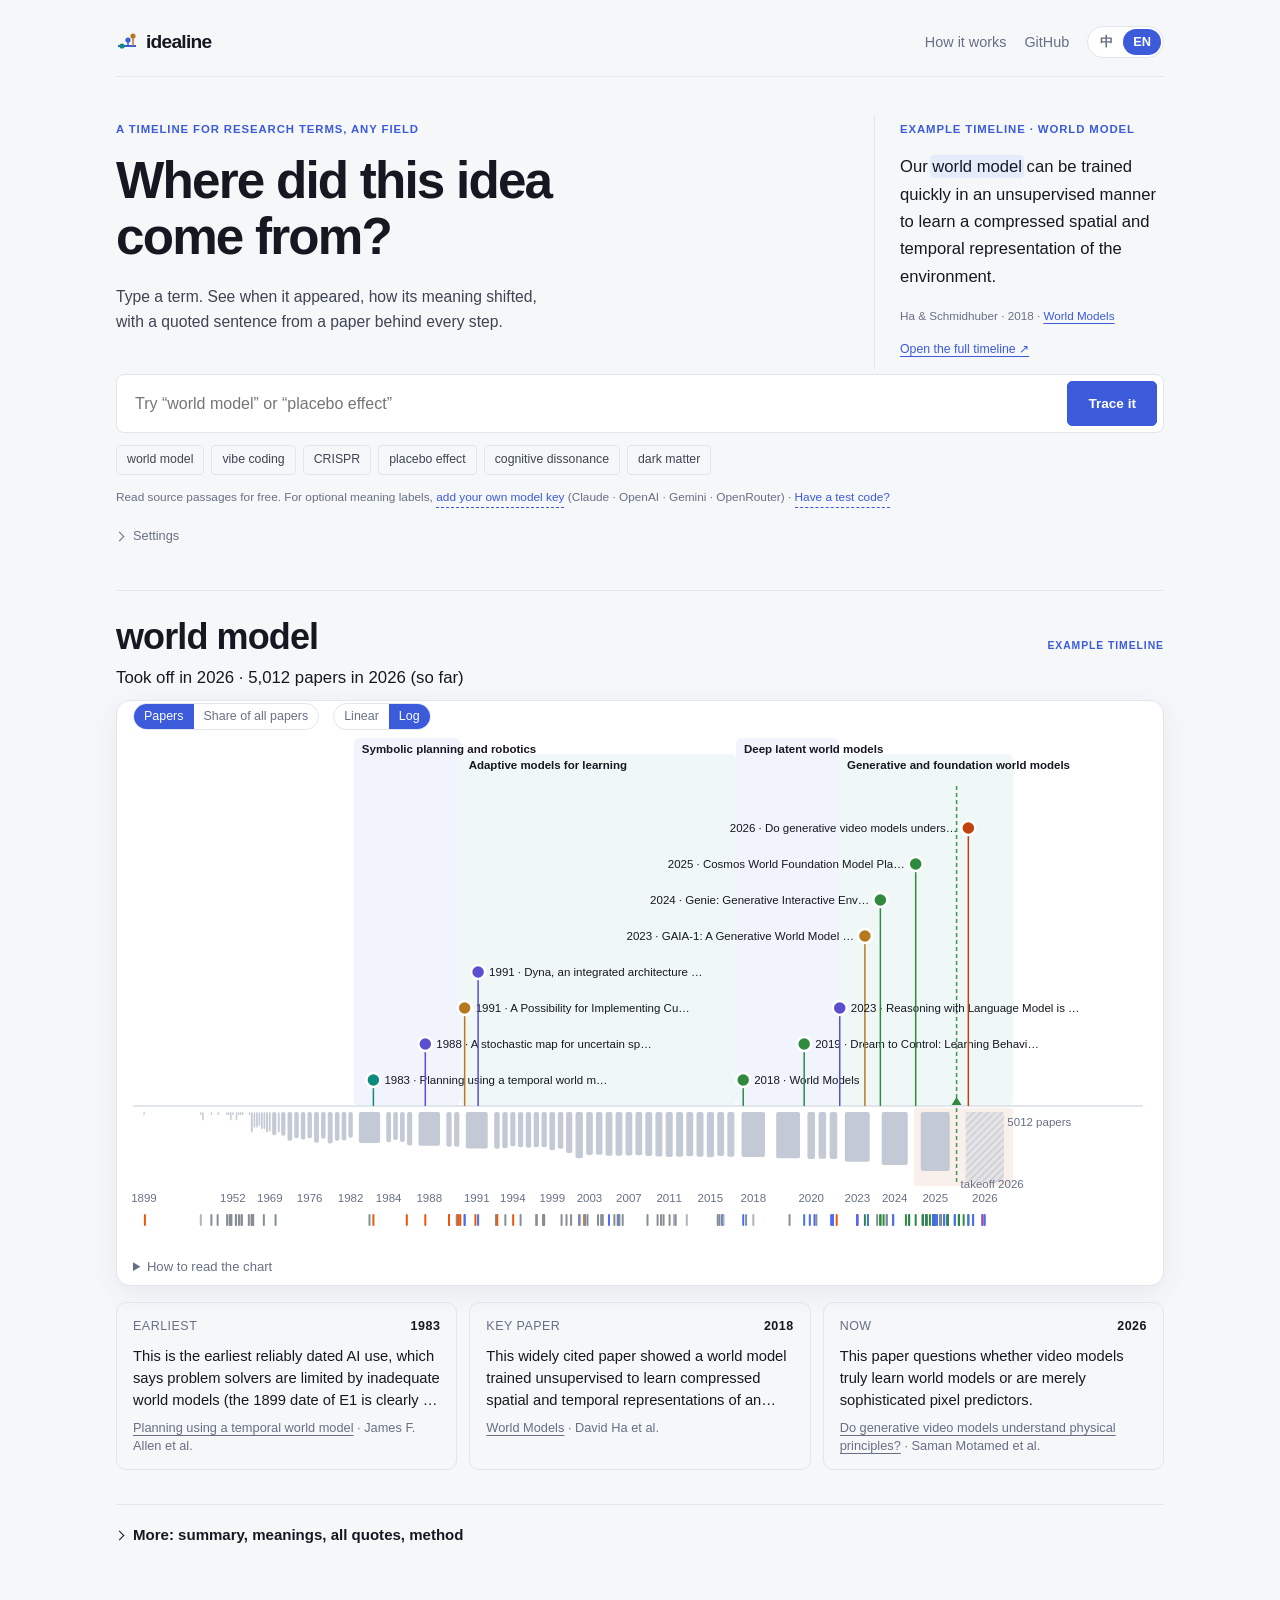
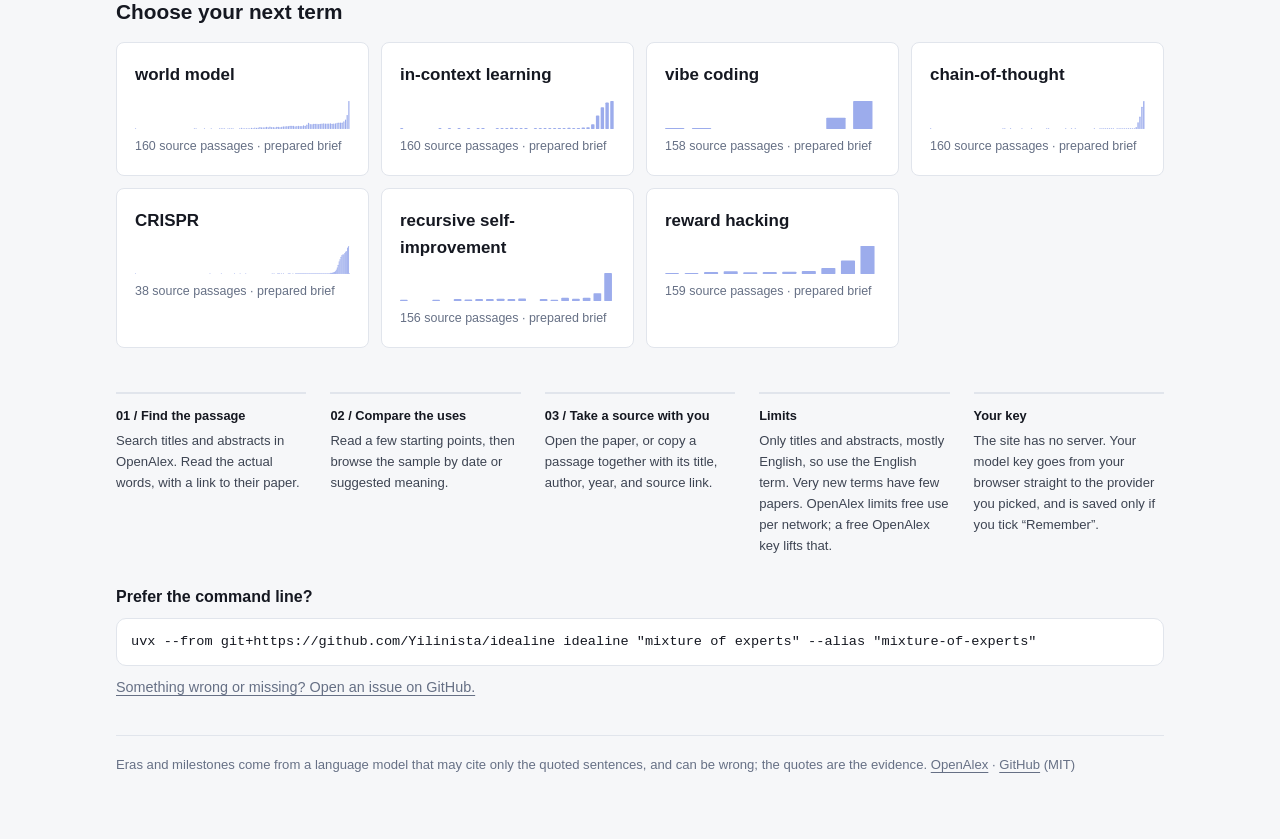
==== commit 7785871c: "Takeoff as a bend on a log scale (no takeoff for steady growth, spikes or tiny series; partial year " ====
--- a/docs/index.html
+++ b/docs/index.html
@@ -330,6 +330,8 @@
 .upsell[hidden]{display:none}
 .upsell p{margin:0;flex:1;font-size:.82rem;line-height:1.55;color:var(--ink-soft)}
 .upsell .btn{flex:none;white-space:nowrap}
+.upsell-acts{display:flex;align-items:center;gap:12px;flex:none}
+.upsell-acts [hidden]{display:none}
 @media(max-width:560px){.upsell{flex-direction:column;align-items:flex-start}}
 
 /* One left inset (16px) for everything inside the timeline card. */
@@ -505,7 +507,7 @@
   <ol id="progress" class="progress" hidden></ol>
   <div id="status" role="status" aria-live="polite"></div>
   <div id="r-suggest" class="suggest" hidden></div>
-  <div id="r-upsell" class="upsell" hidden><p data-i18n="upsellText">Free view: the markers are the earliest and most-cited papers, picked by counting. With your own model key, idealine also splits the history into eras, finds the turning points and labels each passage by meaning.</p><button type="button" class="btn" id="r-addkey" data-i18n="upsellBtn">Add a model key</button></div>
+  <div id="r-upsell" class="upsell" hidden><p data-i18n="upsellText">Free view: the markers are the earliest and most-cited papers, picked by counting. With your own model key, idealine also splits the history into eras, finds the turning points and labels each passage by meaning.</p><span class="upsell-acts"><button type="button" class="btn" id="r-addkey" data-i18n="upsellBtn">Add a model key</button><button type="button" class="linkish" id="r-tester" data-i18n="haveCode" hidden>Have a test code?</button></span></div>
   <div data-part="reading"></div>
   <details class="file-tools" id="r-actions" hidden><summary data-i18n="downloads">Downloads &amp; tools</summary><div class="actions">
     <button class="btn ghost" id="r-roots" type="button" hidden></button>
@@ -531,9 +533,9 @@
 </section>
 <footer><span data-i18n="footer">Eras and milestones come from a language model that may cite only the quoted sentences, and can be wrong; the quotes are the evidence.</span> <a href="https://openalex.org">OpenAlex</a> · <a href="https://github.com/Yilinista/idealine">GitHub</a> (MIT)</footer>
 </main>
-<script type="application/json" id="spec">{"system": "You are a careful historian of ideas. You trace where a technical\nterm came from and how its meaning changed, using only the evidence given.\n\nYou get: the term, its number of papers per year, and numbered sentences (E1, E2,\n...) from papers that use it, each with year, title, and citation count.\n\nThe same words often name unrelated things: a sports \"super agent\" and a software\n\"super agent\" share a name, not a history. First pick the meaning to follow: the one\nthe reader describes under \"Meaning the reader has in mind\", if given; otherwise the\nmeaning most common in the newest papers. Eras, milestones, and the summary follow\nonly that meaning, plus earlier ideas the evidence shows it grew out of (as\nancestor). Meanings that merely share the words are listed in senses with related: false,\nnever in eras or milestones.\n\nReturn:\n- focus: one sentence naming the meaning this timeline follows.\n- summary: two plain sentences a newcomer can read: where the term came from and\n  what it mostly means now.\n- senses: every distinct meaning of the words in the evidence, keyed S1, S2, ... For\n  each: a 1-4 word label, a one-line definition as the quotes use it, and related:\n  true for the followed meaning, its sub-senses, and earlier ideas it grew out of;\n  false for meanings that merely share the words. Split the followed meaning into\n  sub-senses only where the quotes clearly use it differently (for example a method\n  versus a product category).\n- quote_senses: for every evidence ID, the key of the sense that sentence uses, or\n  \"unclear\" when you cannot tell. Do not guess.\n- eras: 2 to 5 consecutive periods in which the term was used in a recognizably\n  different way. For each: start_year, end_year, a 2-5 word label, one sentence on\n  what the term meant then, and the IDs of sentences that show it.\n- milestones: 4 to 12 key moments. Kinds:\n  ancestor (an earlier idea the term grew out of, named in the evidence),\n  origin (earliest use in the evidence), coined (someone is credited with the name),\n  popularized, redefined (meaning changed), applied (moved into a new area),\n  critique (pushback).\n  For each: year, kind, title (the paper title, or how the evidence names the work,\n  e.g. \"Good, 'Speculations Concerning the First Ultraintelligent Machine'\"),\n  why (one sentence), evidence IDs, and work_ref: the evidence ID whose own paper IS\n  this milestone, or \"\" if the milestone is a work that the sentences name or cite.\n  Also for each: in_sense (true if its quotes use the term in the followed meaning),\n  coinage (true only if the work itself presents the name as new, e.g. \"we call this\n  ...\" or \"we introduce the term\"), and shift: for redefined or applied, one of\n  broadening, narrowing, metaphor, new field; otherwise none.\n\nPublication years come from OpenAlex and are occasionally wrong (a modern paper\ndated 1800, say). If a sentence clearly does not fit its year (it names later\nmethods, tools, or events), do not treat it as the origin.\n\nRules: every era and milestone needs at least one evidence ID. Never use outside\nknowledge to add works, dates, or people that the evidence does not mention; it is\nfine to leave gaps. Prefer fewer, well-supported items.", "schema": {"type": "object", "properties": {"focus": {"type": "string"}, "summary": {"type": "string"}, "senses": {"type": "array", "items": {"type": "object", "properties": {"key": {"type": "string"}, "label": {"type": "string"}, "definition": {"type": "string"}, "related": {"type": "boolean"}}, "required": ["key", "label", "definition", "related"], "additionalProperties": false}}, "quote_senses": {"type": "array", "items": {"type": "object", "properties": {"id": {"type": "string"}, "sense": {"type": "string"}}, "required": ["id", "sense"], "additionalProperties": false}}, "eras": {"type": "array", "items": {"type": "object", "properties": {"start_year": {"type": "integer"}, "end_year": {"type": "integer"}, "label": {"type": "string"}, "meaning": {"type": "string"}, "evidence": {"type": "array", "items": {"type": "string"}}}, "required": ["start_year", "end_year", "label", "meaning", "evidence"], "additionalProperties": false}}, "milestones": {"type": "array", "items": {"type": "object", "properties": {"year": {"type": "integer"}, "kind": {"type": "string", "enum": ["ancestor", "origin", "coined", "popularized", "redefined", "applied", "critique"]}, "title": {"type": "string"}, "why": {"type": "string"}, "evidence": {"type": "array", "items": {"type": "string"}}, "work_ref": {"type": "string"}, "in_sense": {"type": "boolean"}, "coinage": {"type": "boolean"}, "shift": {"type": "string", "enum": ["none", "broadening", "narrowing", "metaphor", "new field"]}}, "required": ["year", "kind", "title", "why", "evidence", "work_ref", "in_sense", "coinage", "shift"], "additionalProperties": false}}}, "required": ["focus", "summary", "senses", "quote_senses", "eras", "milestones"], "additionalProperties": false}, "css": "\n:root{--bg:#f6f7f9;--panel:#ffffff;--fg:#151821;--muted:#667085;--ink-soft:#3d4452;--line:#e1e5ec;--accent:#3b5bdb;--on-accent:#ffffff;\n--ancestor:#7a6aa8;--origin:#0f8a7e;--coined:#3b5bdb;--popularized:#2f8a3e;--redefined:#b7791f;--applied:#5a4fcf;--critique:#c2410c;\n--bar:#c3cad6;--era1:rgba(59,91,219,.07);--era2:rgba(15,138,126,.06);--glow:#e8edff;--shadow:0 8px 28px rgba(40,50,90,.07)}\n@media (prefers-color-scheme:dark){:root:not([data-theme=light]){--bg:#0c0f15;--panel:#141922;--fg:#e7eaf0;--muted:#8a93a5;--ink-soft:#c2c8d3;--line:#252c39;--accent:#7c9cff;--on-accent:#0a0f1f;\n--ancestor:#b6a6ff;--origin:#5fd3c4;--coined:#7ea2ff;--popularized:#7bd88f;--redefined:#e3b341;--applied:#a99cf5;--critique:#ff8a65;\n--bar:#3a4050;--era1:rgba(124,156,255,.08);--era2:rgba(95,211,196,.06);--glow:rgba(124,156,255,.10);--shadow:0 12px 40px rgba(0,0,0,.45)}}\n*{box-sizing:border-box}\nbody{margin:0;background:radial-gradient(1200px 500px at 50% -120px,var(--glow) 0%,transparent 70%) no-repeat,var(--bg);color:var(--fg);font:16px/1.6 ui-sans-serif,-apple-system,BlinkMacSystemFont,\"Segoe UI\",\"PingFang SC\",\"Hiragino Sans GB\",\"Noto Sans SC\",sans-serif}\nmain{max-width:1080px;margin:0 auto;padding:28px 16px 64px}\n.brand{font-size:.8rem;letter-spacing:.08em;text-transform:uppercase;color:var(--muted)}\n.brand a{color:inherit}\nh1{font-weight:650;letter-spacing:-.02em;font-size:clamp(1.8rem,4vw,2.6rem);line-height:1.15;margin:6px 0 10px}\n.summary{font-size:1.08rem;max-width:760px;margin:0 0 8px;color:var(--ink-soft)}\n.meta{color:var(--muted);font-size:.86rem}\n.card{background:var(--panel);border:1px solid var(--line);border-radius:14px;margin-top:22px;box-shadow:var(--shadow);overflow:hidden}\n.scroller{overflow-x:auto;-webkit-overflow-scrolling:touch}\nsvg text{fill:var(--fg);font-size:11.5px}\nsvg .muted{fill:var(--muted)}\n.ms{cursor:pointer;outline:none}\n.ms circle{stroke:var(--panel);stroke-width:2.5}\n.ms:hover circle,.ms:focus circle,.ms.sel circle{stroke:var(--fg)}\n.ms.sel text{font-weight:700}\n.legend{display:flex;flex-wrap:wrap;gap:6px 14px;padding:10px 16px;border-top:1px solid var(--line);font-size:.8rem;color:var(--muted)}\n.legend i{display:inline-block;width:9px;height:9px;border-radius:50%;margin-right:5px;vertical-align:0}\n.hint{font-size:.8rem;color:var(--muted);padding:10px 16px 0}\n.detail{padding:18px 20px}\n.kind{font-size:.72rem;font-weight:700;letter-spacing:.07em;text-transform:uppercase}\n.detail h2{font-size:1.2rem;font-weight:650;margin:4px 0 6px;line-height:1.3}\n.detail h2 a{color:inherit}\n.why{margin:0 0 10px}\n.status{font-size:.78rem;color:var(--muted)}\nblockquote{margin:10px 0;padding:2px 0 2px 12px;border-left:3px solid var(--line);color:var(--fg)}\nblockquote cite{display:block;font-style:normal;color:var(--muted);font-size:.8rem;margin-top:3px}\nblockquote cite a{color:inherit}\nmark{background:transparent;color:inherit;font-weight:650;text-decoration:underline;text-decoration-color:var(--accent);text-decoration-thickness:2px}\n.headline{margin:-6px 0 12px;font-size:.95rem;color:var(--ink-soft)}\n.headline:empty{display:none}\n.tlbar{display:flex;flex-wrap:wrap;gap:8px 14px;margin:2px 0 8px}\n.tlseg{display:inline-flex;border:1px solid var(--line);border-radius:999px;overflow:hidden}\n.tlseg button{font:inherit;font-size:.78rem;padding:3px 10px;border:0;background:transparent;color:var(--muted);cursor:pointer}\n.tlseg button[aria-pressed=true]{background:var(--accent);color:var(--on-accent)}\n.lanekey{flex-basis:100%;display:flex;flex-wrap:wrap;gap:4px 12px;margin-top:4px}\n.lanekey i{border-radius:1px;width:4px}\n.mslist{list-style:none;margin:10px 0 0;padding:0}\n.mslist button{display:block;width:100%;text-align:left;font:inherit;font-size:.88rem;padding:6px 8px;border:0;border-radius:8px;background:transparent;color:var(--fg);cursor:pointer}\n.mslist button.sel,.mslist button:hover{background:var(--era1)}\n.mslist b{display:inline-block;min-width:1.4em;color:var(--accent)}\n.checks{list-style:none;padding:0;margin:4px 0 10px;font-size:.88rem}\n.checks li.ok{color:var(--coined)}.checks li.no{color:var(--critique)}\n.shift,.caveat{font-size:.88rem;color:var(--muted);margin:4px 0 10px}\n.prov{font-size:.78rem;color:var(--muted);margin-top:8px}\n.era .mix{display:flex;height:8px;border-radius:4px;overflow:hidden;margin:10px 0 4px;background:var(--line)}\n.era .mix span{display:block;height:100%}\n.era .small{font-size:.8rem;margin:2px 0}\n.era .badge{display:inline-block;font-size:.74rem;padding:1px 7px;border-radius:999px;margin:2px 4px 0 0;border:1px solid var(--line)}\n.era .badge.new{color:var(--coined)}.era .badge.faded{color:var(--muted)}\n.era .words{font-size:.84rem;margin-top:8px}\n.era .words.thin{opacity:.6}\n.era .words .nw{font-weight:600;color:var(--fg)}\n.era .muted,.mixnote{color:var(--muted)}\n.mixnote{grid-column:1/-1;font-size:.8rem;margin:0}\n.qtick:hover rect:first-child{opacity:.6}\n.roots:empty{display:none}\n.roots{margin-top:22px;padding:14px 16px;border:1px solid var(--line);border-radius:12px;background:var(--panel)}\n.roots h3{margin:0 0 8px;font-size:1rem}\n.roots ul{margin:8px 0;padding-left:18px;font-size:.9rem}\n.roots li{margin:0 0 4px}\n.roots .muted{color:var(--muted)}.roots .small{font-size:.8rem;margin:6px 0 0}\n.roots svg text{fill:var(--muted)}\n.senses:empty{display:none}\n.senses{margin:4px 0 14px;padding:12px 16px;border:1px solid var(--line);border-left:3px solid var(--accent);border-radius:10px;background:var(--panel);font-size:.92rem}\n.senses p{margin:0 0 6px}\n.senses details{margin-top:6px}\n.senses summary{cursor:pointer;color:var(--accent);font-weight:600}\n.senses ul{margin:8px 0 0;padding-left:18px}\n.senses li{margin:0 0 8px}\n.senses .muted{color:var(--muted)}\n.senses li q{display:block;color:var(--muted);font-size:.86rem;margin-top:2px}\n.eras{display:grid;grid-template-columns:repeat(auto-fit,minmax(230px,1fr));gap:12px;margin-top:22px}\n.era{background:var(--panel);border:1px solid var(--line);border-radius:12px;padding:14px 16px}\n.era b{display:block;font-size:.78rem;color:var(--muted);font-weight:600}\n.era h3{margin:2px 0 6px;font-size:1rem}\n.era p{margin:0;font-size:.92rem}\ndetails{margin-top:28px;color:var(--muted);font-size:.88rem}\ndetails summary{cursor:pointer}\nfooter{margin-top:36px;color:var(--muted);font-size:.82rem}\nfooter a{color:inherit}\n\n/* Shared reading surface: quiet paper, ink, and selective evidence highlights. */\n:root{--quote-mark:#e4ecfb;--warning-bg:#fff0ce}\n@media(prefers-color-scheme:dark){:root:not([data-theme=light]){--quote-mark:#26345a;--warning-bg:#4a4024}}\nbody{background:var(--bg);font-size:16px;line-height:1.6}\nmain{max-width:1120px;padding:26px 36px 64px}\na{color:var(--accent);text-underline-offset:3px}\nbutton,input,select,textarea{font:inherit}\nbutton,a,summary,input,select,textarea{-webkit-tap-highlight-color:transparent}\n:focus-visible{outline:2px solid var(--accent);outline-offset:4px}\n[hidden]{display:none!important}\n.site-nav{display:flex;align-items:center;justify-content:space-between;gap:20px;padding-bottom:22px;border-bottom:1px solid var(--line)}\n.site-nav .wordmark{font-weight:750;font-size:1.2rem;text-decoration:none;color:var(--fg);letter-spacing:-.04em}\n.reading-lang{display:flex;gap:3px;padding:3px;border:1px solid var(--line);border-radius:8px}\n.reading-lang button{border:0;background:transparent;color:var(--muted);padding:4px 10px;border-radius:5px;cursor:pointer}\n.reading-lang button[aria-pressed=true]{background:var(--accent);color:var(--on-accent)}\n.term-header{padding:26px 0 4px}\n.term-header>a{font-size:.83rem;text-decoration:none}\n.term-header h1{font-weight:650;letter-spacing:-.025em;font-size:clamp(2rem,5vw,3.5rem);margin:18px 0 0}\n.eyebrow,.source-label{font-size:.71rem;font-weight:700;letter-spacing:.08em;text-transform:uppercase;color:var(--accent)}\n.brief-meta{display:flex;flex-wrap:wrap;gap:4px 20px;padding:12px 0 26px;color:var(--muted);font-size:.79rem}\n.brief-meta span+span{margin-left:auto}\n.reading-layout{display:grid;grid-template-columns:minmax(0,1fr) 210px;gap:44px;align-items:start}\n.reading-main{min-width:0}\n.section-heading{display:flex;align-items:baseline;justify-content:space-between;gap:8px 16px;flex-wrap:wrap}\n.section-heading h3{font-size:1.03rem;letter-spacing:-.015em;margin:0;color:var(--fg)}\n.section-heading>span{font-size:.72rem;color:var(--muted)}\n.section-intro{font-size:.86rem;color:var(--muted);margin:6px 0 20px;max-width:65ch}\n.source-card{padding:24px 28px;margin:0 0 16px;border:1px solid var(--line);border-radius:10px;background:var(--panel);scroll-margin:20px}\n.source-card:focus{outline:2px solid var(--accent);outline-offset:3px}\n.source-top{display:flex;justify-content:space-between;gap:12px;align-items:baseline}\n.source-year{color:var(--ink-soft);font-size:.8rem;font-variant-numeric:tabular-nums;white-space:nowrap}\n.source-type{font-size:.69rem;color:var(--muted);margin:6px 0 10px}\n.source-type span{color:var(--muted)}\n.source-card blockquote{font-size:1.22rem;line-height:1.65;letter-spacing:-.008em;margin:0;padding:0;border:0;overflow-wrap:anywhere}\nmark{background:var(--quote-mark);color:var(--fg);font-weight:inherit;text-decoration:none;box-decoration-break:clone;-webkit-box-decoration-break:clone;padding:0;border-radius:2px;box-shadow:0 0 0 2px var(--quote-mark)}\n.reading-note{font-size:.82rem;color:var(--ink-soft);margin:16px 0 0;line-height:1.6}\n.reading-note b{font-weight:600;color:var(--accent);margin-right:5px}\n.source-citation{border-top:1px solid var(--line);padding-top:14px;margin-top:20px}\n.source-citation h4{font-size:.83rem;font-weight:600;line-height:1.5;margin:0;overflow-wrap:anywhere}\n.source-citation h4 a{color:var(--fg);text-decoration:none}\n.source-citation h4 a:hover{text-decoration:underline}\n.source-citation p{font-size:.75rem;color:var(--muted);margin:4px 0 0}\n.source-actions{display:flex;gap:12px;align-items:center;flex-wrap:wrap;margin-top:17px;font-size:.76rem}\n.source-actions button,.source-actions a{cursor:pointer;min-height:36px;padding:7px 11px;border:1px solid var(--line);border-radius:5px;background:transparent;color:var(--accent);text-decoration:none;line-height:1.4}\n.source-actions .paper-link{background:var(--accent);border-color:var(--accent);color:var(--on-accent)}\n.source-actions .passage-link{margin-left:auto}\n.source-actions button:hover{border-color:var(--accent)}\n.source-warning{background:var(--warning-bg);color:var(--fg);font-size:.76rem;padding:6px 10px;border-radius:4px;margin:12px 0 0}\n.copy-status{font-size:.75rem;color:var(--accent)}\n.copy-status:not(:empty){margin-top:10px}\n.copy-status textarea{display:block;width:100%;min-height:150px;border:1px solid var(--line);background:var(--bg);color:var(--fg);padding:12px;margin-top:8px;font-size:.8rem}\n.reading-aside{border-top:2px solid var(--accent);padding-top:18px;position:sticky;top:22px}\n.reading-aside>p{font-size:1.38rem;line-height:1.5;margin:12px 0 22px}\n.reading-aside>a{display:flex;align-items:center;justify-content:space-between;text-decoration:none;font-size:.8rem;font-weight:600;border-bottom:1px solid var(--line);padding-bottom:12px}\n.aside-count{font-size:.73rem;color:var(--muted);padding-top:12px}\n.evidence-browser,.method-panel{border-top:1px solid var(--line);padding-top:22px;margin-top:30px;color:var(--ink-soft)}\n.evidence-browser>summary,.method-panel>summary,.timeline-diagnostics>summary{font-size:.94rem;color:var(--fg);font-weight:600;cursor:pointer}\n.evidence-browser>summary span{font-size:.75rem;margin-left:8px;font-weight:400;color:var(--muted)}\n.evidence-browser>p,.method-panel>p{font-size:.84rem;max-width:76ch}\n.evidence-filters{display:flex;gap:10px 12px;flex-wrap:wrap;align-items:flex-end;max-width:780px;margin:18px 0 6px}\n.evidence-filters label{display:flex;flex-direction:column;gap:4px;font-size:.72rem;color:var(--muted);min-width:0;flex:0 1 auto}\n.evidence-filters select{height:34px;background:var(--panel);color:var(--fg);border:1px solid var(--line);border-radius:6px;padding:0 32px 0 10px;font-size:.8rem;min-width:120px;max-width:280px;text-overflow:ellipsis}\n.filter-status{font-size:.75rem;color:var(--muted);margin:0 0 8px auto;font-variant-numeric:tabular-nums}\n.quote-results{max-width:780px;border-top:1px solid var(--line);margin-top:6px}\n.load-more{margin-top:16px;padding:9px 18px;border:1px solid var(--accent);border-radius:5px;background:transparent;color:var(--accent);cursor:pointer}\n.empty-state{border:1px dashed var(--line);padding:24px;border-radius:8px;font-size:.88rem}\n.usage-panel{border-top:1px solid var(--line);padding-top:24px;margin-top:30px}\n.usage-panel>p{font-size:.78rem;color:var(--muted);max-width:76ch;margin:8px 0 22px}\n.usage-panel svg{display:block;width:100%;height:82px;fill:var(--accent)}\n.usage-panel .partial-bar{opacity:.4}\n.usage-axis{display:flex;justify-content:space-between;font-size:.71rem;color:var(--muted);margin-top:8px}\n.method-panel h3{font-size:.88rem}\n.timeline-diagnostics{margin-top:20px}\n.file-tools{border-top:1px solid var(--line);margin-top:22px;padding-top:20px}\n.file-tools>summary{font-size:.84rem;cursor:pointer}\n.file-tools .actions{padding-top:12px}\n.home main{max-width:1120px}\n.home nav{padding-bottom:18px;border-bottom:1px solid var(--line)}\n.home nav .logo{font-size:1.2rem;letter-spacing:-.04em}\n.home .hero{text-align:left;max-width:none;margin:38px 0 0;display:grid;grid-template-columns:minmax(0,1fr) 290px;gap:0 56px}\n.home .hero-copy h1{font-size:clamp(2.1rem,4.2vw,3.2rem);font-weight:700;letter-spacing:-.035em;line-height:1.1;margin:12px 0 18px;max-width:530px}\n.home .hero-copy>p{font-size:.98rem;max-width:49ch;color:var(--ink-soft);margin:0 0 22px}\n.home .hero-example{border-left:1px solid var(--line);padding:0 0 10px 25px;align-self:start}\n.hero-example blockquote{font-size:1.04rem;line-height:1.65;border:0;padding:0;margin:12px 0}\n.hero-example cite{font-size:.73rem;color:var(--muted);font-style:normal}\n.hero-example>a{display:block;font-size:.77rem;margin-top:12px}\n.home #trace-form{grid-column:1/-1;max-width:none;margin-top:4px}\n.home .search{max-width:none;margin:0;border-radius:8px;padding:6px 6px 6px 18px;box-shadow:none}\n.home .search input{font-size:1rem}\n.home .btn{border-radius:5px;font-size:.85rem;padding:11px 20px}\n.home .chips{justify-content:flex-start;max-width:none;margin-top:12px;gap:7px}\n.home .chip{font-size:.77rem;padding:4px 10px;background:transparent;border:1px solid var(--line);color:var(--ink-soft);border-radius:4px}\n.home .chip:hover{border-color:var(--accent);color:var(--accent)}\n.home .keyline{font-size:.74rem;margin-top:13px}\n.home #formmsg{margin:0;grid-column:1/-1;min-height:0}\n.home #formmsg:not(:empty){padding-top:12px}\n.home #result{margin-top:38px;border-top:1px solid var(--line);padding-top:24px}\n.home .result-h h2{font-size:2.25rem;font-weight:650;letter-spacing:-.025em}\n.home .tag{font-size:.65rem;letter-spacing:.09em}\n.home #result.pending [data-part=reading],.home #result.pending .file-tools{display:none}\n.home .section-h{font-size:1.3rem;font-weight:650;margin-top:48px}\n.home .grid{grid-template-columns:repeat(auto-fit,minmax(225px,1fr));gap:12px}\n.home .tcard{border-radius:8px;box-shadow:none;padding:18px;transition:border-color .15s}\n.home .tcard:hover,.home .tcard:focus{transform:none;border-color:var(--accent)}\n.home .tcard h3{font-size:1.06rem}\n.home .tcard .spark{height:28px;opacity:.5}\n.home .how{margin-top:44px;gap:24px;grid-template-columns:repeat(auto-fit,minmax(170px,1fr))}\n.home .how b{font-size:.8rem}\n.home .how p{font-size:.82rem}\n.home .cli{margin-top:28px;max-width:none}\n.home footer{border-top:1px solid var(--line);padding-top:18px;max-width:none}\n.skip-link{position:absolute;left:12px;top:-100px;background:var(--panel);padding:10px;z-index:5}\n.skip-link:focus{top:12px}\n@media(max-width:760px){main{padding:18px 20px 44px}.reading-layout{grid-template-columns:minmax(0,1fr);gap:16px}.reading-aside{position:static;grid-row:1;padding:12px 0;border-top:0;border-bottom:1px solid var(--line)}.reading-aside>p{font-size:1.12rem;margin:6px 0 12px}.reading-aside>a{border:0;padding:0}.aside-count{display:none}.source-card{padding:20px}.home .hero{grid-template-columns:1fr;gap:0;margin-top:28px}.home .hero-example{display:none}.home .hero-copy h1{max-width:550px}.home .hero-copy>p{margin-bottom:18px}.brief-meta span+span{margin-left:0}.home .keyline{line-height:1.7}.home .result-h h2{font-size:1.9rem}}\n@media(max-width:460px){main{padding:16px 14px 36px}.source-card{padding:18px 16px}.source-card blockquote{font-size:1.12rem}.source-actions{gap:8px}.source-actions button,.source-actions a{min-height:40px}.home nav .links{gap:10px}.home nav .links>a{font-size:.75rem}.home .hero-copy h1{font-size:2.2rem}.home .search{padding-left:12px}.home .search input{font-size:.89rem}.home .btn{padding:11px 12px}.evidence-filters label{min-width:120px}.section-heading>span{width:100%}}\n/* The timeline leads the result; the source cards below are its evidence. */\n.timeline-main{margin:6px 0 34px}\n.timeline-main .timeline-summary{font-size:1.02rem;line-height:1.6;max-width:72ch;color:var(--fg);margin:0 0 10px}\n.timeline-main .card{margin-top:8px}\n\n/* Toolbar lines up with the hint text inside the timeline card. */\n.card>.tlbar{padding:0 16px}\n/* The roots spectrum scales down on narrow screens instead of widening the page. */\n.roots svg{max-width:100%;height:auto}\n\n/* Native selects get one look everywhere: same height as inputs, a quiet chevron. */\n.select{position:relative;display:block}\n.select select{appearance:none;-webkit-appearance:none;cursor:pointer;width:100%}\n.select::after{content:\"\";position:absolute;right:13px;top:50%;width:6px;height:6px;border-right:1.5px solid var(--muted);border-bottom:1.5px solid var(--muted);transform:translateY(-70%) rotate(45deg);pointer-events:none}\n\n/* Disclosure headings share one chevron instead of the browser triangle. */\n.evidence-browser>summary,.method-panel>summary,.more-panel>summary,.file-tools>summary,.timeline-diagnostics>summary,.home .opts>summary{list-style:none;display:flex;align-items:center;gap:10px;width:fit-content}\n.evidence-browser>summary::-webkit-details-marker,.method-panel>summary::-webkit-details-marker,.more-panel>summary::-webkit-details-marker,.file-tools>summary::-webkit-details-marker,.timeline-diagnostics>summary::-webkit-details-marker,.home .opts>summary::-webkit-details-marker{display:none}\n.evidence-browser>summary::before,.method-panel>summary::before,.more-panel>summary::before,.file-tools>summary::before,.timeline-diagnostics>summary::before,.home .opts>summary::before{content:\"\";flex:none;width:6px;height:6px;border-right:1.5px solid currentColor;border-bottom:1.5px solid currentColor;transform:rotate(-45deg);transition:transform .15s}\n.evidence-browser[open]>summary::before,.method-panel[open]>summary::before,.more-panel[open]>summary::before,.file-tools[open]>summary::before,.timeline-diagnostics[open]>summary::before,.home .opts[open]>summary::before{transform:rotate(45deg)}\n.evidence-browser>summary span{margin-left:0;font-variant-numeric:tabular-nums}\n\n/* Evidence list: compact rows, year first, so many passages can be scanned. */\n.quote-row{display:grid;grid-template-columns:52px minmax(0,1fr);gap:0 16px;padding:18px 0;border-bottom:1px solid var(--line);scroll-margin:20px}\n.quote-row:focus{outline:2px solid var(--accent);outline-offset:4px}\n.qr-year{font-size:.84rem;font-weight:600;color:var(--ink-soft);font-variant-numeric:tabular-nums;padding-top:3px}\n.quote-row blockquote{font-size:1rem;line-height:1.7;color:var(--fg);margin:0;padding:0;border:0;overflow-wrap:anywhere}\n.qr-cite{font-size:.8rem;color:var(--muted);margin:8px 0 0;line-height:1.5;overflow-wrap:anywhere}\n.qr-cite a{color:var(--fg);font-weight:600;text-decoration:none}\n.qr-cite a:hover{color:var(--accent);text-decoration:underline}\n.qr-foot{display:flex;flex-wrap:wrap;align-items:center;gap:6px 8px;margin-top:8px;font-size:.73rem}\n.qr-tag{padding:1px 9px;border-radius:999px;background:color-mix(in srgb,var(--accent) 9%,transparent);color:var(--accent);line-height:1.6}\n.qr-tag.plain{background:transparent;box-shadow:inset 0 0 0 1px var(--line);color:var(--muted)}\n.qr-warn{background:var(--warning-bg);color:var(--fg);padding:1px 8px;border-radius:4px;line-height:1.6}\n.qr-actions{margin-left:auto;display:flex;gap:2px}\n.qr-actions button,.qr-actions a{background:none;border:0;color:var(--muted);cursor:pointer;padding:4px 8px;border-radius:5px;text-decoration:none;font-size:.73rem;line-height:1.4}\n.qr-actions button:hover,.qr-actions a:hover{color:var(--accent);background:color-mix(in srgb,var(--accent) 8%,transparent)}\n.quote-row .copy-status:not(:empty){margin-top:6px}\n\n@media(max-width:760px){.evidence-filters label{flex:1 1 140px}.evidence-filters select{max-width:none}.filter-status{flex-basis:100%;margin:0}}\n@media(max-width:460px){.quote-row{grid-template-columns:1fr}.qr-year{padding:0 0 2px}.qr-actions{margin-left:0}}\n.alt-row{display:flex;flex-wrap:wrap;gap:6px;margin:0 0 16px}\n.alt-row .chip{margin:0;border-color:var(--accent);color:var(--accent)}\n\n/* Settings: one light column. Provider is a row of buttons, the version a menu,\n   rarely needed fields fold under \"More options\". */\n.home .opts{max-width:none;margin:12px 0 0;padding:0;border:0;border-radius:0;background:transparent}\n.home .opts[open]{padding:0}\n.home .opts>summary{font-size:.8rem;color:var(--muted);padding:6px 0}\n.home .opts>summary:hover{color:var(--fg)}\n/* Settings as a list: label left, current value right, tap a row to edit it in place. */\n.opts-body.slist{margin-top:8px;max-width:560px;padding:0;border:1px solid var(--line);border-radius:12px;background:var(--panel);overflow:hidden}\n.srow{margin:0;padding:0;border:0;border-top:1px solid var(--line);border-radius:0;background:transparent;font-size:inherit;color:var(--fg)}\n.slist>.srow:first-child{border-top:0}\n#keyrow>.srow{border-top:1px solid var(--line)}\n.srow>summary{list-style:none;display:flex;align-items:center;gap:12px;padding:13px 16px;cursor:pointer;font-size:.86rem}\n.srow>summary::-webkit-details-marker{display:none}\n.srow>summary:hover{background:color-mix(in srgb,var(--fg) 3%,transparent)}\n.srow>summary:focus-visible{outline:2px solid var(--accent);outline-offset:-2px}\n.srow>summary::after{content:\"\";flex:none;width:6px;height:6px;margin-left:2px;border-right:1.5px solid var(--muted);border-bottom:1.5px solid var(--muted);transform:rotate(-45deg);transition:transform .15s}\n.srow[open]>summary::after{transform:rotate(45deg)}\n.sl{flex:none;color:var(--fg)}\n.sv{flex:1;min-width:0;text-align:right;color:var(--muted);white-space:nowrap;overflow:hidden;text-overflow:ellipsis}\n.sv.ok{color:var(--accent)}\n.sv.link{color:var(--accent)}\n.sedit{display:flex;flex-direction:column;gap:10px;padding:2px 16px 16px}\n.opts .sedit .opts-hint,.home .opts .sedit .privacy{margin:0;font-size:.76rem;color:var(--muted);line-height:1.55}\n.opts-hint{font-size:.74rem;font-weight:400;color:var(--muted)}\n.seg{display:flex;flex-wrap:wrap;gap:6px}\n.seg button{font:inherit;font-size:.8rem;padding:6px 12px;border:1px solid var(--line);border-radius:999px;background:transparent;color:var(--ink-soft);cursor:pointer}\n.seg button:hover{border-color:var(--accent);color:var(--accent)}\n.seg button[aria-pressed=true]{background:var(--accent);border-color:var(--accent);color:var(--on-accent)}\n.opts input:not([type=checkbox]),.opts select{width:100%;height:36px;padding:0 11px;font:inherit;font-size:.85rem;border:1px solid var(--line);border-radius:8px;background:var(--panel);color:var(--fg)}\n.opts input:not([type=checkbox]):focus,.opts select:focus{outline:none;border-color:var(--accent);box-shadow:0 0 0 3px color-mix(in srgb,var(--accent) 16%,transparent)}\n.opts .select{display:block}\n.opts .select select{padding-right:32px}\n.keybox{display:flex;align-items:center;border:1px solid var(--line);border-radius:8px;background:var(--panel);padding:3px}\n.keybox:focus-within{border-color:var(--accent);box-shadow:0 0 0 3px color-mix(in srgb,var(--accent) 16%,transparent)}\n.opts .keybox input{border:0;height:30px;box-shadow:none;flex:1;min-width:0}\n.opts .keybox input:focus{box-shadow:none}\n.keybox button{font:inherit;font-size:.78rem;font-weight:600;height:30px;padding:0 14px;border:0;border-radius:6px;background:var(--accent);color:var(--on-accent);cursor:pointer;white-space:nowrap}\n.keybox button:disabled{opacity:.55;cursor:wait}\n.slink{font-size:.78rem;color:var(--accent);width:fit-content}\n#keycheck{font-size:.78rem}\n#keycheck:empty{display:none}\n.oa-how{margin:0;padding-left:18px;font-size:.76rem;color:var(--muted);line-height:1.65}\n.oa-how a{color:var(--accent)}\n.opts label.sswitch,.sswitch{display:flex;align-items:center;gap:12px;padding:12px 16px;border-top:1px solid var(--line);margin:0;cursor:pointer;font-size:.86rem}\n.sswitch .sl{flex:1;display:flex;flex-direction:column;gap:2px}\n.opts input.switch{appearance:none;-webkit-appearance:none;flex:none;width:40px;height:24px;margin:0;border-radius:999px;background:var(--line);position:relative;cursor:pointer;transition:background .15s}\n.opts input.switch::before{content:\"\";position:absolute;top:3px;left:3px;width:18px;height:18px;border-radius:50%;background:#fff;box-shadow:0 1px 2px rgba(0,0,0,.25);transition:transform .15s}\n.opts input.switch:checked{background:var(--accent)}\n.opts input.switch:checked::before{transform:translateX(16px)}\n.opts input.switch:focus-visible{outline:2px solid var(--accent);outline-offset:2px}\n.sfoot{display:flex;justify-content:flex-end;padding:10px 16px;border-top:1px solid var(--line);background:color-mix(in srgb,var(--fg) 2%,transparent)}\n.sfoot .linkbtn{font-size:.76rem}\n@media(max-width:460px){.srow>summary,.opts label.sswitch{padding:12px 14px}.sedit{padding:2px 14px 14px}}\n\n/* Evidence filters: meaning and period as chips with counts, order as a toggle. */\n.ev-filters{max-width:780px;margin:16px 0 0;display:flex;flex-direction:column;gap:10px}\n.frow{display:grid;grid-template-columns:52px minmax(0,1fr);gap:8px;align-items:start}\n.flabel{font-size:.74rem;color:var(--muted);padding-top:6px}\n.fchips{display:flex;flex-wrap:wrap;gap:6px}\n.fchip{display:inline-flex;align-items:center;gap:6px;font:inherit;font-size:.78rem;line-height:1.4;padding:4px 10px;border:1px solid var(--line);border-radius:999px;background:var(--panel);color:var(--ink-soft);cursor:pointer}\n.fchip i,.qr-tag i{display:inline-block;width:7px;height:7px;border-radius:50%;flex:none}\n.qr-tag i{margin-right:5px;vertical-align:1px}\n.fchip .n{font-size:.7rem;color:var(--muted);font-variant-numeric:tabular-nums}\n.fchip:hover{border-color:var(--accent)}\n.fchip[aria-pressed=true]{background:color-mix(in srgb,var(--accent) 10%,var(--panel));border-color:var(--accent);color:var(--fg)}\n.fchip[aria-pressed=true] .n{color:var(--accent)}\n.fbar{display:flex;align-items:center;justify-content:space-between;gap:10px;margin-top:4px}\n.fbar .filter-status{margin:0}\n.sortseg{display:inline-flex;border:1px solid var(--line);border-radius:8px;padding:2px;background:var(--panel)}\n.sortseg button{font:inherit;font-size:.74rem;border:0;background:transparent;color:var(--muted);padding:3px 10px;border-radius:6px;cursor:pointer}\n.sortseg button[aria-pressed=true]{background:var(--accent);color:var(--on-accent)}\n@media(max-width:460px){.frow{grid-template-columns:1fr;gap:4px}.flabel{padding-top:0}}\n\n/* Free result: say what a model key adds, with one button to the settings row. */\n.upsell{display:flex;align-items:center;gap:14px;max-width:780px;margin:12px 0 0;padding:12px 14px;border:1px solid color-mix(in srgb,var(--accent) 30%,var(--line));border-radius:10px;background:color-mix(in srgb,var(--accent) 6%,var(--panel))}\n.upsell[hidden]{display:none}\n.upsell p{margin:0;flex:1;font-size:.82rem;line-height:1.55;color:var(--ink-soft)}\n.upsell .btn{flex:none;white-space:nowrap}\n@media(max-width:560px){.upsell{flex-direction:column;align-items:flex-start}}\n\n/* One left inset (16px) for everything inside the timeline card. */\n.card .mslist{padding:0 8px}\n.card .detail{padding:18px 16px}\n.mslist button{display:grid;grid-template-columns:1.6em minmax(0,1fr);align-items:baseline}\n\n/* Test-code row: hidden unless the site carries a sealed test key. */\n#tester-msg{font-size:.78rem}\n#tester-msg:empty{display:none}\n.slist>.srow[hidden]:first-child+.srow{border-top:0}\n\n/* Short result: headline, chart, three cards. Everything else is folded. */\n.timeline-main .headline{font-size:1.05rem;color:var(--fg);margin:0 0 6px}\n.dnotes,.chart-key,.msfold{font-size:.82rem;color:var(--ink-soft);margin:4px 0 8px}\n.dnotes>summary,.chart-key>summary,.msfold>summary,.more-panel>summary{cursor:pointer;color:var(--muted);width:fit-content}\n.dnotes .dnote{margin:6px 0 0;line-height:1.5}\n.dnotes .dnote a{color:inherit;text-decoration:underline;text-underline-offset:2px}\n.card .chart-key,.card .msfold{padding:0 16px}\n.card .chart-key .hint{padding:6px 0 0}\n.card .detail:empty{display:none}\n.story{display:grid;grid-template-columns:repeat(3,minmax(0,1fr));gap:12px;margin-top:16px}\n.story-card{border:1px solid var(--line);border-radius:10px;padding:14px 16px;min-width:0}\n.sc-top{display:flex;justify-content:space-between;align-items:baseline;font-size:.78rem;color:var(--muted);text-transform:uppercase;letter-spacing:.04em}\n.sc-year{font-variant-numeric:tabular-nums;font-weight:600;color:var(--fg)}\n.sc-line{margin:8px 0;font-size:.92rem;line-height:1.5;color:var(--fg);display:-webkit-box;-webkit-line-clamp:3;-webkit-box-orient:vertical;overflow:hidden}\n.sc-src{margin:0;font-size:.8rem;line-height:1.4;color:var(--muted);display:-webkit-box;-webkit-line-clamp:2;-webkit-box-orient:vertical;overflow:hidden}\n.sc-src a{color:inherit}\n.more-panel{border-top:1px solid var(--line);padding-top:18px;margin-top:8px}\n.more-panel>summary{font-size:.94rem;font-weight:600;color:var(--fg)}\n.more-panel[open]>summary{margin-bottom:14px}\n.more-panel .brief-meta{padding:0;display:block}\n@media(max-width:760px){.story{grid-template-columns:minmax(0,1fr)}}\n", "timelineJs": "// idealine timeline renderer. renderTimeline(D, root) draws the interactive\n// timeline for one term into the elements under `root` marked with data-part:\n// headline, senses, chart, legend, detail, eras. Used by the static term pages and\n// the web app. All text from data is inserted with textContent or escaped; links\n// must be http(s). The pure helpers at the top (takeoff, burst, sense mix, co-terms)\n// have no DOM access and are exported for tests.\n(function (global) {\n  'use strict';\n  const KINDS = ['ancestor', 'origin', 'coined', 'popularized', 'redefined', 'applied', 'critique'];\n  const NS = 'http://www.w3.org/2000/svg';\n  const ISSUES = 'https://github.com/Yilinista/idealine/issues/new';\n  const SITE = 'https://yilinista.github.io/idealine/';\n  // Categorical colours for the evidence lane and the sense mix; grey = unknown/unclear.\n  const PALETTE = ['#4c6ef5', '#e8590c', '#2b8a3e', '#ae3ec9', '#c92a2a', '#1098ad', '#f59f00', '#5c7cfa'];\n  const GREY = '#adb5bd', OTHER = '#868e96';\n  const esc = s => String(s ?? '').replace(/[&\u003c>\"']/g, c => ({ '&': '&amp;', '\u003c': '&lt;', '>': '&gt;', '\"': '&quot;', \"'\": '&#39;' }[c]));\n  const safeUrl = u => (typeof u === 'string' && /^https?:\\/\\//i.test(u) ? u : null);\n  const reEsc = w => w.replace(/[.*+?^${}()|[\\]\\\\]/g, '\\\\$&');\n\n  // --- pure helpers ---------------------------------------------------------------\n\n  // Same onset rule as core.js: first year by which the term has 3 papers or 1% of all.\n  function onsetYear(counts) {\n    const total = counts.reduce((n, [, c]) => n + c, 0), need = Math.max(3, total * 0.01);\n    let acc = 0;\n    for (const [y, c] of [...counts].sort((a, b) => a[0] - b[0])) { acc += c; if (acc >= need) return y; }\n    return null;\n  }\n\n  // Yearly series with missing years filled with 0, from `from` to `to`.\n  function fill(counts, from, to) {\n    const m = new Map(counts);\n    const out = [];\n    for (let y = from; y \u003c= to; y++) out.push([y, m.get(y) || 0]);\n    return out;\n  }\n\n  // Ke et al. (PNAS 2015) awakening time: the year before the peak that lies farthest\n  // below the straight line from the first year to the peak. Null when the curve is\n  // too short or too small to have a slow start worth naming.\n  function awakening(counts) {\n    if (!counts.length) return null;\n    const peak = counts.reduce((a, b) => (b[1] > a[1] ? b : a));\n    const first = Math.max(counts[0][0], peak[0] - 60);\n    const s = fill(counts, first, peak[0]);\n    if (peak[1] \u003c 10 || s.length \u003c 4) return null;\n    const [t0, c0] = s[0], [tm, cm] = s[s.length - 1];\n    // Only before the curve first reaches a quarter of its peak: a later slump (overtourism\n    // in 2021-22, after its 2018 rise) is not the slow start.\n    const rise = (s.find(([, c]) => c >= cm / 4) || s[s.length - 1])[0];\n    let best = null, bestD = 0;\n    for (const [t, c] of s) {\n      if (t >= rise) break;\n      const d = ((cm - c0) / (tm - t0)) * (t - t0) + c0 - c;  // how far below the line\n      if (d > bestD) { bestD = d; best = t; }\n    }\n    return best != null && best > t0 && best \u003c tm ? best : null;\n  }\n\n  // Takeoff year: from the awakening point, the first year clearly above the slow\n  // start (more than twice its highest yearly count, and at least 3 papers). The\n  // awakening point itself can be the last quiet year, before the term even exists.\n  function takeoff(counts) {\n    const ta = awakening(counts);\n    if (ta == null) return null;\n    const m = new Map(counts);\n    const before = Math.max(0, ...counts.filter(([y]) => y \u003c ta).map(([, c]) => c));\n    const last = counts[counts.length - 1][0];\n    for (let y = ta; y \u003c= last; y++) if ((m.get(y) || 0) > Math.max(2 * before, 2)) return y;\n    return null;\n  }\n\n  // Takeoff of the main run of use: skip stray records cut off from it by more than\n  // three empty years (often misdated), the same rule the source cards use. The chart\n  // and the headline both use this, so they name the same year.\n  function mainRun(cs) {\n    const on = onsetYear(cs);\n    const nz = cs.filter(([, c]) => c > 0).map(([y]) => y);\n    let first = nz[0];\n    for (let i = 1; i \u003c nz.length; i++) if (nz[i] - nz[i - 1] > 3 && on && nz[i] \u003c= on) first = nz[i];\n    const main = cs.filter(([y]) => y >= first);\n    const ta0 = main.length >= 3 ? takeoff(main) : null;\n    return { first, main, ta: ta0 && ta0 > first ? ta0 : null };\n  }\n\n  // Kleinberg (2002) two-state burst detection on yearly counts. With per-year totals\n  // it uses the batched (binomial) form on shares; without, a Poisson form on counts.\n  // Returns [[startYear, endYear], ...] for the runs spent in the burst state.\n  function bursts(counts, totals, s = 2, gamma = 1) {\n    if (counts.length \u003c 3) return [];\n    const series = fill(counts, counts[0][0], counts[counts.length - 1][0]);\n    const tot = new Map(totals || []);\n    const useTot = series.every(([y]) => tot.get(y) > 0);\n    const n = series.length, R = series.reduce((a, [, r]) => a + r, 0);\n    let cost;\n    if (useTot) {\n      const D = series.reduce((a, [y]) => a + tot.get(y), 0), p = [R / D, Math.min(0.9999, (s * R) / D)];\n      cost = (i, y, r) => -(r * Math.log(p[i]) + (tot.get(y) - r) * Math.log(1 - p[i]));\n    } else {\n      const lam = [R / n, (s * R) / n];\n      cost = (i, y, r) => lam[i] - r * Math.log(lam[i]);\n    }\n    const up = gamma * Math.log(n);\n    let c = [0, up];\n    const back = [];\n    for (const [y, r] of series) {\n      const stay0 = c[0], from1to0 = c[1], to1from0 = c[0] + up, stay1 = c[1];\n      const n0 = Math.min(stay0, from1to0), n1 = Math.min(to1from0, stay1);\n      back.push([stay0 \u003c= from1to0 ? 0 : 1, to1from0 \u003c stay1 ? 0 : 1]);\n      c = [n0 + cost(0, y, r), n1 + cost(1, y, r)];\n    }\n    let st = c[0] \u003c= c[1] ? 0 : 1;\n    const states = new Array(n);\n    for (let i = n - 1; i >= 0; i--) { states[i] = st; st = back[i][st]; }\n    const out = [];\n    states.forEach((v, i) => {\n      if (!v) return;\n      const y = series[i][0];\n      if (out.length && out[out.length - 1][1] === y - 1) out[out.length - 1][1] = y; else out.push([y, y]);\n    });\n    return out.filter(([a, b]) => series.some(([y, r]) => y >= a && y \u003c= b && r > 0));\n  }\n\n  // Jensen-Shannon distance (base 2, 0..1) between two {key: count} maps.\n  function jsDistance(a, b) {\n    const keys = new Set([...Object.keys(a), ...Object.keys(b)]);\n    const sa = Object.values(a).reduce((x, y) => x + y, 0), sb = Object.values(b).reduce((x, y) => x + y, 0);\n    if (!sa || !sb) return null;\n    let d = 0;\n    for (const k of keys) {\n      const p = (a[k] || 0) / sa, q = (b[k] || 0) / sb, m = (p + q) / 2;\n      if (p) d += 0.5 * p * Math.log2(p / m);\n      if (q) d += 0.5 * q * Math.log2(q / m);\n    }\n    return Math.sqrt(Math.max(0, d));\n  }\n\n  // SemEval-2020 Task 1 binary change rule for small samples: a sense is new when it\n  // goes from at most k uses to at least n uses, faded the other way round.\n  function senseChange(prev, cur, k = 2, n = 5) {\n    const keys = new Set([...Object.keys(prev), ...Object.keys(cur)]);\n    const gained = [], lost = [];\n    for (const key of keys) {\n      if ((prev[key] || 0) \u003c= k && (cur[key] || 0) >= n) gained.push(key);\n      if ((prev[key] || 0) >= n && (cur[key] || 0) \u003c= k) lost.push(key);\n    }\n    return { gained, lost };\n  }\n\n  const STOP = new Set(('a about above after again against all also am an and any are as at be because been before being below between both but by can could did do does doing down during each few for from further had has have having here how however i if in into is it its itself just more most no nor not now of off on once only or other our out over own paper papers present propose proposed same she should so some such than that the their them then there these they this those through to too under until up use used uses using very via was we were what when where which while who whom why will with within without would you your study studies approach approaches based results show shows new also one two three may well like many much often recent including').split(' '));\n\n  // Word counts of the quotes, without stop words, numbers, or the term's own words.\n  function wordCounts(texts, termWords) {\n    const m = new Map();\n    for (const s of texts) {\n      for (const w of String(s).toLowerCase().match(/\\p{L}[\\p{L}\\p{N}-]{2,}/gu) || []) {\n        if (STOP.has(w) || termWords.has(w)) continue;\n        m.set(w, (m.get(w) || 0) + 1);\n      }\n    }\n    return m;\n  }\n\n  function cosine(a, b) {\n    let dot = 0, na = 0, nb = 0;\n    for (const [k, v] of a) { na += v * v; if (b.has(k)) dot += v * b.get(k); }\n    for (const v of b.values()) nb += v * v;\n    return na && nb ? dot / Math.sqrt(na * nb) : 0;\n  }\n\n  // Time of a quote or milestone as a fractional year: its month when the date agrees\n  // with its year and is not OpenAlex's 1 January stand-in for \"year only\".\n  function timeOf(year, date, fallback) {\n    const d = /^(\\d{4})-(\\d{2})/.exec(date || '');\n    const yearOnly = /^\\d{4}-01-01/.test(date || '');\n    return d && +d[1] === year && !yearOnly ? year + (+d[2] - 0.5) / 12 : year + fallback;\n  }\n\n  // --- interface text ---------------------------------------------------------------\n\n  // Pass a partial object as the third argument to translate it.\n  const fmtShare = v => { const pm = v * 1e6; return pm >= 10 ? Math.round(pm).toLocaleString('en-US') : pm.toFixed(pm >= 1 ? 1 : 2); };\n  const LABELS_EN = {\n    kinds: { origin: 'earliest found' },\n    msg: s => s,\n    papers: n => `${n} papers`,\n    yearPapers: (y, n) => `${y}: ${n} papers`,\n    timelineOf: term => `Timeline of ${term}`,\n    inSample: 'Linked paper uses the term itself.',\n    resolved: title => `Named in the quotes; matched to “${title}” in OpenAlex. Check the match.`,\n    unresolved: 'Named in the quotes but not found in OpenAlex, so there is no link.',\n    titleOf: 'Title of ',\n    legendDashed: 'dashed = no link found',\n    legendBars: 'bars = papers per year',\n    legendBarsQ: 'bars = papers per year; recent years by quarter',\n    legendShare: 'bars = papers per million in all of OpenAlex that year',\n    legendLog: 'log scale',\n    legendPartial: 'hatched = period not over yet',\n    noTotal: ys => `no full-year OpenAlex total for ${ys} yet, so no bar`,\n    follows: 'This timeline follows:',\n    otherSenses: n => `The same words also mean ${n === 1 ? 'one unrelated thing' : n + ' unrelated things'} in these papers. Left out of eras and milestones; the bars still count them.`,\n    otherSensesShow: 'Show the other meanings',\n    quotesN: n => `${n} quote${n === 1 ? '' : 's'}`,\n    wrongSense: '',\n    quarterPapers: (y, q, n) => `${y} Q${q}: ${n} papers`,\n    undated: n => `${n} dated only by year, not in any quarter`,\n    yLabel: 'Bars', yPapers: 'Papers', yShare: 'Share of all papers',\n    scaleLabel: 'Scale', scaleLinear: 'Linear', scaleLog: 'Log',\n    shareOf: (y, v) => `${y}: ${fmtShare(v)} per million papers in OpenAlex`,\n    perMillion: v => `${fmtShare(v)} per million`,\n    partial: d => `not over yet (data as of ${d})`,\n    burst: 'burst', takeoff: y => `takeoff ${y}`,\n    takeoffTip: 'Takeoff: the year the curve leaves its slow start (Ke et al. 2015). Burst: years of unusually high use (Kleinberg 2002). Both are computed from the counts.',\n    headline: h => (h.ta ? `Took off in ${h.ta} · ` : '') + `${h.peak.toLocaleString('en-US')} papers in ${h.peakYear}` + (h.partialPeak ? ' (so far)' : ''),\n    notesN: n => `${n} note${n === 1 ? '' : 's'} on the data`,\n    milestonesN: n => `All ${n} milestones`,\n    laneBySense: 'ticks = quoted sentences, coloured by meaning',\n    laneByField: 'ticks = quoted sentences, coloured by the paper’s field',\n    fieldUnknown: 'field unknown', otherFields: 'other fields', unclear: 'meaning unclear', otherMeanings: 'other meanings',\n    mixTitle: 'Meanings in this era',\n    moved: v => `meaning moved ${v} since the previous era (0 = same mix, 1 = no overlap)`,\n    newSense: l => `new: ${l}`, fadedSense: l => `faded: ${l}`,\n    fewQuotes: n => `${n} tagged quote${n === 1 ? '' : 's'}: too few to compare`,\n    fewPrevQuotes: n => `previous era has only ${n} tagged quote${n === 1 ? '' : 's'}: too few to compare`,\n    mixNote: 'Meaning mixes count quoted sentences (titles and abstracts only); the labels come from the model and can be wrong.',\n    words: 'Common words', newWords: 'new', simLatest: v => `similarity to the latest era: ${v}`,\n    provCounted: 'Counted from OpenAlex; no model.',\n    provModel: (model, n, date) => `Labelled by ${model} from ${n} quote${n === 1 ? '' : 's'} (${date}).`,\n    earliestCaveat: 'Earliest paper found in OpenAlex (titles and abstracts only). Preprints, blogs and talks often come earlier.',\n    earlierUse: 'Know an earlier use?',\n    entityNote: (label, kind, date) => `${label} is ${kind === 'organization' ? 'an organization' : 'software'}, started ${date}: this timeline shows how papers write about it, not where an idea came from.`,\n    hiddenNamed: (n, y, label, date) => `Left out: ${n.toLocaleString('en-US')} paper${n === 1 ? '' : 's'} dated before ${y}, well before ${label} existed (${date}); the dates are wrong, or the words mean something else.`,\n    hiddenAsked: (n, y) => `Showing papers from ${y} on; ${n.toLocaleString('en-US')} earlier paper${n === 1 ? ' is' : 's are'} left out.`,\n    olderUse: (n, label, date) => `${n.toLocaleString('en-US')} papers used these words before ${label} existed (${date}), in another sense; they are included.`,\n    showAll: 'Show all years',\n    onlySince: y => `Show only papers from ${y} on`,\n    misdated: n => `Left out: ${n} early paper${n === 1 ? '' : 's'} with a wrong date (${n === 1 ? 'it cites or is copyrighted' : 'they cite or are copyrighted'} years later).`,\n    misdatedEg: (y, c, why) => (why === 'copyright' ? `E.g. dated ${y}, but its text says © ${c}:` : `E.g. dated ${y}, cites a ${c} paper:`),\n    checkExact: 'a quote has the exact phrase', checkSense: 'uses it in this meaning', checkCoin: 'presents the name as new',\n    shiftOf: s => `kind of change: ${({ broadening: 'broader', narrowing: 'narrower', metaphor: 'metaphor', 'new field': 'new field' })[s] || s}`,\n    checksNote: 'n/m = a separate AI check of 7 ready-made timelines agreed with that label type n of m times (not a check of this page)',\n    checked: (ok, n) => `A separate AI check of the ready-made timelines agreed with this label ${ok} times out of ${n}.`,\n    rootsTitle: 'Roots: what the papers using the term cite',\n    rootsNote: (p, r) => `From the references of ${p} sampled papers that use the term (${r} cited works looked up). Peaks are publication years cited far more than their neighbours (reference publication year spectroscopy, Marx et al. 2014); each shows its most-cited work.`,\n    rootsCites: n => `cited by ${n} of these papers`,\n    rootsBtn: n => `Find roots (about ${n} OpenAlex requests)`,\n  };\n\n  // Notes under the headline (HTML, escaped here): the name the term stands for, records\n  // left out, and a link to the narrower search when the words had an older meaning.\n  function scopeNotes(D, L) {\n    const out = [], e = D.entity, h = D.hiddenBefore, o = D.olderUse, bad = D.misdated || [];\n    const link = (u, t) => (safeUrl(u) ? `\u003ca href=\"${esc(u)}\" target=\"_blank\" rel=\"noopener noreferrer\">${esc(t)}\u003c/a>` : esc(t));\n    if (e) out.push(esc(L.entityNote(e.label, e.kind, e.date)) + ' ' + link(e.url, 'Wikidata'));\n    // Links rerun the search on the site (this page itself when it is the app).\n    const app = global.document && global.document.getElementById && global.document.getElementById('trace-form');\n    const base = app && global.location && /^https?:$/.test(global.location.protocol) ? global.location.origin + global.location.pathname : SITE;\n    const rerun = since => `${base}?term=${encodeURIComponent(D.term)}` + ((D.aliases || []).length ? '&alias=' + encodeURIComponent(D.aliases.join(', ')) : '') +\n      (D.meaning ? '&meaning=' + encodeURIComponent(D.meaning) : '') + `&since=${since}`;\n    if (h) {\n      out.push(esc(h.named && e ? L.hiddenNamed(h.n, h.year, e.label, e.date) : L.hiddenAsked(h.n, h.year)) + ` \u003ca href=\"${esc(rerun('all'))}\">${esc(L.showAll)}\u003c/a>`);\n    }\n    if (o && e) out.push(esc(L.olderUse(o.n, e.label, e.date)) + ` \u003ca href=\"${esc(rerun(o.year))}\">${esc(L.onlySince(o.year))}\u003c/a>`);\n    if (bad.length) {\n      const w = bad[0];\n      out.push(esc(L.misdated(bad.length)) + ' ' + esc(L.misdatedEg(w.year, w.cites, w.why)) + ' ' + link(w.url, w.title));\n    }\n    return out;\n  }\n\n  // --- renderer ---------------------------------------------------------------------\n\n  function renderTimeline(D, root, labels) {\n    root = root || document;\n    const L = Object.assign({}, LABELS_EN, labels || {});\n    const css = n => getComputedStyle(document.documentElement).getPropertyValue('--' + n).trim();\n    const el = (tag, attrs = {}, parent) => {\n      const e = document.createElementNS(NS, tag);\n      for (const k in attrs) e.setAttribute(k, attrs[k]);\n      if (parent) parent.appendChild(e);\n      return e;\n    };\n    const kindName = k => (L.kinds && L.kinds[k]) || k;\n    const part = name => root.querySelector(`[data-part=\"${name}\"]`);\n    const chart = part('chart'), detail = part('detail');\n    chart.textContent = '';\n    const KIND_OK = k => (KINDS.includes(k) ? k : 'origin');\n    const phrases = [D.term, ...(D.aliases || [])].filter(p => p && p.trim());\n    const termSrc = '(' + phrases.map(p => p.split(/[\\s-]+/).filter(Boolean).map(reEsc).join('[\\\\s-]+')).join('|') + ')';\n    const termRe = new RegExp(termSrc, 'igu'), termTest = new RegExp(termSrc, 'iu');\n    const termWords = new Set(phrases.flatMap(p => p.toLowerCase().split(/[\\s-]+/)).flatMap(w => [w, w + 's', w.replace(/s$/, '')]));\n    // Split the raw text first, then escape each piece, so entities are never cut.\n    const mark = s => String(s ?? '').split(termRe).map((p, i) => (i % 2 ? `\u003cmark>${esc(p)}\u003c/mark>` : esc(p))).join('');\n    const quotes = Array.isArray(D.quotes) ? D.quotes : [];\n    const senses = Array.isArray(D.senses) ? D.senses : [];\n    const related = new Set(senses.filter(s => s.related).map(s => s.key));\n    const sensesOn = senses.length > 0 && quotes.some(q => q.sense);\n    const totals = new Map(D.totals || []);\n    // Totals fetched in an earlier year than this data: their last year was not over yet,\n    // so its share would be too high. Leave those years out of the share view.\n    const asofY = /^\\d{4}/.test(D.totalsAsOf || '') ? +D.totalsAsOf.slice(0, 4) : 0;\n    if (asofY && /^\\d{4}/.test(D.generated || '') && +D.generated.slice(0, 4) > asofY) for (const y of [...totals.keys()]) if (y >= asofY) totals.delete(y);\n    const missingTot = totals.size ? D.counts.filter(([y, c]) => c > 0 && !totals.get(y)).map(([y]) => y) : [];\n    const genDate = /^\\d{4}-\\d{2}-\\d{2}$/.test(D.generated || '') ? D.generated : null;\n    const prov = n => (D.model ? L.provModel(D.model, n, D.generated || '') : L.provCounted);\n\n    // View state: bar height (papers or share) and scale (auto, linear, log), kept in the URL.\n    const params = new URLSearchParams(global.location ? global.location.search : '');\n    const view = { y: params.get('y') === 'share' && totals.size ? 'share' : 'papers', scale: ['linear', 'log'].includes(params.get('scale')) ? params.get('scale') : 'auto' };\n    let msLaid = [], selected = -1, logOn = false;\n\n    // Colour of a quote tick: by meaning when the model tagged quotes, else by field.\n    const colorKey = (() => {\n      if (sensesOn) {\n        const map = new Map();\n        senses.filter(s => s.related).forEach((s, i) => map.set(s.key, PALETTE[i % PALETTE.length]));\n        const items = senses.filter(s => s.related && quotes.some(q => q.sense === s.key)).map(s => [s.label, map.get(s.key)]);\n        if (quotes.some(q => q.sense && q.sense !== 'unclear' && !related.has(q.sense))) items.push([L.otherMeanings, OTHER]);\n        if (quotes.some(q => !q.sense || q.sense === 'unclear')) items.push([L.unclear, GREY]);\n        return { of: q => (related.has(q.sense) ? map.get(q.sense) : q.sense && q.sense !== 'unclear' ? OTHER : GREY), items, title: L.laneBySense };\n      }\n      const byField = new Map();\n      for (const q of quotes) if (q.field) byField.set(q.field, (byField.get(q.field) || 0) + 1);\n      const top = [...byField].sort((a, b) => b[1] - a[1]).slice(0, 6).map(([f]) => f);\n      const map = new Map(top.map((f, i) => [f, PALETTE[i]]));\n      const items = top.map(f => [f, map.get(f)]);\n      if (quotes.some(q => q.field && !map.has(q.field))) items.push([L.otherFields, OTHER]);\n      if (quotes.some(q => !q.field)) items.push([L.fieldUnknown, GREY]);\n      return { of: q => (!q.field ? GREY : map.get(q.field) || OTHER), items, title: L.laneByField };\n    })();\n\n    function build() {\n      chart.textContent = '';\n      const counts = new Map(D.counts);\n      const years = [...counts.keys(), ...D.milestones.map(m => m.year), ...D.eras.flatMap(e => [e.start, e.end])].filter(Boolean);\n      if (!years.length) return;\n      const nowYear = Math.max(...years), minYear = Math.max(Math.min(...years), nowYear - 600);\n      const avail = Math.max(320, chart.parentElement.clientWidth || 900);\n      const compact = avail \u003c 600;  // phones: numbered dots, cards listed below\n      const left = 26, labelRoom = compact ? 40 : 150, width = Math.max(compact ? 340 : 600, avail);\n      const share = view.y === 'share';\n      // Slots along the axis: one per year, or one per quarter for the years that\n      // data.quarters covers (young terms; not in the share view, which is yearly).\n      const qByYear = new Map();\n      if (!share) for (const [k, c] of D.quarters || []) {\n        const m = /^(\\d{4})-Q([1-4])$/.exec(k);\n        if (m) (qByYear.get(+m[1]) || qByYear.set(+m[1], []).get(+m[1])).push([+m[2], c]);\n      }\n      const msT = D.milestones.map(m => timeOf(m.year, m.date, 0.02));\n      const slots = [];\n      for (let y = minYear; y \u003c= nowYear; y++) {\n        const qs = qByYear.get(y);\n        if (qs) qs.sort((p, q) => p[0] - q[0]).forEach(([q, c]) => slots.push({ y, q, t0: y + (q - 1) / 4, t1: y + q / 4, c }));\n        else slots.push({ y, q: 0, t0: y, t1: y + 1, c: counts.get(y) || 0 });\n      }\n      // Bar value: papers, or papers per all OpenAlex works that year.\n      // Years with papers but no shipped total (newer than the snapshot) get no bar; the legend says so.\n      for (const s of slots) s.v = share ? (totals.get(s.y) ? s.c / totals.get(s.y) : 0) : s.c;\n      // The period the data was fetched in is not over yet.\n      if (genDate) {\n        const gy = +genDate.slice(0, 4), gq = Math.ceil(+genDate.slice(5, 7) / 3);\n        for (const s of slots) s.partial = s.y === gy && (!s.q || s.q === gq);\n      }\n      // Each slot gets width by how much happens in it: milestone slots and busy slots\n      // are wide, quiet ones thin. A century of rare use stays a short strip.\n      const peakC = Math.max(1, ...slots.map(s => s.c));\n      const hasMs = s => msT.some(t => t >= s.t0 && t \u003c s.t1);\n      const raw = s => (hasMs(s) ? (compact ? 18 : 30) : 0) + 34 * Math.sqrt(s.c / peakC) + (s.q ? 12 : s.c / peakC > 0.002 ? 6 : 2);\n      const total = slots.reduce((a, s) => a + raw(s), 0);\n      const scale = Math.max(0.4, Math.min(2.2, (width - left - labelRoom) / total));\n      let acc = left;\n      for (const s of slots) { s.x0 = acc; acc += raw(s) * scale; s.x1 = acc; s.xc = (s.x0 + s.x1) / 2; }\n      const X = t => {\n        const s = slots.find(s => t >= s.t0 && t \u003c s.t1) || (t \u003c slots[0].t0 ? slots[0] : slots[slots.length - 1]);\n        const f = Math.max(0, Math.min(1, (t - s.t0) / (s.t1 - s.t0)));\n        return s.x0 + f * (s.x1 - s.x0);\n      };\n      const fine = slots.some(s => s.q);\n\n      // Lay out milestone labels in lanes so they do not overlap. Phones show numbers.\n      const lanes = [], laneH = compact ? 26 : 36, axisPad = 26;\n      msLaid = D.milestones.map((m, i) => {\n        const label = compact ? String(i + 1) : m.title.length > 34 ? m.title.slice(0, 33) + '…' : m.title;\n        const text = compact ? label : `${m.year} · ${label}`;\n        const w = [...text].reduce((s, c) => s + (/[A-Z]/.test(c) ? 8 : 6.3), 0) + 22, x = X(msT[i]);\n        // A label that would run past the right edge goes on the left of its dot, so the\n        // chart fits the card instead of scrolling for one label.\n        const flip = !compact && x + w + 24 > width && x - w > left;\n        let lane = 0;\n        while ((lanes[lane] ?? -1e9) > (flip ? x - w : x) - 6) lane++;\n        lanes[lane] = flip ? x + 10 : x + w;\n        return { ...m, kind: KIND_OK(m.kind), i, label, text, x, lane, flip };\n      });\n      const nLanes = Math.max(1, lanes.length);\n      const W = Math.max(width, ...lanes.map(r => r + 24), acc + 20);\n      const eraH = D.eras.length ? 44 : 0, top = eraH + 10;\n      const axisY = top + nLanes * laneH + axisPad, barH = 70;\n      const tickY = axisY + barH + 26, laneY = tickY + (fine ? 26 : 12), hasLane = quotes.length > 0;\n      const H = laneY + (hasLane ? 22 : 0) + 8;\n      const svg = el('svg', { width: W, height: H, viewBox: `0 0 ${W} ${H}`, role: 'img', 'aria-label': L.timelineOf(D.term) });\n      const defs = el('defs', {}, svg);\n      const pat = el('pattern', { id: 'idl-hatch', width: 5, height: 5, patternUnits: 'userSpaceOnUse', patternTransform: 'rotate(45)' }, defs);\n      el('rect', { width: 5, height: 5, fill: css('bar'), opacity: 0.35 }, pat);\n      el('line', { x1: 0, y1: 0, x2: 0, y2: 5, stroke: css('bar'), 'stroke-width': 2.5 }, pat);\n\n      // Era bands; labels alternate between two rows and are cut to fit.\n      D.eras.forEach((e, k) => {\n        const xa = X(e.start), xb = X(e.end + 1 - 1e-6), row = k % 2;\n        el('rect', { x: xa, y: row * 16, width: Math.max(4, xb - xa), height: axisY - row * 16, fill: css(k % 2 ? 'era2' : 'era1'), rx: 6 }, svg);\n        const next = D.eras[k + 2], room = (next ? X(next.start) : W) - xa - 12;\n        const maxChars = Math.max(compact ? 4 : 8, Math.floor(room / 6.6));\n        const label = e.label.length > maxChars ? e.label.slice(0, maxChars - 1) + '…' : e.label;\n        const t = el('text', { x: xa + 8, y: 15 + row * 16, 'font-weight': 600, 'font-size': 11 }, svg);\n        t.textContent = label;\n        el('title', {}, t).textContent = `${e.start}–${e.end}: ${e.label}`;\n      });\n\n      // Takeoff and bursts, computed from the yearly counts (shares when totals exist).\n      const ta = (D.counts || []).length ? mainRun(D.counts).ta : null, bs = bursts(D.counts, D.totals);\n      for (const [a, b] of bs) {\n        const xa = X(a), xb = X(b + 1 - 1e-6);\n        const r = el('rect', { x: xa, y: axisY + 2, width: Math.max(3, xb - xa), height: barH + 8, fill: css('critique'), opacity: 0.08, rx: 3 }, svg);\n        el('title', {}, r).textContent = `${L.burst} ${a === b ? a : a + '–' + b}. ${L.takeoffTip}`;\n      }\n\n      // Bars hang below the axis. Linear or log height; log by default when the\n      // values span more than 50x, so the early years are not flattened to nothing.\n      const vals = slots.map(s => s.v).filter(v => v > 0);\n      const vmax = Math.max(...vals, 1e-12), vmin = Math.min(...vals, vmax);\n      logOn = view.scale === 'log' || (view.scale === 'auto' && vmax / vmin > 50);\n      const lmin = Math.log(vmin) - 0.4, lmax = Math.log(vmax);\n      const hOf = v => (v \u003c= 0 ? 0 : Math.max(1.5, logOn ? ((Math.log(v) - lmin) / (lmax - lmin || 1)) * barH : (v / vmax) * barH));\n      for (const s of slots) {\n        if (!s.v) continue;\n        const wd = s.x1 - s.x0;\n        const r = el('rect', { x: s.xc - wd * 0.34, y: axisY + 6, width: Math.max(1.5, wd * 0.68), height: hOf(s.v), fill: s.partial ? 'url(#idl-hatch)' : css('bar'), rx: 2 }, svg);\n        let tip = share ? L.shareOf(s.y, s.v) : s.q ? L.quarterPapers(s.y, s.q, s.c) : L.yearPapers(s.y, s.c);\n        if (s.partial) tip += ' · ' + L.partial(genDate);\n        el('title', {}, r).textContent = tip;\n      }\n      el('line', { x1: left - 10, x2: W - 20, y1: axisY, y2: axisY, stroke: css('line'), 'stroke-width': 2 }, svg);\n      if (ta) {\n        // At the start of the takeoff year, in the gap between bars, and through the whole\n        // chart so it reads as \"everything right of this line came after takeoff\".\n        const x = X(ta);\n        el('line', { x1: x, x2: x, y1: Math.max(0, top - 6), y2: axisY + barH + 6, stroke: css('popularized'), 'stroke-width': 1.5, 'stroke-dasharray': '4 3', opacity: 0.9 }, svg);\n        el('path', { d: `M${x - 5},${axisY - 1} L${x + 5},${axisY - 1} L${x},${axisY - 9} Z`, fill: css('popularized') }, svg);\n        const t = el('text', { x: x + 4, y: axisY + barH + 12, class: 'muted', 'font-size': 10 }, svg);\n        t.textContent = L.takeoff(ta);\n        el('title', {}, t).textContent = L.takeoffTip;\n      }\n      // Quarter years: Q labels per slot, the year centred underneath.\n      for (const [y] of qByYear) {\n        const qs = slots.filter(s => s.y === y && s.q);\n        if (!qs.length) continue;\n        qs.forEach(s => { if (s.x1 - s.x0 >= 16) el('text', { x: s.xc, y: tickY, 'text-anchor': 'middle', class: 'muted', 'font-size': 10.5 }, svg).textContent = 'Q' + s.q; });\n        const yl = el('text', { x: (qs[0].x0 + qs[qs.length - 1].x1) / 2, y: tickY + 16, 'text-anchor': 'middle', class: 'muted', 'font-weight': 600 }, svg);\n        yl.textContent = y;\n        const und = new Map(D.undated || []).get(y);\n        el('title', {}, yl).textContent = L.yearPapers(y, counts.get(y) || 0) + (und ? ' · ' + L.undated(und) : '');\n      }\n      // Year labels: never closer than 36px; the newest year always gets one.\n      const yearSlots = slots.filter(s => !s.q && (s.c || D.milestones.some(m => m.year === s.y)));\n      let last = qByYear.size ? Math.min(...slots.filter(s => s.q).map(s => s.x0)) + 18 : 1e9;\n      yearSlots.sort((a, b) => b.y - a.y).forEach(s => {\n        if (last - s.xc \u003c 36) return;\n        el('text', { x: s.xc, y: tickY, 'text-anchor': 'middle', class: 'muted' }, svg).textContent = s.y;\n        last = s.xc;\n      });\n      const peak = slots.reduce((a, s) => (s.v > (a ? a.v : 0) ? s : a), null);\n      if (peak) {\n        const t = el('text', { x: peak.xc + (peak.x1 - peak.x0) * 0.4, y: axisY + 20, class: 'muted', 'font-size': 10.5 }, svg);\n        t.textContent = share ? L.perMillion(peak.v) : L.papers(peak.c);\n      }\n\n      // Evidence lane: one tick per quoted sentence, at its month when known.\n      if (hasLane) {\n        for (const q of quotes) {\n          if (!q.year) continue;\n          const x = X(timeOf(q.year, q.date, 0.5));\n          const g = el('g', { class: 'qtick' }, svg);\n          el('rect', { x: x - 1, y: laneY, width: 2, height: 12, fill: colorKey.of(q), rx: 1 }, g);\n          el('rect', { x: x - 3, y: laneY - 2, width: 6, height: 16, fill: 'transparent' }, g);\n          const txt = String(q.text || '');\n          el('title', {}, g).textContent = `${q.year} · ${q.title}: ${txt.length > 220 ? txt.slice(0, 219) + '…' : txt}`;\n          const u = safeUrl(q.url);\n          if (u) { g.style.cursor = 'pointer'; g.addEventListener('click', () => global.open(u, '_blank', 'noopener')); }\n        }\n      }\n\n      msLaid.forEach(m => {\n        const y = axisY - axisPad - m.lane * laneH;\n        const g = el('g', { class: 'ms', tabindex: 0, role: 'button', 'aria-label': `${m.year} ${kindName(m.kind)}: ${m.title}` }, svg);\n        const hitW = m.text.length * 6.3 + (compact ? 24 : 70);\n        el('rect', { x: m.flip ? m.x + 10 - hitW : m.x - 10, y: y - 12, width: hitW, height: 24, fill: 'transparent' }, g);\n        el('line', { x1: m.x, x2: m.x, y1: y, y2: axisY, stroke: css(m.kind), 'stroke-width': 1.5, 'stroke-dasharray': m.link === 'unresolved' ? '3 3' : '' }, g);\n        el('circle', { cx: m.x, cy: y, r: 7, fill: css(m.kind) }, g);\n        const t = el('text', m.flip ? { x: m.x - 11, y: y + 4, 'text-anchor': 'end' } : { x: m.x + 11, y: y + 4 }, g);\n        t.textContent = m.text;\n        g.addEventListener('click', () => select(m.i, true));\n        g.addEventListener('keydown', ev => { if (ev.key === 'Enter' || ev.key === ' ') { ev.preventDefault(); select(m.i, true); } });\n        m.g = g;\n      });\n      chart.appendChild(svg);\n      renderList(compact);\n      renderLegend();\n      if (selected >= 0) msLaid.forEach(x => x.g && x.g.classList.toggle('sel', x.i === selected));\n    }\n\n    // Stable deep-link slug per milestone: #m-2025-coined (-2, -3 for repeats).\n    const slugs = (() => {\n      const seen = new Map();\n      return D.milestones.map(m => {\n        const base = `m-${m.year}-${String(m.kind).replace(/\\s+/g, '-')}`, n = (seen.get(base) || 0) + 1;\n        seen.set(base, n);\n        return n > 1 ? `${base}-${n}` : base;\n      });\n    })();\n\n    function select(i, fromUser) {\n      const m = D.milestones[i];\n      if (!m || !detail) return;\n      selected = i;\n      const kind = KIND_OK(m.kind);\n      msLaid.forEach(x => x.g && x.g.classList.toggle('sel', x.i === i));\n      root.querySelectorAll('.mslist button').forEach((b, k) => b.classList.toggle('sel', k === i));\n      if (fromUser && global.history && global.location) {\n        try { global.history.replaceState(null, '', global.location.pathname + global.location.search + '#' + slugs[i]); } catch (e) { /* file:// pages */ }\n      }\n      const url = safeUrl(m.url);\n      const title = url ? `\u003ca href=\"${esc(url)}\" target=\"_blank\" rel=\"noopener noreferrer\">${esc(m.title)}\u003c/a>` : esc(m.title);\n      const status = {\n        'in-sample': esc(L.inSample),\n        'resolved': esc(L.resolved(m.workTitle || '')),\n        'unresolved': esc(L.unresolved),\n      }[m.link] || '';\n      const quotesHtml = (m.evidence || []).map(e => {\n        const eu = safeUrl(e.url);\n        const src = eu ? `\u003ca href=\"${esc(eu)}\" target=\"_blank\" rel=\"noopener noreferrer\">${esc(e.title)}\u003c/a>` : esc(e.title);\n        return `\u003cblockquote>${mark(e.text)}\u003ccite>${e.fromTitle ? esc(L.titleOf) : ''}${src} · ${esc(e.authors)}, ${esc(e.year)}\u003c/cite>\u003c/blockquote>`;\n      }).join('');\n      // Checkable claims for naming and earliest-use milestones; change type otherwise.\n      let checks = '';\n      if (kind === 'coined' || kind === 'origin') {\n        const tick = v => (v === true ? '✓' : v === false ? '✗' : '?');\n        const c = m.checks || {};\n        const exact = (m.evidence || []).some(e => termTest.test(e.text || ''));\n        const items = [[exact, L.checkExact]];\n        if (c.inSense != null) items.push([c.inSense, L.checkSense]);\n        if (c.coinage != null) items.push([c.coinage, L.checkCoin]);\n        checks = `\u003cul class=\"checks\">${items.map(([v, t]) => `\u003cli class=\"${v === true ? 'ok' : v === false ? 'no' : ''}\">${tick(v)} ${esc(t)}\u003c/li>`).join('')}\u003c/ul>`;\n      } else if (m.shift) {\n        checks = `\u003cp class=\"shift\">${esc(L.shiftOf(m.shift))}\u003c/p>`;\n      }\n      const caveat = kind === 'origin'\n        ? `\u003cp class=\"caveat\">${esc(L.earliestCaveat)} \u003ca href=\"${esc(ISSUES)}?template=feedback.yml&title=${encodeURIComponent('Earlier use of \"' + D.term + '\"')}&term=${encodeURIComponent(D.term)}\" target=\"_blank\" rel=\"noopener noreferrer\">${esc(L.earlierUse)}\u003c/a>\u003c/p>` : '';\n      detail.innerHTML = `\u003cdiv class=\"kind\" style=\"color:var(--${kind})\">${esc(m.year)} · ${esc(kindName(kind))}\u003c/div>\u003ch2>${title}\u003c/h2>` +\n        `\u003cp class=\"why\">${esc(L.msg(m.why))}\u003c/p>${checks}${caveat}${quotesHtml}\u003cdiv class=\"status\">${status}\u003c/div>\u003cdiv class=\"prov\">${esc(prov((m.evidence || []).length))}\u003c/div>`;\n    }\n\n    // Phones: the chart shows numbers; the milestones are listed under it.\n    function renderList(compact) {\n      const card = chart.closest('.card');\n      if (!card) return;\n      let fold = card.querySelector('.msfold');\n      if (!compact) { if (fold) fold.remove(); return; }\n      if (!fold) {\n        fold = document.createElement('details');\n        fold.className = 'msfold';\n        fold.innerHTML = `\u003csummary>${esc(L.milestonesN(D.milestones.length))}\u003c/summary>\u003col class=\"mslist\">\u003c/ol>`;\n        const key = card.querySelector('.chart-key');\n        card.insertBefore(fold, key || null);\n      }\n      const list = fold.querySelector('.mslist');\n      list.innerHTML = D.milestones.map((m, i) => `\u003cli>\u003cbutton type=\"button\"${i === selected ? ' class=\"sel\"' : ''}>\u003cb>${i + 1}\u003c/b> ${esc(m.year)} · ${esc(kindName(KIND_OK(m.kind)))} · ${esc(m.title)}\u003c/button>\u003c/li>`).join('');\n      list.querySelectorAll('button').forEach((b, i) => b.addEventListener('click', () => { select(i, true); if (detail.scrollIntoView) detail.scrollIntoView({ block: 'nearest' }); }));\n    }\n\n    // View controls (bar height and scale) above the chart.\n    function renderBar() {\n      const scroller = chart.closest('.scroller') || chart;\n      const host = scroller.parentElement;\n      if (!host) return;\n      let bar = host.querySelector(':scope > .tlbar');\n      if (!bar) { bar = document.createElement('div'); bar.className = 'tlbar'; host.insertBefore(bar, scroller); }\n      const seg = (label, key, opts) => `\u003cspan class=\"tlseg\" role=\"group\" aria-label=\"${esc(label)}\">${opts.map(([v, t, on]) =>\n        `\u003cbutton type=\"button\" data-k=\"${key}\" data-v=\"${v}\" aria-pressed=\"${on}\">${esc(t)}\u003c/button>`).join('')}\u003c/span>`;\n      bar.innerHTML = (totals.size ? seg(L.yLabel, 'y', [['papers', L.yPapers, view.y === 'papers'], ['share', L.yShare, view.y === 'share']]) : '') +\n        seg(L.scaleLabel, 'scale', [['linear', L.scaleLinear, !logOn], ['log', L.scaleLog, logOn]]);\n      bar.querySelectorAll('button').forEach(b => b.addEventListener('click', () => {\n        view[b.dataset.k] = b.dataset.v;\n        if (global.history && global.location) {\n          const u = new URL(global.location.href);\n          u.searchParams.set('y', view.y); u.searchParams.set('scale', view.scale);\n          try { global.history.replaceState(null, '', u); } catch (e) { /* file:// pages */ }\n        }\n        build();\n        renderBar();\n      }));\n    }\n\n    function renderLegend() {\n      const legend = part('legend');\n      if (!legend) return;\n      const bars = view.y === 'share' ? L.legendShare : (D.quarters || []).length ? L.legendBarsQ : L.legendBars;\n      legend.innerHTML = KINDS.filter(k => D.milestones.some(m => m.kind === k)).map(k => {\n        const c = (D.kindChecks || L.checks || {})[k];\n        return `\u003cspan${c ? ` title=\"${esc(L.checked(c[0], c[1]))}\"` : ''}>\u003ci style=\"background:var(--${k})\">\u003c/i>${esc(kindName(k))}${c ? ` \u003csmall>${esc(c[0] + '/' + c[1])}\u003c/small>` : ''}\u003c/span>`;\n      }).join('') +\n        (KINDS.some(k => D.milestones.some(m => m.kind === k) && (D.kindChecks || L.checks || {})[k]) ? `\u003cspan>${esc(L.checksNote)}\u003c/span>` : '') +\n        `\u003cspan>${esc(L.legendDashed)}\u003c/span>\u003cspan>${esc(bars + (logOn ? ' · ' + L.legendLog : ''))}\u003c/span>` +\n        (genDate && D.counts.some(([y]) => y === +genDate.slice(0, 4)) ? `\u003cspan>${esc(L.legendPartial)}\u003c/span>` : '') +\n        (view.y === 'share' && missingTot.length ? `\u003cspan>${esc(L.noTotal(missingTot.join(', ')))}\u003c/span>` : '') +\n        (quotes.length ? `\u003cdiv class=\"lanekey\">\u003cspan>${esc(colorKey.title)}:\u003c/span>${colorKey.items.map(([t, c]) => `\u003cspan>\u003ci style=\"background:${c}\">\u003c/i>${esc(t)}\u003c/span>`).join('')}\u003c/div>` : '');\n    }\n\n    // Headline: a data-only sentence about the curve (no model needed).\n    const headline = part('headline');\n    if (headline) {\n      const cs = D.counts || [];\n      if (cs.length && (D.total || cs.reduce((a, [, c]) => a + c, 0)) >= 20) {\n        const { first, main, ta } = mainRun(cs);\n        const pk = main.reduce((a, b) => (b[1] > a[1] ? b : a));\n        const before = ta ? Math.max(...main.filter(([y]) => y \u003c ta).map(([, c]) => c), 0) + 1 : 0;\n        headline.textContent = L.headline({ first, ta, before, peak: pk[1], peakYear: pk[0], partialPeak: genDate && +genDate.slice(0, 4) === pk[0] });\n      } else headline.textContent = '';\n      // Names and left-out records: say what the counts leave out, and why.\n      const notes = scopeNotes(D, L);\n      // Folded under the headline: they matter for trust, but most readers skip them.\n      const old = headline.nextElementSibling;\n      if (old && old.classList.contains('dnotes')) old.remove();\n      if (notes.length) headline.insertAdjacentHTML('afterend', `\u003cdetails class=\"dnotes\">\u003csummary>${esc(L.notesN(notes.length))}\u003c/summary>${notes.map(n => `\u003cp class=\"dnote\">${n}\u003c/p>`).join('')}\u003c/details>`);\n    }\n\n    renderBar();\n    build();\n    renderBar();  // the scale buttons show the scale build() chose\n\n    // Which meaning the timeline follows, and the unrelated meanings left out.\n    const sensesEl = part('senses');\n    if (sensesEl) {\n      const other = D.otherSenses || [];\n      sensesEl.innerHTML = D.focus && other.length\n        ? `\u003cp>\u003cb>${esc(L.follows)}\u003c/b> ${esc(D.focus)}\u003c/p>\u003cp>${esc(L.otherSenses(other.length))}\u003c/p>` +\n          `\u003cdetails>\u003csummary>${esc(L.otherSensesShow)}\u003c/summary>\u003cul>${other.map(s => {\n            const q = (s.evidence || [])[0];\n            return `\u003cli>\u003cb>${esc(s.label)}\u003c/b> · ${esc(s.meaning)} \u003cspan class=\"muted\">(${esc(L.quotesN((s.evidence || []).length))})\u003c/span>` +\n              (q ? `\u003cq>${mark(q.text)} — ${esc(q.title)}, ${esc(q.year)}\u003c/q>` : '') + '\u003c/li>';\n          }).join('')}\u003c/ul>${L.wrongSense && document.getElementById('meaning') ? `\u003cp class=\"muted\">${esc(L.wrongSense)}\u003c/p>` : ''}\u003c/details>`\n        : '';\n    }\n\n    // Era cards: meaning, the mix of meanings among its quotes, and its common words.\n    const eras = part('eras');\n    if (eras) {\n      const inFocus = q => !sensesOn || !q.sense || q.sense === 'unclear' || related.has(q.sense);\n      // Older data has no full quote list: fall back to each era's own quotes.\n      const eraQuotes = D.eras.map(e => (quotes.length ? quotes.filter(q => q.year >= e.start && q.year \u003c= e.end) : e.evidence || []));\n      const mixes = eraQuotes.map(qs => {\n        const m = {};\n        for (const q of qs) if (related.has(q.sense)) m[q.sense] = (m[q.sense] || 0) + 1;\n        return m;\n      });\n      const words = eraQuotes.map(qs => wordCounts(qs.filter(inFocus).map(q => q.text), termWords));\n      const latest = words[words.length - 1];\n      const senseColor = new Map(senses.filter(s => s.related).map((s, i) => [s.key, PALETTE[i % PALETTE.length]]));\n      const senseLabel = new Map(senses.map(s => [s.key, s.label]));\n      eras.innerHTML = D.eras.map((e, k) => {\n        let mixHtml = '';\n        if (sensesOn) {\n          const mix = mixes[k], n = Object.values(mix).reduce((a, b) => a + b, 0);\n          if (n) {\n            mixHtml = `\u003cdiv class=\"mix\" title=\"${esc(L.mixTitle)}\">${Object.entries(mix).sort((a, b) => b[1] - a[1]).map(([key, c]) =>\n              `\u003cspan style=\"width:${(100 * c) / n}%;background:${senseColor.get(key) || OTHER}\" title=\"${esc(senseLabel.get(key) || key)}: ${c}\">\u003c/span>`).join('')}\u003c/div>`;\n          }\n          if (k > 0) {\n            const pn = Object.values(mixes[k - 1]).reduce((a, b) => a + b, 0);\n            if (n \u003c 8 || pn \u003c 8) mixHtml += `\u003cp class=\"muted small\">${esc(n \u003c 8 ? L.fewQuotes(n) : L.fewPrevQuotes(pn))}\u003c/p>`;\n            else {\n              const d = jsDistance(mixes[k - 1], mix), ch = senseChange(mixes[k - 1], mix);\n              mixHtml += `\u003cp class=\"muted small\">${esc(L.moved(d.toFixed(2)))}\u003c/p>` +\n                [...ch.gained.map(g => `\u003cspan class=\"badge new\">${esc(L.newSense(senseLabel.get(g) || g))}\u003c/span>`),\n                  ...ch.lost.map(g => `\u003cspan class=\"badge faded\">${esc(L.fadedSense(senseLabel.get(g) || g))}\u003c/span>`)].join('');\n            }\n          }\n        }\n        const w = words[k], prev = k > 0 ? words[k - 1] : null;\n        const topWords = [...w].filter(([, c]) => c >= 2).sort((a, b) => b[1] - a[1]).slice(0, 6).map(([t]) => t);\n        const fresh = prev ? topWords.filter(t => !prev.has(t)) : [];\n        const nq = eraQuotes[k].filter(inFocus).length;\n        const sim = k \u003c D.eras.length - 1 && latest && latest.size ? cosine(w, latest) : null;\n        const wordsHtml = topWords.length ? `\u003cp class=\"words${nq \u003c 5 ? ' thin' : ''}\">\u003cspan class=\"muted\">${esc(L.words)}:\u003c/span> ${topWords.map(t => (fresh.includes(t) ? `\u003cstrong class=\"nw\" title=\"${esc(L.newWords)}\">${esc(t)}\u003c/strong>` : esc(t))).join(', ')}` +\n          (sim != null ? ` \u003cspan class=\"muted\">· ${esc(L.simLatest(sim.toFixed(2)))}\u003c/span>` : '') + '\u003c/p>' : '';\n        return `\u003cdiv class=\"era\">\u003cb>${esc(e.start)}–${esc(e.end)}\u003c/b>\u003ch3>${esc(e.label)}\u003c/h3>\u003cp>${esc(e.meaning)}\u003c/p>${mixHtml}${wordsHtml}\u003cdiv class=\"prov\">${esc(prov((e.evidence || []).length))}\u003c/div>\u003c/div>`;\n      }).join('') + (sensesOn && D.eras.length ? `\u003cp class=\"mixnote muted\">${esc(L.mixNote)}\u003c/p>` : '');\n    }\n\n    // Roots: cited works by publication year, peaks marked, with their top work.\n    const rootsEl = part('roots');\n    if (rootsEl) {\n      const R = D.roots;\n      if (R && Array.isArray(R.spectrum) && R.spectrum.length && Array.isArray(R.peaks)) {\n        const first = R.peaks.length ? Math.min(...R.peaks.map(p => p.year)) : R.spectrum[0][0];\n        const sp = R.spectrum.filter(([y]) => y >= Math.max(R.spectrum[0][0], first - 25));\n        const peakYears = new Set(R.peaks.map(p => p.year));\n        const w = Math.max(240, Math.min(760, (rootsEl.clientWidth || 700) - 4)), h = 70, bw = w / Math.max(1, sp.length);\n        const mx = Math.max(1, ...sp.map(([, c]) => c));\n        const bars = sp.map(([y, c], i) => `\u003crect x=\"${(i * bw).toFixed(1)}\" y=\"${(h - 14 - (c / mx) * (h - 20)).toFixed(1)}\" width=\"${Math.max(1, bw - 1).toFixed(1)}\" height=\"${((c / mx) * (h - 20)).toFixed(1)}\" fill=\"${peakYears.has(y) ? 'var(--accent)' : 'var(--bar)'}\">\u003ctitle>${esc(y)}: ${esc(c)}\u003c/title>\u003c/rect>`).join('');\n        // Year labels: first, last and peaks, never closer than 30px; ends anchored inside.\n        let lastX = -1e9;\n        const ticks = sp.map(([y], i) => [y, i]).filter(([y, i]) => peakYears.has(y) || i === 0 || i === sp.length - 1).map(([y, i]) => {\n          const x = (i + 0.5) * bw, anchor = i === 0 ? 'start' : i === sp.length - 1 ? 'end' : 'middle';\n          const xx = i === 0 ? 0 : i === sp.length - 1 ? w : x;\n          if (xx - lastX \u003c 30) return '';\n          lastX = xx;\n          return `\u003ctext x=\"${xx.toFixed(1)}\" y=\"${h - 2}\" text-anchor=\"${anchor}\" font-size=\"10\" class=\"muted\">${esc(y)}\u003c/text>`;\n        }).join('');\n        rootsEl.innerHTML = `\u003ch3>${esc(L.rootsTitle)}\u003c/h3>\u003csvg width=\"${w}\" height=\"${h}\" viewBox=\"0 0 ${w} ${h}\" role=\"img\" aria-label=\"${esc(L.rootsTitle)}\">${bars}${ticks}\u003c/svg>` +\n          `\u003cul>${R.peaks.map(p => {\n            const u = safeUrl(p.url);\n            const t = u ? `\u003ca href=\"${esc(u)}\" target=\"_blank\" rel=\"noopener noreferrer\">${esc(p.title)}\u003c/a>` : esc(p.title);\n            return `\u003cli>\u003cb>${esc(p.year)}\u003c/b> · ${t} · ${esc(p.authors || '')} \u003cspan class=\"muted\">(${esc(L.rootsCites(p.cites))})\u003c/span>\u003c/li>`;\n          }).join('')}\u003c/ul>\u003cp class=\"muted small\">${esc(L.rootsNote(R.papers || 0, R.refs || 0))}\u003c/p>`;\n      } else rootsEl.innerHTML = '';\n    }\n\n    if (detail) detail.textContent = '';\n    // Open the milestone named in the URL (#m-2025-coined), else the first one.\n    let want = '';\n    try { want = global.location ? decodeURIComponent((global.location.hash || '').slice(1)) : ''; } catch (e) { /* bad % escape */ }\n    const hit = want ? slugs.indexOf(want) : -1;\n    // No milestone open by default: the three cards under the chart are the summary.\n    if (hit >= 0) select(hit, false);\n    if (hit >= 0 && detail && detail.scrollIntoView) setTimeout(() => detail.scrollIntoView({ block: 'center' }), 0);\n    // Start scrolled so the newest milestone's dot and label are in view (narrow screens).\n    const sc = chart.closest('.scroller');\n    if (sc) {\n      const lastX = Math.max(0, ...msLaid.map(m => m.x));\n      sc.scrollLeft = lastX ? Math.min(sc.scrollWidth - sc.clientWidth, lastX - 24) : sc.scrollWidth;\n    }\n  }\n\n  global.renderTimeline = renderTimeline;\n  const helpers = { onsetYear, awakening, takeoff, mainRun, bursts, jsDistance, senseChange, wordCounts, cosine, timeOf, scopeNotes, LABELS_EN };\n  global.IdealineTimeline = helpers;\n  if (typeof module !== 'undefined' && module.exports) module.exports = Object.assign({ renderTimeline }, helpers);\n})(typeof window !== 'undefined' ? window : globalThis);\n", "readingJs": "// Evidence-first reading brief, shared by live results and self-contained pages.\n(function (global) {\n  'use strict';\n\n  const TEXT = {\n    en: {\n      start: 'Start with these sources', browse: 'Browse the evidence',\n      route: 'A short reading route', suggested: 'Suggested starting points',\n      intro: 'Read the passages, compare the uses, then choose a paper to explore.',\n      auto: 'Selected from the sample for different dates or suggested meanings. Check each source; this is not a complete reading list.',\n      scope: 'Titles and abstracts only · a sample, not a complete history',\n      saved: 'Data snapshot', question: 'A question to read with',\n      defaultQuestion: 'How do these papers use the same term?',\n      source: 'Abstract excerpt', titleOnly: 'Title match only', open: 'Open paper ↗',\n      copy: 'Copy quote + source', copied: 'Copied with source', copyFail: 'Copy unavailable. Select the text below and copy it.',\n      link: 'Link to passage', noLink: 'No source link available', unknownYear: 'Year unknown', unknownAuthor: 'Authors unavailable',\n      checked: 'Source text checked', suggestedMeaning: 'Suggested meaning', untagged: 'Not assigned a meaning',\n      note: 'Reading note', earlier: 'An earlier sampled use', different: 'Another sampled use', recent: 'A recent sampled use',\n      dateWarning: 'Sparse early record — check the date', futureWarning: 'Date is after this snapshot — check the source',\n      year: 'Year', allYears: 'All years', meaning: 'Suggested meaning', allMeanings: 'All meanings',\n      period: 'Period', meaningShort: 'Meaning', otherMeanings: 'Other meanings', otherTip: 'Meanings that only share the words', all: 'All', decade: d => `${d}s`, andEarlier: y => `${y} and earlier`, newestShort: 'Newest', oldestShort: 'Oldest',\n      sort: 'Order', newest: 'Newest first', oldest: 'Oldest first', morePassages: 'Show more passages',\n      shown: (n, total) => `${n} of ${total} passages`, matches: n => `${n} passages in the sample`,\n      none: 'No passages match these filters. Try another year or meaning.',\n      noQuotes: 'No source passages are available in this result. Try a different spelling or another term.',\n      noFeatured: 'No linked abstract passages with usable dates are available as starting points. Browse the sample below.',\n      meaningNote: 'Meaning labels are model suggestions. The original passages stay in their source language.',\n      curve: 'How often the phrase appears', curveNote: 'All phrase matches in OpenAlex titles and abstracts, including other meanings. Counts do not establish who introduced an idea.',\n      count: n => `${n.toLocaleString('en-US')} phrase matches`, partial: 'Snapshot year; incomplete',\n      method: 'Method & limitations', diagnostics: 'Explore the original timeline & diagnostics', timelineTitle: 'How the term developed',\n      methodText: 'OpenAlex supplies phrase counts and a sample of early, highly cited, and recent papers. Abstracts can be missing or truncated, and metadata can be wrong. A title match is not an abstract quotation. Books, posts, and ideas expressed in other words may be absent.',\n      methodModel: 'The optional model proposes meanings, eras, and milestones from these passages. A source link does not prove a model label. Diagnostic plots describe the sample, not a validated history.',\n      modelSummary: 'Model interpretation — verify against the passages',\n      noModel: 'No model was used. The passages are available without meaning labels.',\n      modelPending: 'The model is still reading; suggested meaning labels will appear when it is done.',\n      originalHint: 'Click a milestone to see the sentences behind it. Labels are suggestions; the quotes are the evidence.',\n      story: { start: 'Earliest', key: 'Key paper', now: 'Now' }, storyTitle: 'Three moments', chartKey: 'How to read the chart',\n      more: 'More: summary, meanings, all quotes, method',\n    },\n    zh: {\n      start: '从这些原文开始', browse: '浏览原文证据', route: '简短阅读路线', suggested: '建议阅读起点',\n      intro: '读原句、比较用法，再选一篇论文深入阅读。',\n      auto: '从样本中按年份或建议词义选取。请核对来源；这不是完整的阅读清单。',\n      scope: '仅限标题与摘要 · 抽样证据，不是完整历史', saved: '数据快照', question: '带着这个问题读',\n      defaultQuestion: '这些论文如何使用同一个术语？', source: '摘要原文', titleOnly: '仅标题匹配', open: '打开论文 ↗',\n      copy: '复制原文与出处', copied: '已复制原文与出处', copyFail: '无法自动复制。请选中下方文字并复制。',\n      link: '链接到这段原文', noLink: '暂无来源链接', unknownYear: '年份未知', unknownAuthor: '作者信息缺失',\n      checked: '已核对来源原文', suggestedMeaning: '建议词义', untagged: '未标注词义', note: '阅读提示',\n      earlier: '样本中较早的用法', different: '另一种样本用法', recent: '样本中较新的用法',\n      dateWarning: '稀疏早期记录，请核对日期', futureWarning: '日期晚于数据快照，请核对来源',\n      year: '年份', allYears: '所有年份', meaning: '建议词义', allMeanings: '所有词义', sort: '排序',\n      period: '年代', meaningShort: '词义', otherMeanings: '其他意思', otherTip: '只是同名、与本时间线无关的意思', all: '全部', decade: d => `${d} 年代`, andEarlier: y => `${y} 年及以前`, newestShort: '最新', oldestShort: '最早',\n      newest: '从新到旧', oldest: '从旧到新', morePassages: '显示更多原文',\n      shown: (n, total) => `已显示 ${n} / ${total} 段原文`, matches: n => `样本包含 ${n} 段原文`,\n      none: '没有符合筛选条件的原文。请换一个年份或词义。',\n      noQuotes: '这个结果暂无来源原文。请尝试其他写法或术语。',\n      noFeatured: '暂无日期可用且带链接的摘要原文作为阅读起点。可浏览下方完整样本。',\n      meaningNote: '词义标签是模型的建议；原文保留来源语言。',\n      curve: '词组出现的频率', curveNote: '统计 OpenAlex 标题与摘要中的所有词组匹配，包括其他含义。数量不能证明谁最先提出一个概念。',\n      count: n => `${n.toLocaleString('en-US')} 条词组匹配`, partial: '快照所在年份，尚不完整',\n      method: '方法与局限', diagnostics: '查看原时间线与诊断图表', timelineTitle: '这个词的来龙去脉',\n      methodText: 'OpenAlex 提供词组数量，以及较早、被引较多和近期论文的样本。摘要可能缺失或截断，元数据可能有误。标题匹配不等于摘要引文。书籍、博客及使用其他表达的概念可能未收录。',\n      methodModel: '可选模型根据这些原文提出词义、时期和里程碑。来源链接不能证明模型标签正确；诊断图表描述的是样本，不是已验证的历史。',\n      modelSummary: '模型解读，请对照原文核实', noModel: '未使用模型。可以直接阅读原文，没有模型词义标签。', modelPending: '模型还在阅读，完成后会给出建议的词义标签。',\n      originalHint: '点击里程碑，看它依据的原句。标签只是建议，原句才是证据。',\n      story: { start: '最早', key: '关键论文', now: '现在' }, storyTitle: '三个时刻', chartKey: '怎么看这张图',\n      more: '更多：总结、词义、全部原文、方法',\n    },\n  };\n  const esc = s => String(s ?? '').replace(/[&\u003c>\"']/g, c => ({'&':'&amp;','\u003c':'&lt;','>':'&gt;','\"':'&quot;',\"'\":'&#39;'}[c]));\n  function safeUrl(value) {\n    try { const u = new URL(value); return /^https?:$/.test(u.protocol) ? u.href : ''; } catch (_) { return ''; }\n  }\n  const localized = (value, lang) => typeof value === 'string' ? value : (value && (value[lang] || value.en)) || '';\n  const yearOf = q => Number.isInteger(q.year) && q.year > 0 ? q.year : null;\n  const sourceKey = q => q.url || `${q.title}\\n${q.authors}\\n${q.year}`;\n\n  function readingModel(d) {\n    const raw = Array.isArray(d.quotes) ? d.quotes : [...(d.milestones || []), ...(d.eras || [])].flatMap(m => m.evidence || []);\n    const seen = new Set(), ids = new Set();\n    const quotes = raw.filter(q => q && typeof q.text === 'string' && q.text.trim()).map((q, i) => {\n      let id = String(q.id || `quote-${i + 1}`).replace(/[^a-zA-Z0-9_-]/g, '-');\n      while (ids.has(id)) id += '-2';\n      ids.add(id);\n      return { ...q, id, url: safeUrl(q.url), year: yearOf(q) };\n    }).filter(q => {\n      const key = `${sourceKey(q)}\\n${q.text}`;\n      if (seen.has(key)) return false;\n      seen.add(key); return true;\n    });\n    const counts = (d.counts || []).filter(([y, n]) => Number.isInteger(y) && Number.isFinite(n) && n > 0).sort((a,b) => a[0]-b[0]);\n    const threshold = Math.max(3, counts.reduce((sum, [, n]) => sum + n, 0) * .01);\n    let sum = 0;\n    const onset = counts.find(([, n]) => (sum += n) >= threshold)?.[0];\n    // Doubtful early dates: records cut off from the main run of use by more than three\n    // empty years before the onset (e.g. a misdated 2019 \"vibe coding\" paper). Papers just\n    // before the onset of a fast-growing term are real early uses, not date errors.\n    let mainStart = counts.length ? counts[0][0] : null;\n    for (let i = 1; i \u003c counts.length; i++) if (counts[i][0] - counts[i - 1][0] > 3 && onset && counts[i][0] \u003c= onset) mainStart = counts[i][0];\n    const snapshot = Number(String(d.generated || '').slice(0,4)) || null;\n    const entries = d.readingGuide?.entries || [];\n    for (const q of quotes) {\n      // A reviewed selection is tied to the exact saved passage and its own source.\n      q.review = entries.find(e => e.id === q.id && e.text === q.text && safeUrl(e.url) === q.url && e.year === q.year && safeUrl(e.checkedUrl)) || null;\n      q.warning = q.year && snapshot && q.year > snapshot ? 'futureWarning' : q.year && mainStart && q.year \u003c mainStart && !q.review ? 'dateWarning' : '';\n    }\n    const featured = entries.map(e => quotes.find(q => q.review === e && !q.warning && !q.fromTitle)).filter(Boolean).slice(0,3);\n    const curated = featured.length > 0;\n    if (!curated) {\n      const senses = d.senses || [];\n      const related = new Set(senses.filter(s => s.related).map(s => s.key));\n      const eligible = quotes.filter(q => q.url && q.year && !q.warning && !q.fromTitle && (!related.size || related.has(q.sense))).sort((a,b) => a.year-b.year);\n      const add = q => { if (q && !featured.some(x => sourceKey(x) === sourceKey(q))) featured.push(q); };\n      add(eligible[0]);\n      add(eligible.find(q => q.sense && q.sense !== featured[0]?.sense && sourceKey(q) !== sourceKey(featured[0] || {})));\n      add([...eligible].reverse().find(q => !featured.some(x => sourceKey(x) === sourceKey(q))));\n      for (const q of eligible) { if (featured.length >= 3) break; add(q); }\n      featured.sort((a,b) => a.year-b.year);\n    }\n    const senses = d.senses || [];\n    const relatedKeys = new Set(senses.filter(s => s.related).map(s => s.key));\n    const eligible = quotes.filter(q => q.url && q.year && !q.warning && !q.fromTitle && (!relatedKeys.size || relatedKeys.has(q.sense))).sort((a,b) => a.year-b.year);\n    return { quotes, featured, curated, counts, snapshot, eligible };\n  }\n\n  // Three moments for the top of the page: where the term starts, when it took off, and\n  // where it is now. From the model's milestones when there are any (their one-line\n  // \"why\" is easier to read than an abstract), else from sampled passages.\n  function storyCards(d, model) {\n    const TL = global.IdealineTimeline;\n    // The main run of use starts after stray early records (often misdated); the chart\n    // and headline skip them too, so the start card never shows an earlier year.\n    const first = TL && model.counts.length ? TL.mainRun(model.counts).first : null;\n    const inRun = y => !first || +y >= first;\n    const out = [], used = new Set();\n    const inSet = new Map(model.quotes.map(q => [q.id, q.inSet || 0]));\n    const ms = (d.milestones || []).filter(m => m && m.kind !== 'ancestor' && Number(m.year) && inRun(m.year)).sort((a, b) => a.year - b.year);\n    const add = (key, x, fromQuote) => {\n      if (!x) return;\n      used.add(x);\n      out.push(fromQuote\n        ? { key, year: x.year, title: x.title || '', url: x.url, authors: x.authors || '', line: x.text, quote: true }\n        : { key, year: +x.year, title: x.title || '', url: safeUrl(x.url), authors: x.authors || '', line: x.why || '', quote: false });\n    };\n    const free = list => list.filter(x => !used.has(x));\n    // Key paper: the model's pick of the paper that spread the term; without a model,\n    // the one the sampled papers cite most.\n    const cited = list => [...list].sort((a, b) => b.n - a.n)[0]?.x;\n    if (ms.length) {\n      add('start', ms[0]);\n      add('key', d.model ? free(ms).find(m => m.kind === 'popularized') || free(ms).find(m => m.kind === 'redefined')\n        : cited(free(ms).map(m => ({ x: m, n: Math.max(0, ...(m.evidence || []).map(e => inSet.get(e.id) || 0)) })).filter(c => c.n > 0)));\n      add('now', free(ms).pop());\n    } else {\n      const el = (model.eligible || []).filter(q => inRun(q.year));\n      add('start', el[0], true);\n      add('key', cited(free(el).map(q => ({ x: q, n: q.inSet || 0 })).filter(c => c.n > 0)), true);\n      add('now', free(el).pop(), true);\n    }\n    return out;\n  }\n\n  function storyCard(c, T, terms, msg) {\n    const title = esc(c.title);\n    return `\u003carticle class=\"story-card\">\u003cdiv class=\"sc-top\">\u003cspan class=\"sc-label\">${esc(T.story[c.key])}\u003c/span>\u003cspan class=\"sc-year\">${esc(c.year)}\u003c/span>\u003c/div>\n      ${c.line ? `\u003cp class=\"sc-line\">${c.quote ? `“${highlight(c.line, terms)}”` : esc(msg(c.line))}\u003c/p>` : ''}\n      \u003cp class=\"sc-src\">${c.url ? `\u003ca href=\"${esc(c.url)}\" target=\"_blank\" rel=\"noopener noreferrer\">${title}\u003c/a>` : title}${c.authors ? ` \u003cspan>· ${esc(c.authors)}\u003c/span>` : ''}\u003c/p>\u003c/article>`;\n  }\n\n  const senseKey = q => (q.sense && q.sense !== 'unclear' ? q.sense : 'untagged');\n  // year: '' (all), 'unknown', a single year, or a range 'from-to'.\n  function inYear(q, year) {\n    if (!year) return true;\n    if (year === 'unknown') return !q.year;\n    const [a, b = a] = String(year).split('-').map(Number);\n    return !!q.year && q.year >= a && q.year \u003c= b;\n  }\n  // sense 'other' means any key in `others` (meanings that only share the words).\n  function filterQuotes(quotes, {year = '', sense = '', order = 'newest', others = null} = {}) {\n    return quotes.filter(q => inYear(q, year) && (!sense || (sense === 'other' && others ? others.has(senseKey(q)) : senseKey(q) === sense)))\n      .sort((a,b) => {\n        if (a.year == null || b.year == null) return a.year == null ? (b.year == null ? 0 : 1) : -1;\n        return (a.year-b.year) * (order === 'oldest' ? 1 : -1);\n      });\n  }\n\n  // Year chips: the three latest years one by one, older years by decade (the newest\n  // four decades; anything older in one \"and earlier\" chip). Few years: one chip each.\n  function yearBuckets(quotes, T) {\n    const ys = [...new Set(quotes.map(q => q.year).filter(Number.isFinite))].sort((a, b) => b - a);\n    const n = v => quotes.filter(q => inYear(q, v)).length;\n    let out = [];\n    if (ys.length \u003c= 6) out = ys.map(y => ({ v: `${y}`, label: `${y}` }));\n    else {\n      const recent = ys.slice(0, 3), cut = recent[2];\n      out = recent.map(y => ({ v: `${y}`, label: `${y}` }));\n      const decades = [...new Set(ys.filter(y => y \u003c cut).map(y => Math.floor(y / 10) * 10))].sort((a, b) => b - a);\n      const keep = decades.slice(0, 4), rest = decades.slice(4);\n      for (const d of keep) {\n        const hi = Math.min(d + 9, cut - 1);\n        out.push({ v: `${d}-${hi}`, label: hi === d + 9 ? T.decade(d) : d === hi ? `${d}` : `${d}–${hi}` });\n      }\n      if (rest.length) out.push({ v: `0-${rest[0] + 9}`, label: T.andEarlier(rest[0] + 9) });\n    }\n    if (quotes.some(q => !q.year)) out.push({ v: 'unknown', label: T.unknownYear });\n    return out.map(b => ({ ...b, n: n(b.v) })).filter(b => b.n);\n  }\n\n  // Same colours as the timeline: related meanings in order, other meanings and\n  // unlabelled passages in two greys.\n  const PALETTE = ['#4c6ef5', '#e8590c', '#2b8a3e', '#ae3ec9', '#c92a2a', '#1098ad', '#f59f00', '#5c7cfa'];\n  function senseColors(senses) {\n    const m = new Map((senses || []).filter(s => s.related).map((s, i) => [s.key, PALETTE[i % PALETTE.length]]));\n    return key => (key === 'untagged' ? '#adb5bd' : m.get(key) || '#868e96');\n  }\n\n  function citationText(q, lang = 'en') {\n    const T = TEXT[lang] || TEXT.en;\n    const source = safeUrl(q.review?.checkedUrl) || safeUrl(q.url);\n    return `${q.fromTitle ? T.titleOnly : T.source}:\\n“${q.text}”\\n\\n${q.title || ''}\\n${q.authors || T.unknownAuthor} · ${q.year || T.unknownYear}\\n${source || T.noLink}${q.warning ? '\\n' + T[q.warning] : ''}`;\n  }\n\n  function highlight(text, terms) {\n    const parts = terms.filter(t => typeof t === 'string' && t.trim()).map(t => t.trim().split(/[\\s-]+/).map(w => w.replace(/[.*+?^${}()|[\\]\\\\]/g,'\\\\$&')).join('[\\\\s-]+'));\n    if (!parts.length) return esc(text);\n    return String(text).split(new RegExp(`((?:${parts.join('|')})(?:e?s)?)`,'igu')).map((part,i) => i%2 ? `\u003cmark>${esc(part)}\u003c/mark>` : esc(part)).join('');\n  }\n\n  function quoteCard(q, { lang = 'en', terms = [], label = '', featured = false } = {}) {\n    const T = TEXT[lang] || TEXT.en, url = safeUrl(q.review?.checkedUrl) || q.url;\n    const note = localized(q.review?.note, lang);\n    return `\u003carticle class=\"source-card${featured ? ' featured-source' : ''}\" id=\"${featured ? 'q-' : 'sample-'}${esc(q.id)}\">\n      \u003cdiv class=\"source-top\">\u003cspan class=\"source-label\">${esc(localized(q.review?.label,lang) || label)}\u003c/span>\u003cspan class=\"source-year\">${esc(q.year || T.unknownYear)}\u003c/span>\u003c/div>\n      \u003cp class=\"source-type\">${esc(q.fromTitle ? T.titleOnly : T.source)}${q.review ? ` \u003cspan>· ${esc(T.checked)} ${esc(q.review.checked)}\u003c/span>` : ''}\u003c/p>\n      \u003cblockquote>${highlight(q.text, terms)}\u003c/blockquote>\n      ${note ? `\u003cp class=\"reading-note\">\u003cb>${esc(T.note)}\u003c/b> ${esc(note)}\u003c/p>` : ''}\n      \u003cdiv class=\"source-citation\">\u003ch4>${url ? `\u003ca href=\"${esc(url)}\" target=\"_blank\" rel=\"noopener noreferrer\">${esc(q.title || '')}\u003c/a>` : esc(q.title || '')}\u003c/h4>\u003cp>${esc(q.authors || T.unknownAuthor)} · ${esc(q.year || T.unknownYear)}\u003c/p>\u003c/div>\n      ${q.warning ? `\u003cp class=\"source-warning\">${esc(T[q.warning])}\u003c/p>` : ''}\n      \u003cdiv class=\"source-actions\">${url ? `\u003ca class=\"paper-link\" href=\"${esc(url)}\" target=\"_blank\" rel=\"noopener noreferrer\">${esc(T.open)}\u003c/a>` : `\u003cspan class=\"muted\">${esc(T.noLink)}\u003c/span>`}\u003cbutton type=\"button\" data-copy=\"${esc(q.id)}\">${esc(T.copy)}\u003c/button>\u003ca class=\"passage-link\" href=\"#q-${esc(q.id)}\" data-passage=\"${esc(q.id)}\" aria-label=\"${esc(T.link)}\">#\u003c/a>\u003c/div>\n      \u003cdiv class=\"copy-status\" role=\"status\" aria-live=\"polite\">\u003c/div>\n    \u003c/article>`;\n  }\n\n  function quoteRow(q, { lang = 'en', terms = [], sense = '', color = '' } = {}) {\n    const T = TEXT[lang] || TEXT.en, url = safeUrl(q.review?.checkedUrl) || safeUrl(q.url);\n    const title = esc(q.title || '');\n    return `\u003carticle class=\"quote-row\" id=\"sample-${esc(q.id)}\">\n      \u003cdiv class=\"qr-year\">${esc(q.year || '—')}\u003c/div>\n      \u003cdiv class=\"qr-body\">\u003cblockquote>${highlight(q.text, terms)}\u003c/blockquote>\n      \u003cp class=\"qr-cite\">${url ? `\u003ca href=\"${esc(url)}\" target=\"_blank\" rel=\"noopener noreferrer\">${title}\u003c/a>` : title} \u003cspan>· ${esc(q.authors || T.unknownAuthor)}\u003c/span>\u003c/p>\n      \u003cdiv class=\"qr-foot\">${sense ? `\u003cspan class=\"qr-tag\" title=\"${esc(T.suggestedMeaning)}\">${color ? `\u003ci style=\"background:${esc(color)}\">\u003c/i>` : ''}${esc(sense)}\u003c/span>` : ''}${q.fromTitle ? `\u003cspan class=\"qr-tag plain\">${esc(T.titleOnly)}\u003c/span>` : ''}${q.warning ? `\u003cspan class=\"qr-warn\">${esc(T[q.warning])}\u003c/span>` : ''}\n      \u003cspan class=\"qr-actions\">\u003cbutton type=\"button\" data-copy=\"${esc(q.id)}\">${esc(T.copy)}\u003c/button>\u003ca href=\"#q-${esc(q.id)}\" data-passage=\"${esc(q.id)}\" aria-label=\"${esc(T.link)}\" title=\"${esc(T.link)}\">#\u003c/a>\u003c/span>\u003c/div>\n      \u003cdiv class=\"copy-status\" role=\"status\" aria-live=\"polite\">\u003c/div>\u003c/div>\n    \u003c/article>`;\n  }\n\n  // opts.pending: a model is still reading; opts.applyHash: false for the built-in example;\n  // opts.showRoots: scroll to the roots section after a roots lookup.\n  function renderReadingBrief(d, root, lang = 'en', opts = {}) {\n    lang = lang === 'zh' ? 'zh' : 'en';\n    const T = TEXT[lang], model = readingModel(d), host = root.querySelector('[data-part=\"reading\"]');\n    if (!host) return;\n    const terms = [d.term, ...(d.aliases || [])];\n    const senseMap = new Map((d.senses || []).map(s => [s.key, s.label]));\n    const colorOf = senseColors(d.senses);\n    const present = new Set(model.quotes.map(senseKey));\n    const order = [...(d.senses || []).filter(s => s.related), ...(d.senses || []).filter(s => !s.related)].map(s => s.key);\n    // Meanings this timeline follows get their own chip; meanings that only share the\n    // words go together under \"Other meanings\".\n    const related = new Set((d.senses || []).filter(s => s.related).map(s => s.key));\n    const others = new Set([...present].filter(k => k !== 'untagged' && !related.has(k)));\n    const senseKeys = [...order.filter(k => related.has(k) && present.has(k)), ...(others.size ? ['other'] : []), ...(present.has('untagged') ? ['untagged'] : [])];\n    const buckets = yearBuckets(model.quotes, T);\n    const chip = (v, label, n, color, tip) => `\u003cbutton type=\"button\" class=\"fchip\" data-v=\"${esc(v)}\"${tip ? ` title=\"${esc(tip)}\"` : ''}>${color ? `\u003ci style=\"background:${esc(color)}\">\u003c/i>` : ''}${esc(label)}\u003cspan class=\"n\">${n}\u003c/span>\u003c/button>`;\n    const story = storyCards(d, model);\n    host.innerHTML = `\u003csection class=\"timeline-main\" aria-label=\"${esc(T.timelineTitle)}\">\u003cp class=\"headline\" data-part=\"headline\">\u003c/p>\n      \u003cdiv class=\"card\">\u003cdiv class=\"scroller\">\u003cdiv data-part=\"chart\">\u003c/div>\u003c/div>\u003cdiv class=\"detail\" data-part=\"detail\" aria-live=\"polite\">\u003c/div>\u003cdetails class=\"chart-key\">\u003csummary>${esc(T.chartKey)}\u003c/summary>\u003cp class=\"hint\">${esc(T.originalHint)}\u003c/p>\u003cdiv class=\"legend\" data-part=\"legend\">\u003c/div>\u003c/details>\u003c/div>\n      ${story.length ? `\u003cdiv class=\"story\" aria-label=\"${esc(T.storyTitle)}\">${story.map(c => storyCard(c, T, terms, global.IdealineI18n?.T?.[lang]?.msg || (x => x))).join('')}\u003c/div>` : ''}\u003c/section>\n      \u003cdetails class=\"more-panel\">\u003csummary>${esc(T.more)}\u003c/summary>\n      ${d.summary ? `\u003cp class=\"timeline-summary\">${esc(d.summary)}\u003c/p>` : ''}\u003cdiv class=\"senses\" data-part=\"senses\">\u003c/div>\u003cdiv class=\"eras\" data-part=\"eras\">\u003c/div>\u003cdiv class=\"roots\" data-part=\"roots\">\u003c/div>\n      \u003cdetails class=\"evidence-browser\" id=\"evidence\">\u003csummary>${esc(T.browse)} \u003cspan>${model.quotes.length}\u003c/span>\u003c/summary>\n      \u003cp>${esc(d.model ? T.meaningNote : opts.pending ? T.modelPending : T.noModel)}\u003c/p>\u003cdiv class=\"ev-filters\">\n      ${senseKeys.some(k=>k!=='untagged') ? `\u003cdiv class=\"frow\">\u003cspan class=\"flabel\">${esc(T.meaningShort)}\u003c/span>\u003cdiv class=\"fchips\" data-f=\"sense\" role=\"group\" aria-label=\"${esc(T.meaning)}\">${chip('', T.all, model.quotes.length)}${senseKeys.map(k=>k === 'other' ? chip('other', T.otherMeanings, model.quotes.filter(q=>others.has(senseKey(q))).length, '#868e96', T.otherTip) : chip(k, senseMap.get(k) || T.untagged, model.quotes.filter(q=>senseKey(q)===k).length, colorOf(k))).join('')}\u003c/div>\u003c/div>` : ''}\n      ${buckets.length > 1 ? `\u003cdiv class=\"frow\">\u003cspan class=\"flabel\">${esc(T.period)}\u003c/span>\u003cdiv class=\"fchips\" data-f=\"year\" role=\"group\" aria-label=\"${esc(T.year)}\">${chip('', T.all, model.quotes.length)}${buckets.map(b=>chip(b.v, b.label, b.n)).join('')}\u003c/div>\u003c/div>` : ''}\n      \u003cdiv class=\"fbar\">\u003cp class=\"filter-status\" role=\"status\" aria-live=\"polite\">\u003c/p>\u003cdiv class=\"sortseg\" data-f=\"order\" role=\"group\" aria-label=\"${esc(T.sort)}\">\u003cbutton type=\"button\" data-v=\"newest\">${esc(T.newestShort)}\u003c/button>\u003cbutton type=\"button\" data-v=\"oldest\">${esc(T.oldestShort)}\u003c/button>\u003c/div>\u003c/div>\u003c/div>\u003cdiv class=\"quote-results\">\u003c/div>\u003cbutton type=\"button\" class=\"load-more\">${esc(T.morePassages)}\u003c/button>\u003c/details>\n      \u003cdetails class=\"method-panel\">\u003csummary>${esc(T.method)}\u003c/summary>\u003cp class=\"brief-meta\">\u003cspan>${esc(T.scope)}\u003c/span> \u003cspan>${esc(T.saved)} ${esc(d.generated || '—')}\u003c/span>\u003c/p>\u003cp>${esc(T.methodText)}\u003c/p>\u003cp>${esc(d.model ? T.methodModel : opts.pending ? T.modelPending : T.noModel)}\u003c/p>\u003c/details>\u003c/details>`;\n    const browser = host.querySelector('.evidence-browser'), list = host.querySelector('.quote-results'), more = host.querySelector('.load-more');\n    let limit = 12;\n    const state = { sense: '', year: '', order: 'newest' };\n    function refresh() {\n      host.querySelectorAll('[data-f]').forEach(g => g.querySelectorAll('button').forEach(b => b.setAttribute('aria-pressed', String(b.dataset.v === state[g.dataset.f]))));\n      const filtered = filterQuotes(model.quotes,{...state,others});\n      list.innerHTML = filtered.slice(0,limit).map(q=>quoteRow(q,{lang,terms,sense:q.sense && senseMap.has(q.sense) ? senseMap.get(q.sense) : '',color:colorOf(senseKey(q))})).join('') || `\u003cp class=\"empty-state\">${esc(T.none)}\u003c/p>`;\n      host.querySelector('.filter-status').textContent = T.shown(Math.min(limit,filtered.length),filtered.length);\n      more.hidden = filtered.length \u003c= limit;\n    }\n    host.querySelector('.ev-filters').addEventListener('click', ev => {\n      const b = ev.target.closest('[data-f] button'); if (!b) return;\n      state[b.closest('[data-f]').dataset.f] = b.dataset.v; limit = 12; refresh();\n    });\n    more.addEventListener('click',()=>{limit+=12;refresh();});\n    refresh();\n    function reveal(id) {\n      const q = model.quotes.find(q=>q.id===id);\n      if (!q) return;\n      let target = null;\n      {\n        host.querySelector('.more-panel').open = true;\n        browser.open = true;\n        Object.assign(state, { sense: '', year: '', order: 'newest' });\n        limit = model.quotes.length; refresh();\n        target = [...list.children].find(el=>el.id===`sample-${id}`);\n      }\n      target?.scrollIntoView({block:'center'});\n      if (target) {target.tabIndex=-1;target.focus({preventScroll:true});}\n    }\n    host.onclick = async ev => {\n      const button = ev.target.closest('[data-copy]'), passage = ev.target.closest('[data-passage]');\n      if (passage) {ev.preventDefault(); global.history.replaceState(null,'',`#q-${passage.dataset.passage}`);reveal(passage.dataset.passage);}\n      if (!button) return;\n      const q = model.quotes.find(q=>q.id===button.dataset.copy), status = button.closest('article').querySelector('.copy-status');\n      if (!q) return;\n      const text = citationText(q,lang);\n      try {await global.navigator.clipboard.writeText(text);status.textContent=T.copied;}\n      catch (_) {\n        status.textContent=T.copyFail;\n        const area=document.createElement('textarea');area.readOnly=true;area.value=text;area.setAttribute('aria-label',T.copy);\n        status.appendChild(area);area.focus();area.select();\n      }\n    };\n    // The timeline leads the page: where the term came from and how its meaning moved.\n    // The source cards below are the evidence for it.\n    const timeline=host.querySelector('.timeline-main');\n    if (global.renderTimeline) {\n      const I=global.IdealineI18n, labels=I ? Object.assign({kinds:I.KINDS[lang]},I.T[lang]) : {};\n      global.renderTimeline(d,timeline,labels);\n    }\n    const hash=opts.applyHash === false ? '' : global.location?.hash || '';\n    if (hash.startsWith('#q-')) reveal(hash.slice(3));\n    if (opts.showRoots) setTimeout(() => host.querySelector('[data-part=\"roots\"]')?.scrollIntoView({block:'start'}), 50);\n  }\n\n  function mountPage(d, lang) {\n    let current = lang === 'zh' ? 'zh' : 'en';\n    const render = () => {\n      document.documentElement.lang=current==='zh'?'zh-CN':'en';\n      document.querySelectorAll('[data-reading-lang]').forEach(b=>b.setAttribute('aria-pressed',String(b.dataset.readingLang===current)));\n      const back=document.querySelector('[data-reading-back]');if(back)back.textContent=current==='zh'?'← 查找其他术语':'← Find another term';\n      renderReadingBrief(d,document,current);\n    };\n    document.querySelectorAll('[data-reading-lang]').forEach(b=>b.addEventListener('click',()=>{current=b.dataset.readingLang;render();}));\n    render();\n  }\n  function pageHtml(d, spec, lang = 'en') {\n    lang = lang === 'zh' ? 'zh' : 'en';\n    const values = {home:esc(spec.siteUrl), term:esc(d.term), en:String(lang==='en'), zh:String(lang==='zh'), back:lang==='zh'?'← 查找其他术语':'← Find another term'};\n    const body=spec.pageShell.replace(/\\{(\\w+)\\}/g,(_,key)=>values[key] || '');\n    const noEnd=js=>js.replace(/\u003c\\/script/gi,'\u003c\\\\/script');\n    const libraries=[spec.i18nJs,spec.timelineJs,spec.readingJs].map(noEnd).join('\\n');\n    return `\u003c!doctype html>\\n\u003chtml lang=\"${lang==='zh'?'zh-CN':'en'}\">\u003chead>\u003cmeta charset=\"utf-8\">\u003cmeta name=\"viewport\" content=\"width=device-width,initial-scale=1\">\u003ctitle>${esc(d.term)} · idealine\u003c/title>\u003cstyle>${spec.css}\u003c/style>\u003c/head>\u003cbody>${body}\u003cscript type=\"application/json\" id=\"data\">${JSON.stringify(d).replace(/\u003c/g,'\\\\u003c')}\u003c/script>\u003cscript>${libraries}\\nIdealineReading.mountPage(JSON.parse(document.getElementById('data').textContent),${JSON.stringify(lang)});\u003c/script>\u003c/body>\u003c/html>`;\n  }\n  const api={TEXT,safeUrl,readingModel,storyCards,filterQuotes,citationText,highlight,quoteCard,quoteRow,renderReadingBrief,mountPage,pageHtml};\n  global.IdealineReading=api;\n  if(typeof module!=='undefined' && module.exports)module.exports=api;\n})(typeof window!=='undefined'?window:globalThis);\n", "pageShell": "\n\u003ca class=\"skip-link\" href=\"#reading\">Skip to sources\u003c/a>\n\u003cmain>\n\u003cnav class=\"site-nav\">\u003ca class=\"wordmark\" href=\"{home}\">idealine\u003cspan aria-hidden=\"true\"> ↗\u003c/span>\u003c/a>\n\u003cdiv class=\"reading-lang\" role=\"group\" aria-label=\"Language\">\u003cbutton type=\"button\" data-reading-lang=\"en\" aria-pressed=\"{en}\">EN\u003c/button>\u003cbutton type=\"button\" data-reading-lang=\"zh\" aria-pressed=\"{zh}\">中\u003c/button>\u003c/div>\u003c/nav>\n\u003cheader class=\"term-header\">\u003ca data-reading-back href=\"{home}\">{back}\u003c/a>\u003ch1>{term}\u003c/h1>\u003c/header>\n\u003cdiv data-part=\"reading\" id=\"reading\">\u003c/div>\n\u003cnoscript>This reading brief needs JavaScript to display the saved source passages.\u003c/noscript>\n\u003cfooter>idealine · \u003ca href=\"https://openalex.org\">OpenAlex\u003c/a> · \u003ca href=\"https://github.com/Yilinista/idealine\">Source &amp; feedback\u003c/a>\u003c/footer>\n\u003c/main>\n", "siteUrl": "https://yilinista.github.io/idealine/", "outputLang": {"zh": "Write the focus, summary, era labels, era meanings, sense labels and definitions, and every milestone \"why\" in Simplified Chinese. Keep milestone titles as the work titles in their original language, and keep evidence IDs unchanged."}, "pageText": {"en": {"tagline": "where did this idea come from?", "meta": "{total} papers in OpenAlex use this term ({span}). ", "asof": " Data as of {date}.", "how_model": "Proposed by \u003ccode>{model}\u003c/code> from {n} quoted sentences only; every milestone shows its quotes so you can check it.", "how_none": "No model was used: milestones are the earliest and most-cited papers that use the term.", "hint": "Click a dot to see the quotes behind it. Scroll sideways for earlier years.", "details": "How this was made and what it can miss", "details_body": "Counts and papers come from \u003ca href=\"https://openalex.org\">OpenAlex\u003c/a>, searching titles and abstracts for the exact phrase. Sentences come from abstracts, so works without an abstract (often older books and essays) only appear if the newer papers name them. Labels are generated and can be wrong; the quotes are the evidence. Generated {generated}.", "footer": "Made with \u003ca href=\"{repo}\">idealine\u003c/a>. Want another term? \u003ca href=\"{site}\">Trace it yourself\u003c/a>."}, "zh": {"tagline": "这个概念从哪里来？", "meta": "OpenAlex 中有 {total} 篇论文使用这个词（{span}）。", "asof": "数据截至 {date}。", "how_model": "时期和里程碑由 \u003ccode>{model}\u003c/code> 仅根据 {n} 条原句生成；每个里程碑都附有原句，方便核对。", "how_none": "未使用模型：里程碑是使用这个词的最早和被引最多的论文。", "hint": "点击圆点查看背后的原文句子。左右滑动可以看更早的年份。", "details": "这页是怎么做的，可能漏掉什么", "details_body": "数量和论文来自 \u003ca href=\"https://openalex.org\">OpenAlex\u003c/a>，在标题和摘要里搜索完全一致的词组。句子取自摘要，所以没有摘要的作品（常见于较早的书和文章）只有在后来的论文提到时才会出现。标签由模型生成，可能有误，请以原句为准。生成于 {generated}。", "footer": "由 \u003ca href=\"{repo}\">idealine\u003c/a> 生成。想查别的词？\u003ca href=\"{site}\">自己追溯一个\u003c/a>。"}}, "i18nJs": "// idealine interface text in English and Simplified Chinese.\n// Static text: elements with data-i18n (text), data-i18n-ph (placeholder), data-i18n-title.\n// Runtime messages from core.js / providers.js are English; trMessage() translates\n// the known ones and leaves anything else as is. Paper titles and quotes are never translated.\n(function (global) {\n  'use strict';\n\n  const KINDS = {\n    en: { ancestor: 'ancestor', origin: 'earliest found', coined: 'coined', popularized: 'popularized', redefined: 'redefined', applied: 'applied', critique: 'critique' },\n    zh: { ancestor: '前身', origin: '最早记录', coined: '命名', popularized: '流行', redefined: '含义转变', applied: '跨界应用', critique: '批评' },\n  };\n\n  const fmtShare = v => { const pm = v * 1e6; return pm >= 10 ? Math.round(pm).toLocaleString('en-US') : pm.toFixed(pm >= 1 ? 1 : 2); };\n\n  const T = {\n    en: {\n      langGroup: 'Language',\n      saveKey: 'Check', checking: 'Checking the key…',\n      keyOk: short => `${short} accepted the key. You're set: press Trace it.`,\n      modelOn: (short, model) => `Using ${short} (${model}) for suggested meanings and diagnostics.`, modelOff: 'not checked yet', change: 'Change',\n      heroEyebrow: 'A timeline for research terms, any field', exampleEyebrow: 'Example timeline · world model', exampleLink: 'Open the full timeline ↗', downloads: 'Downloads & tools',\n      heroTitle: 'Where did this idea come from?',\n      heroSub: 'Type a term. See when it appeared, how its meaning shifted, with a quoted sentence from a paper behind every step.',\n      termPh: 'Try “world model” or “placebo effect”', termLabel: 'Term', go: 'Trace it',\n      freeLine: 'Read source passages for free. For optional meaning labels,', addKey: 'add your own model key',\n      upsellText: 'Free view: the markers are the earliest and most-cited papers, picked by counting. With your own model key (Claude, OpenAI, Gemini or OpenRouter), idealine also splits the history into eras, finds the turning points and labels each passage by meaning.', upsellBtn: 'Add a model key',\n      testerLabel: 'Test code', testerHint: 'Got a test code from the author? Enter it to use a shared test key. No key of your own needed.', testerUnlock: 'Unlock', haveCode: 'Have a test code?',\n      testerOk: p => `Unlocked. Using the shared ${p} test key.`, testerBad: 'That code did not work. Check it and try again.', svTesterOn: 'In use ✓',\n      optsSummary: 'Settings', optsMore: 'More options', provNone: 'No model', aliasesShort: 'Other spellings', meaningShort: 'Which meaning?', meaningHint: 'Needs a model. Describe the meaning you want the timeline to follow.', rememberHint: 'Leave off on a shared computer',\n      svNone: 'Not set', svSet: 'Set', svKeySet: 'Added, not checked', svKeyOk: 'Checked ✓', svOaHow: 'Not set · how to get one', recommended: 'recommended', tier_faster: 'faster, cheaper', tier_fastest: 'fastest, cheapest',\n      oaStep1: 'Create a free account at', oaStep1b: '(about 30 seconds).', oaStep2: 'Open', oaStep2Link: 'Settings → API key', oaStep2b: 'and copy the key.', oaStep3: 'Paste it above. It gives about 10× the free daily budget.',\n      optsModelH: 'Model', optsModelP: 'Optional · adds eras, milestones and meaning labels',\n      optsSearchH: 'Search', optsSearchP: 'Optional. Narrow what counts as this term.',\n      optsDeviceH: 'OpenAlex & this device', optsDeviceP: 'Only needed if OpenAlex says the daily budget is used up.',\n      aliasesLabel: 'Other spellings, comma-separated', aliasesPh: 'e.g. mixture-of-experts, MoE layer',\n      meaningLabel: 'Which meaning? (needs a model)', meaningPh: 'e.g. AI agents that plan and use tools on their own',\n      providerLabel: 'Model', providerNone: 'No model (free source passages)',\n      keyLabel: 'API key', modelLabel: 'Version', remember: 'Remember keys on this device',\n      getKey: p => `Get a ${p} key`,\n      privacyFree: 'Read source passages and phrase counts without a model. OpenAlex may require its free key if your network reaches its daily budget.',\n      privacyKey: (host, short) => `Your key goes straight from your browser to ${host}. This site has no server and never sees it. One request per term, about 15–25k input tokens, billed to your ${short} account.`,\n      oakeyLabel: 'OpenAlex key (free)',\n      forget: 'Forget saved keys', forgotten: 'Saved keys removed from this browser.',\n      exampleTag: 'Example timeline', resultTag: 'Your timeline', interimTag: 'First look · the model is still reading',\n      step_count: 'Counting papers per year in OpenAlex', step_early: 'Reading the earliest papers', step_cited: 'Reading the most-cited papers',\n      step_recent: 'Reading recent papers', step_model: 'The model reads the quotes and builds eras and milestones', step_links: 'Linking milestones to papers',\n      stepModelN: (short, n) => `${short} reads ${n} quoted sentences and builds eras and milestones (often 30–90 s)`,\n      stepModelLive: (short, stage, k, n) => `${short} is writing: ` + ({\n        senses: `sorting out meanings (${k} so far)`,\n        tags: `tagging sentences by meaning (${Math.min(k, n)} of ${n})`,\n        eras: `eras (${k} so far)`,\n        milestones: `milestones (${k} so far)`,\n      }[stage] || '…'),\n      seconds: n => ` · ${n} s`,\n      keptFree: 'Showing the free source passages instead.',\n      tracingTag: 'Finding sources…', failedTag: 'No sources yet', readyTag: 'Ready-made timeline',\n      readyNote: date => `Made in advance (${date}), so it opens instantly.`,\n      traceLive: 'Refresh from live data',\n      thin: n => `Only ${n} papers use this term, so it is very new or rare; the timeline will be thin.`,\n      suggest: 'Meanwhile, these ready-made timelines open instantly:',\n      altIntro: 'Papers do use these shorter forms. Click one to trace it:', altCount: n => `${n.toLocaleString('en-US')} papers`,\n      howKindsH: 'Milestone types',\n      howKinds: 'origin: first use · coined: someone names it · popularized: it spreads · redefined: the meaning shifts · applied: used in a new field · critique: pushback · ancestor: an older idea it builds on',\n      howLimitsH: 'Limits',\n      howLimits: 'Only titles and abstracts, mostly English, so use the English term. Very new terms have few papers. OpenAlex limits free use per network; a free OpenAlex key lifts that.',\n      howKeyH: 'Your key',\n      howKey: 'The site has no server. Your model key goes from your browser straight to the provider you picked, and is saved only if you tick “Remember”.',\n      hint: 'Click a dot to see the quotes behind it. Scroll sideways for earlier years.',\n      dlHtml: 'Download page (.html)', dlJson: 'Download data (.json)',\n      moreH: 'Choose your next term',\n      how1h: '01 / Find the passage', how1: 'Search titles and abstracts in OpenAlex. Read the actual words, with a link to their paper.',\n      how2h: '02 / Compare the uses', how2: 'Read a few starting points, then browse the sample by date or suggested meaning.',\n      how3h: '03 / Take a source with you', how3: 'Open the paper, or copy a passage together with its title, author, year, and source link.',\n      cliH: 'Prefer the command line?',\n      feedback: 'Something wrong or missing? Open an issue on GitHub.',\n      footer: 'Eras and milestones come from a language model that may cite only the quoted sentences, and can be wrong; the quotes are the evidence.',\n      navHow: 'How it works',\n      meta: (total, span, model, n) => `${total.toLocaleString('en-US')} papers in OpenAlex use this term (${span}). ` + (model ? `Proposed by ${model} from ${n} quoted sentences only; check the quotes.` : 'No model: milestones are the earliest and most-cited papers that use the term.'),\n      cardMeta: (total, n) => `${n} source passages · prepared brief`,\n      needTerm: 'Type a term first.',\n      needKey: short => `Paste your ${short} key, or pick “No model” for the free view.`,\n      asking: (short, model, n) => `Asking ${short} (${model}) to read ${n} sentences. This can take a minute…`,\n      noPapers: term => `No paper titles or abstracts in OpenAlex use “${term}”. Try another spelling or add one under “Other spellings”.`,\n      noPapersCjk: term => `No paper titles or abstracts in OpenAlex use “${term}”. Most papers there are in English, so try the English term (for example “vibe coding”).`,\n      noMilestones: 'The model returned no milestones backed by the quoted sentences. Try again, or try another model.',\n      acronym: 'Tip: acronyms often match other fields; the spelled-out term usually gives a cleaner timeline.',\n      pressTrace: 'Press Trace it to run it with your key.',\n      wentWrong: m => 'Something went wrong: ' + m,\n      // timeline\n      legendDashed: 'dashed = no link found', legendBars: 'bars = papers per year',\n      legendBarsQ: 'bars = papers per year; recent years by quarter',\n      follows: 'This timeline follows:',\n      otherSenses: n => `The same words also mean ${n === 1 ? 'one unrelated thing' : n + ' unrelated things'} in these papers. Left out of eras and milestones; the bars still count them.`,\n      otherSensesShow: 'Show the other meanings',\n      quotesN: n => `${n} quote${n === 1 ? '' : 's'}`,\n      wrongSense: 'Meant another one? Describe it under “Settings → Which meaning?”, then trace again.',\n      quarterPapers: (y, q, n) => `${y} Q${q}: ${n} papers`,\n      undated: n => `${n} dated only by year, not in any quarter`,\n      papers: n => `${n} papers`, yearPapers: (y, n) => `${y}: ${n} papers`, timelineOf: term => `Timeline of ${term}`,\n      inSample: 'Linked paper uses the term itself.',\n      resolved: title => `Named in the quotes; matched to “${title}” in OpenAlex. Check the match.`,\n      unresolved: 'Named in the quotes but not found in OpenAlex, so there is no link.',\n      titleOf: 'Title of ',\n      msg: s => s,\n      legendShare: 'bars = papers per million in all of OpenAlex that year', legendLog: 'log scale', legendPartial: 'hatched = period not over yet', noTotal: ys => `no full-year OpenAlex total for ${ys} yet, so no bar`,\n      yLabel: 'Bars', yPapers: 'Papers', yShare: 'Share of all papers', scaleLabel: 'Scale', scaleLinear: 'Linear', scaleLog: 'Log',\n      shareOf: (y, v) => `${y}: ${fmtShare(v)} per million papers in OpenAlex`, perMillion: v => `${fmtShare(v)} per million`,\n      partial: d => `not over yet (data as of ${d})`, burst: 'burst', takeoff: y => `takeoff ${y}`,\n      takeoffTip: 'Takeoff: the year the curve leaves its slow start (Ke et al. 2015). Burst: years of unusually high use (Kleinberg 2002). Both are computed from the counts.',\n      headline: h => (h.ta ? `Took off in ${h.ta} · ` : '') + `${h.peak.toLocaleString('en-US')} papers in ${h.peakYear}` + (h.partialPeak ? ' (so far)' : ''),\n      notesN: n => `${n} note${n === 1 ? '' : 's'} on the data`,\n      milestonesN: n => `All ${n} milestones`,\n      laneBySense: 'ticks = quoted sentences, coloured by meaning', laneByField: 'ticks = quoted sentences, coloured by the paper’s field',\n      fieldUnknown: 'field unknown', otherFields: 'other fields', unclear: 'meaning unclear', otherMeanings: 'other meanings',\n      mixTitle: 'Meanings in this era', moved: v => `meaning moved ${v} since the previous era (0 = same mix, 1 = no overlap)`,\n      newSense: l => `new: ${l}`, fadedSense: l => `faded: ${l}`, fewQuotes: n => `${n} tagged quote${n === 1 ? '' : 's'}: too few to compare`, fewPrevQuotes: n => `previous era has only ${n} tagged quote${n === 1 ? '' : 's'}: too few to compare`,\n      mixNote: 'Meaning mixes count quoted sentences (titles and abstracts only); the labels come from the model and can be wrong.',\n      words: 'Common words', newWords: 'new', simLatest: v => `similarity to the latest era: ${v}`,\n      provCounted: 'Counted from OpenAlex; no model.', provModel: (model, n, date) => `Labelled by ${model} from ${n} quote${n === 1 ? '' : 's'} (${date}).`,\n      earliestCaveat: 'Earliest paper found in OpenAlex (titles and abstracts only). Preprints, blogs and talks often come earlier.', earlierUse: 'Know an earlier use?',\n      entityNote: (label, kind, date) => `${label} is ${kind === 'organization' ? 'an organization' : 'software'}, started ${date}: this timeline shows how papers write about it, not where an idea came from.`,\n      hiddenNamed: (n, y, label, date) => `Left out: ${n.toLocaleString('en-US')} paper${n === 1 ? '' : 's'} dated before ${y}, well before ${label} existed (${date}); the dates are wrong, or the words mean something else.`,\n      hiddenAsked: (n, y) => `Showing papers from ${y} on; ${n.toLocaleString('en-US')} earlier paper${n === 1 ? ' is' : 's are'} left out.`,\n      olderUse: (n, label, date) => `${n.toLocaleString('en-US')} papers used these words before ${label} existed (${date}), in another sense; they are included.`,\n      showAll: 'Show all years',\n      noPapersSince: (term, y, n) => `No papers from ${y} on use “${term}”; ${n.toLocaleString('en-US')} earlier paper${n === 1 ? ' was' : 's were'} left out.`,\n      onlySince: y => `Show only papers from ${y} on`,\n      misdated: n => `Left out: ${n} early paper${n === 1 ? '' : 's'} with a wrong date (${n === 1 ? 'it cites or is copyrighted' : 'they cite or are copyrighted'} years later).`,\n      misdatedEg: (y, c, why) => (why === 'copyright' ? `E.g. dated ${y}, but its text says © ${c}:` : `E.g. dated ${y}, cites a ${c} paper:`),\n      checkExact: 'a quote has the exact phrase', checkSense: 'uses it in this meaning', checkCoin: 'presents the name as new',\n      shiftOf: s => `kind of change: ${({ broadening: 'broader', narrowing: 'narrower', metaphor: 'metaphor', 'new field': 'new field' })[s] || s}`,\n      checksNote: 'n/m = a separate AI check of 7 ready-made timelines agreed with that label type n of m times (not a check of this page)',\n      checked: (ok, n) => `A separate AI check of the ready-made timelines agreed with this label ${ok} times out of ${n}.`,\n      rootsTitle: 'Roots: what the papers using the term cite',\n      rootsNote: (p, r) => `From the references of ${p} sampled papers that use the term (${r} cited works looked up). Peaks are publication years cited far more than their neighbours (reference publication year spectroscopy, Marx et al. 2014); each shows its most-cited work.`,\n      rootsCites: n => `cited by ${n} of these papers`,\n      rootsBtn: n => `Find roots (about ${n} OpenAlex requests)`,\n    },\n    zh: {\n      langGroup: '语言',\n      saveKey: '检查', checking: '正在检查 key……',\n      keyOk: short => `${short} 的 key 可用，已就绪：点击“画时间线”。`,\n      modelOn: (short, model) => `已启用模型：${short}（${model}），用于建议词义与诊断图表。`, modelOff: '尚未检查', change: '更改',\n      heroEyebrow: '学术术语的时间线 · 不限领域', exampleEyebrow: '示例时间线 · world model', exampleLink: '打开完整时间线 ↗', downloads: '下载与工具',\n      heroTitle: '这个概念是从哪来的？',\n      heroSub: '输入一个术语，看它何时出现、含义怎么变，每一步都有论文原句作证。',\n      termPh: '输入英文术语，如 “world model” 或 “placebo effect”', termLabel: '术语', go: '画时间线',\n      freeLine: '免费阅读原文。若想使用可选词义标签，', addKey: '填入你自己的模型 key',\n      upsellText: '这是免费视图：竖线标的是按计数挑出的最早和被引最多的论文。填入你自己的模型 key（Claude、OpenAI、Gemini 或 OpenRouter）后，还会划分时期、找出转折点，并给每段原文标上含义。', upsellBtn: '填入模型 key',\n      testerLabel: '测试口令', testerHint: '收到作者给的测试口令？输入后就能用共享的测试 key，不需要你自己的 key。', testerUnlock: '解锁', haveCode: '有测试口令？',\n      testerOk: p => `已解锁，正在使用共享的 ${p} 测试 key。`, testerBad: '口令不对，请检查后再试。', svTesterOn: '已启用 ✓',\n      optsSummary: '设置', optsMore: '更多选项', provNone: '不用模型', aliasesShort: '其他写法', meaningShort: '你指的是哪个意思', meaningHint: '需要模型。写一句你想追踪的意思。', rememberHint: '公共电脑请勿打开',\n      svNone: '未填', svSet: '已填', svKeySet: '已填，未检查', svKeyOk: '已检查 ✓', svOaHow: '未填 · 怎么申请', recommended: '推荐', tier_faster: '更快更省', tier_fastest: '最快最省',\n      oaStep1: '在', oaStep1b: '免费注册一个账号（约 30 秒）。', oaStep2: '打开', oaStep2Link: '设置 → API key', oaStep2b: '，复制里面的 key。', oaStep3: '粘贴到上面的框里。有 key 后每日额度约为免费的 10 倍。',\n      optsModelH: '模型', optsModelP: '可选 · 用来划分时期、里程碑和词义标签',\n      optsSearchH: '搜索', optsSearchP: '可选。限定哪些用法算这个词。',\n      optsDeviceH: 'OpenAlex 与本机', optsDeviceP: '只有提示 OpenAlex 今日额度用完时才需要。',\n      aliasesLabel: '其他写法，用逗号分隔', aliasesPh: '例如 mixture-of-experts, MoE layer',\n      meaningLabel: '你指的是哪个意思？（需要模型）', meaningPh: '例如：能自己规划、调用工具的 AI 智能体',\n      providerLabel: '模型', providerNone: '不用模型（免费原文证据）',\n      keyLabel: 'API key', modelLabel: '型号', remember: '在本机记住 key',\n      getKey: p => `获取 ${p} key`,\n      privacyFree: '无需模型即可阅读原文和词组数量。若所在网络达到 OpenAlex 每日限额，可填写免费的 OpenAlex key。',\n      privacyKey: (host, short) => `你的 key 只会从你的浏览器直接发给 ${host}。本站没有服务器，看不到你的 key。每个术语一次请求，约 1.5–2.5 万输入 token，费用记在你的 ${short} 账户。`,\n      oakeyLabel: 'OpenAlex key（免费）',\n      forget: '清除已保存的 key', forgotten: '已从这个浏览器清除保存的 key。',\n      exampleTag: '示例时间线', resultTag: '你的时间线', interimTag: '初步结果 · 模型还在阅读',\n      step_count: '统计 OpenAlex 每年的论文数', step_early: '读取最早的论文', step_cited: '读取被引最多的论文',\n      step_recent: '读取最新的论文', step_model: '模型阅读原句，划分时期和里程碑', step_links: '把里程碑链接到论文',\n      stepModelN: (short, n) => `${short} 正在阅读 ${n} 条原句，划分时期和里程碑（通常 30–90 秒）`,\n      stepModelLive: (short, stage, k, n) => `${short} 正在写：` + ({\n        senses: `区分词义（已 ${k} 个）`,\n        tags: `给原句标词义（${Math.min(k, n)} / ${n}）`,\n        eras: `时期（已 ${k} 个）`,\n        milestones: `里程碑（已 ${k} 个）`,\n      }[stage] || '…'),\n      seconds: n => ` · ${n} 秒`,\n      keptFree: '先为你显示免费的原文证据。',\n      tracingTag: '正在画时间线……', failedTag: '暂时没有来源', readyTag: '现成的时间线',\n      readyNote: date => `这是预先生成的完整版（${date}），所以能直接打开。`,\n      traceLive: '用实时数据刷新',\n      thin: n => `只有 ${n} 篇论文用到这个词，说明它很新或很少见，时间线会比较单薄。`,\n      suggest: '可以先看看这些现成的时间线，点开即看：',\n      altIntro: '论文里用的是这些更短的说法，点一下就能画时间线：', altCount: n => `${n.toLocaleString('en-US')} 篇`,\n      howKindsH: '里程碑类型',\n      howKinds: '起源：最早使用 · 命名：有人给它起了名 · 流行：开始被广泛使用 · 含义转变：意思变了 · 跨界应用：用到新领域 · 批评：反对或质疑 · 前身：它所继承的更早的想法',\n      howLimitsH: '局限',\n      howLimits: '只看标题和摘要，而且大多是英文，所以请输入英文术语。很新的词论文很少。OpenAlex 对每个网络的免费用量有限，填一个免费的 OpenAlex key 就不受限。',\n      howKeyH: '你的 key',\n      howKey: '本站没有服务器。你的模型 key 只从你的浏览器直接发给你选的模型提供方；只有勾选“记住”才会保存在本机。',\n      hint: '点击圆点查看背后的原文句子。左右滑动可以看更早的年份。',\n      dlHtml: '下载网页（.html）', dlJson: '下载数据（.json）',\n      moreH: '下一个想了解的术语',\n      how1h: '01 / 找到原文', how1: '在 OpenAlex 标题与摘要中搜索，直接阅读带有论文链接的原句。',\n      how2h: '02 / 比较用法', how2: '从几段建议原文开始，再按年份或建议词义浏览完整样本。',\n      how3h: '03 / 留下出处', how3: '打开论文，或连同标题、作者、年份和来源链接一起复制原文。',\n      cliH: '想用命令行？',\n      feedback: '发现问题或缺了什么？欢迎在 GitHub 上提 issue。',\n      footer: '时期和里程碑由语言模型根据引用的原句生成，可能有误，请以原句为准。数据与源码：',\n      navHow: '原理',\n      meta: (total, span, model, n) => `OpenAlex 中有 ${total.toLocaleString('zh-CN')} 篇论文使用这个词（${span}）。` + (model ? `时期和里程碑由 ${model} 仅根据 ${n} 条原句生成，请核对原句。` : '未使用模型：里程碑是使用这个词的最早和被引最多的论文。'),\n      cardMeta: (total, n) => `${n} 段原文 · 阅读简报`,\n      needTerm: '请先输入一个术语。',\n      needKey: short => `请粘贴你的 ${short} key，或者选“不用模型”使用免费模式。`,\n      asking: (short, model, n) => `正在请 ${short}（${model}）阅读 ${n} 条句子，可能需要一分钟……`,\n      noPapers: term => `OpenAlex 里没有论文的标题或摘要用到“${term}”。换个写法，或在“其他写法”里补充。`,\n      noPapersCjk: term => `OpenAlex 里没有论文的标题或摘要用到“${term}”。那里的论文大多是英文，请输入英文术语（例如 “vibe coding”）。`,\n      noMilestones: '模型没有给出有原句支撑的里程碑。请重试，或换一个模型。',\n      acronym: '提示：缩写常会匹配到其他领域，写全称通常更准确。',\n      pressTrace: '点击“画时间线”用你的 key 运行。',\n      wentWrong: m => '出错了：' + m,\n      legendDashed: '虚线 = 没找到链接', legendBars: '柱子 = 每年论文数',\n      legendBarsQ: '柱子 = 每年论文数，近几年按季度',\n      follows: '这条时间线跟踪的意思：',\n      otherSenses: n => `这些论文里，同一个词还有 ${n} 种不相干的意思。它们没放进时期和里程碑，但柱子里的论文数仍包括它们。`,\n      otherSensesShow: '看看其他意思', quotesN: n => `${n} 句原文`,\n      wrongSense: '不是你想要的意思？在“设置 → 你指的是哪个意思”里写一句描述，再追溯一次。', quarterPapers: (y, q, n) => `${y} 年第 ${q} 季度：${n} 篇`,\n      undated: n => `其中 ${n} 篇只标了年份，没算进任何季度`,\n      papers: n => `${n} 篇`, yearPapers: (y, n) => `${y} 年：${n} 篇`, timelineOf: term => `${term} 的时间线`,\n      inSample: '链接的论文本身就用到了这个词。',\n      resolved: title => `原句提到了这项工作，已在 OpenAlex 匹配到《${title}》，请核对是否匹配正确。`,\n      unresolved: '原句提到了这项工作，但在 OpenAlex 里没找到，所以没有链接。',\n      titleOf: '标题：',\n      msg: s => trMessage('zh', s),\n      legendShare: '柱子 = 当年 OpenAlex 每百万篇论文中的篇数', legendLog: '对数刻度', legendPartial: '斜线 = 这一期还没结束', noTotal: ys => `${ys} 还没有完整一年的 OpenAlex 总数，所以不画柱`,\n      yLabel: '柱子', yPapers: '论文数', yShare: '占全部论文', scaleLabel: '刻度', scaleLinear: '线性', scaleLog: '对数',\n      shareOf: (y, v) => `${y} 年：OpenAlex 每百万篇论文中 ${fmtShare(v)} 篇`, perMillion: v => `每百万篇 ${fmtShare(v)} 篇`,\n      partial: d => `还没结束（数据截至 ${d}）`, burst: '爆发期', takeoff: y => `${y} 起飞`,\n      takeoffTip: '起飞点：曲线离开缓慢起步的那一年（Ke 等，2015）。爆发期：使用量异常高的年份（Kleinberg，2002）。两者都由论文数算出，没用模型。',\n      headline: h => (h.ta ? `${h.ta} 年起飞 · ` : '') + `${h.peakYear} 年 ${h.peak.toLocaleString('en-US')} 篇` + (h.partialPeak ? '（截至目前）' : ''),\n      notesN: n => `${n} 条数据说明`,\n      milestonesN: n => `全部 ${n} 个里程碑`,\n      laneBySense: '刻度 = 每句原文，颜色表示词义', laneByField: '刻度 = 每句原文，颜色表示论文所属领域',\n      fieldUnknown: '领域未知', otherFields: '其他领域', unclear: '词义不确定', otherMeanings: '其他意思',\n      mixTitle: '这个时期里的词义构成', moved: v => `和上一时期相比，词义变化 ${v}（0 = 构成相同，1 = 完全不同）`,\n      newSense: l => `新出现：${l}`, fadedSense: l => `淡出：${l}`, fewQuotes: n => `只有 ${n} 句标了词义，太少，不比较`, fewPrevQuotes: n => `上一时期只有 ${n} 句标了词义，太少，不比较`,\n      mixNote: '词义构成按原文句子计数（只有标题和摘要）；词义标签由模型给出，可能有误。',\n      words: '常见词', newWords: '新出现', simLatest: v => `与最近时期的相似度：${v}`,\n      provCounted: '由 OpenAlex 计数得出，未使用模型。', provModel: (model, n, date) => `由 ${model} 根据 ${n} 句原文标注（${date}）。`,\n      earliestCaveat: '这是在 OpenAlex（只查标题和摘要）里找到的最早论文。预印本、博客和演讲往往更早。', earlierUse: '知道更早的用法？',\n      entityNote: (label, kind, date) => `${label} 是一个${kind === 'organization' ? '机构' : '软件'}，始于 ${date}：这条时间线展示的是论文怎么写到它，而不是一个想法从哪里来。`,\n      hiddenNamed: (n, y, label, date) => `已排除 ${n.toLocaleString('en-US')} 篇标注在 ${y} 年之前的论文：远早于 ${label} 出现（${date}），年份标错了，或者是同词不同义。`,\n      hiddenAsked: (n, y) => `只显示 ${y} 年起的论文；更早的 ${n.toLocaleString('en-US')} 篇未计入。`,\n      olderUse: (n, label, date) => `在 ${label} 出现（${date}）之前，已有 ${n.toLocaleString('en-US')} 篇论文用过这几个词，是另一种意思；这些也算在内。`,\n      showAll: '显示全部年份',\n      noPapersSince: (term, y, n) => `${y} 年起没有论文用到“${term}”；更早的 ${n.toLocaleString('en-US')} 篇未计入。`,\n      onlySince: y => `只看 ${y} 年起的论文`,\n      misdated: n => `已排除 ${n} 篇年份标错的早期论文（引用了更晚的文献，或正文写着更晚的版权年份）。`,\n      misdatedEg: (y, c, why) => (why === 'copyright' ? `例如标注为 ${y} 年，正文却写着 © ${c}：` : `例如标注为 ${y} 年，却引用了 ${c} 年的论文：`),\n      checkExact: '原文里有这个完整词组', checkSense: '用的是这个意思', checkCoin: '把这个名字当作新提出的',\n      shiftOf: s => `变化类型：${({ broadening: '范围变宽', narrowing: '范围变窄', metaphor: '比喻用法', 'new field': '进入新领域' })[s] || s}`,\n      checksNote: 'n/m = 另一轮 AI 抽查 7 条现成时间线时，这类标签 m 个里有 n 个被认为标得对（不是对本页的检查）',\n      checked: (ok, n) => `另一轮 AI 抽查现成时间线：这类标签 ${n} 个里有 ${ok} 个被认为标得对。`,\n      rootsTitle: '根源：用到这个词的论文都在引用什么',\n      rootsNote: (p, r) => `取自抽样中 ${p} 篇用到这个词的论文的参考文献（查了 ${r} 篇被引文献）。峰值年份是被引次数远高于前后几年的出版年份（参考文献出版年谱分析，Marx 等，2014），每个峰值列出当年被引最多的作品。`,\n      rootsCites: n => `被其中 ${n} 篇引用`,\n      rootsBtn: n => `查找根源（约 ${n} 个 OpenAlex 请求）`,\n    },\n  };\n\n  // Known English runtime messages -> Chinese. Anything unmatched stays English.\n  const MSG_ZH = [\n    [/^Counting papers per year…$/, () => '正在统计每年的论文数……'],\n    [/^Counting papers per quarter…$/, () => '正在按季度统计论文数……'],\n    [/^Looking up cited works \\((\\d+) of (\\d+)\\)…$/, m => `正在查找被引文献（${m[1]} / ${m[2]}）……`],\n    [/^One of the earliest uses found\\.$/, () => '找到的最早用法之一。'],\n    [/^Earliest record found, from before the term was in regular use\\./, () => '找到的最早记录，早于这个词被经常使用的时候。OpenAlex 对罕见早期记录的年份有时有误，请核对原文。'],\n    [/^Cited by (\\d+) of the sampled papers that use the term \\((\\d+) times overall\\)\\.$/, m => `被抽样的、用到这个词的论文引用 ${m[1]} 次（总被引 ${m[2]} 次）。`],\n    [/^Cited (\\d+) times\\.$/, m => `被引 ${m[1]} 次。`],\n    [/^The most-cited use from (\\d+) in the sample \\((\\d+) citations\\)\\.$/, m => `样本中 ${m[1]} 年被引最多的用法（被引 ${m[2]} 次）。`],\n    [/^Reading the earliest papers…$/, () => '正在读取最早的论文……'],\n    [/^Reading the most-cited papers…$/, () => '正在读取被引最多的论文……'],\n    [/^Reading recent papers…$/, () => '正在读取最新的论文……'],\n    [/^Looking up “(.*)”…$/, m => `正在查找“${m[1]}”……`],\n    [/^OpenAlex is busy; retrying in (\\d+) s…$/, m => `OpenAlex 繁忙，${m[1]} 秒后重试……`],\n    [/^OpenAlex returned (\\d+); retrying…$/, m => `OpenAlex 返回 ${m[1]}，正在重试……`],\n    [/^OpenAlex's free daily budget for your network is used up \\(resets in about (.+?), at midnight UTC\\)\\./, m => `你所在网络的 OpenAlex 免费额度今天已用完（大约 ${m[1].replace(' min', ' 分钟').replace(' h', ' 小时')}后重置，即 UTC 午夜）。可以在“设置 → OpenAlex key”里填一个免费的 key（有申请步骤），或稍后再试。`],\n    [/^OpenAlex is rate-limiting requests right now/, () => 'OpenAlex 正在限流，请等一分钟再试。'],\n    [/^Could not reach OpenAlex/, () => '连不上 OpenAlex，请检查网络后重试。'],\n    [/^OpenAlex error (\\d+)\\.$/, m => `OpenAlex 出错（${m[1]}）。`],\n    [/^OpenAlex kept failing/, () => 'OpenAlex 一直失败，请过一分钟再试。'],\n    [/^(.+?) rejected the key \\((\\d+)\\)\\. Check that you pasted the whole key and that it is active\\.(.*)$/s, m => `${m[1]} 拒绝了这个 key（${m[2]}）。请确认 key 完整且有效。${detail(m[3])}`],\n    [/^(.+?) does not know that model \\(404\\)\\. Check the model ID\\.(.*)$/s, m => `${m[1]} 不认识这个模型（404），请检查模型 ID。${detail(m[2])}`],\n    [/^(.+?) says you hit a rate or spending limit \\(429\\)\\. Wait a bit or check your account's billing\\.(.*)$/s, m => `${m[1]} 提示你触发了速率或额度上限（429）。请稍后再试，或检查账户余额。${detail(m[2])}`],\n    [/^(.+?) refused the request \\(400\\)\\.(.*?)(?: ?Some models do not support[^]*)?$/s, m => `${m[1]} 拒绝了这次请求（400）。${detail(m[2])} 部分模型不支持结构化 JSON 输出或这些设置，可以试试默认模型。`],\n    [/^(.+?) error (\\d+)\\.(.*)$/s, m => `${m[1]} 出错（${m[2]}）。${detail(m[3])}`],\n    [/^Google stopped the answer \\((.+)\\)\\.$/, m => `Google 中止了回答（${m[1]}）。`],\n    [/^Unknown provider\\.$/, () => '未知的模型提供方。'],\n    [/^Paste your API key first\\.$/, () => '请先粘贴你的 API key。'],\n    [/^Type a model ID\\.$/, () => '请填写模型 ID。'],\n    [/^Could not reach (.+?)\\. /, m => `连不上 ${m[1]}，请检查网络（或广告拦截插件）后重试。`],\n    [/^(.+?) is overloaded right now/, m => `${m[1]} 当前过载，请等一分钟再试。`],\n    [/^(.+?) stopped with an error: ([\\s\\S]*)$/, m => `${m[1]} 中途出错：${m[2]}`],\n    [/^The connection dropped while the answer was coming in/, () => '回答传输到一半时连接断了，请重试。'],\n    [/^(.+?) returned an empty answer/, m => `${m[1]} 返回了空答案，请重试。`],\n    [/^(.+?) returned text that is not valid JSON/, m => `${m[1]} 返回的内容不是有效的 JSON，请重试或换个模型。`],\n    [/^The model declined this request\\.$/, () => '模型拒绝了这个请求。'],\n    [/^The answer was cut off/, () => '回答被截断了（超出最大 token），请重试。'],\n    [/^(.+?)'s content filter blocked the answer\\.$/, m => `${m[1]} 的内容过滤拦截了回答。`],\n    [/^(.+?) reported an error(.*)$/s, m => { const d = m[2].replace(/^[:.]\\s*/, '').trim(); return `${m[1]} 报错${d ? '：' + d : '。'}`; }],\n    [/^(.+?) returned no answer(?: \\(blocked: (.+?)\\))?\\.$/, m => `${m[1]} 没有返回答案${m[2] ? `（被拦截：${m[2]}）` : ''}。`],\n    [/^That Gemini model ID has characters/, () => '这个 Gemini 模型 ID 含有不该有的字符。'],\n  ];\n\n  // Provider's own error text (kept in its original language), appended after the translation.\n  function detail(s) {\n    const d = String(s || '').trim();\n    return d ? ' ' + d : '';\n  }\n\n  function detectLang(stored, navLang) {\n    if (stored === 'en' || stored === 'zh') return stored;\n    return /^zh\\b/i.test(navLang || '') ? 'zh' : 'en';\n  }\n\n  function trMessage(lang, msg) {\n    if (lang !== 'zh' || typeof msg !== 'string') return msg;\n    for (const [re, fn] of MSG_ZH) {\n      const m = msg.match(re);\n      if (m) return fn(m);\n    }\n    return msg;\n  }\n\n  const api = { T, KINDS, detectLang, trMessage };\n  global.IdealineI18n = api;\n  if (typeof module !== 'undefined' && module.exports) module.exports = api;\n})(typeof window !== 'undefined' ? window : globalThis);\n"}</script>
+<script type="application/json" id="spec">{"system": "You are a careful historian of ideas. You trace where a technical\nterm came from and how its meaning changed, using only the evidence given.\n\nYou get: the term, its number of papers per year, and numbered sentences (E1, E2,\n...) from papers that use it, each with year, title, and citation count.\n\nThe same words often name unrelated things: a sports \"super agent\" and a software\n\"super agent\" share a name, not a history. First pick the meaning to follow: the one\nthe reader describes under \"Meaning the reader has in mind\", if given; otherwise the\nmeaning most common in the newest papers. Eras, milestones, and the summary follow\nonly that meaning, plus earlier ideas the evidence shows it grew out of (as\nancestor). Meanings that merely share the words are listed in senses with related: false,\nnever in eras or milestones.\n\nReturn:\n- focus: one sentence naming the meaning this timeline follows.\n- summary: two plain sentences a newcomer can read: where the term came from and\n  what it mostly means now.\n- senses: every distinct meaning of the words in the evidence, keyed S1, S2, ... For\n  each: a 1-4 word label, a one-line definition as the quotes use it, and related:\n  true for the followed meaning, its sub-senses, and earlier ideas it grew out of;\n  false for meanings that merely share the words. Split the followed meaning into\n  sub-senses only where the quotes clearly use it differently (for example a method\n  versus a product category).\n- quote_senses: for every evidence ID, the key of the sense that sentence uses, or\n  \"unclear\" when you cannot tell. Do not guess.\n- eras: 2 to 5 consecutive periods in which the term was used in a recognizably\n  different way. For each: start_year, end_year, a 2-5 word label, one sentence on\n  what the term meant then, and the IDs of sentences that show it.\n- milestones: 4 to 12 key moments. Kinds:\n  ancestor (an earlier idea the term grew out of, named in the evidence),\n  origin (earliest use in the evidence), coined (someone is credited with the name),\n  popularized, redefined (meaning changed), applied (moved into a new area),\n  critique (pushback).\n  For each: year, kind, title (the paper title, or how the evidence names the work,\n  e.g. \"Good, 'Speculations Concerning the First Ultraintelligent Machine'\"),\n  why (one sentence), evidence IDs, and work_ref: the evidence ID whose own paper IS\n  this milestone, or \"\" if the milestone is a work that the sentences name or cite.\n  Also for each: in_sense (true if its quotes use the term in the followed meaning),\n  coinage (true only if the work itself presents the name as new, e.g. \"we call this\n  ...\" or \"we introduce the term\"), and shift: for redefined or applied, one of\n  broadening, narrowing, metaphor, new field; otherwise none.\n\nPublication years come from OpenAlex and are occasionally wrong (a modern paper\ndated 1800, say). If a sentence clearly does not fit its year (it names later\nmethods, tools, or events), do not treat it as the origin.\n\nRules: every era and milestone needs at least one evidence ID. Never use outside\nknowledge to add works, dates, or people that the evidence does not mention; it is\nfine to leave gaps. Prefer fewer, well-supported items.", "schema": {"type": "object", "properties": {"focus": {"type": "string"}, "summary": {"type": "string"}, "senses": {"type": "array", "items": {"type": "object", "properties": {"key": {"type": "string"}, "label": {"type": "string"}, "definition": {"type": "string"}, "related": {"type": "boolean"}}, "required": ["key", "label", "definition", "related"], "additionalProperties": false}}, "quote_senses": {"type": "array", "items": {"type": "object", "properties": {"id": {"type": "string"}, "sense": {"type": "string"}}, "required": ["id", "sense"], "additionalProperties": false}}, "eras": {"type": "array", "items": {"type": "object", "properties": {"start_year": {"type": "integer"}, "end_year": {"type": "integer"}, "label": {"type": "string"}, "meaning": {"type": "string"}, "evidence": {"type": "array", "items": {"type": "string"}}}, "required": ["start_year", "end_year", "label", "meaning", "evidence"], "additionalProperties": false}}, "milestones": {"type": "array", "items": {"type": "object", "properties": {"year": {"type": "integer"}, "kind": {"type": "string", "enum": ["ancestor", "origin", "coined", "popularized", "redefined", "applied", "critique"]}, "title": {"type": "string"}, "why": {"type": "string"}, "evidence": {"type": "array", "items": {"type": "string"}}, "work_ref": {"type": "string"}, "in_sense": {"type": "boolean"}, "coinage": {"type": "boolean"}, "shift": {"type": "string", "enum": ["none", "broadening", "narrowing", "metaphor", "new field"]}}, "required": ["year", "kind", "title", "why", "evidence", "work_ref", "in_sense", "coinage", "shift"], "additionalProperties": false}}}, "required": ["focus", "summary", "senses", "quote_senses", "eras", "milestones"], "additionalProperties": false}, "css": "\n:root{--bg:#f6f7f9;--panel:#ffffff;--fg:#151821;--muted:#667085;--ink-soft:#3d4452;--line:#e1e5ec;--accent:#3b5bdb;--on-accent:#ffffff;\n--ancestor:#7a6aa8;--origin:#0f8a7e;--coined:#3b5bdb;--popularized:#2f8a3e;--redefined:#b7791f;--applied:#5a4fcf;--critique:#c2410c;\n--bar:#c3cad6;--era1:rgba(59,91,219,.07);--era2:rgba(15,138,126,.06);--glow:#e8edff;--shadow:0 8px 28px rgba(40,50,90,.07)}\n@media (prefers-color-scheme:dark){:root:not([data-theme=light]){--bg:#0c0f15;--panel:#141922;--fg:#e7eaf0;--muted:#8a93a5;--ink-soft:#c2c8d3;--line:#252c39;--accent:#7c9cff;--on-accent:#0a0f1f;\n--ancestor:#b6a6ff;--origin:#5fd3c4;--coined:#7ea2ff;--popularized:#7bd88f;--redefined:#e3b341;--applied:#a99cf5;--critique:#ff8a65;\n--bar:#3a4050;--era1:rgba(124,156,255,.08);--era2:rgba(95,211,196,.06);--glow:rgba(124,156,255,.10);--shadow:0 12px 40px rgba(0,0,0,.45)}}\n*{box-sizing:border-box}\nbody{margin:0;background:radial-gradient(1200px 500px at 50% -120px,var(--glow) 0%,transparent 70%) no-repeat,var(--bg);color:var(--fg);font:16px/1.6 ui-sans-serif,-apple-system,BlinkMacSystemFont,\"Segoe UI\",\"PingFang SC\",\"Hiragino Sans GB\",\"Noto Sans SC\",sans-serif}\nmain{max-width:1080px;margin:0 auto;padding:28px 16px 64px}\n.brand{font-size:.8rem;letter-spacing:.08em;text-transform:uppercase;color:var(--muted)}\n.brand a{color:inherit}\nh1{font-weight:650;letter-spacing:-.02em;font-size:clamp(1.8rem,4vw,2.6rem);line-height:1.15;margin:6px 0 10px}\n.summary{font-size:1.08rem;max-width:760px;margin:0 0 8px;color:var(--ink-soft)}\n.meta{color:var(--muted);font-size:.86rem}\n.card{background:var(--panel);border:1px solid var(--line);border-radius:14px;margin-top:22px;box-shadow:var(--shadow);overflow:hidden}\n.scroller{overflow-x:auto;-webkit-overflow-scrolling:touch}\nsvg text{fill:var(--fg);font-size:11.5px}\nsvg .muted{fill:var(--muted)}\n.ms{cursor:pointer;outline:none}\n.ms circle{stroke:var(--panel);stroke-width:2.5}\n.ms:hover circle,.ms:focus circle,.ms.sel circle{stroke:var(--fg)}\n.ms.sel text{font-weight:700}\n.legend{display:flex;flex-wrap:wrap;gap:6px 14px;padding:10px 16px;border-top:1px solid var(--line);font-size:.8rem;color:var(--muted)}\n.legend i{display:inline-block;width:9px;height:9px;border-radius:50%;margin-right:5px;vertical-align:0}\n.hint{font-size:.8rem;color:var(--muted);padding:10px 16px 0}\n.detail{padding:18px 20px}\n.kind{font-size:.72rem;font-weight:700;letter-spacing:.07em;text-transform:uppercase}\n.detail h2{font-size:1.2rem;font-weight:650;margin:4px 0 6px;line-height:1.3}\n.detail h2 a{color:inherit}\n.why{margin:0 0 10px}\n.status{font-size:.78rem;color:var(--muted)}\nblockquote{margin:10px 0;padding:2px 0 2px 12px;border-left:3px solid var(--line);color:var(--fg)}\nblockquote cite{display:block;font-style:normal;color:var(--muted);font-size:.8rem;margin-top:3px}\nblockquote cite a{color:inherit}\nmark{background:transparent;color:inherit;font-weight:650;text-decoration:underline;text-decoration-color:var(--accent);text-decoration-thickness:2px}\n.headline{margin:-6px 0 12px;font-size:.95rem;color:var(--ink-soft)}\n.headline:empty{display:none}\n.tlbar{display:flex;flex-wrap:wrap;gap:8px 14px;margin:2px 0 8px}\n.tlseg{display:inline-flex;border:1px solid var(--line);border-radius:999px;overflow:hidden}\n.tlseg button{font:inherit;font-size:.78rem;padding:3px 10px;border:0;background:transparent;color:var(--muted);cursor:pointer}\n.tlseg button[aria-pressed=true]{background:var(--accent);color:var(--on-accent)}\n.lanekey{flex-basis:100%;display:flex;flex-wrap:wrap;gap:4px 12px;margin-top:4px}\n.lanekey i{border-radius:1px;width:4px}\n.mslist{list-style:none;margin:10px 0 0;padding:0}\n.mslist button{display:block;width:100%;text-align:left;font:inherit;font-size:.88rem;padding:6px 8px;border:0;border-radius:8px;background:transparent;color:var(--fg);cursor:pointer}\n.mslist button.sel,.mslist button:hover{background:var(--era1)}\n.mslist b{display:inline-block;min-width:1.4em;color:var(--accent)}\n.checks{list-style:none;padding:0;margin:4px 0 10px;font-size:.88rem}\n.checks li.ok{color:var(--coined)}.checks li.no{color:var(--critique)}\n.shift,.caveat{font-size:.88rem;color:var(--muted);margin:4px 0 10px}\n.prov{font-size:.78rem;color:var(--muted);margin-top:8px}\n.era .mix{display:flex;height:8px;border-radius:4px;overflow:hidden;margin:10px 0 4px;background:var(--line)}\n.era .mix span{display:block;height:100%}\n.era .small{font-size:.8rem;margin:2px 0}\n.era .badge{display:inline-block;font-size:.74rem;padding:1px 7px;border-radius:999px;margin:2px 4px 0 0;border:1px solid var(--line)}\n.era .badge.new{color:var(--coined)}.era .badge.faded{color:var(--muted)}\n.era .words{font-size:.84rem;margin-top:8px}\n.era .words.thin{opacity:.6}\n.era .words .nw{font-weight:600;color:var(--fg)}\n.era .muted,.mixnote{color:var(--muted)}\n.mixnote{grid-column:1/-1;font-size:.8rem;margin:0}\n.qtick:hover rect:first-child{opacity:.6}\n.roots:empty{display:none}\n.roots{margin-top:22px;padding:14px 16px;border:1px solid var(--line);border-radius:12px;background:var(--panel)}\n.roots h3{margin:0 0 8px;font-size:1rem}\n.roots ul{margin:8px 0;padding-left:18px;font-size:.9rem}\n.roots li{margin:0 0 4px}\n.roots .muted{color:var(--muted)}.roots .small{font-size:.8rem;margin:6px 0 0}\n.roots svg text{fill:var(--muted)}\n.senses:empty{display:none}\n.senses{margin:4px 0 14px;padding:12px 16px;border:1px solid var(--line);border-left:3px solid var(--accent);border-radius:10px;background:var(--panel);font-size:.92rem}\n.senses p{margin:0 0 6px}\n.senses details{margin-top:6px}\n.senses summary{cursor:pointer;color:var(--accent);font-weight:600}\n.senses ul{margin:8px 0 0;padding-left:18px}\n.senses li{margin:0 0 8px}\n.senses .muted{color:var(--muted)}\n.senses li q{display:block;color:var(--muted);font-size:.86rem;margin-top:2px}\n.eras{display:grid;grid-template-columns:repeat(auto-fit,minmax(230px,1fr));gap:12px;margin-top:22px}\n.era{background:var(--panel);border:1px solid var(--line);border-radius:12px;padding:14px 16px}\n.era b{display:block;font-size:.78rem;color:var(--muted);font-weight:600}\n.era h3{margin:2px 0 6px;font-size:1rem}\n.era p{margin:0;font-size:.92rem}\ndetails{margin-top:28px;color:var(--muted);font-size:.88rem}\ndetails summary{cursor:pointer}\nfooter{margin-top:36px;color:var(--muted);font-size:.82rem}\nfooter a{color:inherit}\n\n/* Shared reading surface: quiet paper, ink, and selective evidence highlights. */\n:root{--quote-mark:#e4ecfb;--warning-bg:#fff0ce}\n@media(prefers-color-scheme:dark){:root:not([data-theme=light]){--quote-mark:#26345a;--warning-bg:#4a4024}}\nbody{background:var(--bg);font-size:16px;line-height:1.6}\nmain{max-width:1120px;padding:26px 36px 64px}\na{color:var(--accent);text-underline-offset:3px}\nbutton,input,select,textarea{font:inherit}\nbutton,a,summary,input,select,textarea{-webkit-tap-highlight-color:transparent}\n:focus-visible{outline:2px solid var(--accent);outline-offset:4px}\n[hidden]{display:none!important}\n.site-nav{display:flex;align-items:center;justify-content:space-between;gap:20px;padding-bottom:22px;border-bottom:1px solid var(--line)}\n.site-nav .wordmark{font-weight:750;font-size:1.2rem;text-decoration:none;color:var(--fg);letter-spacing:-.04em}\n.reading-lang{display:flex;gap:3px;padding:3px;border:1px solid var(--line);border-radius:8px}\n.reading-lang button{border:0;background:transparent;color:var(--muted);padding:4px 10px;border-radius:5px;cursor:pointer}\n.reading-lang button[aria-pressed=true]{background:var(--accent);color:var(--on-accent)}\n.term-header{padding:26px 0 4px}\n.term-header>a{font-size:.83rem;text-decoration:none}\n.term-header h1{font-weight:650;letter-spacing:-.025em;font-size:clamp(2rem,5vw,3.5rem);margin:18px 0 0}\n.eyebrow,.source-label{font-size:.71rem;font-weight:700;letter-spacing:.08em;text-transform:uppercase;color:var(--accent)}\n.brief-meta{display:flex;flex-wrap:wrap;gap:4px 20px;padding:12px 0 26px;color:var(--muted);font-size:.79rem}\n.brief-meta span+span{margin-left:auto}\n.reading-layout{display:grid;grid-template-columns:minmax(0,1fr) 210px;gap:44px;align-items:start}\n.reading-main{min-width:0}\n.section-heading{display:flex;align-items:baseline;justify-content:space-between;gap:8px 16px;flex-wrap:wrap}\n.section-heading h3{font-size:1.03rem;letter-spacing:-.015em;margin:0;color:var(--fg)}\n.section-heading>span{font-size:.72rem;color:var(--muted)}\n.section-intro{font-size:.86rem;color:var(--muted);margin:6px 0 20px;max-width:65ch}\n.source-card{padding:24px 28px;margin:0 0 16px;border:1px solid var(--line);border-radius:10px;background:var(--panel);scroll-margin:20px}\n.source-card:focus{outline:2px solid var(--accent);outline-offset:3px}\n.source-top{display:flex;justify-content:space-between;gap:12px;align-items:baseline}\n.source-year{color:var(--ink-soft);font-size:.8rem;font-variant-numeric:tabular-nums;white-space:nowrap}\n.source-type{font-size:.69rem;color:var(--muted);margin:6px 0 10px}\n.source-type span{color:var(--muted)}\n.source-card blockquote{font-size:1.22rem;line-height:1.65;letter-spacing:-.008em;margin:0;padding:0;border:0;overflow-wrap:anywhere}\nmark{background:var(--quote-mark);color:var(--fg);font-weight:inherit;text-decoration:none;box-decoration-break:clone;-webkit-box-decoration-break:clone;padding:0;border-radius:2px;box-shadow:0 0 0 2px var(--quote-mark)}\n.reading-note{font-size:.82rem;color:var(--ink-soft);margin:16px 0 0;line-height:1.6}\n.reading-note b{font-weight:600;color:var(--accent);margin-right:5px}\n.source-citation{border-top:1px solid var(--line);padding-top:14px;margin-top:20px}\n.source-citation h4{font-size:.83rem;font-weight:600;line-height:1.5;margin:0;overflow-wrap:anywhere}\n.source-citation h4 a{color:var(--fg);text-decoration:none}\n.source-citation h4 a:hover{text-decoration:underline}\n.source-citation p{font-size:.75rem;color:var(--muted);margin:4px 0 0}\n.source-actions{display:flex;gap:12px;align-items:center;flex-wrap:wrap;margin-top:17px;font-size:.76rem}\n.source-actions button,.source-actions a{cursor:pointer;min-height:36px;padding:7px 11px;border:1px solid var(--line);border-radius:5px;background:transparent;color:var(--accent);text-decoration:none;line-height:1.4}\n.source-actions .paper-link{background:var(--accent);border-color:var(--accent);color:var(--on-accent)}\n.source-actions .passage-link{margin-left:auto}\n.source-actions button:hover{border-color:var(--accent)}\n.source-warning{background:var(--warning-bg);color:var(--fg);font-size:.76rem;padding:6px 10px;border-radius:4px;margin:12px 0 0}\n.copy-status{font-size:.75rem;color:var(--accent)}\n.copy-status:not(:empty){margin-top:10px}\n.copy-status textarea{display:block;width:100%;min-height:150px;border:1px solid var(--line);background:var(--bg);color:var(--fg);padding:12px;margin-top:8px;font-size:.8rem}\n.reading-aside{border-top:2px solid var(--accent);padding-top:18px;position:sticky;top:22px}\n.reading-aside>p{font-size:1.38rem;line-height:1.5;margin:12px 0 22px}\n.reading-aside>a{display:flex;align-items:center;justify-content:space-between;text-decoration:none;font-size:.8rem;font-weight:600;border-bottom:1px solid var(--line);padding-bottom:12px}\n.aside-count{font-size:.73rem;color:var(--muted);padding-top:12px}\n.evidence-browser,.method-panel{border-top:1px solid var(--line);padding-top:22px;margin-top:30px;color:var(--ink-soft)}\n.evidence-browser>summary,.method-panel>summary,.timeline-diagnostics>summary{font-size:.94rem;color:var(--fg);font-weight:600;cursor:pointer}\n.evidence-browser>summary span{font-size:.75rem;margin-left:8px;font-weight:400;color:var(--muted)}\n.evidence-browser>p,.method-panel>p{font-size:.84rem;max-width:76ch}\n.evidence-filters{display:flex;gap:10px 12px;flex-wrap:wrap;align-items:flex-end;max-width:780px;margin:18px 0 6px}\n.evidence-filters label{display:flex;flex-direction:column;gap:4px;font-size:.72rem;color:var(--muted);min-width:0;flex:0 1 auto}\n.evidence-filters select{height:34px;background:var(--panel);color:var(--fg);border:1px solid var(--line);border-radius:6px;padding:0 32px 0 10px;font-size:.8rem;min-width:120px;max-width:280px;text-overflow:ellipsis}\n.filter-status{font-size:.75rem;color:var(--muted);margin:0 0 8px auto;font-variant-numeric:tabular-nums}\n.quote-results{max-width:780px;border-top:1px solid var(--line);margin-top:6px}\n.load-more{margin-top:16px;padding:9px 18px;border:1px solid var(--accent);border-radius:5px;background:transparent;color:var(--accent);cursor:pointer}\n.empty-state{border:1px dashed var(--line);padding:24px;border-radius:8px;font-size:.88rem}\n.usage-panel{border-top:1px solid var(--line);padding-top:24px;margin-top:30px}\n.usage-panel>p{font-size:.78rem;color:var(--muted);max-width:76ch;margin:8px 0 22px}\n.usage-panel svg{display:block;width:100%;height:82px;fill:var(--accent)}\n.usage-panel .partial-bar{opacity:.4}\n.usage-axis{display:flex;justify-content:space-between;font-size:.71rem;color:var(--muted);margin-top:8px}\n.method-panel h3{font-size:.88rem}\n.timeline-diagnostics{margin-top:20px}\n.file-tools{border-top:1px solid var(--line);margin-top:22px;padding-top:20px}\n.file-tools>summary{font-size:.84rem;cursor:pointer}\n.file-tools .actions{padding-top:12px}\n.home main{max-width:1120px}\n.home nav{padding-bottom:18px;border-bottom:1px solid var(--line)}\n.home nav .logo{font-size:1.2rem;letter-spacing:-.04em}\n.home .hero{text-align:left;max-width:none;margin:38px 0 0;display:grid;grid-template-columns:minmax(0,1fr) 290px;gap:0 56px}\n.home .hero-copy h1{font-size:clamp(2.1rem,4.2vw,3.2rem);font-weight:700;letter-spacing:-.035em;line-height:1.1;margin:12px 0 18px;max-width:530px}\n.home .hero-copy>p{font-size:.98rem;max-width:49ch;color:var(--ink-soft);margin:0 0 22px}\n.home .hero-example{border-left:1px solid var(--line);padding:0 0 10px 25px;align-self:start}\n.hero-example blockquote{font-size:1.04rem;line-height:1.65;border:0;padding:0;margin:12px 0}\n.hero-example cite{font-size:.73rem;color:var(--muted);font-style:normal}\n.hero-example>a{display:block;font-size:.77rem;margin-top:12px}\n.home #trace-form{grid-column:1/-1;max-width:none;margin-top:4px}\n.home .search{max-width:none;margin:0;border-radius:8px;padding:6px 6px 6px 18px;box-shadow:none}\n.home .search input{font-size:1rem}\n.home .btn{border-radius:5px;font-size:.85rem;padding:11px 20px}\n.home .chips{justify-content:flex-start;max-width:none;margin-top:12px;gap:7px}\n.home .chip{font-size:.77rem;padding:4px 10px;background:transparent;border:1px solid var(--line);color:var(--ink-soft);border-radius:4px}\n.home .chip:hover{border-color:var(--accent);color:var(--accent)}\n.home .keyline{font-size:.74rem;margin-top:13px}\n.home #formmsg{margin:0;grid-column:1/-1;min-height:0}\n.home #formmsg:not(:empty){padding-top:12px}\n.home #result{margin-top:38px;border-top:1px solid var(--line);padding-top:24px}\n.home .result-h h2{font-size:2.25rem;font-weight:650;letter-spacing:-.025em}\n.home .tag{font-size:.65rem;letter-spacing:.09em}\n.home #result.pending [data-part=reading],.home #result.pending .file-tools{display:none}\n.home .section-h{font-size:1.3rem;font-weight:650;margin-top:48px}\n.home .grid{grid-template-columns:repeat(auto-fit,minmax(225px,1fr));gap:12px}\n.home .tcard{border-radius:8px;box-shadow:none;padding:18px;transition:border-color .15s}\n.home .tcard:hover,.home .tcard:focus{transform:none;border-color:var(--accent)}\n.home .tcard h3{font-size:1.06rem}\n.home .tcard .spark{height:28px;opacity:.5}\n.home .how{margin-top:44px;gap:24px;grid-template-columns:repeat(auto-fit,minmax(170px,1fr))}\n.home .how b{font-size:.8rem}\n.home .how p{font-size:.82rem}\n.home .cli{margin-top:28px;max-width:none}\n.home footer{border-top:1px solid var(--line);padding-top:18px;max-width:none}\n.skip-link{position:absolute;left:12px;top:-100px;background:var(--panel);padding:10px;z-index:5}\n.skip-link:focus{top:12px}\n@media(max-width:760px){main{padding:18px 20px 44px}.reading-layout{grid-template-columns:minmax(0,1fr);gap:16px}.reading-aside{position:static;grid-row:1;padding:12px 0;border-top:0;border-bottom:1px solid var(--line)}.reading-aside>p{font-size:1.12rem;margin:6px 0 12px}.reading-aside>a{border:0;padding:0}.aside-count{display:none}.source-card{padding:20px}.home .hero{grid-template-columns:1fr;gap:0;margin-top:28px}.home .hero-example{display:none}.home .hero-copy h1{max-width:550px}.home .hero-copy>p{margin-bottom:18px}.brief-meta span+span{margin-left:0}.home .keyline{line-height:1.7}.home .result-h h2{font-size:1.9rem}}\n@media(max-width:460px){main{padding:16px 14px 36px}.source-card{padding:18px 16px}.source-card blockquote{font-size:1.12rem}.source-actions{gap:8px}.source-actions button,.source-actions a{min-height:40px}.home nav .links{gap:10px}.home nav .links>a{font-size:.75rem}.home .hero-copy h1{font-size:2.2rem}.home .search{padding-left:12px}.home .search input{font-size:.89rem}.home .btn{padding:11px 12px}.evidence-filters label{min-width:120px}.section-heading>span{width:100%}}\n/* The timeline leads the result; the source cards below are its evidence. */\n.timeline-main{margin:6px 0 34px}\n.timeline-main .timeline-summary{font-size:1.02rem;line-height:1.6;max-width:72ch;color:var(--fg);margin:0 0 10px}\n.timeline-main .card{margin-top:8px}\n\n/* Toolbar lines up with the hint text inside the timeline card. */\n.card>.tlbar{padding:0 16px}\n/* The roots spectrum scales down on narrow screens instead of widening the page. */\n.roots svg{max-width:100%;height:auto}\n\n/* Native selects get one look everywhere: same height as inputs, a quiet chevron. */\n.select{position:relative;display:block}\n.select select{appearance:none;-webkit-appearance:none;cursor:pointer;width:100%}\n.select::after{content:\"\";position:absolute;right:13px;top:50%;width:6px;height:6px;border-right:1.5px solid var(--muted);border-bottom:1.5px solid var(--muted);transform:translateY(-70%) rotate(45deg);pointer-events:none}\n\n/* Disclosure headings share one chevron instead of the browser triangle. */\n.evidence-browser>summary,.method-panel>summary,.more-panel>summary,.file-tools>summary,.timeline-diagnostics>summary,.home .opts>summary{list-style:none;display:flex;align-items:center;gap:10px;width:fit-content}\n.evidence-browser>summary::-webkit-details-marker,.method-panel>summary::-webkit-details-marker,.more-panel>summary::-webkit-details-marker,.file-tools>summary::-webkit-details-marker,.timeline-diagnostics>summary::-webkit-details-marker,.home .opts>summary::-webkit-details-marker{display:none}\n.evidence-browser>summary::before,.method-panel>summary::before,.more-panel>summary::before,.file-tools>summary::before,.timeline-diagnostics>summary::before,.home .opts>summary::before{content:\"\";flex:none;width:6px;height:6px;border-right:1.5px solid currentColor;border-bottom:1.5px solid currentColor;transform:rotate(-45deg);transition:transform .15s}\n.evidence-browser[open]>summary::before,.method-panel[open]>summary::before,.more-panel[open]>summary::before,.file-tools[open]>summary::before,.timeline-diagnostics[open]>summary::before,.home .opts[open]>summary::before{transform:rotate(45deg)}\n.evidence-browser>summary span{margin-left:0;font-variant-numeric:tabular-nums}\n\n/* Evidence list: compact rows, year first, so many passages can be scanned. */\n.quote-row{display:grid;grid-template-columns:52px minmax(0,1fr);gap:0 16px;padding:18px 0;border-bottom:1px solid var(--line);scroll-margin:20px}\n.quote-row:focus{outline:2px solid var(--accent);outline-offset:4px}\n.qr-year{font-size:.84rem;font-weight:600;color:var(--ink-soft);font-variant-numeric:tabular-nums;padding-top:3px}\n.quote-row blockquote{font-size:1rem;line-height:1.7;color:var(--fg);margin:0;padding:0;border:0;overflow-wrap:anywhere}\n.qr-cite{font-size:.8rem;color:var(--muted);margin:8px 0 0;line-height:1.5;overflow-wrap:anywhere}\n.qr-cite a{color:var(--fg);font-weight:600;text-decoration:none}\n.qr-cite a:hover{color:var(--accent);text-decoration:underline}\n.qr-foot{display:flex;flex-wrap:wrap;align-items:center;gap:6px 8px;margin-top:8px;font-size:.73rem}\n.qr-tag{padding:1px 9px;border-radius:999px;background:color-mix(in srgb,var(--accent) 9%,transparent);color:var(--accent);line-height:1.6}\n.qr-tag.plain{background:transparent;box-shadow:inset 0 0 0 1px var(--line);color:var(--muted)}\n.qr-warn{background:var(--warning-bg);color:var(--fg);padding:1px 8px;border-radius:4px;line-height:1.6}\n.qr-actions{margin-left:auto;display:flex;gap:2px}\n.qr-actions button,.qr-actions a{background:none;border:0;color:var(--muted);cursor:pointer;padding:4px 8px;border-radius:5px;text-decoration:none;font-size:.73rem;line-height:1.4}\n.qr-actions button:hover,.qr-actions a:hover{color:var(--accent);background:color-mix(in srgb,var(--accent) 8%,transparent)}\n.quote-row .copy-status:not(:empty){margin-top:6px}\n\n@media(max-width:760px){.evidence-filters label{flex:1 1 140px}.evidence-filters select{max-width:none}.filter-status{flex-basis:100%;margin:0}}\n@media(max-width:460px){.quote-row{grid-template-columns:1fr}.qr-year{padding:0 0 2px}.qr-actions{margin-left:0}}\n.alt-row{display:flex;flex-wrap:wrap;gap:6px;margin:0 0 16px}\n.alt-row .chip{margin:0;border-color:var(--accent);color:var(--accent)}\n\n/* Settings: one light column. Provider is a row of buttons, the version a menu,\n   rarely needed fields fold under \"More options\". */\n.home .opts{max-width:none;margin:12px 0 0;padding:0;border:0;border-radius:0;background:transparent}\n.home .opts[open]{padding:0}\n.home .opts>summary{font-size:.8rem;color:var(--muted);padding:6px 0}\n.home .opts>summary:hover{color:var(--fg)}\n/* Settings as a list: label left, current value right, tap a row to edit it in place. */\n.opts-body.slist{margin-top:8px;max-width:560px;padding:0;border:1px solid var(--line);border-radius:12px;background:var(--panel);overflow:hidden}\n.srow{margin:0;padding:0;border:0;border-top:1px solid var(--line);border-radius:0;background:transparent;font-size:inherit;color:var(--fg)}\n.slist>.srow:first-child{border-top:0}\n#keyrow>.srow{border-top:1px solid var(--line)}\n.srow>summary{list-style:none;display:flex;align-items:center;gap:12px;padding:13px 16px;cursor:pointer;font-size:.86rem}\n.srow>summary::-webkit-details-marker{display:none}\n.srow>summary:hover{background:color-mix(in srgb,var(--fg) 3%,transparent)}\n.srow>summary:focus-visible{outline:2px solid var(--accent);outline-offset:-2px}\n.srow>summary::after{content:\"\";flex:none;width:6px;height:6px;margin-left:2px;border-right:1.5px solid var(--muted);border-bottom:1.5px solid var(--muted);transform:rotate(-45deg);transition:transform .15s}\n.srow[open]>summary::after{transform:rotate(45deg)}\n.sl{flex:none;color:var(--fg)}\n.sv{flex:1;min-width:0;text-align:right;color:var(--muted);white-space:nowrap;overflow:hidden;text-overflow:ellipsis}\n.sv.ok{color:var(--accent)}\n.sv.link{color:var(--accent)}\n.sedit{display:flex;flex-direction:column;gap:10px;padding:2px 16px 16px}\n.opts .sedit .opts-hint,.home .opts .sedit .privacy{margin:0;font-size:.76rem;color:var(--muted);line-height:1.55}\n.opts-hint{font-size:.74rem;font-weight:400;color:var(--muted)}\n.seg{display:flex;flex-wrap:wrap;gap:6px}\n.seg button{font:inherit;font-size:.8rem;padding:6px 12px;border:1px solid var(--line);border-radius:999px;background:transparent;color:var(--ink-soft);cursor:pointer}\n.seg button:hover{border-color:var(--accent);color:var(--accent)}\n.seg button[aria-pressed=true]{background:var(--accent);border-color:var(--accent);color:var(--on-accent)}\n.opts input:not([type=checkbox]),.opts select{width:100%;height:36px;padding:0 11px;font:inherit;font-size:.85rem;border:1px solid var(--line);border-radius:8px;background:var(--panel);color:var(--fg)}\n.opts input:not([type=checkbox]):focus,.opts select:focus{outline:none;border-color:var(--accent);box-shadow:0 0 0 3px color-mix(in srgb,var(--accent) 16%,transparent)}\n.opts .select{display:block}\n.opts .select select{padding-right:32px}\n.keybox{display:flex;align-items:center;border:1px solid var(--line);border-radius:8px;background:var(--panel);padding:3px}\n.keybox:focus-within{border-color:var(--accent);box-shadow:0 0 0 3px color-mix(in srgb,var(--accent) 16%,transparent)}\n.opts .keybox input{border:0;height:30px;box-shadow:none;flex:1;min-width:0}\n.opts .keybox input:focus{box-shadow:none}\n.keybox button{font:inherit;font-size:.78rem;font-weight:600;height:30px;padding:0 14px;border:0;border-radius:6px;background:var(--accent);color:var(--on-accent);cursor:pointer;white-space:nowrap}\n.keybox button:disabled{opacity:.55;cursor:wait}\n.slink{font-size:.78rem;color:var(--accent);width:fit-content}\n#keycheck{font-size:.78rem}\n#keycheck:empty{display:none}\n.oa-how{margin:0;padding-left:18px;font-size:.76rem;color:var(--muted);line-height:1.65}\n.oa-how a{color:var(--accent)}\n.opts label.sswitch,.sswitch{display:flex;align-items:center;gap:12px;padding:12px 16px;border-top:1px solid var(--line);margin:0;cursor:pointer;font-size:.86rem}\n.sswitch .sl{flex:1;display:flex;flex-direction:column;gap:2px}\n.opts input.switch{appearance:none;-webkit-appearance:none;flex:none;width:40px;height:24px;margin:0;border-radius:999px;background:var(--line);position:relative;cursor:pointer;transition:background .15s}\n.opts input.switch::before{content:\"\";position:absolute;top:3px;left:3px;width:18px;height:18px;border-radius:50%;background:#fff;box-shadow:0 1px 2px rgba(0,0,0,.25);transition:transform .15s}\n.opts input.switch:checked{background:var(--accent)}\n.opts input.switch:checked::before{transform:translateX(16px)}\n.opts input.switch:focus-visible{outline:2px solid var(--accent);outline-offset:2px}\n.sfoot{display:flex;justify-content:flex-end;padding:10px 16px;border-top:1px solid var(--line);background:color-mix(in srgb,var(--fg) 2%,transparent)}\n.sfoot .linkbtn{font-size:.76rem}\n@media(max-width:460px){.srow>summary,.opts label.sswitch{padding:12px 14px}.sedit{padding:2px 14px 14px}}\n\n/* Evidence filters: meaning and period as chips with counts, order as a toggle. */\n.ev-filters{max-width:780px;margin:16px 0 0;display:flex;flex-direction:column;gap:10px}\n.frow{display:grid;grid-template-columns:52px minmax(0,1fr);gap:8px;align-items:start}\n.flabel{font-size:.74rem;color:var(--muted);padding-top:6px}\n.fchips{display:flex;flex-wrap:wrap;gap:6px}\n.fchip{display:inline-flex;align-items:center;gap:6px;font:inherit;font-size:.78rem;line-height:1.4;padding:4px 10px;border:1px solid var(--line);border-radius:999px;background:var(--panel);color:var(--ink-soft);cursor:pointer}\n.fchip i,.qr-tag i{display:inline-block;width:7px;height:7px;border-radius:50%;flex:none}\n.qr-tag i{margin-right:5px;vertical-align:1px}\n.fchip .n{font-size:.7rem;color:var(--muted);font-variant-numeric:tabular-nums}\n.fchip:hover{border-color:var(--accent)}\n.fchip[aria-pressed=true]{background:color-mix(in srgb,var(--accent) 10%,var(--panel));border-color:var(--accent);color:var(--fg)}\n.fchip[aria-pressed=true] .n{color:var(--accent)}\n.fbar{display:flex;align-items:center;justify-content:space-between;gap:10px;margin-top:4px}\n.fbar .filter-status{margin:0}\n.sortseg{display:inline-flex;border:1px solid var(--line);border-radius:8px;padding:2px;background:var(--panel)}\n.sortseg button{font:inherit;font-size:.74rem;border:0;background:transparent;color:var(--muted);padding:3px 10px;border-radius:6px;cursor:pointer}\n.sortseg button[aria-pressed=true]{background:var(--accent);color:var(--on-accent)}\n@media(max-width:460px){.frow{grid-template-columns:1fr;gap:4px}.flabel{padding-top:0}}\n\n/* Free result: say what a model key adds, with one button to the settings row. */\n.upsell{display:flex;align-items:center;gap:14px;max-width:780px;margin:12px 0 0;padding:12px 14px;border:1px solid color-mix(in srgb,var(--accent) 30%,var(--line));border-radius:10px;background:color-mix(in srgb,var(--accent) 6%,var(--panel))}\n.upsell[hidden]{display:none}\n.upsell p{margin:0;flex:1;font-size:.82rem;line-height:1.55;color:var(--ink-soft)}\n.upsell .btn{flex:none;white-space:nowrap}\n.upsell-acts{display:flex;align-items:center;gap:12px;flex:none}\n.upsell-acts [hidden]{display:none}\n@media(max-width:560px){.upsell{flex-direction:column;align-items:flex-start}}\n\n/* One left inset (16px) for everything inside the timeline card. */\n.card .mslist{padding:0 8px}\n.card .detail{padding:18px 16px}\n.mslist button{display:grid;grid-template-columns:1.6em minmax(0,1fr);align-items:baseline}\n\n/* Test-code row: hidden unless the site carries a sealed test key. */\n#tester-msg{font-size:.78rem}\n#tester-msg:empty{display:none}\n.slist>.srow[hidden]:first-child+.srow{border-top:0}\n\n/* Short result: headline, chart, three cards. Everything else is folded. */\n.timeline-main .headline{font-size:1.05rem;color:var(--fg);margin:0 0 6px}\n.dnotes,.chart-key,.msfold{font-size:.82rem;color:var(--ink-soft);margin:4px 0 8px}\n.dnotes>summary,.chart-key>summary,.msfold>summary,.more-panel>summary{cursor:pointer;color:var(--muted);width:fit-content}\n.dnotes .dnote{margin:6px 0 0;line-height:1.5}\n.dnotes .dnote a{color:inherit;text-decoration:underline;text-underline-offset:2px}\n.card .chart-key,.card .msfold{padding:0 16px}\n.card .chart-key .hint{padding:6px 0 0}\n.card .detail:empty{display:none}\n.story{display:grid;grid-template-columns:repeat(3,minmax(0,1fr));gap:12px;margin-top:16px}\n.story-card{border:1px solid var(--line);border-radius:10px;padding:14px 16px;min-width:0}\n.sc-top{display:flex;justify-content:space-between;align-items:baseline;font-size:.78rem;color:var(--muted);text-transform:uppercase;letter-spacing:.04em}\n.sc-year{font-variant-numeric:tabular-nums;font-weight:600;color:var(--fg)}\n.sc-line{margin:8px 0;font-size:.92rem;line-height:1.5;color:var(--fg);display:-webkit-box;-webkit-line-clamp:3;-webkit-box-orient:vertical;overflow:hidden}\n.sc-src{margin:0;font-size:.8rem;line-height:1.4;color:var(--muted);display:-webkit-box;-webkit-line-clamp:2;-webkit-box-orient:vertical;overflow:hidden}\n.sc-src a{color:inherit}\n.more-panel{border-top:1px solid var(--line);padding-top:18px;margin-top:8px}\n.more-panel>summary{font-size:.94rem;font-weight:600;color:var(--fg)}\n.more-panel[open]>summary{margin-bottom:14px}\n.more-panel .brief-meta{padding:0;display:block}\n@media(max-width:760px){.story{grid-template-columns:minmax(0,1fr)}}\n", "timelineJs": "// idealine timeline renderer. renderTimeline(D, root) draws the interactive\n// timeline for one term into the elements under `root` marked with data-part:\n// headline, senses, chart, legend, detail, eras. Used by the static term pages and\n// the web app. All text from data is inserted with textContent or escaped; links\n// must be http(s). The pure helpers at the top (takeoff, burst, sense mix, co-terms)\n// have no DOM access and are exported for tests.\n(function (global) {\n  'use strict';\n  const KINDS = ['ancestor', 'origin', 'coined', 'popularized', 'redefined', 'applied', 'critique'];\n  const NS = 'http://www.w3.org/2000/svg';\n  const ISSUES = 'https://github.com/Yilinista/idealine/issues/new';\n  const SITE = 'https://yilinista.github.io/idealine/';\n  // Categorical colours for the evidence lane and the sense mix; grey = unknown/unclear.\n  const PALETTE = ['#4c6ef5', '#e8590c', '#2b8a3e', '#ae3ec9', '#c92a2a', '#1098ad', '#f59f00', '#5c7cfa'];\n  const GREY = '#adb5bd', OTHER = '#868e96';\n  const esc = s => String(s ?? '').replace(/[&\u003c>\"']/g, c => ({ '&': '&amp;', '\u003c': '&lt;', '>': '&gt;', '\"': '&quot;', \"'\": '&#39;' }[c]));\n  const safeUrl = u => (typeof u === 'string' && /^https?:\\/\\//i.test(u) ? u : null);\n  const reEsc = w => w.replace(/[.*+?^${}()|[\\]\\\\]/g, '\\\\$&');\n\n  // --- pure helpers ---------------------------------------------------------------\n\n  // Same onset rule as core.js: first year by which the term has 3 papers or 1% of all.\n  function onsetYear(counts) {\n    const total = counts.reduce((n, [, c]) => n + c, 0), need = Math.max(3, total * 0.01);\n    let acc = 0;\n    for (const [y, c] of [...counts].sort((a, b) => a[0] - b[0])) { acc += c; if (acc >= need) return y; }\n    return null;\n  }\n\n  // Yearly series with missing years filled with 0, from `from` to `to`.\n  function fill(counts, from, to) {\n    const m = new Map(counts);\n    const out = [];\n    for (let y = from; y \u003c= to; y++) out.push([y, m.get(y) || 0]);\n    return out;\n  }\n\n  // Ke et al. (PNAS 2015) awakening time: the year before the peak that lies farthest\n  // below the straight line from the first year to the peak. Null when the curve is\n  // too short or too small to have a slow start worth naming.\n  function awakening(counts) {\n    if (!counts.length) return null;\n    const peak = counts.reduce((a, b) => (b[1] > a[1] ? b : a));\n    const first = Math.max(counts[0][0], peak[0] - 60);\n    const s = fill(counts, first, peak[0]);\n    if (peak[1] \u003c 10 || s.length \u003c 4) return null;\n    const [t0, c0] = s[0], [tm, cm] = s[s.length - 1];\n    // Only before the curve first reaches a quarter of its peak: a later slump (overtourism\n    // in 2021-22, after its 2018 rise) is not the slow start.\n    const rise = (s.find(([, c]) => c >= cm / 4) || s[s.length - 1])[0];\n    let best = null, bestD = 0;\n    for (const [t, c] of s) {\n      if (t >= rise) break;\n      const d = ((cm - c0) / (tm - t0)) * (t - t0) + c0 - c;  // how far below the line\n      if (d > bestD) { bestD = d; best = t; }\n    }\n    return best != null && best > t0 && best \u003c tm ? best : null;\n  }\n\n  // Takeoff year: where the curve bends upward, read on a log scale (log(1 + n), so a\n  // steady exponential is a straight line and has no bend, however fast it grows).\n  // Year y is a candidate when\n  //  - it at least doubles the high of the five years before (and has 3+ papers),\n  //  - the slope over [y-1, y+1] beats the slope over [y-6, y-2] by 0.5 or more\n  //    (about 1.65x faster yearly growth): a clear bend, not noise on a smooth climb.\n  //    A mild bend gets no takeoff (CRISPR, from about 1.5x to 2x a year): a missed\n  //    takeoff is better than a wrong one,\n  //  - the next year stays clearly above the slow start (no one-year spikes),\n  //  - within four years the curve reaches 4x the slow start.\n  // Of the candidates, the earliest whose one-year jump into y is at least 60% of the\n  // biggest wins: the knee itself, not a small year just before it, and not a later\n  // year of the same climb.\n  // Needs three years of slow start, 20+ papers and a peak of 10+. Counts: [[year, n]].\n  // asOf: 'YYYY-MM-DD' of the data. Later years are left out (misdated records). The\n  // unfinished last year (dropped in its first 3 months) is scaled to a full year for\n  // the slopes and for the year before's \"stays up\" check; the size gates, and the year\n  // itself as a candidate, use its real count, so a projection alone never makes a takeoff.\n  function takeoff(counts, asOf) {\n    const ay = /^\\d{4}-\\d\\d/.test(asOf || '') ? +asOf.slice(0, 4) : null, mo = ay ? +asOf.slice(5, 7) : 12;\n    const raw = new Map();\n    for (const [y, n] of counts) if (Number.isFinite(y) && (!ay || y \u003c ay || (y === ay && mo >= 3))) raw.set(y, Math.max(0, (raw.get(y) || 0) + (Number(n) || 0)));\n    if (raw.size \u003c 2) return null;\n    const years = [...raw.keys()].sort((a, b) => a - b), first = years[0], last = years[years.length - 1];\n    const total = [...raw.values()].reduce((a, b) => a + b, 0), peak = Math.max(...raw.values());\n    if (total \u003c 20 || peak \u003c 10) return null;\n    const scale = y => (y === ay && mo \u003c 12 ? 12 / mo : 1);\n    const m = new Map(years.map(y => [y, Math.round(raw.get(y) * scale(y))]));\n    const c = y => m.get(y) || 0, r = y => raw.get(y) || 0, L = y => Math.log1p(c(y));\n    const high = (a, b) => { let v = 0; for (let y = Math.max(a, first); y \u003c= b; y++) v = Math.max(v, c(y)); return v; };\n    const slope = (a, b) => (b > a ? (L(b) - L(a)) / (b - a) : 0);\n    const cands = [];\n    for (let y = first + 3; y \u003c= last; y++) {\n      const base = high(y - 5, y - 1);\n      if (r(y) \u003c Math.max(2 * base, 3)) continue;\n      if (slope(y - 1, Math.min(y + 1, last)) - slope(Math.max(first, y - 6), y - 2) \u003c 0.5) continue;\n      if (y \u003c last && c(y + 1) \u003c 1.5 * Math.max(base, 1)) continue;\n      let reach = 0;\n      for (let k = y; k \u003c= Math.min(y + 3, last); k++) reach = Math.max(reach, r(k));\n      if (reach \u003c 4 * Math.max(base, 1)) continue;\n      cands.push({ y, jump: L(y) - L(y - 1) });\n    }\n    if (!cands.length) return null;\n    const top = Math.max(...cands.map(k => k.jump));\n    return (cands.find(k => k.jump >= 0.6 * top) || cands[0]).y;\n  }\n\n  // Takeoff of the main run of use: skip stray records cut off from it by more than\n  // three empty years (often misdated), the same rule the source cards use. The chart\n  // and the headline both use this, so they name the same year.\n  function mainRun(cs, asOf) {\n    const on = onsetYear(cs);\n    const nz = cs.filter(([, c]) => c > 0).map(([y]) => y);\n    let first = nz[0];\n    for (let i = 1; i \u003c nz.length; i++) if (nz[i] - nz[i - 1] > 3 && on && nz[i] \u003c= on) first = nz[i];\n    const main = cs.filter(([y]) => y >= first);\n    const ta0 = main.length >= 3 ? takeoff(main, asOf) : null;\n    return { first, main, ta: ta0 && ta0 > first ? ta0 : null };\n  }\n\n  // Kleinberg (2002) two-state burst detection on yearly counts. With per-year totals\n  // it uses the batched (binomial) form on shares; without, a Poisson form on counts.\n  // Returns [[startYear, endYear], ...] for the runs spent in the burst state.\n  function bursts(counts, totals, s = 2, gamma = 1) {\n    if (counts.length \u003c 3) return [];\n    const series = fill(counts, counts[0][0], counts[counts.length - 1][0]);\n    const tot = new Map(totals || []);\n    const useTot = series.every(([y]) => tot.get(y) > 0);\n    const n = series.length, R = series.reduce((a, [, r]) => a + r, 0);\n    let cost;\n    if (useTot) {\n      const D = series.reduce((a, [y]) => a + tot.get(y), 0), p = [R / D, Math.min(0.9999, (s * R) / D)];\n      cost = (i, y, r) => -(r * Math.log(p[i]) + (tot.get(y) - r) * Math.log(1 - p[i]));\n    } else {\n      const lam = [R / n, (s * R) / n];\n      cost = (i, y, r) => lam[i] - r * Math.log(lam[i]);\n    }\n    const up = gamma * Math.log(n);\n    let c = [0, up];\n    const back = [];\n    for (const [y, r] of series) {\n      const stay0 = c[0], from1to0 = c[1], to1from0 = c[0] + up, stay1 = c[1];\n      const n0 = Math.min(stay0, from1to0), n1 = Math.min(to1from0, stay1);\n      back.push([stay0 \u003c= from1to0 ? 0 : 1, to1from0 \u003c stay1 ? 0 : 1]);\n      c = [n0 + cost(0, y, r), n1 + cost(1, y, r)];\n    }\n    let st = c[0] \u003c= c[1] ? 0 : 1;\n    const states = new Array(n);\n    for (let i = n - 1; i >= 0; i--) { states[i] = st; st = back[i][st]; }\n    const out = [];\n    states.forEach((v, i) => {\n      if (!v) return;\n      const y = series[i][0];\n      if (out.length && out[out.length - 1][1] === y - 1) out[out.length - 1][1] = y; else out.push([y, y]);\n    });\n    return out.filter(([a, b]) => series.some(([y, r]) => y >= a && y \u003c= b && r > 0));\n  }\n\n  // Jensen-Shannon distance (base 2, 0..1) between two {key: count} maps.\n  function jsDistance(a, b) {\n    const keys = new Set([...Object.keys(a), ...Object.keys(b)]);\n    const sa = Object.values(a).reduce((x, y) => x + y, 0), sb = Object.values(b).reduce((x, y) => x + y, 0);\n    if (!sa || !sb) return null;\n    let d = 0;\n    for (const k of keys) {\n      const p = (a[k] || 0) / sa, q = (b[k] || 0) / sb, m = (p + q) / 2;\n      if (p) d += 0.5 * p * Math.log2(p / m);\n      if (q) d += 0.5 * q * Math.log2(q / m);\n    }\n    return Math.sqrt(Math.max(0, d));\n  }\n\n  // SemEval-2020 Task 1 binary change rule for small samples: a sense is new when it\n  // goes from at most k uses to at least n uses, faded the other way round.\n  function senseChange(prev, cur, k = 2, n = 5) {\n    const keys = new Set([...Object.keys(prev), ...Object.keys(cur)]);\n    const gained = [], lost = [];\n    for (const key of keys) {\n      if ((prev[key] || 0) \u003c= k && (cur[key] || 0) >= n) gained.push(key);\n      if ((prev[key] || 0) >= n && (cur[key] || 0) \u003c= k) lost.push(key);\n    }\n    return { gained, lost };\n  }\n\n  const STOP = new Set(('a about above after again against all also am an and any are as at be because been before being below between both but by can could did do does doing down during each few for from further had has have having here how however i if in into is it its itself just more most no nor not now of off on once only or other our out over own paper papers present propose proposed same she should so some such than that the their them then there these they this those through to too under until up use used uses using very via was we were what when where which while who whom why will with within without would you your study studies approach approaches based results show shows new also one two three may well like many much often recent including').split(' '));\n\n  // Word counts of the quotes, without stop words, numbers, or the term's own words.\n  function wordCounts(texts, termWords) {\n    const m = new Map();\n    for (const s of texts) {\n      for (const w of String(s).toLowerCase().match(/\\p{L}[\\p{L}\\p{N}-]{2,}/gu) || []) {\n        if (STOP.has(w) || termWords.has(w)) continue;\n        m.set(w, (m.get(w) || 0) + 1);\n      }\n    }\n    return m;\n  }\n\n  function cosine(a, b) {\n    let dot = 0, na = 0, nb = 0;\n    for (const [k, v] of a) { na += v * v; if (b.has(k)) dot += v * b.get(k); }\n    for (const v of b.values()) nb += v * v;\n    return na && nb ? dot / Math.sqrt(na * nb) : 0;\n  }\n\n  // Time of a quote or milestone as a fractional year: its month when the date agrees\n  // with its year and is not OpenAlex's 1 January stand-in for \"year only\".\n  function timeOf(year, date, fallback) {\n    const d = /^(\\d{4})-(\\d{2})/.exec(date || '');\n    const yearOnly = /^\\d{4}-01-01/.test(date || '');\n    return d && +d[1] === year && !yearOnly ? year + (+d[2] - 0.5) / 12 : year + fallback;\n  }\n\n  // --- interface text ---------------------------------------------------------------\n\n  // Pass a partial object as the third argument to translate it.\n  const fmtShare = v => { const pm = v * 1e6; return pm >= 10 ? Math.round(pm).toLocaleString('en-US') : pm.toFixed(pm >= 1 ? 1 : 2); };\n  const LABELS_EN = {\n    kinds: { origin: 'earliest found' },\n    msg: s => s,\n    papers: n => `${n} papers`,\n    yearPapers: (y, n) => `${y}: ${n} papers`,\n    timelineOf: term => `Timeline of ${term}`,\n    inSample: 'Linked paper uses the term itself.',\n    resolved: title => `Named in the quotes; matched to “${title}” in OpenAlex. Check the match.`,\n    unresolved: 'Named in the quotes but not found in OpenAlex, so there is no link.',\n    titleOf: 'Title of ',\n    legendDashed: 'dashed = no link found',\n    legendBars: 'bars = papers per year',\n    legendBarsQ: 'bars = papers per year; recent years by quarter',\n    legendShare: 'bars = papers per million in all of OpenAlex that year',\n    legendLog: 'log scale',\n    legendPartial: 'hatched = period not over yet',\n    noTotal: ys => `no full-year OpenAlex total for ${ys} yet, so no bar`,\n    follows: 'This timeline follows:',\n    otherSenses: n => `The same words also mean ${n === 1 ? 'one unrelated thing' : n + ' unrelated things'} in these papers. Left out of eras and milestones; the bars still count them.`,\n    otherSensesShow: 'Show the other meanings',\n    quotesN: n => `${n} quote${n === 1 ? '' : 's'}`,\n    wrongSense: '',\n    quarterPapers: (y, q, n) => `${y} Q${q}: ${n} papers`,\n    undated: n => `${n} dated only by year, not in any quarter`,\n    yLabel: 'Bars', yPapers: 'Papers', yShare: 'Share of all papers',\n    scaleLabel: 'Scale', scaleLinear: 'Linear', scaleLog: 'Log',\n    shareOf: (y, v) => `${y}: ${fmtShare(v)} per million papers in OpenAlex`,\n    perMillion: v => `${fmtShare(v)} per million`,\n    partial: d => `not over yet (data as of ${d})`,\n    burst: 'burst', takeoff: y => `takeoff ${y}`,\n    takeoffTip: 'Takeoff: the first year the curve clearly leaves its slow start and stays up (steady growth has none). Burst: years of unusually high use (Kleinberg 2002). Both are computed from the counts.',\n    headline: h => (h.ta ? `Took off in ${h.ta} · ` : '') + `${h.peak.toLocaleString('en-US')} papers in ${h.peakYear}` + (h.partialPeak ? ' (so far)' : ''),\n    notesN: n => `${n} note${n === 1 ? '' : 's'} on the data`,\n    milestonesN: n => `All ${n} milestones`,\n    laneBySense: 'ticks = quoted sentences, coloured by meaning',\n    laneByField: 'ticks = quoted sentences, coloured by the paper’s field',\n    fieldUnknown: 'field unknown', otherFields: 'other fields', unclear: 'meaning unclear', otherMeanings: 'other meanings',\n    mixTitle: 'Meanings in this era',\n    moved: v => `meaning moved ${v} since the previous era (0 = same mix, 1 = no overlap)`,\n    newSense: l => `new: ${l}`, fadedSense: l => `faded: ${l}`,\n    fewQuotes: n => `${n} tagged quote${n === 1 ? '' : 's'}: too few to compare`,\n    fewPrevQuotes: n => `previous era has only ${n} tagged quote${n === 1 ? '' : 's'}: too few to compare`,\n    mixNote: 'Meaning mixes count quoted sentences (titles and abstracts only); the labels come from the model and can be wrong.',\n    words: 'Common words', newWords: 'new', simLatest: v => `similarity to the latest era: ${v}`,\n    provCounted: 'Counted from OpenAlex; no model.',\n    provModel: (model, n, date) => `Labelled by ${model} from ${n} quote${n === 1 ? '' : 's'} (${date}).`,\n    earliestCaveat: 'Earliest paper found in OpenAlex (titles and abstracts only). Preprints, blogs and talks often come earlier.',\n    earlierUse: 'Know an earlier use?',\n    entityNote: (label, kind, date) => `${label} is ${kind === 'organization' ? 'an organization' : 'software'}, started ${date}: this timeline shows how papers write about it, not where an idea came from.`,\n    hiddenNamed: (n, y, label, date) => `Left out: ${n.toLocaleString('en-US')} paper${n === 1 ? '' : 's'} dated before ${y}, well before ${label} existed (${date}); the dates are wrong, or the words mean something else.`,\n    hiddenAsked: (n, y) => `Showing papers from ${y} on; ${n.toLocaleString('en-US')} earlier paper${n === 1 ? ' is' : 's are'} left out.`,\n    olderUse: (n, label, date) => `${n.toLocaleString('en-US')} papers used these words before ${label} existed (${date}), in another sense; they are included.`,\n    showAll: 'Show all years',\n    onlySince: y => `Show only papers from ${y} on`,\n    misdated: n => `Left out: ${n} early paper${n === 1 ? '' : 's'} with a wrong date (${n === 1 ? 'it cites or is copyrighted' : 'they cite or are copyrighted'} years later).`,\n    misdatedEg: (y, c, why) => (why === 'copyright' ? `E.g. dated ${y}, but its text says © ${c}:` : `E.g. dated ${y}, cites a ${c} paper:`),\n    checkExact: 'a quote has the exact phrase', checkSense: 'uses it in this meaning', checkCoin: 'presents the name as new',\n    shiftOf: s => `kind of change: ${({ broadening: 'broader', narrowing: 'narrower', metaphor: 'metaphor', 'new field': 'new field' })[s] || s}`,\n    checksNote: 'n/m = a separate AI check of 7 ready-made timelines agreed with that label type n of m times (not a check of this page)',\n    checked: (ok, n) => `A separate AI check of the ready-made timelines agreed with this label ${ok} times out of ${n}.`,\n    rootsTitle: 'Roots: what the papers using the term cite',\n    rootsNote: (p, r) => `From the references of ${p} sampled papers that use the term (${r} cited works looked up). Peaks are publication years cited far more than their neighbours (reference publication year spectroscopy, Marx et al. 2014); each shows its most-cited work.`,\n    rootsCites: n => `cited by ${n} of these papers`,\n    rootsBtn: n => `Find roots (about ${n} OpenAlex requests)`,\n  };\n\n  // Notes under the headline (HTML, escaped here): the name the term stands for, records\n  // left out, and a link to the narrower search when the words had an older meaning.\n  function scopeNotes(D, L) {\n    const out = [], e = D.entity, h = D.hiddenBefore, o = D.olderUse, bad = D.misdated || [];\n    const link = (u, t) => (safeUrl(u) ? `\u003ca href=\"${esc(u)}\" target=\"_blank\" rel=\"noopener noreferrer\">${esc(t)}\u003c/a>` : esc(t));\n    if (e) out.push(esc(L.entityNote(e.label, e.kind, e.date)) + ' ' + link(e.url, 'Wikidata'));\n    // Links rerun the search on the site (this page itself when it is the app).\n    const app = global.document && global.document.getElementById && global.document.getElementById('trace-form');\n    const base = app && global.location && /^https?:$/.test(global.location.protocol) ? global.location.origin + global.location.pathname : SITE;\n    const rerun = since => `${base}?term=${encodeURIComponent(D.term)}` + ((D.aliases || []).length ? '&alias=' + encodeURIComponent(D.aliases.join(', ')) : '') +\n      (D.meaning ? '&meaning=' + encodeURIComponent(D.meaning) : '') + `&since=${since}`;\n    if (h) {\n      out.push(esc(h.named && e ? L.hiddenNamed(h.n, h.year, e.label, e.date) : L.hiddenAsked(h.n, h.year)) + ` \u003ca href=\"${esc(rerun('all'))}\">${esc(L.showAll)}\u003c/a>`);\n    }\n    if (o && e) out.push(esc(L.olderUse(o.n, e.label, e.date)) + ` \u003ca href=\"${esc(rerun(o.year))}\">${esc(L.onlySince(o.year))}\u003c/a>`);\n    if (bad.length) {\n      const w = bad[0];\n      out.push(esc(L.misdated(bad.length)) + ' ' + esc(L.misdatedEg(w.year, w.cites, w.why)) + ' ' + link(w.url, w.title));\n    }\n    return out;\n  }\n\n  // --- renderer ---------------------------------------------------------------------\n\n  function renderTimeline(D, root, labels) {\n    root = root || document;\n    const L = Object.assign({}, LABELS_EN, labels || {});\n    const css = n => getComputedStyle(document.documentElement).getPropertyValue('--' + n).trim();\n    const el = (tag, attrs = {}, parent) => {\n      const e = document.createElementNS(NS, tag);\n      for (const k in attrs) e.setAttribute(k, attrs[k]);\n      if (parent) parent.appendChild(e);\n      return e;\n    };\n    const kindName = k => (L.kinds && L.kinds[k]) || k;\n    const part = name => root.querySelector(`[data-part=\"${name}\"]`);\n    const chart = part('chart'), detail = part('detail');\n    chart.textContent = '';\n    const KIND_OK = k => (KINDS.includes(k) ? k : 'origin');\n    const phrases = [D.term, ...(D.aliases || [])].filter(p => p && p.trim());\n    const termSrc = '(' + phrases.map(p => p.split(/[\\s-]+/).filter(Boolean).map(reEsc).join('[\\\\s-]+')).join('|') + ')';\n    const termRe = new RegExp(termSrc, 'igu'), termTest = new RegExp(termSrc, 'iu');\n    const termWords = new Set(phrases.flatMap(p => p.toLowerCase().split(/[\\s-]+/)).flatMap(w => [w, w + 's', w.replace(/s$/, '')]));\n    // Split the raw text first, then escape each piece, so entities are never cut.\n    const mark = s => String(s ?? '').split(termRe).map((p, i) => (i % 2 ? `\u003cmark>${esc(p)}\u003c/mark>` : esc(p))).join('');\n    const quotes = Array.isArray(D.quotes) ? D.quotes : [];\n    const senses = Array.isArray(D.senses) ? D.senses : [];\n    const related = new Set(senses.filter(s => s.related).map(s => s.key));\n    const sensesOn = senses.length > 0 && quotes.some(q => q.sense);\n    const totals = new Map(D.totals || []);\n    // Totals fetched in an earlier year than this data: their last year was not over yet,\n    // so its share would be too high. Leave those years out of the share view.\n    const asofY = /^\\d{4}/.test(D.totalsAsOf || '') ? +D.totalsAsOf.slice(0, 4) : 0;\n    if (asofY && /^\\d{4}/.test(D.generated || '') && +D.generated.slice(0, 4) > asofY) for (const y of [...totals.keys()]) if (y >= asofY) totals.delete(y);\n    const missingTot = totals.size ? D.counts.filter(([y, c]) => c > 0 && !totals.get(y)).map(([y]) => y) : [];\n    const genDate = /^\\d{4}-\\d{2}-\\d{2}$/.test(D.generated || '') ? D.generated : null;\n    const prov = n => (D.model ? L.provModel(D.model, n, D.generated || '') : L.provCounted);\n\n    // View state: bar height (papers or share) and scale (auto, linear, log), kept in the URL.\n    const params = new URLSearchParams(global.location ? global.location.search : '');\n    const view = { y: params.get('y') === 'share' && totals.size ? 'share' : 'papers', scale: ['linear', 'log'].includes(params.get('scale')) ? params.get('scale') : 'auto' };\n    let msLaid = [], selected = -1, logOn = false;\n\n    // Colour of a quote tick: by meaning when the model tagged quotes, else by field.\n    const colorKey = (() => {\n      if (sensesOn) {\n        const map = new Map();\n        senses.filter(s => s.related).forEach((s, i) => map.set(s.key, PALETTE[i % PALETTE.length]));\n        const items = senses.filter(s => s.related && quotes.some(q => q.sense === s.key)).map(s => [s.label, map.get(s.key)]);\n        if (quotes.some(q => q.sense && q.sense !== 'unclear' && !related.has(q.sense))) items.push([L.otherMeanings, OTHER]);\n        if (quotes.some(q => !q.sense || q.sense === 'unclear')) items.push([L.unclear, GREY]);\n        return { of: q => (related.has(q.sense) ? map.get(q.sense) : q.sense && q.sense !== 'unclear' ? OTHER : GREY), items, title: L.laneBySense };\n      }\n      const byField = new Map();\n      for (const q of quotes) if (q.field) byField.set(q.field, (byField.get(q.field) || 0) + 1);\n      const top = [...byField].sort((a, b) => b[1] - a[1]).slice(0, 6).map(([f]) => f);\n      const map = new Map(top.map((f, i) => [f, PALETTE[i]]));\n      const items = top.map(f => [f, map.get(f)]);\n      if (quotes.some(q => q.field && !map.has(q.field))) items.push([L.otherFields, OTHER]);\n      if (quotes.some(q => !q.field)) items.push([L.fieldUnknown, GREY]);\n      return { of: q => (!q.field ? GREY : map.get(q.field) || OTHER), items, title: L.laneByField };\n    })();\n\n    function build() {\n      chart.textContent = '';\n      const counts = new Map(D.counts);\n      const years = [...counts.keys(), ...D.milestones.map(m => m.year), ...D.eras.flatMap(e => [e.start, e.end])].filter(Boolean);\n      if (!years.length) return;\n      const nowYear = Math.max(...years), minYear = Math.max(Math.min(...years), nowYear - 600);\n      const avail = Math.max(320, chart.parentElement.clientWidth || 900);\n      const compact = avail \u003c 600;  // phones: numbered dots, cards listed below\n      const left = 26, labelRoom = compact ? 40 : 150, width = Math.max(compact ? 340 : 600, avail);\n      const share = view.y === 'share';\n      // Slots along the axis: one per year, or one per quarter for the years that\n      // data.quarters covers (young terms; not in the share view, which is yearly).\n      const qByYear = new Map();\n      if (!share) for (const [k, c] of D.quarters || []) {\n        const m = /^(\\d{4})-Q([1-4])$/.exec(k);\n        if (m) (qByYear.get(+m[1]) || qByYear.set(+m[1], []).get(+m[1])).push([+m[2], c]);\n      }\n      const msT = D.milestones.map(m => timeOf(m.year, m.date, 0.02));\n      const slots = [];\n      for (let y = minYear; y \u003c= nowYear; y++) {\n        const qs = qByYear.get(y);\n        if (qs) qs.sort((p, q) => p[0] - q[0]).forEach(([q, c]) => slots.push({ y, q, t0: y + (q - 1) / 4, t1: y + q / 4, c }));\n        else slots.push({ y, q: 0, t0: y, t1: y + 1, c: counts.get(y) || 0 });\n      }\n      // Bar value: papers, or papers per all OpenAlex works that year.\n      // Years with papers but no shipped total (newer than the snapshot) get no bar; the legend says so.\n      for (const s of slots) s.v = share ? (totals.get(s.y) ? s.c / totals.get(s.y) : 0) : s.c;\n      // The period the data was fetched in is not over yet.\n      if (genDate) {\n        const gy = +genDate.slice(0, 4), gq = Math.ceil(+genDate.slice(5, 7) / 3);\n        for (const s of slots) s.partial = s.y === gy && (!s.q || s.q === gq);\n      }\n      // Each slot gets width by how much happens in it: milestone slots and busy slots\n      // are wide, quiet ones thin. A century of rare use stays a short strip.\n      const peakC = Math.max(1, ...slots.map(s => s.c));\n      const hasMs = s => msT.some(t => t >= s.t0 && t \u003c s.t1);\n      const raw = s => (hasMs(s) ? (compact ? 18 : 30) : 0) + 34 * Math.sqrt(s.c / peakC) + (s.q ? 12 : s.c / peakC > 0.002 ? 6 : 2);\n      const total = slots.reduce((a, s) => a + raw(s), 0);\n      const scale = Math.max(0.4, Math.min(2.2, (width - left - labelRoom) / total));\n      let acc = left;\n      for (const s of slots) { s.x0 = acc; acc += raw(s) * scale; s.x1 = acc; s.xc = (s.x0 + s.x1) / 2; }\n      const X = t => {\n        const s = slots.find(s => t >= s.t0 && t \u003c s.t1) || (t \u003c slots[0].t0 ? slots[0] : slots[slots.length - 1]);\n        const f = Math.max(0, Math.min(1, (t - s.t0) / (s.t1 - s.t0)));\n        return s.x0 + f * (s.x1 - s.x0);\n      };\n      const fine = slots.some(s => s.q);\n\n      // Lay out milestone labels in lanes so they do not overlap. Phones show numbers.\n      const lanes = [], laneH = compact ? 26 : 36, axisPad = 26;\n      msLaid = D.milestones.map((m, i) => {\n        const label = compact ? String(i + 1) : m.title.length > 34 ? m.title.slice(0, 33) + '…' : m.title;\n        const text = compact ? label : `${m.year} · ${label}`;\n        const w = [...text].reduce((s, c) => s + (/[A-Z]/.test(c) ? 8 : 6.3), 0) + 22, x = X(msT[i]);\n        // A label that would run past the right edge goes on the left of its dot, so the\n        // chart fits the card instead of scrolling for one label.\n        const flip = !compact && x + w + 24 > width && x - w > left;\n        let lane = 0;\n        while ((lanes[lane] ?? -1e9) > (flip ? x - w : x) - 6) lane++;\n        lanes[lane] = flip ? x + 10 : x + w;\n        return { ...m, kind: KIND_OK(m.kind), i, label, text, x, lane, flip };\n      });\n      const nLanes = Math.max(1, lanes.length);\n      const W = Math.max(width, ...lanes.map(r => r + 24), acc + 20);\n      const eraH = D.eras.length ? 44 : 0, top = eraH + 10;\n      const axisY = top + nLanes * laneH + axisPad, barH = 70;\n      const tickY = axisY + barH + 26, laneY = tickY + (fine ? 26 : 12), hasLane = quotes.length > 0;\n      const H = laneY + (hasLane ? 22 : 0) + 8;\n      const svg = el('svg', { width: W, height: H, viewBox: `0 0 ${W} ${H}`, role: 'img', 'aria-label': L.timelineOf(D.term) });\n      const defs = el('defs', {}, svg);\n      const pat = el('pattern', { id: 'idl-hatch', width: 5, height: 5, patternUnits: 'userSpaceOnUse', patternTransform: 'rotate(45)' }, defs);\n      el('rect', { width: 5, height: 5, fill: css('bar'), opacity: 0.35 }, pat);\n      el('line', { x1: 0, y1: 0, x2: 0, y2: 5, stroke: css('bar'), 'stroke-width': 2.5 }, pat);\n\n      // Era bands; labels alternate between two rows and are cut to fit.\n      D.eras.forEach((e, k) => {\n        const xa = X(e.start), xb = X(e.end + 1 - 1e-6), row = k % 2;\n        el('rect', { x: xa, y: row * 16, width: Math.max(4, xb - xa), height: axisY - row * 16, fill: css(k % 2 ? 'era2' : 'era1'), rx: 6 }, svg);\n        const next = D.eras[k + 2], room = (next ? X(next.start) : W) - xa - 12;\n        const maxChars = Math.max(compact ? 4 : 8, Math.floor(room / 6.6));\n        const label = e.label.length > maxChars ? e.label.slice(0, maxChars - 1) + '…' : e.label;\n        const t = el('text', { x: xa + 8, y: 15 + row * 16, 'font-weight': 600, 'font-size': 11 }, svg);\n        t.textContent = label;\n        el('title', {}, t).textContent = `${e.start}–${e.end}: ${e.label}`;\n      });\n\n      // Takeoff and bursts, computed from the yearly counts (shares when totals exist).\n      const ta = (D.counts || []).length ? mainRun(D.counts, D.generated).ta : null, bs = bursts(D.counts, D.totals);\n      for (const [a, b] of bs) {\n        const xa = X(a), xb = X(b + 1 - 1e-6);\n        const r = el('rect', { x: xa, y: axisY + 2, width: Math.max(3, xb - xa), height: barH + 8, fill: css('critique'), opacity: 0.08, rx: 3 }, svg);\n        el('title', {}, r).textContent = `${L.burst} ${a === b ? a : a + '–' + b}. ${L.takeoffTip}`;\n      }\n\n      // Bars hang below the axis. Linear or log height; log by default when the\n      // values span more than 50x, so the early years are not flattened to nothing.\n      const vals = slots.map(s => s.v).filter(v => v > 0);\n      const vmax = Math.max(...vals, 1e-12), vmin = Math.min(...vals, vmax);\n      logOn = view.scale === 'log' || (view.scale === 'auto' && vmax / vmin > 50);\n      const lmin = Math.log(vmin) - 0.4, lmax = Math.log(vmax);\n      const hOf = v => (v \u003c= 0 ? 0 : Math.max(1.5, logOn ? ((Math.log(v) - lmin) / (lmax - lmin || 1)) * barH : (v / vmax) * barH));\n      for (const s of slots) {\n        if (!s.v) continue;\n        const wd = s.x1 - s.x0;\n        const r = el('rect', { x: s.xc - wd * 0.34, y: axisY + 6, width: Math.max(1.5, wd * 0.68), height: hOf(s.v), fill: s.partial ? 'url(#idl-hatch)' : css('bar'), rx: 2 }, svg);\n        let tip = share ? L.shareOf(s.y, s.v) : s.q ? L.quarterPapers(s.y, s.q, s.c) : L.yearPapers(s.y, s.c);\n        if (s.partial) tip += ' · ' + L.partial(genDate);\n        el('title', {}, r).textContent = tip;\n      }\n      el('line', { x1: left - 10, x2: W - 20, y1: axisY, y2: axisY, stroke: css('line'), 'stroke-width': 2 }, svg);\n      if (ta) {\n        // At the start of the takeoff year, in the gap between bars, and through the whole\n        // chart so it reads as \"everything right of this line came after takeoff\".\n        const x = X(ta);\n        el('line', { x1: x, x2: x, y1: Math.max(0, top - 6), y2: axisY + barH + 6, stroke: css('popularized'), 'stroke-width': 1.5, 'stroke-dasharray': '4 3', opacity: 0.9 }, svg);\n        el('path', { d: `M${x - 5},${axisY - 1} L${x + 5},${axisY - 1} L${x},${axisY - 9} Z`, fill: css('popularized') }, svg);\n        const t = el('text', { x: x + 4, y: axisY + barH + 12, class: 'muted', 'font-size': 10 }, svg);\n        t.textContent = L.takeoff(ta);\n        el('title', {}, t).textContent = L.takeoffTip;\n      }\n      // Quarter years: Q labels per slot, the year centred underneath.\n      for (const [y] of qByYear) {\n        const qs = slots.filter(s => s.y === y && s.q);\n        if (!qs.length) continue;\n        qs.forEach(s => { if (s.x1 - s.x0 >= 16) el('text', { x: s.xc, y: tickY, 'text-anchor': 'middle', class: 'muted', 'font-size': 10.5 }, svg).textContent = 'Q' + s.q; });\n        const yl = el('text', { x: (qs[0].x0 + qs[qs.length - 1].x1) / 2, y: tickY + 16, 'text-anchor': 'middle', class: 'muted', 'font-weight': 600 }, svg);\n        yl.textContent = y;\n        const und = new Map(D.undated || []).get(y);\n        el('title', {}, yl).textContent = L.yearPapers(y, counts.get(y) || 0) + (und ? ' · ' + L.undated(und) : '');\n      }\n      // Year labels: never closer than 36px; the newest year always gets one.\n      const yearSlots = slots.filter(s => !s.q && (s.c || D.milestones.some(m => m.year === s.y)));\n      let last = qByYear.size ? Math.min(...slots.filter(s => s.q).map(s => s.x0)) + 18 : 1e9;\n      yearSlots.sort((a, b) => b.y - a.y).forEach(s => {\n        if (last - s.xc \u003c 36) return;\n        el('text', { x: s.xc, y: tickY, 'text-anchor': 'middle', class: 'muted' }, svg).textContent = s.y;\n        last = s.xc;\n      });\n      const peak = slots.reduce((a, s) => (s.v > (a ? a.v : 0) ? s : a), null);\n      if (peak) {\n        const t = el('text', { x: peak.xc + (peak.x1 - peak.x0) * 0.4, y: axisY + 20, class: 'muted', 'font-size': 10.5 }, svg);\n        t.textContent = share ? L.perMillion(peak.v) : L.papers(peak.c);\n      }\n\n      // Evidence lane: one tick per quoted sentence, at its month when known.\n      if (hasLane) {\n        for (const q of quotes) {\n          if (!q.year) continue;\n          const x = X(timeOf(q.year, q.date, 0.5));\n          const g = el('g', { class: 'qtick' }, svg);\n          el('rect', { x: x - 1, y: laneY, width: 2, height: 12, fill: colorKey.of(q), rx: 1 }, g);\n          el('rect', { x: x - 3, y: laneY - 2, width: 6, height: 16, fill: 'transparent' }, g);\n          const txt = String(q.text || '');\n          el('title', {}, g).textContent = `${q.year} · ${q.title}: ${txt.length > 220 ? txt.slice(0, 219) + '…' : txt}`;\n          const u = safeUrl(q.url);\n          if (u) { g.style.cursor = 'pointer'; g.addEventListener('click', () => global.open(u, '_blank', 'noopener')); }\n        }\n      }\n\n      msLaid.forEach(m => {\n        const y = axisY - axisPad - m.lane * laneH;\n        const g = el('g', { class: 'ms', tabindex: 0, role: 'button', 'aria-label': `${m.year} ${kindName(m.kind)}: ${m.title}` }, svg);\n        const hitW = m.text.length * 6.3 + (compact ? 24 : 70);\n        el('rect', { x: m.flip ? m.x + 10 - hitW : m.x - 10, y: y - 12, width: hitW, height: 24, fill: 'transparent' }, g);\n        el('line', { x1: m.x, x2: m.x, y1: y, y2: axisY, stroke: css(m.kind), 'stroke-width': 1.5, 'stroke-dasharray': m.link === 'unresolved' ? '3 3' : '' }, g);\n        el('circle', { cx: m.x, cy: y, r: 7, fill: css(m.kind) }, g);\n        const t = el('text', m.flip ? { x: m.x - 11, y: y + 4, 'text-anchor': 'end' } : { x: m.x + 11, y: y + 4 }, g);\n        t.textContent = m.text;\n        g.addEventListener('click', () => select(m.i, true));\n        g.addEventListener('keydown', ev => { if (ev.key === 'Enter' || ev.key === ' ') { ev.preventDefault(); select(m.i, true); } });\n        m.g = g;\n      });\n      chart.appendChild(svg);\n      renderList(compact);\n      renderLegend();\n      if (selected >= 0) msLaid.forEach(x => x.g && x.g.classList.toggle('sel', x.i === selected));\n    }\n\n    // Stable deep-link slug per milestone: #m-2025-coined (-2, -3 for repeats).\n    const slugs = (() => {\n      const seen = new Map();\n      return D.milestones.map(m => {\n        const base = `m-${m.year}-${String(m.kind).replace(/\\s+/g, '-')}`, n = (seen.get(base) || 0) + 1;\n        seen.set(base, n);\n        return n > 1 ? `${base}-${n}` : base;\n      });\n    })();\n\n    function select(i, fromUser) {\n      const m = D.milestones[i];\n      if (!m || !detail) return;\n      selected = i;\n      const kind = KIND_OK(m.kind);\n      msLaid.forEach(x => x.g && x.g.classList.toggle('sel', x.i === i));\n      root.querySelectorAll('.mslist button').forEach((b, k) => b.classList.toggle('sel', k === i));\n      if (fromUser && global.history && global.location) {\n        try { global.history.replaceState(null, '', global.location.pathname + global.location.search + '#' + slugs[i]); } catch (e) { /* file:// pages */ }\n      }\n      const url = safeUrl(m.url);\n      const title = url ? `\u003ca href=\"${esc(url)}\" target=\"_blank\" rel=\"noopener noreferrer\">${esc(m.title)}\u003c/a>` : esc(m.title);\n      const status = {\n        'in-sample': esc(L.inSample),\n        'resolved': esc(L.resolved(m.workTitle || '')),\n        'unresolved': esc(L.unresolved),\n      }[m.link] || '';\n      const quotesHtml = (m.evidence || []).map(e => {\n        const eu = safeUrl(e.url);\n        const src = eu ? `\u003ca href=\"${esc(eu)}\" target=\"_blank\" rel=\"noopener noreferrer\">${esc(e.title)}\u003c/a>` : esc(e.title);\n        return `\u003cblockquote>${mark(e.text)}\u003ccite>${e.fromTitle ? esc(L.titleOf) : ''}${src} · ${esc(e.authors)}, ${esc(e.year)}\u003c/cite>\u003c/blockquote>`;\n      }).join('');\n      // Checkable claims for naming and earliest-use milestones; change type otherwise.\n      let checks = '';\n      if (kind === 'coined' || kind === 'origin') {\n        const tick = v => (v === true ? '✓' : v === false ? '✗' : '?');\n        const c = m.checks || {};\n        const exact = (m.evidence || []).some(e => termTest.test(e.text || ''));\n        const items = [[exact, L.checkExact]];\n        if (c.inSense != null) items.push([c.inSense, L.checkSense]);\n        if (c.coinage != null) items.push([c.coinage, L.checkCoin]);\n        checks = `\u003cul class=\"checks\">${items.map(([v, t]) => `\u003cli class=\"${v === true ? 'ok' : v === false ? 'no' : ''}\">${tick(v)} ${esc(t)}\u003c/li>`).join('')}\u003c/ul>`;\n      } else if (m.shift) {\n        checks = `\u003cp class=\"shift\">${esc(L.shiftOf(m.shift))}\u003c/p>`;\n      }\n      const caveat = kind === 'origin'\n        ? `\u003cp class=\"caveat\">${esc(L.earliestCaveat)} \u003ca href=\"${esc(ISSUES)}?template=feedback.yml&title=${encodeURIComponent('Earlier use of \"' + D.term + '\"')}&term=${encodeURIComponent(D.term)}\" target=\"_blank\" rel=\"noopener noreferrer\">${esc(L.earlierUse)}\u003c/a>\u003c/p>` : '';\n      detail.innerHTML = `\u003cdiv class=\"kind\" style=\"color:var(--${kind})\">${esc(m.year)} · ${esc(kindName(kind))}\u003c/div>\u003ch2>${title}\u003c/h2>` +\n        `\u003cp class=\"why\">${esc(L.msg(m.why))}\u003c/p>${checks}${caveat}${quotesHtml}\u003cdiv class=\"status\">${status}\u003c/div>\u003cdiv class=\"prov\">${esc(prov((m.evidence || []).length))}\u003c/div>`;\n    }\n\n    // Phones: the chart shows numbers; the milestones are listed under it.\n    function renderList(compact) {\n      const card = chart.closest('.card');\n      if (!card) return;\n      let fold = card.querySelector('.msfold');\n      if (!compact) { if (fold) fold.remove(); return; }\n      if (!fold) {\n        fold = document.createElement('details');\n        fold.className = 'msfold';\n        fold.innerHTML = `\u003csummary>${esc(L.milestonesN(D.milestones.length))}\u003c/summary>\u003col class=\"mslist\">\u003c/ol>`;\n        const key = card.querySelector('.chart-key');\n        card.insertBefore(fold, key || null);\n      }\n      const list = fold.querySelector('.mslist');\n      list.innerHTML = D.milestones.map((m, i) => `\u003cli>\u003cbutton type=\"button\"${i === selected ? ' class=\"sel\"' : ''}>\u003cb>${i + 1}\u003c/b> ${esc(m.year)} · ${esc(kindName(KIND_OK(m.kind)))} · ${esc(m.title)}\u003c/button>\u003c/li>`).join('');\n      list.querySelectorAll('button').forEach((b, i) => b.addEventListener('click', () => { select(i, true); if (detail.scrollIntoView) detail.scrollIntoView({ block: 'nearest' }); }));\n    }\n\n    // View controls (bar height and scale) above the chart.\n    function renderBar() {\n      const scroller = chart.closest('.scroller') || chart;\n      const host = scroller.parentElement;\n      if (!host) return;\n      let bar = host.querySelector(':scope > .tlbar');\n      if (!bar) { bar = document.createElement('div'); bar.className = 'tlbar'; host.insertBefore(bar, scroller); }\n      const seg = (label, key, opts) => `\u003cspan class=\"tlseg\" role=\"group\" aria-label=\"${esc(label)}\">${opts.map(([v, t, on]) =>\n        `\u003cbutton type=\"button\" data-k=\"${key}\" data-v=\"${v}\" aria-pressed=\"${on}\">${esc(t)}\u003c/button>`).join('')}\u003c/span>`;\n      bar.innerHTML = (totals.size ? seg(L.yLabel, 'y', [['papers', L.yPapers, view.y === 'papers'], ['share', L.yShare, view.y === 'share']]) : '') +\n        seg(L.scaleLabel, 'scale', [['linear', L.scaleLinear, !logOn], ['log', L.scaleLog, logOn]]);\n      bar.querySelectorAll('button').forEach(b => b.addEventListener('click', () => {\n        view[b.dataset.k] = b.dataset.v;\n        if (global.history && global.location) {\n          const u = new URL(global.location.href);\n          u.searchParams.set('y', view.y); u.searchParams.set('scale', view.scale);\n          try { global.history.replaceState(null, '', u); } catch (e) { /* file:// pages */ }\n        }\n        build();\n        renderBar();\n      }));\n    }\n\n    function renderLegend() {\n      const legend = part('legend');\n      if (!legend) return;\n      const bars = view.y === 'share' ? L.legendShare : (D.quarters || []).length ? L.legendBarsQ : L.legendBars;\n      legend.innerHTML = KINDS.filter(k => D.milestones.some(m => m.kind === k)).map(k => {\n        const c = (D.kindChecks || L.checks || {})[k];\n        return `\u003cspan${c ? ` title=\"${esc(L.checked(c[0], c[1]))}\"` : ''}>\u003ci style=\"background:var(--${k})\">\u003c/i>${esc(kindName(k))}${c ? ` \u003csmall>${esc(c[0] + '/' + c[1])}\u003c/small>` : ''}\u003c/span>`;\n      }).join('') +\n        (KINDS.some(k => D.milestones.some(m => m.kind === k) && (D.kindChecks || L.checks || {})[k]) ? `\u003cspan>${esc(L.checksNote)}\u003c/span>` : '') +\n        `\u003cspan>${esc(L.legendDashed)}\u003c/span>\u003cspan>${esc(bars + (logOn ? ' · ' + L.legendLog : ''))}\u003c/span>` +\n        (genDate && D.counts.some(([y]) => y === +genDate.slice(0, 4)) ? `\u003cspan>${esc(L.legendPartial)}\u003c/span>` : '') +\n        (view.y === 'share' && missingTot.length ? `\u003cspan>${esc(L.noTotal(missingTot.join(', ')))}\u003c/span>` : '') +\n        (quotes.length ? `\u003cdiv class=\"lanekey\">\u003cspan>${esc(colorKey.title)}:\u003c/span>${colorKey.items.map(([t, c]) => `\u003cspan>\u003ci style=\"background:${c}\">\u003c/i>${esc(t)}\u003c/span>`).join('')}\u003c/div>` : '');\n    }\n\n    // Headline: a data-only sentence about the curve (no model needed).\n    const headline = part('headline');\n    if (headline) {\n      const cs = D.counts || [];\n      if (cs.length && (D.total || cs.reduce((a, [, c]) => a + c, 0)) >= 20) {\n        const { first, main, ta } = mainRun(cs, D.generated);\n        const pk = main.reduce((a, b) => (b[1] > a[1] ? b : a));\n        const before = ta ? Math.max(...main.filter(([y]) => y \u003c ta).map(([, c]) => c), 0) + 1 : 0;\n        headline.textContent = L.headline({ first, ta, before, peak: pk[1], peakYear: pk[0], partialPeak: genDate && +genDate.slice(0, 4) === pk[0] });\n      } else headline.textContent = '';\n      // Names and left-out records: say what the counts leave out, and why.\n      const notes = scopeNotes(D, L);\n      // Folded under the headline: they matter for trust, but most readers skip them.\n      const old = headline.nextElementSibling;\n      if (old && old.classList.contains('dnotes')) old.remove();\n      if (notes.length) headline.insertAdjacentHTML('afterend', `\u003cdetails class=\"dnotes\">\u003csummary>${esc(L.notesN(notes.length))}\u003c/summary>${notes.map(n => `\u003cp class=\"dnote\">${n}\u003c/p>`).join('')}\u003c/details>`);\n    }\n\n    renderBar();\n    build();\n    renderBar();  // the scale buttons show the scale build() chose\n\n    // Which meaning the timeline follows, and the unrelated meanings left out.\n    const sensesEl = part('senses');\n    if (sensesEl) {\n      const other = D.otherSenses || [];\n      sensesEl.innerHTML = D.focus && other.length\n        ? `\u003cp>\u003cb>${esc(L.follows)}\u003c/b> ${esc(D.focus)}\u003c/p>\u003cp>${esc(L.otherSenses(other.length))}\u003c/p>` +\n          `\u003cdetails>\u003csummary>${esc(L.otherSensesShow)}\u003c/summary>\u003cul>${other.map(s => {\n            const q = (s.evidence || [])[0];\n            return `\u003cli>\u003cb>${esc(s.label)}\u003c/b> · ${esc(s.meaning)} \u003cspan class=\"muted\">(${esc(L.quotesN((s.evidence || []).length))})\u003c/span>` +\n              (q ? `\u003cq>${mark(q.text)} — ${esc(q.title)}, ${esc(q.year)}\u003c/q>` : '') + '\u003c/li>';\n          }).join('')}\u003c/ul>${L.wrongSense && document.getElementById('meaning') ? `\u003cp class=\"muted\">${esc(L.wrongSense)}\u003c/p>` : ''}\u003c/details>`\n        : '';\n    }\n\n    // Era cards: meaning, the mix of meanings among its quotes, and its common words.\n    const eras = part('eras');\n    if (eras) {\n      const inFocus = q => !sensesOn || !q.sense || q.sense === 'unclear' || related.has(q.sense);\n      // Older data has no full quote list: fall back to each era's own quotes.\n      const eraQuotes = D.eras.map(e => (quotes.length ? quotes.filter(q => q.year >= e.start && q.year \u003c= e.end) : e.evidence || []));\n      const mixes = eraQuotes.map(qs => {\n        const m = {};\n        for (const q of qs) if (related.has(q.sense)) m[q.sense] = (m[q.sense] || 0) + 1;\n        return m;\n      });\n      const words = eraQuotes.map(qs => wordCounts(qs.filter(inFocus).map(q => q.text), termWords));\n      const latest = words[words.length - 1];\n      const senseColor = new Map(senses.filter(s => s.related).map((s, i) => [s.key, PALETTE[i % PALETTE.length]]));\n      const senseLabel = new Map(senses.map(s => [s.key, s.label]));\n      eras.innerHTML = D.eras.map((e, k) => {\n        let mixHtml = '';\n        if (sensesOn) {\n          const mix = mixes[k], n = Object.values(mix).reduce((a, b) => a + b, 0);\n          if (n) {\n            mixHtml = `\u003cdiv class=\"mix\" title=\"${esc(L.mixTitle)}\">${Object.entries(mix).sort((a, b) => b[1] - a[1]).map(([key, c]) =>\n              `\u003cspan style=\"width:${(100 * c) / n}%;background:${senseColor.get(key) || OTHER}\" title=\"${esc(senseLabel.get(key) || key)}: ${c}\">\u003c/span>`).join('')}\u003c/div>`;\n          }\n          if (k > 0) {\n            const pn = Object.values(mixes[k - 1]).reduce((a, b) => a + b, 0);\n            if (n \u003c 8 || pn \u003c 8) mixHtml += `\u003cp class=\"muted small\">${esc(n \u003c 8 ? L.fewQuotes(n) : L.fewPrevQuotes(pn))}\u003c/p>`;\n            else {\n              const d = jsDistance(mixes[k - 1], mix), ch = senseChange(mixes[k - 1], mix);\n              mixHtml += `\u003cp class=\"muted small\">${esc(L.moved(d.toFixed(2)))}\u003c/p>` +\n                [...ch.gained.map(g => `\u003cspan class=\"badge new\">${esc(L.newSense(senseLabel.get(g) || g))}\u003c/span>`),\n                  ...ch.lost.map(g => `\u003cspan class=\"badge faded\">${esc(L.fadedSense(senseLabel.get(g) || g))}\u003c/span>`)].join('');\n            }\n          }\n        }\n        const w = words[k], prev = k > 0 ? words[k - 1] : null;\n        const topWords = [...w].filter(([, c]) => c >= 2).sort((a, b) => b[1] - a[1]).slice(0, 6).map(([t]) => t);\n        const fresh = prev ? topWords.filter(t => !prev.has(t)) : [];\n        const nq = eraQuotes[k].filter(inFocus).length;\n        const sim = k \u003c D.eras.length - 1 && latest && latest.size ? cosine(w, latest) : null;\n        const wordsHtml = topWords.length ? `\u003cp class=\"words${nq \u003c 5 ? ' thin' : ''}\">\u003cspan class=\"muted\">${esc(L.words)}:\u003c/span> ${topWords.map(t => (fresh.includes(t) ? `\u003cstrong class=\"nw\" title=\"${esc(L.newWords)}\">${esc(t)}\u003c/strong>` : esc(t))).join(', ')}` +\n          (sim != null ? ` \u003cspan class=\"muted\">· ${esc(L.simLatest(sim.toFixed(2)))}\u003c/span>` : '') + '\u003c/p>' : '';\n        return `\u003cdiv class=\"era\">\u003cb>${esc(e.start)}–${esc(e.end)}\u003c/b>\u003ch3>${esc(e.label)}\u003c/h3>\u003cp>${esc(e.meaning)}\u003c/p>${mixHtml}${wordsHtml}\u003cdiv class=\"prov\">${esc(prov((e.evidence || []).length))}\u003c/div>\u003c/div>`;\n      }).join('') + (sensesOn && D.eras.length ? `\u003cp class=\"mixnote muted\">${esc(L.mixNote)}\u003c/p>` : '');\n    }\n\n    // Roots: cited works by publication year, peaks marked, with their top work.\n    const rootsEl = part('roots');\n    if (rootsEl) {\n      const R = D.roots;\n      if (R && Array.isArray(R.spectrum) && R.spectrum.length && Array.isArray(R.peaks)) {\n        const first = R.peaks.length ? Math.min(...R.peaks.map(p => p.year)) : R.spectrum[0][0];\n        const sp = R.spectrum.filter(([y]) => y >= Math.max(R.spectrum[0][0], first - 25));\n        const peakYears = new Set(R.peaks.map(p => p.year));\n        const w = Math.max(240, Math.min(760, (rootsEl.clientWidth || 700) - 4)), h = 70, bw = w / Math.max(1, sp.length);\n        const mx = Math.max(1, ...sp.map(([, c]) => c));\n        const bars = sp.map(([y, c], i) => `\u003crect x=\"${(i * bw).toFixed(1)}\" y=\"${(h - 14 - (c / mx) * (h - 20)).toFixed(1)}\" width=\"${Math.max(1, bw - 1).toFixed(1)}\" height=\"${((c / mx) * (h - 20)).toFixed(1)}\" fill=\"${peakYears.has(y) ? 'var(--accent)' : 'var(--bar)'}\">\u003ctitle>${esc(y)}: ${esc(c)}\u003c/title>\u003c/rect>`).join('');\n        // Year labels: first, last and peaks, never closer than 30px; ends anchored inside.\n        let lastX = -1e9;\n        const ticks = sp.map(([y], i) => [y, i]).filter(([y, i]) => peakYears.has(y) || i === 0 || i === sp.length - 1).map(([y, i]) => {\n          const x = (i + 0.5) * bw, anchor = i === 0 ? 'start' : i === sp.length - 1 ? 'end' : 'middle';\n          const xx = i === 0 ? 0 : i === sp.length - 1 ? w : x;\n          if (xx - lastX \u003c 30) return '';\n          lastX = xx;\n          return `\u003ctext x=\"${xx.toFixed(1)}\" y=\"${h - 2}\" text-anchor=\"${anchor}\" font-size=\"10\" class=\"muted\">${esc(y)}\u003c/text>`;\n        }).join('');\n        rootsEl.innerHTML = `\u003ch3>${esc(L.rootsTitle)}\u003c/h3>\u003csvg width=\"${w}\" height=\"${h}\" viewBox=\"0 0 ${w} ${h}\" role=\"img\" aria-label=\"${esc(L.rootsTitle)}\">${bars}${ticks}\u003c/svg>` +\n          `\u003cul>${R.peaks.map(p => {\n            const u = safeUrl(p.url);\n            const t = u ? `\u003ca href=\"${esc(u)}\" target=\"_blank\" rel=\"noopener noreferrer\">${esc(p.title)}\u003c/a>` : esc(p.title);\n            return `\u003cli>\u003cb>${esc(p.year)}\u003c/b> · ${t} · ${esc(p.authors || '')} \u003cspan class=\"muted\">(${esc(L.rootsCites(p.cites))})\u003c/span>\u003c/li>`;\n          }).join('')}\u003c/ul>\u003cp class=\"muted small\">${esc(L.rootsNote(R.papers || 0, R.refs || 0))}\u003c/p>`;\n      } else rootsEl.innerHTML = '';\n    }\n\n    if (detail) detail.textContent = '';\n    // Open the milestone named in the URL (#m-2025-coined), else the first one.\n    let want = '';\n    try { want = global.location ? decodeURIComponent((global.location.hash || '').slice(1)) : ''; } catch (e) { /* bad % escape */ }\n    const hit = want ? slugs.indexOf(want) : -1;\n    // No milestone open by default: the three cards under the chart are the summary.\n    if (hit >= 0) select(hit, false);\n    if (hit >= 0 && detail && detail.scrollIntoView) setTimeout(() => detail.scrollIntoView({ block: 'center' }), 0);\n    // Start scrolled so the newest milestone's dot and label are in view (narrow screens).\n    const sc = chart.closest('.scroller');\n    if (sc) {\n      const lastX = Math.max(0, ...msLaid.map(m => m.x));\n      sc.scrollLeft = lastX ? Math.min(sc.scrollWidth - sc.clientWidth, lastX - 24) : sc.scrollWidth;\n    }\n  }\n\n  global.renderTimeline = renderTimeline;\n  const helpers = { onsetYear, awakening, takeoff, mainRun, bursts, jsDistance, senseChange, wordCounts, cosine, timeOf, scopeNotes, LABELS_EN };\n  global.IdealineTimeline = helpers;\n  if (typeof module !== 'undefined' && module.exports) module.exports = Object.assign({ renderTimeline }, helpers);\n})(typeof window !== 'undefined' ? window : globalThis);\n", "readingJs": "// Evidence-first reading brief, shared by live results and self-contained pages.\n(function (global) {\n  'use strict';\n\n  const TEXT = {\n    en: {\n      start: 'Start with these sources', browse: 'Browse the evidence',\n      route: 'A short reading route', suggested: 'Suggested starting points',\n      intro: 'Read the passages, compare the uses, then choose a paper to explore.',\n      auto: 'Selected from the sample for different dates or suggested meanings. Check each source; this is not a complete reading list.',\n      scope: 'Titles and abstracts only · a sample, not a complete history',\n      saved: 'Data snapshot', question: 'A question to read with',\n      defaultQuestion: 'How do these papers use the same term?',\n      source: 'Abstract excerpt', titleOnly: 'Title match only', open: 'Open paper ↗',\n      copy: 'Copy quote + source', copied: 'Copied with source', copyFail: 'Copy unavailable. Select the text below and copy it.',\n      link: 'Link to passage', noLink: 'No source link available', unknownYear: 'Year unknown', unknownAuthor: 'Authors unavailable',\n      checked: 'Source text checked', suggestedMeaning: 'Suggested meaning', untagged: 'Not assigned a meaning',\n      note: 'Reading note', earlier: 'An earlier sampled use', different: 'Another sampled use', recent: 'A recent sampled use',\n      dateWarning: 'Sparse early record — check the date', futureWarning: 'Date is after this snapshot — check the source',\n      year: 'Year', allYears: 'All years', meaning: 'Suggested meaning', allMeanings: 'All meanings',\n      period: 'Period', meaningShort: 'Meaning', otherMeanings: 'Other meanings', otherTip: 'Meanings that only share the words', all: 'All', decade: d => `${d}s`, andEarlier: y => `${y} and earlier`, newestShort: 'Newest', oldestShort: 'Oldest',\n      sort: 'Order', newest: 'Newest first', oldest: 'Oldest first', morePassages: 'Show more passages',\n      shown: (n, total) => `${n} of ${total} passages`, matches: n => `${n} passages in the sample`,\n      none: 'No passages match these filters. Try another year or meaning.',\n      noQuotes: 'No source passages are available in this result. Try a different spelling or another term.',\n      noFeatured: 'No linked abstract passages with usable dates are available as starting points. Browse the sample below.',\n      meaningNote: 'Meaning labels are model suggestions. The original passages stay in their source language.',\n      curve: 'How often the phrase appears', curveNote: 'All phrase matches in OpenAlex titles and abstracts, including other meanings. Counts do not establish who introduced an idea.',\n      count: n => `${n.toLocaleString('en-US')} phrase matches`, partial: 'Snapshot year; incomplete',\n      method: 'Method & limitations', diagnostics: 'Explore the original timeline & diagnostics', timelineTitle: 'How the term developed',\n      methodText: 'OpenAlex supplies phrase counts and a sample of early, highly cited, and recent papers. Abstracts can be missing or truncated, and metadata can be wrong. A title match is not an abstract quotation. Books, posts, and ideas expressed in other words may be absent.',\n      methodModel: 'The optional model proposes meanings, eras, and milestones from these passages. A source link does not prove a model label. Diagnostic plots describe the sample, not a validated history.',\n      modelSummary: 'Model interpretation — verify against the passages',\n      noModel: 'No model was used. The passages are available without meaning labels.',\n      modelPending: 'The model is still reading; suggested meaning labels will appear when it is done.',\n      originalHint: 'Click a milestone to see the sentences behind it. Labels are suggestions; the quotes are the evidence.',\n      story: { start: 'Earliest', key: 'Key paper', now: 'Now' }, storyTitle: 'Three moments', chartKey: 'How to read the chart',\n      more: 'More: summary, meanings, all quotes, method',\n    },\n    zh: {\n      start: '从这些原文开始', browse: '浏览原文证据', route: '简短阅读路线', suggested: '建议阅读起点',\n      intro: '读原句、比较用法，再选一篇论文深入阅读。',\n      auto: '从样本中按年份或建议词义选取。请核对来源；这不是完整的阅读清单。',\n      scope: '仅限标题与摘要 · 抽样证据，不是完整历史', saved: '数据快照', question: '带着这个问题读',\n      defaultQuestion: '这些论文如何使用同一个术语？', source: '摘要原文', titleOnly: '仅标题匹配', open: '打开论文 ↗',\n      copy: '复制原文与出处', copied: '已复制原文与出处', copyFail: '无法自动复制。请选中下方文字并复制。',\n      link: '链接到这段原文', noLink: '暂无来源链接', unknownYear: '年份未知', unknownAuthor: '作者信息缺失',\n      checked: '已核对来源原文', suggestedMeaning: '建议词义', untagged: '未标注词义', note: '阅读提示',\n      earlier: '样本中较早的用法', different: '另一种样本用法', recent: '样本中较新的用法',\n      dateWarning: '稀疏早期记录，请核对日期', futureWarning: '日期晚于数据快照，请核对来源',\n      year: '年份', allYears: '所有年份', meaning: '建议词义', allMeanings: '所有词义', sort: '排序',\n      period: '年代', meaningShort: '词义', otherMeanings: '其他意思', otherTip: '只是同名、与本时间线无关的意思', all: '全部', decade: d => `${d} 年代`, andEarlier: y => `${y} 年及以前`, newestShort: '最新', oldestShort: '最早',\n      newest: '从新到旧', oldest: '从旧到新', morePassages: '显示更多原文',\n      shown: (n, total) => `已显示 ${n} / ${total} 段原文`, matches: n => `样本包含 ${n} 段原文`,\n      none: '没有符合筛选条件的原文。请换一个年份或词义。',\n      noQuotes: '这个结果暂无来源原文。请尝试其他写法或术语。',\n      noFeatured: '暂无日期可用且带链接的摘要原文作为阅读起点。可浏览下方完整样本。',\n      meaningNote: '词义标签是模型的建议；原文保留来源语言。',\n      curve: '词组出现的频率', curveNote: '统计 OpenAlex 标题与摘要中的所有词组匹配，包括其他含义。数量不能证明谁最先提出一个概念。',\n      count: n => `${n.toLocaleString('en-US')} 条词组匹配`, partial: '快照所在年份，尚不完整',\n      method: '方法与局限', diagnostics: '查看原时间线与诊断图表', timelineTitle: '这个词的来龙去脉',\n      methodText: 'OpenAlex 提供词组数量，以及较早、被引较多和近期论文的样本。摘要可能缺失或截断，元数据可能有误。标题匹配不等于摘要引文。书籍、博客及使用其他表达的概念可能未收录。',\n      methodModel: '可选模型根据这些原文提出词义、时期和里程碑。来源链接不能证明模型标签正确；诊断图表描述的是样本，不是已验证的历史。',\n      modelSummary: '模型解读，请对照原文核实', noModel: '未使用模型。可以直接阅读原文，没有模型词义标签。', modelPending: '模型还在阅读，完成后会给出建议的词义标签。',\n      originalHint: '点击里程碑，看它依据的原句。标签只是建议，原句才是证据。',\n      story: { start: '最早', key: '关键论文', now: '现在' }, storyTitle: '三个时刻', chartKey: '怎么看这张图',\n      more: '更多：总结、词义、全部原文、方法',\n    },\n  };\n  const esc = s => String(s ?? '').replace(/[&\u003c>\"']/g, c => ({'&':'&amp;','\u003c':'&lt;','>':'&gt;','\"':'&quot;',\"'\":'&#39;'}[c]));\n  function safeUrl(value) {\n    try { const u = new URL(value); return /^https?:$/.test(u.protocol) ? u.href : ''; } catch (_) { return ''; }\n  }\n  const localized = (value, lang) => typeof value === 'string' ? value : (value && (value[lang] || value.en)) || '';\n  const yearOf = q => Number.isInteger(q.year) && q.year > 0 ? q.year : null;\n  const sourceKey = q => q.url || `${q.title}\\n${q.authors}\\n${q.year}`;\n\n  function readingModel(d) {\n    const raw = Array.isArray(d.quotes) ? d.quotes : [...(d.milestones || []), ...(d.eras || [])].flatMap(m => m.evidence || []);\n    const seen = new Set(), ids = new Set();\n    const quotes = raw.filter(q => q && typeof q.text === 'string' && q.text.trim()).map((q, i) => {\n      let id = String(q.id || `quote-${i + 1}`).replace(/[^a-zA-Z0-9_-]/g, '-');\n      while (ids.has(id)) id += '-2';\n      ids.add(id);\n      return { ...q, id, url: safeUrl(q.url), year: yearOf(q) };\n    }).filter(q => {\n      const key = `${sourceKey(q)}\\n${q.text}`;\n      if (seen.has(key)) return false;\n      seen.add(key); return true;\n    });\n    const counts = (d.counts || []).filter(([y, n]) => Number.isInteger(y) && Number.isFinite(n) && n > 0).sort((a,b) => a[0]-b[0]);\n    const threshold = Math.max(3, counts.reduce((sum, [, n]) => sum + n, 0) * .01);\n    let sum = 0;\n    const onset = counts.find(([, n]) => (sum += n) >= threshold)?.[0];\n    // Doubtful early dates: records cut off from the main run of use by more than three\n    // empty years before the onset (e.g. a misdated 2019 \"vibe coding\" paper). Papers just\n    // before the onset of a fast-growing term are real early uses, not date errors.\n    let mainStart = counts.length ? counts[0][0] : null;\n    for (let i = 1; i \u003c counts.length; i++) if (counts[i][0] - counts[i - 1][0] > 3 && onset && counts[i][0] \u003c= onset) mainStart = counts[i][0];\n    const snapshot = Number(String(d.generated || '').slice(0,4)) || null;\n    const entries = d.readingGuide?.entries || [];\n    for (const q of quotes) {\n      // A reviewed selection is tied to the exact saved passage and its own source.\n      q.review = entries.find(e => e.id === q.id && e.text === q.text && safeUrl(e.url) === q.url && e.year === q.year && safeUrl(e.checkedUrl)) || null;\n      q.warning = q.year && snapshot && q.year > snapshot ? 'futureWarning' : q.year && mainStart && q.year \u003c mainStart && !q.review ? 'dateWarning' : '';\n    }\n    const featured = entries.map(e => quotes.find(q => q.review === e && !q.warning && !q.fromTitle)).filter(Boolean).slice(0,3);\n    const curated = featured.length > 0;\n    if (!curated) {\n      const senses = d.senses || [];\n      const related = new Set(senses.filter(s => s.related).map(s => s.key));\n      const eligible = quotes.filter(q => q.url && q.year && !q.warning && !q.fromTitle && (!related.size || related.has(q.sense))).sort((a,b) => a.year-b.year);\n      const add = q => { if (q && !featured.some(x => sourceKey(x) === sourceKey(q))) featured.push(q); };\n      add(eligible[0]);\n      add(eligible.find(q => q.sense && q.sense !== featured[0]?.sense && sourceKey(q) !== sourceKey(featured[0] || {})));\n      add([...eligible].reverse().find(q => !featured.some(x => sourceKey(x) === sourceKey(q))));\n      for (const q of eligible) { if (featured.length >= 3) break; add(q); }\n      featured.sort((a,b) => a.year-b.year);\n    }\n    const senses = d.senses || [];\n    const relatedKeys = new Set(senses.filter(s => s.related).map(s => s.key));\n    const eligible = quotes.filter(q => q.url && q.year && !q.warning && !q.fromTitle && (!relatedKeys.size || relatedKeys.has(q.sense))).sort((a,b) => a.year-b.year);\n    return { quotes, featured, curated, counts, snapshot, eligible };\n  }\n\n  // Three moments for the top of the page: where the term starts, when it took off, and\n  // where it is now. From the model's milestones when there are any (their one-line\n  // \"why\" is easier to read than an abstract), else from sampled passages.\n  function storyCards(d, model) {\n    const TL = global.IdealineTimeline;\n    // The main run of use starts after stray early records (often misdated); the chart\n    // and headline skip them too, so the start card never shows an earlier year.\n    const first = TL && model.counts.length ? TL.mainRun(model.counts).first : null;\n    // ...and nothing dated after the data was fetched (misdated; the passage list flags it).\n    const inRun = y => (!first || +y >= first) && (!model.snapshot || +y \u003c= model.snapshot);\n    const out = [], used = new Set();  // papers already on a card (by link, else title)\n    const paper = x => safeUrl(x.url) || String(x.title || '').toLowerCase();\n    const inSet = new Map(model.quotes.map(q => [q.id, q.inSet || 0]));\n    const ms = (d.milestones || []).filter(m => m && m.kind !== 'ancestor' && Number(m.year) && inRun(m.year)).sort((a, b) => a.year - b.year);\n    const el = (model.eligible || []).filter(q => inRun(q.year));\n    const card = (key, x) => {\n      if (!x) return null;\n      used.add(paper(x));\n      return x.text != null && x.why == null\n        ? { key, year: x.year, title: x.title || '', url: x.url, authors: x.authors || '', line: x.text, quote: true }\n        : { key, year: +x.year, title: x.title || '', url: safeUrl(x.url), authors: x.authors || '', line: x.why || '', quote: false };\n    };\n    const free = list => list.filter(x => !used.has(paper(x)));\n    const cited = list => [...list].sort((a, b) => b.n - a.n)[0]?.x;\n    // Earliest: the earliest dated record, milestone or passage (a sampled passage can\n    // predate the first milestone); in the model view passages of unrelated meanings are\n    // already left out of `el`.\n    const start = card('start', [ms[0], el[0]].filter(Boolean).sort((a, b) => +a.year - +b.year)[0]);\n    // Now: the newest of the rest, picked before the key paper so \"Now\" is never older.\n    // (Milestones and passages together: the newest milestone can be years older than the\n    // newest dated passage. A milestone wins a tie, its note reads better.)\n    const now = card('now', free([...el, ...ms]).sort((a, b) => +a.year - +b.year || (b.why == null) - (a.why == null)).pop());\n    // Key paper: the model's pick of the paper that spread the term; without a model,\n    // the one the sampled papers cite most.\n    const key = card('key', ms.length && d.model\n      ? free(ms).find(m => m.kind === 'popularized') || free(ms).find(m => m.kind === 'redefined')\n      : ms.length ? cited(free(ms).map(m => ({ x: m, n: Math.max(0, ...(m.evidence || []).map(e => inSet.get(e.id) || 0)) })).filter(c => c.n > 0))\n        : cited(free(el).map(q => ({ x: q, n: q.inSet || 0 })).filter(c => c.n > 0)));\n    out.push(...[start, key, now].filter(Boolean));\n    return out;\n  }\n\n  function storyCard(c, T, terms, msg) {\n    const title = esc(c.title);\n    return `\u003carticle class=\"story-card\">\u003cdiv class=\"sc-top\">\u003cspan class=\"sc-label\">${esc(T.story[c.key])}\u003c/span>\u003cspan class=\"sc-year\">${esc(c.year)}\u003c/span>\u003c/div>\n      ${c.line ? `\u003cp class=\"sc-line\">${c.quote ? `“${highlight(c.line, terms)}”` : esc(msg(c.line))}\u003c/p>` : ''}\n      \u003cp class=\"sc-src\">${c.url ? `\u003ca href=\"${esc(c.url)}\" target=\"_blank\" rel=\"noopener noreferrer\">${title}\u003c/a>` : title}${c.authors ? ` \u003cspan>· ${esc(c.authors)}\u003c/span>` : ''}\u003c/p>\u003c/article>`;\n  }\n\n  const senseKey = q => (q.sense && q.sense !== 'unclear' ? q.sense : 'untagged');\n  // year: '' (all), 'unknown', a single year, or a range 'from-to'.\n  function inYear(q, year) {\n    if (!year) return true;\n    if (year === 'unknown') return !q.year;\n    const [a, b = a] = String(year).split('-').map(Number);\n    return !!q.year && q.year >= a && q.year \u003c= b;\n  }\n  // sense 'other' means any key in `others` (meanings that only share the words).\n  function filterQuotes(quotes, {year = '', sense = '', order = 'newest', others = null} = {}) {\n    return quotes.filter(q => inYear(q, year) && (!sense || (sense === 'other' && others ? others.has(senseKey(q)) : senseKey(q) === sense)))\n      .sort((a,b) => {\n        if (a.year == null || b.year == null) return a.year == null ? (b.year == null ? 0 : 1) : -1;\n        return (a.year-b.year) * (order === 'oldest' ? 1 : -1);\n      });\n  }\n\n  // Year chips: the three latest years one by one, older years by decade (the newest\n  // four decades; anything older in one \"and earlier\" chip). Few years: one chip each.\n  function yearBuckets(quotes, T) {\n    const ys = [...new Set(quotes.map(q => q.year).filter(Number.isFinite))].sort((a, b) => b - a);\n    const n = v => quotes.filter(q => inYear(q, v)).length;\n    let out = [];\n    if (ys.length \u003c= 6) out = ys.map(y => ({ v: `${y}`, label: `${y}` }));\n    else {\n      const recent = ys.slice(0, 3), cut = recent[2];\n      out = recent.map(y => ({ v: `${y}`, label: `${y}` }));\n      const decades = [...new Set(ys.filter(y => y \u003c cut).map(y => Math.floor(y / 10) * 10))].sort((a, b) => b - a);\n      const keep = decades.slice(0, 4), rest = decades.slice(4);\n      for (const d of keep) {\n        const hi = Math.min(d + 9, cut - 1);\n        out.push({ v: `${d}-${hi}`, label: hi === d + 9 ? T.decade(d) : d === hi ? `${d}` : `${d}–${hi}` });\n      }\n      if (rest.length) out.push({ v: `0-${rest[0] + 9}`, label: T.andEarlier(rest[0] + 9) });\n    }\n    if (quotes.some(q => !q.year)) out.push({ v: 'unknown', label: T.unknownYear });\n    return out.map(b => ({ ...b, n: n(b.v) })).filter(b => b.n);\n  }\n\n  // Same colours as the timeline: related meanings in order, other meanings and\n  // unlabelled passages in two greys.\n  const PALETTE = ['#4c6ef5', '#e8590c', '#2b8a3e', '#ae3ec9', '#c92a2a', '#1098ad', '#f59f00', '#5c7cfa'];\n  function senseColors(senses) {\n    const m = new Map((senses || []).filter(s => s.related).map((s, i) => [s.key, PALETTE[i % PALETTE.length]]));\n    return key => (key === 'untagged' ? '#adb5bd' : m.get(key) || '#868e96');\n  }\n\n  function citationText(q, lang = 'en') {\n    const T = TEXT[lang] || TEXT.en;\n    const source = safeUrl(q.review?.checkedUrl) || safeUrl(q.url);\n    return `${q.fromTitle ? T.titleOnly : T.source}:\\n“${q.text}”\\n\\n${q.title || ''}\\n${q.authors || T.unknownAuthor} · ${q.year || T.unknownYear}\\n${source || T.noLink}${q.warning ? '\\n' + T[q.warning] : ''}`;\n  }\n\n  function highlight(text, terms) {\n    const parts = terms.filter(t => typeof t === 'string' && t.trim()).map(t => t.trim().split(/[\\s-]+/).map(w => w.replace(/[.*+?^${}()|[\\]\\\\]/g,'\\\\$&')).join('[\\\\s-]+'));\n    if (!parts.length) return esc(text);\n    return String(text).split(new RegExp(`((?:${parts.join('|')})(?:e?s)?)`,'igu')).map((part,i) => i%2 ? `\u003cmark>${esc(part)}\u003c/mark>` : esc(part)).join('');\n  }\n\n  function quoteCard(q, { lang = 'en', terms = [], label = '', featured = false } = {}) {\n    const T = TEXT[lang] || TEXT.en, url = safeUrl(q.review?.checkedUrl) || q.url;\n    const note = localized(q.review?.note, lang);\n    return `\u003carticle class=\"source-card${featured ? ' featured-source' : ''}\" id=\"${featured ? 'q-' : 'sample-'}${esc(q.id)}\">\n      \u003cdiv class=\"source-top\">\u003cspan class=\"source-label\">${esc(localized(q.review?.label,lang) || label)}\u003c/span>\u003cspan class=\"source-year\">${esc(q.year || T.unknownYear)}\u003c/span>\u003c/div>\n      \u003cp class=\"source-type\">${esc(q.fromTitle ? T.titleOnly : T.source)}${q.review ? ` \u003cspan>· ${esc(T.checked)} ${esc(q.review.checked)}\u003c/span>` : ''}\u003c/p>\n      \u003cblockquote>${highlight(q.text, terms)}\u003c/blockquote>\n      ${note ? `\u003cp class=\"reading-note\">\u003cb>${esc(T.note)}\u003c/b> ${esc(note)}\u003c/p>` : ''}\n      \u003cdiv class=\"source-citation\">\u003ch4>${url ? `\u003ca href=\"${esc(url)}\" target=\"_blank\" rel=\"noopener noreferrer\">${esc(q.title || '')}\u003c/a>` : esc(q.title || '')}\u003c/h4>\u003cp>${esc(q.authors || T.unknownAuthor)} · ${esc(q.year || T.unknownYear)}\u003c/p>\u003c/div>\n      ${q.warning ? `\u003cp class=\"source-warning\">${esc(T[q.warning])}\u003c/p>` : ''}\n      \u003cdiv class=\"source-actions\">${url ? `\u003ca class=\"paper-link\" href=\"${esc(url)}\" target=\"_blank\" rel=\"noopener noreferrer\">${esc(T.open)}\u003c/a>` : `\u003cspan class=\"muted\">${esc(T.noLink)}\u003c/span>`}\u003cbutton type=\"button\" data-copy=\"${esc(q.id)}\">${esc(T.copy)}\u003c/button>\u003ca class=\"passage-link\" href=\"#q-${esc(q.id)}\" data-passage=\"${esc(q.id)}\" aria-label=\"${esc(T.link)}\">#\u003c/a>\u003c/div>\n      \u003cdiv class=\"copy-status\" role=\"status\" aria-live=\"polite\">\u003c/div>\n    \u003c/article>`;\n  }\n\n  function quoteRow(q, { lang = 'en', terms = [], sense = '', color = '' } = {}) {\n    const T = TEXT[lang] || TEXT.en, url = safeUrl(q.review?.checkedUrl) || safeUrl(q.url);\n    const title = esc(q.title || '');\n    return `\u003carticle class=\"quote-row\" id=\"sample-${esc(q.id)}\">\n      \u003cdiv class=\"qr-year\">${esc(q.year || '—')}\u003c/div>\n      \u003cdiv class=\"qr-body\">\u003cblockquote>${highlight(q.text, terms)}\u003c/blockquote>\n      \u003cp class=\"qr-cite\">${url ? `\u003ca href=\"${esc(url)}\" target=\"_blank\" rel=\"noopener noreferrer\">${title}\u003c/a>` : title} \u003cspan>· ${esc(q.authors || T.unknownAuthor)}\u003c/span>\u003c/p>\n      \u003cdiv class=\"qr-foot\">${sense ? `\u003cspan class=\"qr-tag\" title=\"${esc(T.suggestedMeaning)}\">${color ? `\u003ci style=\"background:${esc(color)}\">\u003c/i>` : ''}${esc(sense)}\u003c/span>` : ''}${q.fromTitle ? `\u003cspan class=\"qr-tag plain\">${esc(T.titleOnly)}\u003c/span>` : ''}${q.warning ? `\u003cspan class=\"qr-warn\">${esc(T[q.warning])}\u003c/span>` : ''}\n      \u003cspan class=\"qr-actions\">\u003cbutton type=\"button\" data-copy=\"${esc(q.id)}\">${esc(T.copy)}\u003c/button>\u003ca href=\"#q-${esc(q.id)}\" data-passage=\"${esc(q.id)}\" aria-label=\"${esc(T.link)}\" title=\"${esc(T.link)}\">#\u003c/a>\u003c/span>\u003c/div>\n      \u003cdiv class=\"copy-status\" role=\"status\" aria-live=\"polite\">\u003c/div>\u003c/div>\n    \u003c/article>`;\n  }\n\n  // opts.pending: a model is still reading; opts.applyHash: false for the built-in example;\n  // opts.showRoots: scroll to the roots section after a roots lookup.\n  function renderReadingBrief(d, root, lang = 'en', opts = {}) {\n    lang = lang === 'zh' ? 'zh' : 'en';\n    const T = TEXT[lang], model = readingModel(d), host = root.querySelector('[data-part=\"reading\"]');\n    if (!host) return;\n    const terms = [d.term, ...(d.aliases || [])];\n    const senseMap = new Map((d.senses || []).map(s => [s.key, s.label]));\n    const colorOf = senseColors(d.senses);\n    const present = new Set(model.quotes.map(senseKey));\n    const order = [...(d.senses || []).filter(s => s.related), ...(d.senses || []).filter(s => !s.related)].map(s => s.key);\n    // Meanings this timeline follows get their own chip; meanings that only share the\n    // words go together under \"Other meanings\".\n    const related = new Set((d.senses || []).filter(s => s.related).map(s => s.key));\n    const others = new Set([...present].filter(k => k !== 'untagged' && !related.has(k)));\n    const senseKeys = [...order.filter(k => related.has(k) && present.has(k)), ...(others.size ? ['other'] : []), ...(present.has('untagged') ? ['untagged'] : [])];\n    const buckets = yearBuckets(model.quotes, T);\n    const chip = (v, label, n, color, tip) => `\u003cbutton type=\"button\" class=\"fchip\" data-v=\"${esc(v)}\"${tip ? ` title=\"${esc(tip)}\"` : ''}>${color ? `\u003ci style=\"background:${esc(color)}\">\u003c/i>` : ''}${esc(label)}\u003cspan class=\"n\">${n}\u003c/span>\u003c/button>`;\n    const story = storyCards(d, model);\n    host.innerHTML = `\u003csection class=\"timeline-main\" aria-label=\"${esc(T.timelineTitle)}\">\u003cp class=\"headline\" data-part=\"headline\">\u003c/p>\n      \u003cdiv class=\"card\">\u003cdiv class=\"scroller\">\u003cdiv data-part=\"chart\">\u003c/div>\u003c/div>\u003cdiv class=\"detail\" data-part=\"detail\" aria-live=\"polite\">\u003c/div>\u003cdetails class=\"chart-key\">\u003csummary>${esc(T.chartKey)}\u003c/summary>\u003cp class=\"hint\">${esc(T.originalHint)}\u003c/p>\u003cdiv class=\"legend\" data-part=\"legend\">\u003c/div>\u003c/details>\u003c/div>\n      ${story.length ? `\u003cdiv class=\"story\" aria-label=\"${esc(T.storyTitle)}\">${story.map(c => storyCard(c, T, terms, global.IdealineI18n?.T?.[lang]?.msg || (x => x))).join('')}\u003c/div>` : ''}\u003c/section>\n      \u003cdetails class=\"more-panel\">\u003csummary>${esc(T.more)}\u003c/summary>\n      ${d.summary ? `\u003cp class=\"timeline-summary\">${esc(d.summary)}\u003c/p>` : ''}\u003cdiv class=\"senses\" data-part=\"senses\">\u003c/div>\u003cdiv class=\"eras\" data-part=\"eras\">\u003c/div>\u003cdiv class=\"roots\" data-part=\"roots\">\u003c/div>\n      \u003cdetails class=\"evidence-browser\" id=\"evidence\">\u003csummary>${esc(T.browse)} \u003cspan>${model.quotes.length}\u003c/span>\u003c/summary>\n      \u003cp>${esc(d.model ? T.meaningNote : opts.pending ? T.modelPending : T.noModel)}\u003c/p>\u003cdiv class=\"ev-filters\">\n      ${senseKeys.some(k=>k!=='untagged') ? `\u003cdiv class=\"frow\">\u003cspan class=\"flabel\">${esc(T.meaningShort)}\u003c/span>\u003cdiv class=\"fchips\" data-f=\"sense\" role=\"group\" aria-label=\"${esc(T.meaning)}\">${chip('', T.all, model.quotes.length)}${senseKeys.map(k=>k === 'other' ? chip('other', T.otherMeanings, model.quotes.filter(q=>others.has(senseKey(q))).length, '#868e96', T.otherTip) : chip(k, senseMap.get(k) || T.untagged, model.quotes.filter(q=>senseKey(q)===k).length, colorOf(k))).join('')}\u003c/div>\u003c/div>` : ''}\n      ${buckets.length > 1 ? `\u003cdiv class=\"frow\">\u003cspan class=\"flabel\">${esc(T.period)}\u003c/span>\u003cdiv class=\"fchips\" data-f=\"year\" role=\"group\" aria-label=\"${esc(T.year)}\">${chip('', T.all, model.quotes.length)}${buckets.map(b=>chip(b.v, b.label, b.n)).join('')}\u003c/div>\u003c/div>` : ''}\n      \u003cdiv class=\"fbar\">\u003cp class=\"filter-status\" role=\"status\" aria-live=\"polite\">\u003c/p>\u003cdiv class=\"sortseg\" data-f=\"order\" role=\"group\" aria-label=\"${esc(T.sort)}\">\u003cbutton type=\"button\" data-v=\"newest\">${esc(T.newestShort)}\u003c/button>\u003cbutton type=\"button\" data-v=\"oldest\">${esc(T.oldestShort)}\u003c/button>\u003c/div>\u003c/div>\u003c/div>\u003cdiv class=\"quote-results\">\u003c/div>\u003cbutton type=\"button\" class=\"load-more\">${esc(T.morePassages)}\u003c/button>\u003c/details>\n      \u003cdetails class=\"method-panel\">\u003csummary>${esc(T.method)}\u003c/summary>\u003cp class=\"brief-meta\">\u003cspan>${esc(T.scope)}\u003c/span> \u003cspan>${esc(T.saved)} ${esc(d.generated || '—')}\u003c/span>\u003c/p>\u003cp>${esc(T.methodText)}\u003c/p>\u003cp>${esc(d.model ? T.methodModel : opts.pending ? T.modelPending : T.noModel)}\u003c/p>\u003c/details>\u003c/details>`;\n    const browser = host.querySelector('.evidence-browser'), list = host.querySelector('.quote-results'), more = host.querySelector('.load-more');\n    let limit = 12;\n    const state = { sense: '', year: '', order: 'newest' };\n    function refresh() {\n      host.querySelectorAll('[data-f]').forEach(g => g.querySelectorAll('button').forEach(b => b.setAttribute('aria-pressed', String(b.dataset.v === state[g.dataset.f]))));\n      const filtered = filterQuotes(model.quotes,{...state,others});\n      list.innerHTML = filtered.slice(0,limit).map(q=>quoteRow(q,{lang,terms,sense:q.sense && senseMap.has(q.sense) ? senseMap.get(q.sense) : '',color:colorOf(senseKey(q))})).join('') || `\u003cp class=\"empty-state\">${esc(T.none)}\u003c/p>`;\n      host.querySelector('.filter-status').textContent = T.shown(Math.min(limit,filtered.length),filtered.length);\n      more.hidden = filtered.length \u003c= limit;\n    }\n    host.querySelector('.ev-filters').addEventListener('click', ev => {\n      const b = ev.target.closest('[data-f] button'); if (!b) return;\n      state[b.closest('[data-f]').dataset.f] = b.dataset.v; limit = 12; refresh();\n    });\n    more.addEventListener('click',()=>{limit+=12;refresh();});\n    refresh();\n    function reveal(id) {\n      const q = model.quotes.find(q=>q.id===id);\n      if (!q) return;\n      let target = null;\n      {\n        host.querySelector('.more-panel').open = true;\n        browser.open = true;\n        Object.assign(state, { sense: '', year: '', order: 'newest' });\n        limit = model.quotes.length; refresh();\n        target = [...list.children].find(el=>el.id===`sample-${id}`);\n      }\n      target?.scrollIntoView({block:'center'});\n      if (target) {target.tabIndex=-1;target.focus({preventScroll:true});}\n    }\n    host.onclick = async ev => {\n      const button = ev.target.closest('[data-copy]'), passage = ev.target.closest('[data-passage]');\n      if (passage) {ev.preventDefault(); global.history.replaceState(null,'',`#q-${passage.dataset.passage}`);reveal(passage.dataset.passage);}\n      if (!button) return;\n      const q = model.quotes.find(q=>q.id===button.dataset.copy), status = button.closest('article').querySelector('.copy-status');\n      if (!q) return;\n      const text = citationText(q,lang);\n      try {await global.navigator.clipboard.writeText(text);status.textContent=T.copied;}\n      catch (_) {\n        status.textContent=T.copyFail;\n        const area=document.createElement('textarea');area.readOnly=true;area.value=text;area.setAttribute('aria-label',T.copy);\n        status.appendChild(area);area.focus();area.select();\n      }\n    };\n    // The timeline leads the page: where the term came from and how its meaning moved.\n    // The source cards below are the evidence for it.\n    const timeline=host.querySelector('.timeline-main');\n    if (global.renderTimeline) {\n      const I=global.IdealineI18n, labels=I ? Object.assign({kinds:I.KINDS[lang]},I.T[lang]) : {};\n      global.renderTimeline(d,timeline,labels);\n    }\n    const hash=opts.applyHash === false ? '' : global.location?.hash || '';\n    if (hash.startsWith('#q-')) reveal(hash.slice(3));\n    if (opts.showRoots) setTimeout(() => host.querySelector('[data-part=\"roots\"]')?.scrollIntoView({block:'start'}), 50);\n  }\n\n  function mountPage(d, lang) {\n    let current = lang === 'zh' ? 'zh' : 'en';\n    const render = () => {\n      document.documentElement.lang=current==='zh'?'zh-CN':'en';\n      document.querySelectorAll('[data-reading-lang]').forEach(b=>b.setAttribute('aria-pressed',String(b.dataset.readingLang===current)));\n      const back=document.querySelector('[data-reading-back]');if(back)back.textContent=current==='zh'?'← 查找其他术语':'← Find another term';\n      renderReadingBrief(d,document,current);\n    };\n    document.querySelectorAll('[data-reading-lang]').forEach(b=>b.addEventListener('click',()=>{current=b.dataset.readingLang;render();}));\n    render();\n  }\n  function pageHtml(d, spec, lang = 'en') {\n    lang = lang === 'zh' ? 'zh' : 'en';\n    const values = {home:esc(spec.siteUrl), term:esc(d.term), en:String(lang==='en'), zh:String(lang==='zh'), back:lang==='zh'?'← 查找其他术语':'← Find another term'};\n    const body=spec.pageShell.replace(/\\{(\\w+)\\}/g,(_,key)=>values[key] || '');\n    const noEnd=js=>js.replace(/\u003c\\/script/gi,'\u003c\\\\/script');\n    const libraries=[spec.i18nJs,spec.timelineJs,spec.readingJs].map(noEnd).join('\\n');\n    return `\u003c!doctype html>\\n\u003chtml lang=\"${lang==='zh'?'zh-CN':'en'}\">\u003chead>\u003cmeta charset=\"utf-8\">\u003cmeta name=\"viewport\" content=\"width=device-width,initial-scale=1\">\u003ctitle>${esc(d.term)} · idealine\u003c/title>\u003cstyle>${spec.css}\u003c/style>\u003c/head>\u003cbody>${body}\u003cscript type=\"application/json\" id=\"data\">${JSON.stringify(d).replace(/\u003c/g,'\\\\u003c')}\u003c/script>\u003cscript>${libraries}\\nIdealineReading.mountPage(JSON.parse(document.getElementById('data').textContent),${JSON.stringify(lang)});\u003c/script>\u003c/body>\u003c/html>`;\n  }\n  const api={TEXT,safeUrl,readingModel,storyCards,filterQuotes,citationText,highlight,quoteCard,quoteRow,renderReadingBrief,mountPage,pageHtml};\n  global.IdealineReading=api;\n  if(typeof module!=='undefined' && module.exports)module.exports=api;\n})(typeof window!=='undefined'?window:globalThis);\n", "pageShell": "\n\u003ca class=\"skip-link\" href=\"#reading\">Skip to sources\u003c/a>\n\u003cmain>\n\u003cnav class=\"site-nav\">\u003ca class=\"wordmark\" href=\"{home}\">idealine\u003cspan aria-hidden=\"true\"> ↗\u003c/span>\u003c/a>\n\u003cdiv class=\"reading-lang\" role=\"group\" aria-label=\"Language\">\u003cbutton type=\"button\" data-reading-lang=\"en\" aria-pressed=\"{en}\">EN\u003c/button>\u003cbutton type=\"button\" data-reading-lang=\"zh\" aria-pressed=\"{zh}\">中\u003c/button>\u003c/div>\u003c/nav>\n\u003cheader class=\"term-header\">\u003ca data-reading-back href=\"{home}\">{back}\u003c/a>\u003ch1>{term}\u003c/h1>\u003c/header>\n\u003cdiv data-part=\"reading\" id=\"reading\">\u003c/div>\n\u003cnoscript>This reading brief needs JavaScript to display the saved source passages.\u003c/noscript>\n\u003cfooter>idealine · \u003ca href=\"https://openalex.org\">OpenAlex\u003c/a> · \u003ca href=\"https://github.com/Yilinista/idealine\">Source &amp; feedback\u003c/a>\u003c/footer>\n\u003c/main>\n", "siteUrl": "https://yilinista.github.io/idealine/", "outputLang": {"zh": "Write the focus, summary, era labels, era meanings, sense labels and definitions, and every milestone \"why\" in Simplified Chinese. Keep milestone titles as the work titles in their original language, and keep evidence IDs unchanged."}, "pageText": {"en": {"tagline": "where did this idea come from?", "meta": "{total} papers in OpenAlex use this term ({span}). ", "asof": " Data as of {date}.", "how_model": "Proposed by \u003ccode>{model}\u003c/code> from {n} quoted sentences only; every milestone shows its quotes so you can check it.", "how_none": "No model was used: milestones are the earliest and most-cited papers that use the term.", "hint": "Click a dot to see the quotes behind it. Scroll sideways for earlier years.", "details": "How this was made and what it can miss", "details_body": "Counts and papers come from \u003ca href=\"https://openalex.org\">OpenAlex\u003c/a>, searching titles and abstracts for the exact phrase. Sentences come from abstracts, so works without an abstract (often older books and essays) only appear if the newer papers name them. Labels are generated and can be wrong; the quotes are the evidence. Generated {generated}.", "footer": "Made with \u003ca href=\"{repo}\">idealine\u003c/a>. Want another term? \u003ca href=\"{site}\">Trace it yourself\u003c/a>."}, "zh": {"tagline": "这个概念从哪里来？", "meta": "OpenAlex 中有 {total} 篇论文使用这个词（{span}）。", "asof": "数据截至 {date}。", "how_model": "时期和里程碑由 \u003ccode>{model}\u003c/code> 仅根据 {n} 条原句生成；每个里程碑都附有原句，方便核对。", "how_none": "未使用模型：里程碑是使用这个词的最早和被引最多的论文。", "hint": "点击圆点查看背后的原文句子。左右滑动可以看更早的年份。", "details": "这页是怎么做的，可能漏掉什么", "details_body": "数量和论文来自 \u003ca href=\"https://openalex.org\">OpenAlex\u003c/a>，在标题和摘要里搜索完全一致的词组。句子取自摘要，所以没有摘要的作品（常见于较早的书和文章）只有在后来的论文提到时才会出现。标签由模型生成，可能有误，请以原句为准。生成于 {generated}。", "footer": "由 \u003ca href=\"{repo}\">idealine\u003c/a> 生成。想查别的词？\u003ca href=\"{site}\">自己追溯一个\u003c/a>。"}}, "i18nJs": "// idealine interface text in English and Simplified Chinese.\n// Static text: elements with data-i18n (text), data-i18n-ph (placeholder), data-i18n-title.\n// Runtime messages from core.js / providers.js are English; trMessage() translates\n// the known ones and leaves anything else as is. Paper titles and quotes are never translated.\n(function (global) {\n  'use strict';\n\n  const KINDS = {\n    en: { ancestor: 'ancestor', origin: 'earliest found', coined: 'coined', popularized: 'popularized', redefined: 'redefined', applied: 'applied', critique: 'critique' },\n    zh: { ancestor: '前身', origin: '最早记录', coined: '命名', popularized: '流行', redefined: '含义转变', applied: '跨界应用', critique: '批评' },\n  };\n\n  const fmtShare = v => { const pm = v * 1e6; return pm >= 10 ? Math.round(pm).toLocaleString('en-US') : pm.toFixed(pm >= 1 ? 1 : 2); };\n\n  const T = {\n    en: {\n      langGroup: 'Language',\n      saveKey: 'Check', checking: 'Checking the key…',\n      keyOk: short => `${short} accepted the key. You're set: press Trace it.`,\n      modelOn: (short, model) => `Using ${short} (${model}) for suggested meanings and diagnostics.`, modelOff: 'not checked yet', change: 'Change',\n      heroEyebrow: 'A timeline for research terms, any field', exampleEyebrow: 'Example timeline · world model', exampleLink: 'Open the full timeline ↗', downloads: 'Downloads & tools',\n      heroTitle: 'Where did this idea come from?',\n      heroSub: 'Type a term. See when it appeared, how its meaning shifted, with a quoted sentence from a paper behind every step.',\n      termPh: 'Try “world model” or “placebo effect”', termLabel: 'Term', go: 'Trace it',\n      freeLine: 'Read source passages for free. For optional meaning labels,', addKey: 'add your own model key',\n      upsellText: 'Free view: the markers are the earliest and most-cited papers, picked by counting. With your own model key (Claude, OpenAI, Gemini or OpenRouter), idealine also splits the history into eras, finds the turning points and labels each passage by meaning.', upsellBtn: 'Add a model key',\n      testerLabel: 'Test code', testerHint: 'Got a test code from the author? Enter it to use a shared test key. No key of your own needed.', testerUnlock: 'Unlock', haveCode: 'Have a test code?',\n      testerOk: p => `Unlocked. Using the shared ${p} test key.`, testerBad: 'That code did not work. Check it and try again.', svTesterOn: 'In use ✓',\n      optsSummary: 'Settings', optsMore: 'More options', provNone: 'No model', aliasesShort: 'Other spellings', meaningShort: 'Which meaning?', meaningHint: 'Needs a model. Describe the meaning you want the timeline to follow.', rememberHint: 'Leave off on a shared computer',\n      svNone: 'Not set', svSet: 'Set', svKeySet: 'Added, not checked', svKeyOk: 'Checked ✓', svOaHow: 'Not set · how to get one', recommended: 'recommended', tier_faster: 'faster, cheaper', tier_fastest: 'fastest, cheapest',\n      oaStep1: 'Create a free account at', oaStep1b: '(about 30 seconds).', oaStep2: 'Open', oaStep2Link: 'Settings → API key', oaStep2b: 'and copy the key.', oaStep3: 'Paste it above. It gives about 10× the free daily budget.',\n      optsModelH: 'Model', optsModelP: 'Optional · adds eras, milestones and meaning labels',\n      optsSearchH: 'Search', optsSearchP: 'Optional. Narrow what counts as this term.',\n      optsDeviceH: 'OpenAlex & this device', optsDeviceP: 'Only needed if OpenAlex says the daily budget is used up.',\n      aliasesLabel: 'Other spellings, comma-separated', aliasesPh: 'e.g. mixture-of-experts, MoE layer',\n      meaningLabel: 'Which meaning? (needs a model)', meaningPh: 'e.g. AI agents that plan and use tools on their own',\n      providerLabel: 'Model', providerNone: 'No model (free source passages)',\n      keyLabel: 'API key', modelLabel: 'Version', remember: 'Remember keys on this device',\n      getKey: p => `Get a ${p} key`,\n      privacyFree: 'Read source passages and phrase counts without a model. OpenAlex may require its free key if your network reaches its daily budget.',\n      privacyKey: (host, short) => `Your key goes straight from your browser to ${host}. This site has no server and never sees it. One request per term, about 15–25k input tokens, billed to your ${short} account.`,\n      oakeyLabel: 'OpenAlex key (free)',\n      forget: 'Forget saved keys', forgotten: 'Saved keys removed from this browser.',\n      exampleTag: 'Example timeline', resultTag: 'Your timeline', interimTag: 'First look · the model is still reading',\n      step_count: 'Counting papers per year in OpenAlex', step_early: 'Reading the earliest papers', step_cited: 'Reading the most-cited papers',\n      step_recent: 'Reading recent papers', step_model: 'The model reads the quotes and builds eras and milestones', step_links: 'Linking milestones to papers',\n      stepModelN: (short, n) => `${short} reads ${n} quoted sentences and builds eras and milestones (often 30–90 s)`,\n      stepModelLive: (short, stage, k, n) => `${short} is writing: ` + ({\n        senses: `sorting out meanings (${k} so far)`,\n        tags: `tagging sentences by meaning (${Math.min(k, n)} of ${n})`,\n        eras: `eras (${k} so far)`,\n        milestones: `milestones (${k} so far)`,\n      }[stage] || '…'),\n      seconds: n => ` · ${n} s`,\n      keptFree: 'Showing the free source passages instead.',\n      tracingTag: 'Finding sources…', failedTag: 'No sources yet', readyTag: 'Ready-made timeline',\n      readyNote: date => `Made in advance (${date}), so it opens instantly.`,\n      traceLive: 'Refresh from live data',\n      thin: n => `Only ${n} papers use this term, so it is very new or rare; the timeline will be thin.`,\n      suggest: 'Meanwhile, these ready-made timelines open instantly:',\n      altIntro: 'Papers do use these shorter forms. Click one to trace it:', altCount: n => `${n.toLocaleString('en-US')} papers`,\n      howKindsH: 'Milestone types',\n      howKinds: 'origin: first use · coined: someone names it · popularized: it spreads · redefined: the meaning shifts · applied: used in a new field · critique: pushback · ancestor: an older idea it builds on',\n      howLimitsH: 'Limits',\n      howLimits: 'Only titles and abstracts, mostly English, so use the English term. Very new terms have few papers. OpenAlex limits free use per network; a free OpenAlex key lifts that.',\n      howKeyH: 'Your key',\n      howKey: 'The site has no server. Your model key goes from your browser straight to the provider you picked, and is saved only if you tick “Remember”.',\n      hint: 'Click a dot to see the quotes behind it. Scroll sideways for earlier years.',\n      dlHtml: 'Download page (.html)', dlJson: 'Download data (.json)',\n      moreH: 'Choose your next term',\n      how1h: '01 / Find the passage', how1: 'Search titles and abstracts in OpenAlex. Read the actual words, with a link to their paper.',\n      how2h: '02 / Compare the uses', how2: 'Read a few starting points, then browse the sample by date or suggested meaning.',\n      how3h: '03 / Take a source with you', how3: 'Open the paper, or copy a passage together with its title, author, year, and source link.',\n      cliH: 'Prefer the command line?',\n      feedback: 'Something wrong or missing? Open an issue on GitHub.',\n      footer: 'Eras and milestones come from a language model that may cite only the quoted sentences, and can be wrong; the quotes are the evidence.',\n      navHow: 'How it works',\n      meta: (total, span, model, n) => `${total.toLocaleString('en-US')} papers in OpenAlex use this term (${span}). ` + (model ? `Proposed by ${model} from ${n} quoted sentences only; check the quotes.` : 'No model: milestones are the earliest and most-cited papers that use the term.'),\n      cardMeta: (total, n) => `${n} source passages · prepared brief`,\n      needTerm: 'Type a term first.',\n      needKey: short => `Paste your ${short} key, or pick “No model” for the free view.`,\n      asking: (short, model, n) => `Asking ${short} (${model}) to read ${n} sentences. This can take a minute…`,\n      noPapers: term => `No paper titles or abstracts in OpenAlex use “${term}”. Try another spelling or add one under “Other spellings”.`,\n      noPapersCjk: term => `No paper titles or abstracts in OpenAlex use “${term}”. Most papers there are in English, so try the English term (for example “vibe coding”).`,\n      noMilestones: 'The model returned no milestones backed by the quoted sentences. Try again, or try another model.',\n      acronym: 'Tip: acronyms often match other fields; the spelled-out term usually gives a cleaner timeline.',\n      pressTrace: 'Press Trace it to run it with your key.',\n      wentWrong: m => 'Something went wrong: ' + m,\n      // timeline\n      legendDashed: 'dashed = no link found', legendBars: 'bars = papers per year',\n      legendBarsQ: 'bars = papers per year; recent years by quarter',\n      follows: 'This timeline follows:',\n      otherSenses: n => `The same words also mean ${n === 1 ? 'one unrelated thing' : n + ' unrelated things'} in these papers. Left out of eras and milestones; the bars still count them.`,\n      otherSensesShow: 'Show the other meanings',\n      quotesN: n => `${n} quote${n === 1 ? '' : 's'}`,\n      wrongSense: 'Meant another one? Describe it under “Settings → Which meaning?”, then trace again.',\n      quarterPapers: (y, q, n) => `${y} Q${q}: ${n} papers`,\n      undated: n => `${n} dated only by year, not in any quarter`,\n      papers: n => `${n} papers`, yearPapers: (y, n) => `${y}: ${n} papers`, timelineOf: term => `Timeline of ${term}`,\n      inSample: 'Linked paper uses the term itself.',\n      resolved: title => `Named in the quotes; matched to “${title}” in OpenAlex. Check the match.`,\n      unresolved: 'Named in the quotes but not found in OpenAlex, so there is no link.',\n      titleOf: 'Title of ',\n      msg: s => s,\n      legendShare: 'bars = papers per million in all of OpenAlex that year', legendLog: 'log scale', legendPartial: 'hatched = period not over yet', noTotal: ys => `no full-year OpenAlex total for ${ys} yet, so no bar`,\n      yLabel: 'Bars', yPapers: 'Papers', yShare: 'Share of all papers', scaleLabel: 'Scale', scaleLinear: 'Linear', scaleLog: 'Log',\n      shareOf: (y, v) => `${y}: ${fmtShare(v)} per million papers in OpenAlex`, perMillion: v => `${fmtShare(v)} per million`,\n      partial: d => `not over yet (data as of ${d})`, burst: 'burst', takeoff: y => `takeoff ${y}`,\n      takeoffTip: 'Takeoff: the first year the curve clearly leaves its slow start and stays up (steady growth has none). Burst: years of unusually high use (Kleinberg 2002). Both are computed from the counts.',\n      headline: h => (h.ta ? `Took off in ${h.ta} · ` : '') + `${h.peak.toLocaleString('en-US')} papers in ${h.peakYear}` + (h.partialPeak ? ' (so far)' : ''),\n      notesN: n => `${n} note${n === 1 ? '' : 's'} on the data`,\n      milestonesN: n => `All ${n} milestones`,\n      laneBySense: 'ticks = quoted sentences, coloured by meaning', laneByField: 'ticks = quoted sentences, coloured by the paper’s field',\n      fieldUnknown: 'field unknown', otherFields: 'other fields', unclear: 'meaning unclear', otherMeanings: 'other meanings',\n      mixTitle: 'Meanings in this era', moved: v => `meaning moved ${v} since the previous era (0 = same mix, 1 = no overlap)`,\n      newSense: l => `new: ${l}`, fadedSense: l => `faded: ${l}`, fewQuotes: n => `${n} tagged quote${n === 1 ? '' : 's'}: too few to compare`, fewPrevQuotes: n => `previous era has only ${n} tagged quote${n === 1 ? '' : 's'}: too few to compare`,\n      mixNote: 'Meaning mixes count quoted sentences (titles and abstracts only); the labels come from the model and can be wrong.',\n      words: 'Common words', newWords: 'new', simLatest: v => `similarity to the latest era: ${v}`,\n      provCounted: 'Counted from OpenAlex; no model.', provModel: (model, n, date) => `Labelled by ${model} from ${n} quote${n === 1 ? '' : 's'} (${date}).`,\n      earliestCaveat: 'Earliest paper found in OpenAlex (titles and abstracts only). Preprints, blogs and talks often come earlier.', earlierUse: 'Know an earlier use?',\n      entityNote: (label, kind, date) => `${label} is ${kind === 'organization' ? 'an organization' : 'software'}, started ${date}: this timeline shows how papers write about it, not where an idea came from.`,\n      hiddenNamed: (n, y, label, date) => `Left out: ${n.toLocaleString('en-US')} paper${n === 1 ? '' : 's'} dated before ${y}, well before ${label} existed (${date}); the dates are wrong, or the words mean something else.`,\n      hiddenAsked: (n, y) => `Showing papers from ${y} on; ${n.toLocaleString('en-US')} earlier paper${n === 1 ? ' is' : 's are'} left out.`,\n      olderUse: (n, label, date) => `${n.toLocaleString('en-US')} papers used these words before ${label} existed (${date}), in another sense; they are included.`,\n      showAll: 'Show all years',\n      noPapersSince: (term, y, n) => `No papers from ${y} on use “${term}”; ${n.toLocaleString('en-US')} earlier paper${n === 1 ? ' was' : 's were'} left out.`,\n      onlySince: y => `Show only papers from ${y} on`,\n      misdated: n => `Left out: ${n} early paper${n === 1 ? '' : 's'} with a wrong date (${n === 1 ? 'it cites or is copyrighted' : 'they cite or are copyrighted'} years later).`,\n      misdatedEg: (y, c, why) => (why === 'copyright' ? `E.g. dated ${y}, but its text says © ${c}:` : `E.g. dated ${y}, cites a ${c} paper:`),\n      checkExact: 'a quote has the exact phrase', checkSense: 'uses it in this meaning', checkCoin: 'presents the name as new',\n      shiftOf: s => `kind of change: ${({ broadening: 'broader', narrowing: 'narrower', metaphor: 'metaphor', 'new field': 'new field' })[s] || s}`,\n      checksNote: 'n/m = a separate AI check of 7 ready-made timelines agreed with that label type n of m times (not a check of this page)',\n      checked: (ok, n) => `A separate AI check of the ready-made timelines agreed with this label ${ok} times out of ${n}.`,\n      rootsTitle: 'Roots: what the papers using the term cite',\n      rootsNote: (p, r) => `From the references of ${p} sampled papers that use the term (${r} cited works looked up). Peaks are publication years cited far more than their neighbours (reference publication year spectroscopy, Marx et al. 2014); each shows its most-cited work.`,\n      rootsCites: n => `cited by ${n} of these papers`,\n      rootsBtn: n => `Find roots (about ${n} OpenAlex requests)`,\n    },\n    zh: {\n      langGroup: '语言',\n      saveKey: '检查', checking: '正在检查 key……',\n      keyOk: short => `${short} 的 key 可用，已就绪：点击“画时间线”。`,\n      modelOn: (short, model) => `已启用模型：${short}（${model}），用于建议词义与诊断图表。`, modelOff: '尚未检查', change: '更改',\n      heroEyebrow: '学术术语的时间线 · 不限领域', exampleEyebrow: '示例时间线 · world model', exampleLink: '打开完整时间线 ↗', downloads: '下载与工具',\n      heroTitle: '这个概念是从哪来的？',\n      heroSub: '输入一个术语，看它何时出现、含义怎么变，每一步都有论文原句作证。',\n      termPh: '输入英文术语，如 “world model” 或 “placebo effect”', termLabel: '术语', go: '画时间线',\n      freeLine: '免费阅读原文。若想使用可选词义标签，', addKey: '填入你自己的模型 key',\n      upsellText: '这是免费视图：竖线标的是按计数挑出的最早和被引最多的论文。填入你自己的模型 key（Claude、OpenAI、Gemini 或 OpenRouter）后，还会划分时期、找出转折点，并给每段原文标上含义。', upsellBtn: '填入模型 key',\n      testerLabel: '测试口令', testerHint: '收到作者给的测试口令？输入后就能用共享的测试 key，不需要你自己的 key。', testerUnlock: '解锁', haveCode: '有测试口令？',\n      testerOk: p => `已解锁，正在使用共享的 ${p} 测试 key。`, testerBad: '口令不对，请检查后再试。', svTesterOn: '已启用 ✓',\n      optsSummary: '设置', optsMore: '更多选项', provNone: '不用模型', aliasesShort: '其他写法', meaningShort: '你指的是哪个意思', meaningHint: '需要模型。写一句你想追踪的意思。', rememberHint: '公共电脑请勿打开',\n      svNone: '未填', svSet: '已填', svKeySet: '已填，未检查', svKeyOk: '已检查 ✓', svOaHow: '未填 · 怎么申请', recommended: '推荐', tier_faster: '更快更省', tier_fastest: '最快最省',\n      oaStep1: '在', oaStep1b: '免费注册一个账号（约 30 秒）。', oaStep2: '打开', oaStep2Link: '设置 → API key', oaStep2b: '，复制里面的 key。', oaStep3: '粘贴到上面的框里。有 key 后每日额度约为免费的 10 倍。',\n      optsModelH: '模型', optsModelP: '可选 · 用来划分时期、里程碑和词义标签',\n      optsSearchH: '搜索', optsSearchP: '可选。限定哪些用法算这个词。',\n      optsDeviceH: 'OpenAlex 与本机', optsDeviceP: '只有提示 OpenAlex 今日额度用完时才需要。',\n      aliasesLabel: '其他写法，用逗号分隔', aliasesPh: '例如 mixture-of-experts, MoE layer',\n      meaningLabel: '你指的是哪个意思？（需要模型）', meaningPh: '例如：能自己规划、调用工具的 AI 智能体',\n      providerLabel: '模型', providerNone: '不用模型（免费原文证据）',\n      keyLabel: 'API key', modelLabel: '型号', remember: '在本机记住 key',\n      getKey: p => `获取 ${p} key`,\n      privacyFree: '无需模型即可阅读原文和词组数量。若所在网络达到 OpenAlex 每日限额，可填写免费的 OpenAlex key。',\n      privacyKey: (host, short) => `你的 key 只会从你的浏览器直接发给 ${host}。本站没有服务器，看不到你的 key。每个术语一次请求，约 1.5–2.5 万输入 token，费用记在你的 ${short} 账户。`,\n      oakeyLabel: 'OpenAlex key（免费）',\n      forget: '清除已保存的 key', forgotten: '已从这个浏览器清除保存的 key。',\n      exampleTag: '示例时间线', resultTag: '你的时间线', interimTag: '初步结果 · 模型还在阅读',\n      step_count: '统计 OpenAlex 每年的论文数', step_early: '读取最早的论文', step_cited: '读取被引最多的论文',\n      step_recent: '读取最新的论文', step_model: '模型阅读原句，划分时期和里程碑', step_links: '把里程碑链接到论文',\n      stepModelN: (short, n) => `${short} 正在阅读 ${n} 条原句，划分时期和里程碑（通常 30–90 秒）`,\n      stepModelLive: (short, stage, k, n) => `${short} 正在写：` + ({\n        senses: `区分词义（已 ${k} 个）`,\n        tags: `给原句标词义（${Math.min(k, n)} / ${n}）`,\n        eras: `时期（已 ${k} 个）`,\n        milestones: `里程碑（已 ${k} 个）`,\n      }[stage] || '…'),\n      seconds: n => ` · ${n} 秒`,\n      keptFree: '先为你显示免费的原文证据。',\n      tracingTag: '正在画时间线……', failedTag: '暂时没有来源', readyTag: '现成的时间线',\n      readyNote: date => `这是预先生成的完整版（${date}），所以能直接打开。`,\n      traceLive: '用实时数据刷新',\n      thin: n => `只有 ${n} 篇论文用到这个词，说明它很新或很少见，时间线会比较单薄。`,\n      suggest: '可以先看看这些现成的时间线，点开即看：',\n      altIntro: '论文里用的是这些更短的说法，点一下就能画时间线：', altCount: n => `${n.toLocaleString('en-US')} 篇`,\n      howKindsH: '里程碑类型',\n      howKinds: '起源：最早使用 · 命名：有人给它起了名 · 流行：开始被广泛使用 · 含义转变：意思变了 · 跨界应用：用到新领域 · 批评：反对或质疑 · 前身：它所继承的更早的想法',\n      howLimitsH: '局限',\n      howLimits: '只看标题和摘要，而且大多是英文，所以请输入英文术语。很新的词论文很少。OpenAlex 对每个网络的免费用量有限，填一个免费的 OpenAlex key 就不受限。',\n      howKeyH: '你的 key',\n      howKey: '本站没有服务器。你的模型 key 只从你的浏览器直接发给你选的模型提供方；只有勾选“记住”才会保存在本机。',\n      hint: '点击圆点查看背后的原文句子。左右滑动可以看更早的年份。',\n      dlHtml: '下载网页（.html）', dlJson: '下载数据（.json）',\n      moreH: '下一个想了解的术语',\n      how1h: '01 / 找到原文', how1: '在 OpenAlex 标题与摘要中搜索，直接阅读带有论文链接的原句。',\n      how2h: '02 / 比较用法', how2: '从几段建议原文开始，再按年份或建议词义浏览完整样本。',\n      how3h: '03 / 留下出处', how3: '打开论文，或连同标题、作者、年份和来源链接一起复制原文。',\n      cliH: '想用命令行？',\n      feedback: '发现问题或缺了什么？欢迎在 GitHub 上提 issue。',\n      footer: '时期和里程碑由语言模型根据引用的原句生成，可能有误，请以原句为准。数据与源码：',\n      navHow: '原理',\n      meta: (total, span, model, n) => `OpenAlex 中有 ${total.toLocaleString('zh-CN')} 篇论文使用这个词（${span}）。` + (model ? `时期和里程碑由 ${model} 仅根据 ${n} 条原句生成，请核对原句。` : '未使用模型：里程碑是使用这个词的最早和被引最多的论文。'),\n      cardMeta: (total, n) => `${n} 段原文 · 阅读简报`,\n      needTerm: '请先输入一个术语。',\n      needKey: short => `请粘贴你的 ${short} key，或者选“不用模型”使用免费模式。`,\n      asking: (short, model, n) => `正在请 ${short}（${model}）阅读 ${n} 条句子，可能需要一分钟……`,\n      noPapers: term => `OpenAlex 里没有论文的标题或摘要用到“${term}”。换个写法，或在“其他写法”里补充。`,\n      noPapersCjk: term => `OpenAlex 里没有论文的标题或摘要用到“${term}”。那里的论文大多是英文，请输入英文术语（例如 “vibe coding”）。`,\n      noMilestones: '模型没有给出有原句支撑的里程碑。请重试，或换一个模型。',\n      acronym: '提示：缩写常会匹配到其他领域，写全称通常更准确。',\n      pressTrace: '点击“画时间线”用你的 key 运行。',\n      wentWrong: m => '出错了：' + m,\n      legendDashed: '虚线 = 没找到链接', legendBars: '柱子 = 每年论文数',\n      legendBarsQ: '柱子 = 每年论文数，近几年按季度',\n      follows: '这条时间线跟踪的意思：',\n      otherSenses: n => `这些论文里，同一个词还有 ${n} 种不相干的意思。它们没放进时期和里程碑，但柱子里的论文数仍包括它们。`,\n      otherSensesShow: '看看其他意思', quotesN: n => `${n} 句原文`,\n      wrongSense: '不是你想要的意思？在“设置 → 你指的是哪个意思”里写一句描述，再追溯一次。', quarterPapers: (y, q, n) => `${y} 年第 ${q} 季度：${n} 篇`,\n      undated: n => `其中 ${n} 篇只标了年份，没算进任何季度`,\n      papers: n => `${n} 篇`, yearPapers: (y, n) => `${y} 年：${n} 篇`, timelineOf: term => `${term} 的时间线`,\n      inSample: '链接的论文本身就用到了这个词。',\n      resolved: title => `原句提到了这项工作，已在 OpenAlex 匹配到《${title}》，请核对是否匹配正确。`,\n      unresolved: '原句提到了这项工作，但在 OpenAlex 里没找到，所以没有链接。',\n      titleOf: '标题：',\n      msg: s => trMessage('zh', s),\n      legendShare: '柱子 = 当年 OpenAlex 每百万篇论文中的篇数', legendLog: '对数刻度', legendPartial: '斜线 = 这一期还没结束', noTotal: ys => `${ys} 还没有完整一年的 OpenAlex 总数，所以不画柱`,\n      yLabel: '柱子', yPapers: '论文数', yShare: '占全部论文', scaleLabel: '刻度', scaleLinear: '线性', scaleLog: '对数',\n      shareOf: (y, v) => `${y} 年：OpenAlex 每百万篇论文中 ${fmtShare(v)} 篇`, perMillion: v => `每百万篇 ${fmtShare(v)} 篇`,\n      partial: d => `还没结束（数据截至 ${d}）`, burst: '爆发期', takeoff: y => `${y} 起飞`,\n      takeoffTip: '起飞点：曲线第一次明显离开缓慢起步、并且之后没有回落的那一年（稳定增长的曲线没有起飞点）。爆发期：使用量异常高的年份（Kleinberg，2002）。两者都由论文数算出，没用模型。',\n      headline: h => (h.ta ? `${h.ta} 年起飞 · ` : '') + `${h.peakYear} 年 ${h.peak.toLocaleString('en-US')} 篇` + (h.partialPeak ? '（截至目前）' : ''),\n      notesN: n => `${n} 条数据说明`,\n      milestonesN: n => `全部 ${n} 个里程碑`,\n      laneBySense: '刻度 = 每句原文，颜色表示词义', laneByField: '刻度 = 每句原文，颜色表示论文所属领域',\n      fieldUnknown: '领域未知', otherFields: '其他领域', unclear: '词义不确定', otherMeanings: '其他意思',\n      mixTitle: '这个时期里的词义构成', moved: v => `和上一时期相比，词义变化 ${v}（0 = 构成相同，1 = 完全不同）`,\n      newSense: l => `新出现：${l}`, fadedSense: l => `淡出：${l}`, fewQuotes: n => `只有 ${n} 句标了词义，太少，不比较`, fewPrevQuotes: n => `上一时期只有 ${n} 句标了词义，太少，不比较`,\n      mixNote: '词义构成按原文句子计数（只有标题和摘要）；词义标签由模型给出，可能有误。',\n      words: '常见词', newWords: '新出现', simLatest: v => `与最近时期的相似度：${v}`,\n      provCounted: '由 OpenAlex 计数得出，未使用模型。', provModel: (model, n, date) => `由 ${model} 根据 ${n} 句原文标注（${date}）。`,\n      earliestCaveat: '这是在 OpenAlex（只查标题和摘要）里找到的最早论文。预印本、博客和演讲往往更早。', earlierUse: '知道更早的用法？',\n      entityNote: (label, kind, date) => `${label} 是一个${kind === 'organization' ? '机构' : '软件'}，始于 ${date}：这条时间线展示的是论文怎么写到它，而不是一个想法从哪里来。`,\n      hiddenNamed: (n, y, label, date) => `已排除 ${n.toLocaleString('en-US')} 篇标注在 ${y} 年之前的论文：远早于 ${label} 出现（${date}），年份标错了，或者是同词不同义。`,\n      hiddenAsked: (n, y) => `只显示 ${y} 年起的论文；更早的 ${n.toLocaleString('en-US')} 篇未计入。`,\n      olderUse: (n, label, date) => `在 ${label} 出现（${date}）之前，已有 ${n.toLocaleString('en-US')} 篇论文用过这几个词，是另一种意思；这些也算在内。`,\n      showAll: '显示全部年份',\n      noPapersSince: (term, y, n) => `${y} 年起没有论文用到“${term}”；更早的 ${n.toLocaleString('en-US')} 篇未计入。`,\n      onlySince: y => `只看 ${y} 年起的论文`,\n      misdated: n => `已排除 ${n} 篇年份标错的早期论文（引用了更晚的文献，或正文写着更晚的版权年份）。`,\n      misdatedEg: (y, c, why) => (why === 'copyright' ? `例如标注为 ${y} 年，正文却写着 © ${c}：` : `例如标注为 ${y} 年，却引用了 ${c} 年的论文：`),\n      checkExact: '原文里有这个完整词组', checkSense: '用的是这个意思', checkCoin: '把这个名字当作新提出的',\n      shiftOf: s => `变化类型：${({ broadening: '范围变宽', narrowing: '范围变窄', metaphor: '比喻用法', 'new field': '进入新领域' })[s] || s}`,\n      checksNote: 'n/m = 另一轮 AI 抽查 7 条现成时间线时，这类标签 m 个里有 n 个被认为标得对（不是对本页的检查）',\n      checked: (ok, n) => `另一轮 AI 抽查现成时间线：这类标签 ${n} 个里有 ${ok} 个被认为标得对。`,\n      rootsTitle: '根源：用到这个词的论文都在引用什么',\n      rootsNote: (p, r) => `取自抽样中 ${p} 篇用到这个词的论文的参考文献（查了 ${r} 篇被引文献）。峰值年份是被引次数远高于前后几年的出版年份（参考文献出版年谱分析，Marx 等，2014），每个峰值列出当年被引最多的作品。`,\n      rootsCites: n => `被其中 ${n} 篇引用`,\n      rootsBtn: n => `查找根源（约 ${n} 个 OpenAlex 请求）`,\n    },\n  };\n\n  // Known English runtime messages -> Chinese. Anything unmatched stays English.\n  const MSG_ZH = [\n    [/^Counting papers per year…$/, () => '正在统计每年的论文数……'],\n    [/^Counting papers per quarter…$/, () => '正在按季度统计论文数……'],\n    [/^Looking up cited works \\((\\d+) of (\\d+)\\)…$/, m => `正在查找被引文献（${m[1]} / ${m[2]}）……`],\n    [/^One of the earliest uses found\\.$/, () => '找到的最早用法之一。'],\n    [/^Earliest record found, from before the term was in regular use\\./, () => '找到的最早记录，早于这个词被经常使用的时候。OpenAlex 对罕见早期记录的年份有时有误，请核对原文。'],\n    [/^Cited by (\\d+) of the sampled papers that use the term \\((\\d+) times overall\\)\\.$/, m => `被抽样的、用到这个词的论文引用 ${m[1]} 次（总被引 ${m[2]} 次）。`],\n    [/^Cited (\\d+) times\\.$/, m => `被引 ${m[1]} 次。`],\n    [/^The most-cited use from (\\d+) in the sample \\((\\d+) citations\\)\\.$/, m => `样本中 ${m[1]} 年被引最多的用法（被引 ${m[2]} 次）。`],\n    [/^Reading the earliest papers…$/, () => '正在读取最早的论文……'],\n    [/^Reading the most-cited papers…$/, () => '正在读取被引最多的论文……'],\n    [/^Reading recent papers…$/, () => '正在读取最新的论文……'],\n    [/^Looking up “(.*)”…$/, m => `正在查找“${m[1]}”……`],\n    [/^OpenAlex is busy; retrying in (\\d+) s…$/, m => `OpenAlex 繁忙，${m[1]} 秒后重试……`],\n    [/^OpenAlex returned (\\d+); retrying…$/, m => `OpenAlex 返回 ${m[1]}，正在重试……`],\n    [/^OpenAlex's free daily budget for your network is used up \\(resets in about (.+?), at midnight UTC\\)\\./, m => `你所在网络的 OpenAlex 免费额度今天已用完（大约 ${m[1].replace(' min', ' 分钟').replace(' h', ' 小时')}后重置，即 UTC 午夜）。可以在“设置 → OpenAlex key”里填一个免费的 key（有申请步骤），或稍后再试。`],\n    [/^OpenAlex is rate-limiting requests right now/, () => 'OpenAlex 正在限流，请等一分钟再试。'],\n    [/^Could not reach OpenAlex/, () => '连不上 OpenAlex，请检查网络后重试。'],\n    [/^OpenAlex error (\\d+)\\.$/, m => `OpenAlex 出错（${m[1]}）。`],\n    [/^OpenAlex kept failing/, () => 'OpenAlex 一直失败，请过一分钟再试。'],\n    [/^(.+?) rejected the key \\((\\d+)\\)\\. Check that you pasted the whole key and that it is active\\.(.*)$/s, m => `${m[1]} 拒绝了这个 key（${m[2]}）。请确认 key 完整且有效。${detail(m[3])}`],\n    [/^(.+?) does not know that model \\(404\\)\\. Check the model ID\\.(.*)$/s, m => `${m[1]} 不认识这个模型（404），请检查模型 ID。${detail(m[2])}`],\n    [/^(.+?) says you hit a rate or spending limit \\(429\\)\\. Wait a bit or check your account's billing\\.(.*)$/s, m => `${m[1]} 提示你触发了速率或额度上限（429）。请稍后再试，或检查账户余额。${detail(m[2])}`],\n    [/^(.+?) refused the request \\(400\\)\\.(.*?)(?: ?Some models do not support[^]*)?$/s, m => `${m[1]} 拒绝了这次请求（400）。${detail(m[2])} 部分模型不支持结构化 JSON 输出或这些设置，可以试试默认模型。`],\n    [/^(.+?) error (\\d+)\\.(.*)$/s, m => `${m[1]} 出错（${m[2]}）。${detail(m[3])}`],\n    [/^Google stopped the answer \\((.+)\\)\\.$/, m => `Google 中止了回答（${m[1]}）。`],\n    [/^Unknown provider\\.$/, () => '未知的模型提供方。'],\n    [/^Paste your API key first\\.$/, () => '请先粘贴你的 API key。'],\n    [/^Type a model ID\\.$/, () => '请填写模型 ID。'],\n    [/^Could not reach (.+?)\\. /, m => `连不上 ${m[1]}，请检查网络（或广告拦截插件）后重试。`],\n    [/^(.+?) is overloaded right now/, m => `${m[1]} 当前过载，请等一分钟再试。`],\n    [/^(.+?) stopped with an error: ([\\s\\S]*)$/, m => `${m[1]} 中途出错：${m[2]}`],\n    [/^The connection dropped while the answer was coming in/, () => '回答传输到一半时连接断了，请重试。'],\n    [/^(.+?) returned an empty answer/, m => `${m[1]} 返回了空答案，请重试。`],\n    [/^(.+?) returned text that is not valid JSON/, m => `${m[1]} 返回的内容不是有效的 JSON，请重试或换个模型。`],\n    [/^The model declined this request\\.$/, () => '模型拒绝了这个请求。'],\n    [/^The answer was cut off/, () => '回答被截断了（超出最大 token），请重试。'],\n    [/^(.+?)'s content filter blocked the answer\\.$/, m => `${m[1]} 的内容过滤拦截了回答。`],\n    [/^(.+?) reported an error(.*)$/s, m => { const d = m[2].replace(/^[:.]\\s*/, '').trim(); return `${m[1]} 报错${d ? '：' + d : '。'}`; }],\n    [/^(.+?) returned no answer(?: \\(blocked: (.+?)\\))?\\.$/, m => `${m[1]} 没有返回答案${m[2] ? `（被拦截：${m[2]}）` : ''}。`],\n    [/^That Gemini model ID has characters/, () => '这个 Gemini 模型 ID 含有不该有的字符。'],\n  ];\n\n  // Provider's own error text (kept in its original language), appended after the translation.\n  function detail(s) {\n    const d = String(s || '').trim();\n    return d ? ' ' + d : '';\n  }\n\n  function detectLang(stored, navLang) {\n    if (stored === 'en' || stored === 'zh') return stored;\n    return /^zh\\b/i.test(navLang || '') ? 'zh' : 'en';\n  }\n\n  function trMessage(lang, msg) {\n    if (lang !== 'zh' || typeof msg !== 'string') return msg;\n    for (const [re, fn] of MSG_ZH) {\n      const m = msg.match(re);\n      if (m) return fn(m);\n    }\n    return msg;\n  }\n\n  const api = { T, KINDS, detectLang, trMessage };\n  global.IdealineI18n = api;\n  if (typeof module !== 'undefined' && module.exports) module.exports = api;\n})(typeof window !== 'undefined' ? window : globalThis);\n"}</script>
 <script type="application/json" id="example">{"en": {"term": "world model", "aliases": [], "summary": "In the evidence, 'world model' first appears in AI planning and robotics in the 1980s as the system's internal representation of its surroundings; from 1991 work on curious neural controllers and Dyna made it an adaptive model learned from experience for planning. Today it mostly means a large learned predictive or generative model (often video-based) of how an environment changes in response to actions, used by robots, self-driving systems and LLM agents to imagine outcomes and plan.", "counts": [[1899, 1], [1934, 1], [1935, 2], [1940, 1], [1944, 1], [1949, 1], [1950, 1], [1951, 2], [1952, 1], [1954, 2], [1955, 1], [1956, 1], [1957, 1], [1961, 1], [1962, 9], [1963, 5], [1964, 5], [1965, 4], [1966, 6], [1967, 6], [1968, 9], [1969, 8], [1970, 13], [1971, 9], [1972, 14], [1973, 26], [1974, 19], [1975, 22], [1976, 19], [1977, 34], [1978, 20], [1979, 37], [1980, 26], [1981, 25], [1982, 18], [1983, 35], [1984, 32], [1985, 24], [1986, 31], [1987, 48], [1988, 50], [1989, 56], [1990, 57], [1991, 71], [1992, 72], [1993, 67], [1994, 53], [1995, 59], [1996, 64], [1997, 60], [1998, 59], [1999, 87], [2000, 72], [2001, 124], [2002, 243], [2003, 160], [2004, 154], [2005, 176], [2006, 178], [2007, 172], [2008, 168], [2009, 182], [2010, 193], [2011, 207], [2012, 199], [2013, 188], [2014, 201], [2015, 213], [2016, 183], [2017, 201], [2018, 205], [2019, 245], [2020, 268], [2021,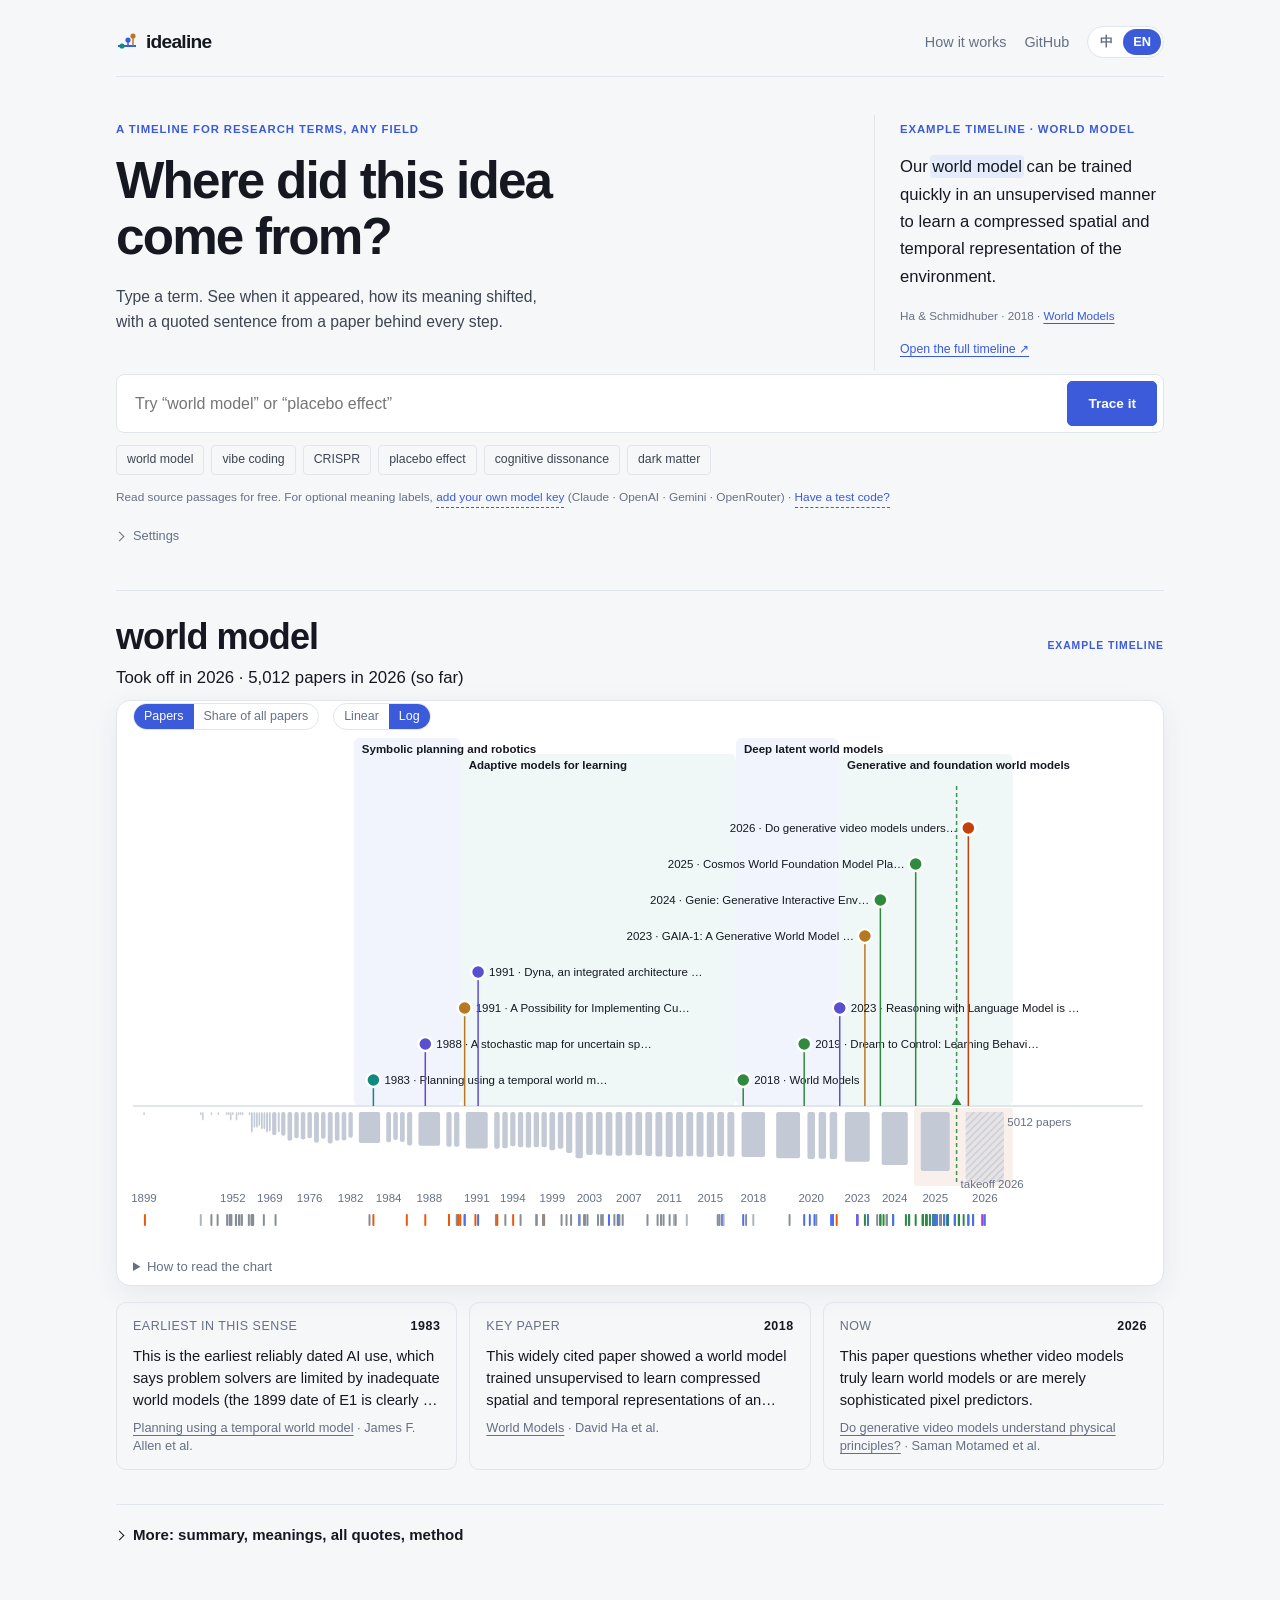
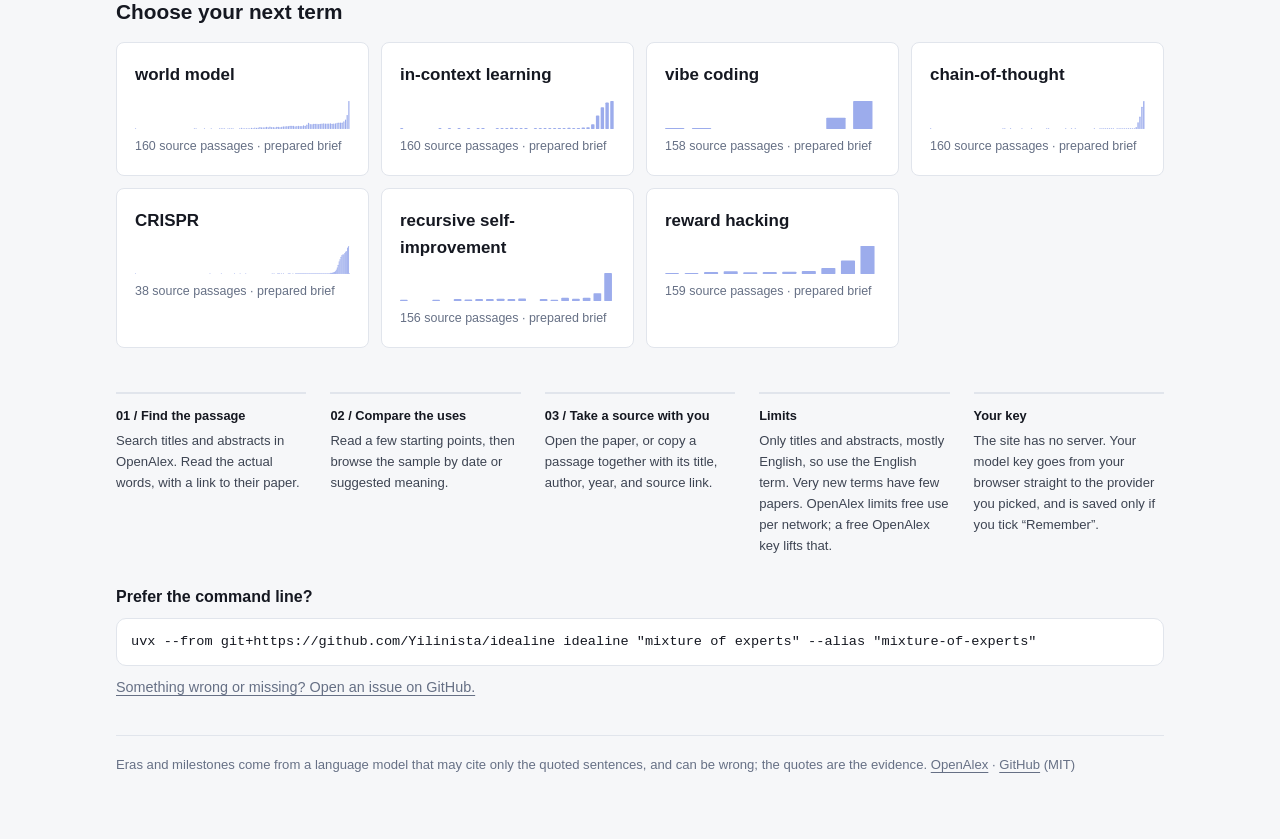
==== commit 7a5703b6: "Check every result page on real terms before pushing Add scripts/check_pages.mjs: page-level checks " ====
--- a/docs/index.html
+++ b/docs/index.html
@@ -394,7 +394,7 @@
 .chip{font:inherit;font-size:.86rem;padding:5px 12px;border-radius:999px;background:color-mix(in srgb,var(--accent) 8%,transparent);color:var(--accent);border:1px solid color-mix(in srgb,var(--accent) 28%,transparent);cursor:pointer}
 .chip:hover{background:color-mix(in srgb,var(--accent) 15%,transparent)}
 .keyline{margin:16px auto 0;font-size:.87rem;color:var(--muted)}
-.keyline .linkish{font:inherit;background:none;border:0;padding:0;color:var(--accent);border-bottom:1px dashed var(--accent);cursor:pointer}
+.keyline .linkish,.upsell .linkish{font:inherit;background:none;border:0;padding:0;color:var(--accent);border-bottom:1px dashed var(--accent);cursor:pointer}
 .opts{max-width:640px;margin:14px auto 0;text-align:left;background:var(--panel);border:1px solid var(--line);border-radius:14px;padding:4px 18px;font-size:.92rem;color:var(--fg)}
 .opts>summary{cursor:pointer;color:var(--muted);padding:10px 0;font-size:.88rem}
 .opts[open]{padding-bottom:16px}
@@ -533,9 +533,9 @@
 </section>
 <footer><span data-i18n="footer">Eras and milestones come from a language model that may cite only the quoted sentences, and can be wrong; the quotes are the evidence.</span> <a href="https://openalex.org">OpenAlex</a> · <a href="https://github.com/Yilinista/idealine">GitHub</a> (MIT)</footer>
 </main>
-<script type="application/json" id="spec">{"system": "You are a careful historian of ideas. You trace where a technical\nterm came from and how its meaning changed, using only the evidence given.\n\nYou get: the term, its number of papers per year, and numbered sentences (E1, E2,\n...) from papers that use it, each with year, title, and citation count.\n\nThe same words often name unrelated things: a sports \"super agent\" and a software\n\"super agent\" share a name, not a history. First pick the meaning to follow: the one\nthe reader describes under \"Meaning the reader has in mind\", if given; otherwise the\nmeaning most common in the newest papers. Eras, milestones, and the summary follow\nonly that meaning, plus earlier ideas the evidence shows it grew out of (as\nancestor). Meanings that merely share the words are listed in senses with related: false,\nnever in eras or milestones.\n\nReturn:\n- focus: one sentence naming the meaning this timeline follows.\n- summary: two plain sentences a newcomer can read: where the term came from and\n  what it mostly means now.\n- senses: every distinct meaning of the words in the evidence, keyed S1, S2, ... For\n  each: a 1-4 word label, a one-line definition as the quotes use it, and related:\n  true for the followed meaning, its sub-senses, and earlier ideas it grew out of;\n  false for meanings that merely share the words. Split the followed meaning into\n  sub-senses only where the quotes clearly use it differently (for example a method\n  versus a product category).\n- quote_senses: for every evidence ID, the key of the sense that sentence uses, or\n  \"unclear\" when you cannot tell. Do not guess.\n- eras: 2 to 5 consecutive periods in which the term was used in a recognizably\n  different way. For each: start_year, end_year, a 2-5 word label, one sentence on\n  what the term meant then, and the IDs of sentences that show it.\n- milestones: 4 to 12 key moments. Kinds:\n  ancestor (an earlier idea the term grew out of, named in the evidence),\n  origin (earliest use in the evidence), coined (someone is credited with the name),\n  popularized, redefined (meaning changed), applied (moved into a new area),\n  critique (pushback).\n  For each: year, kind, title (the paper title, or how the evidence names the work,\n  e.g. \"Good, 'Speculations Concerning the First Ultraintelligent Machine'\"),\n  why (one sentence), evidence IDs, and work_ref: the evidence ID whose own paper IS\n  this milestone, or \"\" if the milestone is a work that the sentences name or cite.\n  Also for each: in_sense (true if its quotes use the term in the followed meaning),\n  coinage (true only if the work itself presents the name as new, e.g. \"we call this\n  ...\" or \"we introduce the term\"), and shift: for redefined or applied, one of\n  broadening, narrowing, metaphor, new field; otherwise none.\n\nPublication years come from OpenAlex and are occasionally wrong (a modern paper\ndated 1800, say). If a sentence clearly does not fit its year (it names later\nmethods, tools, or events), do not treat it as the origin.\n\nRules: every era and milestone needs at least one evidence ID. Never use outside\nknowledge to add works, dates, or people that the evidence does not mention; it is\nfine to leave gaps. Prefer fewer, well-supported items.", "schema": {"type": "object", "properties": {"focus": {"type": "string"}, "summary": {"type": "string"}, "senses": {"type": "array", "items": {"type": "object", "properties": {"key": {"type": "string"}, "label": {"type": "string"}, "definition": {"type": "string"}, "related": {"type": "boolean"}}, "required": ["key", "label", "definition", "related"], "additionalProperties": false}}, "quote_senses": {"type": "array", "items": {"type": "object", "properties": {"id": {"type": "string"}, "sense": {"type": "string"}}, "required": ["id", "sense"], "additionalProperties": false}}, "eras": {"type": "array", "items": {"type": "object", "properties": {"start_year": {"type": "integer"}, "end_year": {"type": "integer"}, "label": {"type": "string"}, "meaning": {"type": "string"}, "evidence": {"type": "array", "items": {"type": "string"}}}, "required": ["start_year", "end_year", "label", "meaning", "evidence"], "additionalProperties": false}}, "milestones": {"type": "array", "items": {"type": "object", "properties": {"year": {"type": "integer"}, "kind": {"type": "string", "enum": ["ancestor", "origin", "coined", "popularized", "redefined", "applied", "critique"]}, "title": {"type": "string"}, "why": {"type": "string"}, "evidence": {"type": "array", "items": {"type": "string"}}, "work_ref": {"type": "string"}, "in_sense": {"type": "boolean"}, "coinage": {"type": "boolean"}, "shift": {"type": "string", "enum": ["none", "broadening", "narrowing", "metaphor", "new field"]}}, "required": ["year", "kind", "title", "why", "evidence", "work_ref", "in_sense", "coinage", "shift"], "additionalProperties": false}}}, "required": ["focus", "summary", "senses", "quote_senses", "eras", "milestones"], "additionalProperties": false}, "css": "\n:root{--bg:#f6f7f9;--panel:#ffffff;--fg:#151821;--muted:#667085;--ink-soft:#3d4452;--line:#e1e5ec;--accent:#3b5bdb;--on-accent:#ffffff;\n--ancestor:#7a6aa8;--origin:#0f8a7e;--coined:#3b5bdb;--popularized:#2f8a3e;--redefined:#b7791f;--applied:#5a4fcf;--critique:#c2410c;\n--bar:#c3cad6;--era1:rgba(59,91,219,.07);--era2:rgba(15,138,126,.06);--glow:#e8edff;--shadow:0 8px 28px rgba(40,50,90,.07)}\n@media (prefers-color-scheme:dark){:root:not([data-theme=light]){--bg:#0c0f15;--panel:#141922;--fg:#e7eaf0;--muted:#8a93a5;--ink-soft:#c2c8d3;--line:#252c39;--accent:#7c9cff;--on-accent:#0a0f1f;\n--ancestor:#b6a6ff;--origin:#5fd3c4;--coined:#7ea2ff;--popularized:#7bd88f;--redefined:#e3b341;--applied:#a99cf5;--critique:#ff8a65;\n--bar:#3a4050;--era1:rgba(124,156,255,.08);--era2:rgba(95,211,196,.06);--glow:rgba(124,156,255,.10);--shadow:0 12px 40px rgba(0,0,0,.45)}}\n*{box-sizing:border-box}\nbody{margin:0;background:radial-gradient(1200px 500px at 50% -120px,var(--glow) 0%,transparent 70%) no-repeat,var(--bg);color:var(--fg);font:16px/1.6 ui-sans-serif,-apple-system,BlinkMacSystemFont,\"Segoe UI\",\"PingFang SC\",\"Hiragino Sans GB\",\"Noto Sans SC\",sans-serif}\nmain{max-width:1080px;margin:0 auto;padding:28px 16px 64px}\n.brand{font-size:.8rem;letter-spacing:.08em;text-transform:uppercase;color:var(--muted)}\n.brand a{color:inherit}\nh1{font-weight:650;letter-spacing:-.02em;font-size:clamp(1.8rem,4vw,2.6rem);line-height:1.15;margin:6px 0 10px}\n.summary{font-size:1.08rem;max-width:760px;margin:0 0 8px;color:var(--ink-soft)}\n.meta{color:var(--muted);font-size:.86rem}\n.card{background:var(--panel);border:1px solid var(--line);border-radius:14px;margin-top:22px;box-shadow:var(--shadow);overflow:hidden}\n.scroller{overflow-x:auto;-webkit-overflow-scrolling:touch}\nsvg text{fill:var(--fg);font-size:11.5px}\nsvg .muted{fill:var(--muted)}\n.ms{cursor:pointer;outline:none}\n.ms circle{stroke:var(--panel);stroke-width:2.5}\n.ms:hover circle,.ms:focus circle,.ms.sel circle{stroke:var(--fg)}\n.ms.sel text{font-weight:700}\n.legend{display:flex;flex-wrap:wrap;gap:6px 14px;padding:10px 16px;border-top:1px solid var(--line);font-size:.8rem;color:var(--muted)}\n.legend i{display:inline-block;width:9px;height:9px;border-radius:50%;margin-right:5px;vertical-align:0}\n.hint{font-size:.8rem;color:var(--muted);padding:10px 16px 0}\n.detail{padding:18px 20px}\n.kind{font-size:.72rem;font-weight:700;letter-spacing:.07em;text-transform:uppercase}\n.detail h2{font-size:1.2rem;font-weight:650;margin:4px 0 6px;line-height:1.3}\n.detail h2 a{color:inherit}\n.why{margin:0 0 10px}\n.status{font-size:.78rem;color:var(--muted)}\nblockquote{margin:10px 0;padding:2px 0 2px 12px;border-left:3px solid var(--line);color:var(--fg)}\nblockquote cite{display:block;font-style:normal;color:var(--muted);font-size:.8rem;margin-top:3px}\nblockquote cite a{color:inherit}\nmark{background:transparent;color:inherit;font-weight:650;text-decoration:underline;text-decoration-color:var(--accent);text-decoration-thickness:2px}\n.headline{margin:-6px 0 12px;font-size:.95rem;color:var(--ink-soft)}\n.headline:empty{display:none}\n.tlbar{display:flex;flex-wrap:wrap;gap:8px 14px;margin:2px 0 8px}\n.tlseg{display:inline-flex;border:1px solid var(--line);border-radius:999px;overflow:hidden}\n.tlseg button{font:inherit;font-size:.78rem;padding:3px 10px;border:0;background:transparent;color:var(--muted);cursor:pointer}\n.tlseg button[aria-pressed=true]{background:var(--accent);color:var(--on-accent)}\n.lanekey{flex-basis:100%;display:flex;flex-wrap:wrap;gap:4px 12px;margin-top:4px}\n.lanekey i{border-radius:1px;width:4px}\n.mslist{list-style:none;margin:10px 0 0;padding:0}\n.mslist button{display:block;width:100%;text-align:left;font:inherit;font-size:.88rem;padding:6px 8px;border:0;border-radius:8px;background:transparent;color:var(--fg);cursor:pointer}\n.mslist button.sel,.mslist button:hover{background:var(--era1)}\n.mslist b{display:inline-block;min-width:1.4em;color:var(--accent)}\n.checks{list-style:none;padding:0;margin:4px 0 10px;font-size:.88rem}\n.checks li.ok{color:var(--coined)}.checks li.no{color:var(--critique)}\n.shift,.caveat{font-size:.88rem;color:var(--muted);margin:4px 0 10px}\n.prov{font-size:.78rem;color:var(--muted);margin-top:8px}\n.era .mix{display:flex;height:8px;border-radius:4px;overflow:hidden;margin:10px 0 4px;background:var(--line)}\n.era .mix span{display:block;height:100%}\n.era .small{font-size:.8rem;margin:2px 0}\n.era .badge{display:inline-block;font-size:.74rem;padding:1px 7px;border-radius:999px;margin:2px 4px 0 0;border:1px solid var(--line)}\n.era .badge.new{color:var(--coined)}.era .badge.faded{color:var(--muted)}\n.era .words{font-size:.84rem;margin-top:8px}\n.era .words.thin{opacity:.6}\n.era .words .nw{font-weight:600;color:var(--fg)}\n.era .muted,.mixnote{color:var(--muted)}\n.mixnote{grid-column:1/-1;font-size:.8rem;margin:0}\n.qtick:hover rect:first-child{opacity:.6}\n.roots:empty{display:none}\n.roots{margin-top:22px;padding:14px 16px;border:1px solid var(--line);border-radius:12px;background:var(--panel)}\n.roots h3{margin:0 0 8px;font-size:1rem}\n.roots ul{margin:8px 0;padding-left:18px;font-size:.9rem}\n.roots li{margin:0 0 4px}\n.roots .muted{color:var(--muted)}.roots .small{font-size:.8rem;margin:6px 0 0}\n.roots svg text{fill:var(--muted)}\n.senses:empty{display:none}\n.senses{margin:4px 0 14px;padding:12px 16px;border:1px solid var(--line);border-left:3px solid var(--accent);border-radius:10px;background:var(--panel);font-size:.92rem}\n.senses p{margin:0 0 6px}\n.senses details{margin-top:6px}\n.senses summary{cursor:pointer;color:var(--accent);font-weight:600}\n.senses ul{margin:8px 0 0;padding-left:18px}\n.senses li{margin:0 0 8px}\n.senses .muted{color:var(--muted)}\n.senses li q{display:block;color:var(--muted);font-size:.86rem;margin-top:2px}\n.eras{display:grid;grid-template-columns:repeat(auto-fit,minmax(230px,1fr));gap:12px;margin-top:22px}\n.era{background:var(--panel);border:1px solid var(--line);border-radius:12px;padding:14px 16px}\n.era b{display:block;font-size:.78rem;color:var(--muted);font-weight:600}\n.era h3{margin:2px 0 6px;font-size:1rem}\n.era p{margin:0;font-size:.92rem}\ndetails{margin-top:28px;color:var(--muted);font-size:.88rem}\ndetails summary{cursor:pointer}\nfooter{margin-top:36px;color:var(--muted);font-size:.82rem}\nfooter a{color:inherit}\n\n/* Shared reading surface: quiet paper, ink, and selective evidence highlights. */\n:root{--quote-mark:#e4ecfb;--warning-bg:#fff0ce}\n@media(prefers-color-scheme:dark){:root:not([data-theme=light]){--quote-mark:#26345a;--warning-bg:#4a4024}}\nbody{background:var(--bg);font-size:16px;line-height:1.6}\nmain{max-width:1120px;padding:26px 36px 64px}\na{color:var(--accent);text-underline-offset:3px}\nbutton,input,select,textarea{font:inherit}\nbutton,a,summary,input,select,textarea{-webkit-tap-highlight-color:transparent}\n:focus-visible{outline:2px solid var(--accent);outline-offset:4px}\n[hidden]{display:none!important}\n.site-nav{display:flex;align-items:center;justify-content:space-between;gap:20px;padding-bottom:22px;border-bottom:1px solid var(--line)}\n.site-nav .wordmark{font-weight:750;font-size:1.2rem;text-decoration:none;color:var(--fg);letter-spacing:-.04em}\n.reading-lang{display:flex;gap:3px;padding:3px;border:1px solid var(--line);border-radius:8px}\n.reading-lang button{border:0;background:transparent;color:var(--muted);padding:4px 10px;border-radius:5px;cursor:pointer}\n.reading-lang button[aria-pressed=true]{background:var(--accent);color:var(--on-accent)}\n.term-header{padding:26px 0 4px}\n.term-header>a{font-size:.83rem;text-decoration:none}\n.term-header h1{font-weight:650;letter-spacing:-.025em;font-size:clamp(2rem,5vw,3.5rem);margin:18px 0 0}\n.eyebrow,.source-label{font-size:.71rem;font-weight:700;letter-spacing:.08em;text-transform:uppercase;color:var(--accent)}\n.brief-meta{display:flex;flex-wrap:wrap;gap:4px 20px;padding:12px 0 26px;color:var(--muted);font-size:.79rem}\n.brief-meta span+span{margin-left:auto}\n.reading-layout{display:grid;grid-template-columns:minmax(0,1fr) 210px;gap:44px;align-items:start}\n.reading-main{min-width:0}\n.section-heading{display:flex;align-items:baseline;justify-content:space-between;gap:8px 16px;flex-wrap:wrap}\n.section-heading h3{font-size:1.03rem;letter-spacing:-.015em;margin:0;color:var(--fg)}\n.section-heading>span{font-size:.72rem;color:var(--muted)}\n.section-intro{font-size:.86rem;color:var(--muted);margin:6px 0 20px;max-width:65ch}\n.source-card{padding:24px 28px;margin:0 0 16px;border:1px solid var(--line);border-radius:10px;background:var(--panel);scroll-margin:20px}\n.source-card:focus{outline:2px solid var(--accent);outline-offset:3px}\n.source-top{display:flex;justify-content:space-between;gap:12px;align-items:baseline}\n.source-year{color:var(--ink-soft);font-size:.8rem;font-variant-numeric:tabular-nums;white-space:nowrap}\n.source-type{font-size:.69rem;color:var(--muted);margin:6px 0 10px}\n.source-type span{color:var(--muted)}\n.source-card blockquote{font-size:1.22rem;line-height:1.65;letter-spacing:-.008em;margin:0;padding:0;border:0;overflow-wrap:anywhere}\nmark{background:var(--quote-mark);color:var(--fg);font-weight:inherit;text-decoration:none;box-decoration-break:clone;-webkit-box-decoration-break:clone;padding:0;border-radius:2px;box-shadow:0 0 0 2px var(--quote-mark)}\n.reading-note{font-size:.82rem;color:var(--ink-soft);margin:16px 0 0;line-height:1.6}\n.reading-note b{font-weight:600;color:var(--accent);margin-right:5px}\n.source-citation{border-top:1px solid var(--line);padding-top:14px;margin-top:20px}\n.source-citation h4{font-size:.83rem;font-weight:600;line-height:1.5;margin:0;overflow-wrap:anywhere}\n.source-citation h4 a{color:var(--fg);text-decoration:none}\n.source-citation h4 a:hover{text-decoration:underline}\n.source-citation p{font-size:.75rem;color:var(--muted);margin:4px 0 0}\n.source-actions{display:flex;gap:12px;align-items:center;flex-wrap:wrap;margin-top:17px;font-size:.76rem}\n.source-actions button,.source-actions a{cursor:pointer;min-height:36px;padding:7px 11px;border:1px solid var(--line);border-radius:5px;background:transparent;color:var(--accent);text-decoration:none;line-height:1.4}\n.source-actions .paper-link{background:var(--accent);border-color:var(--accent);color:var(--on-accent)}\n.source-actions .passage-link{margin-left:auto}\n.source-actions button:hover{border-color:var(--accent)}\n.source-warning{background:var(--warning-bg);color:var(--fg);font-size:.76rem;padding:6px 10px;border-radius:4px;margin:12px 0 0}\n.copy-status{font-size:.75rem;color:var(--accent)}\n.copy-status:not(:empty){margin-top:10px}\n.copy-status textarea{display:block;width:100%;min-height:150px;border:1px solid var(--line);background:var(--bg);color:var(--fg);padding:12px;margin-top:8px;font-size:.8rem}\n.reading-aside{border-top:2px solid var(--accent);padding-top:18px;position:sticky;top:22px}\n.reading-aside>p{font-size:1.38rem;line-height:1.5;margin:12px 0 22px}\n.reading-aside>a{display:flex;align-items:center;justify-content:space-between;text-decoration:none;font-size:.8rem;font-weight:600;border-bottom:1px solid var(--line);padding-bottom:12px}\n.aside-count{font-size:.73rem;color:var(--muted);padding-top:12px}\n.evidence-browser,.method-panel{border-top:1px solid var(--line);padding-top:22px;margin-top:30px;color:var(--ink-soft)}\n.evidence-browser>summary,.method-panel>summary,.timeline-diagnostics>summary{font-size:.94rem;color:var(--fg);font-weight:600;cursor:pointer}\n.evidence-browser>summary span{font-size:.75rem;margin-left:8px;font-weight:400;color:var(--muted)}\n.evidence-browser>p,.method-panel>p{font-size:.84rem;max-width:76ch}\n.evidence-filters{display:flex;gap:10px 12px;flex-wrap:wrap;align-items:flex-end;max-width:780px;margin:18px 0 6px}\n.evidence-filters label{display:flex;flex-direction:column;gap:4px;font-size:.72rem;color:var(--muted);min-width:0;flex:0 1 auto}\n.evidence-filters select{height:34px;background:var(--panel);color:var(--fg);border:1px solid var(--line);border-radius:6px;padding:0 32px 0 10px;font-size:.8rem;min-width:120px;max-width:280px;text-overflow:ellipsis}\n.filter-status{font-size:.75rem;color:var(--muted);margin:0 0 8px auto;font-variant-numeric:tabular-nums}\n.quote-results{max-width:780px;border-top:1px solid var(--line);margin-top:6px}\n.load-more{margin-top:16px;padding:9px 18px;border:1px solid var(--accent);border-radius:5px;background:transparent;color:var(--accent);cursor:pointer}\n.empty-state{border:1px dashed var(--line);padding:24px;border-radius:8px;font-size:.88rem}\n.usage-panel{border-top:1px solid var(--line);padding-top:24px;margin-top:30px}\n.usage-panel>p{font-size:.78rem;color:var(--muted);max-width:76ch;margin:8px 0 22px}\n.usage-panel svg{display:block;width:100%;height:82px;fill:var(--accent)}\n.usage-panel .partial-bar{opacity:.4}\n.usage-axis{display:flex;justify-content:space-between;font-size:.71rem;color:var(--muted);margin-top:8px}\n.method-panel h3{font-size:.88rem}\n.timeline-diagnostics{margin-top:20px}\n.file-tools{border-top:1px solid var(--line);margin-top:22px;padding-top:20px}\n.file-tools>summary{font-size:.84rem;cursor:pointer}\n.file-tools .actions{padding-top:12px}\n.home main{max-width:1120px}\n.home nav{padding-bottom:18px;border-bottom:1px solid var(--line)}\n.home nav .logo{font-size:1.2rem;letter-spacing:-.04em}\n.home .hero{text-align:left;max-width:none;margin:38px 0 0;display:grid;grid-template-columns:minmax(0,1fr) 290px;gap:0 56px}\n.home .hero-copy h1{font-size:clamp(2.1rem,4.2vw,3.2rem);font-weight:700;letter-spacing:-.035em;line-height:1.1;margin:12px 0 18px;max-width:530px}\n.home .hero-copy>p{font-size:.98rem;max-width:49ch;color:var(--ink-soft);margin:0 0 22px}\n.home .hero-example{border-left:1px solid var(--line);padding:0 0 10px 25px;align-self:start}\n.hero-example blockquote{font-size:1.04rem;line-height:1.65;border:0;padding:0;margin:12px 0}\n.hero-example cite{font-size:.73rem;color:var(--muted);font-style:normal}\n.hero-example>a{display:block;font-size:.77rem;margin-top:12px}\n.home #trace-form{grid-column:1/-1;max-width:none;margin-top:4px}\n.home .search{max-width:none;margin:0;border-radius:8px;padding:6px 6px 6px 18px;box-shadow:none}\n.home .search input{font-size:1rem}\n.home .btn{border-radius:5px;font-size:.85rem;padding:11px 20px}\n.home .chips{justify-content:flex-start;max-width:none;margin-top:12px;gap:7px}\n.home .chip{font-size:.77rem;padding:4px 10px;background:transparent;border:1px solid var(--line);color:var(--ink-soft);border-radius:4px}\n.home .chip:hover{border-color:var(--accent);color:var(--accent)}\n.home .keyline{font-size:.74rem;margin-top:13px}\n.home #formmsg{margin:0;grid-column:1/-1;min-height:0}\n.home #formmsg:not(:empty){padding-top:12px}\n.home #result{margin-top:38px;border-top:1px solid var(--line);padding-top:24px}\n.home .result-h h2{font-size:2.25rem;font-weight:650;letter-spacing:-.025em}\n.home .tag{font-size:.65rem;letter-spacing:.09em}\n.home #result.pending [data-part=reading],.home #result.pending .file-tools{display:none}\n.home .section-h{font-size:1.3rem;font-weight:650;margin-top:48px}\n.home .grid{grid-template-columns:repeat(auto-fit,minmax(225px,1fr));gap:12px}\n.home .tcard{border-radius:8px;box-shadow:none;padding:18px;transition:border-color .15s}\n.home .tcard:hover,.home .tcard:focus{transform:none;border-color:var(--accent)}\n.home .tcard h3{font-size:1.06rem}\n.home .tcard .spark{height:28px;opacity:.5}\n.home .how{margin-top:44px;gap:24px;grid-template-columns:repeat(auto-fit,minmax(170px,1fr))}\n.home .how b{font-size:.8rem}\n.home .how p{font-size:.82rem}\n.home .cli{margin-top:28px;max-width:none}\n.home footer{border-top:1px solid var(--line);padding-top:18px;max-width:none}\n.skip-link{position:absolute;left:12px;top:-100px;background:var(--panel);padding:10px;z-index:5}\n.skip-link:focus{top:12px}\n@media(max-width:760px){main{padding:18px 20px 44px}.reading-layout{grid-template-columns:minmax(0,1fr);gap:16px}.reading-aside{position:static;grid-row:1;padding:12px 0;border-top:0;border-bottom:1px solid var(--line)}.reading-aside>p{font-size:1.12rem;margin:6px 0 12px}.reading-aside>a{border:0;padding:0}.aside-count{display:none}.source-card{padding:20px}.home .hero{grid-template-columns:1fr;gap:0;margin-top:28px}.home .hero-example{display:none}.home .hero-copy h1{max-width:550px}.home .hero-copy>p{margin-bottom:18px}.brief-meta span+span{margin-left:0}.home .keyline{line-height:1.7}.home .result-h h2{font-size:1.9rem}}\n@media(max-width:460px){main{padding:16px 14px 36px}.source-card{padding:18px 16px}.source-card blockquote{font-size:1.12rem}.source-actions{gap:8px}.source-actions button,.source-actions a{min-height:40px}.home nav .links{gap:10px}.home nav .links>a{font-size:.75rem}.home .hero-copy h1{font-size:2.2rem}.home .search{padding-left:12px}.home .search input{font-size:.89rem}.home .btn{padding:11px 12px}.evidence-filters label{min-width:120px}.section-heading>span{width:100%}}\n/* The timeline leads the result; the source cards below are its evidence. */\n.timeline-main{margin:6px 0 34px}\n.timeline-main .timeline-summary{font-size:1.02rem;line-height:1.6;max-width:72ch;color:var(--fg);margin:0 0 10px}\n.timeline-main .card{margin-top:8px}\n\n/* Toolbar lines up with the hint text inside the timeline card. */\n.card>.tlbar{padding:0 16px}\n/* The roots spectrum scales down on narrow screens instead of widening the page. */\n.roots svg{max-width:100%;height:auto}\n\n/* Native selects get one look everywhere: same height as inputs, a quiet chevron. */\n.select{position:relative;display:block}\n.select select{appearance:none;-webkit-appearance:none;cursor:pointer;width:100%}\n.select::after{content:\"\";position:absolute;right:13px;top:50%;width:6px;height:6px;border-right:1.5px solid var(--muted);border-bottom:1.5px solid var(--muted);transform:translateY(-70%) rotate(45deg);pointer-events:none}\n\n/* Disclosure headings share one chevron instead of the browser triangle. */\n.evidence-browser>summary,.method-panel>summary,.more-panel>summary,.file-tools>summary,.timeline-diagnostics>summary,.home .opts>summary{list-style:none;display:flex;align-items:center;gap:10px;width:fit-content}\n.evidence-browser>summary::-webkit-details-marker,.method-panel>summary::-webkit-details-marker,.more-panel>summary::-webkit-details-marker,.file-tools>summary::-webkit-details-marker,.timeline-diagnostics>summary::-webkit-details-marker,.home .opts>summary::-webkit-details-marker{display:none}\n.evidence-browser>summary::before,.method-panel>summary::before,.more-panel>summary::before,.file-tools>summary::before,.timeline-diagnostics>summary::before,.home .opts>summary::before{content:\"\";flex:none;width:6px;height:6px;border-right:1.5px solid currentColor;border-bottom:1.5px solid currentColor;transform:rotate(-45deg);transition:transform .15s}\n.evidence-browser[open]>summary::before,.method-panel[open]>summary::before,.more-panel[open]>summary::before,.file-tools[open]>summary::before,.timeline-diagnostics[open]>summary::before,.home .opts[open]>summary::before{transform:rotate(45deg)}\n.evidence-browser>summary span{margin-left:0;font-variant-numeric:tabular-nums}\n\n/* Evidence list: compact rows, year first, so many passages can be scanned. */\n.quote-row{display:grid;grid-template-columns:52px minmax(0,1fr);gap:0 16px;padding:18px 0;border-bottom:1px solid var(--line);scroll-margin:20px}\n.quote-row:focus{outline:2px solid var(--accent);outline-offset:4px}\n.qr-year{font-size:.84rem;font-weight:600;color:var(--ink-soft);font-variant-numeric:tabular-nums;padding-top:3px}\n.quote-row blockquote{font-size:1rem;line-height:1.7;color:var(--fg);margin:0;padding:0;border:0;overflow-wrap:anywhere}\n.qr-cite{font-size:.8rem;color:var(--muted);margin:8px 0 0;line-height:1.5;overflow-wrap:anywhere}\n.qr-cite a{color:var(--fg);font-weight:600;text-decoration:none}\n.qr-cite a:hover{color:var(--accent);text-decoration:underline}\n.qr-foot{display:flex;flex-wrap:wrap;align-items:center;gap:6px 8px;margin-top:8px;font-size:.73rem}\n.qr-tag{padding:1px 9px;border-radius:999px;background:color-mix(in srgb,var(--accent) 9%,transparent);color:var(--accent);line-height:1.6}\n.qr-tag.plain{background:transparent;box-shadow:inset 0 0 0 1px var(--line);color:var(--muted)}\n.qr-warn{background:var(--warning-bg);color:var(--fg);padding:1px 8px;border-radius:4px;line-height:1.6}\n.qr-actions{margin-left:auto;display:flex;gap:2px}\n.qr-actions button,.qr-actions a{background:none;border:0;color:var(--muted);cursor:pointer;padding:4px 8px;border-radius:5px;text-decoration:none;font-size:.73rem;line-height:1.4}\n.qr-actions button:hover,.qr-actions a:hover{color:var(--accent);background:color-mix(in srgb,var(--accent) 8%,transparent)}\n.quote-row .copy-status:not(:empty){margin-top:6px}\n\n@media(max-width:760px){.evidence-filters label{flex:1 1 140px}.evidence-filters select{max-width:none}.filter-status{flex-basis:100%;margin:0}}\n@media(max-width:460px){.quote-row{grid-template-columns:1fr}.qr-year{padding:0 0 2px}.qr-actions{margin-left:0}}\n.alt-row{display:flex;flex-wrap:wrap;gap:6px;margin:0 0 16px}\n.alt-row .chip{margin:0;border-color:var(--accent);color:var(--accent)}\n\n/* Settings: one light column. Provider is a row of buttons, the version a menu,\n   rarely needed fields fold under \"More options\". */\n.home .opts{max-width:none;margin:12px 0 0;padding:0;border:0;border-radius:0;background:transparent}\n.home .opts[open]{padding:0}\n.home .opts>summary{font-size:.8rem;color:var(--muted);padding:6px 0}\n.home .opts>summary:hover{color:var(--fg)}\n/* Settings as a list: label left, current value right, tap a row to edit it in place. */\n.opts-body.slist{margin-top:8px;max-width:560px;padding:0;border:1px solid var(--line);border-radius:12px;background:var(--panel);overflow:hidden}\n.srow{margin:0;padding:0;border:0;border-top:1px solid var(--line);border-radius:0;background:transparent;font-size:inherit;color:var(--fg)}\n.slist>.srow:first-child{border-top:0}\n#keyrow>.srow{border-top:1px solid var(--line)}\n.srow>summary{list-style:none;display:flex;align-items:center;gap:12px;padding:13px 16px;cursor:pointer;font-size:.86rem}\n.srow>summary::-webkit-details-marker{display:none}\n.srow>summary:hover{background:color-mix(in srgb,var(--fg) 3%,transparent)}\n.srow>summary:focus-visible{outline:2px solid var(--accent);outline-offset:-2px}\n.srow>summary::after{content:\"\";flex:none;width:6px;height:6px;margin-left:2px;border-right:1.5px solid var(--muted);border-bottom:1.5px solid var(--muted);transform:rotate(-45deg);transition:transform .15s}\n.srow[open]>summary::after{transform:rotate(45deg)}\n.sl{flex:none;color:var(--fg)}\n.sv{flex:1;min-width:0;text-align:right;color:var(--muted);white-space:nowrap;overflow:hidden;text-overflow:ellipsis}\n.sv.ok{color:var(--accent)}\n.sv.link{color:var(--accent)}\n.sedit{display:flex;flex-direction:column;gap:10px;padding:2px 16px 16px}\n.opts .sedit .opts-hint,.home .opts .sedit .privacy{margin:0;font-size:.76rem;color:var(--muted);line-height:1.55}\n.opts-hint{font-size:.74rem;font-weight:400;color:var(--muted)}\n.seg{display:flex;flex-wrap:wrap;gap:6px}\n.seg button{font:inherit;font-size:.8rem;padding:6px 12px;border:1px solid var(--line);border-radius:999px;background:transparent;color:var(--ink-soft);cursor:pointer}\n.seg button:hover{border-color:var(--accent);color:var(--accent)}\n.seg button[aria-pressed=true]{background:var(--accent);border-color:var(--accent);color:var(--on-accent)}\n.opts input:not([type=checkbox]),.opts select{width:100%;height:36px;padding:0 11px;font:inherit;font-size:.85rem;border:1px solid var(--line);border-radius:8px;background:var(--panel);color:var(--fg)}\n.opts input:not([type=checkbox]):focus,.opts select:focus{outline:none;border-color:var(--accent);box-shadow:0 0 0 3px color-mix(in srgb,var(--accent) 16%,transparent)}\n.opts .select{display:block}\n.opts .select select{padding-right:32px}\n.keybox{display:flex;align-items:center;border:1px solid var(--line);border-radius:8px;background:var(--panel);padding:3px}\n.keybox:focus-within{border-color:var(--accent);box-shadow:0 0 0 3px color-mix(in srgb,var(--accent) 16%,transparent)}\n.opts .keybox input{border:0;height:30px;box-shadow:none;flex:1;min-width:0}\n.opts .keybox input:focus{box-shadow:none}\n.keybox button{font:inherit;font-size:.78rem;font-weight:600;height:30px;padding:0 14px;border:0;border-radius:6px;background:var(--accent);color:var(--on-accent);cursor:pointer;white-space:nowrap}\n.keybox button:disabled{opacity:.55;cursor:wait}\n.slink{font-size:.78rem;color:var(--accent);width:fit-content}\n#keycheck{font-size:.78rem}\n#keycheck:empty{display:none}\n.oa-how{margin:0;padding-left:18px;font-size:.76rem;color:var(--muted);line-height:1.65}\n.oa-how a{color:var(--accent)}\n.opts label.sswitch,.sswitch{display:flex;align-items:center;gap:12px;padding:12px 16px;border-top:1px solid var(--line);margin:0;cursor:pointer;font-size:.86rem}\n.sswitch .sl{flex:1;display:flex;flex-direction:column;gap:2px}\n.opts input.switch{appearance:none;-webkit-appearance:none;flex:none;width:40px;height:24px;margin:0;border-radius:999px;background:var(--line);position:relative;cursor:pointer;transition:background .15s}\n.opts input.switch::before{content:\"\";position:absolute;top:3px;left:3px;width:18px;height:18px;border-radius:50%;background:#fff;box-shadow:0 1px 2px rgba(0,0,0,.25);transition:transform .15s}\n.opts input.switch:checked{background:var(--accent)}\n.opts input.switch:checked::before{transform:translateX(16px)}\n.opts input.switch:focus-visible{outline:2px solid var(--accent);outline-offset:2px}\n.sfoot{display:flex;justify-content:flex-end;padding:10px 16px;border-top:1px solid var(--line);background:color-mix(in srgb,var(--fg) 2%,transparent)}\n.sfoot .linkbtn{font-size:.76rem}\n@media(max-width:460px){.srow>summary,.opts label.sswitch{padding:12px 14px}.sedit{padding:2px 14px 14px}}\n\n/* Evidence filters: meaning and period as chips with counts, order as a toggle. */\n.ev-filters{max-width:780px;margin:16px 0 0;display:flex;flex-direction:column;gap:10px}\n.frow{display:grid;grid-template-columns:52px minmax(0,1fr);gap:8px;align-items:start}\n.flabel{font-size:.74rem;color:var(--muted);padding-top:6px}\n.fchips{display:flex;flex-wrap:wrap;gap:6px}\n.fchip{display:inline-flex;align-items:center;gap:6px;font:inherit;font-size:.78rem;line-height:1.4;padding:4px 10px;border:1px solid var(--line);border-radius:999px;background:var(--panel);color:var(--ink-soft);cursor:pointer}\n.fchip i,.qr-tag i{display:inline-block;width:7px;height:7px;border-radius:50%;flex:none}\n.qr-tag i{margin-right:5px;vertical-align:1px}\n.fchip .n{font-size:.7rem;color:var(--muted);font-variant-numeric:tabular-nums}\n.fchip:hover{border-color:var(--accent)}\n.fchip[aria-pressed=true]{background:color-mix(in srgb,var(--accent) 10%,var(--panel));border-color:var(--accent);color:var(--fg)}\n.fchip[aria-pressed=true] .n{color:var(--accent)}\n.fbar{display:flex;align-items:center;justify-content:space-between;gap:10px;margin-top:4px}\n.fbar .filter-status{margin:0}\n.sortseg{display:inline-flex;border:1px solid var(--line);border-radius:8px;padding:2px;background:var(--panel)}\n.sortseg button{font:inherit;font-size:.74rem;border:0;background:transparent;color:var(--muted);padding:3px 10px;border-radius:6px;cursor:pointer}\n.sortseg button[aria-pressed=true]{background:var(--accent);color:var(--on-accent)}\n@media(max-width:460px){.frow{grid-template-columns:1fr;gap:4px}.flabel{padding-top:0}}\n\n/* Free result: say what a model key adds, with one button to the settings row. */\n.upsell{display:flex;align-items:center;gap:14px;max-width:780px;margin:12px 0 0;padding:12px 14px;border:1px solid color-mix(in srgb,var(--accent) 30%,var(--line));border-radius:10px;background:color-mix(in srgb,var(--accent) 6%,var(--panel))}\n.upsell[hidden]{display:none}\n.upsell p{margin:0;flex:1;font-size:.82rem;line-height:1.55;color:var(--ink-soft)}\n.upsell .btn{flex:none;white-space:nowrap}\n.upsell-acts{display:flex;align-items:center;gap:12px;flex:none}\n.upsell-acts [hidden]{display:none}\n@media(max-width:560px){.upsell{flex-direction:column;align-items:flex-start}}\n\n/* One left inset (16px) for everything inside the timeline card. */\n.card .mslist{padding:0 8px}\n.card .detail{padding:18px 16px}\n.mslist button{display:grid;grid-template-columns:1.6em minmax(0,1fr);align-items:baseline}\n\n/* Test-code row: hidden unless the site carries a sealed test key. */\n#tester-msg{font-size:.78rem}\n#tester-msg:empty{display:none}\n.slist>.srow[hidden]:first-child+.srow{border-top:0}\n\n/* Short result: headline, chart, three cards. Everything else is folded. */\n.timeline-main .headline{font-size:1.05rem;color:var(--fg);margin:0 0 6px}\n.dnotes,.chart-key,.msfold{font-size:.82rem;color:var(--ink-soft);margin:4px 0 8px}\n.dnotes>summary,.chart-key>summary,.msfold>summary,.more-panel>summary{cursor:pointer;color:var(--muted);width:fit-content}\n.dnotes .dnote{margin:6px 0 0;line-height:1.5}\n.dnotes .dnote a{color:inherit;text-decoration:underline;text-underline-offset:2px}\n.card .chart-key,.card .msfold{padding:0 16px}\n.card .chart-key .hint{padding:6px 0 0}\n.card .detail:empty{display:none}\n.story{display:grid;grid-template-columns:repeat(3,minmax(0,1fr));gap:12px;margin-top:16px}\n.story-card{border:1px solid var(--line);border-radius:10px;padding:14px 16px;min-width:0}\n.sc-top{display:flex;justify-content:space-between;align-items:baseline;font-size:.78rem;color:var(--muted);text-transform:uppercase;letter-spacing:.04em}\n.sc-year{font-variant-numeric:tabular-nums;font-weight:600;color:var(--fg)}\n.sc-line{margin:8px 0;font-size:.92rem;line-height:1.5;color:var(--fg);display:-webkit-box;-webkit-line-clamp:3;-webkit-box-orient:vertical;overflow:hidden}\n.sc-src{margin:0;font-size:.8rem;line-height:1.4;color:var(--muted);display:-webkit-box;-webkit-line-clamp:2;-webkit-box-orient:vertical;overflow:hidden}\n.sc-src a{color:inherit}\n.more-panel{border-top:1px solid var(--line);padding-top:18px;margin-top:8px}\n.more-panel>summary{font-size:.94rem;font-weight:600;color:var(--fg)}\n.more-panel[open]>summary{margin-bottom:14px}\n.more-panel .brief-meta{padding:0;display:block}\n@media(max-width:760px){.story{grid-template-columns:minmax(0,1fr)}}\n", "timelineJs": "// idealine timeline renderer. renderTimeline(D, root) draws the interactive\n// timeline for one term into the elements under `root` marked with data-part:\n// headline, senses, chart, legend, detail, eras. Used by the static term pages and\n// the web app. All text from data is inserted with textContent or escaped; links\n// must be http(s). The pure helpers at the top (takeoff, burst, sense mix, co-terms)\n// have no DOM access and are exported for tests.\n(function (global) {\n  'use strict';\n  const KINDS = ['ancestor', 'origin', 'coined', 'popularized', 'redefined', 'applied', 'critique'];\n  const NS = 'http://www.w3.org/2000/svg';\n  const ISSUES = 'https://github.com/Yilinista/idealine/issues/new';\n  const SITE = 'https://yilinista.github.io/idealine/';\n  // Categorical colours for the evidence lane and the sense mix; grey = unknown/unclear.\n  const PALETTE = ['#4c6ef5', '#e8590c', '#2b8a3e', '#ae3ec9', '#c92a2a', '#1098ad', '#f59f00', '#5c7cfa'];\n  const GREY = '#adb5bd', OTHER = '#868e96';\n  const esc = s => String(s ?? '').replace(/[&\u003c>\"']/g, c => ({ '&': '&amp;', '\u003c': '&lt;', '>': '&gt;', '\"': '&quot;', \"'\": '&#39;' }[c]));\n  const safeUrl = u => (typeof u === 'string' && /^https?:\\/\\//i.test(u) ? u : null);\n  const reEsc = w => w.replace(/[.*+?^${}()|[\\]\\\\]/g, '\\\\$&');\n\n  // --- pure helpers ---------------------------------------------------------------\n\n  // Same onset rule as core.js: first year by which the term has 3 papers or 1% of all.\n  function onsetYear(counts) {\n    const total = counts.reduce((n, [, c]) => n + c, 0), need = Math.max(3, total * 0.01);\n    let acc = 0;\n    for (const [y, c] of [...counts].sort((a, b) => a[0] - b[0])) { acc += c; if (acc >= need) return y; }\n    return null;\n  }\n\n  // Yearly series with missing years filled with 0, from `from` to `to`.\n  function fill(counts, from, to) {\n    const m = new Map(counts);\n    const out = [];\n    for (let y = from; y \u003c= to; y++) out.push([y, m.get(y) || 0]);\n    return out;\n  }\n\n  // Ke et al. (PNAS 2015) awakening time: the year before the peak that lies farthest\n  // below the straight line from the first year to the peak. Null when the curve is\n  // too short or too small to have a slow start worth naming.\n  function awakening(counts) {\n    if (!counts.length) return null;\n    const peak = counts.reduce((a, b) => (b[1] > a[1] ? b : a));\n    const first = Math.max(counts[0][0], peak[0] - 60);\n    const s = fill(counts, first, peak[0]);\n    if (peak[1] \u003c 10 || s.length \u003c 4) return null;\n    const [t0, c0] = s[0], [tm, cm] = s[s.length - 1];\n    // Only before the curve first reaches a quarter of its peak: a later slump (overtourism\n    // in 2021-22, after its 2018 rise) is not the slow start.\n    const rise = (s.find(([, c]) => c >= cm / 4) || s[s.length - 1])[0];\n    let best = null, bestD = 0;\n    for (const [t, c] of s) {\n      if (t >= rise) break;\n      const d = ((cm - c0) / (tm - t0)) * (t - t0) + c0 - c;  // how far below the line\n      if (d > bestD) { bestD = d; best = t; }\n    }\n    return best != null && best > t0 && best \u003c tm ? best : null;\n  }\n\n  // Takeoff year: where the curve bends upward, read on a log scale (log(1 + n), so a\n  // steady exponential is a straight line and has no bend, however fast it grows).\n  // Year y is a candidate when\n  //  - it at least doubles the high of the five years before (and has 3+ papers),\n  //  - the slope over [y-1, y+1] beats the slope over [y-6, y-2] by 0.5 or more\n  //    (about 1.65x faster yearly growth): a clear bend, not noise on a smooth climb.\n  //    A mild bend gets no takeoff (CRISPR, from about 1.5x to 2x a year): a missed\n  //    takeoff is better than a wrong one,\n  //  - the next year stays clearly above the slow start (no one-year spikes),\n  //  - within four years the curve reaches 4x the slow start.\n  // Of the candidates, the earliest whose one-year jump into y is at least 60% of the\n  // biggest wins: the knee itself, not a small year just before it, and not a later\n  // year of the same climb.\n  // Needs three years of slow start, 20+ papers and a peak of 10+. Counts: [[year, n]].\n  // asOf: 'YYYY-MM-DD' of the data. Later years are left out (misdated records). The\n  // unfinished last year (dropped in its first 3 months) is scaled to a full year for\n  // the slopes and for the year before's \"stays up\" check; the size gates, and the year\n  // itself as a candidate, use its real count, so a projection alone never makes a takeoff.\n  function takeoff(counts, asOf) {\n    const ay = /^\\d{4}-\\d\\d/.test(asOf || '') ? +asOf.slice(0, 4) : null, mo = ay ? +asOf.slice(5, 7) : 12;\n    const raw = new Map();\n    for (const [y, n] of counts) if (Number.isFinite(y) && (!ay || y \u003c ay || (y === ay && mo >= 3))) raw.set(y, Math.max(0, (raw.get(y) || 0) + (Number(n) || 0)));\n    if (raw.size \u003c 2) return null;\n    const years = [...raw.keys()].sort((a, b) => a - b), first = years[0], last = years[years.length - 1];\n    const total = [...raw.values()].reduce((a, b) => a + b, 0), peak = Math.max(...raw.values());\n    if (total \u003c 20 || peak \u003c 10) return null;\n    const scale = y => (y === ay && mo \u003c 12 ? 12 / mo : 1);\n    const m = new Map(years.map(y => [y, Math.round(raw.get(y) * scale(y))]));\n    const c = y => m.get(y) || 0, r = y => raw.get(y) || 0, L = y => Math.log1p(c(y));\n    const high = (a, b) => { let v = 0; for (let y = Math.max(a, first); y \u003c= b; y++) v = Math.max(v, c(y)); return v; };\n    const slope = (a, b) => (b > a ? (L(b) - L(a)) / (b - a) : 0);\n    const cands = [];\n    for (let y = first + 3; y \u003c= last; y++) {\n      const base = high(y - 5, y - 1);\n      if (r(y) \u003c Math.max(2 * base, 3)) continue;\n      if (slope(y - 1, Math.min(y + 1, last)) - slope(Math.max(first, y - 6), y - 2) \u003c 0.5) continue;\n      if (y \u003c last && c(y + 1) \u003c 1.5 * Math.max(base, 1)) continue;\n      let reach = 0;\n      for (let k = y; k \u003c= Math.min(y + 3, last); k++) reach = Math.max(reach, r(k));\n      if (reach \u003c 4 * Math.max(base, 1)) continue;\n      cands.push({ y, jump: L(y) - L(y - 1) });\n    }\n    if (!cands.length) return null;\n    const top = Math.max(...cands.map(k => k.jump));\n    return (cands.find(k => k.jump >= 0.6 * top) || cands[0]).y;\n  }\n\n  // Takeoff of the main run of use: skip stray records cut off from it by more than\n  // three empty years (often misdated), the same rule the source cards use. The chart\n  // and the headline both use this, so they name the same year.\n  function mainRun(cs, asOf) {\n    const on = onsetYear(cs);\n    const nz = cs.filter(([, c]) => c > 0).map(([y]) => y);\n    let first = nz[0];\n    for (let i = 1; i \u003c nz.length; i++) if (nz[i] - nz[i - 1] > 3 && on && nz[i] \u003c= on) first = nz[i];\n    const main = cs.filter(([y]) => y >= first);\n    const ta0 = main.length >= 3 ? takeoff(main, asOf) : null;\n    return { first, main, ta: ta0 && ta0 > first ? ta0 : null };\n  }\n\n  // Kleinberg (2002) two-state burst detection on yearly counts. With per-year totals\n  // it uses the batched (binomial) form on shares; without, a Poisson form on counts.\n  // Returns [[startYear, endYear], ...] for the runs spent in the burst state.\n  function bursts(counts, totals, s = 2, gamma = 1) {\n    if (counts.length \u003c 3) return [];\n    const series = fill(counts, counts[0][0], counts[counts.length - 1][0]);\n    const tot = new Map(totals || []);\n    const useTot = series.every(([y]) => tot.get(y) > 0);\n    const n = series.length, R = series.reduce((a, [, r]) => a + r, 0);\n    let cost;\n    if (useTot) {\n      const D = series.reduce((a, [y]) => a + tot.get(y), 0), p = [R / D, Math.min(0.9999, (s * R) / D)];\n      cost = (i, y, r) => -(r * Math.log(p[i]) + (tot.get(y) - r) * Math.log(1 - p[i]));\n    } else {\n      const lam = [R / n, (s * R) / n];\n      cost = (i, y, r) => lam[i] - r * Math.log(lam[i]);\n    }\n    const up = gamma * Math.log(n);\n    let c = [0, up];\n    const back = [];\n    for (const [y, r] of series) {\n      const stay0 = c[0], from1to0 = c[1], to1from0 = c[0] + up, stay1 = c[1];\n      const n0 = Math.min(stay0, from1to0), n1 = Math.min(to1from0, stay1);\n      back.push([stay0 \u003c= from1to0 ? 0 : 1, to1from0 \u003c stay1 ? 0 : 1]);\n      c = [n0 + cost(0, y, r), n1 + cost(1, y, r)];\n    }\n    let st = c[0] \u003c= c[1] ? 0 : 1;\n    const states = new Array(n);\n    for (let i = n - 1; i >= 0; i--) { states[i] = st; st = back[i][st]; }\n    const out = [];\n    states.forEach((v, i) => {\n      if (!v) return;\n      const y = series[i][0];\n      if (out.length && out[out.length - 1][1] === y - 1) out[out.length - 1][1] = y; else out.push([y, y]);\n    });\n    return out.filter(([a, b]) => series.some(([y, r]) => y >= a && y \u003c= b && r > 0));\n  }\n\n  // Jensen-Shannon distance (base 2, 0..1) between two {key: count} maps.\n  function jsDistance(a, b) {\n    const keys = new Set([...Object.keys(a), ...Object.keys(b)]);\n    const sa = Object.values(a).reduce((x, y) => x + y, 0), sb = Object.values(b).reduce((x, y) => x + y, 0);\n    if (!sa || !sb) return null;\n    let d = 0;\n    for (const k of keys) {\n      const p = (a[k] || 0) / sa, q = (b[k] || 0) / sb, m = (p + q) / 2;\n      if (p) d += 0.5 * p * Math.log2(p / m);\n      if (q) d += 0.5 * q * Math.log2(q / m);\n    }\n    return Math.sqrt(Math.max(0, d));\n  }\n\n  // SemEval-2020 Task 1 binary change rule for small samples: a sense is new when it\n  // goes from at most k uses to at least n uses, faded the other way round.\n  function senseChange(prev, cur, k = 2, n = 5) {\n    const keys = new Set([...Object.keys(prev), ...Object.keys(cur)]);\n    const gained = [], lost = [];\n    for (const key of keys) {\n      if ((prev[key] || 0) \u003c= k && (cur[key] || 0) >= n) gained.push(key);\n      if ((prev[key] || 0) >= n && (cur[key] || 0) \u003c= k) lost.push(key);\n    }\n    return { gained, lost };\n  }\n\n  const STOP = new Set(('a about above after again against all also am an and any are as at be because been before being below between both but by can could did do does doing down during each few for from further had has have having here how however i if in into is it its itself just more most no nor not now of off on once only or other our out over own paper papers present propose proposed same she should so some such than that the their them then there these they this those through to too under until up use used uses using very via was we were what when where which while who whom why will with within without would you your study studies approach approaches based results show shows new also one two three may well like many much often recent including').split(' '));\n\n  // Word counts of the quotes, without stop words, numbers, or the term's own words.\n  function wordCounts(texts, termWords) {\n    const m = new Map();\n    for (const s of texts) {\n      for (const w of String(s).toLowerCase().match(/\\p{L}[\\p{L}\\p{N}-]{2,}/gu) || []) {\n        if (STOP.has(w) || termWords.has(w)) continue;\n        m.set(w, (m.get(w) || 0) + 1);\n      }\n    }\n    return m;\n  }\n\n  function cosine(a, b) {\n    let dot = 0, na = 0, nb = 0;\n    for (const [k, v] of a) { na += v * v; if (b.has(k)) dot += v * b.get(k); }\n    for (const v of b.values()) nb += v * v;\n    return na && nb ? dot / Math.sqrt(na * nb) : 0;\n  }\n\n  // Time of a quote or milestone as a fractional year: its month when the date agrees\n  // with its year and is not OpenAlex's 1 January stand-in for \"year only\".\n  function timeOf(year, date, fallback) {\n    const d = /^(\\d{4})-(\\d{2})/.exec(date || '');\n    const yearOnly = /^\\d{4}-01-01/.test(date || '');\n    return d && +d[1] === year && !yearOnly ? year + (+d[2] - 0.5) / 12 : year + fallback;\n  }\n\n  // --- interface text ---------------------------------------------------------------\n\n  // Pass a partial object as the third argument to translate it.\n  const fmtShare = v => { const pm = v * 1e6; return pm >= 10 ? Math.round(pm).toLocaleString('en-US') : pm.toFixed(pm >= 1 ? 1 : 2); };\n  const LABELS_EN = {\n    kinds: { origin: 'earliest found' },\n    msg: s => s,\n    papers: n => `${n} papers`,\n    yearPapers: (y, n) => `${y}: ${n} papers`,\n    timelineOf: term => `Timeline of ${term}`,\n    inSample: 'Linked paper uses the term itself.',\n    resolved: title => `Named in the quotes; matched to “${title}” in OpenAlex. Check the match.`,\n    unresolved: 'Named in the quotes but not found in OpenAlex, so there is no link.',\n    titleOf: 'Title of ',\n    legendDashed: 'dashed = no link found',\n    legendBars: 'bars = papers per year',\n    legendBarsQ: 'bars = papers per year; recent years by quarter',\n    legendShare: 'bars = papers per million in all of OpenAlex that year',\n    legendLog: 'log scale',\n    legendPartial: 'hatched = period not over yet',\n    noTotal: ys => `no full-year OpenAlex total for ${ys} yet, so no bar`,\n    follows: 'This timeline follows:',\n    otherSenses: n => `The same words also mean ${n === 1 ? 'one unrelated thing' : n + ' unrelated things'} in these papers. Left out of eras and milestones; the bars still count them.`,\n    otherSensesShow: 'Show the other meanings',\n    quotesN: n => `${n} quote${n === 1 ? '' : 's'}`,\n    wrongSense: '',\n    quarterPapers: (y, q, n) => `${y} Q${q}: ${n} papers`,\n    undated: n => `${n} dated only by year, not in any quarter`,\n    yLabel: 'Bars', yPapers: 'Papers', yShare: 'Share of all papers',\n    scaleLabel: 'Scale', scaleLinear: 'Linear', scaleLog: 'Log',\n    shareOf: (y, v) => `${y}: ${fmtShare(v)} per million papers in OpenAlex`,\n    perMillion: v => `${fmtShare(v)} per million`,\n    partial: d => `not over yet (data as of ${d})`,\n    burst: 'burst', takeoff: y => `takeoff ${y}`,\n    takeoffTip: 'Takeoff: the first year the curve clearly leaves its slow start and stays up (steady growth has none). Burst: years of unusually high use (Kleinberg 2002). Both are computed from the counts.',\n    headline: h => (h.ta ? `Took off in ${h.ta} · ` : '') + `${h.peak.toLocaleString('en-US')} papers in ${h.peakYear}` + (h.partialPeak ? ' (so far)' : ''),\n    notesN: n => `${n} note${n === 1 ? '' : 's'} on the data`,\n    milestonesN: n => `All ${n} milestones`,\n    laneBySense: 'ticks = quoted sentences, coloured by meaning',\n    laneByField: 'ticks = quoted sentences, coloured by the paper’s field',\n    fieldUnknown: 'field unknown', otherFields: 'other fields', unclear: 'meaning unclear', otherMeanings: 'other meanings',\n    mixTitle: 'Meanings in this era',\n    moved: v => `meaning moved ${v} since the previous era (0 = same mix, 1 = no overlap)`,\n    newSense: l => `new: ${l}`, fadedSense: l => `faded: ${l}`,\n    fewQuotes: n => `${n} tagged quote${n === 1 ? '' : 's'}: too few to compare`,\n    fewPrevQuotes: n => `previous era has only ${n} tagged quote${n === 1 ? '' : 's'}: too few to compare`,\n    mixNote: 'Meaning mixes count quoted sentences (titles and abstracts only); the labels come from the model and can be wrong.',\n    words: 'Common words', newWords: 'new', simLatest: v => `similarity to the latest era: ${v}`,\n    provCounted: 'Counted from OpenAlex; no model.',\n    provModel: (model, n, date) => `Labelled by ${model} from ${n} quote${n === 1 ? '' : 's'} (${date}).`,\n    earliestCaveat: 'Earliest paper found in OpenAlex (titles and abstracts only). Preprints, blogs and talks often come earlier.',\n    earlierUse: 'Know an earlier use?',\n    entityNote: (label, kind, date) => `${label} is ${kind === 'organization' ? 'an organization' : 'software'}, started ${date}: this timeline shows how papers write about it, not where an idea came from.`,\n    hiddenNamed: (n, y, label, date) => `Left out: ${n.toLocaleString('en-US')} paper${n === 1 ? '' : 's'} dated before ${y}, well before ${label} existed (${date}); the dates are wrong, or the words mean something else.`,\n    hiddenAsked: (n, y) => `Showing papers from ${y} on; ${n.toLocaleString('en-US')} earlier paper${n === 1 ? ' is' : 's are'} left out.`,\n    olderUse: (n, label, date) => `${n.toLocaleString('en-US')} papers used these words before ${label} existed (${date}), in another sense; they are included.`,\n    showAll: 'Show all years',\n    onlySince: y => `Show only papers from ${y} on`,\n    misdated: n => `Left out: ${n} early paper${n === 1 ? '' : 's'} with a wrong date (${n === 1 ? 'it cites or is copyrighted' : 'they cite or are copyrighted'} years later).`,\n    misdatedEg: (y, c, why) => (why === 'copyright' ? `E.g. dated ${y}, but its text says © ${c}:` : `E.g. dated ${y}, cites a ${c} paper:`),\n    checkExact: 'a quote has the exact phrase', checkSense: 'uses it in this meaning', checkCoin: 'presents the name as new',\n    shiftOf: s => `kind of change: ${({ broadening: 'broader', narrowing: 'narrower', metaphor: 'metaphor', 'new field': 'new field' })[s] || s}`,\n    checksNote: 'n/m = a separate AI check of 7 ready-made timelines agreed with that label type n of m times (not a check of this page)',\n    checked: (ok, n) => `A separate AI check of the ready-made timelines agreed with this label ${ok} times out of ${n}.`,\n    rootsTitle: 'Roots: what the papers using the term cite',\n    rootsNote: (p, r) => `From the references of ${p} sampled papers that use the term (${r} cited works looked up). Peaks are publication years cited far more than their neighbours (reference publication year spectroscopy, Marx et al. 2014); each shows its most-cited work.`,\n    rootsCites: n => `cited by ${n} of these papers`,\n    rootsBtn: n => `Find roots (about ${n} OpenAlex requests)`,\n  };\n\n  // Notes under the headline (HTML, escaped here): the name the term stands for, records\n  // left out, and a link to the narrower search when the words had an older meaning.\n  function scopeNotes(D, L) {\n    const out = [], e = D.entity, h = D.hiddenBefore, o = D.olderUse, bad = D.misdated || [];\n    const link = (u, t) => (safeUrl(u) ? `\u003ca href=\"${esc(u)}\" target=\"_blank\" rel=\"noopener noreferrer\">${esc(t)}\u003c/a>` : esc(t));\n    if (e) out.push(esc(L.entityNote(e.label, e.kind, e.date)) + ' ' + link(e.url, 'Wikidata'));\n    // Links rerun the search on the site (this page itself when it is the app).\n    const app = global.document && global.document.getElementById && global.document.getElementById('trace-form');\n    const base = app && global.location && /^https?:$/.test(global.location.protocol) ? global.location.origin + global.location.pathname : SITE;\n    const rerun = since => `${base}?term=${encodeURIComponent(D.term)}` + ((D.aliases || []).length ? '&alias=' + encodeURIComponent(D.aliases.join(', ')) : '') +\n      (D.meaning ? '&meaning=' + encodeURIComponent(D.meaning) : '') + `&since=${since}`;\n    if (h) {\n      out.push(esc(h.named && e ? L.hiddenNamed(h.n, h.year, e.label, e.date) : L.hiddenAsked(h.n, h.year)) + ` \u003ca href=\"${esc(rerun('all'))}\">${esc(L.showAll)}\u003c/a>`);\n    }\n    if (o && e) out.push(esc(L.olderUse(o.n, e.label, e.date)) + ` \u003ca href=\"${esc(rerun(o.year))}\">${esc(L.onlySince(o.year))}\u003c/a>`);\n    if (bad.length) {\n      const w = bad[0];\n      out.push(esc(L.misdated(bad.length)) + ' ' + esc(L.misdatedEg(w.year, w.cites, w.why)) + ' ' + link(w.url, w.title));\n    }\n    return out;\n  }\n\n  // --- renderer ---------------------------------------------------------------------\n\n  function renderTimeline(D, root, labels) {\n    root = root || document;\n    const L = Object.assign({}, LABELS_EN, labels || {});\n    const css = n => getComputedStyle(document.documentElement).getPropertyValue('--' + n).trim();\n    const el = (tag, attrs = {}, parent) => {\n      const e = document.createElementNS(NS, tag);\n      for (const k in attrs) e.setAttribute(k, attrs[k]);\n      if (parent) parent.appendChild(e);\n      return e;\n    };\n    const kindName = k => (L.kinds && L.kinds[k]) || k;\n    const part = name => root.querySelector(`[data-part=\"${name}\"]`);\n    const chart = part('chart'), detail = part('detail');\n    chart.textContent = '';\n    const KIND_OK = k => (KINDS.includes(k) ? k : 'origin');\n    const phrases = [D.term, ...(D.aliases || [])].filter(p => p && p.trim());\n    const termSrc = '(' + phrases.map(p => p.split(/[\\s-]+/).filter(Boolean).map(reEsc).join('[\\\\s-]+')).join('|') + ')';\n    const termRe = new RegExp(termSrc, 'igu'), termTest = new RegExp(termSrc, 'iu');\n    const termWords = new Set(phrases.flatMap(p => p.toLowerCase().split(/[\\s-]+/)).flatMap(w => [w, w + 's', w.replace(/s$/, '')]));\n    // Split the raw text first, then escape each piece, so entities are never cut.\n    const mark = s => String(s ?? '').split(termRe).map((p, i) => (i % 2 ? `\u003cmark>${esc(p)}\u003c/mark>` : esc(p))).join('');\n    const quotes = Array.isArray(D.quotes) ? D.quotes : [];\n    const senses = Array.isArray(D.senses) ? D.senses : [];\n    const related = new Set(senses.filter(s => s.related).map(s => s.key));\n    const sensesOn = senses.length > 0 && quotes.some(q => q.sense);\n    const totals = new Map(D.totals || []);\n    // Totals fetched in an earlier year than this data: their last year was not over yet,\n    // so its share would be too high. Leave those years out of the share view.\n    const asofY = /^\\d{4}/.test(D.totalsAsOf || '') ? +D.totalsAsOf.slice(0, 4) : 0;\n    if (asofY && /^\\d{4}/.test(D.generated || '') && +D.generated.slice(0, 4) > asofY) for (const y of [...totals.keys()]) if (y >= asofY) totals.delete(y);\n    const missingTot = totals.size ? D.counts.filter(([y, c]) => c > 0 && !totals.get(y)).map(([y]) => y) : [];\n    const genDate = /^\\d{4}-\\d{2}-\\d{2}$/.test(D.generated || '') ? D.generated : null;\n    const prov = n => (D.model ? L.provModel(D.model, n, D.generated || '') : L.provCounted);\n\n    // View state: bar height (papers or share) and scale (auto, linear, log), kept in the URL.\n    const params = new URLSearchParams(global.location ? global.location.search : '');\n    const view = { y: params.get('y') === 'share' && totals.size ? 'share' : 'papers', scale: ['linear', 'log'].includes(params.get('scale')) ? params.get('scale') : 'auto' };\n    let msLaid = [], selected = -1, logOn = false;\n\n    // Colour of a quote tick: by meaning when the model tagged quotes, else by field.\n    const colorKey = (() => {\n      if (sensesOn) {\n        const map = new Map();\n        senses.filter(s => s.related).forEach((s, i) => map.set(s.key, PALETTE[i % PALETTE.length]));\n        const items = senses.filter(s => s.related && quotes.some(q => q.sense === s.key)).map(s => [s.label, map.get(s.key)]);\n        if (quotes.some(q => q.sense && q.sense !== 'unclear' && !related.has(q.sense))) items.push([L.otherMeanings, OTHER]);\n        if (quotes.some(q => !q.sense || q.sense === 'unclear')) items.push([L.unclear, GREY]);\n        return { of: q => (related.has(q.sense) ? map.get(q.sense) : q.sense && q.sense !== 'unclear' ? OTHER : GREY), items, title: L.laneBySense };\n      }\n      const byField = new Map();\n      for (const q of quotes) if (q.field) byField.set(q.field, (byField.get(q.field) || 0) + 1);\n      const top = [...byField].sort((a, b) => b[1] - a[1]).slice(0, 6).map(([f]) => f);\n      const map = new Map(top.map((f, i) => [f, PALETTE[i]]));\n      const items = top.map(f => [f, map.get(f)]);\n      if (quotes.some(q => q.field && !map.has(q.field))) items.push([L.otherFields, OTHER]);\n      if (quotes.some(q => !q.field)) items.push([L.fieldUnknown, GREY]);\n      return { of: q => (!q.field ? GREY : map.get(q.field) || OTHER), items, title: L.laneByField };\n    })();\n\n    function build() {\n      chart.textContent = '';\n      const counts = new Map(D.counts);\n      const years = [...counts.keys(), ...D.milestones.map(m => m.year), ...D.eras.flatMap(e => [e.start, e.end])].filter(Boolean);\n      if (!years.length) return;\n      const nowYear = Math.max(...years), minYear = Math.max(Math.min(...years), nowYear - 600);\n      const avail = Math.max(320, chart.parentElement.clientWidth || 900);\n      const compact = avail \u003c 600;  // phones: numbered dots, cards listed below\n      const left = 26, labelRoom = compact ? 40 : 150, width = Math.max(compact ? 340 : 600, avail);\n      const share = view.y === 'share';\n      // Slots along the axis: one per year, or one per quarter for the years that\n      // data.quarters covers (young terms; not in the share view, which is yearly).\n      const qByYear = new Map();\n      if (!share) for (const [k, c] of D.quarters || []) {\n        const m = /^(\\d{4})-Q([1-4])$/.exec(k);\n        if (m) (qByYear.get(+m[1]) || qByYear.set(+m[1], []).get(+m[1])).push([+m[2], c]);\n      }\n      const msT = D.milestones.map(m => timeOf(m.year, m.date, 0.02));\n      const slots = [];\n      for (let y = minYear; y \u003c= nowYear; y++) {\n        const qs = qByYear.get(y);\n        if (qs) qs.sort((p, q) => p[0] - q[0]).forEach(([q, c]) => slots.push({ y, q, t0: y + (q - 1) / 4, t1: y + q / 4, c }));\n        else slots.push({ y, q: 0, t0: y, t1: y + 1, c: counts.get(y) || 0 });\n      }\n      // Bar value: papers, or papers per all OpenAlex works that year.\n      // Years with papers but no shipped total (newer than the snapshot) get no bar; the legend says so.\n      for (const s of slots) s.v = share ? (totals.get(s.y) ? s.c / totals.get(s.y) : 0) : s.c;\n      // The period the data was fetched in is not over yet.\n      if (genDate) {\n        const gy = +genDate.slice(0, 4), gq = Math.ceil(+genDate.slice(5, 7) / 3);\n        for (const s of slots) s.partial = s.y === gy && (!s.q || s.q === gq);\n      }\n      // Each slot gets width by how much happens in it: milestone slots and busy slots\n      // are wide, quiet ones thin. A century of rare use stays a short strip.\n      const peakC = Math.max(1, ...slots.map(s => s.c));\n      const hasMs = s => msT.some(t => t >= s.t0 && t \u003c s.t1);\n      const raw = s => (hasMs(s) ? (compact ? 18 : 30) : 0) + 34 * Math.sqrt(s.c / peakC) + (s.q ? 12 : s.c / peakC > 0.002 ? 6 : 2);\n      const total = slots.reduce((a, s) => a + raw(s), 0);\n      const scale = Math.max(0.4, Math.min(2.2, (width - left - labelRoom) / total));\n      let acc = left;\n      for (const s of slots) { s.x0 = acc; acc += raw(s) * scale; s.x1 = acc; s.xc = (s.x0 + s.x1) / 2; }\n      const X = t => {\n        const s = slots.find(s => t >= s.t0 && t \u003c s.t1) || (t \u003c slots[0].t0 ? slots[0] : slots[slots.length - 1]);\n        const f = Math.max(0, Math.min(1, (t - s.t0) / (s.t1 - s.t0)));\n        return s.x0 + f * (s.x1 - s.x0);\n      };\n      const fine = slots.some(s => s.q);\n\n      // Lay out milestone labels in lanes so they do not overlap. Phones show numbers.\n      const lanes = [], laneH = compact ? 26 : 36, axisPad = 26;\n      msLaid = D.milestones.map((m, i) => {\n        const label = compact ? String(i + 1) : m.title.length > 34 ? m.title.slice(0, 33) + '…' : m.title;\n        const text = compact ? label : `${m.year} · ${label}`;\n        const w = [...text].reduce((s, c) => s + (/[A-Z]/.test(c) ? 8 : 6.3), 0) + 22, x = X(msT[i]);\n        // A label that would run past the right edge goes on the left of its dot, so the\n        // chart fits the card instead of scrolling for one label.\n        const flip = !compact && x + w + 24 > width && x - w > left;\n        let lane = 0;\n        while ((lanes[lane] ?? -1e9) > (flip ? x - w : x) - 6) lane++;\n        lanes[lane] = flip ? x + 10 : x + w;\n        return { ...m, kind: KIND_OK(m.kind), i, label, text, x, lane, flip };\n      });\n      const nLanes = Math.max(1, lanes.length);\n      const W = Math.max(width, ...lanes.map(r => r + 24), acc + 20);\n      const eraH = D.eras.length ? 44 : 0, top = eraH + 10;\n      const axisY = top + nLanes * laneH + axisPad, barH = 70;\n      const tickY = axisY + barH + 26, laneY = tickY + (fine ? 26 : 12), hasLane = quotes.length > 0;\n      const H = laneY + (hasLane ? 22 : 0) + 8;\n      const svg = el('svg', { width: W, height: H, viewBox: `0 0 ${W} ${H}`, role: 'img', 'aria-label': L.timelineOf(D.term) });\n      const defs = el('defs', {}, svg);\n      const pat = el('pattern', { id: 'idl-hatch', width: 5, height: 5, patternUnits: 'userSpaceOnUse', patternTransform: 'rotate(45)' }, defs);\n      el('rect', { width: 5, height: 5, fill: css('bar'), opacity: 0.35 }, pat);\n      el('line', { x1: 0, y1: 0, x2: 0, y2: 5, stroke: css('bar'), 'stroke-width': 2.5 }, pat);\n\n      // Era bands; labels alternate between two rows and are cut to fit.\n      D.eras.forEach((e, k) => {\n        const xa = X(e.start), xb = X(e.end + 1 - 1e-6), row = k % 2;\n        el('rect', { x: xa, y: row * 16, width: Math.max(4, xb - xa), height: axisY - row * 16, fill: css(k % 2 ? 'era2' : 'era1'), rx: 6 }, svg);\n        const next = D.eras[k + 2], room = (next ? X(next.start) : W) - xa - 12;\n        const maxChars = Math.max(compact ? 4 : 8, Math.floor(room / 6.6));\n        const label = e.label.length > maxChars ? e.label.slice(0, maxChars - 1) + '…' : e.label;\n        const t = el('text', { x: xa + 8, y: 15 + row * 16, 'font-weight': 600, 'font-size': 11 }, svg);\n        t.textContent = label;\n        el('title', {}, t).textContent = `${e.start}–${e.end}: ${e.label}`;\n      });\n\n      // Takeoff and bursts, computed from the yearly counts (shares when totals exist).\n      const ta = (D.counts || []).length ? mainRun(D.counts, D.generated).ta : null, bs = bursts(D.counts, D.totals);\n      for (const [a, b] of bs) {\n        const xa = X(a), xb = X(b + 1 - 1e-6);\n        const r = el('rect', { x: xa, y: axisY + 2, width: Math.max(3, xb - xa), height: barH + 8, fill: css('critique'), opacity: 0.08, rx: 3 }, svg);\n        el('title', {}, r).textContent = `${L.burst} ${a === b ? a : a + '–' + b}. ${L.takeoffTip}`;\n      }\n\n      // Bars hang below the axis. Linear or log height; log by default when the\n      // values span more than 50x, so the early years are not flattened to nothing.\n      const vals = slots.map(s => s.v).filter(v => v > 0);\n      const vmax = Math.max(...vals, 1e-12), vmin = Math.min(...vals, vmax);\n      logOn = view.scale === 'log' || (view.scale === 'auto' && vmax / vmin > 50);\n      const lmin = Math.log(vmin) - 0.4, lmax = Math.log(vmax);\n      const hOf = v => (v \u003c= 0 ? 0 : Math.max(1.5, logOn ? ((Math.log(v) - lmin) / (lmax - lmin || 1)) * barH : (v / vmax) * barH));\n      for (const s of slots) {\n        if (!s.v) continue;\n        const wd = s.x1 - s.x0;\n        const r = el('rect', { x: s.xc - wd * 0.34, y: axisY + 6, width: Math.max(1.5, wd * 0.68), height: hOf(s.v), fill: s.partial ? 'url(#idl-hatch)' : css('bar'), rx: 2 }, svg);\n        let tip = share ? L.shareOf(s.y, s.v) : s.q ? L.quarterPapers(s.y, s.q, s.c) : L.yearPapers(s.y, s.c);\n        if (s.partial) tip += ' · ' + L.partial(genDate);\n        el('title', {}, r).textContent = tip;\n      }\n      el('line', { x1: left - 10, x2: W - 20, y1: axisY, y2: axisY, stroke: css('line'), 'stroke-width': 2 }, svg);\n      if (ta) {\n        // At the start of the takeoff year, in the gap between bars, and through the whole\n        // chart so it reads as \"everything right of this line came after takeoff\".\n        const x = X(ta);\n        el('line', { x1: x, x2: x, y1: Math.max(0, top - 6), y2: axisY + barH + 6, stroke: css('popularized'), 'stroke-width': 1.5, 'stroke-dasharray': '4 3', opacity: 0.9 }, svg);\n        el('path', { d: `M${x - 5},${axisY - 1} L${x + 5},${axisY - 1} L${x},${axisY - 9} Z`, fill: css('popularized') }, svg);\n        const t = el('text', { x: x + 4, y: axisY + barH + 12, class: 'muted', 'font-size': 10 }, svg);\n        t.textContent = L.takeoff(ta);\n        el('title', {}, t).textContent = L.takeoffTip;\n      }\n      // Quarter years: Q labels per slot, the year centred underneath.\n      for (const [y] of qByYear) {\n        const qs = slots.filter(s => s.y === y && s.q);\n        if (!qs.length) continue;\n        qs.forEach(s => { if (s.x1 - s.x0 >= 16) el('text', { x: s.xc, y: tickY, 'text-anchor': 'middle', class: 'muted', 'font-size': 10.5 }, svg).textContent = 'Q' + s.q; });\n        const yl = el('text', { x: (qs[0].x0 + qs[qs.length - 1].x1) / 2, y: tickY + 16, 'text-anchor': 'middle', class: 'muted', 'font-weight': 600 }, svg);\n        yl.textContent = y;\n        const und = new Map(D.undated || []).get(y);\n        el('title', {}, yl).textContent = L.yearPapers(y, counts.get(y) || 0) + (und ? ' · ' + L.undated(und) : '');\n      }\n      // Year labels: never closer than 36px; the newest year always gets one.\n      const yearSlots = slots.filter(s => !s.q && (s.c || D.milestones.some(m => m.year === s.y)));\n      let last = qByYear.size ? Math.min(...slots.filter(s => s.q).map(s => s.x0)) + 18 : 1e9;\n      yearSlots.sort((a, b) => b.y - a.y).forEach(s => {\n        if (last - s.xc \u003c 36) return;\n        el('text', { x: s.xc, y: tickY, 'text-anchor': 'middle', class: 'muted' }, svg).textContent = s.y;\n        last = s.xc;\n      });\n      const peak = slots.reduce((a, s) => (s.v > (a ? a.v : 0) ? s : a), null);\n      if (peak) {\n        const t = el('text', { x: peak.xc + (peak.x1 - peak.x0) * 0.4, y: axisY + 20, class: 'muted', 'font-size': 10.5 }, svg);\n        t.textContent = share ? L.perMillion(peak.v) : L.papers(peak.c);\n      }\n\n      // Evidence lane: one tick per quoted sentence, at its month when known.\n      if (hasLane) {\n        for (const q of quotes) {\n          if (!q.year) continue;\n          const x = X(timeOf(q.year, q.date, 0.5));\n          const g = el('g', { class: 'qtick' }, svg);\n          el('rect', { x: x - 1, y: laneY, width: 2, height: 12, fill: colorKey.of(q), rx: 1 }, g);\n          el('rect', { x: x - 3, y: laneY - 2, width: 6, height: 16, fill: 'transparent' }, g);\n          const txt = String(q.text || '');\n          el('title', {}, g).textContent = `${q.year} · ${q.title}: ${txt.length > 220 ? txt.slice(0, 219) + '…' : txt}`;\n          const u = safeUrl(q.url);\n          if (u) { g.style.cursor = 'pointer'; g.addEventListener('click', () => global.open(u, '_blank', 'noopener')); }\n        }\n      }\n\n      msLaid.forEach(m => {\n        const y = axisY - axisPad - m.lane * laneH;\n        const g = el('g', { class: 'ms', tabindex: 0, role: 'button', 'aria-label': `${m.year} ${kindName(m.kind)}: ${m.title}` }, svg);\n        const hitW = m.text.length * 6.3 + (compact ? 24 : 70);\n        el('rect', { x: m.flip ? m.x + 10 - hitW : m.x - 10, y: y - 12, width: hitW, height: 24, fill: 'transparent' }, g);\n        el('line', { x1: m.x, x2: m.x, y1: y, y2: axisY, stroke: css(m.kind), 'stroke-width': 1.5, 'stroke-dasharray': m.link === 'unresolved' ? '3 3' : '' }, g);\n        el('circle', { cx: m.x, cy: y, r: 7, fill: css(m.kind) }, g);\n        const t = el('text', m.flip ? { x: m.x - 11, y: y + 4, 'text-anchor': 'end' } : { x: m.x + 11, y: y + 4 }, g);\n        t.textContent = m.text;\n        g.addEventListener('click', () => select(m.i, true));\n        g.addEventListener('keydown', ev => { if (ev.key === 'Enter' || ev.key === ' ') { ev.preventDefault(); select(m.i, true); } });\n        m.g = g;\n      });\n      chart.appendChild(svg);\n      renderList(compact);\n      renderLegend();\n      if (selected >= 0) msLaid.forEach(x => x.g && x.g.classList.toggle('sel', x.i === selected));\n    }\n\n    // Stable deep-link slug per milestone: #m-2025-coined (-2, -3 for repeats).\n    const slugs = (() => {\n      const seen = new Map();\n      return D.milestones.map(m => {\n        const base = `m-${m.year}-${String(m.kind).replace(/\\s+/g, '-')}`, n = (seen.get(base) || 0) + 1;\n        seen.set(base, n);\n        return n > 1 ? `${base}-${n}` : base;\n      });\n    })();\n\n    function select(i, fromUser) {\n      const m = D.milestones[i];\n      if (!m || !detail) return;\n      selected = i;\n      const kind = KIND_OK(m.kind);\n      msLaid.forEach(x => x.g && x.g.classList.toggle('sel', x.i === i));\n      root.querySelectorAll('.mslist button').forEach((b, k) => b.classList.toggle('sel', k === i));\n      if (fromUser && global.history && global.location) {\n        try { global.history.replaceState(null, '', global.location.pathname + global.location.search + '#' + slugs[i]); } catch (e) { /* file:// pages */ }\n      }\n      const url = safeUrl(m.url);\n      const title = url ? `\u003ca href=\"${esc(url)}\" target=\"_blank\" rel=\"noopener noreferrer\">${esc(m.title)}\u003c/a>` : esc(m.title);\n      const status = {\n        'in-sample': esc(L.inSample),\n        'resolved': esc(L.resolved(m.workTitle || '')),\n        'unresolved': esc(L.unresolved),\n      }[m.link] || '';\n      const quotesHtml = (m.evidence || []).map(e => {\n        const eu = safeUrl(e.url);\n        const src = eu ? `\u003ca href=\"${esc(eu)}\" target=\"_blank\" rel=\"noopener noreferrer\">${esc(e.title)}\u003c/a>` : esc(e.title);\n        return `\u003cblockquote>${mark(e.text)}\u003ccite>${e.fromTitle ? esc(L.titleOf) : ''}${src} · ${esc(e.authors)}, ${esc(e.year)}\u003c/cite>\u003c/blockquote>`;\n      }).join('');\n      // Checkable claims for naming and earliest-use milestones; change type otherwise.\n      let checks = '';\n      if (kind === 'coined' || kind === 'origin') {\n        const tick = v => (v === true ? '✓' : v === false ? '✗' : '?');\n        const c = m.checks || {};\n        const exact = (m.evidence || []).some(e => termTest.test(e.text || ''));\n        const items = [[exact, L.checkExact]];\n        if (c.inSense != null) items.push([c.inSense, L.checkSense]);\n        if (c.coinage != null) items.push([c.coinage, L.checkCoin]);\n        checks = `\u003cul class=\"checks\">${items.map(([v, t]) => `\u003cli class=\"${v === true ? 'ok' : v === false ? 'no' : ''}\">${tick(v)} ${esc(t)}\u003c/li>`).join('')}\u003c/ul>`;\n      } else if (m.shift) {\n        checks = `\u003cp class=\"shift\">${esc(L.shiftOf(m.shift))}\u003c/p>`;\n      }\n      const caveat = kind === 'origin'\n        ? `\u003cp class=\"caveat\">${esc(L.earliestCaveat)} \u003ca href=\"${esc(ISSUES)}?template=feedback.yml&title=${encodeURIComponent('Earlier use of \"' + D.term + '\"')}&term=${encodeURIComponent(D.term)}\" target=\"_blank\" rel=\"noopener noreferrer\">${esc(L.earlierUse)}\u003c/a>\u003c/p>` : '';\n      detail.innerHTML = `\u003cdiv class=\"kind\" style=\"color:var(--${kind})\">${esc(m.year)} · ${esc(kindName(kind))}\u003c/div>\u003ch2>${title}\u003c/h2>` +\n        `\u003cp class=\"why\">${esc(L.msg(m.why))}\u003c/p>${checks}${caveat}${quotesHtml}\u003cdiv class=\"status\">${status}\u003c/div>\u003cdiv class=\"prov\">${esc(prov((m.evidence || []).length))}\u003c/div>`;\n    }\n\n    // Phones: the chart shows numbers; the milestones are listed under it.\n    function renderList(compact) {\n      const card = chart.closest('.card');\n      if (!card) return;\n      let fold = card.querySelector('.msfold');\n      if (!compact) { if (fold) fold.remove(); return; }\n      if (!fold) {\n        fold = document.createElement('details');\n        fold.className = 'msfold';\n        fold.innerHTML = `\u003csummary>${esc(L.milestonesN(D.milestones.length))}\u003c/summary>\u003col class=\"mslist\">\u003c/ol>`;\n        const key = card.querySelector('.chart-key');\n        card.insertBefore(fold, key || null);\n      }\n      const list = fold.querySelector('.mslist');\n      list.innerHTML = D.milestones.map((m, i) => `\u003cli>\u003cbutton type=\"button\"${i === selected ? ' class=\"sel\"' : ''}>\u003cb>${i + 1}\u003c/b> ${esc(m.year)} · ${esc(kindName(KIND_OK(m.kind)))} · ${esc(m.title)}\u003c/button>\u003c/li>`).join('');\n      list.querySelectorAll('button').forEach((b, i) => b.addEventListener('click', () => { select(i, true); if (detail.scrollIntoView) detail.scrollIntoView({ block: 'nearest' }); }));\n    }\n\n    // View controls (bar height and scale) above the chart.\n    function renderBar() {\n      const scroller = chart.closest('.scroller') || chart;\n      const host = scroller.parentElement;\n      if (!host) return;\n      let bar = host.querySelector(':scope > .tlbar');\n      if (!bar) { bar = document.createElement('div'); bar.className = 'tlbar'; host.insertBefore(bar, scroller); }\n      const seg = (label, key, opts) => `\u003cspan class=\"tlseg\" role=\"group\" aria-label=\"${esc(label)}\">${opts.map(([v, t, on]) =>\n        `\u003cbutton type=\"button\" data-k=\"${key}\" data-v=\"${v}\" aria-pressed=\"${on}\">${esc(t)}\u003c/button>`).join('')}\u003c/span>`;\n      bar.innerHTML = (totals.size ? seg(L.yLabel, 'y', [['papers', L.yPapers, view.y === 'papers'], ['share', L.yShare, view.y === 'share']]) : '') +\n        seg(L.scaleLabel, 'scale', [['linear', L.scaleLinear, !logOn], ['log', L.scaleLog, logOn]]);\n      bar.querySelectorAll('button').forEach(b => b.addEventListener('click', () => {\n        view[b.dataset.k] = b.dataset.v;\n        if (global.history && global.location) {\n          const u = new URL(global.location.href);\n          u.searchParams.set('y', view.y); u.searchParams.set('scale', view.scale);\n          try { global.history.replaceState(null, '', u); } catch (e) { /* file:// pages */ }\n        }\n        build();\n        renderBar();\n      }));\n    }\n\n    function renderLegend() {\n      const legend = part('legend');\n      if (!legend) return;\n      const bars = view.y === 'share' ? L.legendShare : (D.quarters || []).length ? L.legendBarsQ : L.legendBars;\n      legend.innerHTML = KINDS.filter(k => D.milestones.some(m => m.kind === k)).map(k => {\n        const c = (D.kindChecks || L.checks || {})[k];\n        return `\u003cspan${c ? ` title=\"${esc(L.checked(c[0], c[1]))}\"` : ''}>\u003ci style=\"background:var(--${k})\">\u003c/i>${esc(kindName(k))}${c ? ` \u003csmall>${esc(c[0] + '/' + c[1])}\u003c/small>` : ''}\u003c/span>`;\n      }).join('') +\n        (KINDS.some(k => D.milestones.some(m => m.kind === k) && (D.kindChecks || L.checks || {})[k]) ? `\u003cspan>${esc(L.checksNote)}\u003c/span>` : '') +\n        `\u003cspan>${esc(L.legendDashed)}\u003c/span>\u003cspan>${esc(bars + (logOn ? ' · ' + L.legendLog : ''))}\u003c/span>` +\n        (genDate && D.counts.some(([y]) => y === +genDate.slice(0, 4)) ? `\u003cspan>${esc(L.legendPartial)}\u003c/span>` : '') +\n        (view.y === 'share' && missingTot.length ? `\u003cspan>${esc(L.noTotal(missingTot.join(', ')))}\u003c/span>` : '') +\n        (quotes.length ? `\u003cdiv class=\"lanekey\">\u003cspan>${esc(colorKey.title)}:\u003c/span>${colorKey.items.map(([t, c]) => `\u003cspan>\u003ci style=\"background:${c}\">\u003c/i>${esc(t)}\u003c/span>`).join('')}\u003c/div>` : '');\n    }\n\n    // Headline: a data-only sentence about the curve (no model needed).\n    const headline = part('headline');\n    if (headline) {\n      const cs = D.counts || [];\n      if (cs.length && (D.total || cs.reduce((a, [, c]) => a + c, 0)) >= 20) {\n        const { first, main, ta } = mainRun(cs, D.generated);\n        const pk = main.reduce((a, b) => (b[1] > a[1] ? b : a));\n        const before = ta ? Math.max(...main.filter(([y]) => y \u003c ta).map(([, c]) => c), 0) + 1 : 0;\n        headline.textContent = L.headline({ first, ta, before, peak: pk[1], peakYear: pk[0], partialPeak: genDate && +genDate.slice(0, 4) === pk[0] });\n      } else headline.textContent = '';\n      // Names and left-out records: say what the counts leave out, and why.\n      const notes = scopeNotes(D, L);\n      // Folded under the headline: they matter for trust, but most readers skip them.\n      const old = headline.nextElementSibling;\n      if (old && old.classList.contains('dnotes')) old.remove();\n      if (notes.length) headline.insertAdjacentHTML('afterend', `\u003cdetails class=\"dnotes\">\u003csummary>${esc(L.notesN(notes.length))}\u003c/summary>${notes.map(n => `\u003cp class=\"dnote\">${n}\u003c/p>`).join('')}\u003c/details>`);\n    }\n\n    renderBar();\n    build();\n    renderBar();  // the scale buttons show the scale build() chose\n\n    // Which meaning the timeline follows, and the unrelated meanings left out.\n    const sensesEl = part('senses');\n    if (sensesEl) {\n      const other = D.otherSenses || [];\n      sensesEl.innerHTML = D.focus && other.length\n        ? `\u003cp>\u003cb>${esc(L.follows)}\u003c/b> ${esc(D.focus)}\u003c/p>\u003cp>${esc(L.otherSenses(other.length))}\u003c/p>` +\n          `\u003cdetails>\u003csummary>${esc(L.otherSensesShow)}\u003c/summary>\u003cul>${other.map(s => {\n            const q = (s.evidence || [])[0];\n            return `\u003cli>\u003cb>${esc(s.label)}\u003c/b> · ${esc(s.meaning)} \u003cspan class=\"muted\">(${esc(L.quotesN((s.evidence || []).length))})\u003c/span>` +\n              (q ? `\u003cq>${mark(q.text)} — ${esc(q.title)}, ${esc(q.year)}\u003c/q>` : '') + '\u003c/li>';\n          }).join('')}\u003c/ul>${L.wrongSense && document.getElementById('meaning') ? `\u003cp class=\"muted\">${esc(L.wrongSense)}\u003c/p>` : ''}\u003c/details>`\n        : '';\n    }\n\n    // Era cards: meaning, the mix of meanings among its quotes, and its common words.\n    const eras = part('eras');\n    if (eras) {\n      const inFocus = q => !sensesOn || !q.sense || q.sense === 'unclear' || related.has(q.sense);\n      // Older data has no full quote list: fall back to each era's own quotes.\n      const eraQuotes = D.eras.map(e => (quotes.length ? quotes.filter(q => q.year >= e.start && q.year \u003c= e.end) : e.evidence || []));\n      const mixes = eraQuotes.map(qs => {\n        const m = {};\n        for (const q of qs) if (related.has(q.sense)) m[q.sense] = (m[q.sense] || 0) + 1;\n        return m;\n      });\n      const words = eraQuotes.map(qs => wordCounts(qs.filter(inFocus).map(q => q.text), termWords));\n      const latest = words[words.length - 1];\n      const senseColor = new Map(senses.filter(s => s.related).map((s, i) => [s.key, PALETTE[i % PALETTE.length]]));\n      const senseLabel = new Map(senses.map(s => [s.key, s.label]));\n      eras.innerHTML = D.eras.map((e, k) => {\n        let mixHtml = '';\n        if (sensesOn) {\n          const mix = mixes[k], n = Object.values(mix).reduce((a, b) => a + b, 0);\n          if (n) {\n            mixHtml = `\u003cdiv class=\"mix\" title=\"${esc(L.mixTitle)}\">${Object.entries(mix).sort((a, b) => b[1] - a[1]).map(([key, c]) =>\n              `\u003cspan style=\"width:${(100 * c) / n}%;background:${senseColor.get(key) || OTHER}\" title=\"${esc(senseLabel.get(key) || key)}: ${c}\">\u003c/span>`).join('')}\u003c/div>`;\n          }\n          if (k > 0) {\n            const pn = Object.values(mixes[k - 1]).reduce((a, b) => a + b, 0);\n            if (n \u003c 8 || pn \u003c 8) mixHtml += `\u003cp class=\"muted small\">${esc(n \u003c 8 ? L.fewQuotes(n) : L.fewPrevQuotes(pn))}\u003c/p>`;\n            else {\n              const d = jsDistance(mixes[k - 1], mix), ch = senseChange(mixes[k - 1], mix);\n              mixHtml += `\u003cp class=\"muted small\">${esc(L.moved(d.toFixed(2)))}\u003c/p>` +\n                [...ch.gained.map(g => `\u003cspan class=\"badge new\">${esc(L.newSense(senseLabel.get(g) || g))}\u003c/span>`),\n                  ...ch.lost.map(g => `\u003cspan class=\"badge faded\">${esc(L.fadedSense(senseLabel.get(g) || g))}\u003c/span>`)].join('');\n            }\n          }\n        }\n        const w = words[k], prev = k > 0 ? words[k - 1] : null;\n        const topWords = [...w].filter(([, c]) => c >= 2).sort((a, b) => b[1] - a[1]).slice(0, 6).map(([t]) => t);\n        const fresh = prev ? topWords.filter(t => !prev.has(t)) : [];\n        const nq = eraQuotes[k].filter(inFocus).length;\n        const sim = k \u003c D.eras.length - 1 && latest && latest.size ? cosine(w, latest) : null;\n        const wordsHtml = topWords.length ? `\u003cp class=\"words${nq \u003c 5 ? ' thin' : ''}\">\u003cspan class=\"muted\">${esc(L.words)}:\u003c/span> ${topWords.map(t => (fresh.includes(t) ? `\u003cstrong class=\"nw\" title=\"${esc(L.newWords)}\">${esc(t)}\u003c/strong>` : esc(t))).join(', ')}` +\n          (sim != null ? ` \u003cspan class=\"muted\">· ${esc(L.simLatest(sim.toFixed(2)))}\u003c/span>` : '') + '\u003c/p>' : '';\n        return `\u003cdiv class=\"era\">\u003cb>${esc(e.start)}–${esc(e.end)}\u003c/b>\u003ch3>${esc(e.label)}\u003c/h3>\u003cp>${esc(e.meaning)}\u003c/p>${mixHtml}${wordsHtml}\u003cdiv class=\"prov\">${esc(prov((e.evidence || []).length))}\u003c/div>\u003c/div>`;\n      }).join('') + (sensesOn && D.eras.length ? `\u003cp class=\"mixnote muted\">${esc(L.mixNote)}\u003c/p>` : '');\n    }\n\n    // Roots: cited works by publication year, peaks marked, with their top work.\n    const rootsEl = part('roots');\n    if (rootsEl) {\n      const R = D.roots;\n      if (R && Array.isArray(R.spectrum) && R.spectrum.length && Array.isArray(R.peaks)) {\n        const first = R.peaks.length ? Math.min(...R.peaks.map(p => p.year)) : R.spectrum[0][0];\n        const sp = R.spectrum.filter(([y]) => y >= Math.max(R.spectrum[0][0], first - 25));\n        const peakYears = new Set(R.peaks.map(p => p.year));\n        const w = Math.max(240, Math.min(760, (rootsEl.clientWidth || 700) - 4)), h = 70, bw = w / Math.max(1, sp.length);\n        const mx = Math.max(1, ...sp.map(([, c]) => c));\n        const bars = sp.map(([y, c], i) => `\u003crect x=\"${(i * bw).toFixed(1)}\" y=\"${(h - 14 - (c / mx) * (h - 20)).toFixed(1)}\" width=\"${Math.max(1, bw - 1).toFixed(1)}\" height=\"${((c / mx) * (h - 20)).toFixed(1)}\" fill=\"${peakYears.has(y) ? 'var(--accent)' : 'var(--bar)'}\">\u003ctitle>${esc(y)}: ${esc(c)}\u003c/title>\u003c/rect>`).join('');\n        // Year labels: first, last and peaks, never closer than 30px; ends anchored inside.\n        let lastX = -1e9;\n        const ticks = sp.map(([y], i) => [y, i]).filter(([y, i]) => peakYears.has(y) || i === 0 || i === sp.length - 1).map(([y, i]) => {\n          const x = (i + 0.5) * bw, anchor = i === 0 ? 'start' : i === sp.length - 1 ? 'end' : 'middle';\n          const xx = i === 0 ? 0 : i === sp.length - 1 ? w : x;\n          if (xx - lastX \u003c 30) return '';\n          lastX = xx;\n          return `\u003ctext x=\"${xx.toFixed(1)}\" y=\"${h - 2}\" text-anchor=\"${anchor}\" font-size=\"10\" class=\"muted\">${esc(y)}\u003c/text>`;\n        }).join('');\n        rootsEl.innerHTML = `\u003ch3>${esc(L.rootsTitle)}\u003c/h3>\u003csvg width=\"${w}\" height=\"${h}\" viewBox=\"0 0 ${w} ${h}\" role=\"img\" aria-label=\"${esc(L.rootsTitle)}\">${bars}${ticks}\u003c/svg>` +\n          `\u003cul>${R.peaks.map(p => {\n            const u = safeUrl(p.url);\n            const t = u ? `\u003ca href=\"${esc(u)}\" target=\"_blank\" rel=\"noopener noreferrer\">${esc(p.title)}\u003c/a>` : esc(p.title);\n            return `\u003cli>\u003cb>${esc(p.year)}\u003c/b> · ${t} · ${esc(p.authors || '')} \u003cspan class=\"muted\">(${esc(L.rootsCites(p.cites))})\u003c/span>\u003c/li>`;\n          }).join('')}\u003c/ul>\u003cp class=\"muted small\">${esc(L.rootsNote(R.papers || 0, R.refs || 0))}\u003c/p>`;\n      } else rootsEl.innerHTML = '';\n    }\n\n    if (detail) detail.textContent = '';\n    // Open the milestone named in the URL (#m-2025-coined), else the first one.\n    let want = '';\n    try { want = global.location ? decodeURIComponent((global.location.hash || '').slice(1)) : ''; } catch (e) { /* bad % escape */ }\n    const hit = want ? slugs.indexOf(want) : -1;\n    // No milestone open by default: the three cards under the chart are the summary.\n    if (hit >= 0) select(hit, false);\n    if (hit >= 0 && detail && detail.scrollIntoView) setTimeout(() => detail.scrollIntoView({ block: 'center' }), 0);\n    // Start scrolled so the newest milestone's dot and label are in view (narrow screens).\n    const sc = chart.closest('.scroller');\n    if (sc) {\n      const lastX = Math.max(0, ...msLaid.map(m => m.x));\n      sc.scrollLeft = lastX ? Math.min(sc.scrollWidth - sc.clientWidth, lastX - 24) : sc.scrollWidth;\n    }\n  }\n\n  global.renderTimeline = renderTimeline;\n  const helpers = { onsetYear, awakening, takeoff, mainRun, bursts, jsDistance, senseChange, wordCounts, cosine, timeOf, scopeNotes, LABELS_EN };\n  global.IdealineTimeline = helpers;\n  if (typeof module !== 'undefined' && module.exports) module.exports = Object.assign({ renderTimeline }, helpers);\n})(typeof window !== 'undefined' ? window : globalThis);\n", "readingJs": "// Evidence-first reading brief, shared by live results and self-contained pages.\n(function (global) {\n  'use strict';\n\n  const TEXT = {\n    en: {\n      start: 'Start with these sources', browse: 'Browse the evidence',\n      route: 'A short reading route', suggested: 'Suggested starting points',\n      intro: 'Read the passages, compare the uses, then choose a paper to explore.',\n      auto: 'Selected from the sample for different dates or suggested meanings. Check each source; this is not a complete reading list.',\n      scope: 'Titles and abstracts only · a sample, not a complete history',\n      saved: 'Data snapshot', question: 'A question to read with',\n      defaultQuestion: 'How do these papers use the same term?',\n      source: 'Abstract excerpt', titleOnly: 'Title match only', open: 'Open paper ↗',\n      copy: 'Copy quote + source', copied: 'Copied with source', copyFail: 'Copy unavailable. Select the text below and copy it.',\n      link: 'Link to passage', noLink: 'No source link available', unknownYear: 'Year unknown', unknownAuthor: 'Authors unavailable',\n      checked: 'Source text checked', suggestedMeaning: 'Suggested meaning', untagged: 'Not assigned a meaning',\n      note: 'Reading note', earlier: 'An earlier sampled use', different: 'Another sampled use', recent: 'A recent sampled use',\n      dateWarning: 'Sparse early record — check the date', futureWarning: 'Date is after this snapshot — check the source',\n      year: 'Year', allYears: 'All years', meaning: 'Suggested meaning', allMeanings: 'All meanings',\n      period: 'Period', meaningShort: 'Meaning', otherMeanings: 'Other meanings', otherTip: 'Meanings that only share the words', all: 'All', decade: d => `${d}s`, andEarlier: y => `${y} and earlier`, newestShort: 'Newest', oldestShort: 'Oldest',\n      sort: 'Order', newest: 'Newest first', oldest: 'Oldest first', morePassages: 'Show more passages',\n      shown: (n, total) => `${n} of ${total} passages`, matches: n => `${n} passages in the sample`,\n      none: 'No passages match these filters. Try another year or meaning.',\n      noQuotes: 'No source passages are available in this result. Try a different spelling or another term.',\n      noFeatured: 'No linked abstract passages with usable dates are available as starting points. Browse the sample below.',\n      meaningNote: 'Meaning labels are model suggestions. The original passages stay in their source language.',\n      curve: 'How often the phrase appears', curveNote: 'All phrase matches in OpenAlex titles and abstracts, including other meanings. Counts do not establish who introduced an idea.',\n      count: n => `${n.toLocaleString('en-US')} phrase matches`, partial: 'Snapshot year; incomplete',\n      method: 'Method & limitations', diagnostics: 'Explore the original timeline & diagnostics', timelineTitle: 'How the term developed',\n      methodText: 'OpenAlex supplies phrase counts and a sample of early, highly cited, and recent papers. Abstracts can be missing or truncated, and metadata can be wrong. A title match is not an abstract quotation. Books, posts, and ideas expressed in other words may be absent.',\n      methodModel: 'The optional model proposes meanings, eras, and milestones from these passages. A source link does not prove a model label. Diagnostic plots describe the sample, not a validated history.',\n      modelSummary: 'Model interpretation — verify against the passages',\n      noModel: 'No model was used. The passages are available without meaning labels.',\n      modelPending: 'The model is still reading; suggested meaning labels will appear when it is done.',\n      originalHint: 'Click a milestone to see the sentences behind it. Labels are suggestions; the quotes are the evidence.',\n      story: { start: 'Earliest', key: 'Key paper', now: 'Now' }, storyTitle: 'Three moments', chartKey: 'How to read the chart',\n      more: 'More: summary, meanings, all quotes, method',\n    },\n    zh: {\n      start: '从这些原文开始', browse: '浏览原文证据', route: '简短阅读路线', suggested: '建议阅读起点',\n      intro: '读原句、比较用法，再选一篇论文深入阅读。',\n      auto: '从样本中按年份或建议词义选取。请核对来源；这不是完整的阅读清单。',\n      scope: '仅限标题与摘要 · 抽样证据，不是完整历史', saved: '数据快照', question: '带着这个问题读',\n      defaultQuestion: '这些论文如何使用同一个术语？', source: '摘要原文', titleOnly: '仅标题匹配', open: '打开论文 ↗',\n      copy: '复制原文与出处', copied: '已复制原文与出处', copyFail: '无法自动复制。请选中下方文字并复制。',\n      link: '链接到这段原文', noLink: '暂无来源链接', unknownYear: '年份未知', unknownAuthor: '作者信息缺失',\n      checked: '已核对来源原文', suggestedMeaning: '建议词义', untagged: '未标注词义', note: '阅读提示',\n      earlier: '样本中较早的用法', different: '另一种样本用法', recent: '样本中较新的用法',\n      dateWarning: '稀疏早期记录，请核对日期', futureWarning: '日期晚于数据快照，请核对来源',\n      year: '年份', allYears: '所有年份', meaning: '建议词义', allMeanings: '所有词义', sort: '排序',\n      period: '年代', meaningShort: '词义', otherMeanings: '其他意思', otherTip: '只是同名、与本时间线无关的意思', all: '全部', decade: d => `${d} 年代`, andEarlier: y => `${y} 年及以前`, newestShort: '最新', oldestShort: '最早',\n      newest: '从新到旧', oldest: '从旧到新', morePassages: '显示更多原文',\n      shown: (n, total) => `已显示 ${n} / ${total} 段原文`, matches: n => `样本包含 ${n} 段原文`,\n      none: '没有符合筛选条件的原文。请换一个年份或词义。',\n      noQuotes: '这个结果暂无来源原文。请尝试其他写法或术语。',\n      noFeatured: '暂无日期可用且带链接的摘要原文作为阅读起点。可浏览下方完整样本。',\n      meaningNote: '词义标签是模型的建议；原文保留来源语言。',\n      curve: '词组出现的频率', curveNote: '统计 OpenAlex 标题与摘要中的所有词组匹配，包括其他含义。数量不能证明谁最先提出一个概念。',\n      count: n => `${n.toLocaleString('en-US')} 条词组匹配`, partial: '快照所在年份，尚不完整',\n      method: '方法与局限', diagnostics: '查看原时间线与诊断图表', timelineTitle: '这个词的来龙去脉',\n      methodText: 'OpenAlex 提供词组数量，以及较早、被引较多和近期论文的样本。摘要可能缺失或截断，元数据可能有误。标题匹配不等于摘要引文。书籍、博客及使用其他表达的概念可能未收录。',\n      methodModel: '可选模型根据这些原文提出词义、时期和里程碑。来源链接不能证明模型标签正确；诊断图表描述的是样本，不是已验证的历史。',\n      modelSummary: '模型解读，请对照原文核实', noModel: '未使用模型。可以直接阅读原文，没有模型词义标签。', modelPending: '模型还在阅读，完成后会给出建议的词义标签。',\n      originalHint: '点击里程碑，看它依据的原句。标签只是建议，原句才是证据。',\n      story: { start: '最早', key: '关键论文', now: '现在' }, storyTitle: '三个时刻', chartKey: '怎么看这张图',\n      more: '更多：总结、词义、全部原文、方法',\n    },\n  };\n  const esc = s => String(s ?? '').replace(/[&\u003c>\"']/g, c => ({'&':'&amp;','\u003c':'&lt;','>':'&gt;','\"':'&quot;',\"'\":'&#39;'}[c]));\n  function safeUrl(value) {\n    try { const u = new URL(value); return /^https?:$/.test(u.protocol) ? u.href : ''; } catch (_) { return ''; }\n  }\n  const localized = (value, lang) => typeof value === 'string' ? value : (value && (value[lang] || value.en)) || '';\n  const yearOf = q => Number.isInteger(q.year) && q.year > 0 ? q.year : null;\n  const sourceKey = q => q.url || `${q.title}\\n${q.authors}\\n${q.year}`;\n\n  function readingModel(d) {\n    const raw = Array.isArray(d.quotes) ? d.quotes : [...(d.milestones || []), ...(d.eras || [])].flatMap(m => m.evidence || []);\n    const seen = new Set(), ids = new Set();\n    const quotes = raw.filter(q => q && typeof q.text === 'string' && q.text.trim()).map((q, i) => {\n      let id = String(q.id || `quote-${i + 1}`).replace(/[^a-zA-Z0-9_-]/g, '-');\n      while (ids.has(id)) id += '-2';\n      ids.add(id);\n      return { ...q, id, url: safeUrl(q.url), year: yearOf(q) };\n    }).filter(q => {\n      const key = `${sourceKey(q)}\\n${q.text}`;\n      if (seen.has(key)) return false;\n      seen.add(key); return true;\n    });\n    const counts = (d.counts || []).filter(([y, n]) => Number.isInteger(y) && Number.isFinite(n) && n > 0).sort((a,b) => a[0]-b[0]);\n    const threshold = Math.max(3, counts.reduce((sum, [, n]) => sum + n, 0) * .01);\n    let sum = 0;\n    const onset = counts.find(([, n]) => (sum += n) >= threshold)?.[0];\n    // Doubtful early dates: records cut off from the main run of use by more than three\n    // empty years before the onset (e.g. a misdated 2019 \"vibe coding\" paper). Papers just\n    // before the onset of a fast-growing term are real early uses, not date errors.\n    let mainStart = counts.length ? counts[0][0] : null;\n    for (let i = 1; i \u003c counts.length; i++) if (counts[i][0] - counts[i - 1][0] > 3 && onset && counts[i][0] \u003c= onset) mainStart = counts[i][0];\n    const snapshot = Number(String(d.generated || '').slice(0,4)) || null;\n    const entries = d.readingGuide?.entries || [];\n    for (const q of quotes) {\n      // A reviewed selection is tied to the exact saved passage and its own source.\n      q.review = entries.find(e => e.id === q.id && e.text === q.text && safeUrl(e.url) === q.url && e.year === q.year && safeUrl(e.checkedUrl)) || null;\n      q.warning = q.year && snapshot && q.year > snapshot ? 'futureWarning' : q.year && mainStart && q.year \u003c mainStart && !q.review ? 'dateWarning' : '';\n    }\n    const featured = entries.map(e => quotes.find(q => q.review === e && !q.warning && !q.fromTitle)).filter(Boolean).slice(0,3);\n    const curated = featured.length > 0;\n    if (!curated) {\n      const senses = d.senses || [];\n      const related = new Set(senses.filter(s => s.related).map(s => s.key));\n      const eligible = quotes.filter(q => q.url && q.year && !q.warning && !q.fromTitle && (!related.size || related.has(q.sense))).sort((a,b) => a.year-b.year);\n      const add = q => { if (q && !featured.some(x => sourceKey(x) === sourceKey(q))) featured.push(q); };\n      add(eligible[0]);\n      add(eligible.find(q => q.sense && q.sense !== featured[0]?.sense && sourceKey(q) !== sourceKey(featured[0] || {})));\n      add([...eligible].reverse().find(q => !featured.some(x => sourceKey(x) === sourceKey(q))));\n      for (const q of eligible) { if (featured.length >= 3) break; add(q); }\n      featured.sort((a,b) => a.year-b.year);\n    }\n    const senses = d.senses || [];\n    const relatedKeys = new Set(senses.filter(s => s.related).map(s => s.key));\n    const eligible = quotes.filter(q => q.url && q.year && !q.warning && !q.fromTitle && (!relatedKeys.size || relatedKeys.has(q.sense))).sort((a,b) => a.year-b.year);\n    return { quotes, featured, curated, counts, snapshot, eligible };\n  }\n\n  // Three moments for the top of the page: where the term starts, when it took off, and\n  // where it is now. From the model's milestones when there are any (their one-line\n  // \"why\" is easier to read than an abstract), else from sampled passages.\n  function storyCards(d, model) {\n    const TL = global.IdealineTimeline;\n    // The main run of use starts after stray early records (often misdated); the chart\n    // and headline skip them too, so the start card never shows an earlier year.\n    const first = TL && model.counts.length ? TL.mainRun(model.counts).first : null;\n    // ...and nothing dated after the data was fetched (misdated; the passage list flags it).\n    const inRun = y => (!first || +y >= first) && (!model.snapshot || +y \u003c= model.snapshot);\n    const out = [], used = new Set();  // papers already on a card (by link, else title)\n    const paper = x => safeUrl(x.url) || String(x.title || '').toLowerCase();\n    const inSet = new Map(model.quotes.map(q => [q.id, q.inSet || 0]));\n    const ms = (d.milestones || []).filter(m => m && m.kind !== 'ancestor' && Number(m.year) && inRun(m.year)).sort((a, b) => a.year - b.year);\n    const el = (model.eligible || []).filter(q => inRun(q.year));\n    const card = (key, x) => {\n      if (!x) return null;\n      used.add(paper(x));\n      return x.text != null && x.why == null\n        ? { key, year: x.year, title: x.title || '', url: x.url, authors: x.authors || '', line: x.text, quote: true }\n        : { key, year: +x.year, title: x.title || '', url: safeUrl(x.url), authors: x.authors || '', line: x.why || '', quote: false };\n    };\n    const free = list => list.filter(x => !used.has(paper(x)));\n    const cited = list => [..